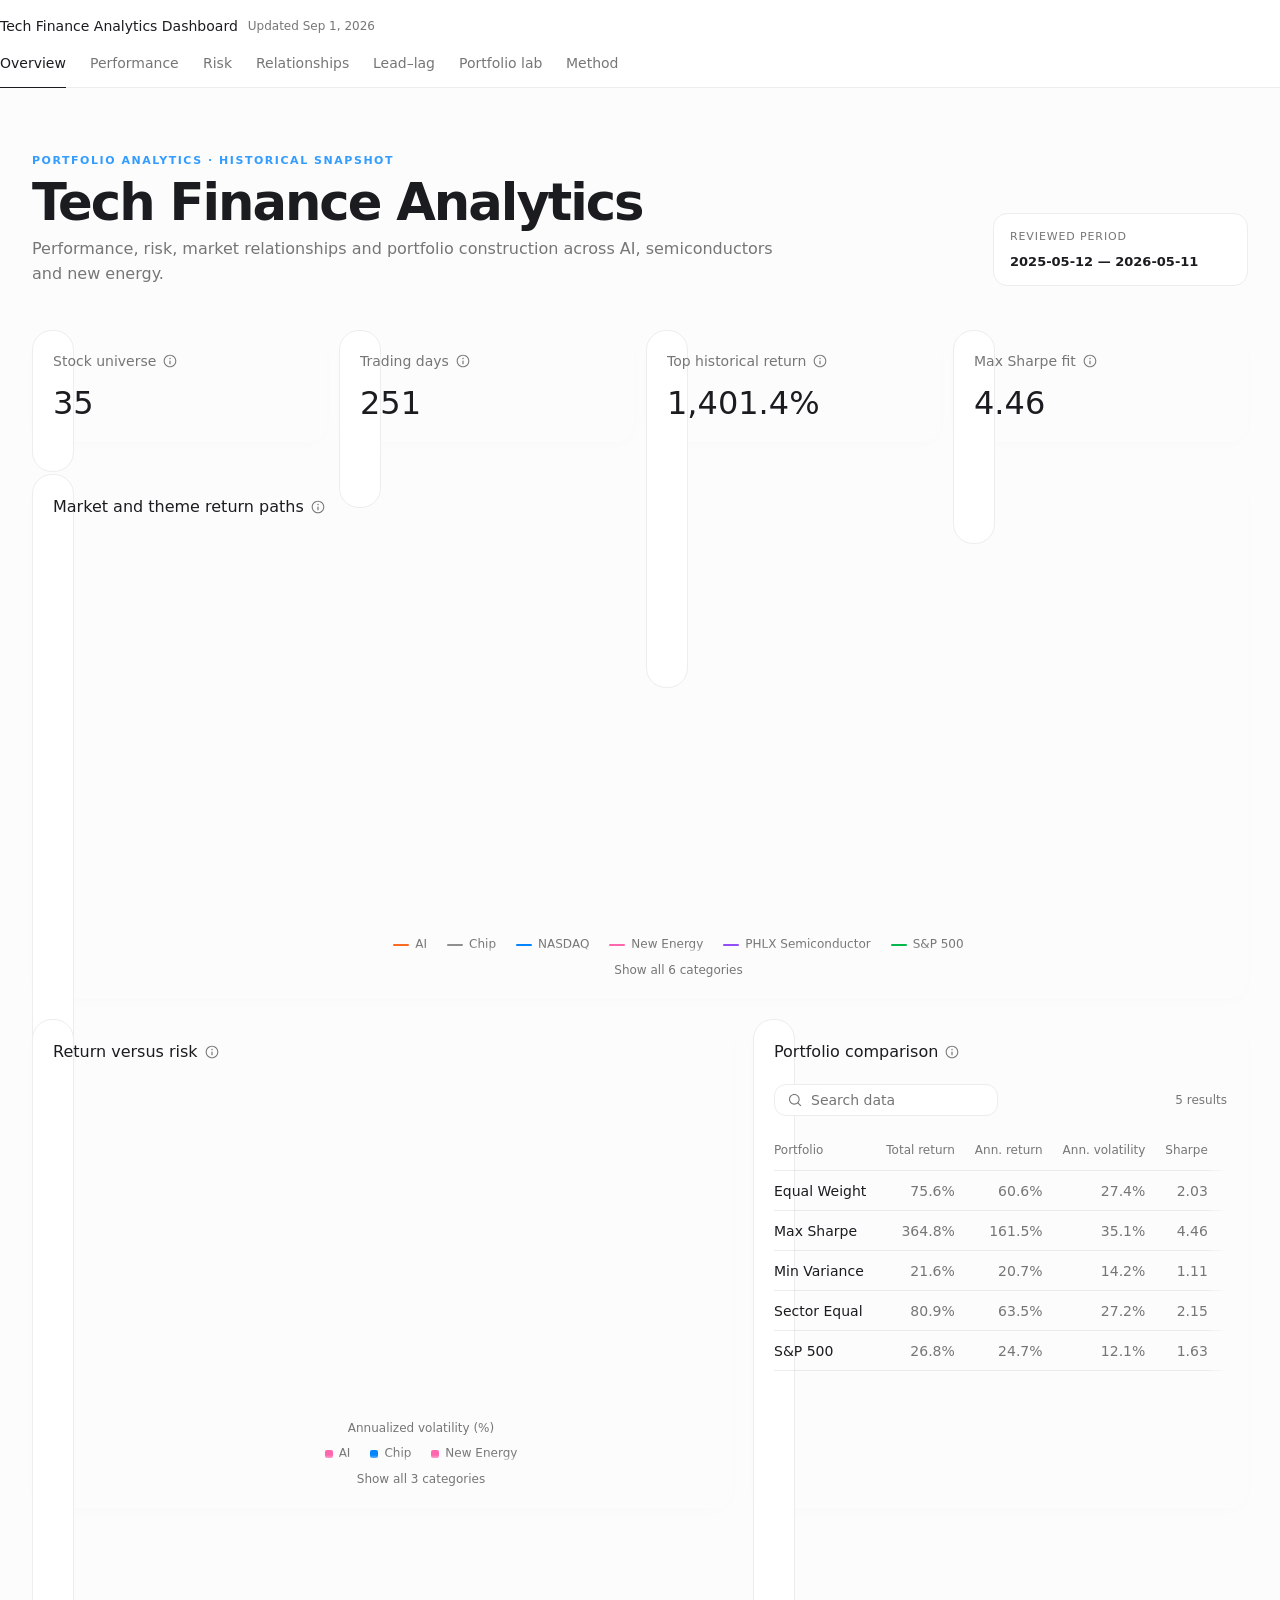
==== docs/index.html @ 24cad1d8 "Publish tech finance analytics dashboard" ====
<!doctype html>
<html lang="en">
  <head>
    <meta charset="utf-8" />
    <meta name="viewport" content="width=device-width, initial-scale=1" />
    <meta name="color-scheme" content="light dark" />
    <title>Data app</title>
    <script type="module" crossorigin>var e=Object.create,t=Object.defineProperty,n=Object.getOwnPropertyDescriptor,r=Object.getOwnPropertyNames,i=Object.getPrototypeOf,a=Object.prototype.hasOwnProperty,o=(e,t)=>()=>(t||(e((t={exports:{}}).exports,t),e=null),t.exports),s=(e,n)=>{let r={};for(var i in e)t(r,i,{get:e[i],enumerable:!0});return n||t(r,Symbol.toStringTag,{value:`Module`}),r},c=(e,i,o,s)=>{if(i&&typeof i==`object`||typeof i==`function`)for(var c=r(i),l=0,u=c.length,d;l<u;l++)d=c[l],!a.call(e,d)&&d!==o&&t(e,d,{get:(e=>i[e]).bind(null,d),enumerable:!(s=n(i,d))||s.enumerable});return e},l=(n,r,o)=>(o=n==null?{}:e(i(n)),c(r||!n||!n.__esModule||!a.call(n,`default`)?t(o,`default`,{value:n,enumerable:!0}):o,n));(function(){let e=document.createElement(`link`).relList;if(e&&e.supports&&e.supports(`modulepreload`))return;for(let e of document.querySelectorAll(`link[rel="modulepreload"]`))n(e);new MutationObserver(e=>{for(let t of e)if(t.type===`childList`)for(let e of t.addedNodes)e.tagName===`LINK`&&e.rel===`modulepreload`&&n(e)}).observe(document,{childList:!0,subtree:!0});function t(e){let t={};return e.integrity&&(t.integrity=e.integrity),e.referrerPolicy&&(t.referrerPolicy=e.referrerPolicy),t.credentials=e.crossOrigin===`use-credentials`?`include`:e.crossOrigin===`anonymous`?`omit`:`same-origin`,t}function n(e){if(e.ep)return;e.ep=!0;let n=t(e);fetch(e.href,n)}})();var u=o((e=>{var t=Symbol.for(`react.transitional.element`),n=Symbol.for(`react.portal`),r=Symbol.for(`react.fragment`),i=Symbol.for(`react.strict_mode`),a=Symbol.for(`react.profiler`),o=Symbol.for(`react.consumer`),s=Symbol.for(`react.context`),c=Symbol.for(`react.forward_ref`),l=Symbol.for(`react.suspense`),u=Symbol.for(`react.memo`),d=Symbol.for(`react.lazy`),f=Symbol.for(`react.activity`),p=Symbol.iterator;function m(e){return typeof e!=`object`||!e?null:(e=p&&e[p]||e[`@@iterator`],typeof e==`function`?e:null)}var h={isMounted:function(){return!1},enqueueForceUpdate:function(){},enqueueReplaceState:function(){},enqueueSetState:function(){}},g=Object.assign,_={};function v(e,t,n){this.props=e,this.context=t,this.refs=_,this.updater=n||h}v.prototype.isReactComponent={},v.prototype.setState=function(e,t){if(typeof e!=`object`&&typeof e!=`function`&&e!=null)throw Error(`takes an object of state variables to update or a function which returns an object of state variables.`);this.updater.enqueueSetState(this,e,t,`setState`)},v.prototype.forceUpdate=function(e){this.updater.enqueueForceUpdate(this,e,`forceUpdate`)};function y(){}y.prototype=v.prototype;function b(e,t,n){this.props=e,this.context=t,this.refs=_,this.updater=n||h}var x=b.prototype=new y;x.constructor=b,g(x,v.prototype),x.isPureReactComponent=!0;var S=Array.isArray;function C(){}var w={H:null,A:null,T:null,S:null},T=Object.prototype.hasOwnProperty;function E(e,n,r){var i=r.ref;return{$$typeof:t,type:e,key:n,ref:i===void 0?null:i,props:r}}function D(e,t){return E(e.type,t,e.props)}function O(e){return typeof e==`object`&&!!e&&e.$$typeof===t}function k(e){var t={"=":`=0`,":":`=2`};return`$`+e.replace(/[=:]/g,function(e){return t[e]})}var A=/\/+/g;function j(e,t){return typeof e==`object`&&e&&e.key!=null?k(``+e.key):t.toString(36)}function M(e){switch(e.status){case`fulfilled`:return e.value;case`rejected`:throw e.reason;default:switch(typeof e.status==`string`?e.then(C,C):(e.status=`pending`,e.then(function(t){e.status===`pending`&&(e.status=`fulfilled`,e.value=t)},function(t){e.status===`pending`&&(e.status=`rejected`,e.reason=t)})),e.status){case`fulfilled`:return e.value;case`rejected`:throw e.reason}}throw e}function N(e,r,i,a,o){var s=typeof e;(s===`undefined`||s===`boolean`)&&(e=null);var c=!1;if(e===null)c=!0;else switch(s){case`bigint`:case`string`:case`number`:c=!0;break;case`object`:switch(e.$$typeof){case t:case n:c=!0;break;case d:return c=e._init,N(c(e._payload),r,i,a,o)}}if(c)return o=o(e),c=a===``?`.`+j(e,0):a,S(o)?(i=``,c!=null&&(i=c.replace(A,`$&/`)+`/`),N(o,r,i,``,function(e){return e})):o!=null&&(O(o)&&(o=D(o,i+(o.key==null||e&&e.key===o.key?``:(``+o.key).replace(A,`$&/`)+`/`)+c)),r.push(o)),1;c=0;var l=a===``?`.`:a+`:`;if(S(e))for(var u=0;u<e.length;u++)a=e[u],s=l+j(a,u),c+=N(a,r,i,s,o);else if(u=m(e),typeof u==`function`)for(e=u.call(e),u=0;!(a=e.next()).done;)a=a.value,s=l+j(a,u++),c+=N(a,r,i,s,o);else if(s===`object`){if(typeof e.then==`function`)return N(M(e),r,i,a,o);throw r=String(e),Error(`Objects are not valid as a React child (found: `+(r===`[object Object]`?`object with keys {`+Object.keys(e).join(`, `)+`}`:r)+`). If you meant to render a collection of children, use an array instead.`)}return c}function P(e,t,n){if(e==null)return e;var r=[],i=0;return N(e,r,``,``,function(e){return t.call(n,e,i++)}),r}function F(e){if(e._status===-1){var t=e._result;t=t(),t.then(function(t){(e._status===0||e._status===-1)&&(e._status=1,e._result=t)},function(t){(e._status===0||e._status===-1)&&(e._status=2,e._result=t)}),e._status===-1&&(e._status=0,e._result=t)}if(e._status===1)return e._result.default;throw e._result}var I=typeof reportError==`function`?reportError:function(e){if(typeof window==`object`&&typeof window.ErrorEvent==`function`){var t=new window.ErrorEvent(`error`,{bubbles:!0,cancelable:!0,message:typeof e==`object`&&e&&typeof e.message==`string`?String(e.message):String(e),error:e});if(!window.dispatchEvent(t))return}else if(typeof process==`object`&&typeof process.emit==`function`){process.emit(`uncaughtException`,e);return}console.error(e)},L={map:P,forEach:function(e,t,n){P(e,function(){t.apply(this,arguments)},n)},count:function(e){var t=0;return P(e,function(){t++}),t},toArray:function(e){return P(e,function(e){return e})||[]},only:function(e){if(!O(e))throw Error(`React.Children.only expected to receive a single React element child.`);return e}};e.Activity=f,e.Children=L,e.Component=v,e.Fragment=r,e.Profiler=a,e.PureComponent=b,e.StrictMode=i,e.Suspense=l,e.__CLIENT_INTERNALS_DO_NOT_USE_OR_WARN_USERS_THEY_CANNOT_UPGRADE=w,e.__COMPILER_RUNTIME={__proto__:null,c:function(e){return w.H.useMemoCache(e)}},e.cache=function(e){return function(){return e.apply(null,arguments)}},e.cacheSignal=function(){return null},e.cloneElement=function(e,t,n){if(e==null)throw Error(`The argument must be a React element, but you passed `+e+`.`);var r=g({},e.props),i=e.key;if(t!=null)for(a in t.key!==void 0&&(i=``+t.key),t)!T.call(t,a)||a===`key`||a===`__self`||a===`__source`||a===`ref`&&t.ref===void 0||(r[a]=t[a]);var a=arguments.length-2;if(a===1)r.children=n;else if(1<a){for(var o=Array(a),s=0;s<a;s++)o[s]=arguments[s+2];r.children=o}return E(e.type,i,r)},e.createContext=function(e){return e={$$typeof:s,_currentValue:e,_currentValue2:e,_threadCount:0,Provider:null,Consumer:null},e.Provider=e,e.Consumer={$$typeof:o,_context:e},e},e.createElement=function(e,t,n){var r,i={},a=null;if(t!=null)for(r in t.key!==void 0&&(a=``+t.key),t)T.call(t,r)&&r!==`key`&&r!==`__self`&&r!==`__source`&&(i[r]=t[r]);var o=arguments.length-2;if(o===1)i.children=n;else if(1<o){for(var s=Array(o),c=0;c<o;c++)s[c]=arguments[c+2];i.children=s}if(e&&e.defaultProps)for(r in o=e.defaultProps,o)i[r]===void 0&&(i[r]=o[r]);return E(e,a,i)},e.createRef=function(){return{current:null}},e.forwardRef=function(e){return{$$typeof:c,render:e}},e.isValidElement=O,e.lazy=function(e){return{$$typeof:d,_payload:{_status:-1,_result:e},_init:F}},e.memo=function(e,t){return{$$typeof:u,type:e,compare:t===void 0?null:t}},e.startTransition=function(e){var t=w.T,n={};w.T=n;try{var r=e(),i=w.S;i!==null&&i(n,r),typeof r==`object`&&r&&typeof r.then==`function`&&r.then(C,I)}catch(e){I(e)}finally{t!==null&&n.types!==null&&(t.types=n.types),w.T=t}},e.unstable_useCacheRefresh=function(){return w.H.useCacheRefresh()},e.use=function(e){return w.H.use(e)},e.useActionState=function(e,t,n){return w.H.useActionState(e,t,n)},e.useCallback=function(e,t){return w.H.useCallback(e,t)},e.useContext=function(e){return w.H.useContext(e)},e.useDebugValue=function(){},e.useDeferredValue=function(e,t){return w.H.useDeferredValue(e,t)},e.useEffect=function(e,t){return w.H.useEffect(e,t)},e.useEffectEvent=function(e){return w.H.useEffectEvent(e)},e.useId=function(){return w.H.useId()},e.useImperativeHandle=function(e,t,n){return w.H.useImperativeHandle(e,t,n)},e.useInsertionEffect=function(e,t){return w.H.useInsertionEffect(e,t)},e.useLayoutEffect=function(e,t){return w.H.useLayoutEffect(e,t)},e.useMemo=function(e,t){return w.H.useMemo(e,t)},e.useOptimistic=function(e,t){return w.H.useOptimistic(e,t)},e.useReducer=function(e,t,n){return w.H.useReducer(e,t,n)},e.useRef=function(e){return w.H.useRef(e)},e.useState=function(e){return w.H.useState(e)},e.useSyncExternalStore=function(e,t,n){return w.H.useSyncExternalStore(e,t,n)},e.useTransition=function(){return w.H.useTransition()},e.version=`19.2.8`})),d=o(((e,t)=>{t.exports=u()})),f=o((e=>{function t(e,t){var n=e.length;e.push(t);a:for(;0<n;){var r=n-1>>>1,a=e[r];if(0<i(a,t))e[r]=t,e[n]=a,n=r;else break a}}function n(e){return e.length===0?null:e[0]}function r(e){if(e.length===0)return null;var t=e[0],n=e.pop();if(n!==t){e[0]=n;a:for(var r=0,a=e.length,o=a>>>1;r<o;){var s=2*(r+1)-1,c=e[s],l=s+1,u=e[l];if(0>i(c,n))l<a&&0>i(u,c)?(e[r]=u,e[l]=n,r=l):(e[r]=c,e[s]=n,r=s);else if(l<a&&0>i(u,n))e[r]=u,e[l]=n,r=l;else break a}}return t}function i(e,t){var n=e.sortIndex-t.sortIndex;return n===0?e.id-t.id:n}if(e.unstable_now=void 0,typeof performance==`object`&&typeof performance.now==`function`){var a=performance;e.unstable_now=function(){return a.now()}}else{var o=Date,s=o.now();e.unstable_now=function(){return o.now()-s}}var c=[],l=[],u=1,d=null,f=3,p=!1,m=!1,h=!1,g=!1,_=typeof setTimeout==`function`?setTimeout:null,v=typeof clearTimeout==`function`?clearTimeout:null,y=typeof setImmediate<`u`?setImmediate:null;function b(e){for(var i=n(l);i!==null;){if(i.callback===null)r(l);else if(i.startTime<=e)r(l),i.sortIndex=i.expirationTime,t(c,i);else break;i=n(l)}}function x(e){if(h=!1,b(e),!m){if(n(c)!==null)m=!0,S||(S=!0,O());else{var t=n(l);t!==null&&j(x,t.startTime-e)}}}var S=!1,C=-1,w=5,T=-1;function E(){return g?!0:!(e.unstable_now()-T<w)}function D(){if(g=!1,S){var t=e.unstable_now();T=t;var i=!0;try{a:{m=!1,h&&(h=!1,v(C),C=-1),p=!0;var a=f;try{b:{for(b(t),d=n(c);d!==null&&!(d.expirationTime>t&&E());){var o=d.callback;if(typeof o==`function`){d.callback=null,f=d.priorityLevel;var s=o(d.expirationTime<=t);if(t=e.unstable_now(),typeof s==`function`){d.callback=s,b(t),i=!0;break b}d===n(c)&&r(c),b(t)}else r(c);d=n(c)}if(d!==null)i=!0;else{var u=n(l);u!==null&&j(x,u.startTime-t),i=!1}}break a}finally{d=null,f=a,p=!1}i=void 0}}finally{i?O():S=!1}}}var O;if(typeof y==`function`)O=function(){y(D)};else if(typeof MessageChannel<`u`){var k=new MessageChannel,A=k.port2;k.port1.onmessage=D,O=function(){A.postMessage(null)}}else O=function(){_(D,0)};function j(t,n){C=_(function(){t(e.unstable_now())},n)}e.unstable_IdlePriority=5,e.unstable_ImmediatePriority=1,e.unstable_LowPriority=4,e.unstable_NormalPriority=3,e.unstable_Profiling=null,e.unstable_UserBlockingPriority=2,e.unstable_cancelCallback=function(e){e.callback=null},e.unstable_forceFrameRate=function(e){0>e||125<e?console.error(`forceFrameRate takes a positive int between 0 and 125, forcing frame rates higher than 125 fps is not supported`):w=0<e?Math.floor(1e3/e):5},e.unstable_getCurrentPriorityLevel=function(){return f},e.unstable_next=function(e){switch(f){case 1:case 2:case 3:var t=3;break;default:t=f}var n=f;f=t;try{return e()}finally{f=n}},e.unstable_requestPaint=function(){g=!0},e.unstable_runWithPriority=function(e,t){switch(e){case 1:case 2:case 3:case 4:case 5:break;default:e=3}var n=f;f=e;try{return t()}finally{f=n}},e.unstable_scheduleCallback=function(r,i,a){var o=e.unstable_now();switch(typeof a==`object`&&a?(a=a.delay,a=typeof a==`number`&&0<a?o+a:o):a=o,r){case 1:var s=-1;break;case 2:s=250;break;case 5:s=1073741823;break;case 4:s=1e4;break;default:s=5e3}return s=a+s,r={id:u++,callback:i,priorityLevel:r,startTime:a,expirationTime:s,sortIndex:-1},a>o?(r.sortIndex=a,t(l,r),n(c)===null&&r===n(l)&&(h?(v(C),C=-1):h=!0,j(x,a-o))):(r.sortIndex=s,t(c,r),m||p||(m=!0,S||(S=!0,O()))),r},e.unstable_shouldYield=E,e.unstable_wrapCallback=function(e){var t=f;return function(){var n=f;f=t;try{return e.apply(this,arguments)}finally{f=n}}}})),p=o(((e,t)=>{t.exports=f()})),m=o((e=>{var t=d();function n(e){var t=`https://react.dev/errors/`+e;if(1<arguments.length){t+=`?args[]=`+encodeURIComponent(arguments[1]);for(var n=2;n<arguments.length;n++)t+=`&args[]=`+encodeURIComponent(arguments[n])}return`Minified React error #`+e+`; visit `+t+` for the full message or use the non-minified dev environment for full errors and additional helpful warnings.`}function r(){}var i={d:{f:r,r:function(){throw Error(n(522))},D:r,C:r,L:r,m:r,X:r,S:r,M:r},p:0,findDOMNode:null},a=Symbol.for(`react.portal`);function o(e,t,n){var r=3<arguments.length&&arguments[3]!==void 0?arguments[3]:null;return{$$typeof:a,key:r==null?null:``+r,children:e,containerInfo:t,implementation:n}}var s=t.__CLIENT_INTERNALS_DO_NOT_USE_OR_WARN_USERS_THEY_CANNOT_UPGRADE;function c(e,t){if(e===`font`)return``;if(typeof t==`string`)return t===`use-credentials`?t:``}e.__DOM_INTERNALS_DO_NOT_USE_OR_WARN_USERS_THEY_CANNOT_UPGRADE=i,e.createPortal=function(e,t){var r=2<arguments.length&&arguments[2]!==void 0?arguments[2]:null;if(!t||t.nodeType!==1&&t.nodeType!==9&&t.nodeType!==11)throw Error(n(299));return o(e,t,null,r)},e.flushSync=function(e){var t=s.T,n=i.p;try{if(s.T=null,i.p=2,e)return e()}finally{s.T=t,i.p=n,i.d.f()}},e.preconnect=function(e,t){typeof e==`string`&&(t?(t=t.crossOrigin,t=typeof t==`string`?t===`use-credentials`?t:``:void 0):t=null,i.d.C(e,t))},e.prefetchDNS=function(e){typeof e==`string`&&i.d.D(e)},e.preinit=function(e,t){if(typeof e==`string`&&t&&typeof t.as==`string`){var n=t.as,r=c(n,t.crossOrigin),a=typeof t.integrity==`string`?t.integrity:void 0,o=typeof t.fetchPriority==`string`?t.fetchPriority:void 0;n===`style`?i.d.S(e,typeof t.precedence==`string`?t.precedence:void 0,{crossOrigin:r,integrity:a,fetchPriority:o}):n===`script`&&i.d.X(e,{crossOrigin:r,integrity:a,fetchPriority:o,nonce:typeof t.nonce==`string`?t.nonce:void 0})}},e.preinitModule=function(e,t){if(typeof e==`string`){if(typeof t==`object`&&t){if(t.as==null||t.as===`script`){var n=c(t.as,t.crossOrigin);i.d.M(e,{crossOrigin:n,integrity:typeof t.integrity==`string`?t.integrity:void 0,nonce:typeof t.nonce==`string`?t.nonce:void 0})}}else t??i.d.M(e)}},e.preload=function(e,t){if(typeof e==`string`&&typeof t==`object`&&t&&typeof t.as==`string`){var n=t.as,r=c(n,t.crossOrigin);i.d.L(e,n,{crossOrigin:r,integrity:typeof t.integrity==`string`?t.integrity:void 0,nonce:typeof t.nonce==`string`?t.nonce:void 0,type:typeof t.type==`string`?t.type:void 0,fetchPriority:typeof t.fetchPriority==`string`?t.fetchPriority:void 0,referrerPolicy:typeof t.referrerPolicy==`string`?t.referrerPolicy:void 0,imageSrcSet:typeof t.imageSrcSet==`string`?t.imageSrcSet:void 0,imageSizes:typeof t.imageSizes==`string`?t.imageSizes:void 0,media:typeof t.media==`string`?t.media:void 0})}},e.preloadModule=function(e,t){if(typeof e==`string`){if(t){var n=c(t.as,t.crossOrigin);i.d.m(e,{as:typeof t.as==`string`&&t.as!==`script`?t.as:void 0,crossOrigin:n,integrity:typeof t.integrity==`string`?t.integrity:void 0})}else i.d.m(e)}},e.requestFormReset=function(e){i.d.r(e)},e.unstable_batchedUpdates=function(e,t){return e(t)},e.useFormState=function(e,t,n){return s.H.useFormState(e,t,n)},e.useFormStatus=function(){return s.H.useHostTransitionStatus()},e.version=`19.2.8`})),h=o(((e,t)=>{function n(){if(!(typeof __REACT_DEVTOOLS_GLOBAL_HOOK__>`u`||typeof __REACT_DEVTOOLS_GLOBAL_HOOK__.checkDCE!=`function`))try{__REACT_DEVTOOLS_GLOBAL_HOOK__.checkDCE(n)}catch(e){console.error(e)}}n(),t.exports=m()})),g=o((e=>{var t=p(),n=d(),r=h();function i(e){var t=`https://react.dev/errors/`+e;if(1<arguments.length){t+=`?args[]=`+encodeURIComponent(arguments[1]);for(var n=2;n<arguments.length;n++)t+=`&args[]=`+encodeURIComponent(arguments[n])}return`Minified React error #`+e+`; visit `+t+` for the full message or use the non-minified dev environment for full errors and additional helpful warnings.`}function a(e){return!(!e||e.nodeType!==1&&e.nodeType!==9&&e.nodeType!==11)}function o(e){var t=e,n=e;if(e.alternate)for(;t.return;)t=t.return;else{e=t;do t=e,t.flags&4098&&(n=t.return),e=t.return;while(e)}return t.tag===3?n:null}function s(e){if(e.tag===13){var t=e.memoizedState;if(t===null&&(e=e.alternate,e!==null&&(t=e.memoizedState)),t!==null)return t.dehydrated}return null}function c(e){if(e.tag===31){var t=e.memoizedState;if(t===null&&(e=e.alternate,e!==null&&(t=e.memoizedState)),t!==null)return t.dehydrated}return null}function l(e){if(o(e)!==e)throw Error(i(188))}function u(e){var t=e.alternate;if(!t){if(t=o(e),t===null)throw Error(i(188));return t===e?e:null}for(var n=e,r=t;;){var a=n.return;if(a===null)break;var s=a.alternate;if(s===null){if(r=a.return,r!==null){n=r;continue}break}if(a.child===s.child){for(s=a.child;s;){if(s===n)return l(a),e;if(s===r)return l(a),t;s=s.sibling}throw Error(i(188))}if(n.return!==r.return)n=a,r=s;else{for(var c=!1,u=a.child;u;){if(u===n){c=!0,n=a,r=s;break}if(u===r){c=!0,r=a,n=s;break}u=u.sibling}if(!c){for(u=s.child;u;){if(u===n){c=!0,n=s,r=a;break}if(u===r){c=!0,r=s,n=a;break}u=u.sibling}if(!c)throw Error(i(189))}}if(n.alternate!==r)throw Error(i(190))}if(n.tag!==3)throw Error(i(188));return n.stateNode.current===n?e:t}function f(e){var t=e.tag;if(t===5||t===26||t===27||t===6)return e;for(e=e.child;e!==null;){if(t=f(e),t!==null)return t;e=e.sibling}return null}var m=Object.assign,g=Symbol.for(`react.element`),_=Symbol.for(`react.transitional.element`),v=Symbol.for(`react.portal`),y=Symbol.for(`react.fragment`),b=Symbol.for(`react.strict_mode`),x=Symbol.for(`react.profiler`),S=Symbol.for(`react.consumer`),C=Symbol.for(`react.context`),w=Symbol.for(`react.forward_ref`),T=Symbol.for(`react.suspense`),E=Symbol.for(`react.suspense_list`),D=Symbol.for(`react.memo`),O=Symbol.for(`react.lazy`),k=Symbol.for(`react.activity`),A=Symbol.for(`react.memo_cache_sentinel`),j=Symbol.iterator;function M(e){return typeof e!=`object`||!e?null:(e=j&&e[j]||e[`@@iterator`],typeof e==`function`?e:null)}var N=Symbol.for(`react.client.reference`);function P(e){if(e==null)return null;if(typeof e==`function`)return e.$$typeof===N?null:e.displayName||e.name||null;if(typeof e==`string`)return e;switch(e){case y:return`Fragment`;case x:return`Profiler`;case b:return`StrictMode`;case T:return`Suspense`;case E:return`SuspenseList`;case k:return`Activity`}if(typeof e==`object`)switch(e.$$typeof){case v:return`Portal`;case C:return e.displayName||`Context`;case S:return(e._context.displayName||`Context`)+`.Consumer`;case w:var t=e.render;return e=e.displayName,e||=(e=t.displayName||t.name||``,e===``?`ForwardRef`:`ForwardRef(`+e+`)`),e;case D:return t=e.displayName||null,t===null?P(e.type)||`Memo`:t;case O:t=e._payload,e=e._init;try{return P(e(t))}catch{}}return null}var F=Array.isArray,I=n.__CLIENT_INTERNALS_DO_NOT_USE_OR_WARN_USERS_THEY_CANNOT_UPGRADE,L=r.__DOM_INTERNALS_DO_NOT_USE_OR_WARN_USERS_THEY_CANNOT_UPGRADE,ee={pending:!1,data:null,method:null,action:null},te=[],ne=-1;function re(e){return{current:e}}function R(e){0>ne||(e.current=te[ne],te[ne]=null,ne--)}function z(e,t){ne++,te[ne]=e.current,e.current=t}var ie=re(null),ae=re(null),oe=re(null),se=re(null);function ce(e,t){switch(z(oe,t),z(ae,e),z(ie,null),t.nodeType){case 9:case 11:e=(e=t.documentElement)&&(e=e.namespaceURI)?Xd(e):0;break;default:if(e=t.tagName,t=t.namespaceURI)t=Xd(t),e=Zd(t,e);else switch(e){case`svg`:e=1;break;case`math`:e=2;break;default:e=0}}R(ie),z(ie,e)}function le(){R(ie),R(ae),R(oe)}function ue(e){e.memoizedState!==null&&z(se,e);var t=ie.current,n=Zd(t,e.type);t!==n&&(z(ae,e),z(ie,n))}function de(e){ae.current===e&&(R(ie),R(ae)),se.current===e&&(R(se),sp._currentValue=ee)}var fe,pe;function me(e){if(fe===void 0)try{throw Error()}catch(e){var t=e.stack.trim().match(/\n( *(at )?)/);fe=t&&t[1]||``,pe=-1<e.stack.indexOf(`
    at`)?` (<anonymous>)`:-1<e.stack.indexOf(`@`)?`@unknown:0:0`:``}return`
`+fe+e+pe}var he=!1;function ge(e,t){if(!e||he)return``;he=!0;var n=Error.prepareStackTrace;Error.prepareStackTrace=void 0;try{var r={DetermineComponentFrameRoot:function(){try{if(t){var n=function(){throw Error()};if(Object.defineProperty(n.prototype,"props",{set:function(){throw Error()}}),typeof Reflect==`object`&&Reflect.construct){try{Reflect.construct(n,[])}catch(e){var r=e}Reflect.construct(e,[],n)}else{try{n.call()}catch(e){r=e}e.call(n.prototype)}}else{try{throw Error()}catch(e){r=e}(n=e())&&typeof n.catch==`function`&&n.catch(function(){})}}catch(e){if(e&&r&&typeof e.stack==`string`)return[e.stack,r.stack]}return[null,null]}};r.DetermineComponentFrameRoot.displayName=`DetermineComponentFrameRoot`;var i=Object.getOwnPropertyDescriptor(r.DetermineComponentFrameRoot,`name`);i&&i.configurable&&Object.defineProperty(r.DetermineComponentFrameRoot,"name",{value:`DetermineComponentFrameRoot`});var a=r.DetermineComponentFrameRoot(),o=a[0],s=a[1];if(o&&s){var c=o.split(`
`),l=s.split(`
`);for(i=r=0;r<c.length&&!c[r].includes(`DetermineComponentFrameRoot`);)r++;for(;i<l.length&&!l[i].includes(`DetermineComponentFrameRoot`);)i++;if(r===c.length||i===l.length)for(r=c.length-1,i=l.length-1;1<=r&&0<=i&&c[r]!==l[i];)i--;for(;1<=r&&0<=i;r--,i--)if(c[r]!==l[i]){if(r!==1||i!==1)do if(r--,i--,0>i||c[r]!==l[i]){var u=`
`+c[r].replace(` at new `,` at `);return e.displayName&&u.includes(`<anonymous>`)&&(u=u.replace(`<anonymous>`,e.displayName)),u}while(1<=r&&0<=i);break}}}finally{he=!1,Error.prepareStackTrace=n}return(n=e?e.displayName||e.name:``)?me(n):``}function _e(e,t){switch(e.tag){case 26:case 27:case 5:return me(e.type);case 16:return me(`Lazy`);case 13:return e.child!==t&&t!==null?me(`Suspense Fallback`):me(`Suspense`);case 19:return me(`SuspenseList`);case 0:case 15:return ge(e.type,!1);case 11:return ge(e.type.render,!1);case 1:return ge(e.type,!0);case 31:return me(`Activity`);default:return``}}function ve(e){try{var t=``,n=null;do t+=_e(e,n),n=e,e=e.return;while(e);return t}catch(e){return`
Error generating stack: `+e.message+`
`+e.stack}}var ye=Object.prototype.hasOwnProperty,be=t.unstable_scheduleCallback,xe=t.unstable_cancelCallback,Se=t.unstable_shouldYield,Ce=t.unstable_requestPaint,we=t.unstable_now,Te=t.unstable_getCurrentPriorityLevel,Ee=t.unstable_ImmediatePriority,De=t.unstable_UserBlockingPriority,Oe=t.unstable_NormalPriority,B=t.unstable_LowPriority,ke=t.unstable_IdlePriority,Ae=t.log,je=t.unstable_setDisableYieldValue,Me=null,Ne=null;function Pe(e){if(typeof Ae==`function`&&je(e),Ne&&typeof Ne.setStrictMode==`function`)try{Ne.setStrictMode(Me,e)}catch{}}var Fe=Math.clz32?Math.clz32:Re,Ie=Math.log,Le=Math.LN2;function Re(e){return e>>>=0,e===0?32:31-(Ie(e)/Le|0)|0}var ze=256,Be=262144,Ve=4194304;function He(e){var t=e&42;if(t!==0)return t;switch(e&-e){case 1:return 1;case 2:return 2;case 4:return 4;case 8:return 8;case 16:return 16;case 32:return 32;case 64:return 64;case 128:return 128;case 256:case 512:case 1024:case 2048:case 4096:case 8192:case 16384:case 32768:case 65536:case 131072:return e&261888;case 262144:case 524288:case 1048576:case 2097152:return e&3932160;case 4194304:case 8388608:case 16777216:case 33554432:return e&62914560;case 67108864:return 67108864;case 134217728:return 134217728;case 268435456:return 268435456;case 536870912:return 536870912;case 1073741824:return 0;default:return e}}function Ue(e,t,n){var r=e.pendingLanes;if(r===0)return 0;var i=0,a=e.suspendedLanes,o=e.pingedLanes;e=e.warmLanes;var s=r&134217727;return s===0?(s=r&~a,s===0?o===0?n||(n=r&~e,n!==0&&(i=He(n))):i=He(o):i=He(s)):(r=s&~a,r===0?(o&=s,o===0?n||(n=s&~e,n!==0&&(i=He(n))):i=He(o)):i=He(r)),i===0?0:t!==0&&t!==i&&(t&a)===0&&(a=i&-i,n=t&-t,a>=n||a===32&&n&4194048)?t:i}function We(e,t){return(e.pendingLanes&~(e.suspendedLanes&~e.pingedLanes)&t)===0}function Ge(e,t){switch(e){case 1:case 2:case 4:case 8:case 64:return t+250;case 16:case 32:case 128:case 256:case 512:case 1024:case 2048:case 4096:case 8192:case 16384:case 32768:case 65536:case 131072:case 262144:case 524288:case 1048576:case 2097152:return t+5e3;case 4194304:case 8388608:case 16777216:case 33554432:return-1;case 67108864:case 134217728:case 268435456:case 536870912:case 1073741824:return-1;default:return-1}}function Ke(){var e=Ve;return Ve<<=1,!(Ve&62914560)&&(Ve=4194304),e}function qe(e){for(var t=[],n=0;31>n;n++)t.push(e);return t}function Je(e,t){e.pendingLanes|=t,t!==268435456&&(e.suspendedLanes=0,e.pingedLanes=0,e.warmLanes=0)}function Ye(e,t,n,r,i,a){var o=e.pendingLanes;e.pendingLanes=n,e.suspendedLanes=0,e.pingedLanes=0,e.warmLanes=0,e.expiredLanes&=n,e.entangledLanes&=n,e.errorRecoveryDisabledLanes&=n,e.shellSuspendCounter=0;var s=e.entanglements,c=e.expirationTimes,l=e.hiddenUpdates;for(n=o&~n;0<n;){var u=31-Fe(n),d=1<<u;s[u]=0,c[u]=-1;var f=l[u];if(f!==null)for(l[u]=null,u=0;u<f.length;u++){var p=f[u];p!==null&&(p.lane&=-536870913)}n&=~d}r!==0&&Xe(e,r,0),a!==0&&i===0&&e.tag!==0&&(e.suspendedLanes|=a&~(o&~t))}function Xe(e,t,n){e.pendingLanes|=t,e.suspendedLanes&=~t;var r=31-Fe(t);e.entangledLanes|=t,e.entanglements[r]=e.entanglements[r]|1073741824|n&261930}function Ze(e,t){var n=e.entangledLanes|=t;for(e=e.entanglements;n;){var r=31-Fe(n),i=1<<r;i&t|e[r]&t&&(e[r]|=t),n&=~i}}function Qe(e,t){var n=t&-t;return n=n&42?1:$e(n),(n&(e.suspendedLanes|t))===0?n:0}function $e(e){switch(e){case 2:e=1;break;case 8:e=4;break;case 32:e=16;break;case 256:case 512:case 1024:case 2048:case 4096:case 8192:case 16384:case 32768:case 65536:case 131072:case 262144:case 524288:case 1048576:case 2097152:case 4194304:case 8388608:case 16777216:case 33554432:e=128;break;case 268435456:e=134217728;break;default:e=0}return e}function et(e){return e&=-e,2<e?8<e?e&134217727?32:268435456:8:2}function tt(){var e=L.p;return e===0?(e=window.event,e===void 0?32:Cp(e.type)):e}function nt(e,t){var n=L.p;try{return L.p=e,t()}finally{L.p=n}}var rt=Math.random().toString(36).slice(2),it=`__reactFiber$`+rt,at=`__reactProps$`+rt,ot=`__reactContainer$`+rt,st=`__reactEvents$`+rt,ct=`__reactListeners$`+rt,lt=`__reactHandles$`+rt,ut=`__reactResources$`+rt,dt=`__reactMarker$`+rt;function ft(e){delete e[it],delete e[at],delete e[st],delete e[ct],delete e[lt]}function pt(e){var t=e[it];if(t)return t;for(var n=e.parentNode;n;){if(t=n[ot]||n[it]){if(n=t.alternate,t.child!==null||n!==null&&n.child!==null)for(e=bf(e);e!==null;){if(n=e[it])return n;e=bf(e)}return t}e=n,n=e.parentNode}return null}function mt(e){if(e=e[it]||e[ot]){var t=e.tag;if(t===5||t===6||t===13||t===31||t===26||t===27||t===3)return e}return null}function ht(e){var t=e.tag;if(t===5||t===26||t===27||t===6)return e.stateNode;throw Error(i(33))}function gt(e){var t=e[ut];return t||=e[ut]={hoistableStyles:new Map,hoistableScripts:new Map},t}function _t(e){e[dt]=!0}var vt=new Set,yt={};function bt(e,t){xt(e,t),xt(e+`Capture`,t)}function xt(e,t){for(yt[e]=t,e=0;e<t.length;e++)vt.add(t[e])}var St=RegExp(`^[:A-Z_a-z\\u00C0-\\u00D6\\u00D8-\\u00F6\\u00F8-\\u02FF\\u0370-\\u037D\\u037F-\\u1FFF\\u200C-\\u200D\\u2070-\\u218F\\u2C00-\\u2FEF\\u3001-\\uD7FF\\uF900-\\uFDCF\\uFDF0-\\uFFFD][:A-Z_a-z\\u00C0-\\u00D6\\u00D8-\\u00F6\\u00F8-\\u02FF\\u0370-\\u037D\\u037F-\\u1FFF\\u200C-\\u200D\\u2070-\\u218F\\u2C00-\\u2FEF\\u3001-\\uD7FF\\uF900-\\uFDCF\\uFDF0-\\uFFFD\\-.0-9\\u00B7\\u0300-\\u036F\\u203F-\\u2040]*$`),Ct={},wt={};function V(e){return ye.call(wt,e)?!0:ye.call(Ct,e)?!1:St.test(e)?wt[e]=!0:(Ct[e]=!0,!1)}function Tt(e,t,n){if(V(t)){if(n===null)e.removeAttribute(t);else{switch(typeof n){case`undefined`:case`function`:case`symbol`:e.removeAttribute(t);return;case`boolean`:var r=t.toLowerCase().slice(0,5);if(r!==`data-`&&r!==`aria-`){e.removeAttribute(t);return}}e.setAttribute(t,``+n)}}}function Et(e,t,n){if(n===null)e.removeAttribute(t);else{switch(typeof n){case`undefined`:case`function`:case`symbol`:case`boolean`:e.removeAttribute(t);return}e.setAttribute(t,``+n)}}function Dt(e,t,n,r){if(r===null)e.removeAttribute(n);else{switch(typeof r){case`undefined`:case`function`:case`symbol`:case`boolean`:e.removeAttribute(n);return}e.setAttributeNS(t,n,``+r)}}function Ot(e){switch(typeof e){case`bigint`:case`boolean`:case`number`:case`string`:case`undefined`:return e;case`object`:return e;default:return``}}function kt(e){var t=e.type;return(e=e.nodeName)&&e.toLowerCase()===`input`&&(t===`checkbox`||t===`radio`)}function At(e,t,n){var r=Object.getOwnPropertyDescriptor(e.constructor.prototype,t);if(!e.hasOwnProperty(t)&&r!==void 0&&typeof r.get==`function`&&typeof r.set==`function`){var i=r.get,a=r.set;return Object.defineProperty(e,t,{configurable:!0,get:function(){return i.call(this)},set:function(e){n=``+e,a.call(this,e)}}),Object.defineProperty(e,t,{enumerable:r.enumerable}),{getValue:function(){return n},setValue:function(e){n=``+e},stopTracking:function(){e._valueTracker=null,delete e[t]}}}}function jt(e){if(!e._valueTracker){var t=kt(e)?`checked`:`value`;e._valueTracker=At(e,t,``+e[t])}}function Mt(e){if(!e)return!1;var t=e._valueTracker;if(!t)return!0;var n=t.getValue(),r=``;return e&&(r=kt(e)?e.checked?`true`:`false`:e.value),e=r,e!==n&&(t.setValue(e),!0)}function Nt(e){if(e||=typeof document<`u`?document:void 0,e===void 0)return null;try{return e.activeElement||e.body}catch{return e.body}}var Pt=/[\n"\\]/g;function Ft(e){return e.replace(Pt,function(e){return`\\`+e.charCodeAt(0).toString(16)+` `})}function It(e,t,n,r,i,a,o,s){e.name=``,o!=null&&typeof o!=`function`&&typeof o!=`symbol`&&typeof o!=`boolean`?e.type=o:e.removeAttribute(`type`),t==null?o!==`submit`&&o!==`reset`||e.removeAttribute(`value`):o===`number`?(t===0&&e.value===``||e.value!=t)&&(e.value=``+Ot(t)):e.value!==``+Ot(t)&&(e.value=``+Ot(t)),t==null?n==null?r!=null&&e.removeAttribute(`value`):Rt(e,o,Ot(n)):Rt(e,o,Ot(t)),i==null&&a!=null&&(e.defaultChecked=!!a),i!=null&&(e.checked=i&&typeof i!=`function`&&typeof i!=`symbol`),s!=null&&typeof s!=`function`&&typeof s!=`symbol`&&typeof s!=`boolean`?e.name=``+Ot(s):e.removeAttribute(`name`)}function Lt(e,t,n,r,i,a,o,s){if(a!=null&&typeof a!=`function`&&typeof a!=`symbol`&&typeof a!=`boolean`&&(e.type=a),t!=null||n!=null){if(!(a!==`submit`&&a!==`reset`||t!=null)){jt(e);return}n=n==null?``:``+Ot(n),t=t==null?n:``+Ot(t),s||t===e.value||(e.value=t),e.defaultValue=t}r??=i,r=typeof r!=`function`&&typeof r!=`symbol`&&!!r,e.checked=s?e.checked:!!r,e.defaultChecked=!!r,o!=null&&typeof o!=`function`&&typeof o!=`symbol`&&typeof o!=`boolean`&&(e.name=o),jt(e)}function Rt(e,t,n){t===`number`&&Nt(e.ownerDocument)===e||e.defaultValue===``+n||(e.defaultValue=``+n)}function zt(e,t,n,r){if(e=e.options,t){t={};for(var i=0;i<n.length;i++)t[`$`+n[i]]=!0;for(n=0;n<e.length;n++)i=t.hasOwnProperty(`$`+e[n].value),e[n].selected!==i&&(e[n].selected=i),i&&r&&(e[n].defaultSelected=!0)}else{for(n=``+Ot(n),t=null,i=0;i<e.length;i++){if(e[i].value===n){e[i].selected=!0,r&&(e[i].defaultSelected=!0);return}t!==null||e[i].disabled||(t=e[i])}t!==null&&(t.selected=!0)}}function Bt(e,t,n){if(t!=null&&(t=``+Ot(t),t!==e.value&&(e.value=t),n==null)){e.defaultValue!==t&&(e.defaultValue=t);return}e.defaultValue=n==null?``:``+Ot(n)}function Vt(e,t,n,r){if(t==null){if(r!=null){if(n!=null)throw Error(i(92));if(F(r)){if(1<r.length)throw Error(i(93));r=r[0]}n=r}n??=``,t=n}n=Ot(t),e.defaultValue=n,r=e.textContent,r===n&&r!==``&&r!==null&&(e.value=r),jt(e)}function Ht(e,t){if(t){var n=e.firstChild;if(n&&n===e.lastChild&&n.nodeType===3){n.nodeValue=t;return}}e.textContent=t}var Ut=new Set(`animationIterationCount aspectRatio borderImageOutset borderImageSlice borderImageWidth boxFlex boxFlexGroup boxOrdinalGroup columnCount columns flex flexGrow flexPositive flexShrink flexNegative flexOrder gridArea gridRow gridRowEnd gridRowSpan gridRowStart gridColumn gridColumnEnd gridColumnSpan gridColumnStart fontWeight lineClamp lineHeight opacity order orphans scale tabSize widows zIndex zoom fillOpacity floodOpacity stopOpacity strokeDasharray strokeDashoffset strokeMiterlimit strokeOpacity strokeWidth MozAnimationIterationCount MozBoxFlex MozBoxFlexGroup MozLineClamp msAnimationIterationCount msFlex msZoom msFlexGrow msFlexNegative msFlexOrder msFlexPositive msFlexShrink msGridColumn msGridColumnSpan msGridRow msGridRowSpan WebkitAnimationIterationCount WebkitBoxFlex WebKitBoxFlexGroup WebkitBoxOrdinalGroup WebkitColumnCount WebkitColumns WebkitFlex WebkitFlexGrow WebkitFlexPositive WebkitFlexShrink WebkitLineClamp`.split(` `));function Wt(e,t,n){var r=t.indexOf(`--`)===0;n==null||typeof n==`boolean`||n===``?r?e.setProperty(t,``):t===`float`?e.cssFloat=``:e[t]=``:r?e.setProperty(t,n):typeof n!=`number`||n===0||Ut.has(t)?t===`float`?e.cssFloat=n:e[t]=(``+n).trim():e[t]=n+`px`}function Gt(e,t,n){if(t!=null&&typeof t!=`object`)throw Error(i(62));if(e=e.style,n!=null){for(var r in n)!n.hasOwnProperty(r)||t!=null&&t.hasOwnProperty(r)||(r.indexOf(`--`)===0?e.setProperty(r,``):r===`float`?e.cssFloat=``:e[r]=``);for(var a in t)r=t[a],t.hasOwnProperty(a)&&n[a]!==r&&Wt(e,a,r)}else for(var o in t)t.hasOwnProperty(o)&&Wt(e,o,t[o])}function Kt(e){if(e.indexOf(`-`)===-1)return!1;switch(e){case`annotation-xml`:case`color-profile`:case`font-face`:case`font-face-src`:case`font-face-uri`:case`font-face-format`:case`font-face-name`:case`missing-glyph`:return!1;default:return!0}}var qt=new Map([[`acceptCharset`,`accept-charset`],[`htmlFor`,`for`],[`httpEquiv`,`http-equiv`],[`crossOrigin`,`crossorigin`],[`accentHeight`,`accent-height`],[`alignmentBaseline`,`alignment-baseline`],[`arabicForm`,`arabic-form`],[`baselineShift`,`baseline-shift`],[`capHeight`,`cap-height`],[`clipPath`,`clip-path`],[`clipRule`,`clip-rule`],[`colorInterpolation`,`color-interpolation`],[`colorInterpolationFilters`,`color-interpolation-filters`],[`colorProfile`,`color-profile`],[`colorRendering`,`color-rendering`],[`dominantBaseline`,`dominant-baseline`],[`enableBackground`,`enable-background`],[`fillOpacity`,`fill-opacity`],[`fillRule`,`fill-rule`],[`floodColor`,`flood-color`],[`floodOpacity`,`flood-opacity`],[`fontFamily`,`font-family`],[`fontSize`,`font-size`],[`fontSizeAdjust`,`font-size-adjust`],[`fontStretch`,`font-stretch`],[`fontStyle`,`font-style`],[`fontVariant`,`font-variant`],[`fontWeight`,`font-weight`],[`glyphName`,`glyph-name`],[`glyphOrientationHorizontal`,`glyph-orientation-horizontal`],[`glyphOrientationVertical`,`glyph-orientation-vertical`],[`horizAdvX`,`horiz-adv-x`],[`horizOriginX`,`horiz-origin-x`],[`imageRendering`,`image-rendering`],[`letterSpacing`,`letter-spacing`],[`lightingColor`,`lighting-color`],[`markerEnd`,`marker-end`],[`markerMid`,`marker-mid`],[`markerStart`,`marker-start`],[`overlinePosition`,`overline-position`],[`overlineThickness`,`overline-thickness`],[`paintOrder`,`paint-order`],[`panose-1`,`panose-1`],[`pointerEvents`,`pointer-events`],[`renderingIntent`,`rendering-intent`],[`shapeRendering`,`shape-rendering`],[`stopColor`,`stop-color`],[`stopOpacity`,`stop-opacity`],[`strikethroughPosition`,`strikethrough-position`],[`strikethroughThickness`,`strikethrough-thickness`],[`strokeDasharray`,`stroke-dasharray`],[`strokeDashoffset`,`stroke-dashoffset`],[`strokeLinecap`,`stroke-linecap`],[`strokeLinejoin`,`stroke-linejoin`],[`strokeMiterlimit`,`stroke-miterlimit`],[`strokeOpacity`,`stroke-opacity`],[`strokeWidth`,`stroke-width`],[`textAnchor`,`text-anchor`],[`textDecoration`,`text-decoration`],[`textRendering`,`text-rendering`],[`transformOrigin`,`transform-origin`],[`underlinePosition`,`underline-position`],[`underlineThickness`,`underline-thickness`],[`unicodeBidi`,`unicode-bidi`],[`unicodeRange`,`unicode-range`],[`unitsPerEm`,`units-per-em`],[`vAlphabetic`,`v-alphabetic`],[`vHanging`,`v-hanging`],[`vIdeographic`,`v-ideographic`],[`vMathematical`,`v-mathematical`],[`vectorEffect`,`vector-effect`],[`vertAdvY`,`vert-adv-y`],[`vertOriginX`,`vert-origin-x`],[`vertOriginY`,`vert-origin-y`],[`wordSpacing`,`word-spacing`],[`writingMode`,`writing-mode`],[`xmlnsXlink`,`xmlns:xlink`],[`xHeight`,`x-height`]]),Jt=/^[\u0000-\u001F ]*j[\r\n\t]*a[\r\n\t]*v[\r\n\t]*a[\r\n\t]*s[\r\n\t]*c[\r\n\t]*r[\r\n\t]*i[\r\n\t]*p[\r\n\t]*t[\r\n\t]*:/i;function Yt(e){return Jt.test(``+e)?`javascript:throw new Error('React has blocked a javascript: URL as a security precaution.')`:e}function Xt(){}var Zt=null;function Qt(e){return e=e.target||e.srcElement||window,e.correspondingUseElement&&(e=e.correspondingUseElement),e.nodeType===3?e.parentNode:e}var $t=null,en=null;function tn(e){var t=mt(e);if(t&&(e=t.stateNode)){var n=e[at]||null;a:switch(e=t.stateNode,t.type){case`input`:if(It(e,n.value,n.defaultValue,n.defaultValue,n.checked,n.defaultChecked,n.type,n.name),t=n.name,n.type===`radio`&&t!=null){for(n=e;n.parentNode;)n=n.parentNode;for(n=n.querySelectorAll(`input[name="`+Ft(``+t)+`"][type="radio"]`),t=0;t<n.length;t++){var r=n[t];if(r!==e&&r.form===e.form){var a=r[at]||null;if(!a)throw Error(i(90));It(r,a.value,a.defaultValue,a.defaultValue,a.checked,a.defaultChecked,a.type,a.name)}}for(t=0;t<n.length;t++)r=n[t],r.form===e.form&&Mt(r)}break a;case`textarea`:Bt(e,n.value,n.defaultValue);break a;case`select`:t=n.value,t!=null&&zt(e,!!n.multiple,t,!1)}}}var nn=!1;function rn(e,t,n){if(nn)return e(t,n);nn=!0;try{return e(t)}finally{if(nn=!1,($t!==null||en!==null)&&(Eu(),$t&&(t=$t,e=en,en=$t=null,tn(t),e)))for(t=0;t<e.length;t++)tn(e[t])}}function an(e,t){var n=e.stateNode;if(n===null)return null;var r=n[at]||null;if(r===null)return null;n=r[t];a:switch(t){case`onClick`:case`onClickCapture`:case`onDoubleClick`:case`onDoubleClickCapture`:case`onMouseDown`:case`onMouseDownCapture`:case`onMouseMove`:case`onMouseMoveCapture`:case`onMouseUp`:case`onMouseUpCapture`:case`onMouseEnter`:(r=!r.disabled)||(e=e.type,r=e!==`button`&&e!==`input`&&e!==`select`&&e!==`textarea`),e=!r;break a;default:e=!1}if(e)return null;if(n&&typeof n!=`function`)throw Error(i(231,t,typeof n));return n}var on=!(typeof window>`u`||window.document===void 0||window.document.createElement===void 0),sn=!1;if(on)try{var cn={};Object.defineProperty(cn,"passive",{get:function(){sn=!0}}),window.addEventListener(`test`,cn,cn),window.removeEventListener(`test`,cn,cn)}catch{sn=!1}var ln=null,un=null,dn=null;function fn(){if(dn)return dn;var e,t=un,n=t.length,r,i=`value`in ln?ln.value:ln.textContent,a=i.length;for(e=0;e<n&&t[e]===i[e];e++);var o=n-e;for(r=1;r<=o&&t[n-r]===i[a-r];r++);return dn=i.slice(e,1<r?1-r:void 0)}function pn(e){var t=e.keyCode;return`charCode`in e?(e=e.charCode,e===0&&t===13&&(e=13)):e=t,e===10&&(e=13),32<=e||e===13?e:0}function mn(){return!0}function hn(){return!1}function gn(e){function t(t,n,r,i,a){for(var o in this._reactName=t,this._targetInst=r,this.type=n,this.nativeEvent=i,this.target=a,this.currentTarget=null,e)e.hasOwnProperty(o)&&(t=e[o],this[o]=t?t(i):i[o]);return this.isDefaultPrevented=(i.defaultPrevented==null?!1===i.returnValue:i.defaultPrevented)?mn:hn,this.isPropagationStopped=hn,this}return m(t.prototype,{preventDefault:function(){this.defaultPrevented=!0;var e=this.nativeEvent;e&&(e.preventDefault?e.preventDefault():typeof e.returnValue!=`unknown`&&(e.returnValue=!1),this.isDefaultPrevented=mn)},stopPropagation:function(){var e=this.nativeEvent;e&&(e.stopPropagation?e.stopPropagation():typeof e.cancelBubble!=`unknown`&&(e.cancelBubble=!0),this.isPropagationStopped=mn)},persist:function(){},isPersistent:mn}),t}var _n={eventPhase:0,bubbles:0,cancelable:0,timeStamp:function(e){return e.timeStamp||Date.now()},defaultPrevented:0,isTrusted:0},vn=gn(_n),yn=m({},_n,{view:0,detail:0}),bn=gn(yn),xn,Sn,Cn,wn=m({},yn,{screenX:0,screenY:0,clientX:0,clientY:0,pageX:0,pageY:0,ctrlKey:0,shiftKey:0,altKey:0,metaKey:0,getModifierState:Fn,button:0,buttons:0,relatedTarget:function(e){return e.relatedTarget===void 0?e.fromElement===e.srcElement?e.toElement:e.fromElement:e.relatedTarget},movementX:function(e){return`movementX`in e?e.movementX:(e!==Cn&&(Cn&&e.type===`mousemove`?(xn=e.screenX-Cn.screenX,Sn=e.screenY-Cn.screenY):Sn=xn=0,Cn=e),xn)},movementY:function(e){return`movementY`in e?e.movementY:Sn}}),Tn=gn(wn),En=gn(m({},wn,{dataTransfer:0})),Dn=gn(m({},yn,{relatedTarget:0})),On=gn(m({},_n,{animationName:0,elapsedTime:0,pseudoElement:0})),kn=gn(m({},_n,{clipboardData:function(e){return`clipboardData`in e?e.clipboardData:window.clipboardData}})),An=gn(m({},_n,{data:0})),jn={Esc:`Escape`,Spacebar:` `,Left:`ArrowLeft`,Up:`ArrowUp`,Right:`ArrowRight`,Down:`ArrowDown`,Del:`Delete`,Win:`OS`,Menu:`ContextMenu`,Apps:`ContextMenu`,Scroll:`ScrollLock`,MozPrintableKey:`Unidentified`},Mn={8:`Backspace`,9:`Tab`,12:`Clear`,13:`Enter`,16:`Shift`,17:`Control`,18:`Alt`,19:`Pause`,20:`CapsLock`,27:`Escape`,32:` `,33:`PageUp`,34:`PageDown`,35:`End`,36:`Home`,37:`ArrowLeft`,38:`ArrowUp`,39:`ArrowRight`,40:`ArrowDown`,45:`Insert`,46:`Delete`,112:`F1`,113:`F2`,114:`F3`,115:`F4`,116:`F5`,117:`F6`,118:`F7`,119:`F8`,120:`F9`,121:`F10`,122:`F11`,123:`F12`,144:`NumLock`,145:`ScrollLock`,224:`Meta`},Nn={Alt:`altKey`,Control:`ctrlKey`,Meta:`metaKey`,Shift:`shiftKey`};function Pn(e){var t=this.nativeEvent;return t.getModifierState?t.getModifierState(e):(e=Nn[e])?!!t[e]:!1}function Fn(){return Pn}var In=gn(m({},yn,{key:function(e){if(e.key){var t=jn[e.key]||e.key;if(t!==`Unidentified`)return t}return e.type===`keypress`?(e=pn(e),e===13?`Enter`:String.fromCharCode(e)):e.type===`keydown`||e.type===`keyup`?Mn[e.keyCode]||`Unidentified`:``},code:0,location:0,ctrlKey:0,shiftKey:0,altKey:0,metaKey:0,repeat:0,locale:0,getModifierState:Fn,charCode:function(e){return e.type===`keypress`?pn(e):0},keyCode:function(e){return e.type===`keydown`||e.type===`keyup`?e.keyCode:0},which:function(e){return e.type===`keypress`?pn(e):e.type===`keydown`||e.type===`keyup`?e.keyCode:0}})),Ln=gn(m({},wn,{pointerId:0,width:0,height:0,pressure:0,tangentialPressure:0,tiltX:0,tiltY:0,twist:0,pointerType:0,isPrimary:0})),Rn=gn(m({},yn,{touches:0,targetTouches:0,changedTouches:0,altKey:0,metaKey:0,ctrlKey:0,shiftKey:0,getModifierState:Fn})),zn=gn(m({},_n,{propertyName:0,elapsedTime:0,pseudoElement:0})),Bn=gn(m({},wn,{deltaX:function(e){return`deltaX`in e?e.deltaX:`wheelDeltaX`in e?-e.wheelDeltaX:0},deltaY:function(e){return`deltaY`in e?e.deltaY:`wheelDeltaY`in e?-e.wheelDeltaY:`wheelDelta`in e?-e.wheelDelta:0},deltaZ:0,deltaMode:0})),Vn=gn(m({},_n,{newState:0,oldState:0})),Hn=[9,13,27,32],Un=on&&`CompositionEvent`in window,Wn=null;on&&`documentMode`in document&&(Wn=document.documentMode);var Gn=on&&`TextEvent`in window&&!Wn,Kn=on&&(!Un||Wn&&8<Wn&&11>=Wn),qn=` `,Jn=!1;function Yn(e,t){switch(e){case`keyup`:return Hn.indexOf(t.keyCode)!==-1;case`keydown`:return t.keyCode!==229;case`keypress`:case`mousedown`:case`focusout`:return!0;default:return!1}}function Xn(e){return e=e.detail,typeof e==`object`&&`data`in e?e.data:null}var Zn=!1;function Qn(e,t){switch(e){case`compositionend`:return Xn(t);case`keypress`:return t.which===32?(Jn=!0,qn):null;case`textInput`:return e=t.data,e===qn&&Jn?null:e;default:return null}}function $n(e,t){if(Zn)return e===`compositionend`||!Un&&Yn(e,t)?(e=fn(),dn=un=ln=null,Zn=!1,e):null;switch(e){case`paste`:return null;case`keypress`:if(!(t.ctrlKey||t.altKey||t.metaKey)||t.ctrlKey&&t.altKey){if(t.char&&1<t.char.length)return t.char;if(t.which)return String.fromCharCode(t.which)}return null;case`compositionend`:return Kn&&t.locale!==`ko`?null:t.data;default:return null}}var er={color:!0,date:!0,datetime:!0,"datetime-local":!0,email:!0,month:!0,number:!0,password:!0,range:!0,search:!0,tel:!0,text:!0,time:!0,url:!0,week:!0};function tr(e){var t=e&&e.nodeName&&e.nodeName.toLowerCase();return t===`input`?!!er[e.type]:t===`textarea`}function nr(e,t,n,r){$t?en?en.push(r):en=[r]:$t=r,t=Pd(t,`onChange`),0<t.length&&(n=new vn(`onChange`,`change`,null,n,r),e.push({event:n,listeners:t}))}var rr=null,ir=null;function ar(e){Ed(e,0)}function or(e){if(Mt(ht(e)))return e}function sr(e,t){if(e===`change`)return t}var cr=!1;if(on){var lr;if(on){var ur=`oninput`in document;if(!ur){var dr=document.createElement(`div`);dr.setAttribute(`oninput`,`return;`),ur=typeof dr.oninput==`function`}lr=ur}else lr=!1;cr=lr&&(!document.documentMode||9<document.documentMode)}function fr(){rr&&(rr.detachEvent(`onpropertychange`,pr),ir=rr=null)}function pr(e){if(e.propertyName===`value`&&or(ir)){var t=[];nr(t,ir,e,Qt(e)),rn(ar,t)}}function mr(e,t,n){e===`focusin`?(fr(),rr=t,ir=n,rr.attachEvent(`onpropertychange`,pr)):e===`focusout`&&fr()}function hr(e){if(e===`selectionchange`||e===`keyup`||e===`keydown`)return or(ir)}function gr(e,t){if(e===`click`)return or(t)}function _r(e,t){if(e===`input`||e===`change`)return or(t)}function vr(e,t){return e===t&&(e!==0||1/e==1/t)||e!==e&&t!==t}var yr=typeof Object.is==`function`?Object.is:vr;function br(e,t){if(yr(e,t))return!0;if(typeof e!=`object`||!e||typeof t!=`object`||!t)return!1;var n=Object.keys(e),r=Object.keys(t);if(n.length!==r.length)return!1;for(r=0;r<n.length;r++){var i=n[r];if(!ye.call(t,i)||!yr(e[i],t[i]))return!1}return!0}function xr(e){for(;e&&e.firstChild;)e=e.firstChild;return e}function Sr(e,t){var n=xr(e);e=0;for(var r;n;){if(n.nodeType===3){if(r=e+n.textContent.length,e<=t&&r>=t)return{node:n,offset:t-e};e=r}a:{for(;n;){if(n.nextSibling){n=n.nextSibling;break a}n=n.parentNode}n=void 0}n=xr(n)}}function Cr(e,t){return e&&t?e===t?!0:e&&e.nodeType===3?!1:t&&t.nodeType===3?Cr(e,t.parentNode):`contains`in e?e.contains(t):e.compareDocumentPosition?!!(e.compareDocumentPosition(t)&16):!1:!1}function wr(e){e=e!=null&&e.ownerDocument!=null&&e.ownerDocument.defaultView!=null?e.ownerDocument.defaultView:window;for(var t=Nt(e.document);t instanceof e.HTMLIFrameElement;){try{var n=typeof t.contentWindow.location.href==`string`}catch{n=!1}if(n)e=t.contentWindow;else break;t=Nt(e.document)}return t}function Tr(e){var t=e&&e.nodeName&&e.nodeName.toLowerCase();return t&&(t===`input`&&(e.type===`text`||e.type===`search`||e.type===`tel`||e.type===`url`||e.type===`password`)||t===`textarea`||e.contentEditable===`true`)}var Er=on&&`documentMode`in document&&11>=document.documentMode,Dr=null,Or=null,kr=null,Ar=!1;function jr(e,t,n){var r=n.window===n?n.document:n.nodeType===9?n:n.ownerDocument;Ar||Dr==null||Dr!==Nt(r)||(r=Dr,`selectionStart`in r&&Tr(r)?r={start:r.selectionStart,end:r.selectionEnd}:(r=(r.ownerDocument&&r.ownerDocument.defaultView||window).getSelection(),r={anchorNode:r.anchorNode,anchorOffset:r.anchorOffset,focusNode:r.focusNode,focusOffset:r.focusOffset}),kr&&br(kr,r)||(kr=r,r=Pd(Or,`onSelect`),0<r.length&&(t=new vn(`onSelect`,`select`,null,t,n),e.push({event:t,listeners:r}),t.target=Dr)))}function Mr(e,t){var n={};return n[e.toLowerCase()]=t.toLowerCase(),n[`Webkit`+e]=`webkit`+t,n[`Moz`+e]=`moz`+t,n}var Nr={animationend:Mr(`Animation`,`AnimationEnd`),animationiteration:Mr(`Animation`,`AnimationIteration`),animationstart:Mr(`Animation`,`AnimationStart`),transitionrun:Mr(`Transition`,`TransitionRun`),transitionstart:Mr(`Transition`,`TransitionStart`),transitioncancel:Mr(`Transition`,`TransitionCancel`),transitionend:Mr(`Transition`,`TransitionEnd`)},Pr={},Fr={};on&&(Fr=document.createElement(`div`).style,`AnimationEvent`in window||(delete Nr.animationend.animation,delete Nr.animationiteration.animation,delete Nr.animationstart.animation),`TransitionEvent`in window||delete Nr.transitionend.transition);function Ir(e){if(Pr[e])return Pr[e];if(!Nr[e])return e;var t=Nr[e],n;for(n in t)if(t.hasOwnProperty(n)&&n in Fr)return Pr[e]=t[n];return e}var Lr=Ir(`animationend`),Rr=Ir(`animationiteration`),zr=Ir(`animationstart`),Br=Ir(`transitionrun`),Vr=Ir(`transitionstart`),Hr=Ir(`transitioncancel`),Ur=Ir(`transitionend`),Wr=new Map,Gr=`abort auxClick beforeToggle cancel canPlay canPlayThrough click close contextMenu copy cut drag dragEnd dragEnter dragExit dragLeave dragOver dragStart drop durationChange emptied encrypted ended error gotPointerCapture input invalid keyDown keyPress keyUp load loadedData loadedMetadata loadStart lostPointerCapture mouseDown mouseMove mouseOut mouseOver mouseUp paste pause play playing pointerCancel pointerDown pointerMove pointerOut pointerOver pointerUp progress rateChange reset resize seeked seeking stalled submit suspend timeUpdate touchCancel touchEnd touchStart volumeChange scroll toggle touchMove waiting wheel`.split(` `);Gr.push(`scrollEnd`);function Kr(e,t){Wr.set(e,t),bt(t,[e])}var qr=typeof reportError==`function`?reportError:function(e){if(typeof window==`object`&&typeof window.ErrorEvent==`function`){var t=new window.ErrorEvent(`error`,{bubbles:!0,cancelable:!0,message:typeof e==`object`&&e&&typeof e.message==`string`?String(e.message):String(e),error:e});if(!window.dispatchEvent(t))return}else if(typeof process==`object`&&typeof process.emit==`function`){process.emit(`uncaughtException`,e);return}console.error(e)},Jr=[],Yr=0,Xr=0;function Zr(){for(var e=Yr,t=Xr=Yr=0;t<e;){var n=Jr[t];Jr[t++]=null;var r=Jr[t];Jr[t++]=null;var i=Jr[t];Jr[t++]=null;var a=Jr[t];if(Jr[t++]=null,r!==null&&i!==null){var o=r.pending;o===null?i.next=i:(i.next=o.next,o.next=i),r.pending=i}a!==0&&ti(n,i,a)}}function Qr(e,t,n,r){Jr[Yr++]=e,Jr[Yr++]=t,Jr[Yr++]=n,Jr[Yr++]=r,Xr|=r,e.lanes|=r,e=e.alternate,e!==null&&(e.lanes|=r)}function $r(e,t,n,r){return Qr(e,t,n,r),ni(e)}function ei(e,t){return Qr(e,null,null,t),ni(e)}function ti(e,t,n){e.lanes|=n;var r=e.alternate;r!==null&&(r.lanes|=n);for(var i=!1,a=e.return;a!==null;)a.childLanes|=n,r=a.alternate,r!==null&&(r.childLanes|=n),a.tag===22&&(e=a.stateNode,e===null||e._visibility&1||(i=!0)),e=a,a=a.return;return e.tag===3?(a=e.stateNode,i&&t!==null&&(i=31-Fe(n),e=a.hiddenUpdates,r=e[i],r===null?e[i]=[t]:r.push(t),t.lane=n|536870912),a):null}function ni(e){if(50<_u)throw _u=0,vu=null,Error(i(185));for(var t=e.return;t!==null;)e=t,t=e.return;return e.tag===3?e.stateNode:null}var ri={};function ii(e,t,n,r){this.tag=e,this.key=n,this.sibling=this.child=this.return=this.stateNode=this.type=this.elementType=null,this.index=0,this.refCleanup=this.ref=null,this.pendingProps=t,this.dependencies=this.memoizedState=this.updateQueue=this.memoizedProps=null,this.mode=r,this.subtreeFlags=this.flags=0,this.deletions=null,this.childLanes=this.lanes=0,this.alternate=null}function ai(e,t,n,r){return new ii(e,t,n,r)}function oi(e){return e=e.prototype,!(!e||!e.isReactComponent)}function si(e,t){var n=e.alternate;return n===null?(n=ai(e.tag,t,e.key,e.mode),n.elementType=e.elementType,n.type=e.type,n.stateNode=e.stateNode,n.alternate=e,e.alternate=n):(n.pendingProps=t,n.type=e.type,n.flags=0,n.subtreeFlags=0,n.deletions=null),n.flags=e.flags&65011712,n.childLanes=e.childLanes,n.lanes=e.lanes,n.child=e.child,n.memoizedProps=e.memoizedProps,n.memoizedState=e.memoizedState,n.updateQueue=e.updateQueue,t=e.dependencies,n.dependencies=t===null?null:{lanes:t.lanes,firstContext:t.firstContext},n.sibling=e.sibling,n.index=e.index,n.ref=e.ref,n.refCleanup=e.refCleanup,n}function ci(e,t){e.flags&=65011714;var n=e.alternate;return n===null?(e.childLanes=0,e.lanes=t,e.child=null,e.subtreeFlags=0,e.memoizedProps=null,e.memoizedState=null,e.updateQueue=null,e.dependencies=null,e.stateNode=null):(e.childLanes=n.childLanes,e.lanes=n.lanes,e.child=n.child,e.subtreeFlags=0,e.deletions=null,e.memoizedProps=n.memoizedProps,e.memoizedState=n.memoizedState,e.updateQueue=n.updateQueue,e.type=n.type,t=n.dependencies,e.dependencies=t===null?null:{lanes:t.lanes,firstContext:t.firstContext}),e}function li(e,t,n,r,a,o){var s=0;if(r=e,typeof e==`function`)oi(e)&&(s=1);else if(typeof e==`string`)s=Qf(e,n,ie.current)?26:e===`html`||e===`head`||e===`body`?27:5;else a:switch(e){case k:return e=ai(31,n,t,a),e.elementType=k,e.lanes=o,e;case y:return ui(n.children,a,o,t);case b:s=8,a|=24;break;case x:return e=ai(12,n,t,a|2),e.elementType=x,e.lanes=o,e;case T:return e=ai(13,n,t,a),e.elementType=T,e.lanes=o,e;case E:return e=ai(19,n,t,a),e.elementType=E,e.lanes=o,e;default:if(typeof e==`object`&&e)switch(e.$$typeof){case C:s=10;break a;case S:s=9;break a;case w:s=11;break a;case D:s=14;break a;case O:s=16,r=null;break a}s=29,n=Error(i(130,e===null?`null`:typeof e,``)),r=null}return t=ai(s,n,t,a),t.elementType=e,t.type=r,t.lanes=o,t}function ui(e,t,n,r){return e=ai(7,e,r,t),e.lanes=n,e}function di(e,t,n){return e=ai(6,e,null,t),e.lanes=n,e}function fi(e){var t=ai(18,null,null,0);return t.stateNode=e,t}function pi(e,t,n){return t=ai(4,e.children===null?[]:e.children,e.key,t),t.lanes=n,t.stateNode={containerInfo:e.containerInfo,pendingChildren:null,implementation:e.implementation},t}var mi=new WeakMap;function hi(e,t){if(typeof e==`object`&&e){var n=mi.get(e);return n===void 0?(t={value:e,source:t,stack:ve(t)},mi.set(e,t),t):n}return{value:e,source:t,stack:ve(t)}}var gi=[],_i=0,vi=null,yi=0,bi=[],xi=0,Si=null,Ci=1,wi=``;function Ti(e,t){gi[_i++]=yi,gi[_i++]=vi,vi=e,yi=t}function Ei(e,t,n){bi[xi++]=Ci,bi[xi++]=wi,bi[xi++]=Si,Si=e;var r=Ci;e=wi;var i=32-Fe(r)-1;r&=~(1<<i),n+=1;var a=32-Fe(t)+i;if(30<a){var o=i-i%5;a=(r&(1<<o)-1).toString(32),r>>=o,i-=o,Ci=1<<32-Fe(t)+i|n<<i|r,wi=a+e}else Ci=1<<a|n<<i|r,wi=e}function Di(e){e.return!==null&&(Ti(e,1),Ei(e,1,0))}function Oi(e){for(;e===vi;)vi=gi[--_i],gi[_i]=null,yi=gi[--_i],gi[_i]=null;for(;e===Si;)Si=bi[--xi],bi[xi]=null,wi=bi[--xi],bi[xi]=null,Ci=bi[--xi],bi[xi]=null}function ki(e,t){bi[xi++]=Ci,bi[xi++]=wi,bi[xi++]=Si,Ci=t.id,wi=t.overflow,Si=e}var Ai=null,ji=null,Mi=!1,Ni=null,Pi=!1,Fi=Error(i(519));function Ii(e){throw Hi(hi(Error(i(418,1<arguments.length&&arguments[1]!==void 0&&arguments[1]?`text`:`HTML`,``)),e)),Fi}function Li(e){var t=e.stateNode,n=e.type,r=e.memoizedProps;switch(t[it]=e,t[at]=r,n){case`dialog`:Dd(`cancel`,t),Dd(`close`,t);break;case`iframe`:case`object`:case`embed`:Dd(`load`,t);break;case`video`:case`audio`:for(n=0;n<wd.length;n++)Dd(wd[n],t);break;case`source`:Dd(`error`,t);break;case`img`:case`image`:case`link`:Dd(`error`,t),Dd(`load`,t);break;case`details`:Dd(`toggle`,t);break;case`input`:Dd(`invalid`,t),Lt(t,r.value,r.defaultValue,r.checked,r.defaultChecked,r.type,r.name,!0);break;case`select`:Dd(`invalid`,t);break;case`textarea`:Dd(`invalid`,t),Vt(t,r.value,r.defaultValue,r.children)}n=r.children,typeof n!=`string`&&typeof n!=`number`&&typeof n!=`bigint`||t.textContent===``+n||!0===r.suppressHydrationWarning||Bd(t.textContent,n)?(r.popover!=null&&(Dd(`beforetoggle`,t),Dd(`toggle`,t)),r.onScroll!=null&&Dd(`scroll`,t),r.onScrollEnd!=null&&Dd(`scrollend`,t),r.onClick!=null&&(t.onclick=Xt),t=!0):t=!1,t||Ii(e,!0)}function Ri(e){for(Ai=e.return;Ai;)switch(Ai.tag){case 5:case 31:case 13:Pi=!1;return;case 27:case 3:Pi=!0;return;default:Ai=Ai.return}}function zi(e){if(e!==Ai)return!1;if(!Mi)return Ri(e),Mi=!0,!1;var t=e.tag,n;if((n=t!==3&&t!==27)&&((n=t===5)&&(n=e.type,n=n===`form`||n===`button`||Qd(e.type,e.memoizedProps)),n=!n),n&&ji&&Ii(e),Ri(e),t===13){if(e=e.memoizedState,e=e===null?null:e.dehydrated,!e)throw Error(i(317));ji=yf(e)}else if(t===31){if(e=e.memoizedState,e=e===null?null:e.dehydrated,!e)throw Error(i(317));ji=yf(e)}else t===27?(t=ji,sf(e.type)?(e=vf,vf=null,ji=e):ji=t):ji=Ai?_f(e.stateNode.nextSibling):null;return!0}function Bi(){ji=Ai=null,Mi=!1}function Vi(){var e=Ni;return e!==null&&(ru===null?ru=e:ru.push.apply(ru,e),Ni=null),e}function Hi(e){Ni===null?Ni=[e]:Ni.push(e)}var Ui=re(null),Wi=null,Gi=null;function Ki(e,t,n){z(Ui,t._currentValue),t._currentValue=n}function qi(e){e._currentValue=Ui.current,R(Ui)}function Ji(e,t,n){for(;e!==null;){var r=e.alternate;if((e.childLanes&t)===t?r!==null&&(r.childLanes&t)!==t&&(r.childLanes|=t):(e.childLanes|=t,r!==null&&(r.childLanes|=t)),e===n)break;e=e.return}}function Yi(e,t,n,r){var a=e.child;for(a!==null&&(a.return=e);a!==null;){var o=a.dependencies;if(o!==null){var s=a.child;o=o.firstContext;a:for(;o!==null;){var c=o;o=a;for(var l=0;l<t.length;l++)if(c.context===t[l]){o.lanes|=n,c=o.alternate,c!==null&&(c.lanes|=n),Ji(o.return,n,e),r||(s=null);break a}o=c.next}}else if(a.tag===18){if(s=a.return,s===null)throw Error(i(341));s.lanes|=n,o=s.alternate,o!==null&&(o.lanes|=n),Ji(s,n,e),s=null}else s=a.child;if(s!==null)s.return=a;else for(s=a;s!==null;){if(s===e){s=null;break}if(a=s.sibling,a!==null){a.return=s.return,s=a;break}s=s.return}a=s}}function Xi(e,t,n,r){e=null;for(var a=t,o=!1;a!==null;){if(!o){if(a.flags&524288)o=!0;else if(a.flags&262144)break}if(a.tag===10){var s=a.alternate;if(s===null)throw Error(i(387));if(s=s.memoizedProps,s!==null){var c=a.type;yr(a.pendingProps.value,s.value)||(e===null?e=[c]:e.push(c))}}else if(a===se.current){if(s=a.alternate,s===null)throw Error(i(387));s.memoizedState.memoizedState!==a.memoizedState.memoizedState&&(e===null?e=[sp]:e.push(sp))}a=a.return}e!==null&&Yi(t,e,n,r),t.flags|=262144}function Zi(e){for(e=e.firstContext;e!==null;){if(!yr(e.context._currentValue,e.memoizedValue))return!0;e=e.next}return!1}function Qi(e){Wi=e,Gi=null,e=e.dependencies,e!==null&&(e.firstContext=null)}function $i(e){return ta(Wi,e)}function ea(e,t){return Wi===null&&Qi(e),ta(e,t)}function ta(e,t){var n=t._currentValue;if(t={context:t,memoizedValue:n,next:null},Gi===null){if(e===null)throw Error(i(308));Gi=t,e.dependencies={lanes:0,firstContext:t},e.flags|=524288}else Gi=Gi.next=t;return n}var na=typeof AbortController<`u`?AbortController:function(){var e=[],t=this.signal={aborted:!1,addEventListener:function(t,n){e.push(n)}};this.abort=function(){t.aborted=!0,e.forEach(function(e){return e()})}},ra=t.unstable_scheduleCallback,ia=t.unstable_NormalPriority,aa={$$typeof:C,Consumer:null,Provider:null,_currentValue:null,_currentValue2:null,_threadCount:0};function oa(){return{controller:new na,data:new Map,refCount:0}}function sa(e){e.refCount--,e.refCount===0&&ra(ia,function(){e.controller.abort()})}var ca=null,la=0,H=0,ua=null;function da(e,t){if(ca===null){var n=ca=[];la=0,H=vd(),ua={status:`pending`,value:void 0,then:function(e){n.push(e)}}}return la++,t.then(fa,fa),t}function fa(){if(--la===0&&ca!==null){ua!==null&&(ua.status=`fulfilled`);var e=ca;ca=null,H=0,ua=null;for(var t=0;t<e.length;t++)(0,e[t])()}}function pa(e,t){var n=[],r={status:`pending`,value:null,reason:null,then:function(e){n.push(e)}};return e.then(function(){r.status=`fulfilled`,r.value=t;for(var e=0;e<n.length;e++)(0,n[e])(t)},function(e){for(r.status=`rejected`,r.reason=e,e=0;e<n.length;e++)(0,n[e])(void 0)}),r}var ma=I.S;I.S=function(e,t){ou=we(),typeof t==`object`&&t&&typeof t.then==`function`&&da(e,t),ma!==null&&ma(e,t)};var ha=re(null);function ga(){var e=ha.current;return e===null?Hl.pooledCache:e}function _a(e,t){t===null?z(ha,ha.current):z(ha,t.pool)}function va(){var e=ga();return e===null?null:{parent:aa._currentValue,pool:e}}var ya=Error(i(460)),ba=Error(i(474)),xa=Error(i(542)),Sa={then:function(){}};function U(e){return e=e.status,e===`fulfilled`||e===`rejected`}function Ca(e,t,n){switch(n=e[n],n===void 0?e.push(t):n!==t&&(t.then(Xt,Xt),t=n),t.status){case`fulfilled`:return t.value;case`rejected`:throw e=t.reason,Da(e),e;default:if(typeof t.status==`string`)t.then(Xt,Xt);else{if(e=Hl,e!==null&&100<e.shellSuspendCounter)throw Error(i(482));e=t,e.status=`pending`,e.then(function(e){if(t.status===`pending`){var n=t;n.status=`fulfilled`,n.value=e}},function(e){if(t.status===`pending`){var n=t;n.status=`rejected`,n.reason=e}})}switch(t.status){case`fulfilled`:return t.value;case`rejected`:throw e=t.reason,Da(e),e}throw Ta=t,ya}}function wa(e){try{var t=e._init;return t(e._payload)}catch(e){throw typeof e==`object`&&e&&typeof e.then==`function`?(Ta=e,ya):e}}var Ta=null;function Ea(){if(Ta===null)throw Error(i(459));var e=Ta;return Ta=null,e}function Da(e){if(e===ya||e===xa)throw Error(i(483))}var Oa=null,ka=0;function Aa(e){var t=ka;return ka+=1,Oa===null&&(Oa=[]),Ca(Oa,e,t)}function ja(e,t){t=t.props.ref,e.ref=t===void 0?null:t}function Ma(e,t){throw t.$$typeof===g?Error(i(525)):(e=Object.prototype.toString.call(t),Error(i(31,e===`[object Object]`?`object with keys {`+Object.keys(t).join(`, `)+`}`:e)))}function Na(e){function t(t,n){if(e){var r=t.deletions;r===null?(t.deletions=[n],t.flags|=16):r.push(n)}}function n(n,r){if(!e)return null;for(;r!==null;)t(n,r),r=r.sibling;return null}function r(e){for(var t=new Map;e!==null;)e.key===null?t.set(e.index,e):t.set(e.key,e),e=e.sibling;return t}function a(e,t){return e=si(e,t),e.index=0,e.sibling=null,e}function o(t,n,r){return t.index=r,e?(r=t.alternate,r===null?(t.flags|=67108866,n):(r=r.index,r<n?(t.flags|=67108866,n):r)):(t.flags|=1048576,n)}function s(t){return e&&t.alternate===null&&(t.flags|=67108866),t}function c(e,t,n,r){return t===null||t.tag!==6?(t=di(n,e.mode,r),t.return=e,t):(t=a(t,n),t.return=e,t)}function l(e,t,n,r){var i=n.type;return i===y?d(e,t,n.props.children,r,n.key):t!==null&&(t.elementType===i||typeof i==`object`&&i&&i.$$typeof===O&&wa(i)===t.type)?(t=a(t,n.props),ja(t,n),t.return=e,t):(t=li(n.type,n.key,n.props,null,e.mode,r),ja(t,n),t.return=e,t)}function u(e,t,n,r){return t===null||t.tag!==4||t.stateNode.containerInfo!==n.containerInfo||t.stateNode.implementation!==n.implementation?(t=pi(n,e.mode,r),t.return=e,t):(t=a(t,n.children||[]),t.return=e,t)}function d(e,t,n,r,i){return t===null||t.tag!==7?(t=ui(n,e.mode,r,i),t.return=e,t):(t=a(t,n),t.return=e,t)}function f(e,t,n){if(typeof t==`string`&&t!==``||typeof t==`number`||typeof t==`bigint`)return t=di(``+t,e.mode,n),t.return=e,t;if(typeof t==`object`&&t){switch(t.$$typeof){case _:return n=li(t.type,t.key,t.props,null,e.mode,n),ja(n,t),n.return=e,n;case v:return t=pi(t,e.mode,n),t.return=e,t;case O:return t=wa(t),f(e,t,n)}if(F(t)||M(t))return t=ui(t,e.mode,n,null),t.return=e,t;if(typeof t.then==`function`)return f(e,Aa(t),n);if(t.$$typeof===C)return f(e,ea(e,t),n);Ma(e,t)}return null}function p(e,t,n,r){var i=t===null?null:t.key;if(typeof n==`string`&&n!==``||typeof n==`number`||typeof n==`bigint`)return i===null?c(e,t,``+n,r):null;if(typeof n==`object`&&n){switch(n.$$typeof){case _:return n.key===i?l(e,t,n,r):null;case v:return n.key===i?u(e,t,n,r):null;case O:return n=wa(n),p(e,t,n,r)}if(F(n)||M(n))return i===null?d(e,t,n,r,null):null;if(typeof n.then==`function`)return p(e,t,Aa(n),r);if(n.$$typeof===C)return p(e,t,ea(e,n),r);Ma(e,n)}return null}function m(e,t,n,r,i){if(typeof r==`string`&&r!==``||typeof r==`number`||typeof r==`bigint`)return e=e.get(n)||null,c(t,e,``+r,i);if(typeof r==`object`&&r){switch(r.$$typeof){case _:return e=e.get(r.key===null?n:r.key)||null,l(t,e,r,i);case v:return e=e.get(r.key===null?n:r.key)||null,u(t,e,r,i);case O:return r=wa(r),m(e,t,n,r,i)}if(F(r)||M(r))return e=e.get(n)||null,d(t,e,r,i,null);if(typeof r.then==`function`)return m(e,t,n,Aa(r),i);if(r.$$typeof===C)return m(e,t,n,ea(t,r),i);Ma(t,r)}return null}function h(i,a,s,c){for(var l=null,u=null,d=a,h=a=0,g=null;d!==null&&h<s.length;h++){d.index>h?(g=d,d=null):g=d.sibling;var _=p(i,d,s[h],c);if(_===null){d===null&&(d=g);break}e&&d&&_.alternate===null&&t(i,d),a=o(_,a,h),u===null?l=_:u.sibling=_,u=_,d=g}if(h===s.length)return n(i,d),Mi&&Ti(i,h),l;if(d===null){for(;h<s.length;h++)d=f(i,s[h],c),d!==null&&(a=o(d,a,h),u===null?l=d:u.sibling=d,u=d);return Mi&&Ti(i,h),l}for(d=r(d);h<s.length;h++)g=m(d,i,h,s[h],c),g!==null&&(e&&g.alternate!==null&&d.delete(g.key===null?h:g.key),a=o(g,a,h),u===null?l=g:u.sibling=g,u=g);return e&&d.forEach(function(e){return t(i,e)}),Mi&&Ti(i,h),l}function g(a,s,c,l){if(c==null)throw Error(i(151));for(var u=null,d=null,h=s,g=s=0,_=null,v=c.next();h!==null&&!v.done;g++,v=c.next()){h.index>g?(_=h,h=null):_=h.sibling;var y=p(a,h,v.value,l);if(y===null){h===null&&(h=_);break}e&&h&&y.alternate===null&&t(a,h),s=o(y,s,g),d===null?u=y:d.sibling=y,d=y,h=_}if(v.done)return n(a,h),Mi&&Ti(a,g),u;if(h===null){for(;!v.done;g++,v=c.next())v=f(a,v.value,l),v!==null&&(s=o(v,s,g),d===null?u=v:d.sibling=v,d=v);return Mi&&Ti(a,g),u}for(h=r(h);!v.done;g++,v=c.next())v=m(h,a,g,v.value,l),v!==null&&(e&&v.alternate!==null&&h.delete(v.key===null?g:v.key),s=o(v,s,g),d===null?u=v:d.sibling=v,d=v);return e&&h.forEach(function(e){return t(a,e)}),Mi&&Ti(a,g),u}function b(e,r,o,c){if(typeof o==`object`&&o&&o.type===y&&o.key===null&&(o=o.props.children),typeof o==`object`&&o){switch(o.$$typeof){case _:a:{for(var l=o.key;r!==null;){if(r.key===l){if(l=o.type,l===y){if(r.tag===7){n(e,r.sibling),c=a(r,o.props.children),c.return=e,e=c;break a}}else if(r.elementType===l||typeof l==`object`&&l&&l.$$typeof===O&&wa(l)===r.type){n(e,r.sibling),c=a(r,o.props),ja(c,o),c.return=e,e=c;break a}n(e,r);break}t(e,r),r=r.sibling}o.type===y?(c=ui(o.props.children,e.mode,c,o.key),c.return=e,e=c):(c=li(o.type,o.key,o.props,null,e.mode,c),ja(c,o),c.return=e,e=c)}return s(e);case v:a:{for(l=o.key;r!==null;){if(r.key===l){if(r.tag===4&&r.stateNode.containerInfo===o.containerInfo&&r.stateNode.implementation===o.implementation){n(e,r.sibling),c=a(r,o.children||[]),c.return=e,e=c;break a}n(e,r);break}t(e,r),r=r.sibling}c=pi(o,e.mode,c),c.return=e,e=c}return s(e);case O:return o=wa(o),b(e,r,o,c)}if(F(o))return h(e,r,o,c);if(M(o)){if(l=M(o),typeof l!=`function`)throw Error(i(150));return o=l.call(o),g(e,r,o,c)}if(typeof o.then==`function`)return b(e,r,Aa(o),c);if(o.$$typeof===C)return b(e,r,ea(e,o),c);Ma(e,o)}return typeof o==`string`&&o!==``||typeof o==`number`||typeof o==`bigint`?(o=``+o,r!==null&&r.tag===6?(n(e,r.sibling),c=a(r,o),c.return=e,e=c):(n(e,r),c=di(o,e.mode,c),c.return=e,e=c),s(e)):n(e,r)}return function(e,t,n,r){try{ka=0;var i=b(e,t,n,r);return Oa=null,i}catch(t){if(t===ya||t===xa)throw t;var a=ai(29,t,null,e.mode);return a.lanes=r,a.return=e,a}}}var Pa=Na(!0),Fa=Na(!1),Ia=!1;function La(e){e.updateQueue={baseState:e.memoizedState,firstBaseUpdate:null,lastBaseUpdate:null,shared:{pending:null,lanes:0,hiddenCallbacks:null},callbacks:null}}function Ra(e,t){e=e.updateQueue,t.updateQueue===e&&(t.updateQueue={baseState:e.baseState,firstBaseUpdate:e.firstBaseUpdate,lastBaseUpdate:e.lastBaseUpdate,shared:e.shared,callbacks:null})}function za(e){return{lane:e,tag:0,payload:null,callback:null,next:null}}function Ba(e,t,n){var r=e.updateQueue;if(r===null)return null;if(r=r.shared,Vl&2){var i=r.pending;return i===null?t.next=t:(t.next=i.next,i.next=t),r.pending=t,t=ni(e),ti(e,null,n),t}return Qr(e,r,t,n),ni(e)}function Va(e,t,n){if(t=t.updateQueue,t!==null&&(t=t.shared,n&4194048)){var r=t.lanes;r&=e.pendingLanes,n|=r,t.lanes=n,Ze(e,n)}}function Ha(e,t){var n=e.updateQueue,r=e.alternate;if(r!==null&&(r=r.updateQueue,n===r)){var i=null,a=null;if(n=n.firstBaseUpdate,n!==null){do{var o={lane:n.lane,tag:n.tag,payload:n.payload,callback:null,next:null};a===null?i=a=o:a=a.next=o,n=n.next}while(n!==null);a===null?i=a=t:a=a.next=t}else i=a=t;n={baseState:r.baseState,firstBaseUpdate:i,lastBaseUpdate:a,shared:r.shared,callbacks:r.callbacks},e.updateQueue=n;return}e=n.lastBaseUpdate,e===null?n.firstBaseUpdate=t:e.next=t,n.lastBaseUpdate=t}var Ua=!1;function Wa(){if(Ua){var e=ua;if(e!==null)throw e}}function Ga(e,t,n,r){Ua=!1;var i=e.updateQueue;Ia=!1;var a=i.firstBaseUpdate,o=i.lastBaseUpdate,s=i.shared.pending;if(s!==null){i.shared.pending=null;var c=s,l=c.next;c.next=null,o===null?a=l:o.next=l,o=c;var u=e.alternate;u!==null&&(u=u.updateQueue,s=u.lastBaseUpdate,s!==o&&(s===null?u.firstBaseUpdate=l:s.next=l,u.lastBaseUpdate=c))}if(a!==null){var d=i.baseState;o=0,u=l=c=null,s=a;do{var f=s.lane&-536870913,p=f!==s.lane;if(p?(W&f)===f:(r&f)===f){f!==0&&f===H&&(Ua=!0),u!==null&&(u=u.next={lane:0,tag:s.tag,payload:s.payload,callback:null,next:null});a:{var h=e,g=s;f=t;var _=n;switch(g.tag){case 1:if(h=g.payload,typeof h==`function`){d=h.call(_,d,f);break a}d=h;break a;case 3:h.flags=h.flags&-65537|128;case 0:if(h=g.payload,f=typeof h==`function`?h.call(_,d,f):h,f==null)break a;d=m({},d,f);break a;case 2:Ia=!0}}f=s.callback,f!==null&&(e.flags|=64,p&&(e.flags|=8192),p=i.callbacks,p===null?i.callbacks=[f]:p.push(f))}else p={lane:f,tag:s.tag,payload:s.payload,callback:s.callback,next:null},u===null?(l=u=p,c=d):u=u.next=p,o|=f;if(s=s.next,s===null){if(s=i.shared.pending,s===null)break;p=s,s=p.next,p.next=null,i.lastBaseUpdate=p,i.shared.pending=null}}while(1);u===null&&(c=d),i.baseState=c,i.firstBaseUpdate=l,i.lastBaseUpdate=u,a===null&&(i.shared.lanes=0),Zl|=o,e.lanes=o,e.memoizedState=d}}function Ka(e,t){if(typeof e!=`function`)throw Error(i(191,e));e.call(t)}function qa(e,t){var n=e.callbacks;if(n!==null)for(e.callbacks=null,e=0;e<n.length;e++)Ka(n[e],t)}var Ja=re(null),Ya=re(0);function Xa(e,t){e=Yl,z(Ya,e),z(Ja,t),Yl=e|t.baseLanes}function Za(){z(Ya,Yl),z(Ja,Ja.current)}function Qa(){Yl=Ya.current,R(Ja),R(Ya)}var $a=re(null),eo=null;function to(e){var t=e.alternate;z(oo,oo.current&1),z($a,e),eo===null&&(t===null||Ja.current!==null||t.memoizedState!==null)&&(eo=e)}function no(e){z(oo,oo.current),z($a,e),eo===null&&(eo=e)}function ro(e){e.tag===22?(z(oo,oo.current),z($a,e),eo===null&&(eo=e)):io(e)}function io(){z(oo,oo.current),z($a,$a.current)}function ao(e){R($a),eo===e&&(eo=null),R(oo)}var oo=re(0);function so(e){for(var t=e;t!==null;){if(t.tag===13){var n=t.memoizedState;if(n!==null&&(n=n.dehydrated,n===null||mf(n)||hf(n)))return t}else if(t.tag===19&&(t.memoizedProps.revealOrder===`forwards`||t.memoizedProps.revealOrder===`backwards`||t.memoizedProps.revealOrder===`unstable_legacy-backwards`||t.memoizedProps.revealOrder===`together`)){if(t.flags&128)return t}else if(t.child!==null){t.child.return=t,t=t.child;continue}if(t===e)break;for(;t.sibling===null;){if(t.return===null||t.return===e)return null;t=t.return}t.sibling.return=t.return,t=t.sibling}return null}var co=0,lo=null,uo=null,fo=null,po=!1,mo=!1,ho=!1,go=0,_o=0,vo=null,yo=0;function bo(){throw Error(i(321))}function xo(e,t){if(t===null)return!1;for(var n=0;n<t.length&&n<e.length;n++)if(!yr(e[n],t[n]))return!1;return!0}function So(e,t,n,r,i,a){return co=a,lo=t,t.memoizedState=null,t.updateQueue=null,t.lanes=0,I.H=e===null||e.memoizedState===null?zs:Bs,ho=!1,a=n(r,i),ho=!1,mo&&(a=wo(t,n,r,i)),Co(e),a}function Co(e){I.H=Rs;var t=uo!==null&&uo.next!==null;if(co=0,fo=uo=lo=null,po=!1,_o=0,vo=null,t)throw Error(i(300));e===null||rc||(e=e.dependencies,e!==null&&Zi(e)&&(rc=!0))}function wo(e,t,n,r){lo=e;var a=0;do{if(mo&&(vo=null),_o=0,mo=!1,25<=a)throw Error(i(301));if(a+=1,fo=uo=null,e.updateQueue!=null){var o=e.updateQueue;o.lastEffect=null,o.events=null,o.stores=null,o.memoCache!=null&&(o.memoCache.index=0)}I.H=Vs,o=t(n,r)}while(mo);return o}function To(){var e=I.H,t=e.useState()[0];return t=typeof t.then==`function`?Mo(t):t,e=e.useState()[0],(uo===null?null:uo.memoizedState)!==e&&(lo.flags|=1024),t}function Eo(){var e=go!==0;return go=0,e}function Do(e,t,n){t.updateQueue=e.updateQueue,t.flags&=-2053,e.lanes&=~n}function Oo(e){if(po){for(e=e.memoizedState;e!==null;){var t=e.queue;t!==null&&(t.pending=null),e=e.next}po=!1}co=0,fo=uo=lo=null,mo=!1,_o=go=0,vo=null}function ko(){var e={memoizedState:null,baseState:null,baseQueue:null,queue:null,next:null};return fo===null?lo.memoizedState=fo=e:fo=fo.next=e,fo}function Ao(){if(uo===null){var e=lo.alternate;e=e===null?null:e.memoizedState}else e=uo.next;var t=fo===null?lo.memoizedState:fo.next;if(t!==null)fo=t,uo=e;else{if(e===null)throw lo.alternate===null?Error(i(467)):Error(i(310));uo=e,e={memoizedState:uo.memoizedState,baseState:uo.baseState,baseQueue:uo.baseQueue,queue:uo.queue,next:null},fo===null?lo.memoizedState=fo=e:fo=fo.next=e}return fo}function jo(){return{lastEffect:null,events:null,stores:null,memoCache:null}}function Mo(e){var t=_o;return _o+=1,vo===null&&(vo=[]),e=Ca(vo,e,t),t=lo,(fo===null?t.memoizedState:fo.next)===null&&(t=t.alternate,I.H=t===null||t.memoizedState===null?zs:Bs),e}function No(e){if(typeof e==`object`&&e){if(typeof e.then==`function`)return Mo(e);if(e.$$typeof===C)return $i(e)}throw Error(i(438,String(e)))}function Po(e){var t=null,n=lo.updateQueue;if(n!==null&&(t=n.memoCache),t==null){var r=lo.alternate;r!==null&&(r=r.updateQueue,r!==null&&(r=r.memoCache,r!=null&&(t={data:r.data.map(function(e){return e.slice()}),index:0})))}if(t??={data:[],index:0},n===null&&(n=jo(),lo.updateQueue=n),n.memoCache=t,n=t.data[t.index],n===void 0)for(n=t.data[t.index]=Array(e),r=0;r<e;r++)n[r]=A;return t.index++,n}function Fo(e,t){return typeof t==`function`?t(e):t}function Io(e){return Lo(Ao(),uo,e)}function Lo(e,t,n){var r=e.queue;if(r===null)throw Error(i(311));r.lastRenderedReducer=n;var a=e.baseQueue,o=r.pending;if(o!==null){if(a!==null){var s=a.next;a.next=o.next,o.next=s}t.baseQueue=a=o,r.pending=null}if(o=e.baseState,a===null)e.memoizedState=o;else{t=a.next;var c=s=null,l=null,u=t,d=!1;do{var f=u.lane&-536870913;if(f===u.lane?(co&f)===f:(W&f)===f){var p=u.revertLane;if(p===0)l!==null&&(l=l.next={lane:0,revertLane:0,gesture:null,action:u.action,hasEagerState:u.hasEagerState,eagerState:u.eagerState,next:null}),f===H&&(d=!0);else if((co&p)===p){u=u.next,p===H&&(d=!0);continue}else f={lane:0,revertLane:u.revertLane,gesture:null,action:u.action,hasEagerState:u.hasEagerState,eagerState:u.eagerState,next:null},l===null?(c=l=f,s=o):l=l.next=f,lo.lanes|=p,Zl|=p;f=u.action,ho&&n(o,f),o=u.hasEagerState?u.eagerState:n(o,f)}else p={lane:f,revertLane:u.revertLane,gesture:u.gesture,action:u.action,hasEagerState:u.hasEagerState,eagerState:u.eagerState,next:null},l===null?(c=l=p,s=o):l=l.next=p,lo.lanes|=f,Zl|=f;u=u.next}while(u!==null&&u!==t);if(l===null?s=o:l.next=c,!yr(o,e.memoizedState)&&(rc=!0,d&&(n=ua,n!==null)))throw n;e.memoizedState=o,e.baseState=s,e.baseQueue=l,r.lastRenderedState=o}return a===null&&(r.lanes=0),[e.memoizedState,r.dispatch]}function Ro(e){var t=Ao(),n=t.queue;if(n===null)throw Error(i(311));n.lastRenderedReducer=e;var r=n.dispatch,a=n.pending,o=t.memoizedState;if(a!==null){n.pending=null;var s=a=a.next;do o=e(o,s.action),s=s.next;while(s!==a);yr(o,t.memoizedState)||(rc=!0),t.memoizedState=o,t.baseQueue===null&&(t.baseState=o),n.lastRenderedState=o}return[o,r]}function zo(e,t,n){var r=lo,a=Ao(),o=Mi;if(o){if(n===void 0)throw Error(i(407));n=n()}else n=t();var s=!yr((uo||a).memoizedState,n);if(s&&(a.memoizedState=n,rc=!0),a=a.queue,us(Ho.bind(null,r,a,e),[e]),a.getSnapshot!==t||s||fo!==null&&fo.memoizedState.tag&1){if(r.flags|=2048,as(9,{destroy:void 0},Vo.bind(null,r,a,n,t),null),Hl===null)throw Error(i(349));o||co&127||Bo(r,t,n)}return n}function Bo(e,t,n){e.flags|=16384,e={getSnapshot:t,value:n},t=lo.updateQueue,t===null?(t=jo(),lo.updateQueue=t,t.stores=[e]):(n=t.stores,n===null?t.stores=[e]:n.push(e))}function Vo(e,t,n,r){t.value=n,t.getSnapshot=r,Uo(t)&&Wo(e)}function Ho(e,t,n){return n(function(){Uo(t)&&Wo(e)})}function Uo(e){var t=e.getSnapshot;e=e.value;try{var n=t();return!yr(e,n)}catch{return!0}}function Wo(e){var t=ei(e,2);t!==null&&xu(t,e,2)}function Go(e){var t=ko();if(typeof e==`function`){var n=e;if(e=n(),ho){Pe(!0);try{n()}finally{Pe(!1)}}}return t.memoizedState=t.baseState=e,t.queue={pending:null,lanes:0,dispatch:null,lastRenderedReducer:Fo,lastRenderedState:e},t}function Ko(e,t,n,r){return e.baseState=n,Lo(e,uo,typeof r==`function`?r:Fo)}function qo(e,t,n,r,a){if(Fs(e))throw Error(i(485));if(e=t.action,e!==null){var o={payload:a,action:e,next:null,isTransition:!0,status:`pending`,value:null,reason:null,listeners:[],then:function(e){o.listeners.push(e)}};I.T===null?o.isTransition=!1:n(!0),r(o),n=t.pending,n===null?(o.next=t.pending=o,Jo(t,o)):(o.next=n.next,t.pending=n.next=o)}}function Jo(e,t){var n=t.action,r=t.payload,i=e.state;if(t.isTransition){var a=I.T,o={};I.T=o;try{var s=n(i,r),c=I.S;c!==null&&c(o,s),Yo(e,t,s)}catch(n){Zo(e,t,n)}finally{a!==null&&o.types!==null&&(a.types=o.types),I.T=a}}else try{a=n(i,r),Yo(e,t,a)}catch(n){Zo(e,t,n)}}function Yo(e,t,n){typeof n==`object`&&n&&typeof n.then==`function`?n.then(function(n){Xo(e,t,n)},function(n){return Zo(e,t,n)}):Xo(e,t,n)}function Xo(e,t,n){t.status=`fulfilled`,t.value=n,Qo(t),e.state=n,t=e.pending,t!==null&&(n=t.next,n===t?e.pending=null:(n=n.next,t.next=n,Jo(e,n)))}function Zo(e,t,n){var r=e.pending;if(e.pending=null,r!==null){r=r.next;do t.status=`rejected`,t.reason=n,Qo(t),t=t.next;while(t!==r)}e.action=null}function Qo(e){e=e.listeners;for(var t=0;t<e.length;t++)(0,e[t])()}function $o(e,t){return t}function es(e,t){if(Mi){var n=Hl.formState;if(n!==null){a:{var r=lo;if(Mi){if(ji){b:{for(var i=ji,a=Pi;i.nodeType!==8;){if(!a){i=null;break b}if(i=_f(i.nextSibling),i===null){i=null;break b}}a=i.data,i=a===`F!`||a===`F`?i:null}if(i){ji=_f(i.nextSibling),r=i.data===`F!`;break a}}Ii(r)}r=!1}r&&(t=n[0])}}return n=ko(),n.memoizedState=n.baseState=t,r={pending:null,lanes:0,dispatch:null,lastRenderedReducer:$o,lastRenderedState:t},n.queue=r,n=Ms.bind(null,lo,r),r.dispatch=n,r=Go(!1),a=Ps.bind(null,lo,!1,r.queue),r=ko(),i={state:t,dispatch:null,action:e,pending:null},r.queue=i,n=qo.bind(null,lo,i,a,n),i.dispatch=n,r.memoizedState=e,[t,n,!1]}function ts(e){return ns(Ao(),uo,e)}function ns(e,t,n){if(t=Lo(e,t,$o)[0],e=Io(Fo)[0],typeof t==`object`&&t&&typeof t.then==`function`)try{var r=Mo(t)}catch(e){throw e===ya?xa:e}else r=t;t=Ao();var i=t.queue,a=i.dispatch;return n!==t.memoizedState&&(lo.flags|=2048,as(9,{destroy:void 0},rs.bind(null,i,n),null)),[r,a,e]}function rs(e,t){e.action=t}function is(e){var t=Ao(),n=uo;if(n!==null)return ns(t,n,e);Ao(),t=t.memoizedState,n=Ao();var r=n.queue.dispatch;return n.memoizedState=e,[t,r,!1]}function as(e,t,n,r){return e={tag:e,create:n,deps:r,inst:t,next:null},t=lo.updateQueue,t===null&&(t=jo(),lo.updateQueue=t),n=t.lastEffect,n===null?t.lastEffect=e.next=e:(r=n.next,n.next=e,e.next=r,t.lastEffect=e),e}function os(){return Ao().memoizedState}function ss(e,t,n,r){var i=ko();lo.flags|=e,i.memoizedState=as(1|t,{destroy:void 0},n,r===void 0?null:r)}function cs(e,t,n,r){var i=Ao();r=r===void 0?null:r;var a=i.memoizedState.inst;uo!==null&&r!==null&&xo(r,uo.memoizedState.deps)?i.memoizedState=as(t,a,n,r):(lo.flags|=e,i.memoizedState=as(1|t,a,n,r))}function ls(e,t){ss(8390656,8,e,t)}function us(e,t){cs(2048,8,e,t)}function ds(e){lo.flags|=4;var t=lo.updateQueue;if(t===null)t=jo(),lo.updateQueue=t,t.events=[e];else{var n=t.events;n===null?t.events=[e]:n.push(e)}}function fs(e){var t=Ao().memoizedState;return ds({ref:t,nextImpl:e}),function(){if(Vl&2)throw Error(i(440));return t.impl.apply(void 0,arguments)}}function ps(e,t){return cs(4,2,e,t)}function ms(e,t){return cs(4,4,e,t)}function hs(e,t){if(typeof t==`function`){e=e();var n=t(e);return function(){typeof n==`function`?n():t(null)}}if(t!=null)return e=e(),t.current=e,function(){t.current=null}}function gs(e,t,n){n=n==null?null:n.concat([e]),cs(4,4,hs.bind(null,t,e),n)}function _s(){}function vs(e,t){var n=Ao();t=t===void 0?null:t;var r=n.memoizedState;return t!==null&&xo(t,r[1])?r[0]:(n.memoizedState=[e,t],e)}function ys(e,t){var n=Ao();t=t===void 0?null:t;var r=n.memoizedState;if(t!==null&&xo(t,r[1]))return r[0];if(r=e(),ho){Pe(!0);try{e()}finally{Pe(!1)}}return n.memoizedState=[r,t],r}function bs(e,t,n){return n===void 0||co&1073741824&&!(W&261930)?e.memoizedState=t:(e.memoizedState=n,e=bu(),lo.lanes|=e,Zl|=e,n)}function xs(e,t,n,r){return yr(n,t)?n:Ja.current===null?!(co&42)||co&1073741824&&!(W&261930)?(rc=!0,e.memoizedState=n):(e=bu(),lo.lanes|=e,Zl|=e,t):(e=bs(e,n,r),yr(e,t)||(rc=!0),e)}function Ss(e,t,n,r,i){var a=L.p;L.p=a!==0&&8>a?a:8;var o=I.T,s={};I.T=s,Ps(e,!1,t,n);try{var c=i(),l=I.S;l!==null&&l(s,c),typeof c==`object`&&c&&typeof c.then==`function`?Ns(e,t,pa(c,r),yu(e)):Ns(e,t,r,yu(e))}catch(n){Ns(e,t,{then:function(){},status:`rejected`,reason:n},yu())}finally{L.p=a,o!==null&&s.types!==null&&(o.types=s.types),I.T=o}}function Cs(){}function ws(e,t,n,r){if(e.tag!==5)throw Error(i(476));var a=Ts(e).queue;Ss(e,a,t,ee,n===null?Cs:function(){return Es(e),n(r)})}function Ts(e){var t=e.memoizedState;if(t!==null)return t;t={memoizedState:ee,baseState:ee,baseQueue:null,queue:{pending:null,lanes:0,dispatch:null,lastRenderedReducer:Fo,lastRenderedState:ee},next:null};var n={};return t.next={memoizedState:n,baseState:n,baseQueue:null,queue:{pending:null,lanes:0,dispatch:null,lastRenderedReducer:Fo,lastRenderedState:n},next:null},e.memoizedState=t,e=e.alternate,e!==null&&(e.memoizedState=t),t}function Es(e){var t=Ts(e);t.next===null&&(t=e.alternate.memoizedState),Ns(e,t.next.queue,{},yu())}function Ds(){return $i(sp)}function Os(){return Ao().memoizedState}function ks(){return Ao().memoizedState}function As(e){for(var t=e.return;t!==null;){switch(t.tag){case 24:case 3:var n=yu();e=za(n);var r=Ba(t,e,n);r!==null&&(xu(r,t,n),Va(r,t,n)),t={cache:oa()},e.payload=t;return}t=t.return}}function js(e,t,n){var r=yu();n={lane:r,revertLane:0,gesture:null,action:n,hasEagerState:!1,eagerState:null,next:null},Fs(e)?Is(t,n):(n=$r(e,t,n,r),n!==null&&(xu(n,e,r),Ls(n,t,r)))}function Ms(e,t,n){Ns(e,t,n,yu())}function Ns(e,t,n,r){var i={lane:r,revertLane:0,gesture:null,action:n,hasEagerState:!1,eagerState:null,next:null};if(Fs(e))Is(t,i);else{var a=e.alternate;if(e.lanes===0&&(a===null||a.lanes===0)&&(a=t.lastRenderedReducer,a!==null))try{var o=t.lastRenderedState,s=a(o,n);if(i.hasEagerState=!0,i.eagerState=s,yr(s,o))return Qr(e,t,i,0),Hl===null&&Zr(),!1}catch{}if(n=$r(e,t,i,r),n!==null)return xu(n,e,r),Ls(n,t,r),!0}return!1}function Ps(e,t,n,r){if(r={lane:2,revertLane:vd(),gesture:null,action:r,hasEagerState:!1,eagerState:null,next:null},Fs(e)){if(t)throw Error(i(479))}else t=$r(e,n,r,2),t!==null&&xu(t,e,2)}function Fs(e){var t=e.alternate;return e===lo||t!==null&&t===lo}function Is(e,t){mo=po=!0;var n=e.pending;n===null?t.next=t:(t.next=n.next,n.next=t),e.pending=t}function Ls(e,t,n){if(n&4194048){var r=t.lanes;r&=e.pendingLanes,n|=r,t.lanes=n,Ze(e,n)}}var Rs={readContext:$i,use:No,useCallback:bo,useContext:bo,useEffect:bo,useImperativeHandle:bo,useLayoutEffect:bo,useInsertionEffect:bo,useMemo:bo,useReducer:bo,useRef:bo,useState:bo,useDebugValue:bo,useDeferredValue:bo,useTransition:bo,useSyncExternalStore:bo,useId:bo,useHostTransitionStatus:bo,useFormState:bo,useActionState:bo,useOptimistic:bo,useMemoCache:bo,useCacheRefresh:bo};Rs.useEffectEvent=bo;var zs={readContext:$i,use:No,useCallback:function(e,t){return ko().memoizedState=[e,t===void 0?null:t],e},useContext:$i,useEffect:ls,useImperativeHandle:function(e,t,n){n=n==null?null:n.concat([e]),ss(4194308,4,hs.bind(null,t,e),n)},useLayoutEffect:function(e,t){return ss(4194308,4,e,t)},useInsertionEffect:function(e,t){ss(4,2,e,t)},useMemo:function(e,t){var n=ko();t=t===void 0?null:t;var r=e();if(ho){Pe(!0);try{e()}finally{Pe(!1)}}return n.memoizedState=[r,t],r},useReducer:function(e,t,n){var r=ko();if(n!==void 0){var i=n(t);if(ho){Pe(!0);try{n(t)}finally{Pe(!1)}}}else i=t;return r.memoizedState=r.baseState=i,e={pending:null,lanes:0,dispatch:null,lastRenderedReducer:e,lastRenderedState:i},r.queue=e,e=e.dispatch=js.bind(null,lo,e),[r.memoizedState,e]},useRef:function(e){var t=ko();return e={current:e},t.memoizedState=e},useState:function(e){e=Go(e);var t=e.queue,n=Ms.bind(null,lo,t);return t.dispatch=n,[e.memoizedState,n]},useDebugValue:_s,useDeferredValue:function(e,t){return bs(ko(),e,t)},useTransition:function(){var e=Go(!1);return e=Ss.bind(null,lo,e.queue,!0,!1),ko().memoizedState=e,[!1,e]},useSyncExternalStore:function(e,t,n){var r=lo,a=ko();if(Mi){if(n===void 0)throw Error(i(407));n=n()}else{if(n=t(),Hl===null)throw Error(i(349));W&127||Bo(r,t,n)}a.memoizedState=n;var o={value:n,getSnapshot:t};return a.queue=o,ls(Ho.bind(null,r,o,e),[e]),r.flags|=2048,as(9,{destroy:void 0},Vo.bind(null,r,o,n,t),null),n},useId:function(){var e=ko(),t=Hl.identifierPrefix;if(Mi){var n=wi,r=Ci;n=(r&~(1<<32-Fe(r)-1)).toString(32)+n,t=`_`+t+`R_`+n,n=go++,0<n&&(t+=`H`+n.toString(32)),t+=`_`}else n=yo++,t=`_`+t+`r_`+n.toString(32)+`_`;return e.memoizedState=t},useHostTransitionStatus:Ds,useFormState:es,useActionState:es,useOptimistic:function(e){var t=ko();t.memoizedState=t.baseState=e;var n={pending:null,lanes:0,dispatch:null,lastRenderedReducer:null,lastRenderedState:null};return t.queue=n,t=Ps.bind(null,lo,!0,n),n.dispatch=t,[e,t]},useMemoCache:Po,useCacheRefresh:function(){return ko().memoizedState=As.bind(null,lo)},useEffectEvent:function(e){var t=ko(),n={impl:e};return t.memoizedState=n,function(){if(Vl&2)throw Error(i(440));return n.impl.apply(void 0,arguments)}}},Bs={readContext:$i,use:No,useCallback:vs,useContext:$i,useEffect:us,useImperativeHandle:gs,useInsertionEffect:ps,useLayoutEffect:ms,useMemo:ys,useReducer:Io,useRef:os,useState:function(){return Io(Fo)},useDebugValue:_s,useDeferredValue:function(e,t){return xs(Ao(),uo.memoizedState,e,t)},useTransition:function(){var e=Io(Fo)[0],t=Ao().memoizedState;return[typeof e==`boolean`?e:Mo(e),t]},useSyncExternalStore:zo,useId:Os,useHostTransitionStatus:Ds,useFormState:ts,useActionState:ts,useOptimistic:function(e,t){return Ko(Ao(),uo,e,t)},useMemoCache:Po,useCacheRefresh:ks};Bs.useEffectEvent=fs;var Vs={readContext:$i,use:No,useCallback:vs,useContext:$i,useEffect:us,useImperativeHandle:gs,useInsertionEffect:ps,useLayoutEffect:ms,useMemo:ys,useReducer:Ro,useRef:os,useState:function(){return Ro(Fo)},useDebugValue:_s,useDeferredValue:function(e,t){var n=Ao();return uo===null?bs(n,e,t):xs(n,uo.memoizedState,e,t)},useTransition:function(){var e=Ro(Fo)[0],t=Ao().memoizedState;return[typeof e==`boolean`?e:Mo(e),t]},useSyncExternalStore:zo,useId:Os,useHostTransitionStatus:Ds,useFormState:is,useActionState:is,useOptimistic:function(e,t){var n=Ao();return uo===null?(n.baseState=e,[e,n.queue.dispatch]):Ko(n,uo,e,t)},useMemoCache:Po,useCacheRefresh:ks};Vs.useEffectEvent=fs;function Hs(e,t,n,r){t=e.memoizedState,n=n(r,t),n=n==null?t:m({},t,n),e.memoizedState=n,e.lanes===0&&(e.updateQueue.baseState=n)}var Us={enqueueSetState:function(e,t,n){e=e._reactInternals;var r=yu(),i=za(r);i.payload=t,n!=null&&(i.callback=n),t=Ba(e,i,r),t!==null&&(xu(t,e,r),Va(t,e,r))},enqueueReplaceState:function(e,t,n){e=e._reactInternals;var r=yu(),i=za(r);i.tag=1,i.payload=t,n!=null&&(i.callback=n),t=Ba(e,i,r),t!==null&&(xu(t,e,r),Va(t,e,r))},enqueueForceUpdate:function(e,t){e=e._reactInternals;var n=yu(),r=za(n);r.tag=2,t!=null&&(r.callback=t),t=Ba(e,r,n),t!==null&&(xu(t,e,n),Va(t,e,n))}};function Ws(e,t,n,r,i,a,o){return e=e.stateNode,typeof e.shouldComponentUpdate==`function`?e.shouldComponentUpdate(r,a,o):t.prototype&&t.prototype.isPureReactComponent?!br(n,r)||!br(i,a):!0}function Gs(e,t,n,r){e=t.state,typeof t.componentWillReceiveProps==`function`&&t.componentWillReceiveProps(n,r),typeof t.UNSAFE_componentWillReceiveProps==`function`&&t.UNSAFE_componentWillReceiveProps(n,r),t.state!==e&&Us.enqueueReplaceState(t,t.state,null)}function Ks(e,t){var n=t;if(`ref`in t)for(var r in n={},t)r!==`ref`&&(n[r]=t[r]);if(e=e.defaultProps)for(var i in n===t&&(n=m({},n)),e)n[i]===void 0&&(n[i]=e[i]);return n}function qs(e){qr(e)}function Js(e){console.error(e)}function Ys(e){qr(e)}function Xs(e,t){try{var n=e.onUncaughtError;n(t.value,{componentStack:t.stack})}catch(e){setTimeout(function(){throw e})}}function Zs(e,t,n){try{var r=e.onCaughtError;r(n.value,{componentStack:n.stack,errorBoundary:t.tag===1?t.stateNode:null})}catch(e){setTimeout(function(){throw e})}}function Qs(e,t,n){return n=za(n),n.tag=3,n.payload={element:null},n.callback=function(){Xs(e,t)},n}function $s(e){return e=za(e),e.tag=3,e}function ec(e,t,n,r){var i=n.type.getDerivedStateFromError;if(typeof i==`function`){var a=r.value;e.payload=function(){return i(a)},e.callback=function(){Zs(t,n,r)}}var o=n.stateNode;o!==null&&typeof o.componentDidCatch==`function`&&(e.callback=function(){Zs(t,n,r),typeof i!=`function`&&(lu===null?lu=new Set([this]):lu.add(this));var e=r.stack;this.componentDidCatch(r.value,{componentStack:e===null?``:e})})}function tc(e,t,n,r,a){if(n.flags|=32768,typeof r==`object`&&r&&typeof r.then==`function`){if(t=n.alternate,t!==null&&Xi(t,n,a,!0),n=$a.current,n!==null){switch(n.tag){case 31:case 13:return eo===null?Nu():n.alternate===null&&Xl===0&&(Xl=3),n.flags&=-257,n.flags|=65536,n.lanes=a,r===Sa?n.flags|=16384:(t=n.updateQueue,t===null?n.updateQueue=new Set([r]):t.add(r),Qu(e,r,a)),!1;case 22:return n.flags|=65536,r===Sa?n.flags|=16384:(t=n.updateQueue,t===null?(t={transitions:null,markerInstances:null,retryQueue:new Set([r])},n.updateQueue=t):(n=t.retryQueue,n===null?t.retryQueue=new Set([r]):n.add(r)),Qu(e,r,a)),!1}throw Error(i(435,n.tag))}return Qu(e,r,a),Nu(),!1}if(Mi)return t=$a.current,t===null?(r!==Fi&&(t=Error(i(423),{cause:r}),Hi(hi(t,n))),e=e.current.alternate,e.flags|=65536,a&=-a,e.lanes|=a,r=hi(r,n),a=Qs(e.stateNode,r,a),Ha(e,a),Xl!==4&&(Xl=2)):(!(t.flags&65536)&&(t.flags|=256),t.flags|=65536,t.lanes=a,r!==Fi&&(e=Error(i(422),{cause:r}),Hi(hi(e,n)))),!1;var o=Error(i(520),{cause:r});if(o=hi(o,n),nu===null?nu=[o]:nu.push(o),Xl!==4&&(Xl=2),t===null)return!0;r=hi(r,n),n=t;do{switch(n.tag){case 3:return n.flags|=65536,e=a&-a,n.lanes|=e,e=Qs(n.stateNode,r,e),Ha(n,e),!1;case 1:if(t=n.type,o=n.stateNode,!(n.flags&128)&&(typeof t.getDerivedStateFromError==`function`||o!==null&&typeof o.componentDidCatch==`function`&&(lu===null||!lu.has(o))))return n.flags|=65536,a&=-a,n.lanes|=a,a=$s(a),ec(a,e,n,r),Ha(n,a),!1}n=n.return}while(n!==null);return!1}var nc=Error(i(461)),rc=!1;function ic(e,t,n,r){t.child=e===null?Fa(t,null,n,r):Pa(t,e.child,n,r)}function ac(e,t,n,r,i){n=n.render;var a=t.ref;if(`ref`in r){var o={};for(var s in r)s!==`ref`&&(o[s]=r[s])}else o=r;return Qi(t),r=So(e,t,n,o,a,i),s=Eo(),e!==null&&!rc?(Do(e,t,i),kc(e,t,i)):(Mi&&s&&Di(t),t.flags|=1,ic(e,t,r,i),t.child)}function oc(e,t,n,r,i){if(e===null){var a=n.type;return typeof a==`function`&&!oi(a)&&a.defaultProps===void 0&&n.compare===null?(t.tag=15,t.type=a,sc(e,t,a,r,i)):(e=li(n.type,null,r,t,t.mode,i),e.ref=t.ref,e.return=t,t.child=e)}if(a=e.child,!Ac(e,i)){var o=a.memoizedProps;if(n=n.compare,n=n===null?br:n,n(o,r)&&e.ref===t.ref)return kc(e,t,i)}return t.flags|=1,e=si(a,r),e.ref=t.ref,e.return=t,t.child=e}function sc(e,t,n,r,i){if(e!==null){var a=e.memoizedProps;if(br(a,r)&&e.ref===t.ref){if(rc=!1,t.pendingProps=r=a,Ac(e,i))e.flags&131072&&(rc=!0);else return t.lanes=e.lanes,kc(e,t,i)}}return hc(e,t,n,r,i)}function cc(e,t,n,r){var i=r.children,a=e===null?null:e.memoizedState;if(e===null&&t.stateNode===null&&(t.stateNode={_visibility:1,_pendingMarkers:null,_retryCache:null,_transitions:null}),r.mode===`hidden`){if(t.flags&128){if(a=a===null?n:a.baseLanes|n,e!==null){for(r=t.child=e.child,i=0;r!==null;)i=i|r.lanes|r.childLanes,r=r.sibling;r=i&~a}else r=0,t.child=null;return uc(e,t,a,n,r)}if(n&536870912)t.memoizedState={baseLanes:0,cachePool:null},e!==null&&_a(t,a===null?null:a.cachePool),a===null?Za():Xa(t,a),ro(t);else return r=t.lanes=536870912,uc(e,t,a===null?n:a.baseLanes|n,n,r)}else a===null?(e!==null&&_a(t,null),Za(),io(t)):(_a(t,a.cachePool),Xa(t,a),io(t),t.memoizedState=null);return ic(e,t,i,n),t.child}function lc(e,t){return e!==null&&e.tag===22||t.stateNode!==null||(t.stateNode={_visibility:1,_pendingMarkers:null,_retryCache:null,_transitions:null}),t.sibling}function uc(e,t,n,r,i){var a=ga();return a=a===null?null:{parent:aa._currentValue,pool:a},t.memoizedState={baseLanes:n,cachePool:a},e!==null&&_a(t,null),Za(),ro(t),e!==null&&Xi(e,t,r,!0),t.childLanes=i,null}function dc(e,t){return t=wc({mode:t.mode,children:t.children},e.mode),t.ref=e.ref,e.child=t,t.return=e,t}function fc(e,t,n){return Pa(t,e.child,null,n),e=dc(t,t.pendingProps),e.flags|=2,ao(t),t.memoizedState=null,e}function pc(e,t,n){var r=t.pendingProps,a=!!(t.flags&128);if(t.flags&=-129,e===null){if(Mi){if(r.mode===`hidden`)return e=dc(t,r),t.lanes=536870912,lc(null,e);if(no(t),(e=ji)?(e=pf(e,Pi),e=e!==null&&e.data===`&`?e:null,e!==null&&(t.memoizedState={dehydrated:e,treeContext:Si===null?null:{id:Ci,overflow:wi},retryLane:536870912,hydrationErrors:null},n=fi(e),n.return=t,t.child=n,Ai=t,ji=null)):e=null,e===null)throw Ii(t);return t.lanes=536870912,null}return dc(t,r)}var o=e.memoizedState;if(o!==null){var s=o.dehydrated;if(no(t),a){if(t.flags&256)t.flags&=-257,t=fc(e,t,n);else if(t.memoizedState!==null)t.child=e.child,t.flags|=128,t=null;else throw Error(i(558))}else if(rc||Xi(e,t,n,!1),a=(n&e.childLanes)!==0,rc||a){if(r=Hl,r!==null&&(s=Qe(r,n),s!==0&&s!==o.retryLane))throw o.retryLane=s,ei(e,s),xu(r,e,s),nc;Nu(),t=fc(e,t,n)}else e=o.treeContext,ji=_f(s.nextSibling),Ai=t,Mi=!0,Ni=null,Pi=!1,e!==null&&ki(t,e),t=dc(t,r),t.flags|=4096;return t}return e=si(e.child,{mode:r.mode,children:r.children}),e.ref=t.ref,t.child=e,e.return=t,e}function mc(e,t){var n=t.ref;if(n===null)e!==null&&e.ref!==null&&(t.flags|=4194816);else{if(typeof n!=`function`&&typeof n!=`object`)throw Error(i(284));(e===null||e.ref!==n)&&(t.flags|=4194816)}}function hc(e,t,n,r,i){return Qi(t),n=So(e,t,n,r,void 0,i),r=Eo(),e!==null&&!rc?(Do(e,t,i),kc(e,t,i)):(Mi&&r&&Di(t),t.flags|=1,ic(e,t,n,i),t.child)}function gc(e,t,n,r,i,a){return Qi(t),t.updateQueue=null,n=wo(t,r,n,i),Co(e),r=Eo(),e!==null&&!rc?(Do(e,t,a),kc(e,t,a)):(Mi&&r&&Di(t),t.flags|=1,ic(e,t,n,a),t.child)}function _c(e,t,n,r,i){if(Qi(t),t.stateNode===null){var a=ri,o=n.contextType;typeof o==`object`&&o&&(a=$i(o)),a=new n(r,a),t.memoizedState=a.state!==null&&a.state!==void 0?a.state:null,a.updater=Us,t.stateNode=a,a._reactInternals=t,a=t.stateNode,a.props=r,a.state=t.memoizedState,a.refs={},La(t),o=n.contextType,a.context=typeof o==`object`&&o?$i(o):ri,a.state=t.memoizedState,o=n.getDerivedStateFromProps,typeof o==`function`&&(Hs(t,n,o,r),a.state=t.memoizedState),typeof n.getDerivedStateFromProps==`function`||typeof a.getSnapshotBeforeUpdate==`function`||typeof a.UNSAFE_componentWillMount!=`function`&&typeof a.componentWillMount!=`function`||(o=a.state,typeof a.componentWillMount==`function`&&a.componentWillMount(),typeof a.UNSAFE_componentWillMount==`function`&&a.UNSAFE_componentWillMount(),o!==a.state&&Us.enqueueReplaceState(a,a.state,null),Ga(t,r,a,i),Wa(),a.state=t.memoizedState),typeof a.componentDidMount==`function`&&(t.flags|=4194308),r=!0}else if(e===null){a=t.stateNode;var s=t.memoizedProps,c=Ks(n,s);a.props=c;var l=a.context,u=n.contextType;o=ri,typeof u==`object`&&u&&(o=$i(u));var d=n.getDerivedStateFromProps;u=typeof d==`function`||typeof a.getSnapshotBeforeUpdate==`function`,s=t.pendingProps!==s,u||typeof a.UNSAFE_componentWillReceiveProps!=`function`&&typeof a.componentWillReceiveProps!=`function`||(s||l!==o)&&Gs(t,a,r,o),Ia=!1;var f=t.memoizedState;a.state=f,Ga(t,r,a,i),Wa(),l=t.memoizedState,s||f!==l||Ia?(typeof d==`function`&&(Hs(t,n,d,r),l=t.memoizedState),(c=Ia||Ws(t,n,c,r,f,l,o))?(u||typeof a.UNSAFE_componentWillMount!=`function`&&typeof a.componentWillMount!=`function`||(typeof a.componentWillMount==`function`&&a.componentWillMount(),typeof a.UNSAFE_componentWillMount==`function`&&a.UNSAFE_componentWillMount()),typeof a.componentDidMount==`function`&&(t.flags|=4194308)):(typeof a.componentDidMount==`function`&&(t.flags|=4194308),t.memoizedProps=r,t.memoizedState=l),a.props=r,a.state=l,a.context=o,r=c):(typeof a.componentDidMount==`function`&&(t.flags|=4194308),r=!1)}else{a=t.stateNode,Ra(e,t),o=t.memoizedProps,u=Ks(n,o),a.props=u,d=t.pendingProps,f=a.context,l=n.contextType,c=ri,typeof l==`object`&&l&&(c=$i(l)),s=n.getDerivedStateFromProps,(l=typeof s==`function`||typeof a.getSnapshotBeforeUpdate==`function`)||typeof a.UNSAFE_componentWillReceiveProps!=`function`&&typeof a.componentWillReceiveProps!=`function`||(o!==d||f!==c)&&Gs(t,a,r,c),Ia=!1,f=t.memoizedState,a.state=f,Ga(t,r,a,i),Wa();var p=t.memoizedState;o!==d||f!==p||Ia||e!==null&&e.dependencies!==null&&Zi(e.dependencies)?(typeof s==`function`&&(Hs(t,n,s,r),p=t.memoizedState),(u=Ia||Ws(t,n,u,r,f,p,c)||e!==null&&e.dependencies!==null&&Zi(e.dependencies))?(l||typeof a.UNSAFE_componentWillUpdate!=`function`&&typeof a.componentWillUpdate!=`function`||(typeof a.componentWillUpdate==`function`&&a.componentWillUpdate(r,p,c),typeof a.UNSAFE_componentWillUpdate==`function`&&a.UNSAFE_componentWillUpdate(r,p,c)),typeof a.componentDidUpdate==`function`&&(t.flags|=4),typeof a.getSnapshotBeforeUpdate==`function`&&(t.flags|=1024)):(typeof a.componentDidUpdate!=`function`||o===e.memoizedProps&&f===e.memoizedState||(t.flags|=4),typeof a.getSnapshotBeforeUpdate!=`function`||o===e.memoizedProps&&f===e.memoizedState||(t.flags|=1024),t.memoizedProps=r,t.memoizedState=p),a.props=r,a.state=p,a.context=c,r=u):(typeof a.componentDidUpdate!=`function`||o===e.memoizedProps&&f===e.memoizedState||(t.flags|=4),typeof a.getSnapshotBeforeUpdate!=`function`||o===e.memoizedProps&&f===e.memoizedState||(t.flags|=1024),r=!1)}return a=r,mc(e,t),r=!!(t.flags&128),a||r?(a=t.stateNode,n=r&&typeof n.getDerivedStateFromError!=`function`?null:a.render(),t.flags|=1,e!==null&&r?(t.child=Pa(t,e.child,null,i),t.child=Pa(t,null,n,i)):ic(e,t,n,i),t.memoizedState=a.state,e=t.child):e=kc(e,t,i),e}function vc(e,t,n,r){return Bi(),t.flags|=256,ic(e,t,n,r),t.child}var yc={dehydrated:null,treeContext:null,retryLane:0,hydrationErrors:null};function bc(e){return{baseLanes:e,cachePool:va()}}function xc(e,t,n){return e=e===null?0:e.childLanes&~n,t&&(e|=eu),e}function Sc(e,t,n){var r=t.pendingProps,a=!1,o=!!(t.flags&128),s;if((s=o)||(s=e!==null&&e.memoizedState===null?!1:!!(oo.current&2)),s&&(a=!0,t.flags&=-129),s=!!(t.flags&32),t.flags&=-33,e===null){if(Mi){if(a?to(t):io(t),(e=ji)?(e=pf(e,Pi),e=e!==null&&e.data!==`&`?e:null,e!==null&&(t.memoizedState={dehydrated:e,treeContext:Si===null?null:{id:Ci,overflow:wi},retryLane:536870912,hydrationErrors:null},n=fi(e),n.return=t,t.child=n,Ai=t,ji=null)):e=null,e===null)throw Ii(t);return hf(e)?t.lanes=32:t.lanes=536870912,null}var c=r.children;return r=r.fallback,a?(io(t),a=t.mode,c=wc({mode:`hidden`,children:c},a),r=ui(r,a,n,null),c.return=t,r.return=t,c.sibling=r,t.child=c,r=t.child,r.memoizedState=bc(n),r.childLanes=xc(e,s,n),t.memoizedState=yc,lc(null,r)):(to(t),Cc(t,c))}var l=e.memoizedState;if(l!==null&&(c=l.dehydrated,c!==null)){if(o)t.flags&256?(to(t),t.flags&=-257,t=Tc(e,t,n)):t.memoizedState===null?(io(t),c=r.fallback,a=t.mode,r=wc({mode:`visible`,children:r.children},a),c=ui(c,a,n,null),c.flags|=2,r.return=t,c.return=t,r.sibling=c,t.child=r,Pa(t,e.child,null,n),r=t.child,r.memoizedState=bc(n),r.childLanes=xc(e,s,n),t.memoizedState=yc,t=lc(null,r)):(io(t),t.child=e.child,t.flags|=128,t=null);else if(to(t),hf(c)){if(s=c.nextSibling&&c.nextSibling.dataset,s)var u=s.dgst;s=u,r=Error(i(419)),r.stack=``,r.digest=s,Hi({value:r,source:null,stack:null}),t=Tc(e,t,n)}else if(rc||Xi(e,t,n,!1),s=(n&e.childLanes)!==0,rc||s){if(s=Hl,s!==null&&(r=Qe(s,n),r!==0&&r!==l.retryLane))throw l.retryLane=r,ei(e,r),xu(s,e,r),nc;mf(c)||Nu(),t=Tc(e,t,n)}else mf(c)?(t.flags|=192,t.child=e.child,t=null):(e=l.treeContext,ji=_f(c.nextSibling),Ai=t,Mi=!0,Ni=null,Pi=!1,e!==null&&ki(t,e),t=Cc(t,r.children),t.flags|=4096);return t}return a?(io(t),c=r.fallback,a=t.mode,l=e.child,u=l.sibling,r=si(l,{mode:`hidden`,children:r.children}),r.subtreeFlags=l.subtreeFlags&65011712,u===null?(c=ui(c,a,n,null),c.flags|=2):c=si(u,c),c.return=t,r.return=t,r.sibling=c,t.child=r,lc(null,r),r=t.child,c=e.child.memoizedState,c===null?c=bc(n):(a=c.cachePool,a===null?a=va():(l=aa._currentValue,a=a.parent===l?a:{parent:l,pool:l}),c={baseLanes:c.baseLanes|n,cachePool:a}),r.memoizedState=c,r.childLanes=xc(e,s,n),t.memoizedState=yc,lc(e.child,r)):(to(t),n=e.child,e=n.sibling,n=si(n,{mode:`visible`,children:r.children}),n.return=t,n.sibling=null,e!==null&&(s=t.deletions,s===null?(t.deletions=[e],t.flags|=16):s.push(e)),t.child=n,t.memoizedState=null,n)}function Cc(e,t){return t=wc({mode:`visible`,children:t},e.mode),t.return=e,e.child=t}function wc(e,t){return e=ai(22,e,null,t),e.lanes=0,e}function Tc(e,t,n){return Pa(t,e.child,null,n),e=Cc(t,t.pendingProps.children),e.flags|=2,t.memoizedState=null,e}function Ec(e,t,n){e.lanes|=t;var r=e.alternate;r!==null&&(r.lanes|=t),Ji(e.return,t,n)}function Dc(e,t,n,r,i,a){var o=e.memoizedState;o===null?e.memoizedState={isBackwards:t,rendering:null,renderingStartTime:0,last:r,tail:n,tailMode:i,treeForkCount:a}:(o.isBackwards=t,o.rendering=null,o.renderingStartTime=0,o.last=r,o.tail=n,o.tailMode=i,o.treeForkCount=a)}function Oc(e,t,n){var r=t.pendingProps,i=r.revealOrder,a=r.tail;r=r.children;var o=oo.current,s=!!(o&2);if(s?(o=o&1|2,t.flags|=128):o&=1,z(oo,o),ic(e,t,r,n),r=Mi?yi:0,!s&&e!==null&&e.flags&128)a:for(e=t.child;e!==null;){if(e.tag===13)e.memoizedState!==null&&Ec(e,n,t);else if(e.tag===19)Ec(e,n,t);else if(e.child!==null){e.child.return=e,e=e.child;continue}if(e===t)break a;for(;e.sibling===null;){if(e.return===null||e.return===t)break a;e=e.return}e.sibling.return=e.return,e=e.sibling}switch(i){case`forwards`:for(n=t.child,i=null;n!==null;)e=n.alternate,e!==null&&so(e)===null&&(i=n),n=n.sibling;n=i,n===null?(i=t.child,t.child=null):(i=n.sibling,n.sibling=null),Dc(t,!1,i,n,a,r);break;case`backwards`:case`unstable_legacy-backwards`:for(n=null,i=t.child,t.child=null;i!==null;){if(e=i.alternate,e!==null&&so(e)===null){t.child=i;break}e=i.sibling,i.sibling=n,n=i,i=e}Dc(t,!0,n,null,a,r);break;case`together`:Dc(t,!1,null,null,void 0,r);break;default:t.memoizedState=null}return t.child}function kc(e,t,n){if(e!==null&&(t.dependencies=e.dependencies),Zl|=t.lanes,(n&t.childLanes)===0){if(e!==null){if(Xi(e,t,n,!1),(n&t.childLanes)===0)return null}else return null}if(e!==null&&t.child!==e.child)throw Error(i(153));if(t.child!==null){for(e=t.child,n=si(e,e.pendingProps),t.child=n,n.return=t;e.sibling!==null;)e=e.sibling,n=n.sibling=si(e,e.pendingProps),n.return=t;n.sibling=null}return t.child}function Ac(e,t){return(e.lanes&t)!==0||(e=e.dependencies,!!(e!==null&&Zi(e)))}function jc(e,t,n){switch(t.tag){case 3:ce(t,t.stateNode.containerInfo),Ki(t,aa,e.memoizedState.cache),Bi();break;case 27:case 5:ue(t);break;case 4:ce(t,t.stateNode.containerInfo);break;case 10:Ki(t,t.type,t.memoizedProps.value);break;case 31:if(t.memoizedState!==null)return t.flags|=128,no(t),null;break;case 13:var r=t.memoizedState;if(r!==null)return r.dehydrated===null?(n&t.child.childLanes)===0?(to(t),e=kc(e,t,n),e===null?null:e.sibling):Sc(e,t,n):(to(t),t.flags|=128,null);to(t);break;case 19:var i=!!(e.flags&128);if(r=(n&t.childLanes)!==0,r||=(Xi(e,t,n,!1),(n&t.childLanes)!==0),i){if(r)return Oc(e,t,n);t.flags|=128}if(i=t.memoizedState,i!==null&&(i.rendering=null,i.tail=null,i.lastEffect=null),z(oo,oo.current),r)break;return null;case 22:return t.lanes=0,cc(e,t,n,t.pendingProps);case 24:Ki(t,aa,e.memoizedState.cache)}return kc(e,t,n)}function Mc(e,t,n){if(e!==null){if(e.memoizedProps!==t.pendingProps)rc=!0;else{if(!Ac(e,n)&&!(t.flags&128))return rc=!1,jc(e,t,n);rc=!!(e.flags&131072)}}else rc=!1,Mi&&t.flags&1048576&&Ei(t,yi,t.index);switch(t.lanes=0,t.tag){case 16:a:{var r=t.pendingProps;if(e=wa(t.elementType),t.type=e,typeof e==`function`)oi(e)?(r=Ks(e,r),t.tag=1,t=_c(null,t,e,r,n)):(t.tag=0,t=hc(null,t,e,r,n));else{if(e!=null){var a=e.$$typeof;if(a===w){t.tag=11,t=ac(null,t,e,r,n);break a}if(a===D){t.tag=14,t=oc(null,t,e,r,n);break a}}throw t=P(e)||e,Error(i(306,t,``))}}return t;case 0:return hc(e,t,t.type,t.pendingProps,n);case 1:return r=t.type,a=Ks(r,t.pendingProps),_c(e,t,r,a,n);case 3:a:{if(ce(t,t.stateNode.containerInfo),e===null)throw Error(i(387));r=t.pendingProps;var o=t.memoizedState;a=o.element,Ra(e,t),Ga(t,r,null,n);var s=t.memoizedState;if(r=s.cache,Ki(t,aa,r),r!==o.cache&&Yi(t,[aa],n,!0),Wa(),r=s.element,o.isDehydrated){if(o={element:r,isDehydrated:!1,cache:s.cache},t.updateQueue.baseState=o,t.memoizedState=o,t.flags&256){t=vc(e,t,r,n);break a}if(r!==a){a=hi(Error(i(424)),t),Hi(a),t=vc(e,t,r,n);break a}switch(e=t.stateNode.containerInfo,e.nodeType){case 9:e=e.body;break;default:e=e.nodeName===`HTML`?e.ownerDocument.body:e}for(ji=_f(e.firstChild),Ai=t,Mi=!0,Ni=null,Pi=!0,n=Fa(t,null,r,n),t.child=n;n;)n.flags=n.flags&-3|4096,n=n.sibling}else{if(Bi(),r===a){t=kc(e,t,n);break a}ic(e,t,r,n)}t=t.child}return t;case 26:return mc(e,t),e===null?(n=Rf(t.type,null,t.pendingProps,null))?t.memoizedState=n:Mi||(n=t.type,e=t.pendingProps,r=Yd(oe.current).createElement(n),r[it]=t,r[at]=e,Ud(r,n,e),_t(r),t.stateNode=r):t.memoizedState=Rf(t.type,e.memoizedProps,t.pendingProps,e.memoizedState),null;case 27:return ue(t),e===null&&Mi&&(r=t.stateNode=xf(t.type,t.pendingProps,oe.current),Ai=t,Pi=!0,a=ji,sf(t.type)?(vf=a,ji=_f(r.firstChild)):ji=a),ic(e,t,t.pendingProps.children,n),mc(e,t),e===null&&(t.flags|=4194304),t.child;case 5:return e===null&&Mi&&((a=r=ji)&&(r=df(r,t.type,t.pendingProps,Pi),r===null?a=!1:(t.stateNode=r,Ai=t,ji=_f(r.firstChild),Pi=!1,a=!0)),a||Ii(t)),ue(t),a=t.type,o=t.pendingProps,s=e===null?null:e.memoizedProps,r=o.children,Qd(a,o)?r=null:s!==null&&Qd(a,s)&&(t.flags|=32),t.memoizedState!==null&&(a=So(e,t,To,null,null,n),sp._currentValue=a),mc(e,t),ic(e,t,r,n),t.child;case 6:return e===null&&Mi&&((e=n=ji)&&(n=ff(n,t.pendingProps,Pi),n===null?e=!1:(t.stateNode=n,Ai=t,ji=null,e=!0)),e||Ii(t)),null;case 13:return Sc(e,t,n);case 4:return ce(t,t.stateNode.containerInfo),r=t.pendingProps,e===null?t.child=Pa(t,null,r,n):ic(e,t,r,n),t.child;case 11:return ac(e,t,t.type,t.pendingProps,n);case 7:return ic(e,t,t.pendingProps,n),t.child;case 8:return ic(e,t,t.pendingProps.children,n),t.child;case 12:return ic(e,t,t.pendingProps.children,n),t.child;case 10:return r=t.pendingProps,Ki(t,t.type,r.value),ic(e,t,r.children,n),t.child;case 9:return a=t.type._context,r=t.pendingProps.children,Qi(t),a=$i(a),r=r(a),t.flags|=1,ic(e,t,r,n),t.child;case 14:return oc(e,t,t.type,t.pendingProps,n);case 15:return sc(e,t,t.type,t.pendingProps,n);case 19:return Oc(e,t,n);case 31:return pc(e,t,n);case 22:return cc(e,t,n,t.pendingProps);case 24:return Qi(t),r=$i(aa),e===null?(a=ga(),a===null&&(a=Hl,o=oa(),a.pooledCache=o,o.refCount++,o!==null&&(a.pooledCacheLanes|=n),a=o),t.memoizedState={parent:r,cache:a},La(t),Ki(t,aa,a)):((e.lanes&n)!==0&&(Ra(e,t),Ga(t,null,null,n),Wa()),a=e.memoizedState,o=t.memoizedState,a.parent===r?(r=o.cache,Ki(t,aa,r),r!==a.cache&&Yi(t,[aa],n,!0)):(a={parent:r,cache:r},t.memoizedState=a,t.lanes===0&&(t.memoizedState=t.updateQueue.baseState=a),Ki(t,aa,r))),ic(e,t,t.pendingProps.children,n),t.child;case 29:throw t.pendingProps}throw Error(i(156,t.tag))}function Nc(e){e.flags|=4}function Pc(e,t,n,r,i){if((t=!!(e.mode&32))&&(t=!1),t){if(e.flags|=16777216,(i&335544128)===i){if(e.stateNode.complete)e.flags|=8192;else if(Au())e.flags|=8192;else throw Ta=Sa,ba}}else e.flags&=-16777217}function Fc(e,t){if(t.type!==`stylesheet`||t.state.loading&4)e.flags&=-16777217;else if(e.flags|=16777216,!$f(t)){if(Au())e.flags|=8192;else throw Ta=Sa,ba}}function Ic(e,t){t!==null&&(e.flags|=4),e.flags&16384&&(t=e.tag===22?536870912:Ke(),e.lanes|=t,tu|=t)}function Lc(e,t){if(!Mi)switch(e.tailMode){case`hidden`:t=e.tail;for(var n=null;t!==null;)t.alternate!==null&&(n=t),t=t.sibling;n===null?e.tail=null:n.sibling=null;break;case`collapsed`:n=e.tail;for(var r=null;n!==null;)n.alternate!==null&&(r=n),n=n.sibling;r===null?t||e.tail===null?e.tail=null:e.tail.sibling=null:r.sibling=null}}function Rc(e){var t=e.alternate!==null&&e.alternate.child===e.child,n=0,r=0;if(t)for(var i=e.child;i!==null;)n|=i.lanes|i.childLanes,r|=i.subtreeFlags&65011712,r|=i.flags&65011712,i.return=e,i=i.sibling;else for(i=e.child;i!==null;)n|=i.lanes|i.childLanes,r|=i.subtreeFlags,r|=i.flags,i.return=e,i=i.sibling;return e.subtreeFlags|=r,e.childLanes=n,t}function zc(e,t,n){var r=t.pendingProps;switch(Oi(t),t.tag){case 16:case 15:case 0:case 11:case 7:case 8:case 12:case 9:case 14:return Rc(t),null;case 1:return Rc(t),null;case 3:return n=t.stateNode,r=null,e!==null&&(r=e.memoizedState.cache),t.memoizedState.cache!==r&&(t.flags|=2048),qi(aa),le(),n.pendingContext&&(n.context=n.pendingContext,n.pendingContext=null),(e===null||e.child===null)&&(zi(t)?Nc(t):e===null||e.memoizedState.isDehydrated&&!(t.flags&256)||(t.flags|=1024,Vi())),Rc(t),null;case 26:var a=t.type,o=t.memoizedState;return e===null?(Nc(t),o===null?(Rc(t),Pc(t,a,null,r,n)):(Rc(t),Fc(t,o))):o?o===e.memoizedState?(Rc(t),t.flags&=-16777217):(Nc(t),Rc(t),Fc(t,o)):(e=e.memoizedProps,e!==r&&Nc(t),Rc(t),Pc(t,a,e,r,n)),null;case 27:if(de(t),n=oe.current,a=t.type,e!==null&&t.stateNode!=null)e.memoizedProps!==r&&Nc(t);else{if(!r){if(t.stateNode===null)throw Error(i(166));return Rc(t),null}e=ie.current,zi(t)?Li(t,e):(e=xf(a,r,n),t.stateNode=e,Nc(t))}return Rc(t),null;case 5:if(de(t),a=t.type,e!==null&&t.stateNode!=null)e.memoizedProps!==r&&Nc(t);else{if(!r){if(t.stateNode===null)throw Error(i(166));return Rc(t),null}if(o=ie.current,zi(t))Li(t,o);else{var s=Yd(oe.current);switch(o){case 1:o=s.createElementNS(`http://www.w3.org/2000/svg`,a);break;case 2:o=s.createElementNS(`http://www.w3.org/1998/Math/MathML`,a);break;default:switch(a){case`svg`:o=s.createElementNS(`http://www.w3.org/2000/svg`,a);break;case`math`:o=s.createElementNS(`http://www.w3.org/1998/Math/MathML`,a);break;case`script`:o=s.createElement(`div`),o.innerHTML=`<script><\/script>`,o=o.removeChild(o.firstChild);break;case`select`:o=typeof r.is==`string`?s.createElement(`select`,{is:r.is}):s.createElement(`select`),r.multiple?o.multiple=!0:r.size&&(o.size=r.size);break;default:o=typeof r.is==`string`?s.createElement(a,{is:r.is}):s.createElement(a)}}o[it]=t,o[at]=r;a:for(s=t.child;s!==null;){if(s.tag===5||s.tag===6)o.appendChild(s.stateNode);else if(s.tag!==4&&s.tag!==27&&s.child!==null){s.child.return=s,s=s.child;continue}if(s===t)break a;for(;s.sibling===null;){if(s.return===null||s.return===t)break a;s=s.return}s.sibling.return=s.return,s=s.sibling}t.stateNode=o;a:switch(Ud(o,a,r),a){case`button`:case`input`:case`select`:case`textarea`:r=!!r.autoFocus;break a;case`img`:r=!0;break a;default:r=!1}r&&Nc(t)}}return Rc(t),Pc(t,t.type,e===null?null:e.memoizedProps,t.pendingProps,n),null;case 6:if(e&&t.stateNode!=null)e.memoizedProps!==r&&Nc(t);else{if(typeof r!=`string`&&t.stateNode===null)throw Error(i(166));if(e=oe.current,zi(t)){if(e=t.stateNode,n=t.memoizedProps,r=null,a=Ai,a!==null)switch(a.tag){case 27:case 5:r=a.memoizedProps}e[it]=t,e=!!(e.nodeValue===n||r!==null&&!0===r.suppressHydrationWarning||Bd(e.nodeValue,n)),e||Ii(t,!0)}else e=Yd(e).createTextNode(r),e[it]=t,t.stateNode=e}return Rc(t),null;case 31:if(n=t.memoizedState,e===null||e.memoizedState!==null){if(r=zi(t),n!==null){if(e===null){if(!r)throw Error(i(318));if(e=t.memoizedState,e=e===null?null:e.dehydrated,!e)throw Error(i(557));e[it]=t}else Bi(),!(t.flags&128)&&(t.memoizedState=null),t.flags|=4;Rc(t),e=!1}else n=Vi(),e!==null&&e.memoizedState!==null&&(e.memoizedState.hydrationErrors=n),e=!0;if(!e)return t.flags&256?(ao(t),t):(ao(t),null);if(t.flags&128)throw Error(i(558))}return Rc(t),null;case 13:if(r=t.memoizedState,e===null||e.memoizedState!==null&&e.memoizedState.dehydrated!==null){if(a=zi(t),r!==null&&r.dehydrated!==null){if(e===null){if(!a)throw Error(i(318));if(a=t.memoizedState,a=a===null?null:a.dehydrated,!a)throw Error(i(317));a[it]=t}else Bi(),!(t.flags&128)&&(t.memoizedState=null),t.flags|=4;Rc(t),a=!1}else a=Vi(),e!==null&&e.memoizedState!==null&&(e.memoizedState.hydrationErrors=a),a=!0;if(!a)return t.flags&256?(ao(t),t):(ao(t),null)}return ao(t),t.flags&128?(t.lanes=n,t):(n=r!==null,e=e!==null&&e.memoizedState!==null,n&&(r=t.child,a=null,r.alternate!==null&&r.alternate.memoizedState!==null&&r.alternate.memoizedState.cachePool!==null&&(a=r.alternate.memoizedState.cachePool.pool),o=null,r.memoizedState!==null&&r.memoizedState.cachePool!==null&&(o=r.memoizedState.cachePool.pool),o!==a&&(r.flags|=2048)),n!==e&&n&&(t.child.flags|=8192),Ic(t,t.updateQueue),Rc(t),null);case 4:return le(),e===null&&Ad(t.stateNode.containerInfo),Rc(t),null;case 10:return qi(t.type),Rc(t),null;case 19:if(R(oo),r=t.memoizedState,r===null)return Rc(t),null;if(a=!!(t.flags&128),o=r.rendering,o===null){if(a)Lc(r,!1);else{if(Xl!==0||e!==null&&e.flags&128)for(e=t.child;e!==null;){if(o=so(e),o!==null){for(t.flags|=128,Lc(r,!1),e=o.updateQueue,t.updateQueue=e,Ic(t,e),t.subtreeFlags=0,e=n,n=t.child;n!==null;)ci(n,e),n=n.sibling;return z(oo,oo.current&1|2),Mi&&Ti(t,r.treeForkCount),t.child}e=e.sibling}r.tail!==null&&we()>su&&(t.flags|=128,a=!0,Lc(r,!1),t.lanes=4194304)}}else{if(!a){if(e=so(o),e!==null){if(t.flags|=128,a=!0,e=e.updateQueue,t.updateQueue=e,Ic(t,e),Lc(r,!0),r.tail===null&&r.tailMode===`hidden`&&!o.alternate&&!Mi)return Rc(t),null}else 2*we()-r.renderingStartTime>su&&n!==536870912&&(t.flags|=128,a=!0,Lc(r,!1),t.lanes=4194304)}r.isBackwards?(o.sibling=t.child,t.child=o):(e=r.last,e===null?t.child=o:e.sibling=o,r.last=o)}return r.tail===null?(Rc(t),null):(e=r.tail,r.rendering=e,r.tail=e.sibling,r.renderingStartTime=we(),e.sibling=null,n=oo.current,z(oo,a?n&1|2:n&1),Mi&&Ti(t,r.treeForkCount),e);case 22:case 23:return ao(t),Qa(),r=t.memoizedState!==null,e===null?r&&(t.flags|=8192):e.memoizedState!==null!==r&&(t.flags|=8192),r?n&536870912&&!(t.flags&128)&&(Rc(t),t.subtreeFlags&6&&(t.flags|=8192)):Rc(t),n=t.updateQueue,n!==null&&Ic(t,n.retryQueue),n=null,e!==null&&e.memoizedState!==null&&e.memoizedState.cachePool!==null&&(n=e.memoizedState.cachePool.pool),r=null,t.memoizedState!==null&&t.memoizedState.cachePool!==null&&(r=t.memoizedState.cachePool.pool),r!==n&&(t.flags|=2048),e!==null&&R(ha),null;case 24:return n=null,e!==null&&(n=e.memoizedState.cache),t.memoizedState.cache!==n&&(t.flags|=2048),qi(aa),Rc(t),null;case 25:return null;case 30:return null}throw Error(i(156,t.tag))}function Bc(e,t){switch(Oi(t),t.tag){case 1:return e=t.flags,e&65536?(t.flags=e&-65537|128,t):null;case 3:return qi(aa),le(),e=t.flags,e&65536&&!(e&128)?(t.flags=e&-65537|128,t):null;case 26:case 27:case 5:return de(t),null;case 31:if(t.memoizedState!==null){if(ao(t),t.alternate===null)throw Error(i(340));Bi()}return e=t.flags,e&65536?(t.flags=e&-65537|128,t):null;case 13:if(ao(t),e=t.memoizedState,e!==null&&e.dehydrated!==null){if(t.alternate===null)throw Error(i(340));Bi()}return e=t.flags,e&65536?(t.flags=e&-65537|128,t):null;case 19:return R(oo),null;case 4:return le(),null;case 10:return qi(t.type),null;case 22:case 23:return ao(t),Qa(),e!==null&&R(ha),e=t.flags,e&65536?(t.flags=e&-65537|128,t):null;case 24:return qi(aa),null;case 25:return null;default:return null}}function Vc(e,t){switch(Oi(t),t.tag){case 3:qi(aa),le();break;case 26:case 27:case 5:de(t);break;case 4:le();break;case 31:t.memoizedState!==null&&ao(t);break;case 13:ao(t);break;case 19:R(oo);break;case 10:qi(t.type);break;case 22:case 23:ao(t),Qa(),e!==null&&R(ha);break;case 24:qi(aa)}}function Hc(e,t){try{var n=t.updateQueue,r=n===null?null:n.lastEffect;if(r!==null){var i=r.next;n=i;do{if((n.tag&e)===e){r=void 0;var a=n.create,o=n.inst;r=a(),o.destroy=r}n=n.next}while(n!==i)}}catch(e){Zu(t,t.return,e)}}function Uc(e,t,n){try{var r=t.updateQueue,i=r===null?null:r.lastEffect;if(i!==null){var a=i.next;r=a;do{if((r.tag&e)===e){var o=r.inst,s=o.destroy;if(s!==void 0){o.destroy=void 0,i=t;var c=n,l=s;try{l()}catch(e){Zu(i,c,e)}}}r=r.next}while(r!==a)}}catch(e){Zu(t,t.return,e)}}function Wc(e){var t=e.updateQueue;if(t!==null){var n=e.stateNode;try{qa(t,n)}catch(t){Zu(e,e.return,t)}}}function Gc(e,t,n){n.props=Ks(e.type,e.memoizedProps),n.state=e.memoizedState;try{n.componentWillUnmount()}catch(n){Zu(e,t,n)}}function Kc(e,t){try{var n=e.ref;if(n!==null){switch(e.tag){case 26:case 27:case 5:var r=e.stateNode;break;case 30:r=e.stateNode;break;default:r=e.stateNode}typeof n==`function`?e.refCleanup=n(r):n.current=r}}catch(n){Zu(e,t,n)}}function qc(e,t){var n=e.ref,r=e.refCleanup;if(n!==null){if(typeof r==`function`)try{r()}catch(n){Zu(e,t,n)}finally{e.refCleanup=null,e=e.alternate,e!=null&&(e.refCleanup=null)}else if(typeof n==`function`)try{n(null)}catch(n){Zu(e,t,n)}else n.current=null}}function Jc(e){var t=e.type,n=e.memoizedProps,r=e.stateNode;try{a:switch(t){case`button`:case`input`:case`select`:case`textarea`:n.autoFocus&&r.focus();break a;case`img`:n.src?r.src=n.src:n.srcSet&&(r.srcset=n.srcSet)}}catch(t){Zu(e,e.return,t)}}function Yc(e,t,n){try{var r=e.stateNode;Wd(r,e.type,n,t),r[at]=t}catch(t){Zu(e,e.return,t)}}function Xc(e){return e.tag===5||e.tag===3||e.tag===26||e.tag===27&&sf(e.type)||e.tag===4}function Zc(e){a:for(;;){for(;e.sibling===null;){if(e.return===null||Xc(e.return))return null;e=e.return}for(e.sibling.return=e.return,e=e.sibling;e.tag!==5&&e.tag!==6&&e.tag!==18;){if(e.tag===27&&sf(e.type)||e.flags&2||e.child===null||e.tag===4)continue a;e.child.return=e,e=e.child}if(!(e.flags&2))return e.stateNode}}function Qc(e,t,n){var r=e.tag;if(r===5||r===6)e=e.stateNode,t?(n.nodeType===9?n.body:n.nodeName===`HTML`?n.ownerDocument.body:n).insertBefore(e,t):(t=n.nodeType===9?n.body:n.nodeName===`HTML`?n.ownerDocument.body:n,t.appendChild(e),n=n._reactRootContainer,n!=null||t.onclick!==null||(t.onclick=Xt));else if(r!==4&&(r===27&&sf(e.type)&&(n=e.stateNode,t=null),e=e.child,e!==null))for(Qc(e,t,n),e=e.sibling;e!==null;)Qc(e,t,n),e=e.sibling}function $c(e,t,n){var r=e.tag;if(r===5||r===6)e=e.stateNode,t?n.insertBefore(e,t):n.appendChild(e);else if(r!==4&&(r===27&&sf(e.type)&&(n=e.stateNode),e=e.child,e!==null))for($c(e,t,n),e=e.sibling;e!==null;)$c(e,t,n),e=e.sibling}function el(e){var t=e.stateNode,n=e.memoizedProps;try{for(var r=e.type,i=t.attributes;i.length;)t.removeAttributeNode(i[0]);Ud(t,r,n),t[it]=e,t[at]=n}catch(t){Zu(e,e.return,t)}}var tl=!1,nl=!1,rl=!1,il=typeof WeakSet==`function`?WeakSet:Set,al=null;function ol(e,t){if(e=e.containerInfo,qd=gp,e=wr(e),Tr(e)){if(`selectionStart`in e)var n={start:e.selectionStart,end:e.selectionEnd};else a:{n=(n=e.ownerDocument)&&n.defaultView||window;var r=n.getSelection&&n.getSelection();if(r&&r.rangeCount!==0){n=r.anchorNode;var a=r.anchorOffset,o=r.focusNode;r=r.focusOffset;try{n.nodeType,o.nodeType}catch{n=null;break a}var s=0,c=-1,l=-1,u=0,d=0,f=e,p=null;b:for(;;){for(var m;f!==n||a!==0&&f.nodeType!==3||(c=s+a),f!==o||r!==0&&f.nodeType!==3||(l=s+r),f.nodeType===3&&(s+=f.nodeValue.length),(m=f.firstChild)!==null;)p=f,f=m;for(;;){if(f===e)break b;if(p===n&&++u===a&&(c=s),p===o&&++d===r&&(l=s),(m=f.nextSibling)!==null)break;f=p,p=f.parentNode}f=m}n=c===-1||l===-1?null:{start:c,end:l}}else n=null}n||={start:0,end:0}}else n=null;for(Jd={focusedElem:e,selectionRange:n},gp=!1,al=t;al!==null;)if(t=al,e=t.child,t.subtreeFlags&1028&&e!==null)e.return=t,al=e;else for(;al!==null;){switch(t=al,o=t.alternate,e=t.flags,t.tag){case 0:if(e&4&&(e=t.updateQueue,e=e===null?null:e.events,e!==null))for(n=0;n<e.length;n++)a=e[n],a.ref.impl=a.nextImpl;break;case 11:case 15:break;case 1:if(e&1024&&o!==null){e=void 0,n=t,a=o.memoizedProps,o=o.memoizedState,r=n.stateNode;try{var h=Ks(n.type,a);e=r.getSnapshotBeforeUpdate(h,o),r.__reactInternalSnapshotBeforeUpdate=e}catch(e){Zu(n,n.return,e)}}break;case 3:if(e&1024){if(e=t.stateNode.containerInfo,n=e.nodeType,n===9)uf(e);else if(n===1)switch(e.nodeName){case`HEAD`:case`HTML`:case`BODY`:uf(e);break;default:e.textContent=``}}break;case 5:case 26:case 27:case 6:case 4:case 17:break;default:if(e&1024)throw Error(i(163))}if(e=t.sibling,e!==null){e.return=t.return,al=e;break}al=t.return}}function sl(e,t,n){var r=n.flags;switch(n.tag){case 0:case 11:case 15:Sl(e,n),r&4&&Hc(5,n);break;case 1:if(Sl(e,n),r&4){if(e=n.stateNode,t===null)try{e.componentDidMount()}catch(e){Zu(n,n.return,e)}else{var i=Ks(n.type,t.memoizedProps);t=t.memoizedState;try{e.componentDidUpdate(i,t,e.__reactInternalSnapshotBeforeUpdate)}catch(e){Zu(n,n.return,e)}}}r&64&&Wc(n),r&512&&Kc(n,n.return);break;case 3:if(Sl(e,n),r&64&&(e=n.updateQueue,e!==null)){if(t=null,n.child!==null)switch(n.child.tag){case 27:case 5:t=n.child.stateNode;break;case 1:t=n.child.stateNode}try{qa(e,t)}catch(e){Zu(n,n.return,e)}}break;case 27:t===null&&r&4&&el(n);case 26:case 5:Sl(e,n),t===null&&r&4&&Jc(n),r&512&&Kc(n,n.return);break;case 12:Sl(e,n);break;case 31:Sl(e,n),r&4&&pl(e,n);break;case 13:Sl(e,n),r&4&&ml(e,n),r&64&&(e=n.memoizedState,e!==null&&(e=e.dehydrated,e!==null&&(n=td.bind(null,n),gf(e,n))));break;case 22:if(r=n.memoizedState!==null||tl,!r){t=t!==null&&t.memoizedState!==null||nl,i=tl;var a=nl;tl=r,(nl=t)&&!a?wl(e,n,!!(n.subtreeFlags&8772)):Sl(e,n),tl=i,nl=a}break;case 30:break;default:Sl(e,n)}}function cl(e){var t=e.alternate;t!==null&&(e.alternate=null,cl(t)),e.child=null,e.deletions=null,e.sibling=null,e.tag===5&&(t=e.stateNode,t!==null&&ft(t)),e.stateNode=null,e.return=null,e.dependencies=null,e.memoizedProps=null,e.memoizedState=null,e.pendingProps=null,e.stateNode=null,e.updateQueue=null}var ll=null,ul=!1;function dl(e,t,n){for(n=n.child;n!==null;)fl(e,t,n),n=n.sibling}function fl(e,t,n){if(Ne&&typeof Ne.onCommitFiberUnmount==`function`)try{Ne.onCommitFiberUnmount(Me,n)}catch{}switch(n.tag){case 26:nl||qc(n,t),dl(e,t,n),n.memoizedState?n.memoizedState.count--:n.stateNode&&(n=n.stateNode,n.parentNode.removeChild(n));break;case 27:nl||qc(n,t);var r=ll,i=ul;sf(n.type)&&(ll=n.stateNode,ul=!1),dl(e,t,n),Sf(n.stateNode),ll=r,ul=i;break;case 5:nl||qc(n,t);case 6:if(r=ll,i=ul,ll=null,dl(e,t,n),ll=r,ul=i,ll!==null){if(ul)try{(ll.nodeType===9?ll.body:ll.nodeName===`HTML`?ll.ownerDocument.body:ll).removeChild(n.stateNode)}catch(e){Zu(n,t,e)}else try{ll.removeChild(n.stateNode)}catch(e){Zu(n,t,e)}}break;case 18:ll!==null&&(ul?(e=ll,cf(e.nodeType===9?e.body:e.nodeName===`HTML`?e.ownerDocument.body:e,n.stateNode),Hp(e)):cf(ll,n.stateNode));break;case 4:r=ll,i=ul,ll=n.stateNode.containerInfo,ul=!0,dl(e,t,n),ll=r,ul=i;break;case 0:case 11:case 14:case 15:Uc(2,n,t),nl||Uc(4,n,t),dl(e,t,n);break;case 1:nl||(qc(n,t),r=n.stateNode,typeof r.componentWillUnmount==`function`&&Gc(n,t,r)),dl(e,t,n);break;case 21:dl(e,t,n);break;case 22:nl=(r=nl)||n.memoizedState!==null,dl(e,t,n),nl=r;break;default:dl(e,t,n)}}function pl(e,t){if(t.memoizedState===null&&(e=t.alternate,e!==null&&(e=e.memoizedState,e!==null))){e=e.dehydrated;try{Hp(e)}catch(e){Zu(t,t.return,e)}}}function ml(e,t){if(t.memoizedState===null&&(e=t.alternate,e!==null&&(e=e.memoizedState,e!==null&&(e=e.dehydrated,e!==null))))try{Hp(e)}catch(e){Zu(t,t.return,e)}}function hl(e){switch(e.tag){case 31:case 13:case 19:var t=e.stateNode;return t===null&&(t=e.stateNode=new il),t;case 22:return e=e.stateNode,t=e._retryCache,t===null&&(t=e._retryCache=new il),t;default:throw Error(i(435,e.tag))}}function gl(e,t){var n=hl(e);t.forEach(function(t){if(!n.has(t)){n.add(t);var r=nd.bind(null,e,t);t.then(r,r)}})}function _l(e,t){var n=t.deletions;if(n!==null)for(var r=0;r<n.length;r++){var a=n[r],o=e,s=t,c=s;a:for(;c!==null;){switch(c.tag){case 27:if(sf(c.type)){ll=c.stateNode,ul=!1;break a}break;case 5:ll=c.stateNode,ul=!1;break a;case 3:case 4:ll=c.stateNode.containerInfo,ul=!0;break a}c=c.return}if(ll===null)throw Error(i(160));fl(o,s,a),ll=null,ul=!1,o=a.alternate,o!==null&&(o.return=null),a.return=null}if(t.subtreeFlags&13886)for(t=t.child;t!==null;)yl(t,e),t=t.sibling}var vl=null;function yl(e,t){var n=e.alternate,r=e.flags;switch(e.tag){case 0:case 11:case 14:case 15:_l(t,e),bl(e),r&4&&(Uc(3,e,e.return),Hc(3,e),Uc(5,e,e.return));break;case 1:_l(t,e),bl(e),r&512&&(nl||n===null||qc(n,n.return)),r&64&&tl&&(e=e.updateQueue,e!==null&&(r=e.callbacks,r!==null&&(n=e.shared.hiddenCallbacks,e.shared.hiddenCallbacks=n===null?r:n.concat(r))));break;case 26:var a=vl;if(_l(t,e),bl(e),r&512&&(nl||n===null||qc(n,n.return)),r&4){var o=n===null?null:n.memoizedState;if(r=e.memoizedState,n===null){if(r===null){if(e.stateNode===null){a:{r=e.type,n=e.memoizedProps,a=a.ownerDocument||a;b:switch(r){case`title`:o=a.getElementsByTagName(`title`)[0],(!o||o[dt]||o[it]||o.namespaceURI===`http://www.w3.org/2000/svg`||o.hasAttribute(`itemprop`))&&(o=a.createElement(r),a.head.insertBefore(o,a.querySelector(`head > title`))),Ud(o,r,n),o[it]=e,_t(o),r=o;break a;case`link`:var s=Xf(`link`,`href`,a).get(r+(n.href||``));if(s){for(var c=0;c<s.length;c++)if(o=s[c],o.getAttribute(`href`)===(n.href==null||n.href===``?null:n.href)&&o.getAttribute(`rel`)===(n.rel==null?null:n.rel)&&o.getAttribute(`title`)===(n.title==null?null:n.title)&&o.getAttribute(`crossorigin`)===(n.crossOrigin==null?null:n.crossOrigin)){s.splice(c,1);break b}}o=a.createElement(r),Ud(o,r,n),a.head.appendChild(o);break;case`meta`:if(s=Xf(`meta`,`content`,a).get(r+(n.content||``))){for(c=0;c<s.length;c++)if(o=s[c],o.getAttribute(`content`)===(n.content==null?null:``+n.content)&&o.getAttribute(`name`)===(n.name==null?null:n.name)&&o.getAttribute(`property`)===(n.property==null?null:n.property)&&o.getAttribute(`http-equiv`)===(n.httpEquiv==null?null:n.httpEquiv)&&o.getAttribute(`charset`)===(n.charSet==null?null:n.charSet)){s.splice(c,1);break b}}o=a.createElement(r),Ud(o,r,n),a.head.appendChild(o);break;default:throw Error(i(468,r))}o[it]=e,_t(o),r=o}e.stateNode=r}else Zf(a,e.type,e.stateNode)}else e.stateNode=Gf(a,r,e.memoizedProps)}else o===r?r===null&&e.stateNode!==null&&Yc(e,e.memoizedProps,n.memoizedProps):(o===null?n.stateNode!==null&&(n=n.stateNode,n.parentNode.removeChild(n)):o.count--,r===null?Zf(a,e.type,e.stateNode):Gf(a,r,e.memoizedProps))}break;case 27:_l(t,e),bl(e),r&512&&(nl||n===null||qc(n,n.return)),n!==null&&r&4&&Yc(e,e.memoizedProps,n.memoizedProps);break;case 5:if(_l(t,e),bl(e),r&512&&(nl||n===null||qc(n,n.return)),e.flags&32){a=e.stateNode;try{Ht(a,``)}catch(t){Zu(e,e.return,t)}}r&4&&e.stateNode!=null&&(a=e.memoizedProps,Yc(e,a,n===null?a:n.memoizedProps)),r&1024&&(rl=!0);break;case 6:if(_l(t,e),bl(e),r&4){if(e.stateNode===null)throw Error(i(162));r=e.memoizedProps,n=e.stateNode;try{n.nodeValue=r}catch(t){Zu(e,e.return,t)}}break;case 3:if(Yf=null,a=vl,vl=Tf(t.containerInfo),_l(t,e),vl=a,bl(e),r&4&&n!==null&&n.memoizedState.isDehydrated)try{Hp(t.containerInfo)}catch(t){Zu(e,e.return,t)}rl&&(rl=!1,xl(e));break;case 4:r=vl,vl=Tf(e.stateNode.containerInfo),_l(t,e),bl(e),vl=r;break;case 12:_l(t,e),bl(e);break;case 31:_l(t,e),bl(e),r&4&&(r=e.updateQueue,r!==null&&(e.updateQueue=null,gl(e,r)));break;case 13:_l(t,e),bl(e),e.child.flags&8192&&e.memoizedState!==null!=(n!==null&&n.memoizedState!==null)&&(au=we()),r&4&&(r=e.updateQueue,r!==null&&(e.updateQueue=null,gl(e,r)));break;case 22:a=e.memoizedState!==null;var l=n!==null&&n.memoizedState!==null,u=tl,d=nl;if(tl=u||a,nl=d||l,_l(t,e),nl=d,tl=u,bl(e),r&8192)a:for(t=e.stateNode,t._visibility=a?t._visibility&-2:t._visibility|1,a&&(n===null||l||tl||nl||Cl(e)),n=null,t=e;;){if(t.tag===5||t.tag===26){if(n===null){l=n=t;try{if(o=l.stateNode,a)s=o.style,typeof s.setProperty==`function`?s.setProperty(`display`,`none`,`important`):s.display=`none`;else{c=l.stateNode;var f=l.memoizedProps.style,p=f!=null&&f.hasOwnProperty(`display`)?f.display:null;c.style.display=p==null||typeof p==`boolean`?``:(``+p).trim()}}catch(e){Zu(l,l.return,e)}}}else if(t.tag===6){if(n===null){l=t;try{l.stateNode.nodeValue=a?``:l.memoizedProps}catch(e){Zu(l,l.return,e)}}}else if(t.tag===18){if(n===null){l=t;try{var m=l.stateNode;a?lf(m,!0):lf(l.stateNode,!1)}catch(e){Zu(l,l.return,e)}}}else if((t.tag!==22&&t.tag!==23||t.memoizedState===null||t===e)&&t.child!==null){t.child.return=t,t=t.child;continue}if(t===e)break a;for(;t.sibling===null;){if(t.return===null||t.return===e)break a;n===t&&(n=null),t=t.return}n===t&&(n=null),t.sibling.return=t.return,t=t.sibling}r&4&&(r=e.updateQueue,r!==null&&(n=r.retryQueue,n!==null&&(r.retryQueue=null,gl(e,n))));break;case 19:_l(t,e),bl(e),r&4&&(r=e.updateQueue,r!==null&&(e.updateQueue=null,gl(e,r)));break;case 30:break;case 21:break;default:_l(t,e),bl(e)}}function bl(e){var t=e.flags;if(t&2){try{for(var n,r=e.return;r!==null;){if(Xc(r)){n=r;break}r=r.return}if(n==null)throw Error(i(160));switch(n.tag){case 27:var a=n.stateNode;$c(e,Zc(e),a);break;case 5:var o=n.stateNode;n.flags&32&&(Ht(o,``),n.flags&=-33),$c(e,Zc(e),o);break;case 3:case 4:var s=n.stateNode.containerInfo;Qc(e,Zc(e),s);break;default:throw Error(i(161))}}catch(t){Zu(e,e.return,t)}e.flags&=-3}t&4096&&(e.flags&=-4097)}function xl(e){if(e.subtreeFlags&1024)for(e=e.child;e!==null;){var t=e;xl(t),t.tag===5&&t.flags&1024&&t.stateNode.reset(),e=e.sibling}}function Sl(e,t){if(t.subtreeFlags&8772)for(t=t.child;t!==null;)sl(e,t.alternate,t),t=t.sibling}function Cl(e){for(e=e.child;e!==null;){var t=e;switch(t.tag){case 0:case 11:case 14:case 15:Uc(4,t,t.return),Cl(t);break;case 1:qc(t,t.return);var n=t.stateNode;typeof n.componentWillUnmount==`function`&&Gc(t,t.return,n),Cl(t);break;case 27:Sf(t.stateNode);case 26:case 5:qc(t,t.return),Cl(t);break;case 22:t.memoizedState===null&&Cl(t);break;case 30:Cl(t);break;default:Cl(t)}e=e.sibling}}function wl(e,t,n){for(n&&=!!(t.subtreeFlags&8772),t=t.child;t!==null;){var r=t.alternate,i=e,a=t,o=a.flags;switch(a.tag){case 0:case 11:case 15:wl(i,a,n),Hc(4,a);break;case 1:if(wl(i,a,n),r=a,i=r.stateNode,typeof i.componentDidMount==`function`)try{i.componentDidMount()}catch(e){Zu(r,r.return,e)}if(r=a,i=r.updateQueue,i!==null){var s=r.stateNode;try{var c=i.shared.hiddenCallbacks;if(c!==null)for(i.shared.hiddenCallbacks=null,i=0;i<c.length;i++)Ka(c[i],s)}catch(e){Zu(r,r.return,e)}}n&&o&64&&Wc(a),Kc(a,a.return);break;case 27:el(a);case 26:case 5:wl(i,a,n),n&&r===null&&o&4&&Jc(a),Kc(a,a.return);break;case 12:wl(i,a,n);break;case 31:wl(i,a,n),n&&o&4&&pl(i,a);break;case 13:wl(i,a,n),n&&o&4&&ml(i,a);break;case 22:a.memoizedState===null&&wl(i,a,n),Kc(a,a.return);break;case 30:break;default:wl(i,a,n)}t=t.sibling}}function Tl(e,t){var n=null;e!==null&&e.memoizedState!==null&&e.memoizedState.cachePool!==null&&(n=e.memoizedState.cachePool.pool),e=null,t.memoizedState!==null&&t.memoizedState.cachePool!==null&&(e=t.memoizedState.cachePool.pool),e!==n&&(e!=null&&e.refCount++,n!=null&&sa(n))}function El(e,t){e=null,t.alternate!==null&&(e=t.alternate.memoizedState.cache),t=t.memoizedState.cache,t!==e&&(t.refCount++,e!=null&&sa(e))}function Dl(e,t,n,r){if(t.subtreeFlags&10256)for(t=t.child;t!==null;)Ol(e,t,n,r),t=t.sibling}function Ol(e,t,n,r){var i=t.flags;switch(t.tag){case 0:case 11:case 15:Dl(e,t,n,r),i&2048&&Hc(9,t);break;case 1:Dl(e,t,n,r);break;case 3:Dl(e,t,n,r),i&2048&&(e=null,t.alternate!==null&&(e=t.alternate.memoizedState.cache),t=t.memoizedState.cache,t!==e&&(t.refCount++,e!=null&&sa(e)));break;case 12:if(i&2048){Dl(e,t,n,r),e=t.stateNode;try{var a=t.memoizedProps,o=a.id,s=a.onPostCommit;typeof s==`function`&&s(o,t.alternate===null?`mount`:`update`,e.passiveEffectDuration,-0)}catch(e){Zu(t,t.return,e)}}else Dl(e,t,n,r);break;case 31:Dl(e,t,n,r);break;case 13:Dl(e,t,n,r);break;case 23:break;case 22:a=t.stateNode,o=t.alternate,t.memoizedState===null?a._visibility&2?Dl(e,t,n,r):(a._visibility|=2,kl(e,t,n,r,!!(t.subtreeFlags&10256)||!1)):a._visibility&2?Dl(e,t,n,r):Al(e,t),i&2048&&Tl(o,t);break;case 24:Dl(e,t,n,r),i&2048&&El(t.alternate,t);break;default:Dl(e,t,n,r)}}function kl(e,t,n,r,i){for(i&&=!!(t.subtreeFlags&10256)||!1,t=t.child;t!==null;){var a=e,o=t,s=n,c=r,l=o.flags;switch(o.tag){case 0:case 11:case 15:kl(a,o,s,c,i),Hc(8,o);break;case 23:break;case 22:var u=o.stateNode;o.memoizedState===null?(u._visibility|=2,kl(a,o,s,c,i)):u._visibility&2?kl(a,o,s,c,i):Al(a,o),i&&l&2048&&Tl(o.alternate,o);break;case 24:kl(a,o,s,c,i),i&&l&2048&&El(o.alternate,o);break;default:kl(a,o,s,c,i)}t=t.sibling}}function Al(e,t){if(t.subtreeFlags&10256)for(t=t.child;t!==null;){var n=e,r=t,i=r.flags;switch(r.tag){case 22:Al(n,r),i&2048&&Tl(r.alternate,r);break;case 24:Al(n,r),i&2048&&El(r.alternate,r);break;default:Al(n,r)}t=t.sibling}}var jl=8192;function Ml(e,t,n){if(e.subtreeFlags&jl)for(e=e.child;e!==null;)Nl(e,t,n),e=e.sibling}function Nl(e,t,n){switch(e.tag){case 26:Ml(e,t,n),e.flags&jl&&e.memoizedState!==null&&ep(n,vl,e.memoizedState,e.memoizedProps);break;case 5:Ml(e,t,n);break;case 3:case 4:var r=vl;vl=Tf(e.stateNode.containerInfo),Ml(e,t,n),vl=r;break;case 22:e.memoizedState===null&&(r=e.alternate,r!==null&&r.memoizedState!==null?(r=jl,jl=16777216,Ml(e,t,n),jl=r):Ml(e,t,n));break;default:Ml(e,t,n)}}function Pl(e){var t=e.alternate;if(t!==null&&(e=t.child,e!==null)){t.child=null;do t=e.sibling,e.sibling=null,e=t;while(e!==null)}}function Fl(e){var t=e.deletions;if(e.flags&16){if(t!==null)for(var n=0;n<t.length;n++){var r=t[n];al=r,Rl(r,e)}Pl(e)}if(e.subtreeFlags&10256)for(e=e.child;e!==null;)Il(e),e=e.sibling}function Il(e){switch(e.tag){case 0:case 11:case 15:Fl(e),e.flags&2048&&Uc(9,e,e.return);break;case 3:Fl(e);break;case 12:Fl(e);break;case 22:var t=e.stateNode;e.memoizedState!==null&&t._visibility&2&&(e.return===null||e.return.tag!==13)?(t._visibility&=-3,Ll(e)):Fl(e);break;default:Fl(e)}}function Ll(e){var t=e.deletions;if(e.flags&16){if(t!==null)for(var n=0;n<t.length;n++){var r=t[n];al=r,Rl(r,e)}Pl(e)}for(e=e.child;e!==null;){switch(t=e,t.tag){case 0:case 11:case 15:Uc(8,t,t.return),Ll(t);break;case 22:n=t.stateNode,n._visibility&2&&(n._visibility&=-3,Ll(t));break;default:Ll(t)}e=e.sibling}}function Rl(e,t){for(;al!==null;){var n=al;switch(n.tag){case 0:case 11:case 15:Uc(8,n,t);break;case 23:case 22:if(n.memoizedState!==null&&n.memoizedState.cachePool!==null){var r=n.memoizedState.cachePool.pool;r!=null&&r.refCount++}break;case 24:sa(n.memoizedState.cache)}if(r=n.child,r!==null)r.return=n,al=r;else a:for(n=e;al!==null;){r=al;var i=r.sibling,a=r.return;if(cl(r),r===n){al=null;break a}if(i!==null){i.return=a,al=i;break a}al=a}}}var zl={getCacheForType:function(e){var t=$i(aa),n=t.data.get(e);return n===void 0&&(n=e(),t.data.set(e,n)),n},cacheSignal:function(){return $i(aa).controller.signal}},Bl=typeof WeakMap==`function`?WeakMap:Map,Vl=0,Hl=null,Ul=null,W=0,Wl=0,Gl=null,Kl=!1,ql=!1,Jl=!1,Yl=0,Xl=0,Zl=0,Ql=0,$l=0,eu=0,tu=0,nu=null,ru=null,iu=!1,au=0,ou=0,su=1/0,cu=null,lu=null,uu=0,du=null,fu=null,pu=0,mu=0,hu=null,gu=null,_u=0,vu=null;function yu(){return Vl&2&&W!==0?W&-W:I.T===null?tt():vd()}function bu(){if(eu===0){if(!(W&536870912)||Mi){var e=Be;Be<<=1,!(Be&3932160)&&(Be=262144),eu=e}else eu=536870912}return e=$a.current,e!==null&&(e.flags|=32),eu}function xu(e,t,n){(e===Hl&&(Wl===2||Wl===9)||e.cancelPendingCommit!==null)&&(Ou(e,0),Tu(e,W,eu,!1)),Je(e,n),(!(Vl&2)||e!==Hl)&&(e===Hl&&(!(Vl&2)&&(Ql|=n),Xl===4&&Tu(e,W,eu,!1)),ud(e))}function Su(e,t,n){if(Vl&6)throw Error(i(327));var r=!n&&!(t&127)&&(t&e.expiredLanes)===0||We(e,t),a=r?Iu(e,t):Pu(e,t,!0),o=r;do{if(a===0){ql&&!r&&Tu(e,t,0,!1);break}if(n=e.current.alternate,o&&!wu(n)){a=Pu(e,t,!1),o=!1;continue}if(a===2){if(o=t,e.errorRecoveryDisabledLanes&o)var s=0;else s=e.pendingLanes&-536870913,s=s===0?s&536870912?536870912:0:s;if(s!==0){t=s;a:{var c=e;a=nu;var l=c.current.memoizedState.isDehydrated;if(l&&(Ou(c,s).flags|=256),s=Pu(c,s,!1),s!==2){if(Jl&&!l){c.errorRecoveryDisabledLanes|=o,Ql|=o,a=4;break a}o=ru,ru=a,o!==null&&(ru===null?ru=o:ru.push.apply(ru,o))}a=s}if(o=!1,a!==2)continue}}if(a===1){Ou(e,0),Tu(e,t,0,!0);break}a:{switch(r=e,o=a,o){case 0:case 1:throw Error(i(345));case 4:if((t&4194048)!==t)break;case 6:Tu(r,t,eu,!Kl);break a;case 2:ru=null;break;case 3:case 5:break;default:throw Error(i(329))}if((t&62914560)===t&&(a=au+300-we(),10<a)){if(Tu(r,t,eu,!Kl),Ue(r,0,!0)!==0)break a;pu=t,r.timeoutHandle=tf(Cu.bind(null,r,n,ru,cu,iu,t,eu,Ql,tu,Kl,o,`Throttled`,-0,0),a);break a}Cu(r,n,ru,cu,iu,t,eu,Ql,tu,Kl,o,null,-0,0)}break}while(1);ud(e)}function Cu(e,t,n,r,i,a,o,s,c,l,u,d,f,p){if(e.timeoutHandle=-1,d=t.subtreeFlags,d&8192||(d&16785408)==16785408){d={stylesheets:null,count:0,imgCount:0,imgBytes:0,suspenseyImages:[],waitingForImages:!0,waitingForViewTransition:!1,unsuspend:Xt},Nl(t,a,d);var m=(a&62914560)===a?au-we():(a&4194048)===a?ou-we():0;if(m=np(d,m),m!==null){pu=a,e.cancelPendingCommit=m(Uu.bind(null,e,t,a,n,r,i,o,s,c,u,d,null,f,p)),Tu(e,a,o,!l);return}}Uu(e,t,a,n,r,i,o,s,c)}function wu(e){for(var t=e;;){var n=t.tag;if((n===0||n===11||n===15)&&t.flags&16384&&(n=t.updateQueue,n!==null&&(n=n.stores,n!==null)))for(var r=0;r<n.length;r++){var i=n[r],a=i.getSnapshot;i=i.value;try{if(!yr(a(),i))return!1}catch{return!1}}if(n=t.child,t.subtreeFlags&16384&&n!==null)n.return=t,t=n;else{if(t===e)break;for(;t.sibling===null;){if(t.return===null||t.return===e)return!0;t=t.return}t.sibling.return=t.return,t=t.sibling}}return!0}function Tu(e,t,n,r){t&=~$l,t&=~Ql,e.suspendedLanes|=t,e.pingedLanes&=~t,r&&(e.warmLanes|=t),r=e.expirationTimes;for(var i=t;0<i;){var a=31-Fe(i),o=1<<a;r[a]=-1,i&=~o}n!==0&&Xe(e,n,t)}function Eu(){return Vl&6?!0:(dd(0,!1),!1)}function Du(){if(Ul!==null){if(Wl===0)var e=Ul.return;else e=Ul,Gi=Wi=null,Oo(e),Oa=null,ka=0,e=Ul;for(;e!==null;)Vc(e.alternate,e),e=e.return;Ul=null}}function Ou(e,t){var n=e.timeoutHandle;n!==-1&&(e.timeoutHandle=-1,nf(n)),n=e.cancelPendingCommit,n!==null&&(e.cancelPendingCommit=null,n()),pu=0,Du(),Hl=e,Ul=n=si(e.current,null),W=t,Wl=0,Gl=null,Kl=!1,ql=We(e,t),Jl=!1,tu=eu=$l=Ql=Zl=Xl=0,ru=nu=null,iu=!1,t&8&&(t|=t&32);var r=e.entangledLanes;if(r!==0)for(e=e.entanglements,r&=t;0<r;){var i=31-Fe(r),a=1<<i;t|=e[i],r&=~a}return Yl=t,Zr(),n}function ku(e,t){lo=null,I.H=Rs,t===ya||t===xa?(t=Ea(),Wl=3):t===ba?(t=Ea(),Wl=4):Wl=t===nc?8:typeof t==`object`&&t&&typeof t.then==`function`?6:1,Gl=t,Ul===null&&(Xl=1,Xs(e,hi(t,e.current)))}function Au(){var e=$a.current;return e===null?!0:(W&4194048)===W?eo===null:(W&62914560)===W||W&536870912?e===eo:!1}function ju(){var e=I.H;return I.H=Rs,e===null?Rs:e}function Mu(){var e=I.A;return I.A=zl,e}function Nu(){Xl=4,Kl||(W&4194048)!==W&&$a.current!==null||(ql=!0),!(Zl&134217727)&&!(Ql&134217727)||Hl===null||Tu(Hl,W,eu,!1)}function Pu(e,t,n){var r=Vl;Vl|=2;var i=ju(),a=Mu();(Hl!==e||W!==t)&&(cu=null,Ou(e,t)),t=!1;var o=Xl;a:do try{if(Wl!==0&&Ul!==null){var s=Ul,c=Gl;switch(Wl){case 8:Du(),o=6;break a;case 3:case 2:case 9:case 6:$a.current===null&&(t=!0);var l=Wl;if(Wl=0,Gl=null,Bu(e,s,c,l),n&&ql){o=0;break a}break;default:l=Wl,Wl=0,Gl=null,Bu(e,s,c,l)}}Fu(),o=Xl;break}catch(t){ku(e,t)}while(1);return t&&e.shellSuspendCounter++,Gi=Wi=null,Vl=r,I.H=i,I.A=a,Ul===null&&(Hl=null,W=0,Zr()),o}function Fu(){for(;Ul!==null;)Ru(Ul)}function Iu(e,t){var n=Vl;Vl|=2;var r=ju(),a=Mu();Hl!==e||W!==t?(cu=null,su=we()+500,Ou(e,t)):ql=We(e,t);a:do try{if(Wl!==0&&Ul!==null){t=Ul;var o=Gl;b:switch(Wl){case 1:Wl=0,Gl=null,Bu(e,t,o,1);break;case 2:case 9:if(U(o)){Wl=0,Gl=null,zu(t);break}t=function(){Wl!==2&&Wl!==9||Hl!==e||(Wl=7),ud(e)},o.then(t,t);break a;case 3:Wl=7;break a;case 4:Wl=5;break a;case 7:U(o)?(Wl=0,Gl=null,zu(t)):(Wl=0,Gl=null,Bu(e,t,o,7));break;case 5:var s=null;switch(Ul.tag){case 26:s=Ul.memoizedState;case 5:case 27:var c=Ul;if(s?$f(s):c.stateNode.complete){Wl=0,Gl=null;var l=c.sibling;if(l!==null)Ul=l;else{var u=c.return;u===null?Ul=null:(Ul=u,Vu(u))}break b}}Wl=0,Gl=null,Bu(e,t,o,5);break;case 6:Wl=0,Gl=null,Bu(e,t,o,6);break;case 8:Du(),Xl=6;break a;default:throw Error(i(462))}}Lu();break}catch(t){ku(e,t)}while(1);return Gi=Wi=null,I.H=r,I.A=a,Vl=n,Ul===null?(Hl=null,W=0,Zr(),Xl):0}function Lu(){for(;Ul!==null&&!Se();)Ru(Ul)}function Ru(e){var t=Mc(e.alternate,e,Yl);e.memoizedProps=e.pendingProps,t===null?Vu(e):Ul=t}function zu(e){var t=e,n=t.alternate;switch(t.tag){case 15:case 0:t=gc(n,t,t.pendingProps,t.type,void 0,W);break;case 11:t=gc(n,t,t.pendingProps,t.type.render,t.ref,W);break;case 5:Oo(t);default:Vc(n,t),t=Ul=ci(t,Yl),t=Mc(n,t,Yl)}e.memoizedProps=e.pendingProps,t===null?Vu(e):Ul=t}function Bu(e,t,n,r){Gi=Wi=null,Oo(t),Oa=null,ka=0;var i=t.return;try{if(tc(e,i,t,n,W)){Xl=1,Xs(e,hi(n,e.current)),Ul=null;return}}catch(t){if(i!==null)throw Ul=i,t;Xl=1,Xs(e,hi(n,e.current)),Ul=null;return}t.flags&32768?(Mi||r===1?e=!0:ql||W&536870912?e=!1:(Kl=e=!0,(r===2||r===9||r===3||r===6)&&(r=$a.current,r!==null&&r.tag===13&&(r.flags|=16384))),Hu(t,e)):Vu(t)}function Vu(e){var t=e;do{if(t.flags&32768){Hu(t,Kl);return}e=t.return;var n=zc(t.alternate,t,Yl);if(n!==null){Ul=n;return}if(t=t.sibling,t!==null){Ul=t;return}Ul=t=e}while(t!==null);Xl===0&&(Xl=5)}function Hu(e,t){do{var n=Bc(e.alternate,e);if(n!==null){n.flags&=32767,Ul=n;return}if(n=e.return,n!==null&&(n.flags|=32768,n.subtreeFlags=0,n.deletions=null),!t&&(e=e.sibling,e!==null)){Ul=e;return}Ul=e=n}while(e!==null);Xl=6,Ul=null}function Uu(e,t,n,r,a,o,s,c,l){e.cancelPendingCommit=null;do Ju();while(uu!==0);if(Vl&6)throw Error(i(327));if(t!==null){if(t===e.current)throw Error(i(177));if(o=t.lanes|t.childLanes,o|=Xr,Ye(e,n,o,s,c,l),e===Hl&&(Ul=Hl=null,W=0),fu=t,du=e,pu=n,mu=o,hu=a,gu=r,t.subtreeFlags&10256||t.flags&10256?(e.callbackNode=null,e.callbackPriority=0,rd(Oe,function(){return Yu(),null})):(e.callbackNode=null,e.callbackPriority=0),r=!!(t.flags&13878),t.subtreeFlags&13878||r){r=I.T,I.T=null,a=L.p,L.p=2,s=Vl,Vl|=4;try{ol(e,t,n)}finally{Vl=s,L.p=a,I.T=r}}uu=1,Wu(),Gu(),Ku()}}function Wu(){if(uu===1){uu=0;var e=du,t=fu,n=!!(t.flags&13878);if(t.subtreeFlags&13878||n){n=I.T,I.T=null;var r=L.p;L.p=2;var i=Vl;Vl|=4;try{yl(t,e);var a=Jd,o=wr(e.containerInfo),s=a.focusedElem,c=a.selectionRange;if(o!==s&&s&&s.ownerDocument&&Cr(s.ownerDocument.documentElement,s)){if(c!==null&&Tr(s)){var l=c.start,u=c.end;if(u===void 0&&(u=l),`selectionStart`in s)s.selectionStart=l,s.selectionEnd=Math.min(u,s.value.length);else{var d=s.ownerDocument||document,f=d&&d.defaultView||window;if(f.getSelection){var p=f.getSelection(),m=s.textContent.length,h=Math.min(c.start,m),g=c.end===void 0?h:Math.min(c.end,m);!p.extend&&h>g&&(o=g,g=h,h=o);var _=Sr(s,h),v=Sr(s,g);if(_&&v&&(p.rangeCount!==1||p.anchorNode!==_.node||p.anchorOffset!==_.offset||p.focusNode!==v.node||p.focusOffset!==v.offset)){var y=d.createRange();y.setStart(_.node,_.offset),p.removeAllRanges(),h>g?(p.addRange(y),p.extend(v.node,v.offset)):(y.setEnd(v.node,v.offset),p.addRange(y))}}}}for(d=[],p=s;p=p.parentNode;)p.nodeType===1&&d.push({element:p,left:p.scrollLeft,top:p.scrollTop});for(typeof s.focus==`function`&&s.focus(),s=0;s<d.length;s++){var b=d[s];b.element.scrollLeft=b.left,b.element.scrollTop=b.top}}gp=!!qd,Jd=qd=null}finally{Vl=i,L.p=r,I.T=n}}e.current=t,uu=2}}function Gu(){if(uu===2){uu=0;var e=du,t=fu,n=!!(t.flags&8772);if(t.subtreeFlags&8772||n){n=I.T,I.T=null;var r=L.p;L.p=2;var i=Vl;Vl|=4;try{sl(e,t.alternate,t)}finally{Vl=i,L.p=r,I.T=n}}uu=3}}function Ku(){if(uu===4||uu===3){uu=0,Ce();var e=du,t=fu,n=pu,r=gu;t.subtreeFlags&10256||t.flags&10256?uu=5:(uu=0,fu=du=null,qu(e,e.pendingLanes));var i=e.pendingLanes;if(i===0&&(lu=null),et(n),t=t.stateNode,Ne&&typeof Ne.onCommitFiberRoot==`function`)try{Ne.onCommitFiberRoot(Me,t,void 0,(t.current.flags&128)==128)}catch{}if(r!==null){t=I.T,i=L.p,L.p=2,I.T=null;try{for(var a=e.onRecoverableError,o=0;o<r.length;o++){var s=r[o];a(s.value,{componentStack:s.stack})}}finally{I.T=t,L.p=i}}pu&3&&Ju(),ud(e),i=e.pendingLanes,n&261930&&i&42?e===vu?_u++:(_u=0,vu=e):_u=0,dd(0,!1)}}function qu(e,t){(e.pooledCacheLanes&=t)===0&&(t=e.pooledCache,t!=null&&(e.pooledCache=null,sa(t)))}function Ju(){return Wu(),Gu(),Ku(),Yu()}function Yu(){if(uu!==5)return!1;var e=du,t=mu;mu=0;var n=et(pu),r=I.T,a=L.p;try{L.p=32>n?32:n,I.T=null,n=hu,hu=null;var o=du,s=pu;if(uu=0,fu=du=null,pu=0,Vl&6)throw Error(i(331));var c=Vl;if(Vl|=4,Il(o.current),Ol(o,o.current,s,n),Vl=c,dd(0,!1),Ne&&typeof Ne.onPostCommitFiberRoot==`function`)try{Ne.onPostCommitFiberRoot(Me,o)}catch{}return!0}finally{L.p=a,I.T=r,qu(e,t)}}function Xu(e,t,n){t=hi(n,t),t=Qs(e.stateNode,t,2),e=Ba(e,t,2),e!==null&&(Je(e,2),ud(e))}function Zu(e,t,n){if(e.tag===3)Xu(e,e,n);else for(;t!==null;){if(t.tag===3){Xu(t,e,n);break}if(t.tag===1){var r=t.stateNode;if(typeof t.type.getDerivedStateFromError==`function`||typeof r.componentDidCatch==`function`&&(lu===null||!lu.has(r))){e=hi(n,e),n=$s(2),r=Ba(t,n,2),r!==null&&(ec(n,r,t,e),Je(r,2),ud(r));break}}t=t.return}}function Qu(e,t,n){var r=e.pingCache;if(r===null){r=e.pingCache=new Bl;var i=new Set;r.set(t,i)}else i=r.get(t),i===void 0&&(i=new Set,r.set(t,i));i.has(n)||(Jl=!0,i.add(n),e=$u.bind(null,e,t,n),t.then(e,e))}function $u(e,t,n){var r=e.pingCache;r!==null&&r.delete(t),e.pingedLanes|=e.suspendedLanes&n,e.warmLanes&=~n,Hl===e&&(W&n)===n&&(Xl===4||Xl===3&&(W&62914560)===W&&300>we()-au?!(Vl&2)&&Ou(e,0):$l|=n,tu===W&&(tu=0)),ud(e)}function ed(e,t){t===0&&(t=Ke()),e=ei(e,t),e!==null&&(Je(e,t),ud(e))}function td(e){var t=e.memoizedState,n=0;t!==null&&(n=t.retryLane),ed(e,n)}function nd(e,t){var n=0;switch(e.tag){case 31:case 13:var r=e.stateNode,a=e.memoizedState;a!==null&&(n=a.retryLane);break;case 19:r=e.stateNode;break;case 22:r=e.stateNode._retryCache;break;default:throw Error(i(314))}r!==null&&r.delete(t),ed(e,n)}function rd(e,t){return be(e,t)}var id=null,ad=null,od=!1,sd=!1,cd=!1,ld=0;function ud(e){e!==ad&&e.next===null&&(ad===null?id=ad=e:ad=ad.next=e),sd=!0,od||(od=!0,_d())}function dd(e,t){if(!cd&&sd){cd=!0;do for(var n=!1,r=id;r!==null;){if(!t){if(e!==0){var i=r.pendingLanes;if(i===0)var a=0;else{var o=r.suspendedLanes,s=r.pingedLanes;a=(1<<31-Fe(42|e)+1)-1,a&=i&~(o&~s),a=a&201326741?a&201326741|1:a?a|2:0}a!==0&&(n=!0,gd(r,a))}else a=W,a=Ue(r,r===Hl?a:0,r.cancelPendingCommit!==null||r.timeoutHandle!==-1),!(a&3)||We(r,a)||(n=!0,gd(r,a))}r=r.next}while(n);cd=!1}}function fd(){pd()}function pd(){sd=od=!1;var e=0;ld!==0&&ef()&&(e=ld);for(var t=we(),n=null,r=id;r!==null;){var i=r.next,a=md(r,t);a===0?(r.next=null,n===null?id=i:n.next=i,i===null&&(ad=n)):(n=r,(e!==0||a&3)&&(sd=!0)),r=i}uu!==0&&uu!==5||dd(e,!1),ld!==0&&(ld=0)}function md(e,t){for(var n=e.suspendedLanes,r=e.pingedLanes,i=e.expirationTimes,a=e.pendingLanes&-62914561;0<a;){var o=31-Fe(a),s=1<<o,c=i[o];c===-1?((s&n)===0||(s&r)!==0)&&(i[o]=Ge(s,t)):c<=t&&(e.expiredLanes|=s),a&=~s}if(t=Hl,n=W,n=Ue(e,e===t?n:0,e.cancelPendingCommit!==null||e.timeoutHandle!==-1),r=e.callbackNode,n===0||e===t&&(Wl===2||Wl===9)||e.cancelPendingCommit!==null)return r!==null&&r!==null&&xe(r),e.callbackNode=null,e.callbackPriority=0;if(!(n&3)||We(e,n)){if(t=n&-n,t===e.callbackPriority)return t;switch(r!==null&&xe(r),et(n)){case 2:case 8:n=De;break;case 32:n=Oe;break;case 268435456:n=ke;break;default:n=Oe}return r=hd.bind(null,e),n=be(n,r),e.callbackPriority=t,e.callbackNode=n,t}return r!==null&&r!==null&&xe(r),e.callbackPriority=2,e.callbackNode=null,2}function hd(e,t){if(uu!==0&&uu!==5)return e.callbackNode=null,e.callbackPriority=0,null;var n=e.callbackNode;if(Ju()&&e.callbackNode!==n)return null;var r=W;return r=Ue(e,e===Hl?r:0,e.cancelPendingCommit!==null||e.timeoutHandle!==-1),r===0?null:(Su(e,r,t),md(e,we()),e.callbackNode!=null&&e.callbackNode===n?hd.bind(null,e):null)}function gd(e,t){if(Ju())return null;Su(e,t,!0)}function _d(){af(function(){Vl&6?be(Ee,fd):pd()})}function vd(){if(ld===0){var e=H;e===0&&(e=ze,ze<<=1,!(ze&261888)&&(ze=256)),ld=e}return ld}function yd(e){return e==null||typeof e==`symbol`||typeof e==`boolean`?null:typeof e==`function`?e:Yt(``+e)}function bd(e,t){var n=t.ownerDocument.createElement(`input`);return n.name=t.name,n.value=t.value,e.id&&n.setAttribute(`form`,e.id),t.parentNode.insertBefore(n,t),e=new FormData(e),n.parentNode.removeChild(n),e}function xd(e,t,n,r,i){if(t===`submit`&&n&&n.stateNode===i){var a=yd((i[at]||null).action),o=r.submitter;o&&(t=(t=o[at]||null)?yd(t.formAction):o.getAttribute(`formAction`),t!==null&&(a=t,o=null));var s=new vn(`action`,`action`,null,r,i);e.push({event:s,listeners:[{instance:null,listener:function(){if(r.defaultPrevented){if(ld!==0){var e=o?bd(i,o):new FormData(i);ws(n,{pending:!0,data:e,method:i.method,action:a},null,e)}}else typeof a==`function`&&(s.preventDefault(),e=o?bd(i,o):new FormData(i),ws(n,{pending:!0,data:e,method:i.method,action:a},a,e))},currentTarget:i}]})}}for(var Sd=0;Sd<Gr.length;Sd++){var Cd=Gr[Sd];Kr(Cd.toLowerCase(),`on`+(Cd[0].toUpperCase()+Cd.slice(1)))}Kr(Lr,`onAnimationEnd`),Kr(Rr,`onAnimationIteration`),Kr(zr,`onAnimationStart`),Kr(`dblclick`,`onDoubleClick`),Kr(`focusin`,`onFocus`),Kr(`focusout`,`onBlur`),Kr(Br,`onTransitionRun`),Kr(Vr,`onTransitionStart`),Kr(Hr,`onTransitionCancel`),Kr(Ur,`onTransitionEnd`),xt(`onMouseEnter`,[`mouseout`,`mouseover`]),xt(`onMouseLeave`,[`mouseout`,`mouseover`]),xt(`onPointerEnter`,[`pointerout`,`pointerover`]),xt(`onPointerLeave`,[`pointerout`,`pointerover`]),bt(`onChange`,`change click focusin focusout input keydown keyup selectionchange`.split(` `)),bt(`onSelect`,`focusout contextmenu dragend focusin keydown keyup mousedown mouseup selectionchange`.split(` `)),bt(`onBeforeInput`,[`compositionend`,`keypress`,`textInput`,`paste`]),bt(`onCompositionEnd`,`compositionend focusout keydown keypress keyup mousedown`.split(` `)),bt(`onCompositionStart`,`compositionstart focusout keydown keypress keyup mousedown`.split(` `)),bt(`onCompositionUpdate`,`compositionupdate focusout keydown keypress keyup mousedown`.split(` `));var wd=`abort canplay canplaythrough durationchange emptied encrypted ended error loadeddata loadedmetadata loadstart pause play playing progress ratechange resize seeked seeking stalled suspend timeupdate volumechange waiting`.split(` `),Td=new Set(`beforetoggle cancel close invalid load scroll scrollend toggle`.split(` `).concat(wd));function Ed(e,t){t=!!(t&4);for(var n=0;n<e.length;n++){var r=e[n],i=r.event;r=r.listeners;a:{var a=void 0;if(t)for(var o=r.length-1;0<=o;o--){var s=r[o],c=s.instance,l=s.currentTarget;if(s=s.listener,c!==a&&i.isPropagationStopped())break a;a=s,i.currentTarget=l;try{a(i)}catch(e){qr(e)}i.currentTarget=null,a=c}else for(o=0;o<r.length;o++){if(s=r[o],c=s.instance,l=s.currentTarget,s=s.listener,c!==a&&i.isPropagationStopped())break a;a=s,i.currentTarget=l;try{a(i)}catch(e){qr(e)}i.currentTarget=null,a=c}}}}function Dd(e,t){var n=t[st];n===void 0&&(n=t[st]=new Set);var r=e+`__bubble`;n.has(r)||(jd(t,e,2,!1),n.add(r))}function Od(e,t,n){var r=0;t&&(r|=4),jd(n,e,r,t)}var kd=`_reactListening`+Math.random().toString(36).slice(2);function Ad(e){if(!e[kd]){e[kd]=!0,vt.forEach(function(t){t!==`selectionchange`&&(Td.has(t)||Od(t,!1,e),Od(t,!0,e))});var t=e.nodeType===9?e:e.ownerDocument;t===null||t[kd]||(t[kd]=!0,Od(`selectionchange`,!1,t))}}function jd(e,t,n,r){switch(Cp(t)){case 2:var i=_p;break;case 8:i=vp;break;default:i=yp}n=i.bind(null,t,n,e),i=void 0,!sn||t!==`touchstart`&&t!==`touchmove`&&t!==`wheel`||(i=!0),r?i===void 0?e.addEventListener(t,n,!0):e.addEventListener(t,n,{capture:!0,passive:i}):i===void 0?e.addEventListener(t,n,!1):e.addEventListener(t,n,{passive:i})}function Md(e,t,n,r,i){var a=r;if(!(t&1)&&!(t&2)&&r!==null)a:for(;;){if(r===null)return;var s=r.tag;if(s===3||s===4){var c=r.stateNode.containerInfo;if(c===i)break;if(s===4)for(s=r.return;s!==null;){var l=s.tag;if((l===3||l===4)&&s.stateNode.containerInfo===i)return;s=s.return}for(;c!==null;){if(s=pt(c),s===null)return;if(l=s.tag,l===5||l===6||l===26||l===27){r=a=s;continue a}c=c.parentNode}}r=r.return}rn(function(){var r=a,i=Qt(n),s=[];a:{var c=Wr.get(e);if(c!==void 0){var l=vn,u=e;switch(e){case`keypress`:if(pn(n)===0)break a;case`keydown`:case`keyup`:l=In;break;case`focusin`:u=`focus`,l=Dn;break;case`focusout`:u=`blur`,l=Dn;break;case`beforeblur`:case`afterblur`:l=Dn;break;case`click`:if(n.button===2)break a;case`auxclick`:case`dblclick`:case`mousedown`:case`mousemove`:case`mouseup`:case`mouseout`:case`mouseover`:case`contextmenu`:l=Tn;break;case`drag`:case`dragend`:case`dragenter`:case`dragexit`:case`dragleave`:case`dragover`:case`dragstart`:case`drop`:l=En;break;case`touchcancel`:case`touchend`:case`touchmove`:case`touchstart`:l=Rn;break;case Lr:case Rr:case zr:l=On;break;case Ur:l=zn;break;case`scroll`:case`scrollend`:l=bn;break;case`wheel`:l=Bn;break;case`copy`:case`cut`:case`paste`:l=kn;break;case`gotpointercapture`:case`lostpointercapture`:case`pointercancel`:case`pointerdown`:case`pointermove`:case`pointerout`:case`pointerover`:case`pointerup`:l=Ln;break;case`toggle`:case`beforetoggle`:l=Vn}var d=!!(t&4),f=!d&&(e===`scroll`||e===`scrollend`),p=d?c===null?null:c+`Capture`:c;d=[];for(var m=r,h;m!==null;){var g=m;if(h=g.stateNode,g=g.tag,g!==5&&g!==26&&g!==27||h===null||p===null||(g=an(m,p),g!=null&&d.push(Nd(m,g,h))),f)break;m=m.return}0<d.length&&(c=new l(c,u,null,n,i),s.push({event:c,listeners:d}))}}if(!(t&7)){a:{if(c=e===`mouseover`||e===`pointerover`,l=e===`mouseout`||e===`pointerout`,c&&n!==Zt&&(u=n.relatedTarget||n.fromElement)&&(pt(u)||u[ot]))break a;if((l||c)&&(c=i.window===i?i:(c=i.ownerDocument)?c.defaultView||c.parentWindow:window,l?(u=n.relatedTarget||n.toElement,l=r,u=u?pt(u):null,u!==null&&(f=o(u),d=u.tag,u!==f||d!==5&&d!==27&&d!==6)&&(u=null)):(l=null,u=r),l!==u)){if(d=Tn,g=`onMouseLeave`,p=`onMouseEnter`,m=`mouse`,(e===`pointerout`||e===`pointerover`)&&(d=Ln,g=`onPointerLeave`,p=`onPointerEnter`,m=`pointer`),f=l==null?c:ht(l),h=u==null?c:ht(u),c=new d(g,m+`leave`,l,n,i),c.target=f,c.relatedTarget=h,g=null,pt(i)===r&&(d=new d(p,m+`enter`,u,n,i),d.target=h,d.relatedTarget=f,g=d),f=g,l&&u)b:{for(d=Fd,p=l,m=u,h=0,g=p;g;g=d(g))h++;g=0;for(var _=m;_;_=d(_))g++;for(;0<h-g;)p=d(p),h--;for(;0<g-h;)m=d(m),g--;for(;h--;){if(p===m||m!==null&&p===m.alternate){d=p;break b}p=d(p),m=d(m)}d=null}else d=null;l!==null&&Id(s,c,l,d,!1),u!==null&&f!==null&&Id(s,f,u,d,!0)}}a:{if(c=r?ht(r):window,l=c.nodeName&&c.nodeName.toLowerCase(),l===`select`||l===`input`&&c.type===`file`)var v=sr;else if(tr(c)){if(cr)v=_r;else{v=hr;var y=mr}}else l=c.nodeName,!l||l.toLowerCase()!==`input`||c.type!==`checkbox`&&c.type!==`radio`?r&&Kt(r.elementType)&&(v=sr):v=gr;if(v&&=v(e,r)){nr(s,v,n,i);break a}y&&y(e,c,r),e===`focusout`&&r&&c.type===`number`&&r.memoizedProps.value!=null&&Rt(c,`number`,c.value)}switch(y=r?ht(r):window,e){case`focusin`:(tr(y)||y.contentEditable===`true`)&&(Dr=y,Or=r,kr=null);break;case`focusout`:kr=Or=Dr=null;break;case`mousedown`:Ar=!0;break;case`contextmenu`:case`mouseup`:case`dragend`:Ar=!1,jr(s,n,i);break;case`selectionchange`:if(Er)break;case`keydown`:case`keyup`:jr(s,n,i)}var b;if(Un)b:{switch(e){case`compositionstart`:var x=`onCompositionStart`;break b;case`compositionend`:x=`onCompositionEnd`;break b;case`compositionupdate`:x=`onCompositionUpdate`;break b}x=void 0}else Zn?Yn(e,n)&&(x=`onCompositionEnd`):e===`keydown`&&n.keyCode===229&&(x=`onCompositionStart`);x&&(Kn&&n.locale!==`ko`&&(Zn||x!==`onCompositionStart`?x===`onCompositionEnd`&&Zn&&(b=fn()):(ln=i,un=`value`in ln?ln.value:ln.textContent,Zn=!0)),y=Pd(r,x),0<y.length&&(x=new An(x,e,null,n,i),s.push({event:x,listeners:y}),b?x.data=b:(b=Xn(n),b!==null&&(x.data=b)))),(b=Gn?Qn(e,n):$n(e,n))&&(x=Pd(r,`onBeforeInput`),0<x.length&&(y=new An(`onBeforeInput`,`beforeinput`,null,n,i),s.push({event:y,listeners:x}),y.data=b)),xd(s,e,r,n,i)}Ed(s,t)})}function Nd(e,t,n){return{instance:e,listener:t,currentTarget:n}}function Pd(e,t){for(var n=t+`Capture`,r=[];e!==null;){var i=e,a=i.stateNode;if(i=i.tag,i!==5&&i!==26&&i!==27||a===null||(i=an(e,n),i!=null&&r.unshift(Nd(e,i,a)),i=an(e,t),i!=null&&r.push(Nd(e,i,a))),e.tag===3)return r;e=e.return}return[]}function Fd(e){if(e===null)return null;do e=e.return;while(e&&e.tag!==5&&e.tag!==27);return e||null}function Id(e,t,n,r,i){for(var a=t._reactName,o=[];n!==null&&n!==r;){var s=n,c=s.alternate,l=s.stateNode;if(s=s.tag,c!==null&&c===r)break;s!==5&&s!==26&&s!==27||l===null||(c=l,i?(l=an(n,a),l!=null&&o.unshift(Nd(n,l,c))):i||(l=an(n,a),l!=null&&o.push(Nd(n,l,c)))),n=n.return}o.length!==0&&e.push({event:t,listeners:o})}var Ld=/\r\n?/g,Rd=/\u0000|\uFFFD/g;function zd(e){return(typeof e==`string`?e:``+e).replace(Ld,`
`).replace(Rd,``)}function Bd(e,t){return t=zd(t),zd(e)===t}function Vd(e,t,n,r,a,o){switch(n){case`children`:typeof r==`string`?t===`body`||t===`textarea`&&r===``||Ht(e,r):(typeof r==`number`||typeof r==`bigint`)&&t!==`body`&&Ht(e,``+r);break;case`className`:Et(e,`class`,r);break;case`tabIndex`:Et(e,`tabindex`,r);break;case`dir`:case`role`:case`viewBox`:case`width`:case`height`:Et(e,n,r);break;case`style`:Gt(e,r,o);break;case`data`:if(t!==`object`){Et(e,`data`,r);break}case`src`:case`href`:if(r===``&&(t!==`a`||n!==`href`)){e.removeAttribute(n);break}if(r==null||typeof r==`function`||typeof r==`symbol`||typeof r==`boolean`){e.removeAttribute(n);break}r=Yt(``+r),e.setAttribute(n,r);break;case`action`:case`formAction`:if(typeof r==`function`){e.setAttribute(n,`javascript:throw new Error('A React form was unexpectedly submitted. If you called form.submit() manually, consider using form.requestSubmit() instead. If you\\'re trying to use event.stopPropagation() in a submit event handler, consider also calling event.preventDefault().')`);break}if(typeof o==`function`&&(n===`formAction`?(t!==`input`&&Vd(e,t,`name`,a.name,a,null),Vd(e,t,`formEncType`,a.formEncType,a,null),Vd(e,t,`formMethod`,a.formMethod,a,null),Vd(e,t,`formTarget`,a.formTarget,a,null)):(Vd(e,t,`encType`,a.encType,a,null),Vd(e,t,`method`,a.method,a,null),Vd(e,t,`target`,a.target,a,null))),r==null||typeof r==`symbol`||typeof r==`boolean`){e.removeAttribute(n);break}r=Yt(``+r),e.setAttribute(n,r);break;case`onClick`:r!=null&&(e.onclick=Xt);break;case`onScroll`:r!=null&&Dd(`scroll`,e);break;case`onScrollEnd`:r!=null&&Dd(`scrollend`,e);break;case`dangerouslySetInnerHTML`:if(r!=null){if(typeof r!=`object`||!(`__html`in r))throw Error(i(61));if(n=r.__html,n!=null){if(a.children!=null)throw Error(i(60));e.innerHTML=n}}break;case`multiple`:e.multiple=r&&typeof r!=`function`&&typeof r!=`symbol`;break;case`muted`:e.muted=r&&typeof r!=`function`&&typeof r!=`symbol`;break;case`suppressContentEditableWarning`:case`suppressHydrationWarning`:case`defaultValue`:case`defaultChecked`:case`innerHTML`:case`ref`:break;case`autoFocus`:break;case`xlinkHref`:if(r==null||typeof r==`function`||typeof r==`boolean`||typeof r==`symbol`){e.removeAttribute(`xlink:href`);break}n=Yt(``+r),e.setAttributeNS(`http://www.w3.org/1999/xlink`,`xlink:href`,n);break;case`contentEditable`:case`spellCheck`:case`draggable`:case`value`:case`autoReverse`:case`externalResourcesRequired`:case`focusable`:case`preserveAlpha`:r!=null&&typeof r!=`function`&&typeof r!=`symbol`?e.setAttribute(n,``+r):e.removeAttribute(n);break;case`inert`:case`allowFullScreen`:case`async`:case`autoPlay`:case`controls`:case`default`:case`defer`:case`disabled`:case`disablePictureInPicture`:case`disableRemotePlayback`:case`formNoValidate`:case`hidden`:case`loop`:case`noModule`:case`noValidate`:case`open`:case`playsInline`:case`readOnly`:case`required`:case`reversed`:case`scoped`:case`seamless`:case`itemScope`:r&&typeof r!=`function`&&typeof r!=`symbol`?e.setAttribute(n,``):e.removeAttribute(n);break;case`capture`:case`download`:!0===r?e.setAttribute(n,``):!1!==r&&r!=null&&typeof r!=`function`&&typeof r!=`symbol`?e.setAttribute(n,r):e.removeAttribute(n);break;case`cols`:case`rows`:case`size`:case`span`:r!=null&&typeof r!=`function`&&typeof r!=`symbol`&&!isNaN(r)&&1<=r?e.setAttribute(n,r):e.removeAttribute(n);break;case`rowSpan`:case`start`:r==null||typeof r==`function`||typeof r==`symbol`||isNaN(r)?e.removeAttribute(n):e.setAttribute(n,r);break;case`popover`:Dd(`beforetoggle`,e),Dd(`toggle`,e),Tt(e,`popover`,r);break;case`xlinkActuate`:Dt(e,`http://www.w3.org/1999/xlink`,`xlink:actuate`,r);break;case`xlinkArcrole`:Dt(e,`http://www.w3.org/1999/xlink`,`xlink:arcrole`,r);break;case`xlinkRole`:Dt(e,`http://www.w3.org/1999/xlink`,`xlink:role`,r);break;case`xlinkShow`:Dt(e,`http://www.w3.org/1999/xlink`,`xlink:show`,r);break;case`xlinkTitle`:Dt(e,`http://www.w3.org/1999/xlink`,`xlink:title`,r);break;case`xlinkType`:Dt(e,`http://www.w3.org/1999/xlink`,`xlink:type`,r);break;case`xmlBase`:Dt(e,`http://www.w3.org/XML/1998/namespace`,`xml:base`,r);break;case`xmlLang`:Dt(e,`http://www.w3.org/XML/1998/namespace`,`xml:lang`,r);break;case`xmlSpace`:Dt(e,`http://www.w3.org/XML/1998/namespace`,`xml:space`,r);break;case`is`:Tt(e,`is`,r);break;case`innerText`:case`textContent`:break;default:(!(2<n.length)||n[0]!==`o`&&n[0]!==`O`||n[1]!==`n`&&n[1]!==`N`)&&(n=qt.get(n)||n,Tt(e,n,r))}}function Hd(e,t,n,r,a,o){switch(n){case`style`:Gt(e,r,o);break;case`dangerouslySetInnerHTML`:if(r!=null){if(typeof r!=`object`||!(`__html`in r))throw Error(i(61));if(n=r.__html,n!=null){if(a.children!=null)throw Error(i(60));e.innerHTML=n}}break;case`children`:typeof r==`string`?Ht(e,r):(typeof r==`number`||typeof r==`bigint`)&&Ht(e,``+r);break;case`onScroll`:r!=null&&Dd(`scroll`,e);break;case`onScrollEnd`:r!=null&&Dd(`scrollend`,e);break;case`onClick`:r!=null&&(e.onclick=Xt);break;case`suppressContentEditableWarning`:case`suppressHydrationWarning`:case`innerHTML`:case`ref`:break;case`innerText`:case`textContent`:break;default:if(!yt.hasOwnProperty(n))a:{if(n[0]===`o`&&n[1]===`n`&&(a=n.endsWith(`Capture`),t=n.slice(2,a?n.length-7:void 0),o=e[at]||null,o=o==null?null:o[n],typeof o==`function`&&e.removeEventListener(t,o,a),typeof r==`function`)){typeof o!=`function`&&o!==null&&(n in e?e[n]=null:e.hasAttribute(n)&&e.removeAttribute(n)),e.addEventListener(t,r,a);break a}n in e?e[n]=r:!0===r?e.setAttribute(n,``):Tt(e,n,r)}}}function Ud(e,t,n){switch(t){case`div`:case`span`:case`svg`:case`path`:case`a`:case`g`:case`p`:case`li`:break;case`img`:Dd(`error`,e),Dd(`load`,e);var r=!1,a=!1,o;for(o in n)if(n.hasOwnProperty(o)){var s=n[o];if(s!=null)switch(o){case`src`:r=!0;break;case`srcSet`:a=!0;break;case`children`:case`dangerouslySetInnerHTML`:throw Error(i(137,t));default:Vd(e,t,o,s,n,null)}}a&&Vd(e,t,`srcSet`,n.srcSet,n,null),r&&Vd(e,t,`src`,n.src,n,null);return;case`input`:Dd(`invalid`,e);var c=o=s=a=null,l=null,u=null;for(r in n)if(n.hasOwnProperty(r)){var d=n[r];if(d!=null)switch(r){case`name`:a=d;break;case`type`:s=d;break;case`checked`:l=d;break;case`defaultChecked`:u=d;break;case`value`:o=d;break;case`defaultValue`:c=d;break;case`children`:case`dangerouslySetInnerHTML`:if(d!=null)throw Error(i(137,t));break;default:Vd(e,t,r,d,n,null)}}Lt(e,o,c,l,u,s,a,!1);return;case`select`:for(a in Dd(`invalid`,e),r=s=o=null,n)if(n.hasOwnProperty(a)&&(c=n[a],c!=null))switch(a){case`value`:o=c;break;case`defaultValue`:s=c;break;case`multiple`:r=c;default:Vd(e,t,a,c,n,null)}t=o,n=s,e.multiple=!!r,t==null?n!=null&&zt(e,!!r,n,!0):zt(e,!!r,t,!1);return;case`textarea`:for(s in Dd(`invalid`,e),o=a=r=null,n)if(n.hasOwnProperty(s)&&(c=n[s],c!=null))switch(s){case`value`:r=c;break;case`defaultValue`:a=c;break;case`children`:o=c;break;case`dangerouslySetInnerHTML`:if(c!=null)throw Error(i(91));break;default:Vd(e,t,s,c,n,null)}Vt(e,r,a,o);return;case`option`:for(l in n)if(n.hasOwnProperty(l)&&(r=n[l],r!=null))switch(l){case`selected`:e.selected=r&&typeof r!=`function`&&typeof r!=`symbol`;break;default:Vd(e,t,l,r,n,null)}return;case`dialog`:Dd(`beforetoggle`,e),Dd(`toggle`,e),Dd(`cancel`,e),Dd(`close`,e);break;case`iframe`:case`object`:Dd(`load`,e);break;case`video`:case`audio`:for(r=0;r<wd.length;r++)Dd(wd[r],e);break;case`image`:Dd(`error`,e),Dd(`load`,e);break;case`details`:Dd(`toggle`,e);break;case`embed`:case`source`:case`link`:Dd(`error`,e),Dd(`load`,e);case`area`:case`base`:case`br`:case`col`:case`hr`:case`keygen`:case`meta`:case`param`:case`track`:case`wbr`:case`menuitem`:for(u in n)if(n.hasOwnProperty(u)&&(r=n[u],r!=null))switch(u){case`children`:case`dangerouslySetInnerHTML`:throw Error(i(137,t));default:Vd(e,t,u,r,n,null)}return;default:if(Kt(t)){for(d in n)n.hasOwnProperty(d)&&(r=n[d],r!==void 0&&Hd(e,t,d,r,n,void 0));return}}for(c in n)n.hasOwnProperty(c)&&(r=n[c],r!=null&&Vd(e,t,c,r,n,null))}function Wd(e,t,n,r){switch(t){case`div`:case`span`:case`svg`:case`path`:case`a`:case`g`:case`p`:case`li`:break;case`input`:var a=null,o=null,s=null,c=null,l=null,u=null,d=null;for(m in n){var f=n[m];if(n.hasOwnProperty(m)&&f!=null)switch(m){case`checked`:break;case`value`:break;case`defaultValue`:l=f;default:r.hasOwnProperty(m)||Vd(e,t,m,null,r,f)}}for(var p in r){var m=r[p];if(f=n[p],r.hasOwnProperty(p)&&(m!=null||f!=null))switch(p){case`type`:o=m;break;case`name`:a=m;break;case`checked`:u=m;break;case`defaultChecked`:d=m;break;case`value`:s=m;break;case`defaultValue`:c=m;break;case`children`:case`dangerouslySetInnerHTML`:if(m!=null)throw Error(i(137,t));break;default:m!==f&&Vd(e,t,p,m,r,f)}}It(e,s,c,l,u,d,o,a);return;case`select`:for(o in m=s=c=p=null,n)if(l=n[o],n.hasOwnProperty(o)&&l!=null)switch(o){case`value`:break;case`multiple`:m=l;default:r.hasOwnProperty(o)||Vd(e,t,o,null,r,l)}for(a in r)if(o=r[a],l=n[a],r.hasOwnProperty(a)&&(o!=null||l!=null))switch(a){case`value`:p=o;break;case`defaultValue`:c=o;break;case`multiple`:s=o;default:o!==l&&Vd(e,t,a,o,r,l)}t=c,n=s,r=m,p==null?!!r!=!!n&&(t==null?zt(e,!!n,n?[]:``,!1):zt(e,!!n,t,!0)):zt(e,!!n,p,!1);return;case`textarea`:for(c in m=p=null,n)if(a=n[c],n.hasOwnProperty(c)&&a!=null&&!r.hasOwnProperty(c))switch(c){case`value`:break;case`children`:break;default:Vd(e,t,c,null,r,a)}for(s in r)if(a=r[s],o=n[s],r.hasOwnProperty(s)&&(a!=null||o!=null))switch(s){case`value`:p=a;break;case`defaultValue`:m=a;break;case`children`:break;case`dangerouslySetInnerHTML`:if(a!=null)throw Error(i(91));break;default:a!==o&&Vd(e,t,s,a,r,o)}Bt(e,p,m);return;case`option`:for(var h in n)if(p=n[h],n.hasOwnProperty(h)&&p!=null&&!r.hasOwnProperty(h))switch(h){case`selected`:e.selected=!1;break;default:Vd(e,t,h,null,r,p)}for(l in r)if(p=r[l],m=n[l],r.hasOwnProperty(l)&&p!==m&&(p!=null||m!=null))switch(l){case`selected`:e.selected=p&&typeof p!=`function`&&typeof p!=`symbol`;break;default:Vd(e,t,l,p,r,m)}return;case`img`:case`link`:case`area`:case`base`:case`br`:case`col`:case`embed`:case`hr`:case`keygen`:case`meta`:case`param`:case`source`:case`track`:case`wbr`:case`menuitem`:for(var g in n)p=n[g],n.hasOwnProperty(g)&&p!=null&&!r.hasOwnProperty(g)&&Vd(e,t,g,null,r,p);for(u in r)if(p=r[u],m=n[u],r.hasOwnProperty(u)&&p!==m&&(p!=null||m!=null))switch(u){case`children`:case`dangerouslySetInnerHTML`:if(p!=null)throw Error(i(137,t));break;default:Vd(e,t,u,p,r,m)}return;default:if(Kt(t)){for(var _ in n)p=n[_],n.hasOwnProperty(_)&&p!==void 0&&!r.hasOwnProperty(_)&&Hd(e,t,_,void 0,r,p);for(d in r)p=r[d],m=n[d],!r.hasOwnProperty(d)||p===m||p===void 0&&m===void 0||Hd(e,t,d,p,r,m);return}}for(var v in n)p=n[v],n.hasOwnProperty(v)&&p!=null&&!r.hasOwnProperty(v)&&Vd(e,t,v,null,r,p);for(f in r)p=r[f],m=n[f],!r.hasOwnProperty(f)||p===m||p==null&&m==null||Vd(e,t,f,p,r,m)}function Gd(e){switch(e){case`css`:case`script`:case`font`:case`img`:case`image`:case`input`:case`link`:return!0;default:return!1}}function Kd(){if(typeof performance.getEntriesByType==`function`){for(var e=0,t=0,n=performance.getEntriesByType(`resource`),r=0;r<n.length;r++){var i=n[r],a=i.transferSize,o=i.initiatorType,s=i.duration;if(a&&s&&Gd(o)){for(o=0,s=i.responseEnd,r+=1;r<n.length;r++){var c=n[r],l=c.startTime;if(l>s)break;var u=c.transferSize,d=c.initiatorType;u&&Gd(d)&&(c=c.responseEnd,o+=u*(c<s?1:(s-l)/(c-l)))}if(--r,t+=8*(a+o)/(i.duration/1e3),e++,10<e)break}}if(0<e)return t/e/1e6}return navigator.connection&&(e=navigator.connection.downlink,typeof e==`number`)?e:5}var qd=null,Jd=null;function Yd(e){return e.nodeType===9?e:e.ownerDocument}function Xd(e){switch(e){case`http://www.w3.org/2000/svg`:return 1;case`http://www.w3.org/1998/Math/MathML`:return 2;default:return 0}}function Zd(e,t){if(e===0)switch(t){case`svg`:return 1;case`math`:return 2;default:return 0}return e===1&&t===`foreignObject`?0:e}function Qd(e,t){return e===`textarea`||e===`noscript`||typeof t.children==`string`||typeof t.children==`number`||typeof t.children==`bigint`||typeof t.dangerouslySetInnerHTML==`object`&&t.dangerouslySetInnerHTML!==null&&t.dangerouslySetInnerHTML.__html!=null}var $d=null;function ef(){var e=window.event;return e&&e.type===`popstate`?e!==$d&&($d=e,!0):($d=null,!1)}var tf=typeof setTimeout==`function`?setTimeout:void 0,nf=typeof clearTimeout==`function`?clearTimeout:void 0,rf=typeof Promise==`function`?Promise:void 0,af=typeof queueMicrotask==`function`?queueMicrotask:rf===void 0?tf:function(e){return rf.resolve(null).then(e).catch(of)};function of(e){setTimeout(function(){throw e})}function sf(e){return e===`head`}function cf(e,t){var n=t,r=0;do{var i=n.nextSibling;if(e.removeChild(n),i&&i.nodeType===8){if(n=i.data,n===`/$`||n===`/&`){if(r===0){e.removeChild(i),Hp(t);return}r--}else if(n===`$`||n===`$?`||n===`$~`||n===`$!`||n===`&`)r++;else if(n===`html`)Sf(e.ownerDocument.documentElement);else if(n===`head`){n=e.ownerDocument.head,Sf(n);for(var a=n.firstChild;a;){var o=a.nextSibling,s=a.nodeName;a[dt]||s===`SCRIPT`||s===`STYLE`||s===`LINK`&&a.rel.toLowerCase()===`stylesheet`||n.removeChild(a),a=o}}else n===`body`&&Sf(e.ownerDocument.body)}n=i}while(n);Hp(t)}function lf(e,t){var n=e;e=0;do{var r=n.nextSibling;if(n.nodeType===1?t?(n._stashedDisplay=n.style.display,n.style.display=`none`):(n.style.display=n._stashedDisplay||``,n.getAttribute(`style`)===``&&n.removeAttribute(`style`)):n.nodeType===3&&(t?(n._stashedText=n.nodeValue,n.nodeValue=``):n.nodeValue=n._stashedText||``),r&&r.nodeType===8){if(n=r.data,n===`/$`){if(e===0)break;e--}else n!==`$`&&n!==`$?`&&n!==`$~`&&n!==`$!`||e++}n=r}while(n)}function uf(e){var t=e.firstChild;for(t&&t.nodeType===10&&(t=t.nextSibling);t;){var n=t;switch(t=t.nextSibling,n.nodeName){case`HTML`:case`HEAD`:case`BODY`:uf(n),ft(n);continue;case`SCRIPT`:case`STYLE`:continue;case`LINK`:if(n.rel.toLowerCase()===`stylesheet`)continue}e.removeChild(n)}}function df(e,t,n,r){for(;e.nodeType===1;){var i=n;if(e.nodeName.toLowerCase()!==t.toLowerCase()){if(!r&&(e.nodeName!==`INPUT`||e.type!==`hidden`))break}else if(!r){if(t===`input`&&e.type===`hidden`){var a=i.name==null?null:``+i.name;if(i.type===`hidden`&&e.getAttribute(`name`)===a)return e}else return e}else if(!e[dt])switch(t){case`meta`:if(!e.hasAttribute(`itemprop`))break;return e;case`link`:if(a=e.getAttribute(`rel`),a===`stylesheet`&&e.hasAttribute(`data-precedence`)||a!==i.rel||e.getAttribute(`href`)!==(i.href==null||i.href===``?null:i.href)||e.getAttribute(`crossorigin`)!==(i.crossOrigin==null?null:i.crossOrigin)||e.getAttribute(`title`)!==(i.title==null?null:i.title))break;return e;case`style`:if(e.hasAttribute(`data-precedence`))break;return e;case`script`:if(a=e.getAttribute(`src`),(a!==(i.src==null?null:i.src)||e.getAttribute(`type`)!==(i.type==null?null:i.type)||e.getAttribute(`crossorigin`)!==(i.crossOrigin==null?null:i.crossOrigin))&&a&&e.hasAttribute(`async`)&&!e.hasAttribute(`itemprop`))break;return e;default:return e}if(e=_f(e.nextSibling),e===null)break}return null}function ff(e,t,n){if(t===``)return null;for(;e.nodeType!==3;)if((e.nodeType!==1||e.nodeName!==`INPUT`||e.type!==`hidden`)&&!n||(e=_f(e.nextSibling),e===null))return null;return e}function pf(e,t){for(;e.nodeType!==8;)if((e.nodeType!==1||e.nodeName!==`INPUT`||e.type!==`hidden`)&&!t||(e=_f(e.nextSibling),e===null))return null;return e}function mf(e){return e.data===`$?`||e.data===`$~`}function hf(e){return e.data===`$!`||e.data===`$?`&&e.ownerDocument.readyState!==`loading`}function gf(e,t){var n=e.ownerDocument;if(e.data===`$~`)e._reactRetry=t;else if(e.data!==`$?`||n.readyState!==`loading`)t();else{var r=function(){t(),n.removeEventListener(`DOMContentLoaded`,r)};n.addEventListener(`DOMContentLoaded`,r),e._reactRetry=r}}function _f(e){for(;e!=null;e=e.nextSibling){var t=e.nodeType;if(t===1||t===3)break;if(t===8){if(t=e.data,t===`$`||t===`$!`||t===`$?`||t===`$~`||t===`&`||t===`F!`||t===`F`)break;if(t===`/$`||t===`/&`)return null}}return e}var vf=null;function yf(e){e=e.nextSibling;for(var t=0;e;){if(e.nodeType===8){var n=e.data;if(n===`/$`||n===`/&`){if(t===0)return _f(e.nextSibling);t--}else n!==`$`&&n!==`$!`&&n!==`$?`&&n!==`$~`&&n!==`&`||t++}e=e.nextSibling}return null}function bf(e){e=e.previousSibling;for(var t=0;e;){if(e.nodeType===8){var n=e.data;if(n===`$`||n===`$!`||n===`$?`||n===`$~`||n===`&`){if(t===0)return e;t--}else n!==`/$`&&n!==`/&`||t++}e=e.previousSibling}return null}function xf(e,t,n){switch(t=Yd(n),e){case`html`:if(e=t.documentElement,!e)throw Error(i(452));return e;case`head`:if(e=t.head,!e)throw Error(i(453));return e;case`body`:if(e=t.body,!e)throw Error(i(454));return e;default:throw Error(i(451))}}function Sf(e){for(var t=e.attributes;t.length;)e.removeAttributeNode(t[0]);ft(e)}var Cf=new Map,wf=new Set;function Tf(e){return typeof e.getRootNode==`function`?e.getRootNode():e.nodeType===9?e:e.ownerDocument}var Ef=L.d;L.d={f:Df,r:Of,D:jf,C:Mf,L:Nf,m:Pf,X:If,S:Ff,M:Lf};function Df(){var e=Ef.f(),t=Eu();return e||t}function Of(e){var t=mt(e);t!==null&&t.tag===5&&t.type===`form`?Es(t):Ef.r(e)}var kf=typeof document>`u`?null:document;function Af(e,t,n){var r=kf;if(r&&typeof t==`string`&&t){var i=Ft(t);i=`link[rel="`+e+`"][href="`+i+`"]`,typeof n==`string`&&(i+=`[crossorigin="`+n+`"]`),wf.has(i)||(wf.add(i),e={rel:e,crossOrigin:n,href:t},r.querySelector(i)===null&&(t=r.createElement(`link`),Ud(t,`link`,e),_t(t),r.head.appendChild(t)))}}function jf(e){Ef.D(e),Af(`dns-prefetch`,e,null)}function Mf(e,t){Ef.C(e,t),Af(`preconnect`,e,t)}function Nf(e,t,n){Ef.L(e,t,n);var r=kf;if(r&&e&&t){var i=`link[rel="preload"][as="`+Ft(t)+`"]`;t===`image`&&n&&n.imageSrcSet?(i+=`[imagesrcset="`+Ft(n.imageSrcSet)+`"]`,typeof n.imageSizes==`string`&&(i+=`[imagesizes="`+Ft(n.imageSizes)+`"]`)):i+=`[href="`+Ft(e)+`"]`;var a=i;switch(t){case`style`:a=zf(e);break;case`script`:a=Uf(e)}Cf.has(a)||(e=m({rel:`preload`,href:t===`image`&&n&&n.imageSrcSet?void 0:e,as:t},n),Cf.set(a,e),r.querySelector(i)!==null||t===`style`&&r.querySelector(Bf(a))||t===`script`&&r.querySelector(Wf(a))||(t=r.createElement(`link`),Ud(t,`link`,e),_t(t),r.head.appendChild(t)))}}function Pf(e,t){Ef.m(e,t);var n=kf;if(n&&e){var r=t&&typeof t.as==`string`?t.as:`script`,i=`link[rel="modulepreload"][as="`+Ft(r)+`"][href="`+Ft(e)+`"]`,a=i;switch(r){case`audioworklet`:case`paintworklet`:case`serviceworker`:case`sharedworker`:case`worker`:case`script`:a=Uf(e)}if(!Cf.has(a)&&(e=m({rel:`modulepreload`,href:e},t),Cf.set(a,e),n.querySelector(i)===null)){switch(r){case`audioworklet`:case`paintworklet`:case`serviceworker`:case`sharedworker`:case`worker`:case`script`:if(n.querySelector(Wf(a)))return}r=n.createElement(`link`),Ud(r,`link`,e),_t(r),n.head.appendChild(r)}}}function Ff(e,t,n){Ef.S(e,t,n);var r=kf;if(r&&e){var i=gt(r).hoistableStyles,a=zf(e);t||=`default`;var o=i.get(a);if(!o){var s={loading:0,preload:null};if(o=r.querySelector(Bf(a)))s.loading=5;else{e=m({rel:`stylesheet`,href:e,"data-precedence":t},n),(n=Cf.get(a))&&qf(e,n);var c=o=r.createElement(`link`);_t(c),Ud(c,`link`,e),c._p=new Promise(function(e,t){c.onload=e,c.onerror=t}),c.addEventListener(`load`,function(){s.loading|=1}),c.addEventListener(`error`,function(){s.loading|=2}),s.loading|=4,Kf(o,t,r)}o={type:`stylesheet`,instance:o,count:1,state:s},i.set(a,o)}}}function If(e,t){Ef.X(e,t);var n=kf;if(n&&e){var r=gt(n).hoistableScripts,i=Uf(e),a=r.get(i);a||(a=n.querySelector(Wf(i)),a||(e=m({src:e,async:!0},t),(t=Cf.get(i))&&Jf(e,t),a=n.createElement(`script`),_t(a),Ud(a,`link`,e),n.head.appendChild(a)),a={type:`script`,instance:a,count:1,state:null},r.set(i,a))}}function Lf(e,t){Ef.M(e,t);var n=kf;if(n&&e){var r=gt(n).hoistableScripts,i=Uf(e),a=r.get(i);a||(a=n.querySelector(Wf(i)),a||(e=m({src:e,async:!0,type:`module`},t),(t=Cf.get(i))&&Jf(e,t),a=n.createElement(`script`),_t(a),Ud(a,`link`,e),n.head.appendChild(a)),a={type:`script`,instance:a,count:1,state:null},r.set(i,a))}}function Rf(e,t,n,r){var a=(a=oe.current)?Tf(a):null;if(!a)throw Error(i(446));switch(e){case`meta`:case`title`:return null;case`style`:return typeof n.precedence==`string`&&typeof n.href==`string`?(t=zf(n.href),n=gt(a).hoistableStyles,r=n.get(t),r||(r={type:`style`,instance:null,count:0,state:null},n.set(t,r)),r):{type:`void`,instance:null,count:0,state:null};case`link`:if(n.rel===`stylesheet`&&typeof n.href==`string`&&typeof n.precedence==`string`){e=zf(n.href);var o=gt(a).hoistableStyles,s=o.get(e);if(s||(a=a.ownerDocument||a,s={type:`stylesheet`,instance:null,count:0,state:{loading:0,preload:null}},o.set(e,s),(o=a.querySelector(Bf(e)))&&!o._p&&(s.instance=o,s.state.loading=5),Cf.has(e)||(n={rel:`preload`,as:`style`,href:n.href,crossOrigin:n.crossOrigin,integrity:n.integrity,media:n.media,hrefLang:n.hrefLang,referrerPolicy:n.referrerPolicy},Cf.set(e,n),o||Hf(a,e,n,s.state))),t&&r===null)throw Error(i(528,``));return s}if(t&&r!==null)throw Error(i(529,``));return null;case`script`:return t=n.async,n=n.src,typeof n==`string`&&t&&typeof t!=`function`&&typeof t!=`symbol`?(t=Uf(n),n=gt(a).hoistableScripts,r=n.get(t),r||(r={type:`script`,instance:null,count:0,state:null},n.set(t,r)),r):{type:`void`,instance:null,count:0,state:null};default:throw Error(i(444,e))}}function zf(e){return`href="`+Ft(e)+`"`}function Bf(e){return`link[rel="stylesheet"][`+e+`]`}function Vf(e){return m({},e,{"data-precedence":e.precedence,precedence:null})}function Hf(e,t,n,r){e.querySelector(`link[rel="preload"][as="style"][`+t+`]`)?r.loading=1:(t=e.createElement(`link`),r.preload=t,t.addEventListener(`load`,function(){return r.loading|=1}),t.addEventListener(`error`,function(){return r.loading|=2}),Ud(t,`link`,n),_t(t),e.head.appendChild(t))}function Uf(e){return`[src="`+Ft(e)+`"]`}function Wf(e){return`script[async]`+e}function Gf(e,t,n){if(t.count++,t.instance===null)switch(t.type){case`style`:var r=e.querySelector(`style[data-href~="`+Ft(n.href)+`"]`);if(r)return t.instance=r,_t(r),r;var a=m({},n,{"data-href":n.href,"data-precedence":n.precedence,href:null,precedence:null});return r=(e.ownerDocument||e).createElement(`style`),_t(r),Ud(r,`style`,a),Kf(r,n.precedence,e),t.instance=r;case`stylesheet`:a=zf(n.href);var o=e.querySelector(Bf(a));if(o)return t.state.loading|=4,t.instance=o,_t(o),o;r=Vf(n),(a=Cf.get(a))&&qf(r,a),o=(e.ownerDocument||e).createElement(`link`),_t(o);var s=o;return s._p=new Promise(function(e,t){s.onload=e,s.onerror=t}),Ud(o,`link`,r),t.state.loading|=4,Kf(o,n.precedence,e),t.instance=o;case`script`:return o=Uf(n.src),(a=e.querySelector(Wf(o)))?(t.instance=a,_t(a),a):(r=n,(a=Cf.get(o))&&(r=m({},n),Jf(r,a)),e=e.ownerDocument||e,a=e.createElement(`script`),_t(a),Ud(a,`link`,r),e.head.appendChild(a),t.instance=a);case`void`:return null;default:throw Error(i(443,t.type))}else t.type===`stylesheet`&&!(t.state.loading&4)&&(r=t.instance,t.state.loading|=4,Kf(r,n.precedence,e));return t.instance}function Kf(e,t,n){for(var r=n.querySelectorAll(`link[rel="stylesheet"][data-precedence],style[data-precedence]`),i=r.length?r[r.length-1]:null,a=i,o=0;o<r.length;o++){var s=r[o];if(s.dataset.precedence===t)a=s;else if(a!==i)break}a?a.parentNode.insertBefore(e,a.nextSibling):(t=n.nodeType===9?n.head:n,t.insertBefore(e,t.firstChild))}function qf(e,t){e.crossOrigin??=t.crossOrigin,e.referrerPolicy??=t.referrerPolicy,e.title??=t.title}function Jf(e,t){e.crossOrigin??=t.crossOrigin,e.referrerPolicy??=t.referrerPolicy,e.integrity??=t.integrity}var Yf=null;function Xf(e,t,n){if(Yf===null){var r=new Map,i=Yf=new Map;i.set(n,r)}else i=Yf,r=i.get(n),r||(r=new Map,i.set(n,r));if(r.has(e))return r;for(r.set(e,null),n=n.getElementsByTagName(e),i=0;i<n.length;i++){var a=n[i];if(!(a[dt]||a[it]||e===`link`&&a.getAttribute(`rel`)===`stylesheet`)&&a.namespaceURI!==`http://www.w3.org/2000/svg`){var o=a.getAttribute(t)||``;o=e+o;var s=r.get(o);s?s.push(a):r.set(o,[a])}}return r}function Zf(e,t,n){e=e.ownerDocument||e,e.head.insertBefore(n,t===`title`?e.querySelector(`head > title`):null)}function Qf(e,t,n){if(n===1||t.itemProp!=null)return!1;switch(e){case`meta`:case`title`:return!0;case`style`:if(typeof t.precedence!=`string`||typeof t.href!=`string`||t.href===``)break;return!0;case`link`:if(typeof t.rel!=`string`||typeof t.href!=`string`||t.href===``||t.onLoad||t.onError)break;switch(t.rel){case`stylesheet`:return e=t.disabled,typeof t.precedence==`string`&&e==null;default:return!0}case`script`:if(t.async&&typeof t.async!=`function`&&typeof t.async!=`symbol`&&!t.onLoad&&!t.onError&&t.src&&typeof t.src==`string`)return!0}return!1}function $f(e){return!(e.type===`stylesheet`&&!(e.state.loading&3))}function ep(e,t,n,r){if(n.type===`stylesheet`&&(typeof r.media!=`string`||!1!==matchMedia(r.media).matches)&&!(n.state.loading&4)){if(n.instance===null){var i=zf(r.href),a=t.querySelector(Bf(i));if(a){t=a._p,typeof t==`object`&&t&&typeof t.then==`function`&&(e.count++,e=rp.bind(e),t.then(e,e)),n.state.loading|=4,n.instance=a,_t(a);return}a=t.ownerDocument||t,r=Vf(r),(i=Cf.get(i))&&qf(r,i),a=a.createElement(`link`),_t(a);var o=a;o._p=new Promise(function(e,t){o.onload=e,o.onerror=t}),Ud(a,`link`,r),n.instance=a}e.stylesheets===null&&(e.stylesheets=new Map),e.stylesheets.set(n,t),(t=n.state.preload)&&!(n.state.loading&3)&&(e.count++,n=rp.bind(e),t.addEventListener(`load`,n),t.addEventListener(`error`,n))}}var tp=0;function np(e,t){return e.stylesheets&&e.count===0&&ap(e,e.stylesheets),0<e.count||0<e.imgCount?function(n){var r=setTimeout(function(){if(e.stylesheets&&ap(e,e.stylesheets),e.unsuspend){var t=e.unsuspend;e.unsuspend=null,t()}},6e4+t);0<e.imgBytes&&tp===0&&(tp=62500*Kd());var i=setTimeout(function(){if(e.waitingForImages=!1,e.count===0&&(e.stylesheets&&ap(e,e.stylesheets),e.unsuspend)){var t=e.unsuspend;e.unsuspend=null,t()}},(e.imgBytes>tp?50:800)+t);return e.unsuspend=n,function(){e.unsuspend=null,clearTimeout(r),clearTimeout(i)}}:null}function rp(){if(this.count--,this.count===0&&(this.imgCount===0||!this.waitingForImages)){if(this.stylesheets)ap(this,this.stylesheets);else if(this.unsuspend){var e=this.unsuspend;this.unsuspend=null,e()}}}var ip=null;function ap(e,t){e.stylesheets=null,e.unsuspend!==null&&(e.count++,ip=new Map,t.forEach(op,e),ip=null,rp.call(e))}function op(e,t){if(!(t.state.loading&4)){var n=ip.get(e);if(n)var r=n.get(null);else{n=new Map,ip.set(e,n);for(var i=e.querySelectorAll(`link[data-precedence],style[data-precedence]`),a=0;a<i.length;a++){var o=i[a];(o.nodeName===`LINK`||o.getAttribute(`media`)!==`not all`)&&(n.set(o.dataset.precedence,o),r=o)}r&&n.set(null,r)}i=t.instance,o=i.getAttribute(`data-precedence`),a=n.get(o)||r,a===r&&n.set(null,i),n.set(o,i),this.count++,r=rp.bind(this),i.addEventListener(`load`,r),i.addEventListener(`error`,r),a?a.parentNode.insertBefore(i,a.nextSibling):(e=e.nodeType===9?e.head:e,e.insertBefore(i,e.firstChild)),t.state.loading|=4}}var sp={$$typeof:C,Provider:null,Consumer:null,_currentValue:ee,_currentValue2:ee,_threadCount:0};function cp(e,t,n,r,i,a,o,s,c){this.tag=1,this.containerInfo=e,this.pingCache=this.current=this.pendingChildren=null,this.timeoutHandle=-1,this.callbackNode=this.next=this.pendingContext=this.context=this.cancelPendingCommit=null,this.callbackPriority=0,this.expirationTimes=qe(-1),this.entangledLanes=this.shellSuspendCounter=this.errorRecoveryDisabledLanes=this.expiredLanes=this.warmLanes=this.pingedLanes=this.suspendedLanes=this.pendingLanes=0,this.entanglements=qe(0),this.hiddenUpdates=qe(null),this.identifierPrefix=r,this.onUncaughtError=i,this.onCaughtError=a,this.onRecoverableError=o,this.pooledCache=null,this.pooledCacheLanes=0,this.formState=c,this.incompleteTransitions=new Map}function lp(e,t,n,r,i,a,o,s,c,l,u,d){return e=new cp(e,t,n,o,c,l,u,d,s),t=1,!0===a&&(t|=24),a=ai(3,null,null,t),e.current=a,a.stateNode=e,t=oa(),t.refCount++,e.pooledCache=t,t.refCount++,a.memoizedState={element:r,isDehydrated:n,cache:t},La(a),e}function up(e){return e?(e=ri,e):ri}function dp(e,t,n,r,i,a){i=up(i),r.context===null?r.context=i:r.pendingContext=i,r=za(t),r.payload={element:n},a=a===void 0?null:a,a!==null&&(r.callback=a),n=Ba(e,r,t),n!==null&&(xu(n,e,t),Va(n,e,t))}function fp(e,t){if(e=e.memoizedState,e!==null&&e.dehydrated!==null){var n=e.retryLane;e.retryLane=n!==0&&n<t?n:t}}function pp(e,t){fp(e,t),(e=e.alternate)&&fp(e,t)}function mp(e){if(e.tag===13||e.tag===31){var t=ei(e,67108864);t!==null&&xu(t,e,67108864),pp(e,67108864)}}function hp(e){if(e.tag===13||e.tag===31){var t=yu();t=$e(t);var n=ei(e,t);n!==null&&xu(n,e,t),pp(e,t)}}var gp=!0;function _p(e,t,n,r){var i=I.T;I.T=null;var a=L.p;try{L.p=2,yp(e,t,n,r)}finally{L.p=a,I.T=i}}function vp(e,t,n,r){var i=I.T;I.T=null;var a=L.p;try{L.p=8,yp(e,t,n,r)}finally{L.p=a,I.T=i}}function yp(e,t,n,r){if(gp){var i=bp(r);if(i===null)Md(e,t,r,xp,n),Mp(e,r);else if(Pp(i,e,t,n,r))r.stopPropagation();else if(Mp(e,r),t&4&&-1<jp.indexOf(e)){for(;i!==null;){var a=mt(i);if(a!==null)switch(a.tag){case 3:if(a=a.stateNode,a.current.memoizedState.isDehydrated){var o=He(a.pendingLanes);if(o!==0){var s=a;for(s.pendingLanes|=2,s.entangledLanes|=2;o;){var c=1<<31-Fe(o);s.entanglements[1]|=c,o&=~c}ud(a),!(Vl&6)&&(su=we()+500,dd(0,!1))}}break;case 31:case 13:s=ei(a,2),s!==null&&xu(s,a,2),Eu(),pp(a,2)}if(a=bp(r),a===null&&Md(e,t,r,xp,n),a===i)break;i=a}i!==null&&r.stopPropagation()}else Md(e,t,r,null,n)}}function bp(e){return e=Qt(e),Sp(e)}var xp=null;function Sp(e){if(xp=null,e=pt(e),e!==null){var t=o(e);if(t===null)e=null;else{var n=t.tag;if(n===13){if(e=s(t),e!==null)return e;e=null}else if(n===31){if(e=c(t),e!==null)return e;e=null}else if(n===3){if(t.stateNode.current.memoizedState.isDehydrated)return t.tag===3?t.stateNode.containerInfo:null;e=null}else t!==e&&(e=null)}}return xp=e,null}function Cp(e){switch(e){case`beforetoggle`:case`cancel`:case`click`:case`close`:case`contextmenu`:case`copy`:case`cut`:case`auxclick`:case`dblclick`:case`dragend`:case`dragstart`:case`drop`:case`focusin`:case`focusout`:case`input`:case`invalid`:case`keydown`:case`keypress`:case`keyup`:case`mousedown`:case`mouseup`:case`paste`:case`pause`:case`play`:case`pointercancel`:case`pointerdown`:case`pointerup`:case`ratechange`:case`reset`:case`resize`:case`seeked`:case`submit`:case`toggle`:case`touchcancel`:case`touchend`:case`touchstart`:case`volumechange`:case`change`:case`selectionchange`:case`textInput`:case`compositionstart`:case`compositionend`:case`compositionupdate`:case`beforeblur`:case`afterblur`:case`beforeinput`:case`blur`:case`fullscreenchange`:case`focus`:case`hashchange`:case`popstate`:case`select`:case`selectstart`:return 2;case`drag`:case`dragenter`:case`dragexit`:case`dragleave`:case`dragover`:case`mousemove`:case`mouseout`:case`mouseover`:case`pointermove`:case`pointerout`:case`pointerover`:case`scroll`:case`touchmove`:case`wheel`:case`mouseenter`:case`mouseleave`:case`pointerenter`:case`pointerleave`:return 8;case`message`:switch(Te()){case Ee:return 2;case De:return 8;case Oe:case B:return 32;case ke:return 268435456;default:return 32}default:return 32}}var wp=!1,Tp=null,Ep=null,Dp=null,Op=new Map,kp=new Map,Ap=[],jp=`mousedown mouseup touchcancel touchend touchstart auxclick dblclick pointercancel pointerdown pointerup dragend dragstart drop compositionend compositionstart keydown keypress keyup input textInput copy cut paste click change contextmenu reset`.split(` `);function Mp(e,t){switch(e){case`focusin`:case`focusout`:Tp=null;break;case`dragenter`:case`dragleave`:Ep=null;break;case`mouseover`:case`mouseout`:Dp=null;break;case`pointerover`:case`pointerout`:Op.delete(t.pointerId);break;case`gotpointercapture`:case`lostpointercapture`:kp.delete(t.pointerId)}}function Np(e,t,n,r,i,a){return e===null||e.nativeEvent!==a?(e={blockedOn:t,domEventName:n,eventSystemFlags:r,nativeEvent:a,targetContainers:[i]},t!==null&&(t=mt(t),t!==null&&mp(t)),e):(e.eventSystemFlags|=r,t=e.targetContainers,i!==null&&t.indexOf(i)===-1&&t.push(i),e)}function Pp(e,t,n,r,i){switch(t){case`focusin`:return Tp=Np(Tp,e,t,n,r,i),!0;case`dragenter`:return Ep=Np(Ep,e,t,n,r,i),!0;case`mouseover`:return Dp=Np(Dp,e,t,n,r,i),!0;case`pointerover`:var a=i.pointerId;return Op.set(a,Np(Op.get(a)||null,e,t,n,r,i)),!0;case`gotpointercapture`:return a=i.pointerId,kp.set(a,Np(kp.get(a)||null,e,t,n,r,i)),!0}return!1}function Fp(e){var t=pt(e.target);if(t!==null){var n=o(t);if(n!==null){if(t=n.tag,t===13){if(t=s(n),t!==null){e.blockedOn=t,nt(e.priority,function(){hp(n)});return}}else if(t===31){if(t=c(n),t!==null){e.blockedOn=t,nt(e.priority,function(){hp(n)});return}}else if(t===3&&n.stateNode.current.memoizedState.isDehydrated){e.blockedOn=n.tag===3?n.stateNode.containerInfo:null;return}}}e.blockedOn=null}function Ip(e){if(e.blockedOn!==null)return!1;for(var t=e.targetContainers;0<t.length;){var n=bp(e.nativeEvent);if(n===null){n=e.nativeEvent;var r=new n.constructor(n.type,n);Zt=r,n.target.dispatchEvent(r),Zt=null}else return t=mt(n),t!==null&&mp(t),e.blockedOn=n,!1;t.shift()}return!0}function Lp(e,t,n){Ip(e)&&n.delete(t)}function Rp(){wp=!1,Tp!==null&&Ip(Tp)&&(Tp=null),Ep!==null&&Ip(Ep)&&(Ep=null),Dp!==null&&Ip(Dp)&&(Dp=null),Op.forEach(Lp),kp.forEach(Lp)}function zp(e,n){e.blockedOn===n&&(e.blockedOn=null,wp||(wp=!0,t.unstable_scheduleCallback(t.unstable_NormalPriority,Rp)))}var Bp=null;function Vp(e){Bp!==e&&(Bp=e,t.unstable_scheduleCallback(t.unstable_NormalPriority,function(){Bp===e&&(Bp=null);for(var t=0;t<e.length;t+=3){var n=e[t],r=e[t+1],i=e[t+2];if(typeof r!=`function`){if(Sp(r||n)===null)continue;break}var a=mt(n);a!==null&&(e.splice(t,3),t-=3,ws(a,{pending:!0,data:i,method:n.method,action:r},r,i))}}))}function Hp(e){function t(t){return zp(t,e)}Tp!==null&&zp(Tp,e),Ep!==null&&zp(Ep,e),Dp!==null&&zp(Dp,e),Op.forEach(t),kp.forEach(t);for(var n=0;n<Ap.length;n++){var r=Ap[n];r.blockedOn===e&&(r.blockedOn=null)}for(;0<Ap.length&&(n=Ap[0],n.blockedOn===null);)Fp(n),n.blockedOn===null&&Ap.shift();if(n=(e.ownerDocument||e).$$reactFormReplay,n!=null)for(r=0;r<n.length;r+=3){var i=n[r],a=n[r+1],o=i[at]||null;if(typeof a==`function`)o||Vp(n);else if(o){var s=null;if(a&&a.hasAttribute(`formAction`)){if(i=a,o=a[at]||null)s=o.formAction;else if(Sp(i)!==null)continue}else s=o.action;typeof s==`function`?n[r+1]=s:(n.splice(r,3),r-=3),Vp(n)}}}function Up(){function e(e){e.canIntercept&&e.info===`react-transition`&&e.intercept({handler:function(){return new Promise(function(e){return i=e})},focusReset:`manual`,scroll:`manual`})}function t(){i!==null&&(i(),i=null),r||setTimeout(n,20)}function n(){if(!r&&!navigation.transition){var e=navigation.currentEntry;e&&e.url!=null&&navigation.navigate(e.url,{state:e.getState(),info:`react-transition`,history:`replace`})}}if(typeof navigation==`object`){var r=!1,i=null;return navigation.addEventListener(`navigate`,e),navigation.addEventListener(`navigatesuccess`,t),navigation.addEventListener(`navigateerror`,t),setTimeout(n,100),function(){r=!0,navigation.removeEventListener(`navigate`,e),navigation.removeEventListener(`navigatesuccess`,t),navigation.removeEventListener(`navigateerror`,t),i!==null&&(i(),i=null)}}}function Wp(e){this._internalRoot=e}Gp.prototype.render=Wp.prototype.render=function(e){var t=this._internalRoot;if(t===null)throw Error(i(409));var n=t.current;dp(n,yu(),e,t,null,null)},Gp.prototype.unmount=Wp.prototype.unmount=function(){var e=this._internalRoot;if(e!==null){this._internalRoot=null;var t=e.containerInfo;dp(e.current,2,null,e,null,null),Eu(),t[ot]=null}};function Gp(e){this._internalRoot=e}Gp.prototype.unstable_scheduleHydration=function(e){if(e){var t=tt();e={blockedOn:null,target:e,priority:t};for(var n=0;n<Ap.length&&t!==0&&t<Ap[n].priority;n++);Ap.splice(n,0,e),n===0&&Fp(e)}};var Kp=n.version;if(Kp!==`19.2.8`)throw Error(i(527,Kp,`19.2.8`));L.findDOMNode=function(e){var t=e._reactInternals;if(t===void 0)throw typeof e.render==`function`?Error(i(188)):(e=Object.keys(e).join(`,`),Error(i(268,e)));return e=u(t),e=e===null?null:f(e),e=e===null?null:e.stateNode,e};var qp={bundleType:0,version:`19.2.8`,rendererPackageName:`react-dom`,currentDispatcherRef:I,reconcilerVersion:`19.2.8`};if(typeof __REACT_DEVTOOLS_GLOBAL_HOOK__<`u`){var Jp=__REACT_DEVTOOLS_GLOBAL_HOOK__;if(!Jp.isDisabled&&Jp.supportsFiber)try{Me=Jp.inject(qp),Ne=Jp}catch{}}e.createRoot=function(e,t){if(!a(e))throw Error(i(299));var n=!1,r=``,o=qs,s=Js,c=Ys;return t!=null&&(!0===t.unstable_strictMode&&(n=!0),t.identifierPrefix!==void 0&&(r=t.identifierPrefix),t.onUncaughtError!==void 0&&(o=t.onUncaughtError),t.onCaughtError!==void 0&&(s=t.onCaughtError),t.onRecoverableError!==void 0&&(c=t.onRecoverableError)),t=lp(e,1,!1,null,null,n,r,null,o,s,c,Up),e[ot]=t.current,Ad(e),new Wp(t)}})),_=o(((e,t)=>{function n(){if(!(typeof __REACT_DEVTOOLS_GLOBAL_HOOK__>`u`||typeof __REACT_DEVTOOLS_GLOBAL_HOOK__.checkDCE!=`function`))try{__REACT_DEVTOOLS_GLOBAL_HOOK__.checkDCE(n)}catch(e){console.error(e)}}n(),t.exports=g()})),v=l(d()),y=_(),b=[`background`,`surface`,`surface-raised`,`muted`,`control`,`control-hover`,`text`,`secondary`,`border`,`border-strong`,`accent`,`positive`,`negative`,...Array.from({length:8},(e,t)=>`chart-${t+1}`),`card-radius`,`control-radius`,`mark-radius`,`card-shadow`,`shadow`,`font-sans`],x=new Map(b.map((e,t)=>[e,t]));function S(e,t,n){let r=x.get(t);return r===void 0?n:e?.[r]??n}var C=[{id:`original`,label:`Original theme`},{id:`codex-classic`,label:`Classic`,tokens:`#fff.#fcfcfc.#fff.#f7f7f7.#fff.#f2f2f2.#1a1c1f.#767676.#ededed.#dfdfdf.#339cff.#00a240.#e02e2a.#0285ff.#924ff7.#04b84c.#fb6a22.#ff66ad.#ffc300.#fa423e.#8f8f8f.16px.12px.8.0 4px 12px rgb(0 0 0 / 1%).0 8px 16px -4px rgb(0 0 0 / 12%).-apple-system-body, ui-sans-serif, -apple-system, system-ui, "Segoe UI", Helvetica, "Apple Color Emoji", Arial, sans-serif, "Segoe UI Emoji", "Segoe UI Symbol"`.split(`.`),darkTokens:`#181818.#212121.#282828.#282828.#212121.#303030.#fff.#afafaf.#303030.#414141.#99ceff.#40c977.#ff6764.#66b5ff.#ad7bf9.#40c977.#ff8549.#ff8cc1.#ffd240.#ff6764.#afafaf.16px.12px.8.0 1px 2px -1px rgb(0 0 0 / 8%).0 8px 16px -4px rgb(0 0 0 / 12%).-apple-system-body, ui-sans-serif, -apple-system, system-ui, "Segoe UI", Helvetica, "Apple Color Emoji", Arial, sans-serif, "Segoe UI Emoji", "Segoe UI Symbol"`.split(`.`)},{id:`default`,label:`Neutral`,tokens:`#f7f7f4.#fff.#fff.#f5f5f5.#fff.#f6f6f6.#1c1c1c.#787878.#e8e8e8.#cfcfcf.#0285ff.#167642.#c83737.#0285ff.#924ff7.#04b84c.#fb6a22.#ff66ad.#ffc300.#fa423e.#8f8f8f.16px.10px.8.0 1px 2px rgb(20 20 20 / 3%).0 8px 28px rgb(30 30 30 / 11%).Georgia, "Times New Roman", serif`.split(`.`),darkTokens:`#171717.#202020.#242424.#2b2b2b.#292929.#333.#f4f4f4.#a8a8a8.#383838.#555.#5aabff.#78d69a.#ff9995.#5aabff.#aa7bff.#5bd984.#ff9a64.#ff8cc2.#ffcf48.#ff7774.#afafaf.16px.10px.8.0 1px 2px rgb(0 0 0 / 20%).0 8px 28px rgb(0 0 0 / 36%).Georgia, "Times New Roman", serif`.split(`.`)},{id:`dark-pixel`,label:`Dark pixel`,darkOnly:!0,tokens:`#121315.#181c18.#1d221c.#26321d.#1b211a.#26321d.#e8f0da.#9aa58f.#3f5138.#657d59.#b6ff3b.#b6ff3b.#ff5f5f.#b6ff3b.#ff4fd8.#00e6ff.#0aa34f.#ffce3a.#ff5f5f.#9a75ff.#e8f0da.0.0.0.4px 4px 0 #000.4px 4px 0 #000."Courier New", ui-monospace, monospace`.split(`.`)},{id:`scientific-blue`,label:`Scientific blue`,tokens:`#f7faff.#fff.#fff.#edf4ff.#fff.#edf4ff.#10233f.#60738d.#cedcf0.#9db5d5.#1769e0.#147a58.#ba3d4f.#1769e0.#05a6c8.#6b59d3.#14845f.#d16b2f.#b84b9b.#7a8da7.#78b8ff.8px.6px.2.0 1px 2px rgb(35 75 125 / 5%).0 8px 24px rgb(35 75 125 / 10%).ui-monospace, SFMono-Regular, Menlo, Consolas, monospace`.split(`.`),darkTokens:`#101722.#172131.#1c293b.#202f45.#1c293b.#263852.#edf5ff.#a7bad2.#344862.#527096.#70aaff.#65d6aa.#ff97a4.#70aaff.#48cee2.#a298ff.#60c9a1.#f3a26d.#e984c7.#a3b7cf.#78b8ff.8px.6px.2.0 1px 2px rgb(0 0 0 / 18%).0 8px 24px rgb(0 0 0 / 28%).ui-monospace, SFMono-Regular, Menlo, Consolas, monospace`.split(`.`)},{id:`sticker-pop`,label:`Sticker pop`,tokens:`#fff8fc.#fff.#fff.#fff0f8.#fff.#fff0f8.#261526.#856f80.#f2b9da.#df7fba.#7450ff.#14824c.#d43764.#ff5ea8.#7450ff.#00a9c7.#e47d00.#24a963.#ee5636.#c28b00.#2e76ff.24px.16px.12.0 4px 0 #f2b9da.0 4px 0 #f2b9da.ui-rounded, "SF Pro Rounded", system-ui, sans-serif`.split(`.`),darkTokens:`#20151d.#2b1d28.#332131.#382438.#2b1d28.#40263b.#fff0f8.#d4aec7.#6c3d60.#995579.#a592ff.#7cdda4.#ff8cab.#ff83bb.#a592ff.#58d0e1.#ffac57.#70d9a1.#ff8a70.#efc85d.#78a8ff.24px.16px.12.0 4px 0 #6c3d60.0 4px 0 #6c3d60.ui-rounded, "SF Pro Rounded", system-ui, sans-serif`.split(`.`)}];function w(e,t=`light`){return e?.tokens?t===`dark`&&!e.darkOnly?e.darkTokens??e.tokens:e.tokens:null}function T(e,t){let n=C.find(({id:t})=>t===e);if(!n)throw Error(`Unknown Data app theme: ${e}`);let r=document.documentElement,i=t??r.dataset.colorScheme??`light`,a=w(n,i);b.forEach((e,t)=>{a?r.style.setProperty(`--${e}`,a[t]):r.style.removeProperty(`--${e}`)});let o=n.id===`original`?getComputedStyle(r).getPropertyValue(`--fixed-theme-scheme`).trim():``;return r.style.colorScheme=n.darkOnly?`dark`:o||i,r.dataset.appTheme=n.id,n}var E=globalThis.document?.documentElement,D=globalThis.matchMedia?matchMedia(`(prefers-color-scheme: dark)`):{matches:!1};function O(){let e=globalThis.openai?.hostContext,t=e?.theme??e?.colorScheme??e?.colorMode;return typeof t==`string`?t.toLowerCase().includes(`dark`)?`dark`:t.toLowerCase().includes(`light`)?`light`:``:``}function k(){if(!E)return;let e=E.dataset.appAppearance,t=e===`light`||e===`dark`?e:O()||(D.matches?`dark`:`light`);E.dataset.colorScheme=t;let n=E.dataset.appTheme;if(n&&n!==`original`)T(n,t);else{let e=getComputedStyle(E).getPropertyValue(`--fixed-theme-scheme`).trim();E.style.colorScheme=e||t}let r=E.style.colorScheme===`dark`;E.dataset.colorScheme=r?`dark`:`light`,E.style.setProperty(`--lightningcss-light`,r?` `:`initial`),E.style.setProperty(`--lightningcss-dark`,r?`initial`:` `)}function A(e=`system`){E&&(E.dataset.appAppearance=[`light`,`dark`].includes(e)?e:`system`,k())}E&&(k(),globalThis.addEventListener?.(`openai:set_globals`,k),D.addEventListener?.(`change`,k));var j={id:`96a5d418-dfd1-4dcc-8170-fbccf2b86a08`,surface:`dashboard`,title:`Tech Finance Analytics Dashboard`,generatedAt:`2026-09-01T05:51:26Z`,status:`reviewed`,filters:[],queries:JSON.parse(`{"overview":{"rows":[{"stockCount":35,"benchmarkCount":6,"tradingDays":251,"startDate":"2025-05-12","endDate":"2026-05-11","aiCount":12,"chipCount":10,"newEnergyCount":13}],"source":{"label":"Reviewed universe summary","files":["data/_summary.csv"],"filters":["Historical snapshot: 2025-05-12 through 2026-05-11"],"metricDefinitions":[{"label":"Trading days","definition":"Number of daily observations per security in the reviewed snapshot.","componentIds":["universe-stocks","universe-days","universe-period"]}]}},"security_metrics":{"rows":[{"ticker":"NVDA","name":"NVIDIA","sector":"AI","startPrice":122.97,"endPrice":219.44,"totalReturnPct":78.45,"dailyVolPct":2.14,"annualVolPct":33.92,"maxDrawdownPct":-20.22,"sharpe":1.89,"annualReturnPct":64.15,"var95Pct":-3.37,"var99Pct":-4.52,"sortino":2.85,"calmar":3.17,"beta":1.76,"alphaPct":20.59,"corrSP500":0.6286},{"ticker":"MSFT","name":"Microsoft","sector":"AI","startPrice":445.85,"endPrice":412.66,"totalReturnPct":-7.44,"dailyVolPct":1.48,"annualVolPct":23.57,"maxDrawdownPct":-33.91,"sharpe":-0.21,"annualReturnPct":-4.99,"var95Pct":-2.46,"var99Pct":-3.95,"sortino":-0.5,"calmar":-0.15,"beta":0.86,"alphaPct":-26.29,"corrSP500":0.4424},{"ticker":"GOOGL","name":"Google","sector":"AI","startPrice":157.91,"endPrice":388.64,"totalReturnPct":146.11,"dailyVolPct":1.83,"annualVolPct":29.0,"maxDrawdownPct":-20.37,"sharpe":3.28,"annualReturnPct":95.06,"var95Pct":-2.32,"var99Pct":-3.33,"sortino":6.43,"calmar":4.67,"beta":1.29,"alphaPct":63.28,"corrSP500":0.5364},{"ticker":"META","name":"Meta","sector":"AI","startPrice":637.44,"endPrice":598.86,"totalReturnPct":-6.05,"dailyVolPct":2.2,"annualVolPct":34.91,"maxDrawdownPct":-33.3,"sharpe":-0.01,"annualReturnPct":-0.23,"var95Pct":-2.7,"var99Pct":-6.01,"sortino":-0.21,"calmar":-0.01,"beta":1.47,"alphaPct":-36.59,"corrSP500":0.5097},{"ticker":"AMZN","name":"Amazon","sector":"AI","startPrice":208.64,"endPrice":268.99,"totalReturnPct":28.93,"dailyVolPct":1.87,"annualVolPct":29.63,"maxDrawdownPct":-21.74,"sharpe":1.01,"annualReturnPct":29.99,"var95Pct":-2.56,"var99Pct":-4.72,"sortino":1.25,"calmar":1.38,"beta":1.42,"alphaPct":-5.16,"corrSP500":0.5806},{"ticker":"CRM","name":"Salesforce","sector":"AI","startPrice":286.68,"endPrice":177.49,"totalReturnPct":-38.09,"dailyVolPct":2.19,"annualVolPct":34.74,"maxDrawdownPct":-42.92,"sharpe":-1.22,"annualReturnPct":-42.21,"var95Pct":-3.62,"var99Pct":-6.54,"sortino":-1.8,"calmar":-0.98,"beta":0.69,"alphaPct":-59.37,"corrSP500":0.2417},{"ticker":"PLTR","name":"Palantir","sector":"AI","startPrice":118.46,"endPrice":136.89,"totalReturnPct":15.56,"dailyVolPct":3.2,"annualVolPct":50.81,"maxDrawdownPct":-38.19,"sharpe":0.54,"annualReturnPct":27.57,"var95Pct":-6.05,"var99Pct":-8.66,"sortino":0.6,"calmar":0.72,"beta":1.82,"alphaPct":-17.34,"corrSP500":0.4326},{"ticker":"AI","name":"C3.ai","sector":"AI","startPrice":24.2,"endPrice":9.48,"totalReturnPct":-60.83,"dailyVolPct":4.26,"annualVolPct":67.6,"maxDrawdownPct":-73.39,"sharpe":-1.05,"annualReturnPct":-70.95,"var95Pct":-5.63,"var99Pct":-10.52,"sortino":-1.48,"calmar":-0.97,"beta":2.64,"alphaPct":-136.23,"corrSP500":0.4726},{"ticker":"SNOW","name":"Snowflake","sector":"AI","startPrice":180.54,"endPrice":151.5,"totalReturnPct":-16.09,"dailyVolPct":3.35,"annualVolPct":53.16,"maxDrawdownPct":-56.3,"sharpe":-0.07,"annualReturnPct":-3.76,"var95Pct":-4.87,"var99Pct":-8.9,"sortino":-0.23,"calmar":-0.07,"beta":1.34,"alphaPct":-36.75,"corrSP500":0.3037},{"ticker":"IBM","name":"IBM","sector":"AI","startPrice":247.36,"endPrice":223.55,"totalReturnPct":-9.63,"dailyVolPct":2.09,"annualVolPct":33.1,"maxDrawdownPct":-28.69,"sharpe":-0.14,"annualReturnPct":-4.63,"var95Pct":-2.84,"var99Pct":-7.07,"sortino":-0.33,"calmar":-0.16,"beta":1.02,"alphaPct":-29.9,"corrSP500":0.3738},{"ticker":"SMCI","name":"Super Micro Computer","sector":"AI","startPrice":33.52,"endPrice":33.52,"totalReturnPct":0.0,"dailyVolPct":5.05,"annualVolPct":80.09,"maxDrawdownPct":-66.18,"sharpe":0.41,"annualReturnPct":33.07,"var95Pct":-6.4,"var99Pct":-10.57,"sortino":0.47,"calmar":0.5,"beta":3.1,"alphaPct":-43.5,"corrSP500":0.4679},{"ticker":"ORCL","name":"Oracle","sector":"AI","startPrice":155.66,"endPrice":193.84,"totalReturnPct":24.53,"dailyVolPct":3.92,"annualVolPct":62.27,"maxDrawdownPct":-58.25,"sharpe":0.64,"annualReturnPct":40.13,"var95Pct":-5.41,"var99Pct":-6.81,"sortino":1.13,"calmar":0.69,"beta":1.64,"alphaPct":-0.49,"corrSP500":0.3193},{"ticker":"AMD","name":"AMD","sector":"Chip","startPrice":108.12,"endPrice":458.79,"totalReturnPct":324.33,"dailyVolPct":4.04,"annualVolPct":64.11,"maxDrawdownPct":-27.76,"sharpe":2.59,"annualReturnPct":166.01,"var95Pct":-4.24,"var99Pct":-7.61,"sortino":4.38,"calmar":5.98,"beta":2.65,"alphaPct":100.65,"corrSP500":0.499},{"ticker":"INTC","name":"Intel","sector":"Chip","startPrice":22.18,"endPrice":129.44,"totalReturnPct":483.59,"dailyVolPct":4.47,"annualVolPct":70.88,"maxDrawdownPct":-24.17,"sharpe":2.86,"annualReturnPct":202.59,"var95Pct":-5.13,"var99Pct":-7.23,"sortino":5.34,"calmar":8.38,"beta":2.37,"alphaPct":144.15,"corrSP500":0.4035},{"ticker":"TSM","name":"TSMC","sector":"Chip","startPrice":184.69,"endPrice":404.54,"totalReturnPct":119.04,"dailyVolPct":2.21,"annualVolPct":35.1,"maxDrawdownPct":-18.14,"sharpe":2.43,"annualReturnPct":85.26,"var95Pct":-3.11,"var99Pct":-4.75,"sortino":3.93,"calmar":4.7,"beta":1.91,"alphaPct":38.07,"corrSP500":0.658},{"ticker":"AVGO","name":"Broadcom","sector":"Chip","startPrice":219.8,"endPrice":428.43,"totalReturnPct":94.92,"dailyVolPct":2.67,"annualVolPct":42.36,"maxDrawdownPct":-28.67,"sharpe":1.8,"annualReturnPct":76.23,"var95Pct":-3.84,"var99Pct":-5.51,"sortino":2.67,"calmar":2.66,"beta":1.98,"alphaPct":27.4,"corrSP500":0.5642},{"ticker":"QCOM","name":"Qualcomm","sector":"Chip","startPrice":148.64,"endPrice":237.53,"totalReturnPct":59.8,"dailyVolPct":2.5,"annualVolPct":39.71,"maxDrawdownPct":-33.13,"sharpe":1.38,"annualReturnPct":54.95,"var95Pct":-2.62,"var99Pct":-6.11,"sortino":2.12,"calmar":1.66,"beta":1.65,"alphaPct":14.08,"corrSP500":0.5037},{"ticker":"TXN","name":"Texas Instruments","sector":"Chip","startPrice":182.17,"endPrice":297.76,"totalReturnPct":63.45,"dailyVolPct":2.41,"annualVolPct":38.34,"maxDrawdownPct":-29.57,"sharpe":1.48,"annualReturnPct":56.72,"var95Pct":-2.68,"var99Pct":-4.33,"sortino":2.1,"calmar":1.92,"beta":1.0,"alphaPct":31.98,"corrSP500":0.3159},{"ticker":"MU","name":"Micron","sector":"Chip","startPrice":92.07,"endPrice":795.33,"totalReturnPct":763.83,"dailyVolPct":3.92,"annualVolPct":62.22,"maxDrawdownPct":-30.28,"sharpe":3.81,"annualReturnPct":237.31,"var95Pct":-4.8,"var99Pct":-8.79,"sortino":6.69,"calmar":7.84,"beta":2.63,"alphaPct":172.25,"corrSP500":0.5117},{"ticker":"MRVL","name":"Marvell","sector":"Chip","startPrice":64.33,"endPrice":170.84,"totalReturnPct":165.57,"dailyVolPct":3.62,"annualVolPct":57.4,"maxDrawdownPct":-26.37,"sharpe":2.0,"annualReturnPct":115.0,"var95Pct":-4.17,"var99Pct":-7.21,"sortino":2.98,"calmar":4.36,"beta":2.26,"alphaPct":59.26,"corrSP500":0.4753},{"ticker":"ARM","name":"Arm Holdings","sector":"Chip","startPrice":124.81,"endPrice":212.65,"totalReturnPct":70.38,"dailyVolPct":3.65,"annualVolPct":57.9,"maxDrawdownPct":-41.47,"sharpe":1.21,"annualReturnPct":70.18,"var95Pct":-4.98,"var99Pct":-8.69,"sortino":1.85,"calmar":1.69,"beta":2.57,"alphaPct":6.61,"corrSP500":0.5374},{"ticker":"ASML","name":"ASML","sector":"Chip","startPrice":744.37,"endPrice":1565.81,"totalReturnPct":110.35,"dailyVolPct":2.49,"annualVolPct":39.45,"maxDrawdownPct":-17.85,"sharpe":2.1,"annualReturnPct":82.78,"var95Pct":-3.72,"var99Pct":-5.57,"sortino":3.36,"calmar":4.64,"beta":1.99,"alphaPct":33.6,"corrSP500":0.6101},{"ticker":"TSLA","name":"Tesla","sector":"NewEnergy","startPrice":318.38,"endPrice":445.0,"totalReturnPct":39.77,"dailyVolPct":2.95,"annualVolPct":46.86,"maxDrawdownPct":-29.93,"sharpe":0.96,"annualReturnPct":44.78,"var95Pct":-4.29,"var99Pct":-6.72,"sortino":1.28,"calmar":1.5,"beta":null,"alphaPct":null,"corrSP500":null},{"ticker":"ENPH","name":"Enphase Energy","sector":"NewEnergy","startPrice":47.94,"endPrice":37.65,"totalReturnPct":-21.46,"dailyVolPct":5.06,"annualVolPct":80.34,"maxDrawdownPct":-48.17,"sharpe":0.09,"annualReturnPct":7.17,"var95Pct":-5.99,"var99Pct":-14.67,"sortino":0.04,"calmar":0.15,"beta":null,"alphaPct":null,"corrSP500":null},{"ticker":"SEDG","name":"SolarEdge","sector":"NewEnergy","startPrice":19.16,"endPrice":41.79,"totalReturnPct":118.11,"dailyVolPct":6.48,"annualVolPct":102.9,"maxDrawdownPct":-37.26,"sharpe":1.29,"annualReturnPct":132.46,"var95Pct":-8.63,"var99Pct":-13.37,"sortino":1.79,"calmar":3.55,"beta":null,"alphaPct":null,"corrSP500":null},{"ticker":"FSLR","name":"First Solar","sector":"NewEnergy","startPrice":156.21,"endPrice":233.27,"totalReturnPct":49.33,"dailyVolPct":3.79,"annualVolPct":60.13,"maxDrawdownPct":-35.1,"sharpe":0.97,"annualReturnPct":58.31,"var95Pct":-4.3,"var99Pct":-10.24,"sortino":1.3,"calmar":1.66,"beta":null,"alphaPct":null,"corrSP500":null},{"ticker":"RUN","name":"Sunrun","sector":"NewEnergy","startPrice":10.96,"endPrice":14.47,"totalReturnPct":32.03,"dailyVolPct":7.15,"annualVolPct":113.46,"maxDrawdownPct":-55.02,"sharpe":0.86,"annualReturnPct":97.22,"var95Pct":-7.56,"var99Pct":-25.8,"sortino":1.0,"calmar":1.77,"beta":null,"alphaPct":null,"corrSP500":null},{"ticker":"PLUG","name":"Plug Power","sector":"NewEnergy","startPrice":0.9,"endPrice":3.52,"totalReturnPct":291.11,"dailyVolPct":7.11,"annualVolPct":112.81,"maxDrawdownPct":-56.66,"sharpe":1.75,"annualReturnPct":197.19,"var95Pct":-8.22,"var99Pct":-10.7,"sortino":4.0,"calmar":3.48,"beta":null,"alphaPct":null,"corrSP500":null},{"ticker":"BE","name":"Bloom Energy","sector":"NewEnergy","startPrice":18.91,"endPrice":283.92,"totalReturnPct":1401.43,"dailyVolPct":6.67,"annualVolPct":105.89,"maxDrawdownPct":-45.94,"sharpe":3.11,"annualReturnPct":328.87,"var95Pct":-9.78,"var99Pct":-13.58,"sortino":5.24,"calmar":7.16,"beta":null,"alphaPct":null,"corrSP500":null},{"ticker":"NEE","name":"NextEra Energy","sector":"NewEnergy","startPrice":67.68,"endPrice":94.84,"totalReturnPct":40.13,"dailyVolPct":1.55,"annualVolPct":24.59,"maxDrawdownPct":-10.74,"sharpe":1.51,"annualReturnPct":37.05,"var95Pct":-2.19,"var99Pct":-3.59,"sortino":1.8,"calmar":3.45,"beta":null,"alphaPct":null,"corrSP500":null},{"ticker":"RIVN","name":"Rivian","sector":"NewEnergy","startPrice":14.64,"endPrice":14.08,"totalReturnPct":-3.83,"dailyVolPct":3.95,"annualVolPct":62.78,"maxDrawdownPct":-38.84,"sharpe":0.23,"annualReturnPct":14.67,"var95Pct":-5.19,"var99Pct":-7.66,"sortino":0.33,"calmar":0.38,"beta":null,"alphaPct":null,"corrSP500":null},{"ticker":"LCID","name":"Lucid","sector":"NewEnergy","startPrice":26.2,"endPrice":6.03,"totalReturnPct":-76.98,"dailyVolPct":4.89,"annualVolPct":77.62,"maxDrawdownPct":-81.6,"sharpe":-1.53,"annualReturnPct":-119.07,"var95Pct":-7.5,"var99Pct":-9.17,"sortino":-3.1,"calmar":-1.46,"beta":null,"alphaPct":null,"corrSP500":null},{"ticker":"NIO","name":"NIO","sector":"NewEnergy","startPrice":4.2,"endPrice":6.07,"totalReturnPct":44.52,"dailyVolPct":3.85,"annualVolPct":61.13,"maxDrawdownPct":-43.73,"sharpe":0.91,"annualReturnPct":55.49,"var95Pct":-5.34,"var99Pct":-8.56,"sortino":1.56,"calmar":1.27,"beta":null,"alphaPct":null,"corrSP500":null},{"ticker":"LI","name":"Li Auto","sector":"NewEnergy","startPrice":28.38,"endPrice":18.87,"totalReturnPct":-33.51,"dailyVolPct":2.39,"annualVolPct":37.9,"maxDrawdownPct":-50.53,"sharpe":-0.9,"annualReturnPct":-33.96,"var95Pct":-3.65,"var99Pct":-5.53,"sortino":-1.71,"calmar":-0.67,"beta":null,"alphaPct":null,"corrSP500":null},{"ticker":"XPEV","name":"XPeng","sector":"NewEnergy","startPrice":21.12,"endPrice":16.15,"totalReturnPct":-23.53,"dailyVolPct":3.58,"annualVolPct":56.9,"maxDrawdownPct":-44.6,"sharpe":-0.19,"annualReturnPct":-11.06,"var95Pct":-6.12,"var99Pct":-8.27,"sortino":-0.47,"calmar":-0.25,"beta":null,"alphaPct":null,"corrSP500":null}],"source":{"label":"Reviewed stock performance and risk metrics","files":["charts/Part1_EDA/Step2_LineCharts/performance_summary.csv","charts/Part5_Risk/Step11_RiskMetrics/risk_metrics.csv","charts/Part3_Correlation/Step7_Beta/beta_analysis.csv"],"filters":["Historical snapshot: 2025-05-12 through 2026-05-11"],"metricDefinitions":[{"label":"Total return","definition":"Close-to-close price return across the reviewed period; dividends are not included.","componentIds":["best-stock","performance-scatter","security-table"]},{"label":"Annualized volatility","definition":"Daily return standard deviation annualized with 252 trading days.","componentIds":["performance-scatter","risk-scatter","security-table"]},{"label":"Historical VaR 95%","definition":"Fifth percentile of observed daily returns. It is a loss threshold, not a maximum possible loss.","componentIds":["risk-table"]}],"assumptions":["Price-return analysis excludes dividends and transaction costs."]}},"market_history":{"rows":[{"date":"2025-05-12","series":"AI","cumulativeReturnPct":0.0},{"date":"2025-05-12","series":"Chip","cumulativeReturnPct":0.0},{"date":"2025-05-12","series":"NASDAQ","cumulativeReturnPct":0.0},{"date":"2025-05-12","series":"New Energy","cumulativeReturnPct":0.0},{"date":"2025-05-12","series":"PHLX Semiconductor","cumulativeReturnPct":0.0},{"date":"2025-05-12","series":"S&P 500","cumulativeReturnPct":0.0},{"date":"2025-05-13","series":"AI","cumulativeReturnPct":3.2511},{"date":"2025-05-13","series":"Chip","cumulativeReturnPct":2.4214},{"date":"2025-05-13","series":"NASDAQ","cumulativeReturnPct":1.6129},{"date":"2025-05-13","series":"New Energy","cumulativeReturnPct":1.4261},{"date":"2025-05-13","series":"PHLX Semiconductor","cumulativeReturnPct":3.1462},{"date":"2025-05-13","series":"S&P 500","cumulativeReturnPct":0.7248},{"date":"2025-05-14","series":"AI","cumulativeReturnPct":5.6973},{"date":"2025-05-14","series":"Chip","cumulativeReturnPct":3.0276},{"date":"2025-05-14","series":"NASDAQ","cumulativeReturnPct":2.3437},{"date":"2025-05-14","series":"New Energy","cumulativeReturnPct":3.5731},{"date":"2025-05-14","series":"PHLX Semiconductor","cumulativeReturnPct":3.7608},{"date":"2025-05-14","series":"S&P 500","cumulativeReturnPct":0.828},{"date":"2025-05-15","series":"AI","cumulativeReturnPct":4.8112},{"date":"2025-05-15","series":"Chip","cumulativeReturnPct":2.5194},{"date":"2025-05-15","series":"NASDAQ","cumulativeReturnPct":2.1594},{"date":"2025-05-15","series":"New Energy","cumulativeReturnPct":3.5834},{"date":"2025-05-15","series":"PHLX Semiconductor","cumulativeReturnPct":3.1693},{"date":"2025-05-15","series":"S&P 500","cumulativeReturnPct":1.2447},{"date":"2025-05-16","series":"AI","cumulativeReturnPct":5.9372},{"date":"2025-05-16","series":"Chip","cumulativeReturnPct":2.7664},{"date":"2025-05-16","series":"NASDAQ","cumulativeReturnPct":2.6874},{"date":"2025-05-16","series":"New Energy","cumulativeReturnPct":5.3027},{"date":"2025-05-16","series":"PHLX Semiconductor","cumulativeReturnPct":2.9547},{"date":"2025-05-16","series":"S&P 500","cumulativeReturnPct":1.9539},{"date":"2025-05-19","series":"AI","cumulativeReturnPct":5.0358},{"date":"2025-05-19","series":"Chip","cumulativeReturnPct":2.1219},{"date":"2025-05-19","series":"NASDAQ","cumulativeReturnPct":2.7107},{"date":"2025-05-19","series":"New Energy","cumulativeReturnPct":1.9849},{"date":"2025-05-19","series":"PHLX Semiconductor","cumulativeReturnPct":2.4426},{"date":"2025-05-19","series":"S&P 500","cumulativeReturnPct":2.0432},{"date":"2025-05-20","series":"AI","cumulativeReturnPct":4.1546},{"date":"2025-05-20","series":"Chip","cumulativeReturnPct":1.7092},{"date":"2025-05-20","series":"NASDAQ","cumulativeReturnPct":2.3218},{"date":"2025-05-20","series":"New Energy","cumulativeReturnPct":3.5428},{"date":"2025-05-20","series":"PHLX Semiconductor","cumulativeReturnPct":2.2977},{"date":"2025-05-20","series":"S&P 500","cumulativeReturnPct":1.6473},{"date":"2025-05-21","series":"AI","cumulativeReturnPct":2.2004},{"date":"2025-05-21","series":"Chip","cumulativeReturnPct":0.1451},{"date":"2025-05-21","series":"NASDAQ","cumulativeReturnPct":0.8782},{"date":"2025-05-21","series":"New Energy","cumulativeReturnPct":0.9803},{"date":"2025-05-21","series":"PHLX Semiconductor","cumulativeReturnPct":0.4556},{"date":"2025-05-21","series":"S&P 500","cumulativeReturnPct":0.0072},{"date":"2025-05-22","series":"AI","cumulativeReturnPct":3.93},{"date":"2025-05-22","series":"Chip","cumulativeReturnPct":-0.1941},{"date":"2025-05-22","series":"NASDAQ","cumulativeReturnPct":1.162},{"date":"2025-05-22","series":"New Energy","cumulativeReturnPct":-7.0425},{"date":"2025-05-22","series":"PHLX Semiconductor","cumulativeReturnPct":-0.1142},{"date":"2025-05-22","series":"S&P 500","cumulativeReturnPct":-0.0373},{"date":"2025-05-23","series":"AI","cumulativeReturnPct":2.6629},{"date":"2025-05-23","series":"Chip","cumulativeReturnPct":-1.7175},{"date":"2025-05-23","series":"NASDAQ","cumulativeReturnPct":0.1543},{"date":"2025-05-23","series":"New Energy","cumulativeReturnPct":-6.1934},{"date":"2025-05-23","series":"PHLX Semiconductor","cumulativeReturnPct":-1.643},{"date":"2025-05-23","series":"S&P 500","cumulativeReturnPct":-0.7079},{"date":"2025-05-27","series":"AI","cumulativeReturnPct":5.4368},{"date":"2025-05-27","series":"Chip","cumulativeReturnPct":1.7814},{"date":"2025-05-27","series":"NASDAQ","cumulativeReturnPct":2.6235},{"date":"2025-05-27","series":"New Energy","cumulativeReturnPct":-5.5709},{"date":"2025-05-27","series":"PHLX Semiconductor","cumulativeReturnPct":1.6767},{"date":"2025-05-27","series":"S&P 500","cumulativeReturnPct":1.3235},{"date":"2025-05-28","series":"AI","cumulativeReturnPct":4.9582},{"date":"2025-05-28","series":"Chip","cumulativeReturnPct":1.6998},{"date":"2025-05-28","series":"NASDAQ","cumulativeReturnPct":2.0985},{"date":"2025-05-28","series":"New Energy","cumulativeReturnPct":-5.3754},{"date":"2025-05-28","series":"PHLX Semiconductor","cumulativeReturnPct":1.1188},{"date":"2025-05-28","series":"S&P 500","cumulativeReturnPct":0.759},{"date":"2025-05-29","series":"AI","cumulativeReturnPct":6.1945},{"date":"2025-05-29","series":"Chip","cumulativeReturnPct":1.2681},{"date":"2025-05-29","series":"NASDAQ","cumulativeReturnPct":2.499},{"date":"2025-05-29","series":"New Energy","cumulativeReturnPct":-6.0289},{"date":"2025-05-29","series":"PHLX Semiconductor","cumulativeReturnPct":1.6639},{"date":"2025-05-29","series":"S&P 500","cumulativeReturnPct":1.1632},{"date":"2025-05-30","series":"AI","cumulativeReturnPct":6.1787},{"date":"2025-05-30","series":"Chip","cumulativeReturnPct":-1.0068},{"date":"2025-05-30","series":"NASDAQ","cumulativeReturnPct":2.1671},{"date":"2025-05-30","series":"New Energy","cumulativeReturnPct":-6.5649},{"date":"2025-05-30","series":"PHLX Semiconductor","cumulativeReturnPct":-0.4784},{"date":"2025-05-30","series":"S&P 500","cumulativeReturnPct":1.155},{"date":"2025-06-02","series":"AI","cumulativeReturnPct":6.6566},{"date":"2025-06-02","series":"Chip","cumulativeReturnPct":0.8405},{"date":"2025-06-02","series":"NASDAQ","cumulativeReturnPct":2.8558},{"date":"2025-06-02","series":"New Energy","cumulativeReturnPct":-8.7239},{"date":"2025-06-02","series":"PHLX Semiconductor","cumulativeReturnPct":1.0847},{"date":"2025-06-02","series":"S&P 500","cumulativeReturnPct":1.5699},{"date":"2025-06-03","series":"AI","cumulativeReturnPct":7.7246},{"date":"2025-06-03","series":"Chip","cumulativeReturnPct":3.0175},{"date":"2025-06-03","series":"NASDAQ","cumulativeReturnPct":3.6915},{"date":"2025-06-03","series":"New Energy","cumulativeReturnPct":-4.1636},{"date":"2025-06-03","series":"PHLX Semiconductor","cumulativeReturnPct":3.8377},{"date":"2025-06-03","series":"S&P 500","cumulativeReturnPct":2.1591},{"date":"2025-06-04","series":"AI","cumulativeReturnPct":8.3756},{"date":"2025-06-04","series":"Chip","cumulativeReturnPct":4.4976},{"date":"2025-06-04","series":"NASDAQ","cumulativeReturnPct":4.0204},{"date":"2025-06-04","series":"New Energy","cumulativeReturnPct":-4.2993},{"date":"2025-06-04","series":"PHLX Semiconductor","cumulativeReturnPct":5.2797},{"date":"2025-06-04","series":"S&P 500","cumulativeReturnPct":2.1666},{"date":"2025-06-05","series":"AI","cumulativeReturnPct":6.7878},{"date":"2025-06-05","series":"Chip","cumulativeReturnPct":4.2138},{"date":"2025-06-05","series":"NASDAQ","cumulativeReturnPct":3.1543},{"date":"2025-06-05","series":"New Energy","cumulativeReturnPct":-6.3774},{"date":"2025-06-05","series":"PHLX Semiconductor","cumulativeReturnPct":4.8106},{"date":"2025-06-05","series":"S&P 500","cumulativeReturnPct":1.6274},{"date":"2025-06-06","series":"AI","cumulativeReturnPct":9.0583},{"date":"2025-06-06","series":"Chip","cumulativeReturnPct":5.1145},{"date":"2025-06-06","series":"NASDAQ","cumulativeReturnPct":4.3917},{"date":"2025-06-06","series":"New Energy","cumulativeReturnPct":-4.1948},{"date":"2025-06-06","series":"PHLX Semiconductor","cumulativeReturnPct":5.3782},{"date":"2025-06-06","series":"S&P 500","cumulativeReturnPct":2.6722},{"date":"2025-06-09","series":"AI","cumulativeReturnPct":10.2616},{"date":"2025-06-09","series":"Chip","cumulativeReturnPct":7.6146},{"date":"2025-06-09","series":"NASDAQ","cumulativeReturnPct":4.7193},{"date":"2025-06-09","series":"New Energy","cumulativeReturnPct":-1.0296},{"date":"2025-06-09","series":"PHLX Semiconductor","cumulativeReturnPct":7.4406},{"date":"2025-06-09","series":"S&P 500","cumulativeReturnPct":2.7667},{"date":"2025-06-10","series":"AI","cumulativeReturnPct":10.4162},{"date":"2025-06-10","series":"Chip","cumulativeReturnPct":9.8514},{"date":"2025-06-10","series":"NASDAQ","cumulativeReturnPct":5.3808},{"date":"2025-06-10","series":"New Energy","cumulativeReturnPct":1.9955},{"date":"2025-06-10","series":"PHLX Semiconductor","cumulativeReturnPct":9.6544},{"date":"2025-06-10","series":"S&P 500","cumulativeReturnPct":3.3301},{"date":"2025-06-11","series":"AI","cumulativeReturnPct":10.0836},{"date":"2025-06-11","series":"Chip","cumulativeReturnPct":9.4523},{"date":"2025-06-11","series":"NASDAQ","cumulativeReturnPct":4.851},{"date":"2025-06-11","series":"New Energy","cumulativeReturnPct":3.0912},{"date":"2025-06-11","series":"PHLX Semiconductor","cumulativeReturnPct":9.4459},{"date":"2025-06-11","series":"S&P 500","cumulativeReturnPct":3.0466},{"date":"2025-06-12","series":"AI","cumulativeReturnPct":11.4841},{"date":"2025-06-12","series":"Chip","cumulativeReturnPct":9.5712},{"date":"2025-06-12","series":"NASDAQ","cumulativeReturnPct":5.1001},{"date":"2025-06-12","series":"New Energy","cumulativeReturnPct":1.0186},{"date":"2025-06-12","series":"PHLX Semiconductor","cumulativeReturnPct":9.7935},{"date":"2025-06-12","series":"S&P 500","cumulativeReturnPct":3.4405},{"date":"2025-06-13","series":"AI","cumulativeReturnPct":10.7724},{"date":"2025-06-13","series":"Chip","cumulativeReturnPct":6.9697},{"date":"2025-06-13","series":"NASDAQ","cumulativeReturnPct":3.7336},{"date":"2025-06-13","series":"New Energy","cumulativeReturnPct":2.2436},{"date":"2025-06-13","series":"PHLX Semiconductor","cumulativeReturnPct":6.9298},{"date":"2025-06-13","series":"S&P 500","cumulativeReturnPct":2.272},{"date":"2025-06-16","series":"AI","cumulativeReturnPct":12.7458},{"date":"2025-06-16","series":"Chip","cumulativeReturnPct":10.6222},{"date":"2025-06-16","series":"NASDAQ","cumulativeReturnPct":5.3071},{"date":"2025-06-16","series":"New Energy","cumulativeReturnPct":3.4959},{"date":"2025-06-16","series":"PHLX Semiconductor","cumulativeReturnPct":10.1731},{"date":"2025-06-16","series":"S&P 500","cumulativeReturnPct":3.2326},{"date":"2025-06-17","series":"AI","cumulativeReturnPct":11.8649},{"date":"2025-06-17","series":"Chip","cumulativeReturnPct":10.2534},{"date":"2025-06-17","series":"NASDAQ","cumulativeReturnPct":4.3443},{"date":"2025-06-17","series":"New Energy","cumulativeReturnPct":-9.4965},{"date":"2025-06-17","series":"PHLX Semiconductor","cumulativeReturnPct":9.2601},{"date":"2025-06-17","series":"S&P 500","cumulativeReturnPct":2.3704},{"date":"2025-06-18","series":"AI","cumulativeReturnPct":12.4605},{"date":"2025-06-18","series":"Chip","cumulativeReturnPct":11.6398},{"date":"2025-06-18","series":"NASDAQ","cumulativeReturnPct":4.4789},{"date":"2025-06-18","series":"New Energy","cumulativeReturnPct":-7.7779},{"date":"2025-06-18","series":"PHLX Semiconductor","cumulativeReturnPct":9.8326},{"date":"2025-06-18","series":"S&P 500","cumulativeReturnPct":2.3387},{"date":"2025-06-20","series":"AI","cumulativeReturnPct":11.1411},{"date":"2025-06-20","series":"Chip","cumulativeReturnPct":11.0021},{"date":"2025-06-20","series":"NASDAQ","cumulativeReturnPct":3.9505},{"date":"2025-06-20","series":"New Energy","cumulativeReturnPct":-8.5005},{"date":"2025-06-20","series":"PHLX Semiconductor","cumulativeReturnPct":9.0056},{"date":"2025-06-20","series":"S&P 500","cumulativeReturnPct":2.1158},{"date":"2025-06-23","series":"AI","cumulativeReturnPct":10.9544},{"date":"2025-06-23","series":"Chip","cumulativeReturnPct":11.7477},{"date":"2025-06-23","series":"NASDAQ","cumulativeReturnPct":4.9317},{"date":"2025-06-23","series":"New Energy","cumulativeReturnPct":-7.327},{"date":"2025-06-23","series":"PHLX Semiconductor","cumulativeReturnPct":9.692},{"date":"2025-06-23","series":"S&P 500","cumulativeReturnPct":3.0968},{"date":"2025-06-24","series":"AI","cumulativeReturnPct":13.9431},{"date":"2025-06-24","series":"Chip","cumulativeReturnPct":16.8958},{"date":"2025-06-24","series":"NASDAQ","cumulativeReturnPct":6.4366},{"date":"2025-06-24","series":"New Energy","cumulativeReturnPct":-3.3226},{"date":"2025-06-24","series":"PHLX Semiconductor","cumulativeReturnPct":13.8245},{"date":"2025-06-24","series":"S&P 500","cumulativeReturnPct":4.2434},{"date":"2025-06-25","series":"AI","cumulativeReturnPct":14.774},{"date":"2025-06-25","series":"Chip","cumulativeReturnPct":17.5103},{"date":"2025-06-25","series":"NASDAQ","cumulativeReturnPct":6.7628},{"date":"2025-06-25","series":"New Energy","cumulativeReturnPct":-5.2683},{"date":"2025-06-25","series":"PHLX Semiconductor","cumulativeReturnPct":14.9002},{"date":"2025-06-25","series":"S&P 500","cumulativeReturnPct":4.243},{"date":"2025-06-26","series":"AI","cumulativeReturnPct":16.8734},{"date":"2025-06-26","series":"Chip","cumulativeReturnPct":18.516},{"date":"2025-06-26","series":"NASDAQ","cumulativeReturnPct":7.8017},{"date":"2025-06-26","series":"New Energy","cumulativeReturnPct":-2.497},{"date":"2025-06-26","series":"PHLX Semiconductor","cumulativeReturnPct":15.9076},{"date":"2025-06-26","series":"S&P 500","cumulativeReturnPct":5.0791},{"date":"2025-06-27","series":"AI","cumulativeReturnPct":16.0018},{"date":"2025-06-27","series":"Chip","cumulativeReturnPct":18.8725},{"date":"2025-06-27","series":"NASDAQ","cumulativeReturnPct":8.3659},{"date":"2025-06-27","series":"New Energy","cumulativeReturnPct":-4.3845},{"date":"2025-06-27","series":"PHLX Semiconductor","cumulativeReturnPct":15.9814},{"date":"2025-06-27","series":"S&P 500","cumulativeReturnPct":5.6275},{"date":"2025-06-30","series":"AI","cumulativeReturnPct":17.3316},{"date":"2025-06-30","series":"Chip","cumulativeReturnPct":18.4645},{"date":"2025-06-30","series":"NASDAQ","cumulativeReturnPct":8.8805},{"date":"2025-06-30","series":"New Energy","cumulativeReturnPct":-0.1337},{"date":"2025-06-30","series":"PHLX Semiconductor","cumulativeReturnPct":16.0138},{"date":"2025-06-30","series":"S&P 500","cumulativeReturnPct":6.173},{"date":"2025-07-01","series":"AI","cumulativeReturnPct":15.3608},{"date":"2025-07-01","series":"Chip","cumulativeReturnPct":16.6855},{"date":"2025-07-01","series":"NASDAQ","cumulativeReturnPct":7.9887},{"date":"2025-07-01","series":"New Energy","cumulativeReturnPct":-0.4534},{"date":"2025-07-01","series":"PHLX Semiconductor","cumulativeReturnPct":15.1973},{"date":"2025-07-01","series":"S&P 500","cumulativeReturnPct":6.0542},{"date":"2025-07-02","series":"AI","cumulativeReturnPct":17.0306},{"date":"2025-07-02","series":"Chip","cumulativeReturnPct":17.4211},{"date":"2025-07-02","series":"NASDAQ","cumulativeReturnPct":9.0056},{"date":"2025-07-02","series":"New Energy","cumulativeReturnPct":0.5794},{"date":"2025-07-02","series":"PHLX Semiconductor","cumulativeReturnPct":17.3631},{"date":"2025-07-02","series":"S&P 500","cumulativeReturnPct":6.5575},{"date":"2025-07-03","series":"AI","cumulativeReturnPct":18.4693},{"date":"2025-07-03","series":"Chip","cumulativeReturnPct":18.1319},{"date":"2025-07-03","series":"NASDAQ","cumulativeReturnPct":10.1172},{"date":"2025-07-03","series":"New Energy","cumulativeReturnPct":6.167},{"date":"2025-07-03","series":"PHLX Semiconductor","cumulativeReturnPct":18.1176},{"date":"2025-07-03","series":"S&P 500","cumulativeReturnPct":7.446},{"date":"2025-07-07","series":"AI","cumulativeReturnPct":18.0422},{"date":"2025-07-07","series":"Chip","cumulativeReturnPct":15.2735},{"date":"2025-07-07","series":"NASDAQ","cumulativeReturnPct":9.1092},{"date":"2025-07-07","series":"New Energy","cumulativeReturnPct":3.8892},{"date":"2025-07-07","series":"PHLX Semiconductor","cumulativeReturnPct":15.9021},{"date":"2025-07-07","series":"S&P 500","cumulativeReturnPct":6.6013},{"date":"2025-07-08","series":"AI","cumulativeReturnPct":18.7227},{"date":"2025-07-08","series":"Chip","cumulativeReturnPct":17.0968},{"date":"2025-07-08","series":"NASDAQ","cumulativeReturnPct":9.1409},{"date":"2025-07-08","series":"New Energy","cumulativeReturnPct":3.3078},{"date":"2025-07-08","series":"PHLX Semiconductor","cumulativeReturnPct":17.9942},{"date":"2025-07-08","series":"S&P 500","cumulativeReturnPct":6.5249},{"date":"2025-07-09","series":"AI","cumulativeReturnPct":20.1752},{"date":"2025-07-09","series":"Chip","cumulativeReturnPct":17.4601},{"date":"2025-07-09","series":"NASDAQ","cumulativeReturnPct":10.1719},{"date":"2025-07-09","series":"New Energy","cumulativeReturnPct":9.3367},{"date":"2025-07-09","series":"PHLX Semiconductor","cumulativeReturnPct":18.5123},{"date":"2025-07-09","series":"S&P 500","cumulativeReturnPct":7.1707},{"date":"2025-07-10","series":"AI","cumulativeReturnPct":19.3783},{"date":"2025-07-10","series":"Chip","cumulativeReturnPct":18.4319},{"date":"2025-07-10","series":"NASDAQ","cumulativeReturnPct":10.2752},{"date":"2025-07-10","series":"New Energy","cumulativeReturnPct":8.707},{"date":"2025-07-10","series":"PHLX Semiconductor","cumulativeReturnPct":19.3969},{"date":"2025-07-10","series":"S&P 500","cumulativeReturnPct":7.465},{"date":"2025-07-11","series":"AI","cumulativeReturnPct":18.4029},{"date":"2025-07-11","series":"Chip","cumulativeReturnPct":18.2814},{"date":"2025-07-11","series":"NASDAQ","cumulativeReturnPct":10.034},{"date":"2025-07-11","series":"New Energy","cumulativeReturnPct":6.6765},{"date":"2025-07-11","series":"PHLX Semiconductor","cumulativeReturnPct":19.1461},{"date":"2025-07-11","series":"S&P 500","cumulativeReturnPct":7.1107},{"date":"2025-07-14","series":"AI","cumulativeReturnPct":19.3855},{"date":"2025-07-14","series":"Chip","cumulativeReturnPct":17.174},{"date":"2025-07-14","series":"NASDAQ","cumulativeReturnPct":10.3269},{"date":"2025-07-14","series":"New Energy","cumulativeReturnPct":7.8313},{"date":"2025-07-14","series":"PHLX Semiconductor","cumulativeReturnPct":18.1092},{"date":"2025-07-14","series":"S&P 500","cumulativeReturnPct":7.2614},{"date":"2025-07-15","series":"AI","cumulativeReturnPct":20.8653},{"date":"2025-07-15","series":"Chip","cumulativeReturnPct":19.0359},{"date":"2025-07-15","series":"NASDAQ","cumulativeReturnPct":10.5272},{"date":"2025-07-15","series":"New Energy","cumulativeReturnPct":8.2399},{"date":"2025-07-15","series":"PHLX Semiconductor","cumulativeReturnPct":19.6129},{"date":"2025-07-15","series":"S&P 500","cumulativeReturnPct":6.837},{"date":"2025-07-16","series":"AI","cumulativeReturnPct":21.2622},{"date":"2025-07-16","series":"Chip","cumulativeReturnPct":18.255},{"date":"2025-07-16","series":"NASDAQ","cumulativeReturnPct":10.8088},{"date":"2025-07-16","series":"New Energy","cumulativeReturnPct":6.1421},{"date":"2025-07-16","series":"PHLX Semiconductor","cumulativeReturnPct":19.1444},{"date":"2025-07-16","series":"S&P 500","cumulativeReturnPct":7.1782},{"date":"2025-07-17","series":"AI","cumulativeReturnPct":22.452},{"date":"2025-07-17","series":"Chip","cumulativeReturnPct":18.8936},{"date":"2025-07-17","series":"NASDAQ","cumulativeReturnPct":11.6382},{"date":"2025-07-17","series":"New Energy","cumulativeReturnPct":11.0965},{"date":"2025-07-17","series":"PHLX Semiconductor","cumulativeReturnPct":20.011},{"date":"2025-07-17","series":"S&P 500","cumulativeReturnPct":7.7542},{"date":"2025-07-18","series":"AI","cumulativeReturnPct":22.6994},{"date":"2025-07-18","series":"Chip","cumulativeReturnPct":18.798},{"date":"2025-07-18","series":"NASDAQ","cumulativeReturnPct":11.6916},{"date":"2025-07-18","series":"New Energy","cumulativeReturnPct":14.2166},{"date":"2025-07-18","series":"PHLX Semiconductor","cumulativeReturnPct":19.906},{"date":"2025-07-18","series":"S&P 500","cumulativeReturnPct":7.7444},{"date":"2025-07-21","series":"AI","cumulativeReturnPct":22.6156},{"date":"2025-07-21","series":"Chip","cumulativeReturnPct":19.0192},{"date":"2025-07-21","series":"NASDAQ","cumulativeReturnPct":12.1114},{"date":"2025-07-21","series":"New Energy","cumulativeReturnPct":15.0115},{"date":"2025-07-21","series":"PHLX Semiconductor","cumulativeReturnPct":20.0482},{"date":"2025-07-21","series":"S&P 500","cumulativeReturnPct":7.8952},{"date":"2025-07-22","series":"AI","cumulativeReturnPct":21.0764},{"date":"2025-07-22","series":"Chip","cumulativeReturnPct":16.8646},{"date":"2025-07-22","series":"NASDAQ","cumulativeReturnPct":11.6758},{"date":"2025-07-22","series":"New Energy","cumulativeReturnPct":20.2491},{"date":"2025-07-22","series":"PHLX Semiconductor","cumulativeReturnPct":17.9417},{"date":"2025-07-22","series":"S&P 500","cumulativeReturnPct":7.964},{"date":"2025-07-23","series":"AI","cumulativeReturnPct":22.8318},{"date":"2025-07-23","series":"Chip","cumulativeReturnPct":17.1139},{"date":"2025-07-23","series":"NASDAQ","cumulativeReturnPct":12.3564},{"date":"2025-07-23","series":"New Energy","cumulativeReturnPct":16.9146},{"date":"2025-07-23","series":"PHLX Semiconductor","cumulativeReturnPct":17.9225},{"date":"2025-07-23","series":"S&P 500","cumulativeReturnPct":8.8074},{"date":"2025-07-24","series":"AI","cumulativeReturnPct":22.0033},{"date":"2025-07-24","series":"Chip","cumulativeReturnPct":17.735},{"date":"2025-07-24","series":"NASDAQ","cumulativeReturnPct":12.5592},{"date":"2025-07-24","series":"New Energy","cumulativeReturnPct":17.2895},{"date":"2025-07-24","series":"PHLX Semiconductor","cumulativeReturnPct":18.0601},{"date":"2025-07-24","series":"S&P 500","cumulativeReturnPct":8.8834},{"date":"2025-07-25","series":"AI","cumulativeReturnPct":23.1426},{"date":"2025-07-25","series":"Chip","cumulativeReturnPct":17.5274},{"date":"2025-07-25","series":"NASDAQ","cumulativeReturnPct":12.8284},{"date":"2025-07-25","series":"New Energy","cumulativeReturnPct":18.5043},{"date":"2025-07-25","series":"PHLX Semiconductor","cumulativeReturnPct":18.0913},{"date":"2025-07-25","series":"S&P 500","cumulativeReturnPct":9.3161},{"date":"2025-07-28","series":"AI","cumulativeReturnPct":24.9205},{"date":"2025-07-28","series":"Chip","cumulativeReturnPct":19.2292},{"date":"2025-07-28","series":"NASDAQ","cumulativeReturnPct":13.204},{"date":"2025-07-28","series":"New Energy","cumulativeReturnPct":17.5064},{"date":"2025-07-28","series":"PHLX Semiconductor","cumulativeReturnPct":19.9997},{"date":"2025-07-28","series":"S&P 500","cumulativeReturnPct":9.3354},{"date":"2025-07-29","series":"AI","cumulativeReturnPct":23.7998},{"date":"2025-07-29","series":"Chip","cumulativeReturnPct":19.6463},{"date":"2025-07-29","series":"NASDAQ","cumulativeReturnPct":12.7748},{"date":"2025-07-29","series":"New Energy","cumulativeReturnPct":12.5068},{"date":"2025-07-29","series":"PHLX Semiconductor","cumulativeReturnPct":20.0559},{"date":"2025-07-29","series":"S&P 500","cumulativeReturnPct":9.0119},{"date":"2025-07-30","series":"AI","cumulativeReturnPct":24.5655},{"date":"2025-07-30","series":"Chip","cumulativeReturnPct":20.9935},{"date":"2025-07-30","series":"NASDAQ","cumulativeReturnPct":12.9425},{"date":"2025-07-30","series":"New Energy","cumulativeReturnPct":12.0072},{"date":"2025-07-30","series":"PHLX Semiconductor","cumulativeReturnPct":21.0501},{"date":"2025-07-30","series":"S&P 500","cumulativeReturnPct":8.8757},{"date":"2025-07-31","series":"AI","cumulativeReturnPct":24.9978},{"date":"2025-07-31","series":"Chip","cumulativeReturnPct":15.851},{"date":"2025-07-31","series":"NASDAQ","cumulativeReturnPct":12.9039},{"date":"2025-07-31","series":"New Energy","cumulativeReturnPct":11.296},{"date":"2025-07-31","series":"PHLX Semiconductor","cumulativeReturnPct":17.2977},{"date":"2025-07-31","series":"S&P 500","cumulativeReturnPct":8.4734},{"date":"2025-08-01","series":"AI","cumulativeReturnPct":20.391},{"date":"2025-08-01","series":"Chip","cumulativeReturnPct":12.9642},{"date":"2025-08-01","series":"NASDAQ","cumulativeReturnPct":10.3793},{"date":"2025-08-01","series":"New Energy","cumulativeReturnPct":9.5226},{"date":"2025-08-01","series":"PHLX Semiconductor","cumulativeReturnPct":15.6179},{"date":"2025-08-01","series":"S&P 500","cumulativeReturnPct":6.7387},{"date":"2025-08-04","series":"AI","cumulativeReturnPct":23.3683},{"date":"2025-08-04","series":"Chip","cumulativeReturnPct":15.1511},{"date":"2025-08-04","series":"NASDAQ","cumulativeReturnPct":12.5358},{"date":"2025-08-04","series":"New Energy","cumulativeReturnPct":9.4748},{"date":"2025-08-04","series":"PHLX Semiconductor","cumulativeReturnPct":17.6426},{"date":"2025-08-04","series":"S&P 500","cumulativeReturnPct":8.3117},{"date":"2025-08-05","series":"AI","cumulativeReturnPct":23.5393},{"date":"2025-08-05","series":"Chip","cumulativeReturnPct":14.5572},{"date":"2025-08-05","series":"NASDAQ","cumulativeReturnPct":11.8033},{"date":"2025-08-05","series":"New Energy","cumulativeReturnPct":10.9517},{"date":"2025-08-05","series":"PHLX Semiconductor","cumulativeReturnPct":16.3307},{"date":"2025-08-05","series":"S&P 500","cumulativeReturnPct":7.7855},{"date":"2025-08-06","series":"AI","cumulativeReturnPct":22.28},{"date":"2025-08-06","series":"Chip","cumulativeReturnPct":13.6223},{"date":"2025-08-06","series":"NASDAQ","cumulativeReturnPct":13.155},{"date":"2025-08-06","series":"New Energy","cumulativeReturnPct":9.0787},{"date":"2025-08-06","series":"PHLX Semiconductor","cumulativeReturnPct":16.0925},{"date":"2025-08-06","series":"S&P 500","cumulativeReturnPct":8.5704},{"date":"2025-08-07","series":"AI","cumulativeReturnPct":21.298},{"date":"2025-08-07","series":"Chip","cumulativeReturnPct":15.5645},{"date":"2025-08-07","series":"NASDAQ","cumulativeReturnPct":13.5467},{"date":"2025-08-07","series":"New Energy","cumulativeReturnPct":11.3159},{"date":"2025-08-07","series":"PHLX Semiconductor","cumulativeReturnPct":17.8369},{"date":"2025-08-07","series":"S&P 500","cumulativeReturnPct":8.4838},{"date":"2025-08-08","series":"AI","cumulativeReturnPct":20.5687},{"date":"2025-08-08","series":"Chip","cumulativeReturnPct":17.2204},{"date":"2025-08-08","series":"NASDAQ","cumulativeReturnPct":14.6549},{"date":"2025-08-08","series":"New Energy","cumulativeReturnPct":11.9147},{"date":"2025-08-08","series":"PHLX Semiconductor","cumulativeReturnPct":18.7639},{"date":"2025-08-08","series":"S&P 500","cumulativeReturnPct":9.3299},{"date":"2025-08-11","series":"AI","cumulativeReturnPct":18.0158},{"date":"2025-08-11","series":"Chip","cumulativeReturnPct":18.0006},{"date":"2025-08-11","series":"NASDAQ","cumulativeReturnPct":14.3094},{"date":"2025-08-11","series":"New Energy","cumulativeReturnPct":13.4077},{"date":"2025-08-11","series":"PHLX Semiconductor","cumulativeReturnPct":18.6039},{"date":"2025-08-11","series":"S&P 500","cumulativeReturnPct":9.0562},{"date":"2025-08-12","series":"AI","cumulativeReturnPct":19.4735},{"date":"2025-08-12","series":"Chip","cumulativeReturnPct":21.0712},{"date":"2025-08-12","series":"NASDAQ","cumulativeReturnPct":15.8943},{"date":"2025-08-12","series":"New Energy","cumulativeReturnPct":13.7038},{"date":"2025-08-12","series":"PHLX Semiconductor","cumulativeReturnPct":22.1538},{"date":"2025-08-12","series":"S&P 500","cumulativeReturnPct":10.2935},{"date":"2025-08-13","series":"AI","cumulativeReturnPct":19.4301},{"date":"2025-08-13","series":"Chip","cumulativeReturnPct":21.9954},{"date":"2025-08-13","series":"NASDAQ","cumulativeReturnPct":16.0613},{"date":"2025-08-13","series":"New Energy","cumulativeReturnPct":17.1302},{"date":"2025-08-13","series":"PHLX Semiconductor","cumulativeReturnPct":23.2524},{"date":"2025-08-13","series":"S&P 500","cumulativeReturnPct":10.6497},{"date":"2025-08-14","series":"AI","cumulativeReturnPct":18.9752},{"date":"2025-08-14","series":"Chip","cumulativeReturnPct":22.5873},{"date":"2025-08-14","series":"NASDAQ","cumulativeReturnPct":16.0481},{"date":"2025-08-14","series":"New Energy","cumulativeReturnPct":14.8847},{"date":"2025-08-14","series":"PHLX Semiconductor","cumulativeReturnPct":23.1035},{"date":"2025-08-14","series":"S&P 500","cumulativeReturnPct":10.6833},{"date":"2025-08-15","series":"AI","cumulativeReturnPct":19.2985},{"date":"2025-08-15","series":"Chip","cumulativeReturnPct":21.0521},{"date":"2025-08-15","series":"NASDAQ","cumulativeReturnPct":15.5794},{"date":"2025-08-15","series":"New Energy","cumulativeReturnPct":21.9736},{"date":"2025-08-15","series":"PHLX Semiconductor","cumulativeReturnPct":20.3268},{"date":"2025-08-15","series":"S&P 500","cumulativeReturnPct":10.3626},{"date":"2025-08-18","series":"AI","cumulativeReturnPct":19.1712},{"date":"2025-08-18","series":"Chip","cumulativeReturnPct":21.3066},{"date":"2025-08-18","series":"NASDAQ","cumulativeReturnPct":15.6157},{"date":"2025-08-18","series":"New Energy","cumulativeReturnPct":25.1626},{"date":"2025-08-18","series":"PHLX Semiconductor","cumulativeReturnPct":20.8198},{"date":"2025-08-18","series":"S&P 500","cumulativeReturnPct":10.3515},{"date":"2025-08-19","series":"AI","cumulativeReturnPct":15.1691},{"date":"2025-08-19","series":"Chip","cumulativeReturnPct":18.6102},{"date":"2025-08-19","series":"NASDAQ","cumulativeReturnPct":13.9329},{"date":"2025-08-19","series":"New Energy","cumulativeReturnPct":23.4089},{"date":"2025-08-19","series":"PHLX Semiconductor","cumulativeReturnPct":18.6278},{"date":"2025-08-19","series":"S&P 500","cumulativeReturnPct":9.705},{"date":"2025-08-20","series":"AI","cumulativeReturnPct":14.4903},{"date":"2025-08-20","series":"Chip","cumulativeReturnPct":16.6992},{"date":"2025-08-20","series":"NASDAQ","cumulativeReturnPct":13.1734},{"date":"2025-08-20","series":"New Energy","cumulativeReturnPct":22.9141},{"date":"2025-08-20","series":"PHLX Semiconductor","cumulativeReturnPct":17.7767},{"date":"2025-08-20","series":"S&P 500","cumulativeReturnPct":9.4383},{"date":"2025-08-21","series":"AI","cumulativeReturnPct":13.967},{"date":"2025-08-21","series":"Chip","cumulativeReturnPct":16.141},{"date":"2025-08-21","series":"NASDAQ","cumulativeReturnPct":12.7856},{"date":"2025-08-21","series":"New Energy","cumulativeReturnPct":22.3708},{"date":"2025-08-21","series":"PHLX Semiconductor","cumulativeReturnPct":17.2002},{"date":"2025-08-21","series":"S&P 500","cumulativeReturnPct":9.0},{"date":"2025-08-22","series":"AI","cumulativeReturnPct":16.2602},{"date":"2025-08-22","series":"Chip","cumulativeReturnPct":19.2625},{"date":"2025-08-22","series":"NASDAQ","cumulativeReturnPct":14.9035},{"date":"2025-08-22","series":"New Energy","cumulativeReturnPct":31.6608},{"date":"2025-08-22","series":"PHLX Semiconductor","cumulativeReturnPct":20.3628},{"date":"2025-08-22","series":"S&P 500","cumulativeReturnPct":10.6554},{"date":"2025-08-25","series":"AI","cumulativeReturnPct":15.9452},{"date":"2025-08-25","series":"Chip","cumulativeReturnPct":18.6214},{"date":"2025-08-25","series":"NASDAQ","cumulativeReturnPct":14.651},{"date":"2025-08-25","series":"New Energy","cumulativeReturnPct":30.4553},{"date":"2025-08-25","series":"PHLX Semiconductor","cumulativeReturnPct":20.4013},{"date":"2025-08-25","series":"S&P 500","cumulativeReturnPct":10.1833},{"date":"2025-08-26","series":"AI","cumulativeReturnPct":16.1848},{"date":"2025-08-26","series":"Chip","cumulativeReturnPct":19.8818},{"date":"2025-08-26","series":"NASDAQ","cumulativeReturnPct":15.1586},{"date":"2025-08-26","series":"New Energy","cumulativeReturnPct":32.5749},{"date":"2025-08-26","series":"PHLX Semiconductor","cumulativeReturnPct":21.481},{"date":"2025-08-26","series":"S&P 500","cumulativeReturnPct":10.6388},{"date":"2025-08-27","series":"AI","cumulativeReturnPct":16.7746},{"date":"2025-08-27","series":"Chip","cumulativeReturnPct":20.64},{"date":"2025-08-27","series":"NASDAQ","cumulativeReturnPct":15.4038},{"date":"2025-08-27","series":"New Energy","cumulativeReturnPct":30.0757},{"date":"2025-08-27","series":"PHLX Semiconductor","cumulativeReturnPct":21.8301},{"date":"2025-08-27","series":"S&P 500","cumulativeReturnPct":10.9033},{"date":"2025-08-28","series":"AI","cumulativeReturnPct":19.2706},{"date":"2025-08-28","series":"Chip","cumulativeReturnPct":22.0316},{"date":"2025-08-28","series":"NASDAQ","cumulativeReturnPct":16.0186},{"date":"2025-08-28","series":"New Energy","cumulativeReturnPct":32.6883},{"date":"2025-08-28","series":"PHLX Semiconductor","cumulativeReturnPct":22.4249},{"date":"2025-08-28","series":"S&P 500","cumulativeReturnPct":11.2534},{"date":"2025-08-29","series":"AI","cumulativeReturnPct":16.8838},{"date":"2025-08-29","series":"Chip","cumulativeReturnPct":17.0518},{"date":"2025-08-29","series":"NASDAQ","cumulativeReturnPct":14.6844},{"date":"2025-08-29","series":"New Energy","cumulativeReturnPct":30.1601},{"date":"2025-08-29","series":"PHLX Semiconductor","cumulativeReturnPct":18.574},{"date":"2025-08-29","series":"S&P 500","cumulativeReturnPct":10.5416},{"date":"2025-09-02","series":"AI","cumulativeReturnPct":15.7143},{"date":"2025-09-02","series":"Chip","cumulativeReturnPct":16.1021},{"date":"2025-09-02","series":"NASDAQ","cumulativeReturnPct":13.7441},{"date":"2025-09-02","series":"New Energy","cumulativeReturnPct":27.7647},{"date":"2025-09-02","series":"PHLX Semiconductor","cumulativeReturnPct":17.2462},{"date":"2025-09-02","series":"S&P 500","cumulativeReturnPct":9.7764},{"date":"2025-09-03","series":"AI","cumulativeReturnPct":16.2987},{"date":"2025-09-03","series":"Chip","cumulativeReturnPct":15.7636},{"date":"2025-09-03","series":"NASDAQ","cumulativeReturnPct":14.9099},{"date":"2025-09-03","series":"New Energy","cumulativeReturnPct":28.9429},{"date":"2025-09-03","series":"PHLX Semiconductor","cumulativeReturnPct":16.9818},{"date":"2025-09-03","series":"S&P 500","cumulativeReturnPct":10.3362},{"date":"2025-09-04","series":"AI","cumulativeReturnPct":16.2349},{"date":"2025-09-04","series":"Chip","cumulativeReturnPct":17.5666},{"date":"2025-09-04","series":"NASDAQ","cumulativeReturnPct":16.0322},{"date":"2025-09-04","series":"New Energy","cumulativeReturnPct":28.7128},{"date":"2025-09-04","series":"PHLX Semiconductor","cumulativeReturnPct":18.5514},{"date":"2025-09-04","series":"S&P 500","cumulativeReturnPct":11.2572},{"date":"2025-09-05","series":"AI","cumulativeReturnPct":16.4368},{"date":"2025-09-05","series":"Chip","cumulativeReturnPct":19.5632},{"date":"2025-09-05","series":"NASDAQ","cumulativeReturnPct":15.9931},{"date":"2025-09-05","series":"New Energy","cumulativeReturnPct":32.5649},{"date":"2025-09-05","series":"PHLX Semiconductor","cumulativeReturnPct":20.5079},{"date":"2025-09-05","series":"S&P 500","cumulativeReturnPct":10.905},{"date":"2025-09-08","series":"AI","cumulativeReturnPct":17.4806},{"date":"2025-09-08","series":"Chip","cumulativeReturnPct":20.8843},{"date":"2025-09-08","series":"NASDAQ","cumulativeReturnPct":16.5186},{"date":"2025-09-08","series":"New Energy","cumulativeReturnPct":29.7851},{"date":"2025-09-08","series":"PHLX Semiconductor","cumulativeReturnPct":21.5163},{"date":"2025-09-08","series":"S&P 500","cumulativeReturnPct":11.1386},{"date":"2025-09-09","series":"AI","cumulativeReturnPct":19.5828},{"date":"2025-09-09","series":"Chip","cumulativeReturnPct":21.7106},{"date":"2025-09-09","series":"NASDAQ","cumulativeReturnPct":16.9505},{"date":"2025-09-09","series":"New Energy","cumulativeReturnPct":28.7044},{"date":"2025-09-09","series":"PHLX Semiconductor","cumulativeReturnPct":21.7301},{"date":"2025-09-09","series":"S&P 500","cumulativeReturnPct":11.4373},{"date":"2025-09-10","series":"AI","cumulativeReturnPct":24.332},{"date":"2025-09-10","series":"Chip","cumulativeReturnPct":25.6322},{"date":"2025-09-10","series":"NASDAQ","cumulativeReturnPct":16.9856},{"date":"2025-09-10","series":"New Energy","cumulativeReturnPct":30.7674},{"date":"2025-09-10","series":"PHLX Semiconductor","cumulativeReturnPct":24.622},{"date":"2025-09-10","series":"S&P 500","cumulativeReturnPct":11.7698},{"date":"2025-09-11","series":"AI","cumulativeReturnPct":23.445},{"date":"2025-09-11","series":"Chip","cumulativeReturnPct":26.1184},{"date":"2025-09-11","series":"NASDAQ","cumulativeReturnPct":17.8248},{"date":"2025-09-11","series":"New Energy","cumulativeReturnPct":34.6581},{"date":"2025-09-11","series":"PHLX Semiconductor","cumulativeReturnPct":25.4022},{"date":"2025-09-11","series":"S&P 500","cumulativeReturnPct":12.7183},{"date":"2025-09-12","series":"AI","cumulativeReturnPct":23.2264},{"date":"2025-09-12","series":"Chip","cumulativeReturnPct":26.7528},{"date":"2025-09-12","series":"NASDAQ","cumulativeReturnPct":18.3488},{"date":"2025-09-12","series":"New Energy","cumulativeReturnPct":35.1826},{"date":"2025-09-12","series":"PHLX Semiconductor","cumulativeReturnPct":25.535},{"date":"2025-09-12","series":"S&P 500","cumulativeReturnPct":12.6639},{"date":"2025-09-15","series":"AI","cumulativeReturnPct":25.43},{"date":"2025-09-15","series":"Chip","cumulativeReturnPct":28.3707},{"date":"2025-09-15","series":"NASDAQ","cumulativeReturnPct":19.4588},{"date":"2025-09-15","series":"New Energy","cumulativeReturnPct":38.4394},{"date":"2025-09-15","series":"PHLX Semiconductor","cumulativeReturnPct":26.75},{"date":"2025-09-15","series":"S&P 500","cumulativeReturnPct":13.1941},{"date":"2025-09-16","series":"AI","cumulativeReturnPct":24.9262},{"date":"2025-09-16","series":"Chip","cumulativeReturnPct":29.0744},{"date":"2025-09-16","series":"NASDAQ","cumulativeReturnPct":19.3797},{"date":"2025-09-16","series":"New Energy","cumulativeReturnPct":44.3038},{"date":"2025-09-16","series":"PHLX Semiconductor","cumulativeReturnPct":27.1556},{"date":"2025-09-16","series":"S&P 500","cumulativeReturnPct":13.0483},{"date":"2025-09-17","series":"AI","cumulativeReturnPct":24.142},{"date":"2025-09-17","series":"Chip","cumulativeReturnPct":28.7558},{"date":"2025-09-17","series":"NASDAQ","cumulativeReturnPct":18.9915},{"date":"2025-09-17","series":"New Energy","cumulativeReturnPct":51.2624},{"date":"2025-09-17","series":"PHLX Semiconductor","cumulativeReturnPct":26.7582},{"date":"2025-09-17","series":"S&P 500","cumulativeReturnPct":12.9387},{"date":"2025-09-18","series":"AI","cumulativeReturnPct":26.0191},{"date":"2025-09-18","series":"Chip","cumulativeReturnPct":33.4007},{"date":"2025-09-18","series":"NASDAQ","cumulativeReturnPct":20.1107},{"date":"2025-09-18","series":"New Energy","cumulativeReturnPct":52.8124},{"date":"2025-09-18","series":"PHLX Semiconductor","cumulativeReturnPct":31.3167},{"date":"2025-09-18","series":"S&P 500","cumulativeReturnPct":13.4795},{"date":"2025-09-19","series":"AI","cumulativeReturnPct":27.8127},{"date":"2025-09-19","series":"Chip","cumulativeReturnPct":31.5804},{"date":"2025-09-19","series":"NASDAQ","cumulativeReturnPct":20.97},{"date":"2025-09-19","series":"New Energy","cumulativeReturnPct":56.0594},{"date":"2025-09-19","series":"PHLX Semiconductor","cumulativeReturnPct":30.3564},{"date":"2025-09-19","series":"S&P 500","cumulativeReturnPct":14.0339},{"date":"2025-09-22","series":"AI","cumulativeReturnPct":29.2736},{"date":"2025-09-22","series":"Chip","cumulativeReturnPct":32.6745},{"date":"2025-09-22","series":"NASDAQ","cumulativeReturnPct":21.8119},{"date":"2025-09-22","series":"New Energy","cumulativeReturnPct":63.4174},{"date":"2025-09-22","series":"PHLX Semiconductor","cumulativeReturnPct":32.4035},{"date":"2025-09-22","series":"S&P 500","cumulativeReturnPct":14.5368},{"date":"2025-09-23","series":"AI","cumulativeReturnPct":27.3405},{"date":"2025-09-23","series":"Chip","cumulativeReturnPct":33.5551},{"date":"2025-09-23","series":"NASDAQ","cumulativeReturnPct":20.6599},{"date":"2025-09-23","series":"New Energy","cumulativeReturnPct":55.9718},{"date":"2025-09-23","series":"PHLX Semiconductor","cumulativeReturnPct":31.9452},{"date":"2025-09-23","series":"S&P 500","cumulativeReturnPct":13.9066},{"date":"2025-09-24","series":"AI","cumulativeReturnPct":26.2213},{"date":"2025-09-24","series":"Chip","cumulativeReturnPct":35.0898},{"date":"2025-09-24","series":"NASDAQ","cumulativeReturnPct":20.2558},{"date":"2025-09-24","series":"New Energy","cumulativeReturnPct":53.5511},{"date":"2025-09-24","series":"PHLX Semiconductor","cumulativeReturnPct":31.7108},{"date":"2025-09-24","series":"S&P 500","cumulativeReturnPct":13.5824},{"date":"2025-09-25","series":"AI","cumulativeReturnPct":24.9513},{"date":"2025-09-25","series":"Chip","cumulativeReturnPct":35.4139},{"date":"2025-09-25","series":"NASDAQ","cumulativeReturnPct":19.6509},{"date":"2025-09-25","series":"New Energy","cumulativeReturnPct":54.5468},{"date":"2025-09-25","series":"PHLX Semiconductor","cumulativeReturnPct":31.4529},{"date":"2025-09-25","series":"S&P 500","cumulativeReturnPct":13.0134},{"date":"2025-09-26","series":"AI","cumulativeReturnPct":24.732},{"date":"2025-09-26","series":"Chip","cumulativeReturnPct":35.6738},{"date":"2025-09-26","series":"NASDAQ","cumulativeReturnPct":20.1821},{"date":"2025-09-26","series":"New Energy","cumulativeReturnPct":55.9613},{"date":"2025-09-26","series":"PHLX Semiconductor","cumulativeReturnPct":31.8792},{"date":"2025-09-26","series":"S&P 500","cumulativeReturnPct":13.6804},{"date":"2025-09-29","series":"AI","cumulativeReturnPct":25.1755},{"date":"2025-09-29","series":"Chip","cumulativeReturnPct":35.5138},{"date":"2025-09-29","series":"NASDAQ","cumulativeReturnPct":20.7544},{"date":"2025-09-29","series":"New Energy","cumulativeReturnPct":56.5788},{"date":"2025-09-29","series":"PHLX Semiconductor","cumulativeReturnPct":32.0896},{"date":"2025-09-29","series":"S&P 500","cumulativeReturnPct":13.98},{"date":"2025-09-30","series":"AI","cumulativeReturnPct":25.7134},{"date":"2025-09-30","series":"Chip","cumulativeReturnPct":36.489},{"date":"2025-09-30","series":"NASDAQ","cumulativeReturnPct":21.1225},{"date":"2025-09-30","series":"New Energy","cumulativeReturnPct":61.1055},{"date":"2025-09-30","series":"PHLX Semiconductor","cumulativeReturnPct":33.2339},{"date":"2025-09-30","series":"S&P 500","cumulativeReturnPct":14.4463},{"date":"2025-10-01","series":"AI","cumulativeReturnPct":27.7938},{"date":"2025-10-01","series":"Chip","cumulativeReturnPct":41.0157},{"date":"2025-10-01","series":"NASDAQ","cumulativeReturnPct":21.6311},{"date":"2025-10-01","series":"New Energy","cumulativeReturnPct":71.4117},{"date":"2025-10-01","series":"PHLX Semiconductor","cumulativeReturnPct":35.9627},{"date":"2025-10-01","series":"S&P 500","cumulativeReturnPct":14.8354},{"date":"2025-10-02","series":"AI","cumulativeReturnPct":29.0501},{"date":"2025-10-02","series":"Chip","cumulativeReturnPct":43.6495},{"date":"2025-10-02","series":"NASDAQ","cumulativeReturnPct":22.1062},{"date":"2025-10-02","series":"New Energy","cumulativeReturnPct":69.7612},{"date":"2025-10-02","series":"PHLX Semiconductor","cumulativeReturnPct":38.6002},{"date":"2025-10-02","series":"S&P 500","cumulativeReturnPct":14.9064},{"date":"2025-10-03","series":"AI","cumulativeReturnPct":27.5496},{"date":"2025-10-03","series":"Chip","cumulativeReturnPct":43.6381},{"date":"2025-10-03","series":"NASDAQ","cumulativeReturnPct":21.7666},{"date":"2025-10-03","series":"New Energy","cumulativeReturnPct":77.5252},{"date":"2025-10-03","series":"PHLX Semiconductor","cumulativeReturnPct":37.7084},{"date":"2025-10-03","series":"S&P 500","cumulativeReturnPct":14.914},{"date":"2025-10-06","series":"AI","cumulativeReturnPct":30.1194},{"date":"2025-10-06","series":"Chip","cumulativeReturnPct":48.7946},{"date":"2025-10-06","series":"NASDAQ","cumulativeReturnPct":22.628},{"date":"2025-10-06","series":"New Energy","cumulativeReturnPct":79.9039},{"date":"2025-10-06","series":"PHLX Semiconductor","cumulativeReturnPct":41.6892},{"date":"2025-10-06","series":"S&P 500","cumulativeReturnPct":15.333},{"date":"2025-10-07","series":"AI","cumulativeReturnPct":29.093},{"date":"2025-10-07","series":"Chip","cumulativeReturnPct":47.7317},{"date":"2025-10-07","series":"NASDAQ","cumulativeReturnPct":21.8086},{"date":"2025-10-07","series":"New Energy","cumulativeReturnPct":75.2216},{"date":"2025-10-07","series":"PHLX Semiconductor","cumulativeReturnPct":38.7755},{"date":"2025-10-07","series":"S&P 500","cumulativeReturnPct":14.8934},{"date":"2025-10-08","series":"AI","cumulativeReturnPct":31.3413},{"date":"2025-10-08","series":"Chip","cumulativeReturnPct":53.8854},{"date":"2025-10-08","series":"NASDAQ","cumulativeReturnPct":23.1717},{"date":"2025-10-08","series":"New Energy","cumulativeReturnPct":75.4151},{"date":"2025-10-08","series":"PHLX Semiconductor","cumulativeReturnPct":43.4909},{"date":"2025-10-08","series":"S&P 500","cumulativeReturnPct":15.563},{"date":"2025-10-09","series":"AI","cumulativeReturnPct":32.1527},{"date":"2025-10-09","series":"Chip","cumulativeReturnPct":52.7259},{"date":"2025-10-09","series":"NASDAQ","cumulativeReturnPct":23.0715},{"date":"2025-10-09","series":"New Energy","cumulativeReturnPct":76.3079},{"date":"2025-10-09","series":"PHLX Semiconductor","cumulativeReturnPct":43.0726},{"date":"2025-10-09","series":"S&P 500","cumulativeReturnPct":15.2445},{"date":"2025-10-10","series":"AI","cumulativeReturnPct":26.8368},{"date":"2025-10-10","series":"Chip","cumulativeReturnPct":43.4604},{"date":"2025-10-10","series":"NASDAQ","cumulativeReturnPct":18.6873},{"date":"2025-10-10","series":"New Energy","cumulativeReturnPct":66.8089},{"date":"2025-10-10","series":"PHLX Semiconductor","cumulativeReturnPct":34.0241},{"date":"2025-10-10","series":"S&P 500","cumulativeReturnPct":12.1201},{"date":"2025-10-13","series":"AI","cumulativeReturnPct":30.2454},{"date":"2025-10-13","series":"Chip","cumulativeReturnPct":51.1811},{"date":"2025-10-13","series":"NASDAQ","cumulativeReturnPct":21.3074},{"date":"2025-10-13","series":"New Energy","cumulativeReturnPct":84.7234},{"date":"2025-10-13","series":"PHLX Semiconductor","cumulativeReturnPct":40.631},{"date":"2025-10-13","series":"S&P 500","cumulativeReturnPct":13.869},{"date":"2025-10-14","series":"AI","cumulativeReturnPct":28.0714},{"date":"2025-10-14","series":"Chip","cumulativeReturnPct":48.1746},{"date":"2025-10-14","series":"NASDAQ","cumulativeReturnPct":20.3832},{"date":"2025-10-14","series":"New Energy","cumulativeReturnPct":87.1502},{"date":"2025-10-14","series":"PHLX Semiconductor","cumulativeReturnPct":37.4279},{"date":"2025-10-14","series":"S&P 500","cumulativeReturnPct":13.6909},{"date":"2025-10-15","series":"AI","cumulativeReturnPct":29.0344},{"date":"2025-10-15","series":"Chip","cumulativeReturnPct":53.2102},{"date":"2025-10-15","series":"NASDAQ","cumulativeReturnPct":21.1763},{"date":"2025-10-15","series":"New Energy","cumulativeReturnPct":89.6745},{"date":"2025-10-15","series":"PHLX Semiconductor","cumulativeReturnPct":41.5428},{"date":"2025-10-15","series":"S&P 500","cumulativeReturnPct":14.1486},{"date":"2025-10-16","series":"AI","cumulativeReturnPct":29.0716},{"date":"2025-10-16","series":"Chip","cumulativeReturnPct":53.8658},{"date":"2025-10-16","series":"NASDAQ","cumulativeReturnPct":20.6015},{"date":"2025-10-16","series":"New Energy","cumulativeReturnPct":83.6523},{"date":"2025-10-16","series":"PHLX Semiconductor","cumulativeReturnPct":42.2322},{"date":"2025-10-16","series":"S&P 500","cumulativeReturnPct":13.4301},{"date":"2025-10-17","series":"AI","cumulativeReturnPct":27.744},{"date":"2025-10-17","series":"Chip","cumulativeReturnPct":52.9706},{"date":"2025-10-17","series":"NASDAQ","cumulativeReturnPct":21.2292},{"date":"2025-10-17","series":"New Energy","cumulativeReturnPct":79.1426},{"date":"2025-10-17","series":"PHLX Semiconductor","cumulativeReturnPct":41.7712},{"date":"2025-10-17","series":"S&P 500","cumulativeReturnPct":14.0279},{"date":"2025-10-20","series":"AI","cumulativeReturnPct":29.3483},{"date":"2025-10-20","series":"Chip","cumulativeReturnPct":55.4856},{"date":"2025-10-20","series":"NASDAQ","cumulativeReturnPct":22.8893},{"date":"2025-10-20","series":"New Energy","cumulativeReturnPct":81.0586},{"date":"2025-10-20","series":"PHLX Semiconductor","cumulativeReturnPct":44.0103},{"date":"2025-10-20","series":"S&P 500","cumulativeReturnPct":15.2449},{"date":"2025-10-21","series":"AI","cumulativeReturnPct":29.2423},{"date":"2025-10-21","series":"Chip","cumulativeReturnPct":53.8466},{"date":"2025-10-21","series":"NASDAQ","cumulativeReturnPct":22.6922},{"date":"2025-10-21","series":"New Energy","cumulativeReturnPct":75.2288},{"date":"2025-10-21","series":"PHLX Semiconductor","cumulativeReturnPct":43.0531},{"date":"2025-10-21","series":"S&P 500","cumulativeReturnPct":15.2486},{"date":"2025-10-22","series":"AI","cumulativeReturnPct":27.4908},{"date":"2025-10-22","series":"Chip","cumulativeReturnPct":50.272},{"date":"2025-10-22","series":"NASDAQ","cumulativeReturnPct":21.5522},{"date":"2025-10-22","series":"New Energy","cumulativeReturnPct":67.3336},{"date":"2025-10-22","series":"PHLX Semiconductor","cumulativeReturnPct":39.6709},{"date":"2025-10-22","series":"S&P 500","cumulativeReturnPct":14.6335},{"date":"2025-10-23","series":"AI","cumulativeReturnPct":27.9593},{"date":"2025-10-23","series":"Chip","cumulativeReturnPct":53.2461},{"date":"2025-10-23","series":"NASDAQ","cumulativeReturnPct":22.6287},{"date":"2025-10-23","series":"New Energy","cumulativeReturnPct":70.9616},{"date":"2025-10-23","series":"PHLX Semiconductor","cumulativeReturnPct":43.223},{"date":"2025-10-23","series":"S&P 500","cumulativeReturnPct":15.3015},{"date":"2025-10-24","series":"AI","cumulativeReturnPct":30.3239},{"date":"2025-10-24","series":"Chip","cumulativeReturnPct":57.2251},{"date":"2025-10-24","series":"NASDAQ","cumulativeReturnPct":24.0349},{"date":"2025-10-24","series":"New Energy","cumulativeReturnPct":77.0303},{"date":"2025-10-24","series":"PHLX Semiconductor","cumulativeReturnPct":45.9327},{"date":"2025-10-24","series":"S&P 500","cumulativeReturnPct":16.2127},{"date":"2025-10-27","series":"AI","cumulativeReturnPct":33.3747},{"date":"2025-10-27","series":"Chip","cumulativeReturnPct":62.0379},{"date":"2025-10-27","series":"NASDAQ","cumulativeReturnPct":26.3472},{"date":"2025-10-27","series":"New Energy","cumulativeReturnPct":77.9597},{"date":"2025-10-27","series":"PHLX Semiconductor","cumulativeReturnPct":49.9286},{"date":"2025-10-27","series":"S&P 500","cumulativeReturnPct":17.6409},{"date":"2025-10-28","series":"AI","cumulativeReturnPct":34.3261},{"date":"2025-10-28","series":"Chip","cumulativeReturnPct":62.491},{"date":"2025-10-28","series":"NASDAQ","cumulativeReturnPct":27.3629},{"date":"2025-10-28","series":"New Energy","cumulativeReturnPct":76.9634},{"date":"2025-10-28","series":"PHLX Semiconductor","cumulativeReturnPct":50.4877},{"date":"2025-10-28","series":"S&P 500","cumulativeReturnPct":17.9101},{"date":"2025-10-29","series":"AI","cumulativeReturnPct":35.2863},{"date":"2025-10-29","series":"Chip","cumulativeReturnPct":64.0852},{"date":"2025-10-29","series":"NASDAQ","cumulativeReturnPct":28.063},{"date":"2025-10-29","series":"New Energy","cumulativeReturnPct":83.5936},{"date":"2025-10-29","series":"PHLX Semiconductor","cumulativeReturnPct":53.2742},{"date":"2025-10-29","series":"S&P 500","cumulativeReturnPct":17.905},{"date":"2025-10-30","series":"AI","cumulativeReturnPct":31.9105},{"date":"2025-10-30","series":"Chip","cumulativeReturnPct":61.1997},{"date":"2025-10-30","series":"NASDAQ","cumulativeReturnPct":26.0461},{"date":"2025-10-30","series":"New Energy","cumulativeReturnPct":77.0616},{"date":"2025-10-30","series":"PHLX Semiconductor","cumulativeReturnPct":50.933},{"date":"2025-10-30","series":"S&P 500","cumulativeReturnPct":16.7371},{"date":"2025-10-31","series":"AI","cumulativeReturnPct":33.8345},{"date":"2025-10-31","series":"Chip","cumulativeReturnPct":62.063},{"date":"2025-10-31","series":"NASDAQ","cumulativeReturnPct":26.8149},{"date":"2025-10-31","series":"New Energy","cumulativeReturnPct":83.4353},{"date":"2025-10-31","series":"PHLX Semiconductor","cumulativeReturnPct":51.1978},{"date":"2025-10-31","series":"S&P 500","cumulativeReturnPct":17.0427},{"date":"2025-11-03","series":"AI","cumulativeReturnPct":34.312},{"date":"2025-11-03","series":"Chip","cumulativeReturnPct":62.7463},{"date":"2025-11-03","series":"NASDAQ","cumulativeReturnPct":27.4016},{"date":"2025-11-03","series":"New Energy","cumulativeReturnPct":86.4923},{"date":"2025-11-03","series":"PHLX Semiconductor","cumulativeReturnPct":52.0828},{"date":"2025-11-03","series":"S&P 500","cumulativeReturnPct":17.2441},{"date":"2025-11-04","series":"AI","cumulativeReturnPct":29.2157},{"date":"2025-11-04","series":"Chip","cumulativeReturnPct":55.6745},{"date":"2025-11-04","series":"NASDAQ","cumulativeReturnPct":24.8034},{"date":"2025-11-04","series":"New Energy","cumulativeReturnPct":75.7891},{"date":"2025-11-04","series":"PHLX Semiconductor","cumulativeReturnPct":45.9877},{"date":"2025-11-04","series":"S&P 500","cumulativeReturnPct":15.8681},{"date":"2025-11-05","series":"AI","cumulativeReturnPct":28.1456},{"date":"2025-11-05","series":"Chip","cumulativeReturnPct":60.9246},{"date":"2025-11-05","series":"NASDAQ","cumulativeReturnPct":25.6114},{"date":"2025-11-05","series":"New Energy","cumulativeReturnPct":90.099},{"date":"2025-11-05","series":"PHLX Semiconductor","cumulativeReturnPct":50.3948},{"date":"2025-11-05","series":"S&P 500","cumulativeReturnPct":16.2914},{"date":"2025-11-06","series":"AI","cumulativeReturnPct":24.8091},{"date":"2025-11-06","series":"Chip","cumulativeReturnPct":57.5508},{"date":"2025-11-06","series":"NASDAQ","cumulativeReturnPct":23.2284},{"date":"2025-11-06","series":"New Energy","cumulativeReturnPct":85.9818},{"date":"2025-11-06","series":"PHLX Semiconductor","cumulativeReturnPct":46.7997},{"date":"2025-11-06","series":"S&P 500","cumulativeReturnPct":14.9915},{"date":"2025-11-07","series":"AI","cumulativeReturnPct":24.2537},{"date":"2025-11-07","series":"Chip","cumulativeReturnPct":55.8891},{"date":"2025-11-07","series":"NASDAQ","cumulativeReturnPct":22.9641},{"date":"2025-11-07","series":"New Energy","cumulativeReturnPct":82.7735},{"date":"2025-11-07","series":"PHLX Semiconductor","cumulativeReturnPct":45.314},{"date":"2025-11-07","series":"S&P 500","cumulativeReturnPct":15.1366},{"date":"2025-11-10","series":"AI","cumulativeReturnPct":27.9952},{"date":"2025-11-10","series":"Chip","cumulativeReturnPct":60.4418},{"date":"2025-11-10","series":"NASDAQ","cumulativeReturnPct":25.7577},{"date":"2025-11-10","series":"New Energy","cumulativeReturnPct":89.4822},{"date":"2025-11-10","series":"PHLX Semiconductor","cumulativeReturnPct":49.6979},{"date":"2025-11-10","series":"S&P 500","cumulativeReturnPct":16.9098},{"date":"2025-11-11","series":"AI","cumulativeReturnPct":26.9953},{"date":"2025-11-11","series":"Chip","cumulativeReturnPct":56.6319},{"date":"2025-11-11","series":"NASDAQ","cumulativeReturnPct":25.443},{"date":"2025-11-11","series":"New Energy","cumulativeReturnPct":85.6738},{"date":"2025-11-11","series":"PHLX Semiconductor","cumulativeReturnPct":45.9904},{"date":"2025-11-11","series":"S&P 500","cumulativeReturnPct":17.1524},{"date":"2025-11-12","series":"AI","cumulativeReturnPct":25.0734},{"date":"2025-11-12","series":"Chip","cumulativeReturnPct":59.6242},{"date":"2025-11-12","series":"NASDAQ","cumulativeReturnPct":25.1124},{"date":"2025-11-12","series":"New Energy","cumulativeReturnPct":84.9788},{"date":"2025-11-12","series":"PHLX Semiconductor","cumulativeReturnPct":48.1329},{"date":"2025-11-12","series":"S&P 500","cumulativeReturnPct":17.2262},{"date":"2025-11-13","series":"AI","cumulativeReturnPct":20.3814},{"date":"2025-11-13","series":"Chip","cumulativeReturnPct":54.3312},{"date":"2025-11-13","series":"NASDAQ","cumulativeReturnPct":22.2469},{"date":"2025-11-13","series":"New Energy","cumulativeReturnPct":67.179},{"date":"2025-11-13","series":"PHLX Semiconductor","cumulativeReturnPct":42.6237},{"date":"2025-11-13","series":"S&P 500","cumulativeReturnPct":15.2853},{"date":"2025-11-14","series":"AI","cumulativeReturnPct":21.3582},{"date":"2025-11-14","series":"Chip","cumulativeReturnPct":54.8017},{"date":"2025-11-14","series":"NASDAQ","cumulativeReturnPct":22.4085},{"date":"2025-11-14","series":"New Energy","cumulativeReturnPct":66.4581},{"date":"2025-11-14","series":"PHLX Semiconductor","cumulativeReturnPct":42.466},{"date":"2025-11-14","series":"S&P 500","cumulativeReturnPct":15.2274},{"date":"2025-11-17","series":"AI","cumulativeReturnPct":19.5322},{"date":"2025-11-17","series":"Chip","cumulativeReturnPct":52.2141},{"date":"2025-11-17","series":"NASDAQ","cumulativeReturnPct":21.3794},{"date":"2025-11-17","series":"New Energy","cumulativeReturnPct":60.6361},{"date":"2025-11-17","series":"PHLX Semiconductor","cumulativeReturnPct":40.2602},{"date":"2025-11-17","series":"S&P 500","cumulativeReturnPct":14.1717},{"date":"2025-11-18","series":"AI","cumulativeReturnPct":18.2111},{"date":"2025-11-18","series":"Chip","cumulativeReturnPct":48.0394},{"date":"2025-11-18","series":"NASDAQ","cumulativeReturnPct":19.9083},{"date":"2025-11-18","series":"New Energy","cumulativeReturnPct":60.4224},{"date":"2025-11-18","series":"PHLX Semiconductor","cumulativeReturnPct":37.0242},{"date":"2025-11-18","series":"S&P 500","cumulativeReturnPct":13.229},{"date":"2025-11-19","series":"AI","cumulativeReturnPct":18.2893},{"date":"2025-11-19","series":"Chip","cumulativeReturnPct":49.3745},{"date":"2025-11-19","series":"NASDAQ","cumulativeReturnPct":20.6105},{"date":"2025-11-19","series":"New Energy","cumulativeReturnPct":57.7467},{"date":"2025-11-19","series":"PHLX Semiconductor","cumulativeReturnPct":39.5132},{"date":"2025-11-19","series":"S&P 500","cumulativeReturnPct":13.6541},{"date":"2025-11-20","series":"AI","cumulativeReturnPct":14.6898},{"date":"2025-11-20","series":"Chip","cumulativeReturnPct":41.3162},{"date":"2025-11-20","series":"NASDAQ","cumulativeReturnPct":18.0118},{"date":"2025-11-20","series":"New Energy","cumulativeReturnPct":48.3584},{"date":"2025-11-20","series":"PHLX Semiconductor","cumulativeReturnPct":32.8626},{"date":"2025-11-20","series":"S&P 500","cumulativeReturnPct":11.8848},{"date":"2025-11-21","series":"AI","cumulativeReturnPct":14.7208},{"date":"2025-11-21","series":"Chip","cumulativeReturnPct":42.1507},{"date":"2025-11-21","series":"NASDAQ","cumulativeReturnPct":19.0543},{"date":"2025-11-21","series":"New Energy","cumulativeReturnPct":49.3834},{"date":"2025-11-21","series":"PHLX Semiconductor","cumulativeReturnPct":33.9997},{"date":"2025-11-21","series":"S&P 500","cumulativeReturnPct":12.9838},{"date":"2025-11-24","series":"AI","cumulativeReturnPct":17.8965},{"date":"2025-11-24","series":"Chip","cumulativeReturnPct":49.537},{"date":"2025-11-24","series":"NASDAQ","cumulativeReturnPct":22.2557},{"date":"2025-11-24","series":"New Energy","cumulativeReturnPct":53.6036},{"date":"2025-11-24","series":"PHLX Semiconductor","cumulativeReturnPct":40.207},{"date":"2025-11-24","series":"S&P 500","cumulativeReturnPct":14.7314},{"date":"2025-11-25","series":"AI","cumulativeReturnPct":18.87},{"date":"2025-11-25","series":"Chip","cumulativeReturnPct":48.9167},{"date":"2025-11-25","series":"NASDAQ","cumulativeReturnPct":23.0766},{"date":"2025-11-25","series":"New Energy","cumulativeReturnPct":54.0807},{"date":"2025-11-25","series":"PHLX Semiconductor","cumulativeReturnPct":40.4367},{"date":"2025-11-25","series":"S&P 500","cumulativeReturnPct":15.771},{"date":"2025-11-26","series":"AI","cumulativeReturnPct":19.3223},{"date":"2025-11-26","series":"Chip","cumulativeReturnPct":53.1636},{"date":"2025-11-26","series":"NASDAQ","cumulativeReturnPct":24.0874},{"date":"2025-11-26","series":"New Energy","cumulativeReturnPct":58.7584},{"date":"2025-11-26","series":"PHLX Semiconductor","cumulativeReturnPct":44.3121},{"date":"2025-11-26","series":"S&P 500","cumulativeReturnPct":16.5706},{"date":"2025-11-28","series":"AI","cumulativeReturnPct":20.3331},{"date":"2025-11-28","series":"Chip","cumulativeReturnPct":57.2688},{"date":"2025-11-28","series":"NASDAQ","cumulativeReturnPct":24.8945},{"date":"2025-11-28","series":"New Energy","cumulativeReturnPct":64.5679},{"date":"2025-11-28","series":"PHLX Semiconductor","cumulativeReturnPct":46.9411},{"date":"2025-11-28","series":"S&P 500","cumulativeReturnPct":17.1949},{"date":"2025-12-01","series":"AI","cumulativeReturnPct":19.7372},{"date":"2025-12-01","series":"Chip","cumulativeReturnPct":57.2727},{"date":"2025-12-01","series":"NASDAQ","cumulativeReturnPct":24.4147},{"date":"2025-12-01","series":"New Energy","cumulativeReturnPct":55.2375},{"date":"2025-12-01","series":"PHLX Semiconductor","cumulativeReturnPct":46.8444},{"date":"2025-12-01","series":"S&P 500","cumulativeReturnPct":16.571},{"date":"2025-12-02","series":"AI","cumulativeReturnPct":20.5418},{"date":"2025-12-02","series":"Chip","cumulativeReturnPct":59.5789},{"date":"2025-12-02","series":"NASDAQ","cumulativeReturnPct":25.151},{"date":"2025-12-02","series":"New Energy","cumulativeReturnPct":58.2532},{"date":"2025-12-02","series":"PHLX Semiconductor","cumulativeReturnPct":49.5414},{"date":"2025-12-02","series":"S&P 500","cumulativeReturnPct":16.8574},{"date":"2025-12-03","series":"AI","cumulativeReturnPct":21.7393},{"date":"2025-12-03","series":"Chip","cumulativeReturnPct":61.9589},{"date":"2025-12-03","series":"NASDAQ","cumulativeReturnPct":25.367},{"date":"2025-12-03","series":"New Energy","cumulativeReturnPct":57.2468},{"date":"2025-12-03","series":"PHLX Semiconductor","cumulativeReturnPct":52.2823},{"date":"2025-12-03","series":"S&P 500","cumulativeReturnPct":17.2056},{"date":"2025-12-04","series":"AI","cumulativeReturnPct":21.8646},{"date":"2025-12-04","series":"Chip","cumulativeReturnPct":58.6626},{"date":"2025-12-04","series":"NASDAQ","cumulativeReturnPct":25.6399},{"date":"2025-12-04","series":"New Energy","cumulativeReturnPct":65.4898},{"date":"2025-12-04","series":"PHLX Semiconductor","cumulativeReturnPct":50.9323},{"date":"2025-12-04","series":"S&P 500","cumulativeReturnPct":17.3323},{"date":"2025-12-05","series":"AI","cumulativeReturnPct":22.7829},{"date":"2025-12-05","series":"Chip","cumulativeReturnPct":61.1146},{"date":"2025-12-05","series":"NASDAQ","cumulativeReturnPct":26.03},{"date":"2025-12-05","series":"New Energy","cumulativeReturnPct":64.2633},{"date":"2025-12-05","series":"PHLX Semiconductor","cumulativeReturnPct":52.582},{"date":"2025-12-05","series":"S&P 500","cumulativeReturnPct":17.5595},{"date":"2025-12-08","series":"AI","cumulativeReturnPct":22.8524},{"date":"2025-12-08","series":"Chip","cumulativeReturnPct":61.8578},{"date":"2025-12-08","series":"NASDAQ","cumulativeReturnPct":25.8578},{"date":"2025-12-08","series":"New Energy","cumulativeReturnPct":60.8336},{"date":"2025-12-08","series":"PHLX Semiconductor","cumulativeReturnPct":54.2633},{"date":"2025-12-08","series":"S&P 500","cumulativeReturnPct":17.1507},{"date":"2025-12-09","series":"AI","cumulativeReturnPct":23.0697},{"date":"2025-12-09","series":"Chip","cumulativeReturnPct":62.4584},{"date":"2025-12-09","series":"NASDAQ","cumulativeReturnPct":26.0213},{"date":"2025-12-09","series":"New Energy","cumulativeReturnPct":59.4877},{"date":"2025-12-09","series":"PHLX Semiconductor","cumulativeReturnPct":54.2066},{"date":"2025-12-09","series":"S&P 500","cumulativeReturnPct":17.048},{"date":"2025-12-10","series":"AI","cumulativeReturnPct":23.2573},{"date":"2025-12-10","series":"Chip","cumulativeReturnPct":65.6162},{"date":"2025-12-10","series":"NASDAQ","cumulativeReturnPct":26.4364},{"date":"2025-12-10","series":"New Energy","cumulativeReturnPct":58.3444},{"date":"2025-12-10","series":"PHLX Semiconductor","cumulativeReturnPct":56.1933},{"date":"2025-12-10","series":"S&P 500","cumulativeReturnPct":17.8381},{"date":"2025-12-11","series":"AI","cumulativeReturnPct":21.2884},{"date":"2025-12-11","series":"Chip","cumulativeReturnPct":63.0154},{"date":"2025-12-11","series":"NASDAQ","cumulativeReturnPct":26.1141},{"date":"2025-12-11","series":"New Energy","cumulativeReturnPct":62.5852},{"date":"2025-12-11","series":"PHLX Semiconductor","cumulativeReturnPct":55.0217},{"date":"2025-12-11","series":"S&P 500","cumulativeReturnPct":18.0831},{"date":"2025-12-12","series":"AI","cumulativeReturnPct":18.7875},{"date":"2025-12-12","series":"Chip","cumulativeReturnPct":54.5087},{"date":"2025-12-12","series":"NASDAQ","cumulativeReturnPct":23.983},{"date":"2025-12-12","series":"New Energy","cumulativeReturnPct":55.0411},{"date":"2025-12-12","series":"PHLX Semiconductor","cumulativeReturnPct":47.1172},{"date":"2025-12-12","series":"S&P 500","cumulativeReturnPct":16.8239},{"date":"2025-12-15","series":"AI","cumulativeReturnPct":17.5458},{"date":"2025-12-15","series":"Chip","cumulativeReturnPct":52.0688},{"date":"2025-12-15","series":"NASDAQ","cumulativeReturnPct":23.2467},{"date":"2025-12-15","series":"New Energy","cumulativeReturnPct":50.9966},{"date":"2025-12-15","series":"PHLX Semiconductor","cumulativeReturnPct":46.2144},{"date":"2025-12-15","series":"S&P 500","cumulativeReturnPct":16.6374},{"date":"2025-12-16","series":"AI","cumulativeReturnPct":18.3165},{"date":"2025-12-16","series":"Chip","cumulativeReturnPct":50.9245},{"date":"2025-12-16","series":"NASDAQ","cumulativeReturnPct":23.5356},{"date":"2025-12-16","series":"New Energy","cumulativeReturnPct":51.4633},{"date":"2025-12-16","series":"PHLX Semiconductor","cumulativeReturnPct":45.5457},{"date":"2025-12-16","series":"S&P 500","cumulativeReturnPct":16.3593},{"date":"2025-12-17","series":"AI","cumulativeReturnPct":15.1984},{"date":"2025-12-17","series":"Chip","cumulativeReturnPct":45.2247},{"date":"2025-12-17","series":"NASDAQ","cumulativeReturnPct":21.3006},{"date":"2025-12-17","series":"New Energy","cumulativeReturnPct":43.7034},{"date":"2025-12-17","series":"PHLX Semiconductor","cumulativeReturnPct":40.042},{"date":"2025-12-17","series":"S&P 500","cumulativeReturnPct":15.0105},{"date":"2025-12-18","series":"AI","cumulativeReturnPct":16.8803},{"date":"2025-12-18","series":"Chip","cumulativeReturnPct":49.5336},{"date":"2025-12-18","series":"NASDAQ","cumulativeReturnPct":22.9738},{"date":"2025-12-18","series":"New Energy","cumulativeReturnPct":49.2983},{"date":"2025-12-18","series":"PHLX Semiconductor","cumulativeReturnPct":43.5627},{"date":"2025-12-18","series":"S&P 500","cumulativeReturnPct":15.923},{"date":"2025-12-19","series":"AI","cumulativeReturnPct":19.5478},{"date":"2025-12-19","series":"Chip","cumulativeReturnPct":53.8338},{"date":"2025-12-19","series":"NASDAQ","cumulativeReturnPct":24.5841},{"date":"2025-12-19","series":"New Energy","cumulativeReturnPct":54.7508},{"date":"2025-12-19","series":"PHLX Semiconductor","cumulativeReturnPct":47.8346},{"date":"2025-12-19","series":"S&P 500","cumulativeReturnPct":16.9452},{"date":"2025-12-22","series":"AI","cumulativeReturnPct":20.7635},{"date":"2025-12-22","series":"Chip","cumulativeReturnPct":55.3749},{"date":"2025-12-22","series":"NASDAQ","cumulativeReturnPct":25.232},{"date":"2025-12-22","series":"New Energy","cumulativeReturnPct":58.5036},{"date":"2025-12-22","series":"PHLX Semiconductor","cumulativeReturnPct":49.4598},{"date":"2025-12-22","series":"S&P 500","cumulativeReturnPct":17.6979},{"date":"2025-12-23","series":"AI","cumulativeReturnPct":21.0908},{"date":"2025-12-23","series":"Chip","cumulativeReturnPct":56.2325},{"date":"2025-12-23","series":"NASDAQ","cumulativeReturnPct":25.943},{"date":"2025-12-23","series":"New Energy","cumulativeReturnPct":54.9533},{"date":"2025-12-23","series":"PHLX Semiconductor","cumulativeReturnPct":50.2749},{"date":"2025-12-23","series":"S&P 500","cumulativeReturnPct":18.2335},{"date":"2025-12-24","series":"AI","cumulativeReturnPct":21.1064},{"date":"2025-12-24","series":"Chip","cumulativeReturnPct":57.2607},{"date":"2025-12-24","series":"NASDAQ","cumulativeReturnPct":26.2181},{"date":"2025-12-24","series":"New Energy","cumulativeReturnPct":56.5388},{"date":"2025-12-24","series":"PHLX Semiconductor","cumulativeReturnPct":50.6897},{"date":"2025-12-24","series":"S&P 500","cumulativeReturnPct":18.6144},{"date":"2025-12-26","series":"AI","cumulativeReturnPct":20.9292},{"date":"2025-12-26","series":"Chip","cumulativeReturnPct":57.3337},{"date":"2025-12-26","series":"NASDAQ","cumulativeReturnPct":26.1101},{"date":"2025-12-26","series":"New Energy","cumulativeReturnPct":56.07},{"date":"2025-12-26","series":"PHLX Semiconductor","cumulativeReturnPct":50.7581},{"date":"2025-12-26","series":"S&P 500","cumulativeReturnPct":18.5783},{"date":"2025-12-29","series":"AI","cumulativeReturnPct":20.0566},{"date":"2025-12-29","series":"Chip","cumulativeReturnPct":58.1157},{"date":"2025-12-29","series":"NASDAQ","cumulativeReturnPct":25.4753},{"date":"2025-12-29","series":"New Energy","cumulativeReturnPct":53.0812},{"date":"2025-12-29","series":"PHLX Semiconductor","cumulativeReturnPct":50.1438},{"date":"2025-12-29","series":"S&P 500","cumulativeReturnPct":18.1642},{"date":"2025-12-30","series":"AI","cumulativeReturnPct":19.6856},{"date":"2025-12-30","series":"Chip","cumulativeReturnPct":58.3942},{"date":"2025-12-30","series":"NASDAQ","cumulativeReturnPct":25.1799},{"date":"2025-12-30","series":"New Energy","cumulativeReturnPct":51.3746},{"date":"2025-12-30","series":"PHLX Semiconductor","cumulativeReturnPct":49.952},{"date":"2025-12-30","series":"S&P 500","cumulativeReturnPct":18.0016},{"date":"2025-12-31","series":"AI","cumulativeReturnPct":18.4545},{"date":"2025-12-31","series":"Chip","cumulativeReturnPct":56.6749},{"date":"2025-12-31","series":"NASDAQ","cumulativeReturnPct":24.2333},{"date":"2025-12-31","series":"New Energy","cumulativeReturnPct":49.3904},{"date":"2025-12-31","series":"PHLX Semiconductor","cumulativeReturnPct":48.1538},{"date":"2025-12-31","series":"S&P 500","cumulativeReturnPct":17.1334},{"date":"2026-01-02","series":"AI","cumulativeReturnPct":17.4823},{"date":"2026-01-02","series":"Chip","cumulativeReturnPct":65.5534},{"date":"2026-01-02","series":"NASDAQ","cumulativeReturnPct":24.1993},{"date":"2026-01-02","series":"New Energy","cumulativeReturnPct":59.0872},{"date":"2026-01-02","series":"PHLX Semiconductor","cumulativeReturnPct":54.1012},{"date":"2026-01-02","series":"S&P 500","cumulativeReturnPct":17.3554},{"date":"2026-01-05","series":"AI","cumulativeReturnPct":18.52},{"date":"2026-01-05","series":"Chip","cumulativeReturnPct":66.2314},{"date":"2026-01-05","series":"NASDAQ","cumulativeReturnPct":25.0556},{"date":"2026-01-05","series":"New Energy","cumulativeReturnPct":61.5307},{"date":"2026-01-05","series":"PHLX Semiconductor","cumulativeReturnPct":55.7532},{"date":"2026-01-05","series":"S&P 500","cumulativeReturnPct":18.1011},{"date":"2026-01-06","series":"AI","cumulativeReturnPct":20.3634},{"date":"2026-01-06","series":"Chip","cumulativeReturnPct":70.6539},{"date":"2026-01-06","series":"NASDAQ","cumulativeReturnPct":25.8646},{"date":"2026-01-06","series":"New Energy","cumulativeReturnPct":60.317},{"date":"2026-01-06","series":"PHLX Semiconductor","cumulativeReturnPct":60.0302},{"date":"2026-01-06","series":"S&P 500","cumulativeReturnPct":18.8329},{"date":"2026-01-07","series":"AI","cumulativeReturnPct":20.4991},{"date":"2026-01-07","series":"Chip","cumulativeReturnPct":69.2883},{"date":"2026-01-07","series":"NASDAQ","cumulativeReturnPct":26.0629},{"date":"2026-01-07","series":"New Energy","cumulativeReturnPct":58.9417},{"date":"2026-01-07","series":"PHLX Semiconductor","cumulativeReturnPct":58.4393},{"date":"2026-01-07","series":"S&P 500","cumulativeReturnPct":18.4241},{"date":"2026-01-08","series":"AI","cumulativeReturnPct":19.5716},{"date":"2026-01-08","series":"Chip","cumulativeReturnPct":65.6226},{"date":"2026-01-08","series":"NASDAQ","cumulativeReturnPct":25.5056},{"date":"2026-01-08","series":"New Energy","cumulativeReturnPct":66.1452},{"date":"2026-01-08","series":"PHLX Semiconductor","cumulativeReturnPct":55.5367},{"date":"2026-01-08","series":"S&P 500","cumulativeReturnPct":18.4332},{"date":"2026-01-09","series":"AI","cumulativeReturnPct":20.3719},{"date":"2026-01-09","series":"Chip","cumulativeReturnPct":71.0811},{"date":"2026-01-09","series":"NASDAQ","cumulativeReturnPct":26.5283},{"date":"2026-01-09","series":"New Energy","cumulativeReturnPct":70.0617},{"date":"2026-01-09","series":"PHLX Semiconductor","cumulativeReturnPct":59.776},{"date":"2026-01-09","series":"S&P 500","cumulativeReturnPct":19.2001},{"date":"2026-01-12","series":"AI","cumulativeReturnPct":21.1328},{"date":"2026-01-12","series":"Chip","cumulativeReturnPct":71.0374},{"date":"2026-01-12","series":"NASDAQ","cumulativeReturnPct":26.8627},{"date":"2026-01-12","series":"New Energy","cumulativeReturnPct":74.9833},{"date":"2026-01-12","series":"PHLX Semiconductor","cumulativeReturnPct":60.5303},{"date":"2026-01-12","series":"S&P 500","cumulativeReturnPct":19.3881},{"date":"2026-01-13","series":"AI","cumulativeReturnPct":18.9158},{"date":"2026-01-13","series":"Chip","cumulativeReturnPct":72.2787},{"date":"2026-01-13","series":"NASDAQ","cumulativeReturnPct":26.7342},{"date":"2026-01-13","series":"New Energy","cumulativeReturnPct":74.7237},{"date":"2026-01-13","series":"PHLX Semiconductor","cumulativeReturnPct":62.0603},{"date":"2026-01-13","series":"S&P 500","cumulativeReturnPct":19.1566},{"date":"2026-01-14","series":"AI","cumulativeReturnPct":17.615},{"date":"2026-01-14","series":"Chip","cumulativeReturnPct":71.3734},{"date":"2026-01-14","series":"NASDAQ","cumulativeReturnPct":25.4614},{"date":"2026-01-14","series":"New Energy","cumulativeReturnPct":71.1914},{"date":"2026-01-14","series":"PHLX Semiconductor","cumulativeReturnPct":61.0873},{"date":"2026-01-14","series":"S&P 500","cumulativeReturnPct":18.5211},{"date":"2026-01-15","series":"AI","cumulativeReturnPct":17.1889},{"date":"2026-01-15","series":"Chip","cumulativeReturnPct":73.2193},{"date":"2026-01-15","series":"NASDAQ","cumulativeReturnPct":25.7729},{"date":"2026-01-15","series":"New Energy","cumulativeReturnPct":72.3358},{"date":"2026-01-15","series":"PHLX Semiconductor","cumulativeReturnPct":63.9284},{"date":"2026-01-15","series":"S&P 500","cumulativeReturnPct":18.8269},{"date":"2026-01-16","series":"AI","cumulativeReturnPct":17.5367},{"date":"2026-01-16","series":"Chip","cumulativeReturnPct":76.6684},{"date":"2026-01-16","series":"NASDAQ","cumulativeReturnPct":25.6947},{"date":"2026-01-16","series":"New Energy","cumulativeReturnPct":77.2857},{"date":"2026-01-16","series":"PHLX Semiconductor","cumulativeReturnPct":65.8131},{"date":"2026-01-16","series":"S&P 500","cumulativeReturnPct":18.7506},{"date":"2026-01-20","series":"AI","cumulativeReturnPct":13.7919},{"date":"2026-01-20","series":"Chip","cumulativeReturnPct":75.0603},{"date":"2026-01-20","series":"NASDAQ","cumulativeReturnPct":22.6957},{"date":"2026-01-20","series":"New Energy","cumulativeReturnPct":74.566},{"date":"2026-01-20","series":"PHLX Semiconductor","cumulativeReturnPct":63.0266},{"date":"2026-01-20","series":"S&P 500","cumulativeReturnPct":16.3011},{"date":"2026-01-21","series":"AI","cumulativeReturnPct":14.3852},{"date":"2026-01-21","series":"Chip","cumulativeReturnPct":83.5066},{"date":"2026-01-21","series":"NASDAQ","cumulativeReturnPct":24.1415},{"date":"2026-01-21","series":"New Energy","cumulativeReturnPct":76.1268},{"date":"2026-01-21","series":"PHLX Semiconductor","cumulativeReturnPct":68.2114},{"date":"2026-01-21","series":"S&P 500","cumulativeReturnPct":17.6488},{"date":"2026-01-22","series":"AI","cumulativeReturnPct":16.0566},{"date":"2026-01-22","series":"Chip","cumulativeReturnPct":85.8414},{"date":"2026-01-22","series":"NASDAQ","cumulativeReturnPct":25.2704},{"date":"2026-01-22","series":"New Energy","cumulativeReturnPct":79.6299},{"date":"2026-01-22","series":"PHLX Semiconductor","cumulativeReturnPct":68.4854},{"date":"2026-01-22","series":"S&P 500","cumulativeReturnPct":18.2944},{"date":"2026-01-23","series":"AI","cumulativeReturnPct":16.5058},{"date":"2026-01-23","series":"Chip","cumulativeReturnPct":81.6043},{"date":"2026-01-23","series":"NASDAQ","cumulativeReturnPct":25.6191},{"date":"2026-01-23","series":"New Energy","cumulativeReturnPct":78.2303},{"date":"2026-01-23","series":"PHLX Semiconductor","cumulativeReturnPct":66.4515},{"date":"2026-01-23","series":"S&P 500","cumulativeReturnPct":18.3331},{"date":"2026-01-26","series":"AI","cumulativeReturnPct":17.1672},{"date":"2026-01-26","series":"Chip","cumulativeReturnPct":79.1704},{"date":"2026-01-26","series":"NASDAQ","cumulativeReturnPct":26.1542},{"date":"2026-01-26","series":"New Energy","cumulativeReturnPct":74.0432},{"date":"2026-01-26","series":"PHLX Semiconductor","cumulativeReturnPct":65.8054},{"date":"2026-01-26","series":"S&P 500","cumulativeReturnPct":18.9255},{"date":"2026-01-27","series":"AI","cumulativeReturnPct":17.2434},{"date":"2026-01-27","series":"Chip","cumulativeReturnPct":83.4942},{"date":"2026-01-27","series":"NASDAQ","cumulativeReturnPct":27.3074},{"date":"2026-01-27","series":"New Energy","cumulativeReturnPct":80.359},{"date":"2026-01-27","series":"PHLX Semiconductor","cumulativeReturnPct":69.7824},{"date":"2026-01-27","series":"S&P 500","cumulativeReturnPct":19.4109},{"date":"2026-01-28","series":"AI","cumulativeReturnPct":17.0504},{"date":"2026-01-28","series":"Chip","cumulativeReturnPct":89.0263},{"date":"2026-01-28","series":"NASDAQ","cumulativeReturnPct":27.5231},{"date":"2026-01-28","series":"New Energy","cumulativeReturnPct":87.7448},{"date":"2026-01-28","series":"PHLX Semiconductor","cumulativeReturnPct":73.7474},{"date":"2026-01-28","series":"S&P 500","cumulativeReturnPct":19.4011},{"date":"2026-01-29","series":"AI","cumulativeReturnPct":15.3682},{"date":"2026-01-29","series":"Chip","cumulativeReturnPct":88.7881},{"date":"2026-01-29","series":"NASDAQ","cumulativeReturnPct":26.6019},{"date":"2026-01-29","series":"New Energy","cumulativeReturnPct":79.8705},{"date":"2026-01-29","series":"PHLX Semiconductor","cumulativeReturnPct":74.0329},{"date":"2026-01-29","series":"S&P 500","cumulativeReturnPct":19.2468},{"date":"2026-01-30","series":"AI","cumulativeReturnPct":13.0869},{"date":"2026-01-30","series":"Chip","cumulativeReturnPct":82.4377},{"date":"2026-01-30","series":"NASDAQ","cumulativeReturnPct":25.4083},{"date":"2026-01-30","series":"New Energy","cumulativeReturnPct":73.4805},{"date":"2026-01-30","series":"PHLX Semiconductor","cumulativeReturnPct":67.2995},{"date":"2026-01-30","series":"S&P 500","cumulativeReturnPct":18.7338},{"date":"2026-02-02","series":"AI","cumulativeReturnPct":12.9885},{"date":"2026-02-02","series":"Chip","cumulativeReturnPct":88.3552},{"date":"2026-02-02","series":"NASDAQ","cumulativeReturnPct":26.1048},{"date":"2026-02-02","series":"New Energy","cumulativeReturnPct":72.8752},{"date":"2026-02-02","series":"PHLX Semiconductor","cumulativeReturnPct":70.1445},{"date":"2026-02-02","series":"S&P 500","cumulativeReturnPct":19.3739},{"date":"2026-02-03","series":"AI","cumulativeReturnPct":10.2824},{"date":"2026-02-03","series":"Chip","cumulativeReturnPct":83.7445},{"date":"2026-02-03","series":"NASDAQ","cumulativeReturnPct":24.3039},{"date":"2026-02-03","series":"New Energy","cumulativeReturnPct":80.1295},{"date":"2026-02-03","series":"PHLX Semiconductor","cumulativeReturnPct":66.6272},{"date":"2026-02-03","series":"S&P 500","cumulativeReturnPct":18.3707},{"date":"2026-02-04","series":"AI","cumulativeReturnPct":8.0191},{"date":"2026-02-04","series":"Chip","cumulativeReturnPct":73.1056},{"date":"2026-02-04","series":"NASDAQ","cumulativeReturnPct":22.4298},{"date":"2026-02-04","series":"New Energy","cumulativeReturnPct":75.5957},{"date":"2026-02-04","series":"PHLX Semiconductor","cumulativeReturnPct":59.3656},{"date":"2026-02-04","series":"S&P 500","cumulativeReturnPct":17.7703},{"date":"2026-02-05","series":"AI","cumulativeReturnPct":4.079},{"date":"2026-02-05","series":"Chip","cumulativeReturnPct":72.9101},{"date":"2026-02-05","series":"NASDAQ","cumulativeReturnPct":20.4842},{"date":"2026-02-05","series":"New Energy","cumulativeReturnPct":66.5233},{"date":"2026-02-05","series":"PHLX Semiconductor","cumulativeReturnPct":59.2711},{"date":"2026-02-05","series":"S&P 500","cumulativeReturnPct":16.3275},{"date":"2026-02-06","series":"AI","cumulativeReturnPct":7.1122},{"date":"2026-02-06","series":"Chip","cumulativeReturnPct":81.4627},{"date":"2026-02-06","series":"NASDAQ","cumulativeReturnPct":23.1066},{"date":"2026-02-06","series":"New Energy","cumulativeReturnPct":74.9547},{"date":"2026-02-06","series":"PHLX Semiconductor","cumulativeReturnPct":68.3484},{"date":"2026-02-06","series":"S&P 500","cumulativeReturnPct":18.6187},{"date":"2026-02-09","series":"AI","cumulativeReturnPct":9.2294},{"date":"2026-02-09","series":"Chip","cumulativeReturnPct":82.2201},{"date":"2026-02-09","series":"NASDAQ","cumulativeReturnPct":24.2156},{"date":"2026-02-09","series":"New Energy","cumulativeReturnPct":80.6544},{"date":"2026-02-09","series":"PHLX Semiconductor","cumulativeReturnPct":70.7321},{"date":"2026-02-09","series":"S&P 500","cumulativeReturnPct":19.1751},{"date":"2026-02-10","series":"AI","cumulativeReturnPct":8.6883},{"date":"2026-02-10","series":"Chip","cumulativeReturnPct":79.7344},{"date":"2026-02-10","series":"NASDAQ","cumulativeReturnPct":23.4875},{"date":"2026-02-10","series":"New Energy","cumulativeReturnPct":78.6869},{"date":"2026-02-10","series":"PHLX Semiconductor","cumulativeReturnPct":69.5722},{"date":"2026-02-10","series":"S&P 500","cumulativeReturnPct":18.7814},{"date":"2026-02-11","series":"AI","cumulativeReturnPct":6.073},{"date":"2026-02-11","series":"Chip","cumulativeReturnPct":85.5571},{"date":"2026-02-11","series":"NASDAQ","cumulativeReturnPct":23.2951},{"date":"2026-02-11","series":"New Energy","cumulativeReturnPct":79.4626},{"date":"2026-02-11","series":"PHLX Semiconductor","cumulativeReturnPct":73.4361},{"date":"2026-02-11","series":"S&P 500","cumulativeReturnPct":18.7756},{"date":"2026-02-12","series":"AI","cumulativeReturnPct":3.5251},{"date":"2026-02-12","series":"Chip","cumulativeReturnPct":82.097},{"date":"2026-02-12","series":"NASDAQ","cumulativeReturnPct":20.7865},{"date":"2026-02-12","series":"New Energy","cumulativeReturnPct":67.9693},{"date":"2026-02-12","series":"PHLX Semiconductor","cumulativeReturnPct":69.1031},{"date":"2026-02-12","series":"S&P 500","cumulativeReturnPct":16.9154},{"date":"2026-02-13","series":"AI","cumulativeReturnPct":4.0725},{"date":"2026-02-13","series":"Chip","cumulativeReturnPct":82.3715},{"date":"2026-02-13","series":"NASDAQ","cumulativeReturnPct":20.5167},{"date":"2026-02-13","series":"New Energy","cumulativeReturnPct":72.3625},{"date":"2026-02-13","series":"PHLX Semiconductor","cumulativeReturnPct":70.215},{"date":"2026-02-13","series":"S&P 500","cumulativeReturnPct":16.9738},{"date":"2026-02-17","series":"AI","cumulativeReturnPct":3.042},{"date":"2026-02-17","series":"Chip","cumulativeReturnPct":81.1032},{"date":"2026-02-17","series":"NASDAQ","cumulativeReturnPct":20.6862},{"date":"2026-02-17","series":"New Energy","cumulativeReturnPct":74.0539},{"date":"2026-02-17","series":"PHLX Semiconductor","cumulativeReturnPct":70.1771},{"date":"2026-02-17","series":"S&P 500","cumulativeReturnPct":17.0944},{"date":"2026-02-18","series":"AI","cumulativeReturnPct":3.9534},{"date":"2026-02-18","series":"Chip","cumulativeReturnPct":83.3501},{"date":"2026-02-18","series":"NASDAQ","cumulativeReturnPct":21.6229},{"date":"2026-02-18","series":"New Energy","cumulativeReturnPct":79.2819},{"date":"2026-02-18","series":"PHLX Semiconductor","cumulativeReturnPct":71.8149},{"date":"2026-02-18","series":"S&P 500","cumulativeReturnPct":17.7462},{"date":"2026-02-19","series":"AI","cumulativeReturnPct":4.4914},{"date":"2026-02-19","series":"Chip","cumulativeReturnPct":82.3074},{"date":"2026-02-19","series":"NASDAQ","cumulativeReturnPct":21.2439},{"date":"2026-02-19","series":"New Energy","cumulativeReturnPct":79.4992},{"date":"2026-02-19","series":"PHLX Semiconductor","cumulativeReturnPct":70.9563},{"date":"2026-02-19","series":"S&P 500","cumulativeReturnPct":17.4139},{"date":"2026-02-20","series":"AI","cumulativeReturnPct":4.8335},{"date":"2026-02-20","series":"Chip","cumulativeReturnPct":83.6557},{"date":"2026-02-20","series":"NASDAQ","cumulativeReturnPct":22.3308},{"date":"2026-02-20","series":"New Energy","cumulativeReturnPct":76.677},{"date":"2026-02-20","series":"PHLX Semiconductor","cumulativeReturnPct":72.7785},{"date":"2026-02-20","series":"S&P 500","cumulativeReturnPct":18.2287},{"date":"2026-02-23","series":"AI","cumulativeReturnPct":0.7574},{"date":"2026-02-23","series":"Chip","cumulativeReturnPct":81.8517},{"date":"2026-02-23","series":"NASDAQ","cumulativeReturnPct":20.9475},{"date":"2026-02-23","series":"New Energy","cumulativeReturnPct":82.286},{"date":"2026-02-23","series":"PHLX Semiconductor","cumulativeReturnPct":71.7963},{"date":"2026-02-23","series":"S&P 500","cumulativeReturnPct":17.0008},{"date":"2026-02-24","series":"AI","cumulativeReturnPct":1.9786},{"date":"2026-02-24","series":"Chip","cumulativeReturnPct":85.4135},{"date":"2026-02-24","series":"NASDAQ","cumulativeReturnPct":22.2112},{"date":"2026-02-24","series":"New Energy","cumulativeReturnPct":88.427},{"date":"2026-02-24","series":"PHLX Semiconductor","cumulativeReturnPct":74.2828},{"date":"2026-02-24","series":"S&P 500","cumulativeReturnPct":17.8961},{"date":"2026-02-25","series":"AI","cumulativeReturnPct":4.7397},{"date":"2026-02-25","series":"Chip","cumulativeReturnPct":88.2562},{"date":"2026-02-25","series":"NASDAQ","cumulativeReturnPct":23.7527},{"date":"2026-02-25","series":"New Energy","cumulativeReturnPct":89.2909},{"date":"2026-02-25","series":"PHLX Semiconductor","cumulativeReturnPct":77.1084},{"date":"2026-02-25","series":"S&P 500","cumulativeReturnPct":18.8553},{"date":"2026-02-26","series":"AI","cumulativeReturnPct":3.4984},{"date":"2026-02-26","series":"Chip","cumulativeReturnPct":83.045},{"date":"2026-02-26","series":"NASDAQ","cumulativeReturnPct":22.2897},{"date":"2026-02-26","series":"New Energy","cumulativeReturnPct":84.8561},{"date":"2026-02-26","series":"PHLX Semiconductor","cumulativeReturnPct":71.4574},{"date":"2026-02-26","series":"S&P 500","cumulativeReturnPct":18.2176},{"date":"2026-02-27","series":"AI","cumulativeReturnPct":2.295},{"date":"2026-02-27","series":"Chip","cumulativeReturnPct":82.0333},{"date":"2026-02-27","series":"NASDAQ","cumulativeReturnPct":21.1663},{"date":"2026-02-27","series":"New Energy","cumulativeReturnPct":70.0848},{"date":"2026-02-27","series":"PHLX Semiconductor","cumulativeReturnPct":69.389},{"date":"2026-02-27","series":"S&P 500","cumulativeReturnPct":17.7046},{"date":"2026-03-02","series":"AI","cumulativeReturnPct":3.3676},{"date":"2026-03-02","series":"Chip","cumulativeReturnPct":80.5884},{"date":"2026-03-02","series":"NASDAQ","cumulativeReturnPct":21.5974},{"date":"2026-03-02","series":"New Energy","cumulativeReturnPct":75.8077},{"date":"2026-03-02","series":"PHLX Semiconductor","cumulativeReturnPct":70.2045},{"date":"2026-03-02","series":"S&P 500","cumulativeReturnPct":17.7515},{"date":"2026-03-03","series":"AI","cumulativeReturnPct":3.2608},{"date":"2026-03-03","series":"Chip","cumulativeReturnPct":71.9699},{"date":"2026-03-03","series":"NASDAQ","cumulativeReturnPct":20.3564},{"date":"2026-03-03","series":"New Energy","cumulativeReturnPct":70.9622},{"date":"2026-03-03","series":"PHLX Semiconductor","cumulativeReturnPct":62.4136},{"date":"2026-03-03","series":"S&P 500","cumulativeReturnPct":16.6394},{"date":"2026-03-04","series":"AI","cumulativeReturnPct":5.2939},{"date":"2026-03-04","series":"Chip","cumulativeReturnPct":77.6804},{"date":"2026-03-04","series":"NASDAQ","cumulativeReturnPct":21.9108},{"date":"2026-03-04","series":"New Energy","cumulativeReturnPct":79.1708},{"date":"2026-03-04","series":"PHLX Semiconductor","cumulativeReturnPct":65.5427},{"date":"2026-03-04","series":"S&P 500","cumulativeReturnPct":17.5441},{"date":"2026-03-05","series":"AI","cumulativeReturnPct":6.1964},{"date":"2026-03-05","series":"Chip","cumulativeReturnPct":76.2792},{"date":"2026-03-05","series":"NASDAQ","cumulativeReturnPct":21.5981},{"date":"2026-03-05","series":"New Energy","cumulativeReturnPct":73.3224},{"date":"2026-03-05","series":"PHLX Semiconductor","cumulativeReturnPct":63.6033},{"date":"2026-03-05","series":"S&P 500","cumulativeReturnPct":16.8804},{"date":"2026-03-06","series":"AI","cumulativeReturnPct":5.3876},{"date":"2026-03-06","series":"Chip","cumulativeReturnPct":70.9714},{"date":"2026-03-06","series":"NASDAQ","cumulativeReturnPct":19.6668},{"date":"2026-03-06","series":"New Energy","cumulativeReturnPct":60.932},{"date":"2026-03-06","series":"PHLX Semiconductor","cumulativeReturnPct":57.1816},{"date":"2026-03-06","series":"S&P 500","cumulativeReturnPct":15.3286},{"date":"2026-03-09","series":"AI","cumulativeReturnPct":6.0881},{"date":"2026-03-09","series":"Chip","cumulativeReturnPct":78.1111},{"date":"2026-03-09","series":"NASDAQ","cumulativeReturnPct":21.3146},{"date":"2026-03-09","series":"New Energy","cumulativeReturnPct":70.286},{"date":"2026-03-09","series":"PHLX Semiconductor","cumulativeReturnPct":63.3657},{"date":"2026-03-09","series":"S&P 500","cumulativeReturnPct":16.2863},{"date":"2026-03-10","series":"AI","cumulativeReturnPct":5.1145},{"date":"2026-03-10","series":"Chip","cumulativeReturnPct":80.5245},{"date":"2026-03-10","series":"NASDAQ","cumulativeReturnPct":21.3208},{"date":"2026-03-10","series":"New Energy","cumulativeReturnPct":75.2004},{"date":"2026-03-10","series":"PHLX Semiconductor","cumulativeReturnPct":64.5103},{"date":"2026-03-10","series":"S&P 500","cumulativeReturnPct":16.038},{"date":"2026-03-11","series":"AI","cumulativeReturnPct":6.2053},{"date":"2026-03-11","series":"Chip","cumulativeReturnPct":82.8191},{"date":"2026-03-11","series":"NASDAQ","cumulativeReturnPct":21.4225},{"date":"2026-03-11","series":"New Energy","cumulativeReturnPct":78.1497},{"date":"2026-03-11","series":"PHLX Semiconductor","cumulativeReturnPct":65.5446},{"date":"2026-03-11","series":"S&P 500","cumulativeReturnPct":15.9408},{"date":"2026-03-12","series":"AI","cumulativeReturnPct":4.9146},{"date":"2026-03-12","series":"Chip","cumulativeReturnPct":76.2976},{"date":"2026-03-12","series":"NASDAQ","cumulativeReturnPct":19.2622},{"date":"2026-03-12","series":"New Energy","cumulativeReturnPct":75.0888},{"date":"2026-03-12","series":"PHLX Semiconductor","cumulativeReturnPct":59.8678},{"date":"2026-03-12","series":"S&P 500","cumulativeReturnPct":14.1753},{"date":"2026-03-13","series":"AI","cumulativeReturnPct":3.5521},{"date":"2026-03-13","series":"Chip","cumulativeReturnPct":77.797},{"date":"2026-03-13","series":"NASDAQ","cumulativeReturnPct":18.1578},{"date":"2026-03-13","series":"New Energy","cumulativeReturnPct":74.9214},{"date":"2026-03-13","series":"PHLX Semiconductor","cumulativeReturnPct":59.9404},{"date":"2026-03-13","series":"S&P 500","cumulativeReturnPct":13.4835},{"date":"2026-03-16","series":"AI","cumulativeReturnPct":4.829},{"date":"2026-03-16","series":"Chip","cumulativeReturnPct":81.6246},{"date":"2026-03-16","series":"NASDAQ","cumulativeReturnPct":19.5947},{"date":"2026-03-16","series":"New Energy","cumulativeReturnPct":78.5306},{"date":"2026-03-16","series":"PHLX Semiconductor","cumulativeReturnPct":63.0695},{"date":"2026-03-16","series":"S&P 500","cumulativeReturnPct":14.6332},{"date":"2026-03-17","series":"AI","cumulativeReturnPct":5.2545},{"date":"2026-03-17","series":"Chip","cumulativeReturnPct":83.8676},{"date":"2026-03-17","series":"NASDAQ","cumulativeReturnPct":20.1578},{"date":"2026-03-17","series":"New Energy","cumulativeReturnPct":82.8758},{"date":"2026-03-17","series":"PHLX Semiconductor","cumulativeReturnPct":63.9185},{"date":"2026-03-17","series":"S&P 500","cumulativeReturnPct":14.9191},{"date":"2026-03-18","series":"AI","cumulativeReturnPct":3.6776},{"date":"2026-03-18","series":"Chip","cumulativeReturnPct":82.8709},{"date":"2026-03-18","series":"NASDAQ","cumulativeReturnPct":18.4093},{"date":"2026-03-18","series":"New Energy","cumulativeReturnPct":80.2303},{"date":"2026-03-18","series":"PHLX Semiconductor","cumulativeReturnPct":63.0463},{"date":"2026-03-18","series":"S&P 500","cumulativeReturnPct":13.3553},{"date":"2026-03-19","series":"AI","cumulativeReturnPct":3.861},{"date":"2026-03-19","series":"Chip","cumulativeReturnPct":82.6481},{"date":"2026-03-19","series":"NASDAQ","cumulativeReturnPct":18.0794},{"date":"2026-03-19","series":"New Energy","cumulativeReturnPct":86.4084},{"date":"2026-03-19","series":"PHLX Semiconductor","cumulativeReturnPct":64.4722},{"date":"2026-03-19","series":"S&P 500","cumulativeReturnPct":13.0437},{"date":"2026-03-20","series":"AI","cumulativeReturnPct":-1.199},{"date":"2026-03-20","series":"Chip","cumulativeReturnPct":77.1206},{"date":"2026-03-20","series":"NASDAQ","cumulativeReturnPct":15.711},{"date":"2026-03-20","series":"New Energy","cumulativeReturnPct":76.7582},{"date":"2026-03-20","series":"PHLX Semiconductor","cumulativeReturnPct":60.4418},{"date":"2026-03-20","series":"S&P 500","cumulativeReturnPct":11.3325},{"date":"2026-03-23","series":"AI","cumulativeReturnPct":1.2165},{"date":"2026-03-23","series":"Chip","cumulativeReturnPct":77.7579},{"date":"2026-03-23","series":"NASDAQ","cumulativeReturnPct":17.31},{"date":"2026-03-23","series":"New Energy","cumulativeReturnPct":73.5011},{"date":"2026-03-23","series":"PHLX Semiconductor","cumulativeReturnPct":62.5861},{"date":"2026-03-23","series":"S&P 500","cumulativeReturnPct":12.6076},{"date":"2026-03-24","series":"AI","cumulativeReturnPct":-1.8877},{"date":"2026-03-24","series":"Chip","cumulativeReturnPct":78.0751},{"date":"2026-03-24","series":"NASDAQ","cumulativeReturnPct":16.3219},{"date":"2026-03-24","series":"New Energy","cumulativeReturnPct":76.4155},{"date":"2026-03-24","series":"PHLX Semiconductor","cumulativeReturnPct":64.669},{"date":"2026-03-24","series":"S&P 500","cumulativeReturnPct":12.1861},{"date":"2026-03-25","series":"AI","cumulativeReturnPct":-1.0864},{"date":"2026-03-25","series":"Chip","cumulativeReturnPct":82.5425},{"date":"2026-03-25","series":"NASDAQ","cumulativeReturnPct":17.2195},{"date":"2026-03-25","series":"New Energy","cumulativeReturnPct":79.9867},{"date":"2026-03-25","series":"PHLX Semiconductor","cumulativeReturnPct":66.6569},{"date":"2026-03-25","series":"S&P 500","cumulativeReturnPct":12.7941},{"date":"2026-03-26","series":"AI","cumulativeReturnPct":-3.943},{"date":"2026-03-26","series":"Chip","cumulativeReturnPct":73.8018},{"date":"2026-03-26","series":"NASDAQ","cumulativeReturnPct":14.4307},{"date":"2026-03-26","series":"New Energy","cumulativeReturnPct":69.6429},{"date":"2026-03-26","series":"PHLX Semiconductor","cumulativeReturnPct":58.6693},{"date":"2026-03-26","series":"S&P 500","cumulativeReturnPct":10.8308},{"date":"2026-03-27","series":"AI","cumulativeReturnPct":-6.8626},{"date":"2026-03-27","series":"Chip","cumulativeReturnPct":70.9763},{"date":"2026-03-27","series":"NASDAQ","cumulativeReturnPct":11.9734},{"date":"2026-03-27","series":"New Energy","cumulativeReturnPct":68.1733},{"date":"2026-03-27","series":"PHLX Semiconductor","cumulativeReturnPct":55.9879},{"date":"2026-03-27","series":"S&P 500","cumulativeReturnPct":8.9775},{"date":"2026-03-30","series":"AI","cumulativeReturnPct":-7.2338},{"date":"2026-03-30","series":"Chip","cumulativeReturnPct":62.2969},{"date":"2026-03-30","series":"NASDAQ","cumulativeReturnPct":11.1517},{"date":"2026-03-30","series":"New Energy","cumulativeReturnPct":59.542},{"date":"2026-03-30","series":"PHLX Semiconductor","cumulativeReturnPct":49.3921},{"date":"2026-03-30","series":"S&P 500","cumulativeReturnPct":8.5475},{"date":"2026-03-31","series":"AI","cumulativeReturnPct":-3.1099},{"date":"2026-03-31","series":"Chip","cumulativeReturnPct":72.268},{"date":"2026-03-31","series":"NASDAQ","cumulativeReturnPct":15.4064},{"date":"2026-03-31","series":"New Energy","cumulativeReturnPct":72.5772},{"date":"2026-03-31","series":"PHLX Semiconductor","cumulativeReturnPct":58.7181},{"date":"2026-03-31","series":"S&P 500","cumulativeReturnPct":11.7096},{"date":"2026-04-01","series":"AI","cumulativeReturnPct":-2.3444},{"date":"2026-04-01","series":"Chip","cumulativeReturnPct":80.319},{"date":"2026-04-01","series":"NASDAQ","cumulativeReturnPct":16.7445},{"date":"2026-04-01","series":"New Energy","cumulativeReturnPct":72.9637},{"date":"2026-04-01","series":"PHLX Semiconductor","cumulativeReturnPct":63.1965},{"date":"2026-04-01","series":"S&P 500","cumulativeReturnPct":12.5104},{"date":"2026-04-02","series":"AI","cumulativeReturnPct":-1.7649},{"date":"2026-04-02","series":"Chip","cumulativeReturnPct":80.6972},{"date":"2026-04-02","series":"NASDAQ","cumulativeReturnPct":16.9488},{"date":"2026-04-02","series":"New Energy","cumulativeReturnPct":73.3455},{"date":"2026-04-02","series":"PHLX Semiconductor","cumulativeReturnPct":63.8466},{"date":"2026-04-02","series":"S&P 500","cumulativeReturnPct":12.6365},{"date":"2026-04-06","series":"AI","cumulativeReturnPct":-1.9863},{"date":"2026-04-06","series":"Chip","cumulativeReturnPct":82.8638},{"date":"2026-04-06","series":"NASDAQ","cumulativeReturnPct":17.575},{"date":"2026-04-06","series":"New Energy","cumulativeReturnPct":72.9303},{"date":"2026-04-06","series":"PHLX Semiconductor","cumulativeReturnPct":65.5768},{"date":"2026-04-06","series":"S&P 500","cumulativeReturnPct":13.1351},{"date":"2026-04-07","series":"AI","cumulativeReturnPct":-1.5698},{"date":"2026-04-07","series":"Chip","cumulativeReturnPct":84.5361},{"date":"2026-04-07","series":"NASDAQ","cumulativeReturnPct":17.69},{"date":"2026-04-07","series":"New Energy","cumulativeReturnPct":70.1616},{"date":"2026-04-07","series":"PHLX Semiconductor","cumulativeReturnPct":67.4124},{"date":"2026-04-07","series":"S&P 500","cumulativeReturnPct":13.221},{"date":"2026-04-08","series":"AI","cumulativeReturnPct":-0.5541},{"date":"2026-04-08","series":"Chip","cumulativeReturnPct":96.7082},{"date":"2026-04-08","series":"NASDAQ","cumulativeReturnPct":20.9888},{"date":"2026-04-08","series":"New Energy","cumulativeReturnPct":77.4346},{"date":"2026-04-08","series":"PHLX Semiconductor","cumulativeReturnPct":78.0181},{"date":"2026-04-08","series":"S&P 500","cumulativeReturnPct":16.0607},{"date":"2026-04-09","series":"AI","cumulativeReturnPct":-1.9195},{"date":"2026-04-09","series":"Chip","cumulativeReturnPct":101.8212},{"date":"2026-04-09","series":"NASDAQ","cumulativeReturnPct":21.9906},{"date":"2026-04-09","series":"New Energy","cumulativeReturnPct":81.4832},{"date":"2026-04-09","series":"PHLX Semiconductor","cumulativeReturnPct":81.754},{"date":"2026-04-09","series":"S&P 500","cumulativeReturnPct":16.7768},{"date":"2026-04-10","series":"AI","cumulativeReturnPct":-2.1532},{"date":"2026-04-10","series":"Chip","cumulativeReturnPct":105.505},{"date":"2026-04-10","series":"NASDAQ","cumulativeReturnPct":22.4207},{"date":"2026-04-10","series":"New Energy","cumulativeReturnPct":85.5469},{"date":"2026-04-10","series":"PHLX Semiconductor","cumulativeReturnPct":85.9435},{"date":"2026-04-10","series":"S&P 500","cumulativeReturnPct":16.6439},{"date":"2026-04-13","series":"AI","cumulativeReturnPct":1.0356},{"date":"2026-04-13","series":"Chip","cumulativeReturnPct":109.6445},{"date":"2026-04-13","series":"NASDAQ","cumulativeReturnPct":23.922},{"date":"2026-04-13","series":"New Energy","cumulativeReturnPct":90.1204},{"date":"2026-04-13","series":"PHLX Semiconductor","cumulativeReturnPct":89.0745},{"date":"2026-04-13","series":"S&P 500","cumulativeReturnPct":17.8305},{"date":"2026-04-14","series":"AI","cumulativeReturnPct":4.035},{"date":"2026-04-14","series":"Chip","cumulativeReturnPct":115.7945},{"date":"2026-04-14","series":"NASDAQ","cumulativeReturnPct":26.3558},{"date":"2026-04-14","series":"New Energy","cumulativeReturnPct":109.0353},{"date":"2026-04-14","series":"PHLX Semiconductor","cumulativeReturnPct":92.9357},{"date":"2026-04-14","series":"S&P 500","cumulativeReturnPct":19.2189},{"date":"2026-04-15","series":"AI","cumulativeReturnPct":6.8304},{"date":"2026-04-15","series":"Chip","cumulativeReturnPct":115.3807},{"date":"2026-04-15","series":"NASDAQ","cumulativeReturnPct":28.3707},{"date":"2026-04-15","series":"New Energy","cumulativeReturnPct":104.4893},{"date":"2026-04-15","series":"PHLX Semiconductor","cumulativeReturnPct":93.253},{"date":"2026-04-15","series":"S&P 500","cumulativeReturnPct":20.1698},{"date":"2026-04-16","series":"AI","cumulativeReturnPct":7.9996},{"date":"2026-04-16","series":"Chip","cumulativeReturnPct":117.9652},{"date":"2026-04-16","series":"NASDAQ","cumulativeReturnPct":28.834},{"date":"2026-04-16","series":"New Energy","cumulativeReturnPct":103.791},{"date":"2026-04-16","series":"PHLX Semiconductor","cumulativeReturnPct":95.1367},{"date":"2026-04-16","series":"S&P 500","cumulativeReturnPct":20.4834},{"date":"2026-04-17","series":"AI","cumulativeReturnPct":8.9794},{"date":"2026-04-17","series":"Chip","cumulativeReturnPct":120.9719},{"date":"2026-04-17","series":"NASDAQ","cumulativeReturnPct":30.7892},{"date":"2026-04-17","series":"New Energy","cumulativeReturnPct":102.4002},{"date":"2026-04-17","series":"PHLX Semiconductor","cumulativeReturnPct":99.8749},{"date":"2026-04-17","series":"S&P 500","cumulativeReturnPct":21.9341},{"date":"2026-04-20","series":"AI","cumulativeReturnPct":9.0069},{"date":"2026-04-20","series":"Chip","cumulativeReturnPct":120.586},{"date":"2026-04-20","series":"NASDAQ","cumulativeReturnPct":30.4466},{"date":"2026-04-20","series":"New Energy","cumulativeReturnPct":110.3259},{"date":"2026-04-20","series":"PHLX Semiconductor","cumulativeReturnPct":100.7812},{"date":"2026-04-20","series":"S&P 500","cumulativeReturnPct":21.6446},{"date":"2026-04-21","series":"AI","cumulativeReturnPct":8.8902},{"date":"2026-04-21","series":"Chip","cumulativeReturnPct":122.214},{"date":"2026-04-21","series":"NASDAQ","cumulativeReturnPct":29.6746},{"date":"2026-04-21","series":"New Energy","cumulativeReturnPct":109.1186},{"date":"2026-04-21","series":"PHLX Semiconductor","cumulativeReturnPct":101.7852},{"date":"2026-04-21","series":"S&P 500","cumulativeReturnPct":20.8724},{"date":"2026-04-22","series":"AI","cumulativeReturnPct":11.1245},{"date":"2026-04-22","series":"Chip","cumulativeReturnPct":132.2655},{"date":"2026-04-22","series":"NASDAQ","cumulativeReturnPct":31.7999},{"date":"2026-04-22","series":"New Energy","cumulativeReturnPct":115.7594},{"date":"2026-04-22","series":"PHLX Semiconductor","cumulativeReturnPct":107.2666},{"date":"2026-04-22","series":"S&P 500","cumulativeReturnPct":22.1367},{"date":"2026-04-23","series":"AI","cumulativeReturnPct":6.4996},{"date":"2026-04-23","series":"Chip","cumulativeReturnPct":136.0549},{"date":"2026-04-23","series":"NASDAQ","cumulativeReturnPct":30.6289},{"date":"2026-04-23","series":"New Energy","cumulativeReturnPct":120.4563},{"date":"2026-04-23","series":"PHLX Semiconductor","cumulativeReturnPct":110.8077},{"date":"2026-04-23","series":"S&P 500","cumulativeReturnPct":21.6319},{"date":"2026-04-24","series":"AI","cumulativeReturnPct":8.5554},{"date":"2026-04-24","series":"Chip","cumulativeReturnPct":153.4038},{"date":"2026-04-24","series":"NASDAQ","cumulativeReturnPct":32.7568},{"date":"2026-04-24","series":"New Energy","cumulativeReturnPct":116.288},{"date":"2026-04-24","series":"PHLX Semiconductor","cumulativeReturnPct":119.9083},{"date":"2026-04-24","series":"S&P 500","cumulativeReturnPct":22.6018},{"date":"2026-04-27","series":"AI","cumulativeReturnPct":9.208},{"date":"2026-04-27","series":"Chip","cumulativeReturnPct":153.1582},{"date":"2026-04-27","series":"NASDAQ","cumulativeReturnPct":33.0268},{"date":"2026-04-27","series":"New Energy","cumulativeReturnPct":118.0957},{"date":"2026-04-27","series":"PHLX Semiconductor","cumulativeReturnPct":117.6991},{"date":"2026-04-27","series":"S&P 500","cumulativeReturnPct":22.7529},{"date":"2026-04-28","series":"AI","cumulativeReturnPct":8.4014},{"date":"2026-04-28","series":"Chip","cumulativeReturnPct":145.1071},{"date":"2026-04-28","series":"NASDAQ","cumulativeReturnPct":31.8332},{"date":"2026-04-28","series":"New Energy","cumulativeReturnPct":112.6219},{"date":"2026-04-28","series":"PHLX Semiconductor","cumulativeReturnPct":109.9085},{"date":"2026-04-28","series":"S&P 500","cumulativeReturnPct":22.1521},{"date":"2026-04-29","series":"AI","cumulativeReturnPct":7.2866},{"date":"2026-04-29","series":"Chip","cumulativeReturnPct":154.4052},{"date":"2026-04-29","series":"NASDAQ","cumulativeReturnPct":31.8836},{"date":"2026-04-29","series":"New Energy","cumulativeReturnPct":137.8754},{"date":"2026-04-29","series":"PHLX Semiconductor","cumulativeReturnPct":114.839},{"date":"2026-04-29","series":"S&P 500","cumulativeReturnPct":22.1033},{"date":"2026-04-30","series":"AI","cumulativeReturnPct":7.4732},{"date":"2026-04-30","series":"Chip","cumulativeReturnPct":161.2782},{"date":"2026-04-30","series":"NASDAQ","cumulativeReturnPct":33.0546},{"date":"2026-04-30","series":"New Energy","cumulativeReturnPct":136.6965},{"date":"2026-04-30","series":"PHLX Semiconductor","cumulativeReturnPct":119.6999},{"date":"2026-04-30","series":"S&P 500","cumulativeReturnPct":23.3535},{"date":"2026-05-01","series":"AI","cumulativeReturnPct":9.0614},{"date":"2026-05-01","series":"Chip","cumulativeReturnPct":166.8391},{"date":"2026-05-01","series":"NASDAQ","cumulativeReturnPct":34.2419},{"date":"2026-05-01","series":"New Energy","cumulativeReturnPct":138.6365},{"date":"2026-05-01","series":"PHLX Semiconductor","cumulativeReturnPct":121.6167},{"date":"2026-05-01","series":"S&P 500","cumulativeReturnPct":23.7147},{"date":"2026-05-04","series":"AI","cumulativeReturnPct":10.0156},{"date":"2026-05-04","series":"Chip","cumulativeReturnPct":165.0942},{"date":"2026-05-04","series":"NASDAQ","cumulativeReturnPct":33.9926},{"date":"2026-05-04","series":"New Energy","cumulativeReturnPct":137.091},{"date":"2026-05-04","series":"PHLX Semiconductor","cumulativeReturnPct":120.3475},{"date":"2026-05-04","series":"S&P 500","cumulativeReturnPct":23.2121},{"date":"2026-05-05","series":"AI","cumulativeReturnPct":9.6173},{"date":"2026-05-05","series":"Chip","cumulativeReturnPct":182.2751},{"date":"2026-05-05","series":"NASDAQ","cumulativeReturnPct":35.3735},{"date":"2026-05-05","series":"New Energy","cumulativeReturnPct":143.6746},{"date":"2026-05-05","series":"PHLX Semiconductor","cumulativeReturnPct":129.6746},{"date":"2026-05-05","series":"S&P 500","cumulativeReturnPct":24.2126},{"date":"2026-05-06","series":"AI","cumulativeReturnPct":12.8108},{"date":"2026-05-06","series":"Chip","cumulativeReturnPct":199.765},{"date":"2026-05-06","series":"NASDAQ","cumulativeReturnPct":38.1146},{"date":"2026-05-06","series":"New Energy","cumulativeReturnPct":137.5156},{"date":"2026-05-06","series":"PHLX Semiconductor","cumulativeReturnPct":139.969},{"date":"2026-05-06","series":"S&P 500","cumulativeReturnPct":26.0247},{"date":"2026-05-07","series":"AI","cumulativeReturnPct":14.0581},{"date":"2026-05-07","series":"Chip","cumulativeReturnPct":190.2507},{"date":"2026-05-07","series":"NASDAQ","cumulativeReturnPct":37.9395},{"date":"2026-05-07","series":"New Energy","cumulativeReturnPct":124.3747},{"date":"2026-05-07","series":"PHLX Semiconductor","cumulativeReturnPct":133.4481},{"date":"2026-05-07","series":"S&P 500","cumulativeReturnPct":25.5454},{"date":"2026-05-08","series":"AI","cumulativeReturnPct":14.7932},{"date":"2026-05-08","series":"Chip","cumulativeReturnPct":216.8479},{"date":"2026-05-08","series":"NASDAQ","cumulativeReturnPct":40.2961},{"date":"2026-05-08","series":"New Energy","cumulativeReturnPct":127.9106},{"date":"2026-05-08","series":"PHLX Semiconductor","cumulativeReturnPct":146.3015},{"date":"2026-05-08","series":"S&P 500","cumulativeReturnPct":26.6032},{"date":"2026-05-11","series":"AI","cumulativeReturnPct":12.9546},{"date":"2026-05-11","series":"Chip","cumulativeReturnPct":225.5265},{"date":"2026-05-11","series":"NASDAQ","cumulativeReturnPct":40.4407},{"date":"2026-05-11","series":"New Energy","cumulativeReturnPct":142.8549},{"date":"2026-05-11","series":"PHLX Semiconductor","cumulativeReturnPct":152.6923},{"date":"2026-05-11","series":"S&P 500","cumulativeReturnPct":26.8412}],"source":{"label":"Equal-weight sector and benchmark price-return history","files":["data/NVDA.csv","data/MSFT.csv","data/GOOGL.csv","data/META.csv","data/AMZN.csv","data/CRM.csv","data/PLTR.csv","data/AI.csv","data/SNOW.csv","data/IBM.csv","data/SMCI.csv","data/ORCL.csv","data/AMD.csv","data/INTC.csv","data/TSM.csv","data/AVGO.csv","data/QCOM.csv","data/TXN.csv","data/MU.csv","data/MRVL.csv","data/ARM.csv","data/ASML.csv","data/TSLA.csv","data/ENPH.csv","data/SEDG.csv","data/FSLR.csv","data/RUN.csv","data/PLUG.csv","data/BE.csv","data/NEE.csv","data/RIVN.csv","data/LCID.csv","data/NIO.csv","data/LI.csv","data/XPEV.csv","data/GSPC.csv","data/IXIC.csv","data/DJI.csv","data/RUT.csv","data/VIX.csv","data/SOX.csv"],"filters":["Historical snapshot: 2025-05-12 through 2026-05-11"],"metricDefinitions":[{"label":"Cumulative return","definition":"Percentage change from the first close. Sector series are equal-weight averages of constituent cumulative price returns.","componentIds":["market-trend"]}],"assumptions":["Sector series are descriptive equal-weight indices, not investable portfolios."]}},"monthly_returns":{"rows":[{"ticker":"NVDA","name":"NVIDIA","sector":"AI","month":"2025-06","returnPct":16.92},{"ticker":"NVDA","name":"NVIDIA","sector":"AI","month":"2025-07","returnPct":12.59},{"ticker":"NVDA","name":"NVIDIA","sector":"AI","month":"2025-08","returnPct":-2.07},{"ticker":"NVDA","name":"NVIDIA","sector":"AI","month":"2025-09","returnPct":7.13},{"ticker":"NVDA","name":"NVIDIA","sector":"AI","month":"2025-10","returnPct":8.53},{"ticker":"NVDA","name":"NVIDIA","sector":"AI","month":"2025-11","returnPct":-12.59},{"ticker":"NVDA","name":"NVIDIA","sector":"AI","month":"2025-12","returnPct":5.37},{"ticker":"NVDA","name":"NVIDIA","sector":"AI","month":"2026-01","returnPct":2.48},{"ticker":"NVDA","name":"NVIDIA","sector":"AI","month":"2026-02","returnPct":-7.29},{"ticker":"NVDA","name":"NVIDIA","sector":"AI","month":"2026-03","returnPct":-1.57},{"ticker":"NVDA","name":"NVIDIA","sector":"AI","month":"2026-04","returnPct":14.43},{"ticker":"NVDA","name":"NVIDIA","sector":"AI","month":"2026-05","returnPct":9.96},{"ticker":"MSFT","name":"Microsoft","sector":"AI","month":"2025-06","returnPct":8.05},{"ticker":"MSFT","name":"Microsoft","sector":"AI","month":"2025-07","returnPct":7.26},{"ticker":"MSFT","name":"Microsoft","sector":"AI","month":"2025-08","returnPct":-4.87},{"ticker":"MSFT","name":"Microsoft","sector":"AI","month":"2025-09","returnPct":2.22},{"ticker":"MSFT","name":"Microsoft","sector":"AI","month":"2025-10","returnPct":-0.03},{"ticker":"MSFT","name":"Microsoft","sector":"AI","month":"2025-11","returnPct":-4.81},{"ticker":"MSFT","name":"Microsoft","sector":"AI","month":"2025-12","returnPct":-1.71},{"ticker":"MSFT","name":"Microsoft","sector":"AI","month":"2026-01","returnPct":-11.03},{"ticker":"MSFT","name":"Microsoft","sector":"AI","month":"2026-02","returnPct":-8.52},{"ticker":"MSFT","name":"Microsoft","sector":"AI","month":"2026-03","returnPct":-5.75},{"ticker":"MSFT","name":"Microsoft","sector":"AI","month":"2026-04","returnPct":10.16},{"ticker":"MSFT","name":"Microsoft","sector":"AI","month":"2026-05","returnPct":1.2},{"ticker":"GOOGL","name":"Google","sector":"AI","month":"2025-06","returnPct":2.73},{"ticker":"GOOGL","name":"Google","sector":"AI","month":"2025-07","returnPct":8.89},{"ticker":"GOOGL","name":"Google","sector":"AI","month":"2025-08","returnPct":10.95},{"ticker":"GOOGL","name":"Google","sector":"AI","month":"2025-09","returnPct":14.28},{"ticker":"GOOGL","name":"Google","sector":"AI","month":"2025-10","returnPct":15.67},{"ticker":"GOOGL","name":"Google","sector":"AI","month":"2025-11","returnPct":13.87},{"ticker":"GOOGL","name":"Google","sector":"AI","month":"2025-12","returnPct":-2.18},{"ticker":"GOOGL","name":"Google","sector":"AI","month":"2026-01","returnPct":7.99},{"ticker":"GOOGL","name":"Google","sector":"AI","month":"2026-02","returnPct":-7.76},{"ticker":"GOOGL","name":"Google","sector":"AI","month":"2026-03","returnPct":-7.7},{"ticker":"GOOGL","name":"Google","sector":"AI","month":"2026-04","returnPct":33.82},{"ticker":"GOOGL","name":"Google","sector":"AI","month":"2026-05","returnPct":1.0},{"ticker":"META","name":"Meta","sector":"AI","month":"2025-06","returnPct":14.08},{"ticker":"META","name":"Meta","sector":"AI","month":"2025-07","returnPct":4.79},{"ticker":"META","name":"Meta","sector":"AI","month":"2025-08","returnPct":-4.49},{"ticker":"META","name":"Meta","sector":"AI","month":"2025-09","returnPct":-0.52},{"ticker":"META","name":"Meta","sector":"AI","month":"2025-10","returnPct":-11.71},{"ticker":"META","name":"Meta","sector":"AI","month":"2025-11","returnPct":-0.06},{"ticker":"META","name":"Meta","sector":"AI","month":"2025-12","returnPct":1.96},{"ticker":"META","name":"Meta","sector":"AI","month":"2026-01","returnPct":8.55},{"ticker":"META","name":"Meta","sector":"AI","month":"2026-02","returnPct":-9.53},{"ticker":"META","name":"Meta","sector":"AI","month":"2026-03","returnPct":-11.66},{"ticker":"META","name":"Meta","sector":"AI","month":"2026-04","returnPct":6.95},{"ticker":"META","name":"Meta","sector":"AI","month":"2026-05","returnPct":-2.13},{"ticker":"AMZN","name":"Amazon","sector":"AI","month":"2025-06","returnPct":7.01},{"ticker":"AMZN","name":"Amazon","sector":"AI","month":"2025-07","returnPct":6.71},{"ticker":"AMZN","name":"Amazon","sector":"AI","month":"2025-08","returnPct":-2.18},{"ticker":"AMZN","name":"Amazon","sector":"AI","month":"2025-09","returnPct":-4.12},{"ticker":"AMZN","name":"Amazon","sector":"AI","month":"2025-10","returnPct":11.23},{"ticker":"AMZN","name":"Amazon","sector":"AI","month":"2025-11","returnPct":-4.5},{"ticker":"AMZN","name":"Amazon","sector":"AI","month":"2025-12","returnPct":-1.03},{"ticker":"AMZN","name":"Amazon","sector":"AI","month":"2026-01","returnPct":3.67},{"ticker":"AMZN","name":"Amazon","sector":"AI","month":"2026-02","returnPct":-12.24},{"ticker":"AMZN","name":"Amazon","sector":"AI","month":"2026-03","returnPct":-0.82},{"ticker":"AMZN","name":"Amazon","sector":"AI","month":"2026-04","returnPct":27.27},{"ticker":"AMZN","name":"Amazon","sector":"AI","month":"2026-05","returnPct":1.48},{"ticker":"CRM","name":"Salesforce","sector":"AI","month":"2025-06","returnPct":2.92},{"ticker":"CRM","name":"Salesforce","sector":"AI","month":"2025-07","returnPct":-5.27},{"ticker":"CRM","name":"Salesforce","sector":"AI","month":"2025-08","returnPct":-0.8},{"ticker":"CRM","name":"Salesforce","sector":"AI","month":"2025-09","returnPct":-7.35},{"ticker":"CRM","name":"Salesforce","sector":"AI","month":"2025-10","returnPct":9.88},{"ticker":"CRM","name":"Salesforce","sector":"AI","month":"2025-11","returnPct":-11.47},{"ticker":"CRM","name":"Salesforce","sector":"AI","month":"2025-12","returnPct":15.1},{"ticker":"CRM","name":"Salesforce","sector":"AI","month":"2026-01","returnPct":-19.86},{"ticker":"CRM","name":"Salesforce","sector":"AI","month":"2026-02","returnPct":-8.25},{"ticker":"CRM","name":"Salesforce","sector":"AI","month":"2026-03","returnPct":-4.17},{"ticker":"CRM","name":"Salesforce","sector":"AI","month":"2026-04","returnPct":-5.19},{"ticker":"CRM","name":"Salesforce","sector":"AI","month":"2026-05","returnPct":0.54},{"ticker":"PLTR","name":"Palantir","sector":"AI","month":"2025-06","returnPct":3.45},{"ticker":"PLTR","name":"Palantir","sector":"AI","month":"2025-07","returnPct":16.16},{"ticker":"PLTR","name":"Palantir","sector":"AI","month":"2025-08","returnPct":-1.04},{"ticker":"PLTR","name":"Palantir","sector":"AI","month":"2025-09","returnPct":16.41},{"ticker":"PLTR","name":"Palantir","sector":"AI","month":"2025-10","returnPct":9.89},{"ticker":"PLTR","name":"Palantir","sector":"AI","month":"2025-11","returnPct":-15.97},{"ticker":"PLTR","name":"Palantir","sector":"AI","month":"2025-12","returnPct":5.52},{"ticker":"PLTR","name":"Palantir","sector":"AI","month":"2026-01","returnPct":-17.53},{"ticker":"PLTR","name":"Palantir","sector":"AI","month":"2026-02","returnPct":-6.41},{"ticker":"PLTR","name":"Palantir","sector":"AI","month":"2026-03","returnPct":6.63},{"ticker":"PLTR","name":"Palantir","sector":"AI","month":"2026-04","returnPct":-4.9},{"ticker":"PLTR","name":"Palantir","sector":"AI","month":"2026-05","returnPct":-1.6},{"ticker":"AI","name":"C3.ai","sector":"AI","month":"2025-06","returnPct":-7.6},{"ticker":"AI","name":"C3.ai","sector":"AI","month":"2025-07","returnPct":-4.11},{"ticker":"AI","name":"C3.ai","sector":"AI","month":"2025-08","returnPct":-28.23},{"ticker":"AI","name":"C3.ai","sector":"AI","month":"2025-09","returnPct":2.54},{"ticker":"AI","name":"C3.ai","sector":"AI","month":"2025-10","returnPct":1.38},{"ticker":"AI","name":"C3.ai","sector":"AI","month":"2025-11","returnPct":-17.8},{"ticker":"AI","name":"C3.ai","sector":"AI","month":"2025-12","returnPct":-6.71},{"ticker":"AI","name":"C3.ai","sector":"AI","month":"2026-01","returnPct":-18.32},{"ticker":"AI","name":"C3.ai","sector":"AI","month":"2026-02","returnPct":-27.79},{"ticker":"AI","name":"C3.ai","sector":"AI","month":"2026-03","returnPct":5.91},{"ticker":"AI","name":"C3.ai","sector":"AI","month":"2026-04","returnPct":4.87},{"ticker":"AI","name":"C3.ai","sector":"AI","month":"2026-05","returnPct":7.36},{"ticker":"SNOW","name":"Snowflake","sector":"AI","month":"2025-06","returnPct":8.8},{"ticker":"SNOW","name":"Snowflake","sector":"AI","month":"2025-07","returnPct":-0.12},{"ticker":"SNOW","name":"Snowflake","sector":"AI","month":"2025-08","returnPct":6.78},{"ticker":"SNOW","name":"Snowflake","sector":"AI","month":"2025-09","returnPct":-5.49},{"ticker":"SNOW","name":"Snowflake","sector":"AI","month":"2025-10","returnPct":21.87},{"ticker":"SNOW","name":"Snowflake","sector":"AI","month":"2025-11","returnPct":-8.6},{"ticker":"SNOW","name":"Snowflake","sector":"AI","month":"2025-12","returnPct":-12.69},{"ticker":"SNOW","name":"Snowflake","sector":"AI","month":"2026-01","returnPct":-12.15},{"ticker":"SNOW","name":"Snowflake","sector":"AI","month":"2026-02","returnPct":-12.61},{"ticker":"SNOW","name":"Snowflake","sector":"AI","month":"2026-03","returnPct":-10.44},{"ticker":"SNOW","name":"Snowflake","sector":"AI","month":"2026-04","returnPct":-9.51},{"ticker":"SNOW","name":"Snowflake","sector":"AI","month":"2026-05","returnPct":11.01},{"ticker":"IBM","name":"IBM","sector":"AI","month":"2025-06","returnPct":13.79},{"ticker":"IBM","name":"IBM","sector":"AI","month":"2025-07","returnPct":-14.12},{"ticker":"IBM","name":"IBM","sector":"AI","month":"2025-08","returnPct":-3.17},{"ticker":"IBM","name":"IBM","sector":"AI","month":"2025-09","returnPct":15.88},{"ticker":"IBM","name":"IBM","sector":"AI","month":"2025-10","returnPct":8.95},{"ticker":"IBM","name":"IBM","sector":"AI","month":"2025-11","returnPct":0.93},{"ticker":"IBM","name":"IBM","sector":"AI","month":"2025-12","returnPct":-4.01},{"ticker":"IBM","name":"IBM","sector":"AI","month":"2026-01","returnPct":3.54},{"ticker":"IBM","name":"IBM","sector":"AI","month":"2026-02","returnPct":-21.23},{"ticker":"IBM","name":"IBM","sector":"AI","month":"2026-03","returnPct":0.91},{"ticker":"IBM","name":"IBM","sector":"AI","month":"2026-04","returnPct":-4.71},{"ticker":"IBM","name":"IBM","sector":"AI","month":"2026-05","returnPct":-2.5},{"ticker":"SMCI","name":"Super Micro Computer","sector":"AI","month":"2025-06","returnPct":22.46},{"ticker":"SMCI","name":"Super Micro Computer","sector":"AI","month":"2025-07","returnPct":20.32},{"ticker":"SMCI","name":"Super Micro Computer","sector":"AI","month":"2025-08","returnPct":-29.56},{"ticker":"SMCI","name":"Super Micro Computer","sector":"AI","month":"2025-09","returnPct":15.41},{"ticker":"SMCI","name":"Super Micro Computer","sector":"AI","month":"2025-10","returnPct":8.39},{"ticker":"SMCI","name":"Super Micro Computer","sector":"AI","month":"2025-11","returnPct":-34.85},{"ticker":"SMCI","name":"Super Micro Computer","sector":"AI","month":"2025-12","returnPct":-13.53},{"ticker":"SMCI","name":"Super Micro Computer","sector":"AI","month":"2026-01","returnPct":-0.55},{"ticker":"SMCI","name":"Super Micro Computer","sector":"AI","month":"2026-02","returnPct":11.27},{"ticker":"SMCI","name":"Super Micro Computer","sector":"AI","month":"2026-03","returnPct":-29.7},{"ticker":"SMCI","name":"Super Micro Computer","sector":"AI","month":"2026-04","returnPct":20.33},{"ticker":"SMCI","name":"Super Micro Computer","sector":"AI","month":"2026-05","returnPct":22.34},{"ticker":"ORCL","name":"Oracle","sector":"AI","month":"2025-06","returnPct":32.08},{"ticker":"ORCL","name":"Oracle","sector":"AI","month":"2025-07","returnPct":16.32},{"ticker":"ORCL","name":"Oracle","sector":"AI","month":"2025-08","returnPct":-10.89},{"ticker":"ORCL","name":"Oracle","sector":"AI","month":"2025-09","returnPct":24.37},{"ticker":"ORCL","name":"Oracle","sector":"AI","month":"2025-10","returnPct":-6.46},{"ticker":"ORCL","name":"Oracle","sector":"AI","month":"2025-11","returnPct":-23.1},{"ticker":"ORCL","name":"Oracle","sector":"AI","month":"2025-12","returnPct":-3.49},{"ticker":"ORCL","name":"Oracle","sector":"AI","month":"2026-01","returnPct":-15.34},{"ticker":"ORCL","name":"Oracle","sector":"AI","month":"2026-02","returnPct":-11.66},{"ticker":"ORCL","name":"Oracle","sector":"AI","month":"2026-03","returnPct":1.18},{"ticker":"ORCL","name":"Oracle","sector":"AI","month":"2026-04","returnPct":10.09},{"ticker":"ORCL","name":"Oracle","sector":"AI","month":"2026-05","returnPct":20.11},{"ticker":"AMD","name":"AMD","sector":"Chip","month":"2025-06","returnPct":28.15},{"ticker":"AMD","name":"AMD","sector":"Chip","month":"2025-07","returnPct":24.25},{"ticker":"AMD","name":"AMD","sector":"Chip","month":"2025-08","returnPct":-7.76},{"ticker":"AMD","name":"AMD","sector":"Chip","month":"2025-09","returnPct":-0.52},{"ticker":"AMD","name":"AMD","sector":"Chip","month":"2025-10","returnPct":58.3},{"ticker":"AMD","name":"AMD","sector":"Chip","month":"2025-11","returnPct":-15.07},{"ticker":"AMD","name":"AMD","sector":"Chip","month":"2025-12","returnPct":-1.55},{"ticker":"AMD","name":"AMD","sector":"Chip","month":"2026-01","returnPct":10.54},{"ticker":"AMD","name":"AMD","sector":"Chip","month":"2026-02","returnPct":-15.43},{"ticker":"AMD","name":"AMD","sector":"Chip","month":"2026-03","returnPct":1.61},{"ticker":"AMD","name":"AMD","sector":"Chip","month":"2026-04","returnPct":74.26},{"ticker":"AMD","name":"AMD","sector":"Chip","month":"2026-05","returnPct":29.42},{"ticker":"INTC","name":"Intel","sector":"Chip","month":"2025-06","returnPct":14.58},{"ticker":"INTC","name":"Intel","sector":"Chip","month":"2025-07","returnPct":-11.61},{"ticker":"INTC","name":"Intel","sector":"Chip","month":"2025-08","returnPct":22.98},{"ticker":"INTC","name":"Intel","sector":"Chip","month":"2025-09","returnPct":37.78},{"ticker":"INTC","name":"Intel","sector":"Chip","month":"2025-10","returnPct":19.2},{"ticker":"INTC","name":"Intel","sector":"Chip","month":"2025-11","returnPct":1.43},{"ticker":"INTC","name":"Intel","sector":"Chip","month":"2025-12","returnPct":-9.02},{"ticker":"INTC","name":"Intel","sector":"Chip","month":"2026-01","returnPct":25.93},{"ticker":"INTC","name":"Intel","sector":"Chip","month":"2026-02","returnPct":-1.85},{"ticker":"INTC","name":"Intel","sector":"Chip","month":"2026-03","returnPct":-3.24},{"ticker":"INTC","name":"Intel","sector":"Chip","month":"2026-04","returnPct":114.09},{"ticker":"INTC","name":"Intel","sector":"Chip","month":"2026-05","returnPct":37.0},{"ticker":"TSM","name":"TSMC","sector":"Chip","month":"2025-06","returnPct":17.59},{"ticker":"TSM","name":"TSMC","sector":"Chip","month":"2025-07","returnPct":6.68},{"ticker":"TSM","name":"TSMC","sector":"Chip","month":"2025-08","returnPct":-4.45},{"ticker":"TSM","name":"TSMC","sector":"Chip","month":"2025-09","returnPct":21.36},{"ticker":"TSM","name":"TSMC","sector":"Chip","month":"2025-10","returnPct":7.57},{"ticker":"TSM","name":"TSMC","sector":"Chip","month":"2025-11","returnPct":-2.97},{"ticker":"TSM","name":"TSMC","sector":"Chip","month":"2025-12","returnPct":4.53},{"ticker":"TSM","name":"TSMC","sector":"Chip","month":"2026-01","returnPct":8.77},{"ticker":"TSM","name":"TSMC","sector":"Chip","month":"2026-02","returnPct":13.32},{"ticker":"TSM","name":"TSMC","sector":"Chip","month":"2026-03","returnPct":-9.53},{"ticker":"TSM","name":"TSMC","sector":"Chip","month":"2026-04","returnPct":17.19},{"ticker":"TSM","name":"TSMC","sector":"Chip","month":"2026-05","returnPct":2.14},{"ticker":"AVGO","name":"Broadcom","sector":"Chip","month":"2025-06","returnPct":14.14},{"ticker":"AVGO","name":"Broadcom","sector":"Chip","month":"2025-07","returnPct":6.55},{"ticker":"AVGO","name":"Broadcom","sector":"Chip","month":"2025-08","returnPct":1.25},{"ticker":"AVGO","name":"Broadcom","sector":"Chip","month":"2025-09","returnPct":11.13},{"ticker":"AVGO","name":"Broadcom","sector":"Chip","month":"2025-10","returnPct":12.04},{"ticker":"AVGO","name":"Broadcom","sector":"Chip","month":"2025-11","returnPct":9.02},{"ticker":"AVGO","name":"Broadcom","sector":"Chip","month":"2025-12","returnPct":-13.95},{"ticker":"AVGO","name":"Broadcom","sector":"Chip","month":"2026-01","returnPct":-4.28},{"ticker":"AVGO","name":"Broadcom","sector":"Chip","month":"2026-02","returnPct":-3.55},{"ticker":"AVGO","name":"Broadcom","sector":"Chip","month":"2026-03","returnPct":-2.94},{"ticker":"AVGO","name":"Broadcom","sector":"Chip","month":"2026-04","returnPct":34.87},{"ticker":"AVGO","name":"Broadcom","sector":"Chip","month":"2026-05","returnPct":2.64},{"ticker":"QCOM","name":"Qualcomm","sector":"Chip","month":"2025-06","returnPct":10.34},{"ticker":"QCOM","name":"Qualcomm","sector":"Chip","month":"2025-07","returnPct":-7.85},{"ticker":"QCOM","name":"Qualcomm","sector":"Chip","month":"2025-08","returnPct":9.52},{"ticker":"QCOM","name":"Qualcomm","sector":"Chip","month":"2025-09","returnPct":4.1},{"ticker":"QCOM","name":"Qualcomm","sector":"Chip","month":"2025-10","returnPct":8.74},{"ticker":"QCOM","name":"Qualcomm","sector":"Chip","month":"2025-11","returnPct":-7.08},{"ticker":"QCOM","name":"Qualcomm","sector":"Chip","month":"2025-12","returnPct":2.28},{"ticker":"QCOM","name":"Qualcomm","sector":"Chip","month":"2026-01","returnPct":-11.38},{"ticker":"QCOM","name":"Qualcomm","sector":"Chip","month":"2026-02","returnPct":-6.09},{"ticker":"QCOM","name":"Qualcomm","sector":"Chip","month":"2026-03","returnPct":-8.96},{"ticker":"QCOM","name":"Qualcomm","sector":"Chip","month":"2026-04","returnPct":39.45},{"ticker":"QCOM","name":"Qualcomm","sector":"Chip","month":"2026-05","returnPct":32.27},{"ticker":"TXN","name":"Texas Instruments","sector":"Chip","month":"2025-06","returnPct":13.55},{"ticker":"TXN","name":"Texas Instruments","sector":"Chip","month":"2025-07","returnPct":-12.17},{"ticker":"TXN","name":"Texas Instruments","sector":"Chip","month":"2025-08","returnPct":11.83},{"ticker":"TXN","name":"Texas Instruments","sector":"Chip","month":"2025-09","returnPct":-9.26},{"ticker":"TXN","name":"Texas Instruments","sector":"Chip","month":"2025-10","returnPct":-11.34},{"ticker":"TXN","name":"Texas Instruments","sector":"Chip","month":"2025-11","returnPct":4.22},{"ticker":"TXN","name":"Texas Instruments","sector":"Chip","month":"2025-12","returnPct":3.1},{"ticker":"TXN","name":"Texas Instruments","sector":"Chip","month":"2026-01","returnPct":25.06},{"ticker":"TXN","name":"Texas Instruments","sector":"Chip","month":"2026-02","returnPct":-1.59},{"ticker":"TXN","name":"Texas Instruments","sector":"Chip","month":"2026-03","returnPct":-8.47},{"ticker":"TXN","name":"Texas Instruments","sector":"Chip","month":"2026-04","returnPct":44.78},{"ticker":"TXN","name":"Texas Instruments","sector":"Chip","month":"2026-05","returnPct":6.47},{"ticker":"MU","name":"Micron","sector":"Chip","month":"2025-06","returnPct":30.49},{"ticker":"MU","name":"Micron","sector":"Chip","month":"2025-07","returnPct":-11.37},{"ticker":"MU","name":"Micron","sector":"Chip","month":"2025-08","returnPct":9.05},{"ticker":"MU","name":"Micron","sector":"Chip","month":"2025-09","returnPct":40.59},{"ticker":"MU","name":"Micron","sector":"Chip","month":"2025-10","returnPct":33.82},{"ticker":"MU","name":"Micron","sector":"Chip","month":"2025-11","returnPct":5.68},{"ticker":"MU","name":"Micron","sector":"Chip","month":"2025-12","returnPct":20.74},{"ticker":"MU","name":"Micron","sector":"Chip","month":"2026-01","returnPct":45.36},{"ticker":"MU","name":"Micron","sector":"Chip","month":"2026-02","returnPct":-0.61},{"ticker":"MU","name":"Micron","sector":"Chip","month":"2026-03","returnPct":-18.04},{"ticker":"MU","name":"Micron","sector":"Chip","month":"2026-04","returnPct":53.08},{"ticker":"MU","name":"Micron","sector":"Chip","month":"2026-05","returnPct":53.79},{"ticker":"MRVL","name":"Marvell","sector":"Chip","month":"2025-06","returnPct":28.59},{"ticker":"MRVL","name":"Marvell","sector":"Chip","month":"2025-07","returnPct":3.93},{"ticker":"MRVL","name":"Marvell","sector":"Chip","month":"2025-08","returnPct":-21.78},{"ticker":"MRVL","name":"Marvell","sector":"Chip","month":"2025-09","returnPct":33.72},{"ticker":"MRVL","name":"Marvell","sector":"Chip","month":"2025-10","returnPct":11.58},{"ticker":"MRVL","name":"Marvell","sector":"Chip","month":"2025-11","returnPct":-4.64},{"ticker":"MRVL","name":"Marvell","sector":"Chip","month":"2025-12","returnPct":-4.94},{"ticker":"MRVL","name":"Marvell","sector":"Chip","month":"2026-01","returnPct":-7.07},{"ticker":"MRVL","name":"Marvell","sector":"Chip","month":"2026-02","returnPct":3.51},{"ticker":"MRVL","name":"Marvell","sector":"Chip","month":"2026-03","returnPct":21.25},{"ticker":"MRVL","name":"Marvell","sector":"Chip","month":"2026-04","returnPct":66.82},{"ticker":"MRVL","name":"Marvell","sector":"Chip","month":"2026-05","returnPct":3.45},{"ticker":"ARM","name":"Arm Holdings","sector":"Chip","month":"2025-06","returnPct":29.87},{"ticker":"ARM","name":"Arm Holdings","sector":"Chip","month":"2025-07","returnPct":-12.59},{"ticker":"ARM","name":"Arm Holdings","sector":"Chip","month":"2025-08","returnPct":-2.17},{"ticker":"ARM","name":"Arm Holdings","sector":"Chip","month":"2025-09","returnPct":2.3},{"ticker":"ARM","name":"Arm Holdings","sector":"Chip","month":"2025-10","returnPct":20.02},{"ticker":"ARM","name":"Arm Holdings","sector":"Chip","month":"2025-11","returnPct":-20.17},{"ticker":"ARM","name":"Arm Holdings","sector":"Chip","month":"2025-12","returnPct":-19.36},{"ticker":"ARM","name":"Arm Holdings","sector":"Chip","month":"2026-01","returnPct":-3.61},{"ticker":"ARM","name":"Arm Holdings","sector":"Chip","month":"2026-02","returnPct":20.97},{"ticker":"ARM","name":"Arm Holdings","sector":"Chip","month":"2026-03","returnPct":18.7},{"ticker":"ARM","name":"Arm Holdings","sector":"Chip","month":"2026-04","returnPct":39.03},{"ticker":"ARM","name":"Arm Holdings","sector":"Chip","month":"2026-05","returnPct":1.11},{"ticker":"ASML","name":"ASML","sector":"Chip","month":"2025-06","returnPct":8.77},{"ticker":"ASML","name":"ASML","sector":"Chip","month":"2025-07","returnPct":-13.09},{"ticker":"ASML","name":"ASML","sector":"Chip","month":"2025-08","returnPct":6.9},{"ticker":"ASML","name":"ASML","sector":"Chip","month":"2025-09","returnPct":30.36},{"ticker":"ASML","name":"ASML","sector":"Chip","month":"2025-10","returnPct":9.61},{"ticker":"ASML","name":"ASML","sector":"Chip","month":"2025-11","returnPct":0.07},{"ticker":"ASML","name":"ASML","sector":"Chip","month":"2025-12","returnPct":0.93},{"ticker":"ASML","name":"ASML","sector":"Chip","month":"2026-01","returnPct":33.01},{"ticker":"ASML","name":"ASML","sector":"Chip","month":"2026-02","returnPct":2.07},{"ticker":"ASML","name":"ASML","sector":"Chip","month":"2026-03","returnPct":-8.94},{"ticker":"ASML","name":"ASML","sector":"Chip","month":"2026-04","returnPct":9.18},{"ticker":"ASML","name":"ASML","sector":"Chip","month":"2026-05","returnPct":8.81},{"ticker":"TSLA","name":"Tesla","sector":"NewEnergy","month":"2025-06","returnPct":-8.31},{"ticker":"TSLA","name":"Tesla","sector":"NewEnergy","month":"2025-07","returnPct":-2.96},{"ticker":"TSLA","name":"Tesla","sector":"NewEnergy","month":"2025-08","returnPct":8.3},{"ticker":"TSLA","name":"Tesla","sector":"NewEnergy","month":"2025-09","returnPct":33.2},{"ticker":"TSLA","name":"Tesla","sector":"NewEnergy","month":"2025-10","returnPct":2.66},{"ticker":"TSLA","name":"Tesla","sector":"NewEnergy","month":"2025-11","returnPct":-5.78},{"ticker":"TSLA","name":"Tesla","sector":"NewEnergy","month":"2025-12","returnPct":4.54},{"ticker":"TSLA","name":"Tesla","sector":"NewEnergy","month":"2026-01","returnPct":-4.29},{"ticker":"TSLA","name":"Tesla","sector":"NewEnergy","month":"2026-02","returnPct":-6.48},{"ticker":"TSLA","name":"Tesla","sector":"NewEnergy","month":"2026-03","returnPct":-7.64},{"ticker":"TSLA","name":"Tesla","sector":"NewEnergy","month":"2026-04","returnPct":2.66},{"ticker":"TSLA","name":"Tesla","sector":"NewEnergy","month":"2026-05","returnPct":16.61},{"ticker":"ENPH","name":"Enphase Energy","sector":"NewEnergy","month":"2025-06","returnPct":-4.2},{"ticker":"ENPH","name":"Enphase Energy","sector":"NewEnergy","month":"2025-07","returnPct":-18.39},{"ticker":"ENPH","name":"Enphase Energy","sector":"NewEnergy","month":"2025-08","returnPct":16.5},{"ticker":"ENPH","name":"Enphase Energy","sector":"NewEnergy","month":"2025-09","returnPct":-6.13},{"ticker":"ENPH","name":"Enphase Energy","sector":"NewEnergy","month":"2025-10","returnPct":-13.79},{"ticker":"ENPH","name":"Enphase Energy","sector":"NewEnergy","month":"2025-11","returnPct":-5.44},{"ticker":"ENPH","name":"Enphase Energy","sector":"NewEnergy","month":"2025-12","returnPct":11.09},{"ticker":"ENPH","name":"Enphase Energy","sector":"NewEnergy","month":"2026-01","returnPct":15.38},{"ticker":"ENPH","name":"Enphase Energy","sector":"NewEnergy","month":"2026-02","returnPct":14.31},{"ticker":"ENPH","name":"Enphase Energy","sector":"NewEnergy","month":"2026-03","returnPct":-10.55},{"ticker":"ENPH","name":"Enphase Energy","sector":"NewEnergy","month":"2026-04","returnPct":-12.83},{"ticker":"ENPH","name":"Enphase Energy","sector":"NewEnergy","month":"2026-05","returnPct":14.23},{"ticker":"SEDG","name":"SolarEdge","sector":"NewEnergy","month":"2025-06","returnPct":14.22},{"ticker":"SEDG","name":"SolarEdge","sector":"NewEnergy","month":"2025-07","returnPct":25.78},{"ticker":"SEDG","name":"SolarEdge","sector":"NewEnergy","month":"2025-08","returnPct":31.8},{"ticker":"SEDG","name":"SolarEdge","sector":"NewEnergy","month":"2025-09","returnPct":9.4},{"ticker":"SEDG","name":"SolarEdge","sector":"NewEnergy","month":"2025-10","returnPct":-5.16},{"ticker":"SEDG","name":"SolarEdge","sector":"NewEnergy","month":"2025-11","returnPct":4.1},{"ticker":"SEDG","name":"SolarEdge","sector":"NewEnergy","month":"2025-12","returnPct":-21.02},{"ticker":"SEDG","name":"SolarEdge","sector":"NewEnergy","month":"2026-01","returnPct":7.28},{"ticker":"SEDG","name":"SolarEdge","sector":"NewEnergy","month":"2026-02","returnPct":14.38},{"ticker":"SEDG","name":"SolarEdge","sector":"NewEnergy","month":"2026-03","returnPct":44.21},{"ticker":"SEDG","name":"SolarEdge","sector":"NewEnergy","month":"2026-04","returnPct":-16.04},{"ticker":"SEDG","name":"SolarEdge","sector":"NewEnergy","month":"2026-05","returnPct":-2.5},{"ticker":"FSLR","name":"First Solar","sector":"NewEnergy","month":"2025-06","returnPct":4.72},{"ticker":"FSLR","name":"First Solar","sector":"NewEnergy","month":"2025-07","returnPct":5.55},{"ticker":"FSLR","name":"First Solar","sector":"NewEnergy","month":"2025-08","returnPct":11.71},{"ticker":"FSLR","name":"First Solar","sector":"NewEnergy","month":"2025-09","returnPct":12.98},{"ticker":"FSLR","name":"First Solar","sector":"NewEnergy","month":"2025-10","returnPct":21.04},{"ticker":"FSLR","name":"First Solar","sector":"NewEnergy","month":"2025-11","returnPct":2.24},{"ticker":"FSLR","name":"First Solar","sector":"NewEnergy","month":"2025-12","returnPct":-4.28},{"ticker":"FSLR","name":"First Solar","sector":"NewEnergy","month":"2026-01","returnPct":-13.67},{"ticker":"FSLR","name":"First Solar","sector":"NewEnergy","month":"2026-02","returnPct":-12.56},{"ticker":"FSLR","name":"First Solar","sector":"NewEnergy","month":"2026-03","returnPct":0.03},{"ticker":"FSLR","name":"First Solar","sector":"NewEnergy","month":"2026-04","returnPct":2.35},{"ticker":"FSLR","name":"First Solar","sector":"NewEnergy","month":"2026-05","returnPct":15.54},{"ticker":"RUN","name":"Sunrun","sector":"NewEnergy","month":"2025-06","returnPct":9.21},{"ticker":"RUN","name":"Sunrun","sector":"NewEnergy","month":"2025-07","returnPct":25.43},{"ticker":"RUN","name":"Sunrun","sector":"NewEnergy","month":"2025-08","returnPct":55.65},{"ticker":"RUN","name":"Sunrun","sector":"NewEnergy","month":"2025-09","returnPct":8.27},{"ticker":"RUN","name":"Sunrun","sector":"NewEnergy","month":"2025-10","returnPct":20.07},{"ticker":"RUN","name":"Sunrun","sector":"NewEnergy","month":"2025-11","returnPct":-2.46},{"ticker":"RUN","name":"Sunrun","sector":"NewEnergy","month":"2025-12","returnPct":-9.14},{"ticker":"RUN","name":"Sunrun","sector":"NewEnergy","month":"2026-01","returnPct":3.26},{"ticker":"RUN","name":"Sunrun","sector":"NewEnergy","month":"2026-02","returnPct":-30.26},{"ticker":"RUN","name":"Sunrun","sector":"NewEnergy","month":"2026-03","returnPct":2.34},{"ticker":"RUN","name":"Sunrun","sector":"NewEnergy","month":"2026-04","returnPct":-6.12},{"ticker":"RUN","name":"Sunrun","sector":"NewEnergy","month":"2026-05","returnPct":13.67},{"ticker":"PLUG","name":"Plug Power","sector":"NewEnergy","month":"2025-06","returnPct":69.32},{"ticker":"PLUG","name":"Plug Power","sector":"NewEnergy","month":"2025-07","returnPct":0.67},{"ticker":"PLUG","name":"Plug Power","sector":"NewEnergy","month":"2025-08","returnPct":4.67},{"ticker":"PLUG","name":"Plug Power","sector":"NewEnergy","month":"2025-09","returnPct":48.41},{"ticker":"PLUG","name":"Plug Power","sector":"NewEnergy","month":"2025-10","returnPct":15.45},{"ticker":"PLUG","name":"Plug Power","sector":"NewEnergy","month":"2025-11","returnPct":-25.28},{"ticker":"PLUG","name":"Plug Power","sector":"NewEnergy","month":"2025-12","returnPct":-1.99},{"ticker":"PLUG","name":"Plug Power","sector":"NewEnergy","month":"2026-01","returnPct":7.61},{"ticker":"PLUG","name":"Plug Power","sector":"NewEnergy","month":"2026-02","returnPct":-15.57},{"ticker":"PLUG","name":"Plug Power","sector":"NewEnergy","month":"2026-03","returnPct":26.26},{"ticker":"PLUG","name":"Plug Power","sector":"NewEnergy","month":"2026-04","returnPct":38.5},{"ticker":"PLUG","name":"Plug Power","sector":"NewEnergy","month":"2026-05","returnPct":12.46},{"ticker":"BE","name":"Bloom Energy","sector":"NewEnergy","month":"2025-06","returnPct":29.51},{"ticker":"BE","name":"Bloom Energy","sector":"NewEnergy","month":"2025-07","returnPct":56.31},{"ticker":"BE","name":"Bloom Energy","sector":"NewEnergy","month":"2025-08","returnPct":41.59},{"ticker":"BE","name":"Bloom Energy","sector":"NewEnergy","month":"2025-09","returnPct":59.75},{"ticker":"BE","name":"Bloom Energy","sector":"NewEnergy","month":"2025-10","returnPct":56.27},{"ticker":"BE","name":"Bloom Energy","sector":"NewEnergy","month":"2025-11","returnPct":-17.34},{"ticker":"BE","name":"Bloom Energy","sector":"NewEnergy","month":"2025-12","returnPct":-20.46},{"ticker":"BE","name":"Bloom Energy","sector":"NewEnergy","month":"2026-01","returnPct":74.21},{"ticker":"BE","name":"Bloom Energy","sector":"NewEnergy","month":"2026-02","returnPct":2.84},{"ticker":"BE","name":"Bloom Energy","sector":"NewEnergy","month":"2026-03","returnPct":-12.96},{"ticker":"BE","name":"Bloom Energy","sector":"NewEnergy","month":"2026-04","returnPct":109.14},{"ticker":"BE","name":"Bloom Energy","sector":"NewEnergy","month":"2026-05","returnPct":0.2},{"ticker":"NEE","name":"NextEra Energy","sector":"NewEnergy","month":"2025-06","returnPct":-0.93},{"ticker":"NEE","name":"NextEra Energy","sector":"NewEnergy","month":"2025-07","returnPct":2.37},{"ticker":"NEE","name":"NextEra Energy","sector":"NewEnergy","month":"2025-08","returnPct":2.17},{"ticker":"NEE","name":"NextEra Energy","sector":"NewEnergy","month":"2025-09","returnPct":4.77},{"ticker":"NEE","name":"NextEra Energy","sector":"NewEnergy","month":"2025-10","returnPct":7.83},{"ticker":"NEE","name":"NextEra Energy","sector":"NewEnergy","month":"2025-11","returnPct":6.74},{"ticker":"NEE","name":"NextEra Energy","sector":"NewEnergy","month":"2025-12","returnPct":-6.97},{"ticker":"NEE","name":"NextEra Energy","sector":"NewEnergy","month":"2026-01","returnPct":9.48},{"ticker":"NEE","name":"NextEra Energy","sector":"NewEnergy","month":"2026-02","returnPct":7.41},{"ticker":"NEE","name":"NextEra Energy","sector":"NewEnergy","month":"2026-03","returnPct":-0.95},{"ticker":"NEE","name":"NextEra Energy","sector":"NewEnergy","month":"2026-04","returnPct":5.38},{"ticker":"NEE","name":"NextEra Energy","sector":"NewEnergy","month":"2026-05","returnPct":-3.11},{"ticker":"RIVN","name":"Rivian","sector":"NewEnergy","month":"2025-06","returnPct":-5.44},{"ticker":"RIVN","name":"Rivian","sector":"NewEnergy","month":"2025-07","returnPct":-6.33},{"ticker":"RIVN","name":"Rivian","sector":"NewEnergy","month":"2025-08","returnPct":5.44},{"ticker":"RIVN","name":"Rivian","sector":"NewEnergy","month":"2025-09","returnPct":8.18},{"ticker":"RIVN","name":"Rivian","sector":"NewEnergy","month":"2025-10","returnPct":-7.56},{"ticker":"RIVN","name":"Rivian","sector":"NewEnergy","month":"2025-11","returnPct":24.24},{"ticker":"RIVN","name":"Rivian","sector":"NewEnergy","month":"2025-12","returnPct":16.9},{"ticker":"RIVN","name":"Rivian","sector":"NewEnergy","month":"2026-01","returnPct":-25.16},{"ticker":"RIVN","name":"Rivian","sector":"NewEnergy","month":"2026-02","returnPct":3.93},{"ticker":"RIVN","name":"Rivian","sector":"NewEnergy","month":"2026-03","returnPct":-1.83},{"ticker":"RIVN","name":"Rivian","sector":"NewEnergy","month":"2026-04","returnPct":8.97},{"ticker":"RIVN","name":"Rivian","sector":"NewEnergy","month":"2026-05","returnPct":-14.15},{"ticker":"LCID","name":"Lucid","sector":"NewEnergy","month":"2025-06","returnPct":-5.38},{"ticker":"LCID","name":"Lucid","sector":"NewEnergy","month":"2025-07","returnPct":16.59},{"ticker":"LCID","name":"Lucid","sector":"NewEnergy","month":"2025-08","returnPct":-19.51},{"ticker":"LCID","name":"Lucid","sector":"NewEnergy","month":"2025-09","returnPct":20.15},{"ticker":"LCID","name":"Lucid","sector":"NewEnergy","month":"2025-10","returnPct":-25.39},{"ticker":"LCID","name":"Lucid","sector":"NewEnergy","month":"2025-11","returnPct":-23.21},{"ticker":"LCID","name":"Lucid","sector":"NewEnergy","month":"2025-12","returnPct":-22.45},{"ticker":"LCID","name":"Lucid","sector":"NewEnergy","month":"2026-01","returnPct":4.73},{"ticker":"LCID","name":"Lucid","sector":"NewEnergy","month":"2026-02","returnPct":-9.67},{"ticker":"LCID","name":"Lucid","sector":"NewEnergy","month":"2026-03","returnPct":-4.7},{"ticker":"LCID","name":"Lucid","sector":"NewEnergy","month":"2026-04","returnPct":-33.16},{"ticker":"LCID","name":"Lucid","sector":"NewEnergy","month":"2026-05","returnPct":-5.34},{"ticker":"NIO","name":"NIO","sector":"NewEnergy","month":"2025-06","returnPct":-3.11},{"ticker":"NIO","name":"NIO","sector":"NewEnergy","month":"2025-07","returnPct":41.98},{"ticker":"NIO","name":"NIO","sector":"NewEnergy","month":"2025-08","returnPct":31.01},{"ticker":"NIO","name":"NIO","sector":"NewEnergy","month":"2025-09","returnPct":19.44},{"ticker":"NIO","name":"NIO","sector":"NewEnergy","month":"2025-10","returnPct":-4.86},{"ticker":"NIO","name":"NIO","sector":"NewEnergy","month":"2025-11","returnPct":-24.14},{"ticker":"NIO","name":"NIO","sector":"NewEnergy","month":"2025-12","returnPct":-7.27},{"ticker":"NIO","name":"NIO","sector":"NewEnergy","month":"2026-01","returnPct":-7.84},{"ticker":"NIO","name":"NIO","sector":"NewEnergy","month":"2026-02","returnPct":3.62},{"ticker":"NIO","name":"NIO","sector":"NewEnergy","month":"2026-03","returnPct":23.82},{"ticker":"NIO","name":"NIO","sector":"NewEnergy","month":"2026-04","returnPct":5.97},{"ticker":"NIO","name":"NIO","sector":"NewEnergy","month":"2026-05","returnPct":-5.01},{"ticker":"LI","name":"Li Auto","sector":"NewEnergy","month":"2025-06","returnPct":-4.34},{"ticker":"LI","name":"Li Auto","sector":"NewEnergy","month":"2025-07","returnPct":-3.73},{"ticker":"LI","name":"Li Auto","sector":"NewEnergy","month":"2025-08","returnPct":-10.54},{"ticker":"LI","name":"Li Auto","sector":"NewEnergy","month":"2025-09","returnPct":8.52},{"ticker":"LI","name":"Li Auto","sector":"NewEnergy","month":"2025-10","returnPct":-17.72},{"ticker":"LI","name":"Li Auto","sector":"NewEnergy","month":"2025-11","returnPct":-11.8},{"ticker":"LI","name":"Li Auto","sector":"NewEnergy","month":"2025-12","returnPct":-7.94},{"ticker":"LI","name":"Li Auto","sector":"NewEnergy","month":"2026-01","returnPct":-1.77},{"ticker":"LI","name":"Li Auto","sector":"NewEnergy","month":"2026-02","returnPct":5.77},{"ticker":"LI","name":"Li Auto","sector":"NewEnergy","month":"2026-03","returnPct":1.36},{"ticker":"LI","name":"Li Auto","sector":"NewEnergy","month":"2026-04","returnPct":0.0},{"ticker":"LI","name":"Li Auto","sector":"NewEnergy","month":"2026-05","returnPct":5.83},{"ticker":"XPEV","name":"XPeng","sector":"NewEnergy","month":"2025-06","returnPct":-7.41},{"ticker":"XPEV","name":"XPeng","sector":"NewEnergy","month":"2025-07","returnPct":1.85},{"ticker":"XPEV","name":"XPeng","sector":"NewEnergy","month":"2025-08","returnPct":15.43},{"ticker":"XPEV","name":"XPeng","sector":"NewEnergy","month":"2025-09","returnPct":11.42},{"ticker":"XPEV","name":"XPeng","sector":"NewEnergy","month":"2025-10","returnPct":0.3},{"ticker":"XPEV","name":"XPeng","sector":"NewEnergy","month":"2025-11","returnPct":-7.07},{"ticker":"XPEV","name":"XPeng","sector":"NewEnergy","month":"2025-12","returnPct":-7.1},{"ticker":"XPEV","name":"XPeng","sector":"NewEnergy","month":"2026-01","returnPct":-11.34},{"ticker":"XPEV","name":"XPeng","sector":"NewEnergy","month":"2026-02","returnPct":-2.34},{"ticker":"XPEV","name":"XPeng","sector":"NewEnergy","month":"2026-03","returnPct":-2.56},{"ticker":"XPEV","name":"XPeng","sector":"NewEnergy","month":"2026-04","returnPct":-4.73},{"ticker":"XPEV","name":"XPeng","sector":"NewEnergy","month":"2026-05","returnPct":-0.92},{"ticker":"^GSPC","name":"SP500","sector":"Index","month":"2025-06","returnPct":4.96},{"ticker":"^GSPC","name":"SP500","sector":"Index","month":"2025-07","returnPct":2.17},{"ticker":"^GSPC","name":"SP500","sector":"Index","month":"2025-08","returnPct":1.91},{"ticker":"^GSPC","name":"SP500","sector":"Index","month":"2025-09","returnPct":3.53},{"ticker":"^GSPC","name":"SP500","sector":"Index","month":"2025-10","returnPct":2.27},{"ticker":"^GSPC","name":"SP500","sector":"Index","month":"2025-11","returnPct":0.13},{"ticker":"^GSPC","name":"SP500","sector":"Index","month":"2025-12","returnPct":-0.05},{"ticker":"^GSPC","name":"SP500","sector":"Index","month":"2026-01","returnPct":1.37},{"ticker":"^GSPC","name":"SP500","sector":"Index","month":"2026-02","returnPct":-0.87},{"ticker":"^GSPC","name":"SP500","sector":"Index","month":"2026-03","returnPct":-5.09},{"ticker":"^GSPC","name":"SP500","sector":"Index","month":"2026-04","returnPct":10.42},{"ticker":"^GSPC","name":"SP500","sector":"Index","month":"2026-05","returnPct":2.83},{"ticker":"^IXIC","name":"NASDAQ","sector":"Index","month":"2025-06","returnPct":6.57},{"ticker":"^IXIC","name":"NASDAQ","sector":"Index","month":"2025-07","returnPct":3.7},{"ticker":"^IXIC","name":"NASDAQ","sector":"Index","month":"2025-08","returnPct":1.58},{"ticker":"^IXIC","name":"NASDAQ","sector":"Index","month":"2025-09","returnPct":5.61},{"ticker":"^IXIC","name":"NASDAQ","sector":"Index","month":"2025-10","returnPct":4.7},{"ticker":"^IXIC","name":"NASDAQ","sector":"Index","month":"2025-11","returnPct":-1.51},{"ticker":"^IXIC","name":"NASDAQ","sector":"Index","month":"2025-12","returnPct":-0.53},{"ticker":"^IXIC","name":"NASDAQ","sector":"Index","month":"2026-01","returnPct":0.95},{"ticker":"^IXIC","name":"NASDAQ","sector":"Index","month":"2026-02","returnPct":-3.38},{"ticker":"^IXIC","name":"NASDAQ","sector":"Index","month":"2026-03","returnPct":-4.75},{"ticker":"^IXIC","name":"NASDAQ","sector":"Index","month":"2026-04","returnPct":15.29},{"ticker":"^IXIC","name":"NASDAQ","sector":"Index","month":"2026-05","returnPct":5.55},{"ticker":"^DJI","name":"DowJones","sector":"Index","month":"2025-06","returnPct":4.32},{"ticker":"^DJI","name":"DowJones","sector":"Index","month":"2025-07","returnPct":0.08},{"ticker":"^DJI","name":"DowJones","sector":"Index","month":"2025-08","returnPct":3.2},{"ticker":"^DJI","name":"DowJones","sector":"Index","month":"2025-09","returnPct":1.87},{"ticker":"^DJI","name":"DowJones","sector":"Index","month":"2025-10","returnPct":2.51},{"ticker":"^DJI","name":"DowJones","sector":"Index","month":"2025-11","returnPct":0.32},{"ticker":"^DJI","name":"DowJones","sector":"Index","month":"2025-12","returnPct":0.73},{"ticker":"^DJI","name":"DowJones","sector":"Index","month":"2026-01","returnPct":1.73},{"ticker":"^DJI","name":"DowJones","sector":"Index","month":"2026-02","returnPct":0.17},{"ticker":"^DJI","name":"DowJones","sector":"Index","month":"2026-03","returnPct":-5.38},{"ticker":"^DJI","name":"DowJones","sector":"Index","month":"2026-04","returnPct":7.14},{"ticker":"^DJI","name":"DowJones","sector":"Index","month":"2026-05","returnPct":0.11},{"ticker":"^RUT","name":"Russell2000","sector":"Index","month":"2025-06","returnPct":5.26},{"ticker":"^RUT","name":"Russell2000","sector":"Index","month":"2025-07","returnPct":1.68},{"ticker":"^RUT","name":"Russell2000","sector":"Index","month":"2025-08","returnPct":7.0},{"ticker":"^RUT","name":"Russell2000","sector":"Index","month":"2025-09","returnPct":2.96},{"ticker":"^RUT","name":"Russell2000","sector":"Index","month":"2025-10","returnPct":1.76},{"ticker":"^RUT","name":"Russell2000","sector":"Index","month":"2025-11","returnPct":0.85},{"ticker":"^RUT","name":"Russell2000","sector":"Index","month":"2025-12","returnPct":-0.74},{"ticker":"^RUT","name":"Russell2000","sector":"Index","month":"2026-01","returnPct":5.31},{"ticker":"^RUT","name":"Russell2000","sector":"Index","month":"2026-02","returnPct":0.71},{"ticker":"^RUT","name":"Russell2000","sector":"Index","month":"2026-03","returnPct":-5.17},{"ticker":"^RUT","name":"Russell2000","sector":"Index","month":"2026-04","returnPct":12.16},{"ticker":"^RUT","name":"Russell2000","sector":"Index","month":"2026-05","returnPct":2.53},{"ticker":"^VIX","name":"VIX","sector":"Index","month":"2025-06","returnPct":-9.91},{"ticker":"^VIX","name":"VIX","sector":"Index","month":"2025-07","returnPct":-0.06},{"ticker":"^VIX","name":"VIX","sector":"Index","month":"2025-08","returnPct":-8.13},{"ticker":"^VIX","name":"VIX","sector":"Index","month":"2025-09","returnPct":5.99},{"ticker":"^VIX","name":"VIX","sector":"Index","month":"2025-10","returnPct":7.13},{"ticker":"^VIX","name":"VIX","sector":"Index","month":"2025-11","returnPct":-6.25},{"ticker":"^VIX","name":"VIX","sector":"Index","month":"2025-12","returnPct":-8.56},{"ticker":"^VIX","name":"VIX","sector":"Index","month":"2026-01","returnPct":16.66},{"ticker":"^VIX","name":"VIX","sector":"Index","month":"2026-02","returnPct":13.88},{"ticker":"^VIX","name":"VIX","sector":"Index","month":"2026-03","returnPct":27.14},{"ticker":"^VIX","name":"VIX","sector":"Index","month":"2026-04","returnPct":-33.11},{"ticker":"^VIX","name":"VIX","sector":"Index","month":"2026-05","returnPct":8.82},{"ticker":"^SOX","name":"PHLX_Semiconductor","sector":"Index","month":"2025-06","returnPct":16.57},{"ticker":"^SOX","name":"PHLX_Semiconductor","sector":"Index","month":"2025-07","returnPct":1.11},{"ticker":"^SOX","name":"PHLX_Semiconductor","sector":"Index","month":"2025-08","returnPct":1.09},{"ticker":"^SOX","name":"PHLX_Semiconductor","sector":"Index","month":"2025-09","returnPct":12.36},{"ticker":"^SOX","name":"PHLX_Semiconductor","sector":"Index","month":"2025-10","returnPct":13.48},{"ticker":"^SOX","name":"PHLX_Semiconductor","sector":"Index","month":"2025-11","returnPct":-2.82},{"ticker":"^SOX","name":"PHLX_Semiconductor","sector":"Index","month":"2025-12","returnPct":0.83},{"ticker":"^SOX","name":"PHLX_Semiconductor","sector":"Index","month":"2026-01","returnPct":12.92},{"ticker":"^SOX","name":"PHLX_Semiconductor","sector":"Index","month":"2026-02","returnPct":1.25},{"ticker":"^SOX","name":"PHLX_Semiconductor","sector":"Index","month":"2026-03","returnPct":-6.3},{"ticker":"^SOX","name":"PHLX_Semiconductor","sector":"Index","month":"2026-04","returnPct":38.42},{"ticker":"^SOX","name":"PHLX_Semiconductor","sector":"Index","month":"2026-05","returnPct":15.02}],"source":{"label":"Reviewed monthly stock returns","files":["charts/Part1_EDA/Step3_Returns/monthly_return_detail.csv"],"filters":["Historical snapshot: 2025-05-12 through 2026-05-11"],"metricDefinitions":[{"label":"Monthly return","definition":"Close-to-close price return for each calendar month.","componentIds":["monthly-heatmap"]}]}},"volatility_spikes":{"rows":[{"ticker":"ORCL","name":"Oracle","sector":"AI","start":"2025-09-10","end":"2025-10-21","durationDays":42.0,"peakDate":"2025-10-21","peakVolPct":119.0,"medianVolPct":52.6,"periodReturnPct":-16.05},{"ticker":"QCOM","name":"Qualcomm","sector":"Chip","start":"2026-05-05","end":"2026-05-11","durationDays":7.0,"peakDate":"2026-05-11","peakVolPct":70.4,"medianVolPct":30.6,"periodReturnPct":27.33},{"ticker":"TXN","name":"Texas Instruments","sector":"Chip","start":"2026-04-23","end":"2026-04-30","durationDays":8.0,"peakDate":"2026-04-28","peakVolPct":63.4,"medianVolPct":31.6,"periodReturnPct":-0.41},{"ticker":"TXN","name":"Texas Instruments","sector":"Chip","start":"2026-05-07","end":"2026-05-07","durationDays":1.0,"peakDate":"2026-05-07","peakVolPct":63.3,"medianVolPct":31.6,"periodReturnPct":0.0},{"ticker":"IBM","name":"IBM","sector":"AI","start":"2026-02-23","end":"2026-03-12","durationDays":18.0,"peakDate":"2026-02-26","peakVolPct":59.0,"medianVolPct":28.6,"periodReturnPct":10.89},{"ticker":"MSFT","name":"Microsoft","sector":"AI","start":"2026-02-09","end":"2026-03-12","durationDays":32.0,"peakDate":"2026-03-03","peakVolPct":42.4,"medianVolPct":19.4,"periodReturnPct":-2.62}],"source":{"label":"Reviewed rolling-volatility spike episodes","files":["charts/Part2_Volatility/Step5_RollingVol/volatility_spikes.csv"],"filters":["Historical snapshot: 2025-05-12 through 2026-05-11"],"metricDefinitions":[{"label":"Peak volatility","definition":"Maximum annualized 30-day rolling volatility within the detected episode.","componentIds":["volatility-spikes"]}]}},"correlation_pairs":{"rows":[{"stock1":"TSM","stock2":"ASML","sector1":"Chip","sector2":"Chip","pairType":"Chip","correlation":0.6506},{"stock1":"NVDA","stock2":"TSM","sector1":"AI","sector2":"Chip","pairType":"AI-Chip","correlation":0.6227},{"stock1":"TSM","stock2":"AVGO","sector1":"Chip","sector2":"Chip","pairType":"Chip","correlation":0.5976},{"stock1":"TSM","stock2":"ARM","sector1":"Chip","sector2":"Chip","pairType":"Chip","correlation":0.5633},{"stock1":"MU","stock2":"ASML","sector1":"Chip","sector2":"Chip","pairType":"Chip","correlation":0.5628},{"stock1":"TSM","stock2":"MU","sector1":"Chip","sector2":"Chip","pairType":"Chip","correlation":0.5504},{"stock1":"AMD","stock2":"ARM","sector1":"Chip","sector2":"Chip","pairType":"Chip","correlation":0.5405},{"stock1":"AMD","stock2":"TSM","sector1":"Chip","sector2":"Chip","pairType":"Chip","correlation":0.5385},{"stock1":"NVDA","stock2":"AVGO","sector1":"AI","sector2":"Chip","pairType":"AI-Chip","correlation":0.5193},{"stock1":"NVDA","stock2":"SMCI","sector1":"AI","sector2":"AI","pairType":"AI","correlation":0.5078},{"stock1":"NVDA","stock2":"AMD","sector1":"AI","sector2":"Chip","pairType":"AI-Chip","correlation":0.4942},{"stock1":"NVDA","stock2":"ASML","sector1":"AI","sector2":"Chip","pairType":"AI-Chip","correlation":0.4907},{"stock1":"CRM","stock2":"SNOW","sector1":"AI","sector2":"AI","pairType":"AI","correlation":0.4845},{"stock1":"SMCI","stock2":"TSM","sector1":"AI","sector2":"Chip","pairType":"AI-Chip","correlation":0.4821},{"stock1":"SMCI","stock2":"AMD","sector1":"AI","sector2":"Chip","pairType":"AI-Chip","correlation":0.4798},{"stock1":"AVGO","stock2":"ASML","sector1":"Chip","sector2":"Chip","pairType":"Chip","correlation":0.4691},{"stock1":"MSFT","stock2":"CRM","sector1":"AI","sector2":"AI","pairType":"AI","correlation":0.4691},{"stock1":"ORCL","stock2":"AVGO","sector1":"AI","sector2":"Chip","pairType":"AI-Chip","correlation":0.468},{"stock1":"MSFT","stock2":"SNOW","sector1":"AI","sector2":"AI","pairType":"AI","correlation":0.4539},{"stock1":"MRVL","stock2":"ARM","sector1":"Chip","sector2":"Chip","pairType":"Chip","correlation":0.4526},{"stock1":"SMCI","stock2":"ARM","sector1":"AI","sector2":"Chip","pairType":"AI-Chip","correlation":0.4482},{"stock1":"INTC","stock2":"MU","sector1":"Chip","sector2":"Chip","pairType":"Chip","correlation":0.4443},{"stock1":"META","stock2":"AMZN","sector1":"AI","sector2":"AI","pairType":"AI","correlation":0.4441},{"stock1":"ARM","stock2":"ASML","sector1":"Chip","sector2":"Chip","pairType":"Chip","correlation":0.4411},{"stock1":"NVDA","stock2":"MU","sector1":"AI","sector2":"Chip","pairType":"AI-Chip","correlation":0.4409},{"stock1":"AVGO","stock2":"ARM","sector1":"Chip","sector2":"Chip","pairType":"Chip","correlation":0.4405},{"stock1":"AMD","stock2":"MU","sector1":"Chip","sector2":"Chip","pairType":"Chip","correlation":0.4391},{"stock1":"AMD","stock2":"ASML","sector1":"Chip","sector2":"Chip","pairType":"Chip","correlation":0.4358},{"stock1":"AVGO","stock2":"MRVL","sector1":"Chip","sector2":"Chip","pairType":"Chip","correlation":0.4351},{"stock1":"AVGO","stock2":"MU","sector1":"Chip","sector2":"Chip","pairType":"Chip","correlation":0.431},{"stock1":"INTC","stock2":"ASML","sector1":"Chip","sector2":"Chip","pairType":"Chip","correlation":0.4283},{"stock1":"NVDA","stock2":"ARM","sector1":"AI","sector2":"Chip","pairType":"AI-Chip","correlation":0.4225},{"stock1":"QCOM","stock2":"ARM","sector1":"Chip","sector2":"Chip","pairType":"Chip","correlation":0.413},{"stock1":"MRVL","stock2":"ASML","sector1":"Chip","sector2":"Chip","pairType":"Chip","correlation":0.4096},{"stock1":"GOOGL","stock2":"TSM","sector1":"AI","sector2":"Chip","pairType":"AI-Chip","correlation":0.409},{"stock1":"TSM","stock2":"MRVL","sector1":"Chip","sector2":"Chip","pairType":"Chip","correlation":0.4079},{"stock1":"AMD","stock2":"MRVL","sector1":"Chip","sector2":"Chip","pairType":"Chip","correlation":0.4056},{"stock1":"GOOGL","stock2":"ASML","sector1":"AI","sector2":"Chip","pairType":"AI-Chip","correlation":0.3943},{"stock1":"NVDA","stock2":"META","sector1":"AI","sector2":"AI","pairType":"AI","correlation":0.3935},{"stock1":"NVDA","stock2":"MSFT","sector1":"AI","sector2":"AI","pairType":"AI","correlation":0.3928},{"stock1":"NVDA","stock2":"PLTR","sector1":"AI","sector2":"AI","pairType":"AI","correlation":0.3916},{"stock1":"INTC","stock2":"QCOM","sector1":"Chip","sector2":"Chip","pairType":"Chip","correlation":0.39},{"stock1":"GOOGL","stock2":"AMZN","sector1":"AI","sector2":"AI","pairType":"AI","correlation":0.3898},{"stock1":"MSFT","stock2":"PLTR","sector1":"AI","sector2":"AI","pairType":"AI","correlation":0.3817},{"stock1":"QCOM","stock2":"ASML","sector1":"Chip","sector2":"Chip","pairType":"Chip","correlation":0.3812},{"stock1":"AMD","stock2":"INTC","sector1":"Chip","sector2":"Chip","pairType":"Chip","correlation":0.3797},{"stock1":"CRM","stock2":"IBM","sector1":"AI","sector2":"AI","pairType":"AI","correlation":0.3794},{"stock1":"NVDA","stock2":"ORCL","sector1":"AI","sector2":"AI","pairType":"AI","correlation":0.3786},{"stock1":"SMCI","stock2":"ASML","sector1":"AI","sector2":"Chip","pairType":"AI-Chip","correlation":0.3733},{"stock1":"AMD","stock2":"QCOM","sector1":"Chip","sector2":"Chip","pairType":"Chip","correlation":0.3702},{"stock1":"PLTR","stock2":"SNOW","sector1":"AI","sector2":"AI","pairType":"AI","correlation":0.3649},{"stock1":"GOOGL","stock2":"AVGO","sector1":"AI","sector2":"Chip","pairType":"AI-Chip","correlation":0.3639},{"stock1":"NVDA","stock2":"MRVL","sector1":"AI","sector2":"Chip","pairType":"AI-Chip","correlation":0.3618},{"stock1":"MU","stock2":"ARM","sector1":"Chip","sector2":"Chip","pairType":"Chip","correlation":0.3613},{"stock1":"CRM","stock2":"AI","sector1":"AI","sector2":"AI","pairType":"AI","correlation":0.357},{"stock1":"AMD","stock2":"AVGO","sector1":"Chip","sector2":"Chip","pairType":"Chip","correlation":0.355},{"stock1":"ORCL","stock2":"TSM","sector1":"AI","sector2":"Chip","pairType":"AI-Chip","correlation":0.3503},{"stock1":"MSFT","stock2":"ORCL","sector1":"AI","sector2":"AI","pairType":"AI","correlation":0.3498},{"stock1":"NVDA","stock2":"AI","sector1":"AI","sector2":"AI","pairType":"AI","correlation":0.3496},{"stock1":"MSFT","stock2":"META","sector1":"AI","sector2":"AI","pairType":"AI","correlation":0.3495},{"stock1":"AMZN","stock2":"TSM","sector1":"AI","sector2":"Chip","pairType":"AI-Chip","correlation":0.3474},{"stock1":"PLTR","stock2":"ORCL","sector1":"AI","sector2":"AI","pairType":"AI","correlation":0.3473},{"stock1":"MU","stock2":"MRVL","sector1":"Chip","sector2":"Chip","pairType":"Chip","correlation":0.3447},{"stock1":"SMCI","stock2":"MRVL","sector1":"AI","sector2":"Chip","pairType":"AI-Chip","correlation":0.3427},{"stock1":"GOOGL","stock2":"QCOM","sector1":"AI","sector2":"Chip","pairType":"AI-Chip","correlation":0.338},{"stock1":"QCOM","stock2":"MU","sector1":"Chip","sector2":"Chip","pairType":"Chip","correlation":0.3353},{"stock1":"INTC","stock2":"ARM","sector1":"Chip","sector2":"Chip","pairType":"Chip","correlation":0.3352},{"stock1":"GOOGL","stock2":"ARM","sector1":"AI","sector2":"Chip","pairType":"AI-Chip","correlation":0.3307},{"stock1":"META","stock2":"TSM","sector1":"AI","sector2":"Chip","pairType":"AI-Chip","correlation":0.3305},{"stock1":"SMCI","stock2":"AVGO","sector1":"AI","sector2":"Chip","pairType":"AI-Chip","correlation":0.3279},{"stock1":"INTC","stock2":"MRVL","sector1":"Chip","sector2":"Chip","pairType":"Chip","correlation":0.3273},{"stock1":"AMZN","stock2":"MU","sector1":"AI","sector2":"Chip","pairType":"AI-Chip","correlation":0.3249},{"stock1":"SNOW","stock2":"ORCL","sector1":"AI","sector2":"AI","pairType":"AI","correlation":0.3245},{"stock1":"ORCL","stock2":"ARM","sector1":"AI","sector2":"Chip","pairType":"AI-Chip","correlation":0.3233},{"stock1":"PLTR","stock2":"AMD","sector1":"AI","sector2":"Chip","pairType":"AI-Chip","correlation":0.3217},{"stock1":"MSFT","stock2":"AI","sector1":"AI","sector2":"AI","pairType":"AI","correlation":0.3211},{"stock1":"SNOW","stock2":"IBM","sector1":"AI","sector2":"AI","pairType":"AI","correlation":0.3209},{"stock1":"AI","stock2":"SNOW","sector1":"AI","sector2":"AI","pairType":"AI","correlation":0.3208},{"stock1":"NVDA","stock2":"AMZN","sector1":"AI","sector2":"AI","pairType":"AI","correlation":0.3193},{"stock1":"PLTR","stock2":"AVGO","sector1":"AI","sector2":"Chip","pairType":"AI-Chip","correlation":0.3187},{"stock1":"MSFT","stock2":"AMZN","sector1":"AI","sector2":"AI","pairType":"AI","correlation":0.3171},{"stock1":"AMZN","stock2":"MRVL","sector1":"AI","sector2":"Chip","pairType":"AI-Chip","correlation":0.3121},{"stock1":"GOOGL","stock2":"MU","sector1":"AI","sector2":"Chip","pairType":"AI-Chip","correlation":0.3091},{"stock1":"PLTR","stock2":"AI","sector1":"AI","sector2":"AI","pairType":"AI","correlation":0.3084},{"stock1":"AI","stock2":"IBM","sector1":"AI","sector2":"AI","pairType":"AI","correlation":0.3063},{"stock1":"AI","stock2":"TSM","sector1":"AI","sector2":"Chip","pairType":"AI-Chip","correlation":0.3},{"stock1":"AMZN","stock2":"ASML","sector1":"AI","sector2":"Chip","pairType":"AI-Chip","correlation":0.2988},{"stock1":"QCOM","stock2":"MRVL","sector1":"Chip","sector2":"Chip","pairType":"Chip","correlation":0.2937},{"stock1":"AMZN","stock2":"PLTR","sector1":"AI","sector2":"AI","pairType":"AI","correlation":0.2933},{"stock1":"SMCI","stock2":"MU","sector1":"AI","sector2":"Chip","pairType":"AI-Chip","correlation":0.2932},{"stock1":"TXN","stock2":"MRVL","sector1":"Chip","sector2":"Chip","pairType":"Chip","correlation":0.293},{"stock1":"TXN","stock2":"MU","sector1":"Chip","sector2":"Chip","pairType":"Chip","correlation":0.2911},{"stock1":"AMZN","stock2":"ARM","sector1":"AI","sector2":"Chip","pairType":"AI-Chip","correlation":0.2909},{"stock1":"INTC","stock2":"TSM","sector1":"Chip","sector2":"Chip","pairType":"Chip","correlation":0.2876},{"stock1":"QCOM","stock2":"TXN","sector1":"Chip","sector2":"Chip","pairType":"Chip","correlation":0.2873},{"stock1":"AMZN","stock2":"QCOM","sector1":"AI","sector2":"Chip","pairType":"AI-Chip","correlation":0.2866},{"stock1":"GOOGL","stock2":"AMD","sector1":"AI","sector2":"Chip","pairType":"AI-Chip","correlation":0.2858},{"stock1":"AMZN","stock2":"AMD","sector1":"AI","sector2":"Chip","pairType":"AI-Chip","correlation":0.2831},{"stock1":"AI","stock2":"SMCI","sector1":"AI","sector2":"AI","pairType":"AI","correlation":0.2819},{"stock1":"META","stock2":"ASML","sector1":"AI","sector2":"Chip","pairType":"AI-Chip","correlation":0.2817},{"stock1":"MSFT","stock2":"SMCI","sector1":"AI","sector2":"AI","pairType":"AI","correlation":0.2817},{"stock1":"META","stock2":"AVGO","sector1":"AI","sector2":"Chip","pairType":"AI-Chip","correlation":0.2809},{"stock1":"PLTR","stock2":"SMCI","sector1":"AI","sector2":"AI","pairType":"AI","correlation":0.2791},{"stock1":"SMCI","stock2":"QCOM","sector1":"AI","sector2":"Chip","pairType":"AI-Chip","correlation":0.2789},{"stock1":"NVDA","stock2":"INTC","sector1":"AI","sector2":"Chip","pairType":"AI-Chip","correlation":0.2787},{"stock1":"PLTR","stock2":"TSM","sector1":"AI","sector2":"Chip","pairType":"AI-Chip","correlation":0.2765},{"stock1":"MSFT","stock2":"AVGO","sector1":"AI","sector2":"Chip","pairType":"AI-Chip","correlation":0.2724},{"stock1":"INTC","stock2":"AVGO","sector1":"Chip","sector2":"Chip","pairType":"Chip","correlation":0.2723},{"stock1":"TSM","stock2":"QCOM","sector1":"Chip","sector2":"Chip","pairType":"Chip","correlation":0.2722},{"stock1":"INTC","stock2":"TXN","sector1":"Chip","sector2":"Chip","pairType":"Chip","correlation":0.2721},{"stock1":"GOOGL","stock2":"MRVL","sector1":"AI","sector2":"Chip","pairType":"AI-Chip","correlation":0.2677},{"stock1":"META","stock2":"PLTR","sector1":"AI","sector2":"AI","pairType":"AI","correlation":0.2609},{"stock1":"NVDA","stock2":"GOOGL","sector1":"AI","sector2":"AI","pairType":"AI","correlation":0.259},{"stock1":"PLTR","stock2":"IBM","sector1":"AI","sector2":"AI","pairType":"AI","correlation":0.2568},{"stock1":"AI","stock2":"QCOM","sector1":"AI","sector2":"Chip","pairType":"AI-Chip","correlation":0.2548},{"stock1":"SMCI","stock2":"ORCL","sector1":"AI","sector2":"AI","pairType":"AI","correlation":0.2547},{"stock1":"TXN","stock2":"ARM","sector1":"Chip","sector2":"Chip","pairType":"Chip","correlation":0.2529},{"stock1":"AI","stock2":"AVGO","sector1":"AI","sector2":"Chip","pairType":"AI-Chip","correlation":0.2519},{"stock1":"AMZN","stock2":"AVGO","sector1":"AI","sector2":"Chip","pairType":"AI-Chip","correlation":0.2503},{"stock1":"AVGO","stock2":"QCOM","sector1":"Chip","sector2":"Chip","pairType":"Chip","correlation":0.2501},{"stock1":"AMZN","stock2":"INTC","sector1":"AI","sector2":"Chip","pairType":"AI-Chip","correlation":0.2486},{"stock1":"SNOW","stock2":"AVGO","sector1":"AI","sector2":"Chip","pairType":"AI-Chip","correlation":0.2477},{"stock1":"AI","stock2":"ASML","sector1":"AI","sector2":"Chip","pairType":"AI-Chip","correlation":0.2463},{"stock1":"PLTR","stock2":"MRVL","sector1":"AI","sector2":"Chip","pairType":"AI-Chip","correlation":0.2432},{"stock1":"AI","stock2":"ORCL","sector1":"AI","sector2":"AI","pairType":"AI","correlation":0.2424},{"stock1":"TXN","stock2":"ASML","sector1":"Chip","sector2":"Chip","pairType":"Chip","correlation":0.2409},{"stock1":"SMCI","stock2":"INTC","sector1":"AI","sector2":"Chip","pairType":"AI-Chip","correlation":0.239},{"stock1":"MSFT","stock2":"TSM","sector1":"AI","sector2":"Chip","pairType":"AI-Chip","correlation":0.2344},{"stock1":"MSFT","stock2":"IBM","sector1":"AI","sector2":"AI","pairType":"AI","correlation":0.2326},{"stock1":"AMZN","stock2":"CRM","sector1":"AI","sector2":"AI","pairType":"AI","correlation":0.2308},{"stock1":"NVDA","stock2":"QCOM","sector1":"AI","sector2":"Chip","pairType":"AI-Chip","correlation":0.2299},{"stock1":"CRM","stock2":"PLTR","sector1":"AI","sector2":"AI","pairType":"AI","correlation":0.2298},{"stock1":"AI","stock2":"AMD","sector1":"AI","sector2":"Chip","pairType":"AI-Chip","correlation":0.227},{"stock1":"ORCL","stock2":"AMD","sector1":"AI","sector2":"Chip","pairType":"AI-Chip","correlation":0.2252},{"stock1":"META","stock2":"AMD","sector1":"AI","sector2":"Chip","pairType":"AI-Chip","correlation":0.225},{"stock1":"GOOGL","stock2":"PLTR","sector1":"AI","sector2":"AI","pairType":"AI","correlation":0.2241},{"stock1":"ORCL","stock2":"MU","sector1":"AI","sector2":"Chip","pairType":"AI-Chip","correlation":0.2232},{"stock1":"AMZN","stock2":"SMCI","sector1":"AI","sector2":"AI","pairType":"AI","correlation":0.2228},{"stock1":"GOOGL","stock2":"SMCI","sector1":"AI","sector2":"AI","pairType":"AI","correlation":0.2227},{"stock1":"TSM","stock2":"TXN","sector1":"Chip","sector2":"Chip","pairType":"Chip","correlation":0.2222},{"stock1":"AI","stock2":"MRVL","sector1":"AI","sector2":"Chip","pairType":"AI-Chip","correlation":0.22},{"stock1":"GOOGL","stock2":"INTC","sector1":"AI","sector2":"Chip","pairType":"AI-Chip","correlation":0.2173},{"stock1":"MSFT","stock2":"AMD","sector1":"AI","sector2":"Chip","pairType":"AI-Chip","correlation":0.2164},{"stock1":"GOOGL","stock2":"IBM","sector1":"AI","sector2":"AI","pairType":"AI","correlation":0.2154},{"stock1":"GOOGL","stock2":"META","sector1":"AI","sector2":"AI","pairType":"AI","correlation":0.2125},{"stock1":"AI","stock2":"INTC","sector1":"AI","sector2":"Chip","pairType":"AI-Chip","correlation":0.2107},{"stock1":"AI","stock2":"ARM","sector1":"AI","sector2":"Chip","pairType":"AI-Chip","correlation":0.2095},{"stock1":"IBM","stock2":"QCOM","sector1":"AI","sector2":"Chip","pairType":"AI-Chip","correlation":0.2089},{"stock1":"IBM","stock2":"SMCI","sector1":"AI","sector2":"AI","pairType":"AI","correlation":0.204},{"stock1":"META","stock2":"IBM","sector1":"AI","sector2":"AI","pairType":"AI","correlation":0.2033},{"stock1":"META","stock2":"MU","sector1":"AI","sector2":"Chip","pairType":"AI-Chip","correlation":0.2028},{"stock1":"AMD","stock2":"TXN","sector1":"Chip","sector2":"Chip","pairType":"Chip","correlation":0.2018},{"stock1":"CRM","stock2":"ORCL","sector1":"AI","sector2":"AI","pairType":"AI","correlation":0.2016},{"stock1":"NVDA","stock2":"SNOW","sector1":"AI","sector2":"AI","pairType":"AI","correlation":0.2004},{"stock1":"META","stock2":"SMCI","sector1":"AI","sector2":"AI","pairType":"AI","correlation":0.1984},{"stock1":"AMZN","stock2":"AI","sector1":"AI","sector2":"AI","pairType":"AI","correlation":0.1984},{"stock1":"ORCL","stock2":"MRVL","sector1":"AI","sector2":"Chip","pairType":"AI-Chip","correlation":0.198},{"stock1":"CRM","stock2":"QCOM","sector1":"AI","sector2":"Chip","pairType":"AI-Chip","correlation":0.1968},{"stock1":"SNOW","stock2":"TSM","sector1":"AI","sector2":"Chip","pairType":"AI-Chip","correlation":0.1893},{"stock1":"META","stock2":"MRVL","sector1":"AI","sector2":"Chip","pairType":"AI-Chip","correlation":0.1889},{"stock1":"PLTR","stock2":"MU","sector1":"AI","sector2":"Chip","pairType":"AI-Chip","correlation":0.1885},{"stock1":"GOOGL","stock2":"AI","sector1":"AI","sector2":"AI","pairType":"AI","correlation":0.1876},{"stock1":"AMZN","stock2":"SNOW","sector1":"AI","sector2":"AI","pairType":"AI","correlation":0.187},{"stock1":"META","stock2":"INTC","sector1":"AI","sector2":"Chip","pairType":"AI-Chip","correlation":0.1864},{"stock1":"IBM","stock2":"AVGO","sector1":"AI","sector2":"Chip","pairType":"AI-Chip","correlation":0.1858},{"stock1":"META","stock2":"ORCL","sector1":"AI","sector2":"AI","pairType":"AI","correlation":0.1841},{"stock1":"AMZN","stock2":"IBM","sector1":"AI","sector2":"AI","pairType":"AI","correlation":0.1816},{"stock1":"SNOW","stock2":"MRVL","sector1":"AI","sector2":"Chip","pairType":"AI-Chip","correlation":0.1793},{"stock1":"PLTR","stock2":"ASML","sector1":"AI","sector2":"Chip","pairType":"AI-Chip","correlation":0.1715},{"stock1":"PLTR","stock2":"ARM","sector1":"AI","sector2":"Chip","pairType":"AI-Chip","correlation":0.1699},{"stock1":"AMZN","stock2":"TXN","sector1":"AI","sector2":"Chip","pairType":"AI-Chip","correlation":0.1678},{"stock1":"META","stock2":"AI","sector1":"AI","sector2":"AI","pairType":"AI","correlation":0.1616},{"stock1":"AI","stock2":"MU","sector1":"AI","sector2":"Chip","pairType":"AI-Chip","correlation":0.1579},{"stock1":"GOOGL","stock2":"TXN","sector1":"AI","sector2":"Chip","pairType":"AI-Chip","correlation":0.1573},{"stock1":"META","stock2":"ARM","sector1":"AI","sector2":"Chip","pairType":"AI-Chip","correlation":0.1546},{"stock1":"ORCL","stock2":"ASML","sector1":"AI","sector2":"Chip","pairType":"AI-Chip","correlation":0.1492},{"stock1":"SNOW","stock2":"MU","sector1":"AI","sector2":"Chip","pairType":"AI-Chip","correlation":0.1475},{"stock1":"IBM","stock2":"ORCL","sector1":"AI","sector2":"AI","pairType":"AI","correlation":0.1471},{"stock1":"SNOW","stock2":"SMCI","sector1":"AI","sector2":"AI","pairType":"AI","correlation":0.1412},{"stock1":"IBM","stock2":"MRVL","sector1":"AI","sector2":"Chip","pairType":"AI-Chip","correlation":0.1342},{"stock1":"SNOW","stock2":"AMD","sector1":"AI","sector2":"Chip","pairType":"AI-Chip","correlation":0.1303},{"stock1":"IBM","stock2":"AMD","sector1":"AI","sector2":"Chip","pairType":"AI-Chip","correlation":0.1297},{"stock1":"IBM","stock2":"ARM","sector1":"AI","sector2":"Chip","pairType":"AI-Chip","correlation":0.1286},{"stock1":"META","stock2":"SNOW","sector1":"AI","sector2":"AI","pairType":"AI","correlation":0.1261},{"stock1":"MSFT","stock2":"ARM","sector1":"AI","sector2":"Chip","pairType":"AI-Chip","correlation":0.126},{"stock1":"IBM","stock2":"ASML","sector1":"AI","sector2":"Chip","pairType":"AI-Chip","correlation":0.1257},{"stock1":"SNOW","stock2":"ASML","sector1":"AI","sector2":"Chip","pairType":"AI-Chip","correlation":0.1253},{"stock1":"META","stock2":"CRM","sector1":"AI","sector2":"AI","pairType":"AI","correlation":0.1248},{"stock1":"MSFT","stock2":"MU","sector1":"AI","sector2":"Chip","pairType":"AI-Chip","correlation":0.1225},{"stock1":"PLTR","stock2":"QCOM","sector1":"AI","sector2":"Chip","pairType":"AI-Chip","correlation":0.1186},{"stock1":"NVDA","stock2":"IBM","sector1":"AI","sector2":"AI","pairType":"AI","correlation":0.1181},{"stock1":"AVGO","stock2":"TXN","sector1":"Chip","sector2":"Chip","pairType":"Chip","correlation":0.1179},{"stock1":"GOOGL","stock2":"ORCL","sector1":"AI","sector2":"AI","pairType":"AI","correlation":0.1165},{"stock1":"GOOGL","stock2":"SNOW","sector1":"AI","sector2":"AI","pairType":"AI","correlation":0.1149},{"stock1":"ORCL","stock2":"QCOM","sector1":"AI","sector2":"Chip","pairType":"AI-Chip","correlation":0.1143},{"stock1":"SNOW","stock2":"ARM","sector1":"AI","sector2":"Chip","pairType":"AI-Chip","correlation":0.1143},{"stock1":"IBM","stock2":"TSM","sector1":"AI","sector2":"Chip","pairType":"AI-Chip","correlation":0.1115},{"stock1":"CRM","stock2":"ARM","sector1":"AI","sector2":"Chip","pairType":"AI-Chip","correlation":0.1105},{"stock1":"AMZN","stock2":"ORCL","sector1":"AI","sector2":"AI","pairType":"AI","correlation":0.1089},{"stock1":"IBM","stock2":"INTC","sector1":"AI","sector2":"Chip","pairType":"AI-Chip","correlation":0.107},{"stock1":"SNOW","stock2":"QCOM","sector1":"AI","sector2":"Chip","pairType":"AI-Chip","correlation":0.1063},{"stock1":"MSFT","stock2":"MRVL","sector1":"AI","sector2":"Chip","pairType":"AI-Chip","correlation":0.1032},{"stock1":"MSFT","stock2":"GOOGL","sector1":"AI","sector2":"AI","pairType":"AI","correlation":0.1012},{"stock1":"AI","stock2":"TXN","sector1":"AI","sector2":"Chip","pairType":"AI-Chip","correlation":0.0946},{"stock1":"CRM","stock2":"SMCI","sector1":"AI","sector2":"AI","pairType":"AI","correlation":0.0926},{"stock1":"SMCI","stock2":"TXN","sector1":"AI","sector2":"Chip","pairType":"AI-Chip","correlation":0.0919},{"stock1":"MSFT","stock2":"QCOM","sector1":"AI","sector2":"Chip","pairType":"AI-Chip","correlation":0.0913},{"stock1":"GOOGL","stock2":"CRM","sector1":"AI","sector2":"AI","pairType":"AI","correlation":0.0908},{"stock1":"IBM","stock2":"MU","sector1":"AI","sector2":"Chip","pairType":"AI-Chip","correlation":0.0872},{"stock1":"NVDA","stock2":"CRM","sector1":"AI","sector2":"AI","pairType":"AI","correlation":0.0715},{"stock1":"ORCL","stock2":"INTC","sector1":"AI","sector2":"Chip","pairType":"AI-Chip","correlation":0.0662},{"stock1":"NVDA","stock2":"TXN","sector1":"AI","sector2":"Chip","pairType":"AI-Chip","correlation":0.0619},{"stock1":"CRM","stock2":"AVGO","sector1":"AI","sector2":"Chip","pairType":"AI-Chip","correlation":0.0615},{"stock1":"MSFT","stock2":"ASML","sector1":"AI","sector2":"Chip","pairType":"AI-Chip","correlation":0.061},{"stock1":"PLTR","stock2":"INTC","sector1":"AI","sector2":"Chip","pairType":"AI-Chip","correlation":0.0576},{"stock1":"META","stock2":"TXN","sector1":"AI","sector2":"Chip","pairType":"AI-Chip","correlation":0.0542},{"stock1":"SNOW","stock2":"INTC","sector1":"AI","sector2":"Chip","pairType":"AI-Chip","correlation":0.0523},{"stock1":"MSFT","stock2":"INTC","sector1":"AI","sector2":"Chip","pairType":"AI-Chip","correlation":0.0388},{"stock1":"META","stock2":"QCOM","sector1":"AI","sector2":"Chip","pairType":"AI-Chip","correlation":0.0257},{"stock1":"CRM","stock2":"INTC","sector1":"AI","sector2":"Chip","pairType":"AI-Chip","correlation":0.0207},{"stock1":"CRM","stock2":"MU","sector1":"AI","sector2":"Chip","pairType":"AI-Chip","correlation":0.0002},{"stock1":"CRM","stock2":"MRVL","sector1":"AI","sector2":"Chip","pairType":"AI-Chip","correlation":-0.0066},{"stock1":"CRM","stock2":"TSM","sector1":"AI","sector2":"Chip","pairType":"AI-Chip","correlation":-0.0073},{"stock1":"CRM","stock2":"AMD","sector1":"AI","sector2":"Chip","pairType":"AI-Chip","correlation":-0.0104},{"stock1":"ORCL","stock2":"TXN","sector1":"AI","sector2":"Chip","pairType":"AI-Chip","correlation":-0.0246},{"stock1":"SNOW","stock2":"TXN","sector1":"AI","sector2":"Chip","pairType":"AI-Chip","correlation":-0.0398},{"stock1":"CRM","stock2":"ASML","sector1":"AI","sector2":"Chip","pairType":"AI-Chip","correlation":-0.054},{"stock1":"IBM","stock2":"TXN","sector1":"AI","sector2":"Chip","pairType":"AI-Chip","correlation":-0.0621},{"stock1":"PLTR","stock2":"TXN","sector1":"AI","sector2":"Chip","pairType":"AI-Chip","correlation":-0.073},{"stock1":"CRM","stock2":"TXN","sector1":"AI","sector2":"Chip","pairType":"AI-Chip","correlation":-0.1152},{"stock1":"MSFT","stock2":"TXN","sector1":"AI","sector2":"Chip","pairType":"AI-Chip","correlation":-0.1457}],"source":{"label":"Reviewed pairwise daily-return correlations","files":["charts/Part3_Correlation/Step6_AIChipCorrelation/correlation_pairs.csv"],"filters":["Historical snapshot: 2025-05-12 through 2026-05-11"],"metricDefinitions":[{"label":"Correlation","definition":"Pearson correlation of same-day daily returns during the reviewed period.","componentIds":["correlation-ranking","correlation-table"]}]}},"beta_analysis":{"rows":[{"ticker":"NVDA","name":"NVIDIA","sector":"AI","beta":1.76,"corrSP500":0.6286,"alphaPct":20.59,"annualReturnPct":78.45},{"ticker":"MSFT","name":"Microsoft","sector":"AI","beta":0.86,"corrSP500":0.4424,"alphaPct":-26.29,"annualReturnPct":-7.44},{"ticker":"GOOGL","name":"Google","sector":"AI","beta":1.29,"corrSP500":0.5364,"alphaPct":63.28,"annualReturnPct":146.11},{"ticker":"META","name":"Meta","sector":"AI","beta":1.47,"corrSP500":0.5097,"alphaPct":-36.59,"annualReturnPct":-6.05},{"ticker":"AMZN","name":"Amazon","sector":"AI","beta":1.42,"corrSP500":0.5806,"alphaPct":-5.16,"annualReturnPct":28.93},{"ticker":"CRM","name":"Salesforce","sector":"AI","beta":0.69,"corrSP500":0.2417,"alphaPct":-59.37,"annualReturnPct":-38.09},{"ticker":"PLTR","name":"Palantir","sector":"AI","beta":1.82,"corrSP500":0.4326,"alphaPct":-17.34,"annualReturnPct":15.56},{"ticker":"AI","name":"C3.ai","sector":"AI","beta":2.64,"corrSP500":0.4726,"alphaPct":-136.23,"annualReturnPct":-60.83},{"ticker":"SNOW","name":"Snowflake","sector":"AI","beta":1.34,"corrSP500":0.3037,"alphaPct":-36.75,"annualReturnPct":-16.09},{"ticker":"IBM","name":"IBM","sector":"AI","beta":1.02,"corrSP500":0.3738,"alphaPct":-29.9,"annualReturnPct":-9.63},{"ticker":"SMCI","name":"Super Micro Computer","sector":"AI","beta":3.1,"corrSP500":0.4679,"alphaPct":-43.5,"annualReturnPct":0.0},{"ticker":"ORCL","name":"Oracle","sector":"AI","beta":1.64,"corrSP500":0.3193,"alphaPct":-0.49,"annualReturnPct":24.53},{"ticker":"AMD","name":"AMD","sector":"Chip","beta":2.65,"corrSP500":0.499,"alphaPct":100.65,"annualReturnPct":324.33},{"ticker":"INTC","name":"Intel","sector":"Chip","beta":2.37,"corrSP500":0.4035,"alphaPct":144.15,"annualReturnPct":483.59},{"ticker":"TSM","name":"TSMC","sector":"Chip","beta":1.91,"corrSP500":0.658,"alphaPct":38.07,"annualReturnPct":119.04},{"ticker":"AVGO","name":"Broadcom","sector":"Chip","beta":1.98,"corrSP500":0.5642,"alphaPct":27.4,"annualReturnPct":94.92},{"ticker":"QCOM","name":"Qualcomm","sector":"Chip","beta":1.65,"corrSP500":0.5037,"alphaPct":14.08,"annualReturnPct":59.8},{"ticker":"TXN","name":"Texas Instruments","sector":"Chip","beta":1.0,"corrSP500":0.3159,"alphaPct":31.98,"annualReturnPct":63.45},{"ticker":"MU","name":"Micron","sector":"Chip","beta":2.63,"corrSP500":0.5117,"alphaPct":172.25,"annualReturnPct":763.83},{"ticker":"MRVL","name":"Marvell","sector":"Chip","beta":2.26,"corrSP500":0.4753,"alphaPct":59.26,"annualReturnPct":165.57},{"ticker":"ARM","name":"Arm Holdings","sector":"Chip","beta":2.57,"corrSP500":0.5374,"alphaPct":6.61,"annualReturnPct":70.38},{"ticker":"ASML","name":"ASML","sector":"Chip","beta":1.99,"corrSP500":0.6101,"alphaPct":33.6,"annualReturnPct":110.35}],"source":{"label":"Reviewed beta analysis versus S&P 500","files":["charts/Part3_Correlation/Step7_Beta/beta_analysis.csv"],"filters":["Historical snapshot: 2025-05-12 through 2026-05-11"],"metricDefinitions":[{"label":"Beta","definition":"Covariance of stock and S&P 500 daily returns divided by S&P 500 return variance.","componentIds":["beta-scatter","beta-table"]},{"label":"Alpha","definition":"Annual return residual under the project beta model and 5% risk-free rate.","componentIds":["beta-table"]}]}},"leadership_scores":{"rows":[{"ticker":"NVDA","name":"NVIDIA","sector":"AI","averageLeadCorrelation":0.0793,"averageFollowCorrelation":0.038,"leadRatio":2.09,"strongestLead":"ASML","leadCorrelation":-0.1788,"strongestFollower":"TXN","followCorrelation":0.0912},{"ticker":"MSFT","name":"Microsoft","sector":"AI","averageLeadCorrelation":0.0581,"averageFollowCorrelation":0.0642,"leadRatio":0.9,"strongestLead":"ARM","leadCorrelation":-0.1122,"strongestFollower":"NVDA","followCorrelation":0.1387},{"ticker":"GOOGL","name":"Google","sector":"AI","averageLeadCorrelation":0.0315,"averageFollowCorrelation":0.0308,"leadRatio":1.02,"strongestLead":"AMZN","leadCorrelation":0.1307,"strongestFollower":"ASML","followCorrelation":-0.1045},{"ticker":"META","name":"Meta","sector":"AI","averageLeadCorrelation":0.0523,"averageFollowCorrelation":0.0352,"leadRatio":1.49,"strongestLead":"AMZN","leadCorrelation":-0.135,"strongestFollower":"TXN","followCorrelation":0.1085},{"ticker":"AMZN","name":"Amazon","sector":"AI","averageLeadCorrelation":0.0589,"averageFollowCorrelation":0.0496,"leadRatio":1.19,"strongestLead":"AI","leadCorrelation":-0.1483,"strongestFollower":"META","followCorrelation":-0.135},{"ticker":"CRM","name":"Salesforce","sector":"AI","averageLeadCorrelation":0.0567,"averageFollowCorrelation":0.0387,"leadRatio":1.47,"strongestLead":"INTC","leadCorrelation":-0.2068,"strongestFollower":"SNOW","followCorrelation":-0.0819},{"ticker":"PLTR","name":"Palantir","sector":"AI","averageLeadCorrelation":0.0696,"averageFollowCorrelation":0.0404,"leadRatio":1.73,"strongestLead":"TSM","leadCorrelation":-0.1546,"strongestFollower":"IBM","followCorrelation":0.1451},{"ticker":"AI","name":"C3.ai","sector":"AI","averageLeadCorrelation":0.0541,"averageFollowCorrelation":0.0767,"leadRatio":0.71,"strongestLead":"QCOM","leadCorrelation":-0.0964,"strongestFollower":"CRM","followCorrelation":-0.1542},{"ticker":"SNOW","name":"Snowflake","sector":"AI","averageLeadCorrelation":0.0755,"averageFollowCorrelation":0.051,"leadRatio":1.48,"strongestLead":"TSM","leadCorrelation":-0.2053,"strongestFollower":"TXN","followCorrelation":-0.1628},{"ticker":"IBM","name":"IBM","sector":"AI","averageLeadCorrelation":0.0541,"averageFollowCorrelation":0.0341,"leadRatio":1.59,"strongestLead":"PLTR","leadCorrelation":0.1451,"strongestFollower":"TSM","followCorrelation":-0.0857},{"ticker":"SMCI","name":"Super Micro Computer","sector":"AI","averageLeadCorrelation":0.0662,"averageFollowCorrelation":0.0312,"leadRatio":2.12,"strongestLead":"TSM","leadCorrelation":-0.161,"strongestFollower":"SNOW","followCorrelation":-0.1192},{"ticker":"ORCL","name":"Oracle","sector":"AI","averageLeadCorrelation":0.0435,"averageFollowCorrelation":0.033,"leadRatio":1.32,"strongestLead":"INTC","leadCorrelation":-0.1626,"strongestFollower":"ASML","followCorrelation":0.0666},{"ticker":"AMD","name":"AMD","sector":"Chip","averageLeadCorrelation":0.059,"averageFollowCorrelation":0.0456,"leadRatio":1.29,"strongestLead":"ASML","leadCorrelation":-0.1653,"strongestFollower":"PLTR","followCorrelation":-0.1221},{"ticker":"INTC","name":"Intel","sector":"Chip","averageLeadCorrelation":0.0384,"averageFollowCorrelation":0.0901,"leadRatio":0.43,"strongestLead":"NVDA","leadCorrelation":0.0776,"strongestFollower":"CRM","followCorrelation":-0.2068},{"ticker":"TSM","name":"TSMC","sector":"Chip","averageLeadCorrelation":0.0462,"averageFollowCorrelation":0.0896,"leadRatio":0.52,"strongestLead":"ASML","leadCorrelation":-0.0866,"strongestFollower":"SNOW","followCorrelation":-0.2053},{"ticker":"AVGO","name":"Broadcom","sector":"Chip","averageLeadCorrelation":0.0418,"averageFollowCorrelation":0.0442,"leadRatio":0.95,"strongestLead":"INTC","leadCorrelation":-0.095,"strongestFollower":"SNOW","followCorrelation":-0.124},{"ticker":"QCOM","name":"Qualcomm","sector":"Chip","averageLeadCorrelation":0.0391,"averageFollowCorrelation":0.0509,"leadRatio":0.77,"strongestLead":"AI","leadCorrelation":-0.1118,"strongestFollower":"TXN","followCorrelation":0.1067},{"ticker":"TXN","name":"Texas Instruments","sector":"Chip","averageLeadCorrelation":0.0675,"averageFollowCorrelation":0.0268,"leadRatio":2.52,"strongestLead":"INTC","leadCorrelation":0.2028,"strongestFollower":"MSFT","followCorrelation":0.0964},{"ticker":"MU","name":"Micron","sector":"Chip","averageLeadCorrelation":0.0413,"averageFollowCorrelation":0.0509,"leadRatio":0.81,"strongestLead":"TSM","leadCorrelation":-0.1489,"strongestFollower":"NVDA","followCorrelation":-0.1043},{"ticker":"MRVL","name":"Marvell","sector":"Chip","averageLeadCorrelation":0.0312,"averageFollowCorrelation":0.0693,"leadRatio":0.45,"strongestLead":"MSFT","leadCorrelation":0.0898,"strongestFollower":"SNOW","followCorrelation":-0.1388},{"ticker":"ARM","name":"Arm Holdings","sector":"Chip","averageLeadCorrelation":0.0457,"averageFollowCorrelation":0.0897,"leadRatio":0.51,"strongestLead":"SNOW","leadCorrelation":0.1157,"strongestFollower":"SNOW","followCorrelation":-0.1647},{"ticker":"ASML","name":"ASML","sector":"Chip","averageLeadCorrelation":0.047,"averageFollowCorrelation":0.0771,"leadRatio":0.61,"strongestLead":"GOOGL","leadCorrelation":-0.1045,"strongestFollower":"NVDA","followCorrelation":-0.1788}],"source":{"label":"Exploratory lead-lag leadership scores","files":["charts/Part4_LeadLag/Step9_Leadership/leadership_scores.csv"],"filters":["Historical snapshot: 2025-05-12 through 2026-05-11"],"metricDefinitions":[{"label":"Lead ratio","definition":"Average absolute lead correlation divided by average absolute follow correlation; unstable when both are near zero.","componentIds":["leadership-ranking","leadership-table"]}],"assumptions":["Lagged correlations are exploratory associations and do not establish causality or tradable predictability."]}},"lagged_correlations":{"rows":[{"leader":"NVDA","follower":"MSFT","lagDays":1.0,"laggedCorrelation":0.1387},{"leader":"NVDA","follower":"MSFT","lagDays":2.0,"laggedCorrelation":-0.0023},{"leader":"NVDA","follower":"MSFT","lagDays":3.0,"laggedCorrelation":-0.0494},{"leader":"NVDA","follower":"MSFT","lagDays":4.0,"laggedCorrelation":-0.0434},{"leader":"NVDA","follower":"MSFT","lagDays":5.0,"laggedCorrelation":0.0393},{"leader":"NVDA","follower":"GOOGL","lagDays":1.0,"laggedCorrelation":-0.0158},{"leader":"NVDA","follower":"GOOGL","lagDays":2.0,"laggedCorrelation":-0.0745},{"leader":"NVDA","follower":"GOOGL","lagDays":3.0,"laggedCorrelation":0.0423},{"leader":"NVDA","follower":"GOOGL","lagDays":4.0,"laggedCorrelation":0.0032},{"leader":"NVDA","follower":"GOOGL","lagDays":5.0,"laggedCorrelation":0.049},{"leader":"NVDA","follower":"META","lagDays":1.0,"laggedCorrelation":-0.0004},{"leader":"NVDA","follower":"META","lagDays":2.0,"laggedCorrelation":-0.0797},{"leader":"NVDA","follower":"META","lagDays":3.0,"laggedCorrelation":-0.1384},{"leader":"NVDA","follower":"META","lagDays":4.0,"laggedCorrelation":-0.0643},{"leader":"NVDA","follower":"META","lagDays":5.0,"laggedCorrelation":0.0546},{"leader":"NVDA","follower":"AMZN","lagDays":1.0,"laggedCorrelation":-0.0405},{"leader":"NVDA","follower":"AMZN","lagDays":2.0,"laggedCorrelation":0.0341},{"leader":"NVDA","follower":"AMZN","lagDays":3.0,"laggedCorrelation":0.0158},{"leader":"NVDA","follower":"AMZN","lagDays":4.0,"laggedCorrelation":0.0215},{"leader":"NVDA","follower":"AMZN","lagDays":5.0,"laggedCorrelation":0.1067},{"leader":"NVDA","follower":"CRM","lagDays":1.0,"laggedCorrelation":0.074},{"leader":"NVDA","follower":"CRM","lagDays":2.0,"laggedCorrelation":0.0304},{"leader":"NVDA","follower":"CRM","lagDays":3.0,"laggedCorrelation":0.0167},{"leader":"NVDA","follower":"CRM","lagDays":4.0,"laggedCorrelation":-0.0604},{"leader":"NVDA","follower":"CRM","lagDays":5.0,"laggedCorrelation":0.0194},{"leader":"NVDA","follower":"PLTR","lagDays":1.0,"laggedCorrelation":0.0074},{"leader":"NVDA","follower":"PLTR","lagDays":2.0,"laggedCorrelation":-0.0704},{"leader":"NVDA","follower":"PLTR","lagDays":3.0,"laggedCorrelation":-0.0413},{"leader":"NVDA","follower":"PLTR","lagDays":4.0,"laggedCorrelation":-0.0235},{"leader":"NVDA","follower":"PLTR","lagDays":5.0,"laggedCorrelation":-0.0304},{"leader":"NVDA","follower":"AI","lagDays":1.0,"laggedCorrelation":-0.0841},{"leader":"NVDA","follower":"AI","lagDays":2.0,"laggedCorrelation":0.013},{"leader":"NVDA","follower":"AI","lagDays":3.0,"laggedCorrelation":-0.0953},{"leader":"NVDA","follower":"AI","lagDays":4.0,"laggedCorrelation":-0.0173},{"leader":"NVDA","follower":"AI","lagDays":5.0,"laggedCorrelation":-0.0011},{"leader":"NVDA","follower":"SNOW","lagDays":1.0,"laggedCorrelation":0.0929},{"leader":"NVDA","follower":"SNOW","lagDays":2.0,"laggedCorrelation":0.0022},{"leader":"NVDA","follower":"SNOW","lagDays":3.0,"laggedCorrelation":0.0033},{"leader":"NVDA","follower":"SNOW","lagDays":4.0,"laggedCorrelation":-0.0922},{"leader":"NVDA","follower":"SNOW","lagDays":5.0,"laggedCorrelation":-0.0061},{"leader":"NVDA","follower":"IBM","lagDays":1.0,"laggedCorrelation":0.0243},{"leader":"NVDA","follower":"IBM","lagDays":2.0,"laggedCorrelation":0.0271},{"leader":"NVDA","follower":"IBM","lagDays":3.0,"laggedCorrelation":-0.1088},{"leader":"NVDA","follower":"IBM","lagDays":4.0,"laggedCorrelation":-0.0623},{"leader":"NVDA","follower":"IBM","lagDays":5.0,"laggedCorrelation":0.0119},{"leader":"NVDA","follower":"SMCI","lagDays":1.0,"laggedCorrelation":-0.0207},{"leader":"NVDA","follower":"SMCI","lagDays":2.0,"laggedCorrelation":0.0241},{"leader":"NVDA","follower":"SMCI","lagDays":3.0,"laggedCorrelation":-0.0499},{"leader":"NVDA","follower":"SMCI","lagDays":4.0,"laggedCorrelation":-0.0911},{"leader":"NVDA","follower":"SMCI","lagDays":5.0,"laggedCorrelation":-0.0002},{"leader":"NVDA","follower":"ORCL","lagDays":1.0,"laggedCorrelation":0.0466},{"leader":"NVDA","follower":"ORCL","lagDays":2.0,"laggedCorrelation":-0.0029},{"leader":"NVDA","follower":"ORCL","lagDays":3.0,"laggedCorrelation":-0.1093},{"leader":"NVDA","follower":"ORCL","lagDays":4.0,"laggedCorrelation":-0.0155},{"leader":"NVDA","follower":"ORCL","lagDays":5.0,"laggedCorrelation":0.0425},{"leader":"NVDA","follower":"AMD","lagDays":1.0,"laggedCorrelation":-0.0912},{"leader":"NVDA","follower":"AMD","lagDays":2.0,"laggedCorrelation":0.1399},{"leader":"NVDA","follower":"AMD","lagDays":3.0,"laggedCorrelation":-0.0465},{"leader":"NVDA","follower":"AMD","lagDays":4.0,"laggedCorrelation":-0.0549},{"leader":"NVDA","follower":"AMD","lagDays":5.0,"laggedCorrelation":0.0579},{"leader":"NVDA","follower":"INTC","lagDays":1.0,"laggedCorrelation":-0.1531},{"leader":"NVDA","follower":"INTC","lagDays":2.0,"laggedCorrelation":0.0493},{"leader":"NVDA","follower":"INTC","lagDays":3.0,"laggedCorrelation":-0.0128},{"leader":"NVDA","follower":"INTC","lagDays":4.0,"laggedCorrelation":-0.0376},{"leader":"NVDA","follower":"INTC","lagDays":5.0,"laggedCorrelation":0.06},{"leader":"NVDA","follower":"TSM","lagDays":1.0,"laggedCorrelation":-0.1506},{"leader":"NVDA","follower":"TSM","lagDays":2.0,"laggedCorrelation":0.0618},{"leader":"NVDA","follower":"TSM","lagDays":3.0,"laggedCorrelation":-0.047},{"leader":"NVDA","follower":"TSM","lagDays":4.0,"laggedCorrelation":-0.0953},{"leader":"NVDA","follower":"TSM","lagDays":5.0,"laggedCorrelation":0.0158},{"leader":"NVDA","follower":"AVGO","lagDays":1.0,"laggedCorrelation":-0.0554},{"leader":"NVDA","follower":"AVGO","lagDays":2.0,"laggedCorrelation":0.0269},{"leader":"NVDA","follower":"AVGO","lagDays":3.0,"laggedCorrelation":0.0004},{"leader":"NVDA","follower":"AVGO","lagDays":4.0,"laggedCorrelation":-0.1462},{"leader":"NVDA","follower":"AVGO","lagDays":5.0,"laggedCorrelation":-0.0327},{"leader":"NVDA","follower":"QCOM","lagDays":1.0,"laggedCorrelation":-0.0444},{"leader":"NVDA","follower":"QCOM","lagDays":2.0,"laggedCorrelation":0.1786},{"leader":"NVDA","follower":"QCOM","lagDays":3.0,"laggedCorrelation":0.0642},{"leader":"NVDA","follower":"QCOM","lagDays":4.0,"laggedCorrelation":-0.0086},{"leader":"NVDA","follower":"QCOM","lagDays":5.0,"laggedCorrelation":-0.0851},{"leader":"NVDA","follower":"TXN","lagDays":1.0,"laggedCorrelation":-0.0689},{"leader":"NVDA","follower":"TXN","lagDays":2.0,"laggedCorrelation":0.084},{"leader":"NVDA","follower":"TXN","lagDays":3.0,"laggedCorrelation":0.0558},{"leader":"NVDA","follower":"TXN","lagDays":4.0,"laggedCorrelation":0.0197},{"leader":"NVDA","follower":"TXN","lagDays":5.0,"laggedCorrelation":0.0202},{"leader":"NVDA","follower":"MU","lagDays":1.0,"laggedCorrelation":-0.1043},{"leader":"NVDA","follower":"MU","lagDays":2.0,"laggedCorrelation":0.0873},{"leader":"NVDA","follower":"MU","lagDays":3.0,"laggedCorrelation":0.0462},{"leader":"NVDA","follower":"MU","lagDays":4.0,"laggedCorrelation":-0.106},{"leader":"NVDA","follower":"MU","lagDays":5.0,"laggedCorrelation":0.0321},{"leader":"NVDA","follower":"MRVL","lagDays":1.0,"laggedCorrelation":-0.1308},{"leader":"NVDA","follower":"MRVL","lagDays":2.0,"laggedCorrelation":0.0697},{"leader":"NVDA","follower":"MRVL","lagDays":3.0,"laggedCorrelation":-0.046},{"leader":"NVDA","follower":"MRVL","lagDays":4.0,"laggedCorrelation":-0.0125},{"leader":"NVDA","follower":"MRVL","lagDays":5.0,"laggedCorrelation":-0.0544},{"leader":"NVDA","follower":"ARM","lagDays":1.0,"laggedCorrelation":-0.1428},{"leader":"NVDA","follower":"ARM","lagDays":2.0,"laggedCorrelation":-0.0012},{"leader":"NVDA","follower":"ARM","lagDays":3.0,"laggedCorrelation":-0.0764},{"leader":"NVDA","follower":"ARM","lagDays":4.0,"laggedCorrelation":-0.0718},{"leader":"NVDA","follower":"ARM","lagDays":5.0,"laggedCorrelation":0.0696},{"leader":"NVDA","follower":"ASML","lagDays":1.0,"laggedCorrelation":-0.1788},{"leader":"NVDA","follower":"ASML","lagDays":2.0,"laggedCorrelation":-0.0001},{"leader":"NVDA","follower":"ASML","lagDays":3.0,"laggedCorrelation":-0.0238},{"leader":"NVDA","follower":"ASML","lagDays":4.0,"laggedCorrelation":-0.137},{"leader":"NVDA","follower":"ASML","lagDays":5.0,"laggedCorrelation":0.0151},{"leader":"MSFT","follower":"NVDA","lagDays":1.0,"laggedCorrelation":-0.0648},{"leader":"MSFT","follower":"NVDA","lagDays":2.0,"laggedCorrelation":0.1223},{"leader":"MSFT","follower":"NVDA","lagDays":3.0,"laggedCorrelation":0.0605},{"leader":"MSFT","follower":"NVDA","lagDays":4.0,"laggedCorrelation":0.0129},{"leader":"MSFT","follower":"NVDA","lagDays":5.0,"laggedCorrelation":0.0357},{"leader":"MSFT","follower":"GOOGL","lagDays":1.0,"laggedCorrelation":0.0486},{"leader":"MSFT","follower":"GOOGL","lagDays":2.0,"laggedCorrelation":0.0101},{"leader":"MSFT","follower":"GOOGL","lagDays":3.0,"laggedCorrelation":0.033},{"leader":"MSFT","follower":"GOOGL","lagDays":4.0,"laggedCorrelation":0.0412},{"leader":"MSFT","follower":"GOOGL","lagDays":5.0,"laggedCorrelation":0.0019},{"leader":"MSFT","follower":"META","lagDays":1.0,"laggedCorrelation":0.0666},{"leader":"MSFT","follower":"META","lagDays":2.0,"laggedCorrelation":0.0059},{"leader":"MSFT","follower":"META","lagDays":3.0,"laggedCorrelation":-0.0104},{"leader":"MSFT","follower":"META","lagDays":4.0,"laggedCorrelation":0.0306},{"leader":"MSFT","follower":"META","lagDays":5.0,"laggedCorrelation":0.0266},{"leader":"MSFT","follower":"AMZN","lagDays":1.0,"laggedCorrelation":-0.011},{"leader":"MSFT","follower":"AMZN","lagDays":2.0,"laggedCorrelation":-0.0423},{"leader":"MSFT","follower":"AMZN","lagDays":3.0,"laggedCorrelation":0.0995},{"leader":"MSFT","follower":"AMZN","lagDays":4.0,"laggedCorrelation":0.0506},{"leader":"MSFT","follower":"AMZN","lagDays":5.0,"laggedCorrelation":0.1576},{"leader":"MSFT","follower":"CRM","lagDays":1.0,"laggedCorrelation":-0.0378},{"leader":"MSFT","follower":"CRM","lagDays":2.0,"laggedCorrelation":-0.0668},{"leader":"MSFT","follower":"CRM","lagDays":3.0,"laggedCorrelation":0.1874},{"leader":"MSFT","follower":"CRM","lagDays":4.0,"laggedCorrelation":-0.0366},{"leader":"MSFT","follower":"CRM","lagDays":5.0,"laggedCorrelation":0.0178},{"leader":"MSFT","follower":"PLTR","lagDays":1.0,"laggedCorrelation":0.0472},{"leader":"MSFT","follower":"PLTR","lagDays":2.0,"laggedCorrelation":-0.0473},{"leader":"MSFT","follower":"PLTR","lagDays":3.0,"laggedCorrelation":-0.0169},{"leader":"MSFT","follower":"PLTR","lagDays":4.0,"laggedCorrelation":0.1611},{"leader":"MSFT","follower":"PLTR","lagDays":5.0,"laggedCorrelation":0.061},{"leader":"MSFT","follower":"AI","lagDays":1.0,"laggedCorrelation":-0.0801},{"leader":"MSFT","follower":"AI","lagDays":2.0,"laggedCorrelation":0.0502},{"leader":"MSFT","follower":"AI","lagDays":3.0,"laggedCorrelation":0.0382},{"leader":"MSFT","follower":"AI","lagDays":4.0,"laggedCorrelation":-0.0087},{"leader":"MSFT","follower":"AI","lagDays":5.0,"laggedCorrelation":-0.0311},{"leader":"MSFT","follower":"SNOW","lagDays":1.0,"laggedCorrelation":0.0484},{"leader":"MSFT","follower":"SNOW","lagDays":2.0,"laggedCorrelation":-0.0255},{"leader":"MSFT","follower":"SNOW","lagDays":3.0,"laggedCorrelation":0.1104},{"leader":"MSFT","follower":"SNOW","lagDays":4.0,"laggedCorrelation":0.0355},{"leader":"MSFT","follower":"SNOW","lagDays":5.0,"laggedCorrelation":-0.0031},{"leader":"MSFT","follower":"IBM","lagDays":1.0,"laggedCorrelation":0.0314},{"leader":"MSFT","follower":"IBM","lagDays":2.0,"laggedCorrelation":-0.0107},{"leader":"MSFT","follower":"IBM","lagDays":3.0,"laggedCorrelation":0.0172},{"leader":"MSFT","follower":"IBM","lagDays":4.0,"laggedCorrelation":0.1114},{"leader":"MSFT","follower":"IBM","lagDays":5.0,"laggedCorrelation":-0.056},{"leader":"MSFT","follower":"SMCI","lagDays":1.0,"laggedCorrelation":-0.0444},{"leader":"MSFT","follower":"SMCI","lagDays":2.0,"laggedCorrelation":0.0446},{"leader":"MSFT","follower":"SMCI","lagDays":3.0,"laggedCorrelation":0.0002},{"leader":"MSFT","follower":"SMCI","lagDays":4.0,"laggedCorrelation":-0.2162},{"leader":"MSFT","follower":"SMCI","lagDays":5.0,"laggedCorrelation":0.0966},{"leader":"MSFT","follower":"ORCL","lagDays":1.0,"laggedCorrelation":0.0496},{"leader":"MSFT","follower":"ORCL","lagDays":2.0,"laggedCorrelation":0.0141},{"leader":"MSFT","follower":"ORCL","lagDays":3.0,"laggedCorrelation":0.0035},{"leader":"MSFT","follower":"ORCL","lagDays":4.0,"laggedCorrelation":0.0517},{"leader":"MSFT","follower":"ORCL","lagDays":5.0,"laggedCorrelation":0.0807},{"leader":"MSFT","follower":"AMD","lagDays":1.0,"laggedCorrelation":0.0311},{"leader":"MSFT","follower":"AMD","lagDays":2.0,"laggedCorrelation":0.1282},{"leader":"MSFT","follower":"AMD","lagDays":3.0,"laggedCorrelation":0.039},{"leader":"MSFT","follower":"AMD","lagDays":4.0,"laggedCorrelation":-0.0097},{"leader":"MSFT","follower":"AMD","lagDays":5.0,"laggedCorrelation":0.0752},{"leader":"MSFT","follower":"INTC","lagDays":1.0,"laggedCorrelation":-0.0591},{"leader":"MSFT","follower":"INTC","lagDays":2.0,"laggedCorrelation":0.131},{"leader":"MSFT","follower":"INTC","lagDays":3.0,"laggedCorrelation":0.0739},{"leader":"MSFT","follower":"INTC","lagDays":4.0,"laggedCorrelation":-0.1298},{"leader":"MSFT","follower":"INTC","lagDays":5.0,"laggedCorrelation":0.0666},{"leader":"MSFT","follower":"TSM","lagDays":1.0,"laggedCorrelation":-0.0959},{"leader":"MSFT","follower":"TSM","lagDays":2.0,"laggedCorrelation":0.0075},{"leader":"MSFT","follower":"TSM","lagDays":3.0,"laggedCorrelation":0.0209},{"leader":"MSFT","follower":"TSM","lagDays":4.0,"laggedCorrelation":-0.0216},{"leader":"MSFT","follower":"TSM","lagDays":5.0,"laggedCorrelation":0.0183},{"leader":"MSFT","follower":"AVGO","lagDays":1.0,"laggedCorrelation":-0.0429},{"leader":"MSFT","follower":"AVGO","lagDays":2.0,"laggedCorrelation":0.1332},{"leader":"MSFT","follower":"AVGO","lagDays":3.0,"laggedCorrelation":-0.0005},{"leader":"MSFT","follower":"AVGO","lagDays":4.0,"laggedCorrelation":-0.0582},{"leader":"MSFT","follower":"AVGO","lagDays":5.0,"laggedCorrelation":0.0668},{"leader":"MSFT","follower":"QCOM","lagDays":1.0,"laggedCorrelation":-0.0804},{"leader":"MSFT","follower":"QCOM","lagDays":2.0,"laggedCorrelation":0.1774},{"leader":"MSFT","follower":"QCOM","lagDays":3.0,"laggedCorrelation":0.0549},{"leader":"MSFT","follower":"QCOM","lagDays":4.0,"laggedCorrelation":-0.0998},{"leader":"MSFT","follower":"QCOM","lagDays":5.0,"laggedCorrelation":0.0572},{"leader":"MSFT","follower":"TXN","lagDays":1.0,"laggedCorrelation":0.0964},{"leader":"MSFT","follower":"TXN","lagDays":2.0,"laggedCorrelation":0.0721},{"leader":"MSFT","follower":"TXN","lagDays":3.0,"laggedCorrelation":0.0478},{"leader":"MSFT","follower":"TXN","lagDays":4.0,"laggedCorrelation":-0.0318},{"leader":"MSFT","follower":"TXN","lagDays":5.0,"laggedCorrelation":0.0289},{"leader":"MSFT","follower":"MU","lagDays":1.0,"laggedCorrelation":0.0882},{"leader":"MSFT","follower":"MU","lagDays":2.0,"laggedCorrelation":0.0454},{"leader":"MSFT","follower":"MU","lagDays":3.0,"laggedCorrelation":0.0275},{"leader":"MSFT","follower":"MU","lagDays":4.0,"laggedCorrelation":-0.066},{"leader":"MSFT","follower":"MU","lagDays":5.0,"laggedCorrelation":0.0382},{"leader":"MSFT","follower":"MRVL","lagDays":1.0,"laggedCorrelation":-0.0064},{"leader":"MSFT","follower":"MRVL","lagDays":2.0,"laggedCorrelation":0.0915},{"leader":"MSFT","follower":"MRVL","lagDays":3.0,"laggedCorrelation":0.0829},{"leader":"MSFT","follower":"MRVL","lagDays":4.0,"laggedCorrelation":-0.0239},{"leader":"MSFT","follower":"MRVL","lagDays":5.0,"laggedCorrelation":-0.0196},{"leader":"MSFT","follower":"ARM","lagDays":1.0,"laggedCorrelation":-0.1122},{"leader":"MSFT","follower":"ARM","lagDays":2.0,"laggedCorrelation":0.0265},{"leader":"MSFT","follower":"ARM","lagDays":3.0,"laggedCorrelation":-0.0},{"leader":"MSFT","follower":"ARM","lagDays":4.0,"laggedCorrelation":-0.1328},{"leader":"MSFT","follower":"ARM","lagDays":5.0,"laggedCorrelation":0.0503},{"leader":"MSFT","follower":"ASML","lagDays":1.0,"laggedCorrelation":-0.0783},{"leader":"MSFT","follower":"ASML","lagDays":2.0,"laggedCorrelation":0.0572},{"leader":"MSFT","follower":"ASML","lagDays":3.0,"laggedCorrelation":0.0243},{"leader":"MSFT","follower":"ASML","lagDays":4.0,"laggedCorrelation":-0.0719},{"leader":"MSFT","follower":"ASML","lagDays":5.0,"laggedCorrelation":0.028},{"leader":"GOOGL","follower":"NVDA","lagDays":1.0,"laggedCorrelation":-0.0211},{"leader":"GOOGL","follower":"NVDA","lagDays":2.0,"laggedCorrelation":0.0001},{"leader":"GOOGL","follower":"NVDA","lagDays":3.0,"laggedCorrelation":-0.0508},{"leader":"GOOGL","follower":"NVDA","lagDays":4.0,"laggedCorrelation":0.0092},{"leader":"GOOGL","follower":"NVDA","lagDays":5.0,"laggedCorrelation":-0.0132},{"leader":"GOOGL","follower":"MSFT","lagDays":1.0,"laggedCorrelation":0.0041},{"leader":"GOOGL","follower":"MSFT","lagDays":2.0,"laggedCorrelation":0.0326},{"leader":"GOOGL","follower":"MSFT","lagDays":3.0,"laggedCorrelation":-0.026},{"leader":"GOOGL","follower":"MSFT","lagDays":4.0,"laggedCorrelation":0.0571},{"leader":"GOOGL","follower":"MSFT","lagDays":5.0,"laggedCorrelation":-0.0282},{"leader":"GOOGL","follower":"META","lagDays":1.0,"laggedCorrelation":0.0019},{"leader":"GOOGL","follower":"META","lagDays":2.0,"laggedCorrelation":0.0381},{"leader":"GOOGL","follower":"META","lagDays":3.0,"laggedCorrelation":-0.0764},{"leader":"GOOGL","follower":"META","lagDays":4.0,"laggedCorrelation":-0.0039},{"leader":"GOOGL","follower":"META","lagDays":5.0,"laggedCorrelation":0.0005},{"leader":"GOOGL","follower":"AMZN","lagDays":1.0,"laggedCorrelation":0.1307},{"leader":"GOOGL","follower":"AMZN","lagDays":2.0,"laggedCorrelation":0.1006},{"leader":"GOOGL","follower":"AMZN","lagDays":3.0,"laggedCorrelation":-0.01},{"leader":"GOOGL","follower":"AMZN","lagDays":4.0,"laggedCorrelation":0.0492},{"leader":"GOOGL","follower":"AMZN","lagDays":5.0,"laggedCorrelation":0.0115},{"leader":"GOOGL","follower":"CRM","lagDays":1.0,"laggedCorrelation":-0.0434},{"leader":"GOOGL","follower":"CRM","lagDays":2.0,"laggedCorrelation":0.0352},{"leader":"GOOGL","follower":"CRM","lagDays":3.0,"laggedCorrelation":0.0232},{"leader":"GOOGL","follower":"CRM","lagDays":4.0,"laggedCorrelation":-0.032},{"leader":"GOOGL","follower":"CRM","lagDays":5.0,"laggedCorrelation":-0.0056},{"leader":"GOOGL","follower":"PLTR","lagDays":1.0,"laggedCorrelation":0.0303},{"leader":"GOOGL","follower":"PLTR","lagDays":2.0,"laggedCorrelation":-0.0297},{"leader":"GOOGL","follower":"PLTR","lagDays":3.0,"laggedCorrelation":-0.0281},{"leader":"GOOGL","follower":"PLTR","lagDays":4.0,"laggedCorrelation":0.0142},{"leader":"GOOGL","follower":"PLTR","lagDays":5.0,"laggedCorrelation":0.0264},{"leader":"GOOGL","follower":"AI","lagDays":1.0,"laggedCorrelation":-0.036},{"leader":"GOOGL","follower":"AI","lagDays":2.0,"laggedCorrelation":0.0626},{"leader":"GOOGL","follower":"AI","lagDays":3.0,"laggedCorrelation":-0.0803},{"leader":"GOOGL","follower":"AI","lagDays":4.0,"laggedCorrelation":0.0016},{"leader":"GOOGL","follower":"AI","lagDays":5.0,"laggedCorrelation":0.009},{"leader":"GOOGL","follower":"SNOW","lagDays":1.0,"laggedCorrelation":-0.0024},{"leader":"GOOGL","follower":"SNOW","lagDays":2.0,"laggedCorrelation":-0.0724},{"leader":"GOOGL","follower":"SNOW","lagDays":3.0,"laggedCorrelation":-0.0044},{"leader":"GOOGL","follower":"SNOW","lagDays":4.0,"laggedCorrelation":0.0834},{"leader":"GOOGL","follower":"SNOW","lagDays":5.0,"laggedCorrelation":0.1024},{"leader":"GOOGL","follower":"IBM","lagDays":1.0,"laggedCorrelation":-0.0063},{"leader":"GOOGL","follower":"IBM","lagDays":2.0,"laggedCorrelation":0.0435},{"leader":"GOOGL","follower":"IBM","lagDays":3.0,"laggedCorrelation":0.0417},{"leader":"GOOGL","follower":"IBM","lagDays":4.0,"laggedCorrelation":0.0373},{"leader":"GOOGL","follower":"IBM","lagDays":5.0,"laggedCorrelation":0.039},{"leader":"GOOGL","follower":"SMCI","lagDays":1.0,"laggedCorrelation":0.0085},{"leader":"GOOGL","follower":"SMCI","lagDays":2.0,"laggedCorrelation":0.0403},{"leader":"GOOGL","follower":"SMCI","lagDays":3.0,"laggedCorrelation":-0.0329},{"leader":"GOOGL","follower":"SMCI","lagDays":4.0,"laggedCorrelation":0.1375},{"leader":"GOOGL","follower":"SMCI","lagDays":5.0,"laggedCorrelation":-0.0173},{"leader":"GOOGL","follower":"ORCL","lagDays":1.0,"laggedCorrelation":0.041},{"leader":"GOOGL","follower":"ORCL","lagDays":2.0,"laggedCorrelation":0.0134},{"leader":"GOOGL","follower":"ORCL","lagDays":3.0,"laggedCorrelation":0.0224},{"leader":"GOOGL","follower":"ORCL","lagDays":4.0,"laggedCorrelation":0.0688},{"leader":"GOOGL","follower":"ORCL","lagDays":5.0,"laggedCorrelation":0.2191},{"leader":"GOOGL","follower":"AMD","lagDays":1.0,"laggedCorrelation":-0.043},{"leader":"GOOGL","follower":"AMD","lagDays":2.0,"laggedCorrelation":0.0091},{"leader":"GOOGL","follower":"AMD","lagDays":3.0,"laggedCorrelation":-0.0115},{"leader":"GOOGL","follower":"AMD","lagDays":4.0,"laggedCorrelation":0.0885},{"leader":"GOOGL","follower":"AMD","lagDays":5.0,"laggedCorrelation":-0.0057},{"leader":"GOOGL","follower":"INTC","lagDays":1.0,"laggedCorrelation":-0.0029},{"leader":"GOOGL","follower":"INTC","lagDays":2.0,"laggedCorrelation":0.0916},{"leader":"GOOGL","follower":"INTC","lagDays":3.0,"laggedCorrelation":0.0695},{"leader":"GOOGL","follower":"INTC","lagDays":4.0,"laggedCorrelation":0.0411},{"leader":"GOOGL","follower":"INTC","lagDays":5.0,"laggedCorrelation":0.0561},{"leader":"GOOGL","follower":"TSM","lagDays":1.0,"laggedCorrelation":-0.0406},{"leader":"GOOGL","follower":"TSM","lagDays":2.0,"laggedCorrelation":0.0661},{"leader":"GOOGL","follower":"TSM","lagDays":3.0,"laggedCorrelation":-0.0362},{"leader":"GOOGL","follower":"TSM","lagDays":4.0,"laggedCorrelation":0.0333},{"leader":"GOOGL","follower":"TSM","lagDays":5.0,"laggedCorrelation":0.0027},{"leader":"GOOGL","follower":"AVGO","lagDays":1.0,"laggedCorrelation":0.051},{"leader":"GOOGL","follower":"AVGO","lagDays":2.0,"laggedCorrelation":0.0637},{"leader":"GOOGL","follower":"AVGO","lagDays":3.0,"laggedCorrelation":0.1017},{"leader":"GOOGL","follower":"AVGO","lagDays":4.0,"laggedCorrelation":-0.0291},{"leader":"GOOGL","follower":"AVGO","lagDays":5.0,"laggedCorrelation":0.0646},{"leader":"GOOGL","follower":"QCOM","lagDays":1.0,"laggedCorrelation":-0.0094},{"leader":"GOOGL","follower":"QCOM","lagDays":2.0,"laggedCorrelation":0.0234},{"leader":"GOOGL","follower":"QCOM","lagDays":3.0,"laggedCorrelation":0.1318},{"leader":"GOOGL","follower":"QCOM","lagDays":4.0,"laggedCorrelation":-0.0082},{"leader":"GOOGL","follower":"QCOM","lagDays":5.0,"laggedCorrelation":0.0731},{"leader":"GOOGL","follower":"TXN","lagDays":1.0,"laggedCorrelation":-0.0172},{"leader":"GOOGL","follower":"TXN","lagDays":2.0,"laggedCorrelation":-0.0224},{"leader":"GOOGL","follower":"TXN","lagDays":3.0,"laggedCorrelation":-0.0395},{"leader":"GOOGL","follower":"TXN","lagDays":4.0,"laggedCorrelation":0.0719},{"leader":"GOOGL","follower":"TXN","lagDays":5.0,"laggedCorrelation":0.0455},{"leader":"GOOGL","follower":"MU","lagDays":1.0,"laggedCorrelation":-0.0075},{"leader":"GOOGL","follower":"MU","lagDays":2.0,"laggedCorrelation":0.0952},{"leader":"GOOGL","follower":"MU","lagDays":3.0,"laggedCorrelation":0.0732},{"leader":"GOOGL","follower":"MU","lagDays":4.0,"laggedCorrelation":0.0398},{"leader":"GOOGL","follower":"MU","lagDays":5.0,"laggedCorrelation":0.02},{"leader":"GOOGL","follower":"MRVL","lagDays":1.0,"laggedCorrelation":-0.0349},{"leader":"GOOGL","follower":"MRVL","lagDays":2.0,"laggedCorrelation":-0.03},{"leader":"GOOGL","follower":"MRVL","lagDays":3.0,"laggedCorrelation":0.0253},{"leader":"GOOGL","follower":"MRVL","lagDays":4.0,"laggedCorrelation":0.0065},{"leader":"GOOGL","follower":"MRVL","lagDays":5.0,"laggedCorrelation":-0.017},{"leader":"GOOGL","follower":"ARM","lagDays":1.0,"laggedCorrelation":-0.0924},{"leader":"GOOGL","follower":"ARM","lagDays":2.0,"laggedCorrelation":-0.1343},{"leader":"GOOGL","follower":"ARM","lagDays":3.0,"laggedCorrelation":-0.027},{"leader":"GOOGL","follower":"ARM","lagDays":4.0,"laggedCorrelation":0.0681},{"leader":"GOOGL","follower":"ARM","lagDays":5.0,"laggedCorrelation":0.0149},{"leader":"GOOGL","follower":"ASML","lagDays":1.0,"laggedCorrelation":-0.0364},{"leader":"GOOGL","follower":"ASML","lagDays":2.0,"laggedCorrelation":-0.0157},{"leader":"GOOGL","follower":"ASML","lagDays":3.0,"laggedCorrelation":0.0782},{"leader":"GOOGL","follower":"ASML","lagDays":4.0,"laggedCorrelation":0.0687},{"leader":"GOOGL","follower":"ASML","lagDays":5.0,"laggedCorrelation":-0.0073},{"leader":"META","follower":"NVDA","lagDays":1.0,"laggedCorrelation":0.0221},{"leader":"META","follower":"NVDA","lagDays":2.0,"laggedCorrelation":0.0459},{"leader":"META","follower":"NVDA","lagDays":3.0,"laggedCorrelation":0.0009},{"leader":"META","follower":"NVDA","lagDays":4.0,"laggedCorrelation":0.0155},{"leader":"META","follower":"NVDA","lagDays":5.0,"laggedCorrelation":-0.0031},{"leader":"META","follower":"MSFT","lagDays":1.0,"laggedCorrelation":0.0837},{"leader":"META","follower":"MSFT","lagDays":2.0,"laggedCorrelation":0.0775},{"leader":"META","follower":"MSFT","lagDays":3.0,"laggedCorrelation":-0.0319},{"leader":"META","follower":"MSFT","lagDays":4.0,"laggedCorrelation":0.0862},{"leader":"META","follower":"MSFT","lagDays":5.0,"laggedCorrelation":-0.0581},{"leader":"META","follower":"GOOGL","lagDays":1.0,"laggedCorrelation":0.0004},{"leader":"META","follower":"GOOGL","lagDays":2.0,"laggedCorrelation":0.0527},{"leader":"META","follower":"GOOGL","lagDays":3.0,"laggedCorrelation":0.0036},{"leader":"META","follower":"GOOGL","lagDays":4.0,"laggedCorrelation":-0.0263},{"leader":"META","follower":"GOOGL","lagDays":5.0,"laggedCorrelation":0.0397},{"leader":"META","follower":"AMZN","lagDays":1.0,"laggedCorrelation":-0.135},{"leader":"META","follower":"AMZN","lagDays":2.0,"laggedCorrelation":-0.0092},{"leader":"META","follower":"AMZN","lagDays":3.0,"laggedCorrelation":0.0688},{"leader":"META","follower":"AMZN","lagDays":4.0,"laggedCorrelation":0.0921},{"leader":"META","follower":"AMZN","lagDays":5.0,"laggedCorrelation":0.0797},{"leader":"META","follower":"CRM","lagDays":1.0,"laggedCorrelation":-0.0284},{"leader":"META","follower":"CRM","lagDays":2.0,"laggedCorrelation":0.0065},{"leader":"META","follower":"CRM","lagDays":3.0,"laggedCorrelation":0.0464},{"leader":"META","follower":"CRM","lagDays":4.0,"laggedCorrelation":0.0709},{"leader":"META","follower":"CRM","lagDays":5.0,"laggedCorrelation":0.0025},{"leader":"META","follower":"PLTR","lagDays":1.0,"laggedCorrelation":-0.0729},{"leader":"META","follower":"PLTR","lagDays":2.0,"laggedCorrelation":0.0231},{"leader":"META","follower":"PLTR","lagDays":3.0,"laggedCorrelation":0.2062},{"leader":"META","follower":"PLTR","lagDays":4.0,"laggedCorrelation":0.0164},{"leader":"META","follower":"PLTR","lagDays":5.0,"laggedCorrelation":-0.0137},{"leader":"META","follower":"AI","lagDays":1.0,"laggedCorrelation":-0.1225},{"leader":"META","follower":"AI","lagDays":2.0,"laggedCorrelation":0.0768},{"leader":"META","follower":"AI","lagDays":3.0,"laggedCorrelation":0.0158},{"leader":"META","follower":"AI","lagDays":4.0,"laggedCorrelation":0.0366},{"leader":"META","follower":"AI","lagDays":5.0,"laggedCorrelation":-0.0705},{"leader":"META","follower":"SNOW","lagDays":1.0,"laggedCorrelation":-0.0726},{"leader":"META","follower":"SNOW","lagDays":2.0,"laggedCorrelation":-0.0146},{"leader":"META","follower":"SNOW","lagDays":3.0,"laggedCorrelation":0.0428},{"leader":"META","follower":"SNOW","lagDays":4.0,"laggedCorrelation":0.0251},{"leader":"META","follower":"SNOW","lagDays":5.0,"laggedCorrelation":-0.0754},{"leader":"META","follower":"IBM","lagDays":1.0,"laggedCorrelation":-0.0002},{"leader":"META","follower":"IBM","lagDays":2.0,"laggedCorrelation":0.0737},{"leader":"META","follower":"IBM","lagDays":3.0,"laggedCorrelation":-0.0382},{"leader":"META","follower":"IBM","lagDays":4.0,"laggedCorrelation":0.0345},{"leader":"META","follower":"IBM","lagDays":5.0,"laggedCorrelation":0.0621},{"leader":"META","follower":"SMCI","lagDays":1.0,"laggedCorrelation":-0.0011},{"leader":"META","follower":"SMCI","lagDays":2.0,"laggedCorrelation":0.0604},{"leader":"META","follower":"SMCI","lagDays":3.0,"laggedCorrelation":0.0149},{"leader":"META","follower":"SMCI","lagDays":4.0,"laggedCorrelation":-0.0892},{"leader":"META","follower":"SMCI","lagDays":5.0,"laggedCorrelation":0.0743},{"leader":"META","follower":"ORCL","lagDays":1.0,"laggedCorrelation":0.0064},{"leader":"META","follower":"ORCL","lagDays":2.0,"laggedCorrelation":0.0486},{"leader":"META","follower":"ORCL","lagDays":3.0,"laggedCorrelation":0.036},{"leader":"META","follower":"ORCL","lagDays":4.0,"laggedCorrelation":0.043},{"leader":"META","follower":"ORCL","lagDays":5.0,"laggedCorrelation":0.0078},{"leader":"META","follower":"AMD","lagDays":1.0,"laggedCorrelation":-0.0807},{"leader":"META","follower":"AMD","lagDays":2.0,"laggedCorrelation":0.1444},{"leader":"META","follower":"AMD","lagDays":3.0,"laggedCorrelation":-0.0288},{"leader":"META","follower":"AMD","lagDays":4.0,"laggedCorrelation":-0.2126},{"leader":"META","follower":"AMD","lagDays":5.0,"laggedCorrelation":0.0953},{"leader":"META","follower":"INTC","lagDays":1.0,"laggedCorrelation":-0.1194},{"leader":"META","follower":"INTC","lagDays":2.0,"laggedCorrelation":0.1809},{"leader":"META","follower":"INTC","lagDays":3.0,"laggedCorrelation":-0.0041},{"leader":"META","follower":"INTC","lagDays":4.0,"laggedCorrelation":-0.0838},{"leader":"META","follower":"INTC","lagDays":5.0,"laggedCorrelation":0.0611},{"leader":"META","follower":"TSM","lagDays":1.0,"laggedCorrelation":-0.0921},{"leader":"META","follower":"TSM","lagDays":2.0,"laggedCorrelation":0.0611},{"leader":"META","follower":"TSM","lagDays":3.0,"laggedCorrelation":-0.0408},{"leader":"META","follower":"TSM","lagDays":4.0,"laggedCorrelation":-0.0176},{"leader":"META","follower":"TSM","lagDays":5.0,"laggedCorrelation":0.1197},{"leader":"META","follower":"AVGO","lagDays":1.0,"laggedCorrelation":0.0647},{"leader":"META","follower":"AVGO","lagDays":2.0,"laggedCorrelation":0.1043},{"leader":"META","follower":"AVGO","lagDays":3.0,"laggedCorrelation":-0.0287},{"leader":"META","follower":"AVGO","lagDays":4.0,"laggedCorrelation":0.0068},{"leader":"META","follower":"AVGO","lagDays":5.0,"laggedCorrelation":0.0895},{"leader":"META","follower":"QCOM","lagDays":1.0,"laggedCorrelation":-0.0182},{"leader":"META","follower":"QCOM","lagDays":2.0,"laggedCorrelation":0.1037},{"leader":"META","follower":"QCOM","lagDays":3.0,"laggedCorrelation":-0.0092},{"leader":"META","follower":"QCOM","lagDays":4.0,"laggedCorrelation":0.0291},{"leader":"META","follower":"QCOM","lagDays":5.0,"laggedCorrelation":-0.0438},{"leader":"META","follower":"TXN","lagDays":1.0,"laggedCorrelation":-0.005},{"leader":"META","follower":"TXN","lagDays":2.0,"laggedCorrelation":0.0814},{"leader":"META","follower":"TXN","lagDays":3.0,"laggedCorrelation":0.0192},{"leader":"META","follower":"TXN","lagDays":4.0,"laggedCorrelation":0.0865},{"leader":"META","follower":"TXN","lagDays":5.0,"laggedCorrelation":0.0943},{"leader":"META","follower":"MU","lagDays":1.0,"laggedCorrelation":-0.0125},{"leader":"META","follower":"MU","lagDays":2.0,"laggedCorrelation":0.0699},{"leader":"META","follower":"MU","lagDays":3.0,"laggedCorrelation":-0.013},{"leader":"META","follower":"MU","lagDays":4.0,"laggedCorrelation":-0.0569},{"leader":"META","follower":"MU","lagDays":5.0,"laggedCorrelation":0.0446},{"leader":"META","follower":"MRVL","lagDays":1.0,"laggedCorrelation":-0.068},{"leader":"META","follower":"MRVL","lagDays":2.0,"laggedCorrelation":0.1513},{"leader":"META","follower":"MRVL","lagDays":3.0,"laggedCorrelation":-0.0502},{"leader":"META","follower":"MRVL","lagDays":4.0,"laggedCorrelation":-0.035},{"leader":"META","follower":"MRVL","lagDays":5.0,"laggedCorrelation":-0.0294},{"leader":"META","follower":"ARM","lagDays":1.0,"laggedCorrelation":-0.0878},{"leader":"META","follower":"ARM","lagDays":2.0,"laggedCorrelation":0.0168},{"leader":"META","follower":"ARM","lagDays":3.0,"laggedCorrelation":-0.0734},{"leader":"META","follower":"ARM","lagDays":4.0,"laggedCorrelation":-0.0732},{"leader":"META","follower":"ARM","lagDays":5.0,"laggedCorrelation":0.1252},{"leader":"META","follower":"ASML","lagDays":1.0,"laggedCorrelation":-0.0047},{"leader":"META","follower":"ASML","lagDays":2.0,"laggedCorrelation":0.0414},{"leader":"META","follower":"ASML","lagDays":3.0,"laggedCorrelation":-0.0352},{"leader":"META","follower":"ASML","lagDays":4.0,"laggedCorrelation":-0.0549},{"leader":"META","follower":"ASML","lagDays":5.0,"laggedCorrelation":0.103},{"leader":"AMZN","follower":"NVDA","lagDays":1.0,"laggedCorrelation":-0.0419},{"leader":"AMZN","follower":"NVDA","lagDays":2.0,"laggedCorrelation":-0.0293},{"leader":"AMZN","follower":"NVDA","lagDays":3.0,"laggedCorrelation":0.0072},{"leader":"AMZN","follower":"NVDA","lagDays":4.0,"laggedCorrelation":0.0359},{"leader":"AMZN","follower":"NVDA","lagDays":5.0,"laggedCorrelation":0.0131},{"leader":"AMZN","follower":"MSFT","lagDays":1.0,"laggedCorrelation":-0.0062},{"leader":"AMZN","follower":"MSFT","lagDays":2.0,"laggedCorrelation":0.0229},{"leader":"AMZN","follower":"MSFT","lagDays":3.0,"laggedCorrelation":-0.007},{"leader":"AMZN","follower":"MSFT","lagDays":4.0,"laggedCorrelation":0.0693},{"leader":"AMZN","follower":"MSFT","lagDays":5.0,"laggedCorrelation":0.0521},{"leader":"AMZN","follower":"GOOGL","lagDays":1.0,"laggedCorrelation":-0.0012},{"leader":"AMZN","follower":"GOOGL","lagDays":2.0,"laggedCorrelation":0.009},{"leader":"AMZN","follower":"GOOGL","lagDays":3.0,"laggedCorrelation":0.0629},{"leader":"AMZN","follower":"GOOGL","lagDays":4.0,"laggedCorrelation":0.0398},{"leader":"AMZN","follower":"GOOGL","lagDays":5.0,"laggedCorrelation":-0.0015},{"leader":"AMZN","follower":"META","lagDays":1.0,"laggedCorrelation":-0.0801},{"leader":"AMZN","follower":"META","lagDays":2.0,"laggedCorrelation":-0.017},{"leader":"AMZN","follower":"META","lagDays":3.0,"laggedCorrelation":-0.0357},{"leader":"AMZN","follower":"META","lagDays":4.0,"laggedCorrelation":0.0257},{"leader":"AMZN","follower":"META","lagDays":5.0,"laggedCorrelation":0.0309},{"leader":"AMZN","follower":"CRM","lagDays":1.0,"laggedCorrelation":-0.0548},{"leader":"AMZN","follower":"CRM","lagDays":2.0,"laggedCorrelation":0.0514},{"leader":"AMZN","follower":"CRM","lagDays":3.0,"laggedCorrelation":0.0182},{"leader":"AMZN","follower":"CRM","lagDays":4.0,"laggedCorrelation":-0.0344},{"leader":"AMZN","follower":"CRM","lagDays":5.0,"laggedCorrelation":0.0562},{"leader":"AMZN","follower":"PLTR","lagDays":1.0,"laggedCorrelation":-0.0384},{"leader":"AMZN","follower":"PLTR","lagDays":2.0,"laggedCorrelation":-0.1394},{"leader":"AMZN","follower":"PLTR","lagDays":3.0,"laggedCorrelation":-0.0321},{"leader":"AMZN","follower":"PLTR","lagDays":4.0,"laggedCorrelation":0.0247},{"leader":"AMZN","follower":"PLTR","lagDays":5.0,"laggedCorrelation":0.0762},{"leader":"AMZN","follower":"AI","lagDays":1.0,"laggedCorrelation":-0.1483},{"leader":"AMZN","follower":"AI","lagDays":2.0,"laggedCorrelation":0.0213},{"leader":"AMZN","follower":"AI","lagDays":3.0,"laggedCorrelation":-0.0648},{"leader":"AMZN","follower":"AI","lagDays":4.0,"laggedCorrelation":0.0668},{"leader":"AMZN","follower":"AI","lagDays":5.0,"laggedCorrelation":0.0582},{"leader":"AMZN","follower":"SNOW","lagDays":1.0,"laggedCorrelation":-0.0686},{"leader":"AMZN","follower":"SNOW","lagDays":2.0,"laggedCorrelation":-0.0497},{"leader":"AMZN","follower":"SNOW","lagDays":3.0,"laggedCorrelation":-0.0237},{"leader":"AMZN","follower":"SNOW","lagDays":4.0,"laggedCorrelation":0.0955},{"leader":"AMZN","follower":"SNOW","lagDays":5.0,"laggedCorrelation":0.0234},{"leader":"AMZN","follower":"IBM","lagDays":1.0,"laggedCorrelation":-0.0625},{"leader":"AMZN","follower":"IBM","lagDays":2.0,"laggedCorrelation":0.0648},{"leader":"AMZN","follower":"IBM","lagDays":3.0,"laggedCorrelation":0.0064},{"leader":"AMZN","follower":"IBM","lagDays":4.0,"laggedCorrelation":0.1359},{"leader":"AMZN","follower":"IBM","lagDays":5.0,"laggedCorrelation":0.0395},{"leader":"AMZN","follower":"SMCI","lagDays":1.0,"laggedCorrelation":-0.0273},{"leader":"AMZN","follower":"SMCI","lagDays":2.0,"laggedCorrelation":0.068},{"leader":"AMZN","follower":"SMCI","lagDays":3.0,"laggedCorrelation":-0.0073},{"leader":"AMZN","follower":"SMCI","lagDays":4.0,"laggedCorrelation":0.0206},{"leader":"AMZN","follower":"SMCI","lagDays":5.0,"laggedCorrelation":0.0469},{"leader":"AMZN","follower":"ORCL","lagDays":1.0,"laggedCorrelation":-0.0292},{"leader":"AMZN","follower":"ORCL","lagDays":2.0,"laggedCorrelation":0.0621},{"leader":"AMZN","follower":"ORCL","lagDays":3.0,"laggedCorrelation":0.0172},{"leader":"AMZN","follower":"ORCL","lagDays":4.0,"laggedCorrelation":0.1738},{"leader":"AMZN","follower":"ORCL","lagDays":5.0,"laggedCorrelation":0.0926},{"leader":"AMZN","follower":"AMD","lagDays":1.0,"laggedCorrelation":-0.0708},{"leader":"AMZN","follower":"AMD","lagDays":2.0,"laggedCorrelation":0.0632},{"leader":"AMZN","follower":"AMD","lagDays":3.0,"laggedCorrelation":0.0286},{"leader":"AMZN","follower":"AMD","lagDays":4.0,"laggedCorrelation":-0.0063},{"leader":"AMZN","follower":"AMD","lagDays":5.0,"laggedCorrelation":0.1186},{"leader":"AMZN","follower":"INTC","lagDays":1.0,"laggedCorrelation":-0.0783},{"leader":"AMZN","follower":"INTC","lagDays":2.0,"laggedCorrelation":0.0964},{"leader":"AMZN","follower":"INTC","lagDays":3.0,"laggedCorrelation":0.0786},{"leader":"AMZN","follower":"INTC","lagDays":4.0,"laggedCorrelation":0.017},{"leader":"AMZN","follower":"INTC","lagDays":5.0,"laggedCorrelation":0.0549},{"leader":"AMZN","follower":"TSM","lagDays":1.0,"laggedCorrelation":-0.0972},{"leader":"AMZN","follower":"TSM","lagDays":2.0,"laggedCorrelation":-0.0222},{"leader":"AMZN","follower":"TSM","lagDays":3.0,"laggedCorrelation":-0.0593},{"leader":"AMZN","follower":"TSM","lagDays":4.0,"laggedCorrelation":0.0035},{"leader":"AMZN","follower":"TSM","lagDays":5.0,"laggedCorrelation":0.0075},{"leader":"AMZN","follower":"AVGO","lagDays":1.0,"laggedCorrelation":0.0036},{"leader":"AMZN","follower":"AVGO","lagDays":2.0,"laggedCorrelation":-0.0052},{"leader":"AMZN","follower":"AVGO","lagDays":3.0,"laggedCorrelation":-0.0233},{"leader":"AMZN","follower":"AVGO","lagDays":4.0,"laggedCorrelation":0.0654},{"leader":"AMZN","follower":"AVGO","lagDays":5.0,"laggedCorrelation":0.0317},{"leader":"AMZN","follower":"QCOM","lagDays":1.0,"laggedCorrelation":-0.0338},{"leader":"AMZN","follower":"QCOM","lagDays":2.0,"laggedCorrelation":0.0717},{"leader":"AMZN","follower":"QCOM","lagDays":3.0,"laggedCorrelation":0.0286},{"leader":"AMZN","follower":"QCOM","lagDays":4.0,"laggedCorrelation":0.0551},{"leader":"AMZN","follower":"QCOM","lagDays":5.0,"laggedCorrelation":0.016},{"leader":"AMZN","follower":"TXN","lagDays":1.0,"laggedCorrelation":0.0388},{"leader":"AMZN","follower":"TXN","lagDays":2.0,"laggedCorrelation":-0.0151},{"leader":"AMZN","follower":"TXN","lagDays":3.0,"laggedCorrelation":-0.0092},{"leader":"AMZN","follower":"TXN","lagDays":4.0,"laggedCorrelation":0.0338},{"leader":"AMZN","follower":"TXN","lagDays":5.0,"laggedCorrelation":0.0547},{"leader":"AMZN","follower":"MU","lagDays":1.0,"laggedCorrelation":0.0341},{"leader":"AMZN","follower":"MU","lagDays":2.0,"laggedCorrelation":-0.0168},{"leader":"AMZN","follower":"MU","lagDays":3.0,"laggedCorrelation":0.0861},{"leader":"AMZN","follower":"MU","lagDays":4.0,"laggedCorrelation":-0.0221},{"leader":"AMZN","follower":"MU","lagDays":5.0,"laggedCorrelation":-0.0546},{"leader":"AMZN","follower":"MRVL","lagDays":1.0,"laggedCorrelation":-0.1185},{"leader":"AMZN","follower":"MRVL","lagDays":2.0,"laggedCorrelation":0.0888},{"leader":"AMZN","follower":"MRVL","lagDays":3.0,"laggedCorrelation":0.0339},{"leader":"AMZN","follower":"MRVL","lagDays":4.0,"laggedCorrelation":0.0118},{"leader":"AMZN","follower":"MRVL","lagDays":5.0,"laggedCorrelation":-0.0678},{"leader":"AMZN","follower":"ARM","lagDays":1.0,"laggedCorrelation":-0.1228},{"leader":"AMZN","follower":"ARM","lagDays":2.0,"laggedCorrelation":-0.0292},{"leader":"AMZN","follower":"ARM","lagDays":3.0,"laggedCorrelation":-0.0526},{"leader":"AMZN","follower":"ARM","lagDays":4.0,"laggedCorrelation":0.0282},{"leader":"AMZN","follower":"ARM","lagDays":5.0,"laggedCorrelation":-0.0297},{"leader":"AMZN","follower":"ASML","lagDays":1.0,"laggedCorrelation":-0.0815},{"leader":"AMZN","follower":"ASML","lagDays":2.0,"laggedCorrelation":-0.035},{"leader":"AMZN","follower":"ASML","lagDays":3.0,"laggedCorrelation":-0.0075},{"leader":"AMZN","follower":"ASML","lagDays":4.0,"laggedCorrelation":0.0106},{"leader":"AMZN","follower":"ASML","lagDays":5.0,"laggedCorrelation":-0.0076},{"leader":"CRM","follower":"NVDA","lagDays":1.0,"laggedCorrelation":-0.0281},{"leader":"CRM","follower":"NVDA","lagDays":2.0,"laggedCorrelation":-0.0523},{"leader":"CRM","follower":"NVDA","lagDays":3.0,"laggedCorrelation":0.0048},{"leader":"CRM","follower":"NVDA","lagDays":4.0,"laggedCorrelation":-0.0047},{"leader":"CRM","follower":"NVDA","lagDays":5.0,"laggedCorrelation":0.0345},{"leader":"CRM","follower":"MSFT","lagDays":1.0,"laggedCorrelation":0.0154},{"leader":"CRM","follower":"MSFT","lagDays":2.0,"laggedCorrelation":0.0865},{"leader":"CRM","follower":"MSFT","lagDays":3.0,"laggedCorrelation":-0.085},{"leader":"CRM","follower":"MSFT","lagDays":4.0,"laggedCorrelation":-0.0173},{"leader":"CRM","follower":"MSFT","lagDays":5.0,"laggedCorrelation":-0.0657},{"leader":"CRM","follower":"GOOGL","lagDays":1.0,"laggedCorrelation":0.0031},{"leader":"CRM","follower":"GOOGL","lagDays":2.0,"laggedCorrelation":0.0438},{"leader":"CRM","follower":"GOOGL","lagDays":3.0,"laggedCorrelation":0.0128},{"leader":"CRM","follower":"GOOGL","lagDays":4.0,"laggedCorrelation":0.0713},{"leader":"CRM","follower":"GOOGL","lagDays":5.0,"laggedCorrelation":-0.1146},{"leader":"CRM","follower":"META","lagDays":1.0,"laggedCorrelation":-0.0209},{"leader":"CRM","follower":"META","lagDays":2.0,"laggedCorrelation":0.001},{"leader":"CRM","follower":"META","lagDays":3.0,"laggedCorrelation":-0.0248},{"leader":"CRM","follower":"META","lagDays":4.0,"laggedCorrelation":-0.0066},{"leader":"CRM","follower":"META","lagDays":5.0,"laggedCorrelation":-0.0329},{"leader":"CRM","follower":"AMZN","lagDays":1.0,"laggedCorrelation":0.0695},{"leader":"CRM","follower":"AMZN","lagDays":2.0,"laggedCorrelation":-0.026},{"leader":"CRM","follower":"AMZN","lagDays":3.0,"laggedCorrelation":0.0653},{"leader":"CRM","follower":"AMZN","lagDays":4.0,"laggedCorrelation":-0.0164},{"leader":"CRM","follower":"AMZN","lagDays":5.0,"laggedCorrelation":0.0249},{"leader":"CRM","follower":"PLTR","lagDays":1.0,"laggedCorrelation":0.0871},{"leader":"CRM","follower":"PLTR","lagDays":2.0,"laggedCorrelation":-0.0343},{"leader":"CRM","follower":"PLTR","lagDays":3.0,"laggedCorrelation":-0.0259},{"leader":"CRM","follower":"PLTR","lagDays":4.0,"laggedCorrelation":-0.0028},{"leader":"CRM","follower":"PLTR","lagDays":5.0,"laggedCorrelation":0.0352},{"leader":"CRM","follower":"AI","lagDays":1.0,"laggedCorrelation":-0.1542},{"leader":"CRM","follower":"AI","lagDays":2.0,"laggedCorrelation":0.0996},{"leader":"CRM","follower":"AI","lagDays":3.0,"laggedCorrelation":-0.0666},{"leader":"CRM","follower":"AI","lagDays":4.0,"laggedCorrelation":-0.0123},{"leader":"CRM","follower":"AI","lagDays":5.0,"laggedCorrelation":-0.0075},{"leader":"CRM","follower":"SNOW","lagDays":1.0,"laggedCorrelation":0.003},{"leader":"CRM","follower":"SNOW","lagDays":2.0,"laggedCorrelation":-0.0213},{"leader":"CRM","follower":"SNOW","lagDays":3.0,"laggedCorrelation":-0.0709},{"leader":"CRM","follower":"SNOW","lagDays":4.0,"laggedCorrelation":0.0254},{"leader":"CRM","follower":"SNOW","lagDays":5.0,"laggedCorrelation":0.0424},{"leader":"CRM","follower":"IBM","lagDays":1.0,"laggedCorrelation":0.0068},{"leader":"CRM","follower":"IBM","lagDays":2.0,"laggedCorrelation":-0.0053},{"leader":"CRM","follower":"IBM","lagDays":3.0,"laggedCorrelation":-0.0203},{"leader":"CRM","follower":"IBM","lagDays":4.0,"laggedCorrelation":0.1262},{"leader":"CRM","follower":"IBM","lagDays":5.0,"laggedCorrelation":-0.0751},{"leader":"CRM","follower":"SMCI","lagDays":1.0,"laggedCorrelation":-0.0586},{"leader":"CRM","follower":"SMCI","lagDays":2.0,"laggedCorrelation":0.0047},{"leader":"CRM","follower":"SMCI","lagDays":3.0,"laggedCorrelation":0.0034},{"leader":"CRM","follower":"SMCI","lagDays":4.0,"laggedCorrelation":-0.1115},{"leader":"CRM","follower":"SMCI","lagDays":5.0,"laggedCorrelation":0.0639},{"leader":"CRM","follower":"ORCL","lagDays":1.0,"laggedCorrelation":0.0056},{"leader":"CRM","follower":"ORCL","lagDays":2.0,"laggedCorrelation":0.0161},{"leader":"CRM","follower":"ORCL","lagDays":3.0,"laggedCorrelation":0.1024},{"leader":"CRM","follower":"ORCL","lagDays":4.0,"laggedCorrelation":-0.1193},{"leader":"CRM","follower":"ORCL","lagDays":5.0,"laggedCorrelation":0.0393},{"leader":"CRM","follower":"AMD","lagDays":1.0,"laggedCorrelation":-0.0129},{"leader":"CRM","follower":"AMD","lagDays":2.0,"laggedCorrelation":0.0617},{"leader":"CRM","follower":"AMD","lagDays":3.0,"laggedCorrelation":0.0726},{"leader":"CRM","follower":"AMD","lagDays":4.0,"laggedCorrelation":-0.0432},{"leader":"CRM","follower":"AMD","lagDays":5.0,"laggedCorrelation":-0.0242},{"leader":"CRM","follower":"INTC","lagDays":1.0,"laggedCorrelation":-0.2068},{"leader":"CRM","follower":"INTC","lagDays":2.0,"laggedCorrelation":0.058},{"leader":"CRM","follower":"INTC","lagDays":3.0,"laggedCorrelation":-0.0367},{"leader":"CRM","follower":"INTC","lagDays":4.0,"laggedCorrelation":0.0113},{"leader":"CRM","follower":"INTC","lagDays":5.0,"laggedCorrelation":0.0962},{"leader":"CRM","follower":"TSM","lagDays":1.0,"laggedCorrelation":-0.0373},{"leader":"CRM","follower":"TSM","lagDays":2.0,"laggedCorrelation":-0.0003},{"leader":"CRM","follower":"TSM","lagDays":3.0,"laggedCorrelation":0.0431},{"leader":"CRM","follower":"TSM","lagDays":4.0,"laggedCorrelation":-0.0111},{"leader":"CRM","follower":"TSM","lagDays":5.0,"laggedCorrelation":-0.0465},{"leader":"CRM","follower":"AVGO","lagDays":1.0,"laggedCorrelation":-0.054},{"leader":"CRM","follower":"AVGO","lagDays":2.0,"laggedCorrelation":0.0298},{"leader":"CRM","follower":"AVGO","lagDays":3.0,"laggedCorrelation":0.025},{"leader":"CRM","follower":"AVGO","lagDays":4.0,"laggedCorrelation":-0.0273},{"leader":"CRM","follower":"AVGO","lagDays":5.0,"laggedCorrelation":0.0196},{"leader":"CRM","follower":"QCOM","lagDays":1.0,"laggedCorrelation":-0.1004},{"leader":"CRM","follower":"QCOM","lagDays":2.0,"laggedCorrelation":0.1438},{"leader":"CRM","follower":"QCOM","lagDays":3.0,"laggedCorrelation":0.0011},{"leader":"CRM","follower":"QCOM","lagDays":4.0,"laggedCorrelation":0.0517},{"leader":"CRM","follower":"QCOM","lagDays":5.0,"laggedCorrelation":-0.0308},{"leader":"CRM","follower":"TXN","lagDays":1.0,"laggedCorrelation":-0.0148},{"leader":"CRM","follower":"TXN","lagDays":2.0,"laggedCorrelation":0.0581},{"leader":"CRM","follower":"TXN","lagDays":3.0,"laggedCorrelation":0.0374},{"leader":"CRM","follower":"TXN","lagDays":4.0,"laggedCorrelation":-0.0203},{"leader":"CRM","follower":"TXN","lagDays":5.0,"laggedCorrelation":-0.042},{"leader":"CRM","follower":"MU","lagDays":1.0,"laggedCorrelation":0.04},{"leader":"CRM","follower":"MU","lagDays":2.0,"laggedCorrelation":-0.0301},{"leader":"CRM","follower":"MU","lagDays":3.0,"laggedCorrelation":0.0031},{"leader":"CRM","follower":"MU","lagDays":4.0,"laggedCorrelation":0.044},{"leader":"CRM","follower":"MU","lagDays":5.0,"laggedCorrelation":0.0222},{"leader":"CRM","follower":"MRVL","lagDays":1.0,"laggedCorrelation":0.05},{"leader":"CRM","follower":"MRVL","lagDays":2.0,"laggedCorrelation":-0.076},{"leader":"CRM","follower":"MRVL","lagDays":3.0,"laggedCorrelation":0.0785},{"leader":"CRM","follower":"MRVL","lagDays":4.0,"laggedCorrelation":-0.0318},{"leader":"CRM","follower":"MRVL","lagDays":5.0,"laggedCorrelation":-0.0707},{"leader":"CRM","follower":"ARM","lagDays":1.0,"laggedCorrelation":-0.1505},{"leader":"CRM","follower":"ARM","lagDays":2.0,"laggedCorrelation":0.0202},{"leader":"CRM","follower":"ARM","lagDays":3.0,"laggedCorrelation":0.0707},{"leader":"CRM","follower":"ARM","lagDays":4.0,"laggedCorrelation":-0.0781},{"leader":"CRM","follower":"ARM","lagDays":5.0,"laggedCorrelation":-0.0604},{"leader":"CRM","follower":"ASML","lagDays":1.0,"laggedCorrelation":-0.0718},{"leader":"CRM","follower":"ASML","lagDays":2.0,"laggedCorrelation":-0.0277},{"leader":"CRM","follower":"ASML","lagDays":3.0,"laggedCorrelation":0.0251},{"leader":"CRM","follower":"ASML","lagDays":4.0,"laggedCorrelation":0.0036},{"leader":"CRM","follower":"ASML","lagDays":5.0,"laggedCorrelation":-0.005},{"leader":"PLTR","follower":"NVDA","lagDays":1.0,"laggedCorrelation":-0.0253},{"leader":"PLTR","follower":"NVDA","lagDays":2.0,"laggedCorrelation":0.0084},{"leader":"PLTR","follower":"NVDA","lagDays":3.0,"laggedCorrelation":0.0081},{"leader":"PLTR","follower":"NVDA","lagDays":4.0,"laggedCorrelation":-0.074},{"leader":"PLTR","follower":"NVDA","lagDays":5.0,"laggedCorrelation":0.0006},{"leader":"PLTR","follower":"MSFT","lagDays":1.0,"laggedCorrelation":0.1098},{"leader":"PLTR","follower":"MSFT","lagDays":2.0,"laggedCorrelation":-0.0139},{"leader":"PLTR","follower":"MSFT","lagDays":3.0,"laggedCorrelation":-0.0518},{"leader":"PLTR","follower":"MSFT","lagDays":4.0,"laggedCorrelation":0.0003},{"leader":"PLTR","follower":"MSFT","lagDays":5.0,"laggedCorrelation":-0.0168},{"leader":"PLTR","follower":"GOOGL","lagDays":1.0,"laggedCorrelation":-0.0402},{"leader":"PLTR","follower":"GOOGL","lagDays":2.0,"laggedCorrelation":-0.0639},{"leader":"PLTR","follower":"GOOGL","lagDays":3.0,"laggedCorrelation":-0.0735},{"leader":"PLTR","follower":"GOOGL","lagDays":4.0,"laggedCorrelation":-0.074},{"leader":"PLTR","follower":"GOOGL","lagDays":5.0,"laggedCorrelation":0.0308},{"leader":"PLTR","follower":"META","lagDays":1.0,"laggedCorrelation":-0.1016},{"leader":"PLTR","follower":"META","lagDays":2.0,"laggedCorrelation":0.0023},{"leader":"PLTR","follower":"META","lagDays":3.0,"laggedCorrelation":-0.1051},{"leader":"PLTR","follower":"META","lagDays":4.0,"laggedCorrelation":-0.0347},{"leader":"PLTR","follower":"META","lagDays":5.0,"laggedCorrelation":0.0414},{"leader":"PLTR","follower":"AMZN","lagDays":1.0,"laggedCorrelation":0.0339},{"leader":"PLTR","follower":"AMZN","lagDays":2.0,"laggedCorrelation":0.0304},{"leader":"PLTR","follower":"AMZN","lagDays":3.0,"laggedCorrelation":-0.0938},{"leader":"PLTR","follower":"AMZN","lagDays":4.0,"laggedCorrelation":-0.0466},{"leader":"PLTR","follower":"AMZN","lagDays":5.0,"laggedCorrelation":0.1034},{"leader":"PLTR","follower":"CRM","lagDays":1.0,"laggedCorrelation":0.0461},{"leader":"PLTR","follower":"CRM","lagDays":2.0,"laggedCorrelation":-0.0355},{"leader":"PLTR","follower":"CRM","lagDays":3.0,"laggedCorrelation":-0.0116},{"leader":"PLTR","follower":"CRM","lagDays":4.0,"laggedCorrelation":-0.0107},{"leader":"PLTR","follower":"CRM","lagDays":5.0,"laggedCorrelation":0.0788},{"leader":"PLTR","follower":"AI","lagDays":1.0,"laggedCorrelation":-0.066},{"leader":"PLTR","follower":"AI","lagDays":2.0,"laggedCorrelation":-0.0465},{"leader":"PLTR","follower":"AI","lagDays":3.0,"laggedCorrelation":-0.0142},{"leader":"PLTR","follower":"AI","lagDays":4.0,"laggedCorrelation":-0.0679},{"leader":"PLTR","follower":"AI","lagDays":5.0,"laggedCorrelation":-0.0293},{"leader":"PLTR","follower":"SNOW","lagDays":1.0,"laggedCorrelation":0.0363},{"leader":"PLTR","follower":"SNOW","lagDays":2.0,"laggedCorrelation":-0.1044},{"leader":"PLTR","follower":"SNOW","lagDays":3.0,"laggedCorrelation":-0.0959},{"leader":"PLTR","follower":"SNOW","lagDays":4.0,"laggedCorrelation":0.0052},{"leader":"PLTR","follower":"SNOW","lagDays":5.0,"laggedCorrelation":0.0665},{"leader":"PLTR","follower":"IBM","lagDays":1.0,"laggedCorrelation":-0.0283},{"leader":"PLTR","follower":"IBM","lagDays":2.0,"laggedCorrelation":-0.0193},{"leader":"PLTR","follower":"IBM","lagDays":3.0,"laggedCorrelation":-0.0618},{"leader":"PLTR","follower":"IBM","lagDays":4.0,"laggedCorrelation":0.0214},{"leader":"PLTR","follower":"IBM","lagDays":5.0,"laggedCorrelation":-0.0032},{"leader":"PLTR","follower":"SMCI","lagDays":1.0,"laggedCorrelation":-0.032},{"leader":"PLTR","follower":"SMCI","lagDays":2.0,"laggedCorrelation":0.0076},{"leader":"PLTR","follower":"SMCI","lagDays":3.0,"laggedCorrelation":-0.0442},{"leader":"PLTR","follower":"SMCI","lagDays":4.0,"laggedCorrelation":-0.0593},{"leader":"PLTR","follower":"SMCI","lagDays":5.0,"laggedCorrelation":-0.0181},{"leader":"PLTR","follower":"ORCL","lagDays":1.0,"laggedCorrelation":0.046},{"leader":"PLTR","follower":"ORCL","lagDays":2.0,"laggedCorrelation":-0.024},{"leader":"PLTR","follower":"ORCL","lagDays":3.0,"laggedCorrelation":-0.1007},{"leader":"PLTR","follower":"ORCL","lagDays":4.0,"laggedCorrelation":0.0406},{"leader":"PLTR","follower":"ORCL","lagDays":5.0,"laggedCorrelation":0.01},{"leader":"PLTR","follower":"AMD","lagDays":1.0,"laggedCorrelation":-0.1221},{"leader":"PLTR","follower":"AMD","lagDays":2.0,"laggedCorrelation":0.075},{"leader":"PLTR","follower":"AMD","lagDays":3.0,"laggedCorrelation":-0.0029},{"leader":"PLTR","follower":"AMD","lagDays":4.0,"laggedCorrelation":-0.0034},{"leader":"PLTR","follower":"AMD","lagDays":5.0,"laggedCorrelation":0.0968},{"leader":"PLTR","follower":"INTC","lagDays":1.0,"laggedCorrelation":-0.1102},{"leader":"PLTR","follower":"INTC","lagDays":2.0,"laggedCorrelation":0.0459},{"leader":"PLTR","follower":"INTC","lagDays":3.0,"laggedCorrelation":-0.0428},{"leader":"PLTR","follower":"INTC","lagDays":4.0,"laggedCorrelation":-0.0199},{"leader":"PLTR","follower":"INTC","lagDays":5.0,"laggedCorrelation":0.0737},{"leader":"PLTR","follower":"TSM","lagDays":1.0,"laggedCorrelation":-0.1546},{"leader":"PLTR","follower":"TSM","lagDays":2.0,"laggedCorrelation":0.0608},{"leader":"PLTR","follower":"TSM","lagDays":3.0,"laggedCorrelation":-0.0222},{"leader":"PLTR","follower":"TSM","lagDays":4.0,"laggedCorrelation":-0.0787},{"leader":"PLTR","follower":"TSM","lagDays":5.0,"laggedCorrelation":0.0149},{"leader":"PLTR","follower":"AVGO","lagDays":1.0,"laggedCorrelation":-0.0222},{"leader":"PLTR","follower":"AVGO","lagDays":2.0,"laggedCorrelation":0.0253},{"leader":"PLTR","follower":"AVGO","lagDays":3.0,"laggedCorrelation":-0.0065},{"leader":"PLTR","follower":"AVGO","lagDays":4.0,"laggedCorrelation":-0.0732},{"leader":"PLTR","follower":"AVGO","lagDays":5.0,"laggedCorrelation":-0.0318},{"leader":"PLTR","follower":"QCOM","lagDays":1.0,"laggedCorrelation":-0.0357},{"leader":"PLTR","follower":"QCOM","lagDays":2.0,"laggedCorrelation":0.0593},{"leader":"PLTR","follower":"QCOM","lagDays":3.0,"laggedCorrelation":-0.0544},{"leader":"PLTR","follower":"QCOM","lagDays":4.0,"laggedCorrelation":-0.0934},{"leader":"PLTR","follower":"QCOM","lagDays":5.0,"laggedCorrelation":0.0695},{"leader":"PLTR","follower":"TXN","lagDays":1.0,"laggedCorrelation":-0.008},{"leader":"PLTR","follower":"TXN","lagDays":2.0,"laggedCorrelation":0.0478},{"leader":"PLTR","follower":"TXN","lagDays":3.0,"laggedCorrelation":-0.0265},{"leader":"PLTR","follower":"TXN","lagDays":4.0,"laggedCorrelation":-0.1129},{"leader":"PLTR","follower":"TXN","lagDays":5.0,"laggedCorrelation":0.0029},{"leader":"PLTR","follower":"MU","lagDays":1.0,"laggedCorrelation":-0.0682},{"leader":"PLTR","follower":"MU","lagDays":2.0,"laggedCorrelation":0.0387},{"leader":"PLTR","follower":"MU","lagDays":3.0,"laggedCorrelation":0.0341},{"leader":"PLTR","follower":"MU","lagDays":4.0,"laggedCorrelation":-0.084},{"leader":"PLTR","follower":"MU","lagDays":5.0,"laggedCorrelation":0.0139},{"leader":"PLTR","follower":"MRVL","lagDays":1.0,"laggedCorrelation":-0.1095},{"leader":"PLTR","follower":"MRVL","lagDays":2.0,"laggedCorrelation":0.0687},{"leader":"PLTR","follower":"MRVL","lagDays":3.0,"laggedCorrelation":0.0241},{"leader":"PLTR","follower":"MRVL","lagDays":4.0,"laggedCorrelation":-0.0051},{"leader":"PLTR","follower":"MRVL","lagDays":5.0,"laggedCorrelation":0.0408},{"leader":"PLTR","follower":"ARM","lagDays":1.0,"laggedCorrelation":-0.1216},{"leader":"PLTR","follower":"ARM","lagDays":2.0,"laggedCorrelation":0.0648},{"leader":"PLTR","follower":"ARM","lagDays":3.0,"laggedCorrelation":-0.0103},{"leader":"PLTR","follower":"ARM","lagDays":4.0,"laggedCorrelation":-0.0985},{"leader":"PLTR","follower":"ARM","lagDays":5.0,"laggedCorrelation":0.0863},{"leader":"PLTR","follower":"ASML","lagDays":1.0,"laggedCorrelation":-0.1445},{"leader":"PLTR","follower":"ASML","lagDays":2.0,"laggedCorrelation":-0.029},{"leader":"PLTR","follower":"ASML","lagDays":3.0,"laggedCorrelation":-0.0063},{"leader":"PLTR","follower":"ASML","lagDays":4.0,"laggedCorrelation":-0.0345},{"leader":"PLTR","follower":"ASML","lagDays":5.0,"laggedCorrelation":0.0282},{"leader":"AI","follower":"NVDA","lagDays":1.0,"laggedCorrelation":-0.0054},{"leader":"AI","follower":"NVDA","lagDays":2.0,"laggedCorrelation":-0.0057},{"leader":"AI","follower":"NVDA","lagDays":3.0,"laggedCorrelation":0.0714},{"leader":"AI","follower":"NVDA","lagDays":4.0,"laggedCorrelation":-0.0208},{"leader":"AI","follower":"NVDA","lagDays":5.0,"laggedCorrelation":-0.0247},{"leader":"AI","follower":"MSFT","lagDays":1.0,"laggedCorrelation":0.0528},{"leader":"AI","follower":"MSFT","lagDays":2.0,"laggedCorrelation":0.0716},{"leader":"AI","follower":"MSFT","lagDays":3.0,"laggedCorrelation":-0.1155},{"leader":"AI","follower":"MSFT","lagDays":4.0,"laggedCorrelation":0.0567},{"leader":"AI","follower":"MSFT","lagDays":5.0,"laggedCorrelation":-0.0317},{"leader":"AI","follower":"GOOGL","lagDays":1.0,"laggedCorrelation":0.0055},{"leader":"AI","follower":"GOOGL","lagDays":2.0,"laggedCorrelation":0.0032},{"leader":"AI","follower":"GOOGL","lagDays":3.0,"laggedCorrelation":-0.0481},{"leader":"AI","follower":"GOOGL","lagDays":4.0,"laggedCorrelation":0.0137},{"leader":"AI","follower":"GOOGL","lagDays":5.0,"laggedCorrelation":-0.0431},{"leader":"AI","follower":"META","lagDays":1.0,"laggedCorrelation":0.0499},{"leader":"AI","follower":"META","lagDays":2.0,"laggedCorrelation":0.0213},{"leader":"AI","follower":"META","lagDays":3.0,"laggedCorrelation":-0.0852},{"leader":"AI","follower":"META","lagDays":4.0,"laggedCorrelation":0.0068},{"leader":"AI","follower":"META","lagDays":5.0,"laggedCorrelation":0.0055},{"leader":"AI","follower":"AMZN","lagDays":1.0,"laggedCorrelation":0.0905},{"leader":"AI","follower":"AMZN","lagDays":2.0,"laggedCorrelation":0.003},{"leader":"AI","follower":"AMZN","lagDays":3.0,"laggedCorrelation":-0.0745},{"leader":"AI","follower":"AMZN","lagDays":4.0,"laggedCorrelation":0.0213},{"leader":"AI","follower":"AMZN","lagDays":5.0,"laggedCorrelation":0.0081},{"leader":"AI","follower":"CRM","lagDays":1.0,"laggedCorrelation":-0.0237},{"leader":"AI","follower":"CRM","lagDays":2.0,"laggedCorrelation":0.0212},{"leader":"AI","follower":"CRM","lagDays":3.0,"laggedCorrelation":0.0149},{"leader":"AI","follower":"CRM","lagDays":4.0,"laggedCorrelation":-0.0173},{"leader":"AI","follower":"CRM","lagDays":5.0,"laggedCorrelation":0.0511},{"leader":"AI","follower":"PLTR","lagDays":1.0,"laggedCorrelation":0.0588},{"leader":"AI","follower":"PLTR","lagDays":2.0,"laggedCorrelation":-0.0638},{"leader":"AI","follower":"PLTR","lagDays":3.0,"laggedCorrelation":0.0262},{"leader":"AI","follower":"PLTR","lagDays":4.0,"laggedCorrelation":-0.0101},{"leader":"AI","follower":"PLTR","lagDays":5.0,"laggedCorrelation":-0.0648},{"leader":"AI","follower":"SNOW","lagDays":1.0,"laggedCorrelation":-0.0324},{"leader":"AI","follower":"SNOW","lagDays":2.0,"laggedCorrelation":0.0354},{"leader":"AI","follower":"SNOW","lagDays":3.0,"laggedCorrelation":-0.0025},{"leader":"AI","follower":"SNOW","lagDays":4.0,"laggedCorrelation":0.0312},{"leader":"AI","follower":"SNOW","lagDays":5.0,"laggedCorrelation":-0.007},{"leader":"AI","follower":"IBM","lagDays":1.0,"laggedCorrelation":0.0391},{"leader":"AI","follower":"IBM","lagDays":2.0,"laggedCorrelation":0.0666},{"leader":"AI","follower":"IBM","lagDays":3.0,"laggedCorrelation":-0.0944},{"leader":"AI","follower":"IBM","lagDays":4.0,"laggedCorrelation":0.0279},{"leader":"AI","follower":"IBM","lagDays":5.0,"laggedCorrelation":-0.0868},{"leader":"AI","follower":"SMCI","lagDays":1.0,"laggedCorrelation":-0.0667},{"leader":"AI","follower":"SMCI","lagDays":2.0,"laggedCorrelation":0.0382},{"leader":"AI","follower":"SMCI","lagDays":3.0,"laggedCorrelation":0.0072},{"leader":"AI","follower":"SMCI","lagDays":4.0,"laggedCorrelation":0.007},{"leader":"AI","follower":"SMCI","lagDays":5.0,"laggedCorrelation":0.0108},{"leader":"AI","follower":"ORCL","lagDays":1.0,"laggedCorrelation":0.0547},{"leader":"AI","follower":"ORCL","lagDays":2.0,"laggedCorrelation":0.0042},{"leader":"AI","follower":"ORCL","lagDays":3.0,"laggedCorrelation":0.0282},{"leader":"AI","follower":"ORCL","lagDays":4.0,"laggedCorrelation":-0.0791},{"leader":"AI","follower":"ORCL","lagDays":5.0,"laggedCorrelation":0.0296},{"leader":"AI","follower":"AMD","lagDays":1.0,"laggedCorrelation":0.0025},{"leader":"AI","follower":"AMD","lagDays":2.0,"laggedCorrelation":0.0531},{"leader":"AI","follower":"AMD","lagDays":3.0,"laggedCorrelation":0.1436},{"leader":"AI","follower":"AMD","lagDays":4.0,"laggedCorrelation":0.0009},{"leader":"AI","follower":"AMD","lagDays":5.0,"laggedCorrelation":0.024},{"leader":"AI","follower":"INTC","lagDays":1.0,"laggedCorrelation":-0.0894},{"leader":"AI","follower":"INTC","lagDays":2.0,"laggedCorrelation":0.034},{"leader":"AI","follower":"INTC","lagDays":3.0,"laggedCorrelation":0.0707},{"leader":"AI","follower":"INTC","lagDays":4.0,"laggedCorrelation":-0.0224},{"leader":"AI","follower":"INTC","lagDays":5.0,"laggedCorrelation":0.0833},{"leader":"AI","follower":"TSM","lagDays":1.0,"laggedCorrelation":-0.093},{"leader":"AI","follower":"TSM","lagDays":2.0,"laggedCorrelation":0.0752},{"leader":"AI","follower":"TSM","lagDays":3.0,"laggedCorrelation":0.0616},{"leader":"AI","follower":"TSM","lagDays":4.0,"laggedCorrelation":-0.0044},{"leader":"AI","follower":"TSM","lagDays":5.0,"laggedCorrelation":-0.0031},{"leader":"AI","follower":"AVGO","lagDays":1.0,"laggedCorrelation":-0.012},{"leader":"AI","follower":"AVGO","lagDays":2.0,"laggedCorrelation":0.0745},{"leader":"AI","follower":"AVGO","lagDays":3.0,"laggedCorrelation":0.0627},{"leader":"AI","follower":"AVGO","lagDays":4.0,"laggedCorrelation":-0.0623},{"leader":"AI","follower":"AVGO","lagDays":5.0,"laggedCorrelation":-0.0297},{"leader":"AI","follower":"QCOM","lagDays":1.0,"laggedCorrelation":-0.0964},{"leader":"AI","follower":"QCOM","lagDays":2.0,"laggedCorrelation":0.1147},{"leader":"AI","follower":"QCOM","lagDays":3.0,"laggedCorrelation":0.0499},{"leader":"AI","follower":"QCOM","lagDays":4.0,"laggedCorrelation":0.0336},{"leader":"AI","follower":"QCOM","lagDays":5.0,"laggedCorrelation":0.0369},{"leader":"AI","follower":"TXN","lagDays":1.0,"laggedCorrelation":-0.0896},{"leader":"AI","follower":"TXN","lagDays":2.0,"laggedCorrelation":0.0492},{"leader":"AI","follower":"TXN","lagDays":3.0,"laggedCorrelation":0.094},{"leader":"AI","follower":"TXN","lagDays":4.0,"laggedCorrelation":-0.0036},{"leader":"AI","follower":"TXN","lagDays":5.0,"laggedCorrelation":0.017},{"leader":"AI","follower":"MU","lagDays":1.0,"laggedCorrelation":-0.0556},{"leader":"AI","follower":"MU","lagDays":2.0,"laggedCorrelation":0.0178},{"leader":"AI","follower":"MU","lagDays":3.0,"laggedCorrelation":0.1364},{"leader":"AI","follower":"MU","lagDays":4.0,"laggedCorrelation":-0.0407},{"leader":"AI","follower":"MU","lagDays":5.0,"laggedCorrelation":0.0859},{"leader":"AI","follower":"MRVL","lagDays":1.0,"laggedCorrelation":-0.0508},{"leader":"AI","follower":"MRVL","lagDays":2.0,"laggedCorrelation":0.0058},{"leader":"AI","follower":"MRVL","lagDays":3.0,"laggedCorrelation":0.122},{"leader":"AI","follower":"MRVL","lagDays":4.0,"laggedCorrelation":0.0782},{"leader":"AI","follower":"MRVL","lagDays":5.0,"laggedCorrelation":-0.0731},{"leader":"AI","follower":"ARM","lagDays":1.0,"laggedCorrelation":-0.0879},{"leader":"AI","follower":"ARM","lagDays":2.0,"laggedCorrelation":0.0241},{"leader":"AI","follower":"ARM","lagDays":3.0,"laggedCorrelation":0.0469},{"leader":"AI","follower":"ARM","lagDays":4.0,"laggedCorrelation":-0.0844},{"leader":"AI","follower":"ARM","lagDays":5.0,"laggedCorrelation":0.0484},{"leader":"AI","follower":"ASML","lagDays":1.0,"laggedCorrelation":-0.0788},{"leader":"AI","follower":"ASML","lagDays":2.0,"laggedCorrelation":0.0015},{"leader":"AI","follower":"ASML","lagDays":3.0,"laggedCorrelation":0.1056},{"leader":"AI","follower":"ASML","lagDays":4.0,"laggedCorrelation":-0.0283},{"leader":"AI","follower":"ASML","lagDays":5.0,"laggedCorrelation":0.0659},{"leader":"SNOW","follower":"NVDA","lagDays":1.0,"laggedCorrelation":-0.0737},{"leader":"SNOW","follower":"NVDA","lagDays":2.0,"laggedCorrelation":-0.0013},{"leader":"SNOW","follower":"NVDA","lagDays":3.0,"laggedCorrelation":0.0287},{"leader":"SNOW","follower":"NVDA","lagDays":4.0,"laggedCorrelation":0.0333},{"leader":"SNOW","follower":"NVDA","lagDays":5.0,"laggedCorrelation":-0.0647},{"leader":"SNOW","follower":"MSFT","lagDays":1.0,"laggedCorrelation":-0.0269},{"leader":"SNOW","follower":"MSFT","lagDays":2.0,"laggedCorrelation":0.0212},{"leader":"SNOW","follower":"MSFT","lagDays":3.0,"laggedCorrelation":-0.0688},{"leader":"SNOW","follower":"MSFT","lagDays":4.0,"laggedCorrelation":0.0436},{"leader":"SNOW","follower":"MSFT","lagDays":5.0,"laggedCorrelation":-0.1044},{"leader":"SNOW","follower":"GOOGL","lagDays":1.0,"laggedCorrelation":-0.1007},{"leader":"SNOW","follower":"GOOGL","lagDays":2.0,"laggedCorrelation":0.0078},{"leader":"SNOW","follower":"GOOGL","lagDays":3.0,"laggedCorrelation":0.1199},{"leader":"SNOW","follower":"GOOGL","lagDays":4.0,"laggedCorrelation":0.0213},{"leader":"SNOW","follower":"GOOGL","lagDays":5.0,"laggedCorrelation":-0.0185},{"leader":"SNOW","follower":"META","lagDays":1.0,"laggedCorrelation":-0.0439},{"leader":"SNOW","follower":"META","lagDays":2.0,"laggedCorrelation":0.0107},{"leader":"SNOW","follower":"META","lagDays":3.0,"laggedCorrelation":-0.0351},{"leader":"SNOW","follower":"META","lagDays":4.0,"laggedCorrelation":0.0488},{"leader":"SNOW","follower":"META","lagDays":5.0,"laggedCorrelation":-0.0656},{"leader":"SNOW","follower":"AMZN","lagDays":1.0,"laggedCorrelation":0.001},{"leader":"SNOW","follower":"AMZN","lagDays":2.0,"laggedCorrelation":-0.0091},{"leader":"SNOW","follower":"AMZN","lagDays":3.0,"laggedCorrelation":0.0008},{"leader":"SNOW","follower":"AMZN","lagDays":4.0,"laggedCorrelation":0.0913},{"leader":"SNOW","follower":"AMZN","lagDays":5.0,"laggedCorrelation":0.0438},{"leader":"SNOW","follower":"CRM","lagDays":1.0,"laggedCorrelation":-0.0819},{"leader":"SNOW","follower":"CRM","lagDays":2.0,"laggedCorrelation":-0.0031},{"leader":"SNOW","follower":"CRM","lagDays":3.0,"laggedCorrelation":0.0377},{"leader":"SNOW","follower":"CRM","lagDays":4.0,"laggedCorrelation":-0.1119},{"leader":"SNOW","follower":"CRM","lagDays":5.0,"laggedCorrelation":0.0933},{"leader":"SNOW","follower":"PLTR","lagDays":1.0,"laggedCorrelation":0.0206},{"leader":"SNOW","follower":"PLTR","lagDays":2.0,"laggedCorrelation":-0.0678},{"leader":"SNOW","follower":"PLTR","lagDays":3.0,"laggedCorrelation":-0.0897},{"leader":"SNOW","follower":"PLTR","lagDays":4.0,"laggedCorrelation":0.0237},{"leader":"SNOW","follower":"PLTR","lagDays":5.0,"laggedCorrelation":0.0344},{"leader":"SNOW","follower":"AI","lagDays":1.0,"laggedCorrelation":-0.09},{"leader":"SNOW","follower":"AI","lagDays":2.0,"laggedCorrelation":0.0398},{"leader":"SNOW","follower":"AI","lagDays":3.0,"laggedCorrelation":-0.0913},{"leader":"SNOW","follower":"AI","lagDays":4.0,"laggedCorrelation":0.0184},{"leader":"SNOW","follower":"AI","lagDays":5.0,"laggedCorrelation":0.0027},{"leader":"SNOW","follower":"IBM","lagDays":1.0,"laggedCorrelation":-0.0004},{"leader":"SNOW","follower":"IBM","lagDays":2.0,"laggedCorrelation":-0.1167},{"leader":"SNOW","follower":"IBM","lagDays":3.0,"laggedCorrelation":-0.0536},{"leader":"SNOW","follower":"IBM","lagDays":4.0,"laggedCorrelation":0.0666},{"leader":"SNOW","follower":"IBM","lagDays":5.0,"laggedCorrelation":-0.0469},{"leader":"SNOW","follower":"SMCI","lagDays":1.0,"laggedCorrelation":-0.1192},{"leader":"SNOW","follower":"SMCI","lagDays":2.0,"laggedCorrelation":-0.026},{"leader":"SNOW","follower":"SMCI","lagDays":3.0,"laggedCorrelation":0.0057},{"leader":"SNOW","follower":"SMCI","lagDays":4.0,"laggedCorrelation":-0.0512},{"leader":"SNOW","follower":"SMCI","lagDays":5.0,"laggedCorrelation":-0.0298},{"leader":"SNOW","follower":"ORCL","lagDays":1.0,"laggedCorrelation":-0.0536},{"leader":"SNOW","follower":"ORCL","lagDays":2.0,"laggedCorrelation":-0.0337},{"leader":"SNOW","follower":"ORCL","lagDays":3.0,"laggedCorrelation":0.033},{"leader":"SNOW","follower":"ORCL","lagDays":4.0,"laggedCorrelation":-0.0711},{"leader":"SNOW","follower":"ORCL","lagDays":5.0,"laggedCorrelation":0.0567},{"leader":"SNOW","follower":"AMD","lagDays":1.0,"laggedCorrelation":-0.0409},{"leader":"SNOW","follower":"AMD","lagDays":2.0,"laggedCorrelation":0.0977},{"leader":"SNOW","follower":"AMD","lagDays":3.0,"laggedCorrelation":0.0231},{"leader":"SNOW","follower":"AMD","lagDays":4.0,"laggedCorrelation":-0.0126},{"leader":"SNOW","follower":"AMD","lagDays":5.0,"laggedCorrelation":-0.0621},{"leader":"SNOW","follower":"INTC","lagDays":1.0,"laggedCorrelation":-0.1242},{"leader":"SNOW","follower":"INTC","lagDays":2.0,"laggedCorrelation":0.0118},{"leader":"SNOW","follower":"INTC","lagDays":3.0,"laggedCorrelation":0.0003},{"leader":"SNOW","follower":"INTC","lagDays":4.0,"laggedCorrelation":-0.0218},{"leader":"SNOW","follower":"INTC","lagDays":5.0,"laggedCorrelation":-0.0223},{"leader":"SNOW","follower":"TSM","lagDays":1.0,"laggedCorrelation":-0.2053},{"leader":"SNOW","follower":"TSM","lagDays":2.0,"laggedCorrelation":-0.0133},{"leader":"SNOW","follower":"TSM","lagDays":3.0,"laggedCorrelation":0.0313},{"leader":"SNOW","follower":"TSM","lagDays":4.0,"laggedCorrelation":-0.001},{"leader":"SNOW","follower":"TSM","lagDays":5.0,"laggedCorrelation":-0.0218},{"leader":"SNOW","follower":"AVGO","lagDays":1.0,"laggedCorrelation":-0.124},{"leader":"SNOW","follower":"AVGO","lagDays":2.0,"laggedCorrelation":-0.0323},{"leader":"SNOW","follower":"AVGO","lagDays":3.0,"laggedCorrelation":0.0371},{"leader":"SNOW","follower":"AVGO","lagDays":4.0,"laggedCorrelation":-0.0638},{"leader":"SNOW","follower":"AVGO","lagDays":5.0,"laggedCorrelation":0.089},{"leader":"SNOW","follower":"QCOM","lagDays":1.0,"laggedCorrelation":-0.0347},{"leader":"SNOW","follower":"QCOM","lagDays":2.0,"laggedCorrelation":0.129},{"leader":"SNOW","follower":"QCOM","lagDays":3.0,"laggedCorrelation":-0.0042},{"leader":"SNOW","follower":"QCOM","lagDays":4.0,"laggedCorrelation":-0.0523},{"leader":"SNOW","follower":"QCOM","lagDays":5.0,"laggedCorrelation":0.0082},{"leader":"SNOW","follower":"TXN","lagDays":1.0,"laggedCorrelation":0.0003},{"leader":"SNOW","follower":"TXN","lagDays":2.0,"laggedCorrelation":0.0797},{"leader":"SNOW","follower":"TXN","lagDays":3.0,"laggedCorrelation":0.0326},{"leader":"SNOW","follower":"TXN","lagDays":4.0,"laggedCorrelation":-0.0734},{"leader":"SNOW","follower":"TXN","lagDays":5.0,"laggedCorrelation":-0.0514},{"leader":"SNOW","follower":"MU","lagDays":1.0,"laggedCorrelation":-0.0165},{"leader":"SNOW","follower":"MU","lagDays":2.0,"laggedCorrelation":-0.0037},{"leader":"SNOW","follower":"MU","lagDays":3.0,"laggedCorrelation":0.0094},{"leader":"SNOW","follower":"MU","lagDays":4.0,"laggedCorrelation":0.0736},{"leader":"SNOW","follower":"MU","lagDays":5.0,"laggedCorrelation":0.0246},{"leader":"SNOW","follower":"MRVL","lagDays":1.0,"laggedCorrelation":-0.1388},{"leader":"SNOW","follower":"MRVL","lagDays":2.0,"laggedCorrelation":0.0661},{"leader":"SNOW","follower":"MRVL","lagDays":3.0,"laggedCorrelation":-0.0328},{"leader":"SNOW","follower":"MRVL","lagDays":4.0,"laggedCorrelation":-0.0116},{"leader":"SNOW","follower":"MRVL","lagDays":5.0,"laggedCorrelation":-0.0547},{"leader":"SNOW","follower":"ARM","lagDays":1.0,"laggedCorrelation":-0.1647},{"leader":"SNOW","follower":"ARM","lagDays":2.0,"laggedCorrelation":-0.0012},{"leader":"SNOW","follower":"ARM","lagDays":3.0,"laggedCorrelation":0.0507},{"leader":"SNOW","follower":"ARM","lagDays":4.0,"laggedCorrelation":-0.0678},{"leader":"SNOW","follower":"ARM","lagDays":5.0,"laggedCorrelation":-0.0103},{"leader":"SNOW","follower":"ASML","lagDays":1.0,"laggedCorrelation":-0.1248},{"leader":"SNOW","follower":"ASML","lagDays":2.0,"laggedCorrelation":-0.0717},{"leader":"SNOW","follower":"ASML","lagDays":3.0,"laggedCorrelation":0.0225},{"leader":"SNOW","follower":"ASML","lagDays":4.0,"laggedCorrelation":0.0448},{"leader":"SNOW","follower":"ASML","lagDays":5.0,"laggedCorrelation":0.018},{"leader":"IBM","follower":"NVDA","lagDays":1.0,"laggedCorrelation":0.0069},{"leader":"IBM","follower":"NVDA","lagDays":2.0,"laggedCorrelation":0.0077},{"leader":"IBM","follower":"NVDA","lagDays":3.0,"laggedCorrelation":-0.0268},{"leader":"IBM","follower":"NVDA","lagDays":4.0,"laggedCorrelation":0.0705},{"leader":"IBM","follower":"NVDA","lagDays":5.0,"laggedCorrelation":-0.0302},{"leader":"IBM","follower":"MSFT","lagDays":1.0,"laggedCorrelation":0.0373},{"leader":"IBM","follower":"MSFT","lagDays":2.0,"laggedCorrelation":0.0418},{"leader":"IBM","follower":"MSFT","lagDays":3.0,"laggedCorrelation":-0.0682},{"leader":"IBM","follower":"MSFT","lagDays":4.0,"laggedCorrelation":0.0243},{"leader":"IBM","follower":"MSFT","lagDays":5.0,"laggedCorrelation":-0.1053},{"leader":"IBM","follower":"GOOGL","lagDays":1.0,"laggedCorrelation":-0.0042},{"leader":"IBM","follower":"GOOGL","lagDays":2.0,"laggedCorrelation":-0.0115},{"leader":"IBM","follower":"GOOGL","lagDays":3.0,"laggedCorrelation":0.0113},{"leader":"IBM","follower":"GOOGL","lagDays":4.0,"laggedCorrelation":-0.0073},{"leader":"IBM","follower":"GOOGL","lagDays":5.0,"laggedCorrelation":-0.1076},{"leader":"IBM","follower":"META","lagDays":1.0,"laggedCorrelation":0.032},{"leader":"IBM","follower":"META","lagDays":2.0,"laggedCorrelation":-0.0935},{"leader":"IBM","follower":"META","lagDays":3.0,"laggedCorrelation":0.0063},{"leader":"IBM","follower":"META","lagDays":4.0,"laggedCorrelation":-0.0897},{"leader":"IBM","follower":"META","lagDays":5.0,"laggedCorrelation":-0.0734},{"leader":"IBM","follower":"AMZN","lagDays":1.0,"laggedCorrelation":0.0403},{"leader":"IBM","follower":"AMZN","lagDays":2.0,"laggedCorrelation":-0.0027},{"leader":"IBM","follower":"AMZN","lagDays":3.0,"laggedCorrelation":-0.036},{"leader":"IBM","follower":"AMZN","lagDays":4.0,"laggedCorrelation":-0.0477},{"leader":"IBM","follower":"AMZN","lagDays":5.0,"laggedCorrelation":0.0039},{"leader":"IBM","follower":"CRM","lagDays":1.0,"laggedCorrelation":-0.0379},{"leader":"IBM","follower":"CRM","lagDays":2.0,"laggedCorrelation":0.0216},{"leader":"IBM","follower":"CRM","lagDays":3.0,"laggedCorrelation":-0.1469},{"leader":"IBM","follower":"CRM","lagDays":4.0,"laggedCorrelation":-0.0008},{"leader":"IBM","follower":"CRM","lagDays":5.0,"laggedCorrelation":0.0138},{"leader":"IBM","follower":"PLTR","lagDays":1.0,"laggedCorrelation":0.1451},{"leader":"IBM","follower":"PLTR","lagDays":2.0,"laggedCorrelation":-0.0096},{"leader":"IBM","follower":"PLTR","lagDays":3.0,"laggedCorrelation":-0.0196},{"leader":"IBM","follower":"PLTR","lagDays":4.0,"laggedCorrelation":-0.0288},{"leader":"IBM","follower":"PLTR","lagDays":5.0,"laggedCorrelation":-0.0823},{"leader":"IBM","follower":"AI","lagDays":1.0,"laggedCorrelation":-0.0997},{"leader":"IBM","follower":"AI","lagDays":2.0,"laggedCorrelation":0.0202},{"leader":"IBM","follower":"AI","lagDays":3.0,"laggedCorrelation":0.0427},{"leader":"IBM","follower":"AI","lagDays":4.0,"laggedCorrelation":-0.0004},{"leader":"IBM","follower":"AI","lagDays":5.0,"laggedCorrelation":-0.0388},{"leader":"IBM","follower":"SNOW","lagDays":1.0,"laggedCorrelation":0.0583},{"leader":"IBM","follower":"SNOW","lagDays":2.0,"laggedCorrelation":0.0113},{"leader":"IBM","follower":"SNOW","lagDays":3.0,"laggedCorrelation":-0.104},{"leader":"IBM","follower":"SNOW","lagDays":4.0,"laggedCorrelation":-0.0061},{"leader":"IBM","follower":"SNOW","lagDays":5.0,"laggedCorrelation":0.0279},{"leader":"IBM","follower":"SMCI","lagDays":1.0,"laggedCorrelation":-0.0319},{"leader":"IBM","follower":"SMCI","lagDays":2.0,"laggedCorrelation":0.0077},{"leader":"IBM","follower":"SMCI","lagDays":3.0,"laggedCorrelation":-0.0691},{"leader":"IBM","follower":"SMCI","lagDays":4.0,"laggedCorrelation":0.0645},{"leader":"IBM","follower":"SMCI","lagDays":5.0,"laggedCorrelation":-0.0189},{"leader":"IBM","follower":"ORCL","lagDays":1.0,"laggedCorrelation":0.0388},{"leader":"IBM","follower":"ORCL","lagDays":2.0,"laggedCorrelation":0.0472},{"leader":"IBM","follower":"ORCL","lagDays":3.0,"laggedCorrelation":-0.0325},{"leader":"IBM","follower":"ORCL","lagDays":4.0,"laggedCorrelation":-0.0213},{"leader":"IBM","follower":"ORCL","lagDays":5.0,"laggedCorrelation":0.0055},{"leader":"IBM","follower":"AMD","lagDays":1.0,"laggedCorrelation":-0.0203},{"leader":"IBM","follower":"AMD","lagDays":2.0,"laggedCorrelation":0.0164},{"leader":"IBM","follower":"AMD","lagDays":3.0,"laggedCorrelation":0.0052},{"leader":"IBM","follower":"AMD","lagDays":4.0,"laggedCorrelation":0.0156},{"leader":"IBM","follower":"AMD","lagDays":5.0,"laggedCorrelation":-0.0157},{"leader":"IBM","follower":"INTC","lagDays":1.0,"laggedCorrelation":-0.0247},{"leader":"IBM","follower":"INTC","lagDays":2.0,"laggedCorrelation":-0.0159},{"leader":"IBM","follower":"INTC","lagDays":3.0,"laggedCorrelation":0.0403},{"leader":"IBM","follower":"INTC","lagDays":4.0,"laggedCorrelation":-0.0514},{"leader":"IBM","follower":"INTC","lagDays":5.0,"laggedCorrelation":0.072},{"leader":"IBM","follower":"TSM","lagDays":1.0,"laggedCorrelation":-0.0866},{"leader":"IBM","follower":"TSM","lagDays":2.0,"laggedCorrelation":0.0042},{"leader":"IBM","follower":"TSM","lagDays":3.0,"laggedCorrelation":0.027},{"leader":"IBM","follower":"TSM","lagDays":4.0,"laggedCorrelation":0.0884},{"leader":"IBM","follower":"TSM","lagDays":5.0,"laggedCorrelation":-0.0611},{"leader":"IBM","follower":"AVGO","lagDays":1.0,"laggedCorrelation":0.0893},{"leader":"IBM","follower":"AVGO","lagDays":2.0,"laggedCorrelation":0.0339},{"leader":"IBM","follower":"AVGO","lagDays":3.0,"laggedCorrelation":-0.0195},{"leader":"IBM","follower":"AVGO","lagDays":4.0,"laggedCorrelation":-0.0356},{"leader":"IBM","follower":"AVGO","lagDays":5.0,"laggedCorrelation":-0.0235},{"leader":"IBM","follower":"QCOM","lagDays":1.0,"laggedCorrelation":-0.0769},{"leader":"IBM","follower":"QCOM","lagDays":2.0,"laggedCorrelation":0.0038},{"leader":"IBM","follower":"QCOM","lagDays":3.0,"laggedCorrelation":-0.0808},{"leader":"IBM","follower":"QCOM","lagDays":4.0,"laggedCorrelation":-0.0482},{"leader":"IBM","follower":"QCOM","lagDays":5.0,"laggedCorrelation":-0.0524},{"leader":"IBM","follower":"TXN","lagDays":1.0,"laggedCorrelation":0.0206},{"leader":"IBM","follower":"TXN","lagDays":2.0,"laggedCorrelation":0.0325},{"leader":"IBM","follower":"TXN","lagDays":3.0,"laggedCorrelation":-0.0493},{"leader":"IBM","follower":"TXN","lagDays":4.0,"laggedCorrelation":-0.002},{"leader":"IBM","follower":"TXN","lagDays":5.0,"laggedCorrelation":0.0394},{"leader":"IBM","follower":"MU","lagDays":1.0,"laggedCorrelation":0.0918},{"leader":"IBM","follower":"MU","lagDays":2.0,"laggedCorrelation":-0.0292},{"leader":"IBM","follower":"MU","lagDays":3.0,"laggedCorrelation":-0.0013},{"leader":"IBM","follower":"MU","lagDays":4.0,"laggedCorrelation":0.0115},{"leader":"IBM","follower":"MU","lagDays":5.0,"laggedCorrelation":-0.0009},{"leader":"IBM","follower":"MRVL","lagDays":1.0,"laggedCorrelation":0.0765},{"leader":"IBM","follower":"MRVL","lagDays":2.0,"laggedCorrelation":0.0059},{"leader":"IBM","follower":"MRVL","lagDays":3.0,"laggedCorrelation":0.0226},{"leader":"IBM","follower":"MRVL","lagDays":4.0,"laggedCorrelation":-0.0695},{"leader":"IBM","follower":"MRVL","lagDays":5.0,"laggedCorrelation":0.0175},{"leader":"IBM","follower":"ARM","lagDays":1.0,"laggedCorrelation":-0.0992},{"leader":"IBM","follower":"ARM","lagDays":2.0,"laggedCorrelation":-0.0775},{"leader":"IBM","follower":"ARM","lagDays":3.0,"laggedCorrelation":-0.0064},{"leader":"IBM","follower":"ARM","lagDays":4.0,"laggedCorrelation":0.0683},{"leader":"IBM","follower":"ARM","lagDays":5.0,"laggedCorrelation":0.0696},{"leader":"IBM","follower":"ASML","lagDays":1.0,"laggedCorrelation":-0.0171},{"leader":"IBM","follower":"ASML","lagDays":2.0,"laggedCorrelation":-0.1453},{"leader":"IBM","follower":"ASML","lagDays":3.0,"laggedCorrelation":0.0509},{"leader":"IBM","follower":"ASML","lagDays":4.0,"laggedCorrelation":0.0454},{"leader":"IBM","follower":"ASML","lagDays":5.0,"laggedCorrelation":0.0602},{"leader":"SMCI","follower":"NVDA","lagDays":1.0,"laggedCorrelation":0.0139},{"leader":"SMCI","follower":"NVDA","lagDays":2.0,"laggedCorrelation":0.0068},{"leader":"SMCI","follower":"NVDA","lagDays":3.0,"laggedCorrelation":0.0114},{"leader":"SMCI","follower":"NVDA","lagDays":4.0,"laggedCorrelation":-0.0028},{"leader":"SMCI","follower":"NVDA","lagDays":5.0,"laggedCorrelation":0.0387},{"leader":"SMCI","follower":"MSFT","lagDays":1.0,"laggedCorrelation":0.0729},{"leader":"SMCI","follower":"MSFT","lagDays":2.0,"laggedCorrelation":0.0014},{"leader":"SMCI","follower":"MSFT","lagDays":3.0,"laggedCorrelation":0.078},{"leader":"SMCI","follower":"MSFT","lagDays":4.0,"laggedCorrelation":0.0916},{"leader":"SMCI","follower":"MSFT","lagDays":5.0,"laggedCorrelation":0.0982},{"leader":"SMCI","follower":"GOOGL","lagDays":1.0,"laggedCorrelation":-0.035},{"leader":"SMCI","follower":"GOOGL","lagDays":2.0,"laggedCorrelation":-0.0905},{"leader":"SMCI","follower":"GOOGL","lagDays":3.0,"laggedCorrelation":-0.0497},{"leader":"SMCI","follower":"GOOGL","lagDays":4.0,"laggedCorrelation":0.0434},{"leader":"SMCI","follower":"GOOGL","lagDays":5.0,"laggedCorrelation":0.035},{"leader":"SMCI","follower":"META","lagDays":1.0,"laggedCorrelation":0.0077},{"leader":"SMCI","follower":"META","lagDays":2.0,"laggedCorrelation":-0.0922},{"leader":"SMCI","follower":"META","lagDays":3.0,"laggedCorrelation":-0.0056},{"leader":"SMCI","follower":"META","lagDays":4.0,"laggedCorrelation":0.0523},{"leader":"SMCI","follower":"META","lagDays":5.0,"laggedCorrelation":0.2068},{"leader":"SMCI","follower":"AMZN","lagDays":1.0,"laggedCorrelation":-0.0537},{"leader":"SMCI","follower":"AMZN","lagDays":2.0,"laggedCorrelation":-0.0866},{"leader":"SMCI","follower":"AMZN","lagDays":3.0,"laggedCorrelation":-0.061},{"leader":"SMCI","follower":"AMZN","lagDays":4.0,"laggedCorrelation":0.0199},{"leader":"SMCI","follower":"AMZN","lagDays":5.0,"laggedCorrelation":0.1141},{"leader":"SMCI","follower":"CRM","lagDays":1.0,"laggedCorrelation":0.0563},{"leader":"SMCI","follower":"CRM","lagDays":2.0,"laggedCorrelation":0.0647},{"leader":"SMCI","follower":"CRM","lagDays":3.0,"laggedCorrelation":0.0938},{"leader":"SMCI","follower":"CRM","lagDays":4.0,"laggedCorrelation":-0.0227},{"leader":"SMCI","follower":"CRM","lagDays":5.0,"laggedCorrelation":0.0299},{"leader":"SMCI","follower":"PLTR","lagDays":1.0,"laggedCorrelation":-0.0969},{"leader":"SMCI","follower":"PLTR","lagDays":2.0,"laggedCorrelation":-0.0493},{"leader":"SMCI","follower":"PLTR","lagDays":3.0,"laggedCorrelation":-0.0034},{"leader":"SMCI","follower":"PLTR","lagDays":4.0,"laggedCorrelation":0.0667},{"leader":"SMCI","follower":"PLTR","lagDays":5.0,"laggedCorrelation":0.0334},{"leader":"SMCI","follower":"AI","lagDays":1.0,"laggedCorrelation":-0.1026},{"leader":"SMCI","follower":"AI","lagDays":2.0,"laggedCorrelation":0.0993},{"leader":"SMCI","follower":"AI","lagDays":3.0,"laggedCorrelation":0.0836},{"leader":"SMCI","follower":"AI","lagDays":4.0,"laggedCorrelation":0.0389},{"leader":"SMCI","follower":"AI","lagDays":5.0,"laggedCorrelation":0.0052},{"leader":"SMCI","follower":"SNOW","lagDays":1.0,"laggedCorrelation":0.0498},{"leader":"SMCI","follower":"SNOW","lagDays":2.0,"laggedCorrelation":0.0576},{"leader":"SMCI","follower":"SNOW","lagDays":3.0,"laggedCorrelation":0.0787},{"leader":"SMCI","follower":"SNOW","lagDays":4.0,"laggedCorrelation":-0.0149},{"leader":"SMCI","follower":"SNOW","lagDays":5.0,"laggedCorrelation":0.0493},{"leader":"SMCI","follower":"IBM","lagDays":1.0,"laggedCorrelation":-0.072},{"leader":"SMCI","follower":"IBM","lagDays":2.0,"laggedCorrelation":0.1032},{"leader":"SMCI","follower":"IBM","lagDays":3.0,"laggedCorrelation":-0.0817},{"leader":"SMCI","follower":"IBM","lagDays":4.0,"laggedCorrelation":0.0866},{"leader":"SMCI","follower":"IBM","lagDays":5.0,"laggedCorrelation":-0.0746},{"leader":"SMCI","follower":"ORCL","lagDays":1.0,"laggedCorrelation":0.038},{"leader":"SMCI","follower":"ORCL","lagDays":2.0,"laggedCorrelation":0.0155},{"leader":"SMCI","follower":"ORCL","lagDays":3.0,"laggedCorrelation":0.0631},{"leader":"SMCI","follower":"ORCL","lagDays":4.0,"laggedCorrelation":0.0672},{"leader":"SMCI","follower":"ORCL","lagDays":5.0,"laggedCorrelation":0.0652},{"leader":"SMCI","follower":"AMD","lagDays":1.0,"laggedCorrelation":-0.1068},{"leader":"SMCI","follower":"AMD","lagDays":2.0,"laggedCorrelation":0.0613},{"leader":"SMCI","follower":"AMD","lagDays":3.0,"laggedCorrelation":0.0507},{"leader":"SMCI","follower":"AMD","lagDays":4.0,"laggedCorrelation":0.0815},{"leader":"SMCI","follower":"AMD","lagDays":5.0,"laggedCorrelation":0.011},{"leader":"SMCI","follower":"INTC","lagDays":1.0,"laggedCorrelation":-0.0593},{"leader":"SMCI","follower":"INTC","lagDays":2.0,"laggedCorrelation":0.0139},{"leader":"SMCI","follower":"INTC","lagDays":3.0,"laggedCorrelation":0.0263},{"leader":"SMCI","follower":"INTC","lagDays":4.0,"laggedCorrelation":-0.0913},{"leader":"SMCI","follower":"INTC","lagDays":5.0,"laggedCorrelation":0.0472},{"leader":"SMCI","follower":"TSM","lagDays":1.0,"laggedCorrelation":-0.161},{"leader":"SMCI","follower":"TSM","lagDays":2.0,"laggedCorrelation":-0.0256},{"leader":"SMCI","follower":"TSM","lagDays":3.0,"laggedCorrelation":-0.0249},{"leader":"SMCI","follower":"TSM","lagDays":4.0,"laggedCorrelation":0.0308},{"leader":"SMCI","follower":"TSM","lagDays":5.0,"laggedCorrelation":0.0647},{"leader":"SMCI","follower":"AVGO","lagDays":1.0,"laggedCorrelation":-0.0497},{"leader":"SMCI","follower":"AVGO","lagDays":2.0,"laggedCorrelation":-0.001},{"leader":"SMCI","follower":"AVGO","lagDays":3.0,"laggedCorrelation":0.0054},{"leader":"SMCI","follower":"AVGO","lagDays":4.0,"laggedCorrelation":-0.0777},{"leader":"SMCI","follower":"AVGO","lagDays":5.0,"laggedCorrelation":0.0039},{"leader":"SMCI","follower":"QCOM","lagDays":1.0,"laggedCorrelation":-0.0347},{"leader":"SMCI","follower":"QCOM","lagDays":2.0,"laggedCorrelation":0.004},{"leader":"SMCI","follower":"QCOM","lagDays":3.0,"laggedCorrelation":0.0831},{"leader":"SMCI","follower":"QCOM","lagDays":4.0,"laggedCorrelation":0.0016},{"leader":"SMCI","follower":"QCOM","lagDays":5.0,"laggedCorrelation":0.0424},{"leader":"SMCI","follower":"TXN","lagDays":1.0,"laggedCorrelation":-0.0152},{"leader":"SMCI","follower":"TXN","lagDays":2.0,"laggedCorrelation":-0.0419},{"leader":"SMCI","follower":"TXN","lagDays":3.0,"laggedCorrelation":0.0407},{"leader":"SMCI","follower":"TXN","lagDays":4.0,"laggedCorrelation":-0.0097},{"leader":"SMCI","follower":"TXN","lagDays":5.0,"laggedCorrelation":0.0966},{"leader":"SMCI","follower":"MU","lagDays":1.0,"laggedCorrelation":-0.0419},{"leader":"SMCI","follower":"MU","lagDays":2.0,"laggedCorrelation":0.0307},{"leader":"SMCI","follower":"MU","lagDays":3.0,"laggedCorrelation":0.0848},{"leader":"SMCI","follower":"MU","lagDays":4.0,"laggedCorrelation":-0.0854},{"leader":"SMCI","follower":"MU","lagDays":5.0,"laggedCorrelation":0.0482},{"leader":"SMCI","follower":"MRVL","lagDays":1.0,"laggedCorrelation":-0.105},{"leader":"SMCI","follower":"MRVL","lagDays":2.0,"laggedCorrelation":0.0565},{"leader":"SMCI","follower":"MRVL","lagDays":3.0,"laggedCorrelation":-0.0442},{"leader":"SMCI","follower":"MRVL","lagDays":4.0,"laggedCorrelation":-0.0484},{"leader":"SMCI","follower":"MRVL","lagDays":5.0,"laggedCorrelation":0.0234},{"leader":"SMCI","follower":"ARM","lagDays":1.0,"laggedCorrelation":-0.0636},{"leader":"SMCI","follower":"ARM","lagDays":2.0,"laggedCorrelation":0.0417},{"leader":"SMCI","follower":"ARM","lagDays":3.0,"laggedCorrelation":-0.1183},{"leader":"SMCI","follower":"ARM","lagDays":4.0,"laggedCorrelation":0.0301},{"leader":"SMCI","follower":"ARM","lagDays":5.0,"laggedCorrelation":0.0763},{"leader":"SMCI","follower":"ASML","lagDays":1.0,"laggedCorrelation":-0.1537},{"leader":"SMCI","follower":"ASML","lagDays":2.0,"laggedCorrelation":-0.0748},{"leader":"SMCI","follower":"ASML","lagDays":3.0,"laggedCorrelation":0.0444},{"leader":"SMCI","follower":"ASML","lagDays":4.0,"laggedCorrelation":-0.0624},{"leader":"SMCI","follower":"ASML","lagDays":5.0,"laggedCorrelation":0.0198},{"leader":"ORCL","follower":"NVDA","lagDays":1.0,"laggedCorrelation":-0.035},{"leader":"ORCL","follower":"NVDA","lagDays":2.0,"laggedCorrelation":0.0343},{"leader":"ORCL","follower":"NVDA","lagDays":3.0,"laggedCorrelation":0.0716},{"leader":"ORCL","follower":"NVDA","lagDays":4.0,"laggedCorrelation":0.0123},{"leader":"ORCL","follower":"NVDA","lagDays":5.0,"laggedCorrelation":-0.0858},{"leader":"ORCL","follower":"MSFT","lagDays":1.0,"laggedCorrelation":0.0656},{"leader":"ORCL","follower":"MSFT","lagDays":2.0,"laggedCorrelation":0.0789},{"leader":"ORCL","follower":"MSFT","lagDays":3.0,"laggedCorrelation":0.0058},{"leader":"ORCL","follower":"MSFT","lagDays":4.0,"laggedCorrelation":0.0191},{"leader":"ORCL","follower":"MSFT","lagDays":5.0,"laggedCorrelation":-0.0512},{"leader":"ORCL","follower":"GOOGL","lagDays":1.0,"laggedCorrelation":0.0004},{"leader":"ORCL","follower":"GOOGL","lagDays":2.0,"laggedCorrelation":-0.0507},{"leader":"ORCL","follower":"GOOGL","lagDays":3.0,"laggedCorrelation":0.1027},{"leader":"ORCL","follower":"GOOGL","lagDays":4.0,"laggedCorrelation":-0.0372},{"leader":"ORCL","follower":"GOOGL","lagDays":5.0,"laggedCorrelation":-0.1506},{"leader":"ORCL","follower":"META","lagDays":1.0,"laggedCorrelation":-0.006},{"leader":"ORCL","follower":"META","lagDays":2.0,"laggedCorrelation":0.0022},{"leader":"ORCL","follower":"META","lagDays":3.0,"laggedCorrelation":0.02},{"leader":"ORCL","follower":"META","lagDays":4.0,"laggedCorrelation":0.0138},{"leader":"ORCL","follower":"META","lagDays":5.0,"laggedCorrelation":-0.0217},{"leader":"ORCL","follower":"AMZN","lagDays":1.0,"laggedCorrelation":-0.0123},{"leader":"ORCL","follower":"AMZN","lagDays":2.0,"laggedCorrelation":-0.0485},{"leader":"ORCL","follower":"AMZN","lagDays":3.0,"laggedCorrelation":0.023},{"leader":"ORCL","follower":"AMZN","lagDays":4.0,"laggedCorrelation":0.0027},{"leader":"ORCL","follower":"AMZN","lagDays":5.0,"laggedCorrelation":-0.0445},{"leader":"ORCL","follower":"CRM","lagDays":1.0,"laggedCorrelation":0.0115},{"leader":"ORCL","follower":"CRM","lagDays":2.0,"laggedCorrelation":-0.0293},{"leader":"ORCL","follower":"CRM","lagDays":3.0,"laggedCorrelation":0.0432},{"leader":"ORCL","follower":"CRM","lagDays":4.0,"laggedCorrelation":-0.057},{"leader":"ORCL","follower":"CRM","lagDays":5.0,"laggedCorrelation":0.0437},{"leader":"ORCL","follower":"PLTR","lagDays":1.0,"laggedCorrelation":0.0289},{"leader":"ORCL","follower":"PLTR","lagDays":2.0,"laggedCorrelation":0.0526},{"leader":"ORCL","follower":"PLTR","lagDays":3.0,"laggedCorrelation":-0.0077},{"leader":"ORCL","follower":"PLTR","lagDays":4.0,"laggedCorrelation":0.0511},{"leader":"ORCL","follower":"PLTR","lagDays":5.0,"laggedCorrelation":-0.0694},{"leader":"ORCL","follower":"AI","lagDays":1.0,"laggedCorrelation":-0.0277},{"leader":"ORCL","follower":"AI","lagDays":2.0,"laggedCorrelation":0.0945},{"leader":"ORCL","follower":"AI","lagDays":3.0,"laggedCorrelation":0.0701},{"leader":"ORCL","follower":"AI","lagDays":4.0,"laggedCorrelation":-0.0094},{"leader":"ORCL","follower":"AI","lagDays":5.0,"laggedCorrelation":-0.0505},{"leader":"ORCL","follower":"SNOW","lagDays":1.0,"laggedCorrelation":0.0128},{"leader":"ORCL","follower":"SNOW","lagDays":2.0,"laggedCorrelation":-0.0172},{"leader":"ORCL","follower":"SNOW","lagDays":3.0,"laggedCorrelation":0.0072},{"leader":"ORCL","follower":"SNOW","lagDays":4.0,"laggedCorrelation":-0.0234},{"leader":"ORCL","follower":"SNOW","lagDays":5.0,"laggedCorrelation":-0.0241},{"leader":"ORCL","follower":"IBM","lagDays":1.0,"laggedCorrelation":0.0366},{"leader":"ORCL","follower":"IBM","lagDays":2.0,"laggedCorrelation":-0.0464},{"leader":"ORCL","follower":"IBM","lagDays":3.0,"laggedCorrelation":-0.0002},{"leader":"ORCL","follower":"IBM","lagDays":4.0,"laggedCorrelation":0.0671},{"leader":"ORCL","follower":"IBM","lagDays":5.0,"laggedCorrelation":-0.0771},{"leader":"ORCL","follower":"SMCI","lagDays":1.0,"laggedCorrelation":-0.0437},{"leader":"ORCL","follower":"SMCI","lagDays":2.0,"laggedCorrelation":0.0663},{"leader":"ORCL","follower":"SMCI","lagDays":3.0,"laggedCorrelation":0.0491},{"leader":"ORCL","follower":"SMCI","lagDays":4.0,"laggedCorrelation":0.0248},{"leader":"ORCL","follower":"SMCI","lagDays":5.0,"laggedCorrelation":-0.0167},{"leader":"ORCL","follower":"AMD","lagDays":1.0,"laggedCorrelation":-0.0603},{"leader":"ORCL","follower":"AMD","lagDays":2.0,"laggedCorrelation":0.132},{"leader":"ORCL","follower":"AMD","lagDays":3.0,"laggedCorrelation":0.1034},{"leader":"ORCL","follower":"AMD","lagDays":4.0,"laggedCorrelation":-0.0169},{"leader":"ORCL","follower":"AMD","lagDays":5.0,"laggedCorrelation":-0.0061},{"leader":"ORCL","follower":"INTC","lagDays":1.0,"laggedCorrelation":-0.1626},{"leader":"ORCL","follower":"INTC","lagDays":2.0,"laggedCorrelation":0.0867},{"leader":"ORCL","follower":"INTC","lagDays":3.0,"laggedCorrelation":0.1375},{"leader":"ORCL","follower":"INTC","lagDays":4.0,"laggedCorrelation":-0.0741},{"leader":"ORCL","follower":"INTC","lagDays":5.0,"laggedCorrelation":-0.0445},{"leader":"ORCL","follower":"TSM","lagDays":1.0,"laggedCorrelation":-0.0544},{"leader":"ORCL","follower":"TSM","lagDays":2.0,"laggedCorrelation":0.0504},{"leader":"ORCL","follower":"TSM","lagDays":3.0,"laggedCorrelation":-0.0035},{"leader":"ORCL","follower":"TSM","lagDays":4.0,"laggedCorrelation":-0.0427},{"leader":"ORCL","follower":"TSM","lagDays":5.0,"laggedCorrelation":-0.0853},{"leader":"ORCL","follower":"AVGO","lagDays":1.0,"laggedCorrelation":-0.0267},{"leader":"ORCL","follower":"AVGO","lagDays":2.0,"laggedCorrelation":0.044},{"leader":"ORCL","follower":"AVGO","lagDays":3.0,"laggedCorrelation":0.0391},{"leader":"ORCL","follower":"AVGO","lagDays":4.0,"laggedCorrelation":-0.0657},{"leader":"ORCL","follower":"AVGO","lagDays":5.0,"laggedCorrelation":-0.085},{"leader":"ORCL","follower":"QCOM","lagDays":1.0,"laggedCorrelation":-0.0307},{"leader":"ORCL","follower":"QCOM","lagDays":2.0,"laggedCorrelation":0.1127},{"leader":"ORCL","follower":"QCOM","lagDays":3.0,"laggedCorrelation":0.0584},{"leader":"ORCL","follower":"QCOM","lagDays":4.0,"laggedCorrelation":0.0342},{"leader":"ORCL","follower":"QCOM","lagDays":5.0,"laggedCorrelation":-0.0112},{"leader":"ORCL","follower":"TXN","lagDays":1.0,"laggedCorrelation":-0.019},{"leader":"ORCL","follower":"TXN","lagDays":2.0,"laggedCorrelation":0.1263},{"leader":"ORCL","follower":"TXN","lagDays":3.0,"laggedCorrelation":0.0275},{"leader":"ORCL","follower":"TXN","lagDays":4.0,"laggedCorrelation":-0.0797},{"leader":"ORCL","follower":"TXN","lagDays":5.0,"laggedCorrelation":0.0588},{"leader":"ORCL","follower":"MU","lagDays":1.0,"laggedCorrelation":0.046},{"leader":"ORCL","follower":"MU","lagDays":2.0,"laggedCorrelation":0.1147},{"leader":"ORCL","follower":"MU","lagDays":3.0,"laggedCorrelation":0.052},{"leader":"ORCL","follower":"MU","lagDays":4.0,"laggedCorrelation":-0.043},{"leader":"ORCL","follower":"MU","lagDays":5.0,"laggedCorrelation":-0.0069},{"leader":"ORCL","follower":"MRVL","lagDays":1.0,"laggedCorrelation":-0.0699},{"leader":"ORCL","follower":"MRVL","lagDays":2.0,"laggedCorrelation":0.0718},{"leader":"ORCL","follower":"MRVL","lagDays":3.0,"laggedCorrelation":0.02},{"leader":"ORCL","follower":"MRVL","lagDays":4.0,"laggedCorrelation":-0.002},{"leader":"ORCL","follower":"MRVL","lagDays":5.0,"laggedCorrelation":-0.0449},{"leader":"ORCL","follower":"ARM","lagDays":1.0,"laggedCorrelation":-0.069},{"leader":"ORCL","follower":"ARM","lagDays":2.0,"laggedCorrelation":0.02},{"leader":"ORCL","follower":"ARM","lagDays":3.0,"laggedCorrelation":0.0567},{"leader":"ORCL","follower":"ARM","lagDays":4.0,"laggedCorrelation":-0.0416},{"leader":"ORCL","follower":"ARM","lagDays":5.0,"laggedCorrelation":0.014},{"leader":"ORCL","follower":"ASML","lagDays":1.0,"laggedCorrelation":-0.0948},{"leader":"ORCL","follower":"ASML","lagDays":2.0,"laggedCorrelation":-0.0117},{"leader":"ORCL","follower":"ASML","lagDays":3.0,"laggedCorrelation":0.1117},{"leader":"ORCL","follower":"ASML","lagDays":4.0,"laggedCorrelation":-0.028},{"leader":"ORCL","follower":"ASML","lagDays":5.0,"laggedCorrelation":-0.0213},{"leader":"AMD","follower":"NVDA","lagDays":1.0,"laggedCorrelation":0.0658},{"leader":"AMD","follower":"NVDA","lagDays":2.0,"laggedCorrelation":-0.0473},{"leader":"AMD","follower":"NVDA","lagDays":3.0,"laggedCorrelation":0.0268},{"leader":"AMD","follower":"NVDA","lagDays":4.0,"laggedCorrelation":-0.1248},{"leader":"AMD","follower":"NVDA","lagDays":5.0,"laggedCorrelation":0.0489},{"leader":"AMD","follower":"MSFT","lagDays":1.0,"laggedCorrelation":0.1181},{"leader":"AMD","follower":"MSFT","lagDays":2.0,"laggedCorrelation":0.0222},{"leader":"AMD","follower":"MSFT","lagDays":3.0,"laggedCorrelation":-0.0297},{"leader":"AMD","follower":"MSFT","lagDays":4.0,"laggedCorrelation":-0.0266},{"leader":"AMD","follower":"MSFT","lagDays":5.0,"laggedCorrelation":0.058},{"leader":"AMD","follower":"GOOGL","lagDays":1.0,"laggedCorrelation":-0.0283},{"leader":"AMD","follower":"GOOGL","lagDays":2.0,"laggedCorrelation":-0.1861},{"leader":"AMD","follower":"GOOGL","lagDays":3.0,"laggedCorrelation":-0.049},{"leader":"AMD","follower":"GOOGL","lagDays":4.0,"laggedCorrelation":0.0395},{"leader":"AMD","follower":"GOOGL","lagDays":5.0,"laggedCorrelation":0.1581},{"leader":"AMD","follower":"META","lagDays":1.0,"laggedCorrelation":0.0143},{"leader":"AMD","follower":"META","lagDays":2.0,"laggedCorrelation":-0.0372},{"leader":"AMD","follower":"META","lagDays":3.0,"laggedCorrelation":-0.0175},{"leader":"AMD","follower":"META","lagDays":4.0,"laggedCorrelation":-0.0793},{"leader":"AMD","follower":"META","lagDays":5.0,"laggedCorrelation":0.0642},{"leader":"AMD","follower":"AMZN","lagDays":1.0,"laggedCorrelation":0.0212},{"leader":"AMD","follower":"AMZN","lagDays":2.0,"laggedCorrelation":0.02},{"leader":"AMD","follower":"AMZN","lagDays":3.0,"laggedCorrelation":0.016},{"leader":"AMD","follower":"AMZN","lagDays":4.0,"laggedCorrelation":-0.0463},{"leader":"AMD","follower":"AMZN","lagDays":5.0,"laggedCorrelation":0.1365},{"leader":"AMD","follower":"CRM","lagDays":1.0,"laggedCorrelation":0.0793},{"leader":"AMD","follower":"CRM","lagDays":2.0,"laggedCorrelation":0.0357},{"leader":"AMD","follower":"CRM","lagDays":3.0,"laggedCorrelation":0.0111},{"leader":"AMD","follower":"CRM","lagDays":4.0,"laggedCorrelation":-0.0184},{"leader":"AMD","follower":"CRM","lagDays":5.0,"laggedCorrelation":0.1024},{"leader":"AMD","follower":"PLTR","lagDays":1.0,"laggedCorrelation":0.0233},{"leader":"AMD","follower":"PLTR","lagDays":2.0,"laggedCorrelation":-0.1038},{"leader":"AMD","follower":"PLTR","lagDays":3.0,"laggedCorrelation":-0.0971},{"leader":"AMD","follower":"PLTR","lagDays":4.0,"laggedCorrelation":-0.0356},{"leader":"AMD","follower":"PLTR","lagDays":5.0,"laggedCorrelation":-0.0087},{"leader":"AMD","follower":"AI","lagDays":1.0,"laggedCorrelation":-0.0545},{"leader":"AMD","follower":"AI","lagDays":2.0,"laggedCorrelation":-0.1237},{"leader":"AMD","follower":"AI","lagDays":3.0,"laggedCorrelation":-0.0237},{"leader":"AMD","follower":"AI","lagDays":4.0,"laggedCorrelation":0.0625},{"leader":"AMD","follower":"AI","lagDays":5.0,"laggedCorrelation":0.0529},{"leader":"AMD","follower":"SNOW","lagDays":1.0,"laggedCorrelation":0.0826},{"leader":"AMD","follower":"SNOW","lagDays":2.0,"laggedCorrelation":0.0661},{"leader":"AMD","follower":"SNOW","lagDays":3.0,"laggedCorrelation":-0.0447},{"leader":"AMD","follower":"SNOW","lagDays":4.0,"laggedCorrelation":-0.0575},{"leader":"AMD","follower":"SNOW","lagDays":5.0,"laggedCorrelation":0.0041},{"leader":"AMD","follower":"IBM","lagDays":1.0,"laggedCorrelation":-0.0234},{"leader":"AMD","follower":"IBM","lagDays":2.0,"laggedCorrelation":-0.076},{"leader":"AMD","follower":"IBM","lagDays":3.0,"laggedCorrelation":-0.1429},{"leader":"AMD","follower":"IBM","lagDays":4.0,"laggedCorrelation":0.0137},{"leader":"AMD","follower":"IBM","lagDays":5.0,"laggedCorrelation":0.0415},{"leader":"AMD","follower":"SMCI","lagDays":1.0,"laggedCorrelation":-0.0036},{"leader":"AMD","follower":"SMCI","lagDays":2.0,"laggedCorrelation":-0.0073},{"leader":"AMD","follower":"SMCI","lagDays":3.0,"laggedCorrelation":-0.0333},{"leader":"AMD","follower":"SMCI","lagDays":4.0,"laggedCorrelation":0.0045},{"leader":"AMD","follower":"SMCI","lagDays":5.0,"laggedCorrelation":0.029},{"leader":"AMD","follower":"ORCL","lagDays":1.0,"laggedCorrelation":0.042},{"leader":"AMD","follower":"ORCL","lagDays":2.0,"laggedCorrelation":-0.0127},{"leader":"AMD","follower":"ORCL","lagDays":3.0,"laggedCorrelation":-0.1072},{"leader":"AMD","follower":"ORCL","lagDays":4.0,"laggedCorrelation":-0.013},{"leader":"AMD","follower":"ORCL","lagDays":5.0,"laggedCorrelation":0.127},{"leader":"AMD","follower":"INTC","lagDays":1.0,"laggedCorrelation":-0.0443},{"leader":"AMD","follower":"INTC","lagDays":2.0,"laggedCorrelation":-0.0051},{"leader":"AMD","follower":"INTC","lagDays":3.0,"laggedCorrelation":0.0799},{"leader":"AMD","follower":"INTC","lagDays":4.0,"laggedCorrelation":-0.0453},{"leader":"AMD","follower":"INTC","lagDays":5.0,"laggedCorrelation":0.0651},{"leader":"AMD","follower":"TSM","lagDays":1.0,"laggedCorrelation":-0.1403},{"leader":"AMD","follower":"TSM","lagDays":2.0,"laggedCorrelation":-0.0698},{"leader":"AMD","follower":"TSM","lagDays":3.0,"laggedCorrelation":-0.0383},{"leader":"AMD","follower":"TSM","lagDays":4.0,"laggedCorrelation":-0.124},{"leader":"AMD","follower":"TSM","lagDays":5.0,"laggedCorrelation":0.0693},{"leader":"AMD","follower":"AVGO","lagDays":1.0,"laggedCorrelation":-0.0374},{"leader":"AMD","follower":"AVGO","lagDays":2.0,"laggedCorrelation":-0.0883},{"leader":"AMD","follower":"AVGO","lagDays":3.0,"laggedCorrelation":0.0008},{"leader":"AMD","follower":"AVGO","lagDays":4.0,"laggedCorrelation":-0.1634},{"leader":"AMD","follower":"AVGO","lagDays":5.0,"laggedCorrelation":0.0718},{"leader":"AMD","follower":"QCOM","lagDays":1.0,"laggedCorrelation":0.0969},{"leader":"AMD","follower":"QCOM","lagDays":2.0,"laggedCorrelation":0.0378},{"leader":"AMD","follower":"QCOM","lagDays":3.0,"laggedCorrelation":0.0286},{"leader":"AMD","follower":"QCOM","lagDays":4.0,"laggedCorrelation":0.0427},{"leader":"AMD","follower":"QCOM","lagDays":5.0,"laggedCorrelation":0.0937},{"leader":"AMD","follower":"TXN","lagDays":1.0,"laggedCorrelation":0.0011},{"leader":"AMD","follower":"TXN","lagDays":2.0,"laggedCorrelation":0.0115},{"leader":"AMD","follower":"TXN","lagDays":3.0,"laggedCorrelation":0.0153},{"leader":"AMD","follower":"TXN","lagDays":4.0,"laggedCorrelation":-0.0154},{"leader":"AMD","follower":"TXN","lagDays":5.0,"laggedCorrelation":0.1182},{"leader":"AMD","follower":"MU","lagDays":1.0,"laggedCorrelation":-0.0895},{"leader":"AMD","follower":"MU","lagDays":2.0,"laggedCorrelation":0.0503},{"leader":"AMD","follower":"MU","lagDays":3.0,"laggedCorrelation":0.1077},{"leader":"AMD","follower":"MU","lagDays":4.0,"laggedCorrelation":-0.1289},{"leader":"AMD","follower":"MU","lagDays":5.0,"laggedCorrelation":-0.023},{"leader":"AMD","follower":"MRVL","lagDays":1.0,"laggedCorrelation":-0.0834},{"leader":"AMD","follower":"MRVL","lagDays":2.0,"laggedCorrelation":0.0666},{"leader":"AMD","follower":"MRVL","lagDays":3.0,"laggedCorrelation":-0.0794},{"leader":"AMD","follower":"MRVL","lagDays":4.0,"laggedCorrelation":-0.0625},{"leader":"AMD","follower":"MRVL","lagDays":5.0,"laggedCorrelation":0.0385},{"leader":"AMD","follower":"ARM","lagDays":1.0,"laggedCorrelation":-0.0239},{"leader":"AMD","follower":"ARM","lagDays":2.0,"laggedCorrelation":-0.1354},{"leader":"AMD","follower":"ARM","lagDays":3.0,"laggedCorrelation":-0.0004},{"leader":"AMD","follower":"ARM","lagDays":4.0,"laggedCorrelation":-0.0144},{"leader":"AMD","follower":"ARM","lagDays":5.0,"laggedCorrelation":0.1651},{"leader":"AMD","follower":"ASML","lagDays":1.0,"laggedCorrelation":-0.1653},{"leader":"AMD","follower":"ASML","lagDays":2.0,"laggedCorrelation":-0.118},{"leader":"AMD","follower":"ASML","lagDays":3.0,"laggedCorrelation":0.0452},{"leader":"AMD","follower":"ASML","lagDays":4.0,"laggedCorrelation":-0.0924},{"leader":"AMD","follower":"ASML","lagDays":5.0,"laggedCorrelation":0.0536},{"leader":"INTC","follower":"NVDA","lagDays":1.0,"laggedCorrelation":0.0776},{"leader":"INTC","follower":"NVDA","lagDays":2.0,"laggedCorrelation":-0.0074},{"leader":"INTC","follower":"NVDA","lagDays":3.0,"laggedCorrelation":-0.068},{"leader":"INTC","follower":"NVDA","lagDays":4.0,"laggedCorrelation":0.0258},{"leader":"INTC","follower":"NVDA","lagDays":5.0,"laggedCorrelation":0.0527},{"leader":"INTC","follower":"MSFT","lagDays":1.0,"laggedCorrelation":-0.0706},{"leader":"INTC","follower":"MSFT","lagDays":2.0,"laggedCorrelation":0.04},{"leader":"INTC","follower":"MSFT","lagDays":3.0,"laggedCorrelation":-0.0229},{"leader":"INTC","follower":"MSFT","lagDays":4.0,"laggedCorrelation":0.1164},{"leader":"INTC","follower":"MSFT","lagDays":5.0,"laggedCorrelation":0.0554},{"leader":"INTC","follower":"GOOGL","lagDays":1.0,"laggedCorrelation":0.052},{"leader":"INTC","follower":"GOOGL","lagDays":2.0,"laggedCorrelation":-0.1051},{"leader":"INTC","follower":"GOOGL","lagDays":3.0,"laggedCorrelation":0.049},{"leader":"INTC","follower":"GOOGL","lagDays":4.0,"laggedCorrelation":0.0973},{"leader":"INTC","follower":"GOOGL","lagDays":5.0,"laggedCorrelation":0.0465},{"leader":"INTC","follower":"META","lagDays":1.0,"laggedCorrelation":0.0192},{"leader":"INTC","follower":"META","lagDays":2.0,"laggedCorrelation":-0.0531},{"leader":"INTC","follower":"META","lagDays":3.0,"laggedCorrelation":-0.0977},{"leader":"INTC","follower":"META","lagDays":4.0,"laggedCorrelation":-0.1173},{"leader":"INTC","follower":"META","lagDays":5.0,"laggedCorrelation":-0.0128},{"leader":"INTC","follower":"AMZN","lagDays":1.0,"laggedCorrelation":0.0435},{"leader":"INTC","follower":"AMZN","lagDays":2.0,"laggedCorrelation":-0.0495},{"leader":"INTC","follower":"AMZN","lagDays":3.0,"laggedCorrelation":0.0624},{"leader":"INTC","follower":"AMZN","lagDays":4.0,"laggedCorrelation":0.0482},{"leader":"INTC","follower":"AMZN","lagDays":5.0,"laggedCorrelation":0.0942},{"leader":"INTC","follower":"CRM","lagDays":1.0,"laggedCorrelation":0.0366},{"leader":"INTC","follower":"CRM","lagDays":2.0,"laggedCorrelation":0.0855},{"leader":"INTC","follower":"CRM","lagDays":3.0,"laggedCorrelation":0.0067},{"leader":"INTC","follower":"CRM","lagDays":4.0,"laggedCorrelation":-0.0176},{"leader":"INTC","follower":"CRM","lagDays":5.0,"laggedCorrelation":0.0764},{"leader":"INTC","follower":"PLTR","lagDays":1.0,"laggedCorrelation":-0.0123},{"leader":"INTC","follower":"PLTR","lagDays":2.0,"laggedCorrelation":-0.0593},{"leader":"INTC","follower":"PLTR","lagDays":3.0,"laggedCorrelation":0.0411},{"leader":"INTC","follower":"PLTR","lagDays":4.0,"laggedCorrelation":0.0552},{"leader":"INTC","follower":"PLTR","lagDays":5.0,"laggedCorrelation":-0.0593},{"leader":"INTC","follower":"AI","lagDays":1.0,"laggedCorrelation":-0.0219},{"leader":"INTC","follower":"AI","lagDays":2.0,"laggedCorrelation":0.0569},{"leader":"INTC","follower":"AI","lagDays":3.0,"laggedCorrelation":-0.0585},{"leader":"INTC","follower":"AI","lagDays":4.0,"laggedCorrelation":0.0668},{"leader":"INTC","follower":"AI","lagDays":5.0,"laggedCorrelation":0.1229},{"leader":"INTC","follower":"SNOW","lagDays":1.0,"laggedCorrelation":0.0277},{"leader":"INTC","follower":"SNOW","lagDays":2.0,"laggedCorrelation":-0.0198},{"leader":"INTC","follower":"SNOW","lagDays":3.0,"laggedCorrelation":-0.0159},{"leader":"INTC","follower":"SNOW","lagDays":4.0,"laggedCorrelation":0.02},{"leader":"INTC","follower":"SNOW","lagDays":5.0,"laggedCorrelation":0.0232},{"leader":"INTC","follower":"IBM","lagDays":1.0,"laggedCorrelation":0.0341},{"leader":"INTC","follower":"IBM","lagDays":2.0,"laggedCorrelation":0.0811},{"leader":"INTC","follower":"IBM","lagDays":3.0,"laggedCorrelation":-0.0157},{"leader":"INTC","follower":"IBM","lagDays":4.0,"laggedCorrelation":-0.0763},{"leader":"INTC","follower":"IBM","lagDays":5.0,"laggedCorrelation":0.0781},{"leader":"INTC","follower":"SMCI","lagDays":1.0,"laggedCorrelation":0.0146},{"leader":"INTC","follower":"SMCI","lagDays":2.0,"laggedCorrelation":-0.0442},{"leader":"INTC","follower":"SMCI","lagDays":3.0,"laggedCorrelation":0.0772},{"leader":"INTC","follower":"SMCI","lagDays":4.0,"laggedCorrelation":0.1173},{"leader":"INTC","follower":"SMCI","lagDays":5.0,"laggedCorrelation":0.1729},{"leader":"INTC","follower":"ORCL","lagDays":1.0,"laggedCorrelation":-0.035},{"leader":"INTC","follower":"ORCL","lagDays":2.0,"laggedCorrelation":0.0222},{"leader":"INTC","follower":"ORCL","lagDays":3.0,"laggedCorrelation":0.0343},{"leader":"INTC","follower":"ORCL","lagDays":4.0,"laggedCorrelation":0.0755},{"leader":"INTC","follower":"ORCL","lagDays":5.0,"laggedCorrelation":0.0657},{"leader":"INTC","follower":"AMD","lagDays":1.0,"laggedCorrelation":-0.0081},{"leader":"INTC","follower":"AMD","lagDays":2.0,"laggedCorrelation":-0.0839},{"leader":"INTC","follower":"AMD","lagDays":3.0,"laggedCorrelation":0.1329},{"leader":"INTC","follower":"AMD","lagDays":4.0,"laggedCorrelation":0.0883},{"leader":"INTC","follower":"AMD","lagDays":5.0,"laggedCorrelation":0.1098},{"leader":"INTC","follower":"TSM","lagDays":1.0,"laggedCorrelation":-0.0622},{"leader":"INTC","follower":"TSM","lagDays":2.0,"laggedCorrelation":-0.0534},{"leader":"INTC","follower":"TSM","lagDays":3.0,"laggedCorrelation":0.0662},{"leader":"INTC","follower":"TSM","lagDays":4.0,"laggedCorrelation":0.0612},{"leader":"INTC","follower":"TSM","lagDays":5.0,"laggedCorrelation":0.0383},{"leader":"INTC","follower":"AVGO","lagDays":1.0,"laggedCorrelation":-0.0476},{"leader":"INTC","follower":"AVGO","lagDays":2.0,"laggedCorrelation":-0.105},{"leader":"INTC","follower":"AVGO","lagDays":3.0,"laggedCorrelation":0.041},{"leader":"INTC","follower":"AVGO","lagDays":4.0,"laggedCorrelation":0.0594},{"leader":"INTC","follower":"AVGO","lagDays":5.0,"laggedCorrelation":0.0195},{"leader":"INTC","follower":"QCOM","lagDays":1.0,"laggedCorrelation":0.0737},{"leader":"INTC","follower":"QCOM","lagDays":2.0,"laggedCorrelation":0.063},{"leader":"INTC","follower":"QCOM","lagDays":3.0,"laggedCorrelation":0.0289},{"leader":"INTC","follower":"QCOM","lagDays":4.0,"laggedCorrelation":0.2403},{"leader":"INTC","follower":"QCOM","lagDays":5.0,"laggedCorrelation":0.0425},{"leader":"INTC","follower":"TXN","lagDays":1.0,"laggedCorrelation":-0.0119},{"leader":"INTC","follower":"TXN","lagDays":2.0,"laggedCorrelation":-0.0311},{"leader":"INTC","follower":"TXN","lagDays":3.0,"laggedCorrelation":0.0005},{"leader":"INTC","follower":"TXN","lagDays":4.0,"laggedCorrelation":0.1046},{"leader":"INTC","follower":"TXN","lagDays":5.0,"laggedCorrelation":0.1545},{"leader":"INTC","follower":"MU","lagDays":1.0,"laggedCorrelation":-0.0585},{"leader":"INTC","follower":"MU","lagDays":2.0,"laggedCorrelation":-0.0867},{"leader":"INTC","follower":"MU","lagDays":3.0,"laggedCorrelation":0.1273},{"leader":"INTC","follower":"MU","lagDays":4.0,"laggedCorrelation":0.0622},{"leader":"INTC","follower":"MU","lagDays":5.0,"laggedCorrelation":0.1028},{"leader":"INTC","follower":"MRVL","lagDays":1.0,"laggedCorrelation":-0.0344},{"leader":"INTC","follower":"MRVL","lagDays":2.0,"laggedCorrelation":0.0005},{"leader":"INTC","follower":"MRVL","lagDays":3.0,"laggedCorrelation":-0.0209},{"leader":"INTC","follower":"MRVL","lagDays":4.0,"laggedCorrelation":0.0874},{"leader":"INTC","follower":"MRVL","lagDays":5.0,"laggedCorrelation":0.08},{"leader":"INTC","follower":"ARM","lagDays":1.0,"laggedCorrelation":-0.0521},{"leader":"INTC","follower":"ARM","lagDays":2.0,"laggedCorrelation":-0.1615},{"leader":"INTC","follower":"ARM","lagDays":3.0,"laggedCorrelation":0.0212},{"leader":"INTC","follower":"ARM","lagDays":4.0,"laggedCorrelation":0.1516},{"leader":"INTC","follower":"ARM","lagDays":5.0,"laggedCorrelation":0.1592},{"leader":"INTC","follower":"ASML","lagDays":1.0,"laggedCorrelation":-0.0122},{"leader":"INTC","follower":"ASML","lagDays":2.0,"laggedCorrelation":-0.0361},{"leader":"INTC","follower":"ASML","lagDays":3.0,"laggedCorrelation":0.1246},{"leader":"INTC","follower":"ASML","lagDays":4.0,"laggedCorrelation":0.0598},{"leader":"INTC","follower":"ASML","lagDays":5.0,"laggedCorrelation":0.0513},{"leader":"TSM","follower":"NVDA","lagDays":1.0,"laggedCorrelation":-0.0338},{"leader":"TSM","follower":"NVDA","lagDays":2.0,"laggedCorrelation":-0.0228},{"leader":"TSM","follower":"NVDA","lagDays":3.0,"laggedCorrelation":-0.0082},{"leader":"TSM","follower":"NVDA","lagDays":4.0,"laggedCorrelation":-0.0616},{"leader":"TSM","follower":"NVDA","lagDays":5.0,"laggedCorrelation":-0.0687},{"leader":"TSM","follower":"MSFT","lagDays":1.0,"laggedCorrelation":0.0389},{"leader":"TSM","follower":"MSFT","lagDays":2.0,"laggedCorrelation":0.0235},{"leader":"TSM","follower":"MSFT","lagDays":3.0,"laggedCorrelation":-0.0801},{"leader":"TSM","follower":"MSFT","lagDays":4.0,"laggedCorrelation":-0.0003},{"leader":"TSM","follower":"MSFT","lagDays":5.0,"laggedCorrelation":0.0817},{"leader":"TSM","follower":"GOOGL","lagDays":1.0,"laggedCorrelation":-0.0518},{"leader":"TSM","follower":"GOOGL","lagDays":2.0,"laggedCorrelation":-0.1053},{"leader":"TSM","follower":"GOOGL","lagDays":3.0,"laggedCorrelation":0.008},{"leader":"TSM","follower":"GOOGL","lagDays":4.0,"laggedCorrelation":-0.0373},{"leader":"TSM","follower":"GOOGL","lagDays":5.0,"laggedCorrelation":-0.0101},{"leader":"TSM","follower":"META","lagDays":1.0,"laggedCorrelation":-0.023},{"leader":"TSM","follower":"META","lagDays":2.0,"laggedCorrelation":-0.0563},{"leader":"TSM","follower":"META","lagDays":3.0,"laggedCorrelation":-0.0951},{"leader":"TSM","follower":"META","lagDays":4.0,"laggedCorrelation":0.0194},{"leader":"TSM","follower":"META","lagDays":5.0,"laggedCorrelation":0.0556},{"leader":"TSM","follower":"AMZN","lagDays":1.0,"laggedCorrelation":-0.0441},{"leader":"TSM","follower":"AMZN","lagDays":2.0,"laggedCorrelation":0.0094},{"leader":"TSM","follower":"AMZN","lagDays":3.0,"laggedCorrelation":-0.0328},{"leader":"TSM","follower":"AMZN","lagDays":4.0,"laggedCorrelation":0.0058},{"leader":"TSM","follower":"AMZN","lagDays":5.0,"laggedCorrelation":0.0515},{"leader":"TSM","follower":"CRM","lagDays":1.0,"laggedCorrelation":-0.0012},{"leader":"TSM","follower":"CRM","lagDays":2.0,"laggedCorrelation":-0.0059},{"leader":"TSM","follower":"CRM","lagDays":3.0,"laggedCorrelation":0.0784},{"leader":"TSM","follower":"CRM","lagDays":4.0,"laggedCorrelation":-0.0454},{"leader":"TSM","follower":"CRM","lagDays":5.0,"laggedCorrelation":0.0273},{"leader":"TSM","follower":"PLTR","lagDays":1.0,"laggedCorrelation":-0.0122},{"leader":"TSM","follower":"PLTR","lagDays":2.0,"laggedCorrelation":-0.0852},{"leader":"TSM","follower":"PLTR","lagDays":3.0,"laggedCorrelation":-0.0554},{"leader":"TSM","follower":"PLTR","lagDays":4.0,"laggedCorrelation":0.0218},{"leader":"TSM","follower":"PLTR","lagDays":5.0,"laggedCorrelation":0.0025},{"leader":"TSM","follower":"AI","lagDays":1.0,"laggedCorrelation":-0.0756},{"leader":"TSM","follower":"AI","lagDays":2.0,"laggedCorrelation":-0.0356},{"leader":"TSM","follower":"AI","lagDays":3.0,"laggedCorrelation":-0.0883},{"leader":"TSM","follower":"AI","lagDays":4.0,"laggedCorrelation":0.1167},{"leader":"TSM","follower":"AI","lagDays":5.0,"laggedCorrelation":0.0103},{"leader":"TSM","follower":"SNOW","lagDays":1.0,"laggedCorrelation":-0.0078},{"leader":"TSM","follower":"SNOW","lagDays":2.0,"laggedCorrelation":-0.0243},{"leader":"TSM","follower":"SNOW","lagDays":3.0,"laggedCorrelation":0.0625},{"leader":"TSM","follower":"SNOW","lagDays":4.0,"laggedCorrelation":-0.0271},{"leader":"TSM","follower":"SNOW","lagDays":5.0,"laggedCorrelation":-0.038},{"leader":"TSM","follower":"IBM","lagDays":1.0,"laggedCorrelation":-0.0857},{"leader":"TSM","follower":"IBM","lagDays":2.0,"laggedCorrelation":0.0619},{"leader":"TSM","follower":"IBM","lagDays":3.0,"laggedCorrelation":-0.1024},{"leader":"TSM","follower":"IBM","lagDays":4.0,"laggedCorrelation":0.0821},{"leader":"TSM","follower":"IBM","lagDays":5.0,"laggedCorrelation":-0.0551},{"leader":"TSM","follower":"SMCI","lagDays":1.0,"laggedCorrelation":-0.0237},{"leader":"TSM","follower":"SMCI","lagDays":2.0,"laggedCorrelation":0.0789},{"leader":"TSM","follower":"SMCI","lagDays":3.0,"laggedCorrelation":-0.0511},{"leader":"TSM","follower":"SMCI","lagDays":4.0,"laggedCorrelation":0.0254},{"leader":"TSM","follower":"SMCI","lagDays":5.0,"laggedCorrelation":-0.009},{"leader":"TSM","follower":"ORCL","lagDays":1.0,"laggedCorrelation":0.0199},{"leader":"TSM","follower":"ORCL","lagDays":2.0,"laggedCorrelation":0.0266},{"leader":"TSM","follower":"ORCL","lagDays":3.0,"laggedCorrelation":-0.009},{"leader":"TSM","follower":"ORCL","lagDays":4.0,"laggedCorrelation":-0.0086},{"leader":"TSM","follower":"ORCL","lagDays":5.0,"laggedCorrelation":0.0641},{"leader":"TSM","follower":"AMD","lagDays":1.0,"laggedCorrelation":-0.0772},{"leader":"TSM","follower":"AMD","lagDays":2.0,"laggedCorrelation":0.083},{"leader":"TSM","follower":"AMD","lagDays":3.0,"laggedCorrelation":-0.0101},{"leader":"TSM","follower":"AMD","lagDays":4.0,"laggedCorrelation":-0.0012},{"leader":"TSM","follower":"AMD","lagDays":5.0,"laggedCorrelation":-0.0129},{"leader":"TSM","follower":"INTC","lagDays":1.0,"laggedCorrelation":-0.0851},{"leader":"TSM","follower":"INTC","lagDays":2.0,"laggedCorrelation":0.1357},{"leader":"TSM","follower":"INTC","lagDays":3.0,"laggedCorrelation":0.118},{"leader":"TSM","follower":"INTC","lagDays":4.0,"laggedCorrelation":-0.075},{"leader":"TSM","follower":"INTC","lagDays":5.0,"laggedCorrelation":0.0054},{"leader":"TSM","follower":"AVGO","lagDays":1.0,"laggedCorrelation":-0.0292},{"leader":"TSM","follower":"AVGO","lagDays":2.0,"laggedCorrelation":-0.0689},{"leader":"TSM","follower":"AVGO","lagDays":3.0,"laggedCorrelation":0.0084},{"leader":"TSM","follower":"AVGO","lagDays":4.0,"laggedCorrelation":-0.1688},{"leader":"TSM","follower":"AVGO","lagDays":5.0,"laggedCorrelation":-0.0498},{"leader":"TSM","follower":"QCOM","lagDays":1.0,"laggedCorrelation":-0.0488},{"leader":"TSM","follower":"QCOM","lagDays":2.0,"laggedCorrelation":0.1204},{"leader":"TSM","follower":"QCOM","lagDays":3.0,"laggedCorrelation":0.0812},{"leader":"TSM","follower":"QCOM","lagDays":4.0,"laggedCorrelation":0.0243},{"leader":"TSM","follower":"QCOM","lagDays":5.0,"laggedCorrelation":-0.0106},{"leader":"TSM","follower":"TXN","lagDays":1.0,"laggedCorrelation":-0.006},{"leader":"TSM","follower":"TXN","lagDays":2.0,"laggedCorrelation":0.0385},{"leader":"TSM","follower":"TXN","lagDays":3.0,"laggedCorrelation":0.0938},{"leader":"TSM","follower":"TXN","lagDays":4.0,"laggedCorrelation":-0.022},{"leader":"TSM","follower":"TXN","lagDays":5.0,"laggedCorrelation":-0.0582},{"leader":"TSM","follower":"MU","lagDays":1.0,"laggedCorrelation":-0.0776},{"leader":"TSM","follower":"MU","lagDays":2.0,"laggedCorrelation":0.0413},{"leader":"TSM","follower":"MU","lagDays":3.0,"laggedCorrelation":0.1051},{"leader":"TSM","follower":"MU","lagDays":4.0,"laggedCorrelation":-0.1075},{"leader":"TSM","follower":"MU","lagDays":5.0,"laggedCorrelation":-0.045},{"leader":"TSM","follower":"MRVL","lagDays":1.0,"laggedCorrelation":-0.0692},{"leader":"TSM","follower":"MRVL","lagDays":2.0,"laggedCorrelation":0.0936},{"leader":"TSM","follower":"MRVL","lagDays":3.0,"laggedCorrelation":-0.0917},{"leader":"TSM","follower":"MRVL","lagDays":4.0,"laggedCorrelation":-0.1061},{"leader":"TSM","follower":"MRVL","lagDays":5.0,"laggedCorrelation":-0.0522},{"leader":"TSM","follower":"ARM","lagDays":1.0,"laggedCorrelation":-0.0735},{"leader":"TSM","follower":"ARM","lagDays":2.0,"laggedCorrelation":-0.0046},{"leader":"TSM","follower":"ARM","lagDays":3.0,"laggedCorrelation":0.0224},{"leader":"TSM","follower":"ARM","lagDays":4.0,"laggedCorrelation":-0.089},{"leader":"TSM","follower":"ARM","lagDays":5.0,"laggedCorrelation":0.0083},{"leader":"TSM","follower":"ASML","lagDays":1.0,"laggedCorrelation":-0.0866},{"leader":"TSM","follower":"ASML","lagDays":2.0,"laggedCorrelation":-0.0753},{"leader":"TSM","follower":"ASML","lagDays":3.0,"laggedCorrelation":0.034},{"leader":"TSM","follower":"ASML","lagDays":4.0,"laggedCorrelation":-0.0382},{"leader":"TSM","follower":"ASML","lagDays":5.0,"laggedCorrelation":-0.0209},{"leader":"AVGO","follower":"NVDA","lagDays":1.0,"laggedCorrelation":-0.0757},{"leader":"AVGO","follower":"NVDA","lagDays":2.0,"laggedCorrelation":0.0974},{"leader":"AVGO","follower":"NVDA","lagDays":3.0,"laggedCorrelation":0.0684},{"leader":"AVGO","follower":"NVDA","lagDays":4.0,"laggedCorrelation":-0.0505},{"leader":"AVGO","follower":"NVDA","lagDays":5.0,"laggedCorrelation":-0.0744},{"leader":"AVGO","follower":"MSFT","lagDays":1.0,"laggedCorrelation":0.0469},{"leader":"AVGO","follower":"MSFT","lagDays":2.0,"laggedCorrelation":0.0301},{"leader":"AVGO","follower":"MSFT","lagDays":3.0,"laggedCorrelation":-0.0212},{"leader":"AVGO","follower":"MSFT","lagDays":4.0,"laggedCorrelation":0.0234},{"leader":"AVGO","follower":"MSFT","lagDays":5.0,"laggedCorrelation":0.0735},{"leader":"AVGO","follower":"GOOGL","lagDays":1.0,"laggedCorrelation":0.0056},{"leader":"AVGO","follower":"GOOGL","lagDays":2.0,"laggedCorrelation":-0.0274},{"leader":"AVGO","follower":"GOOGL","lagDays":3.0,"laggedCorrelation":0.1095},{"leader":"AVGO","follower":"GOOGL","lagDays":4.0,"laggedCorrelation":-0.0522},{"leader":"AVGO","follower":"GOOGL","lagDays":5.0,"laggedCorrelation":0.0291},{"leader":"AVGO","follower":"META","lagDays":1.0,"laggedCorrelation":-0.0273},{"leader":"AVGO","follower":"META","lagDays":2.0,"laggedCorrelation":0.0478},{"leader":"AVGO","follower":"META","lagDays":3.0,"laggedCorrelation":-0.0095},{"leader":"AVGO","follower":"META","lagDays":4.0,"laggedCorrelation":-0.0347},{"leader":"AVGO","follower":"META","lagDays":5.0,"laggedCorrelation":0.0558},{"leader":"AVGO","follower":"AMZN","lagDays":1.0,"laggedCorrelation":0.0237},{"leader":"AVGO","follower":"AMZN","lagDays":2.0,"laggedCorrelation":0.0626},{"leader":"AVGO","follower":"AMZN","lagDays":3.0,"laggedCorrelation":0.0751},{"leader":"AVGO","follower":"AMZN","lagDays":4.0,"laggedCorrelation":-0.0201},{"leader":"AVGO","follower":"AMZN","lagDays":5.0,"laggedCorrelation":0.0419},{"leader":"AVGO","follower":"CRM","lagDays":1.0,"laggedCorrelation":-0.0041},{"leader":"AVGO","follower":"CRM","lagDays":2.0,"laggedCorrelation":-0.0692},{"leader":"AVGO","follower":"CRM","lagDays":3.0,"laggedCorrelation":0.0852},{"leader":"AVGO","follower":"CRM","lagDays":4.0,"laggedCorrelation":-0.0745},{"leader":"AVGO","follower":"CRM","lagDays":5.0,"laggedCorrelation":0.0912},{"leader":"AVGO","follower":"PLTR","lagDays":1.0,"laggedCorrelation":-0.0828},{"leader":"AVGO","follower":"PLTR","lagDays":2.0,"laggedCorrelation":0.0192},{"leader":"AVGO","follower":"PLTR","lagDays":3.0,"laggedCorrelation":-0.0318},{"leader":"AVGO","follower":"PLTR","lagDays":4.0,"laggedCorrelation":-0.0392},{"leader":"AVGO","follower":"PLTR","lagDays":5.0,"laggedCorrelation":0.0105},{"leader":"AVGO","follower":"AI","lagDays":1.0,"laggedCorrelation":-0.043},{"leader":"AVGO","follower":"AI","lagDays":2.0,"laggedCorrelation":0.0367},{"leader":"AVGO","follower":"AI","lagDays":3.0,"laggedCorrelation":-0.015},{"leader":"AVGO","follower":"AI","lagDays":4.0,"laggedCorrelation":-0.0207},{"leader":"AVGO","follower":"AI","lagDays":5.0,"laggedCorrelation":0.0101},{"leader":"AVGO","follower":"SNOW","lagDays":1.0,"laggedCorrelation":0.0104},{"leader":"AVGO","follower":"SNOW","lagDays":2.0,"laggedCorrelation":-0.0526},{"leader":"AVGO","follower":"SNOW","lagDays":3.0,"laggedCorrelation":0.0465},{"leader":"AVGO","follower":"SNOW","lagDays":4.0,"laggedCorrelation":-0.0485},{"leader":"AVGO","follower":"SNOW","lagDays":5.0,"laggedCorrelation":0.0548},{"leader":"AVGO","follower":"IBM","lagDays":1.0,"laggedCorrelation":-0.0298},{"leader":"AVGO","follower":"IBM","lagDays":2.0,"laggedCorrelation":-0.0127},{"leader":"AVGO","follower":"IBM","lagDays":3.0,"laggedCorrelation":-0.0927},{"leader":"AVGO","follower":"IBM","lagDays":4.0,"laggedCorrelation":-0.0348},{"leader":"AVGO","follower":"IBM","lagDays":5.0,"laggedCorrelation":0.0111},{"leader":"AVGO","follower":"SMCI","lagDays":1.0,"laggedCorrelation":-0.0356},{"leader":"AVGO","follower":"SMCI","lagDays":2.0,"laggedCorrelation":0.0822},{"leader":"AVGO","follower":"SMCI","lagDays":3.0,"laggedCorrelation":0.0694},{"leader":"AVGO","follower":"SMCI","lagDays":4.0,"laggedCorrelation":-0.0028},{"leader":"AVGO","follower":"SMCI","lagDays":5.0,"laggedCorrelation":0.0693},{"leader":"AVGO","follower":"ORCL","lagDays":1.0,"laggedCorrelation":-0.0222},{"leader":"AVGO","follower":"ORCL","lagDays":2.0,"laggedCorrelation":0.0475},{"leader":"AVGO","follower":"ORCL","lagDays":3.0,"laggedCorrelation":0.1303},{"leader":"AVGO","follower":"ORCL","lagDays":4.0,"laggedCorrelation":-0.0669},{"leader":"AVGO","follower":"ORCL","lagDays":5.0,"laggedCorrelation":0.0009},{"leader":"AVGO","follower":"AMD","lagDays":1.0,"laggedCorrelation":-0.017},{"leader":"AVGO","follower":"AMD","lagDays":2.0,"laggedCorrelation":0.1054},{"leader":"AVGO","follower":"AMD","lagDays":3.0,"laggedCorrelation":0.0195},{"leader":"AVGO","follower":"AMD","lagDays":4.0,"laggedCorrelation":-0.0005},{"leader":"AVGO","follower":"AMD","lagDays":5.0,"laggedCorrelation":0.0202},{"leader":"AVGO","follower":"INTC","lagDays":1.0,"laggedCorrelation":-0.095},{"leader":"AVGO","follower":"INTC","lagDays":2.0,"laggedCorrelation":0.0984},{"leader":"AVGO","follower":"INTC","lagDays":3.0,"laggedCorrelation":0.1114},{"leader":"AVGO","follower":"INTC","lagDays":4.0,"laggedCorrelation":-0.1028},{"leader":"AVGO","follower":"INTC","lagDays":5.0,"laggedCorrelation":0.0399},{"leader":"AVGO","follower":"TSM","lagDays":1.0,"laggedCorrelation":-0.0862},{"leader":"AVGO","follower":"TSM","lagDays":2.0,"laggedCorrelation":0.0819},{"leader":"AVGO","follower":"TSM","lagDays":3.0,"laggedCorrelation":0.0318},{"leader":"AVGO","follower":"TSM","lagDays":4.0,"laggedCorrelation":-0.0742},{"leader":"AVGO","follower":"TSM","lagDays":5.0,"laggedCorrelation":-0.0405},{"leader":"AVGO","follower":"QCOM","lagDays":1.0,"laggedCorrelation":-0.0651},{"leader":"AVGO","follower":"QCOM","lagDays":2.0,"laggedCorrelation":0.0386},{"leader":"AVGO","follower":"QCOM","lagDays":3.0,"laggedCorrelation":0.0758},{"leader":"AVGO","follower":"QCOM","lagDays":4.0,"laggedCorrelation":0.0233},{"leader":"AVGO","follower":"QCOM","lagDays":5.0,"laggedCorrelation":0.059},{"leader":"AVGO","follower":"TXN","lagDays":1.0,"laggedCorrelation":0.0485},{"leader":"AVGO","follower":"TXN","lagDays":2.0,"laggedCorrelation":0.035},{"leader":"AVGO","follower":"TXN","lagDays":3.0,"laggedCorrelation":0.0138},{"leader":"AVGO","follower":"TXN","lagDays":4.0,"laggedCorrelation":0.0091},{"leader":"AVGO","follower":"TXN","lagDays":5.0,"laggedCorrelation":0.0669},{"leader":"AVGO","follower":"MU","lagDays":1.0,"laggedCorrelation":-0.0351},{"leader":"AVGO","follower":"MU","lagDays":2.0,"laggedCorrelation":0.0458},{"leader":"AVGO","follower":"MU","lagDays":3.0,"laggedCorrelation":0.1071},{"leader":"AVGO","follower":"MU","lagDays":4.0,"laggedCorrelation":-0.0594},{"leader":"AVGO","follower":"MU","lagDays":5.0,"laggedCorrelation":-0.0302},{"leader":"AVGO","follower":"MRVL","lagDays":1.0,"laggedCorrelation":-0.0028},{"leader":"AVGO","follower":"MRVL","lagDays":2.0,"laggedCorrelation":0.0771},{"leader":"AVGO","follower":"MRVL","lagDays":3.0,"laggedCorrelation":-0.0142},{"leader":"AVGO","follower":"MRVL","lagDays":4.0,"laggedCorrelation":-0.0723},{"leader":"AVGO","follower":"MRVL","lagDays":5.0,"laggedCorrelation":0.0377},{"leader":"AVGO","follower":"ARM","lagDays":1.0,"laggedCorrelation":-0.0358},{"leader":"AVGO","follower":"ARM","lagDays":2.0,"laggedCorrelation":-0.019},{"leader":"AVGO","follower":"ARM","lagDays":3.0,"laggedCorrelation":0.0778},{"leader":"AVGO","follower":"ARM","lagDays":4.0,"laggedCorrelation":-0.0258},{"leader":"AVGO","follower":"ARM","lagDays":5.0,"laggedCorrelation":0.0713},{"leader":"AVGO","follower":"ASML","lagDays":1.0,"laggedCorrelation":-0.0852},{"leader":"AVGO","follower":"ASML","lagDays":2.0,"laggedCorrelation":-0.0127},{"leader":"AVGO","follower":"ASML","lagDays":3.0,"laggedCorrelation":0.1057},{"leader":"AVGO","follower":"ASML","lagDays":4.0,"laggedCorrelation":-0.0521},{"leader":"AVGO","follower":"ASML","lagDays":5.0,"laggedCorrelation":0.0162},{"leader":"QCOM","follower":"NVDA","lagDays":1.0,"laggedCorrelation":0.022},{"leader":"QCOM","follower":"NVDA","lagDays":2.0,"laggedCorrelation":-0.0647},{"leader":"QCOM","follower":"NVDA","lagDays":3.0,"laggedCorrelation":-0.0469},{"leader":"QCOM","follower":"NVDA","lagDays":4.0,"laggedCorrelation":0.0013},{"leader":"QCOM","follower":"NVDA","lagDays":5.0,"laggedCorrelation":0.1335},{"leader":"QCOM","follower":"MSFT","lagDays":1.0,"laggedCorrelation":0.0574},{"leader":"QCOM","follower":"MSFT","lagDays":2.0,"laggedCorrelation":0.0726},{"leader":"QCOM","follower":"MSFT","lagDays":3.0,"laggedCorrelation":-0.0395},{"leader":"QCOM","follower":"MSFT","lagDays":4.0,"laggedCorrelation":-0.0259},{"leader":"QCOM","follower":"MSFT","lagDays":5.0,"laggedCorrelation":0.053},{"leader":"QCOM","follower":"GOOGL","lagDays":1.0,"laggedCorrelation":0.0326},{"leader":"QCOM","follower":"GOOGL","lagDays":2.0,"laggedCorrelation":-0.134},{"leader":"QCOM","follower":"GOOGL","lagDays":3.0,"laggedCorrelation":0.0806},{"leader":"QCOM","follower":"GOOGL","lagDays":4.0,"laggedCorrelation":0.0994},{"leader":"QCOM","follower":"GOOGL","lagDays":5.0,"laggedCorrelation":0.0054},{"leader":"QCOM","follower":"META","lagDays":1.0,"laggedCorrelation":-0.0139},{"leader":"QCOM","follower":"META","lagDays":2.0,"laggedCorrelation":-0.0266},{"leader":"QCOM","follower":"META","lagDays":3.0,"laggedCorrelation":-0.1187},{"leader":"QCOM","follower":"META","lagDays":4.0,"laggedCorrelation":-0.0922},{"leader":"QCOM","follower":"META","lagDays":5.0,"laggedCorrelation":0.0068},{"leader":"QCOM","follower":"AMZN","lagDays":1.0,"laggedCorrelation":0.0968},{"leader":"QCOM","follower":"AMZN","lagDays":2.0,"laggedCorrelation":0.0076},{"leader":"QCOM","follower":"AMZN","lagDays":3.0,"laggedCorrelation":-0.005},{"leader":"QCOM","follower":"AMZN","lagDays":4.0,"laggedCorrelation":0.0544},{"leader":"QCOM","follower":"AMZN","lagDays":5.0,"laggedCorrelation":0.0289},{"leader":"QCOM","follower":"CRM","lagDays":1.0,"laggedCorrelation":0.0587},{"leader":"QCOM","follower":"CRM","lagDays":2.0,"laggedCorrelation":0.1302},{"leader":"QCOM","follower":"CRM","lagDays":3.0,"laggedCorrelation":0.0604},{"leader":"QCOM","follower":"CRM","lagDays":4.0,"laggedCorrelation":-0.0571},{"leader":"QCOM","follower":"CRM","lagDays":5.0,"laggedCorrelation":0.1607},{"leader":"QCOM","follower":"PLTR","lagDays":1.0,"laggedCorrelation":0.0102},{"leader":"QCOM","follower":"PLTR","lagDays":2.0,"laggedCorrelation":0.0232},{"leader":"QCOM","follower":"PLTR","lagDays":3.0,"laggedCorrelation":-0.0794},{"leader":"QCOM","follower":"PLTR","lagDays":4.0,"laggedCorrelation":0.0174},{"leader":"QCOM","follower":"PLTR","lagDays":5.0,"laggedCorrelation":0.0641},{"leader":"QCOM","follower":"AI","lagDays":1.0,"laggedCorrelation":-0.1118},{"leader":"QCOM","follower":"AI","lagDays":2.0,"laggedCorrelation":0.0296},{"leader":"QCOM","follower":"AI","lagDays":3.0,"laggedCorrelation":-0.0484},{"leader":"QCOM","follower":"AI","lagDays":4.0,"laggedCorrelation":0.04},{"leader":"QCOM","follower":"AI","lagDays":5.0,"laggedCorrelation":0.1006},{"leader":"QCOM","follower":"SNOW","lagDays":1.0,"laggedCorrelation":0.0285},{"leader":"QCOM","follower":"SNOW","lagDays":2.0,"laggedCorrelation":0.1069},{"leader":"QCOM","follower":"SNOW","lagDays":3.0,"laggedCorrelation":-0.0649},{"leader":"QCOM","follower":"SNOW","lagDays":4.0,"laggedCorrelation":-0.0154},{"leader":"QCOM","follower":"SNOW","lagDays":5.0,"laggedCorrelation":0.0954},{"leader":"QCOM","follower":"IBM","lagDays":1.0,"laggedCorrelation":-0.0345},{"leader":"QCOM","follower":"IBM","lagDays":2.0,"laggedCorrelation":0.0443},{"leader":"QCOM","follower":"IBM","lagDays":3.0,"laggedCorrelation":-0.0755},{"leader":"QCOM","follower":"IBM","lagDays":4.0,"laggedCorrelation":0.0349},{"leader":"QCOM","follower":"IBM","lagDays":5.0,"laggedCorrelation":0.0612},{"leader":"QCOM","follower":"SMCI","lagDays":1.0,"laggedCorrelation":-0.0141},{"leader":"QCOM","follower":"SMCI","lagDays":2.0,"laggedCorrelation":-0.024},{"leader":"QCOM","follower":"SMCI","lagDays":3.0,"laggedCorrelation":-0.0807},{"leader":"QCOM","follower":"SMCI","lagDays":4.0,"laggedCorrelation":0.1907},{"leader":"QCOM","follower":"SMCI","lagDays":5.0,"laggedCorrelation":0.096},{"leader":"QCOM","follower":"ORCL","lagDays":1.0,"laggedCorrelation":-0.0035},{"leader":"QCOM","follower":"ORCL","lagDays":2.0,"laggedCorrelation":0.0345},{"leader":"QCOM","follower":"ORCL","lagDays":3.0,"laggedCorrelation":0.0437},{"leader":"QCOM","follower":"ORCL","lagDays":4.0,"laggedCorrelation":0.0703},{"leader":"QCOM","follower":"ORCL","lagDays":5.0,"laggedCorrelation":0.0643},{"leader":"QCOM","follower":"AMD","lagDays":1.0,"laggedCorrelation":0.0126},{"leader":"QCOM","follower":"AMD","lagDays":2.0,"laggedCorrelation":-0.1078},{"leader":"QCOM","follower":"AMD","lagDays":3.0,"laggedCorrelation":0.0207},{"leader":"QCOM","follower":"AMD","lagDays":4.0,"laggedCorrelation":0.1424},{"leader":"QCOM","follower":"AMD","lagDays":5.0,"laggedCorrelation":0.0389},{"leader":"QCOM","follower":"INTC","lagDays":1.0,"laggedCorrelation":0.0195},{"leader":"QCOM","follower":"INTC","lagDays":2.0,"laggedCorrelation":-0.0551},{"leader":"QCOM","follower":"INTC","lagDays":3.0,"laggedCorrelation":0.1663},{"leader":"QCOM","follower":"INTC","lagDays":4.0,"laggedCorrelation":-0.0125},{"leader":"QCOM","follower":"INTC","lagDays":5.0,"laggedCorrelation":0.1159},{"leader":"QCOM","follower":"TSM","lagDays":1.0,"laggedCorrelation":-0.0431},{"leader":"QCOM","follower":"TSM","lagDays":2.0,"laggedCorrelation":-0.1124},{"leader":"QCOM","follower":"TSM","lagDays":3.0,"laggedCorrelation":-0.0782},{"leader":"QCOM","follower":"TSM","lagDays":4.0,"laggedCorrelation":0.0458},{"leader":"QCOM","follower":"TSM","lagDays":5.0,"laggedCorrelation":0.0542},{"leader":"QCOM","follower":"AVGO","lagDays":1.0,"laggedCorrelation":-0.0421},{"leader":"QCOM","follower":"AVGO","lagDays":2.0,"laggedCorrelation":-0.1219},{"leader":"QCOM","follower":"AVGO","lagDays":3.0,"laggedCorrelation":0.0586},{"leader":"QCOM","follower":"AVGO","lagDays":4.0,"laggedCorrelation":-0.062},{"leader":"QCOM","follower":"AVGO","lagDays":5.0,"laggedCorrelation":-0.016},{"leader":"QCOM","follower":"TXN","lagDays":1.0,"laggedCorrelation":0.006},{"leader":"QCOM","follower":"TXN","lagDays":2.0,"laggedCorrelation":-0.1247},{"leader":"QCOM","follower":"TXN","lagDays":3.0,"laggedCorrelation":0.0083},{"leader":"QCOM","follower":"TXN","lagDays":4.0,"laggedCorrelation":0.1121},{"leader":"QCOM","follower":"TXN","lagDays":5.0,"laggedCorrelation":0.0147},{"leader":"QCOM","follower":"MU","lagDays":1.0,"laggedCorrelation":0.0619},{"leader":"QCOM","follower":"MU","lagDays":2.0,"laggedCorrelation":-0.0312},{"leader":"QCOM","follower":"MU","lagDays":3.0,"laggedCorrelation":0.1802},{"leader":"QCOM","follower":"MU","lagDays":4.0,"laggedCorrelation":-0.0707},{"leader":"QCOM","follower":"MU","lagDays":5.0,"laggedCorrelation":0.0229},{"leader":"QCOM","follower":"MRVL","lagDays":1.0,"laggedCorrelation":-0.0615},{"leader":"QCOM","follower":"MRVL","lagDays":2.0,"laggedCorrelation":-0.0733},{"leader":"QCOM","follower":"MRVL","lagDays":3.0,"laggedCorrelation":0.0162},{"leader":"QCOM","follower":"MRVL","lagDays":4.0,"laggedCorrelation":0.0456},{"leader":"QCOM","follower":"MRVL","lagDays":5.0,"laggedCorrelation":-0.0948},{"leader":"QCOM","follower":"ARM","lagDays":1.0,"laggedCorrelation":-0.0715},{"leader":"QCOM","follower":"ARM","lagDays":2.0,"laggedCorrelation":-0.2701},{"leader":"QCOM","follower":"ARM","lagDays":3.0,"laggedCorrelation":-0.0165},{"leader":"QCOM","follower":"ARM","lagDays":4.0,"laggedCorrelation":0.1727},{"leader":"QCOM","follower":"ARM","lagDays":5.0,"laggedCorrelation":-0.0127},{"leader":"QCOM","follower":"ASML","lagDays":1.0,"laggedCorrelation":-0.0186},{"leader":"QCOM","follower":"ASML","lagDays":2.0,"laggedCorrelation":-0.1795},{"leader":"QCOM","follower":"ASML","lagDays":3.0,"laggedCorrelation":0.0766},{"leader":"QCOM","follower":"ASML","lagDays":4.0,"laggedCorrelation":0.0126},{"leader":"QCOM","follower":"ASML","lagDays":5.0,"laggedCorrelation":0.0392},{"leader":"TXN","follower":"NVDA","lagDays":1.0,"laggedCorrelation":0.0912},{"leader":"TXN","follower":"NVDA","lagDays":2.0,"laggedCorrelation":0.0344},{"leader":"TXN","follower":"NVDA","lagDays":3.0,"laggedCorrelation":-0.0641},{"leader":"TXN","follower":"NVDA","lagDays":4.0,"laggedCorrelation":-0.0162},{"leader":"TXN","follower":"NVDA","lagDays":5.0,"laggedCorrelation":-0.0456},{"leader":"TXN","follower":"MSFT","lagDays":1.0,"laggedCorrelation":-0.0733},{"leader":"TXN","follower":"MSFT","lagDays":2.0,"laggedCorrelation":0.0549},{"leader":"TXN","follower":"MSFT","lagDays":3.0,"laggedCorrelation":0.0171},{"leader":"TXN","follower":"MSFT","lagDays":4.0,"laggedCorrelation":-0.0006},{"leader":"TXN","follower":"MSFT","lagDays":5.0,"laggedCorrelation":-0.0275},{"leader":"TXN","follower":"GOOGL","lagDays":1.0,"laggedCorrelation":-0.0131},{"leader":"TXN","follower":"GOOGL","lagDays":2.0,"laggedCorrelation":-0.06},{"leader":"TXN","follower":"GOOGL","lagDays":3.0,"laggedCorrelation":-0.0617},{"leader":"TXN","follower":"GOOGL","lagDays":4.0,"laggedCorrelation":-0.0182},{"leader":"TXN","follower":"GOOGL","lagDays":5.0,"laggedCorrelation":0.1914},{"leader":"TXN","follower":"META","lagDays":1.0,"laggedCorrelation":0.1085},{"leader":"TXN","follower":"META","lagDays":2.0,"laggedCorrelation":0.0011},{"leader":"TXN","follower":"META","lagDays":3.0,"laggedCorrelation":-0.0008},{"leader":"TXN","follower":"META","lagDays":4.0,"laggedCorrelation":0.0569},{"leader":"TXN","follower":"META","lagDays":5.0,"laggedCorrelation":-0.079},{"leader":"TXN","follower":"AMZN","lagDays":1.0,"laggedCorrelation":0.0943},{"leader":"TXN","follower":"AMZN","lagDays":2.0,"laggedCorrelation":-0.0181},{"leader":"TXN","follower":"AMZN","lagDays":3.0,"laggedCorrelation":-0.0547},{"leader":"TXN","follower":"AMZN","lagDays":4.0,"laggedCorrelation":0.0145},{"leader":"TXN","follower":"AMZN","lagDays":5.0,"laggedCorrelation":0.0025},{"leader":"TXN","follower":"CRM","lagDays":1.0,"laggedCorrelation":-0.0111},{"leader":"TXN","follower":"CRM","lagDays":2.0,"laggedCorrelation":0.0398},{"leader":"TXN","follower":"CRM","lagDays":3.0,"laggedCorrelation":0.0143},{"leader":"TXN","follower":"CRM","lagDays":4.0,"laggedCorrelation":-0.0514},{"leader":"TXN","follower":"CRM","lagDays":5.0,"laggedCorrelation":-0.002},{"leader":"TXN","follower":"PLTR","lagDays":1.0,"laggedCorrelation":-0.0053},{"leader":"TXN","follower":"PLTR","lagDays":2.0,"laggedCorrelation":-0.0941},{"leader":"TXN","follower":"PLTR","lagDays":3.0,"laggedCorrelation":-0.0555},{"leader":"TXN","follower":"PLTR","lagDays":4.0,"laggedCorrelation":0.0189},{"leader":"TXN","follower":"PLTR","lagDays":5.0,"laggedCorrelation":-0.1126},{"leader":"TXN","follower":"AI","lagDays":1.0,"laggedCorrelation":-0.0221},{"leader":"TXN","follower":"AI","lagDays":2.0,"laggedCorrelation":0.0304},{"leader":"TXN","follower":"AI","lagDays":3.0,"laggedCorrelation":-0.0389},{"leader":"TXN","follower":"AI","lagDays":4.0,"laggedCorrelation":0.0425},{"leader":"TXN","follower":"AI","lagDays":5.0,"laggedCorrelation":0.0456},{"leader":"TXN","follower":"SNOW","lagDays":1.0,"laggedCorrelation":-0.1628},{"leader":"TXN","follower":"SNOW","lagDays":2.0,"laggedCorrelation":-0.0101},{"leader":"TXN","follower":"SNOW","lagDays":3.0,"laggedCorrelation":-0.0595},{"leader":"TXN","follower":"SNOW","lagDays":4.0,"laggedCorrelation":-0.0353},{"leader":"TXN","follower":"SNOW","lagDays":5.0,"laggedCorrelation":-0.0712},{"leader":"TXN","follower":"IBM","lagDays":1.0,"laggedCorrelation":0.0659},{"leader":"TXN","follower":"IBM","lagDays":2.0,"laggedCorrelation":-0.0128},{"leader":"TXN","follower":"IBM","lagDays":3.0,"laggedCorrelation":-0.0072},{"leader":"TXN","follower":"IBM","lagDays":4.0,"laggedCorrelation":-0.0459},{"leader":"TXN","follower":"IBM","lagDays":5.0,"laggedCorrelation":0.0032},{"leader":"TXN","follower":"SMCI","lagDays":1.0,"laggedCorrelation":0.0434},{"leader":"TXN","follower":"SMCI","lagDays":2.0,"laggedCorrelation":0.0002},{"leader":"TXN","follower":"SMCI","lagDays":3.0,"laggedCorrelation":-0.103},{"leader":"TXN","follower":"SMCI","lagDays":4.0,"laggedCorrelation":0.0778},{"leader":"TXN","follower":"SMCI","lagDays":5.0,"laggedCorrelation":0.0943},{"leader":"TXN","follower":"ORCL","lagDays":1.0,"laggedCorrelation":-0.0622},{"leader":"TXN","follower":"ORCL","lagDays":2.0,"laggedCorrelation":-0.0033},{"leader":"TXN","follower":"ORCL","lagDays":3.0,"laggedCorrelation":0.0268},{"leader":"TXN","follower":"ORCL","lagDays":4.0,"laggedCorrelation":-0.0809},{"leader":"TXN","follower":"ORCL","lagDays":5.0,"laggedCorrelation":-0.0051},{"leader":"TXN","follower":"AMD","lagDays":1.0,"laggedCorrelation":0.0825},{"leader":"TXN","follower":"AMD","lagDays":2.0,"laggedCorrelation":-0.1164},{"leader":"TXN","follower":"AMD","lagDays":3.0,"laggedCorrelation":-0.075},{"leader":"TXN","follower":"AMD","lagDays":4.0,"laggedCorrelation":0.0887},{"leader":"TXN","follower":"AMD","lagDays":5.0,"laggedCorrelation":0.0273},{"leader":"TXN","follower":"INTC","lagDays":1.0,"laggedCorrelation":0.2028},{"leader":"TXN","follower":"INTC","lagDays":2.0,"laggedCorrelation":0.0201},{"leader":"TXN","follower":"INTC","lagDays":3.0,"laggedCorrelation":0.0375},{"leader":"TXN","follower":"INTC","lagDays":4.0,"laggedCorrelation":0.0706},{"leader":"TXN","follower":"INTC","lagDays":5.0,"laggedCorrelation":0.1476},{"leader":"TXN","follower":"TSM","lagDays":1.0,"laggedCorrelation":0.0045},{"leader":"TXN","follower":"TSM","lagDays":2.0,"laggedCorrelation":-0.0693},{"leader":"TXN","follower":"TSM","lagDays":3.0,"laggedCorrelation":-0.0385},{"leader":"TXN","follower":"TSM","lagDays":4.0,"laggedCorrelation":0.0721},{"leader":"TXN","follower":"TSM","lagDays":5.0,"laggedCorrelation":0.0424},{"leader":"TXN","follower":"AVGO","lagDays":1.0,"laggedCorrelation":-0.0229},{"leader":"TXN","follower":"AVGO","lagDays":2.0,"laggedCorrelation":-0.1095},{"leader":"TXN","follower":"AVGO","lagDays":3.0,"laggedCorrelation":-0.0336},{"leader":"TXN","follower":"AVGO","lagDays":4.0,"laggedCorrelation":-0.0017},{"leader":"TXN","follower":"AVGO","lagDays":5.0,"laggedCorrelation":0.0343},{"leader":"TXN","follower":"QCOM","lagDays":1.0,"laggedCorrelation":0.1067},{"leader":"TXN","follower":"QCOM","lagDays":2.0,"laggedCorrelation":-0.0014},{"leader":"TXN","follower":"QCOM","lagDays":3.0,"laggedCorrelation":-0.0722},{"leader":"TXN","follower":"QCOM","lagDays":4.0,"laggedCorrelation":0.0823},{"leader":"TXN","follower":"QCOM","lagDays":5.0,"laggedCorrelation":0.2806},{"leader":"TXN","follower":"MU","lagDays":1.0,"laggedCorrelation":-0.0505},{"leader":"TXN","follower":"MU","lagDays":2.0,"laggedCorrelation":-0.0122},{"leader":"TXN","follower":"MU","lagDays":3.0,"laggedCorrelation":0.035},{"leader":"TXN","follower":"MU","lagDays":4.0,"laggedCorrelation":0.0086},{"leader":"TXN","follower":"MU","lagDays":5.0,"laggedCorrelation":-0.0682},{"leader":"TXN","follower":"MRVL","lagDays":1.0,"laggedCorrelation":-0.023},{"leader":"TXN","follower":"MRVL","lagDays":2.0,"laggedCorrelation":-0.0774},{"leader":"TXN","follower":"MRVL","lagDays":3.0,"laggedCorrelation":-0.1338},{"leader":"TXN","follower":"MRVL","lagDays":4.0,"laggedCorrelation":0.0004},{"leader":"TXN","follower":"MRVL","lagDays":5.0,"laggedCorrelation":-0.0021},{"leader":"TXN","follower":"ARM","lagDays":1.0,"laggedCorrelation":0.1396},{"leader":"TXN","follower":"ARM","lagDays":2.0,"laggedCorrelation":-0.1815},{"leader":"TXN","follower":"ARM","lagDays":3.0,"laggedCorrelation":-0.0646},{"leader":"TXN","follower":"ARM","lagDays":4.0,"laggedCorrelation":0.0916},{"leader":"TXN","follower":"ARM","lagDays":5.0,"laggedCorrelation":0.0988},{"leader":"TXN","follower":"ASML","lagDays":1.0,"laggedCorrelation":0.0322},{"leader":"TXN","follower":"ASML","lagDays":2.0,"laggedCorrelation":-0.1129},{"leader":"TXN","follower":"ASML","lagDays":3.0,"laggedCorrelation":-0.0555},{"leader":"TXN","follower":"ASML","lagDays":4.0,"laggedCorrelation":0.0444},{"leader":"TXN","follower":"ASML","lagDays":5.0,"laggedCorrelation":0.0619},{"leader":"MU","follower":"NVDA","lagDays":1.0,"laggedCorrelation":-0.0009},{"leader":"MU","follower":"NVDA","lagDays":2.0,"laggedCorrelation":-0.0253},{"leader":"MU","follower":"NVDA","lagDays":3.0,"laggedCorrelation":0.0906},{"leader":"MU","follower":"NVDA","lagDays":4.0,"laggedCorrelation":-0.0598},{"leader":"MU","follower":"NVDA","lagDays":5.0,"laggedCorrelation":-0.0175},{"leader":"MU","follower":"MSFT","lagDays":1.0,"laggedCorrelation":0.0696},{"leader":"MU","follower":"MSFT","lagDays":2.0,"laggedCorrelation":0.0483},{"leader":"MU","follower":"MSFT","lagDays":3.0,"laggedCorrelation":-0.0402},{"leader":"MU","follower":"MSFT","lagDays":4.0,"laggedCorrelation":0.0468},{"leader":"MU","follower":"MSFT","lagDays":5.0,"laggedCorrelation":0.0263},{"leader":"MU","follower":"GOOGL","lagDays":1.0,"laggedCorrelation":0.0116},{"leader":"MU","follower":"GOOGL","lagDays":2.0,"laggedCorrelation":-0.0473},{"leader":"MU","follower":"GOOGL","lagDays":3.0,"laggedCorrelation":0.1413},{"leader":"MU","follower":"GOOGL","lagDays":4.0,"laggedCorrelation":-0.0798},{"leader":"MU","follower":"GOOGL","lagDays":5.0,"laggedCorrelation":-0.0313},{"leader":"MU","follower":"META","lagDays":1.0,"laggedCorrelation":0.0267},{"leader":"MU","follower":"META","lagDays":2.0,"laggedCorrelation":0.024},{"leader":"MU","follower":"META","lagDays":3.0,"laggedCorrelation":-0.0131},{"leader":"MU","follower":"META","lagDays":4.0,"laggedCorrelation":-0.0081},{"leader":"MU","follower":"META","lagDays":5.0,"laggedCorrelation":0.0062},{"leader":"MU","follower":"AMZN","lagDays":1.0,"laggedCorrelation":0.0078},{"leader":"MU","follower":"AMZN","lagDays":2.0,"laggedCorrelation":0.0747},{"leader":"MU","follower":"AMZN","lagDays":3.0,"laggedCorrelation":0.0336},{"leader":"MU","follower":"AMZN","lagDays":4.0,"laggedCorrelation":0.0024},{"leader":"MU","follower":"AMZN","lagDays":5.0,"laggedCorrelation":0.0446},{"leader":"MU","follower":"CRM","lagDays":1.0,"laggedCorrelation":-0.0031},{"leader":"MU","follower":"CRM","lagDays":2.0,"laggedCorrelation":0.0632},{"leader":"MU","follower":"CRM","lagDays":3.0,"laggedCorrelation":-0.009},{"leader":"MU","follower":"CRM","lagDays":4.0,"laggedCorrelation":0.0096},{"leader":"MU","follower":"CRM","lagDays":5.0,"laggedCorrelation":-0.0149},{"leader":"MU","follower":"PLTR","lagDays":1.0,"laggedCorrelation":0.022},{"leader":"MU","follower":"PLTR","lagDays":2.0,"laggedCorrelation":-0.0524},{"leader":"MU","follower":"PLTR","lagDays":3.0,"laggedCorrelation":0.0046},{"leader":"MU","follower":"PLTR","lagDays":4.0,"laggedCorrelation":0.0},{"leader":"MU","follower":"PLTR","lagDays":5.0,"laggedCorrelation":-0.0664},{"leader":"MU","follower":"AI","lagDays":1.0,"laggedCorrelation":-0.071},{"leader":"MU","follower":"AI","lagDays":2.0,"laggedCorrelation":0.0711},{"leader":"MU","follower":"AI","lagDays":3.0,"laggedCorrelation":-0.0773},{"leader":"MU","follower":"AI","lagDays":4.0,"laggedCorrelation":0.02},{"leader":"MU","follower":"AI","lagDays":5.0,"laggedCorrelation":0.0102},{"leader":"MU","follower":"SNOW","lagDays":1.0,"laggedCorrelation":0.052},{"leader":"MU","follower":"SNOW","lagDays":2.0,"laggedCorrelation":-0.0073},{"leader":"MU","follower":"SNOW","lagDays":3.0,"laggedCorrelation":-0.0152},{"leader":"MU","follower":"SNOW","lagDays":4.0,"laggedCorrelation":-0.0022},{"leader":"MU","follower":"SNOW","lagDays":5.0,"laggedCorrelation":-0.0295},{"leader":"MU","follower":"IBM","lagDays":1.0,"laggedCorrelation":-0.0846},{"leader":"MU","follower":"IBM","lagDays":2.0,"laggedCorrelation":0.1043},{"leader":"MU","follower":"IBM","lagDays":3.0,"laggedCorrelation":-0.0759},{"leader":"MU","follower":"IBM","lagDays":4.0,"laggedCorrelation":0.0839},{"leader":"MU","follower":"IBM","lagDays":5.0,"laggedCorrelation":-0.0069},{"leader":"MU","follower":"SMCI","lagDays":1.0,"laggedCorrelation":0.0141},{"leader":"MU","follower":"SMCI","lagDays":2.0,"laggedCorrelation":0.043},{"leader":"MU","follower":"SMCI","lagDays":3.0,"laggedCorrelation":-0.0174},{"leader":"MU","follower":"SMCI","lagDays":4.0,"laggedCorrelation":0.0078},{"leader":"MU","follower":"SMCI","lagDays":5.0,"laggedCorrelation":-0.0043},{"leader":"MU","follower":"ORCL","lagDays":1.0,"laggedCorrelation":0.018},{"leader":"MU","follower":"ORCL","lagDays":2.0,"laggedCorrelation":0.0256},{"leader":"MU","follower":"ORCL","lagDays":3.0,"laggedCorrelation":0.0134},{"leader":"MU","follower":"ORCL","lagDays":4.0,"laggedCorrelation":-0.0077},{"leader":"MU","follower":"ORCL","lagDays":5.0,"laggedCorrelation":0.0481},{"leader":"MU","follower":"AMD","lagDays":1.0,"laggedCorrelation":0.0026},{"leader":"MU","follower":"AMD","lagDays":2.0,"laggedCorrelation":0.072},{"leader":"MU","follower":"AMD","lagDays":3.0,"laggedCorrelation":0.1174},{"leader":"MU","follower":"AMD","lagDays":4.0,"laggedCorrelation":-0.0131},{"leader":"MU","follower":"AMD","lagDays":5.0,"laggedCorrelation":0.0474},{"leader":"MU","follower":"INTC","lagDays":1.0,"laggedCorrelation":-0.0442},{"leader":"MU","follower":"INTC","lagDays":2.0,"laggedCorrelation":0.0784},{"leader":"MU","follower":"INTC","lagDays":3.0,"laggedCorrelation":0.1144},{"leader":"MU","follower":"INTC","lagDays":4.0,"laggedCorrelation":-0.0559},{"leader":"MU","follower":"INTC","lagDays":5.0,"laggedCorrelation":0.1079},{"leader":"MU","follower":"TSM","lagDays":1.0,"laggedCorrelation":-0.1489},{"leader":"MU","follower":"TSM","lagDays":2.0,"laggedCorrelation":-0.015},{"leader":"MU","follower":"TSM","lagDays":3.0,"laggedCorrelation":0.0828},{"leader":"MU","follower":"TSM","lagDays":4.0,"laggedCorrelation":-0.0616},{"leader":"MU","follower":"TSM","lagDays":5.0,"laggedCorrelation":-0.012},{"leader":"MU","follower":"AVGO","lagDays":1.0,"laggedCorrelation":-0.0209},{"leader":"MU","follower":"AVGO","lagDays":2.0,"laggedCorrelation":-0.1338},{"leader":"MU","follower":"AVGO","lagDays":3.0,"laggedCorrelation":0.066},{"leader":"MU","follower":"AVGO","lagDays":4.0,"laggedCorrelation":-0.1515},{"leader":"MU","follower":"AVGO","lagDays":5.0,"laggedCorrelation":-0.0665},{"leader":"MU","follower":"QCOM","lagDays":1.0,"laggedCorrelation":0.0202},{"leader":"MU","follower":"QCOM","lagDays":2.0,"laggedCorrelation":0.203},{"leader":"MU","follower":"QCOM","lagDays":3.0,"laggedCorrelation":0.1101},{"leader":"MU","follower":"QCOM","lagDays":4.0,"laggedCorrelation":0.0665},{"leader":"MU","follower":"QCOM","lagDays":5.0,"laggedCorrelation":-0.0001},{"leader":"MU","follower":"TXN","lagDays":1.0,"laggedCorrelation":-0.0043},{"leader":"MU","follower":"TXN","lagDays":2.0,"laggedCorrelation":0.0565},{"leader":"MU","follower":"TXN","lagDays":3.0,"laggedCorrelation":0.0219},{"leader":"MU","follower":"TXN","lagDays":4.0,"laggedCorrelation":-0.0373},{"leader":"MU","follower":"TXN","lagDays":5.0,"laggedCorrelation":0.1201},{"leader":"MU","follower":"MRVL","lagDays":1.0,"laggedCorrelation":-0.1272},{"leader":"MU","follower":"MRVL","lagDays":2.0,"laggedCorrelation":0.004},{"leader":"MU","follower":"MRVL","lagDays":3.0,"laggedCorrelation":-0.0204},{"leader":"MU","follower":"MRVL","lagDays":4.0,"laggedCorrelation":-0.0768},{"leader":"MU","follower":"MRVL","lagDays":5.0,"laggedCorrelation":0.0467},{"leader":"MU","follower":"ARM","lagDays":1.0,"laggedCorrelation":-0.0687},{"leader":"MU","follower":"ARM","lagDays":2.0,"laggedCorrelation":-0.0538},{"leader":"MU","follower":"ARM","lagDays":3.0,"laggedCorrelation":0.05},{"leader":"MU","follower":"ARM","lagDays":4.0,"laggedCorrelation":-0.074},{"leader":"MU","follower":"ARM","lagDays":5.0,"laggedCorrelation":0.0022},{"leader":"MU","follower":"ASML","lagDays":1.0,"laggedCorrelation":-0.0495},{"leader":"MU","follower":"ASML","lagDays":2.0,"laggedCorrelation":0.0192},{"leader":"MU","follower":"ASML","lagDays":3.0,"laggedCorrelation":0.2093},{"leader":"MU","follower":"ASML","lagDays":4.0,"laggedCorrelation":-0.0249},{"leader":"MU","follower":"ASML","lagDays":5.0,"laggedCorrelation":0.028},{"leader":"MRVL","follower":"NVDA","lagDays":1.0,"laggedCorrelation":0.0484},{"leader":"MRVL","follower":"NVDA","lagDays":2.0,"laggedCorrelation":0.0756},{"leader":"MRVL","follower":"NVDA","lagDays":3.0,"laggedCorrelation":0.075},{"leader":"MRVL","follower":"NVDA","lagDays":4.0,"laggedCorrelation":0.0225},{"leader":"MRVL","follower":"NVDA","lagDays":5.0,"laggedCorrelation":-0.0554},{"leader":"MRVL","follower":"MSFT","lagDays":1.0,"laggedCorrelation":0.0898},{"leader":"MRVL","follower":"MSFT","lagDays":2.0,"laggedCorrelation":0.1195},{"leader":"MRVL","follower":"MSFT","lagDays":3.0,"laggedCorrelation":0.021},{"leader":"MRVL","follower":"MSFT","lagDays":4.0,"laggedCorrelation":0.0969},{"leader":"MRVL","follower":"MSFT","lagDays":5.0,"laggedCorrelation":0.0082},{"leader":"MRVL","follower":"GOOGL","lagDays":1.0,"laggedCorrelation":0.0005},{"leader":"MRVL","follower":"GOOGL","lagDays":2.0,"laggedCorrelation":-0.1672},{"leader":"MRVL","follower":"GOOGL","lagDays":3.0,"laggedCorrelation":0.0375},{"leader":"MRVL","follower":"GOOGL","lagDays":4.0,"laggedCorrelation":-0.0703},{"leader":"MRVL","follower":"GOOGL","lagDays":5.0,"laggedCorrelation":0.0574},{"leader":"MRVL","follower":"META","lagDays":1.0,"laggedCorrelation":0.0214},{"leader":"MRVL","follower":"META","lagDays":2.0,"laggedCorrelation":0.058},{"leader":"MRVL","follower":"META","lagDays":3.0,"laggedCorrelation":-0.0},{"leader":"MRVL","follower":"META","lagDays":4.0,"laggedCorrelation":-0.0469},{"leader":"MRVL","follower":"META","lagDays":5.0,"laggedCorrelation":-0.0195},{"leader":"MRVL","follower":"AMZN","lagDays":1.0,"laggedCorrelation":0.0666},{"leader":"MRVL","follower":"AMZN","lagDays":2.0,"laggedCorrelation":0.01},{"leader":"MRVL","follower":"AMZN","lagDays":3.0,"laggedCorrelation":-0.0222},{"leader":"MRVL","follower":"AMZN","lagDays":4.0,"laggedCorrelation":0.0175},{"leader":"MRVL","follower":"AMZN","lagDays":5.0,"laggedCorrelation":0.092},{"leader":"MRVL","follower":"CRM","lagDays":1.0,"laggedCorrelation":0.0351},{"leader":"MRVL","follower":"CRM","lagDays":2.0,"laggedCorrelation":0.0519},{"leader":"MRVL","follower":"CRM","lagDays":3.0,"laggedCorrelation":0.0935},{"leader":"MRVL","follower":"CRM","lagDays":4.0,"laggedCorrelation":-0.0191},{"leader":"MRVL","follower":"CRM","lagDays":5.0,"laggedCorrelation":0.0637},{"leader":"MRVL","follower":"PLTR","lagDays":1.0,"laggedCorrelation":-0.0306},{"leader":"MRVL","follower":"PLTR","lagDays":2.0,"laggedCorrelation":0.0187},{"leader":"MRVL","follower":"PLTR","lagDays":3.0,"laggedCorrelation":0.0},{"leader":"MRVL","follower":"PLTR","lagDays":4.0,"laggedCorrelation":0.0364},{"leader":"MRVL","follower":"PLTR","lagDays":5.0,"laggedCorrelation":-0.0549},{"leader":"MRVL","follower":"AI","lagDays":1.0,"laggedCorrelation":-0.0748},{"leader":"MRVL","follower":"AI","lagDays":2.0,"laggedCorrelation":0.0422},{"leader":"MRVL","follower":"AI","lagDays":3.0,"laggedCorrelation":0.047},{"leader":"MRVL","follower":"AI","lagDays":4.0,"laggedCorrelation":0.0009},{"leader":"MRVL","follower":"AI","lagDays":5.0,"laggedCorrelation":0.0297},{"leader":"MRVL","follower":"SNOW","lagDays":1.0,"laggedCorrelation":0.047},{"leader":"MRVL","follower":"SNOW","lagDays":2.0,"laggedCorrelation":0.0204},{"leader":"MRVL","follower":"SNOW","lagDays":3.0,"laggedCorrelation":0.0197},{"leader":"MRVL","follower":"SNOW","lagDays":4.0,"laggedCorrelation":-0.0528},{"leader":"MRVL","follower":"SNOW","lagDays":5.0,"laggedCorrelation":0.0093},{"leader":"MRVL","follower":"IBM","lagDays":1.0,"laggedCorrelation":-0.0195},{"leader":"MRVL","follower":"IBM","lagDays":2.0,"laggedCorrelation":-0.0159},{"leader":"MRVL","follower":"IBM","lagDays":3.0,"laggedCorrelation":-0.0744},{"leader":"MRVL","follower":"IBM","lagDays":4.0,"laggedCorrelation":-0.0428},{"leader":"MRVL","follower":"IBM","lagDays":5.0,"laggedCorrelation":0.0192},{"leader":"MRVL","follower":"SMCI","lagDays":1.0,"laggedCorrelation":-0.0092},{"leader":"MRVL","follower":"SMCI","lagDays":2.0,"laggedCorrelation":0.0493},{"leader":"MRVL","follower":"SMCI","lagDays":3.0,"laggedCorrelation":-0.001},{"leader":"MRVL","follower":"SMCI","lagDays":4.0,"laggedCorrelation":0.0465},{"leader":"MRVL","follower":"SMCI","lagDays":5.0,"laggedCorrelation":0.0177},{"leader":"MRVL","follower":"ORCL","lagDays":1.0,"laggedCorrelation":0.0036},{"leader":"MRVL","follower":"ORCL","lagDays":2.0,"laggedCorrelation":0.1166},{"leader":"MRVL","follower":"ORCL","lagDays":3.0,"laggedCorrelation":0.0808},{"leader":"MRVL","follower":"ORCL","lagDays":4.0,"laggedCorrelation":0.0206},{"leader":"MRVL","follower":"ORCL","lagDays":5.0,"laggedCorrelation":-0.0071},{"leader":"MRVL","follower":"AMD","lagDays":1.0,"laggedCorrelation":0.0212},{"leader":"MRVL","follower":"AMD","lagDays":2.0,"laggedCorrelation":0.0566},{"leader":"MRVL","follower":"AMD","lagDays":3.0,"laggedCorrelation":0.0472},{"leader":"MRVL","follower":"AMD","lagDays":4.0,"laggedCorrelation":0.065},{"leader":"MRVL","follower":"AMD","lagDays":5.0,"laggedCorrelation":0.0144},{"leader":"MRVL","follower":"INTC","lagDays":1.0,"laggedCorrelation":0.0465},{"leader":"MRVL","follower":"INTC","lagDays":2.0,"laggedCorrelation":0.0001},{"leader":"MRVL","follower":"INTC","lagDays":3.0,"laggedCorrelation":0.031},{"leader":"MRVL","follower":"INTC","lagDays":4.0,"laggedCorrelation":0.0613},{"leader":"MRVL","follower":"INTC","lagDays":5.0,"laggedCorrelation":0.1268},{"leader":"MRVL","follower":"TSM","lagDays":1.0,"laggedCorrelation":-0.0287},{"leader":"MRVL","follower":"TSM","lagDays":2.0,"laggedCorrelation":-0.0056},{"leader":"MRVL","follower":"TSM","lagDays":3.0,"laggedCorrelation":0.0767},{"leader":"MRVL","follower":"TSM","lagDays":4.0,"laggedCorrelation":-0.092},{"leader":"MRVL","follower":"TSM","lagDays":5.0,"laggedCorrelation":0.052},{"leader":"MRVL","follower":"AVGO","lagDays":1.0,"laggedCorrelation":0.0024},{"leader":"MRVL","follower":"AVGO","lagDays":2.0,"laggedCorrelation":-0.0834},{"leader":"MRVL","follower":"AVGO","lagDays":3.0,"laggedCorrelation":0.0534},{"leader":"MRVL","follower":"AVGO","lagDays":4.0,"laggedCorrelation":-0.0754},{"leader":"MRVL","follower":"AVGO","lagDays":5.0,"laggedCorrelation":-0.0308},{"leader":"MRVL","follower":"QCOM","lagDays":1.0,"laggedCorrelation":-0.0196},{"leader":"MRVL","follower":"QCOM","lagDays":2.0,"laggedCorrelation":-0.01},{"leader":"MRVL","follower":"QCOM","lagDays":3.0,"laggedCorrelation":0.0432},{"leader":"MRVL","follower":"QCOM","lagDays":4.0,"laggedCorrelation":0.0758},{"leader":"MRVL","follower":"QCOM","lagDays":5.0,"laggedCorrelation":0.0972},{"leader":"MRVL","follower":"TXN","lagDays":1.0,"laggedCorrelation":0.0195},{"leader":"MRVL","follower":"TXN","lagDays":2.0,"laggedCorrelation":0.0653},{"leader":"MRVL","follower":"TXN","lagDays":3.0,"laggedCorrelation":0.0648},{"leader":"MRVL","follower":"TXN","lagDays":4.0,"laggedCorrelation":0.0246},{"leader":"MRVL","follower":"TXN","lagDays":5.0,"laggedCorrelation":0.0841},{"leader":"MRVL","follower":"MU","lagDays":1.0,"laggedCorrelation":-0.0016},{"leader":"MRVL","follower":"MU","lagDays":2.0,"laggedCorrelation":0.0021},{"leader":"MRVL","follower":"MU","lagDays":3.0,"laggedCorrelation":0.1349},{"leader":"MRVL","follower":"MU","lagDays":4.0,"laggedCorrelation":-0.0604},{"leader":"MRVL","follower":"MU","lagDays":5.0,"laggedCorrelation":0.0508},{"leader":"MRVL","follower":"ARM","lagDays":1.0,"laggedCorrelation":0.0579},{"leader":"MRVL","follower":"ARM","lagDays":2.0,"laggedCorrelation":-0.0308},{"leader":"MRVL","follower":"ARM","lagDays":3.0,"laggedCorrelation":0.0012},{"leader":"MRVL","follower":"ARM","lagDays":4.0,"laggedCorrelation":0.0025},{"leader":"MRVL","follower":"ARM","lagDays":5.0,"laggedCorrelation":0.0562},{"leader":"MRVL","follower":"ASML","lagDays":1.0,"laggedCorrelation":-0.0116},{"leader":"MRVL","follower":"ASML","lagDays":2.0,"laggedCorrelation":-0.0722},{"leader":"MRVL","follower":"ASML","lagDays":3.0,"laggedCorrelation":0.0483},{"leader":"MRVL","follower":"ASML","lagDays":4.0,"laggedCorrelation":-0.0487},{"leader":"MRVL","follower":"ASML","lagDays":5.0,"laggedCorrelation":0.0376},{"leader":"ARM","follower":"NVDA","lagDays":1.0,"laggedCorrelation":0.0432},{"leader":"ARM","follower":"NVDA","lagDays":2.0,"laggedCorrelation":-0.0104},{"leader":"ARM","follower":"NVDA","lagDays":3.0,"laggedCorrelation":0.0009},{"leader":"ARM","follower":"NVDA","lagDays":4.0,"laggedCorrelation":-0.016},{"leader":"ARM","follower":"NVDA","lagDays":5.0,"laggedCorrelation":-0.0224},{"leader":"ARM","follower":"MSFT","lagDays":1.0,"laggedCorrelation":0.0693},{"leader":"ARM","follower":"MSFT","lagDays":2.0,"laggedCorrelation":0.0983},{"leader":"ARM","follower":"MSFT","lagDays":3.0,"laggedCorrelation":0.0181},{"leader":"ARM","follower":"MSFT","lagDays":4.0,"laggedCorrelation":0.0407},{"leader":"ARM","follower":"MSFT","lagDays":5.0,"laggedCorrelation":-0.0249},{"leader":"ARM","follower":"GOOGL","lagDays":1.0,"laggedCorrelation":-0.0927},{"leader":"ARM","follower":"GOOGL","lagDays":2.0,"laggedCorrelation":-0.1574},{"leader":"ARM","follower":"GOOGL","lagDays":3.0,"laggedCorrelation":-0.0404},{"leader":"ARM","follower":"GOOGL","lagDays":4.0,"laggedCorrelation":0.1235},{"leader":"ARM","follower":"GOOGL","lagDays":5.0,"laggedCorrelation":0.0493},{"leader":"ARM","follower":"META","lagDays":1.0,"laggedCorrelation":-0.0353},{"leader":"ARM","follower":"META","lagDays":2.0,"laggedCorrelation":-0.0261},{"leader":"ARM","follower":"META","lagDays":3.0,"laggedCorrelation":-0.0126},{"leader":"ARM","follower":"META","lagDays":4.0,"laggedCorrelation":-0.0201},{"leader":"ARM","follower":"META","lagDays":5.0,"laggedCorrelation":0.0425},{"leader":"ARM","follower":"AMZN","lagDays":1.0,"laggedCorrelation":0.0073},{"leader":"ARM","follower":"AMZN","lagDays":2.0,"laggedCorrelation":-0.0744},{"leader":"ARM","follower":"AMZN","lagDays":3.0,"laggedCorrelation":-0.0125},{"leader":"ARM","follower":"AMZN","lagDays":4.0,"laggedCorrelation":0.0248},{"leader":"ARM","follower":"AMZN","lagDays":5.0,"laggedCorrelation":0.0637},{"leader":"ARM","follower":"CRM","lagDays":1.0,"laggedCorrelation":0.055},{"leader":"ARM","follower":"CRM","lagDays":2.0,"laggedCorrelation":0.101},{"leader":"ARM","follower":"CRM","lagDays":3.0,"laggedCorrelation":0.0594},{"leader":"ARM","follower":"CRM","lagDays":4.0,"laggedCorrelation":-0.0672},{"leader":"ARM","follower":"CRM","lagDays":5.0,"laggedCorrelation":0.1018},{"leader":"ARM","follower":"PLTR","lagDays":1.0,"laggedCorrelation":0.0148},{"leader":"ARM","follower":"PLTR","lagDays":2.0,"laggedCorrelation":-0.0039},{"leader":"ARM","follower":"PLTR","lagDays":3.0,"laggedCorrelation":-0.1161},{"leader":"ARM","follower":"PLTR","lagDays":4.0,"laggedCorrelation":-0.0205},{"leader":"ARM","follower":"PLTR","lagDays":5.0,"laggedCorrelation":0.0156},{"leader":"ARM","follower":"AI","lagDays":1.0,"laggedCorrelation":-0.038},{"leader":"ARM","follower":"AI","lagDays":2.0,"laggedCorrelation":0.1023},{"leader":"ARM","follower":"AI","lagDays":3.0,"laggedCorrelation":-0.0704},{"leader":"ARM","follower":"AI","lagDays":4.0,"laggedCorrelation":0.0567},{"leader":"ARM","follower":"AI","lagDays":5.0,"laggedCorrelation":0.0609},{"leader":"ARM","follower":"SNOW","lagDays":1.0,"laggedCorrelation":0.1157},{"leader":"ARM","follower":"SNOW","lagDays":2.0,"laggedCorrelation":0.0478},{"leader":"ARM","follower":"SNOW","lagDays":3.0,"laggedCorrelation":0.0108},{"leader":"ARM","follower":"SNOW","lagDays":4.0,"laggedCorrelation":-0.0613},{"leader":"ARM","follower":"SNOW","lagDays":5.0,"laggedCorrelation":0.0552},{"leader":"ARM","follower":"IBM","lagDays":1.0,"laggedCorrelation":-0.0231},{"leader":"ARM","follower":"IBM","lagDays":2.0,"laggedCorrelation":0.0224},{"leader":"ARM","follower":"IBM","lagDays":3.0,"laggedCorrelation":-0.1734},{"leader":"ARM","follower":"IBM","lagDays":4.0,"laggedCorrelation":0.03},{"leader":"ARM","follower":"IBM","lagDays":5.0,"laggedCorrelation":-0.0545},{"leader":"ARM","follower":"SMCI","lagDays":1.0,"laggedCorrelation":-0.0132},{"leader":"ARM","follower":"SMCI","lagDays":2.0,"laggedCorrelation":0.0213},{"leader":"ARM","follower":"SMCI","lagDays":3.0,"laggedCorrelation":-0.1449},{"leader":"ARM","follower":"SMCI","lagDays":4.0,"laggedCorrelation":0.0761},{"leader":"ARM","follower":"SMCI","lagDays":5.0,"laggedCorrelation":0.027},{"leader":"ARM","follower":"ORCL","lagDays":1.0,"laggedCorrelation":0.0095},{"leader":"ARM","follower":"ORCL","lagDays":2.0,"laggedCorrelation":0.0346},{"leader":"ARM","follower":"ORCL","lagDays":3.0,"laggedCorrelation":0.0182},{"leader":"ARM","follower":"ORCL","lagDays":4.0,"laggedCorrelation":-0.0041},{"leader":"ARM","follower":"ORCL","lagDays":5.0,"laggedCorrelation":0.0382},{"leader":"ARM","follower":"AMD","lagDays":1.0,"laggedCorrelation":-0.04},{"leader":"ARM","follower":"AMD","lagDays":2.0,"laggedCorrelation":0.0416},{"leader":"ARM","follower":"AMD","lagDays":3.0,"laggedCorrelation":0.0041},{"leader":"ARM","follower":"AMD","lagDays":4.0,"laggedCorrelation":0.0819},{"leader":"ARM","follower":"AMD","lagDays":5.0,"laggedCorrelation":0.0946},{"leader":"ARM","follower":"INTC","lagDays":1.0,"laggedCorrelation":-0.0674},{"leader":"ARM","follower":"INTC","lagDays":2.0,"laggedCorrelation":0.0133},{"leader":"ARM","follower":"INTC","lagDays":3.0,"laggedCorrelation":-0.0214},{"leader":"ARM","follower":"INTC","lagDays":4.0,"laggedCorrelation":-0.012},{"leader":"ARM","follower":"INTC","lagDays":5.0,"laggedCorrelation":0.1376},{"leader":"ARM","follower":"TSM","lagDays":1.0,"laggedCorrelation":-0.0386},{"leader":"ARM","follower":"TSM","lagDays":2.0,"laggedCorrelation":-0.0232},{"leader":"ARM","follower":"TSM","lagDays":3.0,"laggedCorrelation":-0.0617},{"leader":"ARM","follower":"TSM","lagDays":4.0,"laggedCorrelation":0.0837},{"leader":"ARM","follower":"TSM","lagDays":5.0,"laggedCorrelation":0.0391},{"leader":"ARM","follower":"AVGO","lagDays":1.0,"laggedCorrelation":-0.0554},{"leader":"ARM","follower":"AVGO","lagDays":2.0,"laggedCorrelation":-0.0504},{"leader":"ARM","follower":"AVGO","lagDays":3.0,"laggedCorrelation":-0.0266},{"leader":"ARM","follower":"AVGO","lagDays":4.0,"laggedCorrelation":-0.0115},{"leader":"ARM","follower":"AVGO","lagDays":5.0,"laggedCorrelation":-0.0051},{"leader":"ARM","follower":"QCOM","lagDays":1.0,"laggedCorrelation":-0.022},{"leader":"ARM","follower":"QCOM","lagDays":2.0,"laggedCorrelation":0.0286},{"leader":"ARM","follower":"QCOM","lagDays":3.0,"laggedCorrelation":0.0472},{"leader":"ARM","follower":"QCOM","lagDays":4.0,"laggedCorrelation":0.1929},{"leader":"ARM","follower":"QCOM","lagDays":5.0,"laggedCorrelation":0.0901},{"leader":"ARM","follower":"TXN","lagDays":1.0,"laggedCorrelation":0.0588},{"leader":"ARM","follower":"TXN","lagDays":2.0,"laggedCorrelation":-0.1086},{"leader":"ARM","follower":"TXN","lagDays":3.0,"laggedCorrelation":-0.0122},{"leader":"ARM","follower":"TXN","lagDays":4.0,"laggedCorrelation":0.0875},{"leader":"ARM","follower":"TXN","lagDays":5.0,"laggedCorrelation":0.0681},{"leader":"ARM","follower":"MU","lagDays":1.0,"laggedCorrelation":-0.0481},{"leader":"ARM","follower":"MU","lagDays":2.0,"laggedCorrelation":-0.0199},{"leader":"ARM","follower":"MU","lagDays":3.0,"laggedCorrelation":-0.0188},{"leader":"ARM","follower":"MU","lagDays":4.0,"laggedCorrelation":-0.0588},{"leader":"ARM","follower":"MU","lagDays":5.0,"laggedCorrelation":0.0547},{"leader":"ARM","follower":"MRVL","lagDays":1.0,"laggedCorrelation":-0.0183},{"leader":"ARM","follower":"MRVL","lagDays":2.0,"laggedCorrelation":-0.0243},{"leader":"ARM","follower":"MRVL","lagDays":3.0,"laggedCorrelation":-0.0959},{"leader":"ARM","follower":"MRVL","lagDays":4.0,"laggedCorrelation":0.04},{"leader":"ARM","follower":"MRVL","lagDays":5.0,"laggedCorrelation":-0.007},{"leader":"ARM","follower":"ASML","lagDays":1.0,"laggedCorrelation":-0.0934},{"leader":"ARM","follower":"ASML","lagDays":2.0,"laggedCorrelation":-0.1114},{"leader":"ARM","follower":"ASML","lagDays":3.0,"laggedCorrelation":-0.033},{"leader":"ARM","follower":"ASML","lagDays":4.0,"laggedCorrelation":0.0356},{"leader":"ARM","follower":"ASML","lagDays":5.0,"laggedCorrelation":0.0525},{"leader":"ASML","follower":"NVDA","lagDays":1.0,"laggedCorrelation":-0.0016},{"leader":"ASML","follower":"NVDA","lagDays":2.0,"laggedCorrelation":0.0027},{"leader":"ASML","follower":"NVDA","lagDays":3.0,"laggedCorrelation":-0.0116},{"leader":"ASML","follower":"NVDA","lagDays":4.0,"laggedCorrelation":-0.025},{"leader":"ASML","follower":"NVDA","lagDays":5.0,"laggedCorrelation":0.075},{"leader":"ASML","follower":"MSFT","lagDays":1.0,"laggedCorrelation":0.1019},{"leader":"ASML","follower":"MSFT","lagDays":2.0,"laggedCorrelation":0.0242},{"leader":"ASML","follower":"MSFT","lagDays":3.0,"laggedCorrelation":-0.0782},{"leader":"ASML","follower":"MSFT","lagDays":4.0,"laggedCorrelation":0.0198},{"leader":"ASML","follower":"MSFT","lagDays":5.0,"laggedCorrelation":0.1086},{"leader":"ASML","follower":"GOOGL","lagDays":1.0,"laggedCorrelation":-0.1045},{"leader":"ASML","follower":"GOOGL","lagDays":2.0,"laggedCorrelation":-0.0537},{"leader":"ASML","follower":"GOOGL","lagDays":3.0,"laggedCorrelation":-0.0595},{"leader":"ASML","follower":"GOOGL","lagDays":4.0,"laggedCorrelation":-0.0023},{"leader":"ASML","follower":"GOOGL","lagDays":5.0,"laggedCorrelation":0.0624},{"leader":"ASML","follower":"META","lagDays":1.0,"laggedCorrelation":-0.039},{"leader":"ASML","follower":"META","lagDays":2.0,"laggedCorrelation":-0.0213},{"leader":"ASML","follower":"META","lagDays":3.0,"laggedCorrelation":-0.0721},{"leader":"ASML","follower":"META","lagDays":4.0,"laggedCorrelation":0.013},{"leader":"ASML","follower":"META","lagDays":5.0,"laggedCorrelation":0.1188},{"leader":"ASML","follower":"AMZN","lagDays":1.0,"laggedCorrelation":0.017},{"leader":"ASML","follower":"AMZN","lagDays":2.0,"laggedCorrelation":0.0561},{"leader":"ASML","follower":"AMZN","lagDays":3.0,"laggedCorrelation":-0.0641},{"leader":"ASML","follower":"AMZN","lagDays":4.0,"laggedCorrelation":0.0151},{"leader":"ASML","follower":"AMZN","lagDays":5.0,"laggedCorrelation":0.0525},{"leader":"ASML","follower":"CRM","lagDays":1.0,"laggedCorrelation":0.0319},{"leader":"ASML","follower":"CRM","lagDays":2.0,"laggedCorrelation":0.0563},{"leader":"ASML","follower":"CRM","lagDays":3.0,"laggedCorrelation":-0.0035},{"leader":"ASML","follower":"CRM","lagDays":4.0,"laggedCorrelation":0.0062},{"leader":"ASML","follower":"CRM","lagDays":5.0,"laggedCorrelation":0.1124},{"leader":"ASML","follower":"PLTR","lagDays":1.0,"laggedCorrelation":0.0003},{"leader":"ASML","follower":"PLTR","lagDays":2.0,"laggedCorrelation":0.019},{"leader":"ASML","follower":"PLTR","lagDays":3.0,"laggedCorrelation":-0.0248},{"leader":"ASML","follower":"PLTR","lagDays":4.0,"laggedCorrelation":-0.0872},{"leader":"ASML","follower":"PLTR","lagDays":5.0,"laggedCorrelation":0.0447},{"leader":"ASML","follower":"AI","lagDays":1.0,"laggedCorrelation":-0.086},{"leader":"ASML","follower":"AI","lagDays":2.0,"laggedCorrelation":0.0334},{"leader":"ASML","follower":"AI","lagDays":3.0,"laggedCorrelation":-0.1179},{"leader":"ASML","follower":"AI","lagDays":4.0,"laggedCorrelation":0.0448},{"leader":"ASML","follower":"AI","lagDays":5.0,"laggedCorrelation":0.0864},{"leader":"ASML","follower":"SNOW","lagDays":1.0,"laggedCorrelation":0.0593},{"leader":"ASML","follower":"SNOW","lagDays":2.0,"laggedCorrelation":0.0196},{"leader":"ASML","follower":"SNOW","lagDays":3.0,"laggedCorrelation":-0.037},{"leader":"ASML","follower":"SNOW","lagDays":4.0,"laggedCorrelation":-0.0337},{"leader":"ASML","follower":"SNOW","lagDays":5.0,"laggedCorrelation":0.0142},{"leader":"ASML","follower":"IBM","lagDays":1.0,"laggedCorrelation":-0.0067},{"leader":"ASML","follower":"IBM","lagDays":2.0,"laggedCorrelation":0.0774},{"leader":"ASML","follower":"IBM","lagDays":3.0,"laggedCorrelation":-0.0998},{"leader":"ASML","follower":"IBM","lagDays":4.0,"laggedCorrelation":0.0289},{"leader":"ASML","follower":"IBM","lagDays":5.0,"laggedCorrelation":0.1727},{"leader":"ASML","follower":"SMCI","lagDays":1.0,"laggedCorrelation":0.0304},{"leader":"ASML","follower":"SMCI","lagDays":2.0,"laggedCorrelation":0.0933},{"leader":"ASML","follower":"SMCI","lagDays":3.0,"laggedCorrelation":-0.0569},{"leader":"ASML","follower":"SMCI","lagDays":4.0,"laggedCorrelation":0.0521},{"leader":"ASML","follower":"SMCI","lagDays":5.0,"laggedCorrelation":0.0322},{"leader":"ASML","follower":"ORCL","lagDays":1.0,"laggedCorrelation":0.0666},{"leader":"ASML","follower":"ORCL","lagDays":2.0,"laggedCorrelation":0.0728},{"leader":"ASML","follower":"ORCL","lagDays":3.0,"laggedCorrelation":-0.0414},{"leader":"ASML","follower":"ORCL","lagDays":4.0,"laggedCorrelation":-0.0104},{"leader":"ASML","follower":"ORCL","lagDays":5.0,"laggedCorrelation":0.1346},{"leader":"ASML","follower":"AMD","lagDays":1.0,"laggedCorrelation":-0.0134},{"leader":"ASML","follower":"AMD","lagDays":2.0,"laggedCorrelation":0.0564},{"leader":"ASML","follower":"AMD","lagDays":3.0,"laggedCorrelation":-0.0107},{"leader":"ASML","follower":"AMD","lagDays":4.0,"laggedCorrelation":0.0001},{"leader":"ASML","follower":"AMD","lagDays":5.0,"laggedCorrelation":0.0409},{"leader":"ASML","follower":"INTC","lagDays":1.0,"laggedCorrelation":-0.0981},{"leader":"ASML","follower":"INTC","lagDays":2.0,"laggedCorrelation":0.0608},{"leader":"ASML","follower":"INTC","lagDays":3.0,"laggedCorrelation":0.1037},{"leader":"ASML","follower":"INTC","lagDays":4.0,"laggedCorrelation":0.0001},{"leader":"ASML","follower":"INTC","lagDays":5.0,"laggedCorrelation":0.0391},{"leader":"ASML","follower":"TSM","lagDays":1.0,"laggedCorrelation":-0.0597},{"leader":"ASML","follower":"TSM","lagDays":2.0,"laggedCorrelation":0.0272},{"leader":"ASML","follower":"TSM","lagDays":3.0,"laggedCorrelation":-0.0753},{"leader":"ASML","follower":"TSM","lagDays":4.0,"laggedCorrelation":-0.0294},{"leader":"ASML","follower":"TSM","lagDays":5.0,"laggedCorrelation":0.0572},{"leader":"ASML","follower":"AVGO","lagDays":1.0,"laggedCorrelation":-0.0745},{"leader":"ASML","follower":"AVGO","lagDays":2.0,"laggedCorrelation":-0.0819},{"leader":"ASML","follower":"AVGO","lagDays":3.0,"laggedCorrelation":-0.0397},{"leader":"ASML","follower":"AVGO","lagDays":4.0,"laggedCorrelation":-0.1305},{"leader":"ASML","follower":"AVGO","lagDays":5.0,"laggedCorrelation":0.028},{"leader":"ASML","follower":"QCOM","lagDays":1.0,"laggedCorrelation":-0.0208},{"leader":"ASML","follower":"QCOM","lagDays":2.0,"laggedCorrelation":0.1058},{"leader":"ASML","follower":"QCOM","lagDays":3.0,"laggedCorrelation":0.0186},{"leader":"ASML","follower":"QCOM","lagDays":4.0,"laggedCorrelation":0.0567},{"leader":"ASML","follower":"QCOM","lagDays":5.0,"laggedCorrelation":-0.0376},{"leader":"ASML","follower":"TXN","lagDays":1.0,"laggedCorrelation":-0.0124},{"leader":"ASML","follower":"TXN","lagDays":2.0,"laggedCorrelation":0.0851},{"leader":"ASML","follower":"TXN","lagDays":3.0,"laggedCorrelation":0.06},{"leader":"ASML","follower":"TXN","lagDays":4.0,"laggedCorrelation":0.0887},{"leader":"ASML","follower":"TXN","lagDays":5.0,"laggedCorrelation":0.0487},{"leader":"ASML","follower":"MU","lagDays":1.0,"laggedCorrelation":-0.04},{"leader":"ASML","follower":"MU","lagDays":2.0,"laggedCorrelation":0.0565},{"leader":"ASML","follower":"MU","lagDays":3.0,"laggedCorrelation":0.0687},{"leader":"ASML","follower":"MU","lagDays":4.0,"laggedCorrelation":-0.0491},{"leader":"ASML","follower":"MU","lagDays":5.0,"laggedCorrelation":0.0176},{"leader":"ASML","follower":"MRVL","lagDays":1.0,"laggedCorrelation":-0.0773},{"leader":"ASML","follower":"MRVL","lagDays":2.0,"laggedCorrelation":0.088},{"leader":"ASML","follower":"MRVL","lagDays":3.0,"laggedCorrelation":-0.0844},{"leader":"ASML","follower":"MRVL","lagDays":4.0,"laggedCorrelation":-0.0867},{"leader":"ASML","follower":"MRVL","lagDays":5.0,"laggedCorrelation":-0.0367},{"leader":"ASML","follower":"ARM","lagDays":1.0,"laggedCorrelation":-0.0464},{"leader":"ASML","follower":"ARM","lagDays":2.0,"laggedCorrelation":-0.0448},{"leader":"ASML","follower":"ARM","lagDays":3.0,"laggedCorrelation":-0.0507},{"leader":"ASML","follower":"ARM","lagDays":4.0,"laggedCorrelation":0.0254},{"leader":"ASML","follower":"ARM","lagDays":5.0,"laggedCorrelation":0.0196}],"source":{"label":"Reviewed lagged cross-correlations","files":["charts/Part4_LeadLag/Step8_LaggedCorrelation/lagged_correlations.csv"],"filters":["Historical snapshot: 2025-05-12 through 2026-05-11"],"metricDefinitions":[{"label":"Lagged correlation","definition":"Correlation between leader return and follower return one to five trading days later.","componentIds":["lagged-correlation"]}],"assumptions":["Multiple comparisons and weak observed magnitudes limit inference."]}},"drawdowns":{"rows":[{"ticker":"NVDA","name":"NVIDIA","sector":"AI","maxDrawdownPct":-20.22,"peakDate":"2025-10-29","troughDate":"2026-03-30","drawdownDays":152.0,"recoveryDate":"2026-04-24","recoveryDays":25.0},{"ticker":"MSFT","name":"Microsoft","sector":"AI","maxDrawdownPct":-33.91,"peakDate":"2025-10-28","troughDate":"2026-03-27","drawdownDays":150.0,"recoveryDate":null,"recoveryDays":null},{"ticker":"GOOGL","name":"Google","sector":"AI","maxDrawdownPct":-20.37,"peakDate":"2026-02-02","troughDate":"2026-03-30","drawdownDays":56.0,"recoveryDate":"2026-04-24","recoveryDays":25.0},{"ticker":"META","name":"Meta","sector":"AI","maxDrawdownPct":-33.3,"peakDate":"2025-08-12","troughDate":"2026-03-27","drawdownDays":227.0,"recoveryDate":null,"recoveryDays":null},{"ticker":"AMZN","name":"Amazon","sector":"AI","maxDrawdownPct":-21.74,"peakDate":"2025-11-03","troughDate":"2026-02-13","drawdownDays":102.0,"recoveryDate":"2026-04-22","recoveryDays":68.0},{"ticker":"CRM","name":"Salesforce","sector":"AI","maxDrawdownPct":-42.92,"peakDate":"2025-05-16","troughDate":"2026-04-10","drawdownDays":329.0,"recoveryDate":null,"recoveryDays":null},{"ticker":"PLTR","name":"Palantir","sector":"AI","maxDrawdownPct":-38.19,"peakDate":"2025-11-03","troughDate":"2026-04-10","drawdownDays":158.0,"recoveryDate":null,"recoveryDays":null},{"ticker":"AI","name":"C3.ai","sector":"AI","maxDrawdownPct":-73.39,"peakDate":"2025-07-23","troughDate":"2026-03-27","drawdownDays":247.0,"recoveryDate":null,"recoveryDays":null},{"ticker":"SNOW","name":"Snowflake","sector":"AI","maxDrawdownPct":-56.3,"peakDate":"2025-11-03","troughDate":"2026-04-10","drawdownDays":158.0,"recoveryDate":null,"recoveryDays":null},{"ticker":"IBM","name":"IBM","sector":"AI","maxDrawdownPct":-28.69,"peakDate":"2025-11-12","troughDate":"2026-02-23","drawdownDays":103.0,"recoveryDate":null,"recoveryDays":null},{"ticker":"SMCI","name":"Super Micro Computer","sector":"AI","maxDrawdownPct":-66.18,"peakDate":"2025-07-30","troughDate":"2026-03-20","drawdownDays":233.0,"recoveryDate":null,"recoveryDays":null},{"ticker":"ORCL","name":"Oracle","sector":"AI","maxDrawdownPct":-58.25,"peakDate":"2025-09-10","troughDate":"2026-02-05","drawdownDays":148.0,"recoveryDate":null,"recoveryDays":null},{"ticker":"AMD","name":"AMD","sector":"Chip","maxDrawdownPct":-27.76,"peakDate":"2025-10-29","troughDate":"2026-03-03","drawdownDays":125.0,"recoveryDate":"2026-04-16","recoveryDays":44.0},{"ticker":"INTC","name":"Intel","sector":"Chip","maxDrawdownPct":-24.17,"peakDate":"2026-01-22","troughDate":"2026-03-30","drawdownDays":67.0,"recoveryDate":"2026-04-08","recoveryDays":9.0},{"ticker":"TSM","name":"TSMC","sector":"Chip","maxDrawdownPct":-18.14,"peakDate":"2026-02-25","troughDate":"2026-03-30","drawdownDays":33.0,"recoveryDate":"2026-04-22","recoveryDays":23.0},{"ticker":"AVGO","name":"Broadcom","sector":"Chip","maxDrawdownPct":-28.67,"peakDate":"2025-12-10","troughDate":"2026-03-30","drawdownDays":110.0,"recoveryDate":"2026-04-22","recoveryDays":23.0},{"ticker":"QCOM","name":"Qualcomm","sector":"Chip","maxDrawdownPct":-33.13,"peakDate":"2025-10-27","troughDate":"2026-04-07","drawdownDays":162.0,"recoveryDate":"2026-05-05","recoveryDays":28.0},{"ticker":"TXN","name":"Texas Instruments","sector":"Chip","maxDrawdownPct":-29.57,"peakDate":"2025-07-11","troughDate":"2025-11-20","drawdownDays":132.0,"recoveryDate":"2026-01-29","recoveryDays":70.0},{"ticker":"MU","name":"Micron","sector":"Chip","maxDrawdownPct":-30.28,"peakDate":"2026-03-18","troughDate":"2026-03-30","drawdownDays":12.0,"recoveryDate":"2026-04-14","recoveryDays":15.0},{"ticker":"MRVL","name":"Marvell","sector":"Chip","maxDrawdownPct":-26.37,"peakDate":"2025-12-03","troughDate":"2026-02-04","drawdownDays":63.0,"recoveryDate":"2026-04-01","recoveryDays":56.0},{"ticker":"ARM","name":"Arm Holdings","sector":"Chip","maxDrawdownPct":-41.47,"peakDate":"2025-10-27","troughDate":"2026-02-03","drawdownDays":99.0,"recoveryDate":"2026-04-22","recoveryDays":78.0},{"ticker":"ASML","name":"ASML","sector":"Chip","maxDrawdownPct":-17.85,"peakDate":"2026-02-25","troughDate":"2026-03-30","drawdownDays":33.0,"recoveryDate":"2026-05-06","recoveryDays":37.0},{"ticker":"TSLA","name":"Tesla","sector":"NewEnergy","maxDrawdownPct":-29.93,"peakDate":"2025-12-16","troughDate":"2026-04-08","drawdownDays":113.0,"recoveryDate":null,"recoveryDays":null},{"ticker":"ENPH","name":"Enphase Energy","sector":"NewEnergy","maxDrawdownPct":-48.17,"peakDate":"2025-05-16","troughDate":"2025-11-20","drawdownDays":188.0,"recoveryDate":"2026-02-04","recoveryDays":76.0},{"ticker":"SEDG","name":"SolarEdge","sector":"NewEnergy","maxDrawdownPct":-37.26,"peakDate":"2025-11-10","troughDate":"2025-12-18","drawdownDays":38.0,"recoveryDate":"2026-03-19","recoveryDays":91.0},{"ticker":"FSLR","name":"First Solar","sector":"NewEnergy","maxDrawdownPct":-35.1,"peakDate":"2025-12-22","troughDate":"2026-03-30","drawdownDays":98.0,"recoveryDate":null,"recoveryDays":null},{"ticker":"RUN","name":"Sunrun","sector":"NewEnergy","maxDrawdownPct":-55.02,"peakDate":"2025-05-15","troughDate":"2025-06-17","drawdownDays":33.0,"recoveryDate":"2025-08-15","recoveryDays":59.0},{"ticker":"PLUG","name":"Plug Power","sector":"NewEnergy","maxDrawdownPct":-56.66,"peakDate":"2025-10-06","troughDate":"2026-02-27","drawdownDays":144.0,"recoveryDate":null,"recoveryDays":null},{"ticker":"BE","name":"Bloom Energy","sector":"NewEnergy","maxDrawdownPct":-45.94,"peakDate":"2025-11-03","troughDate":"2025-12-17","drawdownDays":44.0,"recoveryDate":"2026-01-16","recoveryDays":30.0},{"ticker":"NEE","name":"NextEra Energy","sector":"NewEnergy","maxDrawdownPct":-10.74,"peakDate":"2025-05-16","troughDate":"2025-05-22","drawdownDays":6.0,"recoveryDate":"2025-06-13","recoveryDays":22.0},{"ticker":"RIVN","name":"Rivian","sector":"NewEnergy","maxDrawdownPct":-38.84,"peakDate":"2025-12-19","troughDate":"2026-02-05","drawdownDays":48.0,"recoveryDate":null,"recoveryDays":null},{"ticker":"LCID","name":"Lucid","sector":"NewEnergy","maxDrawdownPct":-81.6,"peakDate":"2025-07-22","troughDate":"2026-04-29","drawdownDays":281.0,"recoveryDate":null,"recoveryDays":null},{"ticker":"NIO","name":"NIO","sector":"NewEnergy","maxDrawdownPct":-43.73,"peakDate":"2025-10-02","troughDate":"2026-02-04","drawdownDays":125.0,"recoveryDate":null,"recoveryDays":null},{"ticker":"LI","name":"Li Auto","sector":"NewEnergy","maxDrawdownPct":-50.53,"peakDate":"2025-07-18","troughDate":"2026-01-20","drawdownDays":186.0,"recoveryDate":null,"recoveryDays":null},{"ticker":"XPEV","name":"XPeng","sector":"NewEnergy","maxDrawdownPct":-44.6,"peakDate":"2025-11-11","troughDate":"2026-05-07","drawdownDays":177.0,"recoveryDate":null,"recoveryDays":null}],"source":{"label":"Reviewed drawdown episodes","files":["charts/Part5_Risk/Step10_Drawdown/drawdown_analysis.csv"],"filters":["Historical snapshot: 2025-05-12 through 2026-05-11"],"metricDefinitions":[{"label":"Maximum drawdown","definition":"Largest peak-to-trough decline in the close-price wealth index.","componentIds":["drawdown-ranking","drawdown-table"]}]}},"portfolio_weights":{"rows":[{"ticker":"NVDA","name":"NVIDIA","sector":"AI","maxSharpeWeightPct":0.0,"minVarianceWeightPct":5.77,"equalWeightPct":2.86},{"ticker":"MSFT","name":"Microsoft","sector":"AI","maxSharpeWeightPct":0.0,"minVarianceWeightPct":15.0,"equalWeightPct":2.86},{"ticker":"GOOGL","name":"Google","sector":"AI","maxSharpeWeightPct":15.0,"minVarianceWeightPct":13.91,"equalWeightPct":2.86},{"ticker":"META","name":"Meta","sector":"AI","maxSharpeWeightPct":0.0,"minVarianceWeightPct":4.6,"equalWeightPct":2.86},{"ticker":"AMZN","name":"Amazon","sector":"AI","maxSharpeWeightPct":0.0,"minVarianceWeightPct":3.83,"equalWeightPct":2.86},{"ticker":"CRM","name":"Salesforce","sector":"AI","maxSharpeWeightPct":0.0,"minVarianceWeightPct":11.54,"equalWeightPct":2.86},{"ticker":"PLTR","name":"Palantir","sector":"AI","maxSharpeWeightPct":0.0,"minVarianceWeightPct":0.0,"equalWeightPct":2.86},{"ticker":"AI","name":"C3.ai","sector":"AI","maxSharpeWeightPct":0.0,"minVarianceWeightPct":0.0,"equalWeightPct":2.86},{"ticker":"SNOW","name":"Snowflake","sector":"AI","maxSharpeWeightPct":0.0,"minVarianceWeightPct":0.0,"equalWeightPct":2.86},{"ticker":"IBM","name":"IBM","sector":"AI","maxSharpeWeightPct":0.0,"minVarianceWeightPct":9.48,"equalWeightPct":2.86},{"ticker":"SMCI","name":"Super Micro Computer","sector":"AI","maxSharpeWeightPct":0.0,"minVarianceWeightPct":0.0,"equalWeightPct":2.86},{"ticker":"ORCL","name":"Oracle","sector":"AI","maxSharpeWeightPct":0.0,"minVarianceWeightPct":0.0,"equalWeightPct":2.86},{"ticker":"AMD","name":"AMD","sector":"Chip","maxSharpeWeightPct":10.03,"minVarianceWeightPct":0.0,"equalWeightPct":2.86},{"ticker":"INTC","name":"Intel","sector":"Chip","maxSharpeWeightPct":15.0,"minVarianceWeightPct":0.0,"equalWeightPct":2.86},{"ticker":"TSM","name":"TSMC","sector":"Chip","maxSharpeWeightPct":2.56,"minVarianceWeightPct":0.0,"equalWeightPct":2.86},{"ticker":"AVGO","name":"Broadcom","sector":"Chip","maxSharpeWeightPct":0.0,"minVarianceWeightPct":0.0,"equalWeightPct":2.86},{"ticker":"QCOM","name":"Qualcomm","sector":"Chip","maxSharpeWeightPct":0.0,"minVarianceWeightPct":0.0,"equalWeightPct":2.86},{"ticker":"TXN","name":"Texas Instruments","sector":"Chip","maxSharpeWeightPct":5.51,"minVarianceWeightPct":10.88,"equalWeightPct":2.86},{"ticker":"MU","name":"Micron","sector":"Chip","maxSharpeWeightPct":15.0,"minVarianceWeightPct":0.0,"equalWeightPct":2.86},{"ticker":"MRVL","name":"Marvell","sector":"Chip","maxSharpeWeightPct":2.48,"minVarianceWeightPct":0.0,"equalWeightPct":2.86},{"ticker":"ARM","name":"Arm Holdings","sector":"Chip","maxSharpeWeightPct":0.0,"minVarianceWeightPct":0.0,"equalWeightPct":2.86},{"ticker":"ASML","name":"ASML","sector":"Chip","maxSharpeWeightPct":0.0,"minVarianceWeightPct":0.3,"equalWeightPct":2.86},{"ticker":"TSLA","name":"Tesla","sector":"NewEnergy","maxSharpeWeightPct":0.0,"minVarianceWeightPct":0.0,"equalWeightPct":2.86},{"ticker":"ENPH","name":"Enphase Energy","sector":"NewEnergy","maxSharpeWeightPct":0.0,"minVarianceWeightPct":0.0,"equalWeightPct":2.86},{"ticker":"SEDG","name":"SolarEdge","sector":"NewEnergy","maxSharpeWeightPct":0.0,"minVarianceWeightPct":0.0,"equalWeightPct":2.86},{"ticker":"FSLR","name":"First Solar","sector":"NewEnergy","maxSharpeWeightPct":0.0,"minVarianceWeightPct":0.0,"equalWeightPct":2.86},{"ticker":"RUN","name":"Sunrun","sector":"NewEnergy","maxSharpeWeightPct":0.0,"minVarianceWeightPct":0.0,"equalWeightPct":2.86},{"ticker":"PLUG","name":"Plug Power","sector":"NewEnergy","maxSharpeWeightPct":3.41,"minVarianceWeightPct":0.0,"equalWeightPct":2.86},{"ticker":"BE","name":"Bloom Energy","sector":"NewEnergy","maxSharpeWeightPct":12.88,"minVarianceWeightPct":0.0,"equalWeightPct":2.86},{"ticker":"NEE","name":"NextEra Energy","sector":"NewEnergy","maxSharpeWeightPct":15.0,"minVarianceWeightPct":15.0,"equalWeightPct":2.86},{"ticker":"RIVN","name":"Rivian","sector":"NewEnergy","maxSharpeWeightPct":0.0,"minVarianceWeightPct":0.0,"equalWeightPct":2.86},{"ticker":"LCID","name":"Lucid","sector":"NewEnergy","maxSharpeWeightPct":0.0,"minVarianceWeightPct":0.0,"equalWeightPct":2.86},{"ticker":"NIO","name":"NIO","sector":"NewEnergy","maxSharpeWeightPct":3.12,"minVarianceWeightPct":0.0,"equalWeightPct":2.86},{"ticker":"LI","name":"Li Auto","sector":"NewEnergy","maxSharpeWeightPct":0.0,"minVarianceWeightPct":9.69,"equalWeightPct":2.86},{"ticker":"XPEV","name":"XPeng","sector":"NewEnergy","maxSharpeWeightPct":0.0,"minVarianceWeightPct":0.0,"equalWeightPct":2.86}],"source":{"label":"Reviewed optimized and reference portfolio weights","files":["charts/Part6_Portfolio/Step12_EfficientFrontier/optimal_weights.csv"],"filters":["Historical snapshot: 2025-05-12 through 2026-05-11"],"metricDefinitions":[{"label":"Portfolio weight","definition":"Long-only historical sample weight; optimized portfolios cap each position at 15%.","componentIds":["portfolio-weights","weights-table"]}],"assumptions":["Risk-free rate is 5%.","Max Sharpe and Min Variance weights are fitted to the full historical sample and are not out-of-sample forecasts."]}},"portfolio_performance":{"rows":[{"portfolio":"Equal Weight","totalReturnPct":75.59,"annualReturnPct":60.55,"annualVolPct":27.42,"sharpe":2.03,"sortino":3.14,"maxDrawdownPct":-15.11,"calmar":4.01,"winRatePct":56.4},{"portfolio":"Max Sharpe","totalReturnPct":364.75,"annualReturnPct":161.45,"annualVolPct":35.1,"sharpe":4.46,"sortino":6.82,"maxDrawdownPct":-13.61,"calmar":11.86,"winRatePct":63.6},{"portfolio":"Min Variance","totalReturnPct":21.56,"annualReturnPct":20.69,"annualVolPct":14.18,"sharpe":1.11,"sortino":1.69,"maxDrawdownPct":-13.29,"calmar":1.56,"winRatePct":58.0},{"portfolio":"Sector Equal","totalReturnPct":80.9,"annualReturnPct":63.51,"annualVolPct":27.24,"sharpe":2.15,"sortino":3.34,"maxDrawdownPct":-14.54,"calmar":4.37,"winRatePct":56.0},{"portfolio":"S&P 500","totalReturnPct":26.84,"annualReturnPct":24.71,"annualVolPct":12.09,"sharpe":1.63,"sortino":2.34,"maxDrawdownPct":-9.1,"calmar":2.72,"winRatePct":57.2}],"source":{"label":"Reviewed historical portfolio backtest summary","files":["charts/Part6_Portfolio/Step13_Backtest/portfolio_performance.csv"],"filters":["Historical snapshot: 2025-05-12 through 2026-05-11"],"metricDefinitions":[{"label":"Sharpe ratio","definition":"Annualized excess return divided by annualized volatility using a 5% risk-free rate.","componentIds":["portfolio-sharpe","portfolio-table"]},{"label":"Maximum drawdown","definition":"Largest peak-to-trough decline in the historical portfolio wealth index.","componentIds":["portfolio-drawdown","portfolio-table"]}],"assumptions":["Static weights, no rebalancing, transaction costs, taxes, or slippage.","Optimized results are in-sample and likely overstate out-of-sample performance."]}},"portfolio_history":{"rows":[{"date":"2025-05-12","portfolio":"Equal Weight","cumulativeReturnPct":0.0},{"date":"2025-05-12","portfolio":"Max Sharpe","cumulativeReturnPct":0.0},{"date":"2025-05-12","portfolio":"Min Variance","cumulativeReturnPct":0.0},{"date":"2025-05-12","portfolio":"S&P 500","cumulativeReturnPct":0.0},{"date":"2025-05-12","portfolio":"Sector Equal","cumulativeReturnPct":0.0},{"date":"2025-05-13","portfolio":"Equal Weight","cumulativeReturnPct":2.3362},{"date":"2025-05-13","portfolio":"Max Sharpe","cumulativeReturnPct":1.9671},{"date":"2025-05-13","portfolio":"Min Variance","cumulativeReturnPct":1.2189},{"date":"2025-05-13","portfolio":"S&P 500","cumulativeReturnPct":0.7248},{"date":"2025-05-13","portfolio":"Sector Equal","cumulativeReturnPct":2.3662},{"date":"2025-05-14","portfolio":"Equal Weight","cumulativeReturnPct":4.0681},{"date":"2025-05-14","portfolio":"Max Sharpe","cumulativeReturnPct":2.7331},{"date":"2025-05-14","portfolio":"Min Variance","cumulativeReturnPct":2.3794},{"date":"2025-05-14","portfolio":"S&P 500","cumulativeReturnPct":0.828},{"date":"2025-05-14","portfolio":"Sector Equal","cumulativeReturnPct":4.0255},{"date":"2025-05-15","portfolio":"Equal Weight","cumulativeReturnPct":3.66},{"date":"2025-05-15","portfolio":"Max Sharpe","cumulativeReturnPct":2.0997},{"date":"2025-05-15","portfolio":"Min Variance","cumulativeReturnPct":2.8669},{"date":"2025-05-15","portfolio":"S&P 500","cumulativeReturnPct":1.2447},{"date":"2025-05-15","portfolio":"Sector Equal","cumulativeReturnPct":3.5998},{"date":"2025-05-16","portfolio":"Equal Weight","cumulativeReturnPct":4.8248},{"date":"2025-05-16","portfolio":"Max Sharpe","cumulativeReturnPct":3.675},{"date":"2025-05-16","portfolio":"Min Variance","cumulativeReturnPct":3.3485},{"date":"2025-05-16","portfolio":"S&P 500","cumulativeReturnPct":1.9539},{"date":"2025-05-16","portfolio":"Sector Equal","cumulativeReturnPct":4.6888},{"date":"2025-05-19","portfolio":"Equal Weight","cumulativeReturnPct":3.1892},{"date":"2025-05-19","portfolio":"Max Sharpe","cumulativeReturnPct":2.5539},{"date":"2025-05-19","portfolio":"Min Variance","cumulativeReturnPct":3.0604},{"date":"2025-05-19","portfolio":"S&P 500","cumulativeReturnPct":2.0432},{"date":"2025-05-19","portfolio":"Sector Equal","cumulativeReturnPct":3.1523},{"date":"2025-05-20","portfolio":"Equal Weight","cumulativeReturnPct":3.3941},{"date":"2025-05-20","portfolio":"Max Sharpe","cumulativeReturnPct":2.1526},{"date":"2025-05-20","portfolio":"Min Variance","cumulativeReturnPct":2.7684},{"date":"2025-05-20","portfolio":"S&P 500","cumulativeReturnPct":1.6473},{"date":"2025-05-20","portfolio":"Sector Equal","cumulativeReturnPct":3.2842},{"date":"2025-05-21","portfolio":"Equal Weight","cumulativeReturnPct":1.3804},{"date":"2025-05-21","portfolio":"Max Sharpe","cumulativeReturnPct":0.0244},{"date":"2025-05-21","portfolio":"Min Variance","cumulativeReturnPct":1.8491},{"date":"2025-05-21","portfolio":"S&P 500","cumulativeReturnPct":0.0072},{"date":"2025-05-21","portfolio":"Sector Equal","cumulativeReturnPct":1.3061},{"date":"2025-05-22","portfolio":"Equal Weight","cumulativeReturnPct":-1.0767},{"date":"2025-05-22","portfolio":"Max Sharpe","cumulativeReturnPct":-0.9399},{"date":"2025-05-22","portfolio":"Min Variance","cumulativeReturnPct":0.7242},{"date":"2025-05-22","portfolio":"S&P 500","cumulativeReturnPct":-0.0373},{"date":"2025-05-22","portfolio":"Sector Equal","cumulativeReturnPct":-0.8763},{"date":"2025-05-23","portfolio":"Equal Weight","cumulativeReturnPct":-1.4759},{"date":"2025-05-23","portfolio":"Max Sharpe","cumulativeReturnPct":-1.173},{"date":"2025-05-23","portfolio":"Min Variance","cumulativeReturnPct":-0.1925},{"date":"2025-05-23","portfolio":"S&P 500","cumulativeReturnPct":-0.7079},{"date":"2025-05-23","portfolio":"Sector Equal","cumulativeReturnPct":-1.3827},{"date":"2025-05-27","portfolio":"Equal Weight","cumulativeReturnPct":0.7138},{"date":"2025-05-27","portfolio":"Max Sharpe","cumulativeReturnPct":1.0435},{"date":"2025-05-27","portfolio":"Min Variance","cumulativeReturnPct":1.5282},{"date":"2025-05-27","portfolio":"S&P 500","cumulativeReturnPct":1.3235},{"date":"2025-05-27","portfolio":"Sector Equal","cumulativeReturnPct":0.9221},{"date":"2025-05-28","portfolio":"Equal Weight","cumulativeReturnPct":0.5798},{"date":"2025-05-28","portfolio":"Max Sharpe","cumulativeReturnPct":1.0173},{"date":"2025-05-28","portfolio":"Min Variance","cumulativeReturnPct":0.9184},{"date":"2025-05-28","portfolio":"S&P 500","cumulativeReturnPct":0.759},{"date":"2025-05-28","portfolio":"Sector Equal","cumulativeReturnPct":0.782},{"date":"2025-05-29","portfolio":"Equal Weight","cumulativeReturnPct":0.7219},{"date":"2025-05-29","portfolio":"Max Sharpe","cumulativeReturnPct":0.7358},{"date":"2025-05-29","portfolio":"Min Variance","cumulativeReturnPct":1.3565},{"date":"2025-05-29","portfolio":"S&P 500","cumulativeReturnPct":1.1632},{"date":"2025-05-29","portfolio":"Sector Equal","cumulativeReturnPct":0.9135},{"date":"2025-05-30","portfolio":"Equal Weight","cumulativeReturnPct":0.0336},{"date":"2025-05-30","portfolio":"Max Sharpe","cumulativeReturnPct":-0.6354},{"date":"2025-05-30","portfolio":"Min Variance","cumulativeReturnPct":1.3618},{"date":"2025-05-30","portfolio":"S&P 500","cumulativeReturnPct":1.155},{"date":"2025-05-30","portfolio":"Sector Equal","cumulativeReturnPct":0.1195},{"date":"2025-06-02","portfolio":"Equal Weight","cumulativeReturnPct":-0.1572},{"date":"2025-06-02","portfolio":"Max Sharpe","cumulativeReturnPct":-0.0361},{"date":"2025-06-02","portfolio":"Min Variance","cumulativeReturnPct":1.4272},{"date":"2025-06-02","portfolio":"S&P 500","cumulativeReturnPct":1.5699},{"date":"2025-06-02","portfolio":"Sector Equal","cumulativeReturnPct":0.1006},{"date":"2025-06-03","portfolio":"Equal Weight","cumulativeReturnPct":2.7229},{"date":"2025-06-03","portfolio":"Max Sharpe","cumulativeReturnPct":3.2268},{"date":"2025-06-03","portfolio":"Min Variance","cumulativeReturnPct":2.5177},{"date":"2025-06-03","portfolio":"S&P 500","cumulativeReturnPct":2.1591},{"date":"2025-06-03","portfolio":"Sector Equal","cumulativeReturnPct":2.8807},{"date":"2025-06-04","portfolio":"Equal Weight","cumulativeReturnPct":3.3348},{"date":"2025-06-04","portfolio":"Max Sharpe","cumulativeReturnPct":3.8781},{"date":"2025-06-04","portfolio":"Min Variance","cumulativeReturnPct":2.7741},{"date":"2025-06-04","portfolio":"S&P 500","cumulativeReturnPct":2.1666},{"date":"2025-06-04","portfolio":"Sector Equal","cumulativeReturnPct":3.5597},{"date":"2025-06-05","portfolio":"Equal Weight","cumulativeReturnPct":1.9922},{"date":"2025-06-05","portfolio":"Max Sharpe","cumulativeReturnPct":4.0132},{"date":"2025-06-05","portfolio":"Min Variance","cumulativeReturnPct":3.3339},{"date":"2025-06-05","portfolio":"S&P 500","cumulativeReturnPct":1.6274},{"date":"2025-06-05","portfolio":"Sector Equal","cumulativeReturnPct":2.2947},{"date":"2025-06-06","portfolio":"Equal Weight","cumulativeReturnPct":3.8742},{"date":"2025-06-06","portfolio":"Max Sharpe","cumulativeReturnPct":6.5925},{"date":"2025-06-06","portfolio":"Min Variance","cumulativeReturnPct":4.9094},{"date":"2025-06-06","portfolio":"S&P 500","cumulativeReturnPct":2.6722},{"date":"2025-06-06","portfolio":"Sector Equal","cumulativeReturnPct":4.1191},{"date":"2025-06-09","portfolio":"Equal Weight","cumulativeReturnPct":6.1858},{"date":"2025-06-09","portfolio":"Max Sharpe","cumulativeReturnPct":8.9249},{"date":"2025-06-09","portfolio":"Min Variance","cumulativeReturnPct":5.8763},{"date":"2025-06-09","portfolio":"S&P 500","cumulativeReturnPct":2.7667},{"date":"2025-06-09","portfolio":"Sector Equal","cumulativeReturnPct":6.4198},{"date":"2025-06-10","portfolio":"Equal Weight","cumulativeReturnPct":8.1265},{"date":"2025-06-10","portfolio":"Max Sharpe","cumulativeReturnPct":11.9131},{"date":"2025-06-10","portfolio":"Min Variance","cumulativeReturnPct":6.1465},{"date":"2025-06-10","portfolio":"S&P 500","cumulativeReturnPct":3.3301},{"date":"2025-06-10","portfolio":"Sector Equal","cumulativeReturnPct":8.3456},{"date":"2025-06-11","portfolio":"Equal Weight","cumulativeReturnPct":8.1613},{"date":"2025-06-11","portfolio":"Max Sharpe","cumulativeReturnPct":11.6143},{"date":"2025-06-11","portfolio":"Min Variance","cumulativeReturnPct":6.0067},{"date":"2025-06-11","portfolio":"S&P 500","cumulativeReturnPct":3.0466},{"date":"2025-06-11","portfolio":"Sector Equal","cumulativeReturnPct":8.3304},{"date":"2025-06-12","portfolio":"Equal Weight","cumulativeReturnPct":7.8852},{"date":"2025-06-12","portfolio":"Max Sharpe","cumulativeReturnPct":11.0736},{"date":"2025-06-12","portfolio":"Min Variance","cumulativeReturnPct":6.1922},{"date":"2025-06-12","portfolio":"S&P 500","cumulativeReturnPct":3.4405},{"date":"2025-06-12","portfolio":"Sector Equal","cumulativeReturnPct":8.1265},{"date":"2025-06-13","portfolio":"Equal Weight","cumulativeReturnPct":7.4157},{"date":"2025-06-13","portfolio":"Max Sharpe","cumulativeReturnPct":9.7558},{"date":"2025-06-13","portfolio":"Min Variance","cumulativeReturnPct":4.7534},{"date":"2025-06-13","portfolio":"S&P 500","cumulativeReturnPct":2.272},{"date":"2025-06-13","portfolio":"Sector Equal","cumulativeReturnPct":7.4828},{"date":"2025-06-16","portfolio":"Equal Weight","cumulativeReturnPct":9.6022},{"date":"2025-06-16","portfolio":"Max Sharpe","cumulativeReturnPct":12.8055},{"date":"2025-06-16","portfolio":"Min Variance","cumulativeReturnPct":6.0215},{"date":"2025-06-16","portfolio":"S&P 500","cumulativeReturnPct":3.2326},{"date":"2025-06-16","portfolio":"Sector Equal","cumulativeReturnPct":9.778},{"date":"2025-06-17","portfolio":"Equal Weight","cumulativeReturnPct":4.3383},{"date":"2025-06-17","portfolio":"Max Sharpe","cumulativeReturnPct":10.6595},{"date":"2025-06-17","portfolio":"Min Variance","cumulativeReturnPct":4.8583},{"date":"2025-06-17","portfolio":"S&P 500","cumulativeReturnPct":2.3704},{"date":"2025-06-17","portfolio":"Sector Equal","cumulativeReturnPct":4.9943},{"date":"2025-06-18","portfolio":"Equal Weight","cumulativeReturnPct":5.6875},{"date":"2025-06-18","portfolio":"Max Sharpe","cumulativeReturnPct":11.5434},{"date":"2025-06-18","portfolio":"Min Variance","cumulativeReturnPct":4.372},{"date":"2025-06-18","portfolio":"S&P 500","cumulativeReturnPct":2.3387},{"date":"2025-06-18","portfolio":"Sector Equal","cumulativeReturnPct":6.3289},{"date":"2025-06-20","portfolio":"Equal Weight","cumulativeReturnPct":4.7839},{"date":"2025-06-20","portfolio":"Max Sharpe","cumulativeReturnPct":10.8871},{"date":"2025-06-20","portfolio":"Min Variance","cumulativeReturnPct":3.3037},{"date":"2025-06-20","portfolio":"S&P 500","cumulativeReturnPct":2.1158},{"date":"2025-06-20","portfolio":"Sector Equal","cumulativeReturnPct":5.4291},{"date":"2025-06-23","portfolio":"Equal Weight","cumulativeReturnPct":5.4543},{"date":"2025-06-23","portfolio":"Max Sharpe","cumulativeReturnPct":11.0454},{"date":"2025-06-23","portfolio":"Min Variance","cumulativeReturnPct":4.7864},{"date":"2025-06-23","portfolio":"S&P 500","cumulativeReturnPct":3.0968},{"date":"2025-06-23","portfolio":"Sector Equal","cumulativeReturnPct":6.0942},{"date":"2025-06-24","portfolio":"Equal Weight","cumulativeReturnPct":9.7295},{"date":"2025-06-24","portfolio":"Max Sharpe","cumulativeReturnPct":14.9872},{"date":"2025-06-24","portfolio":"Min Variance","cumulativeReturnPct":6.4823},{"date":"2025-06-24","portfolio":"S&P 500","cumulativeReturnPct":4.2434},{"date":"2025-06-24","portfolio":"Sector Equal","cumulativeReturnPct":10.3998},{"date":"2025-06-25","portfolio":"Equal Weight","cumulativeReturnPct":9.4189},{"date":"2025-06-25","portfolio":"Max Sharpe","cumulativeReturnPct":14.1056},{"date":"2025-06-25","portfolio":"Min Variance","cumulativeReturnPct":6.4668},{"date":"2025-06-25","portfolio":"S&P 500","cumulativeReturnPct":4.243},{"date":"2025-06-25","portfolio":"Sector Equal","cumulativeReturnPct":10.1778},{"date":"2025-06-26","portfolio":"Equal Weight","cumulativeReturnPct":11.5557},{"date":"2025-06-26","portfolio":"Max Sharpe","cumulativeReturnPct":15.741},{"date":"2025-06-26","portfolio":"Min Variance","cumulativeReturnPct":7.454},{"date":"2025-06-26","portfolio":"S&P 500","cumulativeReturnPct":5.0791},{"date":"2025-06-26","portfolio":"Sector Equal","cumulativeReturnPct":12.2353},{"date":"2025-06-27","portfolio":"Equal Weight","cumulativeReturnPct":10.6396},{"date":"2025-06-27","portfolio":"Max Sharpe","cumulativeReturnPct":15.9326},{"date":"2025-06-27","portfolio":"Min Variance","cumulativeReturnPct":7.9769},{"date":"2025-06-27","portfolio":"S&P 500","cumulativeReturnPct":5.6275},{"date":"2025-06-27","portfolio":"Sector Equal","cumulativeReturnPct":11.4178},{"date":"2025-06-30","portfolio":"Equal Weight","cumulativeReturnPct":12.4741},{"date":"2025-06-30","portfolio":"Max Sharpe","cumulativeReturnPct":17.0246},{"date":"2025-06-30","portfolio":"Min Variance","cumulativeReturnPct":7.5041},{"date":"2025-06-30","portfolio":"S&P 500","cumulativeReturnPct":6.173},{"date":"2025-06-30","portfolio":"Sector Equal","cumulativeReturnPct":13.0808},{"date":"2025-07-01","portfolio":"Equal Weight","cumulativeReturnPct":11.558},{"date":"2025-07-01","portfolio":"Max Sharpe","cumulativeReturnPct":16.205},{"date":"2025-07-01","portfolio":"Min Variance","cumulativeReturnPct":7.7391},{"date":"2025-07-01","portfolio":"S&P 500","cumulativeReturnPct":6.0542},{"date":"2025-07-01","portfolio":"Sector Equal","cumulativeReturnPct":12.0908},{"date":"2025-07-02","portfolio":"Equal Weight","cumulativeReturnPct":12.635},{"date":"2025-07-02","portfolio":"Max Sharpe","cumulativeReturnPct":16.494},{"date":"2025-07-02","portfolio":"Min Variance","cumulativeReturnPct":7.8226},{"date":"2025-07-02","portfolio":"S&P 500","cumulativeReturnPct":6.5575},{"date":"2025-07-02","portfolio":"Sector Equal","cumulativeReturnPct":13.1508},{"date":"2025-07-03","portfolio":"Equal Weight","cumulativeReturnPct":15.5281},{"date":"2025-07-03","portfolio":"Max Sharpe","cumulativeReturnPct":18.7159},{"date":"2025-07-03","portfolio":"Min Variance","cumulativeReturnPct":8.762},{"date":"2025-07-03","portfolio":"S&P 500","cumulativeReturnPct":7.446},{"date":"2025-07-03","portfolio":"Sector Equal","cumulativeReturnPct":15.849},{"date":"2025-07-07","portfolio":"Equal Weight","cumulativeReturnPct":13.8268},{"date":"2025-07-07","portfolio":"Max Sharpe","cumulativeReturnPct":17.0683},{"date":"2025-07-07","portfolio":"Min Variance","cumulativeReturnPct":8.7267},{"date":"2025-07-07","portfolio":"S&P 500","cumulativeReturnPct":6.6013},{"date":"2025-07-07","portfolio":"Sector Equal","cumulativeReturnPct":14.0954},{"date":"2025-07-08","portfolio":"Equal Weight","cumulativeReturnPct":14.3899},{"date":"2025-07-08","portfolio":"Max Sharpe","cumulativeReturnPct":18.7821},{"date":"2025-07-08","portfolio":"Min Variance","cumulativeReturnPct":8.3762},{"date":"2025-07-08","portfolio":"S&P 500","cumulativeReturnPct":6.5249},{"date":"2025-07-08","portfolio":"Sector Equal","cumulativeReturnPct":14.7614},{"date":"2025-07-09","portfolio":"Equal Weight","cumulativeReturnPct":16.8681},{"date":"2025-07-09","portfolio":"Max Sharpe","cumulativeReturnPct":22.7702},{"date":"2025-07-09","portfolio":"Min Variance","cumulativeReturnPct":9.2516},{"date":"2025-07-09","portfolio":"S&P 500","cumulativeReturnPct":7.1707},{"date":"2025-07-09","portfolio":"Sector Equal","cumulativeReturnPct":17.0563},{"date":"2025-07-10","portfolio":"Equal Weight","cumulativeReturnPct":16.9594},{"date":"2025-07-10","portfolio":"Max Sharpe","cumulativeReturnPct":22.6046},{"date":"2025-07-10","portfolio":"Min Variance","cumulativeReturnPct":9.2644},{"date":"2025-07-10","portfolio":"S&P 500","cumulativeReturnPct":7.465},{"date":"2025-07-10","portfolio":"Sector Equal","cumulativeReturnPct":17.1899},{"date":"2025-07-11","portfolio":"Equal Weight","cumulativeReturnPct":15.9354},{"date":"2025-07-11","portfolio":"Max Sharpe","cumulativeReturnPct":22.7428},{"date":"2025-07-11","portfolio":"Min Variance","cumulativeReturnPct":9.3531},{"date":"2025-07-11","portfolio":"S&P 500","cumulativeReturnPct":7.1107},{"date":"2025-07-11","portfolio":"Sector Equal","cumulativeReturnPct":16.2286},{"date":"2025-07-14","portfolio":"Equal Weight","cumulativeReturnPct":16.5091},{"date":"2025-07-14","portfolio":"Max Sharpe","cumulativeReturnPct":22.4636},{"date":"2025-07-14","portfolio":"Min Variance","cumulativeReturnPct":10.006},{"date":"2025-07-14","portfolio":"S&P 500","cumulativeReturnPct":7.2614},{"date":"2025-07-14","portfolio":"Sector Equal","cumulativeReturnPct":16.6905},{"date":"2025-07-15","portfolio":"Equal Weight","cumulativeReturnPct":17.6303},{"date":"2025-07-15","portfolio":"Max Sharpe","cumulativeReturnPct":22.7751},{"date":"2025-07-15","portfolio":"Min Variance","cumulativeReturnPct":10.1245},{"date":"2025-07-15","portfolio":"S&P 500","cumulativeReturnPct":6.837},{"date":"2025-07-15","portfolio":"Sector Equal","cumulativeReturnPct":17.8584},{"date":"2025-07-16","portfolio":"Equal Weight","cumulativeReturnPct":16.7023},{"date":"2025-07-16","portfolio":"Max Sharpe","cumulativeReturnPct":21.8435},{"date":"2025-07-16","portfolio":"Min Variance","cumulativeReturnPct":10.177},{"date":"2025-07-16","portfolio":"S&P 500","cumulativeReturnPct":7.1782},{"date":"2025-07-16","portfolio":"Sector Equal","cumulativeReturnPct":16.9609},{"date":"2025-07-17","portfolio":"Equal Weight","cumulativeReturnPct":19.363},{"date":"2025-07-17","portfolio":"Max Sharpe","cumulativeReturnPct":22.1567},{"date":"2025-07-17","portfolio":"Min Variance","cumulativeReturnPct":11.3823},{"date":"2025-07-17","portfolio":"S&P 500","cumulativeReturnPct":7.7542},{"date":"2025-07-17","portfolio":"Sector Equal","cumulativeReturnPct":19.4269},{"date":"2025-07-18","portfolio":"Equal Weight","cumulativeReturnPct":20.6289},{"date":"2025-07-18","portfolio":"Max Sharpe","cumulativeReturnPct":23.4829},{"date":"2025-07-18","portfolio":"Min Variance","cumulativeReturnPct":12.0821},{"date":"2025-07-18","portfolio":"S&P 500","cumulativeReturnPct":7.7444},{"date":"2025-07-18","portfolio":"Sector Equal","cumulativeReturnPct":20.5781},{"date":"2025-07-21","portfolio":"Equal Weight","cumulativeReturnPct":20.9072},{"date":"2025-07-21","portfolio":"Max Sharpe","cumulativeReturnPct":24.2551},{"date":"2025-07-21","portfolio":"Min Variance","cumulativeReturnPct":12.028},{"date":"2025-07-21","portfolio":"S&P 500","cumulativeReturnPct":7.8952},{"date":"2025-07-21","portfolio":"Sector Equal","cumulativeReturnPct":20.8431},{"date":"2025-07-22","portfolio":"Equal Weight","cumulativeReturnPct":21.9476},{"date":"2025-07-22","portfolio":"Max Sharpe","cumulativeReturnPct":24.5898},{"date":"2025-07-22","portfolio":"Min Variance","cumulativeReturnPct":12.113},{"date":"2025-07-22","portfolio":"S&P 500","cumulativeReturnPct":7.964},{"date":"2025-07-22","portfolio":"Sector Equal","cumulativeReturnPct":21.5795},{"date":"2025-07-23","portfolio":"Equal Weight","cumulativeReturnPct":21.2689},{"date":"2025-07-23","portfolio":"Max Sharpe","cumulativeReturnPct":23.6387},{"date":"2025-07-23","portfolio":"Min Variance","cumulativeReturnPct":9.6542},{"date":"2025-07-23","portfolio":"S&P 500","cumulativeReturnPct":8.8074},{"date":"2025-07-23","portfolio":"Sector Equal","cumulativeReturnPct":21.0285},{"date":"2025-07-24","portfolio":"Equal Weight","cumulativeReturnPct":21.0681},{"date":"2025-07-24","portfolio":"Max Sharpe","cumulativeReturnPct":27.0448},{"date":"2025-07-24","portfolio":"Min Variance","cumulativeReturnPct":8.88},{"date":"2025-07-24","portfolio":"S&P 500","cumulativeReturnPct":8.8834},{"date":"2025-07-24","portfolio":"Sector Equal","cumulativeReturnPct":20.8639},{"date":"2025-07-25","portfolio":"Equal Weight","cumulativeReturnPct":21.6348},{"date":"2025-07-25","portfolio":"Max Sharpe","cumulativeReturnPct":26.6625},{"date":"2025-07-25","portfolio":"Min Variance","cumulativeReturnPct":8.965},{"date":"2025-07-25","portfolio":"S&P 500","cumulativeReturnPct":9.3161},{"date":"2025-07-25","portfolio":"Sector Equal","cumulativeReturnPct":21.3557},{"date":"2025-07-28","portfolio":"Equal Weight","cumulativeReturnPct":22.293},{"date":"2025-07-28","portfolio":"Max Sharpe","cumulativeReturnPct":27.1649},{"date":"2025-07-28","portfolio":"Min Variance","cumulativeReturnPct":9.2752},{"date":"2025-07-28","portfolio":"S&P 500","cumulativeReturnPct":9.3354},{"date":"2025-07-28","portfolio":"Sector Equal","cumulativeReturnPct":22.1128},{"date":"2025-07-29","portfolio":"Equal Weight","cumulativeReturnPct":20.1612},{"date":"2025-07-29","portfolio":"Max Sharpe","cumulativeReturnPct":27.3169},{"date":"2025-07-29","portfolio":"Min Variance","cumulativeReturnPct":8.7765},{"date":"2025-07-29","portfolio":"S&P 500","cumulativeReturnPct":9.0119},{"date":"2025-07-29","portfolio":"Sector Equal","cumulativeReturnPct":20.1963},{"date":"2025-07-30","portfolio":"Equal Weight","cumulativeReturnPct":20.2545},{"date":"2025-07-30","portfolio":"Max Sharpe","cumulativeReturnPct":28.9481},{"date":"2025-07-30","portfolio":"Min Variance","cumulativeReturnPct":8.0488},{"date":"2025-07-30","portfolio":"S&P 500","cumulativeReturnPct":8.8757},{"date":"2025-07-30","portfolio":"Sector Equal","cumulativeReturnPct":20.3873},{"date":"2025-07-31","portfolio":"Equal Weight","cumulativeReturnPct":18.7113},{"date":"2025-07-31","portfolio":"Max Sharpe","cumulativeReturnPct":26.5621},{"date":"2025-07-31","portfolio":"Min Variance","cumulativeReturnPct":7.7522},{"date":"2025-07-31","portfolio":"S&P 500","cumulativeReturnPct":8.4734},{"date":"2025-07-31","portfolio":"Sector Equal","cumulativeReturnPct":18.6157},{"date":"2025-08-01","portfolio":"Equal Weight","cumulativeReturnPct":15.7434},{"date":"2025-08-01","portfolio":"Max Sharpe","cumulativeReturnPct":23.7767},{"date":"2025-08-01","portfolio":"Min Variance","cumulativeReturnPct":5.6139},{"date":"2025-08-01","portfolio":"S&P 500","cumulativeReturnPct":6.7387},{"date":"2025-08-01","portfolio":"Sector Equal","cumulativeReturnPct":15.6299},{"date":"2025-08-04","portfolio":"Equal Weight","cumulativeReturnPct":17.3102},{"date":"2025-08-04","portfolio":"Max Sharpe","cumulativeReturnPct":25.2259},{"date":"2025-08-04","portfolio":"Min Variance","cumulativeReturnPct":7.2566},{"date":"2025-08-04","portfolio":"S&P 500","cumulativeReturnPct":8.3117},{"date":"2025-08-04","portfolio":"Sector Equal","cumulativeReturnPct":17.2633},{"date":"2025-08-05","portfolio":"Equal Weight","cumulativeReturnPct":17.5817},{"date":"2025-08-05","portfolio":"Max Sharpe","cumulativeReturnPct":26.9484},{"date":"2025-08-05","portfolio":"Min Variance","cumulativeReturnPct":6.8607},{"date":"2025-08-05","portfolio":"S&P 500","cumulativeReturnPct":7.7855},{"date":"2025-08-05","portfolio":"Sector Equal","cumulativeReturnPct":17.4787},{"date":"2025-08-06","portfolio":"Equal Weight","cumulativeReturnPct":16.292},{"date":"2025-08-06","portfolio":"Max Sharpe","cumulativeReturnPct":26.6242},{"date":"2025-08-06","portfolio":"Min Variance","cumulativeReturnPct":6.6187},{"date":"2025-08-06","portfolio":"S&P 500","cumulativeReturnPct":8.5704},{"date":"2025-08-06","portfolio":"Sector Equal","cumulativeReturnPct":16.2582},{"date":"2025-08-07","portfolio":"Equal Weight","cumulativeReturnPct":17.8333},{"date":"2025-08-07","portfolio":"Max Sharpe","cumulativeReturnPct":27.4036},{"date":"2025-08-07","portfolio":"Min Variance","cumulativeReturnPct":6.6916},{"date":"2025-08-07","portfolio":"S&P 500","cumulativeReturnPct":8.4838},{"date":"2025-08-07","portfolio":"Sector Equal","cumulativeReturnPct":17.7435},{"date":"2025-08-08","portfolio":"Equal Weight","cumulativeReturnPct":18.2673},{"date":"2025-08-08","portfolio":"Max Sharpe","cumulativeReturnPct":29.474},{"date":"2025-08-08","portfolio":"Min Variance","cumulativeReturnPct":7.0422},{"date":"2025-08-08","portfolio":"S&P 500","cumulativeReturnPct":9.3299},{"date":"2025-08-08","portfolio":"Sector Equal","cumulativeReturnPct":18.2431},{"date":"2025-08-11","portfolio":"Equal Weight","cumulativeReturnPct":17.9037},{"date":"2025-08-11","portfolio":"Max Sharpe","cumulativeReturnPct":31.394},{"date":"2025-08-11","portfolio":"Min Variance","cumulativeReturnPct":5.7699},{"date":"2025-08-11","portfolio":"S&P 500","cumulativeReturnPct":9.0562},{"date":"2025-08-11","portfolio":"Sector Equal","cumulativeReturnPct":17.8982},{"date":"2025-08-12","portfolio":"Equal Weight","cumulativeReturnPct":19.2834},{"date":"2025-08-12","portfolio":"Max Sharpe","cumulativeReturnPct":34.97},{"date":"2025-08-12","portfolio":"Min Variance","cumulativeReturnPct":6.668},{"date":"2025-08-12","portfolio":"S&P 500","cumulativeReturnPct":10.2935},{"date":"2025-08-12","portfolio":"Sector Equal","cumulativeReturnPct":19.4232},{"date":"2025-08-13","portfolio":"Equal Weight","cumulativeReturnPct":20.861},{"date":"2025-08-13","portfolio":"Max Sharpe","cumulativeReturnPct":37.25},{"date":"2025-08-13","portfolio":"Min Variance","cumulativeReturnPct":7.2781},{"date":"2025-08-13","portfolio":"S&P 500","cumulativeReturnPct":10.6497},{"date":"2025-08-13","portfolio":"Sector Equal","cumulativeReturnPct":20.9287},{"date":"2025-08-14","portfolio":"Equal Weight","cumulativeReturnPct":19.7639},{"date":"2025-08-14","portfolio":"Max Sharpe","cumulativeReturnPct":38.9867},{"date":"2025-08-14","portfolio":"Min Variance","cumulativeReturnPct":6.7684},{"date":"2025-08-14","portfolio":"S&P 500","cumulativeReturnPct":10.6833},{"date":"2025-08-14","portfolio":"Sector Equal","cumulativeReturnPct":19.9925},{"date":"2025-08-15","portfolio":"Equal Weight","cumulativeReturnPct":22.4773},{"date":"2025-08-15","portfolio":"Max Sharpe","cumulativeReturnPct":40.05},{"date":"2025-08-15","portfolio":"Min Variance","cumulativeReturnPct":8.2653},{"date":"2025-08-15","portfolio":"S&P 500","cumulativeReturnPct":10.3626},{"date":"2025-08-15","portfolio":"Sector Equal","cumulativeReturnPct":22.3423},{"date":"2025-08-18","portfolio":"Equal Weight","cumulativeReturnPct":23.6837},{"date":"2025-08-18","portfolio":"Max Sharpe","cumulativeReturnPct":40.1667},{"date":"2025-08-18","portfolio":"Min Variance","cumulativeReturnPct":8.151},{"date":"2025-08-18","portfolio":"S&P 500","cumulativeReturnPct":10.3515},{"date":"2025-08-18","portfolio":"Sector Equal","cumulativeReturnPct":23.4435},{"date":"2025-08-19","portfolio":"Equal Weight","cumulativeReturnPct":21.4102},{"date":"2025-08-19","portfolio":"Max Sharpe","cumulativeReturnPct":38.9832},{"date":"2025-08-19","portfolio":"Min Variance","cumulativeReturnPct":7.7411},{"date":"2025-08-19","portfolio":"S&P 500","cumulativeReturnPct":9.705},{"date":"2025-08-19","portfolio":"Sector Equal","cumulativeReturnPct":21.1288},{"date":"2025-08-20","portfolio":"Equal Weight","cumulativeReturnPct":20.2681},{"date":"2025-08-20","portfolio":"Max Sharpe","cumulativeReturnPct":36.875},{"date":"2025-08-20","portfolio":"Min Variance","cumulativeReturnPct":7.4945},{"date":"2025-08-20","portfolio":"S&P 500","cumulativeReturnPct":9.4383},{"date":"2025-08-20","portfolio":"Sector Equal","cumulativeReturnPct":19.9439},{"date":"2025-08-21","portfolio":"Equal Weight","cumulativeReturnPct":19.8771},{"date":"2025-08-21","portfolio":"Max Sharpe","cumulativeReturnPct":36.925},{"date":"2025-08-21","portfolio":"Min Variance","cumulativeReturnPct":7.1884},{"date":"2025-08-21","portfolio":"S&P 500","cumulativeReturnPct":9.0},{"date":"2025-08-21","portfolio":"Sector Equal","cumulativeReturnPct":19.5377},{"date":"2025-08-22","portfolio":"Equal Weight","cumulativeReturnPct":24.7256},{"date":"2025-08-22","portfolio":"Max Sharpe","cumulativeReturnPct":42.3299},{"date":"2025-08-22","portfolio":"Min Variance","cumulativeReturnPct":8.9702},{"date":"2025-08-22","portfolio":"S&P 500","cumulativeReturnPct":10.6554},{"date":"2025-08-22","portfolio":"Sector Equal","cumulativeReturnPct":24.1917},{"date":"2025-08-25","portfolio":"Equal Weight","cumulativeReturnPct":24.0462},{"date":"2025-08-25","portfolio":"Max Sharpe","cumulativeReturnPct":41.6161},{"date":"2025-08-25","portfolio":"Min Variance","cumulativeReturnPct":8.7075},{"date":"2025-08-25","portfolio":"S&P 500","cumulativeReturnPct":10.1833},{"date":"2025-08-25","portfolio":"Sector Equal","cumulativeReturnPct":23.5265},{"date":"2025-08-26","portfolio":"Equal Weight","cumulativeReturnPct":25.2207},{"date":"2025-08-26","portfolio":"Max Sharpe","cumulativeReturnPct":42.1824},{"date":"2025-08-26","portfolio":"Min Variance","cumulativeReturnPct":8.7401},{"date":"2025-08-26","portfolio":"S&P 500","cumulativeReturnPct":10.6388},{"date":"2025-08-26","portfolio":"Sector Equal","cumulativeReturnPct":24.6785},{"date":"2025-08-27","portfolio":"Equal Weight","cumulativeReturnPct":24.6861},{"date":"2025-08-27","portfolio":"Max Sharpe","cumulativeReturnPct":42.6794},{"date":"2025-08-27","portfolio":"Min Variance","cumulativeReturnPct":8.1893},{"date":"2025-08-27","portfolio":"S&P 500","cumulativeReturnPct":10.9033},{"date":"2025-08-27","portfolio":"Sector Equal","cumulativeReturnPct":24.2847},{"date":"2025-08-28","portfolio":"Equal Weight","cumulativeReturnPct":26.6573},{"date":"2025-08-28","portfolio":"Max Sharpe","cumulativeReturnPct":45.3364},{"date":"2025-08-28","portfolio":"Min Variance","cumulativeReturnPct":8.8107},{"date":"2025-08-28","portfolio":"S&P 500","cumulativeReturnPct":11.2534},{"date":"2025-08-28","portfolio":"Sector Equal","cumulativeReturnPct":26.2234},{"date":"2025-08-29","portfolio":"Equal Weight","cumulativeReturnPct":23.5954},{"date":"2025-08-29","portfolio":"Max Sharpe","cumulativeReturnPct":42.1426},{"date":"2025-08-29","portfolio":"Min Variance","cumulativeReturnPct":8.3889},{"date":"2025-08-29","portfolio":"S&P 500","cumulativeReturnPct":10.5416},{"date":"2025-08-29","portfolio":"Sector Equal","cumulativeReturnPct":23.0355},{"date":"2025-09-02","portfolio":"Equal Weight","cumulativeReturnPct":22.1787},{"date":"2025-09-02","portfolio":"Max Sharpe","cumulativeReturnPct":41.184},{"date":"2025-09-02","portfolio":"Min Variance","cumulativeReturnPct":8.2096},{"date":"2025-09-02","portfolio":"S&P 500","cumulativeReturnPct":9.7764},{"date":"2025-09-02","portfolio":"Sector Equal","cumulativeReturnPct":21.6598},{"date":"2025-09-03","portfolio":"Equal Weight","cumulativeReturnPct":22.4571},{"date":"2025-09-03","portfolio":"Max Sharpe","cumulativeReturnPct":42.6796},{"date":"2025-09-03","portfolio":"Min Variance","cumulativeReturnPct":9.3096},{"date":"2025-09-03","portfolio":"S&P 500","cumulativeReturnPct":10.3362},{"date":"2025-09-03","portfolio":"Sector Equal","cumulativeReturnPct":21.8876},{"date":"2025-09-04","portfolio":"Equal Weight","cumulativeReturnPct":22.4572},{"date":"2025-09-04","portfolio":"Max Sharpe","cumulativeReturnPct":44.496},{"date":"2025-09-04","portfolio":"Min Variance","cumulativeReturnPct":8.5868},{"date":"2025-09-04","portfolio":"S&P 500","cumulativeReturnPct":11.2572},{"date":"2025-09-04","portfolio":"Sector Equal","cumulativeReturnPct":22.0252},{"date":"2025-09-05","portfolio":"Equal Weight","cumulativeReturnPct":24.6673},{"date":"2025-09-05","portfolio":"Max Sharpe","cumulativeReturnPct":45.7277},{"date":"2025-09-05","portfolio":"Min Variance","cumulativeReturnPct":8.4598},{"date":"2025-09-05","portfolio":"S&P 500","cumulativeReturnPct":10.905},{"date":"2025-09-05","portfolio":"Sector Equal","cumulativeReturnPct":24.164},{"date":"2025-09-08","portfolio":"Equal Weight","cumulativeReturnPct":24.8484},{"date":"2025-09-08","portfolio":"Max Sharpe","cumulativeReturnPct":44.3668},{"date":"2025-09-08","portfolio":"Min Variance","cumulativeReturnPct":8.6952},{"date":"2025-09-08","portfolio":"S&P 500","cumulativeReturnPct":11.1386},{"date":"2025-09-08","portfolio":"Sector Equal","cumulativeReturnPct":24.4587},{"date":"2025-09-09","portfolio":"Equal Weight","cumulativeReturnPct":25.5398},{"date":"2025-09-09","portfolio":"Max Sharpe","cumulativeReturnPct":46.574},{"date":"2025-09-09","portfolio":"Min Variance","cumulativeReturnPct":9.6069},{"date":"2025-09-09","portfolio":"S&P 500","cumulativeReturnPct":11.4373},{"date":"2025-09-09","portfolio":"Sector Equal","cumulativeReturnPct":25.1941},{"date":"2025-09-10","portfolio":"Equal Weight","cumulativeReturnPct":27.897},{"date":"2025-09-10","portfolio":"Max Sharpe","cumulativeReturnPct":50.8007},{"date":"2025-09-10","portfolio":"Min Variance","cumulativeReturnPct":9.1318},{"date":"2025-09-10","portfolio":"S&P 500","cumulativeReturnPct":11.7698},{"date":"2025-09-10","portfolio":"Sector Equal","cumulativeReturnPct":27.6738},{"date":"2025-09-11","portfolio":"Equal Weight","cumulativeReturnPct":29.1099},{"date":"2025-09-11","portfolio":"Max Sharpe","cumulativeReturnPct":54.0364},{"date":"2025-09-11","portfolio":"Min Variance","cumulativeReturnPct":9.6711},{"date":"2025-09-11","portfolio":"S&P 500","cumulativeReturnPct":12.7183},{"date":"2025-09-11","portfolio":"Sector Equal","cumulativeReturnPct":28.7961},{"date":"2025-09-12","portfolio":"Equal Weight","cumulativeReturnPct":29.389},{"date":"2025-09-12","portfolio":"Max Sharpe","cumulativeReturnPct":55.1091},{"date":"2025-09-12","portfolio":"Min Variance","cumulativeReturnPct":9.7088},{"date":"2025-09-12","portfolio":"S&P 500","cumulativeReturnPct":12.6639},{"date":"2025-09-12","portfolio":"Sector Equal","cumulativeReturnPct":29.0779},{"date":"2025-09-15","portfolio":"Equal Weight","cumulativeReturnPct":31.9864},{"date":"2025-09-15","portfolio":"Max Sharpe","cumulativeReturnPct":57.2519},{"date":"2025-09-15","portfolio":"Min Variance","cumulativeReturnPct":11.2275},{"date":"2025-09-15","portfolio":"S&P 500","cumulativeReturnPct":13.1941},{"date":"2025-09-15","portfolio":"Sector Equal","cumulativeReturnPct":31.5918},{"date":"2025-09-16","portfolio":"Equal Weight","cumulativeReturnPct":33.4922},{"date":"2025-09-16","portfolio":"Max Sharpe","cumulativeReturnPct":59.9725},{"date":"2025-09-16","portfolio":"Min Variance","cumulativeReturnPct":10.4682},{"date":"2025-09-16","portfolio":"S&P 500","cumulativeReturnPct":13.0483},{"date":"2025-09-16","portfolio":"Sector Equal","cumulativeReturnPct":32.9904},{"date":"2025-09-17","portfolio":"Equal Weight","cumulativeReturnPct":34.8813},{"date":"2025-09-17","portfolio":"Max Sharpe","cumulativeReturnPct":63.0812},{"date":"2025-09-17","portfolio":"Min Variance","cumulativeReturnPct":10.9379},{"date":"2025-09-17","portfolio":"S&P 500","cumulativeReturnPct":12.9387},{"date":"2025-09-17","portfolio":"Sector Equal","cumulativeReturnPct":34.2069},{"date":"2025-09-18","portfolio":"Equal Weight","cumulativeReturnPct":37.4481},{"date":"2025-09-18","portfolio":"Max Sharpe","cumulativeReturnPct":71.2104},{"date":"2025-09-18","portfolio":"Min Variance","cumulativeReturnPct":11.612},{"date":"2025-09-18","portfolio":"S&P 500","cumulativeReturnPct":13.4795},{"date":"2025-09-18","portfolio":"Sector Equal","cumulativeReturnPct":36.9538},{"date":"2025-09-19","portfolio":"Equal Weight","cumulativeReturnPct":38.2262},{"date":"2025-09-19","portfolio":"Max Sharpe","cumulativeReturnPct":70.8839},{"date":"2025-09-19","portfolio":"Min Variance","cumulativeReturnPct":12.0876},{"date":"2025-09-19","portfolio":"S&P 500","cumulativeReturnPct":14.0339},{"date":"2025-09-19","portfolio":"Sector Equal","cumulativeReturnPct":37.5585},{"date":"2025-09-22","portfolio":"Equal Weight","cumulativeReturnPct":41.1734},{"date":"2025-09-22","portfolio":"Max Sharpe","cumulativeReturnPct":72.4584},{"date":"2025-09-22","portfolio":"Min Variance","cumulativeReturnPct":12.4753},{"date":"2025-09-22","portfolio":"S&P 500","cumulativeReturnPct":14.5368},{"date":"2025-09-22","portfolio":"Sector Equal","cumulativeReturnPct":40.3174},{"date":"2025-09-23","portfolio":"Equal Weight","cumulativeReturnPct":39.0658},{"date":"2025-09-23","portfolio":"Max Sharpe","cumulativeReturnPct":70.9816},{"date":"2025-09-23","portfolio":"Min Variance","cumulativeReturnPct":11.6176},{"date":"2025-09-23","portfolio":"S&P 500","cumulativeReturnPct":13.9066},{"date":"2025-09-23","portfolio":"Sector Equal","cumulativeReturnPct":38.4477},{"date":"2025-09-24","portfolio":"Equal Weight","cumulativeReturnPct":39.5148},{"date":"2025-09-24","portfolio":"Max Sharpe","cumulativeReturnPct":69.8902},{"date":"2025-09-24","portfolio":"Min Variance","cumulativeReturnPct":11.9053},{"date":"2025-09-24","portfolio":"S&P 500","cumulativeReturnPct":13.5824},{"date":"2025-09-24","portfolio":"Sector Equal","cumulativeReturnPct":38.9795},{"date":"2025-09-25","portfolio":"Equal Weight","cumulativeReturnPct":39.6278},{"date":"2025-09-25","portfolio":"Max Sharpe","cumulativeReturnPct":71.5876},{"date":"2025-09-25","portfolio":"Min Variance","cumulativeReturnPct":12.1083},{"date":"2025-09-25","portfolio":"S&P 500","cumulativeReturnPct":13.0134},{"date":"2025-09-25","portfolio":"Sector Equal","cumulativeReturnPct":39.0755},{"date":"2025-09-26","portfolio":"Equal Weight","cumulativeReturnPct":40.0097},{"date":"2025-09-26","portfolio":"Max Sharpe","cumulativeReturnPct":73.3879},{"date":"2025-09-26","portfolio":"Min Variance","cumulativeReturnPct":12.387},{"date":"2025-09-26","portfolio":"S&P 500","cumulativeReturnPct":13.6804},{"date":"2025-09-26","portfolio":"Sector Equal","cumulativeReturnPct":39.4345},{"date":"2025-09-29","portfolio":"Equal Weight","cumulativeReturnPct":40.2876},{"date":"2025-09-29","portfolio":"Max Sharpe","cumulativeReturnPct":74.6156},{"date":"2025-09-29","portfolio":"Min Variance","cumulativeReturnPct":12.8146},{"date":"2025-09-29","portfolio":"S&P 500","cumulativeReturnPct":13.98},{"date":"2025-09-29","portfolio":"Sector Equal","cumulativeReturnPct":39.6741},{"date":"2025-09-30","portfolio":"Equal Weight","cumulativeReturnPct":41.1502},{"date":"2025-09-30","portfolio":"Max Sharpe","cumulativeReturnPct":78.1868},{"date":"2025-09-30","portfolio":"Min Variance","cumulativeReturnPct":12.5028},{"date":"2025-09-30","portfolio":"S&P 500","cumulativeReturnPct":14.4463},{"date":"2025-09-30","portfolio":"Sector Equal","cumulativeReturnPct":40.5316},{"date":"2025-10-01","portfolio":"Equal Weight","cumulativeReturnPct":45.4919},{"date":"2025-10-01","portfolio":"Max Sharpe","cumulativeReturnPct":87.105},{"date":"2025-10-01","portfolio":"Min Variance","cumulativeReturnPct":13.2617},{"date":"2025-10-01","portfolio":"S&P 500","cumulativeReturnPct":14.8354},{"date":"2025-10-01","portfolio":"Sector Equal","cumulativeReturnPct":44.7832},{"date":"2025-10-02","portfolio":"Equal Weight","cumulativeReturnPct":46.5485},{"date":"2025-10-02","portfolio":"Max Sharpe","cumulativeReturnPct":88.5967},{"date":"2025-10-02","portfolio":"Min Variance","cumulativeReturnPct":13.7094},{"date":"2025-10-02","portfolio":"S&P 500","cumulativeReturnPct":14.9064},{"date":"2025-10-02","portfolio":"Sector Equal","cumulativeReturnPct":45.9763},{"date":"2025-10-03","portfolio":"Equal Weight","cumulativeReturnPct":47.1318},{"date":"2025-10-03","portfolio":"Max Sharpe","cumulativeReturnPct":91.6363},{"date":"2025-10-03","portfolio":"Min Variance","cumulativeReturnPct":13.4992},{"date":"2025-10-03","portfolio":"S&P 500","cumulativeReturnPct":14.914},{"date":"2025-10-03","portfolio":"Sector Equal","cumulativeReturnPct":46.4587},{"date":"2025-10-06","portfolio":"Equal Weight","cumulativeReturnPct":50.1508},{"date":"2025-10-06","portfolio":"Max Sharpe","cumulativeReturnPct":97.7812},{"date":"2025-10-06","portfolio":"Min Variance","cumulativeReturnPct":15.1053},{"date":"2025-10-06","portfolio":"S&P 500","cumulativeReturnPct":15.333},{"date":"2025-10-06","portfolio":"Sector Equal","cumulativeReturnPct":49.6172},{"date":"2025-10-07","portfolio":"Equal Weight","cumulativeReturnPct":48.0616},{"date":"2025-10-07","portfolio":"Max Sharpe","cumulativeReturnPct":96.7383},{"date":"2025-10-07","portfolio":"Min Variance","cumulativeReturnPct":14.0987},{"date":"2025-10-07","portfolio":"S&P 500","cumulativeReturnPct":14.8934},{"date":"2025-10-07","portfolio":"Sector Equal","cumulativeReturnPct":47.6197},{"date":"2025-10-08","portfolio":"Equal Weight","cumulativeReturnPct":50.8215},{"date":"2025-10-08","portfolio":"Max Sharpe","cumulativeReturnPct":102.2097},{"date":"2025-10-08","portfolio":"Min Variance","cumulativeReturnPct":14.8208},{"date":"2025-10-08","portfolio":"S&P 500","cumulativeReturnPct":15.563},{"date":"2025-10-08","portfolio":"Sector Equal","cumulativeReturnPct":50.5754},{"date":"2025-10-09","portfolio":"Equal Weight","cumulativeReturnPct":50.7706},{"date":"2025-10-09","portfolio":"Max Sharpe","cumulativeReturnPct":100.4215},{"date":"2025-10-09","portfolio":"Min Variance","cumulativeReturnPct":14.3305},{"date":"2025-10-09","portfolio":"S&P 500","cumulativeReturnPct":15.2445},{"date":"2025-10-09","portfolio":"Sector Equal","cumulativeReturnPct":50.4709},{"date":"2025-10-10","portfolio":"Equal Weight","cumulativeReturnPct":43.1737},{"date":"2025-10-10","portfolio":"Max Sharpe","cumulativeReturnPct":93.0434},{"date":"2025-10-10","portfolio":"Min Variance","cumulativeReturnPct":11.3241},{"date":"2025-10-10","portfolio":"S&P 500","cumulativeReturnPct":12.1201},{"date":"2025-10-10","portfolio":"Sector Equal","cumulativeReturnPct":42.8188},{"date":"2025-10-13","portfolio":"Equal Weight","cumulativeReturnPct":50.0752},{"date":"2025-10-13","portfolio":"Max Sharpe","cumulativeReturnPct":105.6521},{"date":"2025-10-13","portfolio":"Min Variance","cumulativeReturnPct":13.2085},{"date":"2025-10-13","portfolio":"S&P 500","cumulativeReturnPct":13.869},{"date":"2025-10-13","portfolio":"Sector Equal","cumulativeReturnPct":49.7002},{"date":"2025-10-14","portfolio":"Equal Weight","cumulativeReturnPct":48.6669},{"date":"2025-10-14","portfolio":"Max Sharpe","cumulativeReturnPct":104.4203},{"date":"2025-10-14","portfolio":"Min Variance","cumulativeReturnPct":12.1761},{"date":"2025-10-14","portfolio":"S&P 500","cumulativeReturnPct":13.6909},{"date":"2025-10-14","portfolio":"Sector Equal","cumulativeReturnPct":48.1592},{"date":"2025-10-15","portfolio":"Equal Weight","cumulativeReturnPct":51.3446},{"date":"2025-10-15","portfolio":"Max Sharpe","cumulativeReturnPct":110.2261},{"date":"2025-10-15","portfolio":"Min Variance","cumulativeReturnPct":12.8708},{"date":"2025-10-15","portfolio":"S&P 500","cumulativeReturnPct":14.1486},{"date":"2025-10-15","portfolio":"Sector Equal","cumulativeReturnPct":50.9228},{"date":"2025-10-16","portfolio":"Equal Weight","cumulativeReturnPct":49.954},{"date":"2025-10-16","portfolio":"Max Sharpe","cumulativeReturnPct":109.9916},{"date":"2025-10-16","portfolio":"Min Variance","cumulativeReturnPct":12.9843},{"date":"2025-10-16","portfolio":"S&P 500","cumulativeReturnPct":13.4301},{"date":"2025-10-16","portfolio":"Sector Equal","cumulativeReturnPct":49.7107},{"date":"2025-10-17","portfolio":"Equal Weight","cumulativeReturnPct":48.247},{"date":"2025-10-17","portfolio":"Max Sharpe","cumulativeReturnPct":108.9013},{"date":"2025-10-17","portfolio":"Min Variance","cumulativeReturnPct":13.2185},{"date":"2025-10-17","portfolio":"S&P 500","cumulativeReturnPct":14.0279},{"date":"2025-10-17","portfolio":"Sector Equal","cumulativeReturnPct":48.0882},{"date":"2025-10-20","portfolio":"Equal Weight","cumulativeReturnPct":50.6681},{"date":"2025-10-20","portfolio":"Max Sharpe","cumulativeReturnPct":111.499},{"date":"2025-10-20","portfolio":"Min Variance","cumulativeReturnPct":14.6524},{"date":"2025-10-20","portfolio":"S&P 500","cumulativeReturnPct":15.2449},{"date":"2025-10-20","portfolio":"Sector Equal","cumulativeReturnPct":50.4967},{"date":"2025-10-21","portfolio":"Equal Weight","cumulativeReturnPct":49.2057},{"date":"2025-10-21","portfolio":"Max Sharpe","cumulativeReturnPct":107.4802},{"date":"2025-10-21","portfolio":"Min Variance","cumulativeReturnPct":14.4454},{"date":"2025-10-21","portfolio":"S&P 500","cumulativeReturnPct":15.2486},{"date":"2025-10-21","portfolio":"Sector Equal","cumulativeReturnPct":49.0848},{"date":"2025-10-22","portfolio":"Equal Weight","cumulativeReturnPct":45.8591},{"date":"2025-10-22","portfolio":"Max Sharpe","cumulativeReturnPct":101.0431},{"date":"2025-10-22","portfolio":"Min Variance","cumulativeReturnPct":13.371},{"date":"2025-10-22","portfolio":"S&P 500","cumulativeReturnPct":14.6335},{"date":"2025-10-22","portfolio":"Sector Equal","cumulativeReturnPct":45.7617},{"date":"2025-10-23","portfolio":"Equal Weight","cumulativeReturnPct":47.5409},{"date":"2025-10-23","portfolio":"Max Sharpe","cumulativeReturnPct":106.1606},{"date":"2025-10-23","portfolio":"Min Variance","cumulativeReturnPct":13.8028},{"date":"2025-10-23","portfolio":"S&P 500","cumulativeReturnPct":15.3015},{"date":"2025-10-23","portfolio":"Sector Equal","cumulativeReturnPct":47.4865},{"date":"2025-10-24","portfolio":"Equal Weight","cumulativeReturnPct":50.2699},{"date":"2025-10-24","portfolio":"Max Sharpe","cumulativeReturnPct":113.4279},{"date":"2025-10-24","portfolio":"Min Variance","cumulativeReturnPct":15.272},{"date":"2025-10-24","portfolio":"S&P 500","cumulativeReturnPct":16.2127},{"date":"2025-10-24","portfolio":"Sector Equal","cumulativeReturnPct":50.2228},{"date":"2025-10-27","portfolio":"Equal Weight","cumulativeReturnPct":53.5718},{"date":"2025-10-27","portfolio":"Max Sharpe","cumulativeReturnPct":117.0449},{"date":"2025-10-27","portfolio":"Min Variance","cumulativeReturnPct":16.853},{"date":"2025-10-27","portfolio":"S&P 500","cumulativeReturnPct":17.6409},{"date":"2025-10-27","portfolio":"Sector Equal","cumulativeReturnPct":53.6633},{"date":"2025-10-28","portfolio":"Equal Weight","cumulativeReturnPct":53.3804},{"date":"2025-10-28","portfolio":"Max Sharpe","cumulativeReturnPct":118.3832},{"date":"2025-10-28","portfolio":"Min Variance","cumulativeReturnPct":16.5854},{"date":"2025-10-28","portfolio":"S&P 500","cumulativeReturnPct":17.9101},{"date":"2025-10-28","portfolio":"Sector Equal","cumulativeReturnPct":53.5181},{"date":"2025-10-29","portfolio":"Equal Weight","cumulativeReturnPct":53.726},{"date":"2025-10-29","portfolio":"Max Sharpe","cumulativeReturnPct":124.3552},{"date":"2025-10-29","portfolio":"Min Variance","cumulativeReturnPct":15.8557},{"date":"2025-10-29","portfolio":"S&P 500","cumulativeReturnPct":17.905},{"date":"2025-10-29","portfolio":"Sector Equal","cumulativeReturnPct":53.9132},{"date":"2025-10-30","portfolio":"Equal Weight","cumulativeReturnPct":49.9375},{"date":"2025-10-30","portfolio":"Max Sharpe","cumulativeReturnPct":121.1834},{"date":"2025-10-30","portfolio":"Min Variance","cumulativeReturnPct":14.9482},{"date":"2025-10-30","portfolio":"S&P 500","cumulativeReturnPct":16.7371},{"date":"2025-10-30","portfolio":"Sector Equal","cumulativeReturnPct":50.2267},{"date":"2025-10-31","portfolio":"Equal Weight","cumulativeReturnPct":53.003},{"date":"2025-10-31","portfolio":"Max Sharpe","cumulativeReturnPct":122.7463},{"date":"2025-10-31","portfolio":"Min Variance","cumulativeReturnPct":15.3626},{"date":"2025-10-31","portfolio":"S&P 500","cumulativeReturnPct":17.0427},{"date":"2025-10-31","portfolio":"Sector Equal","cumulativeReturnPct":53.1327},{"date":"2025-11-03","portfolio":"Equal Weight","cumulativeReturnPct":52.7585},{"date":"2025-11-03","portfolio":"Max Sharpe","cumulativeReturnPct":127.1701},{"date":"2025-11-03","portfolio":"Min Variance","cumulativeReturnPct":15.5536},{"date":"2025-11-03","portfolio":"S&P 500","cumulativeReturnPct":17.2441},{"date":"2025-11-03","portfolio":"Sector Equal","cumulativeReturnPct":52.9317},{"date":"2025-11-04","portfolio":"Equal Weight","cumulativeReturnPct":46.8198},{"date":"2025-11-04","portfolio":"Max Sharpe","cumulativeReturnPct":116.818},{"date":"2025-11-04","portfolio":"Min Variance","cumulativeReturnPct":13.6282},{"date":"2025-11-04","portfolio":"S&P 500","cumulativeReturnPct":15.8681},{"date":"2025-11-04","portfolio":"Sector Equal","cumulativeReturnPct":46.9752},{"date":"2025-11-05","portfolio":"Equal Weight","cumulativeReturnPct":51.9751},{"date":"2025-11-05","portfolio":"Max Sharpe","cumulativeReturnPct":126.2092},{"date":"2025-11-05","portfolio":"Min Variance","cumulativeReturnPct":14.4379},{"date":"2025-11-05","portfolio":"S&P 500","cumulativeReturnPct":16.2914},{"date":"2025-11-05","portfolio":"Sector Equal","cumulativeReturnPct":51.9276},{"date":"2025-11-06","portfolio":"Equal Weight","cumulativeReturnPct":49.1653},{"date":"2025-11-06","portfolio":"Max Sharpe","cumulativeReturnPct":121.9974},{"date":"2025-11-06","portfolio":"Min Variance","cumulativeReturnPct":12.9698},{"date":"2025-11-06","portfolio":"S&P 500","cumulativeReturnPct":14.9915},{"date":"2025-11-06","portfolio":"Sector Equal","cumulativeReturnPct":49.0707},{"date":"2025-11-07","portfolio":"Equal Weight","cumulativeReturnPct":47.2812},{"date":"2025-11-07","portfolio":"Max Sharpe","cumulativeReturnPct":121.9645},{"date":"2025-11-07","portfolio":"Min Variance","cumulativeReturnPct":12.743},{"date":"2025-11-07","portfolio":"S&P 500","cumulativeReturnPct":15.1366},{"date":"2025-11-07","portfolio":"Sector Equal","cumulativeReturnPct":47.2395},{"date":"2025-11-10","portfolio":"Equal Weight","cumulativeReturnPct":52.1207},{"date":"2025-11-10","portfolio":"Max Sharpe","cumulativeReturnPct":127.8303},{"date":"2025-11-10","portfolio":"Min Variance","cumulativeReturnPct":14.7582},{"date":"2025-11-10","portfolio":"S&P 500","cumulativeReturnPct":16.9098},{"date":"2025-11-10","portfolio":"Sector Equal","cumulativeReturnPct":51.9598},{"date":"2025-11-11","portfolio":"Equal Weight","cumulativeReturnPct":50.9384},{"date":"2025-11-11","portfolio":"Max Sharpe","cumulativeReturnPct":122.4927},{"date":"2025-11-11","portfolio":"Min Variance","cumulativeReturnPct":15.2697},{"date":"2025-11-11","portfolio":"S&P 500","cumulativeReturnPct":17.1524},{"date":"2025-11-11","portfolio":"Sector Equal","cumulativeReturnPct":50.629},{"date":"2025-11-12","portfolio":"Equal Weight","cumulativeReturnPct":50.3016},{"date":"2025-11-12","portfolio":"Max Sharpe","cumulativeReturnPct":125.1347},{"date":"2025-11-12","portfolio":"Min Variance","cumulativeReturnPct":15.0839},{"date":"2025-11-12","portfolio":"S&P 500","cumulativeReturnPct":17.2262},{"date":"2025-11-12","portfolio":"Sector Equal","cumulativeReturnPct":50.1835},{"date":"2025-11-13","portfolio":"Equal Weight","cumulativeReturnPct":43.4307},{"date":"2025-11-13","portfolio":"Max Sharpe","cumulativeReturnPct":113.0629},{"date":"2025-11-13","portfolio":"Min Variance","cumulativeReturnPct":12.8594},{"date":"2025-11-13","portfolio":"S&P 500","cumulativeReturnPct":15.2853},{"date":"2025-11-13","portfolio":"Sector Equal","cumulativeReturnPct":43.5231},{"date":"2025-11-14","portfolio":"Equal Weight","cumulativeReturnPct":42.7158},{"date":"2025-11-14","portfolio":"Max Sharpe","cumulativeReturnPct":114.8626},{"date":"2025-11-14","portfolio":"Min Variance","cumulativeReturnPct":12.8996},{"date":"2025-11-14","portfolio":"S&P 500","cumulativeReturnPct":15.2274},{"date":"2025-11-14","portfolio":"Sector Equal","cumulativeReturnPct":42.9037},{"date":"2025-11-17","portfolio":"Equal Weight","cumulativeReturnPct":39.321},{"date":"2025-11-17","portfolio":"Max Sharpe","cumulativeReturnPct":112.3122},{"date":"2025-11-17","portfolio":"Min Variance","cumulativeReturnPct":11.9552},{"date":"2025-11-17","portfolio":"S&P 500","cumulativeReturnPct":14.1717},{"date":"2025-11-17","portfolio":"Sector Equal","cumulativeReturnPct":39.6046},{"date":"2025-11-18","portfolio":"Equal Weight","cumulativeReturnPct":38.0187},{"date":"2025-11-18","portfolio":"Max Sharpe","cumulativeReturnPct":108.1031},{"date":"2025-11-18","portfolio":"Min Variance","cumulativeReturnPct":10.4753},{"date":"2025-11-18","portfolio":"S&P 500","cumulativeReturnPct":13.229},{"date":"2025-11-18","portfolio":"Sector Equal","cumulativeReturnPct":38.1541},{"date":"2025-11-19","portfolio":"Equal Weight","cumulativeReturnPct":36.986},{"date":"2025-11-19","portfolio":"Max Sharpe","cumulativeReturnPct":108.8586},{"date":"2025-11-19","portfolio":"Min Variance","cumulativeReturnPct":10.0489},{"date":"2025-11-19","portfolio":"S&P 500","cumulativeReturnPct":13.6541},{"date":"2025-11-19","portfolio":"Sector Equal","cumulativeReturnPct":37.3423},{"date":"2025-11-20","portfolio":"Equal Weight","cumulativeReturnPct":31.7712},{"date":"2025-11-20","portfolio":"Max Sharpe","cumulativeReturnPct":97.1964},{"date":"2025-11-20","portfolio":"Min Variance","cumulativeReturnPct":8.6753},{"date":"2025-11-20","portfolio":"S&P 500","cumulativeReturnPct":11.8848},{"date":"2025-11-20","portfolio":"Sector Equal","cumulativeReturnPct":32.0398},{"date":"2025-11-21","portfolio":"Equal Weight","cumulativeReturnPct":33.0371},{"date":"2025-11-21","portfolio":"Max Sharpe","cumulativeReturnPct":99.6263},{"date":"2025-11-21","portfolio":"Min Variance","cumulativeReturnPct":10.0228},{"date":"2025-11-21","portfolio":"S&P 500","cumulativeReturnPct":12.9838},{"date":"2025-11-21","portfolio":"Sector Equal","cumulativeReturnPct":33.2598},{"date":"2025-11-24","portfolio":"Equal Weight","cumulativeReturnPct":36.9825},{"date":"2025-11-24","portfolio":"Max Sharpe","cumulativeReturnPct":108.8313},{"date":"2025-11-24","portfolio":"Min Variance","cumulativeReturnPct":12.0253},{"date":"2025-11-24","portfolio":"S&P 500","cumulativeReturnPct":14.7314},{"date":"2025-11-24","portfolio":"Sector Equal","cumulativeReturnPct":37.367},{"date":"2025-11-25","portfolio":"Equal Weight","cumulativeReturnPct":37.8858},{"date":"2025-11-25","portfolio":"Max Sharpe","cumulativeReturnPct":108.1219},{"date":"2025-11-25","portfolio":"Min Variance","cumulativeReturnPct":13.1733},{"date":"2025-11-25","portfolio":"S&P 500","cumulativeReturnPct":15.771},{"date":"2025-11-25","portfolio":"Sector Equal","cumulativeReturnPct":38.177},{"date":"2025-11-26","portfolio":"Equal Weight","cumulativeReturnPct":40.0884},{"date":"2025-11-26","portfolio":"Max Sharpe","cumulativeReturnPct":113.1436},{"date":"2025-11-26","portfolio":"Min Variance","cumulativeReturnPct":13.4794},{"date":"2025-11-26","portfolio":"S&P 500","cumulativeReturnPct":16.5706},{"date":"2025-11-26","portfolio":"Sector Equal","cumulativeReturnPct":40.4621},{"date":"2025-11-28","portfolio":"Equal Weight","cumulativeReturnPct":42.97},{"date":"2025-11-28","portfolio":"Max Sharpe","cumulativeReturnPct":120.5942},{"date":"2025-11-28","portfolio":"Min Variance","cumulativeReturnPct":14.4738},{"date":"2025-11-28","portfolio":"S&P 500","cumulativeReturnPct":17.1949},{"date":"2025-11-28","portfolio":"Sector Equal","cumulativeReturnPct":43.3726},{"date":"2025-12-01","portfolio":"Equal Weight","cumulativeReturnPct":40.4631},{"date":"2025-12-01","portfolio":"Max Sharpe","cumulativeReturnPct":116.3543},{"date":"2025-12-01","portfolio":"Min Variance","cumulativeReturnPct":13.522},{"date":"2025-12-01","portfolio":"S&P 500","cumulativeReturnPct":16.571},{"date":"2025-12-01","portfolio":"Sector Equal","cumulativeReturnPct":41.0956},{"date":"2025-12-02","portfolio":"Equal Weight","cumulativeReturnPct":41.779},{"date":"2025-12-02","portfolio":"Max Sharpe","cumulativeReturnPct":121.5903},{"date":"2025-12-02","portfolio":"Min Variance","cumulativeReturnPct":14.3803},{"date":"2025-12-02","portfolio":"S&P 500","cumulativeReturnPct":16.8574},{"date":"2025-12-02","portfolio":"Sector Equal","cumulativeReturnPct":42.4944},{"date":"2025-12-03","portfolio":"Equal Weight","cumulativeReturnPct":42.9399},{"date":"2025-12-03","portfolio":"Max Sharpe","cumulativeReturnPct":122.2914},{"date":"2025-12-03","portfolio":"Min Variance","cumulativeReturnPct":14.4327},{"date":"2025-12-03","portfolio":"S&P 500","cumulativeReturnPct":17.2056},{"date":"2025-12-03","portfolio":"Sector Equal","cumulativeReturnPct":43.7994},{"date":"2025-12-04","portfolio":"Equal Weight","cumulativeReturnPct":44.1324},{"date":"2025-12-04","portfolio":"Max Sharpe","cumulativeReturnPct":122.1002},{"date":"2025-12-04","portfolio":"Min Variance","cumulativeReturnPct":14.9822},{"date":"2025-12-04","portfolio":"S&P 500","cumulativeReturnPct":17.3323},{"date":"2025-12-04","portfolio":"Sector Equal","cumulativeReturnPct":44.7047},{"date":"2025-12-05","portfolio":"Equal Weight","cumulativeReturnPct":44.5441},{"date":"2025-12-05","portfolio":"Max Sharpe","cumulativeReturnPct":125.3287},{"date":"2025-12-05","portfolio":"Min Variance","cumulativeReturnPct":16.2621},{"date":"2025-12-05","portfolio":"S&P 500","cumulativeReturnPct":17.5595},{"date":"2025-12-05","portfolio":"Sector Equal","cumulativeReturnPct":45.247},{"date":"2025-12-08","portfolio":"Equal Weight","cumulativeReturnPct":44.2452},{"date":"2025-12-08","portfolio":"Max Sharpe","cumulativeReturnPct":122.0923},{"date":"2025-12-08","portfolio":"Min Variance","cumulativeReturnPct":15.6267},{"date":"2025-12-08","portfolio":"S&P 500","cumulativeReturnPct":17.1507},{"date":"2025-12-08","portfolio":"Sector Equal","cumulativeReturnPct":45.001},{"date":"2025-12-09","portfolio":"Equal Weight","cumulativeReturnPct":43.9908},{"date":"2025-12-09","portfolio":"Max Sharpe","cumulativeReturnPct":122.2581},{"date":"2025-12-09","portfolio":"Min Variance","cumulativeReturnPct":15.2312},{"date":"2025-12-09","portfolio":"S&P 500","cumulativeReturnPct":17.048},{"date":"2025-12-09","portfolio":"Sector Equal","cumulativeReturnPct":44.801},{"date":"2025-12-10","portfolio":"Equal Weight","cumulativeReturnPct":45.293},{"date":"2025-12-10","portfolio":"Max Sharpe","cumulativeReturnPct":123.5054},{"date":"2025-12-10","portfolio":"Min Variance","cumulativeReturnPct":15.5239},{"date":"2025-12-10","portfolio":"S&P 500","cumulativeReturnPct":17.8381},{"date":"2025-12-10","portfolio":"Sector Equal","cumulativeReturnPct":46.1774},{"date":"2025-12-11","portfolio":"Equal Weight","cumulativeReturnPct":44.438},{"date":"2025-12-11","portfolio":"Max Sharpe","cumulativeReturnPct":123.3558},{"date":"2025-12-11","portfolio":"Min Variance","cumulativeReturnPct":14.8972},{"date":"2025-12-11","portfolio":"S&P 500","cumulativeReturnPct":18.0831},{"date":"2025-12-11","portfolio":"Sector Equal","cumulativeReturnPct":45.183},{"date":"2025-12-12","portfolio":"Equal Weight","cumulativeReturnPct":40.381},{"date":"2025-12-12","portfolio":"Max Sharpe","cumulativeReturnPct":113.7712},{"date":"2025-12-12","portfolio":"Min Variance","cumulativeReturnPct":14.1107},{"date":"2025-12-12","portfolio":"S&P 500","cumulativeReturnPct":16.8239},{"date":"2025-12-12","portfolio":"Sector Equal","cumulativeReturnPct":40.913},{"date":"2025-12-15","portfolio":"Equal Weight","cumulativeReturnPct":38.0688},{"date":"2025-12-15","portfolio":"Max Sharpe","cumulativeReturnPct":110.4759},{"date":"2025-12-15","portfolio":"Min Variance","cumulativeReturnPct":13.144},{"date":"2025-12-15","portfolio":"S&P 500","cumulativeReturnPct":16.6374},{"date":"2025-12-15","portfolio":"Sector Equal","cumulativeReturnPct":38.6131},{"date":"2025-12-16","portfolio":"Equal Weight","cumulativeReturnPct":38.2801},{"date":"2025-12-16","portfolio":"Max Sharpe","cumulativeReturnPct":109.1373},{"date":"2025-12-16","portfolio":"Min Variance","cumulativeReturnPct":12.9984},{"date":"2025-12-16","portfolio":"S&P 500","cumulativeReturnPct":16.3593},{"date":"2025-12-16","portfolio":"Sector Equal","cumulativeReturnPct":38.7435},{"date":"2025-12-17","portfolio":"Equal Weight","cumulativeReturnPct":33.9025},{"date":"2025-12-17","portfolio":"Max Sharpe","cumulativeReturnPct":100.1925},{"date":"2025-12-17","portfolio":"Min Variance","cumulativeReturnPct":11.526},{"date":"2025-12-17","portfolio":"S&P 500","cumulativeReturnPct":15.0105},{"date":"2025-12-17","portfolio":"Sector Equal","cumulativeReturnPct":34.3167},{"date":"2025-12-18","portfolio":"Equal Weight","cumulativeReturnPct":37.1123},{"date":"2025-12-18","portfolio":"Max Sharpe","cumulativeReturnPct":106.4502},{"date":"2025-12-18","portfolio":"Min Variance","cumulativeReturnPct":12.6137},{"date":"2025-12-18","portfolio":"S&P 500","cumulativeReturnPct":15.923},{"date":"2025-12-18","portfolio":"Sector Equal","cumulativeReturnPct":37.4819},{"date":"2025-12-19","portfolio":"Equal Weight","cumulativeReturnPct":40.5921},{"date":"2025-12-19","portfolio":"Max Sharpe","cumulativeReturnPct":113.137},{"date":"2025-12-19","portfolio":"Min Variance","cumulativeReturnPct":13.5625},{"date":"2025-12-19","portfolio":"S&P 500","cumulativeReturnPct":16.9452},{"date":"2025-12-19","portfolio":"Sector Equal","cumulativeReturnPct":40.9279},{"date":"2025-12-22","portfolio":"Equal Weight","cumulativeReturnPct":42.4882},{"date":"2025-12-22","portfolio":"Max Sharpe","cumulativeReturnPct":115.7308},{"date":"2025-12-22","portfolio":"Min Variance","cumulativeReturnPct":14.3776},{"date":"2025-12-22","portfolio":"S&P 500","cumulativeReturnPct":17.6979},{"date":"2025-12-22","portfolio":"Sector Equal","cumulativeReturnPct":42.7423},{"date":"2025-12-23","portfolio":"Equal Weight","cumulativeReturnPct":41.3527},{"date":"2025-12-23","portfolio":"Max Sharpe","cumulativeReturnPct":115.574},{"date":"2025-12-23","portfolio":"Min Variance","cumulativeReturnPct":14.5902},{"date":"2025-12-23","portfolio":"S&P 500","cumulativeReturnPct":18.2335},{"date":"2025-12-23","portfolio":"Sector Equal","cumulativeReturnPct":41.7797},{"date":"2025-12-24","portfolio":"Equal Weight","cumulativeReturnPct":42.0092},{"date":"2025-12-24","portfolio":"Max Sharpe","cumulativeReturnPct":117.1885},{"date":"2025-12-24","portfolio":"Min Variance","cumulativeReturnPct":14.9505},{"date":"2025-12-24","portfolio":"S&P 500","cumulativeReturnPct":18.6144},{"date":"2025-12-24","portfolio":"Sector Equal","cumulativeReturnPct":42.4025},{"date":"2025-12-26","portfolio":"Equal Weight","cumulativeReturnPct":42.1591},{"date":"2025-12-26","portfolio":"Max Sharpe","cumulativeReturnPct":116.6167},{"date":"2025-12-26","portfolio":"Min Variance","cumulativeReturnPct":15.4203},{"date":"2025-12-26","portfolio":"S&P 500","cumulativeReturnPct":18.5783},{"date":"2025-12-26","portfolio":"Sector Equal","cumulativeReturnPct":42.5404},{"date":"2025-12-29","portfolio":"Equal Weight","cumulativeReturnPct":41.0528},{"date":"2025-12-29","portfolio":"Max Sharpe","cumulativeReturnPct":117.4279},{"date":"2025-12-29","portfolio":"Min Variance","cumulativeReturnPct":15.0101},{"date":"2025-12-29","portfolio":"S&P 500","cumulativeReturnPct":18.1642},{"date":"2025-12-29","portfolio":"Sector Equal","cumulativeReturnPct":41.5317},{"date":"2025-12-30","portfolio":"Equal Weight","cumulativeReturnPct":40.5448},{"date":"2025-12-30","portfolio":"Max Sharpe","cumulativeReturnPct":117.6366},{"date":"2025-12-30","portfolio":"Min Variance","cumulativeReturnPct":15.0421},{"date":"2025-12-30","portfolio":"S&P 500","cumulativeReturnPct":18.0016},{"date":"2025-12-30","portfolio":"Sector Equal","cumulativeReturnPct":41.0918},{"date":"2025-12-31","portfolio":"Equal Weight","cumulativeReturnPct":38.7092},{"date":"2025-12-31","portfolio":"Max Sharpe","cumulativeReturnPct":115.5144},{"date":"2025-12-31","portfolio":"Min Variance","cumulativeReturnPct":14.0753},{"date":"2025-12-31","portfolio":"S&P 500","cumulativeReturnPct":17.1334},{"date":"2025-12-31","portfolio":"Sector Equal","cumulativeReturnPct":39.2895},{"date":"2026-01-02","portfolio":"Equal Weight","cumulativeReturnPct":42.6158},{"date":"2026-01-02","portfolio":"Max Sharpe","cumulativeReturnPct":128.14},{"date":"2026-01-02","portfolio":"Min Variance","cumulativeReturnPct":13.6626},{"date":"2026-01-02","portfolio":"S&P 500","cumulativeReturnPct":17.3554},{"date":"2026-01-02","portfolio":"Sector Equal","cumulativeReturnPct":43.3173},{"date":"2026-01-05","portfolio":"Equal Weight","cumulativeReturnPct":43.6625},{"date":"2026-01-05","portfolio":"Max Sharpe","cumulativeReturnPct":129.5683},{"date":"2026-01-05","portfolio":"Min Variance","cumulativeReturnPct":14.3089},{"date":"2026-01-05","portfolio":"S&P 500","cumulativeReturnPct":18.1011},{"date":"2026-01-05","portfolio":"Sector Equal","cumulativeReturnPct":44.3687},{"date":"2026-01-06","portfolio":"Equal Weight","cumulativeReturnPct":44.9421},{"date":"2026-01-06","portfolio":"Max Sharpe","cumulativeReturnPct":133.2992},{"date":"2026-01-06","portfolio":"Min Variance","cumulativeReturnPct":15.9113},{"date":"2026-01-06","portfolio":"S&P 500","cumulativeReturnPct":18.8329},{"date":"2026-01-06","portfolio":"Sector Equal","cumulativeReturnPct":45.8163},{"date":"2026-01-07","portfolio":"Equal Weight","cumulativeReturnPct":43.4773},{"date":"2026-01-07","portfolio":"Max Sharpe","cumulativeReturnPct":134.6583},{"date":"2026-01-07","portfolio":"Min Variance","cumulativeReturnPct":15.3898},{"date":"2026-01-07","portfolio":"S&P 500","cumulativeReturnPct":18.4241},{"date":"2026-01-07","portfolio":"Sector Equal","cumulativeReturnPct":44.3839},{"date":"2026-01-08","portfolio":"Equal Weight","cumulativeReturnPct":43.5958},{"date":"2026-01-08","portfolio":"Max Sharpe","cumulativeReturnPct":136.4043},{"date":"2026-01-08","portfolio":"Min Variance","cumulativeReturnPct":15.5763},{"date":"2026-01-08","portfolio":"S&P 500","cumulativeReturnPct":18.4332},{"date":"2026-01-08","portfolio":"Sector Equal","cumulativeReturnPct":44.2737},{"date":"2026-01-09","portfolio":"Equal Weight","cumulativeReturnPct":45.0972},{"date":"2026-01-09","portfolio":"Max Sharpe","cumulativeReturnPct":145.2293},{"date":"2026-01-09","portfolio":"Min Variance","cumulativeReturnPct":15.9972},{"date":"2026-01-09","portfolio":"S&P 500","cumulativeReturnPct":19.2001},{"date":"2026-01-09","portfolio":"Sector Equal","cumulativeReturnPct":45.9327},{"date":"2026-01-12","portfolio":"Equal Weight","cumulativeReturnPct":46.8772},{"date":"2026-01-12","portfolio":"Max Sharpe","cumulativeReturnPct":146.9847},{"date":"2026-01-12","portfolio":"Min Variance","cumulativeReturnPct":16.6814},{"date":"2026-01-12","portfolio":"S&P 500","cumulativeReturnPct":19.3881},{"date":"2026-01-12","portfolio":"Sector Equal","cumulativeReturnPct":47.5364},{"date":"2026-01-13","portfolio":"Equal Weight","cumulativeReturnPct":45.2886},{"date":"2026-01-13","portfolio":"Max Sharpe","cumulativeReturnPct":151.5203},{"date":"2026-01-13","portfolio":"Min Variance","cumulativeReturnPct":15.0513},{"date":"2026-01-13","portfolio":"S&P 500","cumulativeReturnPct":19.1566},{"date":"2026-01-13","portfolio":"Sector Equal","cumulativeReturnPct":46.0796},{"date":"2026-01-14","portfolio":"Equal Weight","cumulativeReturnPct":43.7048},{"date":"2026-01-14","portfolio":"Max Sharpe","cumulativeReturnPct":151.3098},{"date":"2026-01-14","portfolio":"Min Variance","cumulativeReturnPct":14.5324},{"date":"2026-01-14","portfolio":"S&P 500","cumulativeReturnPct":18.5211},{"date":"2026-01-14","portfolio":"Sector Equal","cumulativeReturnPct":44.5473},{"date":"2026-01-15","portfolio":"Equal Weight","cumulativeReturnPct":43.5259},{"date":"2026-01-15","portfolio":"Max Sharpe","cumulativeReturnPct":152.7195},{"date":"2026-01-15","portfolio":"Min Variance","cumulativeReturnPct":13.6858},{"date":"2026-01-15","portfolio":"S&P 500","cumulativeReturnPct":18.8269},{"date":"2026-01-15","portfolio":"Sector Equal","cumulativeReturnPct":44.458},{"date":"2026-01-16","portfolio":"Equal Weight","cumulativeReturnPct":44.657},{"date":"2026-01-16","portfolio":"Max Sharpe","cumulativeReturnPct":158.4954},{"date":"2026-01-16","portfolio":"Min Variance","cumulativeReturnPct":13.9077},{"date":"2026-01-16","portfolio":"S&P 500","cumulativeReturnPct":18.7506},{"date":"2026-01-16","portfolio":"Sector Equal","cumulativeReturnPct":45.6326},{"date":"2026-01-20","portfolio":"Equal Weight","cumulativeReturnPct":41.0952},{"date":"2026-01-20","portfolio":"Max Sharpe","cumulativeReturnPct":158.6326},{"date":"2026-01-20","portfolio":"Min Variance","cumulativeReturnPct":11.3636},{"date":"2026-01-20","portfolio":"S&P 500","cumulativeReturnPct":16.3011},{"date":"2026-01-20","portfolio":"Sector Equal","cumulativeReturnPct":42.1575},{"date":"2026-01-21","portfolio":"Equal Weight","cumulativeReturnPct":44.529},{"date":"2026-01-21","portfolio":"Max Sharpe","cumulativeReturnPct":168.822},{"date":"2026-01-21","portfolio":"Min Variance","cumulativeReturnPct":12.5236},{"date":"2026-01-21","portfolio":"S&P 500","cumulativeReturnPct":17.6488},{"date":"2026-01-21","portfolio":"Sector Equal","cumulativeReturnPct":45.7268},{"date":"2026-01-22","portfolio":"Equal Weight","cumulativeReturnPct":47.5988},{"date":"2026-01-22","portfolio":"Max Sharpe","cumulativeReturnPct":171.7161},{"date":"2026-01-22","portfolio":"Min Variance","cumulativeReturnPct":14.2516},{"date":"2026-01-22","portfolio":"S&P 500","cumulativeReturnPct":18.2944},{"date":"2026-01-22","portfolio":"Sector Equal","cumulativeReturnPct":48.7068},{"date":"2026-01-23","portfolio":"Equal Weight","cumulativeReturnPct":46.2405},{"date":"2026-01-23","portfolio":"Max Sharpe","cumulativeReturnPct":164.2504},{"date":"2026-01-23","portfolio":"Min Variance","cumulativeReturnPct":14.7399},{"date":"2026-01-23","portfolio":"S&P 500","cumulativeReturnPct":18.3331},{"date":"2026-01-23","portfolio":"Sector Equal","cumulativeReturnPct":47.2363},{"date":"2026-01-26","portfolio":"Equal Weight","cumulativeReturnPct":45.4637},{"date":"2026-01-26","portfolio":"Max Sharpe","cumulativeReturnPct":159.3473},{"date":"2026-01-26","portfolio":"Min Variance","cumulativeReturnPct":15.9392},{"date":"2026-01-26","portfolio":"S&P 500","cumulativeReturnPct":18.9255},{"date":"2026-01-26","portfolio":"Sector Equal","cumulativeReturnPct":46.4735},{"date":"2026-01-27","portfolio":"Equal Weight","cumulativeReturnPct":46.8143},{"date":"2026-01-27","portfolio":"Max Sharpe","cumulativeReturnPct":167.4886},{"date":"2026-01-27","portfolio":"Min Variance","cumulativeReturnPct":16.6634},{"date":"2026-01-27","portfolio":"S&P 500","cumulativeReturnPct":19.4109},{"date":"2026-01-27","portfolio":"Sector Equal","cumulativeReturnPct":47.8812},{"date":"2026-01-28","portfolio":"Equal Weight","cumulativeReturnPct":48.8342},{"date":"2026-01-28","portfolio":"Max Sharpe","cumulativeReturnPct":179.4338},{"date":"2026-01-28","portfolio":"Min Variance","cumulativeReturnPct":18.4012},{"date":"2026-01-28","portfolio":"S&P 500","cumulativeReturnPct":19.4011},{"date":"2026-01-28","portfolio":"Sector Equal","cumulativeReturnPct":49.9677},{"date":"2026-01-29","portfolio":"Equal Weight","cumulativeReturnPct":46.3147},{"date":"2026-01-29","portfolio":"Max Sharpe","cumulativeReturnPct":177.8212},{"date":"2026-01-29","portfolio":"Min Variance","cumulativeReturnPct":17.4291},{"date":"2026-01-29","portfolio":"S&P 500","cumulativeReturnPct":19.2468},{"date":"2026-01-29","portfolio":"Sector Equal","cumulativeReturnPct":47.5824},{"date":"2026-01-30","portfolio":"Equal Weight","cumulativeReturnPct":42.2972},{"date":"2026-01-30","portfolio":"Max Sharpe","cumulativeReturnPct":169.3468},{"date":"2026-01-30","portfolio":"Min Variance","cumulativeReturnPct":16.2313},{"date":"2026-01-30","portfolio":"S&P 500","cumulativeReturnPct":18.7338},{"date":"2026-01-30","portfolio":"Sector Equal","cumulativeReturnPct":43.5413},{"date":"2026-02-02","portfolio":"Equal Weight","cumulativeReturnPct":42.0559},{"date":"2026-02-02","portfolio":"Max Sharpe","cumulativeReturnPct":176.1161},{"date":"2026-02-02","portfolio":"Min Variance","cumulativeReturnPct":16.4063},{"date":"2026-02-02","portfolio":"S&P 500","cumulativeReturnPct":19.3739},{"date":"2026-02-02","portfolio":"Sector Equal","cumulativeReturnPct":43.5947},{"date":"2026-02-03","portfolio":"Equal Weight","cumulativeReturnPct":41.1359},{"date":"2026-02-03","portfolio":"Max Sharpe","cumulativeReturnPct":177.813},{"date":"2026-02-03","portfolio":"Min Variance","cumulativeReturnPct":14.5302},{"date":"2026-02-03","portfolio":"S&P 500","cumulativeReturnPct":18.3707},{"date":"2026-02-03","portfolio":"Sector Equal","cumulativeReturnPct":42.4128},{"date":"2026-02-04","portfolio":"Equal Weight","cumulativeReturnPct":40.5149},{"date":"2026-02-04","portfolio":"Max Sharpe","cumulativeReturnPct":162.5179},{"date":"2026-02-04","portfolio":"Min Variance","cumulativeReturnPct":14.1423},{"date":"2026-02-04","portfolio":"S&P 500","cumulativeReturnPct":17.7703},{"date":"2026-02-04","portfolio":"Sector Equal","cumulativeReturnPct":41.3567},{"date":"2026-02-05","portfolio":"Equal Weight","cumulativeReturnPct":36.4774},{"date":"2026-02-05","portfolio":"Max Sharpe","cumulativeReturnPct":158.4322},{"date":"2026-02-05","portfolio":"Min Variance","cumulativeReturnPct":12.5493},{"date":"2026-02-05","portfolio":"S&P 500","cumulativeReturnPct":16.3275},{"date":"2026-02-05","portfolio":"Sector Equal","cumulativeReturnPct":37.5321},{"date":"2026-02-06","portfolio":"Equal Weight","cumulativeReturnPct":43.209},{"date":"2026-02-06","portfolio":"Max Sharpe","cumulativeReturnPct":166.7066},{"date":"2026-02-06","portfolio":"Min Variance","cumulativeReturnPct":13.7515},{"date":"2026-02-06","portfolio":"S&P 500","cumulativeReturnPct":18.6187},{"date":"2026-02-06","portfolio":"Sector Equal","cumulativeReturnPct":44.3185},{"date":"2026-02-09","portfolio":"Equal Weight","cumulativeReturnPct":45.1382},{"date":"2026-02-09","portfolio":"Max Sharpe","cumulativeReturnPct":169.3292},{"date":"2026-02-09","portfolio":"Min Variance","cumulativeReturnPct":14.1959},{"date":"2026-02-09","portfolio":"S&P 500","cumulativeReturnPct":19.1751},{"date":"2026-02-09","portfolio":"Sector Equal","cumulativeReturnPct":46.2481},{"date":"2026-02-10","portfolio":"Equal Weight","cumulativeReturnPct":44.878},{"date":"2026-02-10","portfolio":"Max Sharpe","cumulativeReturnPct":163.9945},{"date":"2026-02-10","portfolio":"Min Variance","cumulativeReturnPct":14.3187},{"date":"2026-02-10","portfolio":"S&P 500","cumulativeReturnPct":18.7814},{"date":"2026-02-10","portfolio":"Sector Equal","cumulativeReturnPct":45.9134},{"date":"2026-02-11","portfolio":"Equal Weight","cumulativeReturnPct":43.799},{"date":"2026-02-11","portfolio":"Max Sharpe","cumulativeReturnPct":170.1304},{"date":"2026-02-11","portfolio":"Min Variance","cumulativeReturnPct":12.8699},{"date":"2026-02-11","portfolio":"S&P 500","cumulativeReturnPct":18.7756},{"date":"2026-02-11","portfolio":"Sector Equal","cumulativeReturnPct":45.0607},{"date":"2026-02-12","portfolio":"Equal Weight","cumulativeReturnPct":39.3464},{"date":"2026-02-12","portfolio":"Max Sharpe","cumulativeReturnPct":162.848},{"date":"2026-02-12","portfolio":"Min Variance","cumulativeReturnPct":11.5043},{"date":"2026-02-12","portfolio":"S&P 500","cumulativeReturnPct":16.9154},{"date":"2026-02-12","portfolio":"Sector Equal","cumulativeReturnPct":40.6778},{"date":"2026-02-13","portfolio":"Equal Weight","cumulativeReturnPct":41.8006},{"date":"2026-02-13","portfolio":"Max Sharpe","cumulativeReturnPct":164.1707},{"date":"2026-02-13","portfolio":"Min Variance","cumulativeReturnPct":11.8094},{"date":"2026-02-13","portfolio":"S&P 500","cumulativeReturnPct":16.9738},{"date":"2026-02-13","portfolio":"Sector Equal","cumulativeReturnPct":42.9856},{"date":"2026-02-17","portfolio":"Equal Weight","cumulativeReturnPct":41.0237},{"date":"2026-02-17","portfolio":"Max Sharpe","cumulativeReturnPct":161.9682},{"date":"2026-02-17","portfolio":"Min Variance","cumulativeReturnPct":10.7726},{"date":"2026-02-17","portfolio":"S&P 500","cumulativeReturnPct":17.0944},{"date":"2026-02-17","portfolio":"Sector Equal","cumulativeReturnPct":42.2299},{"date":"2026-02-18","portfolio":"Equal Weight","cumulativeReturnPct":42.098},{"date":"2026-02-18","portfolio":"Max Sharpe","cumulativeReturnPct":165.3661},{"date":"2026-02-18","portfolio":"Min Variance","cumulativeReturnPct":11.0806},{"date":"2026-02-18","portfolio":"S&P 500","cumulativeReturnPct":17.7462},{"date":"2026-02-18","portfolio":"Sector Equal","cumulativeReturnPct":43.2938},{"date":"2026-02-19","portfolio":"Equal Weight","cumulativeReturnPct":41.9256},{"date":"2026-02-19","portfolio":"Max Sharpe","cumulativeReturnPct":165.1602},{"date":"2026-02-19","portfolio":"Min Variance","cumulativeReturnPct":10.4955},{"date":"2026-02-19","portfolio":"S&P 500","cumulativeReturnPct":17.4139},{"date":"2026-02-19","portfolio":"Sector Equal","cumulativeReturnPct":43.1017},{"date":"2026-02-20","portfolio":"Equal Weight","cumulativeReturnPct":42.3099},{"date":"2026-02-20","portfolio":"Max Sharpe","cumulativeReturnPct":165.0239},{"date":"2026-02-20","portfolio":"Min Variance","cumulativeReturnPct":11.516},{"date":"2026-02-20","portfolio":"S&P 500","cumulativeReturnPct":18.2287},{"date":"2026-02-20","portfolio":"Sector Equal","cumulativeReturnPct":43.4845},{"date":"2026-02-23","portfolio":"Equal Weight","cumulativeReturnPct":40.2622},{"date":"2026-02-23","portfolio":"Max Sharpe","cumulativeReturnPct":166.8366},{"date":"2026-02-23","portfolio":"Min Variance","cumulativeReturnPct":9.1861},{"date":"2026-02-23","portfolio":"S&P 500","cumulativeReturnPct":17.0008},{"date":"2026-02-23","portfolio":"Sector Equal","cumulativeReturnPct":41.3643},{"date":"2026-02-24","portfolio":"Equal Weight","cumulativeReturnPct":43.5623},{"date":"2026-02-24","portfolio":"Max Sharpe","cumulativeReturnPct":173.3377},{"date":"2026-02-24","portfolio":"Min Variance","cumulativeReturnPct":10.3367},{"date":"2026-02-24","portfolio":"S&P 500","cumulativeReturnPct":17.8961},{"date":"2026-02-24","portfolio":"Sector Equal","cumulativeReturnPct":44.6446},{"date":"2026-02-25","portfolio":"Equal Weight","cumulativeReturnPct":44.9754},{"date":"2026-02-25","portfolio":"Max Sharpe","cumulativeReturnPct":176.6645},{"date":"2026-02-25","portfolio":"Min Variance","cumulativeReturnPct":11.7982},{"date":"2026-02-25","portfolio":"S&P 500","cumulativeReturnPct":18.8553},{"date":"2026-02-25","portfolio":"Sector Equal","cumulativeReturnPct":46.1926},{"date":"2026-02-26","portfolio":"Equal Weight","cumulativeReturnPct":42.2861},{"date":"2026-02-26","portfolio":"Max Sharpe","cumulativeReturnPct":169.2092},{"date":"2026-02-26","portfolio":"Min Variance","cumulativeReturnPct":10.9493},{"date":"2026-02-26","portfolio":"S&P 500","cumulativeReturnPct":18.2176},{"date":"2026-02-26","portfolio":"Sector Equal","cumulativeReturnPct":43.4256},{"date":"2026-02-27","portfolio":"Equal Weight","cumulativeReturnPct":37.9145},{"date":"2026-02-27","portfolio":"Max Sharpe","cumulativeReturnPct":166.7404},{"date":"2026-02-27","portfolio":"Min Variance","cumulativeReturnPct":10.344},{"date":"2026-02-27","portfolio":"S&P 500","cumulativeReturnPct":17.7046},{"date":"2026-02-27","portfolio":"Sector Equal","cumulativeReturnPct":39.3577},{"date":"2026-03-02","portfolio":"Equal Weight","cumulativeReturnPct":38.8277},{"date":"2026-03-02","portfolio":"Max Sharpe","cumulativeReturnPct":167.1346},{"date":"2026-03-02","portfolio":"Min Variance","cumulativeReturnPct":10.039},{"date":"2026-03-02","portfolio":"S&P 500","cumulativeReturnPct":17.7515},{"date":"2026-03-02","portfolio":"Sector Equal","cumulativeReturnPct":40.1333},{"date":"2026-03-03","portfolio":"Equal Weight","cumulativeReturnPct":36.7259},{"date":"2026-03-03","portfolio":"Max Sharpe","cumulativeReturnPct":158.4685},{"date":"2026-03-03","portfolio":"Min Variance","cumulativeReturnPct":9.758},{"date":"2026-03-03","portfolio":"S&P 500","cumulativeReturnPct":16.6394},{"date":"2026-03-03","portfolio":"Sector Equal","cumulativeReturnPct":37.8184},{"date":"2026-03-04","portfolio":"Equal Weight","cumulativeReturnPct":40.0776},{"date":"2026-03-04","portfolio":"Max Sharpe","cumulativeReturnPct":168.405},{"date":"2026-03-04","portfolio":"Min Variance","cumulativeReturnPct":10.264},{"date":"2026-03-04","portfolio":"S&P 500","cumulativeReturnPct":17.5441},{"date":"2026-03-04","portfolio":"Sector Equal","cumulativeReturnPct":41.197},{"date":"2026-03-05","portfolio":"Equal Weight","cumulativeReturnPct":38.8925},{"date":"2026-03-05","portfolio":"Max Sharpe","cumulativeReturnPct":164.5599},{"date":"2026-03-05","portfolio":"Min Variance","cumulativeReturnPct":10.4419},{"date":"2026-03-05","portfolio":"S&P 500","cumulativeReturnPct":16.8804},{"date":"2026-03-05","portfolio":"Sector Equal","cumulativeReturnPct":40.0689},{"date":"2026-03-06","portfolio":"Equal Weight","cumulativeReturnPct":36.7556},{"date":"2026-03-06","portfolio":"Max Sharpe","cumulativeReturnPct":153.1675},{"date":"2026-03-06","portfolio":"Min Variance","cumulativeReturnPct":9.8187},{"date":"2026-03-06","portfolio":"S&P 500","cumulativeReturnPct":15.3286},{"date":"2026-03-06","portfolio":"Sector Equal","cumulativeReturnPct":37.93},{"date":"2026-03-09","portfolio":"Equal Weight","cumulativeReturnPct":40.2861},{"date":"2026-03-09","portfolio":"Max Sharpe","cumulativeReturnPct":164.7748},{"date":"2026-03-09","portfolio":"Min Variance","cumulativeReturnPct":10.8109},{"date":"2026-03-09","portfolio":"S&P 500","cumulativeReturnPct":16.2863},{"date":"2026-03-09","portfolio":"Sector Equal","cumulativeReturnPct":41.5394},{"date":"2026-03-10","portfolio":"Equal Weight","cumulativeReturnPct":41.8293},{"date":"2026-03-10","portfolio":"Max Sharpe","cumulativeReturnPct":168.9191},{"date":"2026-03-10","portfolio":"Min Variance","cumulativeReturnPct":10.4174},{"date":"2026-03-10","portfolio":"S&P 500","cumulativeReturnPct":16.038},{"date":"2026-03-10","portfolio":"Sector Equal","cumulativeReturnPct":42.9886},{"date":"2026-03-11","portfolio":"Equal Weight","cumulativeReturnPct":43.312},{"date":"2026-03-11","portfolio":"Max Sharpe","cumulativeReturnPct":173.3402},{"date":"2026-03-11","portfolio":"Min Variance","cumulativeReturnPct":10.791},{"date":"2026-03-11","portfolio":"S&P 500","cumulativeReturnPct":15.9408},{"date":"2026-03-11","portfolio":"Sector Equal","cumulativeReturnPct":44.4373},{"date":"2026-03-12","portfolio":"Equal Weight","cumulativeReturnPct":40.0378},{"date":"2026-03-12","portfolio":"Max Sharpe","cumulativeReturnPct":166.476},{"date":"2026-03-12","portfolio":"Min Variance","cumulativeReturnPct":9.6181},{"date":"2026-03-12","portfolio":"S&P 500","cumulativeReturnPct":14.1753},{"date":"2026-03-12","portfolio":"Sector Equal","cumulativeReturnPct":41.0367},{"date":"2026-03-13","portfolio":"Equal Weight","cumulativeReturnPct":39.6919},{"date":"2026-03-13","portfolio":"Max Sharpe","cumulativeReturnPct":168.4272},{"date":"2026-03-13","portfolio":"Min Variance","cumulativeReturnPct":8.4327},{"date":"2026-03-13","portfolio":"S&P 500","cumulativeReturnPct":13.4835},{"date":"2026-03-13","portfolio":"Sector Equal","cumulativeReturnPct":40.6788},{"date":"2026-03-16","portfolio":"Equal Weight","cumulativeReturnPct":42.4916},{"date":"2026-03-16","portfolio":"Max Sharpe","cumulativeReturnPct":171.8174},{"date":"2026-03-16","portfolio":"Min Variance","cumulativeReturnPct":10.3326},{"date":"2026-03-16","portfolio":"S&P 500","cumulativeReturnPct":14.6332},{"date":"2026-03-16","portfolio":"Sector Equal","cumulativeReturnPct":43.4645},{"date":"2026-03-17","portfolio":"Equal Weight","cumulativeReturnPct":43.6006},{"date":"2026-03-17","portfolio":"Max Sharpe","cumulativeReturnPct":174.5191},{"date":"2026-03-17","portfolio":"Min Variance","cumulativeReturnPct":10.4711},{"date":"2026-03-17","portfolio":"S&P 500","cumulativeReturnPct":14.9191},{"date":"2026-03-17","portfolio":"Sector Equal","cumulativeReturnPct":44.5649},{"date":"2026-03-18","portfolio":"Equal Weight","cumulativeReturnPct":41.5088},{"date":"2026-03-18","portfolio":"Max Sharpe","cumulativeReturnPct":173.0838},{"date":"2026-03-18","portfolio":"Min Variance","cumulativeReturnPct":8.4685},{"date":"2026-03-18","portfolio":"S&P 500","cumulativeReturnPct":13.3553},{"date":"2026-03-18","portfolio":"Sector Equal","cumulativeReturnPct":42.5324},{"date":"2026-03-19","portfolio":"Equal Weight","cumulativeReturnPct":42.978},{"date":"2026-03-19","portfolio":"Max Sharpe","cumulativeReturnPct":176.5867},{"date":"2026-03-19","portfolio":"Min Variance","cumulativeReturnPct":8.2972},{"date":"2026-03-19","portfolio":"S&P 500","cumulativeReturnPct":13.0437},{"date":"2026-03-19","portfolio":"Sector Equal","cumulativeReturnPct":43.9369},{"date":"2026-03-20","portfolio":"Equal Weight","cumulativeReturnPct":37.5392},{"date":"2026-03-20","portfolio":"Max Sharpe","cumulativeReturnPct":164.5511},{"date":"2026-03-20","portfolio":"Min Variance","cumulativeReturnPct":6.1529},{"date":"2026-03-20","portfolio":"S&P 500","cumulativeReturnPct":11.3325},{"date":"2026-03-20","portfolio":"Sector Equal","cumulativeReturnPct":38.5859},{"date":"2026-03-23","portfolio":"Equal Weight","cumulativeReturnPct":39.6447},{"date":"2026-03-23","portfolio":"Max Sharpe","cumulativeReturnPct":162.9692},{"date":"2026-03-23","portfolio":"Min Variance","cumulativeReturnPct":7.2979},{"date":"2026-03-23","portfolio":"S&P 500","cumulativeReturnPct":12.6076},{"date":"2026-03-23","portfolio":"Sector Equal","cumulativeReturnPct":40.7195},{"date":"2026-03-24","portfolio":"Equal Weight","cumulativeReturnPct":39.0552},{"date":"2026-03-24","portfolio":"Max Sharpe","cumulativeReturnPct":163.195},{"date":"2026-03-24","portfolio":"Min Variance","cumulativeReturnPct":6.0392},{"date":"2026-03-24","portfolio":"S&P 500","cumulativeReturnPct":12.1861},{"date":"2026-03-24","portfolio":"Sector Equal","cumulativeReturnPct":40.1397},{"date":"2026-03-25","portfolio":"Equal Weight","cumulativeReturnPct":41.739},{"date":"2026-03-25","portfolio":"Max Sharpe","cumulativeReturnPct":168.114},{"date":"2026-03-25","portfolio":"Min Variance","cumulativeReturnPct":6.417},{"date":"2026-03-25","portfolio":"S&P 500","cumulativeReturnPct":12.7941},{"date":"2026-03-25","portfolio":"Sector Equal","cumulativeReturnPct":43.003},{"date":"2026-03-26","portfolio":"Equal Weight","cumulativeReturnPct":36.7369},{"date":"2026-03-26","portfolio":"Max Sharpe","cumulativeReturnPct":154.316},{"date":"2026-03-26","portfolio":"Min Variance","cumulativeReturnPct":4.7256},{"date":"2026-03-26","portfolio":"S&P 500","cumulativeReturnPct":10.8308},{"date":"2026-03-26","portfolio":"Sector Equal","cumulativeReturnPct":37.9581},{"date":"2026-03-27","portfolio":"Equal Weight","cumulativeReturnPct":33.5187},{"date":"2026-03-27","portfolio":"Max Sharpe","cumulativeReturnPct":151.5633},{"date":"2026-03-27","portfolio":"Min Variance","cumulativeReturnPct":2.6609},{"date":"2026-03-27","portfolio":"S&P 500","cumulativeReturnPct":8.9775},{"date":"2026-03-27","portfolio":"Sector Equal","cumulativeReturnPct":34.7028},{"date":"2026-03-30","portfolio":"Equal Weight","cumulativeReturnPct":30.5024},{"date":"2026-03-30","portfolio":"Max Sharpe","cumulativeReturnPct":141.3956},{"date":"2026-03-30","portfolio":"Min Variance","cumulativeReturnPct":3.092},{"date":"2026-03-30","portfolio":"S&P 500","cumulativeReturnPct":8.5475},{"date":"2026-03-30","portfolio":"Sector Equal","cumulativeReturnPct":31.5393},{"date":"2026-03-31","portfolio":"Equal Weight","cumulativeReturnPct":37.7499},{"date":"2026-03-31","portfolio":"Max Sharpe","cumulativeReturnPct":155.9523},{"date":"2026-03-31","portfolio":"Min Variance","cumulativeReturnPct":6.2008},{"date":"2026-03-31","portfolio":"S&P 500","cumulativeReturnPct":11.7096},{"date":"2026-03-31","portfolio":"Sector Equal","cumulativeReturnPct":38.8762},{"date":"2026-04-01","portfolio":"Equal Weight","cumulativeReturnPct":40.0612},{"date":"2026-04-01","portfolio":"Max Sharpe","cumulativeReturnPct":165.0758},{"date":"2026-04-01","portfolio":"Min Variance","cumulativeReturnPct":7.278},{"date":"2026-04-01","portfolio":"S&P 500","cumulativeReturnPct":12.5104},{"date":"2026-04-01","portfolio":"Sector Equal","cumulativeReturnPct":41.3762},{"date":"2026-04-02","portfolio":"Equal Weight","cumulativeReturnPct":40.165},{"date":"2026-04-02","portfolio":"Max Sharpe","cumulativeReturnPct":169.1464},{"date":"2026-04-02","portfolio":"Min Variance","cumulativeReturnPct":7.656},{"date":"2026-04-02","portfolio":"S&P 500","cumulativeReturnPct":12.6365},{"date":"2026-04-02","portfolio":"Sector Equal","cumulativeReturnPct":41.4966},{"date":"2026-04-06","portfolio":"Equal Weight","cumulativeReturnPct":39.724},{"date":"2026-04-06","portfolio":"Max Sharpe","cumulativeReturnPct":172.8406},{"date":"2026-04-06","portfolio":"Min Variance","cumulativeReturnPct":7.8914},{"date":"2026-04-06","portfolio":"S&P 500","cumulativeReturnPct":13.1351},{"date":"2026-04-06","portfolio":"Sector Equal","cumulativeReturnPct":41.1732},{"date":"2026-04-07","portfolio":"Equal Weight","cumulativeReturnPct":39.0406},{"date":"2026-04-07","portfolio":"Max Sharpe","cumulativeReturnPct":175.4684},{"date":"2026-04-07","portfolio":"Min Variance","cumulativeReturnPct":8.1442},{"date":"2026-04-07","portfolio":"S&P 500","cumulativeReturnPct":13.221},{"date":"2026-04-07","portfolio":"Sector Equal","cumulativeReturnPct":40.6454},{"date":"2026-04-08","portfolio":"Equal Weight","cumulativeReturnPct":43.143},{"date":"2026-04-08","portfolio":"Max Sharpe","cumulativeReturnPct":191.5757},{"date":"2026-04-08","portfolio":"Min Variance","cumulativeReturnPct":9.6099},{"date":"2026-04-08","portfolio":"S&P 500","cumulativeReturnPct":16.0607},{"date":"2026-04-08","portfolio":"Sector Equal","cumulativeReturnPct":45.0379},{"date":"2026-04-09","portfolio":"Equal Weight","cumulativeReturnPct":42.784},{"date":"2026-04-09","portfolio":"Max Sharpe","cumulativeReturnPct":200.2514},{"date":"2026-04-09","portfolio":"Min Variance","cumulativeReturnPct":9.694},{"date":"2026-04-09","portfolio":"S&P 500","cumulativeReturnPct":16.7768},{"date":"2026-04-09","portfolio":"Sector Equal","cumulativeReturnPct":44.8903},{"date":"2026-04-10","portfolio":"Equal Weight","cumulativeReturnPct":44.0523},{"date":"2026-04-10","portfolio":"Max Sharpe","cumulativeReturnPct":204.2106},{"date":"2026-04-10","portfolio":"Min Variance","cumulativeReturnPct":9.536},{"date":"2026-04-10","portfolio":"S&P 500","cumulativeReturnPct":16.6439},{"date":"2026-04-10","portfolio":"Sector Equal","cumulativeReturnPct":46.2381},{"date":"2026-04-13","portfolio":"Equal Weight","cumulativeReturnPct":47.388},{"date":"2026-04-13","portfolio":"Max Sharpe","cumulativeReturnPct":209.5631},{"date":"2026-04-13","portfolio":"Min Variance","cumulativeReturnPct":10.9026},{"date":"2026-04-13","portfolio":"S&P 500","cumulativeReturnPct":17.8305},{"date":"2026-04-13","portfolio":"Sector Equal","cumulativeReturnPct":49.6636},{"date":"2026-04-14","portfolio":"Equal Weight","cumulativeReturnPct":50.8582},{"date":"2026-04-14","portfolio":"Max Sharpe","cumulativeReturnPct":225.9713},{"date":"2026-04-14","portfolio":"Min Variance","cumulativeReturnPct":12.387},{"date":"2026-04-14","portfolio":"S&P 500","cumulativeReturnPct":19.2189},{"date":"2026-04-14","portfolio":"Sector Equal","cumulativeReturnPct":53.1656},{"date":"2026-04-15","portfolio":"Equal Weight","cumulativeReturnPct":51.7276},{"date":"2026-04-15","portfolio":"Max Sharpe","cumulativeReturnPct":225.2844},{"date":"2026-04-15","portfolio":"Min Variance","cumulativeReturnPct":13.6766},{"date":"2026-04-15","portfolio":"S&P 500","cumulativeReturnPct":20.1698},{"date":"2026-04-15","portfolio":"Sector Equal","cumulativeReturnPct":54.0969},{"date":"2026-04-16","portfolio":"Equal Weight","cumulativeReturnPct":53.0443},{"date":"2026-04-16","portfolio":"Max Sharpe","cumulativeReturnPct":230.6868},{"date":"2026-04-16","portfolio":"Min Variance","cumulativeReturnPct":15.2868},{"date":"2026-04-16","portfolio":"S&P 500","cumulativeReturnPct":20.4834},{"date":"2026-04-16","portfolio":"Sector Equal","cumulativeReturnPct":55.4766},{"date":"2026-04-17","portfolio":"Equal Weight","cumulativeReturnPct":54.0489},{"date":"2026-04-17","portfolio":"Max Sharpe","cumulativeReturnPct":231.6674},{"date":"2026-04-17","portfolio":"Min Variance","cumulativeReturnPct":16.3943},{"date":"2026-04-17","portfolio":"S&P 500","cumulativeReturnPct":21.9341},{"date":"2026-04-17","portfolio":"Sector Equal","cumulativeReturnPct":56.6446},{"date":"2026-04-20","portfolio":"Equal Weight","cumulativeReturnPct":55.1227},{"date":"2026-04-20","portfolio":"Max Sharpe","cumulativeReturnPct":232.2545},{"date":"2026-04-20","portfolio":"Min Variance","cumulativeReturnPct":16.5673},{"date":"2026-04-20","portfolio":"S&P 500","cumulativeReturnPct":21.6446},{"date":"2026-04-20","portfolio":"Sector Equal","cumulativeReturnPct":57.7006},{"date":"2026-04-21","portfolio":"Equal Weight","cumulativeReturnPct":54.7809},{"date":"2026-04-21","portfolio":"Max Sharpe","cumulativeReturnPct":232.2806},{"date":"2026-04-21","portfolio":"Min Variance","cumulativeReturnPct":16.233},{"date":"2026-04-21","portfolio":"S&P 500","cumulativeReturnPct":20.8724},{"date":"2026-04-21","portfolio":"Sector Equal","cumulativeReturnPct":57.4527},{"date":"2026-04-22","portfolio":"Equal Weight","cumulativeReturnPct":58.8614},{"date":"2026-04-22","portfolio":"Max Sharpe","cumulativeReturnPct":241.9306},{"date":"2026-04-22","portfolio":"Min Variance","cumulativeReturnPct":17.3394},{"date":"2026-04-22","portfolio":"S&P 500","cumulativeReturnPct":22.1367},{"date":"2026-04-22","portfolio":"Sector Equal","cumulativeReturnPct":61.7526},{"date":"2026-04-23","portfolio":"Equal Weight","cumulativeReturnPct":57.3478},{"date":"2026-04-23","portfolio":"Max Sharpe","cumulativeReturnPct":251.35},{"date":"2026-04-23","portfolio":"Min Variance","cumulativeReturnPct":17.9968},{"date":"2026-04-23","portfolio":"S&P 500","cumulativeReturnPct":21.6319},{"date":"2026-04-23","portfolio":"Sector Equal","cumulativeReturnPct":60.4719},{"date":"2026-04-24","portfolio":"Equal Weight","cumulativeReturnPct":61.0073},{"date":"2026-04-24","portfolio":"Max Sharpe","cumulativeReturnPct":269.218},{"date":"2026-04-24","portfolio":"Min Variance","cumulativeReturnPct":18.9314},{"date":"2026-04-24","portfolio":"S&P 500","cumulativeReturnPct":22.6018},{"date":"2026-04-24","portfolio":"Sector Equal","cumulativeReturnPct":64.794},{"date":"2026-04-27","portfolio":"Equal Weight","cumulativeReturnPct":60.7633},{"date":"2026-04-27","portfolio":"Max Sharpe","cumulativeReturnPct":272.9338},{"date":"2026-04-27","portfolio":"Min Variance","cumulativeReturnPct":18.883},{"date":"2026-04-27","portfolio":"S&P 500","cumulativeReturnPct":22.7529},{"date":"2026-04-27","portfolio":"Sector Equal","cumulativeReturnPct":64.4503},{"date":"2026-04-28","portfolio":"Equal Weight","cumulativeReturnPct":58.0899},{"date":"2026-04-28","portfolio":"Max Sharpe","cumulativeReturnPct":267.4904},{"date":"2026-04-28","portfolio":"Min Variance","cumulativeReturnPct":19.1627},{"date":"2026-04-28","portfolio":"S&P 500","cumulativeReturnPct":22.1521},{"date":"2026-04-28","portfolio":"Sector Equal","cumulativeReturnPct":61.5739},{"date":"2026-04-29","portfolio":"Equal Weight","cumulativeReturnPct":59.1748},{"date":"2026-04-29","portfolio":"Max Sharpe","cumulativeReturnPct":291.0503},{"date":"2026-04-29","portfolio":"Min Variance","cumulativeReturnPct":18.3453},{"date":"2026-04-29","portfolio":"S&P 500","cumulativeReturnPct":22.1033},{"date":"2026-04-29","portfolio":"Sector Equal","cumulativeReturnPct":62.9069},{"date":"2026-04-30","portfolio":"Equal Weight","cumulativeReturnPct":62.2187},{"date":"2026-04-30","portfolio":"Max Sharpe","cumulativeReturnPct":300.5495},{"date":"2026-04-30","portfolio":"Min Variance","cumulativeReturnPct":19.709},{"date":"2026-04-30","portfolio":"S&P 500","cumulativeReturnPct":23.3535},{"date":"2026-04-30","portfolio":"Sector Equal","cumulativeReturnPct":66.1857},{"date":"2026-05-01","portfolio":"Equal Weight","cumulativeReturnPct":63.607},{"date":"2026-05-01","portfolio":"Max Sharpe","cumulativeReturnPct":307.2853},{"date":"2026-05-01","portfolio":"Min Variance","cumulativeReturnPct":20.3137},{"date":"2026-05-01","portfolio":"S&P 500","cumulativeReturnPct":23.7147},{"date":"2026-05-01","portfolio":"Sector Equal","cumulativeReturnPct":67.6871},{"date":"2026-05-04","portfolio":"Equal Weight","cumulativeReturnPct":63.1796},{"date":"2026-05-04","portfolio":"Max Sharpe","cumulativeReturnPct":305.4492},{"date":"2026-05-04","portfolio":"Min Variance","cumulativeReturnPct":20.1664},{"date":"2026-05-04","portfolio":"S&P 500","cumulativeReturnPct":23.2121},{"date":"2026-05-04","portfolio":"Sector Equal","cumulativeReturnPct":67.1432},{"date":"2026-05-05","portfolio":"Equal Weight","cumulativeReturnPct":66.5404},{"date":"2026-05-05","portfolio":"Max Sharpe","cumulativeReturnPct":324.9073},{"date":"2026-05-05","portfolio":"Min Variance","cumulativeReturnPct":20.459},{"date":"2026-05-05","portfolio":"S&P 500","cumulativeReturnPct":24.2126},{"date":"2026-05-05","portfolio":"Sector Equal","cumulativeReturnPct":70.8623},{"date":"2026-05-06","portfolio":"Equal Weight","cumulativeReturnPct":70.253},{"date":"2026-05-06","portfolio":"Max Sharpe","cumulativeReturnPct":339.0721},{"date":"2026-05-06","portfolio":"Min Variance","cumulativeReturnPct":21.1017},{"date":"2026-05-06","portfolio":"S&P 500","cumulativeReturnPct":26.0247},{"date":"2026-05-06","portfolio":"Sector Equal","cumulativeReturnPct":75.2221},{"date":"2026-05-07","portfolio":"Equal Weight","cumulativeReturnPct":68.6656},{"date":"2026-05-07","portfolio":"Max Sharpe","cumulativeReturnPct":324.8729},{"date":"2026-05-07","portfolio":"Min Variance","cumulativeReturnPct":21.5022},{"date":"2026-05-07","portfolio":"S&P 500","cumulativeReturnPct":25.5454},{"date":"2026-05-07","portfolio":"Sector Equal","cumulativeReturnPct":73.4358},{"date":"2026-05-08","portfolio":"Equal Weight","cumulativeReturnPct":73.5623},{"date":"2026-05-08","portfolio":"Max Sharpe","cumulativeReturnPct":350.0451},{"date":"2026-05-08","portfolio":"Min Variance","cumulativeReturnPct":21.4886},{"date":"2026-05-08","portfolio":"S&P 500","cumulativeReturnPct":26.6032},{"date":"2026-05-08","portfolio":"Sector Equal","cumulativeReturnPct":78.845},{"date":"2026-05-11","portfolio":"Equal Weight","cumulativeReturnPct":75.5854},{"date":"2026-05-11","portfolio":"Max Sharpe","cumulativeReturnPct":364.7292},{"date":"2026-05-11","portfolio":"Min Variance","cumulativeReturnPct":21.5602},{"date":"2026-05-11","portfolio":"S&P 500","cumulativeReturnPct":26.8412},{"date":"2026-05-11","portfolio":"Sector Equal","cumulativeReturnPct":80.8977}],"source":{"label":"Reconstructed static-weight historical portfolio paths","files":["charts/Part6_Portfolio/Step12_EfficientFrontier/optimal_weights.csv","data/GSPC.csv","data/NVDA.csv","data/MSFT.csv","data/GOOGL.csv","data/META.csv","data/AMZN.csv","data/CRM.csv","data/PLTR.csv","data/AI.csv","data/SNOW.csv","data/IBM.csv","data/SMCI.csv","data/ORCL.csv","data/AMD.csv","data/INTC.csv","data/TSM.csv","data/AVGO.csv","data/QCOM.csv","data/TXN.csv","data/MU.csv","data/MRVL.csv","data/ARM.csv","data/ASML.csv","data/TSLA.csv","data/ENPH.csv","data/SEDG.csv","data/FSLR.csv","data/RUN.csv","data/PLUG.csv","data/BE.csv","data/NEE.csv","data/RIVN.csv","data/LCID.csv","data/NIO.csv","data/LI.csv","data/XPEV.csv"],"filters":["Historical snapshot: 2025-05-12 through 2026-05-11"],"metricDefinitions":[{"label":"Portfolio cumulative return","definition":"Cumulative daily return using fixed normalized starting weights and no rebalancing.","componentIds":["portfolio-trend"]}],"assumptions":["Static weights; no fees, taxes, slippage, or interim rebalancing."]}},"data_quality":{"rows":[{"sourceRows":10291,"securities":41,"stocks":35,"benchmarks":6,"tradingDays":251,"startDate":"2025-05-12","endDate":"2026-05-11","missingCloseValues":0,"currency":"USD for US-listed price series"}],"source":{"label":"Reviewed data coverage","files":["data/_summary.csv"],"filters":["Historical snapshot: 2025-05-12 through 2026-05-11"],"metricDefinitions":[{"label":"Source rows","definition":"Security-date observations represented by the 41 reviewed files.","componentIds":["data-quality"]}]}}}`)},M=l(h()),N=[`line`,`area`,`stackedArea`,`bar`,`horizontalBar`,`stackedBar`,`stackedBar100`,`horizontalStackedBar`,`horizontalStackedBar100`,`histogram`,`scatter`,`heatmap`,`pie`,`leaderboard`,`rankedList`,`sparkline`,`funnel`,`waterfall`,`boxPlot`,`sankey`],P=Array.from({length:8},(e,t)=>`var(--chart-${t+1})`),F=[0,12,6,18,3,15,9,21,1,13,7,19,4,16,10,22,2,14,8,20,5,17,11,23],I=Array.from({length:F.length},(e,t)=>`oklch(from var(--chart-1) l max(c, 0.16) calc(h + ${F[t]*15}))`);function L(e=``){let t=String(e).replace(/([a-z])([A-Z])/gu,`$1 $2`).replaceAll(`_`,` `).trim().toLocaleLowerCase();if(/^active\s+(?:users?|accounts?)$/u.test(t))return P[0];if(/\b(?:resurrected|reactivated|returning)\b/u.test(t))return P[2];if(/\bretained\b/u.test(t))return P[0];if(/\bnew(?:\s+users?)?\b/u.test(t))return P[4];if(/\b(?:churned|churn)\b/u.test(t))return`var(--negative)`;if(/^(?:dau|daily active users?)$/u.test(t))return I[0];if(/^(?:wau|weekly active users?)$/u.test(t))return I[1];if(/^(?:mau|monthly active users?)$/u.test(t))return I[2];if(/\bapproved\b/u.test(t))return`var(--positive)`;if(/\b(?:denied|rejected)\b/u.test(t))return`var(--negative)`;if(/\bfailed\b/u.test(t))return`color-mix(in oklch, var(--negative) 72%, var(--chart-7))`;if(/\btimed?\s*out\b/u.test(t))return`color-mix(in oklch, var(--chart-6) 72%, var(--chart-5))`;if(/\bdraft\b/u.test(t))return`var(--secondary)`;if(/\bopen\b/u.test(t))return P[0];if(/\bclosed\b/u.test(t))return P[2]}function ee({field:e,dimension:t,value:n,index:r=0,explicitColor:i}={}){if(typeof i==`string`&&i.trim())return i;let a=n==null||n===``?String(e??``):`${String(t??e??``)}:${String(n)}`;if(!a)return P[Math.abs(Number(r)||0)%P.length];let o=0;for(let e of a.toLocaleLowerCase())o=Math.imul(31,o)+e.codePointAt(0)|0;return P[(o>>>0)%P.length]}function te(e={}){let t=new Map,n=[],r=[];for(let i of Object.values(e)){let e=new Map,a=new Set;for(let n of i?.rows??[])for(let[r,i]of Object.entries(n)){if(typeof i==`number`&&Number.isFinite(i)){a.add(r);continue}typeof i!=`string`||!i||i.toLowerCase()===`all`||/^(?:\d{4}-\d{2}-\d{2}|https?:)/u.test(i)||(t.has(r)||t.set(r,new Set),t.get(r).add(i),e.has(r)||e.set(r,new Set),e.get(r).add(i))}n.push(e),r.push(a)}let i=new Map;for(let[e]of t){let r=[...t.get(e)].filter(e=>/^[A-Z]{2}$/u.test(e)).length>=3,a=ne(e)||r?I:P;for(let t of n){let n=[...t.get(e)??[]].sort((e,t)=>e.localeCompare(t)),r=new Set(n.map(t=>a.indexOf(i.get(`${e}:${t}`))).filter(e=>e>=0));for(let t of n){let n=`${e}:${t}`;if(i.has(n))continue;let o=P.indexOf(ee({dimension:e,value:t}));if(r.size<a.length){for(;r.has(o);)o=(o+1)%a.length;r.add(o)}i.set(n,a[o])}}}let a=new Map;for(let e of r){let t=[...e].sort((e,t)=>e.localeCompare(t)),n=new Set(t.map(e=>I.indexOf(a.get(e))).filter(e=>e>=0));for(let e of t){if(a.has(e))continue;let t=P.indexOf(ee({field:e}));if(n.size<I.length){for(;n.has(t);)t=(t+1)%I.length;n.add(t)}a.set(e,I[t])}}let o=e=>{let n=[...t].filter(([,t])=>t.has(e));return n.length===1?i.get(`${n[0][0]}:${e}`):void 0},s=new Map,c=(e,t)=>{let n=`${e}:${t}`;if(i.has(n))return i.get(n);if(s.has(n))return s.get(n);let r=ne(e)?I:P,a=new Set([...i,...s].filter(([t])=>t.startsWith(`${e}:`)).map(([,e])=>r.indexOf(e)).filter(e=>e>=0)),o=P.indexOf(ee({dimension:e,value:t}));for(;a.has(o)&&a.size<r.length;)o=(o+1)%r.length;let c=r[o];return s.set(n,c),c};return(e={})=>e.explicitColor?e.explicitColor:L(e.value??e.field)||(e.value!=null&&e.value!==``?c(e.dimension??e.field??`category`,e.value):e.field?o(e.field)??a.get(e.field)??c(`category`,e.field):ee(e))}function ne(e=``){let t=String(e).replace(/([a-z])([A-Z])/gu,`$1 $2`).replaceAll(`_`,` `);return/\b(?:plans?|products?|segments?|features?|experiences?|cohorts?|channels?|categor(?:y|ies)|dimensions?|buckets?|status(?:es)?|states?|stages?|countr(?:y|ies)|geograph(?:y|ies)|actions?|surfaces?|lifecycles?|drivers?)\b/iu.test(t)}function re(e=``,t=[]){return/(?:ratio|rate|conversion|retention|percent|percentage|share|penetration|adoption)$/iu.test(String(e))&&t.some(e=>Number.isFinite(e))&&t.every(e=>!Number.isFinite(e)||e>=0&&e<=1)}function R(e,t){let n=String(e).replace(/([a-z])([A-Z])/gu,`$1 $2`).replaceAll(`_`,` `);if(!/\b(?:delta|change|variance|growth|difference|diff|movement)(?:\b|\d)/iu.test(n))return``;let r=typeof t==`number`?t:Number(String(t).trim().replace(/[,$€£%\s]/gu,``).replace(/^[−–]/u,`-`).replace(/[KMBT]$/iu,``));return Number.isFinite(r)&&r!==0?r<0?`negative`:`positive`:``}var z=e=>new Intl.NumberFormat(void 0,{notation:`compact`,maximumFractionDigits:1}).format(e),ie=e=>[...new Set(e.filter(Number.isFinite).map(e=>e===0?0:e))].sort((e,t)=>e-t);function ae(e,t,n){let r=ie([...e?.key===t?e.values:[],...n]),i=JSON.stringify(r);return e?.key===t&&e.signature===i?e:{key:t,values:r,signature:i}}function oe(e=[],{percent:t=!1,locale:n}={}){let r=ie(e),i=t?{style:`percent`}:{},a=new Intl.NumberFormat(n,{...i,maximumFractionDigits:0}).format(0),o=e=>{let t=new Intl.NumberFormat(n,{...i,signDisplay:`exceptZero`,...e});return e=>Number.isFinite(e)?e===0?a:t.formatToParts(e).filter(e=>e.type!==`plusSign`).map(e=>e.value).join(``):``},s=e=>new Set(r.map(e)).size===r.length,c=e=>r.every(t=>e(t).length<=24),l=o({maximumSignificantDigits:21}),u=o({notation:`scientific`,maximumSignificantDigits:21});if(r.length<2)return e=>{let t=l(e);return t.length<=24?t:u(e)};let d=Math.max(...r.map(Math.abs)),f=t||d<1e4?`standard`:`compact`,p=f===`compact`?3:12;for(let e=1;e<=p;e+=1){let t=o({notation:f,maximumFractionDigits:e});if(s(t)&&c(t))return t}if(f===`compact`)for(let e=0;e<=12;e+=1){let t=o({maximumFractionDigits:e});if(s(t)&&c(t))return t}if(s(l)&&c(l))return l;for(let e=3;e<=21;e+=1){let t=o({notation:`scientific`,maximumSignificantDigits:e});if(s(t))return t}return u}function se(e){if(e==null||e===``)return`—`;if(typeof e==`string`&&/^\d{4}-\d{2}-\d{2}(?:T|$)/u.test(e)){let t=new Date(e.length===10?`${e}T00:00:00Z`:e);if(!Number.isNaN(t.valueOf()))return new Intl.DateTimeFormat(void 0,{month:`short`,day:`numeric`,year:`numeric`,timeZone:`UTC`}).format(t)}return typeof e!=`number`||!Number.isFinite(e)?String(e):Math.abs(e)>=1e4?z(e):new Intl.NumberFormat(void 0,{maximumFractionDigits:2,minimumFractionDigits:Number.isInteger(e)?0:Math.abs(e)<1?2:0}).format(e)}var ce=e=>new Intl.NumberFormat(void 0,{style:`percent`,maximumFractionDigits:1,signDisplay:`exceptZero`}).format(e),le=(e=``)=>String(e).replace(/([a-z\d])([A-Z])/gu,`$1 $2`).replaceAll(`_`,` `).replace(/\b(?:arr|mau|wau|dau|api|sql|kpi|cli|ide|mcp|p50|p95|p99)\b/giu,e=>e.toUpperCase()).replace(/^./u,e=>e.toUpperCase());function ue(e=``,t=``){let n=String(t),r=String(e).replace(/([a-z])([A-Z])/gu,`$1 $2`).replaceAll(`_`,` `);if(/\b(?:country|countries|geography)\b/iu.test(r)&&/^[A-Z]{2}$/u.test(n))try{return new Intl.DisplayNames(void 0,{type:`region`}).of(n)??n}catch{return n}return le(n).replace(/\bSelf serve\b/iu,`Self-serve`).replace(/\busage based\b/iu,`usage-based`).replace(/\bEdu\b/iu,`Education`).replace(/\bCbp\s+/iu,``)}var de=(e,{includeYear:t=!1}={})=>{if(typeof e!=`string`)return e;let n=/^\d{4}-(?:0[1-9]|1[0-2])$/u.test(e);if(!n&&!/^\d{4}-\d{2}-\d{2}(?:T|$)/u.test(e))return e;let r=new Date(n?`${e}-01T00:00:00Z`:e);return Number.isFinite(r.getTime())?r.toLocaleDateString(`en-US`,{month:`short`,...n?{}:{day:`numeric`},...n||t?{year:`numeric`}:{},timeZone:`UTC`}):e};function fe(e,t,n,r=!1){return t===0?r?`color-mix(in srgb, ${e} 92%, var(--text))`:e:`color-mix(in srgb, ${e} ${Math.min(100,Math.round(100-t/Math.max(1,n-1)*76)+(r?8:0))}%, var(--surface))`}function pe(e,t){let n=getComputedStyle(e);for(let e of n)t.style.setProperty(e,n.getPropertyValue(e),n.getPropertyPriority(e));let r=e.children,i=t.children;for(let e=0;e<r.length;e+=1)i[e]&&pe(r[e],i[e])}async function me(e){let t=new XMLSerializer().serializeToString(e),n=URL.createObjectURL(new Blob([t],{type:`image/svg+xml;charset=utf-8`}));try{let e=new Image;return e.decoding=`async`,await new Promise((t,r)=>{e.onload=t,e.onerror=()=>r(Error(`The chart image could not be rendered.`)),e.src=n}),e}finally{URL.revokeObjectURL(n)}}function he(e,t=14){let n=getComputedStyle(e);return`${n.fontWeight} ${n.fontSize||`${t}px`} ${n.fontFamily}`}function ge(e,t,n){let r=[],i=``,a=t.trim().split(/\s+/u).flatMap(t=>{if(e.measureText(t).width<=n)return[t];let r=[],i=``;for(let a of t)i&&e.measureText(i+a).width>n&&(r.push(i),i=``),i+=a;return i&&r.push(i),r});for(let t of a){let a=i?`${i} ${t}`:t;i&&e.measureText(a).width>n?(r.push(i),i=t):i=a}return i&&r.push(i),r}var _e=ge;function ve(e,t,n){let r=[...t.querySelectorAll(`.chart-legend-button`)].map(t=>{let n=t.querySelector(`.chart-legend-mark`),r=t.querySelector(`span:last-child`)?.textContent.trim();return!n||!r?null:{text:r,color:getComputedStyle(n).backgroundColor,visible:t.getAttribute(`aria-pressed`)!==`false`,line:n.classList.contains(`line`),width:24+e.measureText(r).width}}).filter(Boolean),i=[],a=[],o=0;for(let e of r){let t=o+(a.length?22:0)+e.width;a.length&&t>n&&(i.push({entries:a,width:o}),a=[],o=0),o+=(a.length?22:0)+e.width,a.push(e)}return a.length&&i.push({entries:a,width:o}),i}var ye=`http://www.w3.org/2000/svg`;function be(e,t={}){let n=document.createElementNS(ye,e);for(let[e,r]of Object.entries(t))n.setAttribute(e,String(r));return n}function xe(e,t,n){if(!t)return;let r=getComputedStyle(t),i=[],a=document.createTreeWalker(t,NodeFilter.SHOW_TEXT),o=document.createRange();for(;a.nextNode();){let e=a.currentNode,t=0;for(let n of e.textContent){o.setStart(e,t),t+=n.length,o.setEnd(e,t);let r=o.getBoundingClientRect();if(!r.height||!r.width&&/\s/u.test(n))continue;let a=i.find(e=>Math.abs(e.top-r.top)<.5);a||(a={text:``,top:r.top,left:r.left,right:r.right},i.push(a)),a.text+=n,a.left=Math.min(a.left,r.left),a.right=Math.max(a.right,r.right)}}for(let t of i){let i=be(`text`,{x:(r.direction===`rtl`?t.right:t.left)-n.left,y:t.top-n.top,fill:r.color,"dominant-baseline":`text-before-edge`,"font-family":r.fontFamily,"font-size":r.fontSize,"font-weight":r.fontWeight,"font-style":r.fontStyle,"letter-spacing":r.letterSpacing,direction:r.direction});i.style.whiteSpace=`pre`,i.style.fontVariantNumeric=r.fontVariantNumeric,i.style.fontFeatureSettings=r.fontFeatureSettings,i.textContent=t.text,e.append(i)}}function Se(e){let t=e.querySelector(`.chart-funnel`),n=t?.querySelector(`.chart-funnel-canvas`),r=t?.querySelector(`.chart-funnel-ribbon`);if(!n)return null;let i=n.getBoundingClientRect(),a=r?.getBoundingClientRect(),o=Math.ceil(i.width),s=Math.ceil(i.height),c=be(`svg`,{xmlns:ye,width:o,height:s,viewBox:`0 0 ${o} ${s}`});if(a?.width>0&&a.height>0&&getComputedStyle(r).visibility!==`hidden`){let e=r.cloneNode(!0);pe(r,e);let t=r.viewBox.baseVal,n=be(`g`,{transform:`translate(${a.left-i.left} ${a.top-i.top}) scale(${a.width/t.width} ${a.height/t.height}) translate(${-t.x} ${-t.y})`});n.append(...e.childNodes),c.append(n)}for(let e of n.querySelectorAll(`.chart-funnel-stages > li`)){let t=e.getBoundingClientRect(),n=getComputedStyle(e),r=Object.fromEntries([`Left`,`Right`,`Top`,`Bottom`].map(e=>[e,Number.parseFloat(n[`border${e}Width`])||0]));for(let[e,a]of Object.entries(r)){if(!a)continue;let o=e===`Left`||e===`Right`,s=o?a:Math.max(0,t.width-r.Left-r.Right);!s||!t.height||c.append(be(`rect`,{x:(o?e===`Left`?t.left:t.right-a:t.left+r.Left)-i.left,y:(e===`Bottom`?t.bottom-a:t.top)-i.top,width:s,height:o?t.height:a,fill:n[`border${e}Color`]}))}let a=e.querySelector(`.chart-funnel-stage-share > span`);if(a){let e=a.getBoundingClientRect(),t=getComputedStyle(a);c.append(be(`rect`,{x:e.left-i.left,y:e.top-i.top,width:e.width,height:e.height,rx:Math.min(Number.parseFloat(t.borderTopLeftRadius)||0,e.width/2,e.height/2),fill:t.backgroundColor}))}let o=e.querySelector(`.chart-funnel-stage-bar-fill`);if(o){let e=o.getBoundingClientRect(),t=getComputedStyle(o);e.width>0&&e.height>0&&t.visibility!==`hidden`&&c.append(be(`rect`,{x:e.left-i.left,y:e.top-i.top,width:e.width,height:e.height,rx:Math.min(Number.parseFloat(t.borderTopLeftRadius)||0,e.width/2,e.height/2),fill:t.backgroundColor}))}for(let t of e.querySelectorAll(`.chart-funnel-stage-name, .chart-funnel-stage-value, .chart-funnel-stage-share > span`))xe(c,t,i)}return{svg:c,width:o,height:s}}function Ce(e){if(typeof document>`u`||typeof URL>`u`||typeof URL.createObjectURL!=`function`)return!1;let t=document.querySelector(`[data-component-id="${CSS.escape(e)}"]`);return!!(t?.querySelector(`.recharts-wrapper svg`)||t?.querySelector(`.chart-funnel .chart-funnel-canvas`))}async function we(e,{description:t}={}){let n=document.querySelector(`[data-component-id="${CSS.escape(e)}"]`),r=n&&Se(n),i=n?.querySelector(`.recharts-wrapper svg`);if(!i&&!r)throw Error(`This component does not contain a chart image.`);let a=r??i.getBoundingClientRect(),o=n.getBoundingClientRect(),s=n.querySelector(`.component-title-text`),c=n.querySelector(`.chart-axis-label`),l=n.querySelector(`.chart-legend`),u=n.querySelector(`.chart-footer`),d=r?.svg??i.cloneNode(!0);d.setAttribute(`xmlns`,`http://www.w3.org/2000/svg`),d.setAttribute(`width`,String(Math.ceil(a.width))),d.setAttribute(`height`,String(Math.ceil(a.height))),r||pe(i,d);let f=document.createElement(`canvas`),p=f.getContext(`2d`);if(!p)throw Error(`This browser cannot render chart images.`);let m=Math.ceil(Math.max(o.width,a.width)+40),h=m-40,g=he(s||n),_=c?he(c,12):`12px ${getComputedStyle(n).fontFamily}`;p.font=_;let v=t?_e(p,t,h):[],y=l?he(l.querySelector(`.chart-legend-button`)??l,12):_,b=u?.getBoundingClientRect(),x=b?.width||h,S=b?20+b.left-o.left+b.width/2:m/2;p.font=y;let C=l?ve(p,n,Math.min(h,x)):[],w=s?28:0,T=v.length?v.length*18+8:0,E=c?24:0,D=C.length?C.length*24+10:0;p.font=_;let O=[...n.querySelectorAll(`.chart-annotation-note`)],k=O.length?getComputedStyle(O[0]).color:null,A=O.flatMap(e=>_e(p,e.textContent,h)),j=A.length?A.length*18+10:0,M=Math.ceil(40+w+T+a.height+E+D+j),N=Math.min(Math.max(devicePixelRatio||1,2),3);f.width=Math.ceil(m*N),f.height=Math.ceil(M*N),p.scale(N,N);let P=n.querySelector(`:scope > .smooth-card-surface[data-ready] > path`);p.fillStyle=P?getComputedStyle(P).fill:getComputedStyle(n).backgroundColor,p.fillStyle===`rgba(0, 0, 0, 0)`&&(p.fillStyle=getComputedStyle(document.body).backgroundColor),p.fillRect(0,0,m,M),p.textBaseline=`top`;let F=20;if(s&&(p.font=g,p.fillStyle=getComputedStyle(s).color,p.fillText(s.textContent.trim(),20,F),F+=w),v.length){p.font=_,p.fillStyle=getComputedStyle(n).getPropertyValue(`--secondary`).trim()||getComputedStyle(n).color;for(let e of v)p.fillText(e,20,F),F+=18;F+=8}if(p.drawImage(await me(d),20,F,a.width,a.height),F+=a.height,c){p.font=_,p.fillStyle=getComputedStyle(c).color;let e=c.textContent.trim();p.fillText(e,S-p.measureText(e).width/2,F+5),F+=E}if(C.length){p.font=y,p.textBaseline=`middle`,F+=6;for(let e of C){let t=S-e.width/2,n=F+11;for(let r of e.entries)p.globalAlpha=r.visible?1:.42,p.fillStyle=r.color,r.line?p.fillRect(t,n-1,16,2):(p.beginPath(),p.roundRect(t+4,n-4,8,8,2),p.fill()),p.fillStyle=getComputedStyle(l).color,p.fillText(r.text,t+24,n),p.globalAlpha=1,t+=r.width+22;F+=24}p.textBaseline=`top`}if(A.length){F+=10,p.font=_,p.textBaseline=`top`,p.fillStyle=k;for(let e of A)p.fillText(e,20,F),F+=18}let I=await new Promise(e=>f.toBlob(e,`image/png`));if(!I)throw Error(`The chart image could not be encoded.`);return I}async function Te(e,t={}){if(!navigator.clipboard?.write||typeof ClipboardItem!=`function`)throw Error(`Copying chart images is unavailable in this browser.`);let n=await we(e,t);await navigator.clipboard.write([new ClipboardItem({"image/png":n})])}function Ee(e){return`${String(e||`chart`).normalize(`NFKD`).replace(/\p{Mark}+/gu,``).replace(/[^a-z0-9]+/giu,`-`).replace(/^-+|-+$/gu,``).toLowerCase().slice(0,80)||`chart`}.png`}async function De(e,{description:t,title:n}={}){if(typeof URL>`u`||typeof URL.createObjectURL!=`function`)throw Error(`Downloading chart images is unavailable in this browser.`);let r=await we(e,{description:t}),i=document.querySelector(`[data-component-id="${CSS.escape(e)}"] .component-title-text`)?.textContent.trim(),a=document.createElement(`a`),o=URL.createObjectURL(r);a.href=o,a.download=Ee(n||i),a.style.display=`none`,document.body.appendChild(a);try{a.click()}finally{a.remove(),setTimeout(()=>URL.revokeObjectURL(o),0)}return a.download}var Oe=/^\/_data\/charts\/([^/]+)(\/detail)?$/u,B=/^\/_data\/components\/([^/]+)$/u,ke=Uint8Array.of(107,167,184,17,157,173,17,209,128,180,0,192,79,212,48,200);function Ae(e,t){return e<<t|e>>>32-t}function je(e){let t=Math.ceil((e.length+9)/64)*64,n=new Uint8Array(t);n.set(e),n[e.length]=128;let r=new DataView(n.buffer),i=e.length*8;r.setUint32(t-8,Math.floor(i/4294967296)),r.setUint32(t-4,i>>>0);let a=Uint32Array.of(1732584193,4023233417,2562383102,271733878,3285377520),o=new Uint32Array(80);for(let e=0;e<t;e+=64){for(let t=0;t<16;t+=1)o[t]=r.getUint32(e+t*4);for(let e=16;e<80;e+=1)o[e]=Ae(o[e-3]^o[e-8]^o[e-14]^o[e-16],1);let[t,n,i,s,c]=a;for(let e=0;e<80;e+=1){let r,a;e<20?(r=n&i|~n&s,a=1518500249):e<40?(r=n^i^s,a=1859775393):e<60?(r=n&i|n&s|i&s,a=2400959708):(r=n^i^s,a=3395469782);let l=Ae(t,5)+r+c+a+o[e]>>>0;c=s,s=i,i=Ae(n,30)>>>0,n=t,t=l}a[0]=a[0]+t>>>0,a[1]=a[1]+n>>>0,a[2]=a[2]+i>>>0,a[3]=a[3]+s>>>0,a[4]=a[4]+c>>>0}let s=new Uint8Array(20),c=new DataView(s.buffer);for(let e=0;e<a.length;e+=1)c.setUint32(e*4,a[e]);return s}function Me(e){if(typeof e!=`string`||e.length>200||!e.trim()||e===`.`||e===`..`||/[\\/\0]/u.test(e))return!1;try{return!0}catch{return!1}}function Ne(e){if(!e?.isConnected||e.closest(`[hidden], [inert]`)||!e.getClientRects().length)return!1;let{visibility:t}=e.ownerDocument.defaultView.getComputedStyle(e);return t!==`hidden`&&t!==`collapse`}function Pe(e,t){if(!Me(t))throw Error(`A non-empty, safe dashboard component ID is required.`);let n;try{n=new URL(typeof e==`string`?e:e?.href??e?.origin)}catch{throw Error(`A valid hosted Data app URL is required to identify a dashboard component.`)}if(![`http:`,`https:`].includes(n.protocol))throw Error(`A valid hosted Data app URL is required to identify a dashboard component.`);let r=new TextEncoder().encode(`openai.data-app.component\0${n.origin}\0${t}`),i=new Uint8Array(ke.length+r.length);i.set(ke),i.set(r,ke.length);let a=je(i);a[6]=a[6]&15|80,a[8]=a[8]&63|128;let o=Array.from(a.subarray(0,16),e=>e.toString(16).padStart(2,`0`)).join(``);return`${o.slice(0,8)}-${o.slice(8,12)}-${o.slice(12,16)}-${o.slice(16,20)}-${o.slice(20)}`}function Fe(e,t){let n=Pe(e,t),r=n.slice(0,8)+n.slice(9,13),i=`ABCDEFGHIJKLMNOPQRSTUVWXYZabcdefghijklmnopqrstuvwxyz0123456789-_`,a=``;for(let e=0;e<r.length;e+=6){let t=Number.parseInt(r.slice(e,e+6),16);a+=i[t>>>18&63]+i[t>>>12&63]+i[t>>>6&63]+i[t&63]}return a}function Ie(e=globalThis.location){let t=typeof e==`string`?e:e?.pathname;if(typeof t!=`string`)return null;let n=Oe.exec(t);if(!n)return null;try{let e=decodeURIComponent(n[1]);return Me(e)?{id:e,detail:n[2]===`/detail`}:null}catch{return null}}function Le(e=globalThis.location){let t=typeof e==`string`?e:e?.pathname;if(typeof t!=`string`)return null;let n=B.exec(t);if(n)try{let e=decodeURIComponent(n[1]);return Me(e)?{id:e,detail:!1,kind:`component`}:null}catch{return null}let r=Ie(t);return r?{...r,kind:`chart`}:null}function Re(e){return Le(e)?`/`:e}function ze(e,t,n,r=!1){let i=n===`charts`?`chart`:`dashboard`;if(!Me(t))throw Error(`A non-empty, safe ${i} component ID is required.`);let a;try{a=new URL(typeof e==`string`?e:e?.href??e?.origin)}catch{throw Error(`A valid hosted Data app URL is required to create a ${i} link.`)}if(![`http:`,`https:`].includes(a.protocol))throw Error(`A valid hosted Data app URL is required to create a ${i} link.`);return`${a.origin}/_data/${n}/${encodeURIComponent(t)}${r?`/detail`:``}`}function Be(e,t,{detail:n=!1}={}){return ze(e,t,`charts`,n)}function Ve(e,t){return ze(e,t,`components`)}function He(e){var t,n,r=``;if(typeof e==`string`||typeof e==`number`)r+=e;else if(typeof e==`object`){if(Array.isArray(e)){var i=e.length;for(t=0;t<i;t++)e[t]&&(n=He(e[t]))&&(r&&(r+=` `),r+=n)}else for(n in e)e[n]&&(r&&(r+=` `),r+=n)}return r}function Ue(){for(var e,t,n=0,r=``,i=arguments.length;n<i;n++)(e=arguments[n])&&(t=He(e))&&(r&&(r+=` `),r+=t);return r}var We=`dangerouslySetInnerHTML.onCopy.onCopyCapture.onCut.onCutCapture.onPaste.onPasteCapture.onCompositionEnd.onCompositionEndCapture.onCompositionStart.onCompositionStartCapture.onCompositionUpdate.onCompositionUpdateCapture.onFocus.onFocusCapture.onBlur.onBlurCapture.onChange.onChangeCapture.onBeforeInput.onBeforeInputCapture.onInput.onInputCapture.onReset.onResetCapture.onSubmit.onSubmitCapture.onInvalid.onInvalidCapture.onLoad.onLoadCapture.onError.onErrorCapture.onKeyDown.onKeyDownCapture.onKeyPress.onKeyPressCapture.onKeyUp.onKeyUpCapture.onAbort.onAbortCapture.onCanPlay.onCanPlayCapture.onCanPlayThrough.onCanPlayThroughCapture.onDurationChange.onDurationChangeCapture.onEmptied.onEmptiedCapture.onEncrypted.onEncryptedCapture.onEnded.onEndedCapture.onLoadedData.onLoadedDataCapture.onLoadedMetadata.onLoadedMetadataCapture.onLoadStart.onLoadStartCapture.onPause.onPauseCapture.onPlay.onPlayCapture.onPlaying.onPlayingCapture.onProgress.onProgressCapture.onRateChange.onRateChangeCapture.onSeeked.onSeekedCapture.onSeeking.onSeekingCapture.onStalled.onStalledCapture.onSuspend.onSuspendCapture.onTimeUpdate.onTimeUpdateCapture.onVolumeChange.onVolumeChangeCapture.onWaiting.onWaitingCapture.onAuxClick.onAuxClickCapture.onClick.onClickCapture.onContextMenu.onContextMenuCapture.onDoubleClick.onDoubleClickCapture.onDrag.onDragCapture.onDragEnd.onDragEndCapture.onDragEnter.onDragEnterCapture.onDragExit.onDragExitCapture.onDragLeave.onDragLeaveCapture.onDragOver.onDragOverCapture.onDragStart.onDragStartCapture.onDrop.onDropCapture.onMouseDown.onMouseDownCapture.onMouseEnter.onMouseLeave.onMouseMove.onMouseMoveCapture.onMouseOut.onMouseOutCapture.onMouseOver.onMouseOverCapture.onMouseUp.onMouseUpCapture.onSelect.onSelectCapture.onTouchCancel.onTouchCancelCapture.onTouchEnd.onTouchEndCapture.onTouchMove.onTouchMoveCapture.onTouchStart.onTouchStartCapture.onPointerDown.onPointerDownCapture.onPointerMove.onPointerMoveCapture.onPointerUp.onPointerUpCapture.onPointerCancel.onPointerCancelCapture.onPointerEnter.onPointerEnterCapture.onPointerLeave.onPointerLeaveCapture.onPointerOver.onPointerOverCapture.onPointerOut.onPointerOutCapture.onGotPointerCapture.onGotPointerCaptureCapture.onLostPointerCapture.onLostPointerCaptureCapture.onScroll.onScrollCapture.onWheel.onWheelCapture.onAnimationStart.onAnimationStartCapture.onAnimationEnd.onAnimationEndCapture.onAnimationIteration.onAnimationIterationCapture.onTransitionEnd.onTransitionEndCapture`.split(`.`);function Ge(e){return typeof e==`string`&&We.includes(e)}var Ke=new Set(`aria-activedescendant.aria-atomic.aria-autocomplete.aria-busy.aria-checked.aria-colcount.aria-colindex.aria-colspan.aria-controls.aria-current.aria-describedby.aria-details.aria-disabled.aria-errormessage.aria-expanded.aria-flowto.aria-haspopup.aria-hidden.aria-invalid.aria-keyshortcuts.aria-label.aria-labelledby.aria-level.aria-live.aria-modal.aria-multiline.aria-multiselectable.aria-orientation.aria-owns.aria-placeholder.aria-posinset.aria-pressed.aria-readonly.aria-relevant.aria-required.aria-roledescription.aria-rowcount.aria-rowindex.aria-rowspan.aria-selected.aria-setsize.aria-sort.aria-valuemax.aria-valuemin.aria-valuenow.aria-valuetext.className.color.height.id.lang.max.media.method.min.name.style.target.width.role.tabIndex.accentHeight.accumulate.additive.alignmentBaseline.allowReorder.alphabetic.amplitude.arabicForm.ascent.attributeName.attributeType.autoReverse.azimuth.baseFrequency.baselineShift.baseProfile.bbox.begin.bias.by.calcMode.capHeight.clip.clipPath.clipPathUnits.clipRule.colorInterpolation.colorInterpolationFilters.colorProfile.colorRendering.contentScriptType.contentStyleType.cursor.cx.cy.d.decelerate.descent.diffuseConstant.direction.display.divisor.dominantBaseline.dur.dx.dy.edgeMode.elevation.enableBackground.end.exponent.externalResourcesRequired.fill.fillOpacity.fillRule.filter.filterRes.filterUnits.floodColor.floodOpacity.focusable.fontFamily.fontSize.fontSizeAdjust.fontStretch.fontStyle.fontVariant.fontWeight.format.from.fx.fy.g1.g2.glyphName.glyphOrientationHorizontal.glyphOrientationVertical.glyphRef.gradientTransform.gradientUnits.hanging.horizAdvX.horizOriginX.href.ideographic.imageRendering.in2.in.intercept.k1.k2.k3.k4.k.kernelMatrix.kernelUnitLength.kerning.keyPoints.keySplines.keyTimes.lengthAdjust.letterSpacing.lightingColor.limitingConeAngle.local.markerEnd.markerHeight.markerMid.markerStart.markerUnits.markerWidth.mask.maskContentUnits.maskUnits.mathematical.mode.numOctaves.offset.opacity.operator.order.orient.orientation.origin.overflow.overlinePosition.overlineThickness.paintOrder.panose1.pathLength.patternContentUnits.patternTransform.patternUnits.pointerEvents.pointsAtX.pointsAtY.pointsAtZ.preserveAlpha.preserveAspectRatio.primitiveUnits.r.radius.refX.refY.renderingIntent.repeatCount.repeatDur.requiredExtensions.requiredFeatures.restart.result.rotate.rx.ry.seed.shapeRendering.slope.spacing.specularConstant.specularExponent.speed.spreadMethod.startOffset.stdDeviation.stemh.stemv.stitchTiles.stopColor.stopOpacity.strikethroughPosition.strikethroughThickness.string.stroke.strokeDasharray.strokeDashoffset.strokeLinecap.strokeLinejoin.strokeMiterlimit.strokeOpacity.strokeWidth.surfaceScale.systemLanguage.tableValues.targetX.targetY.textAnchor.textDecoration.textLength.textRendering.to.transform.u1.u2.underlinePosition.underlineThickness.unicode.unicodeBidi.unicodeRange.unitsPerEm.vAlphabetic.values.vectorEffect.version.vertAdvY.vertOriginX.vertOriginY.vHanging.vIdeographic.viewTarget.visibility.vMathematical.widths.wordSpacing.writingMode.x1.x2.x.xChannelSelector.xHeight.xlinkActuate.xlinkArcrole.xlinkHref.xlinkRole.xlinkShow.xlinkTitle.xlinkType.xmlBase.xmlLang.xmlns.xmlnsXlink.xmlSpace.y1.y2.y.yChannelSelector.z.zoomAndPan.ref.key.angle`.split(`.`));function qe(e){return typeof e==`string`&&Ke.has(e)}function Je(e){return typeof e==`string`&&e.startsWith(`data-`)}function Ye(e){if(typeof e!=`object`||!e)return{};var t={};for(var n in e)Object.prototype.hasOwnProperty.call(e,n)&&(qe(n)||Je(n))&&(t[n]=e[n]);return t}function Xe(e){if(e==null)return null;if((0,v.isValidElement)(e)&&typeof e.props==`object`&&e.props!==null){var t=e.props;return Ye(t)}return typeof e==`object`&&!Array.isArray(e)?Ye(e):null}function Ze(e){var t={};for(var n in e)Object.prototype.hasOwnProperty.call(e,n)&&(qe(n)||Je(n)||Ge(n))&&(t[n]=e[n]);return t}function Qe(e){return e==null?null:(0,v.isValidElement)(e)?Ze(e.props):typeof e==`object`&&!Array.isArray(e)?Ze(e):null}var $e=[`children`,`width`,`height`,`viewBox`,`className`,`style`,`title`,`desc`];function et(){return et=Object.assign?Object.assign.bind():function(e){for(var t=1;t<arguments.length;t++){var n=arguments[t];for(var r in n)({}).hasOwnProperty.call(n,r)&&(e[r]=n[r])}return e},et.apply(null,arguments)}function tt(e,t){if(e==null)return{};var n,r,i=nt(e,t);if(Object.getOwnPropertySymbols){var a=Object.getOwnPropertySymbols(e);for(r=0;r<a.length;r++)n=a[r],t.indexOf(n)===-1&&{}.propertyIsEnumerable.call(e,n)&&(i[n]=e[n])}return i}function nt(e,t){if(e==null)return{};var n={};for(var r in e)if({}.hasOwnProperty.call(e,r)){if(t.indexOf(r)!==-1)continue;n[r]=e[r]}return n}var rt=(0,v.forwardRef)((e,t)=>{var n=e.children,r=e.width,i=e.height,a=e.viewBox,o=e.className,s=e.style,c=e.title,l=e.desc,u=tt(e,$e),d=a||{width:r,height:i,x:0,y:0},f=Ue(`recharts-surface`,o);return v.createElement(`svg`,et({},Ze(u),{className:f,width:r,height:i,style:s,viewBox:`${d.x} ${d.y} ${d.width} ${d.height}`,ref:t}),v.createElement(`title`,null,c),v.createElement(`desc`,null,l),n)}),it=[`children`,`className`];function at(){return at=Object.assign?Object.assign.bind():function(e){for(var t=1;t<arguments.length;t++){var n=arguments[t];for(var r in n)({}).hasOwnProperty.call(n,r)&&(e[r]=n[r])}return e},at.apply(null,arguments)}function ot(e,t){if(e==null)return{};var n,r,i=st(e,t);if(Object.getOwnPropertySymbols){var a=Object.getOwnPropertySymbols(e);for(r=0;r<a.length;r++)n=a[r],t.indexOf(n)===-1&&{}.propertyIsEnumerable.call(e,n)&&(i[n]=e[n])}return i}function st(e,t){if(e==null)return{};var n={};for(var r in e)if({}.hasOwnProperty.call(e,r)){if(t.indexOf(r)!==-1)continue;n[r]=e[r]}return n}var ct=v.forwardRef((e,t)=>{var n=e.children,r=e.className,i=ot(e,it),a=Ue(`recharts-layer`,r);return v.createElement(`g`,at({className:a},Ze(i),{ref:t}),n)});function lt(e){return e===`__proto__`}var ut=/\.|(\[(?:[^[\]]*|(["'])(?:(?!\2)[^\\]|\\.)*?\2)\])/;function dt(e){switch(typeof e){case`number`:case`symbol`:return!1;case`string`:return e===``||e.startsWith(`.`)||e.endsWith(`.`)?!1:ut.test(e);default:return!1}}function ft(e){return typeof e==`string`||typeof e==`symbol`?e:Object.is(e?.valueOf?.(),-0)?`-0`:String(e)}function pt(e){return typeof e==`symbol`||e instanceof Symbol}function mt(e){return e==null?``:ht(e)}function ht(e){if(typeof e==`string`)return e;if(Array.isArray(e))return e.map(ht).join(`,`);if(pt(e))return e.toString();let t=e+``;return t===`0`&&Object.is(Number(e),-0)?`-0`:t}function gt(e){if(Array.isArray(e))return e.map(ft);if(typeof e==`symbol`)return[e];e=mt(e);let t=[],n=e.length;if(n===0)return t;let r=0,i=``,a=``,o=!1,s=!1,c=/^-?\d+(?:\.\d+)?$/;for(e.charCodeAt(0)===46&&t.push(``);r<n;){let l=e[r];if(a)l===`\\`&&r+1<n?(r++,i+=e[r]):l===a?a=``:i+=l;else if(o){if(l===`"`||l===`'`)a=l,s=!0;else if(l===`]`){if(o=!1,!s&&i.includes(`.`)&&!c.test(i)){let e=i.split(`.`);for(let n=0;n<e.length;n++)e[n]!==``&&t.push(e[n])}else t.push(i);i=``}else i+=l}else if(l===`[`)o=!0,s=!1,i&&=(t.push(i),``);else if(l===`.`){i&&=(t.push(i),``);let n=e[r+1];(n===void 0||n===`.`)&&t.push(``)}else i+=l;r++}return i&&t.push(i),t}function _t(e,t,n){if(e==null)return n;switch(typeof t){case`string`:{if(lt(t))return n;let r=e[t];return r===void 0?dt(t)&&!Object.hasOwn(e,t)?_t(e,gt(t),n):n:r}case`number`:case`symbol`:{typeof t==`number`&&(t=ft(t));let r=e[t];return r===void 0?n:r}default:{if(Array.isArray(t))return vt(e,t,n);if(t=Object.is(t?.valueOf(),-0)?`-0`:String(t),lt(t))return n;let r=e[t];return r===void 0?n:r}}}function vt(e,t,n){if(t.length===0)return n;let r=e;for(let e=0;e<t.length;e++){if(r==null||lt(t[e]))return n;r=r[t[e]]}return r===void 0?n:r}var yt=4;function bt(e){var t=10**(arguments.length>1&&arguments[1]!==void 0?arguments[1]:yt),n=Math.round(e*t)/t;return Object.is(n,-0)?0:n}function xt(e){var t=[...arguments].slice(1);return e.reduce((e,n,r)=>{var i=t[r-1];return typeof i==`string`?e+i+n:i===void 0?e+n:e+bt(i)+n},``)}var St=e=>e===0?0:e>0?1:-1,Ct=e=>typeof e==`number`&&e!=+e,wt=e=>typeof e==`string`&&e.length>1&&e.indexOf(`%`)===e.length-1,V=e=>(typeof e==`number`||e instanceof Number)&&!Ct(e),Tt=e=>V(e)||typeof e==`string`,Et=0,Dt=e=>{var t=++Et;return`${e||``}${t}`},Ot=function(e,t){var n=arguments.length>2&&arguments[2]!==void 0?arguments[2]:0,r=arguments.length>3&&arguments[3]!==void 0&&arguments[3];if(!V(e)&&typeof e!=`string`)return n;var i;if(wt(e)){if(t==null)return n;var a=e.indexOf(`%`);i=t*parseFloat(e.slice(0,a))/100}else i=+e;return Ct(i)&&(i=n),r&&t!=null&&i>t&&(i=t),i},kt=e=>{if(!Array.isArray(e))return!1;for(var t=e.length,n={},r=0;r<t;r++)if(!n[String(e[r])])n[String(e[r])]=!0;else return!0;return!1};function At(e,t,n){return V(e)&&V(t)?bt(e+n*(t-e)):t}function jt(e,t,n){if(!(!e||!e.length))return e.find(e=>e&&(typeof t==`function`?t(e):_t(e,t))===n)}var Mt=e=>{for(var t=e.length,n=0,r=0,i=0,a=0,o=1/0,s=-1/0,c=0,l=0,u=0;u<t;u++)c=e[u]?.cx||0,l=e[u]?.cy||0,n+=c,r+=l,i+=c*l,a+=c*c,o=Math.min(o,c),s=Math.max(s,c);var d=t*a===n*n?0:(t*i-n*r)/(t*a-n*n);return{xmin:o,xmax:s,a:d,b:(r-d*n)/t}},Nt=e=>e==null,Pt=e=>Nt(e)?e:`${e.charAt(0).toUpperCase()}${e.slice(1)}`;function Ft(e){return e!=null}function It(){}function Lt(e){if(e)return{x:e.x,y:e.y,upperWidth:`upperWidth`in e?e.upperWidth:e.width,lowerWidth:`lowerWidth`in e?e.lowerWidth:e.width,width:e.width,height:e.height}}function Rt(e,t){var n=Object.keys(e);if(Object.getOwnPropertySymbols){var r=Object.getOwnPropertySymbols(e);t&&(r=r.filter(function(t){return Object.getOwnPropertyDescriptor(e,t).enumerable})),n.push.apply(n,r)}return n}function zt(e){for(var t=1;t<arguments.length;t++){var n=arguments[t]==null?{}:arguments[t];t%2?Rt(Object(n),!0).forEach(function(t){Bt(e,t,n[t])}):Object.getOwnPropertyDescriptors?Object.defineProperties(e,Object.getOwnPropertyDescriptors(n)):Rt(Object(n)).forEach(function(t){Object.defineProperty(e,t,Object.getOwnPropertyDescriptor(n,t))})}return e}function Bt(e,t,n){return(t=Vt(t))in e?Object.defineProperty(e,t,{value:n,enumerable:!0,configurable:!0,writable:!0}):e[t]=n,e}function Vt(e){var t=Ht(e,`string`);return typeof t==`symbol`?t:t+``}function Ht(e,t){if(typeof e!=`object`||!e)return e;var n=e[Symbol.toPrimitive];if(n!==void 0){var r=n.call(e,t||`default`);if(typeof r!=`object`)return r;throw TypeError(`@@toPrimitive must return a primitive value.`)}return(t===`string`?String:Number)(e)}var Ut=e=>{var t=e.viewBox,n=e.position,r=e.offset,i=r===void 0?0:r,a=e.parentViewBox,o=e.clamp,s=Lt(t),c=s.x,l=s.y,u=s.height,d=s.upperWidth,f=s.lowerWidth,p=c,m=c+(d-f)/2,h=(p+m)/2,g=(d+f)/2,_=p+d/2,v=u>=0?1:-1,y=v*i,b=v>0?`end`:`start`,x=v>0?`start`:`end`,S=d>=0?1:-1,C=S*i,w=S>0?`end`:`start`,T=S>0?`start`:`end`,E=a;if(n===`top`){var D={x:p+d/2,y:l-y,horizontalAnchor:`middle`,verticalAnchor:b};return o&&E&&(D.height=Math.max(l-E.y,0),D.width=d),D}if(n===`bottom`){var O={x:m+f/2,y:l+u+y,horizontalAnchor:`middle`,verticalAnchor:x};return o&&E&&(O.height=Math.max(E.y+E.height-(l+u),0),O.width=f),O}if(n===`left`){var k={x:h-C,y:l+u/2,horizontalAnchor:w,verticalAnchor:`middle`};return o&&E&&(k.width=Math.max(k.x-E.x,0),k.height=u),k}if(n===`right`){var A={x:h+g+C,y:l+u/2,horizontalAnchor:T,verticalAnchor:`middle`};return o&&E&&(A.width=Math.max(E.x+E.width-A.x,0),A.height=u),A}var j=o&&E?{width:g,height:u}:{};return n===`insideLeft`?zt({x:h+C,y:l+u/2,horizontalAnchor:T,verticalAnchor:`middle`},j):n===`insideRight`?zt({x:h+g-C,y:l+u/2,horizontalAnchor:w,verticalAnchor:`middle`},j):n===`insideTop`?zt({x:p+d/2,y:l+y,horizontalAnchor:`middle`,verticalAnchor:x},j):n===`insideBottom`?zt({x:m+f/2,y:l+u-y,horizontalAnchor:`middle`,verticalAnchor:b},j):n===`insideTopLeft`?zt({x:p+C,y:l+y,horizontalAnchor:T,verticalAnchor:x},j):n===`insideTopRight`?zt({x:p+d-C,y:l+y,horizontalAnchor:w,verticalAnchor:x},j):n===`insideBottomLeft`?zt({x:m+C,y:l+u-y,horizontalAnchor:T,verticalAnchor:b},j):n===`insideBottomRight`?zt({x:m+f-C,y:l+u-y,horizontalAnchor:w,verticalAnchor:b},j):n&&typeof n==`object`&&(V(n.x)||wt(n.x))&&(V(n.y)||wt(n.y))?zt({x:c+Ot(n.x,g),y:l+Ot(n.y,u),horizontalAnchor:`end`,verticalAnchor:`end`},j):zt({x:_,y:l+u/2,horizontalAnchor:`middle`,verticalAnchor:`middle`},j)},Wt=[`top`,`left`,`right`,`bottom`];function Gt(e){return e==null?!1:typeof e==`object`||Wt.includes(e)}var Kt=(0,v.createContext)(null);function qt(e){return function(){return e}}var Jt=Math.cos,Yt=Math.sin,Xt=Math.sqrt,Zt=Math.PI;Zt/2;var Qt=2*Zt,$t=Math.PI,en=2*$t,tn=1e-6,nn=en-tn;function rn(e){this._+=e[0];for(let t=1,n=e.length;t<n;++t)this._+=arguments[t]+e[t]}function an(e){let t=Math.floor(e);if(!(t>=0))throw Error(`invalid digits: ${e}`);if(t>15)return rn;let n=10**t;return function(e){this._+=e[0];for(let t=1,r=e.length;t<r;++t)this._+=Math.round(arguments[t]*n)/n+e[t]}}var on=class{constructor(e){this._x0=this._y0=this._x1=this._y1=null,this._=``,this._append=e==null?rn:an(e)}moveTo(e,t){this._append`M${this._x0=this._x1=+e},${this._y0=this._y1=+t}`}closePath(){this._x1!==null&&(this._x1=this._x0,this._y1=this._y0,this._append`Z`)}lineTo(e,t){this._append`L${this._x1=+e},${this._y1=+t}`}quadraticCurveTo(e,t,n,r){this._append`Q${+e},${+t},${this._x1=+n},${this._y1=+r}`}bezierCurveTo(e,t,n,r,i,a){this._append`C${+e},${+t},${+n},${+r},${this._x1=+i},${this._y1=+a}`}arcTo(e,t,n,r,i){if(e=+e,t=+t,n=+n,r=+r,i=+i,i<0)throw Error(`negative radius: ${i}`);let a=this._x1,o=this._y1,s=n-e,c=r-t,l=a-e,u=o-t,d=l*l+u*u;if(this._x1===null)this._append`M${this._x1=e},${this._y1=t}`;else if(d>tn){if(!(Math.abs(u*s-c*l)>tn)||!i)this._append`L${this._x1=e},${this._y1=t}`;else{let f=n-a,p=r-o,m=s*s+c*c,h=f*f+p*p,g=Math.sqrt(m),_=Math.sqrt(d),v=i*Math.tan(($t-Math.acos((m+d-h)/(2*g*_)))/2),y=v/_,b=v/g;Math.abs(y-1)>tn&&this._append`L${e+y*l},${t+y*u}`,this._append`A${i},${i},0,0,${+(u*f>l*p)},${this._x1=e+b*s},${this._y1=t+b*c}`}}}arc(e,t,n,r,i,a){if(e=+e,t=+t,n=+n,a=!!a,n<0)throw Error(`negative radius: ${n}`);let o=n*Math.cos(r),s=n*Math.sin(r),c=e+o,l=t+s,u=1^a,d=a?r-i:i-r;this._x1===null?this._append`M${c},${l}`:(Math.abs(this._x1-c)>tn||Math.abs(this._y1-l)>tn)&&this._append`L${c},${l}`,n&&(d<0&&(d=d%en+en),d>nn?this._append`A${n},${n},0,1,${u},${e-o},${t-s}A${n},${n},0,1,${u},${this._x1=c},${this._y1=l}`:d>tn&&this._append`A${n},${n},0,${+(d>=$t)},${u},${this._x1=e+n*Math.cos(i)},${this._y1=t+n*Math.sin(i)}`)}rect(e,t,n,r){this._append`M${this._x0=this._x1=+e},${this._y0=this._y1=+t}h${n=+n}v${+r}h${-n}Z`}toString(){return this._}};on.prototype;function sn(e){let t=3;return e.digits=function(n){if(!arguments.length)return t;if(n==null)t=null;else{let e=Math.floor(n);if(!(e>=0))throw RangeError(`invalid digits: ${n}`);t=e}return e},()=>new on(t)}Array.prototype.slice;function cn(e){return typeof e==`object`&&`length`in e?e:Array.from(e)}function ln(e){this._context=e}ln.prototype={areaStart:function(){this._line=0},areaEnd:function(){this._line=NaN},lineStart:function(){this._point=0},lineEnd:function(){(this._line||this._line!==0&&this._point===1)&&this._context.closePath(),this._line=1-this._line},point:function(e,t){switch(e=+e,t=+t,this._point){case 0:this._point=1,this._line?this._context.lineTo(e,t):this._context.moveTo(e,t);break;case 1:this._point=2;default:this._context.lineTo(e,t)}}};function un(e){return new ln(e)}function dn(e){return e[0]}function fn(e){return e[1]}function pn(e,t){var n=qt(!0),r=null,i=un,a=null,o=sn(s);e=typeof e==`function`?e:e===void 0?dn:qt(e),t=typeof t==`function`?t:t===void 0?fn:qt(t);function s(s){var c,l=(s=cn(s)).length,u,d=!1,f;for(r??(a=i(f=o())),c=0;c<=l;++c)!(c<l&&n(u=s[c],c,s))===d&&((d=!d)?a.lineStart():a.lineEnd()),d&&a.point(+e(u,c,s),+t(u,c,s));if(f)return a=null,f+``||null}return s.x=function(t){return arguments.length?(e=typeof t==`function`?t:qt(+t),s):e},s.y=function(e){return arguments.length?(t=typeof e==`function`?e:qt(+e),s):t},s.defined=function(e){return arguments.length?(n=typeof e==`function`?e:qt(!!e),s):n},s.curve=function(e){return arguments.length?(i=e,r!=null&&(a=i(r)),s):i},s.context=function(e){return arguments.length?(e==null?r=a=null:a=i(r=e),s):r},s}function mn(e,t,n){var r=null,i=qt(!0),a=null,o=un,s=null,c=sn(l);e=typeof e==`function`?e:e===void 0?dn:qt(+e),t=typeof t==`function`?t:qt(t===void 0?0:+t),n=typeof n==`function`?n:n===void 0?fn:qt(+n);function l(l){var u,d,f,p=(l=cn(l)).length,m,h=!1,g,_=Array(p),v=Array(p);for(a??(s=o(g=c())),u=0;u<=p;++u){if(!(u<p&&i(m=l[u],u,l))===h){if(h=!h)d=u,s.areaStart(),s.lineStart();else{for(s.lineEnd(),s.lineStart(),f=u-1;f>=d;--f)s.point(_[f],v[f]);s.lineEnd(),s.areaEnd()}}h&&(_[u]=+e(m,u,l),v[u]=+t(m,u,l),s.point(r?+r(m,u,l):_[u],n?+n(m,u,l):v[u]))}if(g)return s=null,g+``||null}function u(){return pn().defined(i).curve(o).context(a)}return l.x=function(t){return arguments.length?(e=typeof t==`function`?t:qt(+t),r=null,l):e},l.x0=function(t){return arguments.length?(e=typeof t==`function`?t:qt(+t),l):e},l.x1=function(e){return arguments.length?(r=e==null?null:typeof e==`function`?e:qt(+e),l):r},l.y=function(e){return arguments.length?(t=typeof e==`function`?e:qt(+e),n=null,l):t},l.y0=function(e){return arguments.length?(t=typeof e==`function`?e:qt(+e),l):t},l.y1=function(e){return arguments.length?(n=e==null?null:typeof e==`function`?e:qt(+e),l):n},l.lineX0=l.lineY0=function(){return u().x(e).y(t)},l.lineY1=function(){return u().x(e).y(n)},l.lineX1=function(){return u().x(r).y(t)},l.defined=function(e){return arguments.length?(i=typeof e==`function`?e:qt(!!e),l):i},l.curve=function(e){return arguments.length?(o=e,a!=null&&(s=o(a)),l):o},l.context=function(e){return arguments.length?(e==null?a=s=null:s=o(a=e),l):a},l}var hn=class{constructor(e,t){this._context=e,this._x=t}areaStart(){this._line=0}areaEnd(){this._line=NaN}lineStart(){this._point=0}lineEnd(){(this._line||this._line!==0&&this._point===1)&&this._context.closePath(),this._line=1-this._line}point(e,t){switch(e=+e,t=+t,this._point){case 0:this._point=1,this._line?this._context.lineTo(e,t):this._context.moveTo(e,t);break;case 1:this._point=2;default:this._x?this._context.bezierCurveTo(this._x0=(this._x0+e)/2,this._y0,this._x0,t,e,t):this._context.bezierCurveTo(this._x0,this._y0=(this._y0+t)/2,e,this._y0,e,t)}this._x0=e,this._y0=t}};function gn(e){return new hn(e,!0)}function _n(e){return new hn(e,!1)}var vn={draw(e,t){let n=Xt(t/Zt);e.moveTo(n,0),e.arc(0,0,n,0,Qt)}},yn={draw(e,t){let n=Xt(t/5)/2;e.moveTo(-3*n,-n),e.lineTo(-n,-n),e.lineTo(-n,-3*n),e.lineTo(n,-3*n),e.lineTo(n,-n),e.lineTo(3*n,-n),e.lineTo(3*n,n),e.lineTo(n,n),e.lineTo(n,3*n),e.lineTo(-n,3*n),e.lineTo(-n,n),e.lineTo(-3*n,n),e.closePath()}},bn=Xt(1/3),xn=bn*2,Sn={draw(e,t){let n=Xt(t/xn),r=n*bn;e.moveTo(0,-n),e.lineTo(r,0),e.lineTo(0,n),e.lineTo(-r,0),e.closePath()}},Cn={draw(e,t){let n=Xt(t),r=-n/2;e.rect(r,r,n,n)}},wn=.8908130915292852,Tn=Yt(Zt/10)/Yt(7*Zt/10),En=Yt(Qt/10)*Tn,Dn=-Jt(Qt/10)*Tn,On={draw(e,t){let n=Xt(t*wn),r=En*n,i=Dn*n;e.moveTo(0,-n),e.lineTo(r,i);for(let t=1;t<5;++t){let a=Qt*t/5,o=Jt(a),s=Yt(a);e.lineTo(s*n,-o*n),e.lineTo(o*r-s*i,s*r+o*i)}e.closePath()}},kn=Xt(3),An={draw(e,t){let n=-Xt(t/(kn*3));e.moveTo(0,n*2),e.lineTo(-kn*n,-n),e.lineTo(kn*n,-n),e.closePath()}},jn=-.5,Mn=Xt(3)/2,Nn=1/Xt(12),Pn=(Nn/2+1)*3,Fn={draw(e,t){let n=Xt(t/Pn),r=n/2,i=n*Nn,a=r,o=n*Nn+n,s=-a,c=o;e.moveTo(r,i),e.lineTo(a,o),e.lineTo(s,c),e.lineTo(jn*r-Mn*i,Mn*r+jn*i),e.lineTo(jn*a-Mn*o,Mn*a+jn*o),e.lineTo(jn*s-Mn*c,Mn*s+jn*c),e.lineTo(jn*r+Mn*i,jn*i-Mn*r),e.lineTo(jn*a+Mn*o,jn*o-Mn*a),e.lineTo(jn*s+Mn*c,jn*c-Mn*s),e.closePath()}};function In(e,t){let n=null,r=sn(i);e=typeof e==`function`?e:qt(e||vn),t=typeof t==`function`?t:qt(t===void 0?64:+t);function i(){let i;if(n||=i=r(),e.apply(this,arguments).draw(n,+t.apply(this,arguments)),i)return n=null,i+``||null}return i.type=function(t){return arguments.length?(e=typeof t==`function`?t:qt(t),i):e},i.size=function(e){return arguments.length?(t=typeof e==`function`?e:qt(+e),i):t},i.context=function(e){return arguments.length?(n=e??null,i):n},i}function Ln(){}function Rn(e,t,n){e._context.bezierCurveTo((2*e._x0+e._x1)/3,(2*e._y0+e._y1)/3,(e._x0+2*e._x1)/3,(e._y0+2*e._y1)/3,(e._x0+4*e._x1+t)/6,(e._y0+4*e._y1+n)/6)}function zn(e){this._context=e}zn.prototype={areaStart:function(){this._line=0},areaEnd:function(){this._line=NaN},lineStart:function(){this._x0=this._x1=this._y0=this._y1=NaN,this._point=0},lineEnd:function(){switch(this._point){case 3:Rn(this,this._x1,this._y1);case 2:this._context.lineTo(this._x1,this._y1)}(this._line||this._line!==0&&this._point===1)&&this._context.closePath(),this._line=1-this._line},point:function(e,t){switch(e=+e,t=+t,this._point){case 0:this._point=1,this._line?this._context.lineTo(e,t):this._context.moveTo(e,t);break;case 1:this._point=2;break;case 2:this._point=3,this._context.lineTo((5*this._x0+this._x1)/6,(5*this._y0+this._y1)/6);default:Rn(this,e,t)}this._x0=this._x1,this._x1=e,this._y0=this._y1,this._y1=t}};function Bn(e){return new zn(e)}function Vn(e){this._context=e}Vn.prototype={areaStart:Ln,areaEnd:Ln,lineStart:function(){this._x0=this._x1=this._x2=this._x3=this._x4=this._y0=this._y1=this._y2=this._y3=this._y4=NaN,this._point=0},lineEnd:function(){switch(this._point){case 1:this._context.moveTo(this._x2,this._y2),this._context.closePath();break;case 2:this._context.moveTo((this._x2+2*this._x3)/3,(this._y2+2*this._y3)/3),this._context.lineTo((this._x3+2*this._x2)/3,(this._y3+2*this._y2)/3),this._context.closePath();break;case 3:this.point(this._x2,this._y2),this.point(this._x3,this._y3),this.point(this._x4,this._y4)}},point:function(e,t){switch(e=+e,t=+t,this._point){case 0:this._point=1,this._x2=e,this._y2=t;break;case 1:this._point=2,this._x3=e,this._y3=t;break;case 2:this._point=3,this._x4=e,this._y4=t,this._context.moveTo((this._x0+4*this._x1+e)/6,(this._y0+4*this._y1+t)/6);break;default:Rn(this,e,t)}this._x0=this._x1,this._x1=e,this._y0=this._y1,this._y1=t}};function Hn(e){return new Vn(e)}function Un(e){this._context=e}Un.prototype={areaStart:function(){this._line=0},areaEnd:function(){this._line=NaN},lineStart:function(){this._x0=this._x1=this._y0=this._y1=NaN,this._point=0},lineEnd:function(){(this._line||this._line!==0&&this._point===3)&&this._context.closePath(),this._line=1-this._line},point:function(e,t){switch(e=+e,t=+t,this._point){case 0:this._point=1;break;case 1:this._point=2;break;case 2:this._point=3;var n=(this._x0+4*this._x1+e)/6,r=(this._y0+4*this._y1+t)/6;this._line?this._context.lineTo(n,r):this._context.moveTo(n,r);break;case 3:this._point=4;default:Rn(this,e,t)}this._x0=this._x1,this._x1=e,this._y0=this._y1,this._y1=t}};function Wn(e){return new Un(e)}function Gn(e){this._context=e}Gn.prototype={areaStart:Ln,areaEnd:Ln,lineStart:function(){this._point=0},lineEnd:function(){this._point&&this._context.closePath()},point:function(e,t){e=+e,t=+t,this._point?this._context.lineTo(e,t):(this._point=1,this._context.moveTo(e,t))}};function Kn(e){return new Gn(e)}function qn(e){return e<0?-1:1}function Jn(e,t,n){var r=e._x1-e._x0,i=t-e._x1,a=(e._y1-e._y0)/(r||i<0&&-0),o=(n-e._y1)/(i||r<0&&-0),s=(a*i+o*r)/(r+i);return(qn(a)+qn(o))*Math.min(Math.abs(a),Math.abs(o),.5*Math.abs(s))||0}function Yn(e,t){var n=e._x1-e._x0;return n?(3*(e._y1-e._y0)/n-t)/2:t}function Xn(e,t,n){var r=e._x0,i=e._y0,a=e._x1,o=e._y1,s=(a-r)/3;e._context.bezierCurveTo(r+s,i+s*t,a-s,o-s*n,a,o)}function Zn(e){this._context=e}Zn.prototype={areaStart:function(){this._line=0},areaEnd:function(){this._line=NaN},lineStart:function(){this._x0=this._x1=this._y0=this._y1=this._t0=NaN,this._point=0},lineEnd:function(){switch(this._point){case 2:this._context.lineTo(this._x1,this._y1);break;case 3:Xn(this,this._t0,Yn(this,this._t0))}(this._line||this._line!==0&&this._point===1)&&this._context.closePath(),this._line=1-this._line},point:function(e,t){var n=NaN;if(e=+e,t=+t,e!==this._x1||t!==this._y1){switch(this._point){case 0:this._point=1,this._line?this._context.lineTo(e,t):this._context.moveTo(e,t);break;case 1:this._point=2;break;case 2:this._point=3,Xn(this,Yn(this,n=Jn(this,e,t)),n);break;default:Xn(this,this._t0,n=Jn(this,e,t))}this._x0=this._x1,this._x1=e,this._y0=this._y1,this._y1=t,this._t0=n}}};function Qn(e){this._context=new $n(e)}(Qn.prototype=Object.create(Zn.prototype)).point=function(e,t){Zn.prototype.point.call(this,t,e)};function $n(e){this._context=e}$n.prototype={moveTo:function(e,t){this._context.moveTo(t,e)},closePath:function(){this._context.closePath()},lineTo:function(e,t){this._context.lineTo(t,e)},bezierCurveTo:function(e,t,n,r,i,a){this._context.bezierCurveTo(t,e,r,n,a,i)}};function er(e){return new Zn(e)}function tr(e){return new Qn(e)}function nr(e){this._context=e}nr.prototype={areaStart:function(){this._line=0},areaEnd:function(){this._line=NaN},lineStart:function(){this._x=[],this._y=[]},lineEnd:function(){var e=this._x,t=this._y,n=e.length;if(n){if(this._line?this._context.lineTo(e[0],t[0]):this._context.moveTo(e[0],t[0]),n===2)this._context.lineTo(e[1],t[1]);else for(var r=rr(e),i=rr(t),a=0,o=1;o<n;++a,++o)this._context.bezierCurveTo(r[0][a],i[0][a],r[1][a],i[1][a],e[o],t[o])}(this._line||this._line!==0&&n===1)&&this._context.closePath(),this._line=1-this._line,this._x=this._y=null},point:function(e,t){this._x.push(+e),this._y.push(+t)}};function rr(e){var t,n=e.length-1,r,i=Array(n),a=Array(n),o=Array(n);for(i[0]=0,a[0]=2,o[0]=e[0]+2*e[1],t=1;t<n-1;++t)i[t]=1,a[t]=4,o[t]=4*e[t]+2*e[t+1];for(i[n-1]=2,a[n-1]=7,o[n-1]=8*e[n-1]+e[n],t=1;t<n;++t)r=i[t]/a[t-1],a[t]-=r,o[t]-=r*o[t-1];for(i[n-1]=o[n-1]/a[n-1],t=n-2;t>=0;--t)i[t]=(o[t]-i[t+1])/a[t];for(a[n-1]=(e[n]+i[n-1])/2,t=0;t<n-1;++t)a[t]=2*e[t+1]-i[t+1];return[i,a]}function ir(e){return new nr(e)}function ar(e,t){this._context=e,this._t=t}ar.prototype={areaStart:function(){this._line=0},areaEnd:function(){this._line=NaN},lineStart:function(){this._x=this._y=NaN,this._point=0},lineEnd:function(){0<this._t&&this._t<1&&this._point===2&&this._context.lineTo(this._x,this._y),(this._line||this._line!==0&&this._point===1)&&this._context.closePath(),this._line>=0&&(this._t=1-this._t,this._line=1-this._line)},point:function(e,t){switch(e=+e,t=+t,this._point){case 0:this._point=1,this._line?this._context.lineTo(e,t):this._context.moveTo(e,t);break;case 1:this._point=2;default:if(this._t<=0)this._context.lineTo(this._x,t),this._context.lineTo(e,t);else{var n=this._x*(1-this._t)+e*this._t;this._context.lineTo(n,this._y),this._context.lineTo(n,t)}}this._x=e,this._y=t}};function or(e){return new ar(e,.5)}function sr(e){return new ar(e,0)}function cr(e){return new ar(e,1)}function lr(e,t){if((o=e.length)>1)for(var n=1,r,i,a=e[t[0]],o,s=a.length;n<o;++n)for(i=a,a=e[t[n]],r=0;r<s;++r)a[r][1]+=a[r][0]=isNaN(i[r][1])?i[r][0]:i[r][1]}function ur(e){for(var t=e.length,n=Array(t);--t>=0;)n[t]=t;return n}function dr(e,t){return e[t]}function fr(e){let t=[];return t.key=e,t}function pr(){var e=qt([]),t=ur,n=lr,r=dr;function i(i){var a=Array.from(e.apply(this,arguments),fr),o,s=a.length,c=-1,l;for(let e of i)for(o=0,++c;o<s;++o)(a[o][c]=[0,+r(e,a[o].key,c,i)]).data=e;for(o=0,l=cn(t(a));o<s;++o)a[l[o]].index=o;return n(a,l),a}return i.keys=function(t){return arguments.length?(e=typeof t==`function`?t:qt(Array.from(t)),i):e},i.value=function(e){return arguments.length?(r=typeof e==`function`?e:qt(+e),i):r},i.order=function(e){return arguments.length?(t=e==null?ur:typeof e==`function`?e:qt(Array.from(e)),i):t},i.offset=function(e){return arguments.length?(n=e??lr,i):n},i}function mr(e,t){if((r=e.length)>0){for(var n,r,i=0,a=e[0].length,o;i<a;++i){for(o=n=0;n<r;++n)o+=e[n][i][1]||0;if(o)for(n=0;n<r;++n)e[n][i][1]/=o}lr(e,t)}}function hr(e,t){if((i=e.length)>0){for(var n=0,r=e[t[0]],i,a=r.length;n<a;++n){for(var o=0,s=0;o<i;++o)s+=e[o][n][1]||0;r[n][1]+=r[n][0]=-s/2}lr(e,t)}}function gr(e,t){if(!(!((o=e.length)>0)||!((a=(i=e[t[0]]).length)>0))){for(var n=0,r=1,i,a,o;r<a;++r){for(var s=0,c=0,l=0;s<o;++s){for(var u=e[t[s]],d=u[r][1]||0,f=(d-(u[r-1][1]||0))/2,p=0;p<s;++p){var m=e[t[p]],h=m[r][1]||0,g=m[r-1][1]||0;f+=h-g}c+=d,l+=f*d}i[r-1][1]+=i[r-1][0]=n,c&&(n-=l/c)}i[r-1][1]+=i[r-1][0]=n,lr(e,t)}}var _r=[`type`,`size`,`sizeType`];function vr(){return vr=Object.assign?Object.assign.bind():function(e){for(var t=1;t<arguments.length;t++){var n=arguments[t];for(var r in n)({}).hasOwnProperty.call(n,r)&&(e[r]=n[r])}return e},vr.apply(null,arguments)}function yr(e,t){var n=Object.keys(e);if(Object.getOwnPropertySymbols){var r=Object.getOwnPropertySymbols(e);t&&(r=r.filter(function(t){return Object.getOwnPropertyDescriptor(e,t).enumerable})),n.push.apply(n,r)}return n}function br(e){for(var t=1;t<arguments.length;t++){var n=arguments[t]==null?{}:arguments[t];t%2?yr(Object(n),!0).forEach(function(t){xr(e,t,n[t])}):Object.getOwnPropertyDescriptors?Object.defineProperties(e,Object.getOwnPropertyDescriptors(n)):yr(Object(n)).forEach(function(t){Object.defineProperty(e,t,Object.getOwnPropertyDescriptor(n,t))})}return e}function xr(e,t,n){return(t=Sr(t))in e?Object.defineProperty(e,t,{value:n,enumerable:!0,configurable:!0,writable:!0}):e[t]=n,e}function Sr(e){var t=Cr(e,`string`);return typeof t==`symbol`?t:t+``}function Cr(e,t){if(typeof e!=`object`||!e)return e;var n=e[Symbol.toPrimitive];if(n!==void 0){var r=n.call(e,t||`default`);if(typeof r!=`object`)return r;throw TypeError(`@@toPrimitive must return a primitive value.`)}return(t===`string`?String:Number)(e)}function wr(e,t){if(e==null)return{};var n,r,i=Tr(e,t);if(Object.getOwnPropertySymbols){var a=Object.getOwnPropertySymbols(e);for(r=0;r<a.length;r++)n=a[r],t.indexOf(n)===-1&&{}.propertyIsEnumerable.call(e,n)&&(i[n]=e[n])}return i}function Tr(e,t){if(e==null)return{};var n={};for(var r in e)if({}.hasOwnProperty.call(e,r)){if(t.indexOf(r)!==-1)continue;n[r]=e[r]}return n}var Er={symbolCircle:vn,symbolCross:yn,symbolDiamond:Sn,symbolSquare:Cn,symbolStar:On,symbolTriangle:An,symbolWye:Fn},Dr=Math.PI/180,Or=e=>Er[`symbol${Pt(e)}`]||vn,kr=(e,t,n)=>{if(t===`area`)return e;switch(n){case`cross`:return 5*e*e/9;case`diamond`:return .5*e*e/Math.sqrt(3);case`square`:return e*e;case`star`:var r=18*Dr;return 1.25*e*e*(Math.tan(r)-Math.tan(r*2)*Math.tan(r)**2);case`triangle`:return Math.sqrt(3)*e*e/4;case`wye`:return(21-10*Math.sqrt(3))*e*e/8;default:return Math.PI*e*e/4}},Ar=(e,t)=>{Er[`symbol${Pt(e)}`]=t},jr=e=>{var t=e.type,n=t===void 0?`circle`:t,r=e.size,i=r===void 0?64:r,a=e.sizeType,o=a===void 0?`area`:a,s=br(br({},wr(e,_r)),{},{type:n,size:i,sizeType:o}),c=`circle`;typeof n==`string`&&(c=n);var l=()=>{var e=Or(c),t=In().type(e).size(kr(i,o,c))();if(t!==null)return t},u=s.className,d=s.cx,f=s.cy,p=Ze(s);return V(d)&&V(f)&&V(i)?v.createElement(`path`,vr({},p,{className:Ue(`recharts-symbols`,u),transform:`translate(${d}, ${f})`,d:l()})):null};jr.registerSymbol=Ar;var Mr=e=>`radius`in e&&`startAngle`in e&&`endAngle`in e,Nr=(e,t)=>{if(!e||typeof e==`function`||typeof e==`boolean`)return null;var n=e;if((0,v.isValidElement)(e)&&(n=e.props),typeof n!=`object`&&typeof n!=`function`)return null;var r={};return Object.keys(n).forEach(e=>{Ge(e)&&typeof n[e]==`function`&&(r[e]=t||(t=>n[e](n,t)))}),r},Pr=(e,t,n)=>r=>(e(t,n,r),null),Fr=(e,t,n)=>{if(e===null||typeof e!=`object`&&typeof e!=`function`)return null;var r=null;return Object.keys(e).forEach(i=>{var a=e[i];Ge(i)&&typeof a==`function`&&(r||={},r[i]=Pr(a,t,n))}),r},Ir=e=>Array.isArray(e)&&e.length>0;function Lr(e,t){var n=Object.keys(e);if(Object.getOwnPropertySymbols){var r=Object.getOwnPropertySymbols(e);t&&(r=r.filter(function(t){return Object.getOwnPropertyDescriptor(e,t).enumerable})),n.push.apply(n,r)}return n}function Rr(e){for(var t=1;t<arguments.length;t++){var n=arguments[t]==null?{}:arguments[t];t%2?Lr(Object(n),!0).forEach(function(t){zr(e,t,n[t])}):Object.getOwnPropertyDescriptors?Object.defineProperties(e,Object.getOwnPropertyDescriptors(n)):Lr(Object(n)).forEach(function(t){Object.defineProperty(e,t,Object.getOwnPropertyDescriptor(n,t))})}return e}function zr(e,t,n){return(t=Br(t))in e?Object.defineProperty(e,t,{value:n,enumerable:!0,configurable:!0,writable:!0}):e[t]=n,e}function Br(e){var t=Vr(e,`string`);return typeof t==`symbol`?t:t+``}function Vr(e,t){if(typeof e!=`object`||!e)return e;var n=e[Symbol.toPrimitive];if(n!==void 0){var r=n.call(e,t||`default`);if(typeof r!=`object`)return r;throw TypeError(`@@toPrimitive must return a primitive value.`)}return(t===`string`?String:Number)(e)}function Hr(e,t){var n=Rr({},e),r=t;return Object.keys(t).reduce((e,t)=>(e[t]===void 0&&r[t]!==void 0&&(e[t]=r[t]),e),n)}function Ur(e,t){let n=new Map;for(let r=0;r<e.length;r++){let i=e[r],a=t(i,r,e);n.has(a)||n.set(a,i)}return Array.from(n.values())}function Wr(e,t){return function(...n){return e.apply(this,n.slice(0,t))}}function Gr(e){return e}function Kr(e){return Number.isSafeInteger(e)&&e>=0}function qr(e){return e!=null&&typeof e!=`function`&&Kr(e.length)}function Jr(e){return function(t){return _t(t,e)}}function Yr(e){return e==null||typeof e!=`object`&&typeof e!=`function`}function Xr(e){return ArrayBuffer.isView(e)&&!(e instanceof DataView)}function Zr(e){return Object.getOwnPropertySymbols(e).filter(t=>Object.prototype.propertyIsEnumerable.call(e,t))}function Qr(e){return e==null?e===void 0?`[object Undefined]`:`[object Null]`:Object.prototype.toString.call(e)}var $r=`[object RegExp]`,ei=`[object String]`,ti=`[object Number]`,ni=`[object Boolean]`,ri=`[object Arguments]`,ii=`[object Symbol]`,ai=`[object Date]`,oi=`[object Map]`,si=`[object Set]`,ci=`[object Array]`,li=`[object Function]`,ui=`[object ArrayBuffer]`,di=`[object Object]`,fi=`[object Error]`,pi=`[object DataView]`,mi=`[object Uint8Array]`,hi=`[object Uint8ClampedArray]`,gi=`[object Uint16Array]`,_i=`[object Uint32Array]`,vi=`[object BigUint64Array]`,yi=`[object Int8Array]`,bi=`[object Int16Array]`,xi=`[object Int32Array]`,Si=`[object BigInt64Array]`,Ci=`[object Float32Array]`,wi=`[object Float64Array]`,Ti=typeof globalThis==`object`&&globalThis||typeof window==`object`&&window||typeof self==`object`&&self||typeof global==`object`&&global||(function(){return this})();function Ei(e){return Ti.Buffer!==void 0&&Ti.Buffer.isBuffer(e)}function Di(e,t){return Oi(e,void 0,e,new Map,t)}function Oi(e,t,n,r=new Map,i=void 0){let a=i?.(e,t,n,r);if(a!==void 0)return a;if(Yr(e))return e;if(r.has(e))return r.get(e);if(Array.isArray(e)){let t=Array(e.length);r.set(e,t);for(let a=0;a<e.length;a++)t[a]=Oi(e[a],a,n,r,i);return Object.hasOwn(e,`index`)&&(t.index=e.index),Object.hasOwn(e,`input`)&&(t.input=e.input),t}if(e instanceof Date)return new Date(e.getTime());if(e instanceof RegExp){let t=new RegExp(e.source,e.flags);return t.lastIndex=e.lastIndex,t}if(e instanceof Map){let t=new Map;r.set(e,t);for(let[a,o]of e)t.set(a,Oi(o,a,n,r,i));return t}if(e instanceof Set){let t=new Set;r.set(e,t);for(let a of e)t.add(Oi(a,void 0,n,r,i));return t}if(Ei(e))return e.subarray();if(Xr(e)){let t=new(Object.getPrototypeOf(e)).constructor(e.length);r.set(e,t);for(let a=0;a<e.length;a++)t[a]=Oi(e[a],a,n,r,i);return t}if(e instanceof ArrayBuffer||typeof SharedArrayBuffer<`u`&&e instanceof SharedArrayBuffer)return e.slice(0);if(e instanceof DataView){let t=new DataView(e.buffer.slice(0),e.byteOffset,e.byteLength);return r.set(e,t),ki(t,e,n,r,i),t}if(typeof File<`u`&&e instanceof File){let t=new File([e],e.name,{type:e.type});return r.set(e,t),ki(t,e,n,r,i),t}if(typeof Blob<`u`&&e instanceof Blob){let t=new Blob([e],{type:e.type});return r.set(e,t),ki(t,e,n,r,i),t}if(e instanceof Error){let t=structuredClone(e);return r.set(e,t),t.message=e.message,t.name=e.name,t.stack=e.stack,t.cause=e.cause,t.constructor=e.constructor,ki(t,e,n,r,i),t}if(e instanceof Boolean){let t=new Boolean(e.valueOf());return r.set(e,t),ki(t,e,n,r,i),t}if(e instanceof Number){let t=new Number(e.valueOf());return r.set(e,t),ki(t,e,n,r,i),t}if(e instanceof String){let t=new String(e.valueOf());return r.set(e,t),ki(t,e,n,r,i),t}if(typeof e==`object`&&Ai(e)){let t=Object.create(Object.getPrototypeOf(e));return r.set(e,t),ki(t,e,n,r,i),t}return e}function ki(e,t,n=e,r,i){let a=[...Object.keys(t),...Zr(t)];for(let o=0;o<a.length;o++){let s=a[o],c=Object.getOwnPropertyDescriptor(e,s);(c==null||c.writable)&&(e[s]=Oi(t[s],s,n,r,i))}}function Ai(e){switch(Qr(e)){case ri:case ci:case ui:case pi:case ni:case ai:case Ci:case wi:case yi:case bi:case xi:case oi:case ti:case di:case $r:case si:case ei:case ii:case mi:case hi:case gi:case _i:return!0;default:return!1}}function ji(e){return Oi(e,void 0,e,new Map,void 0)}function Mi(e,t){return e===t||Number.isNaN(e)&&Number.isNaN(t)}function Ni(e){return e!==null&&(typeof e==`object`||typeof e==`function`)}function Pi(e,t,n){return typeof n==`function`?Fi(e,t,function e(t,r,i,a,o,s){let c=n(t,r,i,a,o,s);return c===void 0?Fi(t,r,e,s,!1):!!c},new Map,!0):Pi(e,t,()=>void 0)}function Fi(e,t,n,r,i=!1){if(t===e)return!0;switch(typeof t){case`object`:return Ii(e,t,n,r,i);case`function`:return Object.keys(t).length>0?Fi(e,{...t},n,r,i):Mi(e,t);default:return Ni(e)&&i?typeof t!=`string`||t===``:Mi(e,t)}}function Ii(e,t,n,r,i=!1){if(t==null)return!0;if(Array.isArray(t))return Ri(e,t,n,r);if(t instanceof Map)return Li(e,t,n,r);if(t instanceof Set)return zi(e,t,n,r);let a=Object.keys(t);if(e==null)return i&&a.length===0;if(i)Yr(e)&&(e=Object(e));else{let t=Qr(e);if(t!==`[object Object]`&&t!==`[object Arguments]`)return!1}if(a.length===0)return!0;if(r?.has(t))return r.get(t)===e;r?.set(t,e);try{for(let i=0;i<a.length;i++){let o=a[i];if(!(o in e)||t[o]===void 0&&e[o]!==void 0||t[o]===null&&e[o]!==null||!n(e[o],t[o],o,e,t,r))return!1}return!0}finally{r?.delete(t)}}function Li(e,t,n,r){if(t.size===0)return!0;if(!(e instanceof Map))return!1;for(let[i,a]of t.entries())if(n(e.get(i),a,i,e,t,r)===!1)return!1;return!0}function Ri(e,t,n,r){if(t.length===0)return!0;if(!Array.isArray(e))return!1;let i=new Set;for(let a=0;a<t.length;a++){let o=t[a],s=!1;for(let c=0;c<e.length;c++){if(i.has(c))continue;let l=e[c],u=!1;if(n(l,o,a,e,t,r)&&(u=!0),u){i.add(c),s=!0;break}}if(!s)return!1}return!0}function zi(e,t,n,r){return t.size===0||e instanceof Set&&Ri([...e],[...t],n,r)}function Bi(e,t){return Pi(e,t,()=>void 0)}function Vi(e){return e=ji(e),t=>Bi(t,e)}function Hi(e,t){return Di(e,(n,r,i,a)=>{let o=t?.(n,r,i,a);if(o!==void 0)return o;if(typeof e==`object`){if(Qr(e)===`[object Object]`&&typeof e.constructor!=`function`){let t={};return a.set(e,t),ki(t,e,i,a),t}switch(Object.prototype.toString.call(e)){case ti:case ei:case ni:{let t=new e.constructor(e?.valueOf());return ki(t,e),t}case ri:{let t={};return ki(t,e),t.length=e.length,t[Symbol.iterator]=e[Symbol.iterator],t}default:return}}})}function Ui(e){return Hi(e)}var Wi=/^(?:0|[1-9]\d*)$/;function Gi(e,t=2**53-1){switch(typeof e){case`number`:return Number.isInteger(e)&&e>=0&&e<t;case`symbol`:return!1;case`string`:return Wi.test(e)}}function Ki(e){return typeof e==`object`&&!!e&&Qr(e)===`[object Arguments]`}function qi(e,t){let n;if(n=Array.isArray(t)?t:typeof t==`string`&&dt(t)&&!(t in Object(e))?gt(t):[t],n.length===0)return!1;let r=e;for(let e=0;e<n.length;e++){let t=ft(n[e]);if((r==null||!Object.hasOwn(r,t))&&!((Array.isArray(r)||Ki(r))&&Gi(t)&&Number(t)<r.length))return!1;r=r[t]}return!0}function Ji(e,t){switch(typeof e){case`object`:Object.is(e?.valueOf(),-0)&&(e=`-0`);break;case`number`:e=ft(e)}return t=Ui(t),function(n){let r=_t(n,e);return r===void 0?qi(n,e):t===void 0?r===void 0:Bi(r,t)}}function Yi(e){if(e==null)return Gr;switch(typeof e){case`function`:return e;case`object`:return Array.isArray(e)&&e.length===2?Ji(e[0],e[1]):Vi(e);default:return Jr(e)}}function Xi(e){return e===0?0:e}function Zi(e,t=Gr){return qr(e)?Ur(Array.from(e),Wr(Yi(t),1)).map(Xi):[]}function Qi(e,t,n){return t===!0?Zi(e,n):typeof t==`function`?Zi(e,t):e}var $i=o((e=>{var t=d();function n(e,t){return e===t&&(e!==0||1/e==1/t)||e!==e&&t!==t}var r=typeof Object.is==`function`?Object.is:n,i=t.useState,a=t.useEffect,o=t.useLayoutEffect,s=t.useDebugValue;function c(e,t){var n=t(),r=i({inst:{value:n,getSnapshot:t}}),c=r[0].inst,u=r[1];return o(function(){c.value=n,c.getSnapshot=t,l(c)&&u({inst:c})},[e,n,t]),a(function(){return l(c)&&u({inst:c}),e(function(){l(c)&&u({inst:c})})},[e]),s(n),n}function l(e){var t=e.getSnapshot;e=e.value;try{var n=t();return!r(e,n)}catch{return!0}}function u(e,t){return t()}var f=typeof window>`u`||window.document===void 0||window.document.createElement===void 0?u:c;e.useSyncExternalStore=t.useSyncExternalStore===void 0?f:t.useSyncExternalStore})),ea=o(((e,t)=>{t.exports=$i()})),ta=o((e=>{var t=d(),n=ea();function r(e,t){return e===t&&(e!==0||1/e==1/t)||e!==e&&t!==t}var i=typeof Object.is==`function`?Object.is:r,a=n.useSyncExternalStore,o=t.useRef,s=t.useEffect,c=t.useMemo,l=t.useDebugValue;e.useSyncExternalStoreWithSelector=function(e,t,n,r,u){var d=o(null);if(d.current===null){var f={hasValue:!1,value:null};d.current=f}else f=d.current;d=c(function(){function e(e){if(!a){if(a=!0,o=e,e=r(e),u!==void 0&&f.hasValue){var t=f.value;if(u(t,e))return s=t}return s=e}if(t=s,i(o,e))return t;var n=r(e);return u!==void 0&&u(t,n)?(o=e,t):(o=e,s=n)}var a=!1,o,s,c=n===void 0?null:n;return[function(){return e(t())},c===null?void 0:function(){return e(c())}]},[t,n,r,u]);var p=a(e,d[0],d[1]);return s(function(){f.hasValue=!0,f.value=p},[p]),l(p),p}})),na=o(((e,t)=>{t.exports=ta()})),ra=(0,v.createContext)(null),ia=na(),aa=e=>e,oa=()=>{var e=(0,v.useContext)(ra);return e?e.store.dispatch:aa},sa=()=>{},ca=()=>sa,la=(e,t)=>e===t;function H(e){var t=(0,v.useContext)(ra),n=(0,v.useMemo)(()=>t?t=>{if(t!=null)return e(t)}:sa,[t,e]);return(0,ia.useSyncExternalStoreWithSelector)(t?t.subscription.addNestedSub:ca,t?t.store.getState:sa,t?t.store.getState:sa,n,la)}function ua(e,t=`expected a function, instead received ${typeof e}`){if(typeof e!=`function`)throw TypeError(t)}function da(e,t=`expected all items to be functions, instead received the following types: `){if(!e.every(e=>typeof e==`function`)){let n=e.map(e=>typeof e==`function`?`function ${e.name||`unnamed`}()`:typeof e).join(`, `);throw TypeError(`${t}[${n}]`)}}var fa=e=>Array.isArray(e)?e:[e];function pa(e){let t=Array.isArray(e[0])?e[0]:e;return da(t,`createSelector expects all input-selectors to be functions, but received the following types: `),t}function ma(e,t){let n=[],{length:r}=e;for(let i=0;i<r;i++)n.push(e[i].apply(null,t));return n}var ha=class{constructor(e){this.value=e}deref(){return this.value}},ga=typeof WeakRef>`u`?ha:WeakRef,_a=0,va=1;function ya(){return{s:_a,v:void 0,o:null,p:null}}function ba(e){return e instanceof ga?e.deref():e}function xa(e,t={}){let n=ya(),{resultEqualityCheck:r}=t,i,a=0;function o(){let t=n,{length:o}=arguments;for(let e=0,n=o;e<n;e++){let n=arguments[e];if(typeof n==`function`||typeof n==`object`&&n){let e=t.o;e===null&&(t.o=e=new WeakMap);let r=e.get(n);r===void 0?(t=ya(),e.set(n,t)):t=r}else{let e=t.p;e===null&&(t.p=e=new Map);let r=e.get(n);r===void 0?(t=ya(),e.set(n,t)):t=r}}let s=t,c;if(t.s===va)c=t.v;else if(c=e.apply(null,arguments),a++,r){let e=ba(i);e!=null&&r(e,c)&&(c=e,a!==0&&a--),i=typeof c==`object`&&c||typeof c==`function`?new ga(c):c}return s.s=va,s.v=c,c}return o.clearCache=()=>{n=ya(),o.resetResultsCount()},o.resultsCount=()=>a,o.resetResultsCount=()=>{a=0},o}function Sa(e,...t){let n=typeof e==`function`?{memoize:e,memoizeOptions:t}:e,r=(...e)=>{let t=0,r=0,i,a={},o=e.pop();typeof o==`object`&&(a=o,o=e.pop()),ua(o,`createSelector expects an output function after the inputs, but received: [${typeof o}]`);let{memoize:s,memoizeOptions:c=[],argsMemoize:l=xa,argsMemoizeOptions:u=[]}={...n,...a},d=fa(c),f=fa(u),p=pa(e),m=s(function(){return t++,o.apply(null,arguments)},...d),h=l(function(){r++;let e=ma(p,arguments);return i=m.apply(null,e),i},...f);return Object.assign(h,{resultFunc:o,memoizedResultFunc:m,dependencies:p,dependencyRecomputations:()=>r,resetDependencyRecomputations:()=>{r=0},lastResult:()=>i,recomputations:()=>t,resetRecomputations:()=>{t=0},memoize:s,argsMemoize:l})};return Object.assign(r,{withTypes:()=>r}),r}var U=Sa(xa);function Ca(e,t=1){let n=[],r=Math.floor(t),i=(e,t)=>{for(let a=0;a<e.length;a++){let o=e[a];Array.isArray(o)&&t<r?i(o,t+1):n.push(o)}};return i(e,0),n}function wa(e,t,n){return Ni(n)&&(typeof t==`number`&&qr(n)&&Gi(t)&&t<n.length||typeof t==`string`&&t in n)?Mi(n[t],e):!1}function Ta(e){return typeof e==`symbol`?1:e===null?2:e===void 0?3:e===e?0:4}var Ea=(e,t,n)=>{if(e!==t){let r=Ta(e),i=Ta(t);if(r===i&&r===0){if(e<t)return n===`desc`?1:-1;if(e>t)return n===`desc`?-1:1}return n===`desc`?i-r:r-i}return 0},Da=/\.|\[(?:[^[\]]*|(["'])(?:(?!\1)[^\\]|\\.)*?\1)\]/,Oa=/^\w*$/;function ka(e,t){return Array.isArray(e)?!1:typeof e==`number`||typeof e==`boolean`||e==null||pt(e)?!0:typeof e==`string`&&(Oa.test(e)||!Da.test(e))||t!=null&&Object.hasOwn(t,e)}function Aa(e,t,n,r){if(e==null)return[];n=r?void 0:n,Array.isArray(e)||(e=qr(e)?Array.from(e):Object.values(e)),Array.isArray(t)||(t=t==null?[null]:[t]),t.length===0&&(t=[null]),Array.isArray(n)||(n=n==null?[]:[n]),n=n.map(e=>String(e));let i=(e,t)=>{let n=e,r=0;for(;r<t.length&&n!=null;++r)n=n[t[r]];return r>0&&r===t.length?n:void 0},a=(e,t)=>{if(e==null)return t;if(t!=null)return typeof e==`object`&&`key`in e?Object.hasOwn(t,e.key)?t[e.key]:i(t,e.path):typeof e==`function`?e(t):Array.isArray(e)?i(t,e):t[e]},o=t.map(e=>(Array.isArray(e)&&e.length===1&&(e=e[0]),e==null||typeof e==`function`||Array.isArray(e)||ka(e)?e:{key:e,path:gt(e)}));return e.map(e=>({original:e,criteria:o.map(t=>a(t,e))})).slice().sort((e,t)=>{for(let r=0;r<o.length;r++){let i=Ea(e.criteria[r],t.criteria[r],n[r]);if(i!==0)return i}return 0}).map(e=>e.original)}function ja(e,...t){let n=t.length;return n>1&&wa(e,t[0],t[1])?t=[]:n>2&&wa(t[0],t[1],t[2])&&(t=[t[0]]),Aa(e,Ca(t),[`asc`])}var Ma=e=>e.legend.settings,Na=e=>e.legend.size;U([e=>e.legend.payload,Ma],(e,t)=>{var n=t.itemSorter,r=e.flat(1);return n?ja(r,n):r});function Pa(e,t){return za(e)||Ra(e,t)||Ia(e,t)||Fa()}function Fa(){throw TypeError(`Invalid attempt to destructure non-iterable instance.
In order to be iterable, non-array objects must have a [Symbol.iterator]() method.`)}function Ia(e,t){if(e){if(typeof e==`string`)return La(e,t);var n={}.toString.call(e).slice(8,-1);return n===`Object`&&e.constructor&&(n=e.constructor.name),n===`Map`||n===`Set`?Array.from(e):n===`Arguments`||/^(?:Ui|I)nt(?:8|16|32)(?:Clamped)?Array$/.test(n)?La(e,t):void 0}}function La(e,t){(t==null||t>e.length)&&(t=e.length);for(var n=0,r=Array(t);n<t;n++)r[n]=e[n];return r}function Ra(e,t){var n=e==null?null:typeof Symbol<`u`&&e[Symbol.iterator]||e[`@@iterator`];if(n!=null){var r,i,a,o,s=[],c=!0,l=!1;try{if(a=(n=n.call(e)).next,t===0){if(Object(n)!==n)return;c=!1}else for(;!(c=(r=a.call(n)).done)&&(s.push(r.value),s.length!==t);c=!0);}catch(e){l=!0,i=e}finally{try{if(!c&&n.return!=null&&(o=n.return(),Object(o)!==o))return}finally{if(l)throw i}}return s}}function za(e){if(Array.isArray(e))return e}var Ba=1;function Va(e,t){return Math.abs(e.height-t.height)>Ba||Math.abs(e.left-t.left)>Ba||Math.abs(e.top-t.top)>Ba||Math.abs(e.width-t.width)>Ba}function Ha(e){var t=e.getBoundingClientRect();return{height:t.height,left:t.left,top:t.top,width:t.width}}function Ua(){var e=arguments.length>0&&arguments[0]!==void 0?arguments[0]:[],t=Pa((0,v.useState)({height:0,left:0,top:0,width:0}),2),n=t[0],r=t[1],i=(0,v.useRef)(null),a=(0,v.useRef)(n);a.current=n;var o=(0,v.useCallback)(e=>{if(i.current!=null&&(i.current.disconnect(),i.current=null),e!=null){var t=Ha(e);if(Va(t,a.current)&&r(t),typeof ResizeObserver<`u`){var n=new ResizeObserver(()=>{var t=Ha(e);Va(t,a.current)&&r(t)});n.observe(e),i.current=n}}},[...e]);return(0,v.useEffect)(()=>()=>{var e;(e=i.current)==null||e.disconnect()},[]),[n,o]}function Wa(e){return`Minified Redux error #${e}; visit https://redux.js.org/Errors?code=${e} for the full message or use the non-minified dev environment for full errors. `}var Ga=typeof Symbol==`function`&&Symbol.observable||`@@observable`,Ka=()=>Math.random().toString(36).substring(7).split(``).join(`.`),qa={INIT:`@@redux/INIT${Ka()}`,REPLACE:`@@redux/REPLACE${Ka()}`,PROBE_UNKNOWN_ACTION:()=>`@@redux/PROBE_UNKNOWN_ACTION${Ka()}`};function Ja(e){if(typeof e!=`object`||!e)return!1;let t=e;for(;Object.getPrototypeOf(t)!==null;)t=Object.getPrototypeOf(t);return Object.getPrototypeOf(e)===t||Object.getPrototypeOf(e)===null}function Ya(e,t,n){if(typeof e!=`function`)throw Error(Wa(2));if(typeof t==`function`&&typeof n==`function`||typeof n==`function`&&typeof arguments[3]==`function`)throw Error(Wa(0));if(typeof t==`function`&&n===void 0&&(n=t,t=void 0),n!==void 0){if(typeof n!=`function`)throw Error(Wa(1));return n(Ya)(e,t)}let r=e,i=t,a=new Map,o=a,s=0,c=!1;function l(){o===a&&(o=new Map,a.forEach((e,t)=>{o.set(t,e)}))}function u(){if(c)throw Error(Wa(3));return i}function d(e){if(typeof e!=`function`)throw Error(Wa(4));if(c)throw Error(Wa(5));let t=!0;l();let n=s++;return o.set(n,e),function(){if(t){if(c)throw Error(Wa(6));t=!1,l(),o.delete(n),a=null}}}function f(e){if(!Ja(e))throw Error(Wa(7));if(e.type===void 0)throw Error(Wa(8));if(typeof e.type!=`string`)throw Error(Wa(17));if(c)throw Error(Wa(9));try{c=!0,i=r(i,e)}finally{c=!1}return(a=o).forEach(e=>{e()}),e}function p(e){if(typeof e!=`function`)throw Error(Wa(10));r=e,f({type:qa.REPLACE})}function m(){let e=d;return{subscribe(t){if(typeof t!=`object`||!t)throw Error(Wa(11));function n(){let e=t;e.next&&e.next(u())}return n(),{unsubscribe:e(n)}},[Ga](){return this}}}return f({type:qa.INIT}),{dispatch:f,subscribe:d,getState:u,replaceReducer:p,[Ga]:m}}function Xa(e){Object.keys(e).forEach(t=>{let n=e[t];if(n(void 0,{type:qa.INIT})===void 0)throw Error(Wa(12));if(n(void 0,{type:qa.PROBE_UNKNOWN_ACTION()})===void 0)throw Error(Wa(13))})}function Za(e){let t=Object.keys(e),n={};for(let r=0;r<t.length;r++){let i=t[r];typeof e[i]==`function`&&(n[i]=e[i])}let r=Object.keys(n),i;try{Xa(n)}catch(e){i=e}return function(e={},t){if(i)throw i;let a=!1,o={};for(let i=0;i<r.length;i++){let s=r[i],c=n[s],l=e[s],u=c(l,t);if(u===void 0)throw t&&t.type,Error(Wa(14));o[s]=u,a||=u!==l}return a||=r.length!==Object.keys(e).length,a?o:e}}function Qa(...e){return e.length===0?e=>e:e.length===1?e[0]:e.reduce((e,t)=>(...n)=>e(t(...n)))}function $a(...e){return t=>(n,r)=>{let i=t(n,r),a=()=>{throw Error(Wa(15))},o={getState:i.getState,dispatch:(e,...t)=>a(e,...t)};return a=Qa(...e.map(e=>e(o)))(i.dispatch),{...i,dispatch:a}}}function eo(e){return Ja(e)&&`type`in e&&typeof e.type==`string`}var to=Symbol.for(`immer-nothing`),no=Symbol.for(`immer-draftable`),ro=Symbol.for(`immer-state`);function io(e,...t){throw Error(`[Immer] minified error nr: ${e}. Full error at: https://bit.ly/3cXEKWf`)}var ao=Object,oo=ao.getPrototypeOf,so=`constructor`,co=`prototype`,lo=`configurable`,uo=`enumerable`,fo=`writable`,po=`value`,mo=e=>!!e&&!!e[ro];function ho(e){return e?vo(e)||To(e)||!!e[no]||!!e[so]?.[no]||Eo(e)||Do(e):!1}var go=ao[co][so].toString(),_o=new WeakMap;function vo(e){if(!e||!Oo(e))return!1;let t=oo(e);if(t===null||t===ao[co])return!0;let n=ao.hasOwnProperty.call(t,so)&&t[so];if(n===Object)return!0;if(!ko(n))return!1;let r=_o.get(n);return r===void 0&&(r=Function.toString.call(n),_o.set(n,r)),r===go}function yo(e,t,n=!0){bo(e)===0?(n?Reflect.ownKeys(e):ao.keys(e)).forEach(n=>{t(n,e[n],e)}):e.forEach((n,r)=>t(r,n,e))}function bo(e){let t=e[ro];return t?t.type_:To(e)?1:Eo(e)?2:Do(e)?3:0}var xo=(e,t,n=bo(e))=>n===2?e.has(t):ao[co].hasOwnProperty.call(e,t),So=(e,t,n=bo(e))=>n===2?e.get(t):e[t],Co=(e,t,n,r=bo(e))=>{r===2?e.set(t,n):r===3?e.add(n):e[t]=n};function wo(e,t){return e===t?e!==0||1/e==1/t:e!==e&&t!==t}var To=Array.isArray,Eo=e=>e instanceof Map,Do=e=>e instanceof Set,Oo=e=>typeof e==`object`,ko=e=>typeof e==`function`,Ao=e=>typeof e==`boolean`;function jo(e){let t=+e;return Number.isInteger(t)&&String(t)===e}var Mo=e=>e.copy_||e.base_,No=e=>e.modified_?e.copy_:e.base_;function Po(e,t){if(Eo(e))return new Map(e);if(Do(e))return new Set(e);if(To(e))return Array[co].slice.call(e);let n=vo(e);if(t===!0||t===`class_only`&&!n){let t=ao.getOwnPropertyDescriptors(e);delete t[ro];let n=Reflect.ownKeys(t);for(let r=0;r<n.length;r++){let i=n[r],a=t[i];a[fo]===!1&&(a[fo]=!0,a[lo]=!0),(a.get||a.set)&&(t[i]={[lo]:!0,[fo]:!0,[uo]:a[uo],[po]:e[i]})}return ao.create(oo(e),t)}{let t=oo(e);if(t!==null&&n)return{...e};let r=ao.create(t);return ao.assign(r,e)}}function Fo(e,t=!1){return Ro(e)||mo(e)||!ho(e)?e:(bo(e)>1&&ao.defineProperties(e,{set:Lo,add:Lo,clear:Lo,delete:Lo}),ao.freeze(e),t&&yo(e,(e,t)=>{Fo(t,!0)},!1),e)}function Io(){io(2)}var Lo={[po]:Io};function Ro(e){return e===null||!Oo(e)||ao.isFrozen(e)}var zo=`MapSet`,Bo=`Patches`,Vo=`ArrayMethods`,Ho={};function Uo(e){let t=Ho[e];return t||io(0,e),t}var Wo=e=>!!Ho[e],Go,Ko=()=>Go,qo=(e,t)=>({drafts_:[],parent_:e,immer_:t,canAutoFreeze_:!0,unfinalizedDrafts_:0,handledSet_:new Set,processedForPatches_:new Set,mapSetPlugin_:Wo(zo)?Uo(zo):void 0,arrayMethodsPlugin_:Wo(Vo)?Uo(Vo):void 0});function Jo(e,t){t&&(e.patchPlugin_=Uo(Bo),e.patches_=[],e.inversePatches_=[],e.patchListener_=t)}function Yo(e){Xo(e),e.drafts_.forEach(Qo),e.drafts_=null}function Xo(e){e===Go&&(Go=e.parent_)}var Zo=e=>Go=qo(Go,e);function Qo(e){let t=e[ro];t.type_===0||t.type_===1?t.revoke_():t.revoked_=!0}function $o(e,t){t.unfinalizedDrafts_=t.drafts_.length;let n=t.drafts_[0];if(e!==void 0&&e!==n){n[ro].modified_&&(Yo(t),io(4)),ho(e)&&(e=es(t,e));let{patchPlugin_:r}=t;r&&r.generateReplacementPatches_(n[ro].base_,e,t)}else e=es(t,n);return ts(t,e,!0),Yo(t),t.patches_&&t.patchListener_(t.patches_,t.inversePatches_),e===to?void 0:e}function es(e,t){if(Ro(t))return t;let n=t[ro];if(!n)return ls(t,e.handledSet_,e);if(!rs(n,e))return t;if(!n.modified_)return n.base_;if(!n.finalized_){let{callbacks_:t}=n;if(t)for(;t.length>0;)t.pop()(e);ss(n,e)}return n.copy_}function ts(e,t,n=!1){!e.parent_&&e.immer_.autoFreeze_&&e.canAutoFreeze_&&Fo(t,n)}function ns(e){e.finalized_=!0,e.scope_.unfinalizedDrafts_--}var rs=(e,t)=>e.scope_===t,is=[];function as(e,t,n,r){let i=Mo(e),a=e.type_;if(r!==void 0&&So(i,r,a)===t){Co(i,r,n,a);return}if(!e.draftLocations_){let t=e.draftLocations_=new Map;yo(i,(e,n)=>{if(mo(n)){let r=t.get(n)||[];r.push(e),t.set(n,r)}})}let o=e.draftLocations_.get(t)??is;for(let e of o)Co(i,e,n,a)}function os(e,t,n){e.callbacks_.push(function(r){let i=t;if(!i||!rs(i,r))return;r.mapSetPlugin_?.fixSetContents(i);let a=No(i);as(e,i.draft_??i,a,n),ss(i,r)})}function ss(e,t){if(e.modified_&&!e.finalized_&&(e.type_===3||e.type_===1&&e.allIndicesReassigned_||(e.assigned_?.size??0)>0)){let{patchPlugin_:n}=t;if(n){let r=n.getPath(e);r&&n.generatePatches_(e,r,t)}ns(e)}}function cs(e,t,n){let{scope_:r}=e;if(mo(n)){let i=n[ro];rs(i,r)&&i.callbacks_.push(function(){vs(e),as(e,n,No(i),t)})}else ho(n)&&e.callbacks_.push(function(){let i=Mo(e);e.type_===3?i.has(n)&&ls(n,r.handledSet_,r):So(i,t,e.type_)===n&&r.drafts_.length>1&&(e.assigned_.get(t)??!1)===!0&&e.copy_&&ls(So(e.copy_,t,e.type_),r.handledSet_,r)})}function ls(e,t,n){return!n.immer_.autoFreeze_&&n.unfinalizedDrafts_<1||mo(e)||t.has(e)||!ho(e)||Ro(e)?e:(t.add(e),yo(e,(r,i)=>{if(mo(i)){let t=i[ro];rs(t,n)&&(Co(e,r,No(t),e.type_),ns(t))}else ho(i)&&ls(i,t,n)}),e)}function us(e,t){let n=To(e),r={type_:+!!n,scope_:t?t.scope_:Ko(),modified_:!1,finalized_:!1,assigned_:void 0,parent_:t,base_:e,draft_:null,copy_:null,revoke_:null,isManual_:!1,callbacks_:void 0},i=r,a=ds;n&&(i=[r],a=fs);let{revoke:o,proxy:s}=Proxy.revocable(i,a);return r.draft_=s,r.revoke_=o,[s,r]}var ds={get(e,t){if(t===ro)return e;let n=e.scope_.arrayMethodsPlugin_,r=e.type_===1&&typeof t==`string`;if(r&&n?.isArrayOperationMethod(t))return n.createMethodInterceptor(e,t);let i=Mo(e);if(!xo(i,t,e.type_))return hs(e,i,t);let a=i[t];if(e.finalized_||!ho(a)||r&&e.operationMethod&&n?.isMutatingArrayMethod(e.operationMethod)&&jo(t))return a;if(a===ps(e.base_,t)||ms(e,t,a)){vs(e);let n=e.type_===1?+t:t,r=bs(e.scope_,a,e,n);return e.copy_[n]=r}return a},has(e,t){return t in Mo(e)},ownKeys(e){return Reflect.ownKeys(Mo(e))},set(e,t,n){let r=gs(Mo(e),t);if(r?.set)return r.set.call(e.draft_,n),!0;if(!e.modified_){let r=ps(Mo(e),t),i=r?.[ro];if(i&&i.base_===n)return e.copy_[t]=n,e.assigned_.set(t,!1),!0;if(wo(n,r)&&(n!==void 0||xo(e.base_,t,e.type_)))return!0;vs(e),_s(e)}return e.copy_[t]===n&&(n!==void 0||xo(e.copy_,t,e.type_))||Number.isNaN(n)&&Number.isNaN(e.copy_[t])?!0:(e.copy_[t]=n,e.assigned_.set(t,!0),cs(e,t,n),!0)},deleteProperty(e,t){return vs(e),ps(e.base_,t)!==void 0||t in e.base_?(e.assigned_.set(t,!1),_s(e)):e.assigned_.delete(t),e.copy_&&delete e.copy_[t],!0},getOwnPropertyDescriptor(e,t){let n=Mo(e),r=Reflect.getOwnPropertyDescriptor(n,t);return r&&{[fo]:!0,[lo]:e.type_!==1||t!==`length`,[uo]:r[uo],[po]:n[t]}},defineProperty(){io(11)},getPrototypeOf(e){return oo(e.base_)},setPrototypeOf(){io(12)}},fs={};for(let e in ds){let t=ds[e];fs[e]=function(){let e=arguments;return e[0]=e[0][0],t.apply(this,e)}}fs.deleteProperty=function(e,t){return fs.set.call(this,e,t,void 0)},fs.set=function(e,t,n){return ds.set.call(this,e[0],t,n,e[0])};function ps(e,t){let n=e[ro];return(n?Mo(n):e)[t]}function ms(e,t,n){return e.type_!==1||!e.allIndicesReassigned_||e.assigned_?.get(t)||!ho(n)||n[ro]?!1:e.baseRefs_.has(n)}function hs(e,t,n){let r=gs(t,n);return r?po in r?r[po]:r.get?.call(e.draft_):void 0}function gs(e,t){if(!(t in e))return;let n=oo(e);for(;n;){let e=Object.getOwnPropertyDescriptor(n,t);if(e)return e;n=oo(n)}}function _s(e){e.modified_||(e.modified_=!0,e.parent_&&_s(e.parent_))}function vs(e){e.copy_||=(e.assigned_=new Map,Po(e.base_,e.scope_.immer_.useStrictShallowCopy_))}var ys=class{constructor(e){this.autoFreeze_=!0,this.useStrictShallowCopy_=!1,this.useStrictIteration_=!1,this.produce=(e,t,n)=>{if(ko(e)&&!ko(t)){let n=t;t=e;let r=this;return function(e=n,...i){return r.produce(e,e=>t.call(this,e,...i))}}ko(t)||io(6),n!==void 0&&!ko(n)&&io(7);let r;if(ho(e)){let i=Zo(this),a=bs(i,e,void 0),o=!0;try{r=t(a),o=!1}finally{o?Yo(i):Xo(i)}return Jo(i,n),$o(r,i)}if(!e||!Oo(e)){if(r=t(e),r===void 0&&(r=e),r===to&&(r=void 0),this.autoFreeze_&&Fo(r,!0),n){let t=[],i=[];Uo(Bo).generateReplacementPatches_(e,r,{patches_:t,inversePatches_:i}),n(t,i)}return r}io(1,e)},this.produceWithPatches=(e,t)=>{if(ko(e))return(t,...n)=>this.produceWithPatches(t,t=>e(t,...n));let n,r;return[this.produce(e,t,(e,t)=>{n=e,r=t}),n,r]},Ao(e?.autoFreeze)&&this.setAutoFreeze(e.autoFreeze),Ao(e?.useStrictShallowCopy)&&this.setUseStrictShallowCopy(e.useStrictShallowCopy),Ao(e?.useStrictIteration)&&this.setUseStrictIteration(e.useStrictIteration)}createDraft(e){ho(e)||io(8),mo(e)&&(e=xs(e));let t=Zo(this),n=bs(t,e,void 0);return n[ro].isManual_=!0,Xo(t),n}finishDraft(e,t){let n=e&&e[ro];(!n||!n.isManual_)&&io(9);let{scope_:r}=n;return Jo(r,t),$o(void 0,r)}setAutoFreeze(e){this.autoFreeze_=e}setUseStrictShallowCopy(e){this.useStrictShallowCopy_=e}setUseStrictIteration(e){this.useStrictIteration_=e}shouldUseStrictIteration(){return this.useStrictIteration_}applyPatches(e,t){let n;for(n=t.length-1;n>=0;n--){let r=t[n];if(r.path.length===0&&r.op===`replace`){e=r.value;break}}n>-1&&(t=t.slice(n+1));let r=Uo(Bo).applyPatches_;return mo(e)?r(e,t):this.produce(e,e=>r(e,t))}};function bs(e,t,n,r){let[i,a]=Eo(t)?Uo(zo).proxyMap_(t,n):Do(t)?Uo(zo).proxySet_(t,n):us(t,n);return(n?.scope_??Ko()).drafts_.push(i),a.callbacks_=n?.callbacks_??[],a.key_=r,n&&r!==void 0?os(n,a,r):a.callbacks_.push(function(e){e.mapSetPlugin_?.fixSetContents(a);let{patchPlugin_:t}=e;a.modified_&&t&&t.generatePatches_(a,[],e)}),i}function xs(e){return mo(e)||io(10,e),Ss(e)}function Ss(e){if(!ho(e)||Ro(e))return e;let t=e[ro],n,r=!0;if(t){if(!t.modified_)return t.base_;t.finalized_=!0,n=Po(e,t.scope_.immer_.useStrictShallowCopy_),r=t.scope_.immer_.shouldUseStrictIteration()}else n=Po(e,!0);return yo(n,(e,t)=>{Co(n,e,Ss(t))},r),t&&(t.finalized_=!1),n}globalThis.Iterator?.from;var Cs=new ys().produce,ws=e=>e;function Ts(e){return({dispatch:t,getState:n})=>r=>i=>typeof i==`function`?i(t,n,e):r(i)}var Es=Ts(),Ds=Ts,Os=typeof window<`u`&&window.__REDUX_DEVTOOLS_EXTENSION_COMPOSE__?window.__REDUX_DEVTOOLS_EXTENSION_COMPOSE__:function(){if(arguments.length!==0)return typeof arguments[0]==`object`?Qa:Qa.apply(null,arguments)};typeof window<`u`&&window.__REDUX_DEVTOOLS_EXTENSION__&&window.__REDUX_DEVTOOLS_EXTENSION__;function ks(e,t){function n(...n){if(t){let r=t(...n);if(!r)throw Error(Rc(0));return{type:e,payload:r.payload,...`meta`in r&&{meta:r.meta},...`error`in r&&{error:r.error}}}return{type:e,payload:n[0]}}return n.toString=()=>`${e}`,n.type=e,n.match=t=>eo(t)&&t.type===e,n}var As=class e extends Array{constructor(...t){super(...t),Object.setPrototypeOf(this,e.prototype)}static get[Symbol.species](){return e}concat(...e){return super.concat.apply(this,e)}prepend(...t){return t.length===1&&Array.isArray(t[0])?new e(...t[0].concat(this)):new e(...t.concat(this))}};function js(e){return ho(e)?Cs(e,()=>{}):e}function Ms(e,t,n){return e.has(t)?e.get(t):e.set(t,n(t)).get(t)}function Ns(e){return typeof e==`boolean`}var Ps=()=>function(e){let{thunk:t=!0,immutableCheck:n=!0,serializableCheck:r=!0,actionCreatorCheck:i=!0}=e??{},a=new As;return t&&(Ns(t)?a.push(Es):a.push(Ds(t.extraArgument))),a},Fs=`RTK_autoBatch`,Is=()=>e=>({payload:e,meta:{[Fs]:!0}}),Ls=e=>t=>{setTimeout(t,e)},Rs=(e,t)=>n=>{let r=!1,i=()=>{r||(r=!0,cancelAnimationFrame(a),clearTimeout(o),n())},a=e(i),o=setTimeout(i,t)},zs=(e={type:`raf`})=>t=>(...n)=>{let r=t(...n),i=!0,a=!1,o=!1,s=new Set,c=e.type===`tick`?queueMicrotask:e.type===`raf`?typeof window<`u`&&window.requestAnimationFrame?Rs(window.requestAnimationFrame,100):Ls(10):e.type===`callback`?e.queueNotification:Ls(e.timeout),l=()=>{o=!1,a&&(a=!1,s.forEach(e=>e()))};return Object.assign({},r,{subscribe(e){let t=r.subscribe(()=>i&&e());return s.add(e),()=>{t(),s.delete(e)}},dispatch(e){try{return i=!e?.meta?.[Fs],a=!i,a&&(o||(o=!0,c(l))),r.dispatch(e)}finally{i=!0}}})},Bs=e=>function(t){let{autoBatch:n=!0}=t??{},r=new As(e);return n&&r.push(zs(typeof n==`object`?n:void 0)),r};function Vs(e){let t=Ps(),{reducer:n=void 0,middleware:r,devTools:i=!0,duplicateMiddlewareCheck:a=!0,preloadedState:o=void 0,enhancers:s=void 0}=e||{},c;if(typeof n==`function`)c=n;else if(Ja(n))c=Za(n);else throw Error(Rc(1));let l;l=typeof r==`function`?r(t):t();let u=Qa;i&&(u=Os({trace:!1,...typeof i==`object`&&i}));let d=Bs($a(...l)),f=typeof s==`function`?s(d):d(),p=u(...f);return Ya(c,o,p)}function Hs(e){let t={},n=[],r,i={addCase(e,n){let r=typeof e==`string`?e:e.type;if(!r)throw Error(Rc(28));if(r in t)throw Error(Rc(29));return t[r]=n,i},addAsyncThunk(e,r){return r.pending&&(t[e.pending.type]=r.pending),r.rejected&&(t[e.rejected.type]=r.rejected),r.fulfilled&&(t[e.fulfilled.type]=r.fulfilled),r.settled&&n.push({matcher:e.settled,reducer:r.settled}),i},addMatcher(e,t){return n.push({matcher:e,reducer:t}),i},addDefaultCase(e){return r=e,i}};return e(i),[t,n,r]}function Us(e){return typeof e==`function`}function Ws(e,t){let[n,r,i]=Hs(t),a;if(Us(e))a=()=>js(e());else{let t=js(e);a=()=>t}function o(e=a(),t){let o=[n[t.type],...r.filter(({matcher:e})=>e(t)).map(({reducer:e})=>e)];return o.filter(e=>!!e).length===0&&(o=[i]),o.reduce((e,n)=>{if(n){if(mo(e)){let r=n(e,t);return r===void 0?e:r}if(ho(e))return Cs(e,e=>n(e,t));{let r=n(e,t);if(r===void 0){if(e===null)return e;throw Error(`A case reducer on a non-draftable value must not return undefined`)}return r}}return e},e)}return o.getInitialState=a,o}var Gs=`ModuleSymbhasOwnPr-0123456789ABCDEFGHNRVfgctiUvz_KqYTJkLxpZXIjQW`,Ks=(e=21)=>{let t=``,n=e;for(;n--;)t+=Gs[Math.random()*64|0];return t},qs=Symbol.for(`rtk-slice-createasyncthunk`);function Js(e,t){return`${e}/${t}`}function Ys({creators:e}={}){let t=e?.asyncThunk?.[qs];return function(e){let{name:n,reducerPath:r=n}=e;if(!n)throw Error(Rc(11));let i=(typeof e.reducers==`function`?e.reducers(Qs()):e.reducers)||{},a=Object.keys(i),o={sliceCaseReducersByName:{},sliceCaseReducersByType:{},actionCreators:{},sliceMatchers:[]},s={addCase(e,t){let n=typeof e==`string`?e:e.type;if(!n)throw Error(Rc(12));if(n in o.sliceCaseReducersByType)throw Error(Rc(13));return o.sliceCaseReducersByType[n]=t,s},addMatcher(e,t){return o.sliceMatchers.push({matcher:e,reducer:t}),s},exposeAction(e,t){return o.actionCreators[e]=t,s},exposeCaseReducer(e,t){return o.sliceCaseReducersByName[e]=t,s}};a.forEach(r=>{let a=i[r],o={reducerName:r,type:Js(n,r),createNotation:typeof e.reducers==`function`};ec(a)?nc(o,a,s,t):$s(o,a,s)});function c(){let[t={},n=[],r=void 0]=typeof e.extraReducers==`function`?Hs(e.extraReducers):[e.extraReducers],i={...t,...o.sliceCaseReducersByType};return Ws(e.initialState,e=>{for(let t in i)e.addCase(t,i[t]);for(let t of o.sliceMatchers)e.addMatcher(t.matcher,t.reducer);for(let t of n)e.addMatcher(t.matcher,t.reducer);r&&e.addDefaultCase(r)})}let l=e=>e,u=new Map,d=new WeakMap,f;function p(e,t){return f||=c(),f(e,t)}function m(){return f||=c(),f.getInitialState()}function h(t,n=!1){function r(e){let i=e[t];return i===void 0&&n&&(i=Ms(d,r,m)),i}function i(t=l){return Ms(Ms(u,n,()=>new WeakMap),t,()=>{let r={};for(let[i,a]of Object.entries(e.selectors??{}))r[i]=Xs(a,t,()=>Ms(d,t,m),n);return r})}return{reducerPath:t,getSelectors:i,get selectors(){return i(r)},selectSlice:r}}let g={name:n,reducer:p,actions:o.actionCreators,caseReducers:o.sliceCaseReducersByName,getInitialState:m,...h(r),injectInto(e,{reducerPath:t,...n}={}){let i=t??r;return e.inject({reducerPath:i,reducer:p},n),{...g,...h(i,!0)}}};return g}}function Xs(e,t,n,r){function i(i,...a){let o=t(i);return o===void 0&&r&&(o=n()),e(o,...a)}return i.unwrapped=e,i}var Zs=Ys();function Qs(){function e(e,t){return{_reducerDefinitionType:`asyncThunk`,payloadCreator:e,...t}}return e.withTypes=()=>e,{reducer(e){return Object.assign({[e.name](...t){return e(...t)}}[e.name],{_reducerDefinitionType:`reducer`})},preparedReducer(e,t){return{_reducerDefinitionType:`reducerWithPrepare`,prepare:e,reducer:t}},asyncThunk:e}}function $s({type:e,reducerName:t,createNotation:n},r,i){let a,o;if(`reducer`in r){if(n&&!tc(r))throw Error(Rc(17));a=r.reducer,o=r.prepare}else a=r;i.addCase(e,a).exposeCaseReducer(t,a).exposeAction(t,o?ks(e,o):ks(e))}function ec(e){return e._reducerDefinitionType===`asyncThunk`}function tc(e){return e._reducerDefinitionType===`reducerWithPrepare`}function nc({type:e,reducerName:t},n,r,i){if(!i)throw Error(Rc(18));let{payloadCreator:a,fulfilled:o,pending:s,rejected:c,settled:l,options:u}=n,d=i(e,a,u);r.exposeAction(t,d),o&&r.addCase(d.fulfilled,o),s&&r.addCase(d.pending,s),c&&r.addCase(d.rejected,c),l&&r.addMatcher(d.settled,l),r.exposeCaseReducer(t,{fulfilled:o||rc,pending:s||rc,rejected:c||rc,settled:l||rc})}function rc(){}var ic=`task`,ac=`listener`,oc=`completed`,sc=`cancelled`,cc=`task-${sc}`,lc=`task-${oc}`,uc=`${ac}-${sc}`,dc=`${ac}-${oc}`,fc=class{constructor(e){this.code=e,this.message=`${ic} ${sc} (reason: ${e})`}code;name=`TaskAbortError`;message},pc=(e,t)=>{if(typeof e!=`function`)throw TypeError(Rc(32))},mc=()=>{},hc=(e,t=mc)=>(e.catch(t),e),gc=(e,t)=>(e.addEventListener(`abort`,t,{once:!0}),()=>e.removeEventListener(`abort`,t)),_c=e=>{if(e.aborted)throw new fc(e.reason)};function vc(e,t){let n=mc;return new Promise((r,i)=>{let a=()=>i(new fc(e.reason));if(e.aborted){a();return}n=gc(e,a),t.finally(()=>n()).then(r,i)}).finally(()=>{n=mc})}var yc=async(e,t)=>{try{return await Promise.resolve(),{status:`ok`,value:await e()}}catch(e){return{status:e instanceof fc?`cancelled`:`rejected`,error:e}}finally{t?.()}},bc=e=>t=>hc(vc(e,t).then(t=>(_c(e),t))),xc=e=>{let t=bc(e);return e=>t(new Promise(t=>setTimeout(t,e)))},{assign:Sc}=Object,Cc={},wc=`listenerMiddleware`,Tc=(e,t)=>{let n=t=>gc(e,()=>t.abort(e.reason));return(r,i)=>{pc(r,`taskExecutor`);let a=new AbortController;n(a);let o=yc(async()=>{_c(e),_c(a.signal);let t=await r({pause:bc(a.signal),delay:xc(a.signal),signal:a.signal});return _c(a.signal),t},()=>a.abort(lc));return i?.autoJoin&&t.push(o.catch(mc)),{result:bc(e)(o),cancel(){a.abort(cc)}}}},Ec=(e,t)=>{let n=async(n,r)=>{_c(t);let i=()=>{},a=[new Promise((t,r)=>{let a=e({predicate:n,effect:(e,n)=>{n.unsubscribe(),t([e,n.getState(),n.getOriginalState()])}});i=()=>{a(),r()}})];r!=null&&a.push(new Promise(e=>setTimeout(e,r,null)));try{let e=await vc(t,Promise.race(a));return _c(t),e}finally{i()}};return((e,t)=>hc(n(e,t)))},Dc=e=>{let{type:t,actionCreator:n,matcher:r,predicate:i,effect:a}=e;if(t)i=ks(t).match;else if(n)t=n.type,i=n.match;else if(r)i=r;else if(!i)throw Error(Rc(21));return pc(a,`options.listener`),{predicate:i,type:t,effect:a}},Oc=Sc(e=>{let{type:t,predicate:n,effect:r}=Dc(e);return{id:Ks(),effect:r,type:t,predicate:n,pending:new Set,unsubscribe:()=>{throw Error(Rc(22))}}},{withTypes:()=>Oc}),kc=(e,t)=>{let{type:n,effect:r,predicate:i}=Dc(t);return Array.from(e.values()).find(e=>(typeof n==`string`?e.type===n:e.predicate===i)&&e.effect===r)},Ac=e=>{e.pending.forEach(e=>{e.abort(uc)})},jc=(e,t)=>()=>{for(let e of t.keys())Ac(e);e.clear()},Mc=(e,t,n)=>{try{e(t,n)}catch(e){setTimeout(()=>{throw e},0)}},Nc=Sc(ks(`${wc}/add`),{withTypes:()=>Nc}),Pc=ks(`${wc}/removeAll`),Fc=Sc(ks(`${wc}/remove`),{withTypes:()=>Fc}),Ic=(...e)=>{console.error(`${wc}/error`,...e)},Lc=(e={})=>{let t=new Map,n=new Map,r=e=>{let t=n.get(e)??0;n.set(e,t+1)},i=e=>{let t=n.get(e)??1;t===1?n.delete(e):n.set(e,t-1)},{extra:a,onError:o=Ic}=e;pc(o,`onError`);let s=e=>(e.unsubscribe=()=>t.delete(e.id),t.set(e.id,e),t=>{e.unsubscribe(),t?.cancelActive&&Ac(e)}),c=(e=>{let n=kc(t,e)??Oc(e);return s(n)});Sc(c,{withTypes:()=>c});let l=e=>{let n=kc(t,e);return n&&(n.unsubscribe(),e.cancelActive&&Ac(n)),!!n};Sc(l,{withTypes:()=>l});let u=async(e,n,s,l)=>{let u=new AbortController,d=Ec(c,u.signal),f=[];try{e.pending.add(u),r(e),await Promise.resolve(e.effect(n,Sc({},s,{getOriginalState:l,condition:(e,t)=>d(e,t).then(Boolean),take:d,delay:xc(u.signal),pause:bc(u.signal),extra:a,signal:u.signal,fork:Tc(u.signal,f),unsubscribe:e.unsubscribe,subscribe:()=>{t.set(e.id,e)},cancelActiveListeners:()=>{e.pending.forEach((e,t,n)=>{e!==u&&(e.abort(uc),n.delete(e))})},cancel:()=>{u.abort(uc),e.pending.delete(u)},throwIfCancelled:()=>{_c(u.signal)}})))}catch(e){e instanceof fc||Mc(o,e,{raisedBy:`effect`})}finally{await Promise.all(f),u.abort(dc),i(e),e.pending.delete(u)}},d=jc(t,n);return{middleware:e=>n=>r=>{if(!eo(r))return n(r);if(Nc.match(r))return c(r.payload);if(Pc.match(r)){d();return}if(Fc.match(r))return l(r.payload);let i=e.getState(),a=()=>{if(i===Cc)throw Error(Rc(23));return i},s;try{if(s=n(r),t.size>0){let n=e.getState(),s=Array.from(t.values());for(let t of s){let s=!1;try{s=t.predicate(r,n,i)}catch(e){s=!1,Mc(o,e,{raisedBy:`predicate`})}s&&u(t,r,e,a)}}}finally{i=Cc}return s},startListening:c,stopListening:l,clearListeners:d}};function Rc(e){return`Minified Redux Toolkit error #${e}; visit https://redux-toolkit.js.org/Errors?code=${e} for the full message or use the non-minified dev environment for full errors. `}var zc=Zs({name:`chartLayout`,initialState:{layoutType:`horizontal`,width:0,height:0,margin:{top:5,right:5,bottom:5,left:5},scale:1},reducers:{setLayout(e,t){e.layoutType=t.payload},setChartSize(e,t){e.width=t.payload.width,e.height=t.payload.height},setMargin(e,t){e.margin.top=t.payload.top??0,e.margin.right=t.payload.right??0,e.margin.bottom=t.payload.bottom??0,e.margin.left=t.payload.left??0},setScale(e,t){e.scale=t.payload}}}),Bc=zc.actions,Vc=Bc.setMargin,Hc=Bc.setLayout,Uc=Bc.setChartSize,Wc=Bc.setScale,Gc=zc.reducer;function Kc(e,t,n){return Array.isArray(e)&&e&&t+n!==0?e.slice(t,n+1):e}function qc(e){return Number.isFinite(e)}function Jc(e){return typeof e==`number`&&e>0&&Number.isFinite(e)}function Yc(e,t){var n=Object.keys(e);if(Object.getOwnPropertySymbols){var r=Object.getOwnPropertySymbols(e);t&&(r=r.filter(function(t){return Object.getOwnPropertyDescriptor(e,t).enumerable})),n.push.apply(n,r)}return n}function Xc(e){for(var t=1;t<arguments.length;t++){var n=arguments[t]==null?{}:arguments[t];t%2?Yc(Object(n),!0).forEach(function(t){Zc(e,t,n[t])}):Object.getOwnPropertyDescriptors?Object.defineProperties(e,Object.getOwnPropertyDescriptors(n)):Yc(Object(n)).forEach(function(t){Object.defineProperty(e,t,Object.getOwnPropertyDescriptor(n,t))})}return e}function Zc(e,t,n){return(t=Qc(t))in e?Object.defineProperty(e,t,{value:n,enumerable:!0,configurable:!0,writable:!0}):e[t]=n,e}function Qc(e){var t=$c(e,`string`);return typeof t==`symbol`?t:t+``}function $c(e,t){if(typeof e!=`object`||!e)return e;var n=e[Symbol.toPrimitive];if(n!==void 0){var r=n.call(e,t||`default`);if(typeof r!=`object`)return r;throw TypeError(`@@toPrimitive must return a primitive value.`)}return(t===`string`?String:Number)(e)}function el(e,t,n){return Nt(e)||Nt(t)?n:Tt(t)?_t(e,t,n):typeof t==`function`?t(e):n}var tl=(e,t,n)=>{if(t&&n){var r=n.width,i=n.height,a=t.align,o=t.verticalAlign,s=t.layout,c=t.position,l=t.offset,u=l===void 0?0:l;if(c!=null){if(Gt(c)){if(c===`top`&&V(e.top))return Xc(Xc({},e),{},{top:e.top+(i||0)+u});if(c===`bottom`&&V(e.bottom))return Xc(Xc({},e),{},{bottom:e.bottom+(i||0)+u});if(c===`left`&&V(e.left))return Xc(Xc({},e),{},{left:e.left+(r||0)+u});if(c===`right`&&V(e.right))return Xc(Xc({},e),{},{right:e.right+(r||0)+u})}return e}if((s===`vertical`||s===`horizontal`&&o===`middle`)&&a!==`center`&&V(e[a]))return Xc(Xc({},e),{},{[a]:e[a]+(r||0)});if((s===`horizontal`||s===`vertical`&&a===`center`)&&o!==`middle`&&V(e[o]))return Xc(Xc({},e),{},{[o]:e[o]+(i||0)})}return e},nl=(e,t)=>e===`horizontal`&&t===`xAxis`||e===`vertical`&&t===`yAxis`||e===`centric`&&t===`angleAxis`||e===`radial`&&t===`radiusAxis`,rl=(e,t,n,r)=>{if(r)return e.map(e=>e.coordinate);var i,a,o=e.map(e=>(e.coordinate===t&&(i=!0),e.coordinate===n&&(a=!0),e.coordinate));return i||o.push(t),a||o.push(n),o},il=(e,t,n)=>{if(!e)return null;var r=e.duplicateDomain,i=e.type,a=e.range,o=e.scale,s=e.realScaleType,c=e.isCategorical,l=e.categoricalDomain,u=e.tickCount,d=e.ticks,f=e.niceTicks,p=e.axisType;if(!o)return null;var m=s===`scaleBand`&&o.bandwidth?o.bandwidth()/2:2,h=(t||n)&&i===`category`&&o.bandwidth?o.bandwidth()/m:0;return h=p===`angleAxis`&&a&&a.length>=2?St(a[0]-a[1])*2*h:h,t&&(d||f)?(d||f||[]).map((e,t)=>{var n=r?r.indexOf(e):e,i=o.map(n);return qc(i)?{coordinate:i+h,value:e,offset:h,index:t}:null}).filter(Ft):c&&l?l.map((e,t)=>{var n=o.map(e);return qc(n)?{coordinate:n+h,value:e,index:t,offset:h}:null}).filter(Ft):o.ticks&&!n&&u!=null?o.ticks(u).map((e,t)=>{var n=o.map(e);return qc(n)?{coordinate:n+h,value:e,index:t,offset:h}:null}).filter(Ft):o.domain().map((e,t)=>{var n=o.map(e);return qc(n)?{coordinate:n+h,value:r?r[e]:e,index:t,offset:h}:null}).filter(Ft)},al=(e,t)=>{if(!t||t.length!==2||!V(t[0])||!V(t[1]))return e;var n=Math.min(t[0],t[1]),r=Math.max(t[0],t[1]),i=[e[0],e[1]];return(!V(e[0])||e[0]<n)&&(i[0]=n),(!V(e[1])||e[1]>r)&&(i[1]=r),i[0]>r&&(i[0]=r),i[1]<n&&(i[1]=n),i},ol={sign:e=>{var t=e.length;if(!(t<=0)){var n=e[0]?.length;if(!(n==null||n<=0))for(var r=0;r<n;++r)for(var i=0,a=0,o=0;o<t;++o){var s=e[o]?.[r];if(s!=null){var c=s[1],l=s[0],u=Ct(c)?l:c;u>=0?(s[0]=i,i+=u,s[1]=i):(s[0]=a,a+=u,s[1]=a)}}}},expand:mr,none:lr,silhouette:hr,wiggle:gr,positive:e=>{var t=e.length;if(!(t<=0)){var n=e[0]?.length;if(!(n==null||n<=0))for(var r=0;r<n;++r)for(var i=0,a=0;a<t;++a){var o=e[a]?.[r];if(o!=null){var s=Ct(o[1])?o[0]:o[1];s>=0?(o[0]=i,i+=s,o[1]=i):(o[0]=0,o[1]=0)}}}}},sl=(e,t,n)=>{var r=ol[n]??lr,i=pr().keys(t).value((e,t)=>Number(el(e,t,0))).order(ur).offset(r)(e);return i.forEach((n,r)=>{n.forEach((n,i)=>{var a=el(e[i],t[r],0);Array.isArray(a)&&a.length===2&&V(a[0])&&V(a[1])&&(n[0]=a[0],n[1]=a[1])})}),i};function cl(e){return e==null?void 0:String(e)}function ll(e){var t=e.axis,n=e.ticks,r=e.bandSize,i=e.entry,a=e.index,o=e.dataKey;if(t.type===`category`){if(!t.allowDuplicatedCategory&&t.dataKey&&!Nt(i[t.dataKey])){var s=jt(n,`value`,i[t.dataKey]);if(s)return s.coordinate+r/2}return n!=null&&n[a]?n[a].coordinate+r/2:null}var c=el(i,Nt(o)?t.dataKey:o),l=t.scale.map(c);return V(l)?l:null}var ul=e=>{var t=e.axis,n=e.ticks,r=e.offset,i=e.bandSize,a=e.entry,o=e.index;if(t.type===`category`)return n[o]?n[o].coordinate+r:null;var s=el(a,t.dataKey,t.scale.domain()[o]);if(Nt(s))return null;var c=t.scale.map(s);return V(c)?c-i/2+r:null},dl=e=>{var t=e.numericAxis,n=t.scale.domain();if(t.type===`number`){var r=Math.min(n[0],n[1]),i=Math.max(n[0],n[1]);return r<=0&&i>=0?0:i<0?i:r}return n[0]},fl=e=>{var t=e.flat(2).filter(V);return[Math.min(...t),Math.max(...t)]},pl=e=>[e[0]===1/0?0:e[0],e[1]===-1/0?0:e[1]],ml=(e,t,n)=>{if(e!=null&&Object.keys(e).length!==0)return pl(Object.keys(e).reduce((r,i)=>{var a=e[i];if(!a)return r;var o=a.stackedData.reduce((e,r)=>{var i=fl(Kc(r,t,n));return!qc(i[0])||!qc(i[1])?e:[Math.min(e[0],i[0]),Math.max(e[1],i[1])]},[1/0,-1/0]);return[Math.min(o[0],r[0]),Math.max(o[1],r[1])]},[1/0,-1/0]))},hl=/^dataMin[\s]*-[\s]*([0-9]+([.]{1}[0-9]+){0,1})$/,gl=/^dataMax[\s]*\+[\s]*([0-9]+([.]{1}[0-9]+){0,1})$/,_l=(e,t,n)=>{if(e&&e.scale&&e.scale.bandwidth){var r=e.scale.bandwidth();if(!n||r>0)return r}if(e&&t&&t.length>=2){for(var i=ja(t,e=>e.coordinate),a=[],o=0,s=1,c=i.length;s<c;s++){var l=(i[s]?.coordinate||0)-(i[s-1]?.coordinate||0);a.push(l),o=Math.max(l,o)}var u=o*1e-4,d=1/0;for(var f of a)f>u&&(d=Math.min(f,d));return d===1/0?0:d}return n?void 0:0};function vl(e){var t=e.tooltipEntrySettings,n=e.dataKey,r=e.payload,i=e.value,a=e.name;return Xc(Xc({},t),{},{dataKey:n,payload:r,value:i,name:a})}function yl(e,t){if(e!=null)return String(e);if(typeof t==`string`)return t}var bl=(e,t)=>{if(t===`horizontal`)return e.relativeX;if(t===`vertical`)return e.relativeY},xl=(e,t)=>t===`centric`?e.angle:e.radius,Sl=e=>e.layout.width,Cl=e=>e.layout.height,wl=e=>e.layout.scale,Tl=e=>e.layout.margin,El=U(e=>e.cartesianAxis.xAxis,e=>Object.values(e)),Dl=U(e=>e.cartesianAxis.yAxis,e=>Object.values(e)),Ol=`data-recharts-item-index`,kl=`data-recharts-item-id`;function Al(e,t){var n=Object.keys(e);if(Object.getOwnPropertySymbols){var r=Object.getOwnPropertySymbols(e);t&&(r=r.filter(function(t){return Object.getOwnPropertyDescriptor(e,t).enumerable})),n.push.apply(n,r)}return n}function jl(e){for(var t=1;t<arguments.length;t++){var n=arguments[t]==null?{}:arguments[t];t%2?Al(Object(n),!0).forEach(function(t){Ml(e,t,n[t])}):Object.getOwnPropertyDescriptors?Object.defineProperties(e,Object.getOwnPropertyDescriptors(n)):Al(Object(n)).forEach(function(t){Object.defineProperty(e,t,Object.getOwnPropertyDescriptor(n,t))})}return e}function Ml(e,t,n){return(t=Nl(t))in e?Object.defineProperty(e,t,{value:n,enumerable:!0,configurable:!0,writable:!0}):e[t]=n,e}function Nl(e){var t=Pl(e,`string`);return typeof t==`symbol`?t:t+``}function Pl(e,t){if(typeof e!=`object`||!e)return e;var n=e[Symbol.toPrimitive];if(n!==void 0){var r=n.call(e,t||`default`);if(typeof r!=`object`)return r;throw TypeError(`@@toPrimitive must return a primitive value.`)}return(t===`string`?String:Number)(e)}var Fl=e=>e.brush.height;function Il(e){return Dl(e).reduce((e,t)=>t.orientation===`left`&&!t.mirror&&!t.hide?e+(typeof t.width==`number`?t.width:60):e,0)}function Ll(e){return Dl(e).reduce((e,t)=>t.orientation===`right`&&!t.mirror&&!t.hide?e+(typeof t.width==`number`?t.width:60):e,0)}function Rl(e){return El(e).reduce((e,t)=>t.orientation===`top`&&!t.mirror&&!t.hide?e+(typeof t.height==`number`?t.height:30):e,0)}function zl(e){return El(e).reduce((e,t)=>t.orientation===`bottom`&&!t.mirror&&!t.hide?e+(typeof t.height==`number`?t.height:30):e,0)}var Bl=U([Sl,Cl,Tl,Fl,Il,Ll,Rl,zl,Ma,Na],(e,t,n,r,i,a,o,s,c,l)=>{var u={left:(n.left||0)+i,right:(n.right||0)+a},d=jl(jl({},{top:(n.top||0)+o,bottom:(n.bottom||0)+s}),u),f=d.bottom;d.bottom+=r,d=tl(d,c,l);var p=e-d.left-d.right,m=t-d.top-d.bottom;return jl(jl({brushBottom:f},d),{},{width:Math.max(p,0),height:Math.max(m,0)})}),Vl=U(Bl,e=>({x:e.left,y:e.top,width:e.width,height:e.height})),Hl=U(Sl,Cl,(e,t)=>({x:0,y:0,width:e,height:t})),Ul=(0,v.createContext)(null),W=()=>(0,v.useContext)(Ul)!=null,Wl=e=>e.brush,Gl=U([Wl,Bl,Tl],(e,t,n)=>({height:e.height,x:V(e.x)?e.x:t.left,y:V(e.y)?e.y:t.top+t.height+t.brushBottom-(n?.bottom||0),width:V(e.width)?e.width:t.width}));function Kl(e,t,{signal:n,edges:r}={}){let i,a=null,o=r!=null&&r.includes(`leading`),s=r==null||r.includes(`trailing`),c=()=>{a!==null&&(e.apply(i,a),i=void 0,a=null)},l=()=>{s&&c(),p()},u=null,d=()=>{u!=null&&clearTimeout(u),u=setTimeout(()=>{u=null,l()},t)},f=()=>{u!==null&&(clearTimeout(u),u=null)},p=()=>{f(),i=void 0,a=null},m=()=>{c()},h=function(...e){if(n?.aborted)return;i=this,a=e;let t=u==null;d(),o&&t&&c()};return h.schedule=d,h.cancel=p,h.flush=m,n?.addEventListener(`abort`,p,{once:!0}),h}function ql(e,t=0,n={}){typeof n!=`object`&&(n={});let{leading:r=!1,trailing:i=!0,maxWait:a}=n,o=[,,];r&&(o[0]=`leading`),i&&(o[1]=`trailing`);let s,c=null,l=Kl(function(...t){s=e.apply(this,t),c=null},t,{edges:o}),u=function(...t){return a!=null&&(c===null&&(c=Date.now()),Date.now()-c>=a)?((r||i)&&(s=e.apply(this,t)),c=Date.now(),l.cancel(),l.schedule(),s):(l.apply(this,t),s)};return u.cancel=l.cancel,u.flush=()=>(l.flush(),s),u}function Jl(e,t=0,n={}){let{leading:r=!0,trailing:i=!0}=n;return ql(e,t,{leading:r,maxWait:t,trailing:i})}var Yl=function(e,t){var n=[...arguments].slice(2);if(typeof console<`u`&&console.warn&&(t===void 0&&console.warn(`LogUtils requires an error message argument`),!e)){if(t===void 0)console.warn(`Minified exception occurred; use the non-minified dev environment for the full error message and additional helpful warnings.`);else{var r=0;console.warn(t.replace(/%s/g,()=>n[r++]))}}},Xl={width:`100%`,height:`100%`,debounce:0,minWidth:0,initialDimension:{width:-1,height:-1}},Zl=(e,t,n)=>{var r=n.width,i=r===void 0?Xl.width:r,a=n.height,o=a===void 0?Xl.height:a,s=n.aspect,c=n.maxHeight,l=wt(i)?e:Number(i),u=wt(o)?t:Number(o);return s&&s>0&&(l?u=l/s:u&&(l=u*s),c&&u!=null&&u>c&&(u=c)),{calculatedWidth:l,calculatedHeight:u}},Ql={width:0,height:0,overflow:`visible`},$l={width:0,overflowX:`visible`},eu={height:0,overflowY:`visible`},tu={},nu=e=>{var t=e.width,n=e.height,r=wt(t),i=wt(n);return r&&i?Ql:r?$l:i?eu:tu};function ru(e){var t=e.width,n=e.height,r=e.aspect,i=t,a=n;return i===void 0&&a===void 0?(i=Xl.width,a=Xl.height):i===void 0?i=r&&r>0?void 0:Xl.width:a===void 0&&(a=r&&r>0?void 0:Xl.height),{width:i,height:a}}var iu=[`aspect`,`initialDimension`,`width`,`height`,`minWidth`,`minHeight`,`maxHeight`,`children`,`debounce`,`id`,`className`,`onResize`,`style`];function au(){return au=Object.assign?Object.assign.bind():function(e){for(var t=1;t<arguments.length;t++){var n=arguments[t];for(var r in n)({}).hasOwnProperty.call(n,r)&&(e[r]=n[r])}return e},au.apply(null,arguments)}function ou(e,t){var n=Object.keys(e);if(Object.getOwnPropertySymbols){var r=Object.getOwnPropertySymbols(e);t&&(r=r.filter(function(t){return Object.getOwnPropertyDescriptor(e,t).enumerable})),n.push.apply(n,r)}return n}function su(e){for(var t=1;t<arguments.length;t++){var n=arguments[t]==null?{}:arguments[t];t%2?ou(Object(n),!0).forEach(function(t){cu(e,t,n[t])}):Object.getOwnPropertyDescriptors?Object.defineProperties(e,Object.getOwnPropertyDescriptors(n)):ou(Object(n)).forEach(function(t){Object.defineProperty(e,t,Object.getOwnPropertyDescriptor(n,t))})}return e}function cu(e,t,n){return(t=lu(t))in e?Object.defineProperty(e,t,{value:n,enumerable:!0,configurable:!0,writable:!0}):e[t]=n,e}function lu(e){var t=uu(e,`string`);return typeof t==`symbol`?t:t+``}function uu(e,t){if(typeof e!=`object`||!e)return e;var n=e[Symbol.toPrimitive];if(n!==void 0){var r=n.call(e,t||`default`);if(typeof r!=`object`)return r;throw TypeError(`@@toPrimitive must return a primitive value.`)}return(t===`string`?String:Number)(e)}function du(e,t){return gu(e)||hu(e,t)||pu(e,t)||fu()}function fu(){throw TypeError(`Invalid attempt to destructure non-iterable instance.
In order to be iterable, non-array objects must have a [Symbol.iterator]() method.`)}function pu(e,t){if(e){if(typeof e==`string`)return mu(e,t);var n={}.toString.call(e).slice(8,-1);return n===`Object`&&e.constructor&&(n=e.constructor.name),n===`Map`||n===`Set`?Array.from(e):n===`Arguments`||/^(?:Ui|I)nt(?:8|16|32)(?:Clamped)?Array$/.test(n)?mu(e,t):void 0}}function mu(e,t){(t==null||t>e.length)&&(t=e.length);for(var n=0,r=Array(t);n<t;n++)r[n]=e[n];return r}function hu(e,t){var n=e==null?null:typeof Symbol<`u`&&e[Symbol.iterator]||e[`@@iterator`];if(n!=null){var r,i,a,o,s=[],c=!0,l=!1;try{if(a=(n=n.call(e)).next,t===0){if(Object(n)!==n)return;c=!1}else for(;!(c=(r=a.call(n)).done)&&(s.push(r.value),s.length!==t);c=!0);}catch(e){l=!0,i=e}finally{try{if(!c&&n.return!=null&&(o=n.return(),Object(o)!==o))return}finally{if(l)throw i}}return s}}function gu(e){if(Array.isArray(e))return e}function _u(e,t){if(e==null)return{};var n,r,i=vu(e,t);if(Object.getOwnPropertySymbols){var a=Object.getOwnPropertySymbols(e);for(r=0;r<a.length;r++)n=a[r],t.indexOf(n)===-1&&{}.propertyIsEnumerable.call(e,n)&&(i[n]=e[n])}return i}function vu(e,t){if(e==null)return{};var n={};for(var r in e)if({}.hasOwnProperty.call(e,r)){if(t.indexOf(r)!==-1)continue;n[r]=e[r]}return n}var yu=(0,v.createContext)(Xl.initialDimension);function bu(e){return Jc(e.width)&&Jc(e.height)}function xu(e){var t=e.children,n=e.width,r=e.height,i=(0,v.useMemo)(()=>({width:n,height:r}),[n,r]);return bu(i)?v.createElement(yu.Provider,{value:i},t):null}var Su=()=>(0,v.useContext)(yu),Cu=(0,v.forwardRef)((e,t)=>{var n=e.aspect,r=e.initialDimension,i=r===void 0?Xl.initialDimension:r,a=e.width,o=e.height,s=e.minWidth,c=s===void 0?Xl.minWidth:s,l=e.minHeight,u=e.maxHeight,d=e.children,f=e.debounce,p=f===void 0?Xl.debounce:f,m=e.id,h=e.className,g=e.onResize,_=e.style,y=_===void 0?{}:_,b=_u(e,iu),x=(0,v.useRef)(null),S=(0,v.useRef)();S.current=g,(0,v.useImperativeHandle)(t,()=>x.current);var C=du((0,v.useState)({containerWidth:i.width,containerHeight:i.height}),2),w=C[0],T=C[1],E=(0,v.useCallback)((e,t)=>{T(n=>{var r=Math.round(e),i=Math.round(t);return n.containerWidth===r&&n.containerHeight===i?n:{containerWidth:r,containerHeight:i}})},[]);(0,v.useEffect)(()=>{if(x.current==null||typeof ResizeObserver>`u`)return It;var e=e=>{var t,n=e[0];if(n!=null){var r=n.contentRect,i=r.width,a=r.height;E(i,a),(t=S.current)==null||t.call(S,i,a)}};p>0&&(e=Jl(e,p,{trailing:!0,leading:!1}));var t=new ResizeObserver(e),n=x.current.getBoundingClientRect(),r=n.width,i=n.height;return E(r,i),t.observe(x.current),()=>{t.disconnect()}},[E,p]);var D=w.containerWidth,O=w.containerHeight;Yl(!n||n>0,`The aspect(%s) must be greater than zero.`,n);var k=Zl(D,O,{width:a,height:o,aspect:n,maxHeight:u}),A=k.calculatedWidth,j=k.calculatedHeight;return Yl(D<0||O<0||A!=null&&A>0||j!=null&&j>0,`The width(%s) and height(%s) of chart should be greater than 0,
       please check the style of container, or the props width(%s) and height(%s),
       or add a minWidth(%s) or minHeight(%s) or use aspect(%s) to control the
       height and width.`,A,j,a,o,c,l,n),v.createElement(`div`,au({id:m?`${m}`:void 0,className:Ue(`recharts-responsive-container`,h),style:su(su({},y),{},{width:a,height:o,minWidth:c,minHeight:l,maxHeight:u}),ref:x},b),v.createElement(`div`,{style:nu({width:a,height:o})},v.createElement(xu,{width:A,height:j},d)))}),wu=(0,v.forwardRef)((e,t)=>{var n=Su();if(Jc(n.width)&&Jc(n.height))return e.children;var r=ru({width:e.width,height:e.height,aspect:e.aspect}),i=r.width,a=r.height,o=Zl(void 0,void 0,{width:i,height:a,aspect:e.aspect,maxHeight:e.maxHeight}),s=o.calculatedWidth,c=o.calculatedHeight;return V(s)&&V(c)?v.createElement(xu,{width:s,height:c},e.children):v.createElement(Cu,au({},e,{width:i,height:a,ref:t}))}),Tu=()=>{var e=W(),t=H(Vl),n=H(Gl),r=H(Wl)?.padding;return!e||!n||!r?t:{width:n.width-r.left-r.right,height:n.height-r.top-r.bottom,x:r.left,y:r.top}},Eu={top:0,bottom:0,left:0,right:0,width:0,height:0,brushBottom:0},Du=()=>H(Bl)??Eu,Ou=()=>H(Sl),ku=()=>H(Cl),Au=e=>e.layout.layoutType,ju=()=>H(Au),Mu=()=>{var e=ju();if(e===`horizontal`||e===`vertical`)return e},Nu=e=>{var t=e.layout.layoutType;if(t===`centric`||t===`radial`)return t},Pu=()=>H(Nu),Fu=()=>ju()!==void 0,Iu=e=>{var t=oa(),n=W(),r=e.width,i=e.height,a=Su(),o=r,s=i;return a&&(o=a.width>0?a.width:r,s=a.height>0?a.height:i),(0,v.useEffect)(()=>{!n&&Jc(o)&&Jc(s)&&t(Uc({width:o,height:s}))},[t,n,o,s]),null},Lu=e=>{var t=e.margin,n=oa();return(0,v.useEffect)(()=>{n(Vc(t))},[n,t]),null},Ru=Zs({name:`legend`,initialState:{settings:{layout:`horizontal`,align:`center`,verticalAlign:`bottom`,itemSorter:`value`,position:void 0,offset:0},size:{width:0,height:0},payload:[]},reducers:{setLegendSize(e,t){e.size.width=t.payload.width,e.size.height=t.payload.height},setLegendSettings(e,t){e.settings.align=t.payload.align,e.settings.layout=t.payload.layout,e.settings.verticalAlign=t.payload.verticalAlign,e.settings.itemSorter=t.payload.itemSorter,e.settings.position=t.payload.position,e.settings.offset=t.payload.offset},addLegendPayload:{reducer(e,t){e.payload.push(ws(t.payload))},prepare:Is()},replaceLegendPayload:{reducer(e,t){var n=t.payload,r=n.prev,i=n.next,a=xs(e).payload.indexOf(ws(r));a>-1&&(e.payload[a]=ws(i))},prepare:Is()},removeLegendPayload:{reducer(e,t){var n=xs(e).payload.indexOf(ws(t.payload));n>-1&&e.payload.splice(n,1)},prepare:Is()}}}),zu=Ru.actions;zu.setLegendSize,zu.setLegendSettings;var Bu=zu.addLegendPayload,Vu=zu.replaceLegendPayload,Hu=zu.removeLegendPayload,Uu=Ru.reducer,Wu=o((e=>{var t=d();t.useSyncExternalStore,t.useRef,t.useEffect,t.useMemo,t.useDebugValue}));o(((e,t)=>{t.exports=Wu()}))();function Gu(e){e()}function Ku(){let e=null,t=null;return{clear(){e=null,t=null},notify(){Gu(()=>{let t=e;for(;t;)t.callback(),t=t.next})},get(){let t=[],n=e;for(;n;)t.push(n),n=n.next;return t},subscribe(n){let r=!0,i=t={callback:n,next:null,prev:t};return i.prev?i.prev.next=i:e=i,function(){!r||e===null||(r=!1,i.next?i.next.prev=i.prev:t=i.prev,i.prev?i.prev.next=i.next:e=i.next)}}}}var qu={notify(){},get:()=>[]};function Ju(e,t){let n,r=qu,i=0,a=!1;function o(e){u();let t=r.subscribe(e),n=!1;return()=>{n||(n=!0,t(),d())}}function s(){r.notify()}function c(){m.onStateChange&&m.onStateChange()}function l(){return a}function u(){i++,n||(n=t?t.addNestedSub(c):e.subscribe(c),r=Ku())}function d(){i--,n&&i===0&&(n(),n=void 0,r.clear(),r=qu)}function f(){a||(a=!0,u())}function p(){a&&(a=!1,d())}let m={addNestedSub:o,notifyNestedSubs:s,handleChangeWrapper:c,isSubscribed:l,trySubscribe:f,tryUnsubscribe:p,getListeners:()=>r};return m}var Yu=typeof window<`u`&&window.document!==void 0&&window.document.createElement!==void 0,Xu=typeof navigator<`u`&&navigator.product===`ReactNative`,Zu=Yu||Xu?v.useLayoutEffect:v.useEffect;function Qu(e,t){return e===t?e!==0||t!==0||1/e==1/t:e!==e&&t!==t}function $u(e,t){if(Qu(e,t))return!0;if(typeof e!=`object`||!e||typeof t!=`object`||!t)return!1;let n=Object.keys(e),r=Object.keys(t);if(n.length!==r.length)return!1;for(let r=0;r<n.length;r++)if(!Object.prototype.hasOwnProperty.call(t,n[r])||!Qu(e[n[r]],t[n[r]]))return!1;return!0}var ed=Symbol.for(`react-redux-context`),td=typeof globalThis<`u`?globalThis:{};function nd(){if(!v.createContext)return{};let e=td[ed]??=new Map,t=e.get(v.createContext);return t||(t=v.createContext(null),e.set(v.createContext,t)),t}var rd=nd();function id(e){let{children:t,context:n,serverState:r,store:i}=e,a=v.useMemo(()=>{let e=Ju(i);return{store:i,subscription:e,getServerState:r?()=>r:void 0}},[i,r]),o=v.useMemo(()=>i.getState(),[i]);Zu(()=>{let{subscription:e}=a;return e.onStateChange=e.notifyNestedSubs,e.trySubscribe(),o!==i.getState()&&e.notifyNestedSubs(),()=>{e.tryUnsubscribe(),e.onStateChange=void 0}},[a,o]);let s=n||rd;return v.createElement(s.Provider,{value:a},t)}var ad=id,od=new Set([`axisLine`,`tickLine`,`activeBar`,`activeDot`,`activeLabel`,`activeShape`,`allowEscapeViewBox`,`background`,`cursor`,`dot`,`label`,`line`,`margin`,`padding`,`position`,`shape`,`style`,`tick`,`wrapperStyle`,`radius`,`throttledEvents`]);function sd(e,t){return e==null&&t==null?!0:typeof e==`number`&&typeof t==`number`?e===t||e!==e&&t!==t:e===t}function cd(e,t){for(var n of new Set([...Object.keys(e),...Object.keys(t)]))if(od.has(n)){if(e[n]==null&&t[n]==null)continue;if(!$u(e[n],t[n]))return!1}else if(!sd(e[n],t[n]))return!1;return!0}function ld(){return ld=Object.assign?Object.assign.bind():function(e){for(var t=1;t<arguments.length;t++){var n=arguments[t];for(var r in n)({}).hasOwnProperty.call(n,r)&&(e[r]=n[r])}return e},ld.apply(null,arguments)}function ud(e,t){var n=Object.keys(e);if(Object.getOwnPropertySymbols){var r=Object.getOwnPropertySymbols(e);t&&(r=r.filter(function(t){return Object.getOwnPropertyDescriptor(e,t).enumerable})),n.push.apply(n,r)}return n}function dd(e){for(var t=1;t<arguments.length;t++){var n=arguments[t]==null?{}:arguments[t];t%2?ud(Object(n),!0).forEach(function(t){fd(e,t,n[t])}):Object.getOwnPropertyDescriptors?Object.defineProperties(e,Object.getOwnPropertyDescriptors(n)):ud(Object(n)).forEach(function(t){Object.defineProperty(e,t,Object.getOwnPropertyDescriptor(n,t))})}return e}function fd(e,t,n){return(t=pd(t))in e?Object.defineProperty(e,t,{value:n,enumerable:!0,configurable:!0,writable:!0}):e[t]=n,e}function pd(e){var t=md(e,`string`);return typeof t==`symbol`?t:t+``}function md(e,t){if(typeof e!=`object`||!e)return e;var n=e[Symbol.toPrimitive];if(n!==void 0){var r=n.call(e,t||`default`);if(typeof r!=`object`)return r;throw TypeError(`@@toPrimitive must return a primitive value.`)}return(t===`string`?String:Number)(e)}function hd(e,t){return bd(e)||yd(e,t)||_d(e,t)||gd()}function gd(){throw TypeError(`Invalid attempt to destructure non-iterable instance.
In order to be iterable, non-array objects must have a [Symbol.iterator]() method.`)}function _d(e,t){if(e){if(typeof e==`string`)return vd(e,t);var n={}.toString.call(e).slice(8,-1);return n===`Object`&&e.constructor&&(n=e.constructor.name),n===`Map`||n===`Set`?Array.from(e):n===`Arguments`||/^(?:Ui|I)nt(?:8|16|32)(?:Clamped)?Array$/.test(n)?vd(e,t):void 0}}function vd(e,t){(t==null||t>e.length)&&(t=e.length);for(var n=0,r=Array(t);n<t;n++)r[n]=e[n];return r}function yd(e,t){var n=e==null?null:typeof Symbol<`u`&&e[Symbol.iterator]||e[`@@iterator`];if(n!=null){var r,i,a,o,s=[],c=!0,l=!1;try{if(a=(n=n.call(e)).next,t===0){if(Object(n)!==n)return;c=!1}else for(;!(c=(r=a.call(n)).done)&&(s.push(r.value),s.length!==t);c=!0);}catch(e){l=!0,i=e}finally{try{if(!c&&n.return!=null&&(o=n.return(),Object(o)!==o))return}finally{if(l)throw i}}return s}}function bd(e){if(Array.isArray(e))return e}function xd(e){return Array.isArray(e)&&Tt(e[0])&&Tt(e[1])?e.join(` ~ `):e}var Sd={separator:` : `,contentStyle:{margin:0,padding:10,backgroundColor:`#fff`,border:`1px solid #ccc`,whiteSpace:`nowrap`},itemStyle:{display:`block`,paddingTop:4,paddingBottom:4,color:`#000`},labelStyle:{},accessibilityLayer:!1};function Cd(e,t){return t==null?e:ja(e,t)}var wd=e=>{var t=e.separator,n=t===void 0?Sd.separator:t,r=e.contentStyle,i=e.itemStyle,a=e.labelStyle,o=a===void 0?Sd.labelStyle:a,s=e.payload,c=e.formatter,l=e.itemSorter,u=e.wrapperClassName,d=e.labelClassName,f=e.label,p=e.labelFormatter,m=e.accessibilityLayer,h=m===void 0?Sd.accessibilityLayer:m,g=()=>{if(s&&s.length){var e={padding:0,margin:0},t=Cd(s,l).map((e,t)=>{if(!e||e.type===`none`)return null;var r=e.formatter||c||xd,a=e.value,o=e.name,l=a,u=o;if(r){var d=r(a,o,e,t,s);if(Array.isArray(d)){var f=hd(d,2);l=f[0],u=f[1]}else if(d!=null)l=d;else return null}var p=dd(dd({},Sd.itemStyle),{},{color:e.color||Sd.itemStyle.color},i);return v.createElement(`li`,{className:`recharts-tooltip-item`,key:`tooltip-item-${t}`,style:p},Tt(u)?v.createElement(`span`,{className:`recharts-tooltip-item-name`},u):null,Tt(u)?v.createElement(`span`,{className:`recharts-tooltip-item-separator`},n):null,v.createElement(`span`,{className:`recharts-tooltip-item-value`},l),v.createElement(`span`,{className:`recharts-tooltip-item-unit`},e.unit||``))});return v.createElement(`ul`,{className:`recharts-tooltip-item-list`,style:e},t)}return null},_=dd(dd({},Sd.contentStyle),r),y=dd({margin:0},o),b=!Nt(f),x=b?f:``,S=Ue(`recharts-default-tooltip`,u),C=Ue(`recharts-tooltip-label`,d);b&&p&&s!=null&&(x=p(f,s));var w=h?{role:`status`,"aria-live":`assertive`}:{};return v.createElement(`div`,ld({className:S,style:_},w),v.createElement(`p`,{className:C,style:y},v.isValidElement(x)?x:`${x}`),g())},Td=`recharts-tooltip-wrapper`,Ed={visibility:`hidden`};function Dd(e){var t=e.coordinate,n=e.translateX,r=e.translateY;return Ue(Td,{[`${Td}-right`]:V(n)&&t&&V(t.x)&&n>=t.x,[`${Td}-left`]:V(n)&&t&&V(t.x)&&n<t.x,[`${Td}-bottom`]:V(r)&&t&&V(t.y)&&r>=t.y,[`${Td}-top`]:V(r)&&t&&V(t.y)&&r<t.y})}function Od(e){var t=e.allowEscapeViewBox,n=e.coordinate,r=e.key,i=e.offset,a=e.position,o=e.reverseDirection,s=e.tooltipDimension,c=e.viewBox,l=e.viewBoxDimension;if(a&&V(a[r]))return a[r];var u=n[r]-s-(i>0?i:0),d=n[r]+i;if(t[r])return o[r]?u:d;var f=c[r];return f==null?0:o[r]?Math.max(u<f?d:u,f):l==null?0:d+s>f+l?Math.max(u,f):Math.max(d,f)}function kd(e){var t=e.translateX,n=e.translateY;return{transform:e.useTranslate3d?`translate3d(${t}px, ${n}px, 0)`:`translate(${t}px, ${n}px)`}}function Ad(e){var t=e.allowEscapeViewBox,n=e.coordinate,r=e.offsetTop,i=e.offsetLeft,a=e.position,o=e.reverseDirection,s=e.tooltipBox,c=e.useTranslate3d,l=e.viewBox,u,d,f;return s&&s.height>0&&s.width>0&&n?(d=Od({allowEscapeViewBox:t,coordinate:n,key:`x`,offset:i,position:a,reverseDirection:o,tooltipDimension:s.width,viewBox:l,viewBoxDimension:l.width}),f=Od({allowEscapeViewBox:t,coordinate:n,key:`y`,offset:r,position:a,reverseDirection:o,tooltipDimension:s.height,viewBox:l,viewBoxDimension:l.height}),u=kd({translateX:d,translateY:f,useTranslate3d:c})):u=Ed,{cssProperties:u,cssClasses:Dd({translateX:d,translateY:f,coordinate:n})}}var jd={devToolsEnabled:!0,isSsr:!(typeof window<`u`&&window.document&&window.document.createElement&&window.setTimeout)};function Md(e,t){return Ld(e)||Id(e,t)||Pd(e,t)||Nd()}function Nd(){throw TypeError(`Invalid attempt to destructure non-iterable instance.
In order to be iterable, non-array objects must have a [Symbol.iterator]() method.`)}function Pd(e,t){if(e){if(typeof e==`string`)return Fd(e,t);var n={}.toString.call(e).slice(8,-1);return n===`Object`&&e.constructor&&(n=e.constructor.name),n===`Map`||n===`Set`?Array.from(e):n===`Arguments`||/^(?:Ui|I)nt(?:8|16|32)(?:Clamped)?Array$/.test(n)?Fd(e,t):void 0}}function Fd(e,t){(t==null||t>e.length)&&(t=e.length);for(var n=0,r=Array(t);n<t;n++)r[n]=e[n];return r}function Id(e,t){var n=e==null?null:typeof Symbol<`u`&&e[Symbol.iterator]||e[`@@iterator`];if(n!=null){var r,i,a,o,s=[],c=!0,l=!1;try{if(a=(n=n.call(e)).next,t===0){if(Object(n)!==n)return;c=!1}else for(;!(c=(r=a.call(n)).done)&&(s.push(r.value),s.length!==t);c=!0);}catch(e){l=!0,i=e}finally{try{if(!c&&n.return!=null&&(o=n.return(),Object(o)!==o))return}finally{if(l)throw i}}return s}}function Ld(e){if(Array.isArray(e))return e}function Rd(){var e=Md((0,v.useState)(()=>jd.isSsr||!window.matchMedia?!1:window.matchMedia(`(prefers-reduced-motion: reduce)`).matches),2),t=e[0],n=e[1];return(0,v.useEffect)(()=>{if(window.matchMedia){var e=window.matchMedia(`(prefers-reduced-motion: reduce)`),t=()=>{n(e.matches)};return e.addEventListener(`change`,t),()=>{e.removeEventListener(`change`,t)}}},[]),t}function zd(e,t){var n=Object.keys(e);if(Object.getOwnPropertySymbols){var r=Object.getOwnPropertySymbols(e);t&&(r=r.filter(function(t){return Object.getOwnPropertyDescriptor(e,t).enumerable})),n.push.apply(n,r)}return n}function Bd(e){for(var t=1;t<arguments.length;t++){var n=arguments[t]==null?{}:arguments[t];t%2?zd(Object(n),!0).forEach(function(t){Vd(e,t,n[t])}):Object.getOwnPropertyDescriptors?Object.defineProperties(e,Object.getOwnPropertyDescriptors(n)):zd(Object(n)).forEach(function(t){Object.defineProperty(e,t,Object.getOwnPropertyDescriptor(n,t))})}return e}function Vd(e,t,n){return(t=Hd(t))in e?Object.defineProperty(e,t,{value:n,enumerable:!0,configurable:!0,writable:!0}):e[t]=n,e}function Hd(e){var t=Ud(e,`string`);return typeof t==`symbol`?t:t+``}function Ud(e,t){if(typeof e!=`object`||!e)return e;var n=e[Symbol.toPrimitive];if(n!==void 0){var r=n.call(e,t||`default`);if(typeof r!=`object`)return r;throw TypeError(`@@toPrimitive must return a primitive value.`)}return(t===`string`?String:Number)(e)}function Wd(e,t){return Yd(e)||Jd(e,t)||Kd(e,t)||Gd()}function Gd(){throw TypeError(`Invalid attempt to destructure non-iterable instance.
In order to be iterable, non-array objects must have a [Symbol.iterator]() method.`)}function Kd(e,t){if(e){if(typeof e==`string`)return qd(e,t);var n={}.toString.call(e).slice(8,-1);return n===`Object`&&e.constructor&&(n=e.constructor.name),n===`Map`||n===`Set`?Array.from(e):n===`Arguments`||/^(?:Ui|I)nt(?:8|16|32)(?:Clamped)?Array$/.test(n)?qd(e,t):void 0}}function qd(e,t){(t==null||t>e.length)&&(t=e.length);for(var n=0,r=Array(t);n<t;n++)r[n]=e[n];return r}function Jd(e,t){var n=e==null?null:typeof Symbol<`u`&&e[Symbol.iterator]||e[`@@iterator`];if(n!=null){var r,i,a,o,s=[],c=!0,l=!1;try{if(a=(n=n.call(e)).next,t===0){if(Object(n)!==n)return;c=!1}else for(;!(c=(r=a.call(n)).done)&&(s.push(r.value),s.length!==t);c=!0);}catch(e){l=!0,i=e}finally{try{if(!c&&n.return!=null&&(o=n.return(),Object(o)!==o))return}finally{if(l)throw i}}return s}}function Yd(e){if(Array.isArray(e))return e}function Xd(e){if(!(e.prefersReducedMotion&&e.isAnimationActive===`auto`)&&e.isAnimationActive&&e.active){var t=typeof e.animationEasing==`string`?e.animationEasing:`ease`;return`transform ${e.animationDuration}ms ${t}`}}function Zd(e){var t=Rd(),n=Wd(v.useState(()=>({dismissed:!1,dismissedAtCoordinate:{x:0,y:0}})),2),r=n[0],i=n[1];v.useEffect(()=>{var t=t=>{t.key===`Escape`&&i({dismissed:!0,dismissedAtCoordinate:{x:e.coordinate?.x??0,y:e.coordinate?.y??0}})};return document.addEventListener(`keydown`,t),()=>{document.removeEventListener(`keydown`,t)}},[e.coordinate?.x,e.coordinate?.y]),r.dismissed&&((e.coordinate?.x??0)!==r.dismissedAtCoordinate.x||(e.coordinate?.y??0)!==r.dismissedAtCoordinate.y)&&i(Bd(Bd({},r),{},{dismissed:!1}));var a=Ad({allowEscapeViewBox:e.allowEscapeViewBox,coordinate:e.coordinate,offsetLeft:typeof e.offset==`number`?e.offset:e.offset.x,offsetTop:typeof e.offset==`number`?e.offset:e.offset.y,position:e.position,reverseDirection:e.reverseDirection,tooltipBox:e.lastBoundingBox,useTranslate3d:e.useTranslate3d,viewBox:e.viewBox}),o=a.cssClasses,s=a.cssProperties,c=Bd(Bd({},e.hasPortalFromProps?{}:Bd(Bd({transition:Xd({prefersReducedMotion:t,isAnimationActive:e.isAnimationActive,active:e.active,animationDuration:e.animationDuration,animationEasing:e.animationEasing})},s),{},{pointerEvents:`none`,position:`absolute`,top:0,left:0})),{},{visibility:!r.dismissed&&e.active&&e.hasPayload?`visible`:`hidden`},e.wrapperStyle);return v.createElement(`div`,{xmlns:`http://www.w3.org/1999/xhtml`,tabIndex:-1,className:o,style:c,ref:e.innerRef},e.children)}var Qd=v.memo(Zd),$d=()=>H(e=>e.rootProps.accessibilityLayer)??!0;function ef(){return ef=Object.assign?Object.assign.bind():function(e){for(var t=1;t<arguments.length;t++){var n=arguments[t];for(var r in n)({}).hasOwnProperty.call(n,r)&&(e[r]=n[r])}return e},ef.apply(null,arguments)}function tf(e,t){var n=Object.keys(e);if(Object.getOwnPropertySymbols){var r=Object.getOwnPropertySymbols(e);t&&(r=r.filter(function(t){return Object.getOwnPropertyDescriptor(e,t).enumerable})),n.push.apply(n,r)}return n}function nf(e){for(var t=1;t<arguments.length;t++){var n=arguments[t]==null?{}:arguments[t];t%2?tf(Object(n),!0).forEach(function(t){rf(e,t,n[t])}):Object.getOwnPropertyDescriptors?Object.defineProperties(e,Object.getOwnPropertyDescriptors(n)):tf(Object(n)).forEach(function(t){Object.defineProperty(e,t,Object.getOwnPropertyDescriptor(n,t))})}return e}function rf(e,t,n){return(t=af(t))in e?Object.defineProperty(e,t,{value:n,enumerable:!0,configurable:!0,writable:!0}):e[t]=n,e}function af(e){var t=of(e,`string`);return typeof t==`symbol`?t:t+``}function of(e,t){if(typeof e!=`object`||!e)return e;var n=e[Symbol.toPrimitive];if(n!==void 0){var r=n.call(e,t||`default`);if(typeof r!=`object`)return r;throw TypeError(`@@toPrimitive must return a primitive value.`)}return(t===`string`?String:Number)(e)}var sf={curveBasisClosed:Hn,curveBasisOpen:Wn,curveBasis:Bn,curveBumpX:gn,curveBumpY:_n,curveLinearClosed:Kn,curveLinear:un,curveMonotoneX:er,curveMonotoneY:tr,curveNatural:ir,curveStep:or,curveStepAfter:cr,curveStepBefore:sr},cf=e=>qc(e.x)&&qc(e.y),lf=e=>e.base!=null&&cf(e.base)&&cf(e),uf=e=>e.x,df=e=>e.y,ff=(e,t)=>{if(typeof e==`function`)return e;var n=`curve${Pt(e)}`;if((n===`curveMonotone`||n===`curveBump`)&&t){var r=sf[`${n}${t===`vertical`?`Y`:`X`}`];if(r)return r}return sf[n]||un},pf={connectNulls:!1,type:`linear`},mf=e=>{var t=e.type,n=t===void 0?pf.type:t,r=e.points,i=r===void 0?[]:r,a=e.baseLine,o=e.layout,s=e.connectNulls,c=s===void 0?pf.connectNulls:s,l=ff(n,o),u=c?i.filter(cf):i;if(Array.isArray(a)){var d,f=i.map((e,t)=>nf(nf({},e),{},{base:a[t]}));return d=o===`vertical`?mn().y(df).x1(uf).x0(e=>e.base.x):mn().x(uf).y1(df).y0(e=>e.base.y),d.defined(lf).curve(l)(c?f.filter(lf):f)}return(o===`vertical`&&V(a)?mn().y(df).x1(uf).x0(a):V(a)?mn().x(uf).y1(df).y0(a):pn().x(uf).y(df)).defined(cf).curve(l)(u)},hf=e=>{var t=e.className,n=e.points,r=e.path,i=e.pathRef,a=ju();if((!n||!n.length)&&!r)return null;var o={type:e.type,points:e.points,baseLine:e.baseLine,layout:e.layout||a,connectNulls:e.connectNulls},s=n&&n.length?mf(o):r;return v.createElement(`path`,ef({},Ye(e),Nr(e),{className:Ue(`recharts-curve`,t),d:s===null?void 0:s,ref:i}))},gf=[`x`,`y`,`top`,`left`,`width`,`height`,`className`];function _f(){return _f=Object.assign?Object.assign.bind():function(e){for(var t=1;t<arguments.length;t++){var n=arguments[t];for(var r in n)({}).hasOwnProperty.call(n,r)&&(e[r]=n[r])}return e},_f.apply(null,arguments)}function vf(e,t){var n=Object.keys(e);if(Object.getOwnPropertySymbols){var r=Object.getOwnPropertySymbols(e);t&&(r=r.filter(function(t){return Object.getOwnPropertyDescriptor(e,t).enumerable})),n.push.apply(n,r)}return n}function yf(e){for(var t=1;t<arguments.length;t++){var n=arguments[t]==null?{}:arguments[t];t%2?vf(Object(n),!0).forEach(function(t){bf(e,t,n[t])}):Object.getOwnPropertyDescriptors?Object.defineProperties(e,Object.getOwnPropertyDescriptors(n)):vf(Object(n)).forEach(function(t){Object.defineProperty(e,t,Object.getOwnPropertyDescriptor(n,t))})}return e}function bf(e,t,n){return(t=xf(t))in e?Object.defineProperty(e,t,{value:n,enumerable:!0,configurable:!0,writable:!0}):e[t]=n,e}function xf(e){var t=Sf(e,`string`);return typeof t==`symbol`?t:t+``}function Sf(e,t){if(typeof e!=`object`||!e)return e;var n=e[Symbol.toPrimitive];if(n!==void 0){var r=n.call(e,t||`default`);if(typeof r!=`object`)return r;throw TypeError(`@@toPrimitive must return a primitive value.`)}return(t===`string`?String:Number)(e)}function Cf(e,t){if(e==null)return{};var n,r,i=wf(e,t);if(Object.getOwnPropertySymbols){var a=Object.getOwnPropertySymbols(e);for(r=0;r<a.length;r++)n=a[r],t.indexOf(n)===-1&&{}.propertyIsEnumerable.call(e,n)&&(i[n]=e[n])}return i}function wf(e,t){if(e==null)return{};var n={};for(var r in e)if({}.hasOwnProperty.call(e,r)){if(t.indexOf(r)!==-1)continue;n[r]=e[r]}return n}var Tf=(e,t,n,r,i,a)=>`M${e},${i}v${r}M${a},${t}h${n}`,Ef=e=>{var t=e.x,n=t===void 0?0:t,r=e.y,i=r===void 0?0:r,a=e.top,o=a===void 0?0:a,s=e.left,c=s===void 0?0:s,l=e.width,u=l===void 0?0:l,d=e.height,f=d===void 0?0:d,p=e.className,m=Cf(e,gf),h=yf({x:n,y:i,top:o,left:c,width:u,height:f},m);return!V(n)||!V(i)||!V(u)||!V(f)||!V(o)||!V(c)?null:v.createElement(`path`,_f({},Ze(h),{className:Ue(`recharts-cross`,p),d:Tf(n,i,u,f,o,c)}))};function Df(e,t,n,r){var i=r/2;return{stroke:`none`,fill:`#ccc`,x:e===`horizontal`?t.x-i:n.left+.5,y:e===`horizontal`?n.top+.5:t.y-i,width:e===`horizontal`?r:n.width-1,height:e===`horizontal`?n.height-1:r}}var Of=(e,t)=>[0,3*e,3*t-6*e,3*e-3*t+1],kf=(e,t)=>e.map((e,n)=>e*t**n).reduce((e,t)=>e+t),Af=(e,t)=>n=>kf(Of(e,t),n),jf=(e,t)=>n=>kf([...Of(e,t).map((e,t)=>e*t).slice(1),0],n),Mf=e=>{var t,n=e.split(`(`);if(n.length!==2||n[0]!==`cubic-bezier`)return null;var r=(t=n[1])==null||(t=t.split(`)`)[0])==null?void 0:t.split(`,`);if(r==null||r.length!==4)return null;var i=r.map(e=>parseFloat(e));return[i[0],i[1],i[2],i[3]]},Nf=function(){var e=[...arguments];if(e.length===1)switch(e[0]){case`linear`:return[0,0,1,1];case`ease`:return[.25,.1,.25,1];case`ease-in`:return[.42,0,1,1];case`ease-out`:return[.42,0,.58,1];case`ease-in-out`:return[0,0,.58,1];default:var t=Mf(e[0]);if(t)return t}return e.length===4?e:[0,0,1,1]},Pf=(e,t,n,r)=>{var i=Af(e,n),a=Af(t,r),o=jf(e,n),s=e=>e>1?1:e<0?0:e,c=e=>{for(var t=e>1?1:e,n=t,r=0;r<8;++r){var c=i(n)-t,l=o(n);if(Math.abs(c-t)<1e-4||l<1e-4)return a(n);n=s(n-c/l)}return a(n)};return c.isStepper=!1,c},Ff=function(){return Pf(...Nf(...arguments))},If=function(){for(var e=arguments.length>0&&arguments[0]!==void 0?arguments[0]:{},t=e.stiff,n=t===void 0?100:t,r=e.damping,i=r===void 0?8:r,a=e.dt,o=a===void 0?16.67:a,s=1,c=[0],l=0,u=0,d=1e4,f=0;f<d;){var p=-(l-s)*n,m=u*i;if(u+=(p-m)*o/1e3,l+=u*o/1e3,c.push(l),Math.abs(l-s)<1e-4&&Math.abs(u)<1e-4)break;f++}c[c.length-1]=s;var h=c.length-1;return e=>{if(e<=0)return 0;if(e>=1)return s;var t=e*h,n=Math.floor(t),r=t-n;return(c[n]??0)+((c[n+1]??0)-(c[n]??0))*r}},Lf=e=>{if(typeof e==`string`)switch(e){case`ease`:case`ease-in-out`:case`ease-out`:case`ease-in`:case`linear`:return Ff(e);case`spring`:return If();default:if(e.split(`(`)[0]===`cubic-bezier`)return Ff(e)}return typeof e==`function`?e:null},Rf=(0,v.createContext)((e,t,n)=>{var r,i=a=>{var o=t.tick(a);if(t.getState()===`active`){if(n(t.getInterpolated()),t.getProgress()===1){t.complete(),r=void 0;return}r=e.setTimeout(i,o);return}r=e.setTimeout(i,o)};return r=e.setTimeout(i,0),()=>r?.()});Rf.Provider;function zf(e){var t=(0,v.useContext)(Rf);return(0,v.useMemo)(()=>e??t,[e,t])}function Bf(e,t,n){return(t=Vf(t))in e?Object.defineProperty(e,t,{value:n,enumerable:!0,configurable:!0,writable:!0}):e[t]=n,e}function Vf(e){var t=Hf(e,`string`);return typeof t==`symbol`?t:t+``}function Hf(e,t){if(typeof e!=`object`||!e)return e;var n=e[Symbol.toPrimitive];if(n!==void 0){var r=n.call(e,t||`default`);if(typeof r!=`object`)return r;throw TypeError(`@@toPrimitive must return a primitive value.`)}return(t===`string`?String:Number)(e)}var Uf=`init`,Wf=`pending`,Gf=`active`,Kf=`completed`;function qf(e){return Math.max(0,e)}var Jf=class{getAnimationStartedTime(){return this.animationStartedTime}getBeginStartedTime(){return this.beginStartedTime}constructor(e){var t;Bf(this,`state`,Uf),this.animationId=e.animationId,this.onAnimationEnd=e.onAnimationEnd,this.animationDuration=qf(e.animationDuration),this.animationBegin=qf(e.animationBegin),this.progress=0,this.from=e.from,this.to=e.to,this.easing=e.easing,(t=e.onAnimationStart)==null||t.call(e)}getState(){return this.state}getEasing(){return this.easing}getAnimationDuration(){return this.animationDuration}tick(e){if(this.getState()===Uf)return this.state=Wf,this.beginStartedTime=e,this.animationBegin;if(this.getState()===Wf){if(this.beginStartedTime==null)throw Error();var t=e-this.beginStartedTime;return t>=this.animationBegin?(this.state=Gf,this.animationStartedTime=e,this.nextAnimationUpdate(0)):qf(this.animationBegin-t)}if(this.getState()===Gf){if(this.animationStartedTime==null)throw Error();var n=e-this.animationStartedTime;return this.setProgress(n/this.animationDuration),this.nextAnimationUpdate(n)}return 0}setProgress(e){this.progress=Math.min(1,Math.max(0,e))}getProgress(){return this.progress}complete(){if(this.progress=1,this.state===`active`){var e;(e=this.onAnimationEnd)==null||e.call(this)}this.state=Kf}getFrom(){return this.from}getTo(){return this.to}getAnimationId(){return this.animationId}getAnimationBegin(){return this.animationBegin}},Yf=class extends Jf{nextAnimationUpdate(){return 0}getInterpolated(){return this.easing(At(this.getFrom(),this.getTo(),this.getProgress()))}},Xf=class{setTimeout(e){var t=arguments.length>1&&arguments[1]!==void 0?arguments[1]:0,n=performance.now(),r=null,i=a=>{a-n>=t?e(a):r=requestAnimationFrame(i)};return r=requestAnimationFrame(i),()=>{r!=null&&cancelAnimationFrame(r)}}};function Zf(e,t){return np(e)||tp(e,t)||$f(e,t)||Qf()}function Qf(){throw TypeError(`Invalid attempt to destructure non-iterable instance.
In order to be iterable, non-array objects must have a [Symbol.iterator]() method.`)}function $f(e,t){if(e){if(typeof e==`string`)return ep(e,t);var n={}.toString.call(e).slice(8,-1);return n===`Object`&&e.constructor&&(n=e.constructor.name),n===`Map`||n===`Set`?Array.from(e):n===`Arguments`||/^(?:Ui|I)nt(?:8|16|32)(?:Clamped)?Array$/.test(n)?ep(e,t):void 0}}function ep(e,t){(t==null||t>e.length)&&(t=e.length);for(var n=0,r=Array(t);n<t;n++)r[n]=e[n];return r}function tp(e,t){var n=e==null?null:typeof Symbol<`u`&&e[Symbol.iterator]||e[`@@iterator`];if(n!=null){var r,i,a,o,s=[],c=!0,l=!1;try{if(a=(n=n.call(e)).next,t===0){if(Object(n)!==n)return;c=!1}else for(;!(c=(r=a.call(n)).done)&&(s.push(r.value),s.length!==t);c=!0);}catch(e){l=!0,i=e}finally{try{if(!c&&n.return!=null&&(o=n.return(),Object(o)!==o))return}finally{if(l)throw i}}return s}}function np(e){if(Array.isArray(e))return e}var rp={begin:0,duration:1e3,easing:`ease`,isActive:!0,canBegin:!0,onAnimationEnd:()=>{},onAnimationStart:()=>{}},ip=0,ap=1;function op(e){var t=Hr(e,rp),n=t.animationId,r=t.isActive,i=t.canBegin,a=t.duration,o=t.easing,s=t.begin,c=t.onAnimationEnd,l=t.onAnimationStart,u=t.children,d=Rd(),f=r===`auto`?!jd.isSsr&&!d:r,p=zf(t.animationController),m=Zf((0,v.useState)(f?ip:ap),2),h=m[0],g=m[1];return(0,v.useEffect)(()=>{f||g(ap)},[f]),(0,v.useEffect)(()=>{var e=Lf(o);return!f||!i||e==null?It:p(new Xf,new Yf({animationId:n,easing:e,animationDuration:a,animationBegin:s,onAnimationStart:l,onAnimationEnd:c,from:ip,to:ap}),g)},[p,n,f,i,a,o,s,l,c]),u(Number(h))}function sp(e){var t=arguments.length>1&&arguments[1]!==void 0?arguments[1]:`animation-`,n=(0,v.useRef)(Dt(t)),r=(0,v.useRef)(e);return r.current!==e&&(n.current=Dt(t),r.current=e),n.current}var cp=e=>e.replace(/([A-Z])/g,e=>`-${e.toLowerCase()}`),lp=(e,t,n)=>e.map(e=>`${cp(e)} ${t}ms ${n}`).join(`,`),up=[`radius`],dp=[`radius`],fp,pp,mp,hp,gp,_p,vp,yp,bp,xp;function Sp(e,t){var n=Object.keys(e);if(Object.getOwnPropertySymbols){var r=Object.getOwnPropertySymbols(e);t&&(r=r.filter(function(t){return Object.getOwnPropertyDescriptor(e,t).enumerable})),n.push.apply(n,r)}return n}function Cp(e){for(var t=1;t<arguments.length;t++){var n=arguments[t]==null?{}:arguments[t];t%2?Sp(Object(n),!0).forEach(function(t){wp(e,t,n[t])}):Object.getOwnPropertyDescriptors?Object.defineProperties(e,Object.getOwnPropertyDescriptors(n)):Sp(Object(n)).forEach(function(t){Object.defineProperty(e,t,Object.getOwnPropertyDescriptor(n,t))})}return e}function wp(e,t,n){return(t=Tp(t))in e?Object.defineProperty(e,t,{value:n,enumerable:!0,configurable:!0,writable:!0}):e[t]=n,e}function Tp(e){var t=Ep(e,`string`);return typeof t==`symbol`?t:t+``}function Ep(e,t){if(typeof e!=`object`||!e)return e;var n=e[Symbol.toPrimitive];if(n!==void 0){var r=n.call(e,t||`default`);if(typeof r!=`object`)return r;throw TypeError(`@@toPrimitive must return a primitive value.`)}return(t===`string`?String:Number)(e)}function Dp(){return Dp=Object.assign?Object.assign.bind():function(e){for(var t=1;t<arguments.length;t++){var n=arguments[t];for(var r in n)({}).hasOwnProperty.call(n,r)&&(e[r]=n[r])}return e},Dp.apply(null,arguments)}function Op(e,t){if(e==null)return{};var n,r,i=kp(e,t);if(Object.getOwnPropertySymbols){var a=Object.getOwnPropertySymbols(e);for(r=0;r<a.length;r++)n=a[r],t.indexOf(n)===-1&&{}.propertyIsEnumerable.call(e,n)&&(i[n]=e[n])}return i}function kp(e,t){if(e==null)return{};var n={};for(var r in e)if({}.hasOwnProperty.call(e,r)){if(t.indexOf(r)!==-1)continue;n[r]=e[r]}return n}function Ap(e,t){return Fp(e)||Pp(e,t)||Mp(e,t)||jp()}function jp(){throw TypeError(`Invalid attempt to destructure non-iterable instance.
In order to be iterable, non-array objects must have a [Symbol.iterator]() method.`)}function Mp(e,t){if(e){if(typeof e==`string`)return Np(e,t);var n={}.toString.call(e).slice(8,-1);return n===`Object`&&e.constructor&&(n=e.constructor.name),n===`Map`||n===`Set`?Array.from(e):n===`Arguments`||/^(?:Ui|I)nt(?:8|16|32)(?:Clamped)?Array$/.test(n)?Np(e,t):void 0}}function Np(e,t){(t==null||t>e.length)&&(t=e.length);for(var n=0,r=Array(t);n<t;n++)r[n]=e[n];return r}function Pp(e,t){var n=e==null?null:typeof Symbol<`u`&&e[Symbol.iterator]||e[`@@iterator`];if(n!=null){var r,i,a,o,s=[],c=!0,l=!1;try{if(a=(n=n.call(e)).next,t===0){if(Object(n)!==n)return;c=!1}else for(;!(c=(r=a.call(n)).done)&&(s.push(r.value),s.length!==t);c=!0);}catch(e){l=!0,i=e}finally{try{if(!c&&n.return!=null&&(o=n.return(),Object(o)!==o))return}finally{if(l)throw i}}return s}}function Fp(e){if(Array.isArray(e))return e}function Ip(e,t){return t||=e.slice(0),Object.freeze(Object.defineProperties(e,{raw:{value:Object.freeze(t)}}))}var Lp=(e,t,n,r,i)=>{var a=bt(n),o=bt(r),s=Math.min(Math.abs(a)/2,Math.abs(o)/2),c=o>=0?1:-1,l=a>=0?1:-1,u=+(o>=0&&a>=0||o<0&&a<0),d;if(s>0&&Array.isArray(i)){for(var f=[0,0,0,0],p=0,m=4;p<m;p++){var h=i[p]??0;f[p]=h>s?s:h}d=xt(fp||=Ip([`M`,`,`,``]),e,t+c*f[0]),f[0]>0&&(d+=xt(pp||=Ip([`A `,`,`,`,0,0,`,`,`,`,`,``]),f[0],f[0],u,e+l*f[0],t)),d+=xt(mp||=Ip([`L `,`,`,``]),e+n-l*f[1],t),f[1]>0&&(d+=xt(hp||=Ip([`A `,`,`,`,0,0,`,`,
        `,`,`,``]),f[1],f[1],u,e+n,t+c*f[1])),d+=xt(gp||=Ip([`L `,`,`,``]),e+n,t+r-c*f[2]),f[2]>0&&(d+=xt(_p||=Ip([`A `,`,`,`,0,0,`,`,
        `,`,`,``]),f[2],f[2],u,e+n-l*f[2],t+r)),d+=xt(vp||=Ip([`L `,`,`,``]),e+l*f[3],t+r),f[3]>0&&(d+=xt(yp||=Ip([`A `,`,`,`,0,0,`,`,
        `,`,`,``]),f[3],f[3],u,e,t+r-c*f[3])),d+=`Z`}else if(s>0&&i===+i&&i>0){var g=Math.min(s,i);d=xt(bp||=Ip(`M .,.
            A .,.,0,0,.,.,.
            L .,.
            A .,.,0,0,.,.,.
            L .,.
            A .,.,0,0,.,.,.
            L .,.
            A .,.,0,0,.,.,. Z`.split(`.`)),e,t+c*g,g,g,u,e+l*g,t,e+n-l*g,t,g,g,u,e+n,t+c*g,e+n,t+r-c*g,g,g,u,e+n-l*g,t+r,e+l*g,t+r,g,g,u,e,t+r-c*g)}else d=xt(xp||=Ip([`M `,`,`,` h `,` v `,` h `,` Z`]),e,t,n,r,-n);return d},Rp={x:0,y:0,width:0,height:0,radius:0,isAnimationActive:!1,isUpdateAnimationActive:!1,animationBegin:0,animationDuration:1500,animationEasing:`ease`},zp=e=>{var t=Hr(e,Rp),n=(0,v.useRef)(null),r=Ap((0,v.useState)(-1),2),i=r[0],a=r[1];(0,v.useEffect)(()=>{if(n.current&&n.current.getTotalLength)try{var e=n.current.getTotalLength();e&&a(e)}catch{}},[]);var o=t.x,s=t.y,c=t.width,l=t.height,u=t.radius,d=t.className,f=t.animationEasing,p=t.animationDuration,m=t.animationBegin,h=t.isAnimationActive,g=t.isUpdateAnimationActive,_=(0,v.useRef)(c),y=(0,v.useRef)(l),b=(0,v.useRef)(o),x=(0,v.useRef)(s),S=sp((0,v.useMemo)(()=>({x:o,y:s,width:c,height:l,radius:u}),[o,s,c,l,u]),`rectangle-`);if(o!==+o||s!==+s||c!==+c||l!==+l||c===0||l===0)return null;var C=Ue(`recharts-rectangle`,d);if(!g){var w=Ze(t);w.radius;var T=Op(w,up);return v.createElement(`path`,Dp({},T,{x:bt(o),y:bt(s),width:bt(c),height:bt(l),radius:typeof u==`number`?u:void 0,className:C,d:Lp(o,s,c,l,u)}))}var E=_.current,D=y.current,O=b.current,k=x.current,A=`0px ${i===-1?1:i}px`,j=`${i}px ${i}px`,M=lp([`strokeDasharray`],p,typeof f==`string`?f:Rp.animationEasing);return v.createElement(op,{animationId:S,key:S,canBegin:i>0,duration:p,easing:f,isActive:g,begin:m},e=>{var r=At(E,c,e),i=At(D,l,e),a=At(O,o,e),d=At(k,s,e);n.current&&(_.current=r,y.current=i,b.current=a,x.current=d);var f=h?e>0?{transition:M,strokeDasharray:j}:{strokeDasharray:A}:{strokeDasharray:j},p=Ze(t);p.radius;var m=Op(p,dp);return v.createElement(`path`,Dp({},m,{radius:typeof u==`number`?u:void 0,className:C,d:Lp(a,d,r,i,u),ref:n,style:Cp(Cp({},f),t.style)}))})};function Bp(e,t){var n=Object.keys(e);if(Object.getOwnPropertySymbols){var r=Object.getOwnPropertySymbols(e);t&&(r=r.filter(function(t){return Object.getOwnPropertyDescriptor(e,t).enumerable})),n.push.apply(n,r)}return n}function Vp(e){for(var t=1;t<arguments.length;t++){var n=arguments[t]==null?{}:arguments[t];t%2?Bp(Object(n),!0).forEach(function(t){Hp(e,t,n[t])}):Object.getOwnPropertyDescriptors?Object.defineProperties(e,Object.getOwnPropertyDescriptors(n)):Bp(Object(n)).forEach(function(t){Object.defineProperty(e,t,Object.getOwnPropertyDescriptor(n,t))})}return e}function Hp(e,t,n){return(t=Up(t))in e?Object.defineProperty(e,t,{value:n,enumerable:!0,configurable:!0,writable:!0}):e[t]=n,e}function Up(e){var t=Wp(e,`string`);return typeof t==`symbol`?t:t+``}function Wp(e,t){if(typeof e!=`object`||!e)return e;var n=e[Symbol.toPrimitive];if(n!==void 0){var r=n.call(e,t||`default`);if(typeof r!=`object`)return r;throw TypeError(`@@toPrimitive must return a primitive value.`)}return(t===`string`?String:Number)(e)}var Gp=Math.PI/180,Kp=e=>e*180/Math.PI,qp=(e,t,n,r)=>({x:e+Math.cos(-Gp*r)*n,y:t+Math.sin(-Gp*r)*n}),Jp=function(e,t){var n=arguments.length>2&&arguments[2]!==void 0?arguments[2]:{top:0,right:0,bottom:0,left:0,width:0,height:0,brushBottom:0};return Math.min(Math.abs(e-(n.left||0)-(n.right||0)),Math.abs(t-(n.top||0)-(n.bottom||0)))/2},eee=(e,t)=>{var n=e.x,r=e.y,i=t.x,a=t.y;return Math.sqrt((n-i)**2+(r-a)**2)},tee=(e,t)=>{var n=e.x,r=e.y,i=t.cx,a=t.cy,o=eee({x:n,y:r},{x:i,y:a});if(o<=0)return{radius:o,angle:0};var s=(n-i)/o,c=Math.acos(s);return r>a&&(c=2*Math.PI-c),{radius:o,angle:Kp(c),angleInRadian:c}},nee=e=>{var t=e.startAngle,n=e.endAngle,r=Math.floor(t/360),i=Math.floor(n/360),a=Math.min(r,i);return{startAngle:t-a*360,endAngle:n-a*360}},Yp=(e,t)=>{var n=t.startAngle,r=t.endAngle,i=Math.floor(n/360),a=Math.floor(r/360);return e+Math.min(i,a)*360},Xp=(e,t)=>{var n=e.relativeX,r=e.relativeY,i=tee({x:n,y:r},t),a=i.radius,o=i.angle,s=t.innerRadius,c=t.outerRadius;if(a<s||a>c||a===0)return null;var l=nee(t),u=l.startAngle,d=l.endAngle,f=o,p;if(u<=d){for(;f>d;)f-=360;for(;f<u;)f+=360;p=f>=u&&f<=d}else{for(;f>u;)f-=360;for(;f<d;)f+=360;p=f>=d&&f<=u}return p?Vp(Vp({},t),{},{radius:a,angle:Yp(f,t)}):null};function Zp(e){var t=e.cx,n=e.cy,r=e.radius,i=e.startAngle,a=e.endAngle;return{points:[qp(t,n,r,i),qp(t,n,r,a)],cx:t,cy:n,radius:r,startAngle:i,endAngle:a}}var ree,iee,aee,oee,see,cee,lee;function Qp(){return Qp=Object.assign?Object.assign.bind():function(e){for(var t=1;t<arguments.length;t++){var n=arguments[t];for(var r in n)({}).hasOwnProperty.call(n,r)&&(e[r]=n[r])}return e},Qp.apply(null,arguments)}function $p(e,t){return t||=e.slice(0),Object.freeze(Object.defineProperties(e,{raw:{value:Object.freeze(t)}}))}var uee=(e,t)=>St(t-e)*Math.min(Math.abs(t-e),359.999),em=e=>{var t=e.cx,n=e.cy,r=e.radius,i=e.angle,a=e.sign,o=e.isExternal,s=e.cornerRadius,c=e.cornerIsExternal,l=s*(o?1:-1)+r,u=Math.asin(s/l)/Gp,d=c?i:i+a*u,f=qp(t,n,l,d),p=qp(t,n,r,d),m=c?i-a*u:i;return{center:f,circleTangency:p,lineTangency:qp(t,n,l*Math.cos(u*Gp),m),theta:u}},tm=e=>{var t=e.cx,n=e.cy,r=e.innerRadius,i=e.outerRadius,a=e.startAngle,o=e.endAngle,s=uee(a,o),c=a+s,l=qp(t,n,i,a),u=qp(t,n,i,c),d=xt(ree||=$p([`M `,`,`,`
    A `,`,`,`,0,
    `,`,`,`,
    `,`,`,`
  `]),l.x,l.y,i,i,+(Math.abs(s)>180),+(a>c),u.x,u.y);if(r>0){var f=qp(t,n,r,a),p=qp(t,n,r,c);d+=xt(iee||=$p([`L `,`,`,`
            A `,`,`,`,0,
            `,`,`,`,
            `,`,`,` Z`]),p.x,p.y,r,r,+(Math.abs(s)>180),+(a<=c),f.x,f.y)}else d+=xt(aee||=$p([`L `,`,`,` Z`]),t,n);return d},nm=e=>{var t=e.cx,n=e.cy,r=e.innerRadius,i=e.outerRadius,a=e.cornerRadius,o=e.forceCornerRadius,s=e.cornerIsExternal,c=e.startAngle,l=e.endAngle,u=St(l-c),d=em({cx:t,cy:n,radius:i,angle:c,sign:u,cornerRadius:a,cornerIsExternal:s}),f=d.circleTangency,p=d.lineTangency,m=d.theta,h=em({cx:t,cy:n,radius:i,angle:l,sign:-u,cornerRadius:a,cornerIsExternal:s}),g=h.circleTangency,_=h.lineTangency,v=h.theta,y=s?Math.abs(c-l):Math.abs(c-l)-m-v;if(y<0)return o?xt(oee||=$p([`M `,`,`,`
        a`,`,`,`,0,0,1,`,`,0
        a`,`,`,`,0,0,1,`,`,0
      `]),p.x,p.y,a,a,a*2,a,a,-a*2):tm({cx:t,cy:n,innerRadius:r,outerRadius:i,startAngle:c,endAngle:l});var b=xt(see||=$p([`M `,`,`,`
    A`,`,`,`,0,0,`,`,`,`,`,`
    A`,`,`,`,0,`,`,`,`,`,`,`,`
    A`,`,`,`,0,0,`,`,`,`,`,`
  `]),p.x,p.y,a,a,+(u<0),f.x,f.y,i,i,+(y>180),+(u<0),g.x,g.y,a,a,+(u<0),_.x,_.y);if(r>0){var x=em({cx:t,cy:n,radius:r,angle:c,sign:u,isExternal:!0,cornerRadius:a,cornerIsExternal:s}),S=x.circleTangency,C=x.lineTangency,w=x.theta,T=em({cx:t,cy:n,radius:r,angle:l,sign:-u,isExternal:!0,cornerRadius:a,cornerIsExternal:s}),E=T.circleTangency,D=T.lineTangency,O=T.theta,k=s?Math.abs(c-l):Math.abs(c-l)-w-O;if(k<0&&a===0)return`${b}L${t},${n}Z`;b+=xt(cee||=$p([`L`,`,`,`
      A`,`,`,`,0,0,`,`,`,`,`,`
      A`,`,`,`,0,`,`,`,`,`,`,`,`
      A`,`,`,`,0,0,`,`,`,`,`,`Z`]),D.x,D.y,a,a,+(u<0),E.x,E.y,r,r,+(k>180),+(u>0),S.x,S.y,a,a,+(u<0),C.x,C.y)}else b+=xt(lee||=$p([`L`,`,`,`Z`]),t,n);return b},rm={cx:0,cy:0,innerRadius:0,outerRadius:0,startAngle:0,endAngle:0,cornerRadius:0,forceCornerRadius:!1,cornerIsExternal:!1},im=e=>{var t=Hr(e,rm),n=t.cx,r=t.cy,i=t.innerRadius,a=t.outerRadius,o=t.cornerRadius,s=t.forceCornerRadius,c=t.cornerIsExternal,l=t.startAngle,u=t.endAngle,d=t.className;if(a<i||l===u)return null;var f=Ue(`recharts-sector`,d),p=a-i,m=Ot(o,p,0,!0),h=m>0&&Math.abs(l-u)<360?nm({cx:n,cy:r,innerRadius:i,outerRadius:a,cornerRadius:Math.min(m,p/2),forceCornerRadius:s,cornerIsExternal:c,startAngle:l,endAngle:u}):tm({cx:n,cy:r,innerRadius:i,outerRadius:a,startAngle:l,endAngle:u});return v.createElement(`path`,Qp({},Ze(t),{className:f,d:h}))};function dee(e,t,n){if(e===`horizontal`)return[{x:t.x,y:n.top},{x:t.x,y:n.top+n.height}];if(e===`vertical`)return[{x:n.left,y:t.y},{x:n.left+n.width,y:t.y}];if(Mr(t)){if(e===`centric`){var r=t.cx,i=t.cy,a=t.innerRadius,o=t.outerRadius,s=t.angle,c=qp(r,i,a,s),l=qp(r,i,o,s);return[{x:c.x,y:c.y},{x:l.x,y:l.y}]}return Zp(t)}}function fee(e){return pt(e)?NaN:Number(e)}function am(e){return e?(e=fee(e),e===1/0||e===-1/0?(e<0?-1:1)*Number.MAX_VALUE:e===e?e:0):e===0?e:0}function om(e,t,n){n&&typeof n!=`number`&&wa(e,t,n)&&(t=n=void 0),e=am(e),t===void 0?(t=e,e=0):t=am(t),n=n===void 0?e<t?1:-1:am(n);let r=Math.max(Math.ceil((t-e)/(n||1)),0),i=Array(r);for(let t=0;t<r;t++)i[t]=e,e+=n;return i}var sm=e=>e.chartData,cm=U([sm],e=>{var t=e.chartData==null?0:e.chartData.length-1;return{chartData:e.chartData,computedData:e.computedData,dataEndIndex:t,dataStartIndex:0}}),lm=(e,t,n,r)=>r?cm(e):sm(e),um=(e,t,n)=>n?cm(e):sm(e),pee=U([lm],e=>{var t=e.chartData,n=e.dataStartIndex,r=e.dataEndIndex;return t==null?[]:t.slice(n,r+1)}),mee=U([cm],e=>{var t=e.chartData,n=e.dataStartIndex,r=e.dataEndIndex;return t==null?[]:t.slice(n,r+1)}),hee=U([sm],e=>{var t=e.chartData,n=e.dataStartIndex,r=e.dataEndIndex;return t==null?[]:t.slice(n,r+1)});function dm(e,t){return yee(e)||vee(e,t)||_ee(e,t)||gee()}function gee(){throw TypeError(`Invalid attempt to destructure non-iterable instance.
In order to be iterable, non-array objects must have a [Symbol.iterator]() method.`)}function _ee(e,t){if(e){if(typeof e==`string`)return fm(e,t);var n={}.toString.call(e).slice(8,-1);return n===`Object`&&e.constructor&&(n=e.constructor.name),n===`Map`||n===`Set`?Array.from(e):n===`Arguments`||/^(?:Ui|I)nt(?:8|16|32)(?:Clamped)?Array$/.test(n)?fm(e,t):void 0}}function fm(e,t){(t==null||t>e.length)&&(t=e.length);for(var n=0,r=Array(t);n<t;n++)r[n]=e[n];return r}function vee(e,t){var n=e==null?null:typeof Symbol<`u`&&e[Symbol.iterator]||e[`@@iterator`];if(n!=null){var r,i,a,o,s=[],c=!0,l=!1;try{if(a=(n=n.call(e)).next,t===0){if(Object(n)!==n)return;c=!1}else for(;!(c=(r=a.call(n)).done)&&(s.push(r.value),s.length!==t);c=!0);}catch(e){l=!0,i=e}finally{try{if(!c&&n.return!=null&&(o=n.return(),Object(o)!==o))return}finally{if(l)throw i}}return s}}function yee(e){if(Array.isArray(e))return e}function pm(e){if(Array.isArray(e)&&e.length===2){var t=dm(e,2),n=t[0],r=t[1];if(qc(n)&&qc(r))return!0}return!1}function mm(e,t,n){return n?e:[Math.min(e[0],t[0]),Math.max(e[1],t[1])]}function hm(e,t){if(t&&typeof e!=`function`&&Array.isArray(e)&&e.length===2){var n=dm(e,2),r=n[0],i=n[1],a,o;if(qc(r))a=r;else if(typeof r==`function`)return;if(qc(i))o=i;else if(typeof i==`function`)return;var s=[a,o];if(pm(s))return s}}function gm(e,t,n){if(!(!n&&t==null)){if(typeof e==`function`&&t!=null)try{var r=e(t,n);if(pm(r))return mm(r,t,n)}catch{}if(Array.isArray(e)&&e.length===2){var i=dm(e,2),a=i[0],o=i[1],s,c;if(a===`auto`)t!=null&&(s=Math.min(...t));else if(V(a))s=a;else if(typeof a==`function`)try{t!=null&&(s=a(t?.[0]))}catch{}else if(typeof a==`string`&&hl.test(a)){var l=hl.exec(a);if(l==null||l[1]==null||t==null)s=void 0;else{var u=+l[1];s=t[0]-u}}else s=t?.[0];if(o===`auto`)t!=null&&(c=Math.max(...t));else if(V(o))c=o;else if(typeof o==`function`)try{t!=null&&(c=o(t?.[1]))}catch{}else if(typeof o==`string`&&gl.test(o)){var d=gl.exec(o);if(d==null||d[1]==null||t==null)c=void 0;else{var f=+d[1];c=t[1]+f}}else c=t?.[1];var p=[s,c];if(pm(p))return t==null?p:mm(p,t,n)}}}var _m=l(o(((e,t)=>{(function(e){var n=1e9,r={precision:20,rounding:4,toExpNeg:-7,toExpPos:21,LN10:`2.302585092994045684017991454684364207601101488628772976033327900967572609677352480235997205089598298341967784042286`},i=!0,a=`[DecimalError] `,o=a+`Invalid argument: `,s=a+`Exponent out of range: `,c=Math.floor,l=Math.pow,u=/^(\d+(\.\d*)?|\.\d+)(e[+-]?\d+)?$/i,d,f=1e7,p=7,m=9007199254740991,h=c(m/p),g={};g.absoluteValue=g.abs=function(){var e=new this.constructor(this);return e.s&&=1,e},g.comparedTo=g.cmp=function(e){var t,n,r,i,a=this;if(e=new a.constructor(e),a.s!==e.s)return a.s||-e.s;if(a.e!==e.e)return a.e>e.e^a.s<0?1:-1;for(r=a.d.length,i=e.d.length,t=0,n=r<i?r:i;t<n;++t)if(a.d[t]!==e.d[t])return a.d[t]>e.d[t]^a.s<0?1:-1;return r===i?0:r>i^a.s<0?1:-1},g.decimalPlaces=g.dp=function(){var e=this,t=e.d.length-1,n=(t-e.e)*p;if(t=e.d[t],t)for(;t%10==0;t/=10)n--;return n<0?0:n},g.dividedBy=g.div=function(e){return b(this,new this.constructor(e))},g.dividedToIntegerBy=g.idiv=function(e){var t=this,n=t.constructor;return D(b(t,new n(e),0,1),n.precision)},g.equals=g.eq=function(e){return!this.cmp(e)},g.exponent=function(){return S(this)},g.greaterThan=g.gt=function(e){return this.cmp(e)>0},g.greaterThanOrEqualTo=g.gte=function(e){return this.cmp(e)>=0},g.isInteger=g.isint=function(){return this.e>this.d.length-2},g.isNegative=g.isneg=function(){return this.s<0},g.isPositive=g.ispos=function(){return this.s>0},g.isZero=function(){return this.s===0},g.lessThan=g.lt=function(e){return this.cmp(e)<0},g.lessThanOrEqualTo=g.lte=function(e){return this.cmp(e)<1},g.logarithm=g.log=function(e){var t,n=this,r=n.constructor,o=r.precision,s=o+5;if(e===void 0)e=new r(10);else if(e=new r(e),e.s<1||e.eq(d))throw Error(a+`NaN`);if(n.s<1)throw Error(a+(n.s?`NaN`:`-Infinity`));return n.eq(d)?new r(0):(i=!1,t=b(T(n,s),T(e,s),s),i=!0,D(t,o))},g.minus=g.sub=function(e){var t=this;return e=new t.constructor(e),t.s==e.s?O(t,e):_(t,(e.s=-e.s,e))},g.modulo=g.mod=function(e){var t,n=this,r=n.constructor,o=r.precision;if(e=new r(e),!e.s)throw Error(a+`NaN`);return n.s?(i=!1,t=b(n,e,0,1).times(e),i=!0,n.minus(t)):D(new r(n),o)},g.naturalExponential=g.exp=function(){return x(this)},g.naturalLogarithm=g.ln=function(){return T(this)},g.negated=g.neg=function(){var e=new this.constructor(this);return e.s=-e.s||0,e},g.plus=g.add=function(e){var t=this;return e=new t.constructor(e),t.s==e.s?_(t,e):O(t,(e.s=-e.s,e))},g.precision=g.sd=function(e){var t,n,r,i=this;if(e!==void 0&&e!==!!e&&e!==1&&e!==0)throw Error(o+e);if(t=S(i)+1,r=i.d.length-1,n=r*p+1,r=i.d[r],r){for(;r%10==0;r/=10)n--;for(r=i.d[0];r>=10;r/=10)n++}return e&&t>n?t:n},g.squareRoot=g.sqrt=function(){var e,t,n,r,o,s,l,u=this,d=u.constructor;if(u.s<1){if(!u.s)return new d(0);throw Error(a+`NaN`)}for(e=S(u),i=!1,o=Math.sqrt(+u),o==0||o==1/0?(t=y(u.d),(t.length+e)%2==0&&(t+=`0`),o=Math.sqrt(t),e=c((e+1)/2)-(e<0||e%2),o==1/0?t=`5e`+e:(t=o.toExponential(),t=t.slice(0,t.indexOf(`e`)+1)+e),r=new d(t)):r=new d(o.toString()),n=d.precision,o=l=n+3;;)if(s=r,r=s.plus(b(u,s,l+2)).times(.5),y(s.d).slice(0,l)===(t=y(r.d)).slice(0,l)){if(t=t.slice(l-3,l+1),o==l&&t==`4999`){if(D(s,n+1,0),s.times(s).eq(u)){r=s;break}}else if(t!=`9999`)break;l+=4}return i=!0,D(r,n)},g.times=g.mul=function(e){var t,n,r,a,o,s,c,l,u,d=this,p=d.constructor,m=d.d,h=(e=new p(e)).d;if(!d.s||!e.s)return new p(0);for(e.s*=d.s,n=d.e+e.e,l=m.length,u=h.length,l<u&&(o=m,m=h,h=o,s=l,l=u,u=s),o=[],s=l+u,r=s;r--;)o.push(0);for(r=u;--r>=0;){for(t=0,a=l+r;a>r;)c=o[a]+h[r]*m[a-r-1]+t,o[a--]=c%f|0,t=c/f|0;o[a]=(o[a]+t)%f|0}for(;!o[--s];)o.pop();return t?++n:o.shift(),e.d=o,e.e=n,i?D(e,p.precision):e},g.toDecimalPlaces=g.todp=function(e,t){var r=this,i=r.constructor;return r=new i(r),e===void 0?r:(v(e,0,n),t===void 0?t=i.rounding:v(t,0,8),D(r,e+S(r)+1,t))},g.toExponential=function(e,t){var r,i=this,a=i.constructor;return e===void 0?r=k(i,!0):(v(e,0,n),t===void 0?t=a.rounding:v(t,0,8),i=D(new a(i),e+1,t),r=k(i,!0,e+1)),r},g.toFixed=function(e,t){var r,i,a=this,o=a.constructor;return e===void 0?k(a):(v(e,0,n),t===void 0?t=o.rounding:v(t,0,8),i=D(new o(a),e+S(a)+1,t),r=k(i.abs(),!1,e+S(i)+1),a.isneg()&&!a.isZero()?`-`+r:r)},g.toInteger=g.toint=function(){var e=this,t=e.constructor;return D(new t(e),S(e)+1,t.rounding)},g.toNumber=function(){return+this},g.toPower=g.pow=function(e){var t,n,r,o,s,l,u=this,f=u.constructor,h=12,g=+(e=new f(e));if(!e.s)return new f(d);if(u=new f(u),!u.s){if(e.s<1)throw Error(a+`Infinity`);return u}if(u.eq(d))return u;if(r=f.precision,e.eq(d))return D(u,r);if(t=e.e,n=e.d.length-1,l=t>=n,s=u.s,!l){if(s<0)throw Error(a+`NaN`)}else if((n=g<0?-g:g)<=m){for(o=new f(d),t=Math.ceil(r/p+4),i=!1;n%2&&(o=o.times(u),A(o.d,t)),n=c(n/2),n!==0;)u=u.times(u),A(u.d,t);return i=!0,e.s<0?new f(d).div(o):D(o,r)}return s=s<0&&e.d[Math.max(t,n)]&1?-1:1,u.s=1,i=!1,o=e.times(T(u,r+h)),i=!0,o=x(o),o.s=s,o},g.toPrecision=function(e,t){var r,i,a=this,o=a.constructor;return e===void 0?(r=S(a),i=k(a,r<=o.toExpNeg||r>=o.toExpPos)):(v(e,1,n),t===void 0?t=o.rounding:v(t,0,8),a=D(new o(a),e,t),r=S(a),i=k(a,e<=r||r<=o.toExpNeg,e)),i},g.toSignificantDigits=g.tosd=function(e,t){var r=this,i=r.constructor;return e===void 0?(e=i.precision,t=i.rounding):(v(e,1,n),t===void 0?t=i.rounding:v(t,0,8)),D(new i(r),e,t)},g.toString=g.valueOf=g.val=g.toJSON=function(){var e=this,t=S(e),n=e.constructor;return k(e,t<=n.toExpNeg||t>=n.toExpPos)};function _(e,t){var n,r,a,o,s,c,l,u,d=e.constructor,m=d.precision;if(!e.s||!t.s)return t.s||(t=new d(e)),i?D(t,m):t;if(l=e.d,u=t.d,s=e.e,a=t.e,l=l.slice(),o=s-a,o){for(o<0?(r=l,o=-o,c=u.length):(r=u,a=s,c=l.length),s=Math.ceil(m/p),c=s>c?s+1:c+1,o>c&&(o=c,r.length=1),r.reverse();o--;)r.push(0);r.reverse()}for(c=l.length,o=u.length,c-o<0&&(o=c,r=u,u=l,l=r),n=0;o;)n=(l[--o]=l[o]+u[o]+n)/f|0,l[o]%=f;for(n&&(l.unshift(n),++a),c=l.length;l[--c]==0;)l.pop();return t.d=l,t.e=a,i?D(t,m):t}function v(e,t,n){if(e!==~~e||e<t||e>n)throw Error(o+e)}function y(e){var t,n,r,i=e.length-1,a=``,o=e[0];if(i>0){for(a+=o,t=1;t<i;t++)r=e[t]+``,n=p-r.length,n&&(a+=w(n)),a+=r;o=e[t],r=o+``,n=p-r.length,n&&(a+=w(n))}else if(o===0)return`0`;for(;o%10==0;)o/=10;return a+o}var b=(function(){function e(e,t){var n,r=0,i=e.length;for(e=e.slice();i--;)n=e[i]*t+r,e[i]=n%f|0,r=n/f|0;return r&&e.unshift(r),e}function t(e,t,n,r){var i,a;if(n!=r)a=n>r?1:-1;else for(i=a=0;i<n;i++)if(e[i]!=t[i]){a=e[i]>t[i]?1:-1;break}return a}function n(e,t,n){for(var r=0;n--;)e[n]-=r,r=+(e[n]<t[n]),e[n]=r*f+e[n]-t[n];for(;!e[0]&&e.length>1;)e.shift()}return function(r,i,o,s){var c,l,u,d,m,h,g,_,v,y,b,x,C,w,T,E,O,k,A=r.constructor,j=r.s==i.s?1:-1,M=r.d,N=i.d;if(!r.s)return new A(r);if(!i.s)throw Error(a+`Division by zero`);for(l=r.e-i.e,O=N.length,T=M.length,g=new A(j),_=g.d=[],u=0;N[u]==(M[u]||0);)++u;if(N[u]>(M[u]||0)&&--l,x=o==null?o=A.precision:s?o+(S(r)-S(i))+1:o,x<0)return new A(0);if(x=x/p+2|0,u=0,O==1)for(d=0,N=N[0],x++;(u<T||d)&&x--;u++)C=d*f+(M[u]||0),_[u]=C/N|0,d=C%N|0;else{for(d=f/(N[0]+1)|0,d>1&&(N=e(N,d),M=e(M,d),O=N.length,T=M.length),w=O,v=M.slice(0,O),y=v.length;y<O;)v[y++]=0;k=N.slice(),k.unshift(0),E=N[0],N[1]>=f/2&&++E;do d=0,c=t(N,v,O,y),c<0?(b=v[0],O!=y&&(b=b*f+(v[1]||0)),d=b/E|0,d>1?(d>=f&&(d=f-1),m=e(N,d),h=m.length,y=v.length,c=t(m,v,h,y),c==1&&(d--,n(m,O<h?k:N,h))):(d==0&&(c=d=1),m=N.slice()),h=m.length,h<y&&m.unshift(0),n(v,m,y),c==-1&&(y=v.length,c=t(N,v,O,y),c<1&&(d++,n(v,O<y?k:N,y))),y=v.length):c===0&&(d++,v=[0]),_[u++]=d,c&&v[0]?v[y++]=M[w]||0:(v=[M[w]],y=1);while((w++<T||v[0]!==void 0)&&x--)}return _[0]||_.shift(),g.e=l,D(g,s?o+S(g)+1:o)}})();function x(e,t){var n,r,a,o,c,u,f=0,p=0,m=e.constructor,h=m.precision;if(S(e)>16)throw Error(s+S(e));if(!e.s)return new m(d);for(t==null?(i=!1,u=h):u=t,c=new m(.03125);e.abs().gte(.1);)e=e.times(c),p+=5;for(r=Math.log(l(2,p))/Math.LN10*2+5|0,u+=r,n=a=o=new m(d),m.precision=u;;){if(a=D(a.times(e),u),n=n.times(++f),c=o.plus(b(a,n,u)),y(c.d).slice(0,u)===y(o.d).slice(0,u)){for(;p--;)o=D(o.times(o),u);return m.precision=h,t==null?(i=!0,D(o,h)):o}o=c}}function S(e){for(var t=e.e*p,n=e.d[0];n>=10;n/=10)t++;return t}function C(e,t,n){if(t>e.LN10.sd())throw i=!0,n&&(e.precision=n),Error(a+`LN10 precision limit exceeded`);return D(new e(e.LN10),t)}function w(e){for(var t=``;e--;)t+=`0`;return t}function T(e,t){var n,r,o,s,c,l,u,f,p,m=1,h=10,g=e,_=g.d,v=g.constructor,x=v.precision;if(g.s<1)throw Error(a+(g.s?`NaN`:`-Infinity`));if(g.eq(d))return new v(0);if(t==null?(i=!1,f=x):f=t,g.eq(10))return t??(i=!0),C(v,f);if(f+=h,v.precision=f,n=y(_),r=n.charAt(0),s=S(g),Math.abs(s)<0x5543df729c000){for(;r<7&&r!=1||r==1&&n.charAt(1)>3;)g=g.times(e),n=y(g.d),r=n.charAt(0),m++;s=S(g),r>1?(g=new v(`0.`+n),s++):g=new v(r+`.`+n.slice(1))}else return u=C(v,f+2,x).times(s+``),g=T(new v(r+`.`+n.slice(1)),f-h).plus(u),v.precision=x,t==null?(i=!0,D(g,x)):g;for(l=c=g=b(g.minus(d),g.plus(d),f),p=D(g.times(g),f),o=3;;){if(c=D(c.times(p),f),u=l.plus(b(c,new v(o),f)),y(u.d).slice(0,f)===y(l.d).slice(0,f))return l=l.times(2),s!==0&&(l=l.plus(C(v,f+2,x).times(s+``))),l=b(l,new v(m),f),v.precision=x,t==null?(i=!0,D(l,x)):l;l=u,o+=2}}function E(e,t){var n,r,a;for((n=t.indexOf(`.`))>-1&&(t=t.replace(`.`,``)),(r=t.search(/e/i))>0?(n<0&&(n=r),n+=+t.slice(r+1),t=t.substring(0,r)):n<0&&(n=t.length),r=0;t.charCodeAt(r)===48;)++r;for(a=t.length;t.charCodeAt(a-1)===48;)--a;if(t=t.slice(r,a),t){if(a-=r,n=n-r-1,e.e=c(n/p),e.d=[],r=(n+1)%p,n<0&&(r+=p),r<a){for(r&&e.d.push(+t.slice(0,r)),a-=p;r<a;)e.d.push(+t.slice(r,r+=p));t=t.slice(r),r=p-t.length}else r-=a;for(;r--;)t+=`0`;if(e.d.push(+t),i&&(e.e>h||e.e<-h))throw Error(s+n)}else e.s=0,e.e=0,e.d=[0];return e}function D(e,t,n){var r,a,o,u,d,m,g,_,v=e.d;for(u=1,o=v[0];o>=10;o/=10)u++;if(r=t-u,r<0)r+=p,a=t,g=v[_=0];else{if(_=Math.ceil((r+1)/p),o=v.length,_>=o)return e;for(g=o=v[_],u=1;o>=10;o/=10)u++;r%=p,a=r-p+u}if(n!==void 0&&(o=l(10,u-a-1),d=g/o%10|0,m=t<0||v[_+1]!==void 0||g%o,m=n<4?(d||m)&&(n==0||n==(e.s<0?3:2)):d>5||d==5&&(n==4||m||n==6&&(r>0?a>0?g/l(10,u-a):0:v[_-1])%10&1||n==(e.s<0?8:7))),t<1||!v[0])return m?(o=S(e),v.length=1,t=t-o-1,v[0]=l(10,(p-t%p)%p),e.e=c(-t/p)||0):(v.length=1,v[0]=e.e=e.s=0),e;if(r==0?(v.length=_,o=1,_--):(v.length=_+1,o=l(10,p-r),v[_]=a>0?(g/l(10,u-a)%l(10,a)|0)*o:0),m)for(;;)if(_==0){(v[0]+=o)==f&&(v[0]=1,++e.e);break}else{if(v[_]+=o,v[_]!=f)break;v[_--]=0,o=1}for(r=v.length;v[--r]===0;)v.pop();if(i&&(e.e>h||e.e<-h))throw Error(s+S(e));return e}function O(e,t){var n,r,a,o,s,c,l,u,d,m,h=e.constructor,g=h.precision;if(!e.s||!t.s)return t.s?t.s=-t.s:t=new h(e),i?D(t,g):t;if(l=e.d,m=t.d,r=t.e,u=e.e,l=l.slice(),s=u-r,s){for(d=s<0,d?(n=l,s=-s,c=m.length):(n=m,r=u,c=l.length),a=Math.max(Math.ceil(g/p),c)+2,s>a&&(s=a,n.length=1),n.reverse(),a=s;a--;)n.push(0);n.reverse()}else{for(a=l.length,c=m.length,d=a<c,d&&(c=a),a=0;a<c;a++)if(l[a]!=m[a]){d=l[a]<m[a];break}s=0}for(d&&(n=l,l=m,m=n,t.s=-t.s),c=l.length,a=m.length-c;a>0;--a)l[c++]=0;for(a=m.length;a>s;){if(l[--a]<m[a]){for(o=a;o&&l[--o]===0;)l[o]=f-1;--l[o],l[a]+=f}l[a]-=m[a]}for(;l[--c]===0;)l.pop();for(;l[0]===0;l.shift())--r;return l[0]?(t.d=l,t.e=r,i?D(t,g):t):new h(0)}function k(e,t,n){var r,i=S(e),a=y(e.d),o=a.length;return t?(n&&(r=n-o)>0?a=a.charAt(0)+`.`+a.slice(1)+w(r):o>1&&(a=a.charAt(0)+`.`+a.slice(1)),a=a+(i<0?`e`:`e+`)+i):i<0?(a=`0.`+w(-i-1)+a,n&&(r=n-o)>0&&(a+=w(r))):i>=o?(a+=w(i+1-o),n&&(r=n-i-1)>0&&(a=a+`.`+w(r))):((r=i+1)<o&&(a=a.slice(0,r)+`.`+a.slice(r)),n&&(r=n-o)>0&&(i+1===o&&(a+=`.`),a+=w(r))),e.s<0?`-`+a:a}function A(e,t){if(e.length>t)return e.length=t,!0}function j(e){var t,n,r;function i(e){var t=this;if(!(t instanceof i))return new i(e);if(t.constructor=i,e instanceof i){t.s=e.s,t.e=e.e,t.d=(e=e.d)?e.slice():e;return}if(typeof e==`number`){if(e*0!=0)throw Error(o+e);if(e>0)t.s=1;else if(e<0)e=-e,t.s=-1;else{t.s=0,t.e=0,t.d=[0];return}if(e===~~e&&e<1e7){t.e=0,t.d=[e];return}return E(t,e.toString())}if(typeof e!=`string`)throw Error(o+e);if(e.charCodeAt(0)===45?(e=e.slice(1),t.s=-1):t.s=1,u.test(e))E(t,e);else throw Error(o+e)}if(i.prototype=g,i.ROUND_UP=0,i.ROUND_DOWN=1,i.ROUND_CEIL=2,i.ROUND_FLOOR=3,i.ROUND_HALF_UP=4,i.ROUND_HALF_DOWN=5,i.ROUND_HALF_EVEN=6,i.ROUND_HALF_CEIL=7,i.ROUND_HALF_FLOOR=8,i.clone=j,i.config=i.set=M,e===void 0&&(e={}),e)for(r=[`precision`,`rounding`,`toExpNeg`,`toExpPos`,`LN10`],t=0;t<r.length;)e.hasOwnProperty(n=r[t++])||(e[n]=this[n]);return i.config(e),i}function M(e){if(!e||typeof e!=`object`)throw Error(a+`Object expected`);var t,r,i,s=[`precision`,1,n,`rounding`,0,8,`toExpNeg`,-1/0,0,`toExpPos`,0,1/0];for(t=0;t<s.length;t+=3)if((i=e[r=s[t]])!==void 0){if(c(i)===i&&i>=s[t+1]&&i<=s[t+2])this[r]=i;else throw Error(o+r+`: `+i)}if((i=e[r=`LN10`])!==void 0){if(i==Math.LN10)this[r]=new this(i);else throw Error(o+r+`: `+i)}return this}r=j(r),r.default=r.Decimal=r,d=new r(1),typeof define==`function`&&define.amd?define(function(){return r}):t!==void 0&&t.exports?t.exports=r:(e||=typeof self<`u`&&self&&self.self==self?self:Function(`return this`)(),e.Decimal=r)})(e)}))());function vm(e){return e===0?1:Math.floor(new _m.default(e).abs().log(10).toNumber())+1}function ym(e,t,n){for(var r=new _m.default(e),i=0,a=[];r.lt(t)&&i<1e5;)a.push(r.toNumber()),r=r.add(n),i++;return a}function bm(e,t){return Cee(e)||See(e,t)||xee(e,t)||bee()}function bee(){throw TypeError(`Invalid attempt to destructure non-iterable instance.
In order to be iterable, non-array objects must have a [Symbol.iterator]() method.`)}function xee(e,t){if(e){if(typeof e==`string`)return xm(e,t);var n={}.toString.call(e).slice(8,-1);return n===`Object`&&e.constructor&&(n=e.constructor.name),n===`Map`||n===`Set`?Array.from(e):n===`Arguments`||/^(?:Ui|I)nt(?:8|16|32)(?:Clamped)?Array$/.test(n)?xm(e,t):void 0}}function xm(e,t){(t==null||t>e.length)&&(t=e.length);for(var n=0,r=Array(t);n<t;n++)r[n]=e[n];return r}function See(e,t){var n=e==null?null:typeof Symbol<`u`&&e[Symbol.iterator]||e[`@@iterator`];if(n!=null){var r,i,a,o,s=[],c=!0,l=!1;try{if(a=(n=n.call(e)).next,t===0){if(Object(n)!==n)return;c=!1}else for(;!(c=(r=a.call(n)).done)&&(s.push(r.value),s.length!==t);c=!0);}catch(e){l=!0,i=e}finally{try{if(!c&&n.return!=null&&(o=n.return(),Object(o)!==o))return}finally{if(l)throw i}}return s}}function Cee(e){if(Array.isArray(e))return e}var Sm=e=>{var t=bm(e,2),n=t[0],r=t[1],i=n,a=r;return n>r&&(i=r,a=n),[i,a]},Cm=(e,t,n)=>{if(e.lte(0))return new _m.default(0);var r=vm(e.toNumber()),i=new _m.default(10).pow(r),a=e.div(i),o=r===1?.1:.05,s=new _m.default(Math.ceil(a.div(o).toNumber())).add(n).mul(o).mul(i);return t?new _m.default(s.toNumber()):new _m.default(Math.ceil(s.toNumber()))},wm=(e,t,n)=>{if(e.lte(0))return new _m.default(0);var r=[1,2,2.5,5],i=e.toNumber(),a=Math.floor(new _m.default(i).abs().log(10).toNumber()),o=new _m.default(10).pow(a),s=e.div(o).toNumber(),c=r.findIndex(e=>e>=s-1e-10);if(c===-1&&(o=o.mul(10),c=0),c+=n,c>=r.length){var l=Math.floor(c/r.length);c%=r.length,o=o.mul(new _m.default(10).pow(l))}var u=r[c]??1,d=new _m.default(u).mul(o);return t?d:new _m.default(Math.ceil(d.toNumber()))},wee=(e,t,n)=>{var r=new _m.default(1),i=new _m.default(e);if(!i.isint()&&n){var a=Math.abs(e);a<1?(r=new _m.default(10).pow(vm(e)-1),i=new _m.default(Math.floor(i.div(r).toNumber())).mul(r)):a>1&&(i=new _m.default(Math.floor(e)))}else e===0?i=new _m.default(Math.floor((t-1)/2)):n||(i=new _m.default(Math.floor(e)));for(var o=Math.floor((t-1)/2),s=[],c=0;c<t;c++)s.push(i.add(new _m.default(c-o).mul(r)).toNumber());return s},Tm=function(e,t,n,r){var i=arguments.length>4&&arguments[4]!==void 0?arguments[4]:0,a=arguments.length>5&&arguments[5]!==void 0?arguments[5]:Cm;if(!Number.isFinite((t-e)/(n-1)))return{step:new _m.default(0),tickMin:new _m.default(0),tickMax:new _m.default(0)};var o=a(new _m.default(t).sub(e).div(n-1),r,i),s;e<=0&&t>=0?s=new _m.default(0):(s=new _m.default(e).add(t).div(2),s=s.sub(new _m.default(s).mod(o)));var c=Math.ceil(s.sub(e).div(o).toNumber()),l=Math.ceil(new _m.default(t).sub(s).div(o).toNumber()),u=c+l+1;return u>n?Tm(e,t,n,r,i+1,a):(u<n&&(l=t>0?l+(n-u):l,c=t>0?c:c+(n-u)),{step:o,tickMin:s.sub(new _m.default(c).mul(o)),tickMax:s.add(new _m.default(l).mul(o))})},Em=function(e){var t=bm(e,2),n=t[0],r=t[1],i=arguments.length>1&&arguments[1]!==void 0?arguments[1]:6,a=arguments.length>2&&arguments[2]!==void 0?arguments[2]:!0,o=arguments.length>3&&arguments[3]!==void 0?arguments[3]:`auto`,s=Math.max(i,2),c=bm(Sm([n,r]),2),l=c[0],u=c[1];if(l===-1/0||u===1/0){var d=u===1/0?[l,...Array(i-1).fill(1/0)]:[...Array(i-1).fill(-1/0),u];return n>r?d.reverse():d}if(l===u)return wee(l,i,a);var f=Tm(l,u,s,a,0,o===`snap125`?wm:Cm),p=f.step,m=f.tickMin,h=f.tickMax,g=ym(m,h.add(new _m.default(.1).mul(p)),p);return n>r?g.reverse():g},Dm=function(e,t){var n=bm(e,2),r=n[0],i=n[1],a=arguments.length>2&&arguments[2]!==void 0?arguments[2]:!0,o=arguments.length>3&&arguments[3]!==void 0?arguments[3]:`auto`,s=bm(Sm([r,i]),2),c=s[0],l=s[1];if(c===-1/0||l===1/0)return[r,i];if(c===l)return[c];var u=o===`snap125`?wm:Cm,d=Math.max(t,2),f=u(new _m.default(l).sub(c).div(d-1),a,0),p=[...ym(new _m.default(c),new _m.default(l),f),l];if(a===!1){p=p.map(e=>Math.round(e));var m=p.length-1;m>0&&p[m]===p[m-1]&&(p=p.slice(0,m))}return r>i?p.reverse():p},Om=e=>e.rootProps.maxBarSize,Tee=e=>e.rootProps.barGap,km=e=>e.rootProps.barCategoryGap,Eee=e=>e.rootProps.barSize,Am=e=>e.rootProps.stackOffset,jm=e=>e.rootProps.reverseStackOrder,Mm=e=>e.options.chartName,Nm=e=>e.rootProps.syncId,Pm=e=>e.rootProps.syncMethod,Fm=e=>e.options.eventEmitter,Dee=e=>e.rootProps.baseValue,Im={grid:-100,barBackground:-50,area:100,cursorRectangle:200,bar:300,line:400,axis:500,scatter:600,activeBar:1e3,cursorLine:1100,activeDot:1200,label:2e3},Lm={allowDecimals:!1,allowDuplicatedCategory:!0,allowDataOverflow:!1,angle:0,angleAxisId:0,axisLine:!0,axisLineType:`polygon`,cx:0,cy:0,hide:!1,includeHidden:!1,label:!1,niceTicks:`auto`,orientation:`outer`,reversed:!1,scale:`auto`,tick:!0,tickLine:!0,tickSize:8,type:`auto`,zIndex:Im.axis},Rm={allowDataOverflow:!1,allowDecimals:!1,allowDuplicatedCategory:!0,angle:0,axisLine:!0,includeHidden:!1,hide:!1,niceTicks:`auto`,label:!1,orientation:`right`,radiusAxisId:0,reversed:!1,scale:`auto`,stroke:`#ccc`,tick:!0,tickCount:5,tickLine:!0,type:`auto`,zIndex:Im.axis},zm=(e,t)=>{if(!(!e||!t))return e!=null&&e.reversed?[t[1],t[0]]:t};function Bm(e,t,n){if(n!==`auto`)return n;if(e!=null)return nl(e,t)?`category`:`number`}function Vm(e,t){var n=Object.keys(e);if(Object.getOwnPropertySymbols){var r=Object.getOwnPropertySymbols(e);t&&(r=r.filter(function(t){return Object.getOwnPropertyDescriptor(e,t).enumerable})),n.push.apply(n,r)}return n}function Hm(e){for(var t=1;t<arguments.length;t++){var n=arguments[t]==null?{}:arguments[t];t%2?Vm(Object(n),!0).forEach(function(t){Um(e,t,n[t])}):Object.getOwnPropertyDescriptors?Object.defineProperties(e,Object.getOwnPropertyDescriptors(n)):Vm(Object(n)).forEach(function(t){Object.defineProperty(e,t,Object.getOwnPropertyDescriptor(n,t))})}return e}function Um(e,t,n){return(t=Wm(t))in e?Object.defineProperty(e,t,{value:n,enumerable:!0,configurable:!0,writable:!0}):e[t]=n,e}function Wm(e){var t=Gm(e,`string`);return typeof t==`symbol`?t:t+``}function Gm(e,t){if(typeof e!=`object`||!e)return e;var n=e[Symbol.toPrimitive];if(n!==void 0){var r=n.call(e,t||`default`);if(typeof r!=`object`)return r;throw TypeError(`@@toPrimitive must return a primitive value.`)}return(t===`string`?String:Number)(e)}var Km={allowDataOverflow:Lm.allowDataOverflow,allowDecimals:Lm.allowDecimals,allowDuplicatedCategory:!1,dataKey:void 0,domain:void 0,id:Lm.angleAxisId,includeHidden:!1,name:void 0,reversed:Lm.reversed,scale:Lm.scale,tick:Lm.tick,tickCount:void 0,ticks:void 0,type:Lm.type,unit:void 0,niceTicks:`auto`},qm={allowDataOverflow:Rm.allowDataOverflow,allowDecimals:Rm.allowDecimals,allowDuplicatedCategory:Rm.allowDuplicatedCategory,dataKey:void 0,domain:void 0,id:Rm.radiusAxisId,includeHidden:Rm.includeHidden,name:void 0,reversed:Rm.reversed,scale:Rm.scale,tick:Rm.tick,tickCount:Rm.tickCount,ticks:void 0,type:Rm.type,unit:void 0,niceTicks:`auto`},Jm=U([(e,t)=>{if(t!=null)return e.polarAxis.angleAxis[t]},Nu],(e,t)=>{if(e!=null)return e;var n=Bm(t,`angleAxis`,Km.type)??`category`;return Hm(Hm({},Km),{},{type:n})}),Ym=U([(e,t)=>e.polarAxis.radiusAxis[t],Nu],(e,t)=>{if(e!=null)return e;var n=Bm(t,`radiusAxis`,qm.type)??`category`;return Hm(Hm({},qm),{},{type:n})}),Xm=e=>e.polarOptions,Zm=U([Sl,Cl,Bl],Jp),Qm=U([Xm,Zm],(e,t)=>{if(e!=null)return Ot(e.innerRadius,t,0)}),$m=U([Xm,Zm],(e,t)=>{if(e!=null)return Ot(e.outerRadius,t,t*.8)}),eh=U([Xm],e=>e==null?[0,0]:[e.startAngle,e.endAngle]);U([Jm,eh],zm);var th=U([Zm,Qm,$m],(e,t,n)=>{if(e!=null&&t!=null&&n!=null)return[t,n]});U([Ym,th],zm);var nh=U([Au,Xm,Qm,$m,Sl,Cl],(e,t,n,r,i,a)=>{if(!(e!==`centric`&&e!==`radial`||t==null||n==null||r==null)){var o=t.cx,s=t.cy,c=t.startAngle,l=t.endAngle;return{cx:Ot(o,i,i/2),cy:Ot(s,a,a/2),innerRadius:n,outerRadius:r,startAngle:c,endAngle:l,clockWise:!1}}}),rh=(e,t)=>t,ih=(e,t,n)=>n;function ah(e){return e?.id}function oh(e,t,n){var r=t.chartData,i=r===void 0?[]:r,a=n.allowDuplicatedCategory,o=n.dataKey,s=new Map;return e.forEach(e=>{var t=e.data??i;if(t!=null&&t.length!==0){var n=ah(e);t.forEach((t,r)=>{var i=o==null||a?r:String(el(t,o,null)),c=el(t,e.dataKey,0),l=s.has(i)?s.get(i):{};Object.assign(l,{[n]:c}),s.set(i,l)})}}),Array.from(s.values())}function sh(e){return`stackId`in e&&e.stackId!=null&&e.dataKey!=null}var ch=(e,t)=>e===t?!0:e==null||t==null?!1:e[0]===t[0]&&e[1]===t[1];function lh(e,t){return Array.isArray(e)&&Array.isArray(t)&&e.length===0&&t.length===0?!0:e===t}function Oee(e,t){if(e.length===t.length){for(var n=0;n<e.length;n++)if(e[n]!==t[n])return!1;return!0}return!1}var uh=e=>{var t=Au(e);return t===`horizontal`?`xAxis`:t===`vertical`?`yAxis`:t===`centric`?`angleAxis`:`radiusAxis`},dh=e=>e.tooltip.settings.axisId;function fh(e){if(e!=null){var t=e.ticks,n=e.bandwidth,r=e.range(),i=[Math.min(...r),Math.max(...r)];return{domain:()=>e.domain(),range:function(e){function t(){return e.apply(this,arguments)}return t.toString=function(){return e.toString()},t}(()=>i),rangeMin:()=>i[0],rangeMax:()=>i[1],isInRange(e){var t=i[0],n=i[1];return t<=n?e>=t&&e<=n:e>=n&&e<=t},bandwidth:n?()=>n.call(e):void 0,ticks:t?n=>t.call(e,n):void 0,map:(t,n)=>{var r=e(t);if(r!=null){if(e.bandwidth&&n!=null&&n.position){var i=e.bandwidth();switch(n.position){case`middle`:r+=i/2;break;case`end`:r+=i}}return r}}}}}var ph=(e,t)=>{if(t!=null)switch(e){case`linear`:if(!pm(t)){for(var n,r,i=0;i<t.length;i++){var a=t[i];qc(a)&&((n===void 0||a<n)&&(n=a),(r===void 0||a>r)&&(r=a))}return n!==void 0&&r!==void 0?[n,r]:void 0}return t;default:return t}};function mh(e,t){return e==null||t==null?NaN:e<t?-1:e>t?1:e>=t?0:NaN}function kee(e,t){return e==null||t==null?NaN:t<e?-1:t>e?1:t>=e?0:NaN}function hh(e){let t,n,r;e.length===2?(t=e===mh||e===kee?e:Aee,n=e,r=e):(t=mh,n=(t,n)=>mh(e(t),n),r=(t,n)=>e(t)-n);function i(e,r,i=0,a=e.length){if(i<a){if(t(r,r)!==0)return a;do{let t=i+a>>>1;n(e[t],r)<0?i=t+1:a=t}while(i<a)}return i}function a(e,r,i=0,a=e.length){if(i<a){if(t(r,r)!==0)return a;do{let t=i+a>>>1;n(e[t],r)<=0?i=t+1:a=t}while(i<a)}return i}function o(e,t,n=0,a=e.length){let o=i(e,t,n,a-1);return o>n&&r(e[o-1],t)>-r(e[o],t)?o-1:o}return{left:i,center:o,right:a}}function Aee(){return 0}function gh(e){return e===null?NaN:+e}function*jee(e,t){if(t===void 0)for(let t of e)t!=null&&(t=+t)>=t&&(yield t);else{let n=-1;for(let r of e)(r=t(r,++n,e))!=null&&(r=+r)>=r&&(yield r)}}var _h=hh(mh),vh=_h.right;_h.left,hh(gh).center;var yh=class extends Map{constructor(e,t=Pee){if(super(),Object.defineProperties(this,{_intern:{value:new Map},_key:{value:t}}),e!=null)for(let[t,n]of e)this.set(t,n)}get(e){return super.get(bh(this,e))}has(e){return super.has(bh(this,e))}set(e,t){return super.set(Mee(this,e),t)}delete(e){return super.delete(Nee(this,e))}};function bh({_intern:e,_key:t},n){let r=t(n);return e.has(r)?e.get(r):n}function Mee({_intern:e,_key:t},n){let r=t(n);return e.has(r)?e.get(r):(e.set(r,n),n)}function Nee({_intern:e,_key:t},n){let r=t(n);return e.has(r)&&(n=e.get(r),e.delete(r)),n}function Pee(e){return typeof e==`object`&&e?e.valueOf():e}function Fee(e=mh){if(e===mh)return xh;if(typeof e!=`function`)throw TypeError(`compare is not a function`);return(t,n)=>{let r=e(t,n);return r||r===0?r:(e(n,n)===0)-(e(t,t)===0)}}function xh(e,t){return(e==null||!(e>=e))-(t==null||!(t>=t))||(e<t?-1:+(e>t))}var Sh=Math.sqrt(50),Ch=Math.sqrt(10),wh=Math.sqrt(2);function Th(e,t,n){let r=(t-e)/Math.max(0,n),i=Math.floor(Math.log10(r)),a=r/10**i,o=a>=Sh?10:a>=Ch?5:a>=wh?2:1,s,c,l;return i<0?(l=10**-i/o,s=Math.round(e*l),c=Math.round(t*l),s/l<e&&++s,c/l>t&&--c,l=-l):(l=10**i*o,s=Math.round(e/l),c=Math.round(t/l),s*l<e&&++s,c*l>t&&--c),c<s&&.5<=n&&n<2?Th(e,t,n*2):[s,c,l]}function Eh(e,t,n){if(t=+t,e=+e,n=+n,!(n>0))return[];if(e===t)return[e];let r=t<e,[i,a,o]=r?Th(t,e,n):Th(e,t,n);if(!(a>=i))return[];let s=a-i+1,c=Array(s);if(r){if(o<0)for(let e=0;e<s;++e)c[e]=(a-e)/-o;else for(let e=0;e<s;++e)c[e]=(a-e)*o}else if(o<0)for(let e=0;e<s;++e)c[e]=(i+e)/-o;else for(let e=0;e<s;++e)c[e]=(i+e)*o;return c}function Dh(e,t,n){return t=+t,e=+e,n=+n,Th(e,t,n)[2]}function Oh(e,t,n){t=+t,e=+e,n=+n;let r=t<e,i=r?Dh(t,e,n):Dh(e,t,n);return(r?-1:1)*(i<0?1/-i:i)}function kh(e,t){let n;if(t===void 0)for(let t of e)t!=null&&(n<t||n===void 0&&t>=t)&&(n=t);else{let r=-1;for(let i of e)(i=t(i,++r,e))!=null&&(n<i||n===void 0&&i>=i)&&(n=i)}return n}function Ah(e,t){let n;if(t===void 0)for(let t of e)t!=null&&(n>t||n===void 0&&t>=t)&&(n=t);else{let r=-1;for(let i of e)(i=t(i,++r,e))!=null&&(n>i||n===void 0&&i>=i)&&(n=i)}return n}function jh(e,t,n=0,r=1/0,i){if(t=Math.floor(t),n=Math.floor(Math.max(0,n)),r=Math.floor(Math.min(e.length-1,r)),!(n<=t&&t<=r))return e;for(i=i===void 0?xh:Fee(i);r>n;){if(r-n>600){let a=r-n+1,o=t-n+1,s=Math.log(a),c=.5*Math.exp(2*s/3),l=.5*Math.sqrt(s*c*(a-c)/a)*(o-a/2<0?-1:1),u=Math.max(n,Math.floor(t-o*c/a+l)),d=Math.min(r,Math.floor(t+(a-o)*c/a+l));jh(e,t,u,d,i)}let a=e[t],o=n,s=r;for(Mh(e,n,t),i(e[r],a)>0&&Mh(e,n,r);o<s;){for(Mh(e,o,s),++o,--s;i(e[o],a)<0;)++o;for(;i(e[s],a)>0;)--s}i(e[n],a)===0?Mh(e,n,s):(++s,Mh(e,s,r)),s<=t&&(n=s+1),t<=s&&(r=s-1)}return e}function Mh(e,t,n){let r=e[t];e[t]=e[n],e[n]=r}function Nh(e,t,n){if(e=Float64Array.from(jee(e,n)),!(!(r=e.length)||isNaN(t=+t))){if(t<=0||r<2)return Ah(e);if(t>=1)return kh(e);var r,i=(r-1)*t,a=Math.floor(i),o=kh(jh(e,a).subarray(0,a+1));return o+(Ah(e.subarray(a+1))-o)*(i-a)}}function Ph(e,t,n=gh){if(!(!(r=e.length)||isNaN(t=+t))){if(t<=0||r<2)return+n(e[0],0,e);if(t>=1)return+n(e[r-1],r-1,e);var r,i=(r-1)*t,a=Math.floor(i),o=+n(e[a],a,e);return o+(+n(e[a+1],a+1,e)-o)*(i-a)}}function Fh(e,t,n){e=+e,t=+t,n=(i=arguments.length)<2?(t=e,e=0,1):i<3?1:+n;for(var r=-1,i=Math.max(0,Math.ceil((t-e)/n))|0,a=Array(i);++r<i;)a[r]=e+r*n;return a}function Ih(e,t){switch(arguments.length){case 0:break;case 1:this.range(e);break;default:this.range(t).domain(e)}return this}function Lh(e,t){switch(arguments.length){case 0:break;case 1:typeof e==`function`?this.interpolator(e):this.range(e);break;default:this.domain(e),typeof t==`function`?this.interpolator(t):this.range(t)}return this}var Rh=Symbol(`implicit`);function zh(){var e=new yh,t=[],n=[],r=Rh;function i(i){let a=e.get(i);if(a===void 0){if(r!==Rh)return r;e.set(i,a=t.push(i)-1)}return n[a%n.length]}return i.domain=function(n){if(!arguments.length)return t.slice();t=[],e=new yh;for(let r of n)e.has(r)||e.set(r,t.push(r)-1);return i},i.range=function(e){return arguments.length?(n=Array.from(e),i):n.slice()},i.unknown=function(e){return arguments.length?(r=e,i):r},i.copy=function(){return zh(t,n).unknown(r)},Ih.apply(i,arguments),i}function Bh(){var e=zh().unknown(void 0),t=e.domain,n=e.range,r=0,i=1,a,o,s=!1,c=0,l=0,u=.5;delete e.unknown;function d(){var e=t().length,d=i<r,f=d?i:r,p=d?r:i;a=(p-f)/Math.max(1,e-c+l*2),s&&(a=Math.floor(a)),f+=(p-f-a*(e-c))*u,o=a*(1-c),s&&(f=Math.round(f),o=Math.round(o));var m=Fh(e).map(function(e){return f+a*e});return n(d?m.reverse():m)}return e.domain=function(e){return arguments.length?(t(e),d()):t()},e.range=function(e){return arguments.length?([r,i]=e,r=+r,i=+i,d()):[r,i]},e.rangeRound=function(e){return[r,i]=e,r=+r,i=+i,s=!0,d()},e.bandwidth=function(){return o},e.step=function(){return a},e.round=function(e){return arguments.length?(s=!!e,d()):s},e.padding=function(e){return arguments.length?(c=Math.min(1,l=+e),d()):c},e.paddingInner=function(e){return arguments.length?(c=Math.min(1,e),d()):c},e.paddingOuter=function(e){return arguments.length?(l=+e,d()):l},e.align=function(e){return arguments.length?(u=Math.max(0,Math.min(1,e)),d()):u},e.copy=function(){return Bh(t(),[r,i]).round(s).paddingInner(c).paddingOuter(l).align(u)},Ih.apply(d(),arguments)}function Vh(e){var t=e.copy;return e.padding=e.paddingOuter,delete e.paddingInner,delete e.paddingOuter,e.copy=function(){return Vh(t())},e}function Iee(){return Vh(Bh.apply(null,arguments).paddingInner(1))}function Hh(e,t,n){e.prototype=t.prototype=n,n.constructor=e}function Uh(e,t){var n=Object.create(e.prototype);for(var r in t)n[r]=t[r];return n}function Wh(){}var Gh=.7,Kh=1/Gh,qh=`\\s*([+-]?\\d+)\\s*`,Jh=`\\s*([+-]?(?:\\d*\\.)?\\d+(?:[eE][+-]?\\d+)?)\\s*`,Yh=`\\s*([+-]?(?:\\d*\\.)?\\d+(?:[eE][+-]?\\d+)?)%\\s*`,Lee=/^#([0-9a-f]{3,8})$/,Ree=RegExp(`^rgb\\(${qh},${qh},${qh}\\)$`),zee=RegExp(`^rgb\\(${Yh},${Yh},${Yh}\\)$`),Bee=RegExp(`^rgba\\(${qh},${qh},${qh},${Jh}\\)$`),Vee=RegExp(`^rgba\\(${Yh},${Yh},${Yh},${Jh}\\)$`),Hee=RegExp(`^hsl\\(${Jh},${Yh},${Yh}\\)$`),Uee=RegExp(`^hsla\\(${Jh},${Yh},${Yh},${Jh}\\)$`),Xh={aliceblue:15792383,antiquewhite:16444375,aqua:65535,aquamarine:8388564,azure:15794175,beige:16119260,bisque:16770244,black:0,blanchedalmond:16772045,blue:255,blueviolet:9055202,brown:10824234,burlywood:14596231,cadetblue:6266528,chartreuse:8388352,chocolate:13789470,coral:16744272,cornflowerblue:6591981,cornsilk:16775388,crimson:14423100,cyan:65535,darkblue:139,darkcyan:35723,darkgoldenrod:12092939,darkgray:11119017,darkgreen:25600,darkgrey:11119017,darkkhaki:12433259,darkmagenta:9109643,darkolivegreen:5597999,darkorange:16747520,darkorchid:10040012,darkred:9109504,darksalmon:15308410,darkseagreen:9419919,darkslateblue:4734347,darkslategray:3100495,darkslategrey:3100495,darkturquoise:52945,darkviolet:9699539,deeppink:16716947,deepskyblue:49151,dimgray:6908265,dimgrey:6908265,dodgerblue:2003199,firebrick:11674146,floralwhite:16775920,forestgreen:2263842,fuchsia:16711935,gainsboro:14474460,ghostwhite:16316671,gold:16766720,goldenrod:14329120,gray:8421504,green:32768,greenyellow:11403055,grey:8421504,honeydew:15794160,hotpink:16738740,indianred:13458524,indigo:4915330,ivory:16777200,khaki:15787660,lavender:15132410,lavenderblush:16773365,lawngreen:8190976,lemonchiffon:16775885,lightblue:11393254,lightcoral:15761536,lightcyan:14745599,lightgoldenrodyellow:16448210,lightgray:13882323,lightgreen:9498256,lightgrey:13882323,lightpink:16758465,lightsalmon:16752762,lightseagreen:2142890,lightskyblue:8900346,lightslategray:7833753,lightslategrey:7833753,lightsteelblue:11584734,lightyellow:16777184,lime:65280,limegreen:3329330,linen:16445670,magenta:16711935,maroon:8388608,mediumaquamarine:6737322,mediumblue:205,mediumorchid:12211667,mediumpurple:9662683,mediumseagreen:3978097,mediumslateblue:8087790,mediumspringgreen:64154,mediumturquoise:4772300,mediumvioletred:13047173,midnightblue:1644912,mintcream:16121850,mistyrose:16770273,moccasin:16770229,navajowhite:16768685,navy:128,oldlace:16643558,olive:8421376,olivedrab:7048739,orange:16753920,orangered:16729344,orchid:14315734,palegoldenrod:15657130,palegreen:10025880,paleturquoise:11529966,palevioletred:14381203,papayawhip:16773077,peachpuff:16767673,peru:13468991,pink:16761035,plum:14524637,powderblue:11591910,purple:8388736,rebeccapurple:6697881,red:16711680,rosybrown:12357519,royalblue:4286945,saddlebrown:9127187,salmon:16416882,sandybrown:16032864,seagreen:3050327,seashell:16774638,sienna:10506797,silver:12632256,skyblue:8900331,slateblue:6970061,slategray:7372944,slategrey:7372944,snow:16775930,springgreen:65407,steelblue:4620980,tan:13808780,teal:32896,thistle:14204888,tomato:16737095,turquoise:4251856,violet:15631086,wheat:16113331,white:16777215,whitesmoke:16119285,yellow:16776960,yellowgreen:10145074};Hh(Wh,$h,{copy(e){return Object.assign(new this.constructor,this,e)},displayable(){return this.rgb().displayable()},hex:Zh,formatHex:Zh,formatHex8:Wee,formatHsl:Gee,formatRgb:Qh,toString:Qh});function Zh(){return this.rgb().formatHex()}function Wee(){return this.rgb().formatHex8()}function Gee(){return ug(this).formatHsl()}function Qh(){return this.rgb().formatRgb()}function $h(e){var t,n;return e=(e+``).trim().toLowerCase(),(t=Lee.exec(e))?(n=t[1].length,t=parseInt(t[1],16),n===6?eg(t):n===3?new rg(t>>8&15|t>>4&240,t>>4&15|t&240,(t&15)<<4|t&15,1):n===8?tg(t>>24&255,t>>16&255,t>>8&255,(t&255)/255):n===4?tg(t>>12&15|t>>8&240,t>>8&15|t>>4&240,t>>4&15|t&240,((t&15)<<4|t&15)/255):null):(t=Ree.exec(e))?new rg(t[1],t[2],t[3],1):(t=zee.exec(e))?new rg(t[1]*255/100,t[2]*255/100,t[3]*255/100,1):(t=Bee.exec(e))?tg(t[1],t[2],t[3],t[4]):(t=Vee.exec(e))?tg(t[1]*255/100,t[2]*255/100,t[3]*255/100,t[4]):(t=Hee.exec(e))?lg(t[1],t[2]/100,t[3]/100,1):(t=Uee.exec(e))?lg(t[1],t[2]/100,t[3]/100,t[4]):Xh.hasOwnProperty(e)?eg(Xh[e]):e===`transparent`?new rg(NaN,NaN,NaN,0):null}function eg(e){return new rg(e>>16&255,e>>8&255,e&255,1)}function tg(e,t,n,r){return r<=0&&(e=t=n=NaN),new rg(e,t,n,r)}function Kee(e){return e instanceof Wh||(e=$h(e)),e?(e=e.rgb(),new rg(e.r,e.g,e.b,e.opacity)):new rg}function ng(e,t,n,r){return arguments.length===1?Kee(e):new rg(e,t,n,r??1)}function rg(e,t,n,r){this.r=+e,this.g=+t,this.b=+n,this.opacity=+r}Hh(rg,ng,Uh(Wh,{brighter(e){return e=e==null?Kh:Kh**+e,new rg(this.r*e,this.g*e,this.b*e,this.opacity)},darker(e){return e=e==null?Gh:Gh**+e,new rg(this.r*e,this.g*e,this.b*e,this.opacity)},rgb(){return this},clamp(){return new rg(sg(this.r),sg(this.g),sg(this.b),og(this.opacity))},displayable(){return-.5<=this.r&&this.r<255.5&&-.5<=this.g&&this.g<255.5&&-.5<=this.b&&this.b<255.5&&0<=this.opacity&&this.opacity<=1},hex:ig,formatHex:ig,formatHex8:qee,formatRgb:ag,toString:ag}));function ig(){return`#${cg(this.r)}${cg(this.g)}${cg(this.b)}`}function qee(){return`#${cg(this.r)}${cg(this.g)}${cg(this.b)}${cg((isNaN(this.opacity)?1:this.opacity)*255)}`}function ag(){let e=og(this.opacity);return`${e===1?`rgb(`:`rgba(`}${sg(this.r)}, ${sg(this.g)}, ${sg(this.b)}${e===1?`)`:`, ${e})`}`}function og(e){return isNaN(e)?1:Math.max(0,Math.min(1,e))}function sg(e){return Math.max(0,Math.min(255,Math.round(e)||0))}function cg(e){return e=sg(e),(e<16?`0`:``)+e.toString(16)}function lg(e,t,n,r){return r<=0?e=t=n=NaN:n<=0||n>=1?e=t=NaN:t<=0&&(e=NaN),new dg(e,t,n,r)}function ug(e){if(e instanceof dg)return new dg(e.h,e.s,e.l,e.opacity);if(e instanceof Wh||(e=$h(e)),!e)return new dg;if(e instanceof dg)return e;e=e.rgb();var t=e.r/255,n=e.g/255,r=e.b/255,i=Math.min(t,n,r),a=Math.max(t,n,r),o=NaN,s=a-i,c=(a+i)/2;return s?(o=t===a?(n-r)/s+(n<r)*6:n===a?(r-t)/s+2:(t-n)/s+4,s/=c<.5?a+i:2-a-i,o*=60):s=c>0&&c<1?0:o,new dg(o,s,c,e.opacity)}function Jee(e,t,n,r){return arguments.length===1?ug(e):new dg(e,t,n,r??1)}function dg(e,t,n,r){this.h=+e,this.s=+t,this.l=+n,this.opacity=+r}Hh(dg,Jee,Uh(Wh,{brighter(e){return e=e==null?Kh:Kh**+e,new dg(this.h,this.s,this.l*e,this.opacity)},darker(e){return e=e==null?Gh:Gh**+e,new dg(this.h,this.s,this.l*e,this.opacity)},rgb(){var e=this.h%360+(this.h<0)*360,t=isNaN(e)||isNaN(this.s)?0:this.s,n=this.l,r=n+(n<.5?n:1-n)*t,i=2*n-r;return new rg(mg(e>=240?e-240:e+120,i,r),mg(e,i,r),mg(e<120?e+240:e-120,i,r),this.opacity)},clamp(){return new dg(fg(this.h),pg(this.s),pg(this.l),og(this.opacity))},displayable(){return(0<=this.s&&this.s<=1||isNaN(this.s))&&0<=this.l&&this.l<=1&&0<=this.opacity&&this.opacity<=1},formatHsl(){let e=og(this.opacity);return`${e===1?`hsl(`:`hsla(`}${fg(this.h)}, ${pg(this.s)*100}%, ${pg(this.l)*100}%${e===1?`)`:`, ${e})`}`}}));function fg(e){return e=(e||0)%360,e<0?e+360:e}function pg(e){return Math.max(0,Math.min(1,e||0))}function mg(e,t,n){return(e<60?t+(n-t)*e/60:e<180?n:e<240?t+(n-t)*(240-e)/60:t)*255}var hg=e=>()=>e;function Yee(e,t){return function(n){return e+n*t}}function Xee(e,t,n){return e**=+n,t=t**+n-e,n=1/n,function(r){return(e+r*t)**+n}}function Zee(e){return(e=+e)==1?gg:function(t,n){return n-t?Xee(t,n,e):hg(isNaN(t)?n:t)}}function gg(e,t){var n=t-e;return n?Yee(e,n):hg(isNaN(e)?t:e)}var _g=(function e(t){var n=Zee(t);function r(e,t){var r=n((e=ng(e)).r,(t=ng(t)).r),i=n(e.g,t.g),a=n(e.b,t.b),o=gg(e.opacity,t.opacity);return function(t){return e.r=r(t),e.g=i(t),e.b=a(t),e.opacity=o(t),e+``}}return r.gamma=e,r})(1);function Qee(e,t){t||=[];var n=e?Math.min(t.length,e.length):0,r=t.slice(),i;return function(a){for(i=0;i<n;++i)r[i]=e[i]*(1-a)+t[i]*a;return r}}function $ee(e){return ArrayBuffer.isView(e)&&!(e instanceof DataView)}function ete(e,t){var n=t?t.length:0,r=e?Math.min(n,e.length):0,i=Array(r),a=Array(n),o;for(o=0;o<r;++o)i[o]=Tg(e[o],t[o]);for(;o<n;++o)a[o]=t[o];return function(e){for(o=0;o<r;++o)a[o]=i[o](e);return a}}function tte(e,t){var n=new Date;return e=+e,t=+t,function(r){return n.setTime(e*(1-r)+t*r),n}}function vg(e,t){return e=+e,t=+t,function(n){return e*(1-n)+t*n}}function yg(e,t){var n={},r={},i;for(i in(typeof e!=`object`||!e)&&(e={}),(typeof t!=`object`||!t)&&(t={}),t)i in e?n[i]=Tg(e[i],t[i]):r[i]=t[i];return function(e){for(i in n)r[i]=n[i](e);return r}}var bg=/[-+]?(?:\d+\.?\d*|\.?\d+)(?:[eE][-+]?\d+)?/g,xg=new RegExp(bg.source,`g`);function Sg(e){return function(){return e}}function Cg(e){return function(t){return e(t)+``}}function wg(e,t){var n=bg.lastIndex=xg.lastIndex=0,r,i,a,o=-1,s=[],c=[];for(e+=``,t+=``;(r=bg.exec(e))&&(i=xg.exec(t));)(a=i.index)>n&&(a=t.slice(n,a),s[o]?s[o]+=a:s[++o]=a),(r=r[0])===(i=i[0])?s[o]?s[o]+=i:s[++o]=i:(s[++o]=null,c.push({i:o,x:vg(r,i)})),n=xg.lastIndex;return n<t.length&&(a=t.slice(n),s[o]?s[o]+=a:s[++o]=a),s.length<2?c[0]?Cg(c[0].x):Sg(t):(t=c.length,function(e){for(var n=0,r;n<t;++n)s[(r=c[n]).i]=r.x(e);return s.join(``)})}function Tg(e,t){var n=typeof t,r;return t==null||n===`boolean`?hg(t):(n===`number`?vg:n===`string`?(r=$h(t))?(t=r,_g):wg:t instanceof $h?_g:t instanceof Date?tte:$ee(t)?Qee:Array.isArray(t)?ete:typeof t.valueOf!=`function`&&typeof t.toString!=`function`||isNaN(t)?yg:vg)(e,t)}function Eg(e,t){return e=+e,t=+t,function(n){return Math.round(e*(1-n)+t*n)}}function Dg(e,t){t===void 0&&(t=e,e=Tg);for(var n=0,r=t.length-1,i=t[0],a=Array(r<0?0:r);n<r;)a[n]=e(i,i=t[++n]);return function(e){var t=Math.max(0,Math.min(r-1,Math.floor(e*=r)));return a[t](e-t)}}function Og(e){return function(){return e}}function kg(e){return+e}var Ag=[0,1];function jg(e){return e}function Mg(e,t){return(t-=e=+e)?function(n){return(n-e)/t}:Og(isNaN(t)?NaN:.5)}function Ng(e,t){var n;return e>t&&(n=e,e=t,t=n),function(n){return Math.max(e,Math.min(t,n))}}function Pg(e,t,n){var r=e[0],i=e[1],a=t[0],o=t[1];return i<r?(r=Mg(i,r),a=n(o,a)):(r=Mg(r,i),a=n(a,o)),function(e){return a(r(e))}}function Fg(e,t,n){var r=Math.min(e.length,t.length)-1,i=Array(r),a=Array(r),o=-1;for(e[r]<e[0]&&(e=e.slice().reverse(),t=t.slice().reverse());++o<r;)i[o]=Mg(e[o],e[o+1]),a[o]=n(t[o],t[o+1]);return function(t){var n=vh(e,t,1,r)-1;return a[n](i[n](t))}}function Ig(e,t){return t.domain(e.domain()).range(e.range()).interpolate(e.interpolate()).clamp(e.clamp()).unknown(e.unknown())}function Lg(){var e=Ag,t=Ag,n=Tg,r,i,a,o=jg,s,c,l;function u(){var n=Math.min(e.length,t.length);return o!==jg&&(o=Ng(e[0],e[n-1])),s=n>2?Fg:Pg,c=l=null,d}function d(i){return i==null||isNaN(i=+i)?a:(c||=s(e.map(r),t,n))(r(o(i)))}return d.invert=function(n){return o(i((l||=s(t,e.map(r),vg))(n)))},d.domain=function(t){return arguments.length?(e=Array.from(t,kg),u()):e.slice()},d.range=function(e){return arguments.length?(t=Array.from(e),u()):t.slice()},d.rangeRound=function(e){return t=Array.from(e),n=Eg,u()},d.clamp=function(e){return arguments.length?(o=e?!0:jg,u()):o!==jg},d.interpolate=function(e){return arguments.length?(n=e,u()):n},d.unknown=function(e){return arguments.length?(a=e,d):a},function(e,t){return r=e,i=t,u()}}function Rg(){return Lg()(jg,jg)}function zg(e){return Math.abs(e=Math.round(e))>=1e21?e.toLocaleString(`en`).replace(/,/g,``):e.toString(10)}function Bg(e,t){if(!isFinite(e)||e===0)return null;var n=(e=t?e.toExponential(t-1):e.toExponential()).indexOf(`e`),r=e.slice(0,n);return[r.length>1?r[0]+r.slice(2):r,+e.slice(n+1)]}function Vg(e){return e=Bg(Math.abs(e)),e?e[1]:NaN}function Hg(e,t){return function(n,r){for(var i=n.length,a=[],o=0,s=e[0],c=0;i>0&&s>0&&(c+s+1>r&&(s=Math.max(1,r-c)),a.push(n.substring(i-=s,i+s)),!((c+=s+1)>r));)s=e[o=(o+1)%e.length];return a.reverse().join(t)}}function Ug(e){return function(t){return t.replace(/[0-9]/g,function(t){return e[+t]})}}var nte=/^(?:(.)?([<>=^]))?([+\-( ])?([$#])?(0)?(\d+)?(,)?(\.\d+)?(~)?([a-z%])?$/i;function Wg(e){if(!(t=nte.exec(e)))throw Error(`invalid format: `+e);var t;return new Gg({fill:t[1],align:t[2],sign:t[3],symbol:t[4],zero:t[5],width:t[6],comma:t[7],precision:t[8]&&t[8].slice(1),trim:t[9],type:t[10]})}Wg.prototype=Gg.prototype;function Gg(e){this.fill=e.fill===void 0?` `:e.fill+``,this.align=e.align===void 0?`>`:e.align+``,this.sign=e.sign===void 0?`-`:e.sign+``,this.symbol=e.symbol===void 0?``:e.symbol+``,this.zero=!!e.zero,this.width=e.width===void 0?void 0:+e.width,this.comma=!!e.comma,this.precision=e.precision===void 0?void 0:+e.precision,this.trim=!!e.trim,this.type=e.type===void 0?``:e.type+``}Gg.prototype.toString=function(){return this.fill+this.align+this.sign+this.symbol+(this.zero?`0`:``)+(this.width===void 0?``:Math.max(1,this.width|0))+(this.comma?`,`:``)+(this.precision===void 0?``:`.`+Math.max(0,this.precision|0))+(this.trim?`~`:``)+this.type};function rte(e){out:for(var t=e.length,n=1,r=-1,i;n<t;++n)switch(e[n]){case`.`:r=i=n;break;case`0`:r===0&&(r=n),i=n;break;default:if(!+e[n])break out;r>0&&(r=0)}return r>0?e.slice(0,r)+e.slice(i+1):e}var Kg;function ite(e,t){var n=Bg(e,t);if(!n)return Kg=void 0,e.toPrecision(t);var r=n[0],i=n[1],a=i-(Kg=Math.max(-8,Math.min(8,Math.floor(i/3)))*3)+1,o=r.length;return a===o?r:a>o?r+Array(a-o+1).join(`0`):a>0?r.slice(0,a)+`.`+r.slice(a):`0.`+Array(1-a).join(`0`)+Bg(e,Math.max(0,t+a-1))[0]}function qg(e,t){var n=Bg(e,t);if(!n)return e+``;var r=n[0],i=n[1];return i<0?`0.`+Array(-i).join(`0`)+r:r.length>i+1?r.slice(0,i+1)+`.`+r.slice(i+1):r+Array(i-r.length+2).join(`0`)}var Jg={"%":(e,t)=>(e*100).toFixed(t),b:e=>Math.round(e).toString(2),c:e=>e+``,d:zg,e:(e,t)=>e.toExponential(t),f:(e,t)=>e.toFixed(t),g:(e,t)=>e.toPrecision(t),o:e=>Math.round(e).toString(8),p:(e,t)=>qg(e*100,t),r:qg,s:ite,X:e=>Math.round(e).toString(16).toUpperCase(),x:e=>Math.round(e).toString(16)};function Yg(e){return e}var Xg=Array.prototype.map,Zg=[`y`,`z`,`a`,`f`,`p`,`n`,`µ`,`m`,``,`k`,`M`,`G`,`T`,`P`,`E`,`Z`,`Y`];function ate(e){var t=e.grouping===void 0||e.thousands===void 0?Yg:Hg(Xg.call(e.grouping,Number),e.thousands+``),n=e.currency===void 0?``:e.currency[0]+``,r=e.currency===void 0?``:e.currency[1]+``,i=e.decimal===void 0?`.`:e.decimal+``,a=e.numerals===void 0?Yg:Ug(Xg.call(e.numerals,String)),o=e.percent===void 0?`%`:e.percent+``,s=e.minus===void 0?`−`:e.minus+``,c=e.nan===void 0?`NaN`:e.nan+``;function l(e,l){e=Wg(e);var u=e.fill,d=e.align,f=e.sign,p=e.symbol,m=e.zero,h=e.width,g=e.comma,_=e.precision,v=e.trim,y=e.type;y===`n`?(g=!0,y=`g`):Jg[y]||(_===void 0&&(_=12),v=!0,y=`g`),(m||u===`0`&&d===`=`)&&(m=!0,u=`0`,d=`=`);var b=(l&&l.prefix!==void 0?l.prefix:``)+(p===`$`?n:p===`#`&&/[boxX]/.test(y)?`0`+y.toLowerCase():``),x=(p===`$`?r:/[%p]/.test(y)?o:``)+(l&&l.suffix!==void 0?l.suffix:``),S=Jg[y],C=/[defgprs%]/.test(y);_=_===void 0?6:/[gprs]/.test(y)?Math.max(1,Math.min(21,_)):Math.max(0,Math.min(20,_));function w(e){var n=b,r=x,o,l,p;if(y===`c`)r=S(e)+r,e=``;else{e=+e;var w=e<0||1/e<0;if(e=isNaN(e)?c:S(Math.abs(e),_),v&&(e=rte(e)),w&&+e==0&&f!==`+`&&(w=!1),n=(w?f===`(`?f:s:f===`-`||f===`(`?``:f)+n,r=(y===`s`&&!isNaN(e)&&Kg!==void 0?Zg[8+Kg/3]:``)+r+(w&&f===`(`?`)`:``),C){for(o=-1,l=e.length;++o<l;)if(p=e.charCodeAt(o),48>p||p>57){r=(p===46?i+e.slice(o+1):e.slice(o))+r,e=e.slice(0,o);break}}}g&&!m&&(e=t(e,1/0));var T=n.length+e.length+r.length,E=T<h?Array(h-T+1).join(u):``;switch(g&&m&&(e=t(E+e,E.length?h-r.length:1/0),E=``),d){case`<`:e=n+e+r+E;break;case`=`:e=n+E+e+r;break;case`^`:e=E.slice(0,T=E.length>>1)+n+e+r+E.slice(T);break;default:e=E+n+e+r}return a(e)}return w.toString=function(){return e+``},w}function u(e,t){var n=Math.max(-8,Math.min(8,Math.floor(Vg(t)/3)))*3,r=10**-n,i=l((e=Wg(e),e.type=`f`,e),{suffix:Zg[8+n/3]});return function(e){return i(r*e)}}return{format:l,formatPrefix:u}}var Qg,$g,e_;ote({thousands:`,`,grouping:[3],currency:[`$`,``]});function ote(e){return Qg=ate(e),$g=Qg.format,e_=Qg.formatPrefix,Qg}function ste(e){return Math.max(0,-Vg(Math.abs(e)))}function cte(e,t){return Math.max(0,Math.max(-8,Math.min(8,Math.floor(Vg(t)/3)))*3-Vg(Math.abs(e)))}function lte(e,t){return e=Math.abs(e),t=Math.abs(t)-e,Math.max(0,Vg(t)-Vg(e))+1}function t_(e,t,n,r){var i=Oh(e,t,n),a;switch(r=Wg(r??`,f`),r.type){case`s`:var o=Math.max(Math.abs(e),Math.abs(t));return r.precision==null&&!isNaN(a=cte(i,o))&&(r.precision=a),e_(r,o);case``:case`e`:case`g`:case`p`:case`r`:r.precision==null&&!isNaN(a=lte(i,Math.max(Math.abs(e),Math.abs(t))))&&(r.precision=a-(r.type===`e`));break;case`f`:case`%`:r.precision==null&&!isNaN(a=ste(i))&&(r.precision=a-(r.type===`%`)*2)}return $g(r)}function n_(e){var t=e.domain;return e.ticks=function(e){var n=t();return Eh(n[0],n[n.length-1],e??10)},e.tickFormat=function(e,n){var r=t();return t_(r[0],r[r.length-1],e??10,n)},e.nice=function(n){n??=10;var r=t(),i=0,a=r.length-1,o=r[i],s=r[a],c,l,u=10;for(s<o&&(l=o,o=s,s=l,l=i,i=a,a=l);u-->0;){if(l=Dh(o,s,n),l===c)return r[i]=o,r[a]=s,t(r);if(l>0)o=Math.floor(o/l)*l,s=Math.ceil(s/l)*l;else if(l<0)o=Math.ceil(o*l)/l,s=Math.floor(s*l)/l;else break;c=l}return e},e}function r_(){var e=Rg();return e.copy=function(){return Ig(e,r_())},Ih.apply(e,arguments),n_(e)}function i_(e){var t;function n(e){return e==null||isNaN(e=+e)?t:e}return n.invert=n,n.domain=n.range=function(t){return arguments.length?(e=Array.from(t,kg),n):e.slice()},n.unknown=function(e){return arguments.length?(t=e,n):t},n.copy=function(){return i_(e).unknown(t)},e=arguments.length?Array.from(e,kg):[0,1],n_(n)}function a_(e,t){e=e.slice();var n=0,r=e.length-1,i=e[n],a=e[r],o;return a<i&&(o=n,n=r,r=o,o=i,i=a,a=o),e[n]=t.floor(i),e[r]=t.ceil(a),e}function o_(e){return Math.log(e)}function s_(e){return Math.exp(e)}function ute(e){return-Math.log(-e)}function dte(e){return-Math.exp(-e)}function fte(e){return isFinite(e)?+(`1e`+e):e<0?0:e}function pte(e){return e===10?fte:e===Math.E?Math.exp:t=>e**+t}function mte(e){return e===Math.E?Math.log:e===10&&Math.log10||e===2&&Math.log2||(e=Math.log(e),t=>Math.log(t)/e)}function c_(e){return(t,n)=>-e(-t,n)}function l_(e){let t=e(o_,s_),n=t.domain,r=10,i,a;function o(){return i=mte(r),a=pte(r),n()[0]<0?(i=c_(i),a=c_(a),e(ute,dte)):e(o_,s_),t}return t.base=function(e){return arguments.length?(r=+e,o()):r},t.domain=function(e){return arguments.length?(n(e),o()):n()},t.ticks=e=>{let t=n(),o=t[0],s=t[t.length-1],c=s<o;c&&([o,s]=[s,o]);let l=i(o),u=i(s),d,f,p=e==null?10:+e,m=[];if(!(r%1)&&u-l<p){if(l=Math.floor(l),u=Math.ceil(u),o>0){for(;l<=u;++l)for(d=1;d<r;++d)if(f=l<0?d/a(-l):d*a(l),!(f<o)){if(f>s)break;m.push(f)}}else for(;l<=u;++l)for(d=r-1;d>=1;--d)if(f=l>0?d/a(-l):d*a(l),!(f<o)){if(f>s)break;m.push(f)}m.length*2<p&&(m=Eh(o,s,p))}else m=Eh(l,u,Math.min(u-l,p)).map(a);return c?m.reverse():m},t.tickFormat=(e,n)=>{if(e??=10,n??=r===10?`s`:`,`,typeof n!=`function`&&(!(r%1)&&(n=Wg(n)).precision==null&&(n.trim=!0),n=$g(n)),e===1/0)return n;let o=Math.max(1,r*e/t.ticks().length);return e=>{let t=e/a(Math.round(i(e)));return t*r<r-.5&&(t*=r),t<=o?n(e):``}},t.nice=()=>n(a_(n(),{floor:e=>a(Math.floor(i(e))),ceil:e=>a(Math.ceil(i(e)))})),t}function u_(){let e=l_(Lg()).domain([1,10]);return e.copy=()=>Ig(e,u_()).base(e.base()),Ih.apply(e,arguments),e}function d_(e){return function(t){return Math.sign(t)*Math.log1p(Math.abs(t/e))}}function f_(e){return function(t){return Math.sign(t)*Math.expm1(Math.abs(t))*e}}function p_(e){var t=1,n=e(d_(t),f_(t));return n.constant=function(n){return arguments.length?e(d_(t=+n),f_(t)):t},n_(n)}function m_(){var e=p_(Lg());return e.copy=function(){return Ig(e,m_()).constant(e.constant())},Ih.apply(e,arguments)}function h_(e){return function(t){return t<0?-((-t)**+e):t**+e}}function hte(e){return e<0?-Math.sqrt(-e):Math.sqrt(e)}function gte(e){return e<0?-e*e:e*e}function g_(e){var t=e(jg,jg),n=1;function r(){return n===1?e(jg,jg):n===.5?e(hte,gte):e(h_(n),h_(1/n))}return t.exponent=function(e){return arguments.length?(n=+e,r()):n},n_(t)}function __(){var e=g_(Lg());return e.copy=function(){return Ig(e,__()).exponent(e.exponent())},Ih.apply(e,arguments),e}function _te(){return __.apply(null,arguments).exponent(.5)}function v_(e){return Math.sign(e)*e*e}function vte(e){return Math.sign(e)*Math.sqrt(Math.abs(e))}function y_(){var e=Rg(),t=[0,1],n=!1,r;function i(t){var i=vte(e(t));return isNaN(i)?r:n?Math.round(i):i}return i.invert=function(t){return e.invert(v_(t))},i.domain=function(t){return arguments.length?(e.domain(t),i):e.domain()},i.range=function(n){return arguments.length?(e.range((t=Array.from(n,kg)).map(v_)),i):t.slice()},i.rangeRound=function(e){return i.range(e).round(!0)},i.round=function(e){return arguments.length?(n=!!e,i):n},i.clamp=function(t){return arguments.length?(e.clamp(t),i):e.clamp()},i.unknown=function(e){return arguments.length?(r=e,i):r},i.copy=function(){return y_(e.domain(),t).round(n).clamp(e.clamp()).unknown(r)},Ih.apply(i,arguments),n_(i)}function b_(){var e=[],t=[],n=[],r;function i(){var r=0,i=Math.max(1,t.length);for(n=Array(i-1);++r<i;)n[r-1]=Ph(e,r/i);return a}function a(e){return e==null||isNaN(e=+e)?r:t[vh(n,e)]}return a.invertExtent=function(r){var i=t.indexOf(r);return i<0?[NaN,NaN]:[i>0?n[i-1]:e[0],i<n.length?n[i]:e[e.length-1]]},a.domain=function(t){if(!arguments.length)return e.slice();e=[];for(let n of t)n!=null&&!isNaN(n=+n)&&e.push(n);return e.sort(mh),i()},a.range=function(e){return arguments.length?(t=Array.from(e),i()):t.slice()},a.unknown=function(e){return arguments.length?(r=e,a):r},a.quantiles=function(){return n.slice()},a.copy=function(){return b_().domain(e).range(t).unknown(r)},Ih.apply(a,arguments)}function x_(){var e=0,t=1,n=1,r=[.5],i=[0,1],a;function o(e){return e!=null&&e<=e?i[vh(r,e,0,n)]:a}function s(){var i=-1;for(r=Array(n);++i<n;)r[i]=((i+1)*t-(i-n)*e)/(n+1);return o}return o.domain=function(n){return arguments.length?([e,t]=n,e=+e,t=+t,s()):[e,t]},o.range=function(e){return arguments.length?(n=(i=Array.from(e)).length-1,s()):i.slice()},o.invertExtent=function(a){var o=i.indexOf(a);return o<0?[NaN,NaN]:o<1?[e,r[0]]:o>=n?[r[n-1],t]:[r[o-1],r[o]]},o.unknown=function(e){return arguments.length&&(a=e),o},o.thresholds=function(){return r.slice()},o.copy=function(){return x_().domain([e,t]).range(i).unknown(a)},Ih.apply(n_(o),arguments)}function S_(){var e=[.5],t=[0,1],n,r=1;function i(i){return i!=null&&i<=i?t[vh(e,i,0,r)]:n}return i.domain=function(n){return arguments.length?(e=Array.from(n),r=Math.min(e.length,t.length-1),i):e.slice()},i.range=function(n){return arguments.length?(t=Array.from(n),r=Math.min(e.length,t.length-1),i):t.slice()},i.invertExtent=function(n){var r=t.indexOf(n);return[e[r-1],e[r]]},i.unknown=function(e){return arguments.length?(n=e,i):n},i.copy=function(){return S_().domain(e).range(t).unknown(n)},Ih.apply(i,arguments)}var C_=new Date,w_=new Date;function T_(e,t,n,r){function i(t){return e(t=arguments.length===0?new Date:new Date(+t)),t}return i.floor=t=>(e(t=new Date(+t)),t),i.ceil=n=>(e(n=new Date(n-1)),t(n,1),e(n),n),i.round=e=>{let t=i(e),n=i.ceil(e);return e-t<n-e?t:n},i.offset=(e,n)=>(t(e=new Date(+e),n==null?1:Math.floor(n)),e),i.range=(n,r,a)=>{let o=[];if(n=i.ceil(n),a=a==null?1:Math.floor(a),!(n<r)||!(a>0))return o;let s;do o.push(s=new Date(+n)),t(n,a),e(n);while(s<n&&n<r);return o},i.filter=n=>T_(t=>{if(t>=t)for(;e(t),!n(t);)t.setTime(t-1)},(e,r)=>{if(e>=e){if(r<0)for(;++r<=0;)for(;t(e,-1),!n(e););else for(;--r>=0;)for(;t(e,1),!n(e););}}),n&&(i.count=(t,r)=>(C_.setTime(+t),w_.setTime(+r),e(C_),e(w_),Math.floor(n(C_,w_))),i.every=e=>(e=Math.floor(e),!isFinite(e)||!(e>0)?null:e>1?i.filter(r?t=>r(t)%e===0:t=>i.count(0,t)%e===0):i)),i}var E_=T_(()=>{},(e,t)=>{e.setTime(+e+t)},(e,t)=>t-e);E_.every=e=>(e=Math.floor(e),!isFinite(e)||!(e>0)?null:e>1?T_(t=>{t.setTime(Math.floor(t/e)*e)},(t,n)=>{t.setTime(+t+n*e)},(t,n)=>(n-t)/e):E_),E_.range;var D_=1e3,O_=D_*60,k_=O_*60,A_=k_*24,j_=A_*7,M_=A_*30,N_=A_*365,P_=T_(e=>{e.setTime(e-e.getMilliseconds())},(e,t)=>{e.setTime(+e+t*D_)},(e,t)=>(t-e)/D_,e=>e.getUTCSeconds());P_.range;var F_=T_(e=>{e.setTime(e-e.getMilliseconds()-e.getSeconds()*D_)},(e,t)=>{e.setTime(+e+t*O_)},(e,t)=>(t-e)/O_,e=>e.getMinutes());F_.range;var I_=T_(e=>{e.setUTCSeconds(0,0)},(e,t)=>{e.setTime(+e+t*O_)},(e,t)=>(t-e)/O_,e=>e.getUTCMinutes());I_.range;var L_=T_(e=>{e.setTime(e-e.getMilliseconds()-e.getSeconds()*D_-e.getMinutes()*O_)},(e,t)=>{e.setTime(+e+t*k_)},(e,t)=>(t-e)/k_,e=>e.getHours());L_.range;var R_=T_(e=>{e.setUTCMinutes(0,0,0)},(e,t)=>{e.setTime(+e+t*k_)},(e,t)=>(t-e)/k_,e=>e.getUTCHours());R_.range;var z_=T_(e=>e.setHours(0,0,0,0),(e,t)=>e.setDate(e.getDate()+t),(e,t)=>(t-e-(t.getTimezoneOffset()-e.getTimezoneOffset())*O_)/A_,e=>e.getDate()-1);z_.range;var B_=T_(e=>{e.setUTCHours(0,0,0,0)},(e,t)=>{e.setUTCDate(e.getUTCDate()+t)},(e,t)=>(t-e)/A_,e=>e.getUTCDate()-1);B_.range;var V_=T_(e=>{e.setUTCHours(0,0,0,0)},(e,t)=>{e.setUTCDate(e.getUTCDate()+t)},(e,t)=>(t-e)/A_,e=>Math.floor(e/A_));V_.range;function H_(e){return T_(t=>{t.setDate(t.getDate()-(t.getDay()+7-e)%7),t.setHours(0,0,0,0)},(e,t)=>{e.setDate(e.getDate()+t*7)},(e,t)=>(t-e-(t.getTimezoneOffset()-e.getTimezoneOffset())*O_)/j_)}var U_=H_(0),W_=H_(1),yte=H_(2),bte=H_(3),G_=H_(4),K_=H_(5),q_=H_(6);U_.range,W_.range,yte.range,bte.range,G_.range,K_.range,q_.range;function J_(e){return T_(t=>{t.setUTCDate(t.getUTCDate()-(t.getUTCDay()+7-e)%7),t.setUTCHours(0,0,0,0)},(e,t)=>{e.setUTCDate(e.getUTCDate()+t*7)},(e,t)=>(t-e)/j_)}var Y_=J_(0),X_=J_(1),Z_=J_(2),Q_=J_(3),$_=J_(4),ev=J_(5),tv=J_(6);Y_.range,X_.range,Z_.range,Q_.range,$_.range,ev.range,tv.range;var nv=T_(e=>{e.setDate(1),e.setHours(0,0,0,0)},(e,t)=>{e.setMonth(e.getMonth()+t)},(e,t)=>t.getMonth()-e.getMonth()+(t.getFullYear()-e.getFullYear())*12,e=>e.getMonth());nv.range;var rv=T_(e=>{e.setUTCDate(1),e.setUTCHours(0,0,0,0)},(e,t)=>{e.setUTCMonth(e.getUTCMonth()+t)},(e,t)=>t.getUTCMonth()-e.getUTCMonth()+(t.getUTCFullYear()-e.getUTCFullYear())*12,e=>e.getUTCMonth());rv.range;var iv=T_(e=>{e.setMonth(0,1),e.setHours(0,0,0,0)},(e,t)=>{e.setFullYear(e.getFullYear()+t)},(e,t)=>t.getFullYear()-e.getFullYear(),e=>e.getFullYear());iv.every=e=>!isFinite(e=Math.floor(e))||!(e>0)?null:T_(t=>{t.setFullYear(Math.floor(t.getFullYear()/e)*e),t.setMonth(0,1),t.setHours(0,0,0,0)},(t,n)=>{t.setFullYear(t.getFullYear()+n*e)}),iv.range;var av=T_(e=>{e.setUTCMonth(0,1),e.setUTCHours(0,0,0,0)},(e,t)=>{e.setUTCFullYear(e.getUTCFullYear()+t)},(e,t)=>t.getUTCFullYear()-e.getUTCFullYear(),e=>e.getUTCFullYear());av.every=e=>!isFinite(e=Math.floor(e))||!(e>0)?null:T_(t=>{t.setUTCFullYear(Math.floor(t.getUTCFullYear()/e)*e),t.setUTCMonth(0,1),t.setUTCHours(0,0,0,0)},(t,n)=>{t.setUTCFullYear(t.getUTCFullYear()+n*e)}),av.range;function ov(e,t,n,r,i,a){let o=[[P_,1,D_],[P_,5,5*D_],[P_,15,15*D_],[P_,30,30*D_],[a,1,O_],[a,5,5*O_],[a,15,15*O_],[a,30,30*O_],[i,1,k_],[i,3,3*k_],[i,6,6*k_],[i,12,12*k_],[r,1,A_],[r,2,2*A_],[n,1,j_],[t,1,M_],[t,3,3*M_],[e,1,N_]];function s(e,t,n){let r=t<e;r&&([e,t]=[t,e]);let i=n&&typeof n.range==`function`?n:c(e,t,n),a=i?i.range(e,+t+1):[];return r?a.reverse():a}function c(t,n,r){let i=Math.abs(n-t)/r,a=hh(([,,e])=>e).right(o,i);if(a===o.length)return e.every(Oh(t/N_,n/N_,r));if(a===0)return E_.every(Math.max(Oh(t,n,r),1));let[s,c]=o[i/o[a-1][2]<o[a][2]/i?a-1:a];return s.every(c)}return[s,c]}var[sv,cv]=ov(av,rv,Y_,V_,R_,I_),[lv,uv]=ov(iv,nv,U_,z_,L_,F_);function dv(e){if(0<=e.y&&e.y<100){var t=new Date(-1,e.m,e.d,e.H,e.M,e.S,e.L);return t.setFullYear(e.y),t}return new Date(e.y,e.m,e.d,e.H,e.M,e.S,e.L)}function fv(e){if(0<=e.y&&e.y<100){var t=new Date(Date.UTC(-1,e.m,e.d,e.H,e.M,e.S,e.L));return t.setUTCFullYear(e.y),t}return new Date(Date.UTC(e.y,e.m,e.d,e.H,e.M,e.S,e.L))}function pv(e,t,n){return{y:e,m:t,d:n,H:0,M:0,S:0,L:0}}function mv(e){var t=e.dateTime,n=e.date,r=e.time,i=e.periods,a=e.days,o=e.shortDays,s=e.months,c=e.shortMonths,l=xv(i),u=Sv(i),d=xv(a),f=Sv(a),p=xv(o),m=Sv(o),h=xv(s),g=Sv(s),_=xv(c),v=Sv(c),y={a:N,A:P,b:F,B:I,c:null,d:Uv,e:Uv,f:Jv,g:ay,G:sy,H:Wv,I:Gv,j:Kv,L:qv,m:Yv,M:Xv,p:L,q:ee,Q:gy,s:_y,S:Zv,u:Qv,U:$v,V:ty,w:ny,W:ry,x:null,X:null,y:iy,Y:oy,Z:cy,"%":hy},b={a:te,A:ne,b:re,B:R,c:null,d:ly,e:ly,f:xte,g:jte,G:Nte,H:uy,I:dy,j:fy,L:py,m:Ste,M:Cte,p:z,q:ie,Q:gy,s:_y,S:wte,u:Tte,U:Ete,V:Dte,w:Ote,W:kte,x:null,X:null,y:Ate,Y:Mte,Z:Pte,"%":hy},x={a:E,A:D,b:O,B:k,c:A,d:Nv,e:Nv,f:zv,g:kv,G:Ov,H:Fv,I:Fv,j:Pv,L:Rv,m:Mv,M:Iv,p:T,q:jv,Q:Vv,s:Hv,S:Lv,u:wv,U:Tv,V:Ev,w:Cv,W:Dv,x:j,X:M,y:kv,Y:Ov,Z:Av,"%":Bv};y.x=S(n,y),y.X=S(r,y),y.c=S(t,y),b.x=S(n,b),b.X=S(r,b),b.c=S(t,b);function S(e,t){return function(n){var r=[],i=-1,a=0,o=e.length,s,c,l;for(n instanceof Date||(n=new Date(+n));++i<o;)e.charCodeAt(i)===37&&(r.push(e.slice(a,i)),(c=hv[s=e.charAt(++i)])==null?c=s===`e`?` `:`0`:s=e.charAt(++i),(l=t[s])&&(s=l(n,c)),r.push(s),a=i+1);return r.push(e.slice(a,i)),r.join(``)}}function C(e,t){return function(n){var r=pv(1900,void 0,1),i=w(r,e,n+=``,0),a,o;if(i!=n.length)return null;if(`Q`in r)return new Date(r.Q);if(`s`in r)return new Date(r.s*1e3+(`L`in r?r.L:0));if(t&&!(`Z`in r)&&(r.Z=0),`p`in r&&(r.H=r.H%12+r.p*12),r.m===void 0&&(r.m=`q`in r?r.q:0),`V`in r){if(r.V<1||r.V>53)return null;`w`in r||(r.w=1),`Z`in r?(a=fv(pv(r.y,0,1)),o=a.getUTCDay(),a=o>4||o===0?X_.ceil(a):X_(a),a=B_.offset(a,(r.V-1)*7),r.y=a.getUTCFullYear(),r.m=a.getUTCMonth(),r.d=a.getUTCDate()+(r.w+6)%7):(a=dv(pv(r.y,0,1)),o=a.getDay(),a=o>4||o===0?W_.ceil(a):W_(a),a=z_.offset(a,(r.V-1)*7),r.y=a.getFullYear(),r.m=a.getMonth(),r.d=a.getDate()+(r.w+6)%7)}else(`W`in r||`U`in r)&&(`w`in r||(r.w=`u`in r?r.u%7:+(`W`in r)),o=`Z`in r?fv(pv(r.y,0,1)).getUTCDay():dv(pv(r.y,0,1)).getDay(),r.m=0,r.d=`W`in r?(r.w+6)%7+r.W*7-(o+5)%7:r.w+r.U*7-(o+6)%7);return`Z`in r?(r.H+=r.Z/100|0,r.M+=r.Z%100,fv(r)):dv(r)}}function w(e,t,n,r){for(var i=0,a=t.length,o=n.length,s,c;i<a;){if(r>=o)return-1;if(s=t.charCodeAt(i++),s===37){if(s=t.charAt(i++),c=x[s in hv?t.charAt(i++):s],!c||(r=c(e,n,r))<0)return-1}else if(s!=n.charCodeAt(r++))return-1}return r}function T(e,t,n){var r=l.exec(t.slice(n));return r?(e.p=u.get(r[0].toLowerCase()),n+r[0].length):-1}function E(e,t,n){var r=p.exec(t.slice(n));return r?(e.w=m.get(r[0].toLowerCase()),n+r[0].length):-1}function D(e,t,n){var r=d.exec(t.slice(n));return r?(e.w=f.get(r[0].toLowerCase()),n+r[0].length):-1}function O(e,t,n){var r=_.exec(t.slice(n));return r?(e.m=v.get(r[0].toLowerCase()),n+r[0].length):-1}function k(e,t,n){var r=h.exec(t.slice(n));return r?(e.m=g.get(r[0].toLowerCase()),n+r[0].length):-1}function A(e,n,r){return w(e,t,n,r)}function j(e,t,r){return w(e,n,t,r)}function M(e,t,n){return w(e,r,t,n)}function N(e){return o[e.getDay()]}function P(e){return a[e.getDay()]}function F(e){return c[e.getMonth()]}function I(e){return s[e.getMonth()]}function L(e){return i[+(e.getHours()>=12)]}function ee(e){return 1+~~(e.getMonth()/3)}function te(e){return o[e.getUTCDay()]}function ne(e){return a[e.getUTCDay()]}function re(e){return c[e.getUTCMonth()]}function R(e){return s[e.getUTCMonth()]}function z(e){return i[+(e.getUTCHours()>=12)]}function ie(e){return 1+~~(e.getUTCMonth()/3)}return{format:function(e){var t=S(e+=``,y);return t.toString=function(){return e},t},parse:function(e){var t=C(e+=``,!1);return t.toString=function(){return e},t},utcFormat:function(e){var t=S(e+=``,b);return t.toString=function(){return e},t},utcParse:function(e){var t=C(e+=``,!0);return t.toString=function(){return e},t}}}var hv={"-":``,_:` `,0:`0`},gv=/^\s*\d+/,_v=/^%/,vv=/[\\^$*+?|[\]().{}]/g;function yv(e,t,n){var r=e<0?`-`:``,i=(r?-e:e)+``,a=i.length;return r+(a<n?Array(n-a+1).join(t)+i:i)}function bv(e){return e.replace(vv,`\\$&`)}function xv(e){return RegExp(`^(?:`+e.map(bv).join(`|`)+`)`,`i`)}function Sv(e){return new Map(e.map((e,t)=>[e.toLowerCase(),t]))}function Cv(e,t,n){var r=gv.exec(t.slice(n,n+1));return r?(e.w=+r[0],n+r[0].length):-1}function wv(e,t,n){var r=gv.exec(t.slice(n,n+1));return r?(e.u=+r[0],n+r[0].length):-1}function Tv(e,t,n){var r=gv.exec(t.slice(n,n+2));return r?(e.U=+r[0],n+r[0].length):-1}function Ev(e,t,n){var r=gv.exec(t.slice(n,n+2));return r?(e.V=+r[0],n+r[0].length):-1}function Dv(e,t,n){var r=gv.exec(t.slice(n,n+2));return r?(e.W=+r[0],n+r[0].length):-1}function Ov(e,t,n){var r=gv.exec(t.slice(n,n+4));return r?(e.y=+r[0],n+r[0].length):-1}function kv(e,t,n){var r=gv.exec(t.slice(n,n+2));return r?(e.y=+r[0]+(+r[0]>68?1900:2e3),n+r[0].length):-1}function Av(e,t,n){var r=/^(Z)|([+-]\d\d)(?::?(\d\d))?/.exec(t.slice(n,n+6));return r?(e.Z=r[1]?0:-(r[2]+(r[3]||`00`)),n+r[0].length):-1}function jv(e,t,n){var r=gv.exec(t.slice(n,n+1));return r?(e.q=r[0]*3-3,n+r[0].length):-1}function Mv(e,t,n){var r=gv.exec(t.slice(n,n+2));return r?(e.m=r[0]-1,n+r[0].length):-1}function Nv(e,t,n){var r=gv.exec(t.slice(n,n+2));return r?(e.d=+r[0],n+r[0].length):-1}function Pv(e,t,n){var r=gv.exec(t.slice(n,n+3));return r?(e.m=0,e.d=+r[0],n+r[0].length):-1}function Fv(e,t,n){var r=gv.exec(t.slice(n,n+2));return r?(e.H=+r[0],n+r[0].length):-1}function Iv(e,t,n){var r=gv.exec(t.slice(n,n+2));return r?(e.M=+r[0],n+r[0].length):-1}function Lv(e,t,n){var r=gv.exec(t.slice(n,n+2));return r?(e.S=+r[0],n+r[0].length):-1}function Rv(e,t,n){var r=gv.exec(t.slice(n,n+3));return r?(e.L=+r[0],n+r[0].length):-1}function zv(e,t,n){var r=gv.exec(t.slice(n,n+6));return r?(e.L=Math.floor(r[0]/1e3),n+r[0].length):-1}function Bv(e,t,n){var r=_v.exec(t.slice(n,n+1));return r?n+r[0].length:-1}function Vv(e,t,n){var r=gv.exec(t.slice(n));return r?(e.Q=+r[0],n+r[0].length):-1}function Hv(e,t,n){var r=gv.exec(t.slice(n));return r?(e.s=+r[0],n+r[0].length):-1}function Uv(e,t){return yv(e.getDate(),t,2)}function Wv(e,t){return yv(e.getHours(),t,2)}function Gv(e,t){return yv(e.getHours()%12||12,t,2)}function Kv(e,t){return yv(1+z_.count(iv(e),e),t,3)}function qv(e,t){return yv(e.getMilliseconds(),t,3)}function Jv(e,t){return qv(e,t)+`000`}function Yv(e,t){return yv(e.getMonth()+1,t,2)}function Xv(e,t){return yv(e.getMinutes(),t,2)}function Zv(e,t){return yv(e.getSeconds(),t,2)}function Qv(e){var t=e.getDay();return t===0?7:t}function $v(e,t){return yv(U_.count(iv(e)-1,e),t,2)}function ey(e){var t=e.getDay();return t>=4||t===0?G_(e):G_.ceil(e)}function ty(e,t){return e=ey(e),yv(G_.count(iv(e),e)+(iv(e).getDay()===4),t,2)}function ny(e){return e.getDay()}function ry(e,t){return yv(W_.count(iv(e)-1,e),t,2)}function iy(e,t){return yv(e.getFullYear()%100,t,2)}function ay(e,t){return e=ey(e),yv(e.getFullYear()%100,t,2)}function oy(e,t){return yv(e.getFullYear()%1e4,t,4)}function sy(e,t){var n=e.getDay();return e=n>=4||n===0?G_(e):G_.ceil(e),yv(e.getFullYear()%1e4,t,4)}function cy(e){var t=e.getTimezoneOffset();return(t>0?`-`:(t*=-1,`+`))+yv(t/60|0,`0`,2)+yv(t%60,`0`,2)}function ly(e,t){return yv(e.getUTCDate(),t,2)}function uy(e,t){return yv(e.getUTCHours(),t,2)}function dy(e,t){return yv(e.getUTCHours()%12||12,t,2)}function fy(e,t){return yv(1+B_.count(av(e),e),t,3)}function py(e,t){return yv(e.getUTCMilliseconds(),t,3)}function xte(e,t){return py(e,t)+`000`}function Ste(e,t){return yv(e.getUTCMonth()+1,t,2)}function Cte(e,t){return yv(e.getUTCMinutes(),t,2)}function wte(e,t){return yv(e.getUTCSeconds(),t,2)}function Tte(e){var t=e.getUTCDay();return t===0?7:t}function Ete(e,t){return yv(Y_.count(av(e)-1,e),t,2)}function my(e){var t=e.getUTCDay();return t>=4||t===0?$_(e):$_.ceil(e)}function Dte(e,t){return e=my(e),yv($_.count(av(e),e)+(av(e).getUTCDay()===4),t,2)}function Ote(e){return e.getUTCDay()}function kte(e,t){return yv(X_.count(av(e)-1,e),t,2)}function Ate(e,t){return yv(e.getUTCFullYear()%100,t,2)}function jte(e,t){return e=my(e),yv(e.getUTCFullYear()%100,t,2)}function Mte(e,t){return yv(e.getUTCFullYear()%1e4,t,4)}function Nte(e,t){var n=e.getUTCDay();return e=n>=4||n===0?$_(e):$_.ceil(e),yv(e.getUTCFullYear()%1e4,t,4)}function Pte(){return`+0000`}function hy(){return`%`}function gy(e){return+e}function _y(e){return Math.floor(e/1e3)}var vy,yy,by;Fte({dateTime:`%x, %X`,date:`%-m/%-d/%Y`,time:`%-I:%M:%S %p`,periods:[`AM`,`PM`],days:[`Sunday`,`Monday`,`Tuesday`,`Wednesday`,`Thursday`,`Friday`,`Saturday`],shortDays:[`Sun`,`Mon`,`Tue`,`Wed`,`Thu`,`Fri`,`Sat`],months:[`January`,`February`,`March`,`April`,`May`,`June`,`July`,`August`,`September`,`October`,`November`,`December`],shortMonths:[`Jan`,`Feb`,`Mar`,`Apr`,`May`,`Jun`,`Jul`,`Aug`,`Sep`,`Oct`,`Nov`,`Dec`]});function Fte(e){return vy=mv(e),yy=vy.format,vy.parse,by=vy.utcFormat,vy.utcParse,vy}function Ite(e){return new Date(e)}function Lte(e){return e instanceof Date?+e:+new Date(+e)}function xy(e,t,n,r,i,a,o,s,c,l){var u=Rg(),d=u.invert,f=u.domain,p=l(`.%L`),m=l(`:%S`),h=l(`%I:%M`),g=l(`%I %p`),_=l(`%a %d`),v=l(`%b %d`),y=l(`%B`),b=l(`%Y`);function x(e){return(c(e)<e?p:s(e)<e?m:o(e)<e?h:a(e)<e?g:r(e)<e?i(e)<e?_:v:n(e)<e?y:b)(e)}return u.invert=function(e){return new Date(d(e))},u.domain=function(e){return arguments.length?f(Array.from(e,Lte)):f().map(Ite)},u.ticks=function(t){var n=f();return e(n[0],n[n.length-1],t??10)},u.tickFormat=function(e,t){return t==null?x:l(t)},u.nice=function(e){var n=f();return(!e||typeof e.range!=`function`)&&(e=t(n[0],n[n.length-1],e??10)),e?f(a_(n,e)):u},u.copy=function(){return Ig(u,xy(e,t,n,r,i,a,o,s,c,l))},u}function Rte(){return Ih.apply(xy(lv,uv,iv,nv,U_,z_,L_,F_,P_,yy).domain([new Date(2e3,0,1),new Date(2e3,0,2)]),arguments)}function zte(){return Ih.apply(xy(sv,cv,av,rv,Y_,B_,R_,I_,P_,by).domain([Date.UTC(2e3,0,1),Date.UTC(2e3,0,2)]),arguments)}function Sy(){var e=0,t=1,n,r,i,a,o=jg,s=!1,c;function l(e){return e==null||isNaN(e=+e)?c:o(i===0?.5:(e=(a(e)-n)*i,s?Math.max(0,Math.min(1,e)):e))}l.domain=function(o){return arguments.length?([e,t]=o,n=a(e=+e),r=a(t=+t),i=n===r?0:1/(r-n),l):[e,t]},l.clamp=function(e){return arguments.length?(s=!!e,l):s},l.interpolator=function(e){return arguments.length?(o=e,l):o};function u(e){return function(t){var n,r;return arguments.length?([n,r]=t,o=e(n,r),l):[o(0),o(1)]}}return l.range=u(Tg),l.rangeRound=u(Eg),l.unknown=function(e){return arguments.length?(c=e,l):c},function(o){return a=o,n=o(e),r=o(t),i=n===r?0:1/(r-n),l}}function Cy(e,t){return t.domain(e.domain()).interpolator(e.interpolator()).clamp(e.clamp()).unknown(e.unknown())}function wy(){var e=n_(Sy()(jg));return e.copy=function(){return Cy(e,wy())},Lh.apply(e,arguments)}function Ty(){var e=l_(Sy()).domain([1,10]);return e.copy=function(){return Cy(e,Ty()).base(e.base())},Lh.apply(e,arguments)}function Ey(){var e=p_(Sy());return e.copy=function(){return Cy(e,Ey()).constant(e.constant())},Lh.apply(e,arguments)}function Dy(){var e=g_(Sy());return e.copy=function(){return Cy(e,Dy()).exponent(e.exponent())},Lh.apply(e,arguments)}function Bte(){return Dy.apply(null,arguments).exponent(.5)}function Oy(){var e=[],t=jg;function n(n){if(n!=null&&!isNaN(n=+n))return t((vh(e,n,1)-1)/(e.length-1))}return n.domain=function(t){if(!arguments.length)return e.slice();e=[];for(let n of t)n!=null&&!isNaN(n=+n)&&e.push(n);return e.sort(mh),n},n.interpolator=function(e){return arguments.length?(t=e,n):t},n.range=function(){return e.map((n,r)=>t(r/(e.length-1)))},n.quantiles=function(t){return Array.from({length:t+1},(n,r)=>Nh(e,r/t))},n.copy=function(){return Oy(t).domain(e)},Lh.apply(n,arguments)}function ky(){var e=0,t=.5,n=1,r=1,i,a,o,s,c,l=jg,u,d=!1,f;function p(e){return isNaN(e=+e)?f:(e=.5+((e=+u(e))-a)*(r*e<r*a?s:c),l(d?Math.max(0,Math.min(1,e)):e))}p.domain=function(l){return arguments.length?([e,t,n]=l,i=u(e=+e),a=u(t=+t),o=u(n=+n),s=i===a?0:.5/(a-i),c=a===o?0:.5/(o-a),r=a<i?-1:1,p):[e,t,n]},p.clamp=function(e){return arguments.length?(d=!!e,p):d},p.interpolator=function(e){return arguments.length?(l=e,p):l};function m(e){return function(t){var n,r,i;return arguments.length?([n,r,i]=t,l=Dg(e,[n,r,i]),p):[l(0),l(.5),l(1)]}}return p.range=m(Tg),p.rangeRound=m(Eg),p.unknown=function(e){return arguments.length?(f=e,p):f},function(l){return u=l,i=l(e),a=l(t),o=l(n),s=i===a?0:.5/(a-i),c=a===o?0:.5/(o-a),r=a<i?-1:1,p}}function Ay(){var e=n_(ky()(jg));return e.copy=function(){return Cy(e,Ay())},Lh.apply(e,arguments)}function jy(){var e=l_(ky()).domain([.1,1,10]);return e.copy=function(){return Cy(e,jy()).base(e.base())},Lh.apply(e,arguments)}function My(){var e=p_(ky());return e.copy=function(){return Cy(e,My()).constant(e.constant())},Lh.apply(e,arguments)}function Ny(){var e=g_(ky());return e.copy=function(){return Cy(e,Ny()).exponent(e.exponent())},Lh.apply(e,arguments)}function Vte(){return Ny.apply(null,arguments).exponent(.5)}var Py=s({scaleBand:()=>Bh,scaleDiverging:()=>Ay,scaleDivergingLog:()=>jy,scaleDivergingPow:()=>Ny,scaleDivergingSqrt:()=>Vte,scaleDivergingSymlog:()=>My,scaleIdentity:()=>i_,scaleImplicit:()=>Rh,scaleLinear:()=>r_,scaleLog:()=>u_,scaleOrdinal:()=>zh,scalePoint:()=>Iee,scalePow:()=>__,scaleQuantile:()=>b_,scaleQuantize:()=>x_,scaleRadial:()=>y_,scaleSequential:()=>wy,scaleSequentialLog:()=>Ty,scaleSequentialPow:()=>Dy,scaleSequentialQuantile:()=>Oy,scaleSequentialSqrt:()=>Bte,scaleSequentialSymlog:()=>Ey,scaleSqrt:()=>_te,scaleSymlog:()=>m_,scaleThreshold:()=>S_,scaleTime:()=>Rte,scaleUtc:()=>zte,tickFormat:()=>t_});function Hte(e){var t=Py;if(e in t&&typeof t[e]==`function`)return t[e]();var n=`scale${Pt(e)}`;if(n in t&&typeof t[n]==`function`)return t[n]()}function Fy(e,t,n){if(typeof e==`function`)return e.copy().domain(t).range(n);if(e!=null){var r=Hte(e);if(r!=null)return r.domain(t).range(n),r}}function Iy(e,t,n,r){if(n!=null&&r!=null)return typeof e.scale==`function`?Fy(e.scale,n,r):Fy(t,n,r)}function Ute(e){return`scale${Pt(e)}`}function Wte(e){return Ute(e)in Py}var Ly=(e,t,n)=>{if(e!=null){var r=e.scale,i=e.type;if(r===`auto`)return i===`category`&&n&&(n.indexOf(`LineChart`)>=0||n.indexOf(`AreaChart`)>=0||n.indexOf(`ComposedChart`)>=0&&!t)?`point`:i===`category`?`band`:`linear`;if(typeof r==`string`)return Wte(r)?r:`point`}};function Gte(e,t){for(var n=0,r=e.length,i=e[0]<e[e.length-1];n<r;){var a=Math.floor((n+r)/2);(i?e[a]<t:e[a]>t)?n=a+1:r=a}return n}function Ry(e,t){if(e){var n=t??e.domain(),r=n.map(t=>e(t)??0),i=e.range();if(!(n.length===0||i.length<2))return e=>{var t=Gte(r,e);if(t<=0)return n[0];if(t>=n.length)return n[n.length-1];var i=r[t-1]??0,a=r[t]??0;return Math.abs(e-i)<=Math.abs(e-a)?n[t-1]:n[t]}}}function Kte(e){if(e!=null)return`invert`in e&&typeof e.invert==`function`?e.invert.bind(e):Ry(e,void 0)}function zy(e,t){var n=Object.keys(e);if(Object.getOwnPropertySymbols){var r=Object.getOwnPropertySymbols(e);t&&(r=r.filter(function(t){return Object.getOwnPropertyDescriptor(e,t).enumerable})),n.push.apply(n,r)}return n}function By(e){for(var t=1;t<arguments.length;t++){var n=arguments[t]==null?{}:arguments[t];t%2?zy(Object(n),!0).forEach(function(t){qte(e,t,n[t])}):Object.getOwnPropertyDescriptors?Object.defineProperties(e,Object.getOwnPropertyDescriptors(n)):zy(Object(n)).forEach(function(t){Object.defineProperty(e,t,Object.getOwnPropertyDescriptor(n,t))})}return e}function qte(e,t,n){return(t=Jte(t))in e?Object.defineProperty(e,t,{value:n,enumerable:!0,configurable:!0,writable:!0}):e[t]=n,e}function Jte(e){var t=Yte(e,`string`);return typeof t==`symbol`?t:t+``}function Yte(e,t){if(typeof e!=`object`||!e)return e;var n=e[Symbol.toPrimitive];if(n!==void 0){var r=n.call(e,t||`default`);if(typeof r!=`object`)return r;throw TypeError(`@@toPrimitive must return a primitive value.`)}return(t===`string`?String:Number)(e)}function Vy(e,t){return $te(e)||Qte(e,t)||Zte(e,t)||Xte()}function Xte(){throw TypeError(`Invalid attempt to destructure non-iterable instance.
In order to be iterable, non-array objects must have a [Symbol.iterator]() method.`)}function Zte(e,t){if(e){if(typeof e==`string`)return Hy(e,t);var n={}.toString.call(e).slice(8,-1);return n===`Object`&&e.constructor&&(n=e.constructor.name),n===`Map`||n===`Set`?Array.from(e):n===`Arguments`||/^(?:Ui|I)nt(?:8|16|32)(?:Clamped)?Array$/.test(n)?Hy(e,t):void 0}}function Hy(e,t){(t==null||t>e.length)&&(t=e.length);for(var n=0,r=Array(t);n<t;n++)r[n]=e[n];return r}function Qte(e,t){var n=e==null?null:typeof Symbol<`u`&&e[Symbol.iterator]||e[`@@iterator`];if(n!=null){var r,i,a,o,s=[],c=!0,l=!1;try{if(a=(n=n.call(e)).next,t===0){if(Object(n)!==n)return;c=!1}else for(;!(c=(r=a.call(n)).done)&&(s.push(r.value),s.length!==t);c=!0);}catch(e){l=!0,i=e}finally{try{if(!c&&n.return!=null&&(o=n.return(),Object(o)!==o))return}finally{if(l)throw i}}return s}}function $te(e){if(Array.isArray(e))return e}var Uy=[0,`auto`],Wy={allowDataOverflow:!1,allowDecimals:!0,allowDuplicatedCategory:!0,angle:0,dataKey:void 0,domain:void 0,height:30,hide:!0,id:0,includeHidden:!1,interval:`preserveEnd`,minTickGap:5,mirror:!1,name:void 0,orientation:`bottom`,padding:{left:0,right:0},reversed:!1,scale:`auto`,tick:!0,tickCount:5,tickFormatter:void 0,ticks:void 0,type:`category`,unit:void 0,niceTicks:`auto`},Gy=(e,t)=>e.cartesianAxis.xAxis[t],Ky=(e,t)=>Gy(e,t)??Wy,qy={allowDataOverflow:!1,allowDecimals:!0,allowDuplicatedCategory:!0,angle:0,dataKey:void 0,domain:Uy,hide:!0,id:0,includeHidden:!1,interval:`preserveEnd`,minTickGap:5,mirror:!1,name:void 0,orientation:`left`,padding:{top:0,bottom:0},reversed:!1,scale:`auto`,tick:!0,tickCount:5,tickFormatter:void 0,ticks:void 0,type:`number`,unit:void 0,niceTicks:`auto`,width:60},Jy=(e,t)=>e.cartesianAxis.yAxis[t],Yy=(e,t)=>Jy(e,t)??qy,Xy={domain:[0,`auto`],includeHidden:!1,reversed:!1,allowDataOverflow:!1,allowDuplicatedCategory:!1,dataKey:void 0,id:0,name:``,range:[64,64],scale:`auto`,type:`number`,unit:``},Zy=(e,t)=>e.cartesianAxis.zAxis[t]??Xy,Qy=(e,t,n)=>{switch(t){case`xAxis`:return Ky(e,n);case`yAxis`:return Yy(e,n);case`zAxis`:return Zy(e,n);case`angleAxis`:return Jm(e,n);case`radiusAxis`:return Ym(e,n);default:throw Error(`Unexpected axis type: ${t}`)}},ene=(e,t,n)=>{switch(t){case`xAxis`:return Ky(e,n);case`yAxis`:return Yy(e,n);default:throw Error(`Unexpected axis type: ${t}`)}},$y=(e,t,n)=>{switch(t){case`xAxis`:return Ky(e,n);case`yAxis`:return Yy(e,n);case`angleAxis`:return Jm(e,n);case`radiusAxis`:return Ym(e,n);default:throw Error(`Unexpected axis type: ${t}`)}},eb=e=>e.graphicalItems.cartesianItems.some(e=>e.type===`bar`)||e.graphicalItems.polarItems.some(e=>e.type===`radialBar`);function tb(e,t){return n=>{switch(e){case`xAxis`:return`xAxisId`in n&&n.xAxisId===t;case`yAxis`:return`yAxisId`in n&&n.yAxisId===t;case`zAxis`:return`zAxisId`in n&&n.zAxisId===t;case`angleAxis`:return`angleAxisId`in n&&n.angleAxisId===t;case`radiusAxis`:return`radiusAxisId`in n&&n.radiusAxisId===t;default:return!1}}}var nb=e=>e.graphicalItems.cartesianItems,tne=U([rh,ih],tb),rb=(e,t,n)=>e.filter(n).filter(e=>t?.includeHidden===!0||!e.hide),ib=U([nb,Qy,tne],rb,{memoizeOptions:{resultEqualityCheck:lh}}),ab=U([ib],e=>e.filter(e=>e.type===`area`||e.type===`bar`).filter(sh)),ob=e=>e.filter(e=>!(`stackId`in e)||e.stackId===void 0),nne=U([ib],ob),sb=e=>e.map(e=>e.data).filter(Boolean).flat(1),rne=U([ib],e=>e.some(e=>!e.data)),cb=U([ib],sb,{memoizeOptions:{resultEqualityCheck:lh}}),lb=(e,t)=>{var n=t.chartData,r=n===void 0?[]:n,i=t.dataStartIndex,a=t.dataEndIndex;return e.length>0?e:r.slice(i,a+1)},ub=U([cb,lm],lb),db=(e,t,n)=>t?.dataKey==null?n.length>0?n.map(e=>e.dataKey).flatMap(t=>e.map(e=>({value:el(e,t)}))):e.map(e=>({value:e})):e.map(e=>({value:el(e,t.dataKey)})),fb=(e,t,n,r,i,a)=>{var o=r.chartData,s=o===void 0?[]:o,c=r.dataStartIndex,l=r.dataEndIndex,u=db(e,t,n);return i&&t?.dataKey!=null&&a.length>0?[...s.slice(c,l+1).map(e=>({value:el(e,t.dataKey)})).filter(e=>e.value!=null),...u]:u},pb=U([ub,Qy,ib,lm,rne,cb],fb);function mb(e){if(Tt(e)||e instanceof Date){var t=Number(e);if(qc(t))return t}}function hb(e){if(Array.isArray(e)){var t=[mb(e[0]),mb(e[1])];return pm(t)?t:void 0}var n=mb(e);if(n!=null)return[n,n]}function gb(e){return e.map(mb).filter(Ft)}function ine(e,t){var n=mb(e),r=mb(t);return n==null&&r==null?0:n==null?-1:r==null?1:n-r}var ane=U([pb],e=>e?.map(e=>e.value).sort(ine));function _b(e,t){switch(e){case`xAxis`:return t.direction===`x`;case`yAxis`:return t.direction===`y`;default:return!1}}function one(e,t,n){if(!n||!n.length)return[];var r;if(typeof t==`number`&&!Ct(t))r=t;else if(Array.isArray(t)){var i=gb(t);i.length>0&&(r=Math.max(...i))}return r==null?[]:gb(n.flatMap(t=>{var n=el(e,t.dataKey),i,a;if(Array.isArray(n)){var o=Vy(n,2);i=o[0],a=o[1]}else i=a=n;if(!(!qc(i)||!qc(a)))return[r-i,r+a]}))}var vb=e=>$y(e,uh(e),dh(e)),yb=U([vb],e=>e?.dataKey),sne=U([ab,lm,vb],oh),bb=(e,t,n,r)=>{var i=t.reduce((e,t)=>{if(t.stackId==null)return e;var n=e[t.stackId];return n??=[],n.push(t),e[t.stackId]=n,e},{});return Object.fromEntries(Object.entries(i).map(t=>{var i=Vy(t,2),a=i[0],o=i[1],s=r?[...o].reverse():o;return[a,{stackedData:sl(e,s.map(ah),n),graphicalItems:s}]}))},xb=U([sne,ab,Am,jm],bb),Sb=(e,t,n,r)=>{var i=t.dataStartIndex,a=t.dataEndIndex;if(r==null&&n!==`zAxis`)return ml(e,i,a)},cne=U([Qy],e=>e.allowDataOverflow),Cb=e=>{if(e==null||!(`domain`in e))return Uy;if(e.domain!=null)return e.domain;if(`ticks`in e&&e.ticks!=null){if(e.type===`number`){var t=gb(e.ticks);return[Math.min(...t),Math.max(...t)]}if(e.type===`category`)return e.ticks.map(String)}return e?.domain??Uy},wb=U([Qy],Cb),Tb=U([wb,cne],hm),lne=U([xb,sm,rh,Tb],Sb,{memoizeOptions:{resultEqualityCheck:ch}}),Eb=e=>e.errorBars,une=(e,t,n)=>e.flatMap(e=>t[e.id]).filter(Boolean).filter(e=>_b(n,e)),Db=function(){var e=[...arguments].filter(Boolean);if(e.length!==0){var t=e.flat();return[Math.min(...t),Math.max(...t)]}},Ob=function(e,t,n,r,i){var a=arguments.length>5&&arguments[5]!==void 0?arguments[5]:[],o,s;if(n.length>0&&n.forEach(e=>{var n=e.data==null?a:[...e.data],c=r[e.id]?.filter(e=>_b(i,e));n.forEach(n=>{var r=el(n,t.dataKey??e.dataKey),i=one(n,r,c);if(i.length>=2){var a=Math.min(...i),l=Math.max(...i);(o==null||a<o)&&(o=a),(s==null||l>s)&&(s=l)}var u=hb(r);u!=null&&(o=o==null?u[0]:Math.min(o,u[0]),s=s==null?u[1]:Math.max(s,u[1]))})}),t?.dataKey!=null&&n.length===0&&e.forEach(e=>{var n=hb(el(e,t.dataKey));n!=null&&(o=o==null?n[0]:Math.min(o,n[0]),s=s==null?n[1]:Math.max(s,n[1]))}),qc(o)&&qc(s))return[o,s]},dne=U([ub,Qy,nne,Eb,rh,pee],Ob,{memoizeOptions:{resultEqualityCheck:ch}});function fne(e){var t=e.value;if(Tt(t)||t instanceof Date)return t}var pne=(e,t,n)=>{var r=e.map(fne).filter(e=>e!=null);return n&&(t.dataKey==null||t.allowDuplicatedCategory&&kt(r))?om(0,e.length):t.allowDuplicatedCategory?r:Array.from(new Set(r))},kb=e=>e.referenceElements.dots,Ab=(e,t,n)=>e.filter(e=>e.ifOverflow===`extendDomain`).filter(e=>t===`xAxis`?e.xAxisId===n:e.yAxisId===n),mne=U([kb,rh,ih],Ab),jb=e=>e.referenceElements.areas,hne=U([jb,rh,ih],Ab),Mb=e=>e.referenceElements.lines,gne=U([Mb,rh,ih],Ab),Nb=(e,t)=>{if(e!=null){var n=gb(e.map(e=>t===`xAxis`?e.x:e.y));if(n.length!==0)return[Math.min(...n),Math.max(...n)]}},_ne=U(mne,rh,Nb),Pb=(e,t)=>{if(e!=null){var n=gb(e.flatMap(e=>[t===`xAxis`?e.x1:e.y1,t===`xAxis`?e.x2:e.y2]));if(n.length!==0)return[Math.min(...n),Math.max(...n)]}},vne=U([hne,rh],Pb);function yne(e){if(e.x!=null)return gb([e.x]);var t=e.segment?.map(e=>e.x);return t==null||t.length===0?[]:gb(t)}function bne(e){if(e.y!=null)return gb([e.y]);var t=e.segment?.map(e=>e.y);return t==null||t.length===0?[]:gb(t)}var Fb=(e,t)=>{if(e!=null){var n=e.flatMap(e=>t===`xAxis`?yne(e):bne(e));if(n.length!==0)return[Math.min(...n),Math.max(...n)]}},Ib=U(_ne,U([gne,rh],Fb),vne,(e,t,n)=>Db(e,n,t)),Lb=(e,t,n,r,i,a,o,s,c)=>{if(n!=null)return n;var l=o===`vertical`&&s===`xAxis`||o===`horizontal`&&s===`yAxis`?Db(r,a,i):Db(a,i),u=gm(t,l,e.allowDataOverflow);return u==null&&e.allowDataOverflow&&l==null&&c!=null?c:u},Rb=U([Qy,wb,Tb,lne,dne,Ib,Au,rh,U([Qy],e=>{if(!(e==null||e.type!==`number`||!(`ticks`in e)||e.ticks==null)){var t=gb(e.ticks);if(t.length!==0)return[Math.min(...t),Math.max(...t)]}},{memoizeOptions:{resultEqualityCheck:ch}})],Lb,{memoizeOptions:{resultEqualityCheck:ch}}),zb=[0,1],Bb=(e,t,n,r,i,a,o)=>{if(e!=null&&n!=null&&n.length!==0||o!==void 0){var s=e.dataKey,c=e.type,l=nl(t,a);return l&&s==null?om(0,n?.length??0):c===`category`?pne(r,e,l):i===`expand`&&!l?zb:o}},Vb=U([Qy,Au,ub,pb,Am,rh,Rb],Bb),Hb=U([Qy,eb,Mm],Ly),Ub=(e,t,n)=>{var r=t.niceTicks;if(r!==`none`){var i=Cb(t),a=Array.isArray(i)&&(i[0]===`auto`||i[1]===`auto`);if((r===`snap125`||r===`adaptive`)&&t!=null&&t.tickCount&&pm(e)){if(a)return Em(e,t.tickCount,t.allowDecimals,r);if(t.type===`number`)return Dm(e,t.tickCount,t.allowDecimals,r)}if(r===`auto`&&n===`linear`&&t!=null&&t.tickCount){if(a&&pm(e))return Em(e,t.tickCount,t.allowDecimals,`adaptive`);if(t.type===`number`&&pm(e))return Dm(e,t.tickCount,t.allowDecimals,`adaptive`)}}},Wb=U([Vb,$y,Hb],Ub),Gb=(e,t,n,r)=>{if(r!==`angleAxis`&&e?.type===`number`&&pm(t)&&Array.isArray(n)&&n.length>0){var i=t[0],a=n[0]??0,o=t[1],s=n[n.length-1]??0;return[Math.min(i,a),Math.max(o,s)]}return t},Kb=U([Qy,Vb,Wb,rh],Gb),qb=U(U(pb,Qy,(e,t)=>{if(!(!t||t.type!==`number`)){var n=1/0,r=Array.from(gb(e.map(e=>e.value))).sort((e,t)=>e-t),i=r[0],a=r[r.length-1];if(i==null||a==null)return 1/0;var o=a-i;if(o===0)return 1/0;for(var s=0;s<r.length-1;s++){var c=r[s],l=r[s+1];if(c!=null&&l!=null){var u=l-c;n=Math.min(n,u)}}return n/o}}),Au,km,Bl,(e,t,n,r,i)=>i,(e,t,n,r,i)=>{if(!qc(e))return 0;var a=t===`vertical`?r.height:r.width;if(i===`gap`)return e*a/2;if(i===`no-gap`){var o=Ot(n,e*a),s=e*a/2;return s-o-(s-o)/a*o}return 0}),Jb=(e,t,n)=>{var r=Ky(e,t);return r==null||typeof r.padding!=`string`?0:qb(e,`xAxis`,t,n,r.padding)},Yb=(e,t,n)=>{var r=Yy(e,t);return r==null||typeof r.padding!=`string`?0:qb(e,`yAxis`,t,n,r.padding)},Xb=U(Ky,Jb,(e,t)=>{if(e==null)return{left:0,right:0};var n=e.padding;return typeof n==`string`?{left:t,right:t}:{left:(n.left??0)+t,right:(n.right??0)+t}}),Zb=U(Yy,Yb,(e,t)=>{if(e==null)return{top:0,bottom:0};var n=e.padding;return typeof n==`string`?{top:t,bottom:t}:{top:(n.top??0)+t,bottom:(n.bottom??0)+t}}),Qb=U([Bl,Xb,Gl,Wl,(e,t,n)=>n],(e,t,n,r,i)=>{var a=r.padding;return i?[a.left,n.width-a.right]:[e.left+t.left,e.left+e.width-t.right]}),$b=U([Bl,Au,Zb,Gl,Wl,(e,t,n)=>n],(e,t,n,r,i,a)=>{var o=i.padding;return a?[r.height-o.bottom,o.top]:t===`horizontal`?[e.top+e.height-n.bottom,e.top+n.top]:[e.top+n.top,e.top+e.height-n.bottom]}),ex=(e,t,n,r)=>{switch(t){case`xAxis`:return Qb(e,n,r);case`yAxis`:return $b(e,n,r);case`zAxis`:return Zy(e,n)?.range;case`angleAxis`:return eh(e);case`radiusAxis`:return th(e,n);default:return}},tx=U([Qy,ex],zm),nx=U([Qy,Hb,U([Hb,Kb],ph),tx],Iy),rx=(e,t,n,r)=>{if(n!=null&&n.dataKey!=null){var i=n.type,a=n.scale;if(nl(e,r)&&(i===`number`||a!==`auto`))return t.map(e=>e.value)}},ix=U([Au,pb,$y,rh],rx),ax=U([nx],fh);U([nx],Kte),U([nx,ane],Ry),U([ib,Eb,rh],une);function ox(e,t){return e.id<t.id?-1:+(e.id>t.id)}var sx=(e,t)=>t,cx=(e,t,n)=>n,lx=U(El,sx,cx,(e,t,n)=>e.filter(e=>e.orientation===t).filter(e=>e.mirror===n).sort(ox)),ux=U(Dl,sx,cx,(e,t,n)=>e.filter(e=>e.orientation===t).filter(e=>e.mirror===n).sort(ox)),dx=(e,t)=>{var n=typeof t.height==`number`?t.height:30;return{width:e.width,height:n}},fx=(e,t)=>({width:typeof t.width==`number`?t.width:60,height:e.height}),px=U(Bl,Ky,dx),mx=(e,t,n)=>{switch(t){case`top`:return e.top;case`bottom`:return n-e.bottom;default:return 0}},hx=(e,t,n)=>{switch(t){case`left`:return e.left;case`right`:return n-e.right;default:return 0}},gx=U(Cl,Bl,lx,sx,cx,(e,t,n,r,i)=>{var a={},o;return n.forEach(n=>{var s=dx(t,n);o??=mx(t,r,e);var c=r===`top`&&!i||r===`bottom`&&i;a[n.id]=o-Number(c)*s.height,o+=(c?-1:1)*s.height}),a}),_x=U(Sl,Bl,ux,sx,cx,(e,t,n,r,i)=>{var a={},o;return n.forEach(n=>{var s=fx(t,n);o??=hx(t,r,e);var c=r===`left`&&!i||r===`right`&&i;a[n.id]=o-Number(c)*s.width,o+=(c?-1:1)*s.width}),a}),vx=U([Bl,Ky,(e,t)=>{var n=Ky(e,t);if(n!=null)return gx(e,n.orientation,n.mirror)},(e,t)=>t],(e,t,n,r)=>{if(t!=null){var i=n?.[r];return i==null?{x:e.left,y:0}:{x:e.left,y:i}}}),yx=U([Bl,Yy,(e,t)=>{var n=Yy(e,t);if(n!=null)return _x(e,n.orientation,n.mirror)},(e,t)=>t],(e,t,n,r)=>{if(t!=null){var i=n?.[r];return i==null?{x:0,y:e.top}:{x:i,y:e.top}}}),bx=U(Bl,Yy,(e,t)=>({width:typeof t.width==`number`?t.width:60,height:e.height})),xx=(e,t,n)=>{switch(t){case`xAxis`:return px(e,n).width;case`yAxis`:return bx(e,n).height;default:return}},Sx=(e,t,n,r)=>{if(n!=null){var i=n.allowDuplicatedCategory,a=n.type,o=n.dataKey,s=nl(e,r),c=t.map(e=>e.value),l=c.filter(e=>e!=null);if(o&&s&&a===`category`&&i&&kt(l))return c}},Cx=U([Au,pb,Qy,rh],Sx),wx=U([Au,ene,Hb,ax,Cx,ix,ex,Wb,rh],(e,t,n,r,i,a,o,s,c)=>{if(t!=null){var l=nl(e,c);return{angle:t.angle,interval:t.interval,minTickGap:t.minTickGap,orientation:t.orientation,tick:t.tick,tickCount:t.tickCount,tickFormatter:t.tickFormatter,ticks:t.ticks,type:t.type,unit:t.unit,axisType:c,categoricalDomain:a,duplicateDomain:i,isCategorical:l,niceTicks:s,range:o,realScaleType:n,scale:r}}}),Tx=U([Au,$y,Hb,ax,Wb,ex,Cx,ix,rh],(e,t,n,r,i,a,o,s,c)=>{if(t!=null&&r!=null){var l=nl(e,c),u=t.type,d=t.ticks,f=t.tickCount,p=n===`scaleBand`&&typeof r.bandwidth==`function`?r.bandwidth()/2:2,m=u===`category`&&r.bandwidth?r.bandwidth()/p:0;m=c===`angleAxis`&&a!=null&&a.length>=2?St(a[0]-a[1])*2*m:m;var h=d||i;return h?h.map((e,t)=>{var n=o?o.indexOf(e):e,i=r.map(n);return qc(i)?{index:t,coordinate:i+m,value:e,offset:m}:null}).filter(Ft):l&&s?s.map((e,t)=>{var n=r.map(e);return qc(n)?{coordinate:n+m,value:e,index:t,offset:m}:null}).filter(Ft):r.ticks?r.ticks(f).map((e,t)=>{var n=r.map(e);return qc(n)?{coordinate:n+m,value:e,index:t,offset:m}:null}).filter(Ft):r.domain().map((e,t)=>{var n=r.map(e);return qc(n)?{coordinate:n+m,value:o?o[e]:e,index:t,offset:m}:null}).filter(Ft)}}),Ex=U([Au,$y,ax,ex,Cx,ix,rh],(e,t,n,r,i,a,o)=>{if(t!=null&&n!=null&&r!=null&&r[0]!==r[1]){var s=nl(e,o),c=t.tickCount,l=0;return l=o===`angleAxis`&&r?.length>=2?St(r[0]-r[1])*2*l:l,s&&a?a.map((e,t)=>{var r=n.map(e);return qc(r)?{coordinate:r+l,value:e,index:t,offset:l}:null}).filter(Ft):n.ticks?n.ticks(c).map((e,t)=>{var r=n.map(e);return qc(r)?{coordinate:r+l,value:e,index:t,offset:l}:null}).filter(Ft):n.domain().map((e,t)=>{var r=n.map(e);return qc(r)?{coordinate:r+l,value:i?i[e]:e,index:t,offset:l}:null}).filter(Ft)}}),Dx=U(Qy,ax,(e,t)=>{if(e!=null&&t!=null)return By(By({},e),{},{scale:t})}),Ox=U((e,t,n)=>Zy(e,n),U([U([Qy,Hb,Vb,tx],Iy)],fh),(e,t)=>{if(e!=null&&t!=null)return By(By({},e),{},{scale:t})}),kx=U([Au,El,Dl],(e,t,n)=>{switch(e){case`horizontal`:return t.some(e=>e.reversed)?`right-to-left`:`left-to-right`;case`vertical`:return n.some(e=>e.reversed)?`bottom-to-top`:`top-to-bottom`;case`centric`:case`radial`:return`left-to-right`;default:return}}),Ax=(e,t,n)=>e.renderedTicks[t]?.[n];U([Ax],e=>{if(!(!e||e.length===0))return t=>{var n=1/0,r=e[0];for(var i of e){var a=Math.abs(i.coordinate-t);a<n&&(n=a,r=i)}return r?.value}});var jx=e=>e.options.defaultTooltipEventType,Mx=e=>e.options.validateTooltipEventTypes;function Nx(e,t,n){if(e==null)return t;var r=e?`axis`:`item`;return n==null?t:n.includes(r)?r:t}function Px(e,t){return Nx(t,jx(e),Mx(e))}function Fx(e){return H(t=>Px(t,e))}var Ix=(e,t)=>{var n,r=Number(t);if(!(Ct(r)||t==null))return r>=0?e==null||(n=e[r])==null?void 0:n.value:void 0},Lx=e=>e.tooltip.settings,Rx={active:!1,index:null,dataKey:void 0,graphicalItemId:void 0,coordinate:void 0},zx=Zs({name:`tooltip`,initialState:{itemInteraction:{click:Rx,hover:Rx},axisInteraction:{click:Rx,hover:Rx},keyboardInteraction:Rx,syncInteraction:{active:!1,index:null,dataKey:void 0,label:void 0,coordinate:void 0,sourceViewBox:void 0,graphicalItemId:void 0},tooltipItemPayloads:[],settings:{shared:void 0,trigger:`hover`,axisId:0,active:!1,defaultIndex:void 0}},reducers:{addTooltipEntrySettings:{reducer(e,t){e.tooltipItemPayloads.push(ws(t.payload))},prepare:Is()},replaceTooltipEntrySettings:{reducer(e,t){var n=t.payload,r=n.prev,i=n.next,a=xs(e).tooltipItemPayloads.indexOf(ws(r));a>-1&&(e.tooltipItemPayloads[a]=ws(i))},prepare:Is()},removeTooltipEntrySettings:{reducer(e,t){var n=xs(e).tooltipItemPayloads.indexOf(ws(t.payload));n>-1&&e.tooltipItemPayloads.splice(n,1)},prepare:Is()},setTooltipSettingsState(e,t){e.settings=t.payload},setActiveMouseOverItemIndex(e,t){e.syncInteraction.active=!1,e.syncInteraction.sourceViewBox=void 0,e.keyboardInteraction.active=!1,e.itemInteraction.hover.active=!0,e.itemInteraction.hover.index=t.payload.activeIndex,e.itemInteraction.hover.dataKey=t.payload.activeDataKey,e.itemInteraction.hover.graphicalItemId=t.payload.activeGraphicalItemId,e.itemInteraction.hover.coordinate=t.payload.activeCoordinate},mouseLeaveChart(e){e.itemInteraction.hover.active=!1,e.axisInteraction.hover.active=!1},mouseLeaveItem(e){e.itemInteraction.hover.active=!1},setActiveClickItemIndex(e,t){e.syncInteraction.active=!1,e.syncInteraction.sourceViewBox=void 0,e.itemInteraction.click.active=!0,e.keyboardInteraction.active=!1,e.itemInteraction.click.index=t.payload.activeIndex,e.itemInteraction.click.dataKey=t.payload.activeDataKey,e.itemInteraction.click.graphicalItemId=t.payload.activeGraphicalItemId,e.itemInteraction.click.coordinate=t.payload.activeCoordinate},setMouseOverAxisIndex(e,t){e.syncInteraction.active=!1,e.syncInteraction.sourceViewBox=void 0,e.axisInteraction.hover.active=!0,e.keyboardInteraction.active=!1,e.axisInteraction.hover.index=t.payload.activeIndex,e.axisInteraction.hover.dataKey=t.payload.activeDataKey,e.axisInteraction.hover.coordinate=t.payload.activeCoordinate},setMouseClickAxisIndex(e,t){e.syncInteraction.active=!1,e.syncInteraction.sourceViewBox=void 0,e.keyboardInteraction.active=!1,e.axisInteraction.click.active=!0,e.axisInteraction.click.index=t.payload.activeIndex,e.axisInteraction.click.dataKey=t.payload.activeDataKey,e.axisInteraction.click.coordinate=t.payload.activeCoordinate},setSyncInteraction(e,t){e.syncInteraction=t.payload},setKeyboardInteraction(e,t){e.keyboardInteraction.active=t.payload.active,e.keyboardInteraction.index=t.payload.activeIndex,e.keyboardInteraction.coordinate=t.payload.activeCoordinate}}}),Bx=zx.actions,Vx=Bx.addTooltipEntrySettings,Hx=Bx.replaceTooltipEntrySettings,Ux=Bx.removeTooltipEntrySettings,Wx=Bx.setTooltipSettingsState,Gx=Bx.setActiveMouseOverItemIndex,Kx=Bx.mouseLeaveItem,qx=Bx.mouseLeaveChart,Jx=Bx.setActiveClickItemIndex,Yx=Bx.setMouseOverAxisIndex,Xx=Bx.setMouseClickAxisIndex,Zx=Bx.setSyncInteraction,Qx=Bx.setKeyboardInteraction,$x=zx.reducer;function eS(e,t){var n=Object.keys(e);if(Object.getOwnPropertySymbols){var r=Object.getOwnPropertySymbols(e);t&&(r=r.filter(function(t){return Object.getOwnPropertyDescriptor(e,t).enumerable})),n.push.apply(n,r)}return n}function tS(e){for(var t=1;t<arguments.length;t++){var n=arguments[t]==null?{}:arguments[t];t%2?eS(Object(n),!0).forEach(function(t){nS(e,t,n[t])}):Object.getOwnPropertyDescriptors?Object.defineProperties(e,Object.getOwnPropertyDescriptors(n)):eS(Object(n)).forEach(function(t){Object.defineProperty(e,t,Object.getOwnPropertyDescriptor(n,t))})}return e}function nS(e,t,n){return(t=rS(t))in e?Object.defineProperty(e,t,{value:n,enumerable:!0,configurable:!0,writable:!0}):e[t]=n,e}function rS(e){var t=iS(e,`string`);return typeof t==`symbol`?t:t+``}function iS(e,t){if(typeof e!=`object`||!e)return e;var n=e[Symbol.toPrimitive];if(n!==void 0){var r=n.call(e,t||`default`);if(typeof r!=`object`)return r;throw TypeError(`@@toPrimitive must return a primitive value.`)}return(t===`string`?String:Number)(e)}function aS(e,t,n){return t===`axis`?n===`click`?e.axisInteraction.click:e.axisInteraction.hover:n===`click`?e.itemInteraction.click:e.itemInteraction.hover}function oS(e){return e.index!=null}var sS=(e,t,n,r)=>{if(t==null)return Rx;var i=aS(e,t,n);if(i==null)return Rx;if(i.active)return i;if(e.keyboardInteraction.active)return e.keyboardInteraction;if(e.syncInteraction.active&&e.syncInteraction.index!=null)return e.syncInteraction;var a=e.settings.active===!0;if(oS(i)){if(a)return tS(tS({},i),{},{active:!0})}else if(r!=null)return{active:!0,coordinate:void 0,dataKey:void 0,index:r,graphicalItemId:void 0};return tS(tS({},Rx),{},{coordinate:i.coordinate})};function cS(e){if(typeof e==`number`)return Number.isFinite(e)?e:void 0;if(e instanceof Date){var t=e.valueOf();return Number.isFinite(t)?t:void 0}var n=Number(e);return Number.isFinite(n)?n:void 0}function lS(e,t){var n=cS(e),r=t[0],i=t[1];return n!==void 0&&n>=Math.min(r,i)&&n<=Math.max(r,i)}function uS(e,t,n){if(n==null||t==null)return!0;var r=el(e,t);return r==null||!pm(n)||lS(r,n)}var dS=(e,t,n,r)=>{var i=e?.index;if(i==null)return null;var a=Number(i);if(!qc(a))return i;var o=0,s=1/0;t.length>0&&(s=t.length-1);var c=Math.max(o,Math.min(a,s)),l=t[c];return l==null||uS(l,n,r)?String(c):null},fS=(e,t,n,r,i,a,o)=>{if(a!=null){var s=o[0]?.getPosition(a);if(s!=null)return s;var c=i?.[Number(a)];if(c)switch(n){case`horizontal`:return{x:c.coordinate,y:(r.top+t)/2};default:return{x:(r.left+e)/2,y:c.coordinate}}}},pS=(e,t,n,r)=>{if(t===`axis`)return e.tooltipItemPayloads;if(e.tooltipItemPayloads.length===0)return[];var i=n===`hover`?e.itemInteraction.hover.graphicalItemId:e.itemInteraction.click.graphicalItemId;if(e.syncInteraction.active&&i==null)return e.tooltipItemPayloads;if(i==null&&(r!=null||e.keyboardInteraction.active)){var a=e.tooltipItemPayloads[0];return a==null?[]:[a]}return e.tooltipItemPayloads.filter(e=>e.settings?.graphicalItemId===i)},mS=e=>e.options.tooltipPayloadSearcher,hS=e=>e.tooltip;function gS(e,t){var n=Object.keys(e);if(Object.getOwnPropertySymbols){var r=Object.getOwnPropertySymbols(e);t&&(r=r.filter(function(t){return Object.getOwnPropertyDescriptor(e,t).enumerable})),n.push.apply(n,r)}return n}function _S(e){for(var t=1;t<arguments.length;t++){var n=arguments[t]==null?{}:arguments[t];t%2?gS(Object(n),!0).forEach(function(t){vS(e,t,n[t])}):Object.getOwnPropertyDescriptors?Object.defineProperties(e,Object.getOwnPropertyDescriptors(n)):gS(Object(n)).forEach(function(t){Object.defineProperty(e,t,Object.getOwnPropertyDescriptor(n,t))})}return e}function vS(e,t,n){return(t=yS(t))in e?Object.defineProperty(e,t,{value:n,enumerable:!0,configurable:!0,writable:!0}):e[t]=n,e}function yS(e){var t=bS(e,`string`);return typeof t==`symbol`?t:t+``}function bS(e,t){if(typeof e!=`object`||!e)return e;var n=e[Symbol.toPrimitive];if(n!==void 0){var r=n.call(e,t||`default`);if(typeof r!=`object`)return r;throw TypeError(`@@toPrimitive must return a primitive value.`)}return(t===`string`?String:Number)(e)}function xS(e){if(typeof e==`string`||typeof e==`number`)return e}function SS(e){if(typeof e==`string`||typeof e==`number`||typeof e==`boolean`)return e}function CS(e){if(typeof e==`string`||typeof e==`number`)return e;if(typeof e==`function`)return t=>e(t)}function wS(e){if(typeof e==`string`)return e}function TS(e){if(!(typeof e!=`object`||!e))return{name:`name`in e?xS(e.name):void 0,unit:`unit`in e?SS(e.unit):void 0,dataKey:`dataKey`in e?CS(e.dataKey):void 0,payload:`payload`in e?e.payload:void 0,color:`color`in e?wS(e.color):void 0,fill:`fill`in e?wS(e.fill):void 0}}function ES(e,t){return e??t}var DS=(e,t,n,r,i,a,o)=>{if(t!=null&&a!=null){var s=n.chartData,c=n.computedData,l=n.dataStartIndex,u=n.dataEndIndex;return e.reduce((e,n)=>{var d=n.dataDefinedOnItem,f=n.settings,p=ES(d,s),m=Array.isArray(p)?Kc(p,l,u):p,h=f?.dataKey??r,g=f?.nameKey,_;return r&&Array.isArray(m)&&!Array.isArray(m[0])&&o===`axis`?(_=jt(m,r,i),_??=a(m,t,c,g)):_=a(m,t,c,g),Array.isArray(_)?_.forEach(t=>{var n=TS(t),r=n?.name,i=n?.dataKey,a=n?.payload,o=_S(_S({},f),{},{name:r,unit:n?.unit,color:n?.color??f?.color,fill:n?.fill??f?.fill});e.push(vl({tooltipEntrySettings:o,dataKey:i,payload:a,value:el(a,i),name:r==null?void 0:String(r)}))}):e.push(vl({tooltipEntrySettings:f,dataKey:h,payload:_,value:el(_,h),name:el(_,g)??f?.name})),e},[])}},OS=U([vb,eb,Mm],Ly),kS=U([U([e=>e.graphicalItems.cartesianItems,e=>e.graphicalItems.polarItems],(e,t)=>[...e,...t]),vb,U([uh,dh],tb)],rb,{memoizeOptions:{resultEqualityCheck:lh}}),AS=U([kS],e=>e.filter(sh)),jS=U([kS],sb,{memoizeOptions:{resultEqualityCheck:lh}}),MS=U([kS],e=>e.some(e=>!e.data)),NS=U([jS,sm],lb),PS=U([AS,sm,vb],oh),FS=U([NS,vb,kS,sm,MS,jS],fb),IS=U([vb],Cb),LS=U([IS,U([vb],e=>e.allowDataOverflow)],hm),RS=U([U([PS,U([kS],e=>e.filter(sh)),Am,jm],bb),sm,uh,LS],Sb),zS=U([NS,vb,U([kS],ob),Eb,uh,hee],Ob,{memoizeOptions:{resultEqualityCheck:ch}}),BS=U([U([kb,uh,dh],Ab),uh],Nb),VS=U([U([jb,uh,dh],Ab),uh],Pb),HS=U([vb,Au,NS,FS,Am,uh,U([vb,IS,LS,RS,zS,U([BS,U([U([Mb,uh,dh],Ab),uh],Fb),VS],Db),Au,uh],Lb)],Bb),US=U([vb,HS,U([HS,vb,OS],Ub),uh],Gb),WS=e=>ex(e,uh(e),dh(e),!1),GS=U([vb,WS],zm),KS=U([U([vb,OS,US,GS],Iy)],fh),qS=U([Au,vb,OS,KS,WS,U([Au,FS,vb,uh],Sx),U([Au,FS,vb,uh],rx),uh],(e,t,n,r,i,a,o,s)=>{if(t){var c=t.type,l=nl(e,s);if(r){var u=n===`scaleBand`&&r.bandwidth?r.bandwidth()/2:2,d=c===`category`&&r.bandwidth?r.bandwidth()/u:0;return d=s===`angleAxis`&&i!=null&&i?.length>=2?St(i[0]-i[1])*2*d:d,l&&o?o.map((e,t)=>{var n=r.map(e);return qc(n)?{coordinate:n+d,value:e,index:t,offset:d}:null}).filter(Ft):r.domain().map((e,t)=>{var n=r.map(e);return qc(n)?{coordinate:n+d,value:a?a[e]:e,index:t,offset:d}:null}).filter(Ft)}}}),JS=U([jx,Mx,Lx],(e,t,n)=>Nx(n.shared,e,t)),YS=e=>e.tooltip.settings.trigger,XS=e=>e.tooltip.settings.defaultIndex,ZS=U([hS,JS,YS,XS],sS),QS=U([ZS,NS,yb,HS],dS),$S=U([qS,QS],Ix),eC=U([ZS],e=>{if(e)return e.dataKey}),tC=U([ZS],e=>{if(e)return e.graphicalItemId}),nC=U([hS,JS,YS,XS],pS),xne=U([ZS,U([Sl,Cl,Au,Bl,qS,XS,nC],fS)],(e,t)=>e!=null&&e.coordinate?e.coordinate:t),Sne=U([ZS],e=>e?.active??!1),Cne=U([U([nC,QS,sm,yb,$S,mS,JS],DS)],e=>{if(e!=null){var t=e.map(e=>e.payload).filter(e=>e!=null);return Array.from(new Set(t))}});function rC(e,t){var n=Object.keys(e);if(Object.getOwnPropertySymbols){var r=Object.getOwnPropertySymbols(e);t&&(r=r.filter(function(t){return Object.getOwnPropertyDescriptor(e,t).enumerable})),n.push.apply(n,r)}return n}function iC(e){for(var t=1;t<arguments.length;t++){var n=arguments[t]==null?{}:arguments[t];t%2?rC(Object(n),!0).forEach(function(t){wne(e,t,n[t])}):Object.getOwnPropertyDescriptors?Object.defineProperties(e,Object.getOwnPropertyDescriptors(n)):rC(Object(n)).forEach(function(t){Object.defineProperty(e,t,Object.getOwnPropertyDescriptor(n,t))})}return e}function wne(e,t,n){return(t=Tne(t))in e?Object.defineProperty(e,t,{value:n,enumerable:!0,configurable:!0,writable:!0}):e[t]=n,e}function Tne(e){var t=Ene(e,`string`);return typeof t==`symbol`?t:t+``}function Ene(e,t){if(typeof e!=`object`||!e)return e;var n=e[Symbol.toPrimitive];if(n!==void 0){var r=n.call(e,t||`default`);if(typeof r!=`object`)return r;throw TypeError(`@@toPrimitive must return a primitive value.`)}return(t===`string`?String:Number)(e)}var Dne=()=>H(vb),One=()=>{var e=Dne(),t=H(qS),n=H(KS);return _l(!e||!n?void 0:iC(iC({},e),{},{scale:n}),t)};function aC(e,t){var n=Object.keys(e);if(Object.getOwnPropertySymbols){var r=Object.getOwnPropertySymbols(e);t&&(r=r.filter(function(t){return Object.getOwnPropertyDescriptor(e,t).enumerable})),n.push.apply(n,r)}return n}function oC(e){for(var t=1;t<arguments.length;t++){var n=arguments[t]==null?{}:arguments[t];t%2?aC(Object(n),!0).forEach(function(t){kne(e,t,n[t])}):Object.getOwnPropertyDescriptors?Object.defineProperties(e,Object.getOwnPropertyDescriptors(n)):aC(Object(n)).forEach(function(t){Object.defineProperty(e,t,Object.getOwnPropertyDescriptor(n,t))})}return e}function kne(e,t,n){return(t=Ane(t))in e?Object.defineProperty(e,t,{value:n,enumerable:!0,configurable:!0,writable:!0}):e[t]=n,e}function Ane(e){var t=jne(e,`string`);return typeof t==`symbol`?t:t+``}function jne(e,t){if(typeof e!=`object`||!e)return e;var n=e[Symbol.toPrimitive];if(n!==void 0){var r=n.call(e,t||`default`);if(typeof r!=`object`)return r;throw TypeError(`@@toPrimitive must return a primitive value.`)}return(t===`string`?String:Number)(e)}var Mne=(e,t,n,r)=>{var i=t.find(e=>e&&e.index===n);if(i){if(e===`horizontal`)return{x:i.coordinate,y:r.relativeY};if(e===`vertical`)return{x:r.relativeX,y:i.coordinate}}return{x:0,y:0}},Nne=(e,t,n,r)=>{var i=t.find(e=>e&&e.index===n);if(i){if(e===`centric`){var a=i.coordinate,o=r.radius;return oC(oC(oC({},r),qp(r.cx,r.cy,o,a)),{},{angle:a,radius:o})}var s=i.coordinate,c=r.angle;return oC(oC(oC({},r),qp(r.cx,r.cy,s,c)),{},{angle:c,radius:s})}return{angle:0,clockWise:!1,cx:0,cy:0,endAngle:0,innerRadius:0,outerRadius:0,radius:0,startAngle:0,x:0,y:0}};function Pne(e,t){var n=e.relativeX,r=e.relativeY;return n>=t.left&&n<=t.left+t.width&&r>=t.top&&r<=t.top+t.height}var sC=(e,t,n,r,i)=>{var a=t?.length??0;if(a<=1||e==null)return 0;if(r===`angleAxis`&&i!=null&&Math.abs(Math.abs(i[1]-i[0])-360)<=1e-6)for(var o=i[1]-i[0],s=(t,n,r)=>[e,e+o,e-o].some(e=>(r?e>=t:e>t)&&e<=n),c=0;c<a;c++){var l=c>0?n[c-1]?.coordinate:n[a-1]?.coordinate,u=n[c]?.coordinate,d=c>=a-1?n[0]?.coordinate:n[c+1]?.coordinate,f=void 0;if(l!=null&&u!=null&&d!=null){if(St(u-l)!==St(d-u)){var p=[];if(St(d-u)===St(i[1]-i[0])){f=d;var m=u+i[1]-i[0];p[0]=Math.min(m,(m+l)/2),p[1]=Math.max(m,(m+l)/2)}else{f=l;var h=d+i[1]-i[0];p[0]=Math.min(u,(h+u)/2),p[1]=Math.max(u,(h+u)/2)}var g=[Math.min(u,(f+u)/2),Math.max(u,(f+u)/2)];if(s(g[0],g[1],!1)||s(p[0],p[1],!0))return n[c]?.index}else{var _=Math.min(l,d),v=Math.max(l,d);if(s((_+u)/2,(v+u)/2,!1))return n[c]?.index}}}else if(t)for(var y=0;y<a;y++){var b=t[y];if(b!=null){var x=t[y+1],S=t[y-1];if(y===0&&x!=null&&e<=(b.coordinate+x.coordinate)/2||y===a-1&&S!=null&&e>(b.coordinate+S.coordinate)/2||y>0&&y<a-1&&S!=null&&x!=null&&e>(b.coordinate+S.coordinate)/2&&e<=(b.coordinate+x.coordinate)/2)return b.index}}return-1},cC=()=>H(Mm),lC=(e,t)=>t,uC=(e,t,n)=>n,dC=(e,t,n,r)=>r,Fne=U(qS,e=>ja(e,e=>e.coordinate)),fC=U([hS,lC,uC,dC],sS),pC=U([fC,NS,yb,HS],dS),Ine=(e,t,n)=>{if(t!=null){var r=hS(e);return t===`axis`?n===`hover`?r.axisInteraction.hover.dataKey:r.axisInteraction.click.dataKey:n===`hover`?r.itemInteraction.hover.dataKey:r.itemInteraction.click.dataKey}},mC=U([hS,lC,uC,dC],pS),hC=U([Sl,Cl,Au,Bl,qS,dC,mC],fS),Lne=U([fC,hC],(e,t)=>e.coordinate??t),gC=U([qS,pC],Ix),Rne=U([mC,pC,sm,yb,gC,mS,lC],DS),zne=U([fC,pC],(e,t)=>({isActive:e.active&&t!=null,activeIndex:t})),Bne=(e,t,n,r,i,a,o)=>{if(!(!e||!n||!r||!i)&&Pne(e,o)){var s=sC(bl(e,t),a,i,n,r),c=Mne(t,i,s,e);return{activeIndex:String(s),activeCoordinate:c}}},Vne=(e,t,n,r,i,a,o)=>{if(!(!e||!r||!i||!a||!n)){var s=Xp(e,n);if(s){var c=sC(xl(s,t),o,a,r,i),l=Nne(t,a,c,s);return{activeIndex:String(c),activeCoordinate:l}}}},Hne=(e,t,n,r,i,a,o,s)=>{if(!(!e||!t||!r||!i||!a))return t===`horizontal`||t===`vertical`?Bne(e,t,r,i,a,o,s):Vne(e,t,n,r,i,a,o)},Une=U(e=>e.zIndex.zIndexMap,(e,t)=>t,(e,t,n)=>n,(e,t,n)=>{if(t!=null){var r=e[t];if(r!=null)return n?r.panoramaElement:r.element}}),Wne=U(e=>e.zIndex.zIndexMap,e=>{var t=Object.keys(e).map(e=>parseInt(e,10)).concat(Object.values(Im));return Array.from(new Set(t)).sort((e,t)=>e-t)},{memoizeOptions:{resultEqualityCheck:Oee}});function _C(e,t){var n=Object.keys(e);if(Object.getOwnPropertySymbols){var r=Object.getOwnPropertySymbols(e);t&&(r=r.filter(function(t){return Object.getOwnPropertyDescriptor(e,t).enumerable})),n.push.apply(n,r)}return n}function vC(e){for(var t=1;t<arguments.length;t++){var n=arguments[t]==null?{}:arguments[t];t%2?_C(Object(n),!0).forEach(function(t){Gne(e,t,n[t])}):Object.getOwnPropertyDescriptors?Object.defineProperties(e,Object.getOwnPropertyDescriptors(n)):_C(Object(n)).forEach(function(t){Object.defineProperty(e,t,Object.getOwnPropertyDescriptor(n,t))})}return e}function Gne(e,t,n){return(t=Kne(t))in e?Object.defineProperty(e,t,{value:n,enumerable:!0,configurable:!0,writable:!0}):e[t]=n,e}function Kne(e){var t=qne(e,`string`);return typeof t==`symbol`?t:t+``}function qne(e,t){if(typeof e!=`object`||!e)return e;var n=e[Symbol.toPrimitive];if(n!==void 0){var r=n.call(e,t||`default`);if(typeof r!=`object`)return r;throw TypeError(`@@toPrimitive must return a primitive value.`)}return(t===`string`?String:Number)(e)}var Jne={zIndexMap:Object.values(Im).reduce((e,t)=>vC(vC({},e),{},{[t]:{element:void 0,panoramaElement:void 0,consumers:0}}),{})},Yne=new Set(Object.values(Im));function Xne(e){return Yne.has(e)}var yC=Zs({name:`zIndex`,initialState:Jne,reducers:{registerZIndexPortal:{reducer:(e,t)=>{var n=t.payload.zIndex;e.zIndexMap[n]?e.zIndexMap[n].consumers+=1:e.zIndexMap[n]={consumers:1,element:void 0,panoramaElement:void 0}},prepare:Is()},unregisterZIndexPortal:{reducer:(e,t)=>{var n=t.payload.zIndex;e.zIndexMap[n]&&(--e.zIndexMap[n].consumers,e.zIndexMap[n].consumers<=0&&!Xne(n)&&delete e.zIndexMap[n])},prepare:Is()},registerZIndexPortalElement:{reducer:(e,t)=>{var n=t.payload,r=n.zIndex,i=n.element,a=n.isPanorama;e.zIndexMap[r]?a?e.zIndexMap[r].panoramaElement=ws(i):e.zIndexMap[r].element=ws(i):e.zIndexMap[r]={consumers:0,element:a?void 0:ws(i),panoramaElement:a?ws(i):void 0}},prepare:Is()},unregisterZIndexPortalElement:{reducer:(e,t)=>{var n=t.payload.zIndex;e.zIndexMap[n]&&(t.payload.isPanorama?e.zIndexMap[n].panoramaElement=void 0:e.zIndexMap[n].element=void 0)},prepare:Is()}}}),bC=yC.actions,Zne=bC.registerZIndexPortal,xC=bC.unregisterZIndexPortal,Qne=bC.registerZIndexPortalElement,$ne=bC.unregisterZIndexPortalElement,ere=yC.reducer;function SC(e){var t=e.zIndex,n=e.children,r=Fu()&&t!==void 0&&t!==0,i=W(),a=(0,v.useRef)(void 0),o=(0,v.useRef)(new Set),s=oa(),c=H(e=>Une(e,t,i));if((0,v.useLayoutEffect)(()=>{if(!r){var e=o.current;e.forEach(e=>{s(xC({zIndex:e}))}),e.clear(),a.current=void 0;return}if(o.current.has(t)||(s(Zne({zIndex:t})),o.current.add(t)),c){a.current=c;var n=o.current;n.forEach(e=>{e!==t&&(s(xC({zIndex:e})),n.delete(e))})}},[s,t,r,c]),(0,v.useLayoutEffect)(()=>{var e=o.current;return()=>{e.forEach(e=>{s(xC({zIndex:e}))}),e.clear()}},[s]),!r)return n;var l=c??a.current;return l?(0,M.createPortal)(n,l):null}function CC(){return CC=Object.assign?Object.assign.bind():function(e){for(var t=1;t<arguments.length;t++){var n=arguments[t];for(var r in n)({}).hasOwnProperty.call(n,r)&&(e[r]=n[r])}return e},CC.apply(null,arguments)}function wC(e,t){var n=Object.keys(e);if(Object.getOwnPropertySymbols){var r=Object.getOwnPropertySymbols(e);t&&(r=r.filter(function(t){return Object.getOwnPropertyDescriptor(e,t).enumerable})),n.push.apply(n,r)}return n}function TC(e){for(var t=1;t<arguments.length;t++){var n=arguments[t]==null?{}:arguments[t];t%2?wC(Object(n),!0).forEach(function(t){tre(e,t,n[t])}):Object.getOwnPropertyDescriptors?Object.defineProperties(e,Object.getOwnPropertyDescriptors(n)):wC(Object(n)).forEach(function(t){Object.defineProperty(e,t,Object.getOwnPropertyDescriptor(n,t))})}return e}function tre(e,t,n){return(t=nre(t))in e?Object.defineProperty(e,t,{value:n,enumerable:!0,configurable:!0,writable:!0}):e[t]=n,e}function nre(e){var t=rre(e,`string`);return typeof t==`symbol`?t:t+``}function rre(e,t){if(typeof e!=`object`||!e)return e;var n=e[Symbol.toPrimitive];if(n!==void 0){var r=n.call(e,t||`default`);if(typeof r!=`object`)return r;throw TypeError(`@@toPrimitive must return a primitive value.`)}return(t===`string`?String:Number)(e)}function ire(e){var t=e.cursor,n=e.cursorComp,r=e.cursorProps;return(0,v.isValidElement)(t)?(0,v.cloneElement)(t,r):(0,v.createElement)(n,r)}function are(e){var t=e.coordinate,n=e.payload,r=e.index,i=e.offset,a=e.tooltipAxisBandSize,o=e.layout,s=e.cursor,c=e.tooltipEventType,l=e.chartName,u=t,d=n,f=r;if(!s||!u||l!==`ScatterChart`&&c!==`axis`)return null;var p,m,h;if(l===`ScatterChart`)p=u,m=Ef,h=Im.cursorLine;else if(l===`BarChart`)p=Df(o,u,i,a),m=zp,h=Im.cursorRectangle;else if(o===`radial`&&Mr(u)){var g=Zp(u),_=g.cx,y=g.cy,b=g.radius;p={cx:_,cy:y,startAngle:g.startAngle,endAngle:g.endAngle,innerRadius:b,outerRadius:b},m=im,h=Im.cursorLine}else p={points:dee(o,u,i)},m=hf,h=Im.cursorLine;var x=typeof s==`object`&&`className`in s?s.className:void 0,S=TC(TC(TC(TC({stroke:`#ccc`,pointerEvents:`none`},i),p),Xe(s)),{},{payload:d,payloadIndex:f,className:Ue(`recharts-tooltip-cursor`,x)});return v.createElement(SC,{zIndex:e.zIndex??h},v.createElement(ire,{cursor:s,cursorComp:m,cursorProps:S}))}function ore(e){var t=One(),n=Du(),r=ju(),i=cC();return t==null||n==null||r==null||i==null?null:v.createElement(are,CC({},e,{offset:n,layout:r,tooltipAxisBandSize:t,chartName:i}))}var EC=(0,v.createContext)(null),sre=()=>(0,v.useContext)(EC),cre=l(o(((e,t)=>{var n=Object.prototype.hasOwnProperty,r=`~`;function i(){}Object.create&&(i.prototype=Object.create(null),new i().__proto__||(r=!1));function a(e,t,n){this.fn=e,this.context=t,this.once=n||!1}function o(e,t,n,i,o){if(typeof n!=`function`)throw TypeError(`The listener must be a function`);var s=new a(n,i||e,o),c=r?r+t:t;return e._events[c]?e._events[c].fn?e._events[c]=[e._events[c],s]:e._events[c].push(s):(e._events[c]=s,e._eventsCount++),e}function s(e,t){--e._eventsCount===0?e._events=new i:delete e._events[t]}function c(){this._events=new i,this._eventsCount=0}c.prototype.eventNames=function(){var e=[],t,i;if(this._eventsCount===0)return e;for(i in t=this._events)n.call(t,i)&&e.push(r?i.slice(1):i);return Object.getOwnPropertySymbols?e.concat(Object.getOwnPropertySymbols(t)):e},c.prototype.listeners=function(e){var t=r?r+e:e,n=this._events[t];if(!n)return[];if(n.fn)return[n.fn];for(var i=0,a=n.length,o=Array(a);i<a;i++)o[i]=n[i].fn;return o},c.prototype.listenerCount=function(e){var t=r?r+e:e,n=this._events[t];return n?n.fn?1:n.length:0},c.prototype.emit=function(e,t,n,i,a,o){var s=r?r+e:e;if(!this._events[s])return!1;var c=this._events[s],l=arguments.length,u,d;if(c.fn){switch(c.once&&this.removeListener(e,c.fn,void 0,!0),l){case 1:return c.fn.call(c.context),!0;case 2:return c.fn.call(c.context,t),!0;case 3:return c.fn.call(c.context,t,n),!0;case 4:return c.fn.call(c.context,t,n,i),!0;case 5:return c.fn.call(c.context,t,n,i,a),!0;case 6:return c.fn.call(c.context,t,n,i,a,o),!0}for(d=1,u=Array(l-1);d<l;d++)u[d-1]=arguments[d];c.fn.apply(c.context,u)}else{var f=c.length,p;for(d=0;d<f;d++)switch(c[d].once&&this.removeListener(e,c[d].fn,void 0,!0),l){case 1:c[d].fn.call(c[d].context);break;case 2:c[d].fn.call(c[d].context,t);break;case 3:c[d].fn.call(c[d].context,t,n);break;case 4:c[d].fn.call(c[d].context,t,n,i);break;default:if(!u)for(p=1,u=Array(l-1);p<l;p++)u[p-1]=arguments[p];c[d].fn.apply(c[d].context,u)}}return!0},c.prototype.on=function(e,t,n){return o(this,e,t,n,!1)},c.prototype.once=function(e,t,n){return o(this,e,t,n,!0)},c.prototype.removeListener=function(e,t,n,i){var a=r?r+e:e;if(!this._events[a])return this;if(!t)return s(this,a),this;var o=this._events[a];if(o.fn)o.fn===t&&(!i||o.once)&&(!n||o.context===n)&&s(this,a);else{for(var c=0,l=[],u=o.length;c<u;c++)(o[c].fn!==t||i&&!o[c].once||n&&o[c].context!==n)&&l.push(o[c]);l.length?this._events[a]=l.length===1?l[0]:l:s(this,a)}return this},c.prototype.removeAllListeners=function(e){var t;return e?(t=r?r+e:e,this._events[t]&&s(this,t)):(this._events=new i,this._eventsCount=0),this},c.prototype.off=c.prototype.removeListener,c.prototype.addListener=c.prototype.on,c.prefixed=r,c.EventEmitter=c,t!==void 0&&(t.exports=c)}))(),1).default,DC=new cre,OC=`recharts.syncEvent.tooltip`,kC=`recharts.syncEvent.brush`,AC=(e,t)=>{if(t&&Array.isArray(e)){var n=Number.parseInt(t,10);if(!Ct(n))return e[n]}},jC=Zs({name:`options`,initialState:{chartName:``,tooltipPayloadSearcher:()=>void 0,eventEmitter:void 0,defaultTooltipEventType:`axis`},reducers:{createEventEmitter:e=>{e.eventEmitter??=Symbol(`rechartsEventEmitter`)}}}),lre=jC.reducer,ure=jC.actions.createEventEmitter;function dre(e){return e.tooltip.syncInteraction}var MC=Zs({name:`chartData`,initialState:{chartData:void 0,computedData:void 0,dataStartIndex:0,dataEndIndex:0},reducers:{setChartData(e,t){if(e.chartData=ws(t.payload),t.payload==null){e.dataStartIndex=0,e.dataEndIndex=0;return}t.payload.length>0&&e.dataEndIndex!==t.payload.length-1&&(e.dataEndIndex=t.payload.length-1)},setComputedData(e,t){e.computedData=t.payload},setDataStartEndIndexes(e,t){var n=t.payload,r=n.startIndex,i=n.endIndex;r!=null&&(e.dataStartIndex=r),i!=null&&(e.dataEndIndex=i)}}}),NC=MC.actions,PC=NC.setChartData,fre=NC.setDataStartEndIndexes,pre=NC.setComputedData,mre=MC.reducer,hre=[`x`,`y`];function FC(e,t){var n=Object.keys(e);if(Object.getOwnPropertySymbols){var r=Object.getOwnPropertySymbols(e);t&&(r=r.filter(function(t){return Object.getOwnPropertyDescriptor(e,t).enumerable})),n.push.apply(n,r)}return n}function IC(e){for(var t=1;t<arguments.length;t++){var n=arguments[t]==null?{}:arguments[t];t%2?FC(Object(n),!0).forEach(function(t){gre(e,t,n[t])}):Object.getOwnPropertyDescriptors?Object.defineProperties(e,Object.getOwnPropertyDescriptors(n)):FC(Object(n)).forEach(function(t){Object.defineProperty(e,t,Object.getOwnPropertyDescriptor(n,t))})}return e}function gre(e,t,n){return(t=_re(t))in e?Object.defineProperty(e,t,{value:n,enumerable:!0,configurable:!0,writable:!0}):e[t]=n,e}function _re(e){var t=vre(e,`string`);return typeof t==`symbol`?t:t+``}function vre(e,t){if(typeof e!=`object`||!e)return e;var n=e[Symbol.toPrimitive];if(n!==void 0){var r=n.call(e,t||`default`);if(typeof r!=`object`)return r;throw TypeError(`@@toPrimitive must return a primitive value.`)}return(t===`string`?String:Number)(e)}function yre(e,t){if(e==null)return{};var n,r,i=bre(e,t);if(Object.getOwnPropertySymbols){var a=Object.getOwnPropertySymbols(e);for(r=0;r<a.length;r++)n=a[r],t.indexOf(n)===-1&&{}.propertyIsEnumerable.call(e,n)&&(i[n]=e[n])}return i}function bre(e,t){if(e==null)return{};var n={};for(var r in e)if({}.hasOwnProperty.call(e,r)){if(t.indexOf(r)!==-1)continue;n[r]=e[r]}return n}function xre(){var e=H(Nm),t=H(Fm),n=oa(),r=H(Pm),i=H(qS),a=ju(),o=Tu(),s=H(e=>e.rootProps.className);(0,v.useEffect)(()=>{if(e==null)return It;var s=(s,c,l)=>{if(t!==l&&e===s){if(c.payload.active===!1){n(Zx({active:!1,coordinate:void 0,dataKey:void 0,index:null,label:void 0,sourceViewBox:void 0,graphicalItemId:void 0}));return}if(r===`index`){var u;if(o&&c!=null&&(u=c.payload)!=null&&u.coordinate&&c.payload.sourceViewBox){var d=c.payload.coordinate,f=d.x,p=d.y,m=yre(d,hre),h=c.payload.sourceViewBox,g=h.x,_=h.y,v=h.width,y=h.height,b=IC(IC({},m),{},{x:o.x+(v?(f-g)/v:0)*o.width,y:o.y+(y?(p-_)/y:0)*o.height});n(IC(IC({},c),{},{payload:IC(IC({},c.payload),{},{coordinate:b})}))}else n(c);return}if(i!=null){var x;typeof r==`function`?x=i[r(i,{activeTooltipIndex:c.payload.index==null?void 0:Number(c.payload.index),isTooltipActive:c.payload.active,activeIndex:c.payload.index==null?void 0:Number(c.payload.index),activeLabel:c.payload.label,activeDataKey:c.payload.dataKey,activeCoordinate:c.payload.coordinate})]:r===`value`&&(x=i.find(e=>String(e.value)===c.payload.label));var S=c.payload.coordinate;if(S==null||o==null){n(Zx({active:!1,coordinate:void 0,dataKey:void 0,index:null,label:void 0,sourceViewBox:void 0,graphicalItemId:void 0}));return}if(x==null){n(Zx({active:!1,coordinate:void 0,dataKey:void 0,index:null,label:void 0,sourceViewBox:c.payload.sourceViewBox,graphicalItemId:void 0}));return}var C=S.x,w=S.y,T=Math.min(C,o.x+o.width),E=Math.min(w,o.y+o.height),D={x:a===`horizontal`?x.coordinate:T,y:a===`horizontal`?E:x.coordinate};n(Zx({active:c.payload.active,coordinate:D,dataKey:c.payload.dataKey,index:String(x.index),label:c.payload.label,sourceViewBox:c.payload.sourceViewBox,graphicalItemId:c.payload.graphicalItemId}))}}};return DC.on(OC,s),()=>{DC.off(OC,s)}},[s,n,t,e,r,i,a,o])}function Sre(){var e=H(Nm),t=H(Fm),n=oa();(0,v.useEffect)(()=>{if(e==null)return It;var r=(r,i,a)=>{t!==a&&e===r&&n(fre(i))};return DC.on(kC,r),()=>{DC.off(kC,r)}},[n,t,e])}function Cre(){var e=oa();(0,v.useEffect)(()=>{e(ure())},[e]),xre(),Sre()}function wre(e,t,n,r,i,a){var o=H(n=>Ine(n,e,t)),s=H(tC),c=H(Fm),l=H(Nm),u=H(Pm),d=H(dre)?.sourceViewBox!=null,f=Tu();(0,v.useEffect)(()=>{if(!d&&l!=null&&c!=null){var e=Zx({active:a,coordinate:n,dataKey:o,index:i,label:typeof r==`number`?String(r):r,sourceViewBox:f,graphicalItemId:s});DC.emit(OC,l,e,c)}},[d,n,o,s,i,r,c,l,u,a,f])}function LC(e,t){var n=Object.keys(e);if(Object.getOwnPropertySymbols){var r=Object.getOwnPropertySymbols(e);t&&(r=r.filter(function(t){return Object.getOwnPropertyDescriptor(e,t).enumerable})),n.push.apply(n,r)}return n}function RC(e){for(var t=1;t<arguments.length;t++){var n=arguments[t]==null?{}:arguments[t];t%2?LC(Object(n),!0).forEach(function(t){Tre(e,t,n[t])}):Object.getOwnPropertyDescriptors?Object.defineProperties(e,Object.getOwnPropertyDescriptors(n)):LC(Object(n)).forEach(function(t){Object.defineProperty(e,t,Object.getOwnPropertyDescriptor(n,t))})}return e}function Tre(e,t,n){return(t=Ere(t))in e?Object.defineProperty(e,t,{value:n,enumerable:!0,configurable:!0,writable:!0}):e[t]=n,e}function Ere(e){var t=Dre(e,`string`);return typeof t==`symbol`?t:t+``}function Dre(e,t){if(typeof e!=`object`||!e)return e;var n=e[Symbol.toPrimitive];if(n!==void 0){var r=n.call(e,t||`default`);if(typeof r!=`object`)return r;throw TypeError(`@@toPrimitive must return a primitive value.`)}return(t===`string`?String:Number)(e)}function Ore(e,t){return Mre(e)||jre(e,t)||Are(e,t)||kre()}function kre(){throw TypeError(`Invalid attempt to destructure non-iterable instance.
In order to be iterable, non-array objects must have a [Symbol.iterator]() method.`)}function Are(e,t){if(e){if(typeof e==`string`)return zC(e,t);var n={}.toString.call(e).slice(8,-1);return n===`Object`&&e.constructor&&(n=e.constructor.name),n===`Map`||n===`Set`?Array.from(e):n===`Arguments`||/^(?:Ui|I)nt(?:8|16|32)(?:Clamped)?Array$/.test(n)?zC(e,t):void 0}}function zC(e,t){(t==null||t>e.length)&&(t=e.length);for(var n=0,r=Array(t);n<t;n++)r[n]=e[n];return r}function jre(e,t){var n=e==null?null:typeof Symbol<`u`&&e[Symbol.iterator]||e[`@@iterator`];if(n!=null){var r,i,a,o,s=[],c=!0,l=!1;try{if(a=(n=n.call(e)).next,t===0){if(Object(n)!==n)return;c=!1}else for(;!(c=(r=a.call(n)).done)&&(s.push(r.value),s.length!==t);c=!0);}catch(e){l=!0,i=e}finally{try{if(!c&&n.return!=null&&(o=n.return(),Object(o)!==o))return}finally{if(l)throw i}}return s}}function Mre(e){if(Array.isArray(e))return e}function Nre(e){return e.dataKey}function Pre(e,t){return v.isValidElement(e)?v.cloneElement(e,t):typeof e==`function`?v.createElement(e,t):v.createElement(wd,t)}var BC=[],Fre={allowEscapeViewBox:{x:!1,y:!1},animationDuration:400,animationEasing:`ease`,axisId:0,contentStyle:{},cursor:!0,filterNull:!0,includeHidden:!1,isAnimationActive:`auto`,itemSorter:`name`,itemStyle:{},labelStyle:{},offset:10,reverseDirection:{x:!1,y:!1},separator:` : `,trigger:`hover`,useTranslate3d:!1,wrapperStyle:{}};function Ire(e){var t=Hr(e,Fre),n=t.active,r=t.allowEscapeViewBox,i=t.animationDuration,a=t.animationEasing,o=t.content,s=t.filterNull,c=t.isAnimationActive,l=t.offset,u=t.payloadUniqBy,d=t.position,f=t.reverseDirection,p=t.useTranslate3d,m=t.wrapperStyle,h=t.cursor,g=t.shared,_=t.trigger,y=t.defaultIndex,b=t.portal,x=t.axisId,S=oa(),C=typeof y==`number`?String(y):y;(0,v.useEffect)(()=>{S(Wx({shared:g,trigger:_,axisId:x,active:n,defaultIndex:C}))},[S,g,_,x,n,C]);var w=Tu(),T=$d(),E=Fx(g),D=H(e=>zne(e,E,_,C))??{},O=D.activeIndex,k=D.isActive,A=H(e=>Rne(e,E,_,C)),j=H(e=>gC(e,E,_,C)),N=H(e=>Lne(e,E,_,C)),P=A,F=sre(),I=n??k??!1,L=Ore(Ua([P,I]),2),ee=L[0],te=L[1],ne=E===`axis`?j:void 0;wre(E,_,N,ne,O,I);var re=b??F;if(re==null||w==null||E==null)return null;var R=P??BC;I||(R=BC),s&&R.length&&(R=Qi(R.filter(e=>e.value!=null&&(e.hide!==!0||t.includeHidden)),u,Nre));var z=R.length>0,ie=RC(RC({},t),{},{payload:R,label:ne,active:I,activeIndex:O,coordinate:N,accessibilityLayer:T}),ae=v.createElement(Qd,{allowEscapeViewBox:r,animationDuration:i,animationEasing:a,isAnimationActive:c,active:I,coordinate:N,hasPayload:z,offset:l,position:d,reverseDirection:f,useTranslate3d:p,viewBox:w,wrapperStyle:m,lastBoundingBox:ee,innerRef:te,hasPortalFromProps:!!b},Pre(o,ie));return v.createElement(v.Fragment,null,(0,M.createPortal)(ae,re),I&&v.createElement(ore,{cursor:h,tooltipEventType:E,coordinate:N,payload:R,index:O}))}var VC=e=>null;VC.displayName=`Cell`;function Lre(e,t,n){return(t=Rre(t))in e?Object.defineProperty(e,t,{value:n,enumerable:!0,configurable:!0,writable:!0}):e[t]=n,e}function Rre(e){var t=zre(e,`string`);return typeof t==`symbol`?t:t+``}function zre(e,t){if(typeof e!=`object`||!e)return e;var n=e[Symbol.toPrimitive];if(n!==void 0){var r=n.call(e,t||`default`);if(typeof r!=`object`)return r;throw TypeError(`@@toPrimitive must return a primitive value.`)}return(t===`string`?String:Number)(e)}var Bre=class{constructor(e){Lre(this,`cache`,new Map),this.maxSize=e}get(e){var t=this.cache.get(e);return t!==void 0&&(this.cache.delete(e),this.cache.set(e,t)),t}set(e,t){if(this.cache.has(e))this.cache.delete(e);else if(this.cache.size>=this.maxSize){var n=this.cache.keys().next().value;n!=null&&this.cache.delete(n)}this.cache.set(e,t)}clear(){this.cache.clear()}size(){return this.cache.size}};function HC(e,t){var n=Object.keys(e);if(Object.getOwnPropertySymbols){var r=Object.getOwnPropertySymbols(e);t&&(r=r.filter(function(t){return Object.getOwnPropertyDescriptor(e,t).enumerable})),n.push.apply(n,r)}return n}function Vre(e){for(var t=1;t<arguments.length;t++){var n=arguments[t]==null?{}:arguments[t];t%2?HC(Object(n),!0).forEach(function(t){Hre(e,t,n[t])}):Object.getOwnPropertyDescriptors?Object.defineProperties(e,Object.getOwnPropertyDescriptors(n)):HC(Object(n)).forEach(function(t){Object.defineProperty(e,t,Object.getOwnPropertyDescriptor(n,t))})}return e}function Hre(e,t,n){return(t=Ure(t))in e?Object.defineProperty(e,t,{value:n,enumerable:!0,configurable:!0,writable:!0}):e[t]=n,e}function Ure(e){var t=Wre(e,`string`);return typeof t==`symbol`?t:t+``}function Wre(e,t){if(typeof e!=`object`||!e)return e;var n=e[Symbol.toPrimitive];if(n!==void 0){var r=n.call(e,t||`default`);if(typeof r!=`object`)return r;throw TypeError(`@@toPrimitive must return a primitive value.`)}return(t===`string`?String:Number)(e)}var UC=Vre({},{cacheSize:2e3,enableCache:!0}),WC=new Bre(UC.cacheSize),Gre={position:`absolute`,top:`-20000px`,left:0,padding:0,margin:0,border:`none`,whiteSpace:`pre`},GC=`recharts_measurement_span`;function Kre(e,t){return`${e}|${t.fontSize||``}|${t.fontFamily||``}|${t.fontWeight||``}|${t.fontStyle||``}|${t.letterSpacing||``}|${t.textTransform||``}`}var KC=(e,t)=>{try{var n=document.getElementById(GC);n||(n=document.createElement(`span`),n.setAttribute(`id`,GC),n.setAttribute(`aria-hidden`,`true`),document.body.appendChild(n)),Object.assign(n.style,Gre,t),n.textContent=`${e}`;var r=n.getBoundingClientRect();return{width:r.width,height:r.height}}catch{return{width:0,height:0}}},qC=function(e){var t=arguments.length>1&&arguments[1]!==void 0?arguments[1]:{};if(e==null||jd.isSsr)return{width:0,height:0};if(!UC.enableCache)return KC(e,t);var n=Kre(e,t),r=WC.get(n);if(r)return r;var i=KC(e,t);return WC.set(n,i),i},JC;function YC(e,t){return Xre(e)||Yre(e,t)||Jre(e,t)||qre()}function qre(){throw TypeError(`Invalid attempt to destructure non-iterable instance.
In order to be iterable, non-array objects must have a [Symbol.iterator]() method.`)}function Jre(e,t){if(e){if(typeof e==`string`)return XC(e,t);var n={}.toString.call(e).slice(8,-1);return n===`Object`&&e.constructor&&(n=e.constructor.name),n===`Map`||n===`Set`?Array.from(e):n===`Arguments`||/^(?:Ui|I)nt(?:8|16|32)(?:Clamped)?Array$/.test(n)?XC(e,t):void 0}}function XC(e,t){(t==null||t>e.length)&&(t=e.length);for(var n=0,r=Array(t);n<t;n++)r[n]=e[n];return r}function Yre(e,t){var n=e==null?null:typeof Symbol<`u`&&e[Symbol.iterator]||e[`@@iterator`];if(n!=null){var r,i,a,o,s=[],c=!0,l=!1;try{if(a=(n=n.call(e)).next,t===0){if(Object(n)!==n)return;c=!1}else for(;!(c=(r=a.call(n)).done)&&(s.push(r.value),s.length!==t);c=!0);}catch(e){l=!0,i=e}finally{try{if(!c&&n.return!=null&&(o=n.return(),Object(o)!==o))return}finally{if(l)throw i}}return s}}function Xre(e){if(Array.isArray(e))return e}function Zre(e,t,n){return(t=Qre(t))in e?Object.defineProperty(e,t,{value:n,enumerable:!0,configurable:!0,writable:!0}):e[t]=n,e}function Qre(e){var t=$re(e,`string`);return typeof t==`symbol`?t:t+``}function $re(e,t){if(typeof e!=`object`||!e)return e;var n=e[Symbol.toPrimitive];if(n!==void 0){var r=n.call(e,t||`default`);if(typeof r!=`object`)return r;throw TypeError(`@@toPrimitive must return a primitive value.`)}return(t===`string`?String:Number)(e)}var ZC=/(-?\d+(?:\.\d+)?[a-zA-Z%]*)([*/])(-?\d+(?:\.\d+)?[a-zA-Z%]*)/,QC=/(-?\d+(?:\.\d+)?[a-zA-Z%]*)([+-])(-?\d+(?:\.\d+)?[a-zA-Z%]*)/,eie=/^(px|cm|vh|vw|em|rem|%|mm|in|pt|pc|ex|ch|vmin|vmax|Q)$/,tie=/(-?\d+(?:\.\d+)?)([a-zA-Z%]+)?/,nie={cm:96/2.54,mm:96/25.4,pt:96/72,pc:16,in:96,Q:96/101.6,px:1},rie=[`cm`,`mm`,`pt`,`pc`,`in`,`Q`,`px`];function iie(e){return rie.includes(e)}var $C=`NaN`;function aie(e,t){return e*nie[t]}var ew=class e{static parse(t){var n=YC(tie.exec(t)??[],3),r=n[1],i=n[2];return r==null?e.NaN:new e(parseFloat(r),i??``)}constructor(e,t){this.num=e,this.unit=t,this.num=e,this.unit=t,Ct(e)&&(this.unit=``),t!==``&&!eie.test(t)&&(this.num=NaN,this.unit=``),iie(t)&&(this.num=aie(e,t),this.unit=`px`)}add(t){return this.unit===t.unit?new e(this.num+t.num,this.unit):new e(NaN,``)}subtract(t){return this.unit===t.unit?new e(this.num-t.num,this.unit):new e(NaN,``)}multiply(t){return this.unit!==``&&t.unit!==``&&this.unit!==t.unit?new e(NaN,``):new e(this.num*t.num,this.unit||t.unit)}divide(t){return this.unit!==``&&t.unit!==``&&this.unit!==t.unit?new e(NaN,``):new e(this.num/t.num,this.unit||t.unit)}toString(){return`${this.num}${this.unit}`}isNaN(){return Ct(this.num)}};JC=ew,Zre(ew,`NaN`,new JC(NaN,``));function tw(e){if(e==null||e.includes($C))return $C;for(var t=e;t.includes(`*`)||t.includes(`/`);){var n=YC(ZC.exec(t)??[],4),r=n[1],i=n[2],a=n[3],o=ew.parse(r??``),s=ew.parse(a??``),c=i===`*`?o.multiply(s):o.divide(s);if(c.isNaN())return $C;t=t.replace(ZC,c.toString())}for(;t.includes(`+`)||/.-\d+(?:\.\d+)?/.test(t);){var l=YC(QC.exec(t)??[],4),u=l[1],d=l[2],f=l[3],p=ew.parse(u??``),m=ew.parse(f??``),h=d===`+`?p.add(m):p.subtract(m);if(h.isNaN())return $C;t=t.replace(QC,h.toString())}return t}var nw=/\(([^()]*)\)/;function oie(e){for(var t=e,n;(n=nw.exec(t))!=null;){var r=YC(n,2)[1];t=t.replace(nw,tw(r))}return t}function sie(e){var t=e.replace(/\s+/g,``);return t=oie(t),t=tw(t),t}function cie(e){try{return sie(e)}catch{return $C}}function rw(e){var t=cie(e.slice(5,-1));return t===$C?``:t}var lie=[`x`,`y`,`lineHeight`,`capHeight`,`fill`,`scaleToFit`,`textAnchor`,`verticalAnchor`],uie=[`dx`,`dy`,`angle`,`className`,`breakAll`];function iw(){return iw=Object.assign?Object.assign.bind():function(e){for(var t=1;t<arguments.length;t++){var n=arguments[t];for(var r in n)({}).hasOwnProperty.call(n,r)&&(e[r]=n[r])}return e},iw.apply(null,arguments)}function aw(e,t){if(e==null)return{};var n,r,i=die(e,t);if(Object.getOwnPropertySymbols){var a=Object.getOwnPropertySymbols(e);for(r=0;r<a.length;r++)n=a[r],t.indexOf(n)===-1&&{}.propertyIsEnumerable.call(e,n)&&(i[n]=e[n])}return i}function die(e,t){if(e==null)return{};var n={};for(var r in e)if({}.hasOwnProperty.call(e,r)){if(t.indexOf(r)!==-1)continue;n[r]=e[r]}return n}function ow(e,t){return hie(e)||mie(e,t)||pie(e,t)||fie()}function fie(){throw TypeError(`Invalid attempt to destructure non-iterable instance.
In order to be iterable, non-array objects must have a [Symbol.iterator]() method.`)}function pie(e,t){if(e){if(typeof e==`string`)return sw(e,t);var n={}.toString.call(e).slice(8,-1);return n===`Object`&&e.constructor&&(n=e.constructor.name),n===`Map`||n===`Set`?Array.from(e):n===`Arguments`||/^(?:Ui|I)nt(?:8|16|32)(?:Clamped)?Array$/.test(n)?sw(e,t):void 0}}function sw(e,t){(t==null||t>e.length)&&(t=e.length);for(var n=0,r=Array(t);n<t;n++)r[n]=e[n];return r}function mie(e,t){var n=e==null?null:typeof Symbol<`u`&&e[Symbol.iterator]||e[`@@iterator`];if(n!=null){var r,i,a,o,s=[],c=!0,l=!1;try{if(a=(n=n.call(e)).next,t===0){if(Object(n)!==n)return;c=!1}else for(;!(c=(r=a.call(n)).done)&&(s.push(r.value),s.length!==t);c=!0);}catch(e){l=!0,i=e}finally{try{if(!c&&n.return!=null&&(o=n.return(),Object(o)!==o))return}finally{if(l)throw i}}return s}}function hie(e){if(Array.isArray(e))return e}var cw=/[ \f\n\r\t\v\u2028\u2029]+/,lw=e=>{var t=e.children,n=e.breakAll,r=e.style;try{var i=[];return Nt(t)||(i=n?t.toString().split(``):t.toString().split(cw)),{wordsWithComputedWidth:i.map(e=>({word:e,width:qC(e,r).width})),spaceWidth:n?0:qC(`\xA0`,r).width}}catch{return null}};function uw(e){return e===`start`||e===`middle`||e===`end`||e===`inherit`}function gie(e){return Nt(e)||typeof e==`string`||typeof e==`number`||typeof e==`boolean`}var dw=(e,t,n,r)=>e.reduce((e,i)=>{var a=i.word,o=i.width,s=e[e.length-1];if(s&&o!=null&&(t==null||r||s.width+o+n<Number(t)))s.words.push(a),s.width+=o+n;else{var c={words:[a],width:o};e.push(c)}return e},[]),fw=e=>e.reduce((e,t)=>e.width>t.width?e:t),_ie=`…`,pw=(e,t,n,r,i,a,o,s)=>{var c=lw({breakAll:n,style:r,children:e.slice(0,t)+_ie});if(!c)return[!1,[]];var l=dw(c.wordsWithComputedWidth,a,o,s);return[l.length>i||fw(l).width>Number(a),l]},vie=(e,t,n,r,i)=>{var a=e.maxLines,o=e.children,s=e.style,c=e.breakAll,l=V(a),u=String(o),d=dw(t,r,n,i);if(!l||i||!(d.length>a||fw(d).width>Number(r)))return d;for(var f=0,p=u.length-1,m=0,h;f<=p&&m<=u.length-1;){var g=Math.floor((f+p)/2),_=ow(pw(u,g-1,c,s,a,r,n,i),2),v=_[0],y=_[1],b=ow(pw(u,g,c,s,a,r,n,i),1)[0];if(!v&&!b&&(f=g+1),v&&b&&(p=g-1),!v&&b){h=y;break}m++}return h||d},mw=e=>[{words:Nt(e)?[]:e.toString().split(cw),width:void 0}],yie=e=>{var t=e.width,n=e.scaleToFit,r=e.children,i=e.style,a=e.breakAll,o=e.maxLines;if((t||n)&&!jd.isSsr){var s,c,l=lw({breakAll:a,children:r,style:i});if(l){var u=l.wordsWithComputedWidth,d=l.spaceWidth;s=u,c=d}else return mw(r);return vie({breakAll:a,children:r,maxLines:o,style:i},s,c,t,!!n)}return mw(r)},hw=`#808080`,bie={angle:0,breakAll:!1,capHeight:`0.71em`,fill:hw,lineHeight:`1em`,scaleToFit:!1,textAnchor:`start`,verticalAnchor:`end`,x:0,y:0},gw=(0,v.forwardRef)((e,t)=>{var n=Hr(e,bie),r=n.x,i=n.y,a=n.lineHeight,o=n.capHeight,s=n.fill,c=n.scaleToFit,l=n.textAnchor,u=n.verticalAnchor,d=aw(n,lie),f=(0,v.useMemo)(()=>yie({breakAll:d.breakAll,children:d.children,maxLines:d.maxLines,scaleToFit:c,style:d.style,width:d.width}),[d.breakAll,d.children,d.maxLines,c,d.style,d.width]),p=d.dx,m=d.dy,h=d.angle,g=d.className,_=d.breakAll,y=aw(d,uie);if(!Tt(r)||!Tt(i)||f.length===0)return null;var b=Number(r)+(V(p)?p:0),x=Number(i)+(V(m)?m:0);if(!qc(b)||!qc(x))return null;var S;switch(u){case`start`:S=rw(`calc(${o})`);break;case`middle`:S=rw(`calc(${(f.length-1)/2} * -${a} + (${o} / 2))`);break;default:S=rw(`calc(${f.length-1} * -${a})`)}var C=[],w=f[0];if(c&&w!=null){var T=w.width,E=d.width;C.push(`scale(${V(E)&&V(T)?E/T:1})`)}return h&&C.push(`rotate(${h}, ${b}, ${x})`),C.length&&(y.transform=C.join(` `)),v.createElement(`text`,iw({},Ze(y),{ref:t,x:b,y:x,className:Ue(`recharts-text`,g),textAnchor:l,fill:s.includes(`url`)?hw:s}),f.map((e,t)=>{var n=e.words.join(_?``:` `);return v.createElement(`tspan`,{x:b,dy:t===0?S:a,key:`${n}-${t}`},n)}))});gw.displayName=`Text`;var xie=[`labelRef`],Sie=[`content`];function _w(e,t){if(e==null)return{};var n,r,i=Cie(e,t);if(Object.getOwnPropertySymbols){var a=Object.getOwnPropertySymbols(e);for(r=0;r<a.length;r++)n=a[r],t.indexOf(n)===-1&&{}.propertyIsEnumerable.call(e,n)&&(i[n]=e[n])}return i}function Cie(e,t){if(e==null)return{};var n={};for(var r in e)if({}.hasOwnProperty.call(e,r)){if(t.indexOf(r)!==-1)continue;n[r]=e[r]}return n}function vw(e,t){var n=Object.keys(e);if(Object.getOwnPropertySymbols){var r=Object.getOwnPropertySymbols(e);t&&(r=r.filter(function(t){return Object.getOwnPropertyDescriptor(e,t).enumerable})),n.push.apply(n,r)}return n}function yw(e){for(var t=1;t<arguments.length;t++){var n=arguments[t]==null?{}:arguments[t];t%2?vw(Object(n),!0).forEach(function(t){wie(e,t,n[t])}):Object.getOwnPropertyDescriptors?Object.defineProperties(e,Object.getOwnPropertyDescriptors(n)):vw(Object(n)).forEach(function(t){Object.defineProperty(e,t,Object.getOwnPropertyDescriptor(n,t))})}return e}function wie(e,t,n){return(t=Tie(t))in e?Object.defineProperty(e,t,{value:n,enumerable:!0,configurable:!0,writable:!0}):e[t]=n,e}function Tie(e){var t=Eie(e,`string`);return typeof t==`symbol`?t:t+``}function Eie(e,t){if(typeof e!=`object`||!e)return e;var n=e[Symbol.toPrimitive];if(n!==void 0){var r=n.call(e,t||`default`);if(typeof r!=`object`)return r;throw TypeError(`@@toPrimitive must return a primitive value.`)}return(t===`string`?String:Number)(e)}function bw(){return bw=Object.assign?Object.assign.bind():function(e){for(var t=1;t<arguments.length;t++){var n=arguments[t];for(var r in n)({}).hasOwnProperty.call(n,r)&&(e[r]=n[r])}return e},bw.apply(null,arguments)}var xw=(0,v.createContext)(null),Sw=e=>{var t=e.x,n=e.y,r=e.upperWidth,i=e.lowerWidth,a=e.width,o=e.height,s=e.children,c=(0,v.useMemo)(()=>({x:t,y:n,upperWidth:r,lowerWidth:i,width:a,height:o}),[t,n,r,i,a,o]);return v.createElement(xw.Provider,{value:c},s)},Cw=()=>{var e=(0,v.useContext)(xw),t=Tu();return e||(t?Lt(t):void 0)},ww=(0,v.createContext)(null),Die=e=>{var t=e.cx,n=e.cy,r=e.innerRadius,i=e.outerRadius,a=e.startAngle,o=e.endAngle,s=e.clockWise,c=e.children,l=(0,v.useMemo)(()=>({cx:t,cy:n,innerRadius:r,outerRadius:i,startAngle:a,endAngle:o,clockWise:s}),[t,n,r,i,a,o,s]);return v.createElement(ww.Provider,{value:l},c)},Oie=()=>{var e=(0,v.useContext)(ww),t=H(nh);return e||t},kie=e=>{var t=e.value,n=e.formatter,r=Nt(e.children)?t:e.children;return typeof n==`function`?n(r):r},Tw=e=>e!=null&&typeof e==`function`,Aie=(e,t)=>St(t-e)*Math.min(Math.abs(t-e),360),jie=(e,t,n,r,i)=>{var a=e.offset,o=e.className,s=i.cx,c=i.cy,l=i.innerRadius,u=i.outerRadius,d=i.startAngle,f=i.endAngle,p=i.clockWise,m=(l+u)/2,h=Aie(d,f),g=h>=0?1:-1,_,y;switch(t){case`insideStart`:_=d+g*a,y=p;break;case`insideEnd`:_=f-g*a,y=!p;break;case`end`:_=f+g*a,y=p;break;default:throw Error(`Unsupported position ${t}`)}y=h<=0?y:!y;var b=qp(s,c,m,_),x=qp(s,c,m,_+(y?1:-1)*359),S=`M${b.x},${b.y}
    A${m},${m},0,1,${+!y},
    ${x.x},${x.y}`,C=Nt(e.id)?Dt(`recharts-radial-line-`):e.id;return v.createElement(`text`,bw({},r,{dominantBaseline:`central`,className:Ue(`recharts-radial-bar-label`,o)}),v.createElement(`defs`,null,v.createElement(`path`,{id:C,d:S})),v.createElement(`textPath`,{xlinkHref:`#${C}`},n))},Mie=(e,t,n)=>{var r=e.cx,i=e.cy,a=e.innerRadius,o=e.outerRadius,s=(e.startAngle+e.endAngle)/2;if(n===`outside`){var c=qp(r,i,o+t,s),l=c.x;return{x:l,y:c.y,textAnchor:l>=r?`start`:`end`,verticalAnchor:`middle`}}if(n===`center`)return{x:r,y:i,textAnchor:`middle`,verticalAnchor:`middle`};if(n===`centerTop`)return{x:r,y:i,textAnchor:`middle`,verticalAnchor:`start`};if(n===`centerBottom`)return{x:r,y:i,textAnchor:`middle`,verticalAnchor:`end`};var u=qp(r,i,(a+o)/2,s);return{x:u.x,y:u.y,textAnchor:`middle`,verticalAnchor:`middle`}},Ew=e=>e!=null&&`cx`in e&&V(e.cx),Nie={angle:0,offset:5,zIndex:Im.label,position:`middle`,textBreakAll:!1};function Pie(e){if(!Ew(e))return e;var t=e.cx,n=e.cy,r=e.outerRadius,i=r*2;return{x:t-r,y:n-r,width:i,upperWidth:i,lowerWidth:i,height:i}}function Dw(e){var t=Hr(e,Nie),n=t.viewBox,r=t.parentViewBox,i=t.position,a=t.value,o=t.children,s=t.content,c=t.className,l=c===void 0?``:c,u=t.textBreakAll,d=t.labelRef,f=Oie(),p=Cw(),m=n==null?i===`center`?p:f??p:Ew(n)?n:Lt(n),h,g,_=Pie(m);if(!m||Nt(a)&&Nt(o)&&!(0,v.isValidElement)(s)&&typeof s!=`function`)return null;var y=Ew(m)&&(i===`insideStart`||i===`insideEnd`||i===`end`);if(Ew(m))y||(g=Mie(m,t.offset,t.position));else if(_){var b=Ut({viewBox:_,position:i,offset:t.offset,parentViewBox:Ew(r)?void 0:r,clamp:!0});g=yw(yw({x:b.x,y:b.y,textAnchor:b.horizontalAnchor,verticalAnchor:b.verticalAnchor},b.width===void 0?{}:{width:b.width}),b.height===void 0?{}:{height:b.height})}var x=yw(yw(yw(yw({},g?.x===void 0?{}:{x:g.x}),g?.y===void 0?{}:{y:g.y}),t),{},{viewBox:m});if((0,v.isValidElement)(s)){x.labelRef;var S=_w(x,xie);return(0,v.cloneElement)(s,S)}if(typeof s==`function`){x.content;var C=_w(x,Sie);if(h=(0,v.createElement)(s,C),(0,v.isValidElement)(h))return h}else h=kie(t);var w=Ze(t);return y&&Ew(m)?jie(t,i,h,w,m):g==null?null:v.createElement(SC,{zIndex:t.zIndex},v.createElement(gw,bw({ref:d,className:Ue(`recharts-label`,l)},w,g,{textAnchor:uw(w.textAnchor)?w.textAnchor:g.textAnchor,breakAll:u}),h))}Dw.displayName=`Label`;var Fie=(e,t,n)=>{if(!e)return null;var r={viewBox:t,labelRef:n};return e===!0?v.createElement(Dw,bw({key:`label-implicit`},r)):Tt(e)?v.createElement(Dw,bw({key:`label-implicit`,value:e},r)):(0,v.isValidElement)(e)?e.type===Dw?(0,v.cloneElement)(e,yw({key:`label-implicit`},r)):v.createElement(Dw,bw({key:`label-implicit`,content:e},r)):Tw(e)?v.createElement(Dw,bw({key:`label-implicit`,content:e},r)):e&&typeof e==`object`?v.createElement(Dw,bw({},e,{key:`label-implicit`},r)):null};function Ow(e){var t=e.label,n=e.labelRef;return Fie(t,Cw(),n)||null}var Iie=[`valueAccessor`],Lie=[`dataKey`,`clockWise`,`id`,`textBreakAll`,`zIndex`];function kw(){return kw=Object.assign?Object.assign.bind():function(e){for(var t=1;t<arguments.length;t++){var n=arguments[t];for(var r in n)({}).hasOwnProperty.call(n,r)&&(e[r]=n[r])}return e},kw.apply(null,arguments)}function Aw(e,t){if(e==null)return{};var n,r,i=Rie(e,t);if(Object.getOwnPropertySymbols){var a=Object.getOwnPropertySymbols(e);for(r=0;r<a.length;r++)n=a[r],t.indexOf(n)===-1&&{}.propertyIsEnumerable.call(e,n)&&(i[n]=e[n])}return i}function Rie(e,t){if(e==null)return{};var n={};for(var r in e)if({}.hasOwnProperty.call(e,r)){if(t.indexOf(r)!==-1)continue;n[r]=e[r]}return n}var zie=e=>{var t=Array.isArray(e.value)?e.value[e.value.length-1]:e.value;if(gie(t))return t},jw=(0,v.createContext)(void 0),Mw=jw.Provider,Nw=(0,v.createContext)(void 0),Bie=Nw.Provider;function Vie(){return(0,v.useContext)(jw)}function Hie(){return(0,v.useContext)(Nw)}function Pw(e){var t=e.valueAccessor,n=t===void 0?zie:t,r=Aw(e,Iie),i=r.dataKey;r.clockWise;var a=r.id,o=r.textBreakAll,s=r.zIndex,c=Aw(r,Lie),l=Vie(),u=Hie(),d=l||u;return!d||!d.length?null:v.createElement(SC,{zIndex:s??Im.label},v.createElement(ct,{className:`recharts-label-list`},d.map((e,t)=>{var s=Nt(i)?n(e,t):el(e.payload,i),l=Nt(a)?{}:{id:`${a}-${t}`};return v.createElement(Dw,kw({key:`label-${t}`},Ze(e),c,l,{fill:r.fill??e.fill,parentViewBox:e.parentViewBox,value:s,textBreakAll:o,viewBox:e.viewBox,index:t,zIndex:0}))})))}Pw.displayName=`LabelList`;function Fw(e){var t=e.label;return t?t===!0?v.createElement(Pw,{key:`labelList-implicit`}):v.isValidElement(t)||Tw(t)?v.createElement(Pw,{key:`labelList-implicit`,content:t}):typeof t==`object`?v.createElement(Pw,kw({key:`labelList-implicit`},t,{type:String(t.type)})):null:null}function Iw(){return Iw=Object.assign?Object.assign.bind():function(e){for(var t=1;t<arguments.length;t++){var n=arguments[t];for(var r in n)({}).hasOwnProperty.call(n,r)&&(e[r]=n[r])}return e},Iw.apply(null,arguments)}var Lw=e=>{var t=e.cx,n=e.cy,r=e.r,i=e.className,a=Ue(`recharts-dot`,i);return V(t)&&V(n)&&V(r)?v.createElement(`circle`,Iw({},Ye(e),Nr(e),{className:a,cx:t,cy:n,r})):null},Rw=e=>e.graphicalItems.polarItems,zw=U([Rw,Qy,U([rh,ih],tb)],rb),Bw=U([U([zw],sb),cm],lb),Uie=U([Bw,Qy,zw],db);U([Bw,Qy,zw],(e,t,n)=>n.length>0?e.flatMap(e=>n.flatMap(n=>({value:el(e,t.dataKey??n.dataKey),errorDomain:[]}))).filter(Boolean):t?.dataKey==null?e.map(e=>({value:e,errorDomain:[]})):e.map(e=>({value:el(e,t.dataKey),errorDomain:[]})));var Vw=()=>void 0,Hw=U([Qy,Au,Bw,Uie,Am,rh,U([Qy,wb,Tb,Vw,U([Bw,Qy,zw,Eb,rh,mee],Ob),Vw,Au,rh],Lb)],Bb);U([Hb,U([Qy,Hw,U([Hw,$y,Hb],Ub),rh],Gb)],ph);function Wie(e){return Array.isArray(e)?e:Array.from(e)}function Gie(e,t=Gr){if(e==null)return;let n=Wie(e);if(n.length===0)return;let r=Yi(t),i,a;for(let e=0;e<n.length;e++){let t=n[e],o=r(t,e,n);o==null||Number.isNaN(o)||typeof o==`symbol`||(a===void 0||o>a)&&(a=o,i=t)}return i}var Uw=Zs({name:`polarAxis`,initialState:{radiusAxis:{},angleAxis:{}},reducers:{addRadiusAxis(e,t){e.radiusAxis[t.payload.id]=ws(t.payload)},removeRadiusAxis(e,t){delete e.radiusAxis[t.payload.id]},addAngleAxis(e,t){e.angleAxis[t.payload.id]=ws(t.payload)},removeAngleAxis(e,t){delete e.angleAxis[t.payload.id]}}}),Ww=Uw.actions;Ww.addRadiusAxis,Ww.removeRadiusAxis,Ww.addAngleAxis,Ww.removeAngleAxis;var Kie=Uw.reducer;function Gw(e){return e&&typeof e==`object`&&`className`in e&&typeof e.className==`string`?e.className:``}function Kw(e,t){var n=Object.keys(e);if(Object.getOwnPropertySymbols){var r=Object.getOwnPropertySymbols(e);t&&(r=r.filter(function(t){return Object.getOwnPropertyDescriptor(e,t).enumerable})),n.push.apply(n,r)}return n}function qw(e){for(var t=1;t<arguments.length;t++){var n=arguments[t]==null?{}:arguments[t];t%2?Kw(Object(n),!0).forEach(function(t){qie(e,t,n[t])}):Object.getOwnPropertyDescriptors?Object.defineProperties(e,Object.getOwnPropertyDescriptors(n)):Kw(Object(n)).forEach(function(t){Object.defineProperty(e,t,Object.getOwnPropertyDescriptor(n,t))})}return e}function qie(e,t,n){return(t=Jie(t))in e?Object.defineProperty(e,t,{value:n,enumerable:!0,configurable:!0,writable:!0}):e[t]=n,e}function Jie(e){var t=Yie(e,`string`);return typeof t==`symbol`?t:t+``}function Yie(e,t){if(typeof e!=`object`||!e)return e;var n=e[Symbol.toPrimitive];if(n!==void 0){var r=n.call(e,t||`default`);if(typeof r!=`object`)return r;throw TypeError(`@@toPrimitive must return a primitive value.`)}return(t===`string`?String:Number)(e)}var Jw=U([Rw,(e,t)=>t],(e,t)=>e.filter(e=>e.type===`pie`).find(e=>e.id===t)),Xie=[],Yw=(e,t,n)=>n?.length===0?Xie:n,Xw=U([cm,Jw,Yw],(e,t,n)=>{var r=e.chartData;if(t!=null){var i=t?.data!=null&&t.data.length>0?t.data:r;if((!i||!i.length)&&n!=null&&(i=n.map(e=>qw(qw({},t.presentationProps),e.props))),i!=null)return i}}),Zie=U([Xw,Jw,Yw],(e,t,n)=>{if(e!=null&&t!=null)return e.map((e,r)=>{var i,a=el(e,t.nameKey,t.name),o=n!=null&&(i=n[r])!=null&&(i=i.props)!=null&&i.fill?n[r].props.fill:typeof e==`object`&&e&&`fill`in e?e.fill:t.fill;return{value:yl(a,t.dataKey),dataKey:t.dataKey,color:o,payload:e,type:t.legendType}})}),Qie=U([Xw,Jw,Yw,Bl],(e,t,n,r)=>{if(t!=null&&e!=null)return uE({offset:r,pieSettings:t,displayedData:e,cells:n})}),$ie=o((e=>{var t=Symbol.for(`react.transitional.element`),n=Symbol.for(`react.portal`),r=Symbol.for(`react.fragment`),i=Symbol.for(`react.strict_mode`),a=Symbol.for(`react.profiler`),o=Symbol.for(`react.consumer`),s=Symbol.for(`react.context`),c=Symbol.for(`react.forward_ref`),l=Symbol.for(`react.suspense`),u=Symbol.for(`react.suspense_list`),d=Symbol.for(`react.memo`),f=Symbol.for(`react.lazy`),p=Symbol.for(`react.view_transition`);function m(e){if(typeof e==`object`&&e){var m=e.$$typeof;switch(m){case t:switch(e=e.type,e){case r:case a:case i:case l:case u:case p:return e;default:switch(e&&=e.$$typeof,e){case s:case c:case f:case d:return e;case o:return e;default:return m}}case n:return m}}}e.isFragment=function(e){return m(e)===r}})),eae=o(((e,t)=>{t.exports=$ie()}))(),Zw=e=>typeof e==`string`?e:e?e.displayName||e.name||`Component`:``,Qw=null,$w=null,eT=e=>{if(e===Qw&&Array.isArray($w))return $w;var t=[];return v.Children.forEach(e,e=>{Nt(e)||((0,eae.isFragment)(e)?t=t.concat(eT(e.props.children)):t.push(e))}),$w=t,Qw=e,t};function tT(e,t){var n=[],r=[];return r=Array.isArray(t)?t.map(e=>Zw(e)):[Zw(t)],eT(e).forEach(e=>{var t=_t(e,`type.displayName`)||_t(e,`type.name`);t&&r.indexOf(t)!==-1&&n.push(e)}),n}var nT=e=>e&&typeof e==`object`&&`clipDot`in e?!!e.clipDot:!0;function rT(e,t){var n=Object.keys(e);if(Object.getOwnPropertySymbols){var r=Object.getOwnPropertySymbols(e);t&&(r=r.filter(function(t){return Object.getOwnPropertyDescriptor(e,t).enumerable})),n.push.apply(n,r)}return n}function iT(e){for(var t=1;t<arguments.length;t++){var n=arguments[t]==null?{}:arguments[t];t%2?rT(Object(n),!0).forEach(function(t){tae(e,t,n[t])}):Object.getOwnPropertyDescriptors?Object.defineProperties(e,Object.getOwnPropertyDescriptors(n)):rT(Object(n)).forEach(function(t){Object.defineProperty(e,t,Object.getOwnPropertyDescriptor(n,t))})}return e}function tae(e,t,n){return(t=nae(t))in e?Object.defineProperty(e,t,{value:n,enumerable:!0,configurable:!0,writable:!0}):e[t]=n,e}function nae(e){var t=rae(e,`string`);return typeof t==`symbol`?t:t+``}function rae(e,t){if(typeof e!=`object`||!e)return e;var n=e[Symbol.toPrimitive];if(n!==void 0){var r=n.call(e,t||`default`);if(typeof r!=`object`)return r;throw TypeError(`@@toPrimitive must return a primitive value.`)}return(t===`string`?String:Number)(e)}function aT(e,t){return iT(iT({},t),e)}function iae(e){return(0,v.isValidElement)(e)?e.props:e}function aae(e,t){return(0,v.cloneElement)(e,aT(iae(e),t))}function oae(e){if(`index`in e){var t=e.index;return typeof t==`number`||typeof t==`string`?t:void 0}}function sae(e){return`isActive`in e&&e.isActive===!0}function oT(e){var t=e.option,n=e.DefaultShape,r=e.shapeProps,i=e.activeClassName,a=i===void 0?`recharts-active-shape`:i,o=e.inActiveClassName,s=o===void 0?`recharts-shape`:o,c=oae(r),l=(0,v.isValidElement)(t)?aae(t,r):t===n?v.createElement(n,r):typeof t==`function`?t(r,c):typeof t==`object`?v.createElement(n,aT(t,r)):v.createElement(n,r);return sae(r)?v.createElement(ct,{className:a},l):v.createElement(ct,{className:s},l)}var sT=(e,t,n)=>{var r=oa();return(i,a)=>o=>{e?.(i,a,o),r(Gx({activeIndex:String(a),activeDataKey:t,activeCoordinate:i.tooltipPosition,activeGraphicalItemId:n}))}},cT=e=>{var t=oa();return(n,r)=>i=>{e?.(n,r,i),t(Kx())}},lT=(e,t,n)=>{var r=oa();return(i,a)=>o=>{e?.(i,a,o),r(Jx({activeIndex:String(a),activeDataKey:t,activeCoordinate:i.tooltipPosition,activeGraphicalItemId:n}))}};function uT(e){var t=e.tooltipEntrySettings,n=oa(),r=W(),i=(0,v.useRef)(null);return(0,v.useLayoutEffect)(()=>{r||(i.current===null?n(Vx(t)):i.current!==t&&n(Hx({prev:i.current,next:t})),i.current=t)},[t,n,r]),(0,v.useLayoutEffect)(()=>()=>{i.current&&=(n(Ux(i.current)),null)},[n]),null}function dT(e){var t=e.legendPayload,n=oa(),r=W(),i=(0,v.useRef)(null);return(0,v.useLayoutEffect)(()=>{r||(i.current===null?n(Bu(t)):i.current!==t&&n(Vu({prev:i.current,next:t})),i.current=t)},[n,r,t]),(0,v.useLayoutEffect)(()=>()=>{i.current&&=(n(Hu(i.current)),null)},[n]),null}function cae(e){var t=e.legendPayload,n=oa(),r=H(Au),i=(0,v.useRef)(null);return(0,v.useLayoutEffect)(()=>{(r===`centric`||r===`radial`)&&(i.current===null?n(Bu(t)):i.current!==t&&n(Vu({prev:i.current,next:t})),i.current=t)},[n,r,t]),(0,v.useLayoutEffect)(()=>()=>{i.current&&=(n(Hu(i.current)),null)},[n]),null}function lae(e,t){return pae(e)||fae(e,t)||dae(e,t)||uae()}function uae(){throw TypeError(`Invalid attempt to destructure non-iterable instance.
In order to be iterable, non-array objects must have a [Symbol.iterator]() method.`)}function dae(e,t){if(e){if(typeof e==`string`)return fT(e,t);var n={}.toString.call(e).slice(8,-1);return n===`Object`&&e.constructor&&(n=e.constructor.name),n===`Map`||n===`Set`?Array.from(e):n===`Arguments`||/^(?:Ui|I)nt(?:8|16|32)(?:Clamped)?Array$/.test(n)?fT(e,t):void 0}}function fT(e,t){(t==null||t>e.length)&&(t=e.length);for(var n=0,r=Array(t);n<t;n++)r[n]=e[n];return r}function fae(e,t){var n=e==null?null:typeof Symbol<`u`&&e[Symbol.iterator]||e[`@@iterator`];if(n!=null){var r,i,a,o,s=[],c=!0,l=!1;try{if(a=(n=n.call(e)).next,t===0){if(Object(n)!==n)return;c=!1}else for(;!(c=(r=a.call(n)).done)&&(s.push(r.value),s.length!==t);c=!0);}catch(e){l=!0,i=e}finally{try{if(!c&&n.return!=null&&(o=n.return(),Object(o)!==o))return}finally{if(l)throw i}}return s}}function pae(e){if(Array.isArray(e))return e}var pT=`index`,mT=`append`;function hT(e,t){var n=arguments.length>2&&arguments[2]!==void 0?arguments[2]:[],r=[];for(var i of n)r.push({status:`removed`,prev:i});for(var a=0;a<t.length;a++){var o=e[a],s=t[a];o==null?r.push({status:`added`,next:s}):r.push({status:`matched`,prev:o,next:s})}return r}function mae(e,t){var n=e.length/t.length;return hT(t.map((t,r)=>e[Math.floor(r*n)]),t)}function hae(e,t){return hT(t.map((t,n)=>e[n]),t)}function gae(e,t){for(var n=new Map,r=0;r<e.length;r++){var i=e[r];if(i!=null){var a=t(i,r);a!=null&&!n.has(a)&&n.set(a,i)}}return n}function _ae(e,t,n){var r=gae(e,n),i=new Set,a=t.map((e,t)=>{var a=n(e,t);if(a!=null){var o=r.get(a);if(o!==void 0)return i.add(a),o}}),o=[];for(var s of r){var c=lae(s,2),l=c[0],u=c[1];i.has(l)||o.push(u)}return hT(a,t,o)}function gT(e,t,n){return t==null?null:e==null?t.map(e=>({status:`added`,next:e})):n===`index`?mae(e,t):n===`append`?hae(e,t):_ae(e,t,n)}function _T(e,t){var n=(0,v.useRef)(e),r=(0,v.useRef)(t.current),i=(0,v.useRef)(!0);n.current!==e&&(n.current=e,r.current=t.current,i.current=!1);var a=(0,v.useCallback)(function(e,n){var a=arguments.length>2&&arguments[2]!==void 0?arguments[2]:!0;if(n===0){i.current=!0;return}n===1&&(r.current=e),n>0&&i.current&&a&&(t.current=e)},[t]);return{startValue:r.current,syncStepValue:a}}function vae(e,t){return Sae(e)||xae(e,t)||bae(e,t)||yae()}function yae(){throw TypeError(`Invalid attempt to destructure non-iterable instance.
In order to be iterable, non-array objects must have a [Symbol.iterator]() method.`)}function bae(e,t){if(e){if(typeof e==`string`)return vT(e,t);var n={}.toString.call(e).slice(8,-1);return n===`Object`&&e.constructor&&(n=e.constructor.name),n===`Map`||n===`Set`?Array.from(e):n===`Arguments`||/^(?:Ui|I)nt(?:8|16|32)(?:Clamped)?Array$/.test(n)?vT(e,t):void 0}}function vT(e,t){(t==null||t>e.length)&&(t=e.length);for(var n=0,r=Array(t);n<t;n++)r[n]=e[n];return r}function xae(e,t){var n=e==null?null:typeof Symbol<`u`&&e[Symbol.iterator]||e[`@@iterator`];if(n!=null){var r,i,a,o,s=[],c=!0,l=!1;try{if(a=(n=n.call(e)).next,t===0){if(Object(n)!==n)return;c=!1}else for(;!(c=(r=a.call(n)).done)&&(s.push(r.value),s.length!==t);c=!0);}catch(e){l=!0,i=e}finally{try{if(!c&&n.return!=null&&(o=n.return(),Object(o)!==o))return}finally{if(l)throw i}}return s}}function Sae(e){if(Array.isArray(e))return e}function yT(e,t){var n=vae((0,v.useState)(!1),2),r=n[0],i=n[1];return{isAnimating:r,handleAnimationStart:(0,v.useCallback)(()=>{typeof e==`function`&&e(),i(!0)},[e]),handleAnimationEnd:(0,v.useCallback)(()=>{typeof t==`function`&&t(),i(!1)},[t])}}function bT(e){var t=e.animationInput,n=e.animationIdPrefix,r=e.items,i=e.previousItemsRef,a=e.isAnimationActive,o=e.animationBegin,s=e.animationDuration,c=e.animationEasing,l=e.onAnimationStart,u=e.onAnimationEnd,d=e.animationInterpolateFn,f=e.animationMatchBy,p=e.shouldUpdatePreviousRef,m=e.children,h=e.layout,g=sp(t,n),_=_T(g,i),y=_.startValue??null,b=gT(y,r,f??pT);return v.createElement(op,{animationId:g,begin:o,duration:s,isActive:a,easing:c,onAnimationEnd:u,onAnimationStart:l,key:g},e=>{var t=y==null,n=r==null?r:d(b,e,h),i=p?p(e):e>0;return _.syncStepValue(n,e,i),n==null?null:m(n,e,t)})}function Cae(e,t){return CT(e)||ST(e,t)||Tae(e,t)||wae()}function wae(){throw TypeError(`Invalid attempt to destructure non-iterable instance.
In order to be iterable, non-array objects must have a [Symbol.iterator]() method.`)}function Tae(e,t){if(e){if(typeof e==`string`)return xT(e,t);var n={}.toString.call(e).slice(8,-1);return n===`Object`&&e.constructor&&(n=e.constructor.name),n===`Map`||n===`Set`?Array.from(e):n===`Arguments`||/^(?:Ui|I)nt(?:8|16|32)(?:Clamped)?Array$/.test(n)?xT(e,t):void 0}}function xT(e,t){(t==null||t>e.length)&&(t=e.length);for(var n=0,r=Array(t);n<t;n++)r[n]=e[n];return r}function ST(e,t){var n=e==null?null:typeof Symbol<`u`&&e[Symbol.iterator]||e[`@@iterator`];if(n!=null){var r,i,a,o,s=[],c=!0,l=!1;try{if(a=(n=n.call(e)).next,t===0){if(Object(n)!==n)return;c=!1}else for(;!(c=(r=a.call(n)).done)&&(s.push(r.value),s.length!==t);c=!0);}catch(e){l=!0,i=e}finally{try{if(!c&&n.return!=null&&(o=n.return(),Object(o)!==o))return}finally{if(l)throw i}}return s}}function CT(e){if(Array.isArray(e))return e}var wT=v.useId??(()=>Cae(v.useState(()=>Dt(`uid-`)),1)[0]);function TT(e,t){var n=wT();return t||(e?`${e}-${n}`:n)}var ET=(0,v.createContext)(void 0),DT=e=>{var t=e.id,n=e.type,r=e.children,i=TT(`recharts-${n}`,t);return v.createElement(ET.Provider,{value:i},r(i))},OT=Zs({name:`graphicalItems`,initialState:{cartesianItems:[],polarItems:[]},reducers:{addCartesianGraphicalItem:{reducer(e,t){e.cartesianItems.push(ws(t.payload))},prepare:Is()},replaceCartesianGraphicalItem:{reducer(e,t){var n=t.payload,r=n.prev,i=n.next,a=xs(e).cartesianItems.indexOf(ws(r));a>-1&&(e.cartesianItems[a]=ws(i))},prepare:Is()},removeCartesianGraphicalItem:{reducer(e,t){var n=xs(e).cartesianItems.indexOf(ws(t.payload));n>-1&&e.cartesianItems.splice(n,1)},prepare:Is()},addPolarGraphicalItem:{reducer(e,t){e.polarItems.push(ws(t.payload))},prepare:Is()},removePolarGraphicalItem:{reducer(e,t){var n=xs(e).polarItems.indexOf(ws(t.payload));n>-1&&e.polarItems.splice(n,1)},prepare:Is()},replacePolarGraphicalItem:{reducer(e,t){var n=t.payload,r=n.prev,i=n.next,a=xs(e).polarItems.indexOf(ws(r));a>-1&&(e.polarItems[a]=ws(i))},prepare:Is()}}}),kT=OT.actions,AT=kT.addCartesianGraphicalItem,jT=kT.replaceCartesianGraphicalItem,MT=kT.removeCartesianGraphicalItem,NT=kT.addPolarGraphicalItem,PT=kT.removePolarGraphicalItem,FT=kT.replacePolarGraphicalItem,IT=OT.reducer,LT=(0,v.memo)(e=>{var t=oa(),n=(0,v.useRef)(null);return(0,v.useLayoutEffect)(()=>{n.current===null?t(AT(e)):n.current!==e&&t(jT({prev:n.current,next:e})),n.current=e},[t,e]),(0,v.useLayoutEffect)(()=>()=>{n.current&&=(t(MT(n.current)),null)},[t]),null}),RT=(0,v.memo)(e=>{var t=oa(),n=(0,v.useRef)(null);return(0,v.useLayoutEffect)(()=>{n.current===null?t(NT(e)):n.current!==e&&t(FT({prev:n.current,next:e})),n.current=e},[t,e]),(0,v.useLayoutEffect)(()=>()=>{n.current&&=(t(PT(n.current)),null)},[t]),null}),zT=[`key`],BT=[`onMouseEnter`,`onClick`,`onMouseLeave`],VT=[`id`],HT=[`id`];function UT(){return UT=Object.assign?Object.assign.bind():function(e){for(var t=1;t<arguments.length;t++){var n=arguments[t];for(var r in n)({}).hasOwnProperty.call(n,r)&&(e[r]=n[r])}return e},UT.apply(null,arguments)}function WT(e,t){if(e==null)return{};var n,r,i=GT(e,t);if(Object.getOwnPropertySymbols){var a=Object.getOwnPropertySymbols(e);for(r=0;r<a.length;r++)n=a[r],t.indexOf(n)===-1&&{}.propertyIsEnumerable.call(e,n)&&(i[n]=e[n])}return i}function GT(e,t){if(e==null)return{};var n={};for(var r in e)if({}.hasOwnProperty.call(e,r)){if(t.indexOf(r)!==-1)continue;n[r]=e[r]}return n}function KT(e,t){var n=Object.keys(e);if(Object.getOwnPropertySymbols){var r=Object.getOwnPropertySymbols(e);t&&(r=r.filter(function(t){return Object.getOwnPropertyDescriptor(e,t).enumerable})),n.push.apply(n,r)}return n}function qT(e){for(var t=1;t<arguments.length;t++){var n=arguments[t]==null?{}:arguments[t];t%2?KT(Object(n),!0).forEach(function(t){JT(e,t,n[t])}):Object.getOwnPropertyDescriptors?Object.defineProperties(e,Object.getOwnPropertyDescriptors(n)):KT(Object(n)).forEach(function(t){Object.defineProperty(e,t,Object.getOwnPropertyDescriptor(n,t))})}return e}function JT(e,t,n){return(t=YT(t))in e?Object.defineProperty(e,t,{value:n,enumerable:!0,configurable:!0,writable:!0}):e[t]=n,e}function YT(e){var t=XT(e,`string`);return typeof t==`symbol`?t:t+``}function XT(e,t){if(typeof e!=`object`||!e)return e;var n=e[Symbol.toPrimitive];if(n!==void 0){var r=n.call(e,t||`default`);if(typeof r!=`object`)return r;throw TypeError(`@@toPrimitive must return a primitive value.`)}return(t===`string`?String:Number)(e)}var ZT=im;function QT(e){var t=(0,v.useMemo)(()=>tT(e.children,VC),[e.children]),n=H(n=>Zie(n,e.id,t));return n==null?null:v.createElement(cae,{legendPayload:n})}function $T(e){if(e!=null&&typeof e!=`boolean`&&typeof e!=`function`){if(v.isValidElement(e)){var t=e.props?.fill;return typeof t==`string`?t:void 0}var n=e.fill;return typeof n==`string`?n:void 0}}var eE=v.memo(e=>{var t=e.dataKey,n=e.nameKey,r=e.sectors,i=e.stroke,a=e.strokeWidth,o=e.fill,s=e.name,c=e.hide,l=e.tooltipType,u=e.formatter,d=e.id,f=e.activeShape,p=$T(f),m={dataDefinedOnItem:r.map(e=>{var t=e.tooltipPayload;return p==null||t==null?t:t.map(e=>qT(qT({},e),{},{color:p,fill:p}))}),getPosition:e=>r[Number(e)]?.tooltipPosition,settings:{stroke:i,strokeWidth:a,fill:o,dataKey:t,nameKey:n,name:yl(s,t),hide:c,type:l,color:o,unit:``,formatter:u,graphicalItemId:d}};return v.createElement(uT,{tooltipEntrySettings:m})}),tE=(e,t)=>e>t?`start`:e<t?`end`:`middle`,nE=(e,t,n)=>Ot(typeof t==`function`?t(e):t,n,n*.8),rE=(e,t,n)=>{var r=t.top,i=t.left,a=t.width,o=t.height,s=Jp(a,o);return{cx:i+Ot(e.cx,a,a/2),cy:r+Ot(e.cy,o,o/2),innerRadius:Ot(e.innerRadius,s,0),outerRadius:nE(n,e.outerRadius,s),maxRadius:e.maxRadius||Math.sqrt(a*a+o*o)/2}},iE=(e,t)=>St(t-e)*Math.min(Math.abs(t-e),360),aE=(e,t)=>{if(v.isValidElement(e))return v.cloneElement(e,t);if(typeof e==`function`)return e(t);var n=Ue(`recharts-pie-label-line`,typeof e==`boolean`?``:e.className);t.key;var r=WT(t,zT);return v.createElement(hf,UT({},r,{type:`linear`,className:n}))},oE=(e,t,n)=>{if(v.isValidElement(e))return v.cloneElement(e,t);var r=n;if(typeof e==`function`&&(r=e(t),v.isValidElement(r)))return r;var i=Ue(`recharts-pie-label-text`,Gw(e));return v.createElement(gw,UT({},t,{alignmentBaseline:`middle`,className:i}),r)};function sE(e){var t=e.sectors,n=e.props,r=e.showLabels,i=n.label,a=n.labelLine,o=n.dataKey;if(!r||!i||!t)return null;var s=Ye(n),c=Xe(i),l=Xe(a),u=typeof i==`object`&&`offsetRadius`in i&&typeof i.offsetRadius==`number`&&i.offsetRadius||20,d=t.map((e,t)=>{var n=(e.startAngle+e.endAngle)/2,r=qp(e.cx,e.cy,e.outerRadius+u,n),d=qT(qT(qT(qT({},s),e),{},{stroke:`none`},c),{},{index:t,textAnchor:tE(r.x,e.cx)},r),f=qT(qT(qT(qT({},s),e),{},{fill:`none`,stroke:e.fill},l),{},{index:t,points:[qp(e.cx,e.cy,e.outerRadius,n),r],key:`line`});return v.createElement(SC,{zIndex:Im.label,key:`label-${e.startAngle}-${e.endAngle}-${e.midAngle}-${t}`},v.createElement(ct,null,a&&aE(a,f),oE(i,d,el(e,o))))});return v.createElement(ct,{className:`recharts-pie-labels`},d)}function cE(e){var t=e.sectors,n=e.props,r=e.showLabels,i=n.label;return typeof i==`object`&&i&&`position`in i?v.createElement(Fw,{label:i}):v.createElement(sE,{sectors:t,props:n,showLabels:r})}function lE(e){var t=e.sectors,n=e.activeShape,r=e.inactiveShape,i=e.allOtherPieProps,a=e.shape,o=e.id,s=e.animationElapsedTime,c=e.isAnimating,l=e.isEntrance,u=H(QS),d=H(eC),f=H(tC),p=i.onMouseEnter,m=i.onClick,h=i.onMouseLeave,g=WT(i,BT),_=sT(p,i.dataKey,o),y=cT(h),b=lT(m,i.dataKey,o);return t==null||t.length===0?null:v.createElement(v.Fragment,null,t.map((e,p)=>{if(e?.startAngle===0&&e?.endAngle===0&&t.length!==1)return null;var m=f==null||f===o,h=String(p)===u&&(d==null||i.dataKey===d)&&m,x=n&&h?n:u?r:null,S=qT(qT({},e),{},{stroke:e.stroke,tabIndex:-1,index:p,isActive:h,animationElapsedTime:s,isAnimating:c,isEntrance:l,[Ol]:p,[kl]:o});return v.createElement(ct,UT({key:`sector-${e?.startAngle}-${e?.endAngle}-${e.midAngle}-${p}`,tabIndex:-1,className:`recharts-pie-sector`},Fr(g,e,p),{onMouseEnter:_(e,p),onMouseLeave:y(e,p),onClick:b(e,p)}),v.createElement(oT,{option:x??a,DefaultShape:ZT,shapeProps:S}))}))}function uE(e){var t=e.pieSettings,n=e.displayedData,r=e.cells,i=e.offset,a=t.cornerRadius,o=t.startAngle,s=t.endAngle,c=t.dataKey,l=t.nameKey,u=t.tooltipType,d=Math.abs(t.minAngle),f=iE(o,s),p=Math.abs(f),m=n.length<=1?0:t.paddingAngle??0,h=n.filter(e=>el(e,c,0)!==0).length,g=(p>=360?h:h-1)*m,_=n.reduce((e,t)=>{var n=el(t,c,0);return e+(V(n)?n:0)},0),v=d>0&&_>0&&n.some(e=>{var t=el(e,c,0),n=(V(t)?t:0)/_;return t!==0&&n*p<d})?d:0,y=p-h*v-g,b;if(_>0){var x;b=n.map((e,n)=>{var s=el(e,c,0),d=el(e,l,n),p=rE(t,i,e),h=(V(s)?s:0)/_,g,b=qT(qT({},e),r&&r[n]&&r[n].props),S=b!=null&&`fill`in b&&typeof b.fill==`string`?b.fill:t.fill;g=n?x.endAngle+St(f)*m*(s===0?0:1):o;var C=g+St(f)*((s===0?0:v)+h*y),w=(g+C)/2,T=(p.innerRadius+p.outerRadius)/2,E=[{name:d,value:s,payload:b,dataKey:c,type:u,color:S,fill:S,graphicalItemId:t.id}],D=qp(p.cx,p.cy,T,w);return x=qT(qT(qT(qT({},t.presentationProps),{},{percent:h,cornerRadius:typeof a==`string`?parseFloat(a):a,name:d,tooltipPayload:E,midAngle:w,middleRadius:T,tooltipPosition:D},b),p),{},{value:s,dataKey:c,startAngle:g,endAngle:C,payload:b,paddingAngle:s===0?0:St(f)*m}),x})}return b}function dE(e){var t=e.showLabels,n=e.sectors,r=e.children,i=(0,v.useMemo)(()=>!t||!n?[]:n.map(e=>({value:e.value,payload:e.payload,clockWise:!1,parentViewBox:void 0,viewBox:{cx:e.cx,cy:e.cy,innerRadius:e.innerRadius,outerRadius:e.outerRadius,startAngle:e.startAngle,endAngle:e.endAngle,clockWise:!1},fill:e.fill})),[n,t]);return v.createElement(Bie,{value:t?i:void 0},r)}var fE=(e,t)=>{if(e==null)return[];var n=[],r=e.find(e=>e.status!==`removed`),i=r?r.next.startAngle:0;return e.forEach((e,r)=>{if(e.status!==`removed`){var a=r>0?_t(e.next,`paddingAngle`,0):0;if(e.status===`matched`){var o=At(e.prev.endAngle-e.prev.startAngle,e.next.endAngle-e.next.startAngle,t),s=qT(qT({},e.next),{},{startAngle:i+a,endAngle:i+o+a});n.push(s),i=s.endAngle}else{var c=At(0,e.next.endAngle-e.next.startAngle,t),l=qT(qT({},e.next),{},{startAngle:i+a,endAngle:i+c+a});n.push(l),i=l.endAngle}}}),n};function pE(e){var t=e.props,n=e.previousSectorsRef,r=e.id,i=t.sectors,a=t.activeShape,o=t.inactiveShape,s=t.animationInterpolateFn,c=yT(t.onAnimationStart,t.onAnimationEnd),l=c.isAnimating,u=c.handleAnimationStart,d=c.handleAnimationEnd,f=Pu();if(f==null)return null;var p=i[0];return v.createElement(dE,{showLabels:!l,sectors:i},v.createElement(bT,{animationInput:t,animationIdPrefix:`recharts-pie-`,items:i,previousItemsRef:n,isAnimationActive:t.isAnimationActive,animationBegin:t.animationBegin,animationDuration:t.animationDuration,animationEasing:t.animationEasing,onAnimationStart:u,onAnimationEnd:d,animationInterpolateFn:s,animationMatchBy:t.animationMatchBy,layout:f},(e,n,i)=>v.createElement(ct,null,v.createElement(lE,{sectors:e,activeShape:a,inactiveShape:o,allOtherPieProps:t,shape:t.shape,id:r,animationElapsedTime:n,isAnimating:l||n<1,isEntrance:i}))),v.createElement(cE,{showLabels:!l,sectors:i,props:t}),v.createElement(Die,{cx:p?.cx??0,cy:p?.cy??0,innerRadius:p?.innerRadius??0,outerRadius:p?.outerRadius??0,startAngle:t.startAngle,endAngle:t.endAngle,clockWise:!1},t.children))}var mE={animationBegin:400,animationDuration:1500,animationEasing:`ease`,animationInterpolateFn:fE,animationMatchBy:mT,cx:`50%`,cy:`50%`,dataKey:`value`,endAngle:360,fill:`#808080`,hide:!1,innerRadius:0,isAnimationActive:`auto`,label:!1,labelLine:!0,legendType:`rect`,minAngle:0,nameKey:`name`,outerRadius:`80%`,paddingAngle:0,rootTabIndex:0,shape:ZT,startAngle:0,stroke:`#fff`,zIndex:Im.area};function hE(e){var t=e.id,n=WT(e,VT),r=e.hide,i=e.className,a=e.rootTabIndex,o=(0,v.useMemo)(()=>tT(e.children,VC),[e.children]),s=H(e=>Qie(e,t,o)),c=(0,v.useRef)(null),l=Ue(`recharts-pie`,i);return r||s==null?(c.current=null,v.createElement(ct,{tabIndex:a,className:l})):v.createElement(SC,{zIndex:e.zIndex},v.createElement(eE,{dataKey:e.dataKey,nameKey:e.nameKey,sectors:s,stroke:e.stroke,strokeWidth:e.strokeWidth,fill:e.fill,name:e.name,hide:e.hide,tooltipType:e.tooltipType,formatter:e.formatter,id:t,activeShape:e.activeShape}),v.createElement(ct,{tabIndex:a,className:l},v.createElement(pE,{props:qT(qT({},n),{},{sectors:s}),previousSectorsRef:c,id:t})))}function gE(e){var t=Hr(e,mE),n=t.id,r=WT(t,HT),i=Ye(r);return v.createElement(DT,{id:n,type:`pie`},e=>v.createElement(v.Fragment,null,v.createElement(RT,{type:`pie`,id:e,data:r.data,dataKey:r.dataKey,hide:r.hide,angleAxisId:0,radiusAxisId:0,name:r.name,nameKey:r.nameKey,tooltipType:r.tooltipType,legendType:r.legendType,fill:r.fill,cx:r.cx,cy:r.cy,startAngle:r.startAngle,endAngle:r.endAngle,paddingAngle:r.paddingAngle,minAngle:r.minAngle,innerRadius:r.innerRadius,outerRadius:r.outerRadius,cornerRadius:r.cornerRadius,presentationProps:i,maxRadius:t.maxRadius}),v.createElement(QT,UT({},r,{id:e})),v.createElement(hE,UT({},r,{id:e}))))}var _E=gE;_E.displayName=`Pie`;var vE=[`points`];function yE(e,t){var n=Object.keys(e);if(Object.getOwnPropertySymbols){var r=Object.getOwnPropertySymbols(e);t&&(r=r.filter(function(t){return Object.getOwnPropertyDescriptor(e,t).enumerable})),n.push.apply(n,r)}return n}function bE(e){for(var t=1;t<arguments.length;t++){var n=arguments[t]==null?{}:arguments[t];t%2?yE(Object(n),!0).forEach(function(t){xE(e,t,n[t])}):Object.getOwnPropertyDescriptors?Object.defineProperties(e,Object.getOwnPropertyDescriptors(n)):yE(Object(n)).forEach(function(t){Object.defineProperty(e,t,Object.getOwnPropertyDescriptor(n,t))})}return e}function xE(e,t,n){return(t=SE(t))in e?Object.defineProperty(e,t,{value:n,enumerable:!0,configurable:!0,writable:!0}):e[t]=n,e}function SE(e){var t=CE(e,`string`);return typeof t==`symbol`?t:t+``}function CE(e,t){if(typeof e!=`object`||!e)return e;var n=e[Symbol.toPrimitive];if(n!==void 0){var r=n.call(e,t||`default`);if(typeof r!=`object`)return r;throw TypeError(`@@toPrimitive must return a primitive value.`)}return(t===`string`?String:Number)(e)}function wE(){return wE=Object.assign?Object.assign.bind():function(e){for(var t=1;t<arguments.length;t++){var n=arguments[t];for(var r in n)({}).hasOwnProperty.call(n,r)&&(e[r]=n[r])}return e},wE.apply(null,arguments)}function TE(e,t){if(e==null)return{};var n,r,i=EE(e,t);if(Object.getOwnPropertySymbols){var a=Object.getOwnPropertySymbols(e);for(r=0;r<a.length;r++)n=a[r],t.indexOf(n)===-1&&{}.propertyIsEnumerable.call(e,n)&&(i[n]=e[n])}return i}function EE(e,t){if(e==null)return{};var n={};for(var r in e)if({}.hasOwnProperty.call(e,r)){if(t.indexOf(r)!==-1)continue;n[r]=e[r]}return n}function DE(e){var t=e.option,n=e.dotProps,r=e.className;if((0,v.isValidElement)(t))return(0,v.cloneElement)(t,n);if(typeof t==`function`)return t(n);var i=Ue(r,typeof t==`boolean`?``:t.className),a=n??{};a.points;var o=TE(a,vE);return v.createElement(Lw,wE({},o,{className:i}))}function OE(e,t){return e==null?!1:t?!0:e.length===1}function kE(e){var t=e.points,n=e.dot,r=e.className,i=e.dotClassName,a=e.dataKey,o=e.baseProps,s=e.needClip,c=e.clipPathId,l=e.zIndex,u=l===void 0?Im.scatter:l;if(!OE(t,n))return null;var d=nT(n),f=Qe(n),p=t.map((e,r)=>{var s=bE(bE(bE({r:3},o),f),{},{index:r,cx:e.x??void 0,cy:e.y??void 0,dataKey:a,value:e.value,payload:e.payload,points:t});return v.createElement(DE,{key:`dot-${r}`,option:n,dotProps:s,className:i})}),m={};return s&&c!=null&&(m.clipPath=`url(#clipPath-${d?``:`dots-`}${c})`),v.createElement(SC,{zIndex:u},v.createElement(ct,wE({className:r},m),p))}function AE(e,t){var n=Object.keys(e);if(Object.getOwnPropertySymbols){var r=Object.getOwnPropertySymbols(e);t&&(r=r.filter(function(t){return Object.getOwnPropertyDescriptor(e,t).enumerable})),n.push.apply(n,r)}return n}function jE(e){for(var t=1;t<arguments.length;t++){var n=arguments[t]==null?{}:arguments[t];t%2?AE(Object(n),!0).forEach(function(t){ME(e,t,n[t])}):Object.getOwnPropertyDescriptors?Object.defineProperties(e,Object.getOwnPropertyDescriptors(n)):AE(Object(n)).forEach(function(t){Object.defineProperty(e,t,Object.getOwnPropertyDescriptor(n,t))})}return e}function ME(e,t,n){return(t=NE(t))in e?Object.defineProperty(e,t,{value:n,enumerable:!0,configurable:!0,writable:!0}):e[t]=n,e}function NE(e){var t=PE(e,`string`);return typeof t==`symbol`?t:t+``}function PE(e,t){if(typeof e!=`object`||!e)return e;var n=e[Symbol.toPrimitive];if(n!==void 0){var r=n.call(e,t||`default`);if(typeof r!=`object`)return r;throw TypeError(`@@toPrimitive must return a primitive value.`)}return(t===`string`?String:Number)(e)}var FE=Zs({name:`cartesianAxis`,initialState:{xAxis:{},yAxis:{},zAxis:{}},reducers:{addXAxis:{reducer(e,t){e.xAxis[t.payload.id]=ws(t.payload)},prepare:Is()},replaceXAxis:{reducer(e,t){var n=t.payload,r=n.prev,i=n.next;e.xAxis[r.id]!==void 0&&(r.id!==i.id&&delete e.xAxis[r.id],e.xAxis[i.id]=ws(i))},prepare:Is()},removeXAxis:{reducer(e,t){delete e.xAxis[t.payload.id]},prepare:Is()},addYAxis:{reducer(e,t){e.yAxis[t.payload.id]=ws(t.payload)},prepare:Is()},replaceYAxis:{reducer(e,t){var n=t.payload,r=n.prev,i=n.next;e.yAxis[r.id]!==void 0&&(r.id!==i.id&&delete e.yAxis[r.id],e.yAxis[i.id]=ws(i))},prepare:Is()},removeYAxis:{reducer(e,t){delete e.yAxis[t.payload.id]},prepare:Is()},addZAxis:{reducer(e,t){e.zAxis[t.payload.id]=ws(t.payload)},prepare:Is()},replaceZAxis:{reducer(e,t){var n=t.payload,r=n.prev,i=n.next;e.zAxis[r.id]!==void 0&&(r.id!==i.id&&delete e.zAxis[r.id],e.zAxis[i.id]=ws(i))},prepare:Is()},removeZAxis:{reducer(e,t){delete e.zAxis[t.payload.id]},prepare:Is()},updateYAxisWidth(e,t){var n=t.payload,r=n.id,i=n.width,a=e.yAxis[r];if(a){var o=a.widthHistory||[];if(o.length===3&&o[0]===o[2]&&i===o[1]&&i!==a.width&&Math.abs(i-(o[0]??0))<=1)return;var s=[...o,i].slice(-3);e.yAxis[r]=jE(jE({},a),{},{width:i,widthHistory:s})}},updateXAxisHeight(e,t){var n=t.payload,r=n.id,i=n.height,a=e.xAxis[r];if(a){var o=a.heightHistory||[];if(o.length===3&&o[0]===o[2]&&i===o[1]&&i!==a.height&&Math.abs(i-(o[0]??0))<=1)return;var s=[...o,i].slice(-3);e.xAxis[r]=jE(jE({},a),{},{height:i,heightHistory:s})}}}}),IE=FE.actions,LE=IE.addXAxis,RE=IE.replaceXAxis,zE=IE.removeXAxis,BE=IE.addYAxis,VE=IE.replaceYAxis,HE=IE.removeYAxis,UE=IE.addZAxis,WE=IE.replaceZAxis,GE=IE.removeZAxis,KE=IE.updateYAxisWidth,qE=IE.updateXAxisHeight,JE=FE.reducer,YE=U([U([Bl],e=>({top:e.top,bottom:e.bottom,left:e.left,right:e.right})),Sl,Cl],(e,t,n)=>{if(!(!e||t==null||n==null))return{x:e.left,y:e.top,width:Math.max(0,t-e.left-e.right),height:Math.max(0,n-e.top-e.bottom)}}),XE=function(){var e=arguments.length>0&&arguments[0]!==void 0?arguments[0]:0,t=W();return H(n=>ax(n,`xAxis`,e,t))?.map},ZE=function(){var e=arguments.length>0&&arguments[0]!==void 0?arguments[0]:0,t=W();return H(n=>ax(n,`yAxis`,e,t))?.map},QE=function(){var e=arguments.length>0&&arguments[0]!==void 0?arguments[0]:0;return H(t=>Ax(t,`xAxis`,e))},$E=function(){var e=arguments.length>0&&arguments[0]!==void 0?arguments[0]:0;return H(t=>Ax(t,`yAxis`,e))},eD=()=>H(YE),tD=()=>H(Cne),nD=function(){var e=arguments.length>0&&arguments[0]!==void 0?arguments[0]:0,t=W();return H(n=>Vb(n,`xAxis`,e,t))},rD=function(){var e=arguments.length>0&&arguments[0]!==void 0?arguments[0]:0,t=W();return H(n=>Vb(n,`yAxis`,e,t))};function iD(e,t){var n=Object.keys(e);if(Object.getOwnPropertySymbols){var r=Object.getOwnPropertySymbols(e);t&&(r=r.filter(function(t){return Object.getOwnPropertyDescriptor(e,t).enumerable})),n.push.apply(n,r)}return n}function aD(e){for(var t=1;t<arguments.length;t++){var n=arguments[t]==null?{}:arguments[t];t%2?iD(Object(n),!0).forEach(function(t){oD(e,t,n[t])}):Object.getOwnPropertyDescriptors?Object.defineProperties(e,Object.getOwnPropertyDescriptors(n)):iD(Object(n)).forEach(function(t){Object.defineProperty(e,t,Object.getOwnPropertyDescriptor(n,t))})}return e}function oD(e,t,n){return(t=sD(t))in e?Object.defineProperty(e,t,{value:n,enumerable:!0,configurable:!0,writable:!0}):e[t]=n,e}function sD(e){var t=cD(e,`string`);return typeof t==`symbol`?t:t+``}function cD(e,t){if(typeof e!=`object`||!e)return e;var n=e[Symbol.toPrimitive];if(n!==void 0){var r=n.call(e,t||`default`);if(typeof r!=`object`)return r;throw TypeError(`@@toPrimitive must return a primitive value.`)}return(t===`string`?String:Number)(e)}var lD=e=>{var t=e.point,n=e.childIndex,r=e.mainColor,i=e.activeDot,a=e.dataKey,o=e.clipPath;if(i===!1||t.x==null||t.y==null)return null;var s=aD(aD(aD({},{index:n,dataKey:a,cx:t.x,cy:t.y,r:4,fill:r??`none`,strokeWidth:2,stroke:`#fff`,payload:t.payload,value:t.value}),Xe(i)),Nr(i)),c=(0,v.isValidElement)(i)?(0,v.cloneElement)(i,s):typeof i==`function`?i(s):v.createElement(Lw,s);return v.createElement(ct,{className:`recharts-active-dot`,clipPath:o},c)};function uD(e){var t=e.points,n=e.mainColor,r=e.activeDot,i=e.itemDataKey,a=e.clipPath,o=e.zIndex,s=o===void 0?Im.activeDot:o,c=H(QS),l=tD();if(t==null||l==null)return null;var u=t.find(e=>l.includes(e.payload));return Nt(u)?null:v.createElement(SC,{zIndex:s},v.createElement(lD,{point:u,childIndex:Number(c),mainColor:n,dataKey:i,activeDot:r,clipPath:a}))}function dD(e,t){return gD(e)||hD(e,t)||pD(e,t)||fD()}function fD(){throw TypeError(`Invalid attempt to destructure non-iterable instance.
In order to be iterable, non-array objects must have a [Symbol.iterator]() method.`)}function pD(e,t){if(e){if(typeof e==`string`)return mD(e,t);var n={}.toString.call(e).slice(8,-1);return n===`Object`&&e.constructor&&(n=e.constructor.name),n===`Map`||n===`Set`?Array.from(e):n===`Arguments`||/^(?:Ui|I)nt(?:8|16|32)(?:Clamped)?Array$/.test(n)?mD(e,t):void 0}}function mD(e,t){(t==null||t>e.length)&&(t=e.length);for(var n=0,r=Array(t);n<t;n++)r[n]=e[n];return r}function hD(e,t){var n=e==null?null:typeof Symbol<`u`&&e[Symbol.iterator]||e[`@@iterator`];if(n!=null){var r,i,a,o,s=[],c=!0,l=!1;try{if(a=(n=n.call(e)).next,t===0){if(Object(n)!==n)return;c=!1}else for(;!(c=(r=a.call(n)).done)&&(s.push(r.value),s.length!==t);c=!0);}catch(e){l=!0,i=e}finally{try{if(!c&&n.return!=null&&(o=n.return(),Object(o)!==o))return}finally{if(l)throw i}}return s}}function gD(e){if(Array.isArray(e))return e}var _D=(e,t,n)=>{var r=n??e;if(!Nt(r))return Ot(r,t,0)},vD=(e,t,n)=>{var r={},i=e.filter(sh),a=e.filter(e=>e.stackId==null),o=i.reduce((e,t)=>{var n=e[t.stackId];return n??=[],n.push(t),e[t.stackId]=n,e},r),s=Object.entries(o).map(e=>{var r=dD(e,2),i=r[0],a=r[1];return{stackId:i,dataKeys:a.map(e=>e.dataKey),barSize:_D(t,n,a[0]?.barSize)}}),c=a.map(e=>({stackId:void 0,dataKeys:[e.dataKey].filter(e=>e!=null),barSize:_D(t,n,e.barSize)}));return[...s,...c]};function yD(e,t){var n=Object.keys(e);if(Object.getOwnPropertySymbols){var r=Object.getOwnPropertySymbols(e);t&&(r=r.filter(function(t){return Object.getOwnPropertyDescriptor(e,t).enumerable})),n.push.apply(n,r)}return n}function bD(e){for(var t=1;t<arguments.length;t++){var n=arguments[t]==null?{}:arguments[t];t%2?yD(Object(n),!0).forEach(function(t){xD(e,t,n[t])}):Object.getOwnPropertyDescriptors?Object.defineProperties(e,Object.getOwnPropertyDescriptors(n)):yD(Object(n)).forEach(function(t){Object.defineProperty(e,t,Object.getOwnPropertyDescriptor(n,t))})}return e}function xD(e,t,n){return(t=SD(t))in e?Object.defineProperty(e,t,{value:n,enumerable:!0,configurable:!0,writable:!0}):e[t]=n,e}function SD(e){var t=CD(e,`string`);return typeof t==`symbol`?t:t+``}function CD(e,t){if(typeof e!=`object`||!e)return e;var n=e[Symbol.toPrimitive];if(n!==void 0){var r=n.call(e,t||`default`);if(typeof r!=`object`)return r;throw TypeError(`@@toPrimitive must return a primitive value.`)}return(t===`string`?String:Number)(e)}function wD(e,t,n,r,i){var a=r.length;if(!(a<1)){var o=Ot(e,n,0,!0),s,c=[];if(qc(r[0]?.barSize)){var l=!1,u=n/a,d=r.reduce((e,t)=>e+(t.barSize||0),0);d+=(a-1)*o,d>=n&&(d-=(a-1)*o,o=0),d>=n&&u>0&&(l=!0,u*=.9,d=a*u);var f={offset:Math.round((n-d)/2)-o,size:0};s=r.reduce((e,t)=>{var n={stackId:t.stackId,dataKeys:t.dataKeys,position:{offset:f.offset+f.size+o,size:l?u:t.barSize??0}},r=[...e,n];return f=n.position,r},c)}else{var p=Ot(t,n,0,!0);n-2*p-(a-1)*o<=0&&(o=0);var m=(n-2*p-(a-1)*o)/a;m>1&&(m=Math.round(m));var h=qc(i)?Math.min(m,i):m;s=r.reduce((e,t,n)=>[...e,{stackId:t.stackId,dataKeys:t.dataKeys,position:{offset:p+a*(m-h)/2+(h+o)*n,size:h}}],c)}return s}}var TD=(e,t,n,r,i,a,o)=>{var s=Nt(o)?t:o,c=wD(n,r,i===a?a:i,e,s);return i!==a&&c!=null&&(c=c.map(e=>bD(bD({},e),{},{position:bD(bD({},e.position),{},{offset:e.position.offset-i/2})}))),c},ED=(e,t)=>{var n=ah(t);if(!(!e||n==null||t==null)){var r=t.stackId;if(r!=null){var i=e[r];if(i){var a=i.stackedData;if(a)return a.find(e=>e.key===n)}}}},DD=(e,t)=>{if(e!=null&&t!=null){var n=e.find(e=>e.stackId===t.stackId&&t.dataKey!=null&&e.dataKeys.includes(t.dataKey));if(n!=null)return n.position}};function OD(e,t){return e&&typeof e==`object`&&`zIndex`in e&&typeof e.zIndex==`number`&&qc(e.zIndex)?e.zIndex:t}var kD=e=>{var t=e.chartData,n=oa(),r=W();return(0,v.useEffect)(()=>r?()=>{}:(n(PC(t)),()=>{n(PC(void 0))}),[t,n,r]),null},AD=e=>{var t=e.computedData,n=oa();return(0,v.useEffect)(()=>(n(pre(t)),()=>{n(PC(void 0))}),[t,n]),null},jD={x:0,y:0,width:0,height:0,padding:{top:0,right:0,bottom:0,left:0}},MD=Zs({name:`brush`,initialState:jD,reducers:{setBrushSettings(e,t){return t.payload==null?jD:t.payload}}});MD.actions.setBrushSettings;var ND=MD.reducer,PD=(e,t)=>{var n=e.x,r=e.y,i=t.x,a=t.y;return{x:Math.min(n,i),y:Math.min(r,a),width:Math.abs(i-n),height:Math.abs(a-r)}},FD=e=>{var t=e.x1,n=e.y1,r=e.x2,i=e.y2;return PD({x:t,y:n},{x:r,y:i})};function ID(e){return(e%180+180)%180}var LD=function(e){var t=e.width,n=e.height,r=ID(arguments.length>1&&arguments[1]!==void 0?arguments[1]:0)*Math.PI/180,i=Math.atan(n/t),a=r>i&&r<Math.PI-i?n/Math.sin(r):t/Math.cos(r);return Math.abs(a)},RD=Zs({name:`referenceElements`,initialState:{dots:[],areas:[],lines:[]},reducers:{addDot:(e,t)=>{e.dots.push(t.payload)},removeDot:(e,t)=>{var n=xs(e).dots.findIndex(e=>e===t.payload);n!==-1&&e.dots.splice(n,1)},addArea:(e,t)=>{e.areas.push(t.payload)},removeArea:(e,t)=>{var n=xs(e).areas.findIndex(e=>e===t.payload);n!==-1&&e.areas.splice(n,1)},addLine:(e,t)=>{e.lines.push(ws(t.payload))},removeLine:(e,t)=>{var n=xs(e).lines.findIndex(e=>e===t.payload);n!==-1&&e.lines.splice(n,1)}}}),zD=RD.actions,BD=zD.addDot,VD=zD.removeDot,HD=zD.addArea,UD=zD.removeArea,WD=zD.addLine,GD=zD.removeLine,KD=RD.reducer;function qD(e,t){return QD(e)||ZD(e,t)||YD(e,t)||JD()}function JD(){throw TypeError(`Invalid attempt to destructure non-iterable instance.
In order to be iterable, non-array objects must have a [Symbol.iterator]() method.`)}function YD(e,t){if(e){if(typeof e==`string`)return XD(e,t);var n={}.toString.call(e).slice(8,-1);return n===`Object`&&e.constructor&&(n=e.constructor.name),n===`Map`||n===`Set`?Array.from(e):n===`Arguments`||/^(?:Ui|I)nt(?:8|16|32)(?:Clamped)?Array$/.test(n)?XD(e,t):void 0}}function XD(e,t){(t==null||t>e.length)&&(t=e.length);for(var n=0,r=Array(t);n<t;n++)r[n]=e[n];return r}function ZD(e,t){var n=e==null?null:typeof Symbol<`u`&&e[Symbol.iterator]||e[`@@iterator`];if(n!=null){var r,i,a,o,s=[],c=!0,l=!1;try{if(a=(n=n.call(e)).next,t===0){if(Object(n)!==n)return;c=!1}else for(;!(c=(r=a.call(n)).done)&&(s.push(r.value),s.length!==t);c=!0);}catch(e){l=!0,i=e}finally{try{if(!c&&n.return!=null&&(o=n.return(),Object(o)!==o))return}finally{if(l)throw i}}return s}}function QD(e){if(Array.isArray(e))return e}var $D=(0,v.createContext)(void 0),eO=e=>{var t=e.children,n=qD((0,v.useState)(`${Dt(`recharts`)}-clip`),1)[0],r=eD();if(r==null)return null;var i=r.x,a=r.y,o=r.width,s=r.height;return v.createElement($D.Provider,{value:n},v.createElement(`defs`,null,v.createElement(`clipPath`,{id:n},v.createElement(`rect`,{x:i,y:a,height:s,width:o}))),t)},tO=()=>(0,v.useContext)($D),nO=class{constructor(e){var t=e.x,n=e.y;this.xAxisScale=t,this.yAxisScale=n}map(e,t){var n=t.position;return{x:this.xAxisScale.map(e.x,{position:n})??0,y:this.yAxisScale.map(e.y,{position:n})??0}}mapWithFallback(e,t){var n=t.position,r=t.fallback,i=r===`rangeMin`?this.yAxisScale.rangeMin():r===`rangeMax`?this.yAxisScale.rangeMax():0,a=r===`rangeMin`?this.xAxisScale.rangeMin():r===`rangeMax`?this.xAxisScale.rangeMax():0;return{x:this.xAxisScale.map(e.x,{position:n})??a,y:this.yAxisScale.map(e.y,{position:n})??i}}isInRange(e){var t=e.x,n=e.y,r=t==null||this.xAxisScale.isInRange(t),i=n==null||this.yAxisScale.isInRange(n);return r&&i}};function rO(e,t){var n=Object.keys(e);if(Object.getOwnPropertySymbols){var r=Object.getOwnPropertySymbols(e);t&&(r=r.filter(function(t){return Object.getOwnPropertyDescriptor(e,t).enumerable})),n.push.apply(n,r)}return n}function iO(e){for(var t=1;t<arguments.length;t++){var n=arguments[t]==null?{}:arguments[t];t%2?rO(Object(n),!0).forEach(function(t){aO(e,t,n[t])}):Object.getOwnPropertyDescriptors?Object.defineProperties(e,Object.getOwnPropertyDescriptors(n)):rO(Object(n)).forEach(function(t){Object.defineProperty(e,t,Object.getOwnPropertyDescriptor(n,t))})}return e}function aO(e,t,n){return(t=oO(t))in e?Object.defineProperty(e,t,{value:n,enumerable:!0,configurable:!0,writable:!0}):e[t]=n,e}function oO(e){var t=sO(e,`string`);return typeof t==`symbol`?t:t+``}function sO(e,t){if(typeof e!=`object`||!e)return e;var n=e[Symbol.toPrimitive];if(n!==void 0){var r=n.call(e,t||`default`);if(typeof r!=`object`)return r;throw TypeError(`@@toPrimitive must return a primitive value.`)}return(t===`string`?String:Number)(e)}function cO(){return cO=Object.assign?Object.assign.bind():function(e){for(var t=1;t<arguments.length;t++){var n=arguments[t];for(var r in n)({}).hasOwnProperty.call(n,r)&&(e[r]=n[r])}return e},cO.apply(null,arguments)}var lO=(e,t)=>{var n;if(v.isValidElement(e))n=v.cloneElement(e,t);else if(typeof e==`function`)n=e(t);else{if(!qc(t.x1)||!qc(t.y1)||!qc(t.x2)||!qc(t.y2))return null;n=v.createElement(`line`,cO({},t,{className:`recharts-reference-line-line`}))}return n},uO=(e,t,n,r,i,a)=>{var o=a.x,s=a.width,c=i.map(e,{position:n});if(!qc(c)||t===`discard`&&!i.isInRange(c))return null;var l=[{x:o+s,y:c},{x:o,y:c}];return r===`left`?l.reverse():l},dO=(e,t,n,r,i,a)=>{var o=a.y,s=a.height,c=i.map(e,{position:n});if(!qc(c)||t===`discard`&&!i.isInRange(c))return null;var l=[{x:c,y:o+s},{x:c,y:o}];return r===`top`?l.reverse():l},fO=(e,t,n,r)=>{var i=[r.mapWithFallback(e[0],{position:n,fallback:`rangeMin`}),r.mapWithFallback(e[1],{position:n,fallback:`rangeMax`})];return t===`discard`&&i.some(e=>!r.isInRange(e))?null:i},pO=(e,t,n,r,i,a,o)=>{var s=o.x,c=o.y,l=o.segment,u=o.ifOverflow,d=Tt(s);return Tt(c)?uO(c,u,r,a,t,n):d?dO(s,u,r,i,e,n):l!=null&&l.length===2?fO(l,u,r,new nO({x:e,y:t})):null};function mO(e){var t=oa();return(0,v.useEffect)(()=>(t(WD(e)),()=>{t(GD(e))})),null}function hO(e){var t=e.xAxisId,n=e.yAxisId,r=e.shape,i=e.className,a=e.ifOverflow,o=W(),s=tO(),c=H(e=>Ky(e,t)),l=H(e=>Yy(e,n)),u=H(e=>ax(e,`xAxis`,t,o)),d=H(e=>ax(e,`yAxis`,n,o)),f=Tu();if(!s||!f||c==null||l==null||u==null||d==null)return null;var p=pO(u,d,f,e.position,c.orientation,l.orientation,e);if(!p)return null;var m=p[0],h=p[1];if(m==null||h==null)return null;var g=m.x,_=m.y,y=h.x,b=h.y,x=iO(iO({clipPath:a===`hidden`?`url(#${s})`:void 0},Ze(e)),{},{x1:g,y1:_,x2:y,y2:b}),S=FD({x1:g,y1:_,x2:y,y2:b});return v.createElement(SC,{zIndex:e.zIndex},v.createElement(ct,{className:Ue(`recharts-reference-line`,i)},lO(r,x),v.createElement(Sw,cO({},S,{lowerWidth:S.width,upperWidth:S.width}),v.createElement(Ow,{label:e.label}),e.children)))}var gO={ifOverflow:`discard`,xAxisId:0,yAxisId:0,fill:`none`,label:!1,stroke:`#ccc`,fillOpacity:1,strokeWidth:1,position:`middle`,zIndex:Im.line};function _O(e){var t=Hr(e,gO);return v.createElement(v.Fragment,null,v.createElement(mO,{yAxisId:t.yAxisId,xAxisId:t.xAxisId,ifOverflow:t.ifOverflow,x:t.x,y:t.y,segment:t.segment}),v.createElement(hO,t))}_O.displayName=`ReferenceLine`;function vO(e,t){var n=Object.keys(e);if(Object.getOwnPropertySymbols){var r=Object.getOwnPropertySymbols(e);t&&(r=r.filter(function(t){return Object.getOwnPropertyDescriptor(e,t).enumerable})),n.push.apply(n,r)}return n}function yO(e){for(var t=1;t<arguments.length;t++){var n=arguments[t]==null?{}:arguments[t];t%2?vO(Object(n),!0).forEach(function(t){bO(e,t,n[t])}):Object.getOwnPropertyDescriptors?Object.defineProperties(e,Object.getOwnPropertyDescriptors(n)):vO(Object(n)).forEach(function(t){Object.defineProperty(e,t,Object.getOwnPropertyDescriptor(n,t))})}return e}function bO(e,t,n){return(t=xO(t))in e?Object.defineProperty(e,t,{value:n,enumerable:!0,configurable:!0,writable:!0}):e[t]=n,e}function xO(e){var t=SO(e,`string`);return typeof t==`symbol`?t:t+``}function SO(e,t){if(typeof e!=`object`||!e)return e;var n=e[Symbol.toPrimitive];if(n!==void 0){var r=n.call(e,t||`default`);if(typeof r!=`object`)return r;throw TypeError(`@@toPrimitive must return a primitive value.`)}return(t===`string`?String:Number)(e)}function CO(){return CO=Object.assign?Object.assign.bind():function(e){for(var t=1;t<arguments.length;t++){var n=arguments[t];for(var r in n)({}).hasOwnProperty.call(n,r)&&(e[r]=n[r])}return e},CO.apply(null,arguments)}var wO=(e,t,n,r,i)=>{var a=Tt(e),o=Tt(t),s=W(),c=H(e=>ax(e,`xAxis`,n,s)),l=H(e=>ax(e,`yAxis`,r,s));if(!a||!o||c==null||l==null)return null;var u=new nO({x:c,y:l}),d=u.map({x:e,y:t},{position:`middle`});return i===`discard`&&!u.isInRange(d)?null:d};function TO(e){var t=oa();return(0,v.useEffect)(()=>(t(BD(e)),()=>{t(VD(e))})),null}var EO=(e,t)=>v.isValidElement(e)?v.cloneElement(e,t):typeof e==`function`?e(t):v.createElement(Lw,CO({},t,{cx:t.cx,cy:t.cy,className:`recharts-reference-dot-dot`}));function DO(e){var t=e.x,n=e.y,r=e.r,i=tO(),a=wO(t,n,e.xAxisId,e.yAxisId,e.ifOverflow);if(!a)return null;var o=a.x,s=a.y,c=e.shape,l=e.className,u=yO(yO({clipPath:e.ifOverflow===`hidden`?`url(#${i})`:void 0},Ze(e)),{},{cx:o??void 0,cy:s??void 0});return v.createElement(SC,{zIndex:e.zIndex},v.createElement(ct,{className:Ue(`recharts-reference-dot`,l)},EO(c,u),v.createElement(Sw,{x:o-r,y:s-r,width:2*r,height:2*r,upperWidth:2*r,lowerWidth:2*r},v.createElement(Ow,{label:e.label}),e.children)))}var OO={ifOverflow:`discard`,xAxisId:0,yAxisId:0,r:10,label:!1,fill:`#fff`,stroke:`#ccc`,fillOpacity:1,strokeWidth:1,zIndex:Im.scatter};function kO(e){var t=Hr(e,OO),n=t.x,r=t.y,i=t.r,a=t.ifOverflow,o=t.yAxisId,s=t.xAxisId;return v.createElement(v.Fragment,null,v.createElement(TO,{y:r,x:n,r:i,yAxisId:o,xAxisId:s,ifOverflow:a}),v.createElement(DO,t))}kO.displayName=`ReferenceDot`;function AO(e,t){var n=Object.keys(e);if(Object.getOwnPropertySymbols){var r=Object.getOwnPropertySymbols(e);t&&(r=r.filter(function(t){return Object.getOwnPropertyDescriptor(e,t).enumerable})),n.push.apply(n,r)}return n}function jO(e){for(var t=1;t<arguments.length;t++){var n=arguments[t]==null?{}:arguments[t];t%2?AO(Object(n),!0).forEach(function(t){MO(e,t,n[t])}):Object.getOwnPropertyDescriptors?Object.defineProperties(e,Object.getOwnPropertyDescriptors(n)):AO(Object(n)).forEach(function(t){Object.defineProperty(e,t,Object.getOwnPropertyDescriptor(n,t))})}return e}function MO(e,t,n){return(t=NO(t))in e?Object.defineProperty(e,t,{value:n,enumerable:!0,configurable:!0,writable:!0}):e[t]=n,e}function NO(e){var t=PO(e,`string`);return typeof t==`symbol`?t:t+``}function PO(e,t){if(typeof e!=`object`||!e)return e;var n=e[Symbol.toPrimitive];if(n!==void 0){var r=n.call(e,t||`default`);if(typeof r!=`object`)return r;throw TypeError(`@@toPrimitive must return a primitive value.`)}return(t===`string`?String:Number)(e)}function FO(){return FO=Object.assign?Object.assign.bind():function(e){for(var t=1;t<arguments.length;t++){var n=arguments[t];for(var r in n)({}).hasOwnProperty.call(n,r)&&(e[r]=n[r])}return e},FO.apply(null,arguments)}var IO=(e,t,n,r,i,a,o)=>{var s=o.x1,c=o.x2,l=o.y1,u=o.y2;if(i==null||a==null)return null;var d=new nO({x:i,y:a}),f={x:e?i.map(s,{position:`start`})??null:i.rangeMin(),y:n?a.map(l,{position:`start`})??null:a.rangeMin()},p={x:t?i.map(c,{position:`end`})??null:i.rangeMax(),y:r?a.map(u,{position:`end`})??null:a.rangeMax()};return o.ifOverflow===`discard`&&(!d.isInRange(f)||!d.isInRange(p))?null:PD(f,p)},LO=(e,t)=>v.isValidElement(e)?v.cloneElement(e,t):typeof e==`function`?e(t):v.createElement(zp,FO({},t,{className:`recharts-reference-area-rect`}));function RO(e){var t=oa();return(0,v.useEffect)(()=>(t(HD(e)),()=>{t(UD(e))})),null}function zO(e){var t=e.x1,n=e.x2,r=e.y1,i=e.y2,a=e.className,o=e.shape,s=e.xAxisId,c=e.yAxisId,l=tO(),u=W(),d=H(e=>ax(e,`xAxis`,s,u)),f=H(e=>ax(e,`yAxis`,c,u));if(d==null||f==null)return null;var p=Tt(t),m=Tt(n),h=Tt(r),g=Tt(i);if(!p&&!m&&!h&&!g&&!o)return null;var _=IO(p,m,h,g,d,f,e);if(!_&&!o)return null;var y=e.ifOverflow===`hidden`?`url(#${l})`:void 0;return v.createElement(SC,{zIndex:e.zIndex},v.createElement(ct,{className:Ue(`recharts-reference-area`,a)},LO(o,jO(jO({clipPath:y},Ze(e)),_)),_!=null&&v.createElement(Sw,FO({},_,{lowerWidth:_.width,upperWidth:_.width}),v.createElement(Ow,{label:e.label}),e.children)))}var BO={ifOverflow:`discard`,xAxisId:0,yAxisId:0,radius:0,fill:`#ccc`,label:!1,fillOpacity:.5,stroke:`none`,strokeWidth:1,zIndex:Im.area};function VO(e){var t=Hr(e,BO);return v.createElement(v.Fragment,null,v.createElement(RO,{yAxisId:t.yAxisId,xAxisId:t.xAxisId,ifOverflow:t.ifOverflow,x1:t.x1,x2:t.x2,y1:t.y1,y2:t.y2}),v.createElement(zO,t))}VO.displayName=`ReferenceArea`;function HO(){}function UO(e){if(!e||typeof e!=`object`)return!1;let t=Object.getPrototypeOf(e);return t!==null&&t!==Object.prototype&&Object.getPrototypeOf(t)!==null?!1:Object.prototype.toString.call(e)===`[object Object]`}function WO(e,t,n){return GO(e,t,void 0,void 0,void 0,void 0,n)}function GO(e,t,n,r,i,a,o){let s=o(e,t,n,r,i,a);if(s!==void 0)return s;if(typeof e==typeof t)switch(typeof e){case`bigint`:case`string`:case`boolean`:case`symbol`:case`undefined`:return e===t;case`number`:return e===t||Object.is(e,t);case`function`:return e===t;case`object`:return KO(e,t,a,o)}return KO(e,t,a,o)}function KO(e,t,n,r){if(Object.is(e,t))return!0;let i=Qr(e),a=Qr(t);if(i===`[object Arguments]`&&(i=di),a===`[object Arguments]`&&(a=di),i!==a)return!1;switch(i){case ei:return e.toString()===t.toString();case ti:return Mi(e.valueOf(),t.valueOf());case ni:case ai:case ii:return Object.is(e.valueOf(),t.valueOf());case $r:return e.source===t.source&&e.flags===t.flags;case li:return e===t}n??=new Map;let o=n.get(e),s=n.get(t);if(o!=null&&s!=null)return o===t;n.set(e,t),n.set(t,e);try{switch(i){case oi:if(e.size!==t.size)return!1;for(let[i,a]of e.entries())if(!t.has(i)||!GO(a,t.get(i),i,e,t,n,r))return!1;return!0;case si:{if(e.size!==t.size)return!1;let i=Array.from(e.values()),a=Array.from(t.values());for(let o=0;o<i.length;o++){let s=i[o],c=a.findIndex(i=>GO(s,i,void 0,e,t,n,r));if(c===-1)return!1;a.splice(c,1)}return!0}case ci:case mi:case hi:case gi:case _i:case vi:case yi:case bi:case xi:case Si:case Ci:case wi:if(Ei(e)!==Ei(t)||e.length!==t.length)return!1;for(let i=0;i<e.length;i++)if(!GO(e[i],t[i],i,e,t,n,r))return!1;return!0;case ui:return e.byteLength===t.byteLength&&KO(new Uint8Array(e),new Uint8Array(t),n,r);case pi:return e.byteLength!==t.byteLength||e.byteOffset!==t.byteOffset?!1:KO(new Uint8Array(e),new Uint8Array(t),n,r);case fi:return e.name===t.name&&e.message===t.message;case di:{if(!(KO(e.constructor,t.constructor,n,r)||UO(e)&&UO(t)))return!1;let i=[...Object.keys(e),...Zr(e)],a=[...Object.keys(t),...Zr(t)];if(i.length!==a.length)return!1;for(let a=0;a<i.length;a++){let o=i[a],s=e[o];if(!Object.hasOwn(t,o))return!1;let c=t[o];if(!GO(s,c,o,e,t,n,r))return!1}return!0}default:return!1}}finally{n.delete(e),n.delete(t)}}function qO(e,t){return WO(e,t,HO)}function JO(e,t){if(t<1)return[];if(t===1)return e;for(var n=[],r=0;r<e.length;r+=t){var i=e[r];i!==void 0&&n.push(i)}return n}function YO(e,t,n){return LD({width:e.width+t.width,height:e.height+t.height},n)}function XO(e,t,n){var r=n===`width`,i=e.x,a=e.y,o=e.width,s=e.height;return t===1?{start:r?i:a,end:r?i+o:a+s}:{start:r?i+o:a+s,end:r?i:a}}function ZO(e,t,n,r,i){if(e*t<e*r||e*t>e*i)return!1;var a=n();return e*(t-e*a/2-r)>=0&&e*(t+e*a/2-i)<=0}function QO(e,t){return JO(e,t+1)}function $O(e,t,n,r,i){for(var a=(r||[]).slice(),o=t.start,s=t.end,c=0,l=1,u=o,d=function(){var t=r?.[c];if(t===void 0)return{v:JO(r,l)};var a=c,d,f=()=>(d===void 0&&(d=n(t,a)),d),p=t.coordinate,m=c===0||ZO(e,p,f,u,s);m||(c=0,u=o,l+=1),m&&(u=p+e*(f()/2+i),c+=l)},f;l<=a.length;)if(f=d(),f)return f.v;return[]}function ek(e,t,n,r,i){var a=(r||[]).slice().length;if(a===0)return[];for(var o=t.start,s=t.end,c=1;c<=a;c++){for(var l=(a-1)%c,u=o,d=!0,f=function(){var t=r[m];if(t==null)return 0;var a=m,o,c=()=>(o===void 0&&(o=n(t,a)),o),f=t.coordinate,p=m===l||ZO(e,f,c,u,s);if(!p)return d=!1,1;p&&(u=f+e*(c()/2+i))},p,m=l;m<a&&(p=f(),p===0||p!==1);m+=c);if(d){for(var h=[],g=l;g<a;g+=c){var _=r[g];_!=null&&h.push(_)}return h}}return[]}function tk(e,t){var n=Object.keys(e);if(Object.getOwnPropertySymbols){var r=Object.getOwnPropertySymbols(e);t&&(r=r.filter(function(t){return Object.getOwnPropertyDescriptor(e,t).enumerable})),n.push.apply(n,r)}return n}function nk(e){for(var t=1;t<arguments.length;t++){var n=arguments[t]==null?{}:arguments[t];t%2?tk(Object(n),!0).forEach(function(t){rk(e,t,n[t])}):Object.getOwnPropertyDescriptors?Object.defineProperties(e,Object.getOwnPropertyDescriptors(n)):tk(Object(n)).forEach(function(t){Object.defineProperty(e,t,Object.getOwnPropertyDescriptor(n,t))})}return e}function rk(e,t,n){return(t=ik(t))in e?Object.defineProperty(e,t,{value:n,enumerable:!0,configurable:!0,writable:!0}):e[t]=n,e}function ik(e){var t=ak(e,`string`);return typeof t==`symbol`?t:t+``}function ak(e,t){if(typeof e!=`object`||!e)return e;var n=e[Symbol.toPrimitive];if(n!==void 0){var r=n.call(e,t||`default`);if(typeof r!=`object`)return r;throw TypeError(`@@toPrimitive must return a primitive value.`)}return(t===`string`?String:Number)(e)}function ok(e,t,n,r,i){for(var a=(r||[]).slice(),o=a.length,s=t.start,c=t.end,l=function(t){var r=a[t];if(r==null)return 1;var l=r,u,d=()=>(u===void 0&&(u=n(r,t)),u);if(t===o-1){var f=e*(l.coordinate+e*d()/2-c);a[t]=l=nk(nk({},l),{},{tickCoord:f>0?l.coordinate-f*e:l.coordinate})}else a[t]=l=nk(nk({},l),{},{tickCoord:l.coordinate});l.tickCoord!=null&&ZO(e,l.tickCoord,d,s,c)&&(c=l.tickCoord-e*(d()/2+i),a[t]=nk(nk({},l),{},{isShow:!0}))},u=o-1;u>=0;u--)if(l(u))continue;return a}function sk(e,t,n,r,i,a){var o=(r||[]).slice(),s=o.length,c=t.start,l=t.end;if(a){var u=r[s-1];if(u!=null){var d=n(u,s-1),f=e*(u.coordinate+e*d/2-l);o[s-1]=u=nk(nk({},u),{},{tickCoord:f>0?u.coordinate-f*e:u.coordinate}),u.tickCoord!=null&&ZO(e,u.tickCoord,()=>d,c,l)&&(l=u.tickCoord-e*(d/2+i),o[s-1]=nk(nk({},u),{},{isShow:!0}))}}for(var p=a?s-1:s,m=function(t){var r=o[t];if(r==null)return 1;var a=r,s,u=()=>(s===void 0&&(s=n(r,t)),s);if(t===0){var d=e*(a.coordinate-e*u()/2-c);o[t]=a=nk(nk({},a),{},{tickCoord:d<0?a.coordinate-d*e:a.coordinate})}else o[t]=a=nk(nk({},a),{},{tickCoord:a.coordinate});a.tickCoord!=null&&ZO(e,a.tickCoord,u,c,l)&&(c=a.tickCoord+e*(u()/2+i),o[t]=nk(nk({},a),{},{isShow:!0}))},h=0;h<p;h++)if(m(h))continue;return o}function ck(e,t,n){var r=e.tick,i=e.ticks,a=e.viewBox,o=e.minTickGap,s=e.orientation,c=e.interval,l=e.tickFormatter,u=e.unit,d=e.angle;if(!i||!i.length||!r)return[];if(V(c)||jd.isSsr)return QO(i,V(c)?c:0)??[];var f=[],p=s===`top`||s===`bottom`?`width`:`height`,m=u&&p===`width`?qC(u,{fontSize:t,letterSpacing:n}):{width:0,height:0},h=(e,r)=>{var i=typeof l==`function`?l(e.value,r):e.value;return p===`width`?YO(qC(i,{fontSize:t,letterSpacing:n}),m,d):qC(i,{fontSize:t,letterSpacing:n})[p]},g=i[0],_=i[1],v=i.length>=2&&g!=null&&_!=null?St(_.coordinate-g.coordinate):1,y=XO(a,v,p);return c===`equidistantPreserveStart`?$O(v,y,h,i,o):c===`equidistantPreserveEnd`?ek(v,y,h,i,o):(f=c===`preserveStart`||c===`preserveStartEnd`?sk(v,y,h,i,o,c===`preserveStartEnd`):ok(v,y,h,i,o),f.filter(e=>e.isShow))}var lk=e=>{var t=e.ticks,n=e.label,r=e.labelGapWithTick,i=r===void 0?5:r,a=e.tickSize,o=a===void 0?0:a,s=e.tickMargin,c=s===void 0?0:s,l=0;if(t){Array.from(t).forEach(e=>{if(e){var t=e.getBoundingClientRect();t.width>l&&(l=t.width)}});var u=n?n.getBoundingClientRect().width:0,d=o+c,f=l+d+u+(n?i:0);return Math.round(f)}return 0},uk=e=>{var t=e.ticks,n=e.label,r=e.labelGapWithTick,i=r===void 0?5:r,a=e.tickSize,o=a===void 0?0:a,s=e.tickMargin,c=s===void 0?0:s,l=0;if(t){Array.from(t).forEach(e=>{if(e){var t=e.getBoundingClientRect();t.height>l&&(l=t.height)}});var u=n?n.getBoundingClientRect().height:0,d=o+c,f=l+d+u+(n?i:0);return Math.round(f)}return 0},dk=Zs({name:`renderedTicks`,initialState:{xAxis:{},yAxis:{}},reducers:{setRenderedTicks:(e,t)=>{var n=t.payload,r=n.axisType,i=n.axisId,a=n.ticks;e[r][i]=ws(a)},removeRenderedTicks:(e,t)=>{var n=t.payload,r=n.axisType,i=n.axisId;delete e[r][i]}}}),fk=dk.actions,pk=fk.setRenderedTicks,mk=fk.removeRenderedTicks,hk=dk.reducer,gk=[`axisLine`,`width`,`height`,`className`,`hide`,`ticks`,`axisType`,`axisId`];function _k(e,t){return Sk(e)||xk(e,t)||yk(e,t)||vk()}function vk(){throw TypeError(`Invalid attempt to destructure non-iterable instance.
In order to be iterable, non-array objects must have a [Symbol.iterator]() method.`)}function yk(e,t){if(e){if(typeof e==`string`)return bk(e,t);var n={}.toString.call(e).slice(8,-1);return n===`Object`&&e.constructor&&(n=e.constructor.name),n===`Map`||n===`Set`?Array.from(e):n===`Arguments`||/^(?:Ui|I)nt(?:8|16|32)(?:Clamped)?Array$/.test(n)?bk(e,t):void 0}}function bk(e,t){(t==null||t>e.length)&&(t=e.length);for(var n=0,r=Array(t);n<t;n++)r[n]=e[n];return r}function xk(e,t){var n=e==null?null:typeof Symbol<`u`&&e[Symbol.iterator]||e[`@@iterator`];if(n!=null){var r,i,a,o,s=[],c=!0,l=!1;try{if(a=(n=n.call(e)).next,t===0){if(Object(n)!==n)return;c=!1}else for(;!(c=(r=a.call(n)).done)&&(s.push(r.value),s.length!==t);c=!0);}catch(e){l=!0,i=e}finally{try{if(!c&&n.return!=null&&(o=n.return(),Object(o)!==o))return}finally{if(l)throw i}}return s}}function Sk(e){if(Array.isArray(e))return e}function Ck(e,t){if(e==null)return{};var n,r,i=wk(e,t);if(Object.getOwnPropertySymbols){var a=Object.getOwnPropertySymbols(e);for(r=0;r<a.length;r++)n=a[r],t.indexOf(n)===-1&&{}.propertyIsEnumerable.call(e,n)&&(i[n]=e[n])}return i}function wk(e,t){if(e==null)return{};var n={};for(var r in e)if({}.hasOwnProperty.call(e,r)){if(t.indexOf(r)!==-1)continue;n[r]=e[r]}return n}function Tk(){return Tk=Object.assign?Object.assign.bind():function(e){for(var t=1;t<arguments.length;t++){var n=arguments[t];for(var r in n)({}).hasOwnProperty.call(n,r)&&(e[r]=n[r])}return e},Tk.apply(null,arguments)}function Ek(e,t){var n=Object.keys(e);if(Object.getOwnPropertySymbols){var r=Object.getOwnPropertySymbols(e);t&&(r=r.filter(function(t){return Object.getOwnPropertyDescriptor(e,t).enumerable})),n.push.apply(n,r)}return n}function Dk(e){for(var t=1;t<arguments.length;t++){var n=arguments[t]==null?{}:arguments[t];t%2?Ek(Object(n),!0).forEach(function(t){Ok(e,t,n[t])}):Object.getOwnPropertyDescriptors?Object.defineProperties(e,Object.getOwnPropertyDescriptors(n)):Ek(Object(n)).forEach(function(t){Object.defineProperty(e,t,Object.getOwnPropertyDescriptor(n,t))})}return e}function Ok(e,t,n){return(t=kk(t))in e?Object.defineProperty(e,t,{value:n,enumerable:!0,configurable:!0,writable:!0}):e[t]=n,e}function kk(e){var t=Ak(e,`string`);return typeof t==`symbol`?t:t+``}function Ak(e,t){if(typeof e!=`object`||!e)return e;var n=e[Symbol.toPrimitive];if(n!==void 0){var r=n.call(e,t||`default`);if(typeof r!=`object`)return r;throw TypeError(`@@toPrimitive must return a primitive value.`)}return(t===`string`?String:Number)(e)}var jk={x:0,y:0,width:0,height:0,viewBox:{x:0,y:0,width:0,height:0},orientation:`bottom`,ticks:[],stroke:`#666`,tickLine:!0,axisLine:!0,tick:!0,mirror:!1,minTickGap:5,tickSize:6,tickMargin:2,interval:`preserveEnd`,zIndex:Im.axis};function Mk(e){var t=e.x,n=e.y,r=e.width,i=e.height,a=e.orientation,o=e.mirror,s=e.axisLine,c=e.otherSvgProps;if(!s)return null;var l=Dk(Dk(Dk({},c),Ye(s)),{},{fill:`none`});if(a===`top`||a===`bottom`){var u=+(a===`top`&&!o||a===`bottom`&&o);l=Dk(Dk({},l),{},{x1:t,y1:n+u*i,x2:t+r,y2:n+u*i})}else{var d=+(a===`left`&&!o||a===`right`&&o);l=Dk(Dk({},l),{},{x1:t+d*r,y1:n,x2:t+d*r,y2:n+i})}return v.createElement(`line`,Tk({},l,{className:Ue(`recharts-cartesian-axis-line`,_t(s,`className`))}))}function Nk(e,t,n,r,i,a,o,s,c){var l,u,d,f,p,m,h=s?-1:1,g=e.tickSize||o,_=V(e.tickCoord)?e.tickCoord:e.coordinate;switch(a){case`top`:l=u=e.coordinate,f=n+ +!s*i,d=f-h*g,m=d-h*c,p=_;break;case`left`:d=f=e.coordinate,u=t+ +!s*r,l=u-h*g,p=l-h*c,m=_;break;case`right`:d=f=e.coordinate,u=t+ +s*r,l=u+h*g,p=l+h*c,m=_;break;default:l=u=e.coordinate,f=n+ +s*i,d=f+h*g,m=d+h*c,p=_}return{line:{x1:l,y1:d,x2:u,y2:f},tick:{x:p,y:m}}}function Pk(e,t){switch(e){case`left`:return t?`start`:`end`;case`right`:return t?`end`:`start`;default:return`middle`}}function Fk(e,t){switch(e){case`left`:case`right`:return`middle`;case`top`:return t?`start`:`end`;default:return t?`end`:`start`}}function Ik(e){var t=e.option,n=e.tickProps,r=e.value,i,a=Ue(n.className,`recharts-cartesian-axis-tick-value`);if(v.isValidElement(t))i=v.cloneElement(t,Dk(Dk({},n),{},{className:a}));else if(typeof t==`function`)i=t(Dk(Dk({},n),{},{className:a}));else{var o=`recharts-cartesian-axis-tick-value`;typeof t!=`boolean`&&(o=Ue(o,Gw(t))),i=v.createElement(gw,Tk({},n,{className:o}),r)}return i}function Lk(e){var t=e.ticks,n=e.axisType,r=e.axisId,i=oa(),a=(0,v.useRef)(null);return(0,v.useEffect)(()=>{if(r!=null&&n!=null){var e=t.map(e=>({value:e.value,coordinate:e.coordinate,offset:e.offset,index:e.index})),o=a.current;o!=null&&o.axisId===r&&o.axisType===n&&qO(o.ticks,e)||(a.current={ticks:e,axisId:r,axisType:n},i(pk({ticks:e,axisId:r,axisType:n})))}},[i,t,r,n]),(0,v.useEffect)(()=>r==null||n==null?It:()=>{i(mk({axisId:r,axisType:n}))},[i,r,n]),null}var Rk=(0,v.forwardRef)((e,t)=>{var n=e.ticks,r=n===void 0?[]:n,i=e.tick,a=e.tickLine,o=e.stroke,s=e.tickFormatter,c=e.unit,l=e.padding,u=e.tickTextProps,d=e.orientation,f=e.mirror,p=e.x,m=e.y,h=e.width,g=e.height,_=e.tickSize,y=e.tickMargin,b=e.fontSize,x=e.letterSpacing,S=e.getTicksConfig,C=e.events,w=e.axisType,T=e.axisId,E=ck(Dk(Dk({},S),{},{ticks:r}),b,x),D=Ye(S),O=Xe(i),k=uw(D.textAnchor)?D.textAnchor:Pk(d,f),A=Fk(d,f),j={};typeof a==`object`&&(j=a);var M=Dk(Dk({},D),{},{fill:`none`},j),N=E.map(e=>Dk({entry:e},Nk(e,p,m,h,g,d,_,f,y))),P=N.map(e=>{var t=e.entry,n=e.line;return v.createElement(ct,{className:`recharts-cartesian-axis-tick`,key:`tick-${t.value}-${t.coordinate}-${t.tickCoord}`},a&&v.createElement(`line`,Tk({},M,n,{className:Ue(`recharts-cartesian-axis-tick-line`,_t(a,`className`))})))}),F=N.map((e,t)=>{var n=e.entry,r=e.tick,a=Dk(Dk({},Dk(Dk(Dk(Dk({verticalAnchor:A},D),{},{textAnchor:k,stroke:`none`,fill:o},r),{},{index:t,payload:n,visibleTicksCount:E.length,tickFormatter:s,padding:l},u),{},{angle:u?.angle??D.angle??0})),O);return v.createElement(ct,Tk({className:`recharts-cartesian-axis-tick-label`,key:`tick-label-${n.value}-${n.coordinate}-${n.tickCoord}`},Fr(C,n,t)),i&&v.createElement(Ik,{option:i,tickProps:a,value:`${typeof s==`function`?s(n.value,t):n.value}${c||``}`}))});return v.createElement(`g`,{className:`recharts-cartesian-axis-ticks recharts-${w}-ticks`},v.createElement(Lk,{ticks:E,axisId:T,axisType:w}),F.length>0&&v.createElement(SC,{zIndex:Im.label},v.createElement(`g`,{className:`recharts-cartesian-axis-tick-labels recharts-${w}-tick-labels`,ref:t},F)),P.length>0&&v.createElement(`g`,{className:`recharts-cartesian-axis-tick-lines recharts-${w}-tick-lines`},P))}),zk=(0,v.forwardRef)((e,t)=>{var n=e.axisLine,r=e.width,i=e.height,a=e.className,o=e.hide,s=e.ticks,c=e.axisType,l=e.axisId,u=Ck(e,gk),d=_k((0,v.useState)(``),2),f=d[0],p=d[1],m=_k((0,v.useState)(``),2),h=m[0],g=m[1],_=(0,v.useRef)(null);(0,v.useImperativeHandle)(t,()=>({getCalculatedWidth:()=>lk({ticks:_.current,label:e.labelRef?.current,labelGapWithTick:5,tickSize:e.tickSize,tickMargin:e.tickMargin}),getCalculatedHeight:()=>uk({ticks:_.current,label:e.labelRef?.current,labelGapWithTick:5,tickSize:e.tickSize,tickMargin:e.tickMargin})}));var y=(0,v.useCallback)(e=>{if(e){var t=e.getElementsByClassName(`recharts-cartesian-axis-tick-value`);_.current=t;var n=t[0];if(n){var r=window.getComputedStyle(n),i=r.fontSize,a=r.letterSpacing;(i!==f||a!==h)&&(p(i),g(a))}}},[f,h]);return o||r!=null&&r<=0||i!=null&&i<=0?null:v.createElement(SC,{zIndex:e.zIndex},v.createElement(ct,{className:Ue(`recharts-cartesian-axis`,a)},v.createElement(Mk,{x:e.x,y:e.y,width:r,height:i,orientation:e.orientation,mirror:e.mirror,axisLine:n,otherSvgProps:Ye(e)}),v.createElement(Rk,{ref:y,axisType:c,events:u,fontSize:f,getTicksConfig:e,height:e.height,letterSpacing:h,mirror:e.mirror,orientation:e.orientation,padding:e.padding,stroke:e.stroke,tick:e.tick,tickFormatter:e.tickFormatter,tickLine:e.tickLine,tickMargin:e.tickMargin,tickSize:e.tickSize,tickTextProps:e.tickTextProps,ticks:s,unit:e.unit,width:e.width,x:e.x,y:e.y,axisId:l}),v.createElement(Sw,{x:e.x,y:e.y,width:e.width,height:e.height,lowerWidth:e.width,upperWidth:e.width},v.createElement(Ow,{label:e.label,labelRef:e.labelRef}),e.children)))}),Bk=v.forwardRef((e,t)=>{var n=Hr(e,jk);return v.createElement(zk,Tk({},n,{ref:t}))});Bk.displayName=`CartesianAxis`;var Vk=(0,v.createContext)({grid:{stroke:`#ccc`,fill:`none`}});Vk.Provider;var Hk=()=>(0,v.useContext)(Vk),Uk=[`x1`,`y1`,`x2`,`y2`,`key`],Wk=[`offset`],Gk=[`xAxisId`,`yAxisId`],Kk=[`xAxisId`,`yAxisId`];function qk(e,t){var n=Object.keys(e);if(Object.getOwnPropertySymbols){var r=Object.getOwnPropertySymbols(e);t&&(r=r.filter(function(t){return Object.getOwnPropertyDescriptor(e,t).enumerable})),n.push.apply(n,r)}return n}function Jk(e){for(var t=1;t<arguments.length;t++){var n=arguments[t]==null?{}:arguments[t];t%2?qk(Object(n),!0).forEach(function(t){Yk(e,t,n[t])}):Object.getOwnPropertyDescriptors?Object.defineProperties(e,Object.getOwnPropertyDescriptors(n)):qk(Object(n)).forEach(function(t){Object.defineProperty(e,t,Object.getOwnPropertyDescriptor(n,t))})}return e}function Yk(e,t,n){return(t=Xk(t))in e?Object.defineProperty(e,t,{value:n,enumerable:!0,configurable:!0,writable:!0}):e[t]=n,e}function Xk(e){var t=Zk(e,`string`);return typeof t==`symbol`?t:t+``}function Zk(e,t){if(typeof e!=`object`||!e)return e;var n=e[Symbol.toPrimitive];if(n!==void 0){var r=n.call(e,t||`default`);if(typeof r!=`object`)return r;throw TypeError(`@@toPrimitive must return a primitive value.`)}return(t===`string`?String:Number)(e)}function Qk(){return Qk=Object.assign?Object.assign.bind():function(e){for(var t=1;t<arguments.length;t++){var n=arguments[t];for(var r in n)({}).hasOwnProperty.call(n,r)&&(e[r]=n[r])}return e},Qk.apply(null,arguments)}function $k(e,t){if(e==null)return{};var n,r,i=eA(e,t);if(Object.getOwnPropertySymbols){var a=Object.getOwnPropertySymbols(e);for(r=0;r<a.length;r++)n=a[r],t.indexOf(n)===-1&&{}.propertyIsEnumerable.call(e,n)&&(i[n]=e[n])}return i}function eA(e,t){if(e==null)return{};var n={};for(var r in e)if({}.hasOwnProperty.call(e,r)){if(t.indexOf(r)!==-1)continue;n[r]=e[r]}return n}var tA=e=>{var t=e.fill;if(!t||t===`none`)return null;var n=e.fillOpacity,r=e.x,i=e.y,a=e.width,o=e.height,s=e.ry;return v.createElement(`rect`,{x:r,y:i,ry:s,width:a,height:o,stroke:`none`,fill:t,fillOpacity:n,className:`recharts-cartesian-grid-bg`})};function nA(e){var t=e.option,n=e.lineItemProps,r;if(v.isValidElement(t))r=v.cloneElement(t,n);else if(typeof t==`function`)r=t(n);else{var i=n.x1,a=n.y1,o=n.x2,s=n.y2,c=n.key,l=Ye($k(n,Uk))??{};l.offset;var u=$k(l,Wk),d=Array.isArray(u.strokeDasharray)?u.strokeDasharray.join(`,`):u.strokeDasharray;r=v.createElement(`line`,Qk({},u,{strokeDasharray:d,x1:i,y1:a,x2:o,y2:s,fill:`none`,key:c}))}return r}function rA(e){var t=e.x,n=e.width,r=e.horizontal,i=r===void 0||r,a=e.horizontalPoints;if(!i||!a||!a.length)return null;e.xAxisId,e.yAxisId;var o=$k(e,Gk),s=a.map((e,r)=>{var a=Jk(Jk({},o),{},{x1:t,y1:e,x2:t+n,y2:e,key:`line-${r}`,index:r});return v.createElement(nA,{key:`line-${r}`,option:i,lineItemProps:a})});return v.createElement(`g`,{className:`recharts-cartesian-grid-horizontal`},s)}function iA(e){var t=e.y,n=e.height,r=e.vertical,i=r===void 0||r,a=e.verticalPoints;if(!i||!a||!a.length)return null;e.xAxisId,e.yAxisId;var o=$k(e,Kk),s=a.map((e,r)=>{var a=Jk(Jk({},o),{},{x1:e,y1:t,x2:e,y2:t+n,key:`line-${r}`,index:r});return v.createElement(nA,{option:i,lineItemProps:a,key:`line-${r}`})});return v.createElement(`g`,{className:`recharts-cartesian-grid-vertical`},s)}function aA(e){var t=e.horizontalFill,n=e.fillOpacity,r=e.x,i=e.y,a=e.width,o=e.height,s=e.horizontalPoints,c=e.horizontal;if(!(c===void 0||c)||!t||!t.length||s==null)return null;var l=s.map(e=>Math.round(e+i-i)).sort((e,t)=>e-t);i!==l[0]&&l.unshift(0);var u=l.map((e,s)=>{var c=l[s+1],u=c==null?i+o-e:c-e;if(u<=0)return null;var d=s%t.length;return v.createElement(`rect`,{key:`react-${s}`,y:e,x:r,height:u,width:a,stroke:`none`,fill:t[d],fillOpacity:n,className:`recharts-cartesian-grid-bg`})});return v.createElement(`g`,{className:`recharts-cartesian-gridstripes-horizontal`},u)}function oA(e){var t=e.vertical,n=t===void 0||t,r=e.verticalFill,i=e.fillOpacity,a=e.x,o=e.y,s=e.width,c=e.height,l=e.verticalPoints;if(!n||!r||!r.length)return null;var u=l.map(e=>Math.round(e+a-a)).sort((e,t)=>e-t);a!==u[0]&&u.unshift(0);var d=u.map((e,t)=>{var n=u[t+1],l=n==null?a+s-e:n-e;if(l<=0)return null;var d=t%r.length;return v.createElement(`rect`,{key:`react-${t}`,x:e,y:o,width:l,height:c,stroke:`none`,fill:r[d],fillOpacity:i,className:`recharts-cartesian-grid-bg`})});return v.createElement(`g`,{className:`recharts-cartesian-gridstripes-vertical`},d)}var sA=(e,t)=>{var n=e.xAxis,r=e.width,i=e.height,a=e.offset;return rl(ck(Jk(Jk(Jk({},jk),n),{},{ticks:il(n,!0),viewBox:{x:0,y:0,width:r,height:i}})),a.left,a.left+a.width,t)},cA=(e,t)=>{var n=e.yAxis,r=e.width,i=e.height,a=e.offset;return rl(ck(Jk(Jk(Jk({},jk),n),{},{ticks:il(n,!0),viewBox:{x:0,y:0,width:r,height:i}})),a.top,a.top+a.height,t)},lA={horizontal:!0,vertical:!0,horizontalPoints:[],verticalPoints:[],verticalFill:[],horizontalFill:[],xAxisId:0,yAxisId:0,syncWithTicks:!1,zIndex:Im.grid};function uA(e){var t=Ou(),n=ku(),r=Du(),i=Jk(Jk({},Hr(e,lA)),{},{x:V(e.x)?e.x:r.left,y:V(e.y)?e.y:r.top,width:V(e.width)?e.width:r.width,height:V(e.height)?e.height:r.height}),a=i.xAxisId,o=i.yAxisId,s=i.x,c=i.y,l=i.width,u=i.height,d=i.syncWithTicks,f=i.horizontalValues,p=i.verticalValues,m=W(),h=H(e=>wx(e,`xAxis`,a,m)),g=H(e=>wx(e,`yAxis`,o,m)),_=Hk(),y={stroke:i.stroke??_.grid.stroke,strokeWidth:i.strokeWidth??_.grid.strokeWidth,strokeOpacity:i.strokeOpacity??_.grid.strokeOpacity,strokeDasharray:i.strokeDasharray??_.grid.strokeDasharray};if(!Jc(l)||!Jc(u)||!V(s)||!V(c))return null;var b=i.verticalCoordinatesGenerator||sA,x=i.horizontalCoordinatesGenerator||cA,S=i.horizontalPoints,C=i.verticalPoints;if((!S||!S.length)&&typeof x==`function`){var w=f&&f.length,T=x({yAxis:g?Jk(Jk({},g),{},{ticks:w?f:g.ticks}):void 0,width:t??l,height:n??u,offset:r},w?!0:d);Yl(Array.isArray(T),`horizontalCoordinatesGenerator should return Array but instead it returned [${typeof T}]`),Array.isArray(T)&&(S=T)}if((!C||!C.length)&&typeof b==`function`){var E=p&&p.length,D=b({xAxis:h?Jk(Jk({},h),{},{ticks:E?p:h.ticks}):void 0,width:t??l,height:n??u,offset:r},E?!0:d);Yl(Array.isArray(D),`verticalCoordinatesGenerator should return Array but instead it returned [${typeof D}]`),Array.isArray(D)&&(C=D)}return v.createElement(SC,{zIndex:i.zIndex},v.createElement(`g`,{className:`recharts-cartesian-grid`},v.createElement(tA,{fill:i.fill??_.grid.fill,fillOpacity:i.fillOpacity??_.grid.fillOpacity,x:i.x,y:i.y,width:i.width,height:i.height,ry:i.ry}),v.createElement(aA,Qk({},i,{horizontalPoints:S})),v.createElement(oA,Qk({},i,{verticalPoints:C})),v.createElement(rA,Qk({},i,y,{offset:r,horizontalPoints:S,xAxis:h,yAxis:g})),v.createElement(iA,Qk({},i,y,{offset:r,verticalPoints:C,xAxis:h,yAxis:g}))))}uA.displayName=`CartesianGrid`;var dA=[`animationElapsedTime`,`isAnimating`,`isEntrance`,`visibleLength`,`strokeDasharray`,`connectNulls`];function fA(){return fA=Object.assign?Object.assign.bind():function(e){for(var t=1;t<arguments.length;t++){var n=arguments[t];for(var r in n)({}).hasOwnProperty.call(n,r)&&(e[r]=n[r])}return e},fA.apply(null,arguments)}function pA(e,t){if(e==null)return{};var n,r,i=mA(e,t);if(Object.getOwnPropertySymbols){var a=Object.getOwnPropertySymbols(e);for(r=0;r<a.length;r++)n=a[r],t.indexOf(n)===-1&&{}.propertyIsEnumerable.call(e,n)&&(i[n]=e[n])}return i}function mA(e,t){if(e==null)return{};var n={};for(var r in e)if({}.hasOwnProperty.call(e,r)){if(t.indexOf(r)!==-1)continue;n[r]=e[r]}return n}function hA(e){try{return e&&e.getTotalLength&&e.getTotalLength()||0}catch{return 0}}function gA(e,t){return`${t}px ${e}px`}function _A(e){return e.length%2==0?e:[...e,...e]}function vA(e,t){for(var n=[],r=0;r<t;++r)n.push(...e);return n}function yA(e,t,n){var r=_A(n),i=r.reduce((e,t)=>e+t,0);if(!i)return gA(t,e);for(var a=Math.floor(e/i),o=e%i,s=[],c=0,l=0;c<r.length;l+=(u=r[c])??0,++c){var u,d=r[c];if(d!=null&&l+d>o){s=[...r.slice(0,c),o-l];break}}var f=s.length%2==0?[0,t]:[t];return[...vA(r,a),...s,...f].map(e=>`${e}px`).join(`, `)}function bA(e,t,n){return e?yA(n,t,`${e}`.split(/[,\s]+/gim).map(e=>parseFloat(e))):gA(t,n)}function xA(e){e.animationElapsedTime,e.isAnimating,e.isEntrance;var t=e.visibleLength,n=e.strokeDasharray,r=e.connectNulls,i=pA(e,dA),a=r??!1,o;if(t!=null){var s=i.pathRef;o=bA(n,hA(s?.current??null),t)}else n!=null&&(o=String(n));return v.createElement(hf,fA({},i,{connectNulls:a,strokeDasharray:o}))}function SA(e){var t=(0,v.useRef)(0),n=(0,v.useRef)(0),r=(0,v.useRef)(!1),i=(0,v.useRef)(e);return i.current!==e&&(t.current=n.current,i.current=e),(0,v.useCallback)((e,i)=>{if(r.current)return null;var a=Math.min(bt(t.current+e*i),i);return e>0&&i>0&&(n.current=Math.max(n.current,a),a>=i)?(r.current=!0,null):a},[])}var CA=Zs({name:`errorBars`,initialState:{},reducers:{addErrorBar:(e,t)=>{var n=t.payload,r=n.itemId,i=n.errorBar;e[r]||(e[r]=[]),e[r].push(i)},replaceErrorBar:(e,t)=>{var n=t.payload,r=n.itemId,i=n.prev,a=n.next;e[r]&&(e[r]=e[r].map(e=>e.dataKey===i.dataKey&&e.direction===i.direction?a:e))},removeErrorBar:(e,t)=>{var n=t.payload,r=n.itemId,i=n.errorBar;e[r]&&(e[r]=e[r].filter(e=>e.dataKey!==i.dataKey||e.direction!==i.direction))}}}),wA=CA.actions;wA.addErrorBar,wA.replaceErrorBar,wA.removeErrorBar;var TA=CA.reducer,EA=[`children`];function DA(e,t){if(e==null)return{};var n,r,i=OA(e,t);if(Object.getOwnPropertySymbols){var a=Object.getOwnPropertySymbols(e);for(r=0;r<a.length;r++)n=a[r],t.indexOf(n)===-1&&{}.propertyIsEnumerable.call(e,n)&&(i[n]=e[n])}return i}function OA(e,t){if(e==null)return{};var n={};for(var r in e)if({}.hasOwnProperty.call(e,r)){if(t.indexOf(r)!==-1)continue;n[r]=e[r]}return n}var kA=(0,v.createContext)({data:[],xAxisId:`xAxis-0`,yAxisId:`yAxis-0`,dataPointFormatter:()=>({x:0,y:0,value:0}),errorBarOffset:0});function AA(e){var t=e.children,n=DA(e,EA);return v.createElement(kA.Provider,{value:n},t)}function jA(e,t){var n=H(t=>Ky(t,e)),r=H(e=>Yy(e,t)),i=n?.allowDataOverflow??Wy.allowDataOverflow,a=r?.allowDataOverflow??qy.allowDataOverflow;return{needClip:i||a,needClipX:i,needClipY:a}}function MA(e){var t=e.xAxisId,n=e.yAxisId,r=e.clipPathId,i=eD(),a=jA(t,n),o=a.needClipX,s=a.needClipY,c=a.needClip,l=H(e=>Qb(e,t,!1)),u=H(e=>$b(e,n,!1));if(!c||!i)return null;var d=i.x,f=i.y,p=i.width,m=i.height,h=o&&l?Math.min(l[0],l[1]):d-p/2,g=s&&u?Math.min(u[0],u[1]):f-m/2,_=o&&l?Math.abs(l[1]-l[0]):p*2,y=s&&u?Math.abs(u[1]-u[0]):m*2;return v.createElement(`clipPath`,{id:`clipPath-${r}`},v.createElement(`rect`,{x:h,y:g,width:_,height:y}))}var NA=(e,t,n,r)=>Dx(e,`xAxis`,t,r),PA=(e,t,n,r)=>Ex(e,`xAxis`,t,r),FA=(e,t,n,r)=>Dx(e,`yAxis`,n,r),IA=(e,t,n,r)=>Ex(e,`yAxis`,n,r),LA=U([Au,NA,FA,PA,IA],(e,t,n,r,i)=>nl(e,`xAxis`)?_l(t,r,!1):_l(n,i,!1)),RA=(e,t,n,r,i)=>i;function zA(e){return e.type===`line`}var BA=U([Au,NA,FA,PA,IA,U([nb,RA],(e,t)=>e.filter(zA).find(e=>e.id===t)),LA,lm],(e,t,n,r,i,a,o,s)=>{var c=s.chartData,l=s.dataStartIndex,u=s.dataEndIndex;if(!(a==null||t==null||n==null||r==null||i==null||r.length===0||i.length===0||o==null||e!==`horizontal`&&e!==`vertical`)){var d=a.dataKey,f=a.data,p=f!=null&&f.length>0?f:c?.slice(l,u+1);if(p!=null)return fj({layout:e,xAxis:t,yAxis:n,xAxisTicks:r,yAxisTicks:i,dataKey:d,bandSize:o,displayedData:p})}});function VA(e){var t=Xe(e),n=3,r=2;if(t!=null){var i=t.r,a=t.strokeWidth,o=Number(i),s=Number(a);return(Number.isNaN(o)||o<0)&&(o=n),(Number.isNaN(s)||s<0)&&(s=r),{r:o,strokeWidth:s}}return{r:n,strokeWidth:r}}var HA=[`id`],UA=[`type`,`layout`,`connectNulls`,`needClip`,`shape`,`strokeDasharray`],WA=[`activeDot`,`animateNewValues`,`animationBegin`,`animationDuration`,`animationEasing`,`connectNulls`,`dot`,`hide`,`isAnimationActive`,`label`,`legendType`,`xAxisId`,`yAxisId`,`id`];function GA(){return GA=Object.assign?Object.assign.bind():function(e){for(var t=1;t<arguments.length;t++){var n=arguments[t];for(var r in n)({}).hasOwnProperty.call(n,r)&&(e[r]=n[r])}return e},GA.apply(null,arguments)}function KA(e,t){if(e==null)return{};var n,r,i=qA(e,t);if(Object.getOwnPropertySymbols){var a=Object.getOwnPropertySymbols(e);for(r=0;r<a.length;r++)n=a[r],t.indexOf(n)===-1&&{}.propertyIsEnumerable.call(e,n)&&(i[n]=e[n])}return i}function qA(e,t){if(e==null)return{};var n={};for(var r in e)if({}.hasOwnProperty.call(e,r)){if(t.indexOf(r)!==-1)continue;n[r]=e[r]}return n}function JA(e,t){var n=Object.keys(e);if(Object.getOwnPropertySymbols){var r=Object.getOwnPropertySymbols(e);t&&(r=r.filter(function(t){return Object.getOwnPropertyDescriptor(e,t).enumerable})),n.push.apply(n,r)}return n}function YA(e){for(var t=1;t<arguments.length;t++){var n=arguments[t]==null?{}:arguments[t];t%2?JA(Object(n),!0).forEach(function(t){XA(e,t,n[t])}):Object.getOwnPropertyDescriptors?Object.defineProperties(e,Object.getOwnPropertyDescriptors(n)):JA(Object(n)).forEach(function(t){Object.defineProperty(e,t,Object.getOwnPropertyDescriptor(n,t))})}return e}function XA(e,t,n){return(t=ZA(t))in e?Object.defineProperty(e,t,{value:n,enumerable:!0,configurable:!0,writable:!0}):e[t]=n,e}function ZA(e){var t=QA(e,`string`);return typeof t==`symbol`?t:t+``}function QA(e,t){if(typeof e!=`object`||!e)return e;var n=e[Symbol.toPrimitive];if(n!==void 0){var r=n.call(e,t||`default`);if(typeof r!=`object`)return r;throw TypeError(`@@toPrimitive must return a primitive value.`)}return(t===`string`?String:Number)(e)}function $A(e){try{return e&&e.getTotalLength&&e.getTotalLength()||0}catch{return 0}}function ej(e){var t=0,n=0;for(var r of e)r.status===`matched`&&r.prev.x!=null&&r.next.x!=null&&(t+=r.next.x-r.prev.x,n++);return n>0?t/n:0}var tj={activeDot:!0,animateNewValues:!0,animationBegin:0,animationDuration:1500,animationEasing:`ease`,animationInterpolateFn:(e,t)=>{if(e==null)return[];if(t===1)return e.flatMap(e=>e.status===`removed`?[]:[e.next]);var n=ej(e),r=[];for(var i of e)if(i.status===`matched`)r.push(YA(YA({},i.next),{},{x:At(i.prev.x,i.next.x,t),y:At(i.prev.y,i.next.y,t)}));else if(i.status===`added`){if(i.next.x!=null){var a=i.next.x-n;r.push(YA(YA({},i.next),{},{x:At(a,i.next.x,t),y:i.next.y}))}else r.push(i.next)}else if(i.status===`removed`&&i.prev.x!=null){var o=i.prev.x+n;r.push(YA(YA({},i.prev),{},{x:At(i.prev.x,o,t),y:i.prev.y}))}return r},animationMatchBy:pT,connectNulls:!1,dot:!0,fill:`#fff`,hide:!1,isAnimationActive:`auto`,label:!1,legendType:`line`,shape:xA,stroke:`#3182bd`,strokeWidth:1,xAxisId:0,yAxisId:0,zIndex:Im.line,type:`linear`},nj=e=>{var t=e.dataKey,n=e.name,r=e.stroke,i=e.legendType;return[{inactive:e.hide,dataKey:t,type:i,color:r,value:yl(n,t),payload:e}]},rj=v.memo(e=>{var t=e.dataKey,n=e.data,r=e.stroke,i=e.strokeWidth,a=e.fill,o=e.name,s=e.hide,c=e.unit,l=e.formatter,u=e.tooltipType,d=e.id,f={dataDefinedOnItem:n,getPosition:It,settings:{stroke:r,strokeWidth:i,fill:a,dataKey:t,nameKey:void 0,name:yl(o,t),hide:s,type:u,color:r,unit:c,formatter:l,graphicalItemId:d}};return v.createElement(uT,{tooltipEntrySettings:f})});function ij(e){var t=e.clipPathId,n=e.points,r=e.props,i=r.dot,a=r.dataKey,o=r.needClip;r.id;var s=Ye(KA(r,HA));return v.createElement(kE,{points:n,dot:i,className:`recharts-line-dots`,dotClassName:`recharts-line-dot`,dataKey:a,baseProps:s,needClip:o,clipPathId:t})}function aj(e){var t=e.showLabels,n=e.children,r=e.points,i=(0,v.useMemo)(()=>r?.map(e=>{var t={x:e.x??0,y:e.y??0,width:0,lowerWidth:0,upperWidth:0,height:0};return YA(YA({},t),{},{value:e.value,payload:e.payload,viewBox:t,parentViewBox:void 0,fill:void 0})}),[r]);return v.createElement(Mw,{value:t?i:void 0},n)}function oj(e){var t=e.clipPathId,n=e.pathRef,r=e.points,i=e.props,a=e.animationElapsedTime,o=e.isAnimating,s=e.isEntrance,c=e.visibleLength,l=i.type,u=i.layout,d=i.connectNulls,f=i.needClip,p=i.shape,m=i.strokeDasharray,h=YA(YA({},Ze(KA(i,UA))),{},{fill:`none`,className:`recharts-line-curve`,clipPath:f?`url(#clipPath-${t})`:void 0,points:r,type:l,layout:u,connectNulls:d,strokeDasharray:m??i.strokeDasharray,pathRef:n,animationElapsedTime:a,isAnimating:o,isEntrance:i.animateNewValues?s:!1,visibleLength:c});return v.createElement(v.Fragment,null,r?.length>1&&v.createElement(oT,{option:p,DefaultShape:tj.shape,shapeProps:h}),v.createElement(ij,{points:r,clipPathId:t,props:i}))}function sj(e){var t=e.clipPathId,n=e.props,r=e.pathRef,i=e.previousPointsRef,a=n.points,o=n.isAnimationActive,s=n.animationBegin,c=n.animationDuration,l=n.animationEasing,u=n.animationMatchBy,d=n.animationInterpolateFn,f=n.layout,p=$A(r.current),m=yT(n.onAnimationStart,n.onAnimationEnd),h=m.isAnimating,g=m.handleAnimationStart,_=m.handleAnimationEnd,y=!h,b=SA(a),x=(0,v.useCallback)(e=>e>0&&p>0,[p]);return v.createElement(aj,{points:a,showLabels:y},n.children,v.createElement(bT,{animationInput:a,animationIdPrefix:`recharts-line-`,items:a,previousItemsRef:i,isAnimationActive:o,animationBegin:s,animationDuration:c,animationEasing:l,onAnimationStart:g,onAnimationEnd:_,animationInterpolateFn:d,animationMatchBy:u,shouldUpdatePreviousRef:x,layout:f},(e,i,a)=>{var o=h||i<1,s=o?b(i,p):null;return v.createElement(oj,{props:n,points:e,clipPathId:t,pathRef:r,animationElapsedTime:i,isAnimating:o,isEntrance:a,visibleLength:s})}),v.createElement(Fw,{label:n.label}))}function cj(e){var t=e.clipPathId,n=e.props,r=(0,v.useRef)(null),i=(0,v.useRef)(null);return v.createElement(sj,{props:n,clipPathId:t,previousPointsRef:r,pathRef:i})}var lj=(e,t)=>({x:e.x??void 0,y:e.y??void 0,value:e.value,errorVal:el(e.payload,t)}),uj=class extends v.Component{render(){var e=this.props,t=e.hide,n=e.dot,r=e.points,i=e.className,a=e.xAxisId,o=e.yAxisId,s=e.top,c=e.left,l=e.width,u=e.height,d=e.id,f=e.needClip,p=e.zIndex;if(t)return null;var m=Ue(`recharts-line`,i),h=d,g=VA(n),_=g.r,y=g.strokeWidth,b=nT(n),x=_*2+y,S=f?`url(#clipPath-${b?``:`dots-`}${h})`:void 0;return v.createElement(SC,{zIndex:p},v.createElement(ct,{className:m},f&&v.createElement(`defs`,null,v.createElement(MA,{clipPathId:h,xAxisId:a,yAxisId:o}),!b&&v.createElement(`clipPath`,{id:`clipPath-dots-${h}`},v.createElement(`rect`,{x:c-x/2,y:s-x/2,width:l+x,height:u+x}))),v.createElement(AA,{xAxisId:a,yAxisId:o,data:r,dataPointFormatter:lj,errorBarOffset:0},v.createElement(cj,{props:this.props,clipPathId:h}))),v.createElement(uD,{activeDot:this.props.activeDot,points:r,mainColor:this.props.stroke,itemDataKey:this.props.dataKey,clipPath:S}))}};function dj(e){var t=Hr(e,tj),n=t.activeDot,r=t.animateNewValues,i=t.animationBegin,a=t.animationDuration,o=t.animationEasing,s=t.connectNulls,c=t.dot,l=t.hide,u=t.isAnimationActive,d=t.label,f=t.legendType,p=t.xAxisId,m=t.yAxisId,h=t.id,g=KA(t,WA),_=jA(p,m).needClip,y=eD(),b=ju(),x=W(),S=H(e=>BA(e,p,m,x,h));if(b!==`horizontal`&&b!==`vertical`||S==null||y==null)return null;var C=y.height,w=y.width,T=y.x,E=y.y;return v.createElement(uj,GA({},g,{id:h,connectNulls:s,dot:c,activeDot:n,animateNewValues:r,animationBegin:i,animationDuration:a,animationEasing:o,isAnimationActive:u,hide:l,label:d,legendType:f,xAxisId:p,yAxisId:m,points:S,layout:b,height:C,width:w,left:T,top:E,needClip:_}))}function fj(e){var t=e.layout,n=e.xAxis,r=e.yAxis,i=e.xAxisTicks,a=e.yAxisTicks,o=e.dataKey,s=e.bandSize;return e.displayedData.map((e,c)=>{var l=el(e,o);if(t===`horizontal`)return{x:ll({axis:n,ticks:i,bandSize:s,entry:e,index:c}),y:(Nt(l)?null:r.scale.map(l))??null,value:l,payload:e};var u=Nt(l)?null:n.scale.map(l),d=ll({axis:r,ticks:a,bandSize:s,entry:e,index:c});return u==null||d==null?null:{x:u,y:d,value:l,payload:e}}).filter(Boolean)}function pj(e){var t=Hr(e,tj),n=W();return v.createElement(DT,{id:t.id,type:`line`},e=>v.createElement(v.Fragment,null,v.createElement(dT,{legendPayload:nj(t)}),v.createElement(rj,{dataKey:t.dataKey,data:t.data,stroke:t.stroke,strokeWidth:t.strokeWidth,fill:t.fill,name:t.name,hide:t.hide,unit:t.unit,formatter:t.formatter,tooltipType:t.tooltipType,id:e}),v.createElement(LT,{type:`line`,id:e,data:t.data,xAxisId:t.xAxisId,yAxisId:t.yAxisId,zAxisId:0,dataKey:t.dataKey,hide:t.hide,isPanorama:n}),v.createElement(dj,GA({},t,{id:e}))))}var mj=v.memo(pj,cd);mj.displayName=`Line`;function hj(e,t){return e.graphicalItems.cartesianItems.find(e=>e.id===t)?.xAxisId??0}function gj(e,t){return e.graphicalItems.cartesianItems.find(e=>e.id===t)?.yAxisId??0}var _j=(e,t,n)=>Dx(e,`xAxis`,hj(e,t),n),vj=(e,t,n)=>Ex(e,`xAxis`,hj(e,t),n),yj=(e,t,n)=>Dx(e,`yAxis`,gj(e,t),n),bj=(e,t,n)=>Ex(e,`yAxis`,gj(e,t),n),xj=U([Au,_j,yj,vj,bj],(e,t,n,r,i)=>nl(e,`xAxis`)?_l(t,r,!1):_l(n,i,!1)),Sj=U([nb,(e,t)=>t],(e,t)=>e.filter(e=>e.type===`area`).find(e=>e.id===t)),Cj=e=>nl(Au(e),`xAxis`)?`yAxis`:`xAxis`,wj=(e,t)=>Cj(e)===`yAxis`?gj(e,t):hj(e,t),Tj=(e,t,n)=>xb(e,Cj(e),wj(e,t),n),Ej=U([Au,_j,yj,vj,bj,U([Sj,Tj],(e,t)=>{if(e!=null&&t!=null){var n=e.stackId,r=ah(e);if(n!=null&&r!=null){var i=(t[n]?.stackedData)?.find(e=>e.key===r);if(i!=null)return i.map(e=>[e[0],e[1]])}}}),um,xj,Sj,Dee,U([Sj,Tj],(e,t)=>{if(e!=null&&e.stackId!=null&&t!=null){var n=t[e.stackId];if(n!=null)return n.graphicalItems.map(e=>e.dataKey).filter(Ft)}})],(e,t,n,r,i,a,o,s,c,l,u)=>{var d=o.chartData,f=o.dataStartIndex,p=o.dataEndIndex;if(!(c==null||e!==`horizontal`&&e!==`vertical`||t==null||n==null||r==null||i==null||r.length===0||i.length===0||s==null)){var m=c.data,h=m&&m.length>0?m:d?.slice(f,p+1);if(h!=null)return aM({layout:e,xAxis:t,yAxis:n,xAxisTicks:r,yAxisTicks:i,dataStartIndex:f,areaSettings:c,stackedData:a,displayedData:h,chartBaseValue:l,bandSize:s,stackDataKeys:u})}}),Dj=[`animationElapsedTime`,`isAnimating`,`isEntrance`,`layout`,`isRange`,`stroke`,`connectNulls`],Oj=[`id`,`baseLine`];function kj(){return kj=Object.assign?Object.assign.bind():function(e){for(var t=1;t<arguments.length;t++){var n=arguments[t];for(var r in n)({}).hasOwnProperty.call(n,r)&&(e[r]=n[r])}return e},kj.apply(null,arguments)}function Aj(e,t){if(e==null)return{};var n,r,i=jj(e,t);if(Object.getOwnPropertySymbols){var a=Object.getOwnPropertySymbols(e);for(r=0;r<a.length;r++)n=a[r],t.indexOf(n)===-1&&{}.propertyIsEnumerable.call(e,n)&&(i[n]=e[n])}return i}function jj(e,t){if(e==null)return{};var n={};for(var r in e)if({}.hasOwnProperty.call(e,r)){if(t.indexOf(r)!==-1)continue;n[r]=e[r]}return n}function Mj(e){var t=e.alpha,n=e.baseLine,r=e.points,i=e.strokeWidth,a=r[0]?.x,o=r[r.length-1]?.x;if(!qc(a)||!qc(o))return null;var s=t*Math.abs(a-o),c=Math.max(...r.map(e=>e.y||0));return V(n)?c=Math.max(n,c):n&&Array.isArray(n)&&n.length&&(c=Math.max(...n.map(e=>e.y||0),c)),V(c)?v.createElement(`rect`,{x:a<o?a:a-s,y:0,width:s,height:Math.floor(c+(i?parseInt(`${i}`,10):1))}):null}function Nj(e){var t=e.alpha,n=e.baseLine,r=e.points,i=e.strokeWidth,a=r[0]?.y,o=r[r.length-1]?.y;if(!qc(a)||!qc(o))return null;var s=t*Math.abs(a-o),c=Math.max(...r.map(e=>e.x||0));return V(n)?c=Math.max(n,c):n&&Array.isArray(n)&&n.length&&(c=Math.max(...n.map(e=>e.x||0),c)),V(c)?v.createElement(`rect`,{x:0,y:a<o?a:a-s,width:c+(i?parseInt(`${i}`,10):1),height:Math.floor(s)}):null}function Pj(e){var t=e.alpha,n=e.layout,r=e.points,i=e.baseLine,a=e.strokeWidth;return n===`vertical`?v.createElement(Nj,{alpha:t,points:r,baseLine:i,strokeWidth:a}):v.createElement(Mj,{alpha:t,points:r,baseLine:i,strokeWidth:a})}function Fj(e){var t=e.animationElapsedTime,n=t===void 0?1:t,r=e.isAnimating,i=r!==void 0&&r,a=e.isEntrance,o=a!==void 0&&a,s=e.layout,c=e.isRange,l=e.stroke,u=e.connectNulls,d=Aj(e,Dj),f=s===`vertical`?`vertical`:`horizontal`,p=u??!1,m=wT(),h=d.id,g=d.baseLine,_=Ye(Aj(d,Oj)),y=v.createElement(hf,kj({},d,{id:h,baseLine:g,connectNulls:p,stroke:`none`,className:`recharts-area-area`,layout:f})),b=l!==`none`&&v.createElement(hf,kj({},_,{className:`recharts-area-curve`,layout:f,type:d.type,connectNulls:p,fill:`none`,stroke:l,points:d.points})),x=l!==`none`&&c&&Array.isArray(g)&&v.createElement(hf,kj({},_,{className:`recharts-area-curve`,layout:f,type:d.type,connectNulls:p,fill:`none`,stroke:l,points:g}));return o&&(i||n<1)?v.createElement(ct,null,v.createElement(`defs`,null,v.createElement(`clipPath`,{id:m},v.createElement(Pj,{alpha:n,points:d.points??[],baseLine:g,layout:f,strokeWidth:d.strokeWidth}))),v.createElement(ct,{clipPath:`url(#${m})`},y,b,x)):v.createElement(v.Fragment,null,y,b,x)}var Ij=[`id`],Lj=[`activeDot`,`animationBegin`,`animationDuration`,`animationEasing`,`connectNulls`,`dot`,`fill`,`fillOpacity`,`hide`,`isAnimationActive`,`legendType`,`stroke`,`xAxisId`,`yAxisId`];function Rj(){return Rj=Object.assign?Object.assign.bind():function(e){for(var t=1;t<arguments.length;t++){var n=arguments[t];for(var r in n)({}).hasOwnProperty.call(n,r)&&(e[r]=n[r])}return e},Rj.apply(null,arguments)}function zj(e,t){if(e==null)return{};var n,r,i=Bj(e,t);if(Object.getOwnPropertySymbols){var a=Object.getOwnPropertySymbols(e);for(r=0;r<a.length;r++)n=a[r],t.indexOf(n)===-1&&{}.propertyIsEnumerable.call(e,n)&&(i[n]=e[n])}return i}function Bj(e,t){if(e==null)return{};var n={};for(var r in e)if({}.hasOwnProperty.call(e,r)){if(t.indexOf(r)!==-1)continue;n[r]=e[r]}return n}function Vj(e,t){var n=Object.keys(e);if(Object.getOwnPropertySymbols){var r=Object.getOwnPropertySymbols(e);t&&(r=r.filter(function(t){return Object.getOwnPropertyDescriptor(e,t).enumerable})),n.push.apply(n,r)}return n}function Hj(e){for(var t=1;t<arguments.length;t++){var n=arguments[t]==null?{}:arguments[t];t%2?Vj(Object(n),!0).forEach(function(t){Uj(e,t,n[t])}):Object.getOwnPropertyDescriptors?Object.defineProperties(e,Object.getOwnPropertyDescriptors(n)):Vj(Object(n)).forEach(function(t){Object.defineProperty(e,t,Object.getOwnPropertyDescriptor(n,t))})}return e}function Uj(e,t,n){return(t=Wj(t))in e?Object.defineProperty(e,t,{value:n,enumerable:!0,configurable:!0,writable:!0}):e[t]=n,e}function Wj(e){var t=Gj(e,`string`);return typeof t==`symbol`?t:t+``}function Gj(e,t){if(typeof e!=`object`||!e)return e;var n=e[Symbol.toPrimitive];if(n!==void 0){var r=n.call(e,t||`default`);if(typeof r!=`object`)return r;throw TypeError(`@@toPrimitive must return a primitive value.`)}return(t===`string`?String:Number)(e)}var Kj={activeDot:!0,animationBegin:0,animationDuration:1500,animationEasing:`ease`,animationMatchBy:pT,animationInterpolateFn:(e,t)=>e==null?[]:t===1?e.flatMap(e=>e.status===`removed`?[]:[e.next]):e.flatMap(e=>e.status===`matched`?[Hj(Hj({},e.next),{},{x:At(e.prev.x,e.next.x,t),y:At(e.prev.y,e.next.y,t)})]:e.status===`added`?[e.next]:[]),connectNulls:!1,dot:!1,fill:`#3182bd`,fillOpacity:.6,hide:!1,isAnimationActive:`auto`,legendType:`line`,stroke:`#3182bd`,strokeWidth:1,type:`linear`,label:!1,shape:Fj,xAxisId:0,yAxisId:0,zIndex:Im.area};function qj(e,t){return e&&e!==`none`?e:t}var Jj=e=>{var t=e.dataKey,n=e.name,r=e.stroke,i=e.fill,a=e.legendType;return[{inactive:e.hide,dataKey:t,type:a,color:qj(r,i),value:yl(n,t),payload:e}]},Yj=v.memo(e=>{var t=e.dataKey,n=e.data,r=e.stroke,i=e.strokeWidth,a=e.fill,o=e.name,s=e.hide,c=e.unit,l=e.formatter,u=e.tooltipType,d=e.id,f={dataDefinedOnItem:n,getPosition:It,settings:{stroke:r,strokeWidth:i,fill:a,dataKey:t,nameKey:void 0,name:yl(o,t),hide:s,type:u,color:qj(r,a),unit:c,formatter:l,graphicalItemId:d}};return v.createElement(uT,{tooltipEntrySettings:f})});function Xj(e){var t=e.clipPathId,n=e.points,r=e.props,i=r.needClip,a=r.dot,o=r.dataKey,s=Ye(r);return v.createElement(kE,{points:n,dot:a,className:`recharts-area-dots`,dotClassName:`recharts-area-dot`,dataKey:o,baseProps:s,needClip:i,clipPathId:t})}function Zj(e){var t=e.showLabels,n=e.children,r=e.points.map(e=>{var t={x:e.x??0,y:e.y??0,width:0,lowerWidth:0,upperWidth:0,height:0};return Hj(Hj({},t),{},{value:e.value,payload:e.payload,parentViewBox:void 0,viewBox:t,fill:void 0})});return v.createElement(Mw,{value:t?r:void 0},n)}function Qj(e){var t=e.points,n=e.baseLine,r=e.needClip,i=e.clipPathId,a=e.props,o=e.animationElapsedTime,s=e.isAnimating,c=e.isEntrance,l=a.layout,u=a.type,d=a.stroke,f=a.connectNulls,p=a.isRange,m=a.shape,h=a.id,g=zj(a,Ij),_=Hj(Hj({},Ze(g)),{},{id:h,points:t,connectNulls:f,type:u,baseLine:n,layout:l,stroke:d,isRange:p,animationElapsedTime:o,isAnimating:s,isEntrance:c});return v.createElement(v.Fragment,null,t?.length>1&&v.createElement(ct,{clipPath:r?`url(#clipPath-${i})`:void 0},v.createElement(oT,{option:m,DefaultShape:Kj.shape,shapeProps:_})),v.createElement(Xj,{points:t,props:g,clipPathId:i}))}function $j(e,t,n){return V(e)?At(V(t)?t:void 0,e,n):Nt(e)||Ct(e)?At(V(t)?t:void 0,0,n):e}function eM(e){var t=e.needClip,n=e.clipPathId,r=e.props,i=e.previousPointsRef,a=e.previousBaselineRef,o=r.points,s=r.baseLine,c=r.isAnimationActive,l=r.animationBegin,u=r.animationDuration,d=r.animationEasing,f=r.animationMatchBy,p=r.animationInterpolateFn,m=(0,v.useMemo)(()=>({points:o,baseLine:s}),[o,s]),h=_T(m,a),g=Mu(),_=yT(r.onAnimationStart,r.onAnimationEnd),y=_.isAnimating,b=_.handleAnimationStart,x=_.handleAnimationEnd,S=h.startValue;if(g==null)return null;var C=Array.isArray(s)&&Array.isArray(S)?gT(S,s,f):Array.isArray(s)?gT(null,s,f):null;return v.createElement(bT,{animationInput:m,animationIdPrefix:`recharts-area-`,items:o,previousItemsRef:i,isAnimationActive:c,animationBegin:l,animationDuration:u,animationEasing:d,onAnimationStart:b,onAnimationEnd:x,animationInterpolateFn:p,animationMatchBy:f,layout:g},(e,i,a)=>{var c=i===1?s:Array.isArray(s)?p(C,i,g):a?s:$j(s,S,i);return h.syncStepValue(c,i),v.createElement(Zj,{showLabels:!y,points:o},r.children,v.createElement(Qj,{points:e,baseLine:c,needClip:t,clipPathId:n,props:r,animationElapsedTime:i,isAnimating:y||i<1,isEntrance:a}),v.createElement(Fw,{label:r.label}))})}function tM(e){var t=e.needClip,n=e.clipPathId,r=e.props,i=(0,v.useRef)(null),a=(0,v.useRef)();return v.createElement(eM,{needClip:t,clipPathId:n,props:r,previousPointsRef:i,previousBaselineRef:a})}var nM=class extends v.PureComponent{render(){var e=this.props,t=e.hide,n=e.dot,r=e.points,i=e.className,a=e.top,o=e.left,s=e.needClip,c=e.xAxisId,l=e.yAxisId,u=e.width,d=e.height,f=e.id,p=e.baseLine,m=e.zIndex;if(t)return null;var h=Ue(`recharts-area`,i),g=f,_=VA(n),y=_.r,b=_.strokeWidth,x=nT(n),S=y*2+b,C=s?`url(#clipPath-${x?``:`dots-`}${g})`:void 0;return v.createElement(SC,{zIndex:m},v.createElement(ct,{className:h},s&&v.createElement(`defs`,null,v.createElement(MA,{clipPathId:g,xAxisId:c,yAxisId:l}),!x&&v.createElement(`clipPath`,{id:`clipPath-dots-${g}`},v.createElement(`rect`,{x:o-S/2,y:a-S/2,width:u+S,height:d+S}))),v.createElement(tM,{needClip:s,clipPathId:g,props:this.props})),v.createElement(uD,{points:r,mainColor:qj(this.props.stroke,this.props.fill),itemDataKey:this.props.dataKey,activeDot:this.props.activeDot,clipPath:C}),this.props.isRange&&Array.isArray(p)&&v.createElement(uD,{points:p,mainColor:qj(this.props.stroke,this.props.fill),itemDataKey:this.props.dataKey,activeDot:this.props.activeDot,clipPath:C}))}};function rM(e){var t=e.activeDot,n=e.animationBegin,r=e.animationDuration,i=e.animationEasing,a=e.connectNulls,o=e.dot,s=e.fill,c=e.fillOpacity,l=e.hide,u=e.isAnimationActive,d=e.legendType,f=e.stroke,p=e.xAxisId,m=e.yAxisId,h=zj(e,Lj),g=ju(),_=cC(),y=jA(p,m).needClip,b=W(),x=H(t=>Ej(t,e.id,b))??{},S=x.points,C=x.isRange,w=x.baseLine,T=eD();if(g!==`horizontal`&&g!==`vertical`||T==null||_!==`AreaChart`&&_!==`ComposedChart`)return null;var E=T.height,D=T.width,O=T.x,k=T.y;return!S||!S.length?null:v.createElement(nM,Rj({},h,{activeDot:t,animationBegin:n,animationDuration:r,animationEasing:i,baseLine:w,connectNulls:a,dot:o,fill:s,fillOpacity:c,height:E,hide:l,layout:g,isAnimationActive:u,isRange:C,legendType:d,needClip:y,points:S,stroke:f,width:D,left:O,top:k,xAxisId:p,yAxisId:m}))}var iM=(e,t,n,r,i)=>{var a=n??t;if(V(a))return a;var o=e===`horizontal`?i:r,s=o.scale.domain();if(o.type===`number`){var c=Math.max(s[0],s[1]),l=Math.min(s[0],s[1]);return a===`dataMin`?l:a===`dataMax`||c<0?c:Math.max(Math.min(s[0],s[1]),0)}return a===`dataMin`?s[0]:a===`dataMax`?s[1]:s[0]};function aM(e){var t=e.areaSettings,n=t.connectNulls,r=t.baseValue,i=t.dataKey,a=e.stackedData,o=e.layout,s=e.chartBaseValue,c=e.xAxis,l=e.yAxis,u=e.displayedData,d=e.dataStartIndex,f=e.xAxisTicks,p=e.yAxisTicks,m=e.bandSize,h=e.stackDataKeys,g=a&&a.length,_=iM(o,s,r,c,l),v=o===`horizontal`,y=!1,b=u.map((e,t)=>{var r;if(g)r=a[d+t];else{var o=el(e,i);Array.isArray(o)?(r=o,y=!0):r=[_,o]}var s=r?.[1]??null,u=el(e,i),b=g&&u==null&&h!=null&&h.length>0&&h.every(t=>el(e,t)==null),x=s==null||g&&!n&&u==null||b;return v?{x:ll({axis:c,ticks:f,bandSize:m,entry:e,index:t}),y:x?null:l.scale.map(s)??null,value:r,payload:e}:{x:x?null:c.scale.map(s)??null,y:ll({axis:l,ticks:p,bandSize:m,entry:e,index:t}),value:r,payload:e}});return{points:b,baseLine:(g||y?b.map(e=>{var t=Array.isArray(e.value)?e.value[0]:null;return v?{x:e.x,y:t!=null&&e.y!=null?l.scale.map(t)??null:null,payload:e.payload}:{x:t==null?null:c.scale.map(t)??null,y:e.y,payload:e.payload}}):v?l.scale.map(_):c.scale.map(_))??0,isRange:y}}function oM(e){var t=Hr(e,Kj),n=W();return v.createElement(DT,{id:t.id,type:`area`},e=>v.createElement(v.Fragment,null,v.createElement(dT,{legendPayload:Jj(t)}),v.createElement(Yj,{dataKey:t.dataKey,data:t.data,stroke:t.stroke,strokeWidth:t.strokeWidth,fill:t.fill,name:t.name,hide:t.hide,unit:t.unit,formatter:t.formatter,tooltipType:t.tooltipType,id:e}),v.createElement(LT,{type:`area`,id:e,data:t.data,dataKey:t.dataKey,xAxisId:t.xAxisId,yAxisId:t.yAxisId,zAxisId:0,stackId:cl(t.stackId),hide:t.hide,barSize:void 0,baseValue:t.baseValue,isPanorama:n,connectNulls:t.connectNulls}),v.createElement(rM,Rj({},t,{id:e}))))}var sM=v.memo(oM,cd);sM.displayName=`Area`;var cM=`Invariant failed`;function lM(e,t){if(!e)throw Error(cM)}var uM=[`option`];function dM(e,t){if(e==null)return{};var n,r,i=fM(e,t);if(Object.getOwnPropertySymbols){var a=Object.getOwnPropertySymbols(e);for(r=0;r<a.length;r++)n=a[r],t.indexOf(n)===-1&&{}.propertyIsEnumerable.call(e,n)&&(i[n]=e[n])}return i}function fM(e,t){if(e==null)return{};var n={};for(var r in e)if({}.hasOwnProperty.call(e,r)){if(t.indexOf(r)!==-1)continue;n[r]=e[r]}return n}var pM=zp;function mM(e){var t=e.option,n=dM(e,uM);return v.createElement(oT,{option:t,DefaultShape:pM,shapeProps:n,activeClassName:`recharts-active-bar`,inActiveClassName:`recharts-inactive-bar`})}var hM=function(e){var t=arguments.length>1&&arguments[1]!==void 0?arguments[1]:0;return(n,r)=>{if(V(e))return e;var i=V(n)||Nt(n);return i?e(n,r):(!i&&lM(!1,`minPointSize callback function received a value with type of ${typeof n}. Currently only numbers or null/undefined are supported.`),t)}},gM=(e,t,n)=>n,_M=U([nb,(e,t)=>t],(e,t)=>e.filter(e=>e.type===`bar`).find(e=>e.id===t)),vM=U([_M],e=>e?.maxBarSize),yM=(e,t,n,r)=>r,bM=U([Au,nb,hj,gj,gM],(e,t,n,r,i)=>t.filter(t=>e===`horizontal`?t.xAxisId===n:t.yAxisId===r).filter(e=>e.isPanorama===i).filter(e=>e.hide===!1).filter(e=>e.type===`bar`)),xM=(e,t,n)=>{var r=Au(e),i=hj(e,t),a=gj(e,t);if(i!=null&&a!=null)return r===`horizontal`?xb(e,`yAxis`,a,n):xb(e,`xAxis`,i,n)},SM=U([bM,Eee,(e,t)=>{var n=Au(e),r=hj(e,t),i=gj(e,t);if(r!=null&&i!=null)return n===`horizontal`?xx(e,`xAxis`,r):xx(e,`yAxis`,i)}],vD),CM=(e,t,n)=>{var r=_M(e,t);if(r==null)return 0;var i=hj(e,t),a=gj(e,t);if(i==null||a==null)return 0;var o=Au(e),s=Om(e),c=r.maxBarSize,l=Nt(c)?s:c,u,d;return o===`horizontal`?(u=Dx(e,`xAxis`,i,n),d=Ex(e,`xAxis`,i,n)):(u=Dx(e,`yAxis`,a,n),d=Ex(e,`yAxis`,a,n)),_l(u,d,!0)??l??0},wM=(e,t,n)=>{var r=Au(e),i=hj(e,t),a=gj(e,t);if(i!=null&&a!=null){var o,s;return r===`horizontal`?(o=Dx(e,`xAxis`,i,n),s=Ex(e,`xAxis`,i,n)):(o=Dx(e,`yAxis`,a,n),s=Ex(e,`yAxis`,a,n)),_l(o,s)}},TM=U([Bl,Hl,(e,t,n)=>{var r=hj(e,t);if(r!=null)return Dx(e,`xAxis`,r,n)},(e,t,n)=>{var r=gj(e,t);if(r!=null)return Dx(e,`yAxis`,r,n)},(e,t,n)=>{var r=hj(e,t);if(r!=null)return Ex(e,`xAxis`,r,n)},(e,t,n)=>{var r=gj(e,t);if(r!=null)return Ex(e,`yAxis`,r,n)},U([U([SM,Om,Tee,km,CM,wM,vM],TD),_M],DD),Au,um,wM,U([xM,_M],ED),_M,yM],(e,t,n,r,i,a,o,s,c,l,u,d,f)=>{var p=c.chartData,m=c.dataStartIndex,h=c.dataEndIndex;if(!(d==null||o==null||t==null||s!==`horizontal`&&s!==`vertical`||n==null||r==null||i==null||a==null||l==null)){var g=d.data,_=g!=null&&g.length>0?g:p?.slice(m,h+1);if(_!=null)return kae({layout:s,barSettings:d,pos:o,parentViewBox:t,bandSize:l,xAxis:n,yAxis:r,xAxisTicks:i,yAxisTicks:a,stackedData:u,displayedData:_,offset:e,cells:f,dataStartIndex:m})}}),EM=[`index`];function DM(){return DM=Object.assign?Object.assign.bind():function(e){for(var t=1;t<arguments.length;t++){var n=arguments[t];for(var r in n)({}).hasOwnProperty.call(n,r)&&(e[r]=n[r])}return e},DM.apply(null,arguments)}function OM(e,t){if(e==null)return{};var n,r,i=kM(e,t);if(Object.getOwnPropertySymbols){var a=Object.getOwnPropertySymbols(e);for(r=0;r<a.length;r++)n=a[r],t.indexOf(n)===-1&&{}.propertyIsEnumerable.call(e,n)&&(i[n]=e[n])}return i}function kM(e,t){if(e==null)return{};var n={};for(var r in e)if({}.hasOwnProperty.call(e,r)){if(t.indexOf(r)!==-1)continue;n[r]=e[r]}return n}var AM=(0,v.createContext)(void 0),jM=e=>{var t=(0,v.useContext)(AM);if(t!=null)return t.stackId;if(e!=null)return cl(e)},MM=(e,t)=>`recharts-bar-stack-clip-path-${e}-${t}`,NM=e=>{var t=(0,v.useContext)(AM);if(t!=null){var n=t.stackId;return`url(#${MM(n,e)})`}},PM=e=>{var t=e.index,n=OM(e,EM),r=NM(t);return v.createElement(ct,DM({className:`recharts-bar-stack-layer`,clipPath:r},n))},FM=[`onMouseEnter`,`onMouseLeave`,`onClick`],IM=[`value`,`background`,`tooltipPosition`],LM=[`id`],RM=[`onMouseEnter`,`onClick`,`onMouseLeave`];function zM(e,t){return WM(e)||UM(e,t)||VM(e,t)||BM()}function BM(){throw TypeError(`Invalid attempt to destructure non-iterable instance.
In order to be iterable, non-array objects must have a [Symbol.iterator]() method.`)}function VM(e,t){if(e){if(typeof e==`string`)return HM(e,t);var n={}.toString.call(e).slice(8,-1);return n===`Object`&&e.constructor&&(n=e.constructor.name),n===`Map`||n===`Set`?Array.from(e):n===`Arguments`||/^(?:Ui|I)nt(?:8|16|32)(?:Clamped)?Array$/.test(n)?HM(e,t):void 0}}function HM(e,t){(t==null||t>e.length)&&(t=e.length);for(var n=0,r=Array(t);n<t;n++)r[n]=e[n];return r}function UM(e,t){var n=e==null?null:typeof Symbol<`u`&&e[Symbol.iterator]||e[`@@iterator`];if(n!=null){var r,i,a,o,s=[],c=!0,l=!1;try{if(a=(n=n.call(e)).next,t===0){if(Object(n)!==n)return;c=!1}else for(;!(c=(r=a.call(n)).done)&&(s.push(r.value),s.length!==t);c=!0);}catch(e){l=!0,i=e}finally{try{if(!c&&n.return!=null&&(o=n.return(),Object(o)!==o))return}finally{if(l)throw i}}return s}}function WM(e){if(Array.isArray(e))return e}function GM(){return GM=Object.assign?Object.assign.bind():function(e){for(var t=1;t<arguments.length;t++){var n=arguments[t];for(var r in n)({}).hasOwnProperty.call(n,r)&&(e[r]=n[r])}return e},GM.apply(null,arguments)}function KM(e,t){var n=Object.keys(e);if(Object.getOwnPropertySymbols){var r=Object.getOwnPropertySymbols(e);t&&(r=r.filter(function(t){return Object.getOwnPropertyDescriptor(e,t).enumerable})),n.push.apply(n,r)}return n}function qM(e){for(var t=1;t<arguments.length;t++){var n=arguments[t]==null?{}:arguments[t];t%2?KM(Object(n),!0).forEach(function(t){JM(e,t,n[t])}):Object.getOwnPropertyDescriptors?Object.defineProperties(e,Object.getOwnPropertyDescriptors(n)):KM(Object(n)).forEach(function(t){Object.defineProperty(e,t,Object.getOwnPropertyDescriptor(n,t))})}return e}function JM(e,t,n){return(t=YM(t))in e?Object.defineProperty(e,t,{value:n,enumerable:!0,configurable:!0,writable:!0}):e[t]=n,e}function YM(e){var t=XM(e,`string`);return typeof t==`symbol`?t:t+``}function XM(e,t){if(typeof e!=`object`||!e)return e;var n=e[Symbol.toPrimitive];if(n!==void 0){var r=n.call(e,t||`default`);if(typeof r!=`object`)return r;throw TypeError(`@@toPrimitive must return a primitive value.`)}return(t===`string`?String:Number)(e)}function ZM(e,t){if(e==null)return{};var n,r,i=QM(e,t);if(Object.getOwnPropertySymbols){var a=Object.getOwnPropertySymbols(e);for(r=0;r<a.length;r++)n=a[r],t.indexOf(n)===-1&&{}.propertyIsEnumerable.call(e,n)&&(i[n]=e[n])}return i}function QM(e,t){if(e==null)return{};var n={};for(var r in e)if({}.hasOwnProperty.call(e,r)){if(t.indexOf(r)!==-1)continue;n[r]=e[r]}return n}var $M=e=>{var t=e.dataKey,n=e.name,r=e.fill,i=e.legendType;return[{inactive:e.hide,dataKey:t,type:i,color:r,value:yl(n,t),payload:e}]},eN=v.memo(e=>{var t=e.dataKey,n=e.stroke,r=e.strokeWidth,i=e.fill,a=e.name,o=e.hide,s=e.unit,c=e.formatter,l=e.tooltipType,u=e.id,d={dataDefinedOnItem:void 0,getPosition:It,settings:{stroke:n,strokeWidth:r,fill:i,dataKey:t,nameKey:void 0,name:yl(a,t),hide:o,type:l,color:i,unit:s,formatter:c,graphicalItemId:u}};return v.createElement(uT,{tooltipEntrySettings:d})});function tN(e){var t=H(QS),n=e.data,r=e.dataKey,i=e.background,a=e.allOtherBarProps,o=a.onMouseEnter,s=a.onMouseLeave,c=a.onClick,l=ZM(a,FM),u=sT(o,r,a.id),d=cT(s),f=lT(c,r,a.id);if(!i||n==null)return null;var p=Xe(i);return v.createElement(SC,{zIndex:OD(i,Im.barBackground)},n.map((e,n)=>{e.value;var a=e.background;e.tooltipPosition;var o=ZM(e,IM);if(!a)return null;var s=u(e,e.originalDataIndex),c=d(e,e.originalDataIndex),m=f(e,e.originalDataIndex),h=qM(qM(qM(qM(qM({option:i,isActive:String(e.originalDataIndex)===t},o),{},{fill:`#eee`},a),p),Fr(l,e,n)),{},{onMouseEnter:s,onMouseLeave:c,onClick:m,dataKey:r,index:n,className:`recharts-bar-background-rectangle`});return v.createElement(mM,GM({key:`background-bar-${n}`},h))}))}function nN(e){var t=e.showLabels,n=e.children,r=e.rects?.map(e=>{var t={x:e.x,y:e.y,width:e.width,lowerWidth:e.width,upperWidth:e.width,height:e.height};return qM(qM({},t),{},{value:e.value,payload:e.payload,parentViewBox:e.parentViewBox,viewBox:t,fill:e.fill})});return v.createElement(Mw,{value:t?r:void 0},n)}function rN(e){var t=e.shape,n=e.activeBar,r=e.baseProps,i=e.entry,a=e.index,o=e.dataKey,s=H(QS),c=H(eC),l=n&&String(i.originalDataIndex)===s&&(c==null||o===c),u=s!=null&&(String(i.originalDataIndex)!==s||c!=null&&o!==c),d=zM((0,v.useState)(!1),2),f=d[0],p=d[1],m=zM((0,v.useState)(!1),2),h=m[0],g=m[1];(0,v.useEffect)(()=>{var e;return l?(p(!0),e=requestAnimationFrame(()=>{g(!0)})):(g(!1),u&&p(!1)),()=>{cancelAnimationFrame(e)}},[l,u]);var _=(0,v.useCallback)(()=>{l||p(!1)},[l]),y=l&&h,b=l||f,x=l?n===!0?t:n:t,S=v.createElement(mM,GM({},r,{name:String(r.name)},i,{isActive:y,option:x,index:a,dataKey:o,animationElapsedTime:e.animationElapsedTime,isAnimating:e.isAnimating,isEntrance:e.isEntrance,onTransitionEnd:_}));return b?v.createElement(SC,{zIndex:Im.activeBar},v.createElement(PM,{index:i.originalDataIndex},S)):S}function iN(e){var t=e.shape,n=e.baseProps,r=e.entry,i=e.index,a=e.dataKey;return v.createElement(mM,GM({},n,{name:String(n.name)},r,{isActive:!1,option:t,index:i,dataKey:a,animationElapsedTime:e.animationElapsedTime,isAnimating:e.isAnimating,isEntrance:e.isEntrance}))}function aN(e){var t=e.data,n=e.props,r=e.animationElapsedTime,i=e.isAnimating,a=e.isEntrance,o=Ye(n)??{},s=o.id,c=ZM(o,LM),l=n.shape,u=n.dataKey,d=n.activeBar,f=n.onMouseEnter,p=n.onClick,m=n.onMouseLeave,h=ZM(n,RM),g=sT(f,u,s),_=cT(m),y=lT(p,u,s);return t?v.createElement(v.Fragment,null,t.map((e,t)=>v.createElement(PM,GM({index:e.originalDataIndex,key:`rectangle-${e?.x}-${e?.y}-${e?.value}-${t}`,className:`recharts-bar-rectangle`},Fr(h,e,t),{onMouseEnter:g(e,e.originalDataIndex),onMouseLeave:_(e,e.originalDataIndex),onClick:y(e,e.originalDataIndex)}),d?v.createElement(rN,{shape:l,activeBar:d,baseProps:c,entry:e,index:t,dataKey:u,animationElapsedTime:r,isAnimating:i,isEntrance:a}):v.createElement(iN,{shape:l,baseProps:c,entry:e,index:t,dataKey:u,animationElapsedTime:r,isAnimating:i,isEntrance:a})))):null}var oN=(e,t,n)=>e==null?[]:t===1?e.flatMap(e=>e.status===`removed`?[]:[e.next]):e.flatMap(e=>{if(e.status===`removed`)return n===`horizontal`?[qM(qM({},e.prev),{},{height:At(e.prev.height,0,t),y:At(e.prev.y,e.prev.y+e.prev.height,t)})]:[qM(qM({},e.prev),{},{width:At(e.prev.width,0,t)})];if(e.status===`matched`)return[qM(qM({},e.next),{},{x:At(e.prev.x,e.next.x,t),y:At(e.prev.y,e.next.y,t),width:At(e.prev.width,e.next.width,t),height:At(e.prev.height,e.next.height,t)})];var r=e.next;return n===`horizontal`?[qM(qM({},r),{},{height:At(0,r.height,t),y:At(r.stackedBarStart,r.y,t)})]:[qM(qM({},r),{},{width:At(0,r.width,t),x:At(r.stackedBarStart,r.x,t)})]});function sN(e){var t=e.props,n=e.previousRectanglesRef,r=t.data,i=t.isAnimationActive,a=t.animationBegin,o=t.animationDuration,s=t.animationEasing,c=t.animationInterpolateFn,l=t.layout,u=yT(t.onAnimationStart,t.onAnimationEnd),d=u.isAnimating,f=u.handleAnimationStart,p=u.handleAnimationEnd;return v.createElement(nN,{showLabels:!d,rects:r},v.createElement(bT,{animationInput:r,animationIdPrefix:`recharts-bar-`,items:r,previousItemsRef:n,isAnimationActive:i,animationBegin:a,animationDuration:o,animationEasing:s,onAnimationStart:f,onAnimationEnd:p,animationInterpolateFn:c,animationMatchBy:t.animationMatchBy,layout:l},(e,n,r)=>v.createElement(ct,null,v.createElement(aN,{props:t,data:e,animationElapsedTime:n,isAnimating:d||n<1,isEntrance:r}))),v.createElement(Fw,{label:t.label}),t.children)}function cN(e){var t=(0,v.useRef)(null);return v.createElement(sN,{previousRectanglesRef:t,props:e})}var lN=0,uN=(e,t)=>{var n=Array.isArray(e.value)?e.value[1]:e.value;return{x:e.x,y:e.y,value:n,errorVal:el(e,t)}},Eae=class extends v.PureComponent{render(){var e=this.props,t=e.hide,n=e.data,r=e.dataKey,i=e.className,a=e.xAxisId,o=e.yAxisId,s=e.needClip,c=e.background,l=e.id;if(t||n==null)return null;var u=Ue(`recharts-bar`,i),d=l;return v.createElement(ct,{className:u,id:l},s&&v.createElement(`defs`,null,v.createElement(MA,{clipPathId:d,xAxisId:a,yAxisId:o})),v.createElement(ct,{className:`recharts-bar-rectangles`,clipPath:s?`url(#clipPath-${d})`:void 0},v.createElement(tN,{data:n,dataKey:r,background:c,allOtherBarProps:this.props}),v.createElement(cN,this.props)))}},Dae={activeBar:!1,animationBegin:0,animationDuration:400,animationEasing:`ease`,animationInterpolateFn:oN,animationMatchBy:mT,background:!1,hide:!1,isAnimationActive:`auto`,label:!1,legendType:`rect`,minPointSize:lN,shape:pM,xAxisId:0,yAxisId:0,zIndex:Im.bar};function Oae(e){var t=e.xAxisId,n=e.yAxisId,r=e.hide,i=e.legendType,a=e.minPointSize,o=e.activeBar,s=e.animationBegin,c=e.animationDuration,l=e.animationEasing,u=e.isAnimationActive,d=jA(t,n).needClip,f=ju(),p=W(),m=tT(e.children,VC),h=H(t=>TM(t,e.id,p,m));if(f!==`vertical`&&f!==`horizontal`)return null;var g,_=h?.[0];return g=_==null||_.height==null||_.width==null?0:f===`vertical`?_.height/2:_.width/2,v.createElement(AA,{xAxisId:t,yAxisId:n,data:h,dataPointFormatter:uN,errorBarOffset:g},v.createElement(Eae,GM({},e,{layout:f,needClip:d,data:h,xAxisId:t,yAxisId:n,hide:r,legendType:i,minPointSize:a,activeBar:o,animationBegin:s,animationDuration:c,animationEasing:l,isAnimationActive:u})))}function kae(e){var t=e.layout,n=e.barSettings,r=n.dataKey,i=n.minPointSize,a=n.hasCustomShape,o=e.pos,s=e.bandSize,c=e.xAxis,l=e.yAxis,u=e.xAxisTicks,d=e.yAxisTicks,f=e.stackedData,p=e.displayedData,m=e.offset,h=e.cells,g=e.parentViewBox,_=e.dataStartIndex,v=t===`horizontal`?l:c,y=f?v.scale.domain():null,b=dl({numericAxis:v}),x=v.scale.map(b);return p.map((e,n)=>{var p,v,S,C,w,T;if(f){var E=f[n+_];if(E==null)return null;p=al(E,y)}else p=el(e,r),Array.isArray(p)||(p=[b,p]);var D=hM(i,lN)(p[1],n);if(t===`horizontal`){var O=l.scale.map(p[0]),k=l.scale.map(p[1]);if(O==null||k==null)return null;v=ul({axis:c,ticks:u,bandSize:s,offset:o.offset,entry:e,index:n}),S=k??O??void 0,C=o.size;var A=O-k;if(w=Ct(A)?0:A,T={x:v,y:m.top,width:C,height:m.height},Math.abs(D)>0&&Math.abs(w)<Math.abs(D)){var j=St(w||D)*(Math.abs(D)-Math.abs(w));S-=j,w+=j}}else{var M=c.scale.map(p[0]),N=c.scale.map(p[1]);if(M==null||N==null)return null;if(v=M,S=ul({axis:l,ticks:d,bandSize:s,offset:o.offset,entry:e,index:n}),C=N-M,w=o.size,T={x:m.left,y:S,width:m.width,height:w},Math.abs(D)>0&&Math.abs(C)<Math.abs(D)){var P=St(C||D)*(Math.abs(D)-Math.abs(C));C+=P}}return v==null||S==null||C==null||w==null||!a&&(C===0||w===0)?null:qM(qM({},e),{},{stackedBarStart:x,x:v,y:S,width:C,height:w,value:f?p:p[1],payload:e,background:T,tooltipPosition:{x:v+C/2,y:S+w/2},parentViewBox:g,originalDataIndex:n},h&&h[n]&&h[n].props)}).filter(Boolean)}function Aae(e){var t=Hr(e,Dae),n=jM(t.stackId),r=W();return v.createElement(DT,{id:t.id,type:`bar`},e=>v.createElement(v.Fragment,null,v.createElement(dT,{legendPayload:$M(t)}),v.createElement(eN,{dataKey:t.dataKey,stroke:t.stroke,strokeWidth:t.strokeWidth,fill:t.fill,name:t.name,hide:t.hide,unit:t.unit,formatter:t.formatter,tooltipType:t.tooltipType,id:e}),v.createElement(LT,{type:`bar`,id:e,data:void 0,xAxisId:t.xAxisId,yAxisId:t.yAxisId,zAxisId:0,dataKey:t.dataKey,stackId:n,hide:t.hide,barSize:t.barSize,minPointSize:t.minPointSize,maxBarSize:t.maxBarSize,isPanorama:r,hasCustomShape:t.shape!=null&&t.shape!==pM}),v.createElement(SC,{zIndex:t.zIndex},v.createElement(Oae,GM({},t,{id:e})))))}var dN=v.memo(Aae,cd);dN.displayName=`Bar`;var jae=[`option`];function fN(){return fN=Object.assign?Object.assign.bind():function(e){for(var t=1;t<arguments.length;t++){var n=arguments[t];for(var r in n)({}).hasOwnProperty.call(n,r)&&(e[r]=n[r])}return e},fN.apply(null,arguments)}function Mae(e,t){if(e==null)return{};var n,r,i=Nae(e,t);if(Object.getOwnPropertySymbols){var a=Object.getOwnPropertySymbols(e);for(r=0;r<a.length;r++)n=a[r],t.indexOf(n)===-1&&{}.propertyIsEnumerable.call(e,n)&&(i[n]=e[n])}return i}function Nae(e,t){if(e==null)return{};var n={};for(var r in e)if({}.hasOwnProperty.call(e,r)){if(t.indexOf(r)!==-1)continue;n[r]=e[r]}return n}function pN(e){return v.createElement(jr,e)}function Pae(e){var t=e.option,n=Mae(e,jae);return typeof t==`string`?v.createElement(oT,{option:v.createElement(jr,fN({type:t},n)),DefaultShape:pN,shapeProps:n}):v.createElement(oT,{option:t,DefaultShape:pN,shapeProps:n})}var Fae=U([(e,t,n,r,i,a,o)=>lm(e,void 0,void 0,o),(e,t,n,r,i,a,o)=>Dx(e,`xAxis`,t,o),(e,t,n,r,i,a,o)=>Ex(e,`xAxis`,t,o),(e,t,n,r,i,a,o)=>Dx(e,`yAxis`,n,o),(e,t,n,r,i,a,o)=>Ex(e,`yAxis`,n,o),(e,t,n,r)=>Ox(e,`zAxis`,r,!1),U([nb,(e,t,n,r,i)=>i],(e,t)=>e.filter(e=>e.type===`scatter`).find(e=>e.id===t)),(e,t,n,r,i,a)=>a],(e,t,n,r,i,a,o,s)=>{var c=e.chartData,l=e.dataStartIndex,u=e.dataEndIndex;if(o!=null){var d=o?.data!=null&&o.data.length>0?o.data:c?.slice(l,u+1);if(d!=null&&t!=null&&r!=null&&n!=null&&i!=null&&n?.length!==0&&i?.length!==0)return Zae({displayedData:d,xAxis:t,yAxis:r,zAxis:a,scatterSettings:o,xAxisTicks:n,yAxisTicks:i,cells:s})}}),Iae=[`id`],Lae=[`onMouseEnter`,`onClick`,`onMouseLeave`],Rae=[`animationBegin`,`animationDuration`,`animationEasing`,`hide`,`isAnimationActive`,`legendType`,`lineJointType`,`lineType`,`shape`,`xAxisId`,`yAxisId`,`zAxisId`];function mN(e,t){if(e==null)return{};var n,r,i=zae(e,t);if(Object.getOwnPropertySymbols){var a=Object.getOwnPropertySymbols(e);for(r=0;r<a.length;r++)n=a[r],t.indexOf(n)===-1&&{}.propertyIsEnumerable.call(e,n)&&(i[n]=e[n])}return i}function zae(e,t){if(e==null)return{};var n={};for(var r in e)if({}.hasOwnProperty.call(e,r)){if(t.indexOf(r)!==-1)continue;n[r]=e[r]}return n}function hN(){return hN=Object.assign?Object.assign.bind():function(e){for(var t=1;t<arguments.length;t++){var n=arguments[t];for(var r in n)({}).hasOwnProperty.call(n,r)&&(e[r]=n[r])}return e},hN.apply(null,arguments)}function gN(e,t){var n=Object.keys(e);if(Object.getOwnPropertySymbols){var r=Object.getOwnPropertySymbols(e);t&&(r=r.filter(function(t){return Object.getOwnPropertyDescriptor(e,t).enumerable})),n.push.apply(n,r)}return n}function _N(e){for(var t=1;t<arguments.length;t++){var n=arguments[t]==null?{}:arguments[t];t%2?gN(Object(n),!0).forEach(function(t){Bae(e,t,n[t])}):Object.getOwnPropertyDescriptors?Object.defineProperties(e,Object.getOwnPropertyDescriptors(n)):gN(Object(n)).forEach(function(t){Object.defineProperty(e,t,Object.getOwnPropertyDescriptor(n,t))})}return e}function Bae(e,t,n){return(t=Vae(t))in e?Object.defineProperty(e,t,{value:n,enumerable:!0,configurable:!0,writable:!0}):e[t]=n,e}function Vae(e){var t=Hae(e,`string`);return typeof t==`symbol`?t:t+``}function Hae(e,t){if(typeof e!=`object`||!e)return e;var n=e[Symbol.toPrimitive];if(n!==void 0){var r=n.call(e,t||`default`);if(typeof r!=`object`)return r;throw TypeError(`@@toPrimitive must return a primitive value.`)}return(t===`string`?String:Number)(e)}var Uae=e=>{var t=e.dataKey,n=e.name,r=e.fill,i=e.legendType;return[{inactive:e.hide,dataKey:t,type:i,color:r,value:yl(n,t),payload:e}]},Wae=v.memo(e=>{var t=e.dataKey,n=e.points,r=e.stroke,i=e.strokeWidth,a=e.fill,o=e.name,s=e.hide,c=e.formatter,l=e.tooltipType,u=e.id,d={dataDefinedOnItem:n?.map(e=>e.tooltipPayload),getPosition:e=>{var t;return n==null||(t=n[Number(e)])==null?void 0:t.tooltipPosition},settings:{stroke:r,strokeWidth:i,fill:a,nameKey:void 0,dataKey:t,name:yl(o,t),hide:s,type:l,color:a,unit:``,formatter:c,graphicalItemId:u}};return v.createElement(uT,{tooltipEntrySettings:d})});function Gae(e){var t=e.points,n=e.props,r=n.line,i=n.lineType,a=n.lineJointType;if(!r)return null;var o=Ye(n),s=Xe(r),c,l;if(i===`joint`)c=t.map(e=>({x:e.cx??null,y:e.cy??null}));else if(i===`fitting`){var u=Mt(t),d=u.xmin,f=u.xmax,p=u.a,m=u.b,h=e=>p*e+m;c=[{x:d,y:h(d)},{x:f,y:h(f)}]}var g=_N(_N(_N({},o),{},{fill:`none`,stroke:o&&o.fill},s),{},{points:c});return l=v.isValidElement(r)?v.cloneElement(r,g):typeof r==`function`?r(g):v.createElement(hf,hN({},g,{type:a})),v.createElement(ct,{className:`recharts-scatter-line`,key:`recharts-scatter-line`},l)}function Kae(e){var t=e.showLabels,n=e.points,r=e.children,i=Tu(),a=(0,v.useMemo)(()=>n?.map(e=>{var t={x:e.x??0,y:e.y??0,width:e.width,height:e.height,lowerWidth:e.width,upperWidth:e.width};return _N(_N({},t),{},{value:void 0,payload:e.payload,viewBox:t,parentViewBox:i,fill:void 0})}),[i,n]);return v.createElement(Mw,{value:t?a:void 0},r)}function qae(e){var t=e.entry,n=e.index,r=e.shape,i=e.activeShape,a=e.baseProps,o=e.id,s=e.restOfAllOtherProps,c=e.animationElapsedTime,l=e.isAnimating,u=e.isEntrance,d=e.onMouseEnterFromContext,f=e.onMouseLeaveFromContext,p=e.onClickFromContext,m=i!=null&&i!==!1,h=H((0,v.useMemo)(()=>{var e=String(n);return t=>m&&QS(t)===e},[m,n]))??!1,g=h&&i!=null&&i!==!1?i:r,_=_N(_N(_N({},a),t),{},{isActive:h,index:n,animationElapsedTime:c,isAnimating:l,isEntrance:u,[kl]:String(o)});return v.createElement(SC,{zIndex:h?Im.activeDot:void 0},v.createElement(ct,hN({className:`recharts-scatter-symbol`},Fr(s,t,n),{onMouseEnter:d(t,n),onMouseLeave:f(t,n),onClick:p(t,n)}),v.createElement(Pae,hN({option:g},_))))}function Jae(e){var t=e.points,n=e.allOtherScatterProps,r=e.animationElapsedTime,i=e.isAnimating,a=e.isEntrance,o=n.shape,s=n.activeShape,c=n.dataKey,l=n.id,u=mN(n,Iae),d=n.onMouseEnter,f=n.onClick,p=n.onMouseLeave,m=mN(n,Lae),h=sT(d,c,l),g=cT(p),_=lT(f,c,l);if(!Ir(t))return null;var y=Ye(u);return v.createElement(v.Fragment,null,v.createElement(Gae,{points:t,props:u}),t.map((e,t)=>v.createElement(qae,{key:`symbol-${e?.cx}-${e?.cy}-${e?.size}-${t}`,entry:e,index:t,shape:o,activeShape:s,baseProps:y,id:l,restOfAllOtherProps:m,animationElapsedTime:r,isAnimating:i,isEntrance:a,onMouseEnterFromContext:h,onMouseLeaveFromContext:g,onClickFromContext:_})))}var Yae=(e,t)=>e==null?[]:t===1?e.flatMap(e=>e.status===`removed`?[]:[e.next]):e.flatMap(e=>e.status===`removed`?[]:e.status===`matched`?[_N(_N({},e.next),{},{cx:e.next.cx==null?void 0:At(e.prev.cx,e.next.cx,t),cy:e.next.cy==null?void 0:At(e.prev.cy,e.next.cy,t),size:At(e.prev.size,e.next.size,t)})]:[_N(_N({},e.next),{},{size:At(0,e.next.size,t)})]);function Xae(e){var t=e.previousPointsRef,n=e.props,r=n.points,i=n.isAnimationActive,a=n.animationBegin,o=n.animationDuration,s=n.animationEasing,c=n.animationInterpolateFn,l=yT(),u=l.isAnimating,d=l.handleAnimationStart,f=l.handleAnimationEnd,p=Mu();return p==null?null:v.createElement(Kae,{showLabels:!u,points:r},v.createElement(bT,{animationInput:n,animationIdPrefix:`recharts-scatter-`,items:r,previousItemsRef:t,isAnimationActive:i,animationBegin:a,animationDuration:o,animationEasing:s,onAnimationStart:d,onAnimationEnd:f,animationInterpolateFn:c,animationMatchBy:n.animationMatchBy,layout:p},(e,t,r)=>v.createElement(ct,null,v.createElement(Jae,{points:e,allOtherScatterProps:n,showLabels:!u,animationElapsedTime:t,isAnimating:u||t<1,isEntrance:r}))),n.children,v.createElement(Fw,{label:n.label}))}function Zae(e){var t=e.displayedData,n=e.xAxis,r=e.yAxis,i=e.zAxis,a=e.scatterSettings,o=e.xAxisTicks,s=e.yAxisTicks,c=e.cells,l=Nt(n.dataKey)?a.dataKey:n.dataKey,u=Nt(r.dataKey)?a.dataKey:r.dataKey,d=i&&i.dataKey,f=i?i.range:Xy.range,p=f&&f[0],m=n.scale.bandwidth?n.scale.bandwidth():0,h=r.scale.bandwidth?r.scale.bandwidth():0;return t.map((e,t)=>{var f=el(e,l),g=el(e,u),_=!Nt(d)&&el(e,d)||`-`,v=[{name:Nt(n.dataKey)?a.name:n.name||String(n.dataKey),unit:n.unit||``,value:f,payload:e,dataKey:l,type:a.tooltipType,graphicalItemId:a.id},{name:Nt(r.dataKey)?a.name:r.name||String(r.dataKey),unit:r.unit||``,value:g,payload:e,dataKey:u,type:a.tooltipType,graphicalItemId:a.id}];_!==`-`&&i!=null&&v.push({name:i.name||i.dataKey,unit:i.unit||``,value:_,payload:e,dataKey:d,type:a.tooltipType,graphicalItemId:a.id});var y=ll({axis:n,ticks:o,bandSize:m,entry:e,index:t,dataKey:l}),b=ll({axis:r,ticks:s,bandSize:h,entry:e,index:t,dataKey:u}),x=_!==`-`&&i!=null?i.scale.map(_):p,S=x==null?0:Math.sqrt(Math.max(x,0)/Math.PI);return _N(_N({},e),{},{cx:y,cy:b,x:y==null?void 0:y-S,y:b==null?void 0:b-S,width:2*S,height:2*S,size:x,node:{x:f,y:g,z:_},tooltipPayload:v,tooltipPosition:{x:y,y:b},payload:e},c&&c[t]&&c[t].props)})}var Qae=(e,t,n)=>({x:e.cx,y:e.cy,value:Number(n===`x`?e.node.x:e.node.y),errorVal:el(e,t)});function $ae(e){var t=e.hide,n=e.points,r=e.className,i=e.needClip,a=e.xAxisId,o=e.yAxisId,s=e.id,c=(0,v.useRef)(null);if(t)return null;var l=Ue(`recharts-scatter`,r),u=s;return v.createElement(SC,{zIndex:e.zIndex},v.createElement(ct,{className:l,clipPath:i?`url(#clipPath-${u})`:void 0,id:s},i&&v.createElement(`defs`,null,v.createElement(MA,{clipPathId:u,xAxisId:a,yAxisId:o})),v.createElement(AA,{xAxisId:a,yAxisId:o,data:n,dataPointFormatter:Qae,errorBarOffset:0},v.createElement(ct,{key:`recharts-scatter-symbols`},v.createElement(Xae,{props:e,previousPointsRef:c})))))}var vN={xAxisId:0,yAxisId:0,zAxisId:0,label:!1,line:!1,legendType:`circle`,lineType:`joint`,lineJointType:`linear`,shape:`circle`,hide:!1,isAnimationActive:`auto`,animationBegin:0,animationDuration:400,animationEasing:`linear`,animationMatchBy:mT,animationInterpolateFn:Yae,zIndex:Im.scatter};function eoe(e){var t=Hr(e,vN),n=t.animationBegin,r=t.animationDuration,i=t.animationEasing,a=t.hide,o=t.isAnimationActive,s=t.legendType,c=t.lineJointType,l=t.lineType,u=t.shape,d=t.xAxisId,f=t.yAxisId,p=t.zAxisId,m=mN(t,Rae),h=jA(d,f).needClip,g=(0,v.useMemo)(()=>tT(e.children,VC),[e.children]),_=W(),y=H(t=>Fae(t,d,f,p,e.id,g,_));return h==null||y==null?null:v.createElement(v.Fragment,null,v.createElement(Wae,{dataKey:e.dataKey,points:y,stroke:e.stroke,strokeWidth:e.strokeWidth,fill:e.fill,name:e.name,hide:e.hide,formatter:e.formatter,tooltipType:e.tooltipType,id:e.id}),v.createElement($ae,hN({},m,{xAxisId:d,yAxisId:f,zAxisId:p,lineType:l,lineJointType:c,legendType:s,shape:u,hide:a,isAnimationActive:o,animationBegin:n,animationDuration:r,animationEasing:i,points:y,needClip:h})))}function toe(e){var t=Hr(e,vN),n=W();return v.createElement(DT,{id:t.id,type:`scatter`},e=>v.createElement(v.Fragment,null,v.createElement(dT,{legendPayload:Uae(t)}),v.createElement(LT,{type:`scatter`,id:e,data:t.data,xAxisId:t.xAxisId,yAxisId:t.yAxisId,zAxisId:t.zAxisId,dataKey:t.dataKey,hide:t.hide,name:t.name,tooltipType:t.tooltipType,isPanorama:n}),v.createElement(eoe,hN({},t,{id:e}))))}var yN=v.memo(toe,cd);yN.displayName=`Scatter`;var noe=[`domain`,`range`],roe=[`domain`,`range`];function bN(e,t){if(e==null)return{};var n,r,i=ioe(e,t);if(Object.getOwnPropertySymbols){var a=Object.getOwnPropertySymbols(e);for(r=0;r<a.length;r++)n=a[r],t.indexOf(n)===-1&&{}.propertyIsEnumerable.call(e,n)&&(i[n]=e[n])}return i}function ioe(e,t){if(e==null)return{};var n={};for(var r in e)if({}.hasOwnProperty.call(e,r)){if(t.indexOf(r)!==-1)continue;n[r]=e[r]}return n}function xN(e,t){return e===t?!0:Array.isArray(e)&&e.length===2&&Array.isArray(t)&&t.length===2?e[0]===t[0]&&e[1]===t[1]:!1}function SN(e,t){if(e===t)return!0;var n=e.domain,r=e.range,i=bN(e,noe),a=t.domain,o=t.range,s=bN(t,roe);return!xN(n,a)||!xN(r,o)?!1:cd(i,s)}var aoe=[`type`],ooe=[`dangerouslySetInnerHTML`,`ticks`,`scale`],soe=[`id`,`scale`];function CN(){return CN=Object.assign?Object.assign.bind():function(e){for(var t=1;t<arguments.length;t++){var n=arguments[t];for(var r in n)({}).hasOwnProperty.call(n,r)&&(e[r]=n[r])}return e},CN.apply(null,arguments)}function wN(e,t){var n=Object.keys(e);if(Object.getOwnPropertySymbols){var r=Object.getOwnPropertySymbols(e);t&&(r=r.filter(function(t){return Object.getOwnPropertyDescriptor(e,t).enumerable})),n.push.apply(n,r)}return n}function TN(e){for(var t=1;t<arguments.length;t++){var n=arguments[t]==null?{}:arguments[t];t%2?wN(Object(n),!0).forEach(function(t){coe(e,t,n[t])}):Object.getOwnPropertyDescriptors?Object.defineProperties(e,Object.getOwnPropertyDescriptors(n)):wN(Object(n)).forEach(function(t){Object.defineProperty(e,t,Object.getOwnPropertyDescriptor(n,t))})}return e}function coe(e,t,n){return(t=loe(t))in e?Object.defineProperty(e,t,{value:n,enumerable:!0,configurable:!0,writable:!0}):e[t]=n,e}function loe(e){var t=uoe(e,`string`);return typeof t==`symbol`?t:t+``}function uoe(e,t){if(typeof e!=`object`||!e)return e;var n=e[Symbol.toPrimitive];if(n!==void 0){var r=n.call(e,t||`default`);if(typeof r!=`object`)return r;throw TypeError(`@@toPrimitive must return a primitive value.`)}return(t===`string`?String:Number)(e)}function EN(e,t){if(e==null)return{};var n,r,i=doe(e,t);if(Object.getOwnPropertySymbols){var a=Object.getOwnPropertySymbols(e);for(r=0;r<a.length;r++)n=a[r],t.indexOf(n)===-1&&{}.propertyIsEnumerable.call(e,n)&&(i[n]=e[n])}return i}function doe(e,t){if(e==null)return{};var n={};for(var r in e)if({}.hasOwnProperty.call(e,r)){if(t.indexOf(r)!==-1)continue;n[r]=e[r]}return n}function foe(e){var t=oa(),n=(0,v.useRef)(null),r=Mu(),i=e.type,a=EN(e,aoe),o=Bm(r,`xAxis`,i),s=(0,v.useMemo)(()=>{if(o!=null)return TN(TN({},a),{},{type:o})},[a,o]);return(0,v.useLayoutEffect)(()=>{s!=null&&(n.current===null?t(LE(s)):n.current!==s&&t(RE({prev:n.current,next:s})),n.current=s)},[s,t]),(0,v.useLayoutEffect)(()=>()=>{n.current&&=(t(zE(n.current)),null)},[t]),null}var poe=e=>{var t=e.xAxisId,n=e.className,r=e.height,i=e.label,a=(0,v.useRef)(null),o=(0,v.useRef)(null),s=H(Hl),c=W(),l=oa(),u=`xAxis`,d=H(e=>Tx(e,u,t,c)),f=H(e=>px(e,t)),p=H(e=>vx(e,t)),m=H(e=>Gy(e,t));if((0,v.useLayoutEffect)(()=>{if(!(r!==`auto`||!f||Tw(i)||(0,v.isValidElement)(i)||m==null)){var e=a.current;if(e){var n=e.getCalculatedHeight();Math.round(f.height)!==Math.round(n)&&l(qE({id:t,height:n}))}}},[d,f,l,i,t,r,m]),f==null||p==null||m==null)return null;e.dangerouslySetInnerHTML,e.ticks,e.scale;var h=EN(e,ooe);m.id,m.scale;var g=EN(m,soe);return v.createElement(Bk,CN({},h,g,{ref:a,labelRef:o,x:p.x,y:p.y,width:f.width,height:f.height,className:Ue(`recharts-${u} ${u}`,n),viewBox:s,ticks:d,axisType:u,axisId:t}))},moe={allowDataOverflow:Wy.allowDataOverflow,allowDecimals:Wy.allowDecimals,allowDuplicatedCategory:Wy.allowDuplicatedCategory,angle:Wy.angle,axisLine:jk.axisLine,height:Wy.height,hide:!1,includeHidden:Wy.includeHidden,interval:Wy.interval,label:!1,minTickGap:Wy.minTickGap,mirror:Wy.mirror,orientation:Wy.orientation,padding:Wy.padding,reversed:Wy.reversed,scale:Wy.scale,tick:Wy.tick,tickCount:Wy.tickCount,tickLine:jk.tickLine,tickSize:jk.tickSize,type:Wy.type,niceTicks:Wy.niceTicks,xAxisId:0},DN=v.memo(e=>{var t=Hr(e,moe);return v.createElement(v.Fragment,null,v.createElement(foe,{allowDataOverflow:t.allowDataOverflow,allowDecimals:t.allowDecimals,allowDuplicatedCategory:t.allowDuplicatedCategory,angle:t.angle,dataKey:t.dataKey,domain:t.domain,height:t.height,hide:t.hide,id:t.xAxisId,includeHidden:t.includeHidden,interval:t.interval,minTickGap:t.minTickGap,mirror:t.mirror,name:t.name,orientation:t.orientation,padding:t.padding,reversed:t.reversed,scale:t.scale,tick:t.tick,tickCount:t.tickCount,tickFormatter:t.tickFormatter,ticks:t.ticks,type:t.type,unit:t.unit,niceTicks:t.niceTicks}),v.createElement(poe,t))},SN);DN.displayName=`XAxis`;var hoe=[`type`],goe=[`dangerouslySetInnerHTML`,`ticks`,`scale`],_oe=[`id`,`scale`];function ON(){return ON=Object.assign?Object.assign.bind():function(e){for(var t=1;t<arguments.length;t++){var n=arguments[t];for(var r in n)({}).hasOwnProperty.call(n,r)&&(e[r]=n[r])}return e},ON.apply(null,arguments)}function kN(e,t){var n=Object.keys(e);if(Object.getOwnPropertySymbols){var r=Object.getOwnPropertySymbols(e);t&&(r=r.filter(function(t){return Object.getOwnPropertyDescriptor(e,t).enumerable})),n.push.apply(n,r)}return n}function AN(e){for(var t=1;t<arguments.length;t++){var n=arguments[t]==null?{}:arguments[t];t%2?kN(Object(n),!0).forEach(function(t){voe(e,t,n[t])}):Object.getOwnPropertyDescriptors?Object.defineProperties(e,Object.getOwnPropertyDescriptors(n)):kN(Object(n)).forEach(function(t){Object.defineProperty(e,t,Object.getOwnPropertyDescriptor(n,t))})}return e}function voe(e,t,n){return(t=yoe(t))in e?Object.defineProperty(e,t,{value:n,enumerable:!0,configurable:!0,writable:!0}):e[t]=n,e}function yoe(e){var t=boe(e,`string`);return typeof t==`symbol`?t:t+``}function boe(e,t){if(typeof e!=`object`||!e)return e;var n=e[Symbol.toPrimitive];if(n!==void 0){var r=n.call(e,t||`default`);if(typeof r!=`object`)return r;throw TypeError(`@@toPrimitive must return a primitive value.`)}return(t===`string`?String:Number)(e)}function jN(e,t){if(e==null)return{};var n,r,i=xoe(e,t);if(Object.getOwnPropertySymbols){var a=Object.getOwnPropertySymbols(e);for(r=0;r<a.length;r++)n=a[r],t.indexOf(n)===-1&&{}.propertyIsEnumerable.call(e,n)&&(i[n]=e[n])}return i}function xoe(e,t){if(e==null)return{};var n={};for(var r in e)if({}.hasOwnProperty.call(e,r)){if(t.indexOf(r)!==-1)continue;n[r]=e[r]}return n}function Soe(e){var t=oa(),n=(0,v.useRef)(null),r=Mu(),i=e.type,a=jN(e,hoe),o=Bm(r,`yAxis`,i),s=(0,v.useMemo)(()=>{if(o!=null)return AN(AN({},a),{},{type:o})},[o,a]);return(0,v.useLayoutEffect)(()=>{s!=null&&(n.current===null?t(BE(s)):n.current!==s&&t(VE({prev:n.current,next:s})),n.current=s)},[s,t]),(0,v.useLayoutEffect)(()=>()=>{n.current&&=(t(HE(n.current)),null)},[t]),null}function Coe(e){var t=e.yAxisId,n=e.className,r=e.width,i=e.label,a=(0,v.useRef)(null),o=(0,v.useRef)(null),s=H(Hl),c=W(),l=oa(),u=`yAxis`,d=H(e=>bx(e,t)),f=H(e=>yx(e,t)),p=H(e=>Tx(e,u,t,c)),m=H(e=>Jy(e,t));if((0,v.useLayoutEffect)(()=>{if(!(r!==`auto`||!d||Tw(i)||(0,v.isValidElement)(i)||m==null)){var e=a.current;if(e){var n=e.getCalculatedWidth();Math.round(d.width)!==Math.round(n)&&l(KE({id:t,width:n}))}}},[p,d,l,i,t,r,m]),d==null||f==null||m==null)return null;e.dangerouslySetInnerHTML,e.ticks,e.scale;var h=jN(e,goe);m.id,m.scale;var g=jN(m,_oe);return v.createElement(Bk,ON({},h,g,{ref:a,labelRef:o,x:f.x,y:f.y,tickTextProps:r===`auto`?{width:void 0}:{width:r},width:d.width,height:d.height,className:Ue(`recharts-${u} ${u}`,n),viewBox:s,ticks:p,axisType:u,axisId:t}))}var woe={allowDataOverflow:qy.allowDataOverflow,allowDecimals:qy.allowDecimals,allowDuplicatedCategory:qy.allowDuplicatedCategory,angle:qy.angle,axisLine:jk.axisLine,hide:!1,includeHidden:qy.includeHidden,interval:qy.interval,label:!1,minTickGap:qy.minTickGap,mirror:qy.mirror,orientation:qy.orientation,padding:qy.padding,reversed:qy.reversed,scale:qy.scale,tick:qy.tick,tickCount:qy.tickCount,tickLine:jk.tickLine,tickSize:jk.tickSize,type:qy.type,niceTicks:qy.niceTicks,width:qy.width,yAxisId:0},MN=v.memo(e=>{var t=Hr(e,woe);return v.createElement(v.Fragment,null,v.createElement(Soe,{interval:t.interval,id:t.yAxisId,scale:t.scale,type:t.type,domain:t.domain,allowDataOverflow:t.allowDataOverflow,dataKey:t.dataKey,allowDuplicatedCategory:t.allowDuplicatedCategory,allowDecimals:t.allowDecimals,tickCount:t.tickCount,padding:t.padding,includeHidden:t.includeHidden,reversed:t.reversed,ticks:t.ticks,width:t.width,orientation:t.orientation,mirror:t.mirror,hide:t.hide,unit:t.unit,name:t.name,angle:t.angle,minTickGap:t.minTickGap,tick:t.tick,tickFormatter:t.tickFormatter,niceTicks:t.niceTicks}),v.createElement(Coe,t))},SN);MN.displayName=`YAxis`;function Toe(e){var t=oa(),n=(0,v.useRef)(null);return(0,v.useLayoutEffect)(()=>{n.current===null?t(UE(e)):n.current!==e&&t(WE({prev:n.current,next:e})),n.current=e},[e,t]),(0,v.useLayoutEffect)(()=>()=>{n.current&&=(t(GE(n.current)),null)},[t]),null}var Eoe={zAxisId:0,range:Xy.range,scale:Xy.scale,type:Xy.type};function NN(e){var t=Hr(e,Eoe);return v.createElement(Toe,{domain:t.domain,id:t.zAxisId,dataKey:t.dataKey,name:t.name,unit:t.unit,range:t.range,scale:t.scale,type:t.type,allowDuplicatedCategory:Xy.allowDuplicatedCategory,allowDataOverflow:Xy.allowDataOverflow,reversed:Xy.reversed,includeHidden:Xy.includeHidden})}NN.displayName=`ZAxis`;var PN=U([(e,t)=>t,Au,nh,uh,GS,qS,Fne,Bl],Hne);function Doe(e){return`getBBox`in e.currentTarget&&typeof e.currentTarget.getBBox==`function`}function FN(e){var t=e.currentTarget.getBoundingClientRect(),n,r;if(Doe(e)){var i=e.currentTarget.getBBox();n=i.width>0?t.width/i.width:1,r=i.height>0?t.height/i.height:1}else{var a=e.currentTarget;n=a.offsetWidth>0?t.width/a.offsetWidth:1,r=a.offsetHeight>0?t.height/a.offsetHeight:1}var o=(e,i)=>({relativeX:Math.round((e-t.left)/n),relativeY:Math.round((i-t.top)/r)});return`touches`in e?Array.from(e.touches).map(e=>o(e.clientX,e.clientY)):o(e.clientX,e.clientY)}var IN=ks(`mouseClick`),LN=Lc();LN.startListening({actionCreator:IN,effect:(e,t)=>{var n=e.payload,r=PN(t.getState(),FN(n));r?.activeIndex!=null&&t.dispatch(Xx({activeIndex:r.activeIndex,activeDataKey:void 0,activeCoordinate:r.activeCoordinate}))}});var RN=ks(`mouseMove`),zN=Lc(),BN=null,VN=null,HN=null;zN.startListening({actionCreator:RN,effect:(e,t)=>{var n=e.payload,r=t.getState().eventSettings,i=r.throttleDelay,a=r.throttledEvents,o=a===`all`||a?.includes(`mousemove`);BN!==null&&(cancelAnimationFrame(BN),BN=null),VN!==null&&(typeof i!=`number`||!o)&&(clearTimeout(VN),VN=null),HN=FN(n);var s=()=>{var e=t.getState(),n=Px(e,e.tooltip.settings.shared);if(!HN){BN=null,VN=null;return}if(n===`axis`){var r=PN(e,HN);r?.activeIndex==null?t.dispatch(qx()):t.dispatch(Yx({activeIndex:r.activeIndex,activeDataKey:void 0,activeCoordinate:r.activeCoordinate}))}BN=null,VN=null};if(!o){s();return}i===`raf`?BN=requestAnimationFrame(s):typeof i==`number`&&VN===null&&(VN=setTimeout(s,i))}});function Ooe(e,t){return t instanceof HTMLElement?`HTMLElement <${t.tagName} class="${t.className}">`:t===window?`global.window`:e===`children`&&typeof t==`object`&&t?`<<CHILDREN>>`:t}var UN={accessibilityLayer:!0,barCategoryGap:`10%`,barGap:4,barSize:void 0,className:void 0,maxBarSize:void 0,stackOffset:`none`,syncId:void 0,syncMethod:`index`,baseValue:void 0,reverseStackOrder:!1},WN=Zs({name:`rootProps`,initialState:UN,reducers:{updateOptions:(e,t)=>{e.accessibilityLayer=t.payload.accessibilityLayer,e.barCategoryGap=t.payload.barCategoryGap,e.barGap=t.payload.barGap??UN.barGap,e.barSize=t.payload.barSize,e.maxBarSize=t.payload.maxBarSize,e.stackOffset=t.payload.stackOffset,e.syncId=t.payload.syncId,e.syncMethod=t.payload.syncMethod,e.className=t.payload.className,e.baseValue=t.payload.baseValue,e.reverseStackOrder=t.payload.reverseStackOrder}}}),koe=WN.reducer,Aoe=WN.actions.updateOptions,GN=Zs({name:`polarOptions`,initialState:null,reducers:{updatePolarOptions:(e,t)=>e===null?t.payload:(e.startAngle=t.payload.startAngle,e.endAngle=t.payload.endAngle,e.cx=t.payload.cx,e.cy=t.payload.cy,e.innerRadius=t.payload.innerRadius,e.outerRadius=t.payload.outerRadius,e)}}),joe=GN.actions.updatePolarOptions,Moe=GN.reducer,KN=ks(`keyDown`),qN=ks(`focus`),JN=ks(`blur`),YN=Lc(),XN=null,ZN=null,QN=null;YN.startListening({actionCreator:KN,effect:(e,t)=>{QN=e.payload,XN!==null&&(cancelAnimationFrame(XN),XN=null);var n=t.getState().eventSettings,r=n.throttleDelay,i=n.throttledEvents,a=i===`all`||i.includes(`keydown`);ZN!==null&&(typeof r!=`number`||!a)&&(clearTimeout(ZN),ZN=null);var o=()=>{try{var e=t.getState();if(e.rootProps.accessibilityLayer===!1)return;var n=e.tooltip.keyboardInteraction,r=QN;if(r!==`ArrowRight`&&r!==`ArrowLeft`&&r!==`Enter`)return;var i=dS(n,NS(e),yb(e),HS(e)),a=i==null?-1:Number(i),o=!Number.isFinite(a)||a<0,s=qS(e),c=NS(e),l=Px(e,e.tooltip.settings.shared);if(r===`Enter`){if(o)return;var u=hC(e,l,`hover`,String(n.index));t.dispatch(Qx({active:!n.active,activeIndex:n.index,activeCoordinate:u}));return}var d=kx(e)===`left-to-right`?1:-1,f=r===`ArrowRight`?1:-1,p;if(o){var m=yb(e),h=HS(e),g=f*d,_=e=>({active:!1,index:String(e),dataKey:void 0,graphicalItemId:void 0,coordinate:void 0});if(p=-1,g>0){for(var v=0;v<c.length;v++)if(dS(_(v),c,m,h)!=null){p=v;break}}else for(var y=c.length-1;y>=0;y--)if(dS(_(y),c,m,h)!=null){p=y;break}if(p<0)return}else{p=a+f*d;var b=s?.length||c.length;if(b===0||p>=b||p<0)return}var x=hC(e,l,`hover`,String(p));t.dispatch(Qx({active:!0,activeIndex:p.toString(),activeCoordinate:x}))}finally{XN=null,ZN=null}};if(!a){o();return}r===`raf`?XN=requestAnimationFrame(o):typeof r==`number`&&ZN===null&&(o(),QN=null,ZN=setTimeout(()=>{QN?o():(ZN=null,XN=null)},r))}}),YN.startListening({actionCreator:qN,effect:(e,t)=>{var n=t.getState();if(n.rootProps.accessibilityLayer!==!1){var r=n.tooltip.keyboardInteraction;if(!r.active&&r.index==null){var i=`0`,a=hC(n,Px(n,n.tooltip.settings.shared),`hover`,String(i));t.dispatch(Qx({active:!0,activeIndex:i,activeCoordinate:a}))}}}}),YN.startListening({actionCreator:JN,effect:(e,t)=>{var n=t.getState();if(n.rootProps.accessibilityLayer!==!1){var r=n.tooltip.keyboardInteraction;r.active&&t.dispatch(Qx({active:!1,activeIndex:r.index,activeCoordinate:r.coordinate}))}}});function $N(e){e.persist();var t=e.currentTarget;return new Proxy(e,{get:(e,n)=>{if(n===`currentTarget`)return t;var r=Reflect.get(e,n);return typeof r==`function`?r.bind(e):r}})}var eP=ks(`externalEvent`),tP=Lc(),nP=new Map,rP=new Map,iP=new Map;tP.startListening({actionCreator:eP,effect:(e,t)=>{var n=e.payload,r=n.handler,i=n.reactEvent;if(r!=null){var a=i.type,o=$N(i);iP.set(a,{handler:r,reactEvent:o});var s=nP.get(a);s!==void 0&&(cancelAnimationFrame(s),nP.delete(a));var c=t.getState().eventSettings,l=c.throttleDelay,u=c.throttledEvents,d=u===`all`||u?.includes(a),f=rP.get(a);f!==void 0&&(typeof l!=`number`||!d)&&(clearTimeout(f),rP.delete(a));var p=()=>{var e=iP.get(a);try{if(!e)return;var n=e.handler,r=e.reactEvent,i=t.getState(),o={activeCoordinate:xne(i),activeDataKey:eC(i),activeIndex:QS(i),activeLabel:$S(i),activeTooltipIndex:QS(i),isTooltipActive:Sne(i)};n&&n(o,r)}finally{nP.delete(a),rP.delete(a),iP.delete(a)}};if(!d){p();return}if(l===`raf`){var m=requestAnimationFrame(p);nP.set(a,m)}else if(typeof l==`number`){if(!rP.has(a)){p();var h=setTimeout(p,l);rP.set(a,h)}}else p()}}});var Noe=U([U([hS],e=>e.tooltipItemPayloads),(e,t)=>t,(e,t,n)=>n],(e,t,n)=>{if(t!=null){var r=e.find(e=>e.settings.graphicalItemId===n);if(r!=null){var i=r.getPosition;if(i!=null)return i(t)}}}),aP=ks(`touchMove`),oP=Lc(),sP=null,cP=null,lP=null,uP=null;oP.startListening({actionCreator:aP,effect:(e,t)=>{var n=e.payload;if(n.touches!=null&&n.touches.length!==0){uP=$N(n);var r=t.getState().eventSettings,i=r.throttleDelay,a=r.throttledEvents,o=a===`all`||a.includes(`touchmove`);sP!==null&&(cancelAnimationFrame(sP),sP=null),cP!==null&&(typeof i!=`number`||!o)&&(clearTimeout(cP),cP=null),lP=Array.from(n.touches).map(e=>FN({clientX:e.clientX,clientY:e.clientY,currentTarget:n.currentTarget}));var s=()=>{if(uP!=null){var e=t.getState(),n=Px(e,e.tooltip.settings.shared);if(n===`axis`){var r=lP?.[0];if(r==null){sP=null,cP=null;return}var i=PN(e,r);i?.activeIndex!=null&&t.dispatch(Yx({activeIndex:i.activeIndex,activeDataKey:void 0,activeCoordinate:i.activeCoordinate}))}else if(n===`item`){var a=uP.touches[0];if(document.elementFromPoint==null||a==null)return;var o=document.elementFromPoint(a.clientX,a.clientY);if(!o||!o.getAttribute)return;var s=o.getAttribute(Ol),c=o.getAttribute(`data-recharts-item-id`)??void 0,l=kS(e).find(e=>e.id===c);if(s==null||l==null||c==null)return;var u=l.dataKey,d=Noe(e,s,c);t.dispatch(Gx({activeDataKey:u,activeIndex:s,activeCoordinate:d,activeGraphicalItemId:c}))}sP=null,cP=null}};if(!o){s();return}i===`raf`?sP=requestAnimationFrame(s):typeof i==`number`&&cP===null&&(s(),uP=null,cP=setTimeout(()=>{uP?s():(cP=null,sP=null)},i))}}});var dP={throttleDelay:`raf`,throttledEvents:[`mousemove`,`touchmove`,`pointermove`,`scroll`,`wheel`]},fP=Zs({name:`eventSettings`,initialState:dP,reducers:{setEventSettings:(e,t)=>{t.payload.throttleDelay!=null&&(e.throttleDelay=t.payload.throttleDelay),t.payload.throttledEvents!=null&&(e.throttledEvents=ws(t.payload.throttledEvents))}}}),Poe=fP.actions.setEventSettings,Foe=fP.reducer,Ioe=Za({brush:ND,cartesianAxis:JE,chartData:mre,errorBars:TA,eventSettings:Foe,graphicalItems:IT,layout:Gc,legend:Uu,options:lre,polarAxis:Kie,polarOptions:Moe,referenceElements:KD,renderedTicks:hk,rootProps:koe,tooltip:$x,zIndex:ere}),Loe=function(e){var t=arguments.length>1&&arguments[1]!==void 0?arguments[1]:`Chart`;return Vs({reducer:Ioe,preloadedState:e,middleware:e=>e({serializableCheck:!1,immutableCheck:![`commonjs`,`es6`,`production`].includes(`es6`)}).concat([LN.middleware,zN.middleware,YN.middleware,tP.middleware,oP.middleware]),enhancers:e=>{var t=e;return typeof e==`function`&&(t=e()),t.concat(zs({type:`raf`}))},devTools:jd.devToolsEnabled&&{serialize:{replacer:Ooe},name:`recharts-${t}`}})};function pP(e){var t=e.preloadedState,n=e.children,r=e.reduxStoreName,i=W(),a=(0,v.useRef)(null);if(i)return n;a.current??=Loe(t,r);var o=ra;return v.createElement(ad,{context:o,store:a.current},n)}function Roe(e){var t=e.layout,n=e.margin,r=oa(),i=W();return(0,v.useEffect)(()=>{i||(r(Hc(t)),r(Vc(n)))},[r,i,t,n]),null}var mP=(0,v.memo)(Roe,cd);function hP(e){var t=oa();return(0,v.useEffect)(()=>{t(Aoe(e))},[t,e]),null}var gP=(0,v.memo)(e=>{var t=oa();return(0,v.useEffect)(()=>{t(Poe(e))},[t,e]),null},cd);function _P(e){var t=e.zIndex,n=e.isPanorama,r=(0,v.useRef)(null),i=oa();return(0,v.useLayoutEffect)(()=>(r.current&&i(Qne({zIndex:t,element:r.current,isPanorama:n})),()=>{i($ne({zIndex:t,isPanorama:n}))}),[i,t,n]),v.createElement(`g`,{tabIndex:-1,ref:r,className:`recharts-zIndex-layer_${t}`})}function vP(e){var t=e.children,n=e.isPanorama,r=H(Wne);if(!r||r.length===0)return t;var i=r.filter(e=>e<0),a=r.filter(e=>e>0);return v.createElement(v.Fragment,null,i.map(e=>v.createElement(_P,{key:e,zIndex:e,isPanorama:n})),t,a.map(e=>v.createElement(_P,{key:e,zIndex:e,isPanorama:n})))}var zoe=[`children`];function Boe(e,t){if(e==null)return{};var n,r,i=Voe(e,t);if(Object.getOwnPropertySymbols){var a=Object.getOwnPropertySymbols(e);for(r=0;r<a.length;r++)n=a[r],t.indexOf(n)===-1&&{}.propertyIsEnumerable.call(e,n)&&(i[n]=e[n])}return i}function Voe(e,t){if(e==null)return{};var n={};for(var r in e)if({}.hasOwnProperty.call(e,r)){if(t.indexOf(r)!==-1)continue;n[r]=e[r]}return n}function yP(){return yP=Object.assign?Object.assign.bind():function(e){for(var t=1;t<arguments.length;t++){var n=arguments[t];for(var r in n)({}).hasOwnProperty.call(n,r)&&(e[r]=n[r])}return e},yP.apply(null,arguments)}var Hoe={width:`100%`,height:`100%`,display:`block`},Uoe=(0,v.forwardRef)((e,t)=>{var n=Ou(),r=ku(),i=$d();if(!Jc(n)||!Jc(r))return null;var a=e.children,o=e.otherAttributes,s=e.title,c=e.desc,l,u;return o!=null&&(l=typeof o.tabIndex==`number`?o.tabIndex:i?0:void 0,u=typeof o.role==`string`?o.role:i?`application`:void 0),v.createElement(rt,yP({},o,{title:s,desc:c,role:u,tabIndex:l,width:n,height:r,style:Hoe,ref:t}),a)}),Woe=e=>{var t=e.children,n=H(Gl);if(!n)return null;var r=n.width,i=n.height,a=n.y,o=n.x;return v.createElement(rt,{width:r,height:i,x:o,y:a},t)},bP=(0,v.forwardRef)((e,t)=>{var n=e.children,r=Boe(e,zoe);return W()?v.createElement(Woe,null,v.createElement(vP,{isPanorama:!0},n)):v.createElement(Uoe,yP({ref:t},r),v.createElement(vP,{isPanorama:!1},n))});function Goe(e,t){return Yoe(e)||Joe(e,t)||qoe(e,t)||Koe()}function Koe(){throw TypeError(`Invalid attempt to destructure non-iterable instance.
In order to be iterable, non-array objects must have a [Symbol.iterator]() method.`)}function qoe(e,t){if(e){if(typeof e==`string`)return xP(e,t);var n={}.toString.call(e).slice(8,-1);return n===`Object`&&e.constructor&&(n=e.constructor.name),n===`Map`||n===`Set`?Array.from(e):n===`Arguments`||/^(?:Ui|I)nt(?:8|16|32)(?:Clamped)?Array$/.test(n)?xP(e,t):void 0}}function xP(e,t){(t==null||t>e.length)&&(t=e.length);for(var n=0,r=Array(t);n<t;n++)r[n]=e[n];return r}function Joe(e,t){var n=e==null?null:typeof Symbol<`u`&&e[Symbol.iterator]||e[`@@iterator`];if(n!=null){var r,i,a,o,s=[],c=!0,l=!1;try{if(a=(n=n.call(e)).next,t===0){if(Object(n)!==n)return;c=!1}else for(;!(c=(r=a.call(n)).done)&&(s.push(r.value),s.length!==t);c=!0);}catch(e){l=!0,i=e}finally{try{if(!c&&n.return!=null&&(o=n.return(),Object(o)!==o))return}finally{if(l)throw i}}return s}}function Yoe(e){if(Array.isArray(e))return e}function Xoe(){var e=oa(),t=Goe((0,v.useState)(null),2),n=t[0],r=t[1],i=H(wl);return(0,v.useEffect)(()=>{if(n!=null){var t=n.getBoundingClientRect().width/n.offsetWidth;qc(t)&&t!==i&&e(Wc(t))}},[n,e,i]),r}function SP(e,t){var n=Object.keys(e);if(Object.getOwnPropertySymbols){var r=Object.getOwnPropertySymbols(e);t&&(r=r.filter(function(t){return Object.getOwnPropertyDescriptor(e,t).enumerable})),n.push.apply(n,r)}return n}function Zoe(e){for(var t=1;t<arguments.length;t++){var n=arguments[t]==null?{}:arguments[t];t%2?SP(Object(n),!0).forEach(function(t){Qoe(e,t,n[t])}):Object.getOwnPropertyDescriptors?Object.defineProperties(e,Object.getOwnPropertyDescriptors(n)):SP(Object(n)).forEach(function(t){Object.defineProperty(e,t,Object.getOwnPropertyDescriptor(n,t))})}return e}function Qoe(e,t,n){return(t=$oe(t))in e?Object.defineProperty(e,t,{value:n,enumerable:!0,configurable:!0,writable:!0}):e[t]=n,e}function $oe(e){var t=ese(e,`string`);return typeof t==`symbol`?t:t+``}function ese(e,t){if(typeof e!=`object`||!e)return e;var n=e[Symbol.toPrimitive];if(n!==void 0){var r=n.call(e,t||`default`);if(typeof r!=`object`)return r;throw TypeError(`@@toPrimitive must return a primitive value.`)}return(t===`string`?String:Number)(e)}function CP(){return CP=Object.assign?Object.assign.bind():function(e){for(var t=1;t<arguments.length;t++){var n=arguments[t];for(var r in n)({}).hasOwnProperty.call(n,r)&&(e[r]=n[r])}return e},CP.apply(null,arguments)}function wP(e,t){return ise(e)||rse(e,t)||nse(e,t)||tse()}function tse(){throw TypeError(`Invalid attempt to destructure non-iterable instance.
In order to be iterable, non-array objects must have a [Symbol.iterator]() method.`)}function nse(e,t){if(e){if(typeof e==`string`)return TP(e,t);var n={}.toString.call(e).slice(8,-1);return n===`Object`&&e.constructor&&(n=e.constructor.name),n===`Map`||n===`Set`?Array.from(e):n===`Arguments`||/^(?:Ui|I)nt(?:8|16|32)(?:Clamped)?Array$/.test(n)?TP(e,t):void 0}}function TP(e,t){(t==null||t>e.length)&&(t=e.length);for(var n=0,r=Array(t);n<t;n++)r[n]=e[n];return r}function rse(e,t){var n=e==null?null:typeof Symbol<`u`&&e[Symbol.iterator]||e[`@@iterator`];if(n!=null){var r,i,a,o,s=[],c=!0,l=!1;try{if(a=(n=n.call(e)).next,t===0){if(Object(n)!==n)return;c=!1}else for(;!(c=(r=a.call(n)).done)&&(s.push(r.value),s.length!==t);c=!0);}catch(e){l=!0,i=e}finally{try{if(!c&&n.return!=null&&(o=n.return(),Object(o)!==o))return}finally{if(l)throw i}}return s}}function ise(e){if(Array.isArray(e))return e}var ase=()=>(Cre(),null);function EP(e){if(typeof e==`number`)return e;if(typeof e==`string`){var t=parseFloat(e);if(!Number.isNaN(t))return t}return 0}var ose=(0,v.forwardRef)((e,t)=>{var n=(0,v.useRef)(null),r=wP((0,v.useState)({containerWidth:EP(e.style?.width),containerHeight:EP(e.style?.height)}),2),i=r[0],a=r[1],o=(0,v.useCallback)((e,t)=>{a(n=>{var r=Math.round(e),i=Math.round(t);return n.containerWidth===r&&n.containerHeight===i?n:{containerWidth:r,containerHeight:i}})},[]),s=(0,v.useCallback)(e=>{if(typeof t==`function`&&t(e),n.current!=null&&(n.current.disconnect(),n.current=null),e!=null&&typeof ResizeObserver<`u`){var r=e.getBoundingClientRect(),i=r.width,a=r.height;o(i,a);var s=new ResizeObserver(e=>{var t=e[0];if(t!=null){var n=t.contentRect,r=n.width,i=n.height;o(r,i)}});s.observe(e),n.current=s}},[t,o]);return(0,v.useEffect)(()=>()=>{n.current?.disconnect()},[o]),v.createElement(v.Fragment,null,v.createElement(Iu,{width:i.containerWidth,height:i.containerHeight}),v.createElement(`div`,CP({ref:s},e)))}),sse=(0,v.forwardRef)((e,t)=>{var n=e.width,r=e.height,i=wP((0,v.useState)({containerWidth:EP(n),containerHeight:EP(r)}),2),a=i[0],o=i[1],s=(0,v.useCallback)((e,t)=>{o(n=>{var r=Math.round(e),i=Math.round(t);return n.containerWidth===r&&n.containerHeight===i?n:{containerWidth:r,containerHeight:i}})},[]),c=(0,v.useCallback)(e=>{if(typeof t==`function`&&t(e),e!=null){var n=e.getBoundingClientRect(),r=n.width,i=n.height;s(r,i)}},[t,s]);return v.createElement(v.Fragment,null,v.createElement(Iu,{width:a.containerWidth,height:a.containerHeight}),v.createElement(`div`,CP({ref:c},e)))}),cse=(0,v.forwardRef)((e,t)=>{var n=e.width,r=e.height;return v.createElement(v.Fragment,null,v.createElement(Iu,{width:n,height:r}),v.createElement(`div`,CP({ref:t},e)))}),lse=(0,v.forwardRef)((e,t)=>{var n=e.width,r=e.height;return typeof n==`string`||typeof r==`string`?v.createElement(sse,CP({},e,{ref:t})):typeof n==`number`&&typeof r==`number`?v.createElement(cse,CP({},e,{width:n,height:r,ref:t})):v.createElement(v.Fragment,null,v.createElement(Iu,{width:n,height:r}),v.createElement(`div`,CP({ref:t},e)))});function use(e){return e?ose:lse}var DP=(0,v.forwardRef)((e,t)=>{var n=e.children,r=e.className,i=e.height,a=e.onClick,o=e.onContextMenu,s=e.onDoubleClick,c=e.onMouseDown,l=e.onMouseEnter,u=e.onMouseLeave,d=e.onMouseMove,f=e.onMouseUp,p=e.onTouchEnd,m=e.onTouchMove,h=e.onTouchStart,g=e.style,_=e.width,y=e.responsive,b=e.dispatchTouchEvents,x=b===void 0||b,S=(0,v.useRef)(null),C=oa(),w=wP((0,v.useState)(null),2),T=w[0],E=w[1],D=wP((0,v.useState)(null),2),O=D[0],k=D[1],A=Xoe(),j=Su(),M=j?.width>0?j.width:_,N=j?.height>0?j.height:i,P=(0,v.useCallback)(e=>{A(e),typeof t==`function`&&t(e),E(e),k(e),e!=null&&(S.current=e)},[A,t,E,k]),F=(0,v.useCallback)(e=>{C(IN(e)),C(eP({handler:a,reactEvent:e}))},[C,a]),I=(0,v.useCallback)(e=>{C(RN(e)),C(eP({handler:l,reactEvent:e}))},[C,l]),L=(0,v.useCallback)(e=>{C(qx()),C(eP({handler:u,reactEvent:e}))},[C,u]),ee=(0,v.useCallback)(e=>{C(RN(e)),C(eP({handler:d,reactEvent:e}))},[C,d]),te=(0,v.useCallback)(()=>{C(qN())},[C]),ne=(0,v.useCallback)(()=>{C(JN())},[C]),re=(0,v.useCallback)(e=>{C(KN(e.key))},[C]),R=(0,v.useCallback)(e=>{C(eP({handler:o,reactEvent:e}))},[C,o]),z=(0,v.useCallback)(e=>{C(eP({handler:s,reactEvent:e}))},[C,s]),ie=(0,v.useCallback)(e=>{C(eP({handler:c,reactEvent:e}))},[C,c]),ae=(0,v.useCallback)(e=>{C(eP({handler:f,reactEvent:e}))},[C,f]),oe=(0,v.useCallback)(e=>{C(eP({handler:h,reactEvent:e}))},[C,h]),se=(0,v.useCallback)(e=>{x&&C(aP(e)),C(eP({handler:m,reactEvent:e}))},[C,x,m]),ce=(0,v.useCallback)(e=>{C(eP({handler:p,reactEvent:e}))},[C,p]),le=use(y);return v.createElement(EC.Provider,{value:T},v.createElement(Kt.Provider,{value:O},v.createElement(le,{width:M??g?.width,height:N??g?.height,className:Ue(`recharts-wrapper`,r),style:Zoe({position:`relative`,cursor:`default`,width:M,height:N},g),onClick:F,onContextMenu:R,onDoubleClick:z,onFocus:te,onBlur:ne,onKeyDown:re,onMouseDown:ie,onMouseEnter:I,onMouseLeave:L,onMouseMove:ee,onMouseUp:ae,onTouchEnd:ce,onTouchMove:se,onTouchStart:oe,ref:P},v.createElement(ase,null),n)))}),dse=[`width`,`height`,`responsive`,`children`,`className`,`style`,`compact`,`title`,`desc`];function fse(e,t){if(e==null)return{};var n,r,i=pse(e,t);if(Object.getOwnPropertySymbols){var a=Object.getOwnPropertySymbols(e);for(r=0;r<a.length;r++)n=a[r],t.indexOf(n)===-1&&{}.propertyIsEnumerable.call(e,n)&&(i[n]=e[n])}return i}function pse(e,t){if(e==null)return{};var n={};for(var r in e)if({}.hasOwnProperty.call(e,r)){if(t.indexOf(r)!==-1)continue;n[r]=e[r]}return n}var OP=(0,v.forwardRef)((e,t)=>{var n=e.width,r=e.height,i=e.responsive,a=e.children,o=e.className,s=e.style,c=e.compact,l=e.title,u=e.desc,d=Ye(fse(e,dse));return c?v.createElement(v.Fragment,null,v.createElement(Iu,{width:n,height:r}),v.createElement(bP,{otherAttributes:d,title:l,desc:u},a)):v.createElement(DP,{className:o,style:s,width:n,height:r,responsive:i??!1,onClick:e.onClick,onMouseLeave:e.onMouseLeave,onMouseEnter:e.onMouseEnter,onMouseMove:e.onMouseMove,onMouseDown:e.onMouseDown,onMouseUp:e.onMouseUp,onContextMenu:e.onContextMenu,onDoubleClick:e.onDoubleClick,onTouchStart:e.onTouchStart,onTouchMove:e.onTouchMove,onTouchEnd:e.onTouchEnd},v.createElement(bP,{otherAttributes:d,title:l,desc:u,ref:t},v.createElement(eO,null,a)))});function kP(){return kP=Object.assign?Object.assign.bind():function(e){for(var t=1;t<arguments.length;t++){var n=arguments[t];for(var r in n)({}).hasOwnProperty.call(n,r)&&(e[r]=n[r])}return e},kP.apply(null,arguments)}function AP(e,t){var n=Object.keys(e);if(Object.getOwnPropertySymbols){var r=Object.getOwnPropertySymbols(e);t&&(r=r.filter(function(t){return Object.getOwnPropertyDescriptor(e,t).enumerable})),n.push.apply(n,r)}return n}function mse(e){for(var t=1;t<arguments.length;t++){var n=arguments[t]==null?{}:arguments[t];t%2?AP(Object(n),!0).forEach(function(t){hse(e,t,n[t])}):Object.getOwnPropertyDescriptors?Object.defineProperties(e,Object.getOwnPropertyDescriptors(n)):AP(Object(n)).forEach(function(t){Object.defineProperty(e,t,Object.getOwnPropertyDescriptor(n,t))})}return e}function hse(e,t,n){return(t=gse(t))in e?Object.defineProperty(e,t,{value:n,enumerable:!0,configurable:!0,writable:!0}):e[t]=n,e}function gse(e){var t=_se(e,`string`);return typeof t==`symbol`?t:t+``}function _se(e,t){if(typeof e!=`object`||!e)return e;var n=e[Symbol.toPrimitive];if(n!==void 0){var r=n.call(e,t||`default`);if(typeof r!=`object`)return r;throw TypeError(`@@toPrimitive must return a primitive value.`)}return(t===`string`?String:Number)(e)}var vse=mse({accessibilityLayer:!0,barCategoryGap:`10%`,barGap:4,layout:`horizontal`,margin:{top:5,right:5,bottom:5,left:5},responsive:!1,reverseStackOrder:!1,stackOffset:`none`,syncMethod:`index`},dP),jP=(0,v.forwardRef)(function(e,t){var n=Hr(e.categoricalChartProps,vse),r=e.chartName,i=e.defaultTooltipEventType,a=e.validateTooltipEventTypes,o=e.tooltipPayloadSearcher,s=e.categoricalChartProps,c={chartName:r,defaultTooltipEventType:i,validateTooltipEventTypes:a,tooltipPayloadSearcher:o,eventEmitter:void 0};return v.createElement(pP,{preloadedState:{options:c},reduxStoreName:s.id??r},v.createElement(kD,{chartData:s.data}),v.createElement(mP,{layout:n.layout,margin:n.margin}),v.createElement(gP,{throttleDelay:n.throttleDelay,throttledEvents:n.throttledEvents}),v.createElement(hP,{baseValue:n.baseValue,accessibilityLayer:n.accessibilityLayer,barCategoryGap:n.barCategoryGap,maxBarSize:n.maxBarSize,stackOffset:n.stackOffset,barGap:n.barGap,barSize:n.barSize,syncId:n.syncId,syncMethod:n.syncMethod,className:n.className,reverseStackOrder:n.reverseStackOrder}),v.createElement(OP,kP({},n,{ref:t})))}),yse=[`axis`],bse=(0,v.forwardRef)((e,t)=>v.createElement(jP,{chartName:`LineChart`,defaultTooltipEventType:`axis`,validateTooltipEventTypes:yse,tooltipPayloadSearcher:AC,categoricalChartProps:e,ref:t})),xse=[`axis`,`item`],MP=(0,v.forwardRef)((e,t)=>v.createElement(jP,{chartName:`BarChart`,defaultTooltipEventType:`axis`,validateTooltipEventTypes:xse,tooltipPayloadSearcher:AC,categoricalChartProps:e,ref:t}));function Sse(e){var t=oa();return(0,v.useEffect)(()=>{t(joe(e))},[t,e]),null}var Cse=[`layout`];function NP(){return NP=Object.assign?Object.assign.bind():function(e){for(var t=1;t<arguments.length;t++){var n=arguments[t];for(var r in n)({}).hasOwnProperty.call(n,r)&&(e[r]=n[r])}return e},NP.apply(null,arguments)}function wse(e,t){if(e==null)return{};var n,r,i=Tse(e,t);if(Object.getOwnPropertySymbols){var a=Object.getOwnPropertySymbols(e);for(r=0;r<a.length;r++)n=a[r],t.indexOf(n)===-1&&{}.propertyIsEnumerable.call(e,n)&&(i[n]=e[n])}return i}function Tse(e,t){if(e==null)return{};var n={};for(var r in e)if({}.hasOwnProperty.call(e,r)){if(t.indexOf(r)!==-1)continue;n[r]=e[r]}return n}function PP(e,t){var n=Object.keys(e);if(Object.getOwnPropertySymbols){var r=Object.getOwnPropertySymbols(e);t&&(r=r.filter(function(t){return Object.getOwnPropertyDescriptor(e,t).enumerable})),n.push.apply(n,r)}return n}function Ese(e){for(var t=1;t<arguments.length;t++){var n=arguments[t]==null?{}:arguments[t];t%2?PP(Object(n),!0).forEach(function(t){Dse(e,t,n[t])}):Object.getOwnPropertyDescriptors?Object.defineProperties(e,Object.getOwnPropertyDescriptors(n)):PP(Object(n)).forEach(function(t){Object.defineProperty(e,t,Object.getOwnPropertyDescriptor(n,t))})}return e}function Dse(e,t,n){return(t=Ose(t))in e?Object.defineProperty(e,t,{value:n,enumerable:!0,configurable:!0,writable:!0}):e[t]=n,e}function Ose(e){var t=kse(e,`string`);return typeof t==`symbol`?t:t+``}function kse(e,t){if(typeof e!=`object`||!e)return e;var n=e[Symbol.toPrimitive];if(n!==void 0){var r=n.call(e,t||`default`);if(typeof r!=`object`)return r;throw TypeError(`@@toPrimitive must return a primitive value.`)}return(t===`string`?String:Number)(e)}var FP=Ese({accessibilityLayer:!0,stackOffset:`none`,barCategoryGap:`10%`,barGap:4,margin:{top:5,right:5,bottom:5,left:5},reverseStackOrder:!1,syncMethod:`index`,layout:`radial`,responsive:!1,cx:`50%`,cy:`50%`,innerRadius:0,outerRadius:`80%`},dP),Ase=(0,v.forwardRef)(function(e,t){var n=Hr(e.categoricalChartProps,FP),r=n.layout,i=wse(n,Cse),a=e.chartName,o={chartName:a,defaultTooltipEventType:e.defaultTooltipEventType,validateTooltipEventTypes:e.validateTooltipEventTypes,tooltipPayloadSearcher:e.tooltipPayloadSearcher,eventEmitter:void 0};return v.createElement(pP,{preloadedState:{options:o},reduxStoreName:n.id??a},v.createElement(kD,{chartData:n.data}),v.createElement(mP,{layout:r,margin:n.margin}),v.createElement(gP,{throttleDelay:n.throttleDelay,throttledEvents:n.throttledEvents}),v.createElement(hP,{baseValue:void 0,accessibilityLayer:n.accessibilityLayer,barCategoryGap:n.barCategoryGap,maxBarSize:n.maxBarSize,stackOffset:n.stackOffset,barGap:n.barGap,barSize:n.barSize,syncId:n.syncId,syncMethod:n.syncMethod,className:n.className,reverseStackOrder:n.reverseStackOrder}),v.createElement(Sse,{cx:n.cx,cy:n.cy,startAngle:n.startAngle,endAngle:n.endAngle,innerRadius:n.innerRadius,outerRadius:n.outerRadius}),v.createElement(OP,NP({},i,{ref:t})))});function IP(e,t){var n=Object.keys(e);if(Object.getOwnPropertySymbols){var r=Object.getOwnPropertySymbols(e);t&&(r=r.filter(function(t){return Object.getOwnPropertyDescriptor(e,t).enumerable})),n.push.apply(n,r)}return n}function LP(e){for(var t=1;t<arguments.length;t++){var n=arguments[t]==null?{}:arguments[t];t%2?IP(Object(n),!0).forEach(function(t){jse(e,t,n[t])}):Object.getOwnPropertyDescriptors?Object.defineProperties(e,Object.getOwnPropertyDescriptors(n)):IP(Object(n)).forEach(function(t){Object.defineProperty(e,t,Object.getOwnPropertyDescriptor(n,t))})}return e}function jse(e,t,n){return(t=Mse(t))in e?Object.defineProperty(e,t,{value:n,enumerable:!0,configurable:!0,writable:!0}):e[t]=n,e}function Mse(e){var t=Nse(e,`string`);return typeof t==`symbol`?t:t+``}function Nse(e,t){if(typeof e!=`object`||!e)return e;var n=e[Symbol.toPrimitive];if(n!==void 0){var r=n.call(e,t||`default`);if(typeof r!=`object`)return r;throw TypeError(`@@toPrimitive must return a primitive value.`)}return(t===`string`?String:Number)(e)}var Pse=[`item`],Fse=LP(LP({},FP),{},{layout:`centric`,startAngle:0,endAngle:360}),Ise=(0,v.forwardRef)((e,t)=>{var n=Hr(e,Fse);return v.createElement(Ase,{chartName:`PieChart`,defaultTooltipEventType:`item`,validateTooltipEventTypes:Pse,tooltipPayloadSearcher:AC,categoricalChartProps:n,ref:t})});function Lse(e,t){if(!e||!e.length)return 0;t!=null&&(t=Yi(t));let n;for(let r=0;r<e.length;r++){let i=t?t(e[r]):e[r];i!==void 0&&(n===void 0?n=i:n+=i)}return n}var Rse=[`sourceX`,`sourceY`,`sourceControlX`,`targetX`,`targetY`,`targetControlX`,`linkWidth`],zse=[`className`,`style`,`children`,`id`];function RP(){return RP=Object.assign?Object.assign.bind():function(e){for(var t=1;t<arguments.length;t++){var n=arguments[t];for(var r in n)({}).hasOwnProperty.call(n,r)&&(e[r]=n[r])}return e},RP.apply(null,arguments)}function zP(e,t){if(e==null)return{};var n,r,i=Bse(e,t);if(Object.getOwnPropertySymbols){var a=Object.getOwnPropertySymbols(e);for(r=0;r<a.length;r++)n=a[r],t.indexOf(n)===-1&&{}.propertyIsEnumerable.call(e,n)&&(i[n]=e[n])}return i}function Bse(e,t){if(e==null)return{};var n={};for(var r in e)if({}.hasOwnProperty.call(e,r)){if(t.indexOf(r)!==-1)continue;n[r]=e[r]}return n}function BP(e,t){return Wse(e)||Use(e,t)||Hse(e,t)||Vse()}function Vse(){throw TypeError(`Invalid attempt to destructure non-iterable instance.
In order to be iterable, non-array objects must have a [Symbol.iterator]() method.`)}function Hse(e,t){if(e){if(typeof e==`string`)return VP(e,t);var n={}.toString.call(e).slice(8,-1);return n===`Object`&&e.constructor&&(n=e.constructor.name),n===`Map`||n===`Set`?Array.from(e):n===`Arguments`||/^(?:Ui|I)nt(?:8|16|32)(?:Clamped)?Array$/.test(n)?VP(e,t):void 0}}function VP(e,t){(t==null||t>e.length)&&(t=e.length);for(var n=0,r=Array(t);n<t;n++)r[n]=e[n];return r}function Use(e,t){var n=e==null?null:typeof Symbol<`u`&&e[Symbol.iterator]||e[`@@iterator`];if(n!=null){var r,i,a,o,s=[],c=!0,l=!1;try{if(a=(n=n.call(e)).next,t===0){if(Object(n)!==n)return;c=!1}else for(;!(c=(r=a.call(n)).done)&&(s.push(r.value),s.length!==t);c=!0);}catch(e){l=!0,i=e}finally{try{if(!c&&n.return!=null&&(o=n.return(),Object(o)!==o))return}finally{if(l)throw i}}return s}}function Wse(e){if(Array.isArray(e))return e}function HP(e,t){var n=Object.keys(e);if(Object.getOwnPropertySymbols){var r=Object.getOwnPropertySymbols(e);t&&(r=r.filter(function(t){return Object.getOwnPropertyDescriptor(e,t).enumerable})),n.push.apply(n,r)}return n}function UP(e){for(var t=1;t<arguments.length;t++){var n=arguments[t]==null?{}:arguments[t];t%2?HP(Object(n),!0).forEach(function(t){Gse(e,t,n[t])}):Object.getOwnPropertyDescriptors?Object.defineProperties(e,Object.getOwnPropertyDescriptors(n)):HP(Object(n)).forEach(function(t){Object.defineProperty(e,t,Object.getOwnPropertyDescriptor(n,t))})}return e}function Gse(e,t,n){return(t=Kse(t))in e?Object.defineProperty(e,t,{value:n,enumerable:!0,configurable:!0,writable:!0}):e[t]=n,e}function Kse(e){var t=qse(e,`string`);return typeof t==`symbol`?t:t+``}function qse(e,t){if(typeof e!=`object`||!e)return e;var n=e[Symbol.toPrimitive];if(n!==void 0){var r=n.call(e,t||`default`);if(typeof r!=`object`)return r;throw TypeError(`@@toPrimitive must return a primitive value.`)}return(t===`string`?String:Number)(e)}var Jse=(e,t)=>{var n=+e,r=t-n;return e=>n+r*e},WP=e=>e.y+e.dy/2,Yse=(e,t,n,r,i)=>{var a=1-i;return a**3*e+3*a**2*i*t+3*a*i**2*n+i**3*r},GP=e=>e&&e.value||0,KP=(e,t)=>t.reduce((t,n)=>t+GP(e[n]),0),Xse=(e,t,n)=>n.reduce((n,r)=>{var i=t[r];if(i==null)return n;var a=e[i.source];return a==null?n:n+WP(a)*GP(t[r])},0),Zse=(e,t,n)=>n.reduce((n,r)=>{var i=t[r];if(i==null)return n;var a=e[i.target];return a==null?n:n+WP(a)*GP(t[r])},0),Qse=(e,t)=>e.y-t.y,$se=(e,t)=>{for(var n=[],r=[],i=[],a=[],o=0,s=e.length;o<s;o++){var c=e[o];c?.source===t&&(i.push(c.target),a.push(o)),c?.target===t&&(n.push(c.source),r.push(o))}return{sourceNodes:n,sourceLinks:r,targetLinks:a,targetNodes:i}},qP=(e,t)=>{for(var n=t.targetNodes,r=0,i=n.length;r<i;r++){var a=n[r];if(a!=null){var o=e[a];if(o){var s=t.depth+1;s>o.depth&&(o.depth=s,qP(e,o))}}}},ece=(e,t,n,r)=>{for(var i=e.nodes,a=e.links,o=i.map((e,t)=>{var n=$se(a,t);return UP(UP(UP({},e),n),{},{value:Math.max(KP(a,n.sourceLinks),KP(a,n.targetLinks)),depth:0})}),s=0,c=o.length;s<c;s++){var l=o[s];l!=null&&!l.sourceNodes.length&&qP(o,l)}var u=Gie(o,e=>e.depth)?.depth??0;if(u>=1)for(var d=(t-n)/u,f=0,p=o.length;f<p;f++){var m=o[f];m!=null&&(m.targetNodes.length||r===`justify`&&(m.depth=u),m.x=m.depth*d,m.dx=n)}return{tree:o,maxDepth:u}},tce=e=>{for(var t=[],n=0,r=e.length;n<r;n++){var i,a=e[n];a!=null&&(t[a.depth]||(t[a.depth]=[]),(i=t[a.depth])==null||i.push(a))}return t},nce=(e,t,n,r,i)=>{var a=Math.min(...e.map(e=>{var r=Lse(e,GP);return r===0?1/0:(t-(e.length-1)*n)/r}));a===1/0&&(a=0);for(var o=0,s=e.length;o<s;o++){var c=e[o];if(c!=null){if(i===`top`)for(var l=0,u=0,d=c.length;u<d;u++){var f=c[u];f!=null&&(f.dy=f.value*a,f.y=l,l+=f.dy+n)}else for(var p=0,m=c.length;p<m;p++){var h=c[p];h!=null&&(h.y=p,h.dy=h.value*a)}}}return r.map(e=>UP(UP({},e),{},{dy:GP(e)*a}))},JP=function(e,t,n){for(var r=arguments.length>3&&arguments[3]!==void 0?arguments[3]:!0,i=0,a=e.length;i<a;i++){var o=e[i];if(o!=null){var s=o.length;r&&o.sort(Qse);for(var c=0,l=0;l<s;l++){var u=o[l];if(u!=null){var d=c-u.y;d>0&&(u.y+=d),c=u.y+u.dy+n}}c=t+n;for(var f=s-1;f>=0;f--){var p=o[f];if(p!=null){var m=p.y+p.dy+n-c;if(m>0)p.y-=m,c=p.y;else break}}}}},rce=(e,t,n,r)=>{for(var i=0,a=t.length;i<a;i++){var o=t[i];if(o!=null)for(var s=0,c=o.length;s<c;s++){var l=o[s];if(l!=null&&l.sourceLinks.length){var u=KP(n,l.sourceLinks),d=Xse(e,n,l.sourceLinks),f=u===0?WP(l):d/u;l.y+=(f-WP(l))*r}}}},ice=(e,t,n,r)=>{for(var i=t.length-1;i>=0;i--){var a=t[i];if(a!=null)for(var o=0,s=a.length;o<s;o++){var c=a[o];if(c!=null&&c.targetLinks.length){var l=KP(n,c.targetLinks),u=Zse(e,n,c.targetLinks),d=l===0?WP(c):u/l;c.y+=(d-WP(c))*r}}}},YP=(e,t)=>{for(var n=0,r=e.length;n<r;n++){var i=e[n];if(i!=null){var a=0,o=0;i.targetLinks.sort((n,r)=>{var i=t[n]?.target,a=t[r]?.target;if(i==null||a==null)return 0;var o=e[i]?.y,s=e[a]?.y;return o==null||s==null?0:o-s}),i.sourceLinks.sort((n,r)=>{var i=t[n]?.source,a=t[r]?.source;if(i==null||a==null)return 0;var o=e[i]?.y,s=e[a]?.y;return o==null||s==null?0:o-s});for(var s=0,c=i.targetLinks.length;s<c;s++){var l=i.targetLinks[s];if(l!=null){var u=t[l];u&&(u.sy=a,a+=u.dy)}}for(var d=0,f=i.sourceLinks.length;d<f;d++){var p=i.sourceLinks[d];if(p!=null){var m=t[p];m&&(m.ty=o,o+=m.dy)}}}}},ace=(e,t,n,r)=>{var i=e.x+e.dx,a=t.x,o=a===i?0:(r-i)/(a-i),s=Math.min(Math.max(o,0),1),c=e.y+(n.sy??0)+n.dy/2,l=t.y+(n.ty??0)+n.dy/2;return Yse(c,c,l,l,s)},oce=(e,t,n,r,i)=>{for(var a=new Map,o=0;o<t.length;o++){var s=t[o];if(s!=null)for(var c of s)a.set(c,o)}for(var l=function(o){var s=t[o];if(s==null||s.length===0)return 0;var c=s[0]==null?void 0:s[0].x+s[0].dx/2;if(c==null)return 0;var l=n.flatMap(t=>{var n=e[t.source],r=e[t.target];if(n==null||r==null)return[];var i=a.get(n),s=a.get(r);return i==null||s==null||o<=Math.min(i,s)||o>=Math.max(i,s)?[]:[{y:ace(n,r,t,c)-t.dy/2,dy:t.dy,fixed:!0}]}).filter(e=>s.some(t=>t.y>=e.y&&t.y+t.dy<=e.y+e.dy));if(l.length===0)return 0;var u=e=>e.fixed?e.y:e.node.y,d=e=>e.fixed?e.dy:e.node.dy,f=[...s.map(e=>({node:e,fixed:!1})),...l].sort((e,t)=>u(e)-u(t)),p=0;for(var m of f){if(m.fixed){p=Math.max(p,m.y+m.dy+i);continue}m.node.y<p&&(m.node.y=p),p=m.node.y+m.node.dy+i}f=f.sort((e,t)=>u(e)-u(t));for(var h=r+i,g=f.length-1;g>=0;g--){var _=f[g];if(_!=null){if(_.fixed){h=Math.min(h,_.y-i);continue}var v=_.node.y+d(_)+i-h;v>0&&(_.node.y-=v),h=_.node.y}}},u=0;u<t.length;u++)l(u)},sce=e=>{var t=e.data,n=e.width,r=e.height,i=e.iterations,a=e.nodeWidth,o=e.nodePadding,s=e.sort,c=e.verticalAlign,l=e.align,u=t.links,d=ece(t,n,a,l).tree,f=tce(d),p=nce(f,r,o,u,c);if(JP(f,r,o,s),c===`justify`)for(var m=1,h=1;h<=i;h++)ice(d,f,p,m*=.99),JP(f,r,o,s),rce(d,f,p,m),JP(f,r,o,s);return YP(d,p),oce(d,f,p,r,o),YP(d,p),{nodes:d,links:p}},cce=e=>({x:+e.x+e.width/2,y:+e.y+e.height/2}),lce=e=>`sourceX`in e?{x:(e.sourceX+e.targetX)/2,y:(e.sourceY+e.targetY)/2}:void 0,uce=(e,t,n)=>{var r=e.payload;if(t===`node`)return{payload:r,name:el(r,n,``),value:el(r,`value`)};if(`source`in r&&r.source&&r.target)return{payload:r,name:`${el(r.source,n,``)} - ${el(r.target,n,``)}`,value:el(r,`value`)}},dce={chartName:`Sankey`,defaultTooltipEventType:`item`,validateTooltipEventTypes:[`item`],tooltipPayloadSearcher:(e,t,n,r)=>{if(t!=null&&typeof t==`string`&&!(typeof n!=`object`||!n)){var i=BP(t.split(`-`),2),a=i[0],o=i[1],s=_t(n,`${a}s[${o}]`);if(s)return uce(s,a,r)}},eventEmitter:void 0},fce=v.memo(e=>{var t=e.dataKey,n=e.nameKey,r=e.stroke,i=e.strokeWidth,a=e.fill,o=e.name,s={dataDefinedOnItem:e.data,getPosition:It,settings:{stroke:r,strokeWidth:i,fill:a,dataKey:t,name:o,nameKey:n,hide:!1,type:void 0,color:a,unit:``,graphicalItemId:e.id}};return v.createElement(uT,{tooltipEntrySettings:s})});function pce(e,t){if(v.isValidElement(e))return v.cloneElement(e,t);if(typeof e==`function`)return e(t);var n=t.sourceX,r=t.sourceY,i=t.sourceControlX,a=t.targetX,o=t.targetY,s=t.targetControlX,c=t.linkWidth,l=zP(t,Rse);return v.createElement(`path`,RP({className:`recharts-sankey-link`,d:`
          M${n},${r}
          C${i},${r} ${s},${o} ${a},${o}
        `,fill:`none`,stroke:`#333`,strokeWidth:c,strokeOpacity:`0.2`},Ye(l)))}var mce=e=>{var t=e.link,n=e.nodes,r=e.left,i=e.top,a=e.i,o=e.linkContent,s=e.linkCurvature,c=t.sy,l=t.ty,u=t.dy,d=n[t.source],f=n[t.target];if(d!=null&&f!=null){var p=d.x+d.dx+r,m=f.x+r,h=Jse(p,m),g=h(s),_=h(1-s);return UP({sourceX:p,targetX:m,sourceY:d.y+c+u/2+i,targetY:f.y+l+u/2+i,sourceControlX:g,targetControlX:_,sourceRelativeY:c,targetRelativeY:l,linkWidth:u,index:a,payload:UP(UP({},t),{},{source:d,target:f})},Xe(o))}};function hce(e){var t=e.graphicalItemId,n=e.props,r=e.i,i=e.linkContent,a=e.onMouseEnter,o=e.onMouseLeave,s=e.onClick,c=e.dataKey,l=lce(n),u=`link-${r}`,d=oa();return v.createElement(ct,{onMouseEnter:e=>{d(Gx({activeIndex:u,activeDataKey:c,activeCoordinate:l,activeGraphicalItemId:t})),a(n,e)},onMouseLeave:e=>{d(Kx()),o(n,e)},onClick:e=>{d(Jx({activeIndex:u,activeDataKey:c,activeCoordinate:l,activeGraphicalItemId:t})),s(n,e)}},pce(i,n))}function gce(e){var t=e.graphicalItemId,n=e.modifiedLinks,r=e.links,i=e.linkContent,a=e.onMouseEnter,o=e.onMouseLeave,s=e.onClick,c=e.dataKey;return v.createElement(ct,{className:`recharts-sankey-links`,key:`recharts-sankey-links`},r.map((e,r)=>{var l=n[r];return l==null?null:v.createElement(hce,{graphicalItemId:t,key:`link-${e.source}-${e.target}-${e.value}`,props:l,linkContent:i,i:r,onMouseEnter:a,onMouseLeave:o,onClick:s,dataKey:c})}))}function _ce(e,t){return v.isValidElement(e)?v.cloneElement(e,t):typeof e==`function`?e(t):v.createElement(zp,RP({className:`recharts-sankey-node`,fill:`#0088fe`,fillOpacity:`0.8`},Ye(t)))}var vce=e=>{var t=e.node,n=e.nodeContent,r=e.top,i=e.left,a=e.i,o=t.x,s=t.y,c=t.dx,l=t.dy;return UP(UP({},Xe(n)),{},{x:o+i,y:s+r,width:c,height:l,index:a,payload:t})};function yce(e){var t=e.graphicalItemId,n=e.props,r=e.nodeContent,i=e.i,a=e.onMouseEnter,o=e.onMouseLeave,s=e.onClick,c=e.dataKey,l=oa(),u=cce(n),d=`node-${i}`;return v.createElement(ct,{onMouseEnter:e=>{l(Gx({activeIndex:d,activeDataKey:c,activeCoordinate:u,activeGraphicalItemId:t})),a(n,e)},onMouseLeave:e=>{l(Kx()),o(n,e)},onClick:e=>{l(Jx({activeIndex:d,activeDataKey:c,activeCoordinate:u,activeGraphicalItemId:t})),s(n,e)}},_ce(r,n))}function bce(e){var t=e.graphicalItemId,n=e.modifiedNodes,r=e.nodeContent,i=e.onMouseEnter,a=e.onMouseLeave,o=e.onClick,s=e.dataKey;return v.createElement(ct,{className:`recharts-sankey-nodes`,key:`recharts-sankey-nodes`},n.map((e,n)=>v.createElement(yce,{graphicalItemId:t,key:`node-${e.index}-${e.x}-${e.y}`,props:e,nodeContent:r,i:n,onMouseEnter:i,onMouseLeave:a,onClick:o,dataKey:s})))}var xce=UP({accessibilityLayer:!0,align:`justify`,dataKey:`value`,iterations:32,linkCurvature:.5,margin:{top:5,right:5,bottom:5,left:5},nameKey:`name`,nodePadding:10,nodeWidth:10,sort:!0,verticalAlign:`justify`},dP);function Sce(e){e.className,e.style;var t=e.children,n=e.id,r=zP(e,zse),i=e.link,a=e.dataKey,o=e.node,s=e.onMouseEnter,c=e.onMouseLeave,l=e.onClick,u=e.data,d=e.iterations,f=e.nodeWidth,p=e.nodePadding,m=e.sort,h=e.linkCurvature,g=e.margin,_=e.verticalAlign,y=e.align,b=e.accessibilityLayer,x=e.title,S=e.desc,C=Ye(r),w=typeof C.tabIndex==`number`?C.tabIndex:b?0:void 0,T=typeof C.role==`string`?C.role:b?`application`:void 0,E=Ou(),D=ku(),O=(0,v.useMemo)(()=>{if(!u||!E||!D||E<=0||D<=0)return{nodes:[],links:[],modifiedLinks:[],modifiedNodes:[]};var e=sce({data:u,width:E-(g.left??0)-(g.right??0),height:D-(g.top??0)-(g.bottom??0),iterations:d,nodeWidth:f,nodePadding:p,sort:m,verticalAlign:_,align:y}),t=g.top||0,n=g.left||0,r=e.links.map((r,a)=>mce({link:r,nodes:e.nodes,i:a,top:t,left:n,linkContent:i,linkCurvature:h})).filter(Ft),a=e.nodes.map((e,r)=>vce({node:e,nodeContent:o,i:r,top:t,left:n}));return{nodes:e.nodes,links:e.links,modifiedLinks:r,modifiedNodes:a}},[u,E,D,g,d,f,p,m,i,o,h,y,_]),k=O.links,A=O.modifiedLinks,j=O.modifiedNodes,M=(0,v.useCallback)((e,t,n)=>{s&&s(e,t,n)},[s]),N=(0,v.useCallback)((e,t,n)=>{c&&c(e,t,n)},[c]),P=(0,v.useCallback)((e,t,n)=>{l&&l(e,t,n)},[l]);return!Jc(E)||!Jc(D)||!u||!u.links||!u.nodes?null:v.createElement(v.Fragment,null,v.createElement(AD,{computedData:{links:A,nodes:j}}),v.createElement(rt,RP({},C,{title:x,desc:S,role:T,tabIndex:w,width:E,height:D}),t,v.createElement(gce,{graphicalItemId:n,links:k,modifiedLinks:A,linkContent:i,dataKey:a,onMouseEnter:(e,t)=>M(e,`link`,t),onMouseLeave:(e,t)=>N(e,`link`,t),onClick:(e,t)=>P(e,`link`,t)}),v.createElement(bce,{graphicalItemId:n,modifiedNodes:j,nodeContent:o,dataKey:a,onMouseEnter:(e,t)=>M(e,`node`,t),onMouseLeave:(e,t)=>N(e,`node`,t),onClick:(e,t)=>P(e,`node`,t)})))}function XP(e){var t=Hr(e,xce),n=t.width,r=t.height,i=t.style,a=t.className,o=t.id,s=t.throttleDelay,c=t.throttledEvents,l=BP((0,v.useState)(null),2),u=l[0],d=l[1];return v.createElement(pP,{preloadedState:{options:dce},reduxStoreName:a??`Sankey`},v.createElement(Iu,{width:n,height:r}),v.createElement(Lu,{margin:t.margin}),v.createElement(gP,{throttleDelay:s,throttledEvents:c}),v.createElement(DP,{className:a,style:i,width:n,height:r,responsive:!1,ref:e=>{e&&!u&&d(e)},onMouseEnter:void 0,onMouseLeave:void 0,onClick:void 0,onMouseMove:void 0,onMouseDown:void 0,onMouseUp:void 0,onContextMenu:void 0,onDoubleClick:void 0,onTouchStart:void 0,onTouchMove:void 0,onTouchEnd:void 0},v.createElement(EC.Provider,{value:u},v.createElement(DT,{id:o,type:`sankey`},e=>v.createElement(v.Fragment,null,v.createElement(fce,{dataKey:t.dataKey,nameKey:t.nameKey,stroke:t.stroke,strokeWidth:t.strokeWidth,fill:t.fill,name:t.name,data:t.data,id:e}),v.createElement(Sce,RP({},t,{id:e})))))))}XP.displayName=`Sankey`;var Cce=[`item`],ZP=(0,v.forwardRef)((e,t)=>v.createElement(jP,{chartName:`ScatterChart`,defaultTooltipEventType:`item`,validateTooltipEventTypes:Cce,tooltipPayloadSearcher:AC,categoricalChartProps:e,ref:t})),wce=[`axis`],Tce=(0,v.forwardRef)((e,t)=>v.createElement(jP,{chartName:`AreaChart`,defaultTooltipEventType:`axis`,validateTooltipEventTypes:wce,tooltipPayloadSearcher:AC,categoricalChartProps:e,ref:t})),Ece=[`axis`],QP=(0,v.forwardRef)((e,t)=>v.createElement(jP,{chartName:`ComposedChart`,defaultTooltipEventType:`axis`,validateTooltipEventTypes:Ece,tooltipPayloadSearcher:AC,categoricalChartProps:e,ref:t})),Dce=o((e=>{var t=Symbol.for(`react.transitional.element`),n=Symbol.for(`react.fragment`);function r(e,n,r){var i=null;if(r!==void 0&&(i=``+r),n.key!==void 0&&(i=``+n.key),`key`in n)for(var a in r={},n)a!==`key`&&(r[a]=n[a]);else r=n;return n=r.ref,{$$typeof:t,type:e,key:i,ref:n===void 0?null:n,props:r}}e.Fragment=n,e.jsx=r,e.jsxs=r})),G=o(((e,t)=>{t.exports=Dce()}))();function Oce({items:e=[],onToggle:t,onIsolate:n,position:r=`bottom`}){let i=(0,v.useRef)(null),[a,o]=(0,v.useState)(!1),[s,c]=(0,v.useState)(!1);return(0,v.useEffect)(()=>{let e=i.current;if(!e||r===`right`)return;let t=()=>o(!s&&e.clientHeight<e.scrollHeight-1);t();let n=new ResizeObserver(t);return n.observe(e),()=>{n.disconnect()}},[s,e.length,r]),e.length?(0,G.jsxs)(G.Fragment,{children:[(0,G.jsx)(`ul`,{className:[`chart-legend`,r===`right`?`chart-legend--right`:``].filter(Boolean).join(` `),ref:i,"data-expanded":s||void 0,"data-overflowing":a||void 0,"aria-label":`Chart legend`,"data-legend-position":r,tabIndex:e.length>5?0:void 0,children:e.map((e,r)=>(0,G.jsx)(`li`,{children:(0,G.jsxs)(`button`,{type:`button`,className:`chart-legend-button`,"aria-label":`Toggle ${e.label}`,"aria-pressed":e.visible!==!1,title:`Click to toggle. Double-click or press Shift+Enter to isolate.`,onClick:()=>t?.(e.value??e.label),onDoubleClick:()=>n?.(e.value??e.label),onKeyDown:t=>{t.shiftKey&&[`Enter`,` `].includes(t.key)&&(t.preventDefault(),n?.(e.value??e.label))},disabled:!t,children:[(0,G.jsx)(`span`,{className:`chart-legend-mark ${e.type??`square`}`,style:{"--legend-color":e.color,opacity:e.opacity},"aria-hidden":`true`}),(0,G.jsx)(`span`,{children:e.label})]})},`${e.label}-${r}`))}),r!==`right`&&(a||s)&&(0,G.jsx)(`button`,{type:`button`,className:`chart-legend-toggle`,"aria-expanded":s,onClick:()=>c(e=>!e),children:s?`Show fewer categories`:`Show all ${e.length} categories`})]}):null}function kce({chart:e,height:t=240,xLabel:n,legend:r=[],onLegendToggle:i,onLegendIsolate:a,onChartClick:o,plotInset:s,zoomed:c=!1,onResetZoom:l,legendPosition:u,scaleLegend:d,accessibleLabel:f,annotationNotes:p}){let m=u===`right`,h=(0,G.jsx)(Oce,{items:r,onToggle:i,onIsolate:a,position:m?`right`:`bottom`});return(0,G.jsxs)(`div`,{className:[`chart-layout`,m?`chart-layout--legend-right`:``].filter(Boolean).join(` `),style:s?{"--chart-plot-left":`${s.left??0}px`,"--chart-plot-right":`${s.right??0}px`}:void 0,children:[c&&l&&(0,G.jsx)(`button`,{type:`button`,className:`chart-reset-zoom`,onClick:l,children:`Reset zoom`}),(0,G.jsx)(`div`,{className:`chart-frame`,style:{minHeight:t},role:`group`,"aria-label":f||n||`Reviewed data chart`,onClickCapture:o,children:(0,G.jsx)(wu,{width:`100%`,height:`100%`,children:e})}),m&&h,!!(n||d||!m&&r.length)&&(0,G.jsxs)(`div`,{className:`chart-footer`,children:[n&&(0,G.jsx)(`p`,{className:`chart-axis-label`,children:n}),d&&(0,G.jsxs)(`div`,{className:`chart-scale-legend`,"aria-label":`${d.label} color scale`,children:[(0,G.jsx)(`span`,{children:d.minimum}),(0,G.jsx)(`i`,{"aria-hidden":`true`,style:{"--chart-scale-color":d.color}}),(0,G.jsx)(`span`,{children:d.maximum})]}),!m&&h]}),p]})}var $P=Object.freeze({fontSize:14,lineHeight:18,paddingX:0,paddingY:3,maxWidth:220,gap:8,anchorGap:12}),{lineHeight:Ace,paddingX:eF,paddingY:jce,maxWidth:Mce,gap:tF,anchorGap:nF}=$P,rF=[`top`,`right`,`bottom`,`left`],Nce={benchmark:[`left`,`top`,`bottom`,`right`],event:[`right`,`left`,`bottom`,`top`],range:[`top`,`bottom`,`right`,`left`],point:rF},iF=Number.isFinite,aF=(e,t,n)=>Math.max(t,Math.min(e,n)),oF=e=>e.x+e.width,sF=e=>e.y+e.height,cF=(e,t)=>oF(e)+tF<=t.x+1e-7||oF(t)+tF<=e.x+1e-7||sF(e)+tF<=t.y+1e-7||sF(t)+tF<=e.y+1e-7,lF=(e,t)=>t.every(t=>cF(e,t));function Pce(e){let t=Array.isArray(e.preferred)?e.preferred:[e.preferred];return[...new Set([...t,...Nce[e.kind]??rF,...rF].filter(e=>rF.includes(e)))]}function Fce(e){let t=new Map;return n=>{if(t.has(n))return t.get(n);let r=e?.(n),i=typeof r==`number`?r:r?.width,a=iF(i)&&i>=0?i:[...n].length*6.5;return t.set(n,a),a}}function Ice(e,t,n){let r=[];for(;e&&r.length<3;){let i=[...e],a=i.length;for(;a&&n(i.slice(0,a).join(``))>t;)a--;if(!a)return null;let o=i.slice(0,a).join(``);a<i.length&&o.lastIndexOf(` `)>0&&(o=o.slice(0,o.lastIndexOf(` `))),r.push(o),e=e.slice(o.length).trimStart()}return e?null:r}function Lce(e,t,n){let r=[],i=new Set,a=Math.min(Mce,t.width),o=[a,Math.min(a,180),Math.min(a,140)];for(let e=Math.floor(a);e>=32;e--)o.push(e);for(let a of new Set(o)){let o=Ice(e.label,a-eF*2,n);if(!o)continue;let s=Math.max(32,Math.ceil(Math.max(...o.map(n))+eF*2)),c=o.length*Ace+jce*2,l=`${s}:${c}`;s<=t.width&&c<=t.height&&!i.has(l)&&(i.add(l),r.push({width:s,height:c,lines:o}))}let s=t=>t.lines.length===2&&t.lines.join(` `)===e.label,c=e=>s(e)?0:e.lines.length===1?1:2,l=e=>s(e)?Math.abs(n(e.lines[0])-n(e.lines[1])):0;return r.sort((e,t)=>c(e)-c(t)||l(e)-l(t))}function uF(e,t,n,r){return{x:aF(e,r.x,oF(r)-n.width),y:aF(t,r.y,sF(r)-n.height),width:n.width,height:n.height}}function dF(e,t,n,r){let i=e.kind===`range`?e.range:null;if(!i||![`x`,`y`].includes(i.axis)||![i.start,i.end].every(iF))return null;let a=i.axis===`x`?`width`:`height`,o=Math.max(n[i.axis],Math.min(i.start,i.end)),s=Math.min(n[i.axis]+n[a],Math.max(i.start,i.end));if(s<=o)return null;let c={x:n.x+nF,y:n.y+nF,width:t.width,height:t.height};if(c[i.axis]=o+Math.min(nF,(s-o)/2),!r)return oF(c)<=oF(n)&&sF(c)<=sF(n)?c:null;if(c[i.axis]+t[a]>n[i.axis]+n[a])return null;let l={...n,[i.axis]:c[i.axis],[a]:t[a]};return pF({anchor:{x:c.x+t.width/2,y:c.y+t.height+nF}},t,l,r)}function fF(e,t,n,r=nF){if(t.width>n.width||t.height>n.height)return[];let{x:i,y:a}=e.anchor,{width:o,height:s}=t,c={top:[i-o/2,a-s-r],right:[i+r,a-s/2],bottom:[i-o/2,a+r],left:[i-o-r,a-s/2]},l=[];for(let t of Pce(e)){let[e,n]=c[t];l.push([e,n]),t===`top`||t===`bottom`?l.push([i+nF,n],[i-o-nF,n]):l.push([e,a+nF],[e,a-s-nF])}return l.map(([e,r])=>uF(e,r,t,n))}function Rce(e,t,n,r){let{width:i,height:a}=t,o=[],s=(e,r)=>o.push(uF(e,r,t,n));for(let t of r.slice(0,16))s(e.anchor.x-i/2,t.y-a-tF),s(e.anchor.x-i/2,sF(t)+tF),s(t.x-i-tF,e.anchor.y-a/2),s(oF(t)+tF,e.anchor.y-a/2);let c=Math.max(24,(n.width-i)/24),l=Math.max(24,(n.height-a)/24);for(let e=n.x;e<oF(n);e+=c)for(let t=n.y;t<sF(n);t+=l)s(e,t);let u=t=>(t.x+i/2-e.anchor.x)**2+(t.y+a/2-e.anchor.y)**2;return o.sort((e,t)=>u(e)-u(t))}function pF(e,t,n,r){let i=oF(n)-t.width,a=sF(n)-t.height,o=e.anchor.x-t.width/2,s=e.anchor.y-t.height-nF,c=(e,n,i,a,o)=>[...new Set([i,a,aF(o,i,a),...r.flatMap(r=>{let i=r[e]-t[n]-tF,a=r[e]+r[n]+tF;return[i,i+1e-7,a-1e-7,a]})])].filter(e=>e>=i&&e<=a).sort((e,t)=>e-t),l=c(`x`,`width`,n.x,i,o),u=c(`y`,`height`,n.y,a,s),d=(e,t)=>{let n=0,r=e.length;for(;n<r;){let i=n+r>>>1;t(e[i])?r=i:n=i+1}return n},f=[];for(let e of r){let n=d(l,n=>n+t.width+tF>e.x+1e-7),r=d(l,t=>oF(e)+tF<=t+1e-7),i=d(u,n=>n+t.height+tF>e.y+1e-7),a=d(u,t=>sF(e)+tF<=t+1e-7);n>=r||i>=a||f.push([n,i,a-1,1],[r,i,a-1,-1])}f.sort((e,t)=>e[0]-t[0]);let p=new Int32Array(u.length*4),m=new Int32Array(u.length*4),h=(e,t,n,r=1,i=0,a=u.length-1)=>{if(e<=i&&a<=t){p[r]+=n,m[r]+=n;return}let o=i+a>>>1;e<=o&&h(e,t,n,r*2,i,o),t>o&&h(e,t,n,r*2+1,o+1,a),p[r]=m[r]+Math.min(p[r*2],p[r*2+1])},g=(e,t,n,r=1,i=0,a=u.length-1,o=0)=>{if(a<e||i>t||p[r]+o>0)return-1;if(i===a)return i;let s=i+a>>>1,c=o+m[r],l=()=>g(e,t,n,r*2,i,s,c),d=()=>g(e,t,n,r*2+1,s+1,a,c),f=n?d():l();return f>=0?f:n?l():d()},_=d(u,e=>e>=aF(s,n.y,a)),v=0,y=null,b=1/0;for(let e=0;e<l.length;){for(;v<f.length&&f[v][0]===e;){let[,e,t,n]=f[v++];h(e,t,n)}let n=f[v]?.[0]??l.length;if(p[1]===0){let r=aF(o,l[e],l[n-1]);for(let e of[g(0,_,!0),g(_,u.length-1,!1)]){if(e<0)continue;let n=u[e],i=(r-o)**2+(n-s)**2;i<b&&(y={x:r,y:n,...t},b=i)}}e=n}return y}function mF(e,t,n){let r=0,i=1;for(let[a,o]of[[`x`,`width`],[`y`,`height`]]){let s=t[a]-e[a],c=n[a]-2,l=n[a]+n[o]+2;if(!s){if(e[a]<c||e[a]>l)return!1;continue}let u=(c-e[a])/s,d=(l-e[a])/s;if(r=Math.max(r,Math.min(u,d)),i=Math.min(i,Math.max(u,d)),r>i)return!1}return!0}function hF(e,t,n){let r=n??e,i=t.x-r.x,a=t.y-r.y,o=Math.hypot(i,a),s=i/o,c=a/o,l={x:t.x-s*7-c*4,y:t.y-c*7+s*4},u={x:t.x-s*7+c*4,y:t.y-c*7-s*4};return{start:e,end:t,left:l,right:u,...n?{control:n}:{},path:`M ${e.x} ${e.y} ${n?`Q ${n.x} ${n.y}`:`L`} ${t.x} ${t.y} M ${l.x} ${l.y} L ${t.x} ${t.y} L ${u.x} ${u.y}`}}function gF(e,t=[],n=[]){let r={x:aF(e.anchor.x,e.x,oF(e)),y:aF(e.anchor.y,e.y,sF(e))},i={...e.anchor},a=Math.hypot(i.x-r.x,i.y-r.y);if(!iF(a)||a<=24)return null;let o=hF(r,i),s=[[r,i],[o.left,i],[i,o.right]];if(t.some(e=>s.some(([t,n])=>mF(t,n,e))))return null;let c={x:i.x-(i.x-r.x)*8/a,y:i.y-(i.y-r.y)*8/a};return n.some(e=>i.x>=e.x-2&&i.x<=oF(e)+2&&i.y>=e.y-2&&i.y<=sF(e)+2?mF(r,c,e):s.some(([t,n])=>mF(t,n,e)))?null:o}function _F(e,t,n){let r=n?`y`:`x`,i=n?`x`:`y`,a=n?`height`:`width`,o=n?`width`:`height`,s=t.filter(t=>typeof t.contains==`function`&&[t.x,t.y,t.width,t.height].every(iF)&&t.width>0&&t.height>0&&Math.abs(e[r]-t[r]-t[a]/2)<=1&&Math.min(Math.abs(e[i]-t[i]),Math.abs(e[i]-t[i]-t[o]))<=1);return s.length===1?s[0]:null}function zce(e,t,n=!1,r=[],i){let a=t.filter(e=>typeof e.contains==`function`),o=_F(e.anchor,a,n);if(!o)return null;let s=Math.min(2,o.width/2),c=Math.min(2,o.height/2),l={x:aF(e.x+e.width/2,o.x+s,oF(o)-s),y:aF(e.y+e.height/2,o.y+c,sF(o)-c)},u=[Math.max(e.x,o.x),Math.min(oF(e),oF(o))],d=[Math.max(e.y,o.y),Math.min(sF(e),sF(o))];if(u[0]<u[1]&&(sF(e)<o.y||e.y>sF(o))?(l.x=(u[0]+u[1])/2,l.y=o.y+o.height/2):d[0]<d[1]&&(oF(e)<o.x||e.x>oF(o))&&(l.x=o.x+o.width/2,l.y=(d[0]+d[1])/2),o.contains(l)||(l.x=o.x+o.width/2,l.y=o.y+o.height/2),!o.contains(l))return null;let f={x:aF(l.x,e.x,oF(e)),y:aF(l.y,e.y,sF(e))};if(o.contains(f))return null;let p=l.x-f.x,m=l.y-f.y,h=Math.hypot(p,m);if(!iF(h)||!h)return null;let g=e=>({x:f.x+p*e,y:f.y+m*e}),_=0,v=1;for(let e=0;e<24;e++){let e=(_+v)/2;o.contains(g(e))?v=e:_=e}let y=g(Math.max(0,_-6/h)),b=gF({...e,anchor:y});if(!b)return null;let x=Math.hypot(b.end.x-b.start.x,b.end.y-b.start.y),S=hF({x:b.start.x+(b.end.x-b.start.x)*6/x,y:b.start.y+(b.end.y-b.start.y)*6/x},b.end),C=Math.hypot(S.end.x-S.start.x,S.end.y-S.start.y),w=Math.min(8,C*.06),T={x:(S.start.x+S.end.x)/2-(S.end.y-S.start.y)/C*w,y:(S.start.y+S.end.y)/2+(S.end.x-S.start.x)/C*w},E=(e,t,n,r)=>({x:(1-r)**2*e.x+2*(1-r)*r*n.x+r*r*t.x,y:(1-r)**2*e.y+2*(1-r)*r*n.y+r*r*t.y}),D=e=>!i||e.x>=i.x&&e.x<=oF(i)&&e.y>=i.y&&e.y<=sF(i);for(let e of[hF(S.start,S.end,T),S]){let t=[e.start,e.end,e.left,e.right];if(e.control)for(let n of[`x`,`y`]){let r=(e.start[n]-e.control[n])/(e.start[n]-2*e.control[n]+e.end[n]);r>0&&r<1&&t.push(E(e.start,e.end,e.control,r))}if(!t.every(D))continue;let n=!0;for(let[t,i,o]of[[e.start,e.end,e.control],[e.left,e.end],[e.end,e.right]]){let e=o??t,s={x:Math.min(t.x,i.x,e.x),y:Math.min(t.y,i.y,e.y),width:Math.max(t.x,i.x,e.x)-Math.min(t.x,i.x,e.x),height:Math.max(t.y,i.y,e.y)-Math.min(t.y,i.y,e.y)},c=a.filter(e=>!cF(s,e)),l=Math.max(1,Math.ceil(Math.hypot(i.x-t.x,i.y-t.y)+w)),u=t;for(let e=0;e<=l&&n;e++){let a=e/l,s=o?E(t,i,o,a):{x:t.x+(i.x-t.x)*a,y:t.y+(i.y-t.y)*a};n=!c.some(e=>e.contains(s))&&!r.some(e=>mF(u,s,e)),u=s}}if(n)return e}return null}function Bce(e,t,{measureText:n,obstacles:r=[]}={}){if(!Array.isArray(e)||!t||![t.x,t.y,t.width,t.height].every(iF)||![oF(t),sF(t)].every(iF)||t.width<20||t.height<20)return[];let i=new Set,a=e.slice(0,8).flatMap(e=>!e||typeof e.id!=`string`||!e.id||i.has(e.id)||typeof e.label!=`string`||!e.label.trim()||!e.anchor||![e.anchor.x,e.anchor.y].every(iF)||e.anchor.x<t.x||e.anchor.x>oF(t)||e.anchor.y<t.y||e.anchor.y>sF(t)?[]:(i.add(e.id),[{...e,label:e.label.trim().replace(/\s+/gu,` `),anchor:{...e.anchor}}])),o=Fce(n),s=r.filter(e=>e&&[e.x,e.y,e.width,e.height].every(iF)&&e.width>=0&&e.height>=0),c=[],l=[];for(let e of a){let n=e.barPoint?_F(e.anchor,s,e.horizontal):null,r=[...s.map(e=>e===n?{x:e.x-24,y:e.y-24,width:e.width+48,height:e.height+48}:e),...c],i=n?[]:l,a=e=>l.some(({width:t,height:n})=>e.width>=t&&e.height>=n)||n&&i.some(({width:t,height:n})=>e.width>=t&&e.height>=n),u=Lce(e,t,o).filter(e=>!a(e)),d=t=>t.lines.join(` `)===e.label;if(e.kind===`benchmark`&&!e.horizontal){let n;for(let i of[`end`,`start`])for(let a of u.filter(d)){let o=pF(e,a,{...t,x:i===`end`?oF(t)-a.width:t.x,width:a.width},r);if(!o)continue;let s=Math.max(o.y-e.anchor.y,e.anchor.y-sF(o),0)+(i===`start`?nF:0);(!n||s<n.score)&&(n={box:o,size:a,textAnchor:i,score:s})}n&&c.push({id:e.id,...n.box,lines:n.size.lines,anchor:e.anchor,textAnchor:n.textAnchor});continue}if(n){let n=e.horizontal?`y`:`x`,i=e.horizontal?`height`:`width`,a,o=u.find(o=>d(o)&&(a=fF(e,o,t,25+tF).find(t=>Math.abs(t[n]+t[i]/2-e.anchor[n])<1e-7&&lF(t,r))));if(o){c.push({id:e.id,...a,lines:o.lines,anchor:e.anchor});continue}if(e.horizontal)continue}let f=u.find(n=>{let i=d(n)&&dF(e,n,t);return i&&lF(i,r)}),p=f&&dF(e,f,t);if(!p&&e.kind===`range`&&e.range){let n=e.range.axis===`x`?`y`:`x`,i=1/0;for(let a of u.filter(d)){let o=dF(e,a,t,r);if(!o)continue;let s=Math.abs(o[n]-t[n]-nF);s<i&&(p=o,f=a,i=s)}}if(f){c.push({id:e.id,...p,lines:f.lines,anchor:e.anchor});continue}let m=!1;for(let o of[u.filter(e=>d(e)&&e.lines.length===2),u.filter(e=>d(e)&&e.lines.length!==2),u.filter(e=>!d(e))]){for(let u of[!0,!1]){for(let d of o){if(a(d))continue;let o=u?fF(e,d,t).find(e=>lF(e,r)):Rce(e,d,t,r).find(e=>lF(e,r))??pF(e,d,t,r);if(!o){u||(i.push(d),n&&!pF(e,d,t,[...s,...c])&&l.push(d));continue}c.push({id:e.id,...o,lines:d.lines,anchor:e.anchor}),m=!0;break}if(m)break}if(m)break}}return c}var vF=`var(--secondary)`;function yF(e,{horizontal:t=!1,layer:n=`marks`,barPoints:r=!1}={}){return e.flatMap(e=>{let{id:i,kind:a,x:o,xEnd:s,y:c,valueAxisId:l=0}=e;if(a===`range`!=(n===`ranges`))return[];let u=vF,d={key:i,className:`chart-annotation-mark--${a}`,"data-annotation-mark":i,...t?{xAxisId:l}:{yAxisId:l},ifOverflow:`discard`,pointerEvents:`none`};if(a===`range`)return[(0,G.jsx)(VO,{...d,...t?{y1:o,y2:s}:{x1:o,x2:s},fill:u,fillOpacity:.06,stroke:`none`})];if(a===`point`)return r?[]:[(0,G.jsx)(kO,{...d,...t?{x:c,y:o}:{x:o,y:c},r:3,fill:`var(--surface)`,stroke:u,strokeWidth:2})];let f=a===`benchmark`?t?{x:c}:{y:c}:t?{y:o}:{x:o};return[(0,G.jsx)(_O,{...d,...f,ifOverflow:a===`benchmark`?`extendDomain`:`discard`,stroke:u,strokeWidth:1,strokeDasharray:a===`benchmark`?`5 4`:`2 3`})]})}function bF(e=400,t=12){let[n,r]=(0,v.useState)(`${e} ${t}px sans-serif`);return{font:n,measureFont:n=>{n&&r(`${e} ${t}px ${getComputedStyle(n).fontFamily}`)},measureText:(0,v.useMemo)(()=>{let e=typeof document>`u`?null:document.createElement(`canvas`).getContext(`2d`);return e&&(e.font=n),t=>e?.measureText(t).width??t.length*8},[n])}}function Vce(e,t,n){if(!e?.getScreenCTM())return[];let r=[...e.querySelectorAll(`.recharts-bar-rectangle .recharts-rectangle, .recharts-area-area, .recharts-line-curve, .recharts-area-curve, .recharts-line-dot, .recharts-area-dot, .recharts-label-list text, .chart-annotation-mark--event .recharts-reference-line-line, .chart-annotation-mark--benchmark .recharts-reference-line-line`)],i=JSON.stringify([t,e.getAttribute(`viewBox`),r.map(e=>e.outerHTML)]);if(n.current?.key===i&&n.current.nodes.every((e,t)=>e===r[t]))return n.current.boxes;let a=e.getScreenCTM().inverse(),o=[];for(let e of r){let t=a.multiply(e.getScreenCTM()),n=e=>new DOMPoint(e.x,e.y).matrixTransform(t),r=(e,t,n=0)=>{let r={x:Math.min(e.x,t.x)-n,y:Math.min(e.y,t.y)-n,width:Math.abs(t.x-e.x)+2*n,height:Math.abs(t.y-e.y)+2*n};return o.push(r),r};if(e.matches(`.recharts-line-curve, .recharts-area-curve, .recharts-area-area`)){let t=e.getTotalLength(),i=n(e.getPointAtLength(0));for(let a=6;a<t+6;a+=6){let o=n(e.getPointAtLength(Math.min(a,t)));r(i,o,2),i=o}if(e.matches(`.recharts-area-area`)){let t=e.getBBox();for(let i=t.y;i<t.y+t.height;i+=6){let a=null;for(let o=t.x;o<t.x+t.width+6;o+=6){let s=o<t.x+t.width&&e.isPointInFill(new DOMPoint(o+3,i+3));s&&a===null&&(a=o),!s&&a!==null&&(r(n({x:a,y:i}),n({x:Math.min(o,t.x+t.width),y:Math.min(i+6,t.y+t.height)})),a=null)}}}}else{let i=e.getBBox(),a=r(n(i),n({x:i.x+i.width,y:i.y+i.height}));if(e.matches(`.recharts-bar-rectangle .recharts-rectangle`)&&typeof e.isPointInFill==`function`){let n=t.inverse();a.contains=t=>e.isPointInFill(new DOMPoint(t.x,t.y).matrixTransform(n))}}}return n.current={key:i,boxes:o,nodes:r},o}function Hce({annotations:e,horizontal:t=!1,barPoints:n=!1,onPlacedChange:r}){let i=eD(),a=XE(),o=ZE(),s=XE(`secondary`),c=ZE(`secondary`),{font:l,measureFont:u,measureText:d}=bF(400,$P.fontSize),f=(0,v.useRef)(null),p=(0,v.useRef)(null),m=(0,v.useRef)(null),[h,g]=(0,v.useState)([]),_=e=>{f.current=e,u(e?.querySelector(`text`)??e)};(0,v.useLayoutEffect)(()=>{let e=Vce(f.current?.ownerSVGElement,l,p);g(t=>t===e||!t.length&&!e.length?t:e)});let y=t?o:a,b=i&&y,x=b?e.flatMap(e=>{let r=e.valueAxisId===`secondary`?t?s:c:t?a:o,l=e.kind===`point`||e.kind===`benchmark`;if(l&&!r)return[];let u=y(e.x,{position:`middle`}),d=e.kind===`range`?{axis:t?`y`:`x`,start:y(e.x,{position:`start`}),end:y(e.xEnd,{position:`end`})}:void 0;e.kind===`range`&&(u=(y(e.x,{position:`middle`})+y(e.xEnd,{position:`middle`}))/2);let f=l?r(e.y,{position:`middle`}):t?i.x+i.width/2:i.y+i.height/2;e.kind===`benchmark`&&(u=t?i.y+12:i.x+i.width-12);let p=t?{x:f,y:u}:{x:u,y:f};return[{...e,anchor:p,range:d,barPoint:n&&e.kind===`point`,horizontal:t,preferred:t?`right`:void 0}]}):[],S=b?i:null,C=x.map(({anchor:e})=>({x:e.x-4,y:e.y-4,width:8,height:8})),w=JSON.stringify([x,S,l]);(m.current?.key!==w||m.current?.obstacles!==h)&&(m.current={key:w,obstacles:h,layouts:Bce(x,S,{measureText:d,obstacles:[...h,...C]})});let{layouts:T}=m.current,E=T.flatMap(r=>{let a=e.find(({id:e})=>e===r.id),o={...r.anchor};if(a.kind!==`point`){let e=a.kind===`benchmark`===t?`y`:`x`;o[e]=r[e]+r[e===`x`?`width`:`height`]/2}let s=T.filter(e=>e.id!==r.id),c=n&&a.kind===`point`,l=c?zce(r,h,t,s,i):gF({...r,anchor:o},s,h),u=Math.hypot(Math.max(r.x-o.x,o.x-r.x-r.width,0),Math.max(r.y-o.y,o.y-r.y-r.height,0));return(c||u>24)&&!l?[]:[{box:r,annotation:a,arrow:l}]}),D=JSON.stringify(E.map(({box:e})=>e.id));return(0,v.useLayoutEffect)(()=>{r?.(JSON.parse(D))},[D,r]),!b||!e.length?null:(0,G.jsx)(SC,{zIndex:2001,children:(0,G.jsx)(`g`,{ref:_,className:`chart-annotation-labels`,pointerEvents:`none`,"aria-hidden":`true`,children:E.map(({box:e,annotation:t,arrow:n})=>{let r=e.textAnchor===`end`?e.x+e.width-$P.paddingX:e.x+$P.paddingX;return(0,G.jsxs)(`g`,{children:[n&&(0,G.jsx)(`path`,{"data-annotation-arrow":e.id,d:n.path,fill:`none`,stroke:vF,strokeWidth:1,strokeLinecap:`round`,strokeLinejoin:`round`}),(0,G.jsx)(`g`,{className:`chart-annotation-label`,"data-chart-annotation":e.id,"data-annotation-kind":t.kind,children:(0,G.jsx)(`text`,{x:r,y:e.y+$P.paddingY+$P.fontSize,fill:vF,fontSize:$P.fontSize,fontWeight:400,textAnchor:e.textAnchor??`start`,children:e.lines.map((e,t)=>(0,G.jsx)(`tspan`,{x:r,dy:t?$P.lineHeight:0,children:e},t))})})]},e.id)})})})}function Uce({annotations:e,placedIds:t=[]}){return e.length?(0,G.jsx)(`div`,{className:`chart-annotation-notes`,role:`note`,"aria-label":`Chart annotation evidence`,children:e.map(e=>(0,G.jsxs)(`p`,{"data-annotation-note":e.id,className:`chart-annotation-note${t.includes(e.id)?` visually-hidden`:``}`,children:[(0,G.jsx)(`span`,{children:e.label}),(0,G.jsxs)(`span`,{className:`chart-annotation-evidence visually-hidden`,children:[` `,e.evidence]})]},e.id))}):null}var xF=Object.freeze([`line`,`area`,`bar`,`horizontalBar`]);function Wce(e,t=[]){return e.map(e=>({...e,valueAxisId:t.includes(e.kind===`benchmark`?e.measure:e.kind===`point`?e.field:void 0)?`secondary`:0}))}function Gce(e,t,n,r=!0,i=!1){if(t=t.filter(Number.isFinite),i||!e.length||!Number.isFinite(n)||!t.length)return;let a=Math.min(.3,60/Math.max(1,n-40)),o=Math.min(...t),s=Math.max(...t),c=r?Math.min(0,o):o,l=r?Math.max(0,s):s,u=l-c;if(!Number.isFinite(u)||u<=0)return;let d=u*a/(1-a),f=[c<0&&e.some(e=>e>=c&&e<=c+u*.3)?c-d:c,l>0&&e.some(e=>e<=l&&e>=l-u*.3)?l+d:l];return f.every(Number.isFinite)&&(f[0]!==c||f[1]!==l)?f:void 0}var SF={benchmark:[`id`,`kind`,`label`,`field`,`measure`,`at`],event:[`id`,`kind`,`label`,`field`,`at`],range:[`id`,`kind`,`label`,`at`,`end`],point:[`id`,`kind`,`label`,`field`,`at`]},Kce=e=>typeof e==`object`&&!!e&&!Array.isArray(e)&&[Object.prototype,null].includes(Object.getPrototypeOf(e)),CF=(e,t)=>typeof e==`string`&&e.trim().length>0&&e.length<=t&&!/[\u0000-\u001f\u007f]/u.test(e),wF=e=>CF(e,300)||typeof e==`number`&&Number.isFinite(e),TF=(e,t)=>e!=null&&Object.hasOwn(e,t),EF=(e,t)=>TF(e,t)?e[t]:void 0,DF=(e,t=200)=>{let n=String(e).replace(/[\u0000-\u001f\u007f]+/gu,` `).trim();return n.length>t?`${n.slice(0,t-3)}...`:n},OF=e=>new Intl.NumberFormat(void 0,{maximumSignificantDigits:21}).format(e),kF=e=>DF(se(e));function AF(e){if(typeof e!=`string`||!/^\d{4}-\d{2}-\d{2}(?:T\d{2}:\d{2}(?::\d{2}(?:\.\d+)?)?(?:Z|[+-]\d{2}:\d{2})?)?$/u.test(e))return null;let t=e.slice(0,10),n=Date.parse(`${t}T00:00:00Z`),r=Date.parse(e);return Number.isFinite(n)&&new Date(n).toISOString().slice(0,10)===t&&Number.isFinite(r)?r:null}function jF(e){if(e===void 0)return[];if(!Array.isArray(e)||e.length>8)throw Error(`Chart annotations must be a list of at most 8 entries.`);let t=new Set;return e.map(e=>{if(!Kce(e)||typeof e.kind!=`string`||!TF(SF,e.kind))throw Error(`Invalid chart annotation kind.`);let n=SF[e.kind];if(Object.keys(e).some(e=>!n.includes(e)))throw Error(`Chart annotations contain unsupported fields.`);if(!CF(e.id,100)||!CF(e.label,160))throw Error(`Chart annotations require bounded, nonempty IDs and labels.`);let r=e.id.trim();if(t.has(r))throw Error(`Chart annotation IDs must be unique.`);t.add(r);let i={id:r,kind:e.kind,label:e.label.trim()};if(e.kind!==`range`){if(!CF(e.field,200))throw Error(`Chart annotations require a reviewed field.`);i.field=e.field}if(e.kind===`benchmark`){if(!CF(e.measure,200))throw Error(`Chart benchmarks require their plotted measure.`);i.measure=e.measure}if(e.kind!==`benchmark`||TF(e,`at`)){if(!wF(e.at))throw Error(`Chart annotations require an exact x-domain anchor.`);i.at=e.at}if(e.kind===`event`&&AF(e.at)===null)throw Error(`Chart event annotations require an exact temporal anchor.`);if(e.kind===`range`){let t=AF(e.at),n=AF(e.end);if(t===null||n===null||n<=t)throw Error(`Chart annotation ranges require ascending, exact temporal anchors.`);i.end=e.end}return i})}function MF(e){return[...new Set(jF(e).map(e=>e.field).filter(Boolean))]}function NF(e,t){if(!e.length)return;let n=e.map(e=>EF(e,t)),r=n[0];return Number.isFinite(r)&&n.every(e=>e===r)?r:void 0}function qce(e,t,{data:n=t,visibleFields:r}={}){let i=jF(e.annotations);if(e.showAnnotations===!1||!xF.includes(e.type)||!i.length||!n.length)return[];let a=e.x,o=new Set(n.map(e=>EF(e,a)).filter(wF)),s=e.series?[...new Set(t.map(t=>EF(t,e.series)).filter(e=>e!=null))]:[],c=s.length?s:e.fields??[e.y],l=new Set((r??c).map(String));if(!l.size)return[];let u=t.filter(t=>o.has(EF(t,a))&&(!s.length||l.has(String(EF(t,e.series))))),d=e=>u.filter(t=>EF(t,a)===e),f=[];for(let t of i){let{kind:r,field:i,at:p}=t;if(!(TF(t,`at`)&&!o.has(p))){if(r===`benchmark`){if(!l.has(t.measure)||!c.some(e=>String(e)===t.measure)||e.type===`line`&&e.barFields?.includes(t.measure))continue;let n=NF(TF(t,`at`)?d(p):u,i);if(n===void 0)continue;f.push({...t,y:n,evidence:`${le(i)} = ${OF(n)}${TF(t,`at`)?` at ${kF(p)}`:` across the plotted reviewed rows`}`})}else if(r===`event`){let e=d(p).map(e=>EF(e,i)).filter(e=>e===!0||typeof e==`string`&&e.trim());if(!e.length)continue;let n=[...new Set(e.map(e=>typeof e==`string`?e.trim():e))];if(n.length!==1)continue;let r=n[0]===!0?`Confirmed`:DF(n[0]);f.push({...t,x:p,evidence:`${le(i)} at ${kF(p)}: ${r}`})}else if(r===`range`){let n=[...o],r=n.map(AF);if([`bar`,`horizontalBar`].includes(e.type)&&[`ascending`,`descending`].includes(e.sortOrder)||!o.has(t.end)||!r.every((e,t)=>e!==null&&(!t||e>=r[t-1]))||n.indexOf(p)>=n.indexOf(t.end))continue;f.push({...t,x:p,xEnd:t.end,evidence:`${le(a)}: ${kF(p)} to ${kF(t.end)}`})}else if(r===`point`){if(!l.has(String(i))||!c.some(e=>String(e)===i)||[`bar`,`horizontalBar`].includes(e.type)&&l.size!==1||e.type===`line`&&e.barFields?.includes(i))continue;let r=NF(s.length?d(p).filter(t=>String(EF(t,e.series))===i):d(p),s.length?e.y:i);if(r===void 0||NF(n.filter(e=>EF(e,a)===p),i)!==r)continue;f.push({...t,x:p,y:r,evidence:`${le(i)} = ${OF(r)} at ${kF(p)}`})}}}return f}function Jce(e,t,n,r){let i=new Map;return e.forEach(e=>{i.has(e[t])||i.set(e[t],{[t]:e[t]}),i.get(e[t])[e[n]]=e[r]}),[...i.values()]}function Yce(e,t){let n=n=>Number.isFinite(e[n]?.[t]),r=[];for(let t=0;t<e.length;t+=1)n(t)&&!n(t-1)&&!n(t+1)&&r.push(t);return r}function Xce(e,t,n,{x:r,y:i,width:a,height:o,horizontal:s=!1}){let c=Number(e?.[n]);if(!Number.isFinite(c)||c===0||!a||!o)return null;let l=t.map(t=>{let n=Number(e?.[t]);return Number.isFinite(n)&&Math.sign(n)===Math.sign(c)?Math.abs(n):0}),u=t.indexOf(n);if(u<0)return null;let d=Math.abs(s?a:o)/Math.abs(c),f=l.reduce((e,t)=>e+t,0),p=l.slice(0,u).reduce((e,t)=>e+t,0),m=l.slice(u+1).reduce((e,t)=>e+t,0);return{x:s?c<0?r+a-m*d:r-p*d:r,y:s?i:c<0?i+o-p*d:i-m*d,width:s?f*d:Math.abs(a),height:s?Math.abs(o):f*d}}function Zce(e,t){let n=e.map(e=>Number(e[t])).filter(Number.isFinite),r=10**Math.max(0,Math.floor(Math.log10(Math.max(...n,1)))-1),i=new Map;return n.forEach(e=>{let t=Math.floor(e/r)*r;i.set(t,(i.get(t)??0)+1)}),[...i].map(([e,t])=>({start:e,count:t,end:e+r})).sort((e,t)=>e.start-t.start)}var PF=[`totalType`,`waterfallRole`,`role`,`type`],FF=[`isTotal`,`total`],IF=[`label`,`stage`,`name`,`driver`],LF=(e,t)=>t.find(t=>e[t]!=null),RF=(e,t)=>{let n=LF(e,t);return n===void 0?void 0:e[n]};function Qce(e,t){let n=new Set;for(let r of e){let e=LF(r,PF);e&&n.add(e);for(let e of FF)r[e]===!0&&n.add(e);if(!t){let e=LF(r,IF);e&&n.add(e)}}return[...n]}function zF(e,t){let n=String(RF(e,PF)??``).trim().toLocaleLowerCase(),r=String(t?e[t]:RF(e,IF)??``).trim().toLocaleLowerCase();return/^(?:before|beginning|opening|starting|initial)(?:\s+(?:balance|total|value))?$/u.test(n||r)?`beginning`:/^(?:after|ending|closing|final)(?:\s+(?:balance|total|value))?$|^(?:end|net)\s+total$/u.test(n||r)?`ending`:FF.some(t=>e[t]===!0)||n===`total`?`total`:``}function $ce(e,t,n={}){let{categoryField:r,beginning:i,ending:a,includeEnding:o=!1}=n,s=[...e],c=s.some(e=>zF(e,r)===`beginning`);if(Number.isFinite(i)&&!c&&s.unshift({...r?{[r]:`Beginning`}:{},[t]:i,totalType:`beginning`,isTotal:!0}),s.length<2)return[];let l=s.map(e=>Number(e[t])),u=l.slice(1,-1).reduce((e,t)=>e+t,0),d=s.length>=3&&!s.some(e=>zF(e,r))&&l.every(Number.isFinite)&&Math.abs(l[0]+u-l.at(-1))<=2**-52*Math.max(1,...l.map(Math.abs))*16,f=0,p=s.map((e,n)=>{let i=Number(e[t]),a=Number.isFinite(i)?i:0,o=zF(e,r)||(d&&n===0?`beginning`:d&&n===s.length-1?`ending`:``),c=!!o,l=c?0:f;c?f=a:f+=a;let u=c?null:a,p=o===`beginning`?`before`:o===`ending`?`after`:o||`change`;return{...e,baseline:Math.min(l,f),magnitude:Math.abs(f-l),range:[l,f],change:u,balance:f,runningTotal:f,isTotal:c,totalType:o||void 0,waterfallRole:p}}),m=p.some(e=>e.totalType===`ending`),h=o&&p.some(e=>e.totalType===`beginning`);if(!m&&(Number.isFinite(a)||h)){let e=Number.isFinite(a)?a:f;p.push({...r?{[r]:`Ending`}:{},[t]:e,baseline:Math.min(0,e),magnitude:Math.abs(e),range:[0,e],change:null,balance:e,runningTotal:e,isTotal:!0,totalType:`ending`,waterfallRole:`after`})}return p}function ele(e){let t=e.flatMap(e=>e.isTotal?[e.runningTotal]:e.range??[]).filter(Number.isFinite);if(!t.length)return;let n=Math.min(...t),r=Math.max(...t),i=Math.max((r-n)*.12,Math.max(Math.abs(n),Math.abs(r),1)*.01);return[n-i,r+i]}function tle(e,t){return!t||e==null||e>=t*144?`horizontal`:e>=t*120?`compact`:`vertical`}function nle(e,t,n){let r=e=>{if(!(typeof e==`number`||typeof e==`string`&&e.trim()))return;let t=Number(e);return Number.isFinite(t)&&t>=0?t:void 0},i=r(e[0]?.[n]);return e.map((a,o)=>{let s=r(a[n]),c=o?r(e[o-1]?.[n]):void 0,l=o&&Number.isFinite(s)&&s>=0&&Number.isFinite(c)&&c>0?s/c:void 0;return{...a,__funnelStage:String(a[t]??``),__funnelValue:Number.isFinite(s)?s:void 0,__funnelConversion:l,__funnelChange:Number.isFinite(l)?l-1:void 0,__funnelShare:Number.isFinite(s)&&i>0?s/i:void 0,__funnelDropoff:Number.isFinite(s)&&Number.isFinite(c)?c-s:void 0}})}function rle(e){let t=Math.max(0,...e.map(e=>e.__funnelValue??0)),n=[],r=[],i=()=>{if(!r.length)return;let e=r[0],t=r.at(-1),i=(e,t)=>100+t*e.height/2,a=`M ${e.x-50} ${i(e,-1)} L ${e.x} ${i(e,-1)}`;for(let e=1;e<r.length;e+=1){let t=r[e-1],n=r[e],o=(t.x+n.x)/2;a+=` C ${o} ${i(t,-1)} ${o} ${i(n,-1)} ${n.x} ${i(n,-1)}`}a+=` L ${t.x+50} ${i(t,-1)} L ${t.x+50} ${i(t,1)} L ${t.x} ${i(t,1)}`;for(let e=r.length-2;e>=0;--e){let t=r[e+1],n=r[e],o=(t.x+n.x)/2;a+=` C ${o} ${i(t,1)} ${o} ${i(n,1)} ${n.x} ${i(n,1)}`}a+=` L ${e.x-50} ${i(e,1)} Z`,n.push({path:a,points:r}),r=[]};return e.forEach((e,n)=>{if(!Number.isFinite(e.__funnelValue)){i();return}r.push({x:n*100+50,height:t>0?e.__funnelValue/t*180:0})}),i(),n}function ile(e,t,n,r){if(n==null||r==null||String(n)===String(r))return null;let[i,a]=[String(n),String(r)].sort();return e.filter(e=>String(e[t])>=i&&String(e[t])<=a).length>1?{start:i,end:a}:null}function ale(e,{stacked:t=!1,vertical:n=!1}={}){return t?[...e].reverse():n?[...e].sort((e,t)=>Number(t.value)-Number(e.value)):[...e]}function BF(e,t){let n=(e.length-1)*t,r=Math.floor(n);return e[r]+(e[Math.ceil(n)]-e[r])*(n-r)}var VF=Object.freeze([`minimum`,`lowerQuartile`,`median`,`upperQuartile`,`maximum`]);function HF(e){return e.length>0&&e.every(e=>VF.every(t=>Number.isFinite(e[t])))}function ole(e,t,n){if(!e.length)return[];if(HF(e))return e.map(e=>({...e,spread:e.upperQuartile-e.lowerQuartile}));let r=new Map;return e.forEach(e=>{let i=typeof e[n]==`number`?e[n]:Number(e[n]);e[n]==null||!Number.isFinite(i)||(r.has(e[t])||r.set(e[t],[]),r.get(e[t]).push(i))}),[...r].map(([e,n])=>{let r=n.filter(Number.isFinite).sort((e,t)=>e-t),i=BF(r,.25),a=BF(r,.75);return{[t]:e,minimum:r[0],lowerQuartile:i,median:BF(r,.5),upperQuartile:a,maximum:r.at(-1),spread:a-i}})}function sle(e,t,n,r,{domain:i,startAtZero:a}={}){let o=[...new Set(e.map(e=>e[t]))],s=[...new Set(e.map(e=>e[n]))],c=e.map(e=>Number(e[r])).filter(Number.isFinite),l=Math.min(...c,0),u=Math.max(...c,0),d=c.length?Math.min(...c):0,f=d>0&&u>d&&d/u>.7,p=Number.isFinite(i?.[0])?i[0]:a===!1||a!==!0&&f?d:l,m=Number.isFinite(i?.[1])?i[1]:u,h=Math.max(2**-52,m-p),g=new Map(e.map(e=>[JSON.stringify([e[t],e[n]]),e]));return{rows:o.flatMap((e,i)=>s.map((a,o)=>{let s=g.get(JSON.stringify([e,a])),c=s??{[t]:e,[n]:a,[r]:0,__missing:!0};return{...c,xIndex:i,yIndex:o,intensity:s?Math.max(0,Math.min(1,((Number(c[r])||0)-p)/h)):0}})),xValues:o,yValues:s,minimum:p,maximum:m}}function cle(e,t,n){let r=t.filter(Boolean);if(r.length<2)return{nodes:[],links:[]};let i=[],a=new Map,o=new Map;for(let t of e){let e=Number(t[n]);if(!(!Number.isFinite(e)||e<=0))for(let n=0;n<r.length-1;n+=1){let s=t[r[n]],c=t[r[n+1]];if(s==null||c==null)continue;let l=(e,t)=>{let n=JSON.stringify([e,t]);return a.has(n)||(a.set(n,i.length),i.push({name:String(t),stage:e,field:r[e]})),a.get(n)},u=l(n,s),d=l(n+1,c),f=`${u}:${d}`,p=o.get(f);p?p.value+=e:o.set(f,{source:u,target:d,value:e})}}return{nodes:i,links:[...o.values()]}}var lle=`type.x.y.series.source.target.xLabel.yLabel.rightYAxisLabel.xTickLabelLayout.showXAxisLabel.showYAxisLabel.startAtZero.showValues.showLegend.showAnnotations.baseColor.colorScaleStartAtZero.colorBySign.sortOrder.centerLabel.centerValue.beginning.ending.rowHeight.initialVisibleCount.preserveBarChart.groupOther.maxCategories.distribution.variant.stackable`.split(`.`),ule=[`fields`,`barFields`,`stages`,`preserveCategories`,`categoryOrder`,`rightAxisFields`];function UF(e){return typeof e==`string`&&(/^\d{4}-(?:0[1-9]|1[0-2])$/u.test(e)||/^\d{4}-\d{2}-\d{2}(?:T|$)/u.test(e)&&Number.isFinite(Date.parse(e)))}function dle(e,t,n={}){if(!e.length||[`ascending`,`descending`].includes(n.sortOrder))return e;if(n.categoryOrder?.length){let r=new Map(n.categoryOrder.map((e,t)=>[e,t]));return[...e].sort((e,n)=>(r.get(e[t])??r.size)-(r.get(n[t])??r.size))}if(n.sortOrder===`original`)return e;let r=[`mon`,`tue`,`wed`,`thu`,`fri`,`sat`,`sun`],i=e=>typeof e==`string`&&/^(?:mon(?:day)?|tue(?:s(?:day)?)?|wed(?:nesday)?|thu(?:rs?(?:day)?)?|fri(?:day)?|sat(?:urday)?|sun(?:day)?)\.?$/iu.test(e.trim())?r.indexOf(e.trim().slice(0,3).toLowerCase()):-1,a=e.map(e=>i(e[t]));return a.every(e=>e>=0)&&new Set(a).size===e.length?[...e].sort((e,n)=>i(e[t])-i(n[t])):e.every(e=>UF(e[t]))?[...e].sort((e,n)=>Date.parse(e[t])-Date.parse(n[t])):e}function fle(e,t,n){if(e.series||e.barFields?.length||![`line`,`bar`,`area`,`horizontalBar`].includes(e.type)||n.length<2)return[];if(Array.isArray(e.rightAxisFields)){let t=n.filter(t=>e.rightAxisFields.includes(t));return t.length<n.length?t:[]}if(n.length!==2)return[];let r=n.map(e=>t.map(t=>t[e]).filter(Number.isFinite));if(r.some(e=>!e.length))return[];let i=r.map(e=>Math.max(...e.map(Math.abs))),a=re(n[0],r[0])!==re(n[1],r[1]),o=Math.min(...i)>0&&Math.max(...i)/Math.min(...i)>=20;return a||o?[n[1]]:[]}Object.freeze([...lle,...ule,`colors`,`colorDomain`,`legend`,`annotations`]);function WF(e=[],{categoryField:t,valueField:n,maxCategories:r=7,preserveCategories:i=[],enabled:a=!1}={}){let o=Number(r);if(!a||!t||!n||!Number.isSafeInteger(o)||o<2||e.length<=o)return e;let s=String(n).replace(/([a-z])([A-Z])/gu,`$1 $2`).replaceAll(`_`,` `);if(/\b(?:rate|ratio|percent(?:age)?|pct|avg|average|mean|median|share|per)\b/iu.test(s))return e;let c=new Set;for(let r of e){let i=r?.[t],a=r?.[n];if(typeof i!=`string`||!i.trim()||c.has(i)||/^other$/iu.test(i.trim())||!Number.isFinite(a)||a<0)return e;c.add(i)}let l=new Set((Array.isArray(i)?i:[]).map(String).filter(e=>c.has(e)));if(l.size>=o)return e;let u=[...e].sort((e,t)=>t[n]-e[n]),d=new Set([...u.filter(e=>l.has(e[t])),...u.filter(e=>!l.has(e[t]))].slice(0,o-1).map(e=>e[t])),f=u.filter(e=>!d.has(e[t]));return f.length?[...u.filter(e=>d.has(e[t])),{[t]:`Other`,[n]:f.reduce((e,t)=>e+t[n],0)}]:e}function ple(e=[],{groupField:t,categoryField:n,valueField:r,maxCategories:i=7,preserveCategories:a=[],enabled:o=!1}={}){if(!o||!t||!n||!r||!e.length)return e;let s=new Map,c=new Set;for(let i of e){let a=i?.[t],o=i?.[n],l=i?.[r];if(a==null||typeof o!=`string`||!o.trim()||/^other$/iu.test(o.trim())||!Number.isFinite(l)||l<0)return e;s.has(a)||s.set(a,new Map);let u=s.get(a);if(u.has(o))return e;u.set(o,i),c.add(o)}let l=[...c].map(e=>({[n]:e,[r]:[...s.values()].reduce((t,n)=>Math.max(t,n.get(e)?.[r]??0),0)})),u=WF(l,{categoryField:n,valueField:r,maxCategories:i,preserveCategories:a,enabled:!0});if(u===l)return e;let d=new Set(u.filter(e=>e[n]!==`Other`).map(e=>e[n]));return[...s].flatMap(([e,i])=>{let a=[...i.values()].filter(e=>d.has(e[n])),o=[...i.values()].filter(e=>!d.has(e[n]));return o.length?[...a,{[t]:e,[n]:`Other`,[r]:o.reduce((e,t)=>e+t[r],0)}]:a})}function GF(e=[],t=[],{categoryField:n,valueField:r,groupField:i,visibleCategories:a}={}){if(!a||!t.some(e=>e[n]===`Other`))return t;let o=new Set([...a].map(String)),s=new Set(t.filter(e=>e[n]!==`Other`).map(e=>String(e[n])));return t.map(t=>t[n]===`Other`?{...t,[r]:e.reduce((e,a)=>{let c=String(a[n]);return!s.has(c)&&o.has(c)&&(!i||a[i]===t[i])?e+a[r]:e},0)}:t)}function mle(e={},t=[]){if(typeof e.distribution==`boolean`)return e.distribution;let n=String(e.x??``).replace(/([a-z])([A-Z])/gu,`$1 $2`).replaceAll(`_`,` `);if(!/\b(?:bands?|buckets?|bins?|intervals?)\b/iu.test(n))return!1;let r=[...new Set(t.map(t=>t?.[e.x]).filter(e=>e!=null))];return r.length>=3&&r.every(e=>typeof e==`number`&&Number.isFinite(e)||typeof e==`string`&&(/^\d{1,2}:\d{2}(?::\d{2})?$/u.test(e.trim())||/^(?:[<>≤≥]\s*)?\d+(?:[.,]\d+)?(?:\s*(?:-|–|—|to)\s*\d+(?:[.,]\d+)?)?\+?(?:\s*(?:m(?:in(?:ute)?s?)?|h(?:ours?)?|days?|weeks?|months?|years?))?$/iu.test(e.trim())))}function hle(e=[],{maxTicks:t=6}={}){let n=[...new Set(e.filter(e=>e!=null))],r=Math.max(2,Number.isSafeInteger(t)?t:6);if(n.length<=r)return n;if(r===2)return[n[0],n.at(-1)];if(n.every(e=>typeof e==`string`&&/^\d{4}-(?:0[1-9]|1[0-2])$/u.test(e))){let e=n.length-1;return Array.from({length:r},(t,i)=>n[Math.round(i*e/(r-1))])}let i=n.map(e=>typeof e==`string`&&/^\d{4}-\d{2}-\d{2}(?:T|$)/u.test(e)?Date.parse(e):NaN);if(!i.every((e,t)=>Number.isFinite(e)&&(t===0||e-i[t-1]===864e5))){let e=Math.ceil(n.length/r);return n.filter((t,n)=>n%e===0)}let a=n.length-1,o=[1,2,3,5,7,10,14,21,28,30,60,90,180,365].find(e=>Math.ceil(a/e)+1<=r)??Math.ceil(a/(r-1));return Array.from({length:Math.floor(a/o)+1},(e,t)=>t*o).map(e=>n[e])}function KF(e=[],{preference:t=`auto`,minimumAngledCount:n=8}={}){let r=[...new Set(e.filter(e=>e!=null).map(String))];return r.length&&r.every(e=>/^\d{4}-\d{2}-\d{2}(?:T|$)/u.test(e)||/^\d{1,2}:\d{2}(?::\d{2})?$/u.test(e)||/^-?\d+(?:\.\d+)?$/u.test(e))?`horizontal`:[`horizontal`,`wrapped`,`angled`].includes(t)?t:r.length<n?`wrapped`:r.some(e=>e.length>8)?`angled`:`wrapped`}function qF(e={},t=[]){if(![`leaderboard`,`horizontalBar`].includes(e.type))return e.type;let n=`horizontalBar`,r=[e.xLabel,e.yLabel].some(e=>typeof e==`string`&&e.trim().length>0)||e.showXAxisLabel===!0||e.showYAxisLabel===!0,i=[...new Set((e.fields??[e.y]).filter(Boolean))];if(e.preserveBarChart||e.series||i.length!==1||r||Array.isArray(e.annotations)&&e.annotations.length>0||e.colorBySign||e.startAtZero===!1||!t.length)return n;let a=new Set;for(let r of t){let t=r?.[e.x],i=r?.[e.y];if(typeof t!=`string`||!t.trim()||/^\d{4}-\d{2}-\d{2}(?:T|$)/u.test(t)||a.has(t)||!Number.isFinite(i)||i<0)return n;a.add(t)}return`rankedList`}function gle({availableHeight:e,rowHeight:t,rowGap:n=0,minimumCount:r=5,totalCount:i}){let a=Math.max(1,Number(r)||5),o=Math.max(a,Number(i)||a);if(!(e>0)||!(t>0))return Math.min(a,o);let s=Math.floor((e+n)/(t+n));return Math.min(o,Math.max(a,s))}var _le=[`featureName`,`feature`,`name`,`label`,`account`,`plan`,`country`,`action`,`product`,`surface`,`segment`,`status`];function JF(e){return _le.find(t=>typeof e?.[t]==`string`&&e[t])}var YF=e=>[...new Set(e.filter(e=>typeof e==`string`&&e.length>0))];function vle(e,t){let{type:n,x:r,y:i,series:a=``}=e,o=[...new Set(t.flatMap(Object.keys))],s=o.filter(e=>t.some(t=>Number.isFinite(t[e]))),c=a?[...new Set(t.map(e=>e[a]).filter(e=>e!=null))]:[],l=c.length?c:e.fields??[i],u=n===`line`&&Array.isArray(e.barFields)?e.barFields:[],d=a||o.find(e=>e!==r&&!s.includes(e))||r,f=n===`sankey`?(e.stages??[e.source??r,e.target??a]).filter(Boolean):[],p=c.length>0,m=n===`boxPlot`&&HF(t),h=n!==`histogram`&&n!==`sankey`,g=p?[]:[...l,...u],_=[h?r:null,i,...p?[a]:g];n===`histogram`&&(_=[i]),n===`sankey`&&(_=[i,...f]),n===`boxPlot`&&(_=m?[r,...VF]:[r,i]),n===`heatmap`&&(_=[r,i,d]);let v=YF(_),y=[r,i,a,...g],b=jF(e.annotations);y.push(...MF(b.filter(e=>e.kind!==`point`||!p))),n===`waterfall`&&y.push(...Qce(t,r)),n===`scatter`&&y.push(...t.map(JF));let x=new Set(v),S=YF(y).filter(e=>o.includes(e)&&!x.has(e)),C=new Set([...v,...S]);return{columns:o,numeric:s,seriesValues:c,fields:l,barFields:u,heatmapGroup:d,sankeyStages:f,longForm:p,reviewedBoxPlot:m,requiresX:h,requiredRowFields:v,optionalRowFields:S,rowFields:o.filter(e=>C.has(e))}}function XF({active:e,label:t,payload:n=[],stacked:r=!1,vertical:i=!1,resolveColor:a,mode:o=`default`,xField:s,yField:c,groupField:l,xLabel:u,yLabel:d,formatValue:f,details:p,headerValue:m,children:h}){if(e&&p)return(0,G.jsxs)(`div`,{className:`chart-tooltip chart-tooltip--plain${m==null?``:` chart-tooltip--details`}`,children:[m==null?t!=null&&(0,G.jsx)(`strong`,{children:t}):(0,G.jsxs)(`div`,{className:`chart-tooltip-heading`,children:[(0,G.jsx)(`strong`,{children:t}),(0,G.jsx)(`b`,{children:m})]}),p.map(({label:e,value:t})=>(0,G.jsxs)(`span`,{children:[e,(0,G.jsx)(`b`,{children:t})]},e)),h]});if(!e||!n.length)return null;let g=n[0]?.payload;if(o===`heatmap`&&g)return(0,G.jsxs)(`div`,{className:`chart-tooltip chart-tooltip--plain`,children:[(0,G.jsx)(`strong`,{children:String(de(g[s]??``))}),(0,G.jsxs)(`span`,{children:[le(String(l)),(0,G.jsx)(`b`,{children:String(g[l]??`—`)})]}),(0,G.jsxs)(`span`,{children:[d??le(String(c)),(0,G.jsx)(`b`,{children:f?f(g[c],c):se(g[c])})]})]});if(o===`scatter`&&g){let e=JF(g),t=e?g[e]:void 0;return(0,G.jsxs)(`div`,{className:`chart-tooltip chart-tooltip--plain`,children:[t&&(0,G.jsx)(`strong`,{children:String(t)}),(0,G.jsxs)(`span`,{children:[u??le(String(s)),(0,G.jsx)(`b`,{children:f?f(g[s],s):se(g[s])})]}),(0,G.jsxs)(`span`,{children:[d??le(String(c)),(0,G.jsx)(`b`,{children:f?f(g[c],c):se(g[c])})]})]})}if(o===`boxPlot`&&g){let e=[[`Maximum`,g.maximum],[`75th percentile`,g.upperQuartile],[`Median`,g.median],[`25th percentile`,g.lowerQuartile],[`Minimum`,g.minimum]];return(0,G.jsxs)(`div`,{className:`chart-tooltip chart-tooltip--plain chart-tooltip--distribution`,children:[(0,G.jsx)(`strong`,{children:String(de(g[s]??t??``))}),e.map(([e,t])=>(0,G.jsxs)(`span`,{"data-box-statistic":e,children:[e,(0,G.jsx)(`b`,{children:f?f(t,c):se(t)})]},e))]})}let _=new Set,v=ale(n.filter(e=>{if(e.value==null||e.dataKey===`baseline`)return!1;let t=String(e.dataKey??e.name);return!_.has(t)&&(_.add(t),!0)}).map(e=>{if(e.dataKey!==`magnitude`&&e.dataKey!==`range`)return a?{...e,color:a(e)??e.color}:e;let t=!!e.payload?.isTotal,n=Number(e.payload?.change??e.value),r=n<0?`var(--negative)`:`var(--positive)`;return{...e,name:`Net change`,value:t?e.payload?.runningTotal??e.payload?.balance:n,color:t?`var(--chart-neutral-fill, color-mix(in srgb, var(--text) 3%, var(--surface)))`:r,...t?{name:e.payload.totalType===`beginning`?`Beginning total`:`Ending total`}:{}}}),{stacked:r,vertical:i});return(0,G.jsxs)(`div`,{className:`chart-tooltip`,children:[t!=null&&(0,G.jsx)(`strong`,{children:ue(s,de(t))}),v.map(e=>(0,G.jsxs)(`span`,{children:[(0,G.jsx)(`i`,{style:{background:e.color??e.payload?.fill??e.fill??`var(--chart-1)`}}),le(String(e.name??e.dataKey)),(0,G.jsx)(`b`,{children:f?f(e.value,e.dataKey):se(e.value)})]},`${e.dataKey}-${e.name}`))]})}var ZF=e=>Number.isFinite(e)?new Intl.NumberFormat(void 0,{style:`percent`,maximumFractionDigits:1}).format(e):`—`,QF=e=>Number.isFinite(e)?new Intl.NumberFormat(void 0,{maximumSignificantDigits:21}).format(e):`—`;function yle({rows:e,x:t,y:n,height:r=240,chartId:i,colorFor:a,formatValue:o,formatExactValue:s=QF,formatDropoff:c=QF,onSelect:l,onChartClick:u}){let d=(0,v.useId)().replace(/:/gu,``),f=(0,v.useRef)(null),p=(0,v.useRef)(null),[m,h]=(0,v.useState)(null),[g,_]=(0,v.useState)(null),y=(0,v.useRef)(`mouse`),b=(0,v.useRef)(!1),{stages:x,segments:S,maximum:C}=(0,v.useMemo)(()=>{let r=nle(e,t,n);return{stages:r,segments:rle(r),maximum:Math.max(0,...r.map(e=>e.__funnelValue??0))}},[e,t,n]),w=tle(g,x.length),T=x[m?.index],E=x[0]?.__funnelStage||`first stage`,D=x[m?.index-1]?.__funnelStage||`previous stage`,O=T?.__funnelValue,k=Number.isFinite(O)?s(O):`—`,A=T?.__funnelDropoff,j=Math.max(120,r-(w===`compact`?112:80));(0,v.useLayoutEffect)(()=>{let e=f.current;if(!e)return;let t=()=>_(e.getBoundingClientRect().width);t();let n=new ResizeObserver(t);n.observe(e);let r=()=>{y.current=`keyboard`};return e.ownerDocument.addEventListener(`keydown`,r,!0),()=>{n.disconnect(),e.ownerDocument.removeEventListener(`keydown`,r,!0)}},[x.length]),(0,v.useEffect)(()=>{if(!m?.pinned)return;let e=e=>{(!f.current?.contains(e.target)||!e.target.closest(`.chart-funnel-stage, .chart-funnel-tooltip`))&&h(null)},t=f.current.ownerDocument;return t.addEventListener(`pointerdown`,e,!0),()=>t.removeEventListener(`pointerdown`,e,!0)},[m?.pinned]),(0,v.useLayoutEffect)(()=>{m?.pinned&&p.current?.focus({preventScroll:!0})},[m?.pinned,m?.index]);let M=(e,t,n=!1)=>{let r=f.current.getBoundingClientRect(),i=t.currentTarget.getBoundingClientRect();if(i.right<=r.left||i.left>=r.right){h(null);return}let a=!n&&Number.isFinite(t.clientX)&&Number.isFinite(t.clientY);h({index:e,pinned:n,anchored:!a,x:(a?t.clientX:i.left+i.width/2)-r.left,y:a?t.clientY-r.top:i.bottom-r.top})};if((0,v.useLayoutEffect)(()=>{if(!T||!p.current)return;let e=f.current.getBoundingClientRect(),t=p.current.getBoundingClientRect(),n=f.current.querySelector(`[data-stage-index="${m.index}"]`).getBoundingClientRect(),r=m.anchored?n.left+n.width/2-e.left:m.x,i=m.anchored?n.bottom-e.top:m.y,a=r+12+t.width<=e.width?r+12:r-t.width-12,o=Math.max(0,8-e.top),s=Math.min(e.height-t.height,f.current.ownerDocument.documentElement.clientHeight-e.top-t.height-8),c=i+12<=s?i+12:i-t.height-12;p.current.style.left=`${Math.max(0,Math.min(e.width-t.width,a))}px`,p.current.style.top=`${Math.max(0,Math.max(o,Math.min(s,c)))}px`},[m,T,g]),!x.length)return(0,G.jsx)(`div`,{className:`chart-funnel-empty`,children:`No funnel stages`});let N=e=>e.nativeEvent.pointerType===`touch`||y.current===`touch`&&e.detail>0,P=(e=!1)=>{e===!0&&m?.pinned&&(b.current=!0,f.current.querySelector(`[data-stage-index="${m.index}"]`)?.focus({preventScroll:!0}),b.current=!1),h(null)};return(0,G.jsxs)(`div`,{ref:f,className:`chart-funnel`,"data-funnel-layout":w,"data-chart-id":i,"data-reviewed-rows":!0,onPointerDownCapture:e=>{y.current=e.pointerType},onKeyDown:e=>{y.current=`keyboard`,e.key===`Escape`&&(e.stopPropagation(),P(!0))},onBlurCapture:e=>{e.currentTarget.contains(e.relatedTarget)||P()},onClickCapture:e=>{!N(e)&&!e.target.closest(`.chart-funnel-tooltip`)&&u?.(e)},style:{"--funnel-stage-count":x.length,"--funnel-ribbon-height":`${j}px`},children:[(0,G.jsx)(`div`,{className:`chart-funnel-scroll`,onScroll:e=>{let t=e.currentTarget.querySelector(`.chart-funnel-stage:focus`);t?M(Number(t.dataset.stageIndex),{currentTarget:t}):h(null)},children:(0,G.jsxs)(`div`,{className:`chart-funnel-canvas`,children:[(0,G.jsxs)(`svg`,{className:`chart-funnel-ribbon`,viewBox:`0 0 ${x.length*100} 200`,preserveAspectRatio:`none`,"aria-hidden":`true`,children:[(0,G.jsx)(`defs`,{children:(0,G.jsx)(`linearGradient`,{id:`${d}-fill`,gradientUnits:`userSpaceOnUse`,x1:`0`,x2:x.length*100,y1:`0`,y2:`0`,children:x.flatMap((e,t)=>[0,1].map(n=>(0,G.jsx)(`stop`,{"data-stage-stop":n===0?`start`:`end`,offset:`${(t+n)/x.length*100}%`,stopColor:fe(a(e,t),t,x.length,m?.index===t)},`${t}-${n}`)))})}),S.map(({path:e},t)=>(0,G.jsx)(`path`,{className:`chart-funnel-band`,d:e,fill:`url(#${d}-fill)`},t))]}),(0,G.jsx)(`ol`,{className:`chart-funnel-stages`,"aria-label":`Funnel stages`,children:x.map((t,n)=>(0,G.jsx)(`li`,{children:(0,G.jsxs)(`button`,{type:`button`,className:`chart-funnel-stage`,"data-stage-index":n,"data-active":m?.index===n||void 0,"aria-label":`${t.__funnelStage||`Unnamed stage`}: ${Number.isFinite(t.__funnelValue)?s(t.__funnelValue):`—`}, ${ZF(t.__funnelShare)} of ${E}`,"aria-describedby":m?.index===n&&!m.pinned?`${d}-tooltip`:void 0,"aria-expanded":m?.pinned?m.index===n:void 0,"aria-controls":m?.pinned&&m.index===n?`${d}-tooltip`:void 0,onPointerEnter:e=>{e.pointerType!==`touch`&&!m?.pinned&&M(n,e)},onPointerMove:e=>{e.pointerType!==`touch`&&!m?.pinned&&M(n,e)},onPointerLeave:()=>h(e=>e?.anchored||e?.index!==n?e:null),onFocus:e=>{!b.current&&y.current!==`touch`&&!m?.pinned&&M(n,e)},onClick:t=>{N(t)?m?.pinned&&m.index===n?P():M(n,t,!0):l?.(e[n],n,t)},children:[(0,G.jsx)(`span`,{className:`chart-funnel-stage-bar`,"aria-hidden":`true`,children:(0,G.jsx)(`span`,{className:`chart-funnel-stage-bar-fill`,style:{width:`${C>0?(t.__funnelValue??0)/C*100:0}%`,backgroundColor:fe(a(t,n),n,x.length,m?.index===n)}})}),(0,G.jsx)(`span`,{className:`chart-funnel-stage-name`,children:t.__funnelStage||`Unnamed stage`}),(0,G.jsx)(`span`,{className:`metric-value chart-funnel-stage-value`,children:Number.isFinite(t.__funnelValue)?o(t.__funnelValue):`—`}),(0,G.jsx)(`span`,{className:`chart-funnel-stage-share`,children:(0,G.jsx)(`span`,{children:ZF(t.__funnelShare)})})]})},n))})]})}),T&&(0,G.jsx)(`div`,{ref:p,id:`${d}-tooltip`,role:m.pinned?`dialog`:`tooltip`,tabIndex:m.pinned?-1:void 0,"aria-label":m.pinned?`${T.__funnelStage||`Unnamed stage`} details`:void 0,className:`chart-funnel-tooltip`,"data-pinned":m.pinned||void 0,children:(0,G.jsx)(XF,{active:!0,label:T.__funnelStage||`Unnamed stage`,headerValue:k,details:m.index>0?[{label:`${D} → ${T.__funnelStage||`Unnamed stage`}`,value:ZF(T.__funnelConversion)},{label:A<0?`Increase`:`Drop-off`,value:Number.isFinite(A)?`${A>0?`−`:A<0?`+`:``}${c(Math.abs(A))}`:`—`}]:[],children:m.pinned&&(0,G.jsxs)(`div`,{className:`chart-funnel-detail-actions`,children:[l&&(0,G.jsx)(`button`,{type:`button`,className:`button ghost`,onClick:()=>{let t=f.current.querySelector(`[data-stage-index="${m.index}"]`);P(!0),l(e[m.index],m.index,{nativeEvent:{target:t,detail:0}})},children:`Ask about this stage`}),(0,G.jsx)(`button`,{type:`button`,className:`button ghost`,onClick:()=>P(!0),children:`Done`})]})})})]})}function $F(...e){return[...new Set(e.flat().filter(e=>typeof e==`string`&&e.trim()))]}function eI(e){return JSON.stringify(e,(e,t)=>t&&typeof t==`object`&&!Array.isArray(t)?Object.fromEntries(Object.keys(t).sort().map(e=>[e,t[e]])):t)}function ble({id:e,kind:t,chart:n,queryId:r,queryIds:i,sourceRowsByQuery:a},o){if(i!==void 0&&!Array.isArray(i))throw Error(`DataComponent "${e}" requires reviewed queryIds to be an array.`);let s=[...new Set([r,...i??[]])];if(s.some(e=>typeof e!=`string`||!e.trim()))throw Error(`DataComponent "${e}" requires non-empty reviewed query ids.`);if(s.length>1&&(n||![`narrative`,`custom`].includes(t)))throw Error(`DataComponent "${e}" supports multiple reviewed queries only for narrative components.`);for(let t of s)if(o&&(!Object.hasOwn(o,t)||!o[t]))throw Error(`DataComponent "${e}" references missing reviewed query "${t}".`);if(a!==void 0){if(!a||typeof a!=`object`||Array.isArray(a))throw Error(`DataComponent "${e}" requires sourceRowsByQuery to map reviewed query ids to rows.`);for(let[t,n]of Object.entries(a)){if(!s.includes(t))throw Error(`DataComponent "${e}" scopes rows for undeclared reviewed query "${t}".`);if(!Array.isArray(n))throw Error(`DataComponent "${e}" requires an array of scoped rows for reviewed query "${t}".`);if(o){let r=new Set((o[t]?.rows??[]).map(eI));if(n.some(e=>!r.has(eI(e))))throw Error(`DataComponent "${e}" includes non-reviewed rows for query "${t}".`)}}}return s}function tI(e,t){return e?.label??e?.title??e?.source?.label??e?.source?.query?.description??t}function nI(e=[]){let t=[...new Set(e.flatMap(Object.keys))];return[t.join(`	`),...e.map(e=>t.map(t=>String(e[t]??``).replace(/[\t\n\r]/gu,` `)).join(`	`))].join(`
`)}function xle(e,t,n){let r=e.queryIds?.length>1?e.queryIds:[e.queryId];return r.length===1?nI(n(r[0])):r.map(e=>`${tI(t[e],e)}\n`+nI(n(e))).join(`

`)}function rI(e,t){return/^(?:date|datetime|timestamp|time)$/iu.test(String(t??``))?!0:String(e??``).replace(/([a-z\d])([A-Z])/gu,`$1_$2`).split(/[^a-z\d]+/iu).some(e=>/^(?:date|day|week|month|quarter|year|period|time|timestamp|datetime)$/iu.test(e))}function Sle(e){if(!e)return`No reviewed SQL provided.`;let t=[];return String(e).trim().replace(/'(?:''|[^'])*'|"(?:""|[^"])*"|`(?:``|[^`])*`|--[^\r\n]*(?:\r?\n|$)|\/\*[\s\S]*?\*\//gu,e=>`\u0000${t.push(e)-1}\u0000`).replace(/\s+/gu,` `).replace(/^SELECT\s+/iu,`SELECT
  `).replace(/,\s*/gu,`,
  `).replace(/\s+(FROM|WHERE|GROUP BY|ORDER BY|HAVING|LIMIT|LEFT JOIN|RIGHT JOIN|INNER JOIN|JOIN)\s+/giu,`
$1
  `).replace(/\s+(AND|OR)\s+/giu,`
  $1 `).replace(/\u0000(\d+)\u0000/gu,(e,n)=>t[Number(n)])}function Cle(e=[],{component:t,query:n,filters:r=[]}={}){let i=e=>typeof e==`string`&&/^\d{4}-\d{2}-\d{2}(?:T|$)/u.test(e)&&Number.isFinite(Date.parse(e)),a=[...new Set(e.flatMap(e=>Object.keys(e)))],o=t=>a.includes(t)&&e.some(e=>i(e[t])),s=[n?.reportingField,n?.dateField,n?.timeField,n?.source?.reportingField,n?.source?.dateField,n?.source?.timeField,n?.source?.query?.reportingField,n?.source?.query?.dateField,t?.reportingField,t?.dateField,t?.chart?.x].find(o);if(!s){let e=[...new Set(r.filter(({field:e,type:n,queryIds:r})=>(!Array.isArray(r)||r.includes(t?.queryId))&&rI(e,n)&&o(e)).map(({field:e})=>e))];e.length===1&&([s]=e)}if(!s){let e=a.filter(e=>rI(e)&&o(e));if(e.length!==1)return``;[s]=e}let c=[...new Set(e.map(e=>e[s]).filter(i))].sort();if(!c.length)return``;let l=new Intl.DateTimeFormat(void 0,{month:`short`,day:`numeric`,year:`numeric`,timeZone:`UTC`}),u=l.format(new Date(c[0])),d=l.format(new Date(c.at(-1)));return u===d?u:`${u} – ${d}`}function iI(e){if(typeof e!=`string`)return null;try{let t=new URL(e);if(![`http:`,`https:`].includes(t.protocol)||t.username||t.password||t.search||t.hash)return null;let n=t.pathname;for(let e=0;e<8&&(n=decodeURIComponent(n),/%[a-f\d]{2}/iu.test(n));e+=1)if(e===7)return null;return/(?:^|\/)(?:bearer|tokens?|access[_-]?tokens?|api[_-]?keys?|password|passwd|secrets?|credentials?|signatures?|sig|signed(?:url)?|x[_-]?(?:amz|goog)[_-]?signature)(?:\/|[=:_-]|$)/iu.test(n)||/[?#]|%(?:25)*(?:3f|23)/iu.test(n)||/(?:^|[;/])(?:j|php)?sess(?:ion)?id\s*=/iu.test(n)||/(?:^|\/)eyj[a-z\d_-]+\.eyj[a-z\d_-]+\.[a-z\d_-]+(?:\/|$)/iu.test(n)?null:t.href}catch{return null}}function wle(...e){let t=new Map;for(let n of e.flat()){let e=iI(typeof n==`string`?n:n?.href??n?.url);if(!e)continue;let r=typeof n!=`string`&&typeof n?.label==`string`?n.label.trim():``,i=typeof n==`string`?null:aI(n?.trust??n?.trustSignals),a=typeof n!=`string`&&n?.kind===`dashboard`?`dashboard`:null,o=t.get(e),s=typeof o==`string`?{}:o??{},c=s.label||r,l=s.trust??i,u=s.kind??a;t.set(e,c||l||u?{href:e,...c?{label:c}:{},...l?{trust:l}:{},...u?{kind:u}:{}}:e)}return[...t.values()]}function aI(e){if(!e||typeof e!=`object`||Array.isArray(e))return null;let t={};typeof e.provider==`string`&&e.provider.trim()&&(t.provider=e.provider.trim());for(let[n,r]of[[`uniqueUsers`,`unique_users`],[`uniqueViewers`,`unique_viewers`],[`queryCount`,`query_count`],[`viewCount`,`view_count`],[`favoriteCount`,`favorite_count`],[`windowDays`,`window_days`]]){let i=e[n]??e[r];Number.isSafeInteger(i)&&i>=+(n===`windowDays`)&&(t[n]=i)}let n=e.editedAt??e.edited_at;return typeof n==`string`&&Number.isFinite(Date.parse(n))&&(t.editedAt=n),e.verified===!0&&(t.verified=!0),Object.keys(t).length?t:null}function Tle(e){if(!e)return[];let t=new Intl.NumberFormat(void 0,{maximumFractionDigits:0}),n=(e,n,r)=>`${t.format(e)} ${e===1?n:r}`,r=[];Number.isSafeInteger(e.uniqueUsers)?r.push(n(e.uniqueUsers,`user`,`users`)):Number.isSafeInteger(e.uniqueViewers)&&r.push(n(e.uniqueViewers,`viewer`,`viewers`)),Number.isSafeInteger(e.queryCount)?r.push(n(e.queryCount,`query`,`queries`)):Number.isSafeInteger(e.viewCount)&&r.push(n(e.viewCount,`view`,`views`)),r.length<2&&Number.isSafeInteger(e.favoriteCount)&&r.push(n(e.favoriteCount,`favorite`,`favorites`));let i=r.slice(0,2);Number.isSafeInteger(e.windowDays)&&i.length&&(i[i.length-1]+=` in last ${e.windowDays} ${e.windowDays===1?`day`:`days`}`);let a=e.editedAt?`Edited ${new Intl.DateTimeFormat(void 0,{month:`short`,day:`numeric`}).format(new Date(e.editedAt))}`:``;return[e.provider,...i,e.verified?`Verified`:``,a].filter(Boolean)}function Ele(...e){let t=new Map;for(let n of e.flat()){let e=typeof n==`string`?n.trim():String(n?.name??n?.table??``).trim();if(!e)continue;let r=typeof n==`string`?null:iI(n.href??n.url),i=typeof n==`string`?null:aI(n.trust??n.trustSignals),a=t.get(e);t.set(e,{href:r??a?.href??null,trust:a?.trust??i})}return t}function Dle(...e){let t=new Map;for(let n of e.flat()){if(!n||typeof n!=`string`&&typeof n!=`object`)continue;let e=typeof n==`string`?n.trim():String(n.name??n.label??n.file??``).trim();if(!e)continue;let r=typeof n==`string`?null:iI(n.href??n.url),i=t.get(e);t.set(e,{label:e,href:r??i?.href??null})}return[...t.values()]}function Ole(e){return Array.isArray(e)?e.flatMap(e=>{let t=e;if(typeof e==`string`){let n=e.match(/^\s*([^:=]+?)\s*(?::|=)\s*(.+?)\s*$/su);if(!n)return[];t={label:n[1],definition:n[2]}}if(!t||typeof t!=`object`||Array.isArray(t))return[];let n=typeof t.label==`string`?t.label.trim():``,r=typeof t.definition==`string`?t.definition.trim():``;if(!n||!r)return[];let i={...t,label:n,definition:r};if(Object.hasOwn(i,`componentIds`)&&(!Array.isArray(i.componentIds)||(i.componentIds=[...new Set(i.componentIds.filter(e=>typeof e==`string`&&e.trim()).map(e=>e.trim()))],!i.componentIds.length)))return[];for(let e of[`formula`,`calculationSummary`,`variable`,`identifier`,`field`,`chartLabel`])Object.hasOwn(i,e)&&(typeof i[e]!=`string`||!i[e].trim()?delete i[e]:i[e]=i[e].trim());Object.hasOwn(i,`dependencies`)&&(Array.isArray(i.dependencies)?i.dependencies=$F(i.dependencies).map(e=>e.trim()):delete i.dependencies);for(let e of[`numerator`,`denominator`,`result`])if(Object.hasOwn(i,e)){if(!i[e]||typeof i[e]!=`object`||Array.isArray(i[e]))delete i[e];else{i[e]={...i[e]};for(let t of[`field`,`label`,`definition`])Object.hasOwn(i[e],t)&&(typeof i[e][t]!=`string`||!i[e][t].trim()?delete i[e][t]:i[e][t]=i[e][t].trim())}}return Object.hasOwn(i,`sourceLineage`)&&(Array.isArray(i.sourceLineage)?i.sourceLineage=i.sourceLineage.flatMap(e=>{if(!e||typeof e!=`object`||Array.isArray(e))return[];let t=Array.isArray(e.tables)?$F(e.tables).map(e=>e.trim()):[],n=Array.isArray(e.files)?$F(e.files).map(e=>e.trim()):[];return t.length||n.length?[{...t.length?{tables:t}:{},...n.length?{files:n}:{}}]:[]}):delete i.sourceLineage),[i]}):[]}function oI(e){return[e.label,e.chartLabel,e.variable,e.identifier,e.field,e.result?.field].filter(e=>typeof e==`string`&&e.trim()).map(e=>e.trim().toLowerCase())}function sI(e,t){if(typeof e!=`string`||typeof t!=`string`||!t.trim())return!1;let n=t.trim().replace(/[.*+?^${}()|[\]\\]/gu,`\\$&`);return RegExp(`(^|[^A-Za-z0-9_])${n}(?=$|[^A-Za-z0-9_])`,`u`).test(e)}function kle(e,t){let n=[e.numerator?.field,e.numerator?.label,e.denominator?.field,e.denominator?.label,...Array.isArray(e.dependencies)?e.dependencies:[]].filter(e=>typeof e==`string`&&e.trim()).map(e=>e.trim().toLowerCase()),r=new Set(n);for(let n of t)for(let t of[n.variable,n.identifier,n.field,n.result?.field])sI(e.formula,t)&&r.add(t.trim().toLowerCase());return r}function cI(e,t,{displayedFields:n=[],chartEdited:r=!1}={}){if(!Array.isArray(e))return[];let i=e.filter(e=>e&&typeof e==`object`&&!Array.isArray(e)&&(!Object.hasOwn(e,`componentIds`)||Array.isArray(e.componentIds)&&e.componentIds.some(e=>typeof e==`string`&&e.trim()))),a=i.filter(e=>!Object.hasOwn(e,`componentIds`)),o=i.filter(({componentIds:e})=>Array.isArray(e)&&e.includes(t)),s=Array.isArray(n)?[...new Set(n.filter(e=>typeof e==`string`&&e.trim()).map(e=>e.trim().toLowerCase().replace(/[^a-z\d]/gu,``)).filter(Boolean))]:[];if(r===!0&&s.length){let e=new Set;for(let n of s){let r=i.filter(e=>oI(e).some(e=>e.replace(/[^a-z\d]/gu,``)===n)),a=r.filter(({componentIds:e})=>Array.isArray(e)&&e.includes(t)),o=r.filter(e=>!Object.hasOwn(e,`componentIds`));for(let t of a.length?a:o.length?o:r)e.add(t)}if(o=i.filter(t=>e.has(t)),!o.length)return[]}if(!o.length)return i.some(({componentIds:e})=>e?.length)?a:i;let c=new Set(o),l=o;for(;l.length;){let e=new Set(l.flatMap(e=>[...kle(e,a)])),t=a.filter(t=>!c.has(t)&&oI(t).some(t=>e.has(t)));t.forEach(e=>c.add(e)),l=t}return i.filter(e=>c.has(e))}function Ale(e,t){if(!e||typeof e!=`object`||!Array.isArray(t))return null;let n=[e.variable,e.identifier,e.field,e.result?.field].find(e=>typeof e==`string`&&e.trim());if(!n)return null;let r=n.trim();return t.some(t=>t!==e&&sI(t?.formula,r))?r:null}function lI(e,{tables:t=[],files:n=[]}={}){if(!e||!Array.isArray(e.sourceLineage))return[];let r=new Set(t.filter(e=>typeof e==`string`)),i=new Set(n.flatMap(e=>{if(typeof e==`string`)return[e];let t=e?.label??e?.name??e?.file;return typeof t==`string`?[t]:[]})),a=[],o=new Set,s=(e,t)=>{let n=`${e}\u0000${t}`;if(o.has(n))return;let r=t.split(e===`table`?/\./u:/[\\/]/u).filter(Boolean);r.length&&(o.add(n),a.push({kind:e,identity:t,parts:r,separator:e===`table`?`.`:`/`,depth:1}))};for(let t of e.sourceLineage)if(!(!t||typeof t!=`object`||Array.isArray(t))){for(let e of Array.isArray(t.tables)?t.tables:[])r.has(e)&&s(`table`,e);for(let e of Array.isArray(t.files)?t.files:[])i.has(e)&&s(`file`,e)}for(;;){let e=new Map;for(let t of a){let n=t.parts.slice(-t.depth).join(t.separator),r=e.get(n)??[];r.push(t),e.set(n,r)}let t=!1;for(let n of e.values())if(!(n.length<2))for(let e of n)e.depth>=e.parts.length||(e.depth+=1,t=!0);if(!t)return a.map(t=>{let n=t.parts.slice(-t.depth).join(t.separator);return e.get(n).length>1?`${t.kind===`table`?`Table`:`File`}: ${t.identity}`:n})}}function uI(e={}){let t=e&&typeof e==`object`&&!Array.isArray(e)?e:{},n=t.query&&typeof t.query==`object`&&!Array.isArray(t.query)?t.query:{},r=t.evidenceFlow??t.evidence_flow??n.evidence_flow,i=t.metricDefinitions??t.metric_definitions??n.metricDefinitions??n.metric_definitions,a=Ele(t.tables??[],t.tablesUsed??[],n.tables_used??[],t.tableLinks??[],t.table_links??[],n.table_links??[]);return{label:t.label??n.description??`Reviewed query`,sql:t.sql??n.sql,executedAt:t.executedAt??t.executed_at??n.executed_at,tables:[...a.keys()],tableLinks:Object.fromEntries([...a].filter(([,e])=>e.href).map(([e,t])=>[e,t.href])),tableTrust:Object.fromEntries([...a].filter(([,e])=>e.trust).map(([e,t])=>[e,t.trust])),files:Dle(t.files??[],t.sourceFiles??[],n.files??[],n.sourceFiles??[]),filters:$F(t.filters??[],n.filters??[]),definitions:Ole(i),links:wle(t.url,t.href,n.url,Array.isArray(t.links)?t.links:[],Array.isArray(n.links)?n.links:[]),caveats:$F(t.caveats??[],t.assumptions??[],n.caveats??[]),evidenceFlow:Array.isArray(r)?r:[]}}function jle(e){let t=[...e.tables.map(t=>({kind:`table`,label:t,href:e.tableLinks[t]})),...e.files.map(({label:e,href:t})=>({kind:`file`,label:e,href:t})),...e.links.flatMap((e,t)=>{let n=iI(typeof e==`string`?e:e.href);return n?[{kind:e.kind===`dashboard`?`dashboard`:`link`,href:n,label:e.label||`Open reviewed source${t?` ${t+1}`:``}`}]:[]})];return t.length?t:[{kind:`link`,label:e.label}]}function dI(e,t){let n=tI(e,e.id);return t.some(t=>t!==e&&tI(t,t.id)===n)?`${n} · ${e.id}`:n}function Mle(e,t){let n=e.map(t=>({query:t,source:uI(t.source),label:dI(t,e)})),r=Object.fromEntries([`definitions`,`summaries`,`caveats`,`filters`,`periods`,`sources`,`snapshots`,`evidence`].map(e=>[e,new Map])),i=(e,t,n,i=eI(t))=>{let a=r[e].get(i);return a||(a={value:t,owners:new Set},r[e].set(i,a)),a.owners.add(n),a},a=n.flatMap(({query:e,source:t},n)=>e.rows!==void 0||t.sql||e.methods?.length||t.definitions.length||e.reportingPeriod||t.filters.length?[n]:[]);n.forEach(({query:e,source:n},r)=>{for(let e of cI(n.definitions,t)){let{componentIds:t,sourceLineage:a,...o}=e,s=i(`definitions`,{...o,sourceLineage:[]},r,eI(o));for(let t of e.sourceLineage??[])s.value.sourceLineage.push({tables:(t.tables??[]).filter(e=>n.tables.includes(e)),files:(t.files??[]).filter(e=>n.files.some(({label:t})=>t===e))})}e.summary&&i(`summaries`,e.summary,r),n.caveats.forEach(e=>i(`caveats`,e,r)),e.reportingPeriod&&i(`periods`,e.reportingPeriod,r),n.filters.forEach(e=>{let t=e.indexOf(`: `);i(`filters`,t>0?{label:e.slice(0,t),value:e.slice(t+2)}:{label:``,value:e},r)}),jle(n).forEach(t=>{let n=i(`sources`,t,r,eI(t.kind===`table`?[t.kind,t.label,t.href??null]:t.href?[`url`,t.href]:[t.kind,t.label])),a=(e.sourceRoles??[]).filter(e=>e.kind===t.kind&&e.label===t.label&&(e.href??null)===(t.href??null)).map(({role:e})=>e);a.length&&(n.roles??=new Set,a.forEach(e=>n.roles.add(e)),n.value.role=[...n.roles].join(`
`))}),n.executedAt&&i(`snapshots`,{label:`Query executed`,timestamp:n.executedAt},r),e.capturedAt&&i(`snapshots`,{label:`Snapshot captured`,timestamp:e.capturedAt},r),n.evidenceFlow.forEach(e=>i(`evidence`,{step:e},r)),(e.methods??[]).forEach(({language:e,code:t})=>i(`evidence`,{step:{kind:`calculation`,title:e===`python`?`Python calculation`:`Calculation`},code:t,language:e},r))});let o={tables:n.flatMap(({source:e})=>e.tables),files:n.flatMap(({source:e})=>e.files)};return Object.fromEntries(Object.entries(r).map(([e,t])=>[e,[...t.values()].map(({value:r,owners:i})=>{let s=(e===`filters`||e===`periods`?a:n.map((e,t)=>t)).every(e=>i.has(e)),c=[...new Set([...i].map(e=>n[e].label))],l=e===`definitions`&&[...t.values()].some(e=>e.value!==r&&e.value.label===r.label);return{value:r,sourceLabels:c,scopeLabels:(e===`definitions`?l:!s)?c:[],...e===`definitions`?{lineage:lI(r,o)}:{}}})]))}function fI(e){return e?.protocol===`file:`?!!vI(e).htmlPath:[`localhost`,`127.0.0.1`,`[::1]`,`terminal.local`].includes(e?.hostname)||e?.hostname?.endsWith(`.localhost`)}function pI(e){return typeof e==`string`&&e.length<=2048&&/^(?:\/(?![\\/])|[A-Za-z]:[\\/])/u.test(e)&&!/[\u0000-\u001f\u007f]/u.test(e)}var Nle=/^(?:CodexBrowser|ChatGPTBrowser)(?:[ /]|$)/u;function mI(e=globalThis.navigator?.userAgent){return typeof e==`string`&&Nle.test(e)}function hI(e=``){return typeof e==`string`&&([`localhost`,`127.0.0.1`,`[::1]`,`terminal.local`].includes(e)||e.endsWith(`.localhost`))}function gI(e,t=!1){if(typeof e!=`string`||!e||/[\u0000-\u001f\u007f-\u009f\u2028\u2029]/u.test(e))return null;let n=/^[A-Za-z]:[\\/]/u.test(e),r=/^(?:\\\\|\/\/)/u.test(e),i=n||r;if(!i&&e.includes(`\\`))return null;let a=i?e.replaceAll(`\\`,`/`):e;if(!t&&a.endsWith(`/`))return null;let o,s;if(n)o=a.slice(0,3),s=a.slice(3);else if(r){let e=/^\/\/([^/]+)\/([^/]+)(?:\/|$)/u.exec(a);if(!e)return null;o=`//${e[1]}/${e[2]}`,s=a.slice(e[0].length)}else if(a.startsWith(`/`))o=`/`,s=a.slice(1);else return null;t&&(s=s.replace(/\/+$/u,``));let c=s?s.split(`/`):[];return c.some(e=>!e||e===`.`||e===`..`)||i&&(r?[...o.slice(2).split(`/`),...c]:c).some(e=>/[<>:"|?*]|[. ]$/u.test(e)||e===`.`||e===`..`)?null:(a=c.length?`${o.endsWith(`/`)?o:`${o}/`}${c.join(`/`)}`:o,{path:a,key:i?a.toLowerCase():a,windows:i})}function Ple(e){if(![`http:`,`https:`].includes(e.protocol)||!hI(e.hostname))return null;try{let e=globalThis.document?.querySelectorAll?.(`meta[name="data-app-local-reference"]`);if(e?.length!==1)return null;let t=JSON.parse(e[0].getAttribute(`content`));if(!t||typeof t!=`object`||Array.isArray(t)||Object.keys(t).length!==2||!Object.hasOwn(t,`root`)||!Object.hasOwn(t,`htmlPath`))return null;let n=gI(t.root,!0),r=gI(t.htmlPath);if(!n||!r||n.windows!==r.windows||!/\.html?$/iu.test(r.path))return null;let i=n.key.endsWith(`/`)?n.key:`${n.key}/`;return r.key.startsWith(i)?{root:n.path,htmlPath:r.path}:null}catch{return null}}function Fle(e){if(e.protocol!==`https:`||![`.chatgpt.site`,`.chatgpt-team.site`].some(t=>e.hostname.endsWith(t)))return null;let t=globalThis.document?.querySelectorAll?.(`meta[name="data-app-sites-project"]`);if(t?.length!==1)return null;let n=t[0].getAttribute(`content`);return typeof n==`string`&&/^[A-Za-z0-9][A-Za-z0-9_-]*$/u.test(n)?n:null}function Ile(e,t=globalThis.window?.location,n=globalThis.navigator?.userAgent){let r=fI(t),i=r||mI(n),a=(r?[globalThis.document?.querySelector?.(`meta[name="data-app-local-thread"]`)?.getAttribute(`content`),new URLSearchParams(t?.hash?.slice(1)).get(`codexThreadId`)].find(e=>/^[\da-f]{8}-[\da-f]{4}-[\da-f]{4}-[\da-f]{4}-[\da-f]{12}$/iu.test(e??``)):null)??`new`,o=new URL(i?`codex://threads/${a}`:`https://chatgpt.com/`);if(o.searchParams.set(i?`prompt`:`q`,e),i&&t?.protocol===`https:`&&t.hostname.endsWith(`.chatgpt.site`)){let e=vI(t).sourceUrl;e&&o.searchParams.set(`browserUrl`,e)}return o}function Lle(e,t){if(typeof e!=`string`||!e.trim())throw Error(`A new Data app task requires a prompt.`);let n=new URL(`/codex/open-app`,`https://chatgpt.com/`);n.searchParams.set(`app_brand`,`chatgpt`),n.searchParams.set(`fallback`,`work`),n.searchParams.set(`q`,e);let r=iI(t);return r&&n.searchParams.set(`browserUrl`,r),n}function _I(e){return e&&new URL(e).protocol===`codex:`?`_self`:`_blank`}async function Rle(e,t){if(globalThis.window?.location?.protocol===`https:`&&globalThis.window.location.hostname.endsWith(`.chatgpt.site`))return null;let n=typeof window>`u`?null:window.openai;if(typeof n?.sendFollowUpMessage==`function`)try{return(await n.sendFollowUpMessage(t?{prompt:e,title:t}:{prompt:e}))?.isError!==!0}catch{return!1}if(typeof n?.sendMessage==`function`)try{return(await n.sendMessage({role:`user`,content:[{type:`text`,text:e}]}))?.isError!==!0}catch{return!1}return null}function vI(e=globalThis.window?.location,t=``){if(!e?.href)return{};let n;try{n=new URL(e.href)}catch{return{}}if(n.username=``,n.password=``,n.search=``,n.hash=``,n.protocol===`file:`&&n.hostname)return{};if(hI(n.hostname))return Ple(n)??(t?{root:t,htmlPath:`${t}/dist/index.html`}:{});if([`http:`,`https:`].includes(n.protocol)&&(n.pathname=Re(n.pathname)),n.protocol!==`file:`){let e=Fle(n);return{sourceUrl:n.toString(),...e?{projectId:e}:{}}}if(/%2f|%5c/iu.test(n.pathname))return{};let r;try{r=decodeURIComponent(n.pathname)}catch{return{}}if(/^\/[A-Za-z]:\//u.test(r)&&(r=r.slice(1)),!pI(r))return{};let i=r.replace(/\/[^/]*$/u,``),a=i.endsWith(`/dist`)?i.slice(0,-5):i,o=/^[A-Za-z]:$/u.test(a)?`${a}/`:a||`/`;return{htmlPath:r,root:o,sourceUrl:n.toString()}}function yI(e,t=globalThis.window?.location,n=globalThis.navigator?.userAgent){return Ile(e,t,n)}function zle(e,t,n=globalThis.window?.location,r=globalThis.navigator?.userAgent){if(typeof e!=`string`||!e.trim())throw Error(`A new Data app task requires a prompt.`);let i=fI(n),a=i||mI(r),o=new URL(a?`codex://new`:`https://chatgpt.com/`);if(o.searchParams.set(a?`prompt`:`q`,e),a&&i){let e=(t??vI(n)).root;pI(e)&&o.searchParams.set(`path`,e)}else if(a&&n?.protocol===`https:`&&n.hostname.endsWith(`.chatgpt.site`)){let e=iI(vI(n).sourceUrl);e&&o.searchParams.set(`browserUrl`,e)}return o}function Ble(e){if(typeof window>`u`)return!1;let t=yI(e);try{let e=document.createElement(`a`);return e.href=t.toString(),e.target=_I(t),e.rel=`noopener noreferrer`,e.style.display=`none`,document.body.appendChild(e),e.click(),e.remove(),!0}catch{return!1}}function Vle(e,t){return typeof t!=`string`||!/^[A-Za-z0-9][A-Za-z0-9_-]*$/u.test(t)?null:`[${String(e).replace(/\r\n?|\n/g,` `).replaceAll(`\\`,`\\\\`).replaceAll(`[`,`\\[`).replaceAll(`](`,`]\\(`).replaceAll(`]`,`\\]`)}](sites-project://${encodeURIComponent(t).replaceAll(`)`,`\\)`)})`}function Hle({question:e,dashboardTitle:t,dashboardUrl:n,dashboardProjectId:r,dashboardProjectRoot:i,componentKind:a,componentTitle:o,selectedContext:s,selectedContextLabel:c=`Selected context`}){let l=e.trim();if(!l)return null;let u=Vle(t,r);return[u?`Answer this question about ${u}:`:`Dashboard: ${t}`,!u&&/^https?:/u.test(n??``)?`Dashboard URL: ${n}`:null,i?`Dashboard project directory: ${i}`:null,o?`${a===`chart`?`Chart`:`Component`}: ${o}`:null,`${c}: ${s}`,`Question: ${l}`].filter(e=>e!==null).join(`
`)}var bI=Object.fromEntries(Object.entries(Object.assign({"./icons/dashboard-icon-alertBell.svg":`data:image/svg+xml,%3csvg%20width='20'%20height='20'%20viewBox='0%200%2020%2020'%20fill='currentColor'%20xmlns='http://www.w3.org/2000/svg'%20%3e%3cpath%20fill-rule='evenodd'%20clip-rule='evenodd'%20d='M10%201.62646C11.8117%201.62646%2013.3045%202.24957%2014.3633%203.31006C15.4168%204.36538%2015.9988%205.81131%2016.0781%207.39014L16.2324%2010.4399C16.2396%2010.5823%2016.2766%2010.7215%2016.3418%2010.8481L17.3731%2012.8472C17.587%2013.2619%2017.6503%2013.7942%2017.419%2014.2612C17.1674%2014.769%2016.6502%2015.0395%2016.0371%2015.0396H13.9434C13.6266%2016.9313%2011.9817%2018.3726%2010%2018.3726C8.01845%2018.3724%206.37423%2016.9312%206.05763%2015.0396H3.96388C3.35063%2015.0395%202.83259%2014.7691%202.58107%2014.2612C2.34977%2013.7942%202.41301%2013.2619%202.62697%2012.8472L3.65822%2010.8481C3.72348%2010.7215%203.76138%2010.5823%203.76857%2010.4399L3.92189%207.39014C4.00121%205.81114%204.58404%204.36542%205.63771%203.31006C6.69649%202.24959%208.18843%201.6265%2010%201.62646ZM7.41896%2015.0396C7.71461%2016.191%208.75629%2017.0423%2010%2017.0425C11.2439%2017.0425%2012.2862%2016.1911%2012.582%2015.0396H7.41896ZM10%202.95654C8.50663%202.95658%207.36381%203.46258%206.57814%204.24951C5.78759%205.04148%205.316%206.16174%205.25099%207.45752L5.09669%2010.5073C5.07992%2010.8389%204.992%2011.1635%204.83986%2011.4585L3.80958%2013.4575C3.74517%2013.5825%203.76889%2013.6622%203.77345%2013.6714L3.7754%2013.6733C3.77659%2013.6743%203.77926%2013.676%203.78322%2013.6782C3.79744%2013.6861%203.84926%2013.7095%203.96388%2013.7095H16.0371C16.1518%2013.7094%2016.2037%2013.686%2016.2178%2013.6782C16.2215%2013.6761%2016.2235%2013.6742%2016.2246%2013.6733C16.2256%2013.6726%2016.2264%2013.6725%2016.2266%2013.6724L16.2276%2013.6714C16.2321%2013.6622%2016.2557%2013.5823%2016.1914%2013.4575L15.1602%2011.4585C15.008%2011.1635%2014.9201%2010.8389%2014.9033%2010.5073L14.75%207.45752L14.7324%207.21631C14.6241%206.02268%2014.1631%204.99196%2013.4219%204.24951C12.6362%203.46256%2011.4935%202.95654%2010%202.95654Z'%20fill='currentColor'%20/%3e%3c/svg%3e`,"./icons/dashboard-icon-arrowDown.svg":`data:image/svg+xml,%3csvg%20width='20'%20height='20'%20viewBox='0%200%2020%2020'%20fill='currentColor'%20xmlns='http://www.w3.org/2000/svg'%20%3e%3cpath%20d='M9.33468%203.33333C9.33468%202.96617%209.6326%202.66847%209.99972%202.66829C10.367%202.66829%2010.6648%202.96606%2010.6648%203.33333V15.0609L15.363%2010.3626L15.4675%2010.2777C15.7255%2010.1074%2016.0762%2010.1357%2016.3034%2010.3626C16.5631%2010.6223%2016.5631%2011.0443%2016.3034%2011.304L10.4704%2017.137C10.2108%2017.3967%209.7897%2017.3966%209.52999%2017.137L3.69601%2011.304L3.61105%2011.1995C3.44054%2010.9414%203.46874%2010.5899%203.69601%2010.3626C3.92328%2010.1354%204.27479%2010.1072%204.53292%2010.2777L4.63741%2010.3626L9.33468%2015.0599V3.33333Z'%20/%3e%3c/svg%3e`,"./icons/dashboard-icon-arrowUp.svg":`data:image/svg+xml,%3csvg%20width='20'%20height='20'%20viewBox='0%200%2020%2020'%20fill='currentColor'%20xmlns='http://www.w3.org/2000/svg'%20%3e%3cpath%20d='M9.33467%2016.6663V4.93978L4.6374%209.63704L4.1667%209.16634L3.69599%208.69661L9.52998%202.86263L9.63447%202.77767C9.8925%202.60753%2010.2433%202.63564%2010.4704%202.86263L16.3034%208.69661L16.3884%208.80111C16.5588%209.05922%2016.5306%209.40982%2016.3034%209.63704C16.0762%209.86414%2015.7255%209.89242%2015.4675%209.722L15.363%209.63704L10.6647%204.9388V16.6663C10.6647%2017.0336%2010.367%2017.3314%209.99971%2017.3314C9.63259%2017.3312%209.33467%2017.0335%209.33467%2016.6663ZM4.6374%209.63704C4.3777%209.89674%203.95569%209.89674%203.69599%209.63704C3.43657%209.37744%203.43668%208.95628%203.69599%208.69661L4.6374%209.63704Z'%20/%3e%3c/svg%3e`,"./icons/dashboard-icon-arrowUpRight.svg":`data:image/svg+xml,%3csvg%20width='16'%20height='16'%20viewBox='0%200%2016%2016'%20fill='none'%20xmlns='http://www.w3.org/2000/svg'%20%3e%3cpath%20d='M11.949%203.47949C12.0997%203.46465%2012.2553%203.51279%2012.3709%203.62793C12.4863%203.74328%2012.5338%203.89898%2012.5193%204.0498C12.5206%204.06633%2012.5251%204.08275%2012.5252%204.09961V10.667C12.525%2010.9565%2012.2902%2011.191%2012.0007%2011.1914C11.7109%2011.1914%2011.4755%2010.9568%2011.4754%2010.667V5.2666L4.37184%2012.376C4.16684%2012.5807%203.83365%2012.5808%203.62867%2012.376C3.42385%2012.1711%203.42396%2011.8388%203.62867%2011.6338L10.7332%204.52539H5.33375C5.0438%204.52539%204.80836%204.28995%204.80836%204C4.80836%203.71005%205.0438%203.47461%205.33375%203.47461H11.9002C11.9167%203.47462%2011.9328%203.47822%2011.949%203.47949Z'%20fill='currentColor'%20/%3e%3c/svg%3e`,"./icons/dashboard-icon-bold.svg":`data:image/svg+xml,%3csvg%20xmlns='http://www.w3.org/2000/svg'%20width='16'%20height='16'%20viewBox='0%200%2016%2016'%20fill='currentColor'%3e%3cpath%20d='M4.91463%2013.3C4.2134%2013.3%203.80005%2012.874%203.80005%2012.1394V3.8533C3.80005%203.12606%204.2134%202.70001%204.91463%202.70001H8.43555C10.4359%202.70001%2011.6908%203.72108%2011.6908%205.3445C11.6908%206.50515%2010.8197%207.47479%209.69038%207.64375V7.70252C11.1372%207.8127%2012.2%208.86315%2012.2%2010.2662C12.2%2012.1321%2010.7902%2013.3%208.51674%2013.3H4.91463ZM6.02923%207.1075H7.63098C8.81939%207.1075%209.49847%206.58595%209.49847%205.68976C9.49847%204.83764%208.90058%204.35282%207.8598%204.35282H6.02923V7.1075ZM6.02923%2011.6472H7.94838C9.23274%2011.6472%209.92662%2011.1036%209.92662%2010.0899C9.92662%209.09822%209.2106%208.56932%207.89671%208.56932H6.02923V11.6472Z'/%3e%3c/svg%3e`,"./icons/dashboard-icon-building.svg":`data:image/svg+xml,%3csvg%20width='16'%20height='16'%20viewBox='0%200%2016%2016'%20fill='none'%20xmlns='http://www.w3.org/2000/svg'%3e%3cpath%20d='M12.8079%206.66699C12.8079%206.22067%2012.4465%205.85857%2012.0002%205.8584H9.85864V12.8086H12.8079V6.66699ZM8.80786%204C8.80769%203.55383%208.44642%203.19256%208.00024%203.19238H4.00024C3.55392%203.19238%203.19183%203.55372%203.19165%204V12.8086H5.47485V11.334C5.47485%2011.044%205.71029%2010.8086%206.00024%2010.8086C6.29004%2010.8088%206.52466%2011.0441%206.52466%2011.334V12.8086H8.80786V4ZM9.85864%204.80859H12.0002C13.0264%204.80877%2013.8586%205.64077%2013.8586%206.66699V12.8086H14.6663C14.9562%2012.8086%2015.1917%2013.044%2015.1917%2013.334C15.1915%2013.6238%2014.9561%2013.8584%2014.6663%2013.8584H1.33325C1.04341%2013.8584%200.808037%2013.6238%200.807861%2013.334C0.807861%2013.044%201.0433%2012.8086%201.33325%2012.8086H2.14185V4C2.14202%202.97382%202.97402%202.1416%204.00024%202.1416H8.00024C9.02631%202.14178%209.85847%202.97393%209.85864%204V4.80859Z'%20fill='%230D0D0D'/%3e%3c/svg%3e`,"./icons/dashboard-icon-calendar.svg":`data:image/svg+xml,%3csvg%20width='20'%20height='20'%20viewBox='0%200%2020%2020'%20fill='currentColor'%20xmlns='http://www.w3.org/2000/svg'%20%3e%3cpath%20d='M16.0334%208.5H4.03052L3.99829%2012.667C3.99829%2013.3779%203.99919%2013.8714%204.03052%2014.2549C4.06123%2014.6304%204.118%2014.842%204.19849%2015L4.2688%2015.126C4.44512%2015.4135%204.69805%2015.6478%205.00024%2015.8018L5.13013%2015.8574C5.27391%2015.9089%205.46336%2015.9467%205.74536%2015.9697C6.12888%2016.0011%206.62222%2016.002%207.33325%2016.002H12.6663C13.3771%2016.002%2013.8707%2016.001%2014.2542%2015.9697C14.6296%2015.939%2014.8413%2015.8822%2014.9993%2015.8018L15.1262%2015.7305C15.4135%2015.5542%2015.6481%2015.302%2015.802%2015L15.8577%2014.8691C15.909%2014.7255%2015.947%2014.5363%2015.97%2014.2549C16.0013%2013.8714%2016.0012%2013.3779%2016.0012%2012.667L16.0334%208.5ZM12.6682%204.58301V3.99805H7.3313V4.58301C7.3313%204.95028%207.03353%205.24805%206.66626%205.24805C6.29914%205.24787%206.00122%204.95017%206.00122%204.58301V4.01465C5.56253%204.03471%205.30367%204.07592%205.1106%204.14941L5.00024%204.19824C4.69805%204.35222%204.44512%204.58648%204.2688%204.87402L4.19849%205C4.118%205.15796%204.06123%205.36961%204.03052%205.74512C4.00709%206.03187%204.03411%206.71531%204.03247%207.16992H16.0315C16.0299%206.71532%2015.9934%206.03187%2015.97%205.74512C15.947%205.46372%2015.909%205.27451%2015.8577%205.13086L15.802%205C15.6481%204.69801%2015.4135%204.44583%2015.1262%204.26953L14.9993%204.19824C14.7935%204.09348%2014.526%204.03877%2013.9983%204.01465V4.58301C13.9983%204.95028%2013.7005%205.24805%2013.3333%205.24805C12.966%205.24805%2012.6682%204.95028%2012.6682%204.58301ZM17.3313%2012.667C17.3313%2013.3559%2017.3319%2013.9131%2017.2952%2014.3633C17.2624%2014.7639%2017.1973%2015.1246%2017.053%2015.4609L16.9866%2015.6035C16.7211%2016.1245%2016.3172%2016.5602%2015.8215%2016.8643L15.6038%2016.9863C15.227%2017.1783%2014.8206%2017.2575%2014.3625%2017.2949C13.9123%2017.3317%2013.3553%2017.332%2012.6663%2017.332H7.33325C6.64416%2017.332%206.0872%2017.3317%205.63696%2017.2949C5.23638%2017.2622%204.87555%2017.1979%204.53931%2017.0537L4.39673%2016.9863C3.87553%2016.7208%203.43912%2016.3172%203.13501%2015.8213L3.01294%2015.6035C2.82108%2015.2269%202.74178%2014.821%202.70435%2014.3633C2.66757%2013.9131%202.66821%2013.3559%202.66821%2012.667V7.33301C2.66821%206.64406%202.66757%206.08689%202.70435%205.63672C2.74178%205.17895%202.82108%204.77308%203.01294%204.39648L3.13501%204.17871C3.43912%203.68278%203.87553%203.27924%204.39673%203.01367L4.62915%202.91016C5.02766%202.75808%205.4759%202.70249%206.00122%202.68164V2.5C6.00122%202.13284%206.29914%201.83514%206.66626%201.83496C7.03353%201.83496%207.3313%202.13273%207.3313%202.5V2.66797H12.6682V2.5C12.6682%202.13273%2012.966%201.83496%2013.3333%201.83496C13.7005%201.83496%2013.9983%202.13273%2013.9983%202.5V2.68164C14.6286%202.70664%2015.1482%202.78155%2015.6038%203.01367L15.8215%203.13574C16.3172%203.43983%2016.7211%203.87547%2016.9866%204.39648L17.053%204.53906C17.1973%204.87537%2017.2624%205.23605%2017.2952%205.63672C17.3319%206.08689%2017.3313%206.64407%2017.3313%207.33301V12.667Z'%20/%3e%3c/svg%3e`,"./icons/dashboard-icon-chatgpt.svg":`data:image/svg+xml,%3csvg%20width='20'%20height='20'%20viewBox='0%200%2020%2020'%20fill='currentColor'%20xmlns='http://www.w3.org/2000/svg'%20%3e%3cpath%20fill-rule='evenodd'%20clip-rule='evenodd'%20d='M10%202.08496C14.3713%202.08496%2017.915%205.62867%2017.915%2010C17.915%2014.3713%2014.3713%2017.915%2010%2017.915C5.62867%2017.915%202.08496%2014.3713%202.08496%2010C2.08496%205.62867%205.62867%202.08496%2010%202.08496Z'%20/%3e%3c/svg%3e`,"./icons/dashboard-icon-check.svg":`data:image/svg+xml,%3csvg%20width='20'%20height='20'%20viewBox='0%200%2020%2020'%20fill='currentColor'%20xmlns='http://www.w3.org/2000/svg'%20%3e%3cpath%20d='M15.4835%204.14551C15.6794%203.85999%2016.069%203.78747%2016.3545%203.9834C16.6401%204.17933%2016.7126%204.56897%2016.5167%204.85449L8.9688%2015.8545C8.86289%2016.0088%208.69334%2016.1085%208.50689%2016.125C8.32053%2016.1415%208.13628%2016.0737%208.00494%2015.9404L3.55377%2011.4219L4.00005%2010.9824L4.44634%2010.542L8.36431%2014.5176L15.4835%204.14551ZM3.55962%2010.5352C3.80622%2010.2922%204.20328%2010.2955%204.44634%2010.542L3.55377%2011.4219C3.31073%2011.1752%203.31297%2010.7782%203.55962%2010.5352Z'%20/%3e%3c/svg%3e`,"./icons/dashboard-icon-chevronDown.svg":`data:image/svg+xml,%3csvg%20width='20'%20height='20'%20viewBox='0%200%2020%2020'%20fill='currentColor'%20xmlns='http://www.w3.org/2000/svg'%20%3e%3cpath%20d='M15.2793%207.5293C15.539%207.2696%2015.961%207.2696%2016.2207%207.5293C16.4804%207.78899%2016.4804%208.211%2016.2207%208.4707L10.4707%2014.2207C10.211%2014.4804%209.78896%2014.4804%209.52926%2014.2207L3.77926%208.4707L3.6943%208.36621C3.52379%208.10808%203.55199%207.75656%203.77926%207.5293C4.00653%207.30203%204.35804%207.27383%204.61617%207.44434L4.72067%207.5293L9.99996%2012.8086L15.2793%207.5293Z'%20/%3e%3c/svg%3e`,"./icons/dashboard-icon-chevronLeft.svg":`data:image/svg+xml,%3csvg%20width='20'%20height='20'%20viewBox='0%200%2020%2020'%20fill='currentColor'%20xmlns='http://www.w3.org/2000/svg'%20data-rtl-flip=''%20%3e%3cpath%20d='M11.5292%203.7793C11.7889%203.5196%2012.211%203.5196%2012.4707%203.7793C12.7304%204.039%2012.7304%204.461%2012.4707%204.7207L7.19136%2010L12.4707%2015.2793L12.5556%2015.3838C12.7261%2015.6419%2012.6979%2015.9934%2012.4707%2016.2207C12.2434%2016.448%2011.8919%2016.4762%2011.6337%2016.3057L11.5292%2016.2207L5.77925%2010.4707C5.51955%2010.211%205.51955%209.789%205.77925%209.5293L11.5292%203.7793Z'%20/%3e%3c/svg%3e`,"./icons/dashboard-icon-chevronRight.svg":`data:image/svg+xml,%3csvg%20width='20'%20height='20'%20viewBox='0%200%2020%2020'%20fill='currentColor'%20xmlns='http://www.w3.org/2000/svg'%20data-rtl-flip=''%20%3e%3cpath%20d='M7.52925%203.7793C7.75652%203.55203%208.10803%203.52383%208.36616%203.69434L8.47065%203.7793L14.2207%209.5293C14.4804%209.789%2014.4804%2010.211%2014.2207%2010.4707L8.47065%2016.2207C8.21095%2016.4804%207.78895%2016.4804%207.52925%2016.2207C7.26955%2015.961%207.26955%2015.539%207.52925%2015.2793L12.8085%2010L7.52925%204.7207L7.44429%204.61621C7.27378%204.35808%207.30198%204.00657%207.52925%203.7793Z'%20/%3e%3c/svg%3e`,"./icons/dashboard-icon-close.svg":`data:image/svg+xml,%3csvg%20xmlns='http://www.w3.org/2000/svg'%20width='24'%20height='24'%20viewBox='0%200%2024%2024'%20fill='none'%20%3e%3cpath%20fill-rule='evenodd'%20clip-rule='evenodd'%20d='M7.29289%207.29289C7.68342%206.90237%208.31658%206.90237%208.70711%207.29289L12%2010.5858L15.2929%207.29289C15.6834%206.90237%2016.3166%206.90237%2016.7071%207.29289C17.0976%207.68342%2017.0976%208.31658%2016.7071%208.70711L13.4142%2012L16.7071%2015.2929C17.0976%2015.6834%2017.0976%2016.3166%2016.7071%2016.7071C16.3166%2017.0976%2015.6834%2017.0976%2015.2929%2016.7071L12%2013.4142L8.70711%2016.7071C8.31658%2017.0976%207.68342%2017.0976%207.29289%2016.7071C6.90237%2016.3166%206.90237%2015.6834%207.29289%2015.2929L10.5858%2012L7.29289%208.70711C6.90237%208.31658%206.90237%207.68342%207.29289%207.29289Z'%20fill='currentColor'%20/%3e%3c/svg%3e`,"./icons/dashboard-icon-convert.svg":`data:image/svg+xml,%3csvg%20width='24'%20height='24'%20viewBox='0%200%2024%2024'%20fill='none'%20xmlns='http://www.w3.org/2000/svg'%3e%3cpath%20d='M7.70711%2010.2929C7.31658%209.90237%206.68342%209.90237%206.29289%2010.2929C5.90237%2010.6834%205.90237%2011.3166%206.29289%2011.7071L11.2929%2016.7071C11.6834%2017.0976%2012.3166%2017.0976%2012.7071%2016.7071L17.7071%2011.7071C18.0976%2011.3166%2018.0976%2010.6834%2017.7071%2010.2929C17.3166%209.90237%2016.6834%209.90237%2016.2929%2010.2929L13%2013.5858L13%204C13%203.44771%2012.5523%203%2012%203C11.4477%203%2011%203.44771%2011%204L11%2013.5858L7.70711%2010.2929Z'%20fill='%230D0D0D'/%3e%3cpath%20d='M5%2019C4.44772%2019%204%2019.4477%204%2020C4%2020.5523%204.44772%2021%205%2021H19C19.5523%2021%2020%2020.5523%2020%2020C20%2019.4477%2019.5523%2019%2019%2019L5%2019Z'%20fill='%230D0D0D'/%3e%3c/svg%3e`,"./icons/dashboard-icon-copy.svg":`data:image/svg+xml,%3csvg%20width='20'%20height='20'%20viewBox='0%200%2020%2020'%20fill='currentColor'%20xmlns='http://www.w3.org/2000/svg'%20%3e%3cpath%20d='M12.668%2010.667C12.668%209.95614%2012.668%209.46258%2012.6367%209.0791C12.6137%208.79732%2012.5758%208.60761%2012.5244%208.46387L12.4688%208.33399C12.3148%208.03193%2012.0803%207.77885%2011.793%207.60254L11.666%207.53125C11.508%207.45087%2011.2963%207.39395%2010.9209%207.36328C10.5374%207.33197%2010.0439%207.33203%209.33301%207.33203H6.5C5.78896%207.33203%205.29563%207.33195%204.91211%207.36328C4.63016%207.38632%204.44065%207.42413%204.29688%207.47559L4.16699%207.53125C3.86488%207.68518%203.61186%207.9196%203.43555%208.20703L3.36524%208.33399C3.28478%208.49198%203.22795%208.70352%203.19727%209.0791C3.16595%209.46259%203.16504%209.95611%203.16504%2010.667V13.5C3.16504%2014.211%203.16593%2014.7044%203.19727%2015.0879C3.22797%2015.4636%203.28473%2015.675%203.36524%2015.833L3.43555%2015.959C3.61186%2016.2466%203.86474%2016.4807%204.16699%2016.6348L4.29688%2016.6914C4.44063%2016.7428%204.63025%2016.7797%204.91211%2016.8027C5.29563%2016.8341%205.78896%2016.835%206.5%2016.835H9.33301C10.0439%2016.835%2010.5374%2016.8341%2010.9209%2016.8027C11.2965%2016.772%2011.508%2016.7152%2011.666%2016.6348L11.793%2016.5645C12.0804%2016.3881%2012.3148%2016.1351%2012.4688%2015.833L12.5244%2015.7031C12.5759%2015.5594%2012.6137%2015.3698%2012.6367%2015.0879C12.6681%2014.7044%2012.668%2014.211%2012.668%2013.5V10.667ZM13.998%2012.665C14.4528%2012.6634%2014.8011%2012.6602%2015.0879%2012.6367C15.4635%2012.606%2015.675%2012.5492%2015.833%2012.4688L15.959%2012.3975C16.2466%2012.2211%2016.4808%2011.9682%2016.6348%2011.666L16.6914%2011.5361C16.7428%2011.3924%2016.7797%2011.2026%2016.8027%2010.9209C16.8341%2010.5374%2016.835%2010.0439%2016.835%209.33301V6.5C16.835%205.78896%2016.8341%205.29563%2016.8027%204.91211C16.7797%204.63025%2016.7428%204.44063%2016.6914%204.29688L16.6348%204.16699C16.4807%203.86474%2016.2466%203.61186%2015.959%203.43555L15.833%203.36524C15.675%203.28473%2015.4636%203.22797%2015.0879%203.19727C14.7044%203.16593%2014.211%203.16504%2013.5%203.16504H10.667C9.9561%203.16504%209.46259%203.16595%209.0791%203.19727C8.79739%203.22028%208.6076%203.2572%208.46387%203.30859L8.33399%203.36524C8.03176%203.51923%207.77886%203.75343%207.60254%204.04102L7.53125%204.16699C7.4508%204.32498%207.39397%204.53655%207.36328%204.91211C7.33985%205.19893%207.33562%205.54719%207.33399%206.00195H9.33301C10.022%206.00195%2010.5791%206.00131%2011.0293%206.03809C11.4873%206.07551%2011.8937%206.15471%2012.2705%206.34668L12.4883%206.46875C12.984%206.7728%2013.3878%207.20854%2013.6533%207.72949L13.7197%207.87207C13.8642%208.20859%2013.9292%208.56974%2013.9619%208.9707C13.9987%209.42092%2013.998%209.97799%2013.998%2010.667V12.665ZM18.165%209.33301C18.165%2010.022%2018.1657%2010.5791%2018.1289%2011.0293C18.0961%2011.4302%2018.0311%2011.7914%2017.8867%2012.1279L17.8203%2012.2705C17.5549%2012.7914%2017.1509%2013.2272%2016.6553%2013.5313L16.4365%2013.6533C16.0599%2013.8452%2015.6541%2013.9245%2015.1963%2013.9619C14.8593%2013.9895%2014.4624%2013.9935%2013.9951%2013.9951C13.9935%2014.4624%2013.9895%2014.8593%2013.9619%2015.1963C13.9292%2015.597%2013.864%2015.9576%2013.7197%2016.2939L13.6533%2016.4365C13.3878%2016.9576%2012.9841%2017.3941%2012.4883%2017.6982L12.2705%2017.8203C11.8937%2018.0123%2011.4873%2018.0915%2011.0293%2018.1289C10.5791%2018.1657%2010.022%2018.165%209.33301%2018.165H6.5C5.81091%2018.165%205.25395%2018.1657%204.80371%2018.1289C4.40306%2018.0962%204.04235%2018.031%203.70606%2017.8867L3.56348%2017.8203C3.04244%2017.5548%202.60585%2017.151%202.30176%2016.6553L2.17969%2016.4365C1.98788%2016.0599%201.90851%2015.6541%201.87109%2015.1963C1.83431%2014.746%201.83496%2014.1891%201.83496%2013.5V10.667C1.83496%209.978%201.83432%209.42091%201.87109%208.9707C1.90851%208.5127%201.98772%208.10625%202.17969%207.72949L2.30176%207.51172C2.60586%207.0159%203.04236%206.6122%203.56348%206.34668L3.70606%206.28027C4.04237%206.136%204.40303%206.07083%204.80371%206.03809C5.14051%206.01057%205.53708%206.00551%206.00391%206.00391C6.00551%205.53708%206.01057%205.14051%206.03809%204.80371C6.0755%204.34588%206.15483%203.94012%206.34668%203.56348L6.46875%203.34473C6.77282%202.84912%207.20856%202.44514%207.72949%202.17969L7.87207%202.11328C8.20855%201.96886%208.56979%201.90385%208.9707%201.87109C9.42091%201.83432%209.978%201.83496%2010.667%201.83496H13.5C14.1891%201.83496%2014.746%201.83431%2015.1963%201.87109C15.6541%201.90851%2016.0599%201.98788%2016.4365%202.17969L16.6553%202.30176C17.151%202.60585%2017.5548%203.04244%2017.8203%203.56348L17.8867%203.70606C18.031%204.04235%2018.0962%204.40306%2018.1289%204.80371C18.1657%205.25395%2018.165%205.81091%2018.165%206.5V9.33301Z'%20/%3e%3c/svg%3e`,"./icons/dashboard-icon-cross.svg":`data:image/svg+xml,%3csvg%20width='20'%20height='20'%20viewBox='0%200%2020%2020'%20fill='currentColor'%20xmlns='http://www.w3.org/2000/svg'%20%3e%3cpath%20d='M14.2548%204.75488C14.5282%204.48152%2014.9717%204.48152%2015.2451%204.75488C15.5184%205.02825%2015.5184%205.47175%2015.2451%205.74512L10.9902%2010L15.2451%2014.2549L15.3349%2014.3652C15.514%2014.6369%2015.4841%2015.006%2015.2451%2015.2451C15.006%2015.4842%2014.6368%2015.5141%2014.3652%2015.335L14.2548%2015.2451L9.99995%2010.9902L5.74506%2015.2451C5.4717%2015.5185%205.0282%2015.5185%204.75483%2015.2451C4.48146%2014.9718%204.48146%2014.5282%204.75483%2014.2549L9.00971%2010L4.75483%205.74512L4.66499%205.63477C4.48589%205.3631%204.51575%204.99396%204.75483%204.75488C4.99391%204.51581%205.36305%204.48594%205.63471%204.66504L5.74506%204.75488L9.99995%209.00977L14.2548%204.75488Z'%20/%3e%3c/svg%3e`,"./icons/dashboard-icon-database.svg":`data:image/svg+xml,%3csvg%20width='20'%20height='20'%20viewBox='0%200%2020%2020'%20fill='currentColor'%20xmlns='http://www.w3.org/2000/svg'%20%3e%3cpath%20fill-rule='evenodd'%20clip-rule='evenodd'%20d='M13.084%203.08496C13.7728%203.08496%2014.3302%203.08432%2014.7803%203.12109C15.2379%203.15853%2015.644%203.23787%2016.0205%203.42969L16.2383%203.55176C16.7341%203.85586%2017.1378%204.29234%2017.4033%204.81348L17.4707%204.95606C17.6149%205.29227%2017.6792%205.65317%2017.7119%206.05371C17.7487%206.50395%2017.749%207.06092%2017.749%207.75V12.25C17.749%2012.9391%2017.7487%2013.4961%2017.7119%2013.9463C17.6792%2014.3468%2017.6149%2014.7077%2017.4707%2015.0439L17.4033%2015.1865C17.1378%2015.7077%2016.7341%2016.1441%2016.2383%2016.4482L16.0205%2016.5703C15.644%2016.7621%2015.2379%2016.8415%2014.7803%2016.8789C14.3302%2016.9157%2013.7728%2016.915%2013.084%2016.915H6.91699C6.22802%2016.915%205.6709%2016.9157%205.2207%2016.8789C4.82014%2016.8462%204.45928%2016.7809%204.12305%2016.6367L3.98047%2016.5703C3.45947%2016.3049%203.02284%2015.9009%202.71875%2015.4053L2.59668%2015.1865C2.40488%2014.8099%202.3255%2014.4041%202.28809%2013.9463C2.2513%2013.496%202.25195%2012.9391%202.25195%2012.25V7.75C2.25195%207.06091%202.2513%206.50395%202.28809%206.05371C2.3255%205.59593%202.40488%205.19009%202.59668%204.81348C2.90012%204.21799%203.38497%203.73311%203.98047%203.42969C4.35703%203.23795%204.76299%203.1585%205.2207%203.12109C5.6709%203.08433%206.22802%203.08496%206.91699%203.08496H13.084ZM8.16504%208.99805V15.585H13.084C13.7947%2015.585%2014.2885%2015.5841%2014.6719%2015.5527C15.0472%2015.522%2015.2591%2015.4652%2015.417%2015.3848L15.543%2015.3145C15.8304%2015.1381%2016.0648%2014.8851%2016.2188%2014.583L16.2744%2014.4531C16.3259%2014.3094%2016.3637%2014.1198%2016.3867%2013.8379C16.4181%2013.4544%2016.4189%2012.961%2016.4189%2012.25V8.99805H8.16504ZM3.58203%2012.25C3.58203%2012.961%203.58292%2013.4544%203.61426%2013.8379C3.64496%2014.2136%203.70172%2014.425%203.78223%2014.583L3.85254%2014.709C4.02885%2014.9966%204.28176%2015.2308%204.58399%2015.3848L4.71387%2015.4414C4.85759%2015.4928%205.04739%2015.5297%205.3291%2015.5527C5.6977%2015.5828%206.16774%2015.5839%206.83496%2015.584V8.99805H3.58203V12.25ZM8.16504%207.66797H16.4189C16.4188%207.00074%2016.4168%206.5307%2016.3867%206.16211C16.3637%205.88015%2016.3259%205.69065%2016.2744%205.54688L16.2188%205.41699C16.0648%205.11486%2015.8304%204.86186%2015.543%204.68555L15.417%204.61524C15.2591%204.53477%2015.0472%204.47798%2014.6719%204.44727C14.2885%204.41594%2013.7947%204.41504%2013.084%204.41504H8.16504V7.66797ZM6.83496%204.41504C6.16774%204.41515%205.6977%204.41717%205.3291%204.44727C4.95355%204.47796%204.74197%204.53478%204.58399%204.61524C4.23877%204.79114%203.95815%205.07179%203.78223%205.41699C3.70172%205.575%203.64496%205.78642%203.61426%206.16211C3.58414%206.5307%203.58214%207.00073%203.58203%207.66797H6.83496V4.41504Z'%20/%3e%3c/svg%3e`,"./icons/dashboard-icon-documentRefresh.svg":`data:image/svg+xml,%3csvg%20width='20'%20height='20'%20viewBox='0%200%2020%2020'%20fill='currentColor'%20xmlns='http://www.w3.org/2000/svg'%20%3e%3cpath%20d='M3.58167%209.99966C3.58184%206.45517%206.45514%203.58187%209.99963%203.5817C12.031%203.5817%2013.8406%204.52711%2015.0172%206.00162H12.4996L12.3658%206.01529C12.0629%206.07734%2011.8346%206.34534%2011.8346%206.66666C11.8346%206.98798%2012.0629%207.25597%2012.3658%207.31802L12.4996%207.3317H16.2496C16.2694%207.3317%2016.2889%207.32655%2016.3082%207.32486C16.3108%207.32463%2016.3135%207.32512%2016.316%207.32486C16.3569%207.32081%2016.3959%207.31253%2016.4342%207.30142C16.4381%207.3003%2016.4421%207.29969%2016.4459%207.29849C16.4863%207.28599%2016.5245%207.27022%2016.5612%207.25064L16.5641%207.24966L16.568%207.24673C16.6424%207.20586%2016.7078%207.15261%2016.7614%207.08755C16.7649%207.08328%2016.7687%207.07922%2016.7721%207.07486C16.7945%207.0463%2016.8141%207.01608%2016.8317%206.98404C16.835%206.9779%2016.8383%206.97172%2016.8414%206.96548C16.8559%206.93697%2016.8673%206.90731%2016.8776%206.87662C16.8825%206.86204%2016.8873%206.84756%2016.8912%206.83267C16.8968%206.81116%2016.9015%206.78954%2016.9049%206.76724C16.9089%206.74232%2016.9116%206.71737%2016.9127%206.69205C16.913%206.6836%2016.9147%206.67518%2016.9147%206.66666V2.91666C16.9147%202.54939%2016.6169%202.25162%2016.2496%202.25162C15.8825%202.25179%2015.5846%202.5495%2015.5846%202.91666V4.62955C14.1753%203.16446%2012.1943%202.25162%209.99963%202.25162C5.72061%202.25179%202.25176%205.72064%202.25159%209.99966C2.25159%2014.2788%205.7205%2017.7485%209.99963%2017.7487C13.971%2017.7487%2017.2437%2014.7612%2017.6949%2010.9108L17.0348%2010.8336L16.3746%2010.7555C16.001%2013.9437%2013.2884%2016.4186%209.99963%2016.4186C6.45504%2016.4184%203.58167%2013.5443%203.58167%209.99966ZM17.1119%2010.1725C16.7474%2010.13%2016.4176%2010.3911%2016.3746%2010.7555L17.6949%2010.9108C17.7377%2010.546%2017.4767%2010.2153%2017.1119%2010.1725Z'%20/%3e%3c/svg%3e`,"./icons/dashboard-icon-download.svg":`data:image/svg+xml,%3csvg%20width='20'%20height='20'%20viewBox='0%200%2020%2020'%20fill='currentColor'%20xmlns='http://www.w3.org/2000/svg'%20%3e%3cpath%20d='M2.66821%2012.6663V12.5003C2.66821%2012.1331%202.96598%2011.8353%203.33325%2011.8353C3.70052%2011.8353%203.99829%2012.1331%203.99829%2012.5003V12.6663C3.99829%2013.3772%203.9992%2013.8707%204.03052%2014.2542C4.0612%2014.6298%204.11803%2014.8413%204.19849%2014.9993L4.2688%2015.1263C4.44511%2015.4137%204.69813%2015.6481%205.00024%2015.8021L5.13013%2015.8577C5.2739%2015.9092%205.46341%2015.947%205.74536%2015.97C6.12888%2016.0014%206.62221%2016.0013%207.33325%2016.0013H12.6663C13.3771%2016.0013%2013.8707%2016.0014%2014.2542%2015.97C14.6295%2015.9394%2014.8413%2015.8825%2014.9993%2015.8021L15.1262%2015.7308C15.4136%2015.5545%2015.6481%2015.3014%2015.802%2014.9993L15.8577%2014.8695C15.9091%2014.7257%2015.9469%2014.536%2015.97%2014.2542C16.0013%2013.8707%2016.0012%2013.3772%2016.0012%2012.6663V12.5003C16.0012%2012.1332%2016.2991%2011.8355%2016.6663%2011.8353C17.0335%2011.8353%2017.3313%2012.1331%2017.3313%2012.5003V12.6663C17.3313%2013.3553%2017.3319%2013.9124%2017.2952%2014.3626C17.2624%2014.7636%2017.1974%2015.1247%2017.053%2015.4613L16.9866%2015.6038C16.7211%2016.1248%2016.3172%2016.5605%2015.8215%2016.8646L15.6038%2016.9866C15.227%2017.1786%2014.8206%2017.2578%2014.3625%2017.2952C13.9123%2017.332%2013.3553%2017.3314%2012.6663%2017.3314H7.33325C6.64416%2017.3314%206.0872%2017.332%205.63696%2017.2952C5.23642%2017.2625%204.87552%2017.1982%204.53931%2017.054L4.39673%2016.9866C3.87561%2016.7211%203.43911%2016.3174%203.13501%2015.8216L3.01294%2015.6038C2.82097%2015.2271%202.74177%2014.8206%202.70435%2014.3626C2.66758%2013.9124%202.66821%2013.3553%202.66821%2012.6663ZM9.33521%203.33333C9.33521%202.96606%209.63298%202.66829%2010.0002%202.66829C10.3674%202.66847%2010.6653%202.96617%2010.6653%203.33333V10.8939L12.8625%208.69661L12.967%208.61165C13.2252%208.44092%2013.5766%208.46925%2013.804%208.69661C14.0633%208.95628%2014.0634%209.37744%2013.804%209.63704L10.47%2012.97C10.3453%2013.0947%2010.1765%2013.1653%2010.0002%2013.1654C9.82388%2013.1654%209.65425%2013.0948%209.52954%2012.97L6.19653%209.63704L6.11157%209.53255C5.94101%209.27441%205.96924%208.9239%206.19653%208.69661C6.42382%208.46932%206.77433%208.44109%207.03247%208.61165L7.13696%208.69661L9.33521%2010.8949V3.33333Z'%20/%3e%3c/svg%3e`,"./icons/dashboard-icon-edit.svg":`data:image/svg+xml,%3csvg%20width='20'%20height='20'%20viewBox='0%200%2020%2020'%20fill='currentColor'%20xmlns='http://www.w3.org/2000/svg'%20%3e%3cpath%20d='M11.3312%203.56837C12.7488%202.28756%2014.9376%202.33009%2016.3038%203.6963L16.4318%203.83106C17.6712%205.20294%2017.6712%207.29708%2016.4318%208.66895L16.3038%208.80372L10.0118%2015.0947C9.68833%2015.4182%209.45378%2015.6553%209.22179%2015.8457L8.98742%2016.0225C8.78227%2016.1626%208.56423%2016.2832%208.33703%2016.3828L8.10753%2016.4756C7.92576%2016.5422%207.73836%2016.5902%207.5216%2016.6348L6.75695%2016.7705L4.36339%2017.169C4.22053%2017.1928%204.06908%2017.2188%203.94054%2017.2285C3.84177%2017.236%203.70827%2017.2386%203.56261%2017.2031L3.41417%2017.1543C3.19115%2017.0586%203.00741%2016.8908%202.89171%2016.6797L2.84581%2016.5859C2.75951%2016.3846%202.76168%2016.1912%202.7716%2016.0596C2.7813%2015.931%202.80736%2015.7796%202.83117%2015.6367L3.2296%2013.2432L3.36437%2012.4785C3.40893%2012.2616%203.45789%2012.0745%203.52453%2011.8926L3.6173%2011.6621C3.71685%2011.4352%203.83766%2011.2176%203.97765%2011.0127L4.15343%2010.7783C4.34386%2010.5462%204.58164%2010.312%204.90538%209.98829L11.1964%203.6963L11.3312%203.56837ZM5.84581%2010.9287C5.49664%2011.2779%205.31252%2011.4634%205.18663%2011.6162L5.07531%2011.7627C4.98188%2011.8995%204.90151%2012.0448%204.83507%2012.1963L4.77355%2012.3506C4.73321%2012.4607%204.70242%2012.5761%204.66808%2012.7451L4.54113%2013.4619L4.14269%2015.8555L4.14171%2015.8574H4.14464L6.5382%2015.458L7.25499%2015.332C7.424%2015.2977%207.5394%2015.2669%207.64953%2015.2266L7.80285%2015.165C7.95455%2015.0986%208.09947%2015.0174%208.23644%2014.9238L8.3839%2014.8135C8.53668%2014.6876%208.72225%2014.5035%209.0714%2014.1543L14.0587%209.16602L10.8331%205.94044L5.84581%2010.9287ZM15.3634%204.63673C14.5281%203.80141%2013.2057%203.74938%2012.3097%204.48048L12.1368%204.63673L11.7735%205.00001L15.0001%208.22559L15.3634%207.86329L15.5196%207.68946C16.2015%206.85326%2016.2015%205.64676%2015.5196%204.81056L15.3634%204.63673Z'%20/%3e%3c/svg%3e`,"./icons/dashboard-icon-eye.svg":`data:image/svg+xml,%3csvg%20width='20'%20height='20'%20viewBox='0%200%2020%2020'%20fill='currentColor'%20xmlns='http://www.w3.org/2000/svg'%20%3e%3cpath%20d='M10.0001%202.33496C12.6124%202.33502%2014.6637%203.61698%2016.1466%205.06836C17.6273%206.51773%2018.5902%208.18094%2019.045%209.07129L19.1426%209.2959C19.3109%209.75144%2019.3109%2010.2486%2019.1426%2010.7041L19.045%2010.9287C18.5902%2011.8191%2017.6273%2013.4823%2016.1466%2014.9316C14.6637%2016.383%2012.6124%2017.665%2010.0001%2017.665C7.38766%2017.665%205.33545%2016.3831%203.8526%2014.9316C2.55718%2013.6636%201.65858%2012.2315%201.14948%2011.2969L0.955144%2010.9287C0.655903%2010.3429%200.655903%209.65708%200.955144%209.07129L1.14948%208.70312C1.65858%207.76849%202.55717%206.33644%203.8526%205.06836C5.33545%203.61695%207.38766%202.33496%2010.0001%202.33496ZM10.0001%203.66504C7.85441%203.66504%206.11798%204.71214%204.78327%206.01855C3.61367%207.16339%202.78993%208.47274%202.3194%209.33594L2.13971%209.67676C2.03459%209.88255%202.03459%2010.1174%202.13971%2010.3232L2.3194%2010.6641C2.78993%2011.5273%203.61367%2012.8366%204.78327%2013.9814C6.11798%2015.2879%207.85441%2016.335%2010.0001%2016.335C12.1456%2016.3349%2013.8822%2015.2878%2015.2169%2013.9814C16.5534%2012.6732%2017.4382%2011.1498%2017.8604%2010.3232L17.8946%2010.2451C17.9539%2010.0858%2017.9539%209.9142%2017.8946%209.75488L17.8604%209.67676C17.4382%208.85018%2016.5534%207.32684%2015.2169%206.01855C13.8822%204.71217%2012.1456%203.66509%2010.0001%203.66504ZM12.252%2010C12.252%208.75649%2011.2436%207.74814%2010.0001%207.74805C8.7565%207.74805%207.74811%208.75644%207.74811%2010C7.74811%2011.2436%208.75651%2012.252%2010.0001%2012.252C11.2435%2012.2519%2012.252%2011.2435%2012.252%2010ZM13.5811%2010C13.5811%2011.978%2011.9781%2013.5819%2010.0001%2013.582C8.02197%2013.582%206.41803%2011.9781%206.41803%2010C6.41803%208.0219%208.02197%206.41797%2010.0001%206.41797C11.9781%206.41806%2013.5811%208.02196%2013.5811%2010Z'%20/%3e%3c/svg%3e`,"./icons/dashboard-icon-globe.svg":`data:image/svg+xml,%3csvg%20width='20'%20height='20'%20viewBox='0%200%2020%2020'%20fill='currentColor'%20xmlns='http://www.w3.org/2000/svg'%20%3e%3cpath%20d='M10%202.125C14.3492%202.125%2017.875%205.65076%2017.875%2010C17.875%2014.3492%2014.3492%2017.875%2010%2017.875C5.65076%2017.875%202.125%2014.3492%202.125%2010C2.125%205.65076%205.65076%202.125%2010%202.125ZM7.88672%2010.625C7.94334%2012.3161%208.22547%2013.8134%208.63965%2014.9053C8.87263%2015.5194%209.1351%2015.9733%209.39453%2016.2627C9.65437%2016.5524%209.86039%2016.625%2010%2016.625C10.1396%2016.625%2010.3456%2016.5524%2010.6055%2016.2627C10.8649%2015.9733%2011.1274%2015.5194%2011.3604%2014.9053C11.7745%2013.8134%2012.0567%2012.3161%2012.1133%2010.625H7.88672ZM3.40527%2010.625C3.65313%2013.2734%205.45957%2015.4667%207.89844%2016.2822C7.7409%2015.997%207.5977%2015.6834%207.4707%2015.3486C6.99415%2014.0923%206.69362%2012.439%206.63672%2010.625H3.40527ZM13.3633%2010.625C13.3064%2012.439%2013.0059%2014.0923%2012.5293%2015.3486C12.4022%2015.6836%2012.2582%2015.9969%2012.1006%2016.2822C14.5399%2015.467%2016.3468%2013.2737%2016.5947%2010.625H13.3633ZM12.1006%203.7168C12.2584%204.00235%2012.4021%204.31613%2012.5293%204.65137C13.0059%205.90775%2013.3064%207.56102%2013.3633%209.375H16.5947C16.3468%206.72615%2014.54%204.53199%2012.1006%203.7168ZM10%203.375C9.86039%203.375%209.65437%203.44756%209.39453%203.7373C9.1351%204.02672%208.87263%204.48057%208.63965%205.09473C8.22547%206.18664%207.94334%207.68388%207.88672%209.375H12.1133C12.0567%207.68388%2011.7745%206.18664%2011.3604%205.09473C11.1274%204.48057%2010.8649%204.02672%2010.6055%203.7373C10.3456%203.44756%2010.1396%203.375%2010%203.375ZM7.89844%203.7168C5.45942%204.53222%203.65314%206.72647%203.40527%209.375H6.63672C6.69362%207.56102%206.99415%205.90775%207.4707%204.65137C7.59781%204.31629%207.74073%204.00224%207.89844%203.7168Z'%20/%3e%3c/svg%3e`,"./icons/dashboard-icon-info.svg":`data:image/svg+xml,%3csvg%20width='20'%20height='20'%20viewBox='0%200%2020%2020'%20fill='currentColor'%20xmlns='http://www.w3.org/2000/svg'%20%3e%3cpath%20d='M10%209.25C10.4142%209.25002%2010.75%209.5858%2010.75%2010V13.333C10.75%2013.7472%2010.4142%2014.083%2010%2014.083C9.58579%2014.083%209.25%2013.7472%209.25%2013.333V10C9.25%209.58579%209.58579%209.25%2010%209.25Z'%20/%3e%3cpath%20d='M10%205.83301C10.5293%205.83303%2010.958%206.26273%2010.958%206.79199C10.9578%207.3211%2010.5291%207.74998%2010%207.75C9.47084%207.75%209.04217%207.32111%209.04199%206.79199C9.04199%206.26272%209.47073%205.83301%2010%205.83301Z'%20/%3e%3cpath%20fill-rule='evenodd'%20clip-rule='evenodd'%20d='M10%202.08496C14.3713%202.08496%2017.915%205.62867%2017.915%2010C17.915%2014.3713%2014.3713%2017.915%2010%2017.915C5.62867%2017.915%202.08496%2014.3713%202.08496%2010C2.08496%205.62867%205.62867%202.08496%2010%202.08496ZM10%203.41504C6.3632%203.41504%203.41504%206.3632%203.41504%2010C3.41504%2013.6368%206.3632%2016.585%2010%2016.585C13.6368%2016.585%2016.585%2013.6368%2016.585%2010C16.585%206.3632%2013.6368%203.41504%2010%203.41504Z'%20/%3e%3c/svg%3e`,"./icons/dashboard-icon-italic.svg":`data:image/svg+xml,%3csvg%20xmlns='http://www.w3.org/2000/svg'%20width='16'%20height='16'%20viewBox='0%200%2016%2016'%20fill='currentColor'%3e%3cpath%20d='M9.95321%2012.8207C9.90524%2013.0976%209.66251%2013.3%209.37844%2013.3H4.93339C4.57343%2013.3%204.29943%2012.9807%204.35802%2012.6295C4.40447%2012.3511%204.64795%2012.1468%204.93338%2012.1468H6.59937L8.09417%203.8533H6.62059C6.26063%203.8533%205.98663%203.534%206.04523%203.1828C6.09169%202.90432%206.33517%202.70001%206.62059%202.70001H11.0668C11.4254%202.70001%2011.6989%203.01687%2011.6428%203.367C11.5978%203.6471%2011.3536%203.8533%2011.0668%203.8533H9.39658L7.90177%2012.1468H9.37844C9.73986%2012.1468%2010.0142%2012.4685%209.95321%2012.8207Z'/%3e%3c/svg%3e`,"./icons/dashboard-icon-link.svg":`data:image/svg+xml,%3csvg%20width='20'%20height='20'%20viewBox='0%200%2020%2020'%20fill='currentColor'%20xmlns='http://www.w3.org/2000/svg'%20%3e%3cpath%20d='M4.50266%208.72527C4.74666%208.45077%205.16761%208.42561%205.44212%208.66961C5.71646%208.9136%205.74069%209.33363%205.4968%209.60808L4.70872%2010.4958C3.51374%2011.8401%203.57358%2013.8831%204.84544%2015.155L4.96653%2015.2702C6.24392%2016.4291%208.2022%2016.4494%209.50462%2015.2917L10.3913%2014.5026L10.5007%2014.4245C10.7684%2014.2694%2011.1172%2014.318%2011.3308%2014.5583C11.5745%2014.8328%2011.5494%2015.2528%2011.2751%2015.4968L10.3874%2016.2858C8.57529%2017.8963%205.85138%2017.8686%204.07395%2016.2565L3.90501%2016.0954C2.1352%2014.3256%202.05175%2011.4827%203.71458%209.61199L4.50266%208.72527ZM12.03%207.02996C12.2897%206.77026%2012.7107%206.77026%2012.9704%207.02996C13.23%207.28967%2013.2301%207.71075%2012.9704%207.97039L7.97044%2012.9704C7.71079%2013.23%207.28972%2013.2299%207.03001%2012.9704C6.77031%2012.7107%206.77031%2012.2897%207.03001%2012.03L12.03%207.02996ZM9.79075%203.56316C11.6599%202.05831%2014.3811%202.19058%2016.0954%203.90496L16.2566%204.0739C17.8167%205.79413%2017.8929%208.40089%2016.4363%2010.2096L16.2859%2010.3874L15.4968%2011.2751L15.3982%2011.3659C15.1506%2011.5514%2014.7986%2011.5441%2014.5583%2011.3307C14.2838%2011.0868%2014.2587%2010.6658%2014.5027%2010.3913L15.2917%209.50457L15.4001%209.37664C16.4472%208.07664%2016.3918%206.20275%2015.2702%204.96648L15.155%204.84539C13.9228%203.61321%2011.967%203.51841%2010.6238%204.60027L10.4958%204.70867L9.60813%205.49676C9.33367%205.74064%208.91365%205.71642%208.66965%205.44207C8.42565%205.16757%208.45082%204.74662%208.72532%204.50261L9.61204%203.71453L9.79075%203.56316Z'%20/%3e%3c/svg%3e`,"./icons/dashboard-icon-lock.svg":`data:image/svg+xml,%3csvg%20width='20'%20height='20'%20viewBox='0%200%2020%2020'%20fill='currentColor'%20xmlns='http://www.w3.org/2000/svg'%20%3e%3cpath%20d='M11.3976%203.33317C9.17759%203.33317%207.37795%205.13281%207.37795%207.35278C7.37795%207.76016%207.43829%208.15195%207.54996%208.52048C7.6391%208.81466%207.55905%209.13403%207.34169%209.35139L3.45539%2013.2377C3.37725%2013.3158%203.33335%2013.4218%203.33335%2013.5323V15.4165H5.21755C5.32805%2015.4165%205.43404%2015.3726%205.51218%2015.2945L5.83335%2014.9733V13.7498C5.83335%2013.2896%206.20645%2012.9165%206.66669%2012.9165C7.12692%2012.9165%207.50002%2013.2896%207.50002%2013.7498V15.3185C7.50002%2015.5395%207.41222%2015.7514%207.25594%2015.9077L6.69069%2016.473C6.29999%2016.8637%205.77008%2017.0832%205.21755%2017.0832H2.50002C2.03978%2017.0832%201.66669%2016.7101%201.66669%2016.2498V13.5323C1.66669%2012.9798%201.88618%2012.4499%202.27688%2012.0592L5.82874%208.50732C5.75167%208.13396%205.71128%207.74773%205.71128%207.35278C5.71128%204.21234%208.25711%201.6665%2011.3976%201.6665C13.7328%201.6665%2015.7374%203.07409%2016.6128%205.08371C16.7966%205.50565%2016.6036%205.9967%2016.1816%206.1805C15.7597%206.3643%2015.2686%206.17124%2015.0848%205.7493C14.4647%204.32575%2013.0461%203.33317%2011.3976%203.33317ZM13.75%209.1665C14.4404%209.1665%2015%209.72615%2015%2010.4165V11.2498H12.5V10.4165C12.5%209.72615%2013.0597%209.1665%2013.75%209.1665ZM16.6667%2011.3921V10.4165C16.6667%208.80567%2015.3609%207.49984%2013.75%207.49984C12.1392%207.49984%2010.8334%208.80567%2010.8334%2010.4165V11.3921C9.86236%2011.7353%209.16669%2012.6613%209.16669%2013.7498V15.4165C9.16669%2016.7972%2010.286%2017.9165%2011.6667%2017.9165H15.8334C17.2141%2017.9165%2018.3334%2016.7972%2018.3334%2015.4165V13.7498C18.3334%2012.6613%2017.6377%2011.7353%2016.6667%2011.3921ZM11.6667%2012.9165H15.8334C16.2936%2012.9165%2016.6667%2013.2896%2016.6667%2013.7498V15.4165C16.6667%2015.8767%2016.2936%2016.2498%2015.8334%2016.2498H11.6667C11.2064%2016.2498%2010.8334%2015.8767%2010.8334%2015.4165V13.7498C10.8334%2013.2896%2011.2064%2012.9165%2011.6667%2012.9165Z'%20/%3e%3c/svg%3e`,"./icons/dashboard-icon-monitor.svg":`data:image/svg+xml,%3csvg%20width='20'%20height='20'%20viewBox='0%200%2020%2020'%20fill='none'%20xmlns='http://www.w3.org/2000/svg'%20%3e%3cpath%20fill-rule='evenodd'%20clip-rule='evenodd'%20d='M15.75%202.66821C17.0838%202.66821%2018.165%203.74948%2018.165%205.08325V12.0002C18.1649%2013.3339%2017.0837%2014.4153%2015.75%2014.4153H13.5811V16.1672C13.5807%2016.8104%2013.0592%2017.3323%2012.416%2017.3323H7.58301C6.93995%2017.3321%206.41828%2016.8103%206.41797%2016.1672V14.4153H4.25C2.91634%2014.4153%201.83514%2013.3339%201.83496%2012.0002V5.08325C1.83496%203.74949%202.91623%202.66821%204.25%202.66821H15.75ZM7.74805%2014.4153V16.0022H12.251V14.4153H7.74805ZM4.25%203.99829C3.65077%203.99829%203.16504%204.48402%203.16504%205.08325V12.0002C3.16521%2012.5993%203.65088%2013.0852%204.25%2013.0852H15.75C16.3491%2013.0852%2016.8348%2012.5993%2016.835%2012.0002V5.08325C16.835%204.48402%2016.3492%203.99829%2015.75%203.99829H4.25Z'%20fill='currentColor'%20/%3e%3c/svg%3e`,"./icons/dashboard-icon-moon.svg":`data:image/svg+xml,%3csvg%20width='20'%20height='20'%20viewBox='0%200%2020%2020'%20fill='currentColor'%20xmlns='http://www.w3.org/2000/svg'%20%3e%3cpath%20d='M8.50195%205.83319C8.50197%204.93054%208.65078%204.06203%208.92188%203.24921C5.65928%203.76613%203.16504%206.59214%203.16504%2010.0002C3.16514%2013.775%206.2252%2016.8351%2010%2016.8351C12.3126%2016.8351%2014.3565%2015.6856%2015.5938%2013.926C11.5915%2013.4005%208.50195%209.9788%208.50195%205.83319ZM9.83203%205.83319C9.83203%209.60806%2012.8921%2012.6682%2016.667%2012.6682C16.6833%2012.6682%2016.6996%2012.6683%2016.7158%2012.6682C16.9467%2012.6665%2017.1618%2012.7849%2017.2842%2012.9807C17.3913%2013.1521%2017.4145%2013.3617%2017.3496%2013.55L17.3164%2013.6291C15.9812%2016.3161%2013.2069%2018.1652%2010%2018.1652C5.49066%2018.1652%201.83506%2014.5095%201.83496%2010.0002C1.83496%205.51033%205.45891%201.8667%209.94141%201.83514L10.0273%201.84003C10.2248%201.86428%2010.4027%201.97644%2010.5098%202.14764C10.6321%202.34353%2010.6447%202.58923%2010.542%202.79608C10.0877%203.71023%209.83205%204.74091%209.83203%205.83319Z'%20/%3e%3c/svg%3e`,"./icons/dashboard-icon-more.svg":`data:image/svg+xml,%3csvg%20width='20'%20height='20'%20viewBox='0%200%2020%2020'%20fill='none'%20xmlns='http://www.w3.org/2000/svg'%20%3e%3cpath%20d='M4.1665%208.50146C4.9939%208.50146%205.66535%209.17215%205.66553%209.99951C5.66553%2010.827%204.99401%2011.4985%204.1665%2011.4985C3.33915%2011.4984%202.66846%2010.8269%202.66846%209.99951C2.66863%209.17226%203.33926%208.50164%204.1665%208.50146Z'%20fill='currentColor'%20/%3e%3cpath%20d='M9.99951%208.50146C10.8269%208.50146%2011.4984%209.17215%2011.4985%209.99951C11.4985%2010.827%2010.827%2011.4985%209.99951%2011.4985C9.17227%2011.4982%208.50146%2010.8268%208.50146%209.99951C8.50164%209.17234%209.17238%208.50177%209.99951%208.50146Z'%20fill='currentColor'%20/%3e%3cpath%20d='M15.8335%208.50146C16.6607%208.50166%2017.3323%209.17228%2017.3325%209.99951C17.3325%2010.8269%2016.6608%2011.4983%2015.8335%2011.4985C15.0061%2011.4984%2014.3354%2010.8269%2014.3354%209.99951C14.3356%209.17226%2015.0062%208.50164%2015.8335%208.50146Z'%20fill='currentColor'%20/%3e%3c/svg%3e`,"./icons/dashboard-icon-palette.svg":`data:image/svg+xml,%3csvg%20width='20'%20height='20'%20viewBox='0%200%2020%2020'%20fill='none'%20xmlns='http://www.w3.org/2000/svg'%20%3e%3cg%20transform='translate(2.068%202.066)'%3e%3cpath%20d='M4.3916%2011.6619C4.5262%2011.6619%204.6315%2011.7916%204.6315%2011.9605C4.6315%2012.3767%204.4234%2013.0498%204.4234%2013.6643C4.4234%2015.0743%205.3659%2015.8674%207.0623%2015.8674C10.6999%2015.8674%2015.865%2011.3045%2015.865%206.5261C15.865%202.6976%2013.2482%200%209.5396%200C4.1958%200%200%204.2447%200%209.6399C0%2011.6913%200.8543%2013.0596%202.0734%2013.0596C3.5103%2013.0596%203.8579%2011.6619%204.3916%2011.6619ZM1.3464%209.6399C1.3464%204.9852%204.9436%201.3464%209.5396%201.3464C12.4625%201.3464%2014.5186%203.4818%2014.5186%206.5261C14.5186%2010.5561%209.9521%2014.521%207.0041%2014.521C6.1664%2014.521%205.7698%2014.2362%205.7698%2013.6643C5.7698%2013.233%205.9778%2012.4764%205.9778%2011.7745C5.9778%2010.9513%205.3715%2010.3155%204.5796%2010.3155C3.1911%2010.3155%202.8408%2011.7133%202.1432%2011.7133C1.7247%2011.7133%201.3464%2010.942%201.3464%209.6399ZM5.2038%207.8578C5.2038%207.2412%204.7071%206.7445%204.0905%206.7445C3.4739%206.7445%202.9772%207.2412%202.9772%207.8578C2.9772%208.4744%203.4739%208.9711%204.0905%208.9711C4.7071%208.9711%205.2038%208.4744%205.2038%207.8578ZM7.3996%204.8297C7.3996%204.2132%206.9028%203.7164%206.2863%203.7164C5.6697%203.7164%205.173%204.2132%205.173%204.8297C5.173%205.4463%205.6697%205.943%206.2863%205.943C6.9028%205.943%207.3996%205.4463%207.3996%204.8297ZM11.1596%203.8677C11.1596%203.2511%2010.6628%202.7544%2010.0463%202.7544C9.4297%202.7544%208.933%203.2511%208.933%203.8677C8.933%204.4843%209.4297%204.981%2010.0463%204.981C10.6628%204.981%2011.1596%204.4843%2011.1596%203.8677ZM13.1301%206.8713C13.1301%206.2547%2012.6334%205.758%2012.0168%205.758C11.4003%205.758%2010.9036%206.2547%2010.9036%206.8713C10.9036%207.4879%2011.4003%207.9846%2012.0168%207.9846C12.6334%207.9846%2013.1301%207.4879%2013.1301%206.8713ZM11.3138%2010.2078C11.3138%209.5912%2010.8171%209.0945%2010.2005%209.0945C9.5839%209.0945%209.0872%209.5912%209.0872%2010.2078C9.0872%2010.8244%209.5839%2011.3211%2010.2005%2011.3211C10.8171%2011.3211%2011.3138%2010.8244%2011.3138%2010.2078Z'%20fill='currentColor'%20/%3e%3c/g%3e%3c/svg%3e`,"./icons/dashboard-icon-plus.svg":`data:image/svg+xml,%3csvg%20width='20'%20height='20'%20viewBox='0%200%2020%2020'%20fill='currentColor'%20xmlns='http://www.w3.org/2000/svg'%20%3e%3cpath%20d='M9.33496%2016.5V10.665H3.5C3.13273%2010.665%202.83496%2010.3673%202.83496%2010C2.83496%209.63273%203.13273%209.33496%203.5%209.33496H9.33496V3.5C9.33496%203.13273%209.63273%202.83496%2010%202.83496C10.3673%202.83496%2010.665%203.13273%2010.665%203.5V9.33496H16.5L16.6338%209.34863C16.9369%209.41057%2017.165%209.67857%2017.165%2010C17.165%2010.3214%2016.9369%2010.5894%2016.6338%2010.6514L16.5%2010.665H10.665V16.5C10.665%2016.8673%2010.3673%2017.165%2010%2017.165C9.63273%2017.165%209.33496%2016.8673%209.33496%2016.5Z'%20/%3e%3c/svg%3e`,"./icons/dashboard-icon-refresh.svg":`data:image/svg+xml,%3csvg%20width='20'%20height='20'%20viewBox='0%200%2020%2020'%20fill='currentColor'%20xmlns='http://www.w3.org/2000/svg'%20%3e%3cpath%20d='M3.58167%209.99966C3.58184%206.45517%206.45514%203.58187%209.99963%203.5817C12.031%203.5817%2013.8406%204.52711%2015.0172%206.00162H12.4996L12.3658%206.01529C12.0629%206.07734%2011.8346%206.34534%2011.8346%206.66666C11.8346%206.98798%2012.0629%207.25597%2012.3658%207.31802L12.4996%207.3317H16.2496C16.2694%207.3317%2016.2889%207.32655%2016.3082%207.32486C16.3108%207.32463%2016.3135%207.32512%2016.316%207.32486C16.3569%207.32081%2016.3959%207.31253%2016.4342%207.30142C16.4381%207.3003%2016.4421%207.29969%2016.4459%207.29849C16.4863%207.28599%2016.5245%207.27022%2016.5612%207.25064L16.5641%207.24966L16.568%207.24673C16.6424%207.20586%2016.7078%207.15261%2016.7614%207.08755C16.7649%207.08328%2016.7687%207.07922%2016.7721%207.07486C16.7945%207.0463%2016.8141%207.01608%2016.8317%206.98404C16.835%206.9779%2016.8383%206.97172%2016.8414%206.96548C16.8559%206.93697%2016.8673%206.90731%2016.8776%206.87662C16.8825%206.86204%2016.8873%206.84756%2016.8912%206.83267C16.8968%206.81116%2016.9015%206.78954%2016.9049%206.76724C16.9089%206.74232%2016.9116%206.71737%2016.9127%206.69205C16.913%206.6836%2016.9147%206.67518%2016.9147%206.66666V2.91666C16.9147%202.54939%2016.6169%202.25162%2016.2496%202.25162C15.8825%202.25179%2015.5846%202.5495%2015.5846%202.91666V4.62955C14.1753%203.16446%2012.1943%202.25162%209.99963%202.25162C5.72061%202.25179%202.25176%205.72064%202.25159%209.99966C2.25159%2014.2788%205.7205%2017.7485%209.99963%2017.7487C13.971%2017.7487%2017.2437%2014.7612%2017.6949%2010.9108L17.0348%2010.8336L16.3746%2010.7555C16.001%2013.9437%2013.2884%2016.4186%209.99963%2016.4186C6.45504%2016.4184%203.58167%2013.5443%203.58167%209.99966ZM17.1119%2010.1725C16.7474%2010.13%2016.4176%2010.3911%2016.3746%2010.7555L17.6949%2010.9108C17.7377%2010.546%2017.4767%2010.2153%2017.1119%2010.1725Z'%20/%3e%3c/svg%3e`,"./icons/dashboard-icon-remix.svg":`data:image/svg+xml,%3csvg%20width='20'%20height='20'%20viewBox='0%200%2020%2020'%20fill='none'%20xmlns='http://www.w3.org/2000/svg'%3e%3cpath%20fill-rule='evenodd'%20clip-rule='evenodd'%20d='M10%201.83496C14.5094%201.83496%2018.165%205.49059%2018.165%2010C18.165%2014.5094%2014.5094%2018.165%2010%2018.165C5.49059%2018.165%201.83496%2014.5094%201.83496%2010C1.83496%205.49059%205.49059%201.83496%2010%201.83496ZM10%203.16504C8.4297%203.16504%206.9832%203.69471%205.8291%204.58496C6.35724%204.42218%206.91845%204.33496%207.5%204.33496C10.6287%204.33496%2013.165%206.87131%2013.165%2010C13.165%2010.3673%2012.8673%2010.665%2012.5%2010.665C12.1327%2010.665%2011.835%2010.3673%2011.835%2010C11.835%207.60585%209.89415%205.66504%207.5%205.66504C5.18052%205.66504%203.2868%207.48667%203.1709%209.77734C3.16853%209.8513%203.16504%209.92547%203.16504%2010C3.16504%2013.7749%206.22513%2016.835%2010%2016.835C11.5702%2016.835%2013.0159%2016.3042%2014.1699%2015.4141C13.642%2015.5767%2013.0813%2015.665%2012.5%2015.665C9.37131%2015.665%206.83496%2013.1287%206.83496%2010C6.83496%209.63273%207.13273%209.33496%207.5%209.33496C7.86727%209.33496%208.16504%209.63273%208.16504%2010C8.16504%2012.3942%2010.1058%2014.335%2012.5%2014.335C14.8942%2014.335%2016.835%2012.3942%2016.835%2010C16.835%206.22513%2013.7749%203.16504%2010%203.16504Z'%20fill='%230D0D0D'/%3e%3c/svg%3e`,"./icons/dashboard-icon-search.svg":`data:image/svg+xml,%3csvg%20width='20'%20height='20'%20viewBox='0%200%2020%2020'%20fill='currentColor'%20xmlns='http://www.w3.org/2000/svg'%20%3e%3cpath%20fill-rule='evenodd'%20clip-rule='evenodd'%20d='M9.16211%202.37976C12.8659%202.37994%2015.8682%205.38291%2015.8682%209.08679C15.8681%2010.7173%2015.2848%2012.2106%2014.3174%2013.3729L17.5596%2016.6161C17.8193%2016.8758%2017.8193%2017.2968%2017.5596%2017.5565C17.2998%2017.8158%2016.8787%2017.8161%2016.6191%2017.5565L13.3691%2014.3075C12.2186%2015.2358%2010.7557%2015.7928%209.16211%2015.7928C5.45823%2015.7928%202.45525%2012.7906%202.45508%209.08679C2.45508%205.3828%205.45812%202.37976%209.16211%202.37976ZM9.16211%203.70984C6.19266%203.70984%203.78516%206.11734%203.78516%209.08679C3.78533%2012.0561%206.19277%2014.4628%209.16211%2014.4628C12.1313%2014.4626%2014.5379%2012.056%2014.5381%209.08679C14.5381%206.11745%2012.1314%203.71001%209.16211%203.70984Z'%20/%3e%3c/svg%3e`,"./icons/dashboard-icon-sendUp.svg":`data:image/svg+xml,%3csvg%20width='20'%20height='20'%20viewBox='0%200%2020%2020'%20fill='currentColor'%20xmlns='http://www.w3.org/2000/svg'%20%3e%3cpath%20d='M8.99992%2016V6.41407L5.70696%209.70704C5.31643%2010.0976%204.68342%2010.0976%204.29289%209.70704C3.90237%209.31652%203.90237%208.6835%204.29289%208.29298L9.29289%203.29298L9.36907%203.22462C9.76184%202.90427%2010.3408%202.92686%2010.707%203.29298L15.707%208.29298L15.7753%208.36915C16.0957%208.76192%2016.0731%209.34092%2015.707%209.70704C15.3408%2010.0732%2014.7618%2010.0958%2014.3691%209.7754L14.2929%209.70704L10.9999%206.41407V16C10.9999%2016.5523%2010.5522%2017%209.99992%2017C9.44764%2017%208.99992%2016.5523%208.99992%2016Z'%20/%3e%3c/svg%3e`,"./icons/dashboard-icon-shieldCheck.svg":`data:image/svg+xml,%3csvg%20width='24'%20height='24'%20viewBox='0%200%2024%2024'%20fill='none'%20xmlns='http://www.w3.org/2000/svg'%20%3e%3cpath%20d='M20%2013c0%205-3.5%207.5-7.66%208.95a1%201%200%200%201-.67-.01C7.5%2020.5%204%2018%204%2013V6a1%201%200%200%201%201-1c2%200%204.5-1.2%206.24-2.72a1.17%201.17%200%200%201%201.52%200C14.51%203.81%2017%205%2019%205a1%201%200%200%201%201%201z'%20stroke='currentColor'%20stroke-width='2'%20stroke-linecap='round'%20stroke-linejoin='round'%20/%3e%3cpath%20d='m9%2012%202%202%204-4'%20stroke='currentColor'%20stroke-width='2'%20stroke-linecap='round'%20stroke-linejoin='round'%20/%3e%3c/svg%3e`,"./icons/dashboard-icon-sites.svg":`data:image/svg+xml,%3csvg%20xmlns='http://www.w3.org/2000/svg'%20width='18'%20height='18'%20viewBox='0%200%2018%2018'%20fill='none'%3e%3cpath%20fill-rule='evenodd'%20clip-rule='evenodd'%20d='M5.09995%2011.4012C5.92745%2011.4012%206.59833%2012.0723%206.59849%2012.8997V14.85C6.59849%2015.6776%205.92755%2016.3486%205.09995%2016.3486H3.14966C2.32219%2016.3484%201.65112%2015.6775%201.65112%2014.85V12.8997C1.65128%2012.0724%202.32229%2011.4014%203.14966%2011.4012H5.09995ZM3.14966%2012.5983C2.98338%2012.5984%202.84835%2012.7334%202.84819%2012.8997V14.85C2.84819%2015.0164%202.98328%2015.1513%203.14966%2015.1515H5.09995C5.26646%2015.1515%205.40142%2015.0165%205.40142%2014.85V12.8997C5.40126%2012.7334%205.26637%2012.5983%205.09995%2012.5983H3.14966Z'%20fill='black'/%3e%3cpath%20fill-rule='evenodd'%20clip-rule='evenodd'%20d='M7.19966%201.65149C8.52431%201.65149%209.59819%202.72537%209.59819%204.05002V8.40149H13.9497C15.2743%208.40149%2016.3482%209.47537%2016.3482%2010.8V13.95C16.3482%2015.2747%2015.2743%2016.3486%2013.9497%2016.3486H10.7997C9.47514%2016.3484%208.40112%2015.2746%208.40112%2013.95V9.59856H4.04966C2.72514%209.5984%201.65112%208.52458%201.65112%207.20002V4.05002C1.65112%202.72547%202.72514%201.65165%204.04966%201.65149H7.19966ZM9.59819%2013.95C9.59819%2014.6135%2010.1362%2015.1513%2010.7997%2015.1515H13.9497C14.6132%2015.1515%2015.1511%2014.6136%2015.1511%2013.95V10.8C15.1511%2010.1365%2014.6132%209.59856%2013.9497%209.59856H9.59819V13.95ZM4.04966%202.84856C3.38623%202.84872%202.84819%203.38656%202.84819%204.05002V7.20002C2.84819%207.86349%203.38623%208.40133%204.04966%208.40149H8.40112V4.05002C8.40112%203.38645%207.86323%202.84856%207.19966%202.84856H4.04966Z'%20fill='black'/%3e%3cpath%20fill-rule='evenodd'%20clip-rule='evenodd'%20d='M14.8505%201.65149C15.6779%201.6518%2016.3491%202.32262%2016.3491%203.15002V5.10032C16.3489%205.92759%2015.6778%206.59855%2014.8505%206.59885H12.9002C12.0727%206.59885%2011.4019%205.92778%2011.4017%205.10032V3.15002C11.4017%202.32243%2012.0726%201.65149%2012.9002%201.65149H14.8505ZM12.9002%202.84856C12.7337%202.84856%2012.5988%202.98351%2012.5988%203.15002V5.10032C12.5989%205.2667%2012.7338%205.40178%2012.9002%205.40178H14.8505C15.0167%205.40148%2015.1518%205.26651%2015.152%205.10032V3.15002C15.152%202.9837%2015.0168%202.84887%2014.8505%202.84856H12.9002Z'%20fill='black'/%3e%3c/svg%3e`,"./icons/dashboard-icon-stop.svg":`data:image/svg+xml,%3csvg%20width='20'%20height='20'%20viewBox='0%200%2020%2020'%20fill='currentColor'%20xmlns='http://www.w3.org/2000/svg'%20%3e%3cpath%20d='M4.5%205.75C4.5%205.05964%205.05964%204.5%205.75%204.5H14.25C14.9404%204.5%2015.5%205.05964%2015.5%205.75V14.25C15.5%2014.9404%2014.9404%2015.5%2014.25%2015.5H5.75C5.05964%2015.5%204.5%2014.9404%204.5%2014.25V5.75Z'%20/%3e%3c/svg%3e`,"./icons/dashboard-icon-summaryBubble.svg":`data:image/svg+xml,%3csvg%20width='20'%20height='20'%20viewBox='0%200%2020%2020'%20fill='none'%20xmlns='http://www.w3.org/2000/svg'%3e%3cpath%20d='M10%2010.1682C10.3673%2010.1682%2010.665%2010.466%2010.665%2010.8333C10.665%2011.2005%2010.3673%2011.4983%2010%2011.4983H7.5C7.13273%2011.4983%206.83496%2011.2005%206.83496%2010.8333C6.83496%2010.466%207.13273%2010.1682%207.5%2010.1682H10Z'%20fill='currentColor'/%3e%3cpath%20d='M12.917%206.83521C13.2841%206.83538%2013.582%207.13308%2013.582%207.50024C13.5819%207.86725%2013.284%208.16511%2012.917%208.16528H7.5C7.13284%208.16528%206.83514%207.86736%206.83496%207.50024C6.83496%207.13297%207.13273%206.83521%207.5%206.83521H12.917Z'%20fill='currentColor'/%3e%3cpath%20fill-rule='evenodd'%20clip-rule='evenodd'%20d='M14.833%202.66821C16.673%202.66821%2018.165%204.16022%2018.165%206.00024V12.3333C18.165%2014.1733%2016.673%2015.6653%2014.833%2015.6653H13.8174C13.5965%2015.6654%2013.3817%2015.7384%2013.207%2015.8733L13.2061%2015.8743L10.9141%2017.6321L10.915%2017.6331C10.3761%2018.0493%209.62385%2018.0493%209.08496%2017.6331L6.79395%2015.8743L6.79297%2015.8733C6.61829%2015.7384%206.40347%2015.6654%206.18262%2015.6653H5.16699C3.32696%2015.6653%201.83496%2014.1733%201.83496%2012.3333V6.00024C1.83496%204.16022%203.32696%202.66821%205.16699%202.66821H14.833ZM5.16699%203.99829C4.0615%203.99829%203.16504%204.89475%203.16504%206.00024V12.3333C3.16504%2013.4387%204.0615%2014.3352%205.16699%2014.3352H6.18262C6.69714%2014.3353%207.19716%2014.5054%207.60449%2014.8196L9.89648%2016.5793L9.89844%2016.5803C9.95841%2016.6266%2010.0416%2016.6266%2010.1016%2016.5803L10.1035%2016.5793L12.3955%2014.8196C12.8028%2014.5054%2013.3029%2014.3353%2013.8174%2014.3352H14.833C15.9385%2014.3352%2016.835%2013.4387%2016.835%2012.3333V6.00024C16.835%204.89475%2015.9385%203.99829%2014.833%203.99829H5.16699Z'%20fill='currentColor'/%3e%3c/svg%3e`,"./icons/dashboard-icon-sun.svg":`data:image/svg+xml,%3csvg%20width='20'%20height='20'%20viewBox='0%200%2020%2020'%20fill='currentColor'%20xmlns='http://www.w3.org/2000/svg'%20%3e%3cpath%20d='M9.33447%2018.3336V16.6667C9.33447%2016.2995%209.63239%2016.0018%209.99951%2016.0016C10.3668%2016.0016%2010.6646%2016.2994%2010.6646%2016.6667V18.3336C10.6644%2018.7008%2010.3667%2018.9987%209.99951%2018.9987C9.6325%2018.9985%209.33465%2018.7007%209.33447%2018.3336ZM5.28564%2014.7145L5.75635%2015.1842L4.57764%2016.3629C4.31799%2016.6226%203.89691%2016.6225%203.63721%2016.3629C3.37752%2016.1033%203.37753%2015.6822%203.63721%2015.4225L4.81592%2014.2438L5.28564%2014.7145ZM16.3628%2015.4225C16.6223%2015.6822%2016.6224%2016.1033%2016.3628%2016.3629C16.1032%2016.6226%2015.6821%2016.6225%2015.4224%2016.3629L16.3628%2015.4225ZM16.3628%2015.4225L15.8921%2015.8922L15.4224%2016.3629L14.2437%2015.1842L14.7144%2014.7145L15.1841%2014.2438L16.3628%2015.4225ZM4.81592%2014.2438C5.07563%2013.9843%205.49671%2013.9842%205.75635%2014.2438C6.01582%2014.5035%206.01581%2014.9246%205.75635%2015.1842L4.81592%2014.2438ZM14.2437%2014.2438C14.5033%2013.9841%2014.9244%2013.9841%2015.1841%2014.2438L14.2437%2015.1842C13.984%2014.9245%2013.984%2014.5035%2014.2437%2014.2438ZM12.6685%209.99966C12.6683%208.52613%2011.4731%207.3317%209.99951%207.3317C8.52609%207.33187%207.33172%208.52624%207.33154%209.99966C7.33154%2011.4732%208.52598%2012.6684%209.99951%2012.6686C11.4732%2012.6686%2012.6685%2011.4733%2012.6685%209.99966ZM3.3335%209.33463L3.46729%209.3483C3.77019%209.4103%203.99838%209.67847%203.99854%209.99966C3.99854%2010.321%203.77023%2010.589%203.46729%2010.651L3.3335%2010.6647H1.6665C1.29923%2010.6647%201.00146%2010.3669%201.00146%209.99966C1.00164%209.63254%201.29934%209.33463%201.6665%209.33463H3.3335ZM18.3335%209.33463L18.4673%209.3483C18.7702%209.41031%2018.9984%209.67847%2018.9985%209.99966C18.9985%2010.321%2018.7702%2010.589%2018.4673%2010.651L18.3335%2010.6647H16.6665C16.2992%2010.6647%2016.0015%2010.3669%2016.0015%209.99966C16.0016%209.63254%2016.2993%209.33463%2016.6665%209.33463H18.3335ZM5.75635%204.81607C6.01571%205.0758%206.01593%205.49692%205.75635%205.7565C5.49676%206.01609%205.07564%206.01586%204.81592%205.7565L5.75635%204.81607ZM15.1841%205.7565C14.9244%206.01597%2014.5033%206.01598%2014.2437%205.7565C13.984%205.49686%2013.9841%205.07578%2014.2437%204.81607L15.1841%205.7565ZM3.63721%203.63736C3.86449%203.41008%204.21501%203.38186%204.47314%203.5524L4.57764%203.63736L5.75635%204.81607L5.28564%205.2858L4.81592%205.7565L3.63721%204.57779L3.55225%204.4733C3.3817%204.21516%203.40992%203.86464%203.63721%203.63736ZM15.4224%203.63736C15.6821%203.37768%2016.1031%203.37767%2016.3628%203.63736C16.6223%203.89706%2016.6224%204.31814%2016.3628%204.57779L15.1841%205.7565L14.7144%205.2858L14.2437%204.81607L15.4224%203.63736ZM9.33447%203.33365V1.66666C9.33447%201.2995%209.63239%201.00179%209.99951%201.00162C10.3668%201.00162%2010.6646%201.29939%2010.6646%201.66666V3.33365C10.6644%203.70077%2010.3667%203.99869%209.99951%203.99869C9.6325%203.99851%209.33465%203.70066%209.33447%203.33365ZM13.9985%209.99966C13.9985%2012.2079%2012.2077%2013.9987%209.99951%2013.9987C7.79144%2013.9985%206.00146%2012.2078%206.00146%209.99966C6.00164%207.7917%207.79155%206.00179%209.99951%206.00162C12.2076%206.00162%2013.9984%207.79159%2013.9985%209.99966Z'%20/%3e%3c/svg%3e`,"./icons/dashboard-icon-theme.svg":`data:image/svg+xml,%3csvg%20width='20'%20height='20'%20viewBox='0%200%2020%2020'%20fill='none'%20xmlns='http://www.w3.org/2000/svg'%20%3e%3cg%20transform='translate(2.068%202.066)'%3e%3cpath%20d='M4.3916%2011.6619C4.5262%2011.6619%204.6315%2011.7916%204.6315%2011.9605C4.6315%2012.3767%204.4234%2013.0498%204.4234%2013.6643C4.4234%2015.0743%205.3659%2015.8674%207.0623%2015.8674C10.6999%2015.8674%2015.865%2011.3045%2015.865%206.5261C15.865%202.6976%2013.2482%200%209.5396%200C4.1958%200%200%204.2447%200%209.6399C0%2011.6913%200.8543%2013.0596%202.0734%2013.0596C3.5103%2013.0596%203.8579%2011.6619%204.3916%2011.6619ZM1.3464%209.6399C1.3464%204.9852%204.9436%201.3464%209.5396%201.3464C12.4625%201.3464%2014.5186%203.4818%2014.5186%206.5261C14.5186%2010.5561%209.9521%2014.521%207.0041%2014.521C6.1664%2014.521%205.7698%2014.2362%205.7698%2013.6643C5.7698%2013.233%205.9778%2012.4764%205.9778%2011.7745C5.9778%2010.9513%205.3715%2010.3155%204.5796%2010.3155C3.1911%2010.3155%202.8408%2011.7133%202.1432%2011.7133C1.7247%2011.7133%201.3464%2010.942%201.3464%209.6399ZM5.2038%207.8578C5.2038%207.2412%204.7071%206.7445%204.0905%206.7445C3.4739%206.7445%202.9772%207.2412%202.9772%207.8578C2.9772%208.4744%203.4739%208.9711%204.0905%208.9711C4.7071%208.9711%205.2038%208.4744%205.2038%207.8578ZM7.3996%204.8297C7.3996%204.2132%206.9028%203.7164%206.2863%203.7164C5.6697%203.7164%205.173%204.2132%205.173%204.8297C5.173%205.4463%205.6697%205.943%206.2863%205.943C6.9028%205.943%207.3996%205.4463%207.3996%204.8297ZM11.1596%203.8677C11.1596%203.2511%2010.6628%202.7544%2010.0463%202.7544C9.4297%202.7544%208.933%203.2511%208.933%203.8677C8.933%204.4843%209.4297%204.981%2010.0463%204.981C10.6628%204.981%2011.1596%204.4843%2011.1596%203.8677ZM13.1301%206.8713C13.1301%206.2547%2012.6334%205.758%2012.0168%205.758C11.4003%205.758%2010.9036%206.2547%2010.9036%206.8713C10.9036%207.4879%2011.4003%207.9846%2012.0168%207.9846C12.6334%207.9846%2013.1301%207.4879%2013.1301%206.8713ZM11.3138%2010.2078C11.3138%209.5912%2010.8171%209.0945%2010.2005%209.0945C9.5839%209.0945%209.0872%209.5912%209.0872%2010.2078C9.0872%2010.8244%209.5839%2011.3211%2010.2005%2011.3211C10.8171%2011.3211%2011.3138%2010.8244%2011.3138%2010.2078Z'%20fill='currentColor'%20/%3e%3c/g%3e%3c/svg%3e`,"./icons/dashboard-icon-trash.svg":`data:image/svg+xml,%3csvg%20width='20'%20height='20'%20viewBox='0%200%2020%2020'%20fill='currentColor'%20xmlns='http://www.w3.org/2000/svg'%20%3e%3cpath%20d='M10.6299%201.33496C12.0335%201.33496%2013.2695%202.25996%2013.666%203.60645L13.8809%204.33496H17L17.1338%204.34863C17.4369%204.41057%2017.665%204.67858%2017.665%205C17.665%205.32142%2017.4369%205.58943%2017.1338%205.65137L17%205.66504H16.6543L15.8574%2014.9912C15.7177%2016.629%2014.3478%2017.8877%2012.7041%2017.8877H7.2959C5.75502%2017.8877%204.45439%2016.7815%204.18262%2015.2939L4.14258%2014.9912L3.34668%205.66504H3C2.63273%205.66504%202.33496%205.36727%202.33496%205C2.33496%204.63273%202.63273%204.33496%203%204.33496H6.11914L6.33398%203.60645L6.41797%203.3584C6.88565%202.14747%208.05427%201.33496%209.37012%201.33496H10.6299ZM5.46777%2014.8779L5.49121%2015.0537C5.64881%2015.9161%206.40256%2016.5576%207.2959%2016.5576H12.7041C13.6571%2016.5576%2014.4512%2015.8275%2014.5322%2014.8779L15.3193%205.66504H4.68164L5.46777%2014.8779ZM7.66797%2012.8271V8.66016C7.66797%208.29299%207.96588%207.99528%208.33301%207.99512C8.70028%207.99512%208.99805%208.29289%208.99805%208.66016V12.8271C8.99779%2013.1942%208.70012%2013.4912%208.33301%2013.4912C7.96604%2013.491%207.66823%2013.1941%207.66797%2012.8271ZM11.002%2012.8271V8.66016C11.002%208.29289%2011.2997%207.99512%2011.667%207.99512C12.0341%207.9953%2012.332%208.293%2012.332%208.66016V12.8271C12.3318%2013.1941%2012.0339%2013.491%2011.667%2013.4912C11.2999%2013.4912%2011.0022%2013.1942%2011.002%2012.8271ZM9.37012%202.66504C8.60726%202.66504%207.92938%203.13589%207.6582%203.83789L7.60938%203.98145L7.50586%204.33496H12.4941L12.3906%203.98145C12.1607%203.20084%2011.4437%202.66504%2010.6299%202.66504H9.37012Z'%20/%3e%3c/svg%3e`,"./icons/dashboard-icon-undo.svg":`data:image/svg+xml,%3csvg%20width='20'%20height='20'%20viewBox='0%200%2020%2020'%20fill='none'%20xmlns='http://www.w3.org/2000/svg'%3e%3cpath%20d='M15.998%2010.833C15.9978%208.439%2014.0571%206.49805%2011.663%206.49805H4.9355L7.13374%208.69629L7.2187%208.80078C7.38911%209.05884%207.36084%209.40947%207.13374%209.63672C6.90652%209.86394%206.55592%209.89207%206.2978%209.72168L6.19331%209.63672L2.85932%206.30371C2.5999%206.04411%202.60001%205.62295%202.85932%205.36328L6.19331%202.0293C6.45298%201.76998%206.87414%201.76987%207.13374%202.0293C7.39344%202.289%207.39344%202.711%207.13374%202.9707L4.93647%205.16797H11.663C14.7916%205.16797%2017.3279%207.70446%2017.3281%2010.833C17.3281%2013.9617%2014.7917%2016.498%2011.663%2016.498H8.33003C7.96276%2016.498%207.66499%2016.2003%207.66499%2015.833C7.66516%2015.4659%207.96287%2015.168%208.33003%2015.168H11.663C14.0572%2015.168%2015.998%2013.2272%2015.998%2010.833Z'%20fill='currentColor'%20/%3e%3c/svg%3e`})).map(([e,t])=>[e.slice(23,-4),t]));Object.freeze(Object.keys(bI));function xI({name:e,size:t=16,className:n=``}){let r=bI[e];if(!r)throw Error(`Unknown dashboard icon: ${String(e)}. Add a bundled dashboard-icon-${String(e)}.svg asset.`);return(0,G.jsx)(`span`,{className:`dashboard-icon${e===`theme`?` theme-palette-icon`:``} ${n}`.trim(),"aria-hidden":`true`,"data-dashboard-icon":e,style:{width:t,height:t,"--dashboard-icon-mask":`url("${r}")`}})}var SI=(0,v.createContext)({selectionEnabled:!1,openDashboardComposer:()=>{},selectChartSection:()=>{},selectChartMark:()=>{}}),Ule=4,CI=260,wI=36,TI=68,EI=7,Wle=150,Gle=200,DI={menu:{width:116,height:36},composer:{width:320,minHeight:96,radius:18,padding:{top:12,right:6,bottom:6,left:12},footerGap:8,footerHeight:28,offsetX:0,translateY:4},viewportPadding:12},OI={entrance:{startGap:8,endGap:16,startScale:.875,shadowY:2,shadowBlur:6,duration:140,easing:`cubic-bezier(0.23, 1, 0.32, 1)`},compose:{easing:`cubic-bezier(0.23, 1, 0.32, 1)`,resizeDuration:160,fadeDuration:180,contentDuration:300,contentSlide:0,contentBlur:0,contentScale:1}};function kI(e,t,n){return Math.max(t,Math.min(n,e))}function Kle(e,t=DI.composer.minHeight){return e===`compose`?{width:DI.composer.width,height:t}:DI[e]??DI.menu}function qle(e,t,n,r,i){let{width:a,height:o}=Kle(t,r),s=kI(e.x,a/2+DI.viewportPadding,window.innerWidth-a/2-DI.viewportPadding),c=e.bottom??e.y,l=(i??o)+n,u=e.y-DI.viewportPadding,d=window.innerHeight-c-DI.viewportPadding,f=u>=l||u>=d?`above`:`below`;return{left:s,top:f===`above`?e.y:c,placement:f}}function Jle(e,t,n,r=!1,i=null){if(!e)return{x:0,y:0};let a=DI.viewportPadding,o=n===`header`?CI:DI.composer.width,s=Math.min(o,Math.max(0,window.innerWidth-a*2)),c=Math.min(t,Math.max(0,window.innerHeight-a*2)),l=n===`header`?e.left-(r?s:s/2):e.left-DI.menu.width/2-2-DI.composer.offsetX,u=n===`header`&&!r&&Number.isFinite(i)?i-s:l,d=n===`header`?EI:OI.entrance.endGap,f=n===`header`?0:DI.composer.translateY,p=r?e.top-wI/2:e.top+f+(e.placement===`above`?-d-c:d),m=kI(u,a,Math.max(a,window.innerWidth-a-s)),h=n===`header`&&!r?kI(p,a,Math.max(a,window.innerHeight-a-c)):p;return{x:m-l,y:h-p}}function AI(e){if(e?.kind===`region`&&e.element?.isConnected){let t=e.element.getBoundingClientRect();return{x:t.left+e.left+e.width/2,y:t.top+e.top,bottom:t.top+e.top+e.height}}if(e?.kind===`element`&&e.element?.isConnected){let t=e.element.getBoundingClientRect(),n=t.top+e.yOffset;return{x:t.left+(e.xOffset??t.width/2),y:n,bottom:n}}if(e?.kind===`range`){let t=e.range.getBoundingClientRect();if(t.width||t.height)return{x:t.left+t.width/2,y:t.top,bottom:t.bottom}}return null}function jI(e,t){let n=t===`x`?`.recharts-xAxis-tick-labels .recharts-cartesian-axis-tick-label`:`.recharts-yAxis-tick-labels .recharts-cartesian-axis-tick-label`,r=[...e.querySelectorAll(n)].map(e=>{let n=e.getBoundingClientRect();return t===`x`?n.left+n.width/2:n.top+n.height/2}).filter(Number.isFinite).sort((e,t)=>e-t),i=r.slice(1).map((e,t)=>e-r[t]).filter(e=>e>2);if(!i.length)return null;let a=Math.min(...i);return{centers:r,size:a,start:r[0]-a/2,end:r.at(-1)+a/2}}function Yle(e,t){let n=e?.closest?.(`.chart-ranked-list-row, .chart-funnel-stage`);if(n){let e=n.getBoundingClientRect();return!e.width||!e.height?null:{kind:`region`,element:n,left:0,top:0,width:e.width,height:e.height,markElement:n,selectionType:`mark`}}let r=e?.closest?.(`.recharts-wrapper`);if(!r)return null;let i=r.getBoundingClientRect(),a=r.querySelector(`.recharts-tooltip-cursor`),o=e?.closest?.(`.recharts-rectangle`),s=e?.closest?.(`.recharts-dot, .recharts-curve`)??r.querySelector(`.recharts-active-dot circle, .recharts-active-dot`),c=o??s,l=c?.getBoundingClientRect?.()??e?.getBoundingClientRect?.(),u=a?.getBoundingClientRect?.(),d=o?l:u?.width>2&&u?.height>2?u:l;if(s&&!(u?.height>2&&u.width<=2)){let e=jI(r,`x`),n=r.querySelector(`.recharts-cartesian-grid`)?.getBoundingClientRect(),i=t?.clientX??l?.left+l?.width/2,a=e?.centers.length?e.centers.reduce((e,t)=>Math.abs(t-i)<Math.abs(e-i)?t:e,e.centers[0]):null;if(e&&n&&Number.isFinite(a)){let t=Math.max(e.start,a-e.size/2),r=Math.min(e.end,a+e.size/2);d={left:t,top:n.top,width:r-t,height:n.height}}}else if(u?.height>2&&u.width<=2){let e=jI(r,`x`),t=u.left+u.width/2,n=e?.size??Math.max(l?.width??0,32),a=Math.max(e?.start??i.left,t-n/2),o=Math.min(e?.end??i.right,t+n/2);d={left:a,top:u.top,width:o-a,height:u.height}}else if(u?.width>2&&u.height<=2){let e=jI(r,`y`),t=u.top+u.height/2,n=e?.size??Math.max(l?.height??0,32),a=Math.max(e?.start??i.top,t-n/2),o=Math.min(e?.end??i.bottom,t+n/2);d={left:u.left,top:a,width:u.width,height:o-a}}return!d?.width||!d?.height?null:{kind:`region`,element:r,left:d.left-i.left,top:d.top-i.top,width:d.width,height:d.height,markElement:c,selectionType:o?`mark`:`band`}}function Xle(e){let t=e?.closest?.(`.recharts-wrapper, .chart-funnel`);if(!t)return null;let n=t.getBoundingClientRect();return!n.width||!n.height?null:{kind:`region`,element:t,left:0,top:0,width:n.width,height:n.height,selectionType:`band`}}function Zle(e){if(e.kind===`text`)return`Selected text · “${e.label}”`;if(e.kind===`dashboard`)return`Entire dashboard`;let t=Number.isFinite(e.value)?z(e.value):e.value;return[e.label,e.series,t].filter(e=>e!==void 0&&e!==``).join(` · `)}function Qle(){return(0,v.useContext)(SI)}function $le({enabled:e,dashboardTitle:t,onStatus:n,children:r}){let i=e&&!mI(),[a,o]=(0,v.useState)(null),[s,c]=(0,v.useState)(`menu`),[l,u]=(0,v.useState)(``),[d,f]=(0,v.useState)(DI.composer.minHeight),[p,m]=(0,v.useState)(!1),[h,g]=(0,v.useState)(!1),[_,y]=(0,v.useState)(!1),[b,x]=(0,v.useState)(!1),[S,C]=(0,v.useState)(0),w=(0,v.useRef)(null),T=(0,v.useRef)(null),E=(0,v.useRef)(null),D=(0,v.useRef)(null),O=(0,v.useRef)(null),k=(0,v.useRef)(null),A=(0,v.useRef)(i);A.current=i;function j(){globalThis.CSS?.highlights?.delete(`dashboard-ask-selection`),O.current?.markElement?.classList.remove(`dashboard-ask-selected-mark`),O.current?.element?.classList.remove(`dashboard-ask-trigger-morphing`)}function N(){window.clearTimeout(k.current),u(``),f(DI.composer.minHeight),m(!1),y(!1),o(null),x(!1)}function P(){if(!a?.headerMorph){N();return}if(!b){if(window.matchMedia?.(`(prefers-reduced-motion: reduce)`).matches){N();return}x(!0),window.clearTimeout(k.current),k.current=window.setTimeout(N,300)}}function F(e){!b||e.animationName!==`dashboard-ask-header-unmorph`||N()}function I(){let e=w.current;e&&(y(!0),e.classList.remove(`is-shaking`),e.offsetWidth,e.classList.add(`is-shaking`))}function L(e){e?.kind===`range`&&globalThis.CSS?.highlights&&globalThis.Highlight&&globalThis.CSS.highlights.set(`dashboard-ask-selection`,new globalThis.Highlight(e.range)),e?.markElement?.classList.add(`dashboard-ask-selected-mark`)}function ee(e,t){if(!A.current)return;let n=AI(t);n&&(j(),O.current=t,L(t),C(e=>e+1),o({context:e,anchor:n,source:`selection`,suggestions:[]}),c(`menu`),u(``),f(DI.composer.minHeight),m(!1),y(!1),x(!1))}function te(e,t=[]){if(!e?.isConnected)return;let n=e.getBoundingClientRect(),r=window.getComputedStyle(e),i=e.classList.contains(`dashboard-ask-button`),a=e.innerText.trim()||e.getAttribute(`aria-label`)||`Ask ChatGPT`,s={kind:`element`,element:e,xOffset:i?n.width:void 0,yOffset:i?n.height/2:n.height},l=AI(s);l&&(j(),O.current=s,i&&e.classList.add(`dashboard-ask-trigger-morphing`),C(e=>e+1),o({context:{kind:`dashboard`,label:`Entire dashboard`},anchor:l,source:`header`,headerMorph:i,suggestions:t,triggerWidth:n.width,triggerRight:n.right,triggerHeight:n.height,triggerRadius:r.borderRadius,triggerBackground:r.backgroundColor,triggerBorderColor:r.borderColor,triggerBorderWidth:r.borderLeftWidth,triggerBoxShadow:r.boxShadow,triggerColor:r.color,triggerLabelInset:r.paddingLeft,triggerLabel:a}),c(`compose`),f(wI),m(!1),y(!1),x(!1))}function ne(){P()}function re(e,t){if(!A.current)return;let n=t?.target,r=n?.closest?.(`.dashboard-component`),i=r?.dataset.componentKind,a=r?.querySelector(`.component-title-text`)?.textContent?.trim(),o=Yle(n,t);o&&(t?.detail>0&&n?.closest?.(`.recharts-surface`)?.blur?.(),ee({...e,componentKind:i,componentTitle:a},o))}function R(e,t){if(!A.current)return;let n=t?.target,r=n?.closest?.(`.dashboard-component`),i=r?.dataset.componentKind,a=r?.querySelector(`.component-title-text`)?.textContent?.trim(),o=Xle(n);o&&ee({...e,componentKind:i,componentTitle:a},o)}(0,v.useEffect)(()=>{i||a?.source!==`selection`||o(null)},[i,a?.source]),(0,v.useEffect)(()=>{a||(j(),y(!1),x(!1))},[a]),(0,v.useEffect)(()=>()=>{window.clearTimeout(k.current),j()},[]),(0,v.useEffect)(()=>{if(!i)return;function e(e){e.target?.closest?.(`.dashboard-ask-panel, .recharts-wrapper, button, input, textarea, select, [contenteditable='true']`)||requestAnimationFrame(()=>{let e=window.getSelection(),t=e?.toString().replace(/\s+/gu,` `).trim();if(!t||t.length<2||!e.rangeCount){o(null);return}let n=e.getRangeAt(0);n.getBoundingClientRect();let r=(n.commonAncestorContainer.nodeType===1?n.commonAncestorContainer:n.commonAncestorContainer.parentElement)?.closest?.(`.dashboard-component`),i=r?.dataset.componentKind,a=r?.querySelector(`.component-title-text`)?.textContent?.trim();ee({kind:`text`,label:t.slice(0,280),componentKind:i,componentTitle:a},{kind:`range`,range:n.cloneRange()})})}return document.addEventListener(`pointerup`,e),()=>{document.removeEventListener(`pointerup`,e)}},[i]),(0,v.useEffect)(()=>{function e(e){e.key===`Escape`&&P()}return document.addEventListener(`keydown`,e),()=>document.removeEventListener(`keydown`,e)},[b,a?.headerMorph]),(0,v.useEffect)(()=>{if(a?.source!==`header`||l.trim())return;function e(e){e.target?.closest?.(`.dashboard-ask-panel`)||O.current?.element?.contains?.(e.target)||P()}return document.addEventListener(`pointerdown`,e),()=>document.removeEventListener(`pointerdown`,e)},[b,a?.headerMorph,a?.source,!!l.trim()]),(0,v.useEffect)(()=>{if(b||!a||s!==`compose`||!l.trim())return;function e(e){e.target?.closest?.(`.dashboard-ask-panel`)||(e.preventDefault(),e.stopPropagation(),e.stopImmediatePropagation(),e.type===`pointerdown`&&I())}return document.addEventListener(`pointerdown`,e,!0),document.addEventListener(`pointerup`,e,!0),document.addEventListener(`click`,e,!0),()=>{document.removeEventListener(`pointerdown`,e,!0),document.removeEventListener(`pointerup`,e,!0),document.removeEventListener(`click`,e,!0)}},[b,e,!!a,s,!!l.trim()]),(0,v.useEffect)(()=>{if(!a)return;let e;function t(){window.cancelAnimationFrame(e),e=window.requestAnimationFrame(()=>{let e=AI(O.current);o(t=>t&&e?{...t,anchor:e}:null)})}return window.addEventListener(`resize`,t),document.addEventListener(`scroll`,t,!0),()=>{window.cancelAnimationFrame(e),window.removeEventListener(`resize`,t),document.removeEventListener(`scroll`,t,!0)}},[!!a]),(0,v.useEffect)(()=>{if(s!==`compose`){g(!1);return}g(!1);let e=window.matchMedia?.(`(prefers-reduced-motion: reduce)`).matches||a?.source===`header`?0:OI.compose.resizeDuration,t=window.setTimeout(()=>{g(!0),E.current?.focus({preventScroll:!0})},e);return()=>window.clearTimeout(t)},[s,a?.source]),(0,v.useLayoutEffect)(()=>{if(s!==`compose`)return;let e=E.current;if(!e)return;let t=a?.source===`header`;if(t&&l.length===0){m(!1),f(wI);return}e.style.height=`0px`;let n=window.getComputedStyle(e),r=Number.parseFloat(n.lineHeight)||20,i=Number.parseFloat(n.paddingTop)||DI.composer.padding.top,o=Math.ceil(i+r*Ule),c=e.scrollHeight,u=Math.min(c,o),d=t||c>Math.ceil(i+r);e.style.height=`100%`,e.style.overflowY=c>o?`auto`:`hidden`,m(d),f(Math.max(t?TI:DI.composer.minHeight,Math.ceil(Math.max(u,t?0:i+28)+(t?2:DI.composer.footerGap)+DI.composer.footerHeight+(t?6:DI.composer.padding.bottom))))},[s,l,p,a?.source]);function z(e){if(!a||!l.trim())return null;let{sourceUrl:n,projectId:r,htmlPath:i,root:o}=e;return Hle({question:l,dashboardTitle:t,dashboardUrl:i?void 0:n,dashboardProjectId:r,dashboardProjectRoot:i?o:void 0,componentKind:a.context.componentKind,componentTitle:a.context.componentTitle,selectedContext:Zle(a.context),selectedContextLabel:a.context.row?`Selected point`:`Selected context`})}let ie=(0,v.useMemo)(()=>({openDashboardComposer:te,selectChartMark:re,selectChartSection:R,selectionEnabled:i}),[i,t]),ae=a?.source===`header`?l.trim()?TI:wI:DI.composer.minHeight,oe=Math.max(ae,d),se=globalThis.window?.innerHeight??oe+DI.viewportPadding*2,ce=Math.min(oe,Math.max(0,se-DI.viewportPadding*2)),le=a?.source===`header`&&a.headerMorph,ue=a?.source===`header`?EI:OI.entrance.endGap,de=a?le?{left:a.anchor.x,top:a.anchor.y,placement:`below`}:qle(a.anchor,`menu`,ue,ce):null,fe=s===`compose`?Jle(de,ce,a?.source,le,a?.triggerRight):{x:0,y:0},pe=OI.compose,me=vI(),he=z(me),ge=he?Lle(he,me.sourceUrl).toString():void 0,_e={"--dashboard-ask-anchor-gap":`${ue}px`,"--dashboard-ask-enter-offset":`${OI.entrance.endGap-OI.entrance.startGap}px`,"--dashboard-ask-enter-scale":OI.entrance.startScale,"--dashboard-ask-enter-shadow-y":`${OI.entrance.shadowY}px`,"--dashboard-ask-enter-shadow-blur":`${OI.entrance.shadowBlur}px`,"--dashboard-ask-shadow-y":`${OI.entrance.shadowY}px`,"--dashboard-ask-shadow-blur":`${OI.entrance.shadowBlur}px`,"--dashboard-ask-enter-duration":`${OI.entrance.duration}ms`,"--dashboard-ask-enter-ease":OI.entrance.easing,"--dashboard-ask-compose-y":`${a?.source===`header`?fe.y:DI.composer.translateY+fe.y}px`,"--dashboard-ask-compose-width":`${a?.source===`header`?CI:DI.composer.width}px`,"--dashboard-ask-compose-height":`${ce}px`,"--dashboard-ask-compose-radius":`${DI.composer.radius}px`,"--dashboard-ask-compose-padding-top":`${DI.composer.padding.top}px`,"--dashboard-ask-compose-padding-right":`${DI.composer.padding.right}px`,"--dashboard-ask-compose-padding-bottom":`${DI.composer.padding.bottom}px`,"--dashboard-ask-compose-padding-left":`${DI.composer.padding.left}px`,"--dashboard-ask-compose-offset-x":`${DI.composer.offsetX-fe.x}px`,"--dashboard-ask-header-correction-x":`${fe.x}px`,"--dashboard-ask-header-correction-y":`${fe.y}px`,"--dashboard-ask-trigger-width":`${a?.triggerWidth??DI.menu.width}px`,"--dashboard-ask-trigger-height":`${a?.triggerHeight??wI}px`,"--dashboard-ask-trigger-radius":a?.triggerRadius??`${DI.composer.radius}px`,"--dashboard-ask-trigger-background":a?.triggerBackground??`transparent`,"--dashboard-ask-trigger-border-color":a?.triggerBorderColor??`transparent`,"--dashboard-ask-trigger-border-width":a?.triggerBorderWidth??`0px`,"--dashboard-ask-trigger-box-shadow":a?.triggerBoxShadow??`none`,"--dashboard-ask-trigger-color":a?.triggerColor??`currentColor`,"--dashboard-ask-trigger-label-inset":a?.triggerLabelInset??`12px`,"--dashboard-ask-header-morph-duration":`${Wle}ms`,"--dashboard-ask-header-unmorph-duration":`${Gle}ms`,"--dashboard-ask-transition-ease":pe.easing,"--dashboard-ask-resize-duration":`${pe.resizeDuration}ms`,"--dashboard-ask-fade-duration":`${pe.fadeDuration}ms`,"--dashboard-ask-content-duration":`${pe.contentDuration}ms`,"--dashboard-ask-content-slide":`${pe.contentSlide}px`,"--dashboard-ask-content-blur":`${pe.contentBlur}px`,"--dashboard-ask-content-scale":pe.contentScale},ve=s===`compose`&&l.length===0&&!!a?.suggestions?.length,ye=!!l.trim(),be=b&&le?a.triggerLabel??`Ask ChatGPT`:`Ask ChatGPT`,xe=a&&de&&(0,G.jsx)(`div`,{ref:T,className:`dashboard-ask-anchor`,"data-phase":s,"data-source":a.source,"data-header-morph":le||void 0,"data-closing":b||void 0,"data-composer-expanded":p||void 0,style:{left:de.left,top:de.top,..._e},children:(0,G.jsxs)(`div`,{ref:w,className:`dashboard-ask-panel`,"data-phase":s,"data-source":a.source,"data-header-morph":le||void 0,"data-closing":b||void 0,"data-has-question":ye||void 0,"data-composer-ready":h||void 0,"data-placement":de.placement,role:`dialog`,"aria-label":s===`menu`?`Selection actions`:`Ask ChatGPT about this dashboard`,onAnimationEnd:F,children:[(s===`menu`||s===`compose`&&(!l||b))&&(0,G.jsx)(`span`,{className:`dashboard-ask-shared-prompt`,"aria-hidden":`true`,children:be}),(0,G.jsx)(`div`,{className:`dashboard-ask-view dashboard-ask-menu${s===`menu`?` is-active`:``}`,"aria-hidden":s!==`menu`,inert:s!==`menu`,children:(0,G.jsx)(`button`,{type:`button`,onClick:()=>c(`compose`),children:(0,G.jsx)(`span`,{className:`dashboard-ask-menu-prompt`,children:`Ask ChatGPT`})})}),(0,G.jsxs)(`form`,{className:`dashboard-ask-view dashboard-ask-compose${s===`compose`?` is-active`:``}${ve?` has-zero-state`:``}`,"data-source":a.source,"aria-hidden":s!==`compose`,inert:s!==`compose`,onSubmit:e=>{e.preventDefault(),D.current?.click()},children:[(0,G.jsx)(`textarea`,{ref:E,value:l,rows:a.source===`header`?2:1,onChange:e=>{u(e.target.value),e.target.value.trim()||y(!1)},onKeyDown:e=>{if(e.key===`Enter`&&!e.shiftKey&&!e.nativeEvent.isComposing){if(!e.currentTarget.value.trim())return;e.preventDefault(),e.currentTarget.form?.requestSubmit()}},placeholder:`Ask ChatGPT`,"aria-label":`Question for ChatGPT`}),ve&&(0,G.jsx)(`div`,{className:`dashboard-ask-zero-state`,"aria-label":`Suggested actions`,children:a.suggestions.map(({action:e,href:t,icon:n,label:r,onSelect:i,rel:a,subtext:s,target:c})=>{let l=(0,G.jsxs)(G.Fragment,{children:[(0,G.jsx)(xI,{name:n}),(0,G.jsxs)(`span`,{className:`dashboard-ask-zero-state-copy`,children:[(0,G.jsx)(`span`,{children:r}),s&&(0,G.jsx)(`small`,{children:s})]})]});return t?(0,G.jsx)(`a`,{className:s?`has-subtext`:void 0,href:t,target:c,rel:a??`noopener noreferrer`,onClick:()=>window.setTimeout(()=>o(null),0),children:l},e):(0,G.jsx)(`button`,{className:s?`has-subtext`:void 0,type:`button`,onClick:()=>{i?.(),o(null)},children:l},e)})}),(0,G.jsxs)(`footer`,{children:[_&&(0,G.jsx)(`button`,{type:`button`,className:`dashboard-ask-discard`,onClick:ne,"aria-label":`Discard question`,title:`Discard question`,children:(0,G.jsx)(xI,{name:`trash`,size:16})}),(0,G.jsxs)(`a`,{ref:D,className:`dashboard-ask-submit`,href:ge,target:_I(ge),rel:`noopener noreferrer`,"aria-disabled":!ge,"aria-label":`Send to ChatGPT`,onClick:e=>{if(!ge){e.preventDefault();return}n?.(`Opening in ChatGPT.`),window.setTimeout(()=>{u(``),f(DI.composer.minHeight),m(!1),y(!1),o(null)},0)},children:[l.trim()&&(0,G.jsx)(`span`,{className:`dashboard-ask-submit-label`,children:`Send to ChatGPT`}),(0,G.jsx)(`span`,{className:`dashboard-ask-primary`,"aria-hidden":`true`,children:(0,G.jsx)(xI,{name:`sendUp`,size:16})})]})]})]})]},S)}),Se=i&&a?.source===`selection`&&O.current?.kind===`region`&&O.current.element?.isConnected?O.current:null,Ce=Se&&(0,G.jsx)(`div`,{className:`dashboard-ask-selected-region is-${Se.selectionType??`band`}`,"aria-hidden":`true`,style:{left:Se.left,top:Se.top,width:Se.width,height:Se.height}});return(0,G.jsxs)(SI.Provider,{value:ie,children:[r,typeof document<`u`&&Ce?(0,M.createPortal)(Ce,Se.element):null,typeof document<`u`&&xe?(0,M.createPortal)(xe,document.body):null]})}var MI=(0,G.jsx)(uA,{stroke:`var(--border)`,strokeWidth:.5,vertical:!1}),NI={top:10,right:14,bottom:8,left:9},PI={fill:`var(--secondary)`,fontSize:12,textAnchor:`middle`};function FI(e,t,n,r,i,a,o){let s=e.filter(e=>e.kind===`benchmark`&&e.valueAxisId===r).map(({y:e})=>e),c=s.length?t.flatMap(e=>n.map(t=>e[t])).filter(Number.isFinite):[],l=JSON.stringify(s),u=Math.min(...c,...s),d=Math.max(...c,...s);return(0,v.useMemo)(()=>{let e=Gce(JSON.parse(l),[u,d],i,a,o);if(!e)return;let t=Em(e,6),n=t[1]-t[0],r=e.map(e=>e<u?Math.floor(e/n)*n:e>d?Math.ceil(e/n)*n:e);return r.every(Number.isFinite)?r:e},[l,u,d,i,a,o])}function eue(e){return de(e)}function II(e,t,n,r,i,a,o){let s=Array.isArray(n)&&n.length===2&&n.every(Number.isFinite)?[...n].sort((e,t)=>e-t):null,c=JSON.stringify(s),l=JSON.stringify([e,t,c,i,a,o]),u=(0,v.useMemo)(()=>{let e=JSON.parse(c);return e?Em(e,a,o).filter(Number.isFinite):[]},[c,a,o]),d=s?[...s,...u]:null,f=d?Math.min(...d):-1/0,p=d?Math.max(...d):1/0,m=Math.max(1,Math.abs(f),Math.abs(p))*2**-52*16,h=(r??[]).map(e=>e.value).filter(e=>Number.isFinite(e)&&e>=f-m&&e<=p+m),g=ae(null,l,[...u,...h]),[_,y]=(0,v.useState)(g),b=ae(_,l,g.values).signature,x=g.signature;return(0,v.useEffect)(()=>{y(e=>ae(e,l,JSON.parse(x)))},[l,x]),(0,v.useMemo)(()=>oe(JSON.parse(b),{percent:i}),[b,i])}function LI({percent:e=!1,xAxisId:t=0,tickCount:n=5,allowDecimals:r=!0,...i}){let a=II(`x`,t,nD(t),QE(t),e,n,r);return(0,G.jsx)(DN,{...i,xAxisId:t,tickCount:n,allowDecimals:r,tickFormatter:a})}function RI({percent:e=!1,yAxisId:t=0,tickCount:n=5,allowDecimals:r=!0,...i}){let a=II(`y`,t,rD(t),$E(t),e,n,r);return(0,G.jsx)(MN,{...i,yAxisId:t,tickCount:n,allowDecimals:r,tickFormatter:a})}function tue({cx:e,cy:t,payload:n,columnCount:r,rowCount:i,radius:a,baseColor:o=`var(--chart-1)`}){let s=eD(),c=Math.max(8,(s?.width??240)/Math.max(1,r)-5),l=Math.max(8,(s?.height??160)/Math.max(1,i)-5);return(0,G.jsx)(`rect`,{className:`chart-heatmap-cell`,x:e-c/2,y:t-l/2,width:c,height:l,rx:Math.min(a,c/5,l/5),"data-structural-zero":n.__missing?`true`:void 0,fill:`color-mix(in srgb, ${o} ${Math.max(12,n.intensity*100)}%, var(--surface))`})}function nue({x:e,y:t,width:n,height:r,payload:i,colorFor:a}){let o=a({field:i.field,dimension:i.field,value:i.name,index:i.stage}),s=i.targetNodes?.length===0,c=s?e-8:e+n+8;return(0,G.jsxs)(`g`,{className:`chart-sankey-node`,children:[(0,G.jsx)(`rect`,{x:e,y:t,width:n,height:r,rx:Math.min(4,r/3),fill:o}),(0,G.jsx)(`text`,{x:c,y:t+Math.min(r/2+4,17),textAnchor:s?`end`:`start`,fill:`var(--text)`,fontSize:12,children:ue(i.field,i.name)}),r>=32&&(0,G.jsx)(`text`,{x:c,y:t+Math.min(r/2+19,32),textAnchor:s?`end`:`start`,fill:`var(--secondary)`,fontSize:11,children:z(i.value)}),(0,G.jsx)(`title`,{children:`${ue(i.field,i.name)}: ${z(i.value)}`})]})}function rue({x:e,y:t,payload:n,values:r,angled:i=!1}){let a=e=>ue(``,typeof e==`string`&&/^(?:[01]\d|2[0-3]):[0-5]\d$/u.test(e)?`${Number(e.slice(0,2))%12||12}${e.slice(3)===`00`?``:`:${e.slice(3)}`} ${Number(e.slice(0,2))<12?`AM`:`PM`}`:de(e)),o=a(r[n.value]??``),s=eD(),c=(s?.width??r.length*82)/Math.max(1,r.length),l=i&&c<50?-60:-45,u=i?Math.cos(Math.abs(l)*Math.PI/180):1,d=Math.max(42,...r.map(e=>Math.min(104,a(e).length*7+12))),f=i?1:Math.max(1,Math.ceil(r.length*d/Math.max(1,s?.width??r.length*82))),p=Number(n.value);if(p%f!==0&&p!==r.length-1||p!==0&&p!==r.length-1&&r.length-1-p<f)return null;let m=Math.max(i?4:5,Math.min(i?c<35?4:l===-60?8:12:24,Math.floor((c*f-(i?12:8))/(7*u)))),h=o.length>m?`${o.slice(0,m-1).trimEnd()}…`:o,g=t+11;return(0,G.jsxs)(`text`,{x:e,y:g,fill:`var(--secondary)`,textAnchor:i?`end`:`middle`,fontSize:12,transform:i?`rotate(${l} ${e} ${g})`:void 0,"data-axis-layout":i?`angled`:`horizontal`,children:[(0,G.jsx)(`title`,{children:o}),h]})}function iue({x:e,y:t,payload:n,measureFont:r,measureText:i,includeYear:a}){let o=Ou(),s=de(n.value,{includeYear:a}),c=i(s)/2+2,l=o?Math.max(c,Math.min(o-c,e)):e;return(0,G.jsx)(`text`,{ref:r,x:l,y:t+11,fill:`var(--secondary)`,textAnchor:`middle`,fontSize:12,children:s})}function aue({values:e,...t}){let n=eD(),{measureFont:r,measureText:i}=bF(),a=new Set(e.map(e=>e.slice(0,4))).size>1,o=Math.max(1,...e.map(e=>i(de(e,{includeYear:a})))),s=Math.max(2,Math.floor((n?.width??240)/(o+16)));return(0,G.jsx)(DN,{...t,ticks:hle(e,{maxTicks:s}),interval:0,tick:(0,G.jsx)(iue,{includeYear:a,measureFont:r,measureText:i})})}function oue(e,t){if(e.length<=t)return e;let n=e.split(/\s+/u);if(n.length>1){let e=n.slice(0,-1).map(e=>`${e[0]}.`).join(` `)+` `,r=n.at(-1),i=e+r;if(i.length<=t)return i;if(t-e.length>=3)return`${e}${r.slice(0,t-e.length-1)}…`}return`${e.slice(0,t-1).trimEnd()}…`}function zI({x:e,y:t,payload:n,field:r,horizontal:i=!1,angled:a=!1,width:o=150,count:s=1}){let c=ue(r,n.value),l=eD(),u=(l?.width??s*80)/Math.max(1,s),d=a&&u<50?-60:-45,f=a?Math.cos(Math.abs(d)*Math.PI/180):1,p=i?Math.max(6,Math.floor((o-22)/8)):Math.max(a?4:1,Math.min(a?u<35?4:d===-60?8:12:18,Math.floor((u-(a?12:6))/(a?7*f:8)))),m=QE(),{measureText:h,measureFont:g}=bF(),_=i?o-14:(l?.width??s*80)/Math.max(1,m?.length??s)-12,v=e=>{if(h(e)<=_)return e;if(h(`…`)>_)return``;let t=[...e];for(;t.length&&h(`${t.join(``)}…`)>_;)t.pop();return`${t.join(``).trimEnd()}…`};if(i)return(0,G.jsxs)(`text`,{ref:g,x:e,y:t+4,fill:`var(--secondary)`,textAnchor:`end`,fontSize:12,children:[(0,G.jsx)(`title`,{children:c}),v(c)]});if(a){let n=oue(c,p),r=t+11;return(0,G.jsxs)(`text`,{x:e,y:r,fill:`var(--secondary)`,textAnchor:`end`,fontSize:12,transform:`rotate(${d} ${e} ${r})`,"data-axis-layout":`angled`,children:[(0,G.jsx)(`title`,{children:c}),n]})}let y=[];for(let e of c.split(/\s+/u)){let t=y.at(-1);t&&`${t} ${e}`.length<=p?y[y.length-1]=`${t} ${e}`:y.push(e)}let b=y.slice(0,2);return y.length>2&&(b[1]+=`…`),(0,G.jsxs)(`text`,{ref:g,x:e,y:t+11,fill:`var(--secondary)`,textAnchor:`middle`,fontSize:12,"data-axis-layout":b.length>1?`wrapped`:`horizontal`,children:[(0,G.jsx)(`title`,{children:c}),b.map((t,n)=>(0,G.jsx)(`tspan`,{x:e,dy:n?13:0,children:v(t)},`${t}-${n}`))]})}function sue({x:e,y:t,width:n,height:r,fill:i,payload:a,fields:o,field:s,horizontal:c,radius:l}){let u=(0,v.useId)().replaceAll(`:`,``),d=Xce(a,o,s,{x:e,y:t,width:n,height:r,horizontal:c});if(!d)return null;let f=Math.min(l,d.width/2,d.height/2);return(0,G.jsxs)(`g`,{"data-stack-sign":Number(a[s])<0?`negative`:`positive`,children:[(0,G.jsx)(`defs`,{children:(0,G.jsx)(`clipPath`,{id:u,children:(0,G.jsx)(zp,{...d,radius:[f,f,f,f]})})}),(0,G.jsx)(zp,{x:e,y:t,width:n,height:r,fill:i,clipPath:`url(#${u})`})]})}function cue({x:e,y:t,width:n,height:r,payload:i,fill:a}){let o=r/Math.max(1,i.upperQuartile-i.lowerQuartile),s=e+n/2,c=Math.min(12,n*.28),l=t-(i.maximum-i.upperQuartile)*o,u=t+r+(i.lowerQuartile-i.minimum)*o,d=t+(i.upperQuartile-i.median)*o,f=a??P[0];return(0,G.jsxs)(`g`,{className:`chart-box-plot`,stroke:f,strokeWidth:1.5,children:[(0,G.jsx)(`line`,{x1:s,x2:s,y1:l,y2:u,strokeOpacity:.75}),(0,G.jsx)(`line`,{x1:s-c,x2:s+c,y1:l,y2:l}),(0,G.jsx)(`line`,{x1:s-c,x2:s+c,y1:u,y2:u}),(0,G.jsx)(`rect`,{x:e,y:t,width:n,height:r,rx:Math.min(6,n/8),fill:`color-mix(in srgb, `+f+` 16%, var(--surface))`}),(0,G.jsx)(`line`,{x1:e+1,x2:e+n-1,y1:d,y2:d,strokeWidth:2.5})]})}function lue({x:e,y:t,width:n,height:r,fill:i,radius:a}){return(0,G.jsx)(zp,{x:e,y:t,width:n,height:r,radius:a,fill:i})}function BI({x:e,y:t,width:n=0,value:r,index:i,count:a}){return i%Math.max(1,Math.ceil(a/8))!==0&&i!==a-1||!Number.isFinite(Number(r))?null:(0,G.jsx)(`text`,{x:Number(e)+Number(n)/2,y:Number(t)-8,fill:`var(--secondary)`,fontSize:12,textAnchor:`middle`,children:z(Number(r))})}function uue({indexes:e,index:t,cx:n,cy:r,stroke:i,fill:a,strokeWidth:o,strokeOpacity:s,className:c}){return e.has(t)?(0,G.jsx)(Lw,{cx:n,cy:r,r:3,stroke:i,fill:i??a,strokeWidth:o,strokeOpacity:s,fillOpacity:s,className:[`recharts-line-dot`,c].filter(Boolean).join(` `),"data-isolated-point":`true`}):null}var VI=UF;function HI({spec:e,rows:t,accessibleLabel:n,height:r=240,chartId:i,resolveColor:a,themeRoot:o,visibleSeries:s,onVisibleSeriesChange:c,zoomRange:l,onZoomChange:u}){let{selectChartMark:d,selectChartSection:f,selectionEnabled:p}=Qle(),[m,h]=(0,v.useState)(()=>new Set),[g,_]=(0,v.useState)(null),[y,b]=(0,v.useState)(null),[x,S]=(0,v.useState)(!1),[C,w]=(0,v.useState)([]),T=(0,v.useRef)(null),E=Math.max(1,Number(e.initialVisibleCount)||5),[D,O]=(0,v.useState)(E),k=qF(e,t),{x:A,y:j,series:M=``}=e,N=s==null?null:new Set([...s].map(String)),P=k===`pie`?A:M,F=N??new Set(t.map(e=>String(e[P])).filter(e=>!m.has(e))),I=GF(t,M&&[`line`,`area`,`stackedArea`,`bar`,`stackedBar`,`stackedBar100`,`horizontalStackedBar`,`horizontalStackedBar100`].includes(k)?ple(t,{groupField:A,categoryField:M,valueField:j,maxCategories:e.maxCategories??7,preserveCategories:e.preserveCategories??[],enabled:e.groupOther===!0}):t,{categoryField:M,valueField:j,groupField:A,visibleCategories:F}),L=GF(t,k===`pie`?WF(t,{categoryField:A,valueField:j,maxCategories:e.maxCategories??7,preserveCategories:e.preserveCategories??[],enabled:e.groupOther===!0}):t,{categoryField:A,valueField:j,visibleCategories:F}),{numeric:te,seriesValues:R,fields:ie,barFields:ae,heatmapGroup:fe,sankeyStages:pe}=vle(e,I);(0,v.useEffect)(()=>{if(k!==`rankedList`||x)return;let e=T.current,n=e?.closest(`[data-component-id]`),r=e?.querySelector(`.chart-ranked-list-row`);if(!e||!n||!r)return;let i=n.closest(`.sortable-item`)??n,a=i.parentElement,o,s=()=>{let o=i.getBoundingClientRect();if(![...a?.children??[]].some(e=>{if(e===i||e.querySelector(`.chart-ranked-list`))return!1;let t=e.getBoundingClientRect();return t.width>0&&t.height>0&&Math.abs(t.top-o.top)<2})){O(e=>e===E?e:E);return}let s=getComputedStyle(n),c=getComputedStyle(e),l=n.querySelector(`.chart-ranked-list-toggle`),u=l?getComputedStyle(l):null,d=l?l.getBoundingClientRect().height+Number.parseFloat(u.marginTop||`0`):0,f=gle({availableHeight:n.getBoundingClientRect().bottom-Number.parseFloat(s.paddingBottom||`0`)-e.getBoundingClientRect().top-d,rowHeight:r.getBoundingClientRect().height,rowGap:Number.parseFloat(c.rowGap||`0`),minimumCount:E,totalCount:t.length});O(e=>e===f?e:f)},c=()=>{o&&cancelAnimationFrame(o),o=requestAnimationFrame(s)};if(c(),typeof ResizeObserver!=`function`)return()=>cancelAnimationFrame(o);let l=new ResizeObserver(c);return l.observe(n),l.observe(r),a&&l.observe(a),()=>{l.disconnect(),o&&cancelAnimationFrame(o)}},[E,x,t.length,k]);let me=new Set((k===`pie`?L:I).map(e=>String(e[P]))),he=t.map(e=>String(e[P])).filter(e=>!me.has(e)),ge=e=>N?N.has(String(e))||String(e)===`Other`&&he.some(e=>N.has(e)):String(e)===`Other`&&he.length?!m.has(`Other`)&&he.some(e=>!m.has(e)):!m.has(String(e)),_e=ie.filter(ge),ve=l??g,ye=[`line`,`area`,`stackedArea`].includes(k)&&t.some(e=>VI(e[A])),be=ye&&ve?.start&&ve?.end?I.filter(e=>String(e[A])>=String(ve.start)&&String(e[A])<=String(ve.end)):I,xe=k===`pie`?L.filter(e=>ge(e[A])):be,Se=R.length?Jce(be,A,M,j):be,Ce=[`line`,`area`,`stackedArea`].includes(k)&&Se.length>1&&Se.every(e=>typeof e[A]==`number`&&Number.isFinite(e[A])),we=[`line`,`area`,`stackedArea`,`bar`,`stackedBar`,`stackedBar100`,`horizontalBar`,`horizontalStackedBar`,`horizontalStackedBar100`].includes(k),Te=Ce?[...Se].sort((e,t)=>e[A]-t[A]):we?dle(Se,A,e):Se,Ee=fle({...e,type:k},Te,ie),De=Wce(qce(e,be,{data:Te,visibleFields:_e}),Ee),Oe=t=>{if(![`ascending`,`descending`].includes(e.sortOrder))return t;let n=e=>Number.isFinite(e[j])?e[j]:_e.reduce((t,n)=>t+(Number(e[n])||0),0),r=e.sortOrder===`descending`?-1:1;return[...t].sort((e,t)=>r*(n(e)-n(t)))},B=k===`horizontalBar`||k===`leaderboard`||k.startsWith(`horizontalStacked`),ke=k.toLowerCase().includes(`stacked`),Ae=k.endsWith(`100`),je=k===`bar`||k===`horizontalBar`,Me=yF(De,{horizontal:B,layer:`ranges`}),Ne=yF(De,{horizontal:B,barPoints:je}),Pe=De.length?(0,G.jsx)(Hce,{annotations:De,horizontal:B,barPoints:je,onPlacedChange:w}):null,Fe=re(j,t.map(e=>e[j])),Ie=ie.filter(e=>!Ee.includes(e)),Le=Ee.length>0,Re=e=>Ee.includes(e)?`secondary`:0,ze=e=>e.every(e=>re(e,Te.map(t=>t[e]))),Be=e=>R.length?Fe:re(e,Te.map(t=>t[e])),Ve=(e,t=j)=>Be(t)?ce(Number(e)).replace(`+`,``):z(Number(e)),He=(e,t=j)=>Be(t)?ce(Number(e)).replace(`+`,``):se(e),Ue=e.yLabel??(Le?Ie.map(le).join(` / `):le(j)),We=e.rightYAxisLabel??Ee.map(le).join(` / `),Ge=e.xLabel??le(A),Ke=e.showXAxisLabel!==!1,qe=e.showYAxisLabel!==!1,Je={...NI,left:qe?NI.left:0,bottom:Ke?NI.bottom:0},Ye=({field:e,value:t,index:n=0,dimension:r,explicitColor:i}={})=>{let o={field:e??j,dimension:r,value:t,index:n,explicitColor:i};return i??a?.(o)??ee(o)},Xe=n=>{let r=t.findIndex(e=>e[A]===n[A]);return Ye({field:j,dimension:A,value:n[A],index:Math.max(r,0),explicitColor:e.colors?.[n[A]]??(r<0?`var(--secondary)`:void 0)})},Ze=t=>R.length?Ye({field:j,dimension:M,value:t,index:ie.indexOf(t),explicitColor:e.colors?.[t]??(t===`Other`?`var(--secondary)`:void 0)}):Ye({field:t,index:ie.indexOf(t),explicitColor:e.colors?.[t]}),Qe=Te.flatMap(e=>ke?[_e.reduce((t,n)=>t+(Number(e[n])||0),0)]:_e.map(t=>Number(e[t]))).filter(Number.isFinite),$e=Math.max(0,...Qe.map(Math.abs)),et=_e.filter(t=>k!==`line`||!e.barFields?.includes(t)),tt=FI(De,Te,et.filter(e=>Re(e)===0),0,r,e.startAtZero!==!1,Le?ze(Ie):Fe),nt=FI(De,Te,et.filter(e=>Re(e)===`secondary`),`secondary`,r,e.startAtZero!==!1,ze(Ee)),rt=oe([...Qe,$e*1.25],{percent:Ae||Fe}),it=Math.max(Ae?4:1,...[...Qe,$e*1.25].map(e=>String(rt(e)).length)),at=Math.max(34,Math.min(82,Math.ceil(it*7+14+(qe&&Ue?20:0)))),ot=B?Math.max(54,Math.min(126,Math.max(0,...t.map(e=>ue(A,e[A]??``).length*6.4+18)))):at,st=e.yLabel??le(fe),ct=k===`heatmap`?Math.max(38,Math.min(126,Math.max(0,...t.map(e=>String(e[fe]??``).length*6.1+10))))+(qe&&st?18:0):86,lt=e=>/(?:target|plan|forecast|projected|benchmark)/iu.test(String(e)),ut=_e.find(e=>!lt(e))??_e[0],dt=o?.host??o??(typeof document>`u`?null:document.documentElement),ft=dt?.ownerDocument?.defaultView,pt=ft?.getComputedStyle?.bind(ft)??(typeof getComputedStyle==`function`?getComputedStyle:null),mt=!dt||!pt?0:Number.parseFloat(pt(dt).getPropertyValue(`--mark-radius`))||0,ht=(e,t)=>{if(!ke||_e.length===1)return[mt,mt,mt,mt];let n=t?_e.map((e,n)=>({position:n,value:Number(t[e])})).filter(({value:e})=>Number.isFinite(e)&&e!==0):_e.map((e,t)=>({position:t})),r=n[0]?.position,i=n.at(-1)?.position;return e!==r&&e!==i?0:B?r===i?[mt,mt,mt,mt]:e===r?[mt,0,0,mt]:[0,mt,mt,0]:e===i?[mt,mt,0,0]:0},gt=(e,t=Te)=>(n,r,i)=>{let a=n?.payload??t[r]??{};d({kind:`chart`,chartType:k,label:String(a[A]??n?.name??le(e)),series:le(e),value:k===`waterfall`&&a.isTotal?a.runningTotal:a[e]??n?.value,row:a},i?.nativeEvent??i)},_t=(0,v.useRef)(!1),vt=(e,t)=>{if(_t.current){_t.current=!1;return}let n=e?.activePayload?.find(e=>_e.includes(e.dataKey))??e?.activePayload?.[0],r=Number(e?.activeTooltipIndex),i=n?.payload??(Number.isInteger(r)?Te[r]:null),a=n?.dataKey??_e[0];!i||!a||d({kind:`chart`,chartType:k,label:String(i[A]??e?.activeLabel??le(a)),series:le(a),value:i[a]??n?.value,row:i},t?.nativeEvent??t)},yt=(0,G.jsx)(B?MN:RI,{type:B?`category`:`number`,dataKey:B?A:void 0,...B?{}:{percent:Ae||(Le?ze(Ie):Fe)},domain:B?void 0:tt??(e.startAtZero===!1?[`dataMin`,`auto`]:void 0),tickCount:!B&&tt?6:void 0,tickFormatter:B?de:void 0,axisLine:!1,tickLine:!1,tickMargin:9,tickSize:B?0:void 0,tick:B?(0,G.jsx)(zI,{field:A,horizontal:!0,width:ot}):{fontSize:12},interval:B?0:void 0,width:B?ot:`auto`,label:B||!Ue||!qe?void 0:{value:Ue,angle:-90,position:`insideLeft`,offset:0,style:PI}}),bt=Le&&(0,G.jsx)(B?LI:RI,{type:`number`,...B?{xAxisId:`secondary`,orientation:`top`,height:44}:{yAxisId:`secondary`,orientation:`right`,width:`auto`},percent:ze(Ee),domain:nt??(e.startAtZero===!1?[`dataMin`,`auto`]:void 0),tickCount:nt?6:void 0,axisLine:!1,tickLine:!1,tickMargin:9,tick:{fontSize:12,fill:Ee.length===1?Ze(Ee[0]):`var(--secondary)`},label:!(B?Ke:qe)||!We?void 0:{value:We,angle:B?0:90,position:B?`insideTop`:`insideRight`,style:PI}}),xt=!B&&[`bar`,`stackedBar`,`stackedBar100`].includes(k)&&!t.some(e=>VI(e[A])),St=!B&&Te.length>0&&Te.every(e=>VI(e[A]))?[...new Set(Te.map(e=>e[A]))]:[],Ct=xt?[...new Set(Te.map(e=>e[A]))]:[],wt=Ct.length,V=xt&&KF(Ct.map(e=>ue(A,e)),{preference:e.xTickLabelLayout})===`angled`,Tt=!B&&Ce&&new Set(Te.map(e=>e[A])).size>1,Et=Tt?Te.map(e=>e[A]):[],Dt=Tt?[Math.min(...Et),Math.max(...Et)]:null,Ot=Et.every(Number.isInteger),kt=Tt?[...new Set([Dt[0],...Em(Dt,5,!Ot).filter(e=>e>Dt[0]&&e<Dt[1]),Dt[1]])]:[],At=B||Tt?LI:St.length?aue:DN,jt=(0,G.jsx)(At,{type:B||Tt?`number`:`category`,dataKey:B?void 0:A,...St.length?{values:St}:{},...B?{percent:Ae||(Le?ze(Ie):Fe)}:Tt?{allowDecimals:!Ot}:{},domain:Tt?Dt:B?tt??(e.startAtZero===!1?[`dataMin`,`auto`]:void 0):void 0,tickCount:B&&tt?6:void 0,axisLine:!1,tickLine:!1,tickMargin:8,minTickGap:18,ticks:Tt?kt:void 0,interval:xt?0:Tt?`preserveStartEnd`:void 0,height:V?76:xt?44:30,tick:xt?(0,G.jsx)(zI,{field:A,count:wt,angled:V}):{fontSize:12},tickFormatter:B||Tt?void 0:de}),Mt=!ke&&[`bar`,`horizontalBar`,`leaderboard`,`pie`,`funnel`].includes(k)&&_e.length===1&&!_e.some(t=>e.colors?.[t])&&(ne(A)||t.some(t=>typeof e.colors?.[t[A]]==`string`)),Nt=(0,G.jsx)(Ire,{content:(0,G.jsx)(XF,{stacked:ke,vertical:[`line`,`area`,`sparkline`].includes(k),mode:[`heatmap`,`scatter`,`boxPlot`].includes(k)?k:`default`,xField:A,yField:j,groupField:fe,xLabel:Ge,yLabel:Ue,formatValue:He,resolveColor:Mt?n=>k===`pie`?Xe(n.payload):Ye({field:j,dimension:A,value:n.payload?.[A],index:t.findIndex(e=>e[A]===n.payload?.[A]),explicitColor:e.colors?.[n.payload?.[A]]}):void 0}),itemSorter:()=>0,labelFormatter:e=>ue(A,eue(e)),isAnimationActive:!1,cursor:![`heatmap`,`scatter`].includes(k)&&{fill:`var(--text)`,fillOpacity:.06}}),Pt=k===`pie`?L.map(e=>({label:ue(A,e[A]),value:String(e[A]),color:Xe(e),visible:ge(e[A])})):k!==`heatmap`&&ie.length>1?ie.map((t,n)=>({label:M?ue(M,t):le(String(t)),value:String(t),color:[`line`,`sparkline`].includes(k)&&lt(t)&&!e.colors?.[t]?`var(--secondary)`:Ze(t),opacity:[`line`,`sparkline`].includes(k)&&lt(t)&&!e.colors?.[t]?.7:void 0,visible:ge(t),type:[`line`,`sparkline`].includes(k)&&!ae.includes(t)?lt(t)?`line line-dashed`:`line`:`square`})):[],Ft=e=>[...new Set([...e].flatMap(e=>String(e)===`Other`&&he.length?he:[String(e)]))],It=(e,t)=>{let n=Ft(t);if(c)c(n);else{let t=new Set(n);h(new Set(Ft(e).filter(e=>!t.has(e))))}},Lt=e=>{let t=k===`pie`?L.map(e=>String(e[A])):ie.map(String),n=new Set(t.filter(ge));n.has(String(e))?n.delete(String(e)):n.add(String(e)),n.size&&It(t,n)},Rt=e=>{let t=k===`pie`?L.map(e=>String(e[A])):ie.map(String),n=t.filter(ge),r=n.length===1&&n[0]===String(e)?new Set(t):new Set([String(e)]);It(t,r)},zt=e=>{u?u(e):_(e)},Bt=ye?{onMouseDown:e=>{_t.current=!1,e?.activeLabel!=null&&b({start:String(e.activeLabel),end:String(e.activeLabel)})},onMouseMove:e=>{y&&e?.activeLabel!=null&&b(t=>t?{...t,end:String(e.activeLabel)}:null)},onMouseUp:e=>{if(!y)return;let n=String(e?.activeLabel??y.end),r=ile(t,A,y.start,n);r&&(_t.current=!0,zt(r)),b(null)},onMouseLeave:()=>b(null)}:{},Vt=y&&y.start!==y.end?(0,G.jsx)(VO,{x1:y.start,x2:y.end,fill:`var(--accent)`,fillOpacity:.12,stroke:`var(--accent)`,strokeOpacity:.35}):null;if(k===`rankedList`){let t=e.sortOrder?Oe(Te):[...Te].sort((e,t)=>Number(t[j])-Number(e[j])),n=Math.max(0,...t.map(e=>Number(e[j])||0)),r=Math.min(t.length,Math.max(E,D)),a=x?t:t.slice(0,r);return(0,G.jsxs)(G.Fragment,{children:[(0,G.jsx)(`div`,{ref:T,className:`chart-ranked-list`,role:`list`,"aria-label":`${le(j)} by ${le(A)}`,"data-chart-id":i,"data-ranked-list-variant":e.variant??`inset`,children:a.map((t,r)=>{let i=Number(t[j]),a=ue(A,t[A]),o=Number.isFinite(i)&&n>0?`${Math.max(0,Math.min(100,i/n*100))}%`:`0%`,s=e.colors?.[t[A]],c=s?{width:o,"--ranked-list-fill":`color-mix(in srgb, ${s} 18%, var(--surface))`,"--ranked-list-fill-hover":`color-mix(in srgb, ${s} 26%, var(--surface))`}:{width:o};return(0,G.jsxs)(`button`,{type:`button`,role:`listitem`,className:`chart-ranked-list-row`,"aria-label":`${a}: ${Ve(i,j)}`,onClick:e=>d({kind:`chart`,chartType:k,label:a,series:le(j),value:i,row:t},e.nativeEvent),children:[(0,G.jsx)(`span`,{className:`chart-ranked-list-fill`,style:c,"aria-hidden":`true`}),(0,G.jsx)(`span`,{className:`chart-ranked-list-label`,children:a}),(0,G.jsx)(`span`,{className:`chart-ranked-list-value`,children:Ve(i,j)})]},`${String(t[A])}-${r}`)})}),t.length>r&&(0,G.jsx)(`button`,{type:`button`,className:`chart-ranked-list-toggle`,"aria-expanded":x,onClick:()=>{x&&O(E),S(e=>!e)},children:x?`Show fewer`:`Show ${t.length-r} more`})]})}if(k===`funnel`)return(0,G.jsx)(`div`,{role:`group`,"aria-label":n||`${le(j)} by ${le(A)}`,children:(0,G.jsx)(yle,{rows:t,x:A,y:j,height:r,chartId:i,formatValue:Ve,colorFor:t=>e.colors?.[t.__funnelStage]??Ye({field:j,index:0,explicitColor:e.colors?.[j]}),formatExactValue:Be(j)?e=>new Intl.NumberFormat(void 0,{style:`percent`,maximumSignificantDigits:15}).format(e):void 0,formatDropoff:Be(j)?e=>`${new Intl.NumberFormat(void 0,{maximumSignificantDigits:15}).format(e*100)} pp`:void 0,onChartClick:e=>f({kind:`chart`,chartType:k,label:`Chart`},e.nativeEvent),onSelect:p?(e,n,r)=>gt(j,t)({payload:e},n,r):void 0})});let Ht,Ut;if(k===`pie`){let t=Oe(xe),n=t.reduce((e,t)=>e+Math.max(0,Number(t[j])||0),0),r=t.filter(e=>e[j]>0),i=n?Math.min(...r.map(e=>e[j]/n*360)):0,a=r.length>1?Math.min(1.5,i/4):0,o=e.centerValue??(e.centerLabel&&t[0]&&n?ce(Number(t[0][j])/n).replace(`+`,``):void 0);Ht=(0,G.jsxs)(Ise,{accessibilityLayer:!0,children:[Nt,(0,G.jsxs)(_E,{data:t,dataKey:j,nameKey:A,cx:`50%`,cy:`50%`,innerRadius:`54%`,outerRadius:`82%`,paddingAngle:a,stroke:`none`,isAnimationActive:!1,onClick:gt(j,xe),children:[t.map(e=>(0,G.jsx)(VC,{fill:Xe(e)},String(e[A]))),e.showValues&&(0,G.jsx)(Pw,{dataKey:j,position:`outside`,formatter:z,fill:`var(--secondary)`,fontSize:12}),o!=null&&(0,G.jsx)(Dw,{position:`center`,content:({viewBox:t})=>{let n=Number(t?.cx??Number(t?.x)+Number(t?.width)/2),r=Number(t?.cy??Number(t?.y)+Number(t?.height)/2);return!Number.isFinite(n)||!Number.isFinite(r)?null:(0,G.jsxs)(`g`,{className:`chart-donut-center`,children:[(0,G.jsx)(`text`,{x:n,y:r-(e.centerLabel?5:0),textAnchor:`middle`,dominantBaseline:`middle`,fill:`var(--text)`,fontSize:26,fontWeight:500,children:o}),e.centerLabel&&(0,G.jsx)(`text`,{x:n,y:r+19,textAnchor:`middle`,dominantBaseline:`middle`,fill:`var(--secondary)`,fontSize:12,children:e.centerLabel})]})}})]})]})}else if(k===`sankey`){let e=cle(t,pe,j);Ht=e.nodes.length&&e.links.length?(0,G.jsx)(XP,{data:e,node:(0,G.jsx)(nue,{colorFor:Ye}),nodeWidth:12,nodePadding:16,iterations:48,link:{stroke:`var(--chart-1)`,strokeOpacity:.22},margin:{top:12,right:110,bottom:12,left:20}}):(0,G.jsx)(`svg`,{role:`img`,"aria-label":`No complete reviewed flow paths`})}else if(k===`histogram`){let n=Zce(t,j).map(e=>({...e,range:`${z(e.start)}–${z(e.end)}`}));Ht=(0,G.jsxs)(MP,{data:n,margin:Je,barCategoryGap:`2%`,accessibilityLayer:!0,children:[MI,(0,G.jsx)(DN,{dataKey:`range`,axisLine:!1,tickLine:!1,tickMargin:10,interval:0,height:30,tick:(0,G.jsx)(zI,{field:`range`,count:n.length})}),(0,G.jsx)(RI,{allowDecimals:!1,axisLine:!1,tickLine:!1,tickMargin:9,width:`auto`}),Nt,(0,G.jsx)(dN,{dataKey:`count`,fill:Ze(j),radius:[Math.min(mt,3),Math.min(mt,3),0,0],isAnimationActive:!1,onClick:gt(`count`,n),children:e.showValues&&(0,G.jsx)(Pw,{dataKey:`count`,position:`top`,formatter:z,fill:`var(--secondary)`,fontSize:12})})]})}else if(k===`heatmap`){let n=sle(t,A,fe,j,{domain:e.colorDomain,startAtZero:e.colorScaleStartAtZero});Ut={label:Ue,color:e.baseColor,minimum:Ve(n.minimum),maximum:Ve(n.maximum)};let r=KF(n.xValues.map(e=>ue(A,e)),{preference:e.xTickLabelLayout})===`angled`;Ht=(0,G.jsxs)(ZP,{margin:{...Je,bottom:Ke?4:0},accessibilityLayer:!0,children:[(0,G.jsx)(DN,{type:`number`,dataKey:`xIndex`,domain:[-.5,Math.max(.5,n.xValues.length-.5)],ticks:n.xValues.map((e,t)=>t),interval:0,tick:(0,G.jsx)(rue,{values:n.xValues,angled:r}),axisLine:!1,tickLine:!1,height:r?76:30}),(0,G.jsx)(MN,{type:`number`,dataKey:`yIndex`,domain:[-.5,Math.max(.5,n.yValues.length-.5)],ticks:n.yValues.map((e,t)=>t),tickFormatter:e=>n.yValues[e],axisLine:!1,tickLine:!1,tickMargin:5,tick:{fontSize:12},width:ct,label:qe&&st?{value:st,angle:-90,position:`insideLeft`,offset:0,style:{fill:`var(--secondary)`,fontSize:12,textAnchor:`middle`}}:void 0}),(0,G.jsx)(NN,{dataKey:j}),Nt,(0,G.jsx)(yN,{data:n.rows,shape:(0,G.jsx)(tue,{columnCount:n.xValues.length,rowCount:n.yValues.length,radius:mt,baseColor:e.baseColor}),isAnimationActive:!1,onClick:gt(j,n.rows)})]})}else if(k===`scatter`){let n=te.includes(A)?LI:DN;Ht=(0,G.jsxs)(ZP,{margin:Je,accessibilityLayer:!0,children:[(0,G.jsx)(uA,{stroke:`var(--border)`,strokeWidth:.5}),(0,G.jsx)(n,{type:te.includes(A)?`number`:`category`,dataKey:A,...te.includes(A)?{percent:re(A,t.map(e=>e[A]))}:{tickFormatter:de},axisLine:!1,tickLine:!1,tickMargin:10,height:30}),(0,G.jsx)(RI,{type:`number`,dataKey:j,domain:e.startAtZero===!1?[`dataMin`,`auto`]:void 0,percent:Fe,width:`auto`,axisLine:!1,tickLine:!1,tickMargin:9,label:!qe||!Ue?void 0:{value:Ue,angle:-90,position:`insideLeft`,offset:0,style:{fill:`var(--secondary)`,fontSize:12,textAnchor:`middle`}}}),Nt,R.length?R.filter(ge).map(n=>(0,G.jsx)(yN,{name:String(n),data:t.filter(e=>e[M]===n),fill:Ze(n),isAnimationActive:!1,onClick:gt(j,t.filter(e=>e[M]===n)),children:e.showValues&&(0,G.jsx)(Pw,{dataKey:j,position:`top`,formatter:z,fill:`var(--secondary)`,fontSize:12})},n)):(0,G.jsx)(yN,{data:t,fill:Ze(j),isAnimationActive:!1,onClick:gt(j,t),children:e.showValues&&(0,G.jsx)(Pw,{dataKey:j,position:`top`,formatter:z,fill:`var(--secondary)`,fontSize:12})})]})}else if(k===`waterfall`){let n=$ce(t,j,{categoryField:A,beginning:Number.isFinite(e.beginning)?e.beginning:void 0,ending:Number.isFinite(e.ending)?e.ending:void 0,includeEnding:!0}).map(e=>({...e,__waterfallLabel:e.isTotal?z(e.balance):e.change>0?`+${z(e.change)}`:z(e.change).replace(/^-/,`−`)})),r=e.startAtZero===!1?ele(n):void 0,i=r?v.cloneElement(yt,{domain:r,allowDataOverflow:!0}):yt;Ht=(0,G.jsxs)(MP,{data:n,margin:{...Je,top:26},accessibilityLayer:!0,children:[MI,jt,i,Nt,(0,G.jsxs)(dN,{dataKey:`range`,radius:[mt,mt,mt,mt],shape:(0,G.jsx)(lue,{}),isAnimationActive:!1,onClick:gt(j,n),children:[n.map((e,t)=>(0,G.jsx)(VC,{fill:e.isTotal?`var(--chart-neutral-fill, color-mix(in srgb, var(--text) 3%, var(--surface)))`:e.change<0?`var(--negative)`:`var(--positive)`},t)),(0,G.jsx)(Pw,{dataKey:`__waterfallLabel`,position:`top`,fill:`var(--secondary)`,fontSize:12,offset:5})]})]})}else if(k===`boxPlot`){let n=ole(t,A,j),r=Math.max(1,...n.map(e=>Number(e.maximum)||0));Ht=(0,G.jsxs)(QP,{data:n,margin:{...Je,top:20},barCategoryGap:`38%`,accessibilityLayer:!0,children:[MI,(0,G.jsx)(DN,{dataKey:A,axisLine:!1,tickLine:!1,tickMargin:10,interval:0,height:44,tick:(0,G.jsx)(zI,{field:A,count:n.length})}),(0,G.jsx)(RI,{domain:[0,r*1.12],width:`auto`,tickCount:5,axisLine:!1,tickLine:!1,tickMargin:9,label:!qe||!Ue?void 0:{value:Ue,angle:-90,position:`insideLeft`,offset:0,style:{fill:`var(--secondary)`,fontSize:12,textAnchor:`middle`}}}),Nt,(0,G.jsx)(dN,{dataKey:`lowerQuartile`,stackId:`box`,maxBarSize:66,fill:`transparent`,isAnimationActive:!1}),(0,G.jsx)(dN,{dataKey:`spread`,stackId:`box`,maxBarSize:66,shape:(0,G.jsx)(cue,{}),isAnimationActive:!1,onClick:gt(`median`,n),children:n.map((t,n)=>(0,G.jsx)(VC,{fill:Ye({field:j,dimension:A,value:t[A],index:n,explicitColor:e.colors?.[t[A]]})},String(t[A])))})]})}else if([`line`,`sparkline`].includes(k)){let t=ae.length&&k===`line`?QP:bse,n=_e.filter(e=>!ae.includes(e)),r=new Map(k===`line`?n.map(e=>[e,new Set(Yce(Te,e))]):[]);Ht=(0,G.jsxs)(t,{data:Te,margin:k===`sparkline`?{top:8,right:8,bottom:8,left:8}:Je,...k===`sparkline`?{}:Bt,accessibilityLayer:!0,onClick:vt,children:[k!==`sparkline`&&MI,k!==`sparkline`&&jt,k!==`sparkline`&&yt,bt,ae.length>0&&(0,G.jsx)(RI,{yAxisId:`weekly-change`,orientation:`right`,width:`auto`,axisLine:!1,tickLine:!1,tickMargin:7,tick:{fontSize:12}}),Vt,Me,Nt,ae.filter(ge).map(e=>(0,G.jsx)(dN,{yAxisId:`weekly-change`,dataKey:e,stackId:`weekly-growth`,fill:Ze(e),fillOpacity:.68,maxBarSize:28,isAnimationActive:!1},`bar-${e}`)),n.map(t=>(0,G.jsx)(mj,{yAxisId:Re(t),type:`monotone`,dataKey:t,stroke:lt(t)&&!e.colors?.[t]?`var(--secondary)`:Ze(t),strokeWidth:lt(t)&&!e.colors?.[t]?1.5:2.25,strokeOpacity:lt(t)&&!e.colors?.[t]?.7:void 0,strokeLinecap:`round`,strokeLinejoin:`round`,strokeDasharray:lt(t)?`5 4`:void 0,connectNulls:!1,dot:r.get(t)?.size?(0,G.jsx)(uue,{indexes:r.get(t)}):!1,activeDot:{r:5,strokeWidth:3,stroke:`var(--surface)`},isAnimationActive:!1,children:e.showValues&&t===ut&&(0,G.jsx)(Pw,{dataKey:t,content:(0,G.jsx)(BI,{count:Te.length})})},t)),Ne,Pe]})}else if([`area`,`stackedArea`].includes(k))Ht=(0,G.jsxs)(Tce,{data:Te,margin:Je,...Bt,accessibilityLayer:!0,children:[MI,jt,yt,bt,Vt,Me,Nt,_e.map(t=>(0,G.jsx)(sM,{yAxisId:Re(t),dataKey:t,type:`monotone`,stackId:ke?`stack`:void 0,stroke:Ze(t),fill:Ze(t),fillOpacity:ke?.5:.18,strokeWidth:2,strokeLinecap:`round`,strokeLinejoin:`round`,isAnimationActive:!1,onClick:gt(t,Te),children:e.showValues&&t===ut&&(0,G.jsx)(Pw,{dataKey:t,content:(0,G.jsx)(BI,{count:Te.length})})},t)),Ne,Pe]});else{let n=e.sortOrder?Oe(Te):k===`leaderboard`?[...Te].sort((e,t)=>t[j]-e[j]):Te,r=!ke&&_e.length===1&&!_e.some(t=>e.colors?.[t])&&(ne(A)||n.some(t=>typeof e.colors?.[t[A]]==`string`)),i=!ke&&_e.length===1&&(e.colorBySign===!0||n.some(e=>Number(e[j])<0)&&n.some(e=>Number(e[j])>0)),a=B&&(k===`leaderboard`||e.showValues)?{...Je,right:58}:Je;Ht=(0,G.jsxs)(MP,{data:n,margin:a,layout:B?`vertical`:`horizontal`,accessibilityLayer:!0,barCategoryGap:mle(e,t)?`3%`:`24%`,stackOffset:Ae?`expand`:ke?`sign`:`none`,children:[(0,G.jsx)(uA,{stroke:`var(--border)`,strokeWidth:.5,vertical:B,horizontal:!B}),jt,yt,bt,Me,Nt,_e.map((t,a)=>(0,G.jsxs)(dN,{...B?{xAxisId:Re(t)}:{yAxisId:Re(t)},dataKey:t,stackId:ke?`stack`:void 0,fill:Ze(t),radius:ht(a),shape:ke?(0,G.jsx)(sue,{fields:_e,field:t,horizontal:B,radius:mt}):void 0,isAnimationActive:!1,onClick:gt(t,n),children:[(r||ke||i)&&n.map((n,o)=>(0,G.jsx)(VC,{...i?{fill:Number(n[t])<0?`var(--negative)`:`var(--positive)`}:r?{fill:Ye({field:j,dimension:A,value:n[A],index:o,explicitColor:e.colors?.[n[A]]})}:{},...ke?{radius:ht(a,n)}:{}},`${String(n[A])}-${o}`)),(k===`leaderboard`||e.showValues)&&(0,G.jsx)(Pw,{dataKey:t,position:B?`right`:`top`,formatter:e=>Ve(e,t)})]},t)),Ne,Pe]},ke?_e.join(`|`):void 0)}let Wt=B?Math.max(r,Te.length*(Number(e.rowHeight)||42)):k===`heatmap`?Math.max(r,Math.min(460,new Set(t.map(e=>e[fe])).size*(Number(e.rowHeight)||43)+(Ke?60:32))):r,Gt=[`pie`,`funnel`,`sparkline`,`sankey`].includes(k)?{left:0,right:0}:{left:qe?Je.left+(k===`heatmap`?ct:k===`histogram`?at:ot):0,right:qe?Je.right:0};return(0,G.jsx)(kce,{chart:Ht,accessibleLabel:n??(A&&j?`${le(j)} by ${le(A)}`:`${le(k)} chart`),height:Wt,xLabel:[`sparkline`,`pie`,`funnel`,`sankey`].includes(k)||!Ke?``:k===`histogram`?le(j):Ge,plotInset:Gt,legend:e.showLegend===!1?[]:Pt,scaleLegend:Ut,onChartClick:e=>f({kind:`chart`,chartType:k,label:`Chart`},e.nativeEvent),onLegendToggle:Lt,onLegendIsolate:Rt,zoomed:ye&&!!ve,onResetZoom:ye?()=>zt(null):void 0,legendPosition:e.legend?.position,annotationNotes:(0,G.jsx)(Uce,{annotations:De,placedIds:C}),"data-chart-id":i})}var due=Object.defineProperty,UI=(e,t)=>due(e,`name`,{value:t,configurable:!0}),WI=!!(typeof window<`u`&&window.document&&window.document.createElement);function GI(e,t,{checkForDefaultPrevented:n=!0}={}){return UI(function(r){if(e?.(r),n===!1||!r||!r.defaultPrevented)return t?.(r)},`handleEvent`)}UI(GI,`composeEventHandlers`);function fue(e){if(!WI)throw Error(`Cannot access window outside of the DOM`);return e?.ownerDocument?.defaultView??window}UI(fue,`getOwnerWindow`);function KI(e){if(!WI)throw Error(`Cannot access document outside of the DOM`);return e?.ownerDocument??document}UI(KI,`getOwnerDocument`);function qI(e,t=!1){let{activeElement:n}=KI(e);if(!n?.nodeName)return null;if(JI(n)&&n.contentDocument)return qI(n.contentDocument.body,t);if(t){let e=n.getAttribute(`aria-activedescendant`);if(e){let t=KI(n).getElementById(e);if(t)return t}}return n}UI(qI,`getActiveElement`);function JI(e){return e.tagName===`IFRAME`}UI(JI,`isFrame`);var pue=Object.defineProperty,YI=(e,t)=>pue(e,`name`,{value:t,configurable:!0});function XI(e,t){if(typeof e==`function`)return e(t);e!=null&&(e.current=t)}YI(XI,`setRef`);function ZI(...e){return t=>{let n=!1,r=e.map(e=>{let r=XI(e,t);return!n&&typeof r==`function`&&(n=!0),r});if(n)return()=>{for(let t=0;t<r.length;t++){let n=r[t];typeof n==`function`?n():XI(e[t],null)}}}}YI(ZI,`composeRefs`);function QI(...e){return v.useCallback(ZI(...e),e)}YI(QI,`useComposedRefs`);var mue=Object.defineProperty,$I=(e,t)=>mue(e,`name`,{value:t,configurable:!0});function hue(e,t){let n=v.createContext(t);n.displayName=e+`Context`;let r=$I(e=>{let{children:t,...r}=e,i=v.useMemo(()=>r,Object.values(r));return(0,G.jsx)(n.Provider,{value:i,children:t})},`Provider`);r.displayName=e+`Provider`;function i(r,i={}){let{optional:a=!1}=i,o=v.useContext(n);if(o)return o;if(t!==void 0)return t;if(!a)throw Error(`\`${r}\` must be used within \`${e}\``)}return $I(i,`useContext`),[r,i]}$I(hue,`createContext`);function eL(e,t=[]){let n=[];function r(t,r){let i=v.createContext(r);i.displayName=t+`Context`;let a=n.length;n=[...n,r];let o=$I(t=>{let{scope:n,children:r,...o}=t,s=n?.[e]?.[a]||i,c=v.useMemo(()=>o,Object.values(o));return(0,G.jsx)(s.Provider,{value:c,children:r})},`Provider`);o.displayName=t+`Provider`;function s(n,o,s={}){let{optional:c=!1}=s,l=o?.[e]?.[a]||i,u=v.useContext(l);if(u)return u;if(r!==void 0)return r;if(!c)throw Error(`\`${n}\` must be used within \`${t}\``)}return $I(s,`useContext`),[o,s]}$I(r,`createContext`);let i=$I(()=>{let t=n.map(e=>v.createContext(e));return $I(function(n){let r=n?.[e]||t;return v.useMemo(()=>({[`__scope${e}`]:{...n,[e]:r}}),[n,r])},`useScope`)},`createScope`);return i.scopeName=e,[r,tL(i,...t)]}$I(eL,`createContextScope`);function tL(...e){let t=e[0];if(e.length===1)return t;let n=$I(()=>{let n=e.map(e=>({useScope:e(),scopeName:e.scopeName}));return $I(function(e){let r=n.reduce((t,{useScope:n,scopeName:r})=>{let i=n(e)[`__scope${r}`];return{...t,...i}},{});return v.useMemo(()=>({[`__scope${t.scopeName}`]:r}),[r])},`useComposedScopes`)},`createScope`);return n.scopeName=t.scopeName,n}$I(tL,`composeContextScopes`);var nL=globalThis?.document?v.useLayoutEffect:()=>{},gue=Object.defineProperty,_ue=(e,t)=>gue(e,`name`,{value:t,configurable:!0}),rL=v.useEffectEvent,iL=v.useInsertionEffect;function aL(e){if(typeof rL==`function`)return rL(e);let t=v.useRef(()=>{throw Error(`Cannot call an event handler while rendering.`)});return typeof iL==`function`?iL(()=>{t.current=e}):nL(()=>{t.current=e}),v.useMemo(()=>((...e)=>t.current?.(...e)),[])}_ue(aL,`useEffectEvent`);var vue=Object.defineProperty,oL=(e,t)=>vue(e,`name`,{value:t,configurable:!0}),yue=v.useInsertionEffect||nL;function sL({prop:e,defaultProp:t,onChange:n=oL(()=>{},`onChange`),caller:r}){let[i,a,o]=cL({defaultProp:t,onChange:n}),s=e!==void 0;return[s?e:i,v.useCallback(t=>{if(s){let n=lL(t)?t(e):t;n!==e&&o.current?.(n)}else a(t)},[s,e,a,o])]}oL(sL,`useControllableState`);function cL({defaultProp:e,onChange:t}){let[n,r]=v.useState(e),i=v.useRef(n),a=v.useRef(t);return yue(()=>{a.current=t},[t]),v.useEffect(()=>{i.current!==n&&(a.current?.(n),i.current=n)},[n,i]),[n,r,a]}oL(cL,`useUncontrolledState`);function lL(e){return typeof e==`function`}oL(lL,`isFunction`);var uL=Symbol(`RADIX:SYNC_STATE`);function bue(e,t,n,r){let{prop:i,defaultProp:a,onChange:o,caller:s}=t,c=i!==void 0,l=aL(o),u=[{...n,state:a}];r&&u.push(r);let[d,f]=v.useReducer((t,n)=>{if(n.type===uL)return{...t,state:n.state};let r=e(t,n);return c&&!Object.is(r.state,t.state)&&l(r.state),r},...u),p=d.state,m=v.useRef(p);v.useEffect(()=>{m.current!==p&&(m.current=p,c||l(p))},[p,m,c]);let h=v.useMemo(()=>i===void 0?d:{...d,state:i},[d,i]);return v.useEffect(()=>{c&&!Object.is(i,d.state)&&f({type:uL,state:i})},[i,d.state,c]),[h,f]}oL(bue,`useControllableStateReducer`);var xue=Object.defineProperty,dL=(e,t)=>xue(e,`name`,{value:t,configurable:!0});function fL(e){let t=v.forwardRef((t,n)=>{let{children:r,...i}=t,a=null,o=!1,s=[];_L(r)&&typeof yL==`function`&&(r=yL(r._payload)),v.Children.forEach(r,e=>{if(gL(e)){o=!0;let t=e,n=`child`in t.props?t.props.child:t.props.children;_L(n)&&typeof yL==`function`&&(n=yL(n._payload)),a=Cue(t,n),s.push(a?.props?.children)}else s.push(e)}),a?a=v.cloneElement(a,void 0,s):!o&&v.Children.count(r)===1&&v.isValidElement(r)&&(a=r);let c=a?hL(a):void 0,l=QI(n,c);if(!a){if(r||r===0)throw Error(o?Eue(e):Tue(e));return r}let u=mL(i,a.props??{});return a.type!==v.Fragment&&(u.ref=n?l:c),v.cloneElement(a,u)});return t.displayName=`${e}.Slot`,t}dL(fL,`createSlot`);var pL=Symbol.for(`radix.slottable`);function Sue(e){let t=dL(e=>`child`in e?e.children(e.child):e.children,`Slottable`);return t.displayName=`${e}.Slottable`,t.__radixId=pL,t}dL(Sue,`createSlottable`);var Cue=dL((e,t)=>{if(`child`in e.props){let t=e.props.child;return v.isValidElement(t)?v.cloneElement(t,void 0,e.props.children(t.props.children)):null}return v.isValidElement(t)?t:null},`getSlottableElementFromSlottable`);function mL(e,t){let n={...t};for(let r in t){let i=e[r],a=t[r];/^on[A-Z]/.test(r)?i&&a?n[r]=(...e)=>{let t=a(...e);return i(...e),t}:i&&(n[r]=i):r===`style`?n[r]={...i,...a}:r===`className`&&(n[r]=[i,a].filter(Boolean).join(` `))}return{...e,...n}}dL(mL,`mergeProps`);function hL(e){let t=Object.getOwnPropertyDescriptor(e.props,`ref`)?.get,n=t&&`isReactWarning`in t&&t.isReactWarning;return n?e.ref:(t=Object.getOwnPropertyDescriptor(e,`ref`)?.get,n=t&&`isReactWarning`in t&&t.isReactWarning,n?e.props.ref:e.props.ref||e.ref)}dL(hL,`getElementRef`);function gL(e){return v.isValidElement(e)&&typeof e.type==`function`&&`__radixId`in e.type&&e.type.__radixId===pL}dL(gL,`isSlottable`);var wue=Symbol.for(`react.lazy`);function _L(e){return typeof e==`object`&&!!e&&`$$typeof`in e&&e.$$typeof===wue&&`_payload`in e&&vL(e._payload)}dL(_L,`isLazyComponent`);function vL(e){return typeof e==`object`&&!!e&&`then`in e}dL(vL,`isPromiseLike`);var Tue=dL(e=>`${e} failed to slot onto its children. Expected a single React element child or \`Slottable\`.`,`createSlotError`),Eue=dL(e=>`${e} failed to slot onto its \`Slottable\`. Expected \`Slottable\` to receive a single React element child.`,`createSlottableError`),yL=v.use,Due=Object.defineProperty,Oue=(e,t)=>Due(e,`name`,{value:t,configurable:!0}),bL=[`a`,`button`,`div`,`form`,`h2`,`h3`,`img`,`input`,`label`,`li`,`nav`,`ol`,`p`,`select`,`span`,`svg`,`ul`].reduce((e,t)=>{let n=fL(`Primitive.${t}`),r=v.forwardRef((e,r)=>{let{asChild:i,...a}=e,o=i?n:t;return typeof window<`u`&&(window[Symbol.for(`radix-ui`)]=!0),(0,G.jsx)(o,{...a,ref:r})});return r.displayName=`Primitive.${t}`,{...e,[t]:r}},{});function xL(e,t){e&&M.flushSync(()=>e.dispatchEvent(t))}Oue(xL,`dispatchDiscreteCustomEvent`);var kue=Object.defineProperty,SL=(e,t)=>kue(e,`name`,{value:t,configurable:!0});function CL(e){let t=e+`CollectionProvider`,[n,r]=eL(t),[i,a]=n(t,{collectionRef:{current:null},itemMap:new Map}),o=SL(e=>{let{scope:t,children:n}=e,r=v.useRef(null),a=v.useRef(new Map).current;return(0,G.jsx)(i,{scope:t,itemMap:a,collectionRef:r,children:n})},`CollectionProvider`);o.displayName=t;let s=e+`CollectionSlot`,c=fL(s),l=v.forwardRef((e,t)=>{let{scope:n,children:r}=e,i=QI(t,a(s,n).collectionRef);return(0,G.jsx)(c,{ref:i,children:r})});l.displayName=s;let u=e+`CollectionItemSlot`,d=`data-radix-collection-item`,f=fL(u),p=v.forwardRef((e,t)=>{let{scope:n,children:r,...i}=e,o=v.useRef(null),s=QI(t,o),c=a(u,n);return v.useEffect(()=>(c.itemMap.set(o,{ref:o,...i}),()=>void c.itemMap.delete(o))),(0,G.jsx)(f,{[d]:``,ref:s,children:r})});p.displayName=u;function m(t){let n=a(e+`CollectionConsumer`,t);return v.useCallback(()=>{let e=n.collectionRef.current;if(!e)return[];let t=Array.from(e.querySelectorAll(`[${d}]`));return Array.from(n.itemMap.values()).sort((e,n)=>t.indexOf(e.ref.current)-t.indexOf(n.ref.current))},[n.collectionRef,n.itemMap])}return SL(m,`useCollection`),[{Provider:o,Slot:l,ItemSlot:p},m,r]}SL(CL,`createCollection`);var wL=new WeakMap,TL=class e extends Map{static{SL(this,`OrderedDict`)}#e;constructor(e){super(e),this.#e=[...super.keys()],wL.set(this,!0)}set(e,t){return wL.get(this)&&(this.has(e)?this.#e[this.#e.indexOf(e)]=e:this.#e.push(e)),super.set(e,t),this}insert(e,t,n){let r=this.has(t),i=this.#e.length,a=OL(e),o=a>=0?a:i+a,s=o<0||o>=i?-1:o;if(s===this.size||r&&s===this.size-1||s===-1)return this.set(t,n),this;let c=this.size+ +!r;a<0&&o++;let l=[...this.#e],u,d=!1;for(let e=o;e<c;e++)if(o===e){let i=l[e];l[e]===t&&(i=l[e+1]),r&&this.delete(t),u=this.get(i),this.set(t,n)}else{!d&&l[e-1]===t&&(d=!0);let n=l[d?e:e-1],r=u;u=this.get(n),this.delete(n),this.set(n,r)}return this}with(t,n,r){let i=new e(this);return i.insert(t,n,r),i}before(e){let t=this.#e.indexOf(e)-1;if(!(t<0))return this.entryAt(t)}setBefore(e,t,n){let r=this.#e.indexOf(e);return r===-1?this:this.insert(r,t,n)}after(e){let t=this.#e.indexOf(e);if(t=t===-1||t===this.size-1?-1:t+1,t!==-1)return this.entryAt(t)}setAfter(e,t,n){let r=this.#e.indexOf(e);return r===-1?this:this.insert(r+1,t,n)}first(){return this.entryAt(0)}last(){return this.entryAt(-1)}clear(){return this.#e=[],super.clear()}delete(e){let t=super.delete(e);return t&&this.#e.splice(this.#e.indexOf(e),1),t}deleteAt(e){let t=this.keyAt(e);return t!==void 0&&this.delete(t)}at(e){let t=EL(this.#e,e);if(t!==void 0)return this.get(t)}entryAt(e){let t=EL(this.#e,e);if(t!==void 0)return[t,this.get(t)]}indexOf(e){return this.#e.indexOf(e)}keyAt(e){return EL(this.#e,e)}from(e,t){let n=this.indexOf(e);if(n===-1)return;let r=n+t;return r<0&&(r=0),r>=this.size&&(r=this.size-1),this.at(r)}keyFrom(e,t){let n=this.indexOf(e);if(n===-1)return;let r=n+t;return r<0&&(r=0),r>=this.size&&(r=this.size-1),this.keyAt(r)}find(e,t){let n=0;for(let r of this){if(Reflect.apply(e,t,[r,n,this]))return r;n++}}findIndex(e,t){let n=0;for(let r of this){if(Reflect.apply(e,t,[r,n,this]))return n;n++}return-1}filter(t,n){let r=[],i=0;for(let e of this)Reflect.apply(t,n,[e,i,this])&&r.push(e),i++;return new e(r)}map(t,n){let r=[],i=0;for(let e of this)r.push([e[0],Reflect.apply(t,n,[e,i,this])]),i++;return new e(r)}reduce(...e){let[t,n]=e,r=0,i=n??this.at(0);for(let n of this)i=r===0&&e.length===1?n:Reflect.apply(t,this,[i,n,r,this]),r++;return i}reduceRight(...e){let[t,n]=e,r=n??this.at(-1);for(let n=this.size-1;n>=0;n--){let i=this.at(n);r=n===this.size-1&&e.length===1?i:Reflect.apply(t,this,[r,i,n,this])}return r}toSorted(t){let n=[...this.entries()].sort(t);return new e(n)}toReversed(){let t=new e;for(let e=this.size-1;e>=0;e--){let n=this.keyAt(e),r=this.get(n);t.set(n,r)}return t}toSpliced(...t){let n=[...this.entries()];return n.splice(...t),new e(n)}slice(t,n){let r=new e,i=this.size-1;if(t===void 0)return r;t<0&&(t+=this.size),n!==void 0&&n>0&&(i=n-1);for(let e=t;e<=i;e++){let t=this.keyAt(e),n=this.get(t);r.set(t,n)}return r}every(e,t){let n=0;for(let r of this){if(!Reflect.apply(e,t,[r,n,this]))return!1;n++}return!0}some(e,t){let n=0;for(let r of this){if(Reflect.apply(e,t,[r,n,this]))return!0;n++}return!1}};function EL(e,t){if(`at`in Array.prototype)return Array.prototype.at.call(e,t);let n=DL(e,t);return n===-1?void 0:e[n]}SL(EL,`at`);function DL(e,t){let n=e.length,r=OL(t),i=r>=0?r:n+r;return i<0||i>=n?-1:i}SL(DL,`toSafeIndex`);function OL(e){return e!==e||e===0?0:Math.trunc(e)}SL(OL,`toSafeInteger`);function Aue(e){let t=e+`CollectionProvider`,[n,r]=eL(t),[i,a]=n(t,{collectionElement:null,collectionRef:{current:null},collectionRefObject:{current:null},itemMap:new TL,setItemMap:SL(()=>void 0,`setItemMap`)}),o=SL(({state:e,...t})=>e?(0,G.jsx)(c,{...t,state:e}):(0,G.jsx)(s,{...t}),`CollectionProvider`);o.displayName=t;let s=SL(e=>{let t=h();return(0,G.jsx)(c,{...e,state:t})},`CollectionInit`);s.displayName=t+`Init`;let c=SL(e=>{let{scope:t,children:n,state:r}=e,a=v.useRef(null),[o,s]=v.useState(null),c=QI(a,s),[l,u]=r;return v.useEffect(()=>{if(!o)return;let e=ML(()=>{});return e.observe(o,{childList:!0,subtree:!0}),()=>{e.disconnect()}},[o]),(0,G.jsx)(i,{scope:t,itemMap:l,setItemMap:u,collectionRef:c,collectionRefObject:a,collectionElement:o,children:n})},`CollectionProviderImpl`);c.displayName=t+`Impl`;let l=e+`CollectionSlot`,u=fL(l),d=v.forwardRef((e,t)=>{let{scope:n,children:r}=e,i=QI(t,a(l,n).collectionRef);return(0,G.jsx)(u,{ref:i,children:r})});d.displayName=l;let f=e+`CollectionItemSlot`,p=fL(f),m=v.forwardRef((e,t)=>{let{scope:n,children:r,...i}=e,o=v.useRef(null),[s,c]=v.useState(null),l=QI(t,o,c),{setItemMap:u}=a(f,n),d=v.useRef(i);kL(d.current,i)||(d.current=i);let m=d.current;return v.useEffect(()=>{let e=m;return u(t=>s?t.has(s)?t.set(s,{...e,element:s}).toSorted(jL):(t.set(s,{...e,element:s}),t.toSorted(jL)):t),()=>{u(e=>!s||!e.has(s)?e:(e.delete(s),new TL(e)))}},[s,m,u]),(0,G.jsx)(p,{"data-radix-collection-item":``,ref:l,children:r})});m.displayName=f;function h(){return v.useState(new TL)}SL(h,`useInitCollection`);function g(t){let{itemMap:n}=a(e+`CollectionConsumer`,t);return n}return SL(g,`useCollection`),[{Provider:o,Slot:d,ItemSlot:m},{createCollectionScope:r,useCollection:g,useInitCollection:h}]}SL(Aue,`createCollection`);function kL(e,t){if(e===t)return!0;if(typeof e!=`object`||typeof t!=`object`||e==null||t==null)return!1;let n=Object.keys(e),r=Object.keys(t);if(n.length!==r.length)return!1;for(let r of n)if(!Object.prototype.hasOwnProperty.call(t,r)||e[r]!==t[r])return!1;return!0}SL(kL,`shallowEqual`);function AL(e,t){return!!(t.compareDocumentPosition(e)&Node.DOCUMENT_POSITION_PRECEDING)}SL(AL,`isElementPreceding`);function jL(e,t){return!e[1].element||!t[1].element?0:AL(e[1].element,t[1].element)?-1:1}SL(jL,`sortByDocumentPosition`);function ML(e){return new MutationObserver(t=>{for(let n of t)if(n.type===`childList`){e();return}})}SL(ML,`getChildListObserver`);var jue=Object.defineProperty,Mue=(e,t)=>jue(e,`name`,{value:t,configurable:!0}),Nue=v.createContext(void 0);function NL(e){let t=v.useContext(Nue);return e||t||`ltr`}Mue(NL,`useDirection`);var Pue=Object.defineProperty,Fue=(e,t)=>Pue(e,`name`,{value:t,configurable:!0});function PL(e){let t=v.useRef(e);return v.useEffect(()=>{t.current=e}),v.useMemo(()=>((...e)=>t.current?.(...e)),[])}Fue(PL,`useCallbackRef`);var Iue=Object.defineProperty,FL=(e,t)=>Iue(e,`name`,{value:t,configurable:!0}),IL=`dismissableLayer.update`,Lue=`dismissableLayer.pointerDownOutside`,Rue=`dismissableLayer.focusOutside`,LL,RL=v.createContext({layers:new Set,layersWithOutsidePointerEventsDisabled:new Set,branches:new Set,dismissableSurfaces:new Set}),zL=v.forwardRef(FL(function(e,t){let{disableOutsidePointerEvents:n=!1,deferPointerDownOutside:r=!1,onEscapeKeyDown:i,onPointerDownOutside:a,onFocusOutside:o,onInteractOutside:s,onDismiss:c,...l}=e,u=v.useContext(RL),[d,f]=v.useState(null),p=d?.ownerDocument??globalThis?.document,[,m]=v.useState({}),h=QI(t,f),g=Array.from(u.layers),[_]=[...u.layersWithOutsidePointerEventsDisabled].slice(-1),y=_?g.indexOf(_):-1,b=d?g.indexOf(d):-1,x=u.layersWithOutsidePointerEventsDisabled.size>0,S=b>=y,C=v.useRef(!1),w=VL(e=>{a?.(e),s?.(e),e.defaultPrevented||c?.()},{ownerDocument:p,deferPointerDownOutside:r,isDeferredPointerDownOutsideRef:C,dismissableSurfaces:u.dismissableSurfaces,shouldHandlePointerDownOutside:v.useCallback(e=>{if(!(e instanceof Node))return!1;let t=[...u.branches].some(t=>t.contains(e));return S&&!t},[u.branches,S])}),T=HL(e=>{if(r&&C.current)return;let t=e.target;[...u.branches].some(e=>e.contains(t))||(o?.(e),s?.(e),e.defaultPrevented||c?.())},p),E=d?b===g.length-1:!1,D=PL(e=>{e.key===`Escape`&&(i?.(e),!e.defaultPrevented&&c&&(e.preventDefault(),c()))});return v.useEffect(()=>{if(E)return p.addEventListener(`keydown`,D,{capture:!0}),()=>p.removeEventListener(`keydown`,D,{capture:!0})},[p,E,D]),v.useEffect(()=>{if(d)return n&&(u.layersWithOutsidePointerEventsDisabled.size===0&&(LL=p.body.style.pointerEvents,p.body.style.pointerEvents=`none`),u.layersWithOutsidePointerEventsDisabled.add(d)),u.layers.add(d),UL(),()=>{n&&(u.layersWithOutsidePointerEventsDisabled.delete(d),u.layersWithOutsidePointerEventsDisabled.size===0&&(p.body.style.pointerEvents=LL))}},[d,p,n,u]),v.useEffect(()=>()=>{d&&(u.layers.delete(d),u.layersWithOutsidePointerEventsDisabled.delete(d),UL())},[d,u]),v.useEffect(()=>{let e=FL(()=>m({}),`handleUpdate`);return document.addEventListener(IL,e),()=>document.removeEventListener(IL,e)},[]),(0,G.jsx)(bL.div,{...l,ref:h,style:{pointerEvents:x?S?`auto`:`none`:void 0,...e.style},onFocusCapture:GI(e.onFocusCapture,T.onFocusCapture),onBlurCapture:GI(e.onBlurCapture,T.onBlurCapture),onPointerDownCapture:GI(e.onPointerDownCapture,w.onPointerDownCapture)})},`DismissableLayer`));function BL(){let e=v.useContext(RL),[t,n]=v.useState(null);return v.useEffect(()=>{if(t)return e.dismissableSurfaces.add(t),()=>{e.dismissableSurfaces.delete(t)}},[t,e.dismissableSurfaces]),n}FL(BL,`useDismissableLayerSurface`);var zue=FL(()=>!0,`IS_TRUE`);function VL(e,t){let{ownerDocument:n=globalThis?.document,deferPointerDownOutside:r=!1,isDeferredPointerDownOutsideRef:i,dismissableSurfaces:a,shouldHandlePointerDownOutside:o=zue}=t,s=PL(e),c=v.useRef(!1),l=v.useRef(!1),u=v.useRef(new Map),d=v.useRef(()=>{});return v.useEffect(()=>{function e(){l.current=!1,i.current=!1,u.current.clear()}FL(e,`resetOutsideInteraction`);function t(){return Array.from(u.current.values()).some(Boolean)}FL(t,`isOutsideInteractionIntercepted`);function f(e){if(!l.current)return;let t=e.target;t instanceof Node&&[...a].some(e=>e.contains(t))||u.current.set(e.type,!0),e.type===`click`&&window.setTimeout(()=>{l.current&&d.current()},0)}FL(f,`handleInteractionCapture`);function p(e){l.current&&u.current.set(e.type,!1)}FL(p,`handleInteractionBubble`);let m=FL(a=>{if(a.target&&!c.current){let f=function(){n.removeEventListener(`click`,d.current);let r=t();e(),r||WL(Lue,s,p,{discrete:!0})};if(FL(f,`handleAndDispatchPointerDownOutsideEvent`),!o(a.target)){n.removeEventListener(`click`,d.current),e(),c.current=!1;return}let p={originalEvent:a};l.current=!0,i.current=r&&a.button===0,u.current.clear(),!r||a.button!==0?f():(n.removeEventListener(`click`,d.current),d.current=f,n.addEventListener(`click`,d.current,{once:!0}))}else n.removeEventListener(`click`,d.current),e();c.current=!1},`handlePointerDown`),h=[`pointerup`,`mousedown`,`mouseup`,`touchstart`,`touchend`,`click`];for(let e of h)n.addEventListener(e,f,!0),n.addEventListener(e,p);let g=window.setTimeout(()=>{n.addEventListener(`pointerdown`,m)},0);return()=>{window.clearTimeout(g),n.removeEventListener(`pointerdown`,m),n.removeEventListener(`click`,d.current);for(let e of h)n.removeEventListener(e,f,!0),n.removeEventListener(e,p)}},[n,s,r,i,a,o]),{onPointerDownCapture:FL(()=>c.current=!0,`onPointerDownCapture`)}}FL(VL,`usePointerDownOutside`);function HL(e,t=globalThis?.document){let n=PL(e),r=v.useRef(!1);return v.useEffect(()=>{let e=FL(e=>{e.target&&!r.current&&WL(Rue,n,{originalEvent:e},{discrete:!1})},`handleFocus`);return t.addEventListener(`focusin`,e),()=>t.removeEventListener(`focusin`,e)},[t,n]),{onFocusCapture:FL(()=>r.current=!0,`onFocusCapture`),onBlurCapture:FL(()=>r.current=!1,`onBlurCapture`)}}FL(HL,`useFocusOutside`);function UL(){let e=new CustomEvent(IL);document.dispatchEvent(e)}FL(UL,`dispatchUpdate`);function WL(e,t,n,{discrete:r}){let i=n.originalEvent.target,a=new CustomEvent(e,{bubbles:!1,cancelable:!0,detail:n});t&&i.addEventListener(e,t,{once:!0}),r?xL(i,a):i.dispatchEvent(a)}FL(WL,`handleAndDispatchCustomEvent`);var Bue=Object.defineProperty,GL=(e,t)=>Bue(e,`name`,{value:t,configurable:!0}),KL=0,qL=null;function Vue(e){return JL(),e.children}GL(Vue,`FocusGuards`);function JL(){v.useEffect(()=>{qL||={start:YL(),end:YL()};let{start:e,end:t}=qL;return document.body.firstElementChild!==e&&document.body.insertAdjacentElement(`afterbegin`,e),document.body.lastElementChild!==t&&document.body.insertAdjacentElement(`beforeend`,t),KL++,()=>{KL===1&&(qL?.start.remove(),qL?.end.remove(),qL=null),KL=Math.max(0,KL-1)}},[])}GL(JL,`useFocusGuards`);function YL(){let e=document.createElement(`span`);return e.setAttribute(`data-radix-focus-guard`,``),e.tabIndex=0,e.style.outline=`none`,e.style.opacity=`0`,e.style.position=`fixed`,e.style.pointerEvents=`none`,e}GL(YL,`createFocusGuard`);var Hue=Object.defineProperty,XL=(e,t)=>Hue(e,`name`,{value:t,configurable:!0}),ZL=`focusScope.autoFocusOnMount`,QL=`focusScope.autoFocusOnUnmount`,$L={bubbles:!1,cancelable:!0},eR=v.forwardRef(XL(function(e,t){let{loop:n=!1,trapped:r=!1,onMountAutoFocus:i,onUnmountAutoFocus:a,...o}=e,[s,c]=v.useState(null),l=PL(i),u=PL(a),d=v.useRef(null),f=QI(t,c),p=v.useRef({paused:!1,pause(){this.paused=!0},resume(){this.paused=!1}}).current;v.useEffect(()=>{if(r){let e=function(e){if(p.paused||!s)return;let t=e.target;s.contains(t)?d.current=t:sR(d.current,{select:!0})},t=function(e){if(p.paused||!s)return;let t=e.relatedTarget;t!==null&&(s.contains(t)||sR(d.current,{select:!0}))},n=function(e){if(document.activeElement===document.body)for(let t of e)t.removedNodes.length>0&&sR(s)};XL(e,`handleFocusIn`),XL(t,`handleFocusOut`),XL(n,`handleMutations`),document.addEventListener(`focusin`,e),document.addEventListener(`focusout`,t);let r=new MutationObserver(n);return s&&r.observe(s,{childList:!0,subtree:!0}),()=>{document.removeEventListener(`focusin`,e),document.removeEventListener(`focusout`,t),r.disconnect()}}},[r,s,p.paused]),v.useEffect(()=>{if(s){cR.add(p);let e=document.activeElement;if(!s.contains(e)){let t=new CustomEvent(ZL,$L);s.addEventListener(ZL,l),s.dispatchEvent(t),t.defaultPrevented||(tR(dR(rR(s)),{select:!0}),document.activeElement===e&&sR(s))}return()=>{s.removeEventListener(ZL,l),setTimeout(()=>{let t=new CustomEvent(QL,$L);s.addEventListener(QL,u),s.dispatchEvent(t),t.defaultPrevented||sR(e??document.body,{select:!0}),s.removeEventListener(QL,u),cR.remove(p)},0)}}},[s,l,u,p]);let m=v.useCallback(e=>{if(!n&&!r||p.paused)return;let t=e.key===`Tab`&&!e.altKey&&!e.ctrlKey&&!e.metaKey,i=document.activeElement;if(t&&i){let t=e.currentTarget,[r,a]=nR(t);r&&a?!e.shiftKey&&i===a?(e.preventDefault(),n&&sR(r,{select:!0})):e.shiftKey&&i===r&&(e.preventDefault(),n&&sR(a,{select:!0})):i===t&&e.preventDefault()}},[n,r,p.paused]);return(0,G.jsx)(bL.div,{tabIndex:-1,...o,ref:f,onKeyDown:m})},`FocusScope`));function tR(e,{select:t=!1}={}){let n=document.activeElement;for(let r of e)if(sR(r,{select:t}),document.activeElement!==n)return}XL(tR,`focusFirst`);function nR(e){let t=rR(e);return[iR(t,e),iR(t.reverse(),e)]}XL(nR,`getTabbableEdges`);function rR(e){let t=[],n=document.createTreeWalker(e,NodeFilter.SHOW_ELEMENT,{acceptNode:XL(e=>{let t=e.tagName===`INPUT`&&e.type===`hidden`;return e.disabled||e.hidden||t?NodeFilter.FILTER_SKIP:e.tabIndex>=0?NodeFilter.FILTER_ACCEPT:NodeFilter.FILTER_SKIP},`acceptNode`)});for(;n.nextNode();)t.push(n.currentNode);return t}XL(rR,`getTabbableCandidates`);function iR(e,t){let n=typeof t.checkVisibility==`function`&&t.checkVisibility({checkVisibilityCSS:!0});for(let r of e)if(!(n?!r.checkVisibility({checkVisibilityCSS:!0}):aR(r,{upTo:t})))return r}XL(iR,`findVisible`);function aR(e,{upTo:t}){if(getComputedStyle(e).visibility===`hidden`)return!0;for(;e;){if(t!==void 0&&e===t)return!1;if(getComputedStyle(e).display===`none`)return!0;e=e.parentElement}return!1}XL(aR,`isHidden`);function oR(e){return e instanceof HTMLInputElement&&`select`in e}XL(oR,`isSelectableInput`);function sR(e,{select:t=!1}={}){if(e&&e.focus){let n=document.activeElement;e.focus({preventScroll:!0}),e!==n&&oR(e)&&t&&e.select()}}XL(sR,`focus`);var cR=lR();function lR(){let e=[];return{add(t){let n=e[0];t!==n&&n?.pause(),e=uR(e,t),e.unshift(t)},remove(t){e=uR(e,t),e[0]?.resume()}}}XL(lR,`createFocusScopesStack`);function uR(e,t){let n=[...e],r=n.indexOf(t);return r!==-1&&n.splice(r,1),n}XL(uR,`arrayRemove`);function dR(e){return e.filter(e=>e.tagName!==`A`)}XL(dR,`removeLinks`);var Uue=Object.defineProperty,Wue=(e,t)=>Uue(e,`name`,{value:t,configurable:!0}),Gue=v.useId||(()=>void 0),Kue=0;function fR(e){let[t,n]=v.useState(Gue());return nL(()=>{e||n(e=>e??String(Kue++))},[e]),e||(t?`radix-${t}`:``)}Wue(fR,`useId`);var que=[`top`,`right`,`bottom`,`left`],pR=Math.min,mR=Math.max,hR=Math.round,gR=Math.floor,_R=e=>({x:e,y:e}),Jue={left:`right`,right:`left`,bottom:`top`,top:`bottom`};function vR(e,t,n){return mR(e,pR(t,n))}function yR(e,t){return typeof e==`function`?e(t):e}function bR(e){return e.split(`-`)[0]}function xR(e){return e.split(`-`)[1]}function SR(e){return e===`x`?`y`:`x`}function CR(e){return e===`y`?`height`:`width`}function wR(e){let t=e[0];return t===`t`||t===`b`?`y`:`x`}function TR(e){return SR(wR(e))}function Yue(e,t,n){n===void 0&&(n=!1);let r=xR(e),i=TR(e),a=CR(i),o=i===`x`?r===(n?`end`:`start`)?`right`:`left`:r===`start`?`bottom`:`top`;return t.reference[a]>t.floating[a]&&(o=kR(o)),[o,kR(o)]}function Xue(e){let t=kR(e);return[ER(e),t,ER(t)]}function ER(e){return e.includes(`start`)?e.replace(`start`,`end`):e.replace(`end`,`start`)}var DR=[`left`,`right`],OR=[`right`,`left`],Zue=[`top`,`bottom`],Que=[`bottom`,`top`];function $ue(e,t,n){switch(e){case`top`:case`bottom`:return n?t?OR:DR:t?DR:OR;case`left`:case`right`:return t?Zue:Que;default:return[]}}function ede(e,t,n,r){let i=xR(e),a=$ue(bR(e),n===`start`,r);return i&&(a=a.map(e=>e+`-`+i),t&&(a=a.concat(a.map(ER)))),a}function kR(e){let t=bR(e);return Jue[t]+e.slice(t.length)}function tde(e){return{top:e.top??0,right:e.right??0,bottom:e.bottom??0,left:e.left??0}}function AR(e){return typeof e==`number`?{top:e,right:e,bottom:e,left:e}:tde(e)}function jR(e){let{x:t,y:n,width:r,height:i}=e;return{width:r,height:i,top:n,left:t,right:t+r,bottom:n+i,x:t,y:n}}function MR(e,t,n){let{reference:r,floating:i}=e,a=wR(t),o=TR(t),s=CR(o),c=bR(t),l=a===`y`,u=r.x+r.width/2-i.width/2,d=r.y+r.height/2-i.height/2,f=r[s]/2-i[s]/2,p;switch(c){case`top`:p={x:u,y:r.y-i.height};break;case`bottom`:p={x:u,y:r.y+r.height};break;case`right`:p={x:r.x+r.width,y:d};break;case`left`:p={x:r.x-i.width,y:d};break;default:p={x:r.x,y:r.y}}let m=xR(t);return m&&(p[o]+=f*(m===`end`?1:-1)*(n&&l?-1:1)),p}async function nde(e,t){t===void 0&&(t={});let{x:n,y:r,platform:i,rects:a,elements:o,strategy:s}=e,{boundary:c=`clippingAncestors`,rootBoundary:l=`viewport`,elementContext:u=`floating`,altBoundary:d=!1,padding:f=0}=yR(t,e),p=AR(f),m=o[d?u===`floating`?`reference`:`floating`:u],h=jR(await i.getClippingRect({element:await(i.isElement==null?void 0:i.isElement(m))??!0?m:m.contextElement||await(i.getDocumentElement==null?void 0:i.getDocumentElement(o.floating)),boundary:c,rootBoundary:l,strategy:s})),g=u===`floating`?{x:n,y:r,width:a.floating.width,height:a.floating.height}:a.reference,_=await(i.getOffsetParent==null?void 0:i.getOffsetParent(o.floating)),v=await(i.isElement==null?void 0:i.isElement(_))&&await(i.getScale==null?void 0:i.getScale(_))||{x:1,y:1},y=jR(i.convertOffsetParentRelativeRectToViewportRelativeRect?await i.convertOffsetParentRelativeRectToViewportRelativeRect({elements:o,rect:g,offsetParent:_,strategy:s}):g);return{top:(h.top-y.top+p.top)/v.y,bottom:(y.bottom-h.bottom+p.bottom)/v.y,left:(h.left-y.left+p.left)/v.x,right:(y.right-h.right+p.right)/v.x}}var rde=50,ide=async(e,t,n)=>{let{placement:r=`bottom`,strategy:i=`absolute`,middleware:a=[],platform:o}=n,s=o.detectOverflow?o:{...o,detectOverflow:nde},c=await(o.isRTL==null?void 0:o.isRTL(t)),l=await o.getElementRects({reference:e,floating:t,strategy:i}),{x:u,y:d}=MR(l,r,c),f=r,p=0,m={};for(let n=0;n<a.length;n++){let h=a[n];if(!h)continue;let{name:g,fn:_}=h,{x:v,y,data:b,reset:x}=await _({x:u,y:d,initialPlacement:r,placement:f,strategy:i,middlewareData:m,rects:l,platform:s,elements:{reference:e,floating:t}});u=v??u,d=y??d,m[g]={...m[g],...b},x&&p<rde&&(p++,typeof x==`object`&&(x.placement&&(f=x.placement),x.rects&&(l=x.rects===!0?await o.getElementRects({reference:e,floating:t,strategy:i}):x.rects),{x:u,y:d}=MR(l,f,c)),n=-1)}return{x:u,y:d,placement:f,strategy:i,middlewareData:m}},ade=e=>({name:`arrow`,options:e,async fn(t){let{x:n,y:r,placement:i,rects:a,platform:o,elements:s,middlewareData:c}=t,{element:l,padding:u=0}=yR(e,t)||{};if(l==null)return{};let d=AR(u),f={x:n,y:r},p=TR(i),m=CR(p),h=await o.getDimensions(l),g=p===`y`,_=g?`top`:`left`,v=g?`bottom`:`right`,y=g?`clientHeight`:`clientWidth`,b=a.reference[m]+a.reference[p]-f[p]-a.floating[m],x=f[p]-a.reference[p],S=await(o.getOffsetParent==null?void 0:o.getOffsetParent(l)),C=S?S[y]:0;(!C||!await(o.isElement==null?void 0:o.isElement(S)))&&(C=s.floating[y]||a.floating[m]);let w=b/2-x/2,T=C/2-h[m]/2-1,E=pR(d[_],T),D=pR(d[v],T),O=C-h[m]-D,k=C/2-h[m]/2+w,A=vR(E,k,O),j=!c.arrow&&xR(i)!=null&&k!==A&&a.reference[m]/2-(k<E?E:D)-h[m]/2<0,M=j?k<E?k-E:k-O:0;return{[p]:f[p]+M,data:{[p]:A,centerOffset:k-A-M,...j&&{alignmentOffset:M}},reset:j}}}),ode=function(e){return e===void 0&&(e={}),{name:`flip`,options:e,async fn(t){var n;let{placement:r,middlewareData:i,rects:a,initialPlacement:o,platform:s,elements:c}=t,{mainAxis:l=!0,crossAxis:u=!0,fallbackPlacements:d,fallbackStrategy:f=`bestFit`,fallbackAxisSideDirection:p=`none`,flipAlignment:m=!0,...h}=yR(e,t);if((n=i.arrow)!=null&&n.alignmentOffset)return{};let g=bR(r),_=wR(o),v=bR(o)===o,y=await(s.isRTL==null?void 0:s.isRTL(c.floating)),b=d||(v||!m?[kR(o)]:Xue(o)),x=p!==`none`;!d&&x&&b.push(...ede(o,m,p,y));let S=[o,...b],C=await s.detectOverflow(t,h),w=[],T=i.flip?.overflows||[];if(l&&w.push(C[g]),u){let e=Yue(r,a,y);w.push(C[e[0]],C[e[1]])}if(T=[...T,{placement:r,overflows:w}],!w.every(e=>e<=0)){let e=(i.flip?.index||0)+1,t=S[e];if(t&&(u!==`alignment`||_===wR(t)||T.every(e=>wR(e.placement)!==_||e.overflows[0]>0)))return{data:{index:e,overflows:T},reset:{placement:t}};let n=T.filter(e=>e.overflows[0]<=0).sort((e,t)=>e.overflows[1]-t.overflows[1])[0]?.placement;if(!n)switch(f){case`bestFit`:{let e=T.filter(e=>{if(x){let t=wR(e.placement);return t===_||t===`y`}return!0}).map(e=>[e.placement,e.overflows.filter(e=>e>0).reduce((e,t)=>e+t,0)]).sort((e,t)=>e[1]-t[1])[0]?.[0];e&&(n=e);break}case`initialPlacement`:n=o}if(r!==n)return{reset:{placement:n}}}return{}}}};function NR(e,t){return{top:e.top-t.height,right:e.right-t.width,bottom:e.bottom-t.height,left:e.left-t.width}}function PR(e){return que.some(t=>e[t]>=0)}var sde=function(e){return e===void 0&&(e={}),{name:`hide`,options:e,async fn(t){let{rects:n,platform:r}=t,{strategy:i=`referenceHidden`,...a}=yR(e,t);switch(i){case`referenceHidden`:{let e=NR(await r.detectOverflow(t,{...a,elementContext:`reference`}),n.reference);return{data:{referenceHiddenOffsets:e,referenceHidden:PR(e)}}}case`escaped`:{let e=NR(await r.detectOverflow(t,{...a,altBoundary:!0}),n.floating);return{data:{escapedOffsets:e,escaped:PR(e)}}}default:return{}}}}},FR=new Set([`left`,`top`]);async function cde(e,t){let{placement:n,platform:r,elements:i}=e,a=await(r.isRTL==null?void 0:r.isRTL(i.floating)),o=bR(n),s=xR(n),c=wR(n)===`y`,l=FR.has(o)?-1:1,u=a&&c?-1:1,d=yR(t,e),{mainAxis:f,crossAxis:p,alignmentAxis:m}=typeof d==`number`?{mainAxis:d,crossAxis:0,alignmentAxis:null}:{mainAxis:d.mainAxis||0,crossAxis:d.crossAxis||0,alignmentAxis:d.alignmentAxis};return s&&typeof m==`number`&&(p=s===`end`?m*-1:m),c?{x:p*u,y:f*l}:{x:f*l,y:p*u}}var lde=function(e){return e===void 0&&(e=0),{name:`offset`,options:e,async fn(t){var n;let{x:r,y:i,placement:a,middlewareData:o}=t,s=await cde(t,e);return a===o.offset?.placement&&(n=o.arrow)!=null&&n.alignmentOffset?{}:{x:r+s.x,y:i+s.y,data:{...s,placement:a}}}}},ude=function(e){return e===void 0&&(e={}),{name:`shift`,options:e,async fn(t){let{x:n,y:r,placement:i,platform:a}=t,{mainAxis:o=!0,crossAxis:s=!1,limiter:c={fn:e=>{let{x:t,y:n}=e;return{x:t,y:n}}},...l}=yR(e,t),u={x:n,y:r},d=await a.detectOverflow(t,l),f=wR(i),p=SR(f),m=u[p],h=u[f],g=(e,t)=>vR(t+d[e===`y`?`top`:`left`],t,t-d[e===`y`?`bottom`:`right`]);o&&(m=g(p,m)),s&&(h=g(f,h));let _=c.fn({...t,[p]:m,[f]:h});return{..._,data:{x:_.x-n,y:_.y-r,enabled:{[p]:o,[f]:s}}}}}},dde=function(e){return e===void 0&&(e={}),{options:e,fn(t){let{x:n,y:r,placement:i,rects:a,middlewareData:o}=t,{offset:s=0,mainAxis:c=!0,crossAxis:l=!0}=yR(e,t),u={x:n,y:r},d=wR(i),f=SR(d),p=u[f],m=u[d],h=yR(s,t),g=typeof h==`number`?{mainAxis:h,crossAxis:0}:{mainAxis:h.mainAxis??0,crossAxis:h.crossAxis??0};if(c){let e=f===`y`?`height`:`width`,t=a.reference[f]-a.floating[e]+g.mainAxis,n=a.reference[f]+a.reference[e]-g.mainAxis;p<t?p=t:p>n&&(p=n)}if(l){let e=f===`y`?`width`:`height`,t=FR.has(bR(i)),n=a.reference[d]-a.floating[e]+(t&&o.offset?.[d]||0)+(t?0:g.crossAxis),r=a.reference[d]+a.reference[e]+(t?0:o.offset?.[d]||0)-(t?g.crossAxis:0);m<n?m=n:m>r&&(m=r)}return{[f]:p,[d]:m}}}},IR=function(e){return e===void 0&&(e={}),{name:`size`,options:e,async fn(t){let{placement:n,rects:r,platform:i,elements:a}=t,{apply:o=()=>{},...s}=yR(e,t),c=await i.detectOverflow(t,s),l=bR(n),u=xR(n),d=wR(n)===`y`,{width:f,height:p}=r.floating,m,h;l===`top`||l===`bottom`?(m=l,h=u===(await(i.isRTL==null?void 0:i.isRTL(a.floating))?`start`:`end`)?`left`:`right`):(h=l,m=u===`end`?`top`:`bottom`);let g=p-c.top-c.bottom,_=f-c.left-c.right,v=pR(p-c[m],g),y=pR(f-c[h],_),b=t.middlewareData.shift,x=!b,S=v,C=y;b!=null&&b.enabled.x&&(C=_),b!=null&&b.enabled.y&&(S=g),x&&!u&&(d?C=f-2*mR(c.left,c.right):S=p-2*mR(c.top,c.bottom)),await o({...t,availableWidth:C,availableHeight:S});let w=await i.getDimensions(a.floating);return f!==w.width||p!==w.height?{reset:{rects:!0}}:{}}}};function LR(){return typeof window<`u`}function RR(e){return VR(e)?(e.nodeName||``).toLowerCase():`#document`}function zR(e){var t;return(e==null||(t=e.ownerDocument)==null?void 0:t.defaultView)||window}function BR(e){return((VR(e)?e.ownerDocument:e.document)||window.document)?.documentElement}function VR(e){return LR()?e instanceof Node||e instanceof zR(e).Node:!1}function HR(e){return LR()?e instanceof Element||e instanceof zR(e).Element:!1}function UR(e){return LR()?e instanceof HTMLElement||e instanceof zR(e).HTMLElement:!1}function WR(e){return!LR()||typeof ShadowRoot>`u`?!1:e instanceof ShadowRoot||e instanceof zR(e).ShadowRoot}function GR(e){let{overflow:t,overflowX:n,overflowY:r,display:i}=nz(e);return/auto|scroll|overlay|hidden|clip/.test(t+r+n)&&i!==`inline`&&i!==`contents`}function KR(e){return/^(table|td|th)$/.test(RR(e))}function qR(e){try{if(e.matches(`:popover-open`))return!0}catch{}try{return e.matches(`:modal`)}catch{return!1}}var JR=/transform|translate|scale|rotate|perspective|filter/,YR=/paint|layout|strict|content/,XR=e=>!!e&&e!==`none`,ZR;function QR(e){let t=HR(e)?nz(e):e;return XR(t.transform)||XR(t.translate)||XR(t.scale)||XR(t.rotate)||XR(t.perspective)||!ez()&&(XR(t.backdropFilter)||XR(t.filter))||JR.test(t.willChange||``)||YR.test(t.contain||``)}function $R(e){let t=iz(e);for(;UR(t)&&!tz(t);){if(QR(t))return t;if(qR(t))return null;t=iz(t)}return null}function ez(){return ZR??=typeof CSS<`u`&&CSS.supports&&CSS.supports(`-webkit-backdrop-filter`,`none`),ZR}function tz(e){return/^(html|body|#document)$/.test(RR(e))}function nz(e){return zR(e).getComputedStyle(e)}function rz(e){return HR(e)?{scrollLeft:e.scrollLeft,scrollTop:e.scrollTop}:{scrollLeft:e.scrollX,scrollTop:e.scrollY}}function iz(e){if(RR(e)===`html`)return e;let t=e.assignedSlot||e.parentNode||WR(e)&&e.host||BR(e);return WR(t)?t.host:t}function az(e){let t=iz(e);return tz(t)?(e.ownerDocument||e).body:UR(t)&&GR(t)?t:az(t)}function oz(e,t,n){t===void 0&&(t=[]),n===void 0&&(n=!0);let r=az(e),i=r===e.ownerDocument?.body,a=zR(r);if(i){let e=sz(a);return t.concat(a,a.visualViewport||[],GR(r)?r:[],e&&n?oz(e):[])}return t.concat(r,oz(r,[],n))}function sz(e){return e.parent&&Object.getPrototypeOf(e.parent)?e.frameElement:null}function cz(e){let t=nz(e),n=parseFloat(t.width)||0,r=parseFloat(t.height)||0,i=UR(e),a=i?e.offsetWidth:n,o=i?e.offsetHeight:r,s=hR(n)!==a||hR(r)!==o;return s&&(n=a,r=o),{width:n,height:r,$:s}}function lz(e){return HR(e)?e:e.contextElement}function uz(e){let t=lz(e);if(!UR(t))return _R(1);let n=t.getBoundingClientRect(),{width:r,height:i,$:a}=cz(t),o=(a?hR(n.width):n.width)/r,s=(a?hR(n.height):n.height)/i;return(!o||!Number.isFinite(o))&&(o=1),(!s||!Number.isFinite(s))&&(s=1),{x:o,y:s}}var dz=_R(0);function fz(e){let t=zR(e);return!ez()||!t.visualViewport?dz:{x:t.visualViewport.offsetLeft,y:t.visualViewport.offsetTop}}function pz(e,t,n){return t===void 0&&(t=!1),!!n&&t&&n===zR(e)}function mz(e,t,n,r){t===void 0&&(t=!1),n===void 0&&(n=!1);let i=e.getBoundingClientRect(),a=lz(e),o=_R(1);t&&(r?HR(r)&&(o=uz(r)):o=uz(e));let s=pz(a,n,r)?fz(a):_R(0),c=(i.left+s.x)/o.x,l=(i.top+s.y)/o.y,u=i.width/o.x,d=i.height/o.y;if(a&&r){let e=zR(a),t=HR(r)?zR(r):r,n=e,i=sz(n);for(;i&&t!==n;){let e=uz(i),t=i.getBoundingClientRect(),r=nz(i),a=t.left+(i.clientLeft+parseFloat(r.paddingLeft))*e.x,o=t.top+(i.clientTop+parseFloat(r.paddingTop))*e.y;c*=e.x,l*=e.y,u*=e.x,d*=e.y,c+=a,l+=o,n=zR(i),i=sz(n)}}return jR({width:u,height:d,x:c,y:l})}function hz(e,t){let n=rz(e).scrollLeft;return t?t.left+n:mz(BR(e)).left+n}function gz(e,t){let n=e.getBoundingClientRect();return{x:n.left+t.scrollLeft-hz(e,n),y:n.top+t.scrollTop}}function _z(e){let{elements:t,rect:n,offsetParent:r,strategy:i}=e,a=i===`fixed`,o=BR(r),s=t?qR(t.floating):!1;if(r===o||s&&a)return n;let c={scrollLeft:0,scrollTop:0},l=_R(1),u=_R(0),d=UR(r);if((d||!a)&&((RR(r)!==`body`||GR(o))&&(c=rz(r)),d)){let e=mz(r);l=uz(r),u.x=e.x+r.clientLeft,u.y=e.y+r.clientTop}let f=o&&!d&&!a?gz(o,c):_R(0);return{width:n.width*l.x,height:n.height*l.y,x:n.x*l.x-c.scrollLeft*l.x+u.x+f.x,y:n.y*l.y-c.scrollTop*l.y+u.y+f.y}}function vz(e){return e.getClientRects?Array.from(e.getClientRects()):[]}function yz(e){let t=rz(e),n=e.ownerDocument.body,r=mR(e.scrollWidth,e.clientWidth,n.scrollWidth,n.clientWidth),i=mR(e.scrollHeight,e.clientHeight,n.scrollHeight,n.clientHeight),a=-t.scrollLeft+hz(e),o=-t.scrollTop;return nz(n).direction===`rtl`&&(a+=mR(e.clientWidth,n.clientWidth)-r),{width:r,height:i,x:a,y:o}}var bz=25;function xz(e,t,n){n===void 0&&(n=`viewport`);let r=n===`layoutViewport`,i=zR(e),a=BR(e),o=i.visualViewport,s=a.clientWidth,c=a.clientHeight,l=0,u=0;if(o){let e=!ez()||t===`fixed`;r?e||(l=-o.offsetLeft,u=-o.offsetTop):(s=o.width,c=o.height,e&&(l=o.offsetLeft,u=o.offsetTop))}if(hz(a)<=0){let e=a.ownerDocument,t=e.body,n=getComputedStyle(t),r=e.compatMode===`CSS1Compat`&&parseFloat(n.marginLeft)+parseFloat(n.marginRight)||0,i=Math.abs(a.clientWidth-t.clientWidth-r),o=getComputedStyle(a).scrollbarGutter===`stable both-edges`?i/2:i;o<=bz&&(s-=o)}return{width:s,height:c,x:l,y:u}}function Sz(e,t){let n=mz(e,!0,t===`fixed`),r=n.top+e.clientTop,i=n.left+e.clientLeft,a=uz(e);return{width:e.clientWidth*a.x,height:e.clientHeight*a.y,x:i*a.x,y:r*a.y}}function Cz(e,t,n){let r;if(t===`viewport`||t===`layoutViewport`)r=xz(e,n,t);else if(t===`document`)r=yz(BR(e));else if(HR(t))r=Sz(t,n);else{let n=fz(e);r={x:t.x-n.x,y:t.y-n.y,width:t.width,height:t.height}}return jR(r)}function wz(e,t){let n=t.get(e);if(n)return n;let r=oz(e,[],!1).filter(e=>HR(e)&&RR(e)!==`body`),i=null,a=nz(e).position===`fixed`,o=a?iz(e):e;for(;HR(o)&&!tz(o);){let e=nz(o),t=QR(o),n=i?i.position:a?`fixed`:``;!t&&(n===`fixed`||n===`absolute`&&e.position===`static`)?r=r.filter(e=>e!==o):i=e,o=iz(o)}return t.set(e,r),r}function Tz(e){let{element:t,boundary:n,rootBoundary:r,strategy:i}=e,a=[...n===`clippingAncestors`?qR(t)?[]:wz(t,this._c):[].concat(n),r],o=Cz(t,a[0],i),s=o.top,c=o.right,l=o.bottom,u=o.left;for(let e=1;e<a.length;e++){let n=Cz(t,a[e],i);s=mR(n.top,s),c=pR(n.right,c),l=pR(n.bottom,l),u=mR(n.left,u)}return{width:c-u,height:l-s,x:u,y:s}}function Ez(e){let{width:t,height:n}=cz(e);return{width:t,height:n}}function Dz(e,t,n){let r=UR(t),i=BR(t),a=n===`fixed`,o=mz(e,!0,a,t),s={scrollLeft:0,scrollTop:0},c=_R(0);if((r||!a)&&((RR(t)!==`body`||GR(i))&&(s=rz(t)),r)){let e=mz(t,!0,a,t);c.x=e.x+t.clientLeft,c.y=e.y+t.clientTop}!r&&i&&(c.x=hz(i));let l=i&&!r&&!a?gz(i,s):_R(0);return{x:o.left+s.scrollLeft-c.x-l.x,y:o.top+s.scrollTop-c.y-l.y,width:o.width,height:o.height}}function Oz(e){return nz(e).position===`static`}function kz(e,t){if(!UR(e)||nz(e).position===`fixed`)return null;if(t)return t(e);let n=e.offsetParent;return BR(e)===n&&(n=n.ownerDocument.body),n}function Az(e,t){let n=zR(e);if(qR(e))return n;if(!UR(e)){let t=iz(e);for(;t&&!tz(t);){if(HR(t)&&!Oz(t))return t;t=iz(t)}return n}let r=kz(e,t);for(;r&&KR(r)&&Oz(r);)r=kz(r,t);return r&&tz(r)&&Oz(r)&&!QR(r)?n:r||$R(e)||n}var jz=async function(e){let t=this.getOffsetParent||Az,n=this.getDimensions,r=await n(e.floating);return{reference:Dz(e.reference,await t(e.floating),e.strategy),floating:{x:0,y:0,width:r.width,height:r.height}}};function Mz(e){return nz(e).direction===`rtl`}var Nz={convertOffsetParentRelativeRectToViewportRelativeRect:_z,getDocumentElement:BR,getClippingRect:Tz,getOffsetParent:Az,getElementRects:jz,getClientRects:vz,getDimensions:Ez,getScale:uz,isElement:HR,isRTL:Mz};function Pz(e,t){return e.x===t.x&&e.y===t.y&&e.width===t.width&&e.height===t.height}function Fz(e,t,n){let r=null,i,a=BR(e);function o(){var e;clearTimeout(i),(e=r)==null||e.disconnect(),r=null}function s(n,c){n===void 0&&(n=!1),c===void 0&&(c=1),o();let l=e.getBoundingClientRect(),{left:u,top:d,width:f,height:p}=l;if(n||t(),!f||!p)return;let m=gR(d),h=gR(a.clientWidth-(u+f)),g=gR(a.clientHeight-(d+p)),_=gR(u),v={rootMargin:-m+`px `+-h+`px `+-g+`px `+-_+`px`,threshold:mR(0,pR(1,c))||1},y=!0;function b(t){let n=t[0].intersectionRatio;if(!Pz(l,e.getBoundingClientRect()))return s();if(n!==c){if(!y)return s();n?s(!1,n):i=setTimeout(()=>{s(!1,1e-7)},1e3)}y=!1}try{r=new IntersectionObserver(b,{...v,root:a.ownerDocument})}catch{r=new IntersectionObserver(b,v)}r.observe(e)}let c=zR(e),l=()=>s(n);return c.addEventListener(`resize`,l),s(!0),()=>{c.removeEventListener(`resize`,l),o()}}function Iz(e,t,n,r){r===void 0&&(r={});let{ancestorScroll:i=!0,ancestorResize:a=!0,elementResize:o=typeof ResizeObserver==`function`,layoutShift:s=typeof IntersectionObserver==`function`,animationFrame:c=!1}=r,l=lz(e),u=i||a?[...l?oz(l):[],...t?oz(t):[]]:[];u.forEach(e=>{i&&e.addEventListener(`scroll`,n),a&&e.addEventListener(`resize`,n)});let d=l&&s?Fz(l,n,a):null,f=-1,p=null;o&&(p=new ResizeObserver(e=>{let[r]=e;r&&r.target===l&&p&&t&&(p.unobserve(t),cancelAnimationFrame(f),f=requestAnimationFrame(()=>{var e;(e=p)==null||e.observe(t)})),n()}),l&&!c&&p.observe(l),t&&p.observe(t));let m,h=c?mz(e):null;c&&g();function g(){let t=mz(e);h&&!Pz(h,t)&&n(),h=t,m=requestAnimationFrame(g)}return n(),()=>{var e;u.forEach(e=>{i&&e.removeEventListener(`scroll`,n),a&&e.removeEventListener(`resize`,n)}),d?.(),(e=p)==null||e.disconnect(),p=null,c&&cancelAnimationFrame(m)}}var Lz=lde,Rz=ude,zz=ode,Bz=IR,Vz=sde,Hz=ade,Uz=dde,Wz=(e,t,n)=>{let r=new Map,i=n??{},a={...Nz,...i.platform,_c:r};return ide(e,t,{...i,platform:a})},Gz=typeof document<`u`?v.useLayoutEffect:function(){};function Kz(e,t){if(e===t)return!0;if(typeof e!=typeof t)return!1;if(typeof e==`function`&&e.toString()===t.toString())return!0;let n,r,i;if(e&&t&&typeof e==`object`){if(Array.isArray(e)){if(n=e.length,n!==t.length)return!1;for(r=n;r--!==0;)if(!Kz(e[r],t[r]))return!1;return!0}if(i=Object.keys(e),n=i.length,n!==Object.keys(t).length)return!1;for(r=n;r--!==0;)if(!{}.hasOwnProperty.call(t,i[r]))return!1;for(r=n;r--!==0;){let n=i[r];if(!(n===`_owner`&&e.$$typeof)&&!Kz(e[n],t[n]))return!1}return!0}return e!==e&&t!==t}function qz(e){return typeof window>`u`?1:(e.ownerDocument.defaultView||window).devicePixelRatio||1}function Jz(e,t){let n=qz(e);return Math.round(t*n)/n}function Yz(e){let t=v.useRef(e);return Gz(()=>{t.current=e}),t}function Xz(e){e===void 0&&(e={});let{placement:t=`bottom`,strategy:n=`absolute`,middleware:r=[],platform:i,elements:{reference:a,floating:o}={},transform:s=!0,whileElementsMounted:c,open:l}=e,[u,d]=v.useState({x:0,y:0,strategy:n,placement:t,middlewareData:{},isPositioned:!1}),[f,p]=v.useState(r);Kz(f,r)||p(r);let[m,h]=v.useState(null),[g,_]=v.useState(null),y=v.useCallback(e=>{e!==C.current&&(C.current=e,h(e))},[]),b=v.useCallback(e=>{e!==w.current&&(w.current=e,_(e))},[]),x=a||m,S=o||g,C=v.useRef(null),w=v.useRef(null),T=v.useRef(u),E=c!=null,D=Yz(c),O=Yz(i),k=Yz(l),A=v.useCallback(()=>{if(!C.current||!w.current)return;let e={placement:t,strategy:n,middleware:f};O.current&&(e.platform=O.current),Wz(C.current,w.current,e).then(e=>{let t={...e,isPositioned:k.current!==!1};j.current&&!Kz(T.current,t)&&(T.current=t,M.flushSync(()=>{d(t)}))})},[f,t,n,O,k]);Gz(()=>{l===!1&&T.current.isPositioned&&(T.current.isPositioned=!1,d(e=>({...e,isPositioned:!1})))},[l]);let j=v.useRef(!1);Gz(()=>(j.current=!0,()=>{j.current=!1}),[]),Gz(()=>{if(x&&(C.current=x),S&&(w.current=S),x&&S){if(D.current)return D.current(x,S,A);A()}},[x,S,A,D,E]);let N=v.useMemo(()=>({reference:C,floating:w,setReference:y,setFloating:b}),[y,b]),P=v.useMemo(()=>({reference:x,floating:S}),[x,S]),F=v.useMemo(()=>{let e={position:n,left:0,top:0};if(!P.floating)return e;let t=Jz(P.floating,u.x),r=Jz(P.floating,u.y);return s?{...e,transform:`translate(`+t+`px, `+r+`px)`,...qz(P.floating)>=1.5&&{willChange:`transform`}}:{position:n,left:t,top:r}},[n,s,P.floating,u.x,u.y]);return v.useMemo(()=>({...u,update:A,refs:N,elements:P,floatingStyles:F}),[u,A,N,P,F])}var Zz=e=>{function t(e){return{}.hasOwnProperty.call(e,`current`)}return{name:`arrow`,options:e,fn(n){let{element:r,padding:i}=typeof e==`function`?e(n):e;return r&&t(r)?r.current==null?{}:Hz({element:r.current,padding:i}).fn(n):r?Hz({element:r,padding:i}).fn(n):{}}}},Qz=(e,t)=>{let n=Lz(e);return{name:n.name,fn:n.fn,options:[e,t]}},$z=(e,t)=>{let n=Rz(e);return{name:n.name,fn:n.fn,options:[e,t]}},eB=(e,t)=>({fn:Uz(e).fn,options:[e,t]}),tB=(e,t)=>{let n=zz(e);return{name:n.name,fn:n.fn,options:[e,t]}},nB=(e,t)=>{let n=Bz(e);return{name:n.name,fn:n.fn,options:[e,t]}},rB=(e,t)=>{let n=Vz(e);return{name:n.name,fn:n.fn,options:[e,t]}},iB=(e,t)=>{let n=Zz(e);return{name:n.name,fn:n.fn,options:[e,t]}},aB=Object.defineProperty,oB=(e,t)=>aB(e,`name`,{value:t,configurable:!0});function sB(e){let[t,n]=v.useState(void 0);return nL(()=>{if(e){n({width:e.offsetWidth,height:e.offsetHeight});let t=new ResizeObserver(t=>{if(!Array.isArray(t)||!t.length)return;let r=t[0],i,a;if(`borderBoxSize`in r){let e=r.borderBoxSize,t=Array.isArray(e)?e[0]:e;i=t.inlineSize,a=t.blockSize}else i=e.offsetWidth,a=e.offsetHeight;n({width:i,height:a})});return t.observe(e,{box:`border-box`}),()=>t.unobserve(e)}n(void 0)},[e]),t}oB(sB,`useSize`);var cB=Object.defineProperty,lB=(e,t)=>cB(e,`name`,{value:t,configurable:!0}),uB=`Popper`,[dB,fB]=eL(uB),[pB,mB]=dB(uB),hB=lB(e=>{let{__scopePopper:t,children:n}=e,[r,i]=v.useState(null),[a,o]=v.useState(void 0);return(0,G.jsx)(pB,{scope:t,anchor:r,onAnchorChange:i,placementState:a,setPlacementState:o,children:n})},`Popper`),gB=`PopperAnchor`,_B=v.forwardRef(lB(function(e,t){let{__scopePopper:n,virtualRef:r,...i}=e,a=mB(gB,n),o=v.useRef(null),s=a.onAnchorChange,c=QI(t,v.useCallback(e=>{o.current=e,e&&s(e)},[s])),l=v.useRef(null);v.useEffect(()=>{if(!r)return;let e=l.current;l.current=r.current,e!==l.current&&s(l.current)});let u=a.placementState&&CB(a.placementState),d=u?.[0],f=u?.[1];return r?null:(0,G.jsx)(bL.div,{"data-radix-popper-side":d,"data-radix-popper-align":f,...i,ref:c})},`PopperAnchor`)),vB=`PopperContent`,[yB,fde]=dB(vB),bB=v.forwardRef(lB(function(e,t){let{__scopePopper:n,side:r=`bottom`,sideOffset:i=0,align:a=`center`,alignOffset:o=0,arrowPadding:s=0,avoidCollisions:c=!0,collisionBoundary:l=[],collisionPadding:u=0,sticky:d=`partial`,hideWhenDetached:f=!1,updatePositionStrategy:p=`optimized`,onPlaced:m,...h}=e,g=mB(vB,n),[_,y]=v.useState(null),b=QI(t,y),[x,S]=v.useState(null),C=sB(x),w=C?.width??0,T=C?.height??0,E=r+(a===`center`?``:`-`+a),D=typeof u==`number`?u:{top:0,right:0,bottom:0,left:0,...u},O=Array.isArray(l)?l:[l],k=O.length>0,A={padding:D,boundary:O.filter(xB),altBoundary:k},{refs:j,floatingStyles:M,placement:N,isPositioned:P,middlewareData:F}=Xz({strategy:`fixed`,placement:E,whileElementsMounted:lB((...e)=>Iz(...e,{animationFrame:p===`always`}),`whileElementsMounted`),elements:{reference:g.anchor},middleware:[Qz({mainAxis:i+T,alignmentAxis:o}),c&&$z({mainAxis:!0,crossAxis:!1,limiter:d===`partial`?eB():void 0,...A}),c&&tB({...A}),nB({...A,apply:lB(({elements:e,rects:t,availableWidth:n,availableHeight:r})=>{let{width:i,height:a}=t.reference,o=e.floating.style;o.setProperty(`--radix-popper-available-width`,`${n}px`),o.setProperty(`--radix-popper-available-height`,`${r}px`),o.setProperty(`--radix-popper-anchor-width`,`${i}px`),o.setProperty(`--radix-popper-anchor-height`,`${a}px`)},`apply`)}),x&&iB({element:x,padding:s}),SB({arrowWidth:w,arrowHeight:T}),f&&rB({strategy:`referenceHidden`,...A,boundary:k?A.boundary:void 0})]}),I=g.setPlacementState;nL(()=>(I(N),()=>{I(void 0)}),[N,I]);let[L,ee]=CB(N),te=PL(m);nL(()=>{P&&te?.()},[P,te]);let ne=F.arrow?.x,re=F.arrow?.y,R=F.arrow?.centerOffset!==0,[z,ie]=v.useState();return nL(()=>{_&&ie(window.getComputedStyle(_).zIndex)},[_]),(0,G.jsx)(`div`,{ref:j.setFloating,"data-radix-popper-content-wrapper":``,style:{...M,transform:P?M.transform:`translate(0, -200%)`,minWidth:`max-content`,zIndex:z,"--radix-popper-transform-origin":[F.transformOrigin?.x,F.transformOrigin?.y].join(` `),...F.hide?.referenceHidden&&{visibility:`hidden`,pointerEvents:`none`}},dir:e.dir,children:(0,G.jsx)(yB,{scope:n,placedSide:L,placedAlign:ee,onArrowChange:S,arrowX:ne,arrowY:re,shouldHideArrow:R,children:(0,G.jsx)(bL.div,{"data-side":L,"data-align":ee,...h,ref:b,style:{...h.style,animation:P?h.style?.animation:`none`}})})})},`PopperContent`));function xB(e){return e!==null}lB(xB,`isNotNull`);var SB=lB(e=>({name:`transformOrigin`,options:e,fn(t){let{placement:n,rects:r,middlewareData:i}=t,a=i.arrow?.centerOffset!==0,o=a?0:e.arrowWidth,s=a?0:e.arrowHeight,[c,l]=CB(n),u={start:`0%`,center:`50%`,end:`100%`}[l],d=(i.arrow?.x??0)+o/2,f=(i.arrow?.y??0)+s/2,p=``,m=``;return c===`bottom`?(p=a?u:`${d}px`,m=`${-s}px`):c===`top`?(p=a?u:`${d}px`,m=`${r.floating.height+s}px`):c===`right`?(p=`${-s}px`,m=a?u:`${f}px`):c===`left`&&(p=`${r.floating.width+s}px`,m=a?u:`${f}px`),{data:{x:p,y:m}}}}),`transformOrigin`);function CB(e){let[t,n=`center`]=e.split(`-`);return[t,n]}lB(CB,`getSideAndAlignFromPlacement`);var wB=hB,TB=_B,EB=bB,DB=Object.defineProperty,OB=v.forwardRef(((e,t)=>DB(e,`name`,{value:t,configurable:!0}))(function(e,t){let{container:n,...r}=e,[i,a]=v.useState(!1);nL(()=>a(!0),[]);let o=n||i&&globalThis?.document?.body;return o?M.createPortal((0,G.jsx)(bL.div,{...r,ref:t}),o):null},`Portal`)),kB=Object.defineProperty,AB=(e,t)=>kB(e,`name`,{value:t,configurable:!0});function jB(e,t){return v.useReducer((e,n)=>t[e][n]??e,e)}AB(jB,`useStateMachine`);var MB=AB(e=>{let{present:t,children:n}=e,r=NB(t),i=typeof n==`function`?n({present:r.isPresent}):v.Children.only(n),a=FB(r.ref,LB(i));return typeof n==`function`||r.isPresent?v.cloneElement(i,{ref:a}):null},`Presence`);function NB(e){let[t,n]=v.useState(),r=v.useRef(null),i=v.useRef(e),a=v.useRef(`none`),o=v.useRef(void 0),[s,c]=jB(e?`mounted`:`unmounted`,{mounted:{UNMOUNT:`unmounted`,ANIMATION_OUT:`unmountSuspended`},unmountSuspended:{MOUNT:`mounted`,ANIMATION_END:`unmounted`},unmounted:{MOUNT:`mounted`}});return v.useEffect(()=>{s===`mounted`?(a.current=o.current??IB(r.current),o.current=void 0):a.current=`none`},[s]),nL(()=>{let t=r.current,n=i.current;if(n!==e){let r=a.current,s=IB(t);e?(o.current=s,c(`MOUNT`)):s===`none`||t?.display===`none`?c(`UNMOUNT`):c(n&&r!==s?`ANIMATION_OUT`:`UNMOUNT`),i.current=e}},[e,c]),nL(()=>{if(t){let e,n=t.ownerDocument.defaultView??window,o=AB(a=>{let o=IB(r.current).includes(CSS.escape(a.animationName));if(a.target===t&&o&&(c(`ANIMATION_END`),!i.current)){let r=t.style.animationFillMode;t.style.animationFillMode=`forwards`,e=n.setTimeout(()=>{t.style.animationFillMode===`forwards`&&(t.style.animationFillMode=r)})}},`handleAnimationEnd`),s=AB(e=>{e.target===t&&(a.current=IB(r.current))},`handleAnimationStart`);return t.addEventListener(`animationstart`,s),t.addEventListener(`animationcancel`,o),t.addEventListener(`animationend`,o),()=>{n.clearTimeout(e),t.removeEventListener(`animationstart`,s),t.removeEventListener(`animationcancel`,o),t.removeEventListener(`animationend`,o)}}c(`ANIMATION_END`)},[t,c]),{isPresent:[`mounted`,`unmountSuspended`].includes(s),ref:v.useCallback(e=>{if(e){let t=getComputedStyle(e);r.current=t,o.current=IB(t)}else r.current=null;n(e)},[])}}AB(NB,`usePresence`);function PB(e,t){if(typeof e==`function`)return e(t);e!=null&&(e.current=t)}AB(PB,`setRef`);function FB(...e){let t=v.useRef(e);return t.current=e,v.useCallback(e=>{let n=t.current,r=!1,i=n.map(t=>{let n=PB(t,e);return!r&&typeof n==`function`&&(r=!0),n});if(r)return()=>{for(let e=0;e<i.length;e++){let t=i[e];typeof t==`function`?t():PB(n[e],null)}}},[])}AB(FB,`useStableComposedRefs`);function IB(e){return e?.animationName||`none`}AB(IB,`getAnimationName`);function LB(e){let t=Object.getOwnPropertyDescriptor(e.props,`ref`)?.get,n=t&&`isReactWarning`in t&&t.isReactWarning;return n?e.ref:(t=Object.getOwnPropertyDescriptor(e,`ref`)?.get,n=t&&`isReactWarning`in t&&t.isReactWarning,n?e.props.ref:e.props.ref||e.ref)}AB(LB,`getElementRef`);var RB=Object.defineProperty,zB=(e,t)=>RB(e,`name`,{value:t,configurable:!0}),BB=!1;function VB(){let[e,t]=v.useState(BB);return v.useEffect(()=>{BB||(BB=!0,t(!0))},[]),e}zB(VB,`useIsHydrated`);var HB=v.useSyncExternalStore;function UB(){return()=>{}}zB(UB,`subscribe`);function WB(){return HB(UB,()=>!0,()=>!1)}zB(WB,`useIsHydratedModern`);var GB=typeof HB==`function`?WB:VB,KB=Object.defineProperty,qB=(e,t)=>KB(e,`name`,{value:t,configurable:!0}),JB=`rovingFocusGroup.onEntryFocus`,YB={bubbles:!1,cancelable:!0},XB=`RovingFocusGroup`,[ZB,QB,$B]=CL(XB),[eV,tV]=eL(XB,[$B]),[nV,rV]=eV(XB),iV=v.forwardRef(qB(function(e,t){return(0,G.jsx)(ZB.Provider,{scope:e.__scopeRovingFocusGroup,children:(0,G.jsx)(ZB.Slot,{scope:e.__scopeRovingFocusGroup,children:(0,G.jsx)(aV,{...e,ref:t})})})},`RovingFocusGroup`)),aV=v.forwardRef(qB(function(e,t){let{__scopeRovingFocusGroup:n,orientation:r,loop:i=!1,dir:a,currentTabStopId:o,defaultCurrentTabStopId:s,onCurrentTabStopIdChange:c,onEntryFocus:l,preventScrollOnEntryFocus:u=!1,...d}=e,f=v.useRef(null),p=QI(t,f),m=NL(a),[h,g]=sL({prop:o,defaultProp:s??null,onChange:c,caller:XB}),[_,y]=v.useState(!1),b=PL(l),x=QB(n),S=v.useRef(!1),[C,w]=v.useState(0);return v.useEffect(()=>{let e=f.current;if(e)return e.addEventListener(JB,b),()=>e.removeEventListener(JB,b)},[b]),(0,G.jsx)(nV,{scope:n,orientation:r,dir:m,loop:i,currentTabStopId:h,onItemFocus:v.useCallback(e=>g(e),[g]),onItemShiftTab:v.useCallback(()=>y(!0),[]),onFocusableItemAdd:v.useCallback(()=>w(e=>e+1),[]),onFocusableItemRemove:v.useCallback(()=>w(e=>e-1),[]),children:(0,G.jsx)(bL.div,{tabIndex:_||C===0?-1:0,"data-orientation":r,...d,ref:p,style:{outline:`none`,...e.style},onMouseDown:GI(e.onMouseDown,()=>{S.current=!0}),onFocus:GI(e.onFocus,e=>{let t=!S.current;if(e.target===e.currentTarget&&t&&!_){let t=new CustomEvent(JB,YB);if(e.currentTarget.dispatchEvent(t),!t.defaultPrevented){let e=x().filter(e=>e.focusable);dV([e.find(e=>e.active),e.find(e=>e.id===h),...e].filter(Boolean).map(e=>e.ref.current),u)}}S.current=!1}),onBlur:GI(e.onBlur,()=>y(!1))})})},`RovingFocusGroupImpl`)),oV=`RovingFocusGroupItem`,sV=v.forwardRef(qB(function(e,t){let{__scopeRovingFocusGroup:n,focusable:r=!0,active:i=!1,tabStopId:a,children:o,...s}=e,c=fR(),l=a||c,u=rV(oV,n),d=u.currentTabStopId===l,f=QB(n),{onFocusableItemAdd:p,onFocusableItemRemove:m,currentTabStopId:h}=u,g=GB();return nL(()=>{if(!(!g||!r))return p(),()=>m()},[g,r,p,m]),v.useEffect(()=>{if(!(g||!r))return p(),()=>m()},[g,r,p,m]),(0,G.jsx)(ZB.ItemSlot,{scope:n,id:l,focusable:r,active:i,children:(0,G.jsx)(bL.span,{tabIndex:d?0:-1,"data-orientation":u.orientation,...s,ref:t,onMouseDown:GI(e.onMouseDown,e=>{r?u.onItemFocus(l):e.preventDefault()}),onFocus:GI(e.onFocus,()=>u.onItemFocus(l)),onKeyDown:GI(e.onKeyDown,e=>{if(e.key===`Tab`&&e.shiftKey){u.onItemShiftTab();return}if(e.target!==e.currentTarget)return;let t=uV(e,u.orientation,u.dir);if(t!==void 0){if(e.metaKey||e.ctrlKey||e.altKey||e.shiftKey)return;e.preventDefault();let n=f().filter(e=>e.focusable).map(e=>e.ref.current);if(t===`last`)n.reverse();else if(t===`prev`||t===`next`){t===`prev`&&n.reverse();let r=n.indexOf(e.currentTarget);n=u.loop?fV(n,r+1):n.slice(r+1)}setTimeout(()=>dV(n))}}),children:typeof o==`function`?o({isCurrentTabStop:d,hasTabStop:h!=null}):o})})},`RovingFocusGroupItem`)),cV={ArrowLeft:`prev`,ArrowUp:`prev`,ArrowRight:`next`,ArrowDown:`next`,PageUp:`first`,Home:`first`,PageDown:`last`,End:`last`};function lV(e,t){return t===`rtl`?e===`ArrowLeft`?`ArrowRight`:e===`ArrowRight`?`ArrowLeft`:e:e}qB(lV,`getDirectionAwareKey`);function uV(e,t,n){let r=lV(e.key,n);if(!(t===`vertical`&&[`ArrowLeft`,`ArrowRight`].includes(r))&&!(t===`horizontal`&&[`ArrowUp`,`ArrowDown`].includes(r)))return cV[r]}qB(uV,`getFocusIntent`);function dV(e,t=!1){let n=document.activeElement;for(let r of e)if(r===n||(r.focus({preventScroll:t}),document.activeElement!==n))return}qB(dV,`focusFirst`);function fV(e,t){return e.map((n,r)=>e[(t+r)%e.length])}qB(fV,`wrapArray`);var pV=iV,mV=sV,hV=function(e){return typeof document>`u`?null:(Array.isArray(e)?e[0]:e).ownerDocument.body},gV=new WeakMap,_V=new WeakMap,vV={},yV=0,bV=function(e){return e&&(e.host||bV(e.parentNode))},xV=function(e,t){return t.map(function(t){if(e.contains(t))return t;var n=bV(t);return n&&e.contains(n)?n:(console.error(`aria-hidden`,t,`in not contained inside`,e,`. Doing nothing`),null)}).filter(function(e){return!!e})},SV=function(e,t,n,r){var i=xV(t,Array.isArray(e)?e:[e]);vV[n]||(vV[n]=new WeakMap);var a=vV[n],o=[],s=new Set,c=new Set(i),l=function(e){!e||s.has(e)||(s.add(e),l(e.parentNode))};i.forEach(l);var u=function(e){!e||c.has(e)||Array.prototype.forEach.call(e.children,function(e){if(s.has(e))u(e);else try{var t=e.getAttribute(r),i=t!==null&&t!==`false`,c=(gV.get(e)||0)+1,l=(a.get(e)||0)+1;gV.set(e,c),a.set(e,l),o.push(e),c===1&&i&&_V.set(e,!0),l===1&&e.setAttribute(n,`true`),i||e.setAttribute(r,`true`)}catch(t){console.error(`aria-hidden: cannot operate on `,e,t)}})};return u(t),s.clear(),yV++,function(){o.forEach(function(e){var t=gV.get(e)-1,i=a.get(e)-1;gV.set(e,t),a.set(e,i),t||(_V.has(e)||e.removeAttribute(r),_V.delete(e)),i||e.removeAttribute(n)}),yV--,yV||(gV=new WeakMap,gV=new WeakMap,_V=new WeakMap,vV={})}},CV=function(e,t,n){n===void 0&&(n=`data-aria-hidden`);var r=Array.from(Array.isArray(e)?e:[e]),i=t||hV(e);return i?(r.push.apply(r,Array.from(i.querySelectorAll(`[aria-live], script`))),SV(r,i,n,`aria-hidden`)):function(){return null}},wV=function(){return wV=Object.assign||function(e){for(var t,n=1,r=arguments.length;n<r;n++)for(var i in t=arguments[n],t)Object.prototype.hasOwnProperty.call(t,i)&&(e[i]=t[i]);return e},wV.apply(this,arguments)};function TV(e,t){var n={};for(var r in e)Object.prototype.hasOwnProperty.call(e,r)&&t.indexOf(r)<0&&(n[r]=e[r]);if(e!=null&&typeof Object.getOwnPropertySymbols==`function`)for(var i=0,r=Object.getOwnPropertySymbols(e);i<r.length;i++)t.indexOf(r[i])<0&&Object.prototype.propertyIsEnumerable.call(e,r[i])&&(n[r[i]]=e[r[i]]);return n}function EV(e,t,n){if(n||arguments.length===2)for(var r=0,i=t.length,a;r<i;r++)(a||!(r in t))&&(a||=Array.prototype.slice.call(t,0,r),a[r]=t[r]);return e.concat(a||Array.prototype.slice.call(t))}var DV=`right-scroll-bar-position`,OV=`width-before-scroll-bar`,kV=`with-scroll-bars-hidden`,AV=`--removed-body-scroll-bar-size`;function jV(e,t){return typeof e==`function`?e(t):e&&(e.current=t),e}function MV(e,t){var n=(0,v.useState)(function(){return{value:e,callback:t,facade:{get current(){return n.value},set current(e){var t=n.value;t!==e&&(n.value=e,n.callback(e,t))}}}})[0];return n.callback=t,n.facade}var NV=typeof window<`u`?v.useLayoutEffect:v.useEffect,PV=new WeakMap;function FV(e,t){var n=MV(t||null,function(t){return e.forEach(function(e){return jV(e,t)})});return NV(function(){var t=PV.get(n);if(t){var r=new Set(t),i=new Set(e),a=n.current;r.forEach(function(e){i.has(e)||jV(e,null)}),i.forEach(function(e){r.has(e)||jV(e,a)})}PV.set(n,e)},[e]),n}function IV(e){return e}function LV(e,t){t===void 0&&(t=IV);var n=[],r=!1;return{read:function(){if(r)throw Error("Sidecar: could not `read` from an `assigned` medium. `read` could be used only with `useMedium`.");return n.length?n[n.length-1]:e},useMedium:function(e){var i=t(e,r);return n.push(i),function(){n=n.filter(function(e){return e!==i})}},assignSyncMedium:function(e){for(r=!0;n.length;){var t=n;n=[],t.forEach(e)}n={push:function(t){return e(t)},filter:function(){return n}}},assignMedium:function(e){r=!0;var t=[];if(n.length){var i=n;n=[],i.forEach(e),t=n}var a=function(){var n=t;t=[],n.forEach(e)},o=function(){return Promise.resolve().then(a)};o(),n={push:function(e){t.push(e),o()},filter:function(e){return t=t.filter(e),n}}}}}function RV(e){e===void 0&&(e={});var t=LV(null);return t.options=wV({async:!0,ssr:!1},e),t}var zV=function(e){var t=e.sideCar,n=TV(e,[`sideCar`]);if(!t)throw Error("Sidecar: please provide `sideCar` property to import the right car");var r=t.read();if(!r)throw Error(`Sidecar medium not found`);return v.createElement(r,wV({},n))};zV.isSideCarExport=!0;function BV(e,t){return e.useMedium(t),zV}var VV=RV(),HV=function(){},UV=v.forwardRef(function(e,t){var n=v.useRef(null),r=v.useState({onScrollCapture:HV,onWheelCapture:HV,onTouchMoveCapture:HV}),i=r[0],a=r[1],o=e.forwardProps,s=e.children,c=e.className,l=e.removeScrollBar,u=e.enabled,d=e.shards,f=e.sideCar,p=e.noRelative,m=e.noIsolation,h=e.inert,g=e.allowPinchZoom,_=e.as,y=_===void 0?`div`:_,b=e.gapMode,x=TV(e,[`forwardProps`,`children`,`className`,`removeScrollBar`,`enabled`,`shards`,`sideCar`,`noRelative`,`noIsolation`,`inert`,`allowPinchZoom`,`as`,`gapMode`]),S=f,C=FV([n,t]),w=wV(wV({},x),i);return v.createElement(v.Fragment,null,u&&v.createElement(S,{sideCar:VV,removeScrollBar:l,shards:d,noRelative:p,noIsolation:m,inert:h,setCallbacks:a,allowPinchZoom:!!g,lockRef:n,gapMode:b}),o?v.cloneElement(v.Children.only(s),wV(wV({},w),{ref:C})):v.createElement(y,wV({},w,{className:c,ref:C}),s))});UV.defaultProps={enabled:!0,removeScrollBar:!0,inert:!1},UV.classNames={fullWidth:OV,zeroRight:DV};var WV=function(){if(typeof __webpack_nonce__<`u`)return __webpack_nonce__};function GV(){if(!document)return null;var e=document.createElement(`style`);e.type=`text/css`;var t=WV();return t&&e.setAttribute(`nonce`,t),e}function KV(e,t){e.styleSheet?e.styleSheet.cssText=t:e.appendChild(document.createTextNode(t))}function qV(e){(document.head||document.getElementsByTagName(`head`)[0]).appendChild(e)}var JV=function(){var e=0,t=null;return{add:function(n){e==0&&(t=GV())&&(KV(t,n),qV(t)),e++},remove:function(){e--,!e&&t&&(t.parentNode&&t.parentNode.removeChild(t),t=null)}}},YV=function(){var e=JV();return function(t,n){v.useEffect(function(){return e.add(t),function(){e.remove()}},[t&&n])}},XV=function(){var e=YV();return function(t){var n=t.styles,r=t.dynamic;return e(n,r),null}},ZV={left:0,top:0,right:0,gap:0},QV=function(e){return parseInt(e||``,10)||0},$V=function(e){var t=window.getComputedStyle(document.body),n=t[e===`padding`?`paddingLeft`:`marginLeft`],r=t[e===`padding`?`paddingTop`:`marginTop`],i=t[e===`padding`?`paddingRight`:`marginRight`];return[QV(n),QV(r),QV(i)]},eH=function(e){if(e===void 0&&(e=`margin`),typeof window>`u`)return ZV;var t=$V(e),n=document.documentElement.clientWidth,r=window.innerWidth;return{left:t[0],top:t[1],right:t[2],gap:Math.max(0,r-n+t[2]-t[0])}},tH=XV(),nH=`data-scroll-locked`,rH=function(e,t,n,r){var i=e.left,a=e.top,o=e.right,s=e.gap;return n===void 0&&(n=`margin`),`
  .${kV} {
   overflow: hidden ${r};
   padding-right: ${s}px ${r};
  }
  body[${nH}] {
    overflow: hidden ${r};
    overscroll-behavior: contain;
    ${[t&&`position: relative ${r};`,n===`margin`&&`
    padding-left: ${i}px;
    padding-top: ${a}px;
    padding-right: ${o}px;
    margin-left:0;
    margin-top:0;
    margin-right: ${s}px ${r};
    `,n===`padding`&&`padding-right: ${s}px ${r};`].filter(Boolean).join(``)}
  }
  
  .${DV} {
    right: ${s}px ${r};
  }
  
  .${OV} {
    margin-right: ${s}px ${r};
  }
  
  .${DV} .${DV} {
    right: 0 ${r};
  }
  
  .${OV} .${OV} {
    margin-right: 0 ${r};
  }
  
  body[${nH}] {
    ${AV}: ${s}px;
  }
`},iH=function(){var e=parseInt(document.body.getAttribute(`data-scroll-locked`)||`0`,10);return isFinite(e)?e:0},aH=function(){v.useEffect(function(){return document.body.setAttribute(nH,(iH()+1).toString()),function(){var e=iH()-1;e<=0?document.body.removeAttribute(nH):document.body.setAttribute(nH,e.toString())}},[])},oH=function(e){var t=e.noRelative,n=e.noImportant,r=e.gapMode,i=r===void 0?`margin`:r;aH();var a=v.useMemo(function(){return eH(i)},[i]);return v.createElement(tH,{styles:rH(a,!t,i,n?``:`!important`)})},sH=!1;if(typeof window<`u`)try{var cH=Object.defineProperty({},"passive",{get:function(){return sH=!0,!0}});window.addEventListener(`test`,cH,cH),window.removeEventListener(`test`,cH,cH)}catch{sH=!1}var lH=sH?{passive:!1}:!1,uH=function(e){return e.tagName===`TEXTAREA`},dH=function(e,t){if(!(e instanceof Element))return!1;var n=window.getComputedStyle(e);return n[t]!==`hidden`&&!(n.overflowY===n.overflowX&&!uH(e)&&n[t]===`visible`)},fH=function(e){return dH(e,`overflowY`)},pH=function(e){return dH(e,`overflowX`)},mH=function(e,t){var n=t.ownerDocument,r=t;do{if(typeof ShadowRoot<`u`&&r instanceof ShadowRoot&&(r=r.host),_H(e,r)){var i=vH(e,r);if(i[1]>i[2])return!0}r=r.parentNode}while(r&&r!==n.body);return!1},hH=function(e){return[e.scrollTop,e.scrollHeight,e.clientHeight]},gH=function(e){return[e.scrollLeft,e.scrollWidth,e.clientWidth]},_H=function(e,t){return e===`v`?fH(t):pH(t)},vH=function(e,t){return e===`v`?hH(t):gH(t)},yH=function(e,t){return e===`h`&&t===`rtl`?-1:1},bH=function(e,t,n,r,i){var a=yH(e,window.getComputedStyle(t).direction),o=a*r,s=n.target,c=t.contains(s),l=!1,u=o>0,d=0,f=0;do{if(!s)break;var p=vH(e,s),m=p[0],h=p[1]-p[2]-a*m;(m||h)&&_H(e,s)&&(d+=h,f+=m);var g=s.parentNode;s=g&&g.nodeType===Node.DOCUMENT_FRAGMENT_NODE?g.host:g}while(!c&&s!==document.body||c&&(t.contains(s)||t===s));return(u&&(i&&Math.abs(d)<1||!i&&o>d)||!u&&(i&&Math.abs(f)<1||!i&&-o>f))&&(l=!0),l},xH=function(e){return`changedTouches`in e?[e.changedTouches[0].clientX,e.changedTouches[0].clientY]:[0,0]},SH=function(e){return[e.deltaX,e.deltaY]},CH=function(e){return e&&`current`in e?e.current:e},wH=function(e,t){return e[0]===t[0]&&e[1]===t[1]},TH=function(e){return`
  .block-interactivity-${e} {pointer-events: none;}
  .allow-interactivity-${e} {pointer-events: all;}
`},EH=0,DH=[];function OH(e){var t=v.useRef([]),n=v.useRef([0,0]),r=v.useRef(),i=v.useState(EH++)[0],a=v.useState(XV)[0],o=v.useRef(e);v.useEffect(function(){o.current=e},[e]),v.useEffect(function(){if(e.inert){document.body.classList.add(`block-interactivity-${i}`);var t=EV([e.lockRef.current],(e.shards||[]).map(CH),!0).filter(Boolean);return t.forEach(function(e){return e.classList.add(`allow-interactivity-${i}`)}),function(){document.body.classList.remove(`block-interactivity-${i}`),t.forEach(function(e){return e.classList.remove(`allow-interactivity-${i}`)})}}},[e.inert,e.lockRef.current,e.shards]);var s=v.useCallback(function(e,t){if(`touches`in e&&e.touches.length===2||e.type===`wheel`&&e.ctrlKey)return!o.current.allowPinchZoom;var i=xH(e),a=n.current,s=`deltaX`in e?e.deltaX:a[0]-i[0],c=`deltaY`in e?e.deltaY:a[1]-i[1],l,u=e.target,d=Math.abs(s)>Math.abs(c)?`h`:`v`;if(`touches`in e&&d===`h`&&u.type===`range`)return!1;var f=window.getSelection(),p=f&&f.anchorNode;if(p&&(p===u||p.contains(u)))return!1;var m=mH(d,u);if(!m)return!0;if(m?l=d:(l=d===`v`?`h`:`v`,m=mH(d,u)),!m)return!1;if(!r.current&&`changedTouches`in e&&(s||c)&&(r.current=l),!l)return!0;var h=r.current||l;return bH(h,t,e,h===`h`?s:c,!0)},[]),c=v.useCallback(function(e){var n=e;if(!(!DH.length||DH[DH.length-1]!==a)){var r=`deltaY`in n?SH(n):xH(n),i=t.current.filter(function(e){return e.name===n.type&&(e.target===n.target||n.target===e.shadowParent)&&wH(e.delta,r)})[0];if(i&&i.should){n.cancelable&&n.preventDefault();return}if(!i){var c=(o.current.shards||[]).map(CH).filter(Boolean).filter(function(e){return e.contains(n.target)});(c.length>0?s(n,c[0]):!o.current.noIsolation)&&n.cancelable&&n.preventDefault()}}},[]),l=v.useCallback(function(e,n,r,i){var a={name:e,delta:n,target:r,should:i,shadowParent:kH(r)};t.current.push(a),setTimeout(function(){t.current=t.current.filter(function(e){return e!==a})},1)},[]),u=v.useCallback(function(e){n.current=xH(e),r.current=void 0},[]),d=v.useCallback(function(t){l(t.type,SH(t),t.target,s(t,e.lockRef.current))},[]),f=v.useCallback(function(t){l(t.type,xH(t),t.target,s(t,e.lockRef.current))},[]);v.useEffect(function(){return DH.push(a),e.setCallbacks({onScrollCapture:d,onWheelCapture:d,onTouchMoveCapture:f}),document.addEventListener(`wheel`,c,lH),document.addEventListener(`touchmove`,c,lH),document.addEventListener(`touchstart`,u,lH),function(){DH=DH.filter(function(e){return e!==a}),document.removeEventListener(`wheel`,c,lH),document.removeEventListener(`touchmove`,c,lH),document.removeEventListener(`touchstart`,u,lH)}},[]);var p=e.removeScrollBar,m=e.inert;return v.createElement(v.Fragment,null,m?v.createElement(a,{styles:TH(i)}):null,p?v.createElement(oH,{noRelative:e.noRelative,gapMode:e.gapMode}):null)}function kH(e){for(var t=null;e!==null;)e instanceof ShadowRoot&&(t=e.host,e=e.host),e=e.parentNode;return t}var AH=BV(VV,OH),jH=v.forwardRef(function(e,t){return v.createElement(UV,wV({},e,{ref:t,sideCar:AH}))});jH.classNames=UV.classNames;var MH=Object.defineProperty,NH=(e,t)=>MH(e,`name`,{value:t,configurable:!0}),PH=[`Enter`,` `],FH=[`ArrowDown`,`PageUp`,`Home`],IH=[`ArrowUp`,`PageDown`,`End`],LH=[...FH,...IH];[...PH],[...PH];var RH=`Menu`,[zH,BH,VH]=CL(RH),[HH,UH]=eL(RH,[VH,fB,tV]),WH=fB(),GH=tV(),[KH,qH]=HH(RH),[JH,YH]=HH(RH),XH=NH(e=>{let{__scopeMenu:t,open:n=!1,children:r,dir:i,onOpenChange:a,modal:o=!0}=e,s=WH(t),[c,l]=v.useState(null),u=v.useRef(!1),d=PL(a),f=NL(i);return v.useEffect(()=>{let e=NH(()=>{u.current=!0,document.addEventListener(`pointerdown`,t,{capture:!0,once:!0}),document.addEventListener(`pointermove`,t,{capture:!0,once:!0})},`handleKeyDown`),t=NH(()=>u.current=!1,`handlePointer`);return document.addEventListener(`keydown`,e,{capture:!0}),()=>{document.removeEventListener(`keydown`,e,{capture:!0}),document.removeEventListener(`pointerdown`,t,{capture:!0}),document.removeEventListener(`pointermove`,t,{capture:!0})}},[]),v.useEffect(()=>{if(!n)return;let e=NH(()=>d(!1),`handleBlur`);return window.addEventListener(`blur`,e),()=>window.removeEventListener(`blur`,e)},[n,d]),(0,G.jsx)(wB,{...s,children:(0,G.jsx)(KH,{scope:t,open:n,onOpenChange:d,content:c,onContentChange:l,children:(0,G.jsx)(JH,{scope:t,onClose:v.useCallback(()=>d(!1),[d]),isUsingKeyboardRef:u,dir:f,modal:o,children:r})})})},`Menu`),ZH=v.forwardRef(NH(function(e,t){let{__scopeMenu:n,...r}=e,i=WH(n);return(0,G.jsx)(TB,{...i,...r,ref:t})},`MenuAnchor`)),QH=`MenuPortal`,[$H,eU]=HH(QH,{forceMount:void 0}),tU=NH(e=>{let{__scopeMenu:t,forceMount:n,children:r,container:i}=e,a=qH(QH,t);return(0,G.jsx)($H,{scope:t,forceMount:n,children:(0,G.jsx)(MB,{present:n||a.open,children:(0,G.jsx)(OB,{asChild:!0,container:i,children:r})})})},`MenuPortal`),nU=`MenuContent`,[rU,iU]=HH(nU),aU=v.forwardRef(NH(function(e,t){let n=eU(nU,e.__scopeMenu),{forceMount:r=n.forceMount,...i}=e,a=qH(nU,e.__scopeMenu),o=YH(nU,e.__scopeMenu);return(0,G.jsx)(zH.Provider,{scope:e.__scopeMenu,children:(0,G.jsx)(MB,{present:r||a.open,children:(0,G.jsx)(zH.Slot,{scope:e.__scopeMenu,children:o.modal?(0,G.jsx)(oU,{...i,ref:t}):(0,G.jsx)(sU,{...i,ref:t})})})})},`MenuContent`)),oU=v.forwardRef(NH(function(e,t){let n=qH(nU,e.__scopeMenu),r=v.useRef(null),i=QI(t,r);return v.useEffect(()=>{let e=r.current;if(e)return CV(e)},[]),(0,G.jsx)(lU,{...e,ref:i,trapFocus:n.open,disableOutsidePointerEvents:n.open,disableOutsideScroll:!0,onFocusOutside:GI(e.onFocusOutside,e=>e.preventDefault(),{checkForDefaultPrevented:!1}),onDismiss:()=>n.onOpenChange(!1)})},`MenuRootContentModal`)),sU=v.forwardRef(NH(function(e,t){let n=qH(nU,e.__scopeMenu);return(0,G.jsx)(lU,{...e,ref:t,trapFocus:!1,disableOutsidePointerEvents:!1,disableOutsideScroll:!1,onDismiss:()=>n.onOpenChange(!1)})},`MenuRootContentNonModal`)),cU=fL(`MenuContent.ScrollLock`),lU=v.forwardRef(NH(function(e,t){let{__scopeMenu:n,loop:r=!1,trapFocus:i,onOpenAutoFocus:a,onCloseAutoFocus:o,disableOutsidePointerEvents:s,onEntryFocus:c,onEscapeKeyDown:l,onPointerDownOutside:u,onFocusOutside:d,onInteractOutside:f,onDismiss:p,disableOutsideScroll:m,...h}=e,g=qH(nU,n),_=YH(nU,n),y=WH(n),b=GH(n),x=BH(n),[S,C]=v.useState(null),w=v.useRef(null),T=QI(t,w,g.onContentChange),E=v.useRef(0),D=v.useRef(``),O=v.useRef(0),k=v.useRef(null),A=v.useRef(`right`),j=v.useRef(0),M=m?jH:v.Fragment,N=m?{as:cU,allowPinchZoom:!0}:void 0,P=NH(e=>{let t=D.current+e,n=x().filter(e=>!e.disabled),r=document.activeElement,i=n.find(e=>e.ref.current===r)?.textValue,a=AU(n.map(e=>e.textValue),t,i),o=n.find(e=>e.textValue===a)?.ref.current;NH((function e(t){D.current=t,window.clearTimeout(E.current),t!==``&&(E.current=window.setTimeout(()=>e(``),1e3))}),`updateSearch`)(t),o&&setTimeout(()=>o.focus())},`handleTypeaheadSearch`);v.useEffect(()=>()=>window.clearTimeout(E.current),[]),JL();let F=v.useCallback(e=>A.current===k.current?.side&&MU(e,k.current?.area),[]);return(0,G.jsx)(rU,{scope:n,searchRef:D,onItemEnter:v.useCallback(e=>{F(e)&&e.preventDefault()},[F]),onItemLeave:v.useCallback(e=>{F(e)||(w.current?.focus(),C(null))},[F]),onTriggerLeave:v.useCallback(e=>{F(e)&&e.preventDefault()},[F]),pointerGraceTimerRef:O,onPointerGraceIntentChange:v.useCallback(e=>{k.current=e},[]),children:(0,G.jsx)(M,{...N,children:(0,G.jsx)(eR,{asChild:!0,trapped:i,onMountAutoFocus:GI(a,e=>{e.preventDefault(),w.current?.focus({preventScroll:!0})}),onUnmountAutoFocus:o,children:(0,G.jsx)(zL,{asChild:!0,disableOutsidePointerEvents:s,onEscapeKeyDown:l,onPointerDownOutside:u,onFocusOutside:d,onInteractOutside:f,onDismiss:p,children:(0,G.jsx)(pV,{asChild:!0,...b,dir:_.dir,orientation:`vertical`,loop:r,currentTabStopId:S,onCurrentTabStopIdChange:C,onEntryFocus:GI(c,e=>{_.isUsingKeyboardRef.current||e.preventDefault()}),preventScrollOnEntryFocus:!0,children:(0,G.jsx)(EB,{role:`menu`,"aria-orientation":`vertical`,"data-state":TU(g.open),"data-radix-menu-content":``,dir:_.dir,...y,...h,ref:T,style:{outline:`none`,...h.style},onKeyDown:GI(h.onKeyDown,e=>{let t=e.target.closest(`[data-radix-menu-content]`)===e.currentTarget,n=e.ctrlKey||e.altKey||e.metaKey,r=e.key.length===1;t&&(e.key===`Tab`&&e.preventDefault(),!n&&r&&P(e.key));let i=w.current;if(e.target!==i||!LH.includes(e.key))return;e.preventDefault();let a=x().filter(e=>!e.disabled).map(e=>e.ref.current);IH.includes(e.key)&&a.reverse(),OU(a)}),onBlur:GI(e.onBlur,e=>{e.currentTarget.contains(e.target)||(window.clearTimeout(E.current),D.current=``)}),onPointerMove:GI(e.onPointerMove,NU(e=>{let t=e.target,n=j.current!==e.clientX;if(e.currentTarget.contains(t)&&n){let t=e.clientX>j.current?`right`:`left`;A.current=t,j.current=e.clientX}}))})})})})})})},`MenuContentImpl`)),uU=v.forwardRef(NH(function(e,t){let{__scopeMenu:n,...r}=e;return(0,G.jsx)(bL.div,{role:`group`,...r,ref:t})},`MenuGroup`)),dU=v.forwardRef(NH(function(e,t){let{__scopeMenu:n,...r}=e;return(0,G.jsx)(bL.div,{...r,ref:t})},`MenuLabel`)),fU=`MenuItem`,pU=`menu.itemSelect`,mU=v.forwardRef(NH(function(e,t){let{disabled:n=!1,onSelect:r,...i}=e,a=v.useRef(null),o=YH(fU,e.__scopeMenu),s=iU(fU,e.__scopeMenu),c=QI(t,a),l=v.useRef(!1),u=NH(()=>{let e=a.current;if(!n&&e){let t=new CustomEvent(pU,{bubbles:!0,cancelable:!0});e.addEventListener(pU,e=>r?.(e),{once:!0}),xL(e,t),t.defaultPrevented?l.current=!1:o.onClose()}},`handleSelect`);return(0,G.jsx)(hU,{...i,ref:c,disabled:n,onClick:GI(e.onClick,u),onPointerDown:t=>{e.onPointerDown?.(t),l.current=!0},onPointerUp:GI(e.onPointerUp,e=>{l.current||e.currentTarget?.click()}),onKeyDown:GI(e.onKeyDown,e=>{n||e.target!==e.currentTarget||(s.searchRef.current===``||e.key!==` `)&&PH.includes(e.key)&&(e.currentTarget.click(),e.preventDefault())})})},`MenuItem`)),hU=v.forwardRef(NH(function(e,t){let{__scopeMenu:n,disabled:r=!1,textValue:i,...a}=e,o=iU(fU,n),s=GH(n),c=v.useRef(null),l=QI(t,c),[u,d]=v.useState(!1),[f,p]=v.useState(``);return v.useEffect(()=>{let e=c.current;e&&p((e.textContent??``).trim())},[a.children]),(0,G.jsx)(zH.ItemSlot,{scope:n,disabled:r,textValue:i??f,children:(0,G.jsx)(mV,{asChild:!0,...s,focusable:!r,children:(0,G.jsx)(bL.div,{role:`menuitem`,"data-highlighted":u?``:void 0,"aria-disabled":r||void 0,"data-disabled":r?``:void 0,...a,ref:l,onPointerMove:GI(e.onPointerMove,NU(e=>{r?o.onItemLeave(e):(o.onItemEnter(e),e.defaultPrevented||e.currentTarget.focus({preventScroll:!0}))})),onPointerLeave:GI(e.onPointerLeave,NU(e=>o.onItemLeave(e))),onFocus:GI(e.onFocus,()=>d(!0)),onBlur:GI(e.onBlur,()=>d(!1))})})})},`MenuItemImpl`)),[gU,_U]=HH(`MenuRadioGroup`,{value:void 0,onValueChange:NH(()=>{},`onValueChange`)}),vU=v.forwardRef(NH(function(e,t){let{value:n,onValueChange:r,...i}=e,a=PL(r);return(0,G.jsx)(gU,{scope:e.__scopeMenu,value:n,onValueChange:a,children:(0,G.jsx)(uU,{...i,ref:t})})},`MenuRadioGroup`)),yU=`MenuRadioItem`,bU=v.forwardRef(NH(function(e,t){let{value:n,...r}=e,i=_U(yU,e.__scopeMenu),a=n===i.value;return(0,G.jsx)(SU,{scope:e.__scopeMenu,checked:a,children:(0,G.jsx)(mU,{role:`menuitemradio`,"aria-checked":a,...r,ref:t,"data-state":DU(a),onSelect:GI(r.onSelect,()=>i.onValueChange?.(n),{checkForDefaultPrevented:!1})})})},`MenuRadioItem`)),xU=`MenuItemIndicator`,[SU,CU]=HH(xU,{checked:!1}),wU=v.forwardRef(NH(function(e,t){let{__scopeMenu:n,forceMount:r,...i}=e,a=CU(xU,n);return(0,G.jsx)(MB,{present:r||EU(a.checked)||a.checked===!0,children:(0,G.jsx)(bL.span,{...i,ref:t,"data-state":DU(a.checked)})})},`MenuItemIndicator`)),[pde,mde]=HH(`MenuSub`);function TU(e){return e?`open`:`closed`}NH(TU,`getOpenState`);function EU(e){return e===`indeterminate`}NH(EU,`isIndeterminate`);function DU(e){return EU(e)?`indeterminate`:e?`checked`:`unchecked`}NH(DU,`getCheckedState`);function OU(e){let t=document.activeElement;for(let n of e)if(n===t||(n.focus(),document.activeElement!==t))return}NH(OU,`focusFirst`);function kU(e,t){return e.map((n,r)=>e[(t+r)%e.length])}NH(kU,`wrapArray`);function AU(e,t,n){let r=t.length>1&&Array.from(t).every(e=>e===t[0])?t[0]:t,i=n?e.indexOf(n):-1,a=kU(e,Math.max(i,0));r.length===1&&(a=a.filter(e=>e!==n));let o=a.find(e=>e.toLowerCase().startsWith(r.toLowerCase()));return o===n?void 0:o}NH(AU,`getNextMatch`);function jU(e,t){let{x:n,y:r}=e,i=!1;for(let e=0,a=t.length-1;e<t.length;a=e++){let o=t[e],s=t[a],c=o.x,l=o.y,u=s.x,d=s.y;l>r!=d>r&&n<(u-c)*(r-l)/(d-l)+c&&(i=!i)}return i}NH(jU,`isPointInPolygon`);function MU(e,t){return t?jU({x:e.clientX,y:e.clientY},t):!1}NH(MU,`isPointerInGraceArea`);function NU(e){return t=>t.pointerType===`mouse`?e(t):void 0}NH(NU,`whenMouse`);var PU=XH,FU=ZH,IU=tU,LU=aU,RU=dU,zU=mU,BU=vU,VU=bU,HU=wU,UU=Object.defineProperty,WU=(e,t)=>UU(e,`name`,{value:t,configurable:!0}),GU=`DropdownMenu`,[KU,hde]=eL(GU,[UH]),qU=UH(),[JU,YU]=KU(GU),XU=WU(e=>{let{__scopeDropdownMenu:t,children:n,dir:r,open:i,defaultOpen:a,onOpenChange:o,modal:s=!0}=e,c=qU(t),l=v.useRef(null),[u,d]=sL({prop:i,defaultProp:a??!1,onChange:o,caller:GU});return(0,G.jsx)(JU,{scope:t,triggerId:fR(),triggerRef:l,contentId:fR(),open:u,onOpenChange:d,onOpenToggle:v.useCallback(()=>d(e=>!e),[d]),modal:s,children:(0,G.jsx)(PU,{...c,open:u,onOpenChange:d,dir:r,modal:s,children:n})})},`DropdownMenu`),ZU=`DropdownMenuTrigger`,QU=v.forwardRef(WU(function(e,t){let{__scopeDropdownMenu:n,disabled:r=!1,...i}=e,a=YU(ZU,n),o=qU(n),s=QI(t,a.triggerRef);return(0,G.jsx)(FU,{asChild:!0,...o,children:(0,G.jsx)(bL.button,{type:`button`,id:a.triggerId,"aria-haspopup":`menu`,"aria-expanded":a.open,"aria-controls":a.open?a.contentId:void 0,"data-state":a.open?`open`:`closed`,"data-disabled":r?``:void 0,disabled:r,...i,ref:s,onPointerDown:GI(e.onPointerDown,e=>{!r&&e.button===0&&e.ctrlKey===!1&&(a.onOpenToggle(),a.open||e.preventDefault())}),onKeyDown:GI(e.onKeyDown,e=>{r||([`Enter`,` `].includes(e.key)&&a.onOpenToggle(),e.key===`ArrowDown`&&a.onOpenChange(!0),[`Enter`,` `,`ArrowDown`].includes(e.key)&&e.preventDefault())})})})},`DropdownMenuTrigger`)),$U=WU(e=>{let{__scopeDropdownMenu:t,...n}=e,r=qU(t);return(0,G.jsx)(IU,{...r,...n})},`DropdownMenuPortal`),eW=`DropdownMenuContent`,tW=v.forwardRef(WU(function(e,t){let{__scopeDropdownMenu:n,...r}=e,i=YU(eW,n),a=qU(n),o=v.useRef(!1);return(0,G.jsx)(LU,{id:i.contentId,"aria-labelledby":i.triggerId,...a,...r,ref:t,onCloseAutoFocus:GI(e.onCloseAutoFocus,e=>{o.current||i.triggerRef.current?.focus(),o.current=!1,e.preventDefault()}),onInteractOutside:GI(e.onInteractOutside,e=>{let t=e.detail.originalEvent,n=t.button===0&&t.ctrlKey===!0,r=t.button===2||n;(!i.modal||r)&&(o.current=!0)}),style:{...e.style,"--radix-dropdown-menu-content-transform-origin":`var(--radix-popper-transform-origin)`,"--radix-dropdown-menu-content-available-width":`var(--radix-popper-available-width)`,"--radix-dropdown-menu-content-available-height":`var(--radix-popper-available-height)`,"--radix-dropdown-menu-trigger-width":`var(--radix-popper-anchor-width)`,"--radix-dropdown-menu-trigger-height":`var(--radix-popper-anchor-height)`}})},`DropdownMenuContent`)),nW=v.forwardRef(WU(function(e,t){let{__scopeDropdownMenu:n,...r}=e,i=qU(n);return(0,G.jsx)(RU,{...i,...r,ref:t})},`DropdownMenuLabel`)),rW=v.forwardRef(WU(function(e,t){let{__scopeDropdownMenu:n,...r}=e,i=qU(n);return(0,G.jsx)(zU,{...i,...r,ref:t})},`DropdownMenuItem`)),iW=v.forwardRef(WU(function(e,t){let{__scopeDropdownMenu:n,...r}=e,i=qU(n);return(0,G.jsx)(BU,{...i,...r,ref:t})},`DropdownMenuRadioGroup`)),aW=v.forwardRef(WU(function(e,t){let{__scopeDropdownMenu:n,...r}=e,i=qU(n);return(0,G.jsx)(VU,{...i,...r,ref:t})},`DropdownMenuRadioItem`)),oW=v.forwardRef(WU(function(e,t){let{__scopeDropdownMenu:n,...r}=e,i=qU(n);return(0,G.jsx)(HU,{...i,...r,ref:t})},`DropdownMenuItemIndicator`)),sW=XU,cW=QU,lW=$U,uW=tW,dW=nW,fW=rW,pW=iW,mW=aW,hW=oW;function gW(e){if(typeof e==`number`)return Number.isFinite(e)?e:null;if(typeof e!=`string`||!e.trim())return null;let t=e.trim().replace(/^[−–]/u,`-`).match(/^([+-]?)\s*[$€£]?\s*((?:\d{1,3}(?:,\d{3})+|\d+)(?:\.\d+)?|\.\d+)\s*(%)?$/u),n=t?Number(`${t[1]}${t[2].replaceAll(`,`,``)}`)/(t[3]?100:1):NaN;return Number.isFinite(n)?n:null}function _W(e,t,n=!1){let r=e=>e==null||e===``||typeof e==`number`&&!Number.isFinite(e);if(r(e)||r(t))return Number(r(e))-Number(r(t));let i=gW(e),a=gW(t);return(i!==null&&a!==null?i-a:String(e).localeCompare(String(t),void 0,{numeric:!0}))*(n?-1:1)}function vW(e,t,n,r){if(e===void 0)return r;try{let r=typeof e==`function`?e(t,n):e;return[`positive`,`negative`,`neutral`].includes(r)?r:`neutral`}catch{return`neutral`}}function yW(e){let t=String(e??``).toLowerCase();return/\b(?:low|no)\s+risk\b|\brisk[ -]free\b/u.test(t)?`positive`:/\b(?:moderate|medium|warning)\b/u.test(t)?`warning`:/\b(?:elevated|high|critical|risk)\b/u.test(t)?`negative`:`positive`}function bW(e,t,n=100){let r=Array(12).fill(0);for(let i of e){let e=gW(i[t]);e===null||e<0||e>n||n<=0||(r[Math.min(11,Math.floor(e/n*12))]+=1)}let i=Math.max(1,...r);return r.map(e=>Math.max(10,e/i*100))}function xW(e,t){let n=e.map(e=>[e[t],gW(e[t])]).filter(([,e])=>e!==null).sort((e,t)=>e[1]-t[1]),r=new Map(n.map(([,e],t)=>[e,Math.round((t+1)/n.length*100)]));return new Map(n.map(([e,t])=>[e,r.get(t)]))}function SW({values:e,label:t}){let n=Array.isArray(e)?e.filter(Number.isFinite):[];if(n.length<3)return(0,G.jsx)(`span`,{className:`table-visual-empty`,children:`—`});let r=n.map(e=>e-n[0]),i=Math.min(0,...r),a=Math.max(1,Math.max(0,...r)-i),o=e=>23-(e-i)/a*17,s=r.map((e,t)=>`${4+t/(n.length-1)*80},${o(e)}`).join(` `),c=n.at(-1)>=n[0]?`positive`:`negative`;return(0,G.jsxs)(`svg`,{className:`table-sparkline`,viewBox:`0 0 88 28`,role:`img`,"aria-label":`${t}: latest ${se(n.at(-1))}`,"data-direction":c,children:[(0,G.jsx)(`line`,{x1:`3`,x2:`85`,y1:o(0),y2:o(0),stroke:`var(--border)`,strokeWidth:`1`}),(0,G.jsx)(`polyline`,{points:s,fill:`none`,stroke:`currentColor`,strokeWidth:`1.75`,strokeLinecap:`round`,strokeLinejoin:`round`}),(0,G.jsx)(`circle`,{cx:`84`,cy:o(r.at(-1)),r:`2.3`,fill:`currentColor`})]})}var CW=(0,v.createContext)(null),wW=(0,v.createContext)(null);function TW(){let e=(0,v.useContext)(CW);if(!e)throw Error(`Data app content must render inside the protected DataAppShell.`);return e}function EW(){return(0,v.useContext)(CW)}function DW(e=[]){let{activeTabId:t,registerDashboardTabs:n}=TW(),r=JSON.stringify(e);return(0,v.useEffect)(()=>{n?.(JSON.parse(r))},[n,r]),{activeTabId:t}}function OW(){let e=(0,v.useContext)(wW);if(!e)throw Error(`Sortable blocks must render inside the protected DataAppShell.`);return e}function kW({as:e=`p`,children:t,...n}){return(0,G.jsx)(e,{...n,"data-editable-narrative":!0,children:t})}var AW=Object.freeze({metric:2,chart:3,custom:3,table:3,block:3}),jW=new Set([`__proto__`,`prototype`,`constructor`]);function MW(e){return typeof e==`object`&&!!e&&!Array.isArray(e)&&[Object.prototype,null].includes(Object.getPrototypeOf(e))}function NW(e){return typeof e==`string`&&e.trim()===e&&e.length>0&&e.length<=200&&!jW.has(e)}function PW(e){if(!MW(e)||!Array.isArray(e.order)||e.order.length>500||Object.keys(e).some(e=>![`order`,`spans`,`preferredSpans`,`soloSpans`,`rows`,`authoredRevision`].includes(e))||e.authoredRevision!==void 0&&(!Number.isSafeInteger(e.authoredRevision)||e.authoredRevision<1||e.authoredRevision>1e6))return null;let t=[],n=new Set;for(let r of e.order){if(!NW(r)||n.has(r))return null;n.add(r),t.push(r)}let r={order:t};e.authoredRevision!==void 0&&(r.authoredRevision=e.authoredRevision);for(let t of[`spans`,`preferredSpans`,`soloSpans`]){if(e[t]===void 0)continue;if(!MW(e[t])||Object.keys(e[t]).length>500)return null;let i={};for(let[r,a]of Object.entries(e[t])){if(!NW(r)||!n.has(r)||!Number.isInteger(a)||a<1||a>12)return null;i[r]=a}Object.keys(i).length&&(r[t]=i)}if(e.rows!==void 0){if(!Array.isArray(e.rows)||e.rows.length>500)return null;let t=new Set,i=new Set,a=[];for(let r of e.rows){if(!MW(r)||Object.keys(r).some(e=>![`id`,`items`,`sectionId`].includes(e))||!NW(r.id)||t.has(r.id)||!Array.isArray(r.items)||r.sectionId!==void 0&&!NW(r.sectionId)||r.items.length>500)return null;t.add(r.id);for(let e of r.items){if(!n.has(e)||i.has(e))return null;i.add(e)}a.push({id:r.id,items:[...r.items]})}if(i.size!==n.size)return null;r.rows=a}return r}function FW(e){if(!MW(e))return{};let t={};for(let[n,r]of Object.entries(e).slice(0,50)){if(!NW(n))continue;let e=PW(r);e&&(t[n]=e)}return t}function IW(e){if(!MW(e)||Object.keys(e).length>50)throw Error(`Block layouts must be a bounded object of sortable regions.`);for(let[t,n]of Object.entries(e)){if(!NW(t))throw Error(`Block layout region IDs must be bounded, nonempty, and safe.`);if(!PW(n))throw Error(`Block layout "${t}" must contain unique safe IDs and bounded column spans.`)}return FW(e)}function LW(e,t=[],n=[]){let r=[...new Set(e.filter(NW))],i=new Set([...r,...n.filter(NW)]),a=new Set,o=[];for(let e of Array.isArray(t)?t:[])!i.has(e)||a.has(e)||(o.push(e),a.add(e));for(let e of r)a.has(e)||(o.push(e),a.add(e));return o.slice(0,500)}function RW(e,t,n){if(!Array.isArray(e)||!e.includes(t)||n!==null&&(!e.includes(n)||n===t))return e;let r=e.filter(e=>e!==t),i=n===null?r.length:r.indexOf(n);if(i<0)return e;let a=[...r.slice(0,i),t,...r.slice(i)];return a.every((t,n)=>t===e[n])?e:a}function zW(e,t,n=[]){let r=new Set(n),i=new Set(t),a=[],o=0;for(let n of e)r.has(n)?a.push(n):i.has(n)&&o<t.length&&(a.push(t[o]),o+=1);return[...a,...t.slice(o)].slice(0,500)}function BW(e,t=[],n=[],r=[]){let i=new Set([...n,...r].filter(NW)),a=Array.isArray(t)&&t.length?t:e,o=new Set,s=[];for(let e of a){if(!NW(e?.id)||s.some(t=>t.id===e.id))continue;let t=(Array.isArray(e.items)?e.items:[]).filter(e=>i.has(e)&&!o.has(e));for(let e of t)o.add(e);s.push({id:e.id,items:t})}for(let t=e.length-1;t>=0;--t){let n=e[t];if(s.some(e=>e.id===n.id))continue;let r=s.findIndex(n=>n.id===e[t+1]?.id);s.splice(r<0?s.length:r,0,{id:n.id,items:[]})}for(let t of i){if(o.has(t))continue;let n=e.find(e=>e.items.includes(t)),r=n&&s.find(e=>e.id===n.id);r?r.items.push(t):s.push({id:n?.id??`row:${t}`,items:[t]}),o.add(t)}return s.slice(0,500)}function VW(e,t=1){return Number.isInteger(e)&&e>=1&&e<=12?e:t}function HW(e,t,{columns:n=12,autoResize:r=!0,maxItems:i=6,minimumSpans:a=AW,currentSpans:o={},preferredSpans:s={},fill:c=!0}={}){if(!Array.isArray(e)||!e.length||e.length>i||n<1||n>12)return null;let l=e.map(e=>{let n=t instanceof Map?t.get(e):t?.[e];if(!n)return null;let r=Math.max(VW(n.minSpan,1),VW(n.measuredMinSpan,1),VW(a[n.kind],1)),i=Math.max(r,VW(s[e]??o[e]??n.span,r));return{id:e,minimum:r,preferred:i,current:Math.max(r,VW(o[e]??i,i)),locked:!!n.locked}});if(l.some(e=>!e)||l.reduce((e,t)=>e+t.minimum,0)>n)return null;let u=Object.fromEntries(l.map(({id:e,current:t})=>[e,t])),d=l.reduce((e,t)=>e+u[t.id],0);if(d>n&&!r)return null;for(;d>n;){let e=l.filter(e=>!e.locked&&u[e.id]>e.minimum).sort((e,t)=>u[t.id]-t.minimum-(u[e.id]-e.minimum));if(!e.length)return null;--u[e[0].id],--d}for(;c&&d<n;){let e=l.filter(e=>!e.locked).sort((e,t)=>u[e.id]/e.preferred-u[t.id]/t.preferred);if(!e.length)break;u[e[0].id]+=1,d+=1}return u}function UW(e,t){let n=`row:${t}`,r=n,i=2;for(;e.some(e=>e.id===r);)r=`${n}:${i++}`;return r}function WW({rows:e,spans:t={},preferredSpans:n={},soloSpans:r={},blocks:i,activeId:a,targetId:o,placement:s,columns:c=12,autoResize:l=!0,maxItems:u=6,minimumSpans:d=AW,retainedRowIds:f=[]}){if(!NW(a)||!NW(o)||a===o||![`before`,`after`,`above`,`below`].includes(s))return null;let p=e.findIndex(e=>e.items.includes(a)),m=e.findIndex(e=>e.items.includes(o));if(p<0||m<0||[`above`,`below`].includes(s)&&e[p].items.length===1&&p===m+(s===`below`?1:-1))return null;let h=i instanceof Map?i.get(a):i?.[a];if(!h||h.locked)return null;let g=e.map(e=>({id:e.id,items:e.items.filter(e=>e!==a)})),_;if([`above`,`below`].includes(s)){_={id:UW(g,a),items:[a]};let t=g.findIndex(t=>t.id===e[m].id)+ +(s===`below`);g.splice(t,0,_)}else{_=g.find(t=>t.id===e[m].id);let t=_.items.indexOf(o)+ +(s===`after`);_.items.splice(t,0,a)}let v=p===m&&[`before`,`after`].includes(s),y=p!==m&&[`before`,`after`].includes(s)?Object.fromEntries(_.items.map(e=>[e,Math.floor(c/_.items.length)])):t,b=v?null:HW(_.items,i,{columns:c,autoResize:l,maxItems:u,minimumSpans:d,preferredSpans:n,currentSpans:_.items.length===1?{...y,...r}:y,fill:_.items.length!==1||!r[_.items[0]]});if(!v&&!b)return null;let x={...t,...b},S=g.find(t=>t.id===e[p].id);if(S&&S!==_&&S.items.length){let e=HW(S.items,i,{columns:c,autoResize:!0,maxItems:u,minimumSpans:d,preferredSpans:n,currentSpans:S.items.length===1?{...t,...r}:t,fill:S.items.length!==1||!r[S.items[0]]});if(!e)return null;Object.assign(x,e)}let C=new Set(f.filter(NW)),w=g.filter(e=>e.items.length||!e.id.startsWith(`row:`)||C.has(e.id)),T=w.flatMap(e=>e.items),E=e.flatMap(e=>e.items);return E.some((e,t)=>(i instanceof Map?i.get(e):i?.[e])?.locked&&T.indexOf(e)!==t)||JSON.stringify(w)===JSON.stringify(e)&&T.every((e,t)=>e===E[t])?null:{rows:w,spans:x,preferredSpans:n,soloSpans:r,order:T,targetId:o,placement:s,rowId:_.id,...C.size?{retainedRowIds:[...C]}:{}}}function GW({rows:e,spans:t={},preferredSpans:n={},blocks:r,activeId:i,neighborId:a,span:o,columns:s=12,maxItems:c=6,minimumSpans:l=AW}){if(!NW(i)||!Number.isInteger(o)||o<1||o>s)return null;let u=e.find(e=>e.items.includes(i)),d=r instanceof Map?r.get(i):r?.[i];if(!u||!d||d.locked)return null;let f=a&&(r instanceof Map?r.get(a):r?.[a]);if(a&&(!NW(a)||!f||f.locked||Math.abs(u.items.indexOf(i)-u.items.indexOf(a))!==1))return null;if(o===s&&u.items.length>1){if(a)return null;let d=WW({rows:e,spans:t,preferredSpans:n,blocks:r,activeId:i,targetId:u.items.find(e=>e!==i),placement:`below`,columns:s,maxItems:c,minimumSpans:l});return d?{...d,preferredSpans:{...n,[i]:o}}:null}if(a){let s=e=>Math.max(VW(e.minSpan,1),VW(e.measuredMinSpan,1),VW(l[e.kind],1));if(u.items.length>c||o<s(d))return null;let p=VW(t[i]??d.span,s(d)),m={...t,[i]:o},h={...n,[i]:o},g=o-p;if(g<0)m[a]=VW(t[a]??f.span,s(f))-g,h[a]=m[a];else if(g>0){let e=u.items.indexOf(i),n=u.items.indexOf(a)>e?1:-1;for(let i=e+n;g>0&&i>=0&&i<u.items.length;i+=n){let e=u.items[i],n=r instanceof Map?r.get(e):r?.[e];if(!n||n.locked)continue;let a=VW(t[e]??n.span,s(n)),o=Math.min(g,Math.max(0,a-s(n)));o&&(m[e]=a-o,h[e]=m[e],g-=o)}if(g)return null}return{rows:e,spans:m,preferredSpans:h,order:e.flatMap(e=>e.items),rowId:u.id}}let p=r instanceof Map?new Map(r):new Map(Object.entries(r??{}));p.set(i,{...d,locked:!0});let m={...n,[i]:o},h=HW(u.items,p,{columns:s,maxItems:c,minimumSpans:l,currentSpans:{...t,[i]:o},preferredSpans:m});return!h||h[i]!==o?null:{rows:e,spans:{...t,...h},preferredSpans:m,order:e.flatMap(e=>e.items),rowId:u.id}}function KW({rows:e,spans:t,preferredSpans:n,blocks:r,activeId:i,items:a,pointer:o,dragRect:s,dragDirection:c,rowZone:l=40,rowAttraction:u=8,allowNewRow:d=!1,stickyGap:f,confirmedGap:p,hysteresis:m=0,...h}){let g=a.filter(({id:e})=>e!==i);if(!g.length)return null;let _=new Map(a.map(e=>[e.id,e])),v=e.map(e=>{let t=e.items.map(e=>_.get(e)).filter(Boolean);return t.length?{id:e.id,items:t,top:Math.min(...t.map(({rect:e})=>e.top)),bottom:Math.max(...t.map(({rect:e})=>e.bottom)),left:Math.min(...t.map(({rect:e})=>e.left)),right:Math.max(...t.map(({rect:e})=>e.right))}:null}).filter(Boolean).sort((e,t)=>e.top-t.top),y=v.find(e=>o.y>=e.top-Math.max(1,u+2)&&o.y<=e.bottom+1&&e.items.some(({id:e})=>e!==i));if(!y&&d&&p&&p.key===f){let a=WW({rows:e,spans:t,preferredSpans:n,blocks:r,activeId:i,targetId:p.targetId,placement:p.placement,...h});if(a)return a}let b,x=[{before:null,after:v[0],center:v[0]?.top-l/2},...v.slice(0,-1).map((e,t)=>{let n=v[t+1];return{before:e,after:n,center:(e.bottom+n.top)/2}}),{before:v.at(-1),after:null,center:v.at(-1)?.bottom+l/2}];for(let e of x){if(y)break;let{before:t,after:n,center:r}=e,a=n??t;if(!a||!Number.isFinite(r))continue;let s=`${t?.id??`start`}:${n?.id??`end`}`,c=t&&n?Math.max(0,n.top-t.bottom):l,d=f===s||c>=l?0:Math.min(u,Math.max(0,c/2-8)),p=Math.max(8,Math.min(l/2,c/2)-d),m=f===s?Math.max(p,l*.7):p,h=v.some(e=>o.y>=e.top&&o.y<=e.bottom);if(Math.abs(o.y-r)>m||h||o.x<Math.min(t?.left??a.left,n?.left??a.left)||o.x>Math.max(t?.right??a.right,n?.right??a.right))continue;let g=n?.items.find(({id:e})=>e!==i)??[...t?.items??[]].reverse().find(({id:e})=>e!==i);if(!g)continue;let _=n?.items.some(({id:e})=>e===g.id)?`above`:`below`;b={key:s,targetId:g.id,placement:_,beforeRowId:t?.id,afterRowId:n?.id};break}if(b){let a=WW({rows:e,spans:t,preferredSpans:n,blocks:r,activeId:i,targetId:b.targetId,placement:b.placement,...h});return a?d?a:{...b,pending:!0}:null}let S=s?{x:s.left+s.width/2,y:y?Math.max(y.top,Math.min(y.bottom,s.top+Math.min(s.height,y.bottom-y.top)/2)):s.top+s.height/2}:o,C=v.filter(e=>S.y>=e.top&&S.y<=e.bottom&&e.items.some(({id:e})=>e!==i)),w=(y??[...C.length?C:v].sort((e,t)=>(S.y<e.top?e.top-S.y:S.y>e.bottom?S.y-e.bottom:0)-(S.y<t.top?t.top-S.y:S.y>t.bottom?S.y-t.bottom:0))[0])?.items.filter(({id:e})=>e!==i)??g;if(!w.length)return null;let T=w.filter(({rect:e})=>s?s.left<e.right&&s.right>e.left&&s.top<e.bottom&&s.bottom>e.top:o.x>=e.left&&o.x<=e.right&&o.y>=e.top&&o.y<=e.bottom),E=[...T.length?T:w].sort((e,t)=>XW(S,e,`grid`)-XW(S,t,`grid`))[0],D=E.rect.left+E.rect.width/2,O=s&&c?.x?c.x>0?s.right:s.left:S.x;if(Math.abs(O-D)<m)return null;let k=O<D?`before`:`after`;return WW({rows:e,spans:t,preferredSpans:n,blocks:r,activeId:i,targetId:E.id,placement:k,...h})}function qW(e,t){let n=new Set,r=new Map,i=0,a=0;for(let o of e){let s=t.footprints[o];if(!s||s.columns<1||s.columns>t.columns||s.rows<1)return null;let c=i,l=a;for(;c<=e.length*t.columns;){if(l+s.columns>t.columns){c+=1,l=0;continue}let e=!0;for(let t=0;e&&t<s.rows;t+=1)for(let r=0;r<s.columns;r+=1)if(n.has(`${c+t}:${l+r}`)){e=!1;break}if(!e){l+=1;continue}for(let e=0;e<s.rows;e+=1)for(let t=0;t<s.columns;t+=1)n.add(`${c+e}:${l+t}`);r.set(o,{row:c,column:l,...s}),i=c,a=l+s.columns,a>=t.columns&&(i+=1,a=0);break}if(!r.has(o))return null}return r}function JW({order:e,activeId:t,dragRect:n,grid:r,lockedIds:i=[]}){if(!Array.isArray(e)||!e.includes(t)||!n||!r?.footprints?.[t]||!Number.isInteger(r.columns)||r.columns<2||r.columnWidth<=0||r.rowHeight<=0||i.includes(t))return null;let a=qW(e,r);if(!a)return null;let o=r.footprints[t],s=Math.max(0,Math.min(r.columns-o.columns,Math.round((n.left-r.left)/(r.columnWidth+(r.columnGap??0))))),c=Math.max(0,Math.round((n.top-r.top)/(r.rowHeight+(r.rowGap??0)))),l=e.filter(e=>e!==t),u=e.indexOf(t),d;for(let n=0;n<=l.length;n+=1){let o=[...l.slice(0,n),t,...l.slice(n)];if(i.some(t=>e.indexOf(t)!==o.indexOf(t)))continue;let f=qW(o,r);if(!f)continue;let p=f.get(t),m=Math.abs(p.row-c)*r.columns+Math.abs(p.column-s),h=l.reduce((e,t)=>{let n=a.get(t),r=f.get(t);return e+Math.abs(n.row-r.row)+Math.abs(n.column-r.column)},0),g=0;for(let e=0;e<p.row;e+=1)for(let t=0;t<r.columns;t+=1)[...f.values()].some(n=>e>=n.row&&e<n.row+n.rows&&t>=n.column&&t<n.column+n.columns)||(g+=1);let _=m*1e4+g*1e3+h*10+Math.abs(n-u);(!d||_<d.score)&&(d={score:_,index:n,order:o})}if(!d||d.order.every((t,n)=>t===e[n]))return null;let f=l[d.index]??null;return{beforeId:f,targetId:f??l.at(-1),placement:f?`before`:`after`,order:d.order}}function YW(e,t,n,{smoothing:r=.18,maxDegrees:i=1.5,deadZone:a=.04}={}){let o=n>0?(t-e.position)/n:0,s=e.velocity+(o-e.velocity)*r;return{position:t,velocity:s,degrees:Math.abs(s)<a?0:Math.max(-i,Math.min(i,s*i*2))}}function XW(e,t,n){let r=t.rect.top+t.rect.height/2;if(![`grid`,`freeform`].includes(n))return Math.abs(e.y-r);let i=t.rect.left+t.rect.width/2,a=Math.abs(e.y-r),o=Math.abs(e.x-i);return a*2+o}function ZW({order:e,items:t,activeId:n,pointer:r,dragRect:i,dragDirection:a,variant:o=`stack`,lockedIds:s=[],hysteresis:c=0,previousBeforeId:l,spatialGrid:u}){if(!Array.isArray(e)||!e.includes(n)||s.includes(n))return null;if(o===`freeform`&&u)return JW({order:e,activeId:n,dragRect:i,grid:u,lockedIds:s});let d=e.filter(e=>e!==n),f=t.filter(({id:e})=>e!==n&&d.includes(e));if(!f.length)return null;let p=i?{x:i.left+i.width/2,y:i.top+i.height/2}:r,m=o===`freeform`?f.filter(({rect:e})=>r.x>=e.left&&r.x<=e.right&&r.y>=e.top&&r.y<=e.bottom):[],h=i?f.filter(({rect:e})=>i.left<e.right&&i.right>e.left&&i.top<e.bottom&&i.bottom>e.top):[],g=[...m.length?m:h.length?h:f].sort((e,t)=>XW(p,e,o)-XW(p,t,o))[0],_=[`grid`,`freeform`].includes(o)&&p.y>=g.rect.top&&p.y<=g.rect.bottom,v=_?g.rect.left+g.rect.width/2:g.rect.top+g.rect.height/2,y=_?a?.x:a?.y,b=i&&y?y>0?_?i.right:i.bottom:_?i.left:i.top:_?p.x:p.y,x=b<v?`before`:`after`;if(Math.abs(b-v)<c&&l!==void 0||x===`before`&&s.includes(g.id))return null;let S=d.indexOf(g.id),C=x===`before`?g.id:d[S+1]??null;if(C!==null&&s.includes(C))return null;let w=RW(e,n,C);return w===e||s.some(t=>e.indexOf(t)!==w.indexOf(t))?null:{beforeId:C,placement:x,targetId:g.id,order:w}}function QW(e,t,n,r=[]){let i=e.indexOf(t);if(i<0)return null;let a=new Set(r),o=i;if(n===`Home`)for(;o>0&&!a.has(e[o-1]);)--o;else if(n===`End`)for(;o<e.length-1&&!a.has(e[o+1]);)o+=1;else o=Math.max(0,Math.min(e.length-1,i+([`ArrowDown`,`ArrowRight`].includes(n)?1:-1)));return o===i||a.has(e[o])?null:{index:o,id:e[o]}}function $W(e,t){return e.length===t.length&&e.every((e,n)=>e===t[n])}function eG(e,t,n){let r=globalThis.getComputedStyle?.(e)?.getPropertyValue(t).trim(),i=Number.parseFloat(r);return Number.isFinite(i)?i*(r.endsWith(`ms`)?1:r.endsWith(`s`)?1e3:1):n}function tG(e,t,n){let r=(globalThis.scrollX??0)-t,i=(globalThis.scrollY??0)-n;return e.map(({id:e,rect:t})=>({id:e,rect:{left:t.left-r,right:t.right-r,top:t.top-i,bottom:t.bottom-i,width:t.width,height:t.height}}))}function nG(e){let t=globalThis.getComputedStyle?.(e),n=(e,n)=>{let r=Number.parseFloat(t?.getPropertyValue(e));return Number.isFinite(r)?r:n},r=(e,n)=>{let r=t?.getPropertyValue(e).trim()??``,i=Number.parseFloat(r);return Number.isFinite(i)?i*(r.endsWith(`ms`)?1:r.endsWith(`s`)?1e3:1):n};return{activationDistance:n(`--block-drag-activation-distance`,6),smoothing:n(`--block-drag-velocity-smoothing`,.18),maxTilt:n(`--block-drag-max-tilt`,1.5),deadZone:n(`--block-drag-direction-dead-zone`,.04),hysteresis:n(`--block-drag-insertion-hysteresis`,10),rowZone:n(`--block-layout-row-insertion-zone`,40),rowAttraction:n(`--block-layout-row-attraction`,8),autoResize:n(`--block-layout-auto-resize`,1)>0,maxItems:Math.max(1,Math.round(n(`--block-layout-max-row-items`,6))),minimumSpans:{metric:Math.max(1,Math.round(n(`--block-layout-min-metric-span`,2))),chart:Math.max(1,Math.round(n(`--block-layout-min-chart-span`,3))),custom:Math.max(1,Math.round(n(`--block-layout-min-custom-span`,3))),table:Math.max(1,Math.round(n(`--block-layout-min-table-span`,3))),block:Math.max(1,Math.round(n(`--block-layout-min-block-span`,3)))},rowHoverDelay:r(`--block-layout-row-hover-delay`,450),touchRowHoverDelay:r(`--block-layout-touch-row-hover-delay`,650),scrollEdge:n(`--block-drag-scroll-edge`,56),scrollSpeed:n(`--block-drag-scroll-speed`,18),reducedMotion:!!globalThis.matchMedia?.(`(prefers-reduced-motion: reduce)`)?.matches}}function rG(e,t,n){if(!e||!t?.length||t.length>60||typeof getComputedStyle!=`function`)return null;let r=getComputedStyle(e);if(!r.display.includes(`grid`)||r.gridAutoFlow.includes(`dense`))return null;let i=[...r.gridTemplateColumns.matchAll(/(?:^|\s)([\d.]+)px(?=\s|$)/g)].map(([,e])=>Number(e));if(i.length<2||i.some(e=>Math.abs(e-i[0])>1))return null;let a=Number.parseFloat(r.columnGap)||0,o=Number.parseFloat(r.rowGap)||0,s={};for(let{id:e,rect:r}of t){let t=n.current.get(e),o=t&&getComputedStyle(t);if(!o)return null;for(let e of[o.gridColumnStart,o.gridRowStart])if(e&&e!==`auto`&&!/^span\s+\d+$/.test(e))return null;let c=/^span\s+(\d+)$/.exec(o.gridColumnStart)?.[1]??/^span\s+(\d+)$/.exec(o.gridColumnEnd)?.[1],l=/^span\s+(\d+)$/.exec(o.gridRowStart)?.[1]??/^span\s+(\d+)$/.exec(o.gridRowEnd)?.[1];s[e]={columns:Math.max(1,Math.min(i.length,Number(c)||Math.round((r.width+a)/(i[0]+a)))),rows:Math.max(1,Number(l)||1)}}let c=Math.min(...t.map(({rect:e})=>e.top)),l=t.filter(({id:e})=>s[e].rows===1).map(({rect:e})=>e.height),u=t.map(({id:e,rect:t})=>(t.height-o*(s[e].rows-1))/s[e].rows),d=Math.min(...l.length?l:u);if(!Number.isFinite(d)||d<=0)return null;let f=e.getBoundingClientRect();return{columns:i.length,left:f.left+(Number.parseFloat(r.paddingLeft)||0),top:c,columnWidth:i[0],columnGap:a,rowHeight:d,rowGap:o,footprints:s}}function iG({enabled:e,regionId:t,variant:n,itemIds:r,itemRefs:i,labels:a,lockedIds:o,layout:s,resolvePlacement:c,resolveExternalPlacement:l,clearExternalPlacement:u,resolveKeyboard:d,onCommit:f,onTransfer:p,onBeforeReorder:m}){let[h,g]=(0,v.useState)(null),[_,y]=(0,v.useState)(null),[b,x]=(0,v.useState)(null),[S,C]=(0,v.useState)(null),[w,T]=(0,v.useState)(null),[E,D]=(0,v.useState)(null),[O,k]=(0,v.useState)(``),A=(0,v.useRef)(null),j=(0,v.useRef)(0),M=(0,v.useRef)(0),N=(0,v.useRef)(0),P=(0,v.useRef)(0),F=(0,v.useRef)(r),I=(0,v.useRef)(s),L=(0,v.useRef)({enabled:e,regionId:t,variant:n,labels:a,lockedIds:o,layout:s,resolvePlacement:c,resolveExternalPlacement:l,clearExternalPlacement:u,resolveKeyboard:d,onCommit:f,onTransfer:p,onBeforeReorder:m}),ee=(0,v.useRef)({move:null,finish:null,cancel:null,keydown:null,lostCapture:null});F.current=b??r,I.current=S??s,L.current={enabled:e,regionId:t,variant:n,labels:a,lockedIds:o,layout:s,resolvePlacement:c,resolveExternalPlacement:l,clearExternalPlacement:u,resolveKeyboard:d,onCommit:f,onTransfer:p,onBeforeReorder:m};let te=(0,v.useCallback)(()=>{typeof window>`u`||(window.removeEventListener(`pointermove`,ee.current.move),window.removeEventListener(`pointerup`,ee.current.finish),window.removeEventListener(`pointercancel`,ee.current.cancel),window.removeEventListener(`keydown`,ee.current.keydown),A.current?.pointerTarget?.removeEventListener(`lostpointercapture`,ee.current.lostCapture),j.current&&window.cancelAnimationFrame(j.current),M.current&&window.cancelAnimationFrame(M.current),N.current&&window.clearTimeout(N.current),j.current=0,M.current=0,N.current=0)},[]),ne=(0,v.useCallback)((e,t,n)=>{let r=L.current.labels.get(e)??e,i=t.indexOf(e)+1;k(`${n} ${r}. Position ${i} of ${t.length}.`)},[]),re=(0,v.useCallback)(e=>{globalThis.requestAnimationFrame?.(()=>{i.current.get(e)?.querySelector(`[data-block-drag-handle]`)?.focus({preventScroll:!0})})},[i]),R=(0,v.useCallback)((e,t)=>{let n=A.current;if(!n||t?.pointerId!==void 0&&n.pointerId!==t.pointerId)return;te(),n.pointerTarget?.hasPointerCapture?.(n.pointerId)&&n.pointerTarget.releasePointerCapture(n.pointerId);let r=F.current,a=I.current,o=n.started&&(!$W(n.originalOrder,r)||n.originalLayout&&JSON.stringify(n.originalLayout)!==JSON.stringify(a)),s=!!(e&&n.started&&n.externalTarget&&L.current.enabled&&L.current.onTransfer?.({activeId:n.id,sourceOrder:r,...n.externalTarget}));L.current.clearExternalPlacement?.(),T(null),D(null);let c=s||e&&o&&L.current.enabled;s?(x(null),C(null),ne(n.id,r,`Moved`)):c?((0,v.startTransition)(()=>{L.current.onCommit(a&&n.originalLayout?a:r),x(null),C(null)}),ne(n.id,r,`Moved`)):n.started&&ne(n.id,n.originalOrder,`Canceled move for`);let l=n.started&&!n.keyboard&&e?i.current.get(n.id):null,u=l&&globalThis.matchMedia?.(`(prefers-reduced-motion: reduce)`)?.matches,d=l&&!u?Math.min(450,Math.max(0,eG(l,`--block-drag-drop-duration`,220))):0;if(P.current&&window.clearTimeout(P.current),P.current=0,l&&d>0){let e=l.getBoundingClientRect(),t=n.previewLeft,r=n.previewTop;y({id:n.id,source:n.preview,left:t,top:r,width:n.width,height:n.height,settling:!0,settleX:e.left-t+(e.width-n.width)/2,settleY:e.top-r+(e.height-n.height)/2,settleScaleX:e.width/Math.max(1,n.width),settleScaleY:e.height/Math.max(1,n.height),settleDuration:d,tilt:0,keyboard:!1}),P.current=window.setTimeout(()=>{P.current=0,y(null)},d+16)}else y(null);A.current=null,g(null),c||(x(null),C(null)),n.keyboard&&re(n.id)},[ne,i,re,te]),z=(0,v.useCallback)((e,t=!1)=>{let n=A.current,r=L.current;if(!n||!r.enabled||e.pointerId!==n.pointerId)return;let a=i.current.get(n.id);if(!a){R(!1,e);return}let o=Math.hypot(e.clientX-n.startX,e.clientY-n.startY),s=n.motion.activationDistance;if(!n.started&&o<s)return;n.started||(n.started=!0,n.source=a,n.preview=a.cloneNode(!0),n.previewLeft=e.clientX-n.offsetX,n.previewTop=e.clientY-n.offsetY,g({id:n.id,source:n.preview,left:n.previewLeft,top:n.previewTop,width:n.width,height:n.height,tilt:0,keyboard:!1}),ne(n.id,n.originalOrder,`Picked up`));let c=e.timeStamp||performance.now(),l=YW(n.tilt,e.clientX,Math.max(1,c-n.lastTime),{smoothing:n.motion.smoothing,maxDegrees:n.motion.maxTilt,deadZone:n.motion.deadZone}),u=e.clientX-(n.lastPointerX??n.startX),d=e.clientY-(n.lastPointerY??n.startY);Math.abs(u)>.5&&(n.directionX=Math.sign(u)),Math.abs(d)>.5&&(n.directionY=Math.sign(d)),n.lastPointerX=e.clientX,n.lastPointerY=e.clientY;let f={left:e.clientX-n.offsetX,top:e.clientY-n.offsetY,right:e.clientX-n.offsetX+n.width,bottom:e.clientY-n.offsetY+n.height,width:n.width,height:n.height};n.tilt=l,n.lastTime=c,n.lastEvent=e;let p=n.previewElement?.isConnected?n.previewElement:document.querySelector(`.block-drag-preview:not(.is-settling)`);if(p){n.previewElement=p,p.style.setProperty(`--block-drag-offset-x`,`${f.left-n.previewLeft}px`),p.style.setProperty(`--block-drag-offset-y`,`${f.top-n.previewTop}px`);let e=n.motion.reducedMotion?0:l.degrees;p.style.setProperty(`--block-drag-current-tilt`,`${e}deg`),p.dataset.dragDirection=e<-.05?`-1`:e>.05?`1`:`0`}let m=`${F.current.join(`|`)}:${JSON.stringify(I.current?.rows??[])}:${JSON.stringify(I.current?.spans??{})}:${globalThis.scrollX??0}:${globalThis.scrollY??0}`;n.measurementKey!==m&&(n.measuredItems=r.variant===`freeform`&&n.referenceItems?tG(n.referenceItems,n.referenceScrollX,n.referenceScrollY):[...i.current].map(([e,t])=>({id:e,rect:t.getBoundingClientRect()})),n.measurementKey=m);let h=n.measuredItems,_=(globalThis.scrollX??0)-n.referenceScrollX,v=(globalThis.scrollY??0)-n.referenceScrollY,y={order:F.current,items:h,activeId:n.id,pointer:{x:e.clientX,y:e.clientY},dragRect:f,dragDirection:{x:n.directionX??0,y:n.directionY??0},variant:r.variant,spatialGrid:n.spatialGrid&&{...n.spatialGrid,left:n.spatialGrid.left-_,top:n.spatialGrid.top-v},lockedIds:r.lockedIds,hysteresis:n.motion.hysteresis,previousBeforeId:n.previousBeforeId,layout:I.current,policy:{rowZone:n.motion.rowZone,rowAttraction:n.motion.rowAttraction,stickyGap:n.pendingRow?.key,confirmedGap:t?n.pendingRow:void 0,allowNewRow:t,autoResize:n.motion.autoResize,maxItems:n.motion.maxItems,minimumSpans:n.motion.minimumSpans}},b=r.resolveExternalPlacement?.({activeId:n.id,pointer:y.pointer,dragRect:f});n.externalTarget=b??void 0;let S=b?null:r.resolvePlacement?r.resolvePlacement(y):ZW(y);if(S?.pending){let t=n.pendingRow,r=t?Math.hypot(e.clientX-t.x,e.clientY-t.y):0;if(t?.key!==S.key&&D(S),!t||t.key!==S.key||r>Math.max(12,y.policy.rowZone*.8)){N.current&&window.clearTimeout(N.current),n.pendingRow={...S,x:e.clientX,y:e.clientY};let t=e.pointerType===`touch`?n.motion.touchRowHoverDelay:n.motion.rowHoverDelay;N.current=window.setTimeout(()=>{let e=A.current;N.current=0,!(!e?.started||e.pendingRow?.key!==S.key||!e.lastEvent)&&z(e.lastEvent,!0)},Math.max(0,t))}}else N.current&&window.clearTimeout(N.current),N.current=0,n.pendingRow=void 0,n.hadRowCandidate&&D(null),n.hadRowCandidate=!1;if(S?.pending&&(n.hadRowCandidate=!0),S&&!S.pending){if(r.onBeforeReorder(),n.previousBeforeId=S.beforeId,F.current=S.order,x(S.order),T({id:S.targetId,placement:S.placement,rowId:S.rowId}),S.rows){let e={order:S.order,rows:S.rows,spans:S.spans,preferredSpans:S.preferredSpans,soloSpans:S.soloSpans,retainedRowIds:S.retainedRowIds};I.current=e,C(e)}ne(n.id,S.order,`Moving`)}let w=n.motion.scrollEdge,E=n.motion.scrollSpeed,O=Math.max(0,w-e.clientY),k=Math.max(0,e.clientY-(window.innerHeight-w));if(n.scrollDelta=k?Math.ceil(Math.min(E,k/w*E)):O?-Math.ceil(Math.min(E,O/w*E)):0,n.scrollDelta&&!M.current){let e=()=>{let t=A.current;if(!t?.scrollDelta){M.current=0;return}let n=window.scrollY;window.scrollBy(0,t.scrollDelta),window.scrollY===n?M.current=0:(t.lastEvent&&z(t.lastEvent),M.current=window.requestAnimationFrame(e))};M.current=window.requestAnimationFrame(e)}},[ne,R,i]),ie=(0,v.useCallback)((e,t)=>{let n=L.current;if(!n.enabled||A.current||e.button!==0||n.lockedIds.includes(t))return;let r=i.current.get(t);if(!r)return;P.current&&window.clearTimeout(P.current),P.current=0,y(null),e.preventDefault(),e.stopPropagation();let a=r.getBoundingClientRect(),o=[...F.current],s=e.currentTarget.closest(`[data-sortable-region]`)??e.currentTarget,c=n.variant===`freeform`?[...i.current].map(([e,t])=>({id:e,rect:t.getBoundingClientRect().toJSON()})):void 0;A.current={id:t,pointerId:e.pointerId,pointerTarget:s,startX:e.clientX,startY:e.clientY,offsetX:e.clientX-a.left,offsetY:e.clientY-a.top,width:a.width,height:a.height,originalOrder:o,originalLayout:I.current,motion:nG(r),referenceItems:c,spatialGrid:n.variant===`freeform`?rG(s,c,i):null,referenceScrollX:globalThis.scrollX??0,referenceScrollY:globalThis.scrollY??0,started:!1,previousBeforeId:void 0,lastTime:e.timeStamp||performance.now(),tilt:{position:e.clientX,velocity:0},scrollDelta:0},s.setPointerCapture?.(e.pointerId),ee.current.move=e=>{e.pointerId===A.current?.pointerId&&(A.current.lastEvent=e,j.current||=window.requestAnimationFrame(()=>{j.current=0,A.current?.lastEvent&&z(A.current.lastEvent)}))},ee.current.finish=e=>{A.current?.started&&j.current&&(window.cancelAnimationFrame(j.current),j.current=0,z(A.current.lastEvent??e)),R(!0,e)},ee.current.cancel=e=>R(!1,e),ee.current.lostCapture=e=>R(!1,e),ee.current.keydown=e=>{e.key===`Escape`&&(e.preventDefault(),R(!1))},window.addEventListener(`pointermove`,ee.current.move),window.addEventListener(`pointerup`,ee.current.finish),window.addEventListener(`pointercancel`,ee.current.cancel),window.addEventListener(`keydown`,ee.current.keydown),s.addEventListener(`lostpointercapture`,ee.current.lostCapture)},[R,i,z]),ae=(0,v.useCallback)((e,t)=>{let n=L.current;if(!n.enabled||n.lockedIds.includes(t))return;let r=A.current;if([` `,`Enter`].includes(e.key)){if(e.preventDefault(),r?.keyboard&&r.id===t){R(!0);return}if(r)return;A.current={id:t,keyboard:!0,started:!0,originalOrder:[...F.current],originalLayout:I.current},g({id:t,keyboard:!0}),ne(t,F.current,`Picked up`);return}if(!r?.keyboard||r.id!==t)return;if(e.key===`Escape`){e.preventDefault(),R(!1);return}if(![`ArrowUp`,`ArrowDown`,`ArrowLeft`,`ArrowRight`,`Home`,`End`].includes(e.key))return;e.preventDefault();let i=F.current,a=i.indexOf(t),o=QW(i,t,e.key,n.lockedIds);if(!o)return;let{index:s,id:c}=o,l=i.filter(e=>e!==t),u=s>a?l[s]??null:c,d=n.resolveKeyboard?.({layout:I.current,activeId:t,targetId:c,placement:s>a?`after`:`before`,key:e.key});if(n.resolveKeyboard&&!d)return;let f=d?.order??RW(i,t,u);if(!(f===i||n.lockedIds.some(e=>i.indexOf(e)!==f.indexOf(e)))){if(n.onBeforeReorder(),F.current=f,x(f),d?.rows){let e={order:d.order,rows:d.rows,spans:d.spans,preferredSpans:d.preferredSpans,soloSpans:d.soloSpans,retainedRowIds:d.retainedRowIds};I.current=e,C(e),T({id:d.targetId,placement:d.placement,rowId:d.rowId})}ne(t,f,`Moving`)}},[ne,R]);return(0,v.useEffect)(()=>(!e&&A.current&&R(!1),()=>{te(),P.current&&window.clearTimeout(P.current)}),[e,R,te]),{active:h,settling:_,announcement:O,dropTarget:w,handleKeyDown:ae,previewLayout:S,previewOrder:b,rowCandidate:E,startPointer:ie}}var aG=(0,v.createContext)(null),oG=new Map;function sG(e){return oG.has(e)||oG.set(e,{regions:new Map,subscribers:new Set}),oG.get(e)}function cG(e){e.notificationPending||(e.notificationPending=!0,queueMicrotask(()=>{e.notificationPending=!1;for(let t of e.subscribers)t(e=>e+1)}))}function lG(e,t,n,r){let i={...e??{},order:t};for(let a of[`spans`,`preferredSpans`]){if(!e?.[a]&&!r?.[a]?.[n])continue;let o=Object.fromEntries(Object.entries(e?.[a]??{}).filter(([e])=>t.includes(e)));r?.[a]?.[n]&&(o[n]=r[a][n]),Object.keys(o).length?i[a]=o:delete i[a]}return i}function uG(){return(0,v.useContext)(aG)}var dG=[`button`,`a`,`input`,`textarea`,`select`,`[contenteditable='true']`,`[role='button']`,`[role='menu']`,`.recharts-wrapper`,`.chart-frame`,`.table-wrap`,`.toolbar`,`.scenario-lever`,`.scenario-levers`,`.forecast-details`,`[data-editable-narrative]`,`[data-reviewed-rows]`,`[data-reviewed-value]`,`[data-block-no-drag]`].join(`, `);function fG(e,t,n,r){if(!e||!t)return;let i=e.cloneNode(!0);i.style.width=`${n}px`,i.style.minWidth=`${n}px`,i.style.maxWidth=`${n}px`,i.style.height=`${r}px`,i.removeAttribute(`id`),i.removeAttribute(`data-component-id`),i.removeAttribute(`data-query-id`),i.removeAttribute(`data-sortable-item-id`),i.querySelectorAll(`[id], [data-component-id], [data-query-id], [data-sortable-item-id]`).forEach(e=>{e.removeAttribute(`id`),e.removeAttribute(`data-component-id`),e.removeAttribute(`data-query-id`),e.removeAttribute(`data-sortable-item-id`)}),i.querySelectorAll(`[data-block-drag-handle], [aria-live]`).forEach(e=>e.remove()),i.querySelectorAll(`button, a, input, textarea, select, [tabindex], [contenteditable]`).forEach(e=>{e.setAttribute(`tabindex`,`-1`),e.removeAttribute(`contenteditable`)}),t.replaceChildren(i)}function pG({active:e,surface:t,contextClassName:n=``}){let r=(0,v.useCallback)(t=>fG(e.source,t,e.width,e.height),[e.source,e.width,e.height]),i=n.split(/\s+/).filter(e=>e&&e!==`sortable-region`&&!e.startsWith(`sortable-region--`)&&e!==`is-block-dragging`);return(0,M.createPortal)((0,G.jsx)(`div`,{ref:r,"aria-hidden":`true`,inert:!0,className:[`block-drag-preview`,...i,e.settling&&`is-settling`].filter(Boolean).join(` `),"data-data-app-surface":t,"data-drag-settling":e.settling||void 0,"data-drag-direction":e.tilt<-.05?`-1`:e.tilt>.05?`1`:`0`,style:{left:e.left,top:e.top,width:e.width,height:e.height,display:`block`,margin:0,padding:0,border:0,background:`transparent`,boxShadow:`none`,"--block-drag-current-tilt":`${e.tilt}deg`,...e.settling?{"--block-drop-offset-x":`${e.settleX}px`,"--block-drop-offset-y":`${e.settleY}px`,"--block-drop-scale-x":e.settleScaleX,"--block-drop-scale-y":e.settleScaleY,"--block-drop-duration":`${e.settleDuration}ms`}:{}}}),document.body)}function mG(e,t){let n=new Map(e.map(e=>[e.props.id,e]));return t.filter(e=>n.has(e)).map(e=>n.get(e))}function hG(e){return{id:e.props.id,kind:e.props.kind??`block`,span:e.props.span,minSpan:e.props.minSpan,locked:e.props.locked}}function gG(e,t,n,r){if(!r||!n)return e;let i=new Map,a=r/n;for(let[r,o]of e){let e=t.current.get(r);if(!e){i.set(r,o);continue}let s=e.querySelector(`[data-component-id]`),c=s?.querySelector(`.component-header`),l=c?.querySelector(`.component-title-text`)??c?.querySelector(`.component-title`),u=c?.querySelector(`.menu-trigger`),d=Math.min(l?.scrollWidth??0,220),f=u?.getBoundingClientRect().width??0,p=s?.getBoundingClientRect().width??0,m=c?.getBoundingClientRect().width??p,h=Math.max(0,p-m),g=o.minSpan??AW[o.kind]??AW.block,_=Math.min(g,Math.ceil((d+f+h+40)/a));i.set(r,{...o,measuredMinSpan:Math.min(n,Math.max(1,_))})}return i}function _G({id:e,htmlId:t,label:n=`Sortable blocks`,variant:r=`stack`,transferGroup:i,authoredRevision:a=1,authoredOrder:o,columns:s,rows:c,spacing:l=`authored`,as:u=`div`,className:d=``,style:f,children:p,...m}){if(!NW(e))throw Error(`SortableRegion requires a stable, safe region id.`);if(![`stack`,`grid`,`canvas`,`freeform`].includes(r))throw Error(`SortableRegion variant must be stack, grid, canvas, or freeform.`);if(!Number.isSafeInteger(a)||a<1||a>1e6)throw Error(`SortableRegion authoredRevision must be a safe positive bounded integer.`);if(s!==void 0&&(!Number.isInteger(s)||s<1||s>12))throw Error(`SortableRegion columns must be an integer between 1 and 12.`);if(r===`canvas`&&(!Array.isArray(c)||!c.length))throw Error(`Canvas sortable regions require stable authored row definitions.`);if(![`authored`,`standard`].includes(l))throw Error(`SortableRegion spacing must be authored or standard.`);if(i!==void 0&&(r!==`freeform`||!NW(i)))throw Error(`Compatible section transfers require a safe freeform transfer group.`);let h=TW(),{blockLayouts:g,setBlockLayout:_}=OW(),y=(0,v.useRef)(new Map),b=(0,v.useRef)(new Map),x=(0,v.useRef)(null),S=(0,v.useRef)(null),C=(0,v.useRef)(null),w=(0,v.useRef)(``),T=(0,v.useRef)(null),E=(0,v.useRef)(null),[,D]=(0,v.useState)(0),[O,k]=(0,v.useState)(0),[A,j]=(0,v.useState)(null),M=i?sG(i):null,N=v.Children.toArray(p).filter(v.isValidElement),P=new Set(M?[...M.regions].filter(([t])=>t!==e).flatMap(([e])=>g[e]?.order??[]):[]),F=(M?(g[e]?.order??[]).filter(e=>!N.some(t=>t.props.id===e)):[]).map(e=>[...M?.regions.values()??[]].map(t=>t.current?.localElements.find(t=>t.props.id===e)).find(Boolean)).filter(Boolean),I=M?[...N.filter(e=>!P.has(e.props.id)),...F]:N,L=I.map(e=>e.props.id),ee=M?[...(o??N.map(e=>e.props.id)).filter(e=>L.includes(e)),...F.map(e=>e.props.id)]:o??L;if(L.some(e=>!NW(e))||new Set(L).size!==L.length||!Array.isArray(ee)||ee.some(e=>!NW(e))||new Set(ee).size!==ee.length||L.some(e=>!ee.includes(e)))throw Error(`Sortable region "${e}" requires unique stable item IDs.`);let te=g[e],ne=!!(te&&a>(te.authoredRevision??1)),re=ne?void 0:te,R=[...h.hiddenBlockIds].filter(e=>te?.order.includes(e)||c?.some(t=>t.items.includes(e))||ee.includes(e)),z=new Set([...L,...R]),ie=new Map(I.map(e=>[e.props.id,hG(e)])),ae=r===`canvas`?c.map(e=>({id:e.id,items:e.items.filter(e=>z.has(e))})):[],oe=r===`canvas`?BW(ae,re?.rows,L,R):void 0,se=r===`canvas`?oe.flatMap(e=>e.items):LW(ee,re?.order,R),ce=se.filter(e=>L.includes(e));T.current={id:e,variant:r,localElements:N,fullOrder:se,previous:g[e],itemRefs:y,setBlockLayout:_},(0,v.useLayoutEffect)(()=>{if(M)return M.regions.set(e,T),M.subscribers.add(D),cG(M),()=>{M.regions.delete(e),M.subscribers.delete(D),cG(M)}},[M,e,i]);let le=new Map(I.map(e=>[e.props.id,e.props.label??e.props.id])),ue=I.filter(e=>e.props.locked).map(e=>e.props.id),de=Object.fromEntries(I.map(e=>[e.props.id,Math.min(s??12,Math.max(1,re?.spans?.[e.props.id]??e.props.span??AW[e.props.kind]??4))])),fe=Object.fromEntries(I.map(e=>[e.props.id,Math.min(s??12,Math.max(1,re?.preferredSpans?.[e.props.id]??e.props.span??AW[e.props.kind]??4))])),pe=r===`canvas`?{order:ce,rows:oe.map(e=>({id:e.id,items:e.items.filter(e=>L.includes(e))})),spans:{...de,...Object.fromEntries(oe.flatMap(e=>{let t=e.items.filter(e=>L.includes(e));return Object.entries(HW(t,ie,{columns:s??12,maxItems:Math.max(t.length,6),currentSpans:t.length===1?{...de,...re?.soloSpans}:de,preferredSpans:fe,fill:t.length!==1||!re?.soloSpans?.[t[0]]})??{})}))},preferredSpans:fe,soloSpans:re?.soloSpans??{},retainedRowIds:oe.filter(e=>e.items.some(e=>R.includes(e))).map(e=>e.id)}:void 0,me=(0,v.useCallback)(()=>{b.current=new Map([...y.current].map(([e,t])=>[e,t.getBoundingClientRect()]))},[]),he=t=>{if(r===`canvas`){let n=t.rows.map(e=>{let t=oe.find(t=>t.id===e.id);return{id:e.id,items:t?zW(t.items,e.items,t.items.filter(e=>R.includes(e))):e.items}}),r=n.flatMap(e=>e.items);_(e,{order:r,rows:n,spans:Object.fromEntries(Object.entries({...re?.spans,...t.spans}).filter(([e])=>r.includes(e))),preferredSpans:Object.fromEntries(Object.entries({...re?.preferredSpans,...fe,...t.preferredSpans}).filter(([e])=>r.includes(e))),...Object.keys(t.soloSpans??re?.soloSpans??{}).length?{soloSpans:Object.fromEntries(Object.entries(t.soloSpans??re.soloSpans).filter(([e])=>r.includes(e)))}:{},...a>1||re?.authoredRevision!==void 0?{authoredRevision:a}:{}});return}let n=zW(se,t,R),i=Object.fromEntries(I.filter(e=>Number.isInteger(e.props.span)).map(e=>[e.props.id,Math.min(12,Math.max(1,e.props.span))]));_(e,{order:n,...Object.keys(i).length?{spans:i}:re?.spans?{spans:re.spans}:{},...a>1||re?.authoredRevision!==void 0?{authoredRevision:a}:{}})};(0,v.useEffect)(()=>{if(!ne||!h.canEdit)return;let t=`${e}:${a}`;if(w.current===t)return;w.current=t;let n={order:se,authoredRevision:a};r===`canvas`&&(n.rows=oe,n.spans=de,n.preferredSpans=fe),_(e,n)},[a,e,ne,_,h.canEdit,r]);let ge=h.canEdit&&h.mode===`edit`,_e=()=>{let e=x.current?.getBoundingClientRect().width,t=h.componentActions?.titleOverrides??{},n=`${s??12}:${Math.round(e??0)}:${y.current.size}:${O}:`+[...ie].map(([e,n])=>`${e}:${n.kind}:${n.span}:${n.minSpan}:${Number(!!n.locked)}:${t[e]??``}`).join(`|`);if(C.current?.signature===n)return C.current.descriptors;let r=gG(ie,y,s??12,e);return C.current={signature:n,descriptors:r},r},ve=()=>{if(!x.current||typeof getComputedStyle!=`function`)return AW;let e=getComputedStyle(x.current);return Object.fromEntries(Object.entries(AW).map(([t,n])=>{let r=Number.parseFloat(e.getPropertyValue(`--block-layout-min-${t}-span`));return[t,Number.isFinite(r)&&r>0?Math.round(r):n]}))},ye=()=>{E.current?.removeAttribute(`data-block-transfer-target`),E.current=null},{active:be,settling:xe,announcement:Se,dropTarget:Ce,handleKeyDown:we,previewLayout:Te,previewOrder:Ee,rowCandidate:De,startPointer:Oe}=iG({enabled:ge,regionId:e,variant:r===`canvas`?`grid`:r,itemIds:ce,itemRefs:y,labels:le,lockedIds:ue,layout:pe,resolvePlacement:r===`canvas`?({layout:e,items:t,activeId:n,pointer:r,dragRect:i,dragDirection:a,hysteresis:o,policy:c})=>KW({...e,blocks:_e(),items:t,activeId:n,pointer:r,dragRect:i,dragDirection:a,hysteresis:o,columns:s??12,...c}):void 0,resolveKeyboard:r===`canvas`?({layout:e,activeId:t,targetId:n,placement:r,key:i})=>WW({...e,blocks:_e(),activeId:t,targetId:n,placement:r,columns:s??12})??WW({...e,blocks:_e(),activeId:t,targetId:n,placement:[`ArrowDown`,`ArrowRight`,`End`].includes(i)?`below`:`above`,columns:s??12}):void 0,resolveExternalPlacement:M?({activeId:t,pointer:n,dragRect:r})=>{let a=document.elementFromPoint(n.x,n.y)?.closest(`[data-sortable-item-id]`),o=a?.closest(`[data-sortable-region]`),s=o?.dataset.sortableRegion,c=s&&s!==e?M.regions.get(s)?.current:null,l=a?.dataset.sortableItemId;if(!c||o.dataset.sortableTransferGroup!==i||a.dataset.sortableLocked===`true`)return ye(),null;let u=I.find(e=>e.props.id===t),d=c.localElements.find(e=>e.props.id===l)??[...M.regions.values()].map(e=>e.current?.localElements.find(e=>e.props.id===l)).find(Boolean),f=a.getBoundingClientRect();return u&&d&&(u.props.kind??`block`)===(d.props.kind??`block`)&&Math.max(r.width,f.width)/Math.max(1,Math.min(r.width,f.width))<=1.8&&Math.max(r.height,f.height)/Math.max(1,Math.min(r.height,f.height))<=1.8?(E.current!==a&&(ye(),a.setAttribute(`data-block-transfer-target`,`true`),E.current=a),{destinationId:s,targetId:l}):(ye(),null)}:void 0,clearExternalPlacement:ye,onTransfer:M?({activeId:t,sourceOrder:n,destinationId:r,targetId:i})=>{let a=M.regions.get(r)?.current;if(!a||!n.includes(t)||!a.fullOrder.includes(i))return!1;let o=zW(se,n,R).map(e=>e===t?i:e),s=a.fullOrder.map(e=>e===i?t:e),c=g[e],l=g[r];return _(e,lG(c,o,i,l)),_(r,lG(l,s,t,c)),!0}:void 0,onCommit:he,onBeforeReorder:me}),B=A??Te??pe,ke=(0,v.useCallback)((e,t)=>{t?y.current.set(e,t):y.current.delete(e)},[]);(0,v.useEffect)(()=>{if(typeof document>`u`||r!==`canvas`)return;let e=0,t=()=>{C.current=null,k(e=>e+1)};document.fonts?.addEventListener?.(`loadingdone`,t);let n=typeof MutationObserver<`u`?new MutationObserver(t):null;n?.observe(document.documentElement,{attributes:!0,attributeFilter:[`class`,`style`,`data-theme`,`data-color-scheme`]});let i=typeof MutationObserver<`u`?new MutationObserver(n=>{x.current?.classList.contains(`is-block-dragging`)||!n.some(({target:e,addedNodes:t,removedNodes:n})=>(e.nodeType===Node.ELEMENT_NODE?e:e.parentElement)?.closest(`thead, .component-title-text`)?!0:[...t,...n].some(e=>e.nodeType===Node.ELEMENT_NODE&&(e.matches(`table, thead, th, .component-header, .component-title-text`)||e.querySelector(`thead, th, .component-header, .component-title-text`))))||e||(e=requestAnimationFrame(()=>{e=0,t()}))}):null;return x.current&&i?.observe(x.current,{childList:!0,subtree:!0,characterData:!0}),()=>{document.fonts?.removeEventListener?.(`loadingdone`,t),n?.disconnect(),i?.disconnect(),e&&cancelAnimationFrame(e)}},[r]),(0,v.useLayoutEffect)(()=>{let e=x.current;if(!e||r!==`canvas`||!ge)return;let t=()=>{for(let t of e.querySelectorAll(`[data-sortable-row]`)){let e=Math.max(0,Number.parseFloat(getComputedStyle(t).columnGap)||0);t.style.setProperty(`--block-resize-gutter`,`${e}px`);for(let e of t.querySelectorAll(`:scope > [data-sortable-item-id]`)){let n=e.querySelector(`:scope > [data-block-resize-handle]`);if(!n)continue;let r=e.nextElementSibling,i=e.getBoundingClientRect(),a=r?.getBoundingClientRect(),o=!!(a&&Math.abs(i.top-a.top)<=2&&a.left>=i.right-2),s=t.querySelectorAll(`:scope > [data-sortable-item-id]`).length===1&&getComputedStyle(t).gridTemplateColumns.split(` `).length>1;if(n.hidden=!o&&!s,n.disabled=!o&&!s,o){let e=(Math.max(i.top,a.top)+Math.min(i.bottom,a.bottom))/2,t=(i.top+i.bottom)/2;n.style.setProperty(`--block-resize-center-offset`,`${e-t}px`)}else n.style.removeProperty(`--block-resize-center-offset`)}}};if(t(),typeof ResizeObserver>`u`)return;let n=new ResizeObserver(t);return n.observe(e),()=>n.disconnect()},[ge,r,B?.rows?.length]),(0,v.useLayoutEffect)(()=>{if(!b.current.size||!x.current)return;let e=window.matchMedia(`(prefers-reduced-motion: reduce)`).matches,t=getComputedStyle(x.current),n=t.getPropertyValue(`--block-drag-reorder-duration`).trim(),r=(Number.parseFloat(n)||0)*(n.endsWith(`ms`)?1:n.endsWith(`s`)?1e3:1),i=t.getPropertyValue(`--block-drag-reorder-easing`).trim()||`ease`;for(let[t,n]of y.current){if(t===be?.id)continue;let a=b.current.get(t);if(!a||e||!r)continue;let o=n.getBoundingClientRect(),s=a.left-o.left,c=a.top-o.top;!s&&!c||(n.getAnimations?.().forEach(e=>e.cancel()),n.animate([{transform:`translate(${s}px, ${c}px)`},{transform:`translate(0, 0)`}],{duration:r,easing:i}))}b.current.clear()},[be?.id,Ee,B]);let Ae=(e,t,{preview:n=!1,base:i=B,neighborId:a}={})=>{if(!ge||r!==`canvas`)return null;let o=GW({...i,blocks:_e(),activeId:e,neighborId:a,span:t,columns:s??12,minimumSpans:ve()});if(!o)return null;me();let c={order:o.order,rows:o.rows,spans:o.spans,preferredSpans:o.preferredSpans,soloSpans:{...i.soloSpans,...a?{}:{[e]:t}}};return n?j(c):(j(null),he(c)),c},je=(e,t,n)=>{if(!ge||r!==`canvas`||e.button!==0||be||S.current)return;e.preventDefault(),e.stopPropagation();let i=B,a=x.current?.getBoundingClientRect().width;if(!a)return;S.current={id:t,neighborId:n,pointerId:e.pointerId,startX:e.clientX,startSpan:Number(e.currentTarget.getAttribute(`aria-valuenow`))||i.spans[t],original:i,latest:null};let o=e=>{let n=S.current;if(!n||e.pointerId!==n.pointerId)return;let r=Math.round((e.clientX-n.startX)/a*(s??12)),i=Ae(t,Math.max(1,Math.min(s??12,n.startSpan+r)),{preview:!0,base:n.original,neighborId:n.neighborId});i&&(n.latest=i)},c=e=>{let t=S.current;!t||e.pointerId!==t.pointerId||(window.removeEventListener(`pointermove`,o),window.removeEventListener(`pointerup`,c),window.removeEventListener(`pointercancel`,l),S.current=null,j(null),t.latest&&he(t.latest))},l=()=>{window.removeEventListener(`pointermove`,o),window.removeEventListener(`pointerup`,c),window.removeEventListener(`pointercancel`,l),S.current=null,j(null)};window.addEventListener(`pointermove`,o),window.addEventListener(`pointerup`,c),window.addEventListener(`pointercancel`,l)},Me,Ne,Pe=(e,t,n)=>{if(!ge||r!==`canvas`)return null;let i=t[e]??B.spans[e],a=s??12,o={...B,spans:{...B.spans,...t}},c=Me??=_e(),l=Ne??=ve(),u=Array.from({length:a},(e,t)=>t+1).filter(t=>t!==i&&GW({...o,blocks:c,activeId:e,neighborId:n,span:t,columns:a,minimumSpans:l}));return u.length?{minimum:Math.min(i,...u),maximum:Math.max(i,...u),columns:a}:null},Fe={enabled:ge,activeId:be?.id,keyboard:be?.keyboard??!1,dropTarget:Ce,handleKeyDown:we,register:ke,regionId:e,rowCandidate:De,setBlockWidth:Ae,spans:B?.spans,rows:B?.rows,visibleItemIds:new Set(I.map(e=>e.props.id)),startResize:je,startPointer:Oe,variant:r},Ie=new Map(I.map(e=>[e.props.id,e])),Le=new Map((c??[]).map(e=>[e.id,e]));return(0,G.jsxs)(aG.Provider,{value:Fe,children:[(0,G.jsxs)(u,{...m,id:t,ref:x,"aria-label":n,className:[`sortable-region`,`sortable-region--${r}`,d,be?`is-block-dragging`:``].filter(Boolean).join(` `),"data-sortable-region":e,"data-sortable-variant":r,"data-sortable-transfer-group":i,"data-sortable-columns":r!==`canvas`&&Number.isInteger(s)?s:void 0,style:Number.isInteger(s)?{...f,"--sortable-columns":s}:f,children:[r===`canvas`?B.rows.map((e,t)=>{let n=Le.get(e.id),r=e.items.filter(e=>Ie.has(e)),i=B.rows.slice(0,t).findLast(e=>e.items.some(e=>Ie.has(e))),a=Le.get(i?.id)?.kind===`metrics`,o=l===`standard`||n?.kind!==void 0||n?.spacing!==void 0,c=n?.spacing??(a?`after-metrics`:n?.kind===`metrics`?`metrics`:n?.header?`section`:`content`),u=r.length?HW(r,ie,{columns:s??12,maxItems:Math.max(r.length,6),minimumSpans:ve(),currentSpans:B.spans,preferredSpans:B.preferredSpans,fill:r.length!==1||!B.soloSpans?.[r[0]]})??{}:{};return(0,G.jsxs)(`section`,{className:[`sortable-canvas-row`,o?`data-section`:``,n?.className??``,r.length?``:`sortable-canvas-row--empty`].filter(Boolean).join(` `),"data-sortable-row":e.id,"data-section-kind":o?n?.kind??`content`:void 0,"data-section-spacing":o?c:void 0,"data-sortable-columns":s??12,"aria-label":n?.label??`Dashboard row`,"data-row-drop-candidate":De?.afterRowId===e.id?`before`:De?.beforeRowId===e.id&&!De?.afterRowId?`after`:void 0,children:[n?.header&&(0,G.jsx)(`header`,{className:`sortable-row-header`,children:n.header}),be&&!be.keyboard&&r.length>0&&(0,G.jsx)(`div`,{className:`sortable-row-insertion-zone`,"aria-hidden":`true`,"data-row-dropzone":De?.afterRowId===e.id?`active`:`available`,children:(0,G.jsx)(`span`,{children:`New row`})}),r.map((e,t)=>{let n=r[t+1],i=ge&&!be&&(r.length===1||t<r.length-1)?Pe(e,u,n):null;return v.cloneElement(Ie.get(e),{key:e,effectiveSpan:u[e],soloResized:!!B.soloSpans?.[e],resizable:!!i,resizeRange:i,resizeNeighborId:n,resizeNeighborLabel:le.get(n)})}),be&&!be.keyboard&&t===B.rows.length-1&&(0,G.jsx)(`div`,{className:`sortable-row-insertion-zone sortable-row-insertion-zone--last`,"aria-hidden":`true`,"data-row-dropzone":De?.beforeRowId===e.id&&!De?.afterRowId?`active`:`available`,children:(0,G.jsx)(`span`,{children:`New row`})})]},e.id)}):mG(I,Ee??ce),(0,G.jsx)(`span`,{className:`sortable-announcement`,role:`status`,"aria-live":`polite`,"aria-atomic":`true`,children:Se})]}),(be&&!be.keyboard||xe)&&typeof document<`u`&&(0,G.jsx)(pG,{active:be&&!be.keyboard?be:xe,surface:h.snapshot.surface,contextClassName:x.current?.className})]})}function vG({id:e,label:t=e,kind:n=`block`,span:r,minSpan:i,effectiveSpan:a,soloResized:o,resizable:s=!1,resizeRange:c,resizeNeighborId:l,resizeNeighborLabel:u,locked:d=!1,className:f=``,style:p,children:m}){let h=(0,v.useContext)(aG);if(!h)throw Error(`SortableItem must render inside a SortableRegion.`);if(!NW(e))throw Error(`SortableItem requires a stable, safe item id.`);let g=(0,v.useCallback)(t=>h.register(e,t),[e,h.register]),_=h.activeId===e,y=a??h.spans?.[e]??r,b=Number.isInteger(y)?{...p,"--sortable-item-span":Math.min(12,Math.max(1,y)),...Number.isInteger(i)?{"--sortable-item-min-span":Math.max(1,i)}:{}}:p;function x(t){if(!h.enabled||d||t.target.closest(dG))return;let n=t.target.closest(`.dashboard-component`),r=n?.querySelector(`:scope > .component-header`),i=n?.getBoundingClientRect(),a=r?.getBoundingClientRect();!(i&&a&&t.clientX>=i.left&&t.clientX<=i.right&&t.clientY>=i.top&&t.clientY<=a.bottom)&&!t.target.closest(`.component-header, [data-block-drag-surface], .dashboard-component[data-component-kind="metric"]`)||h.startPointer(t,e)}return(0,G.jsxs)(`div`,{ref:g,className:[`sortable-item`,f,_?`is-dragging`:``].filter(Boolean).join(` `),"data-sortable-item-id":e,"data-sortable-kind":n,"data-block-solo-resized":o||void 0,"data-sortable-span":Number.isInteger(y)?Math.min(12,Math.max(1,y)):void 0,"data-sortable-locked":d||void 0,"data-sortable-keyboard":_&&h.keyboard||void 0,"data-block-drop-placement":h.dropTarget?.id===e?h.dropTarget.placement:void 0,"data-block-direct-drag":h.enabled&&!d||void 0,style:b,onPointerDown:x,children:[h.enabled&&!d&&(0,G.jsxs)(`button`,{type:`button`,className:`block-drag-keyboard`,"data-block-drag-handle":`true`,"aria-label":`Move ${t}`,"aria-keyshortcuts":`Space Enter ArrowUp ArrowDown ArrowLeft ArrowRight Home End Escape`,"aria-pressed":_&&h.keyboard,onKeyDown:t=>h.handleKeyDown(t,e),children:[`Move `,t]}),s&&!d&&(0,G.jsx)(`button`,{type:`button`,className:`block-resize-boundary`,"data-block-resize-handle":`true`,"data-resize-neighbor":l,"aria-label":`Resize ${t}${u?` and ${u}`:``}`,role:`separator`,title:`Drag to resize (${Math.round(c.minimum/c.columns*100)}–${Math.round(c.maximum/c.columns*100)}%)`,"aria-orientation":`vertical`,"aria-valuemin":c.minimum,"aria-valuemax":c.maximum,"aria-valuenow":y,"aria-valuetext":`${Math.round(y/c.columns*100)}% width`,onPointerDown:t=>h.startResize(t,e,l),onKeyDown:t=>{[`ArrowLeft`,`ArrowRight`].includes(t.key)&&(t.preventDefault(),h.setBlockWidth(e,y+(t.key===`ArrowRight`?1:-1),{neighborId:l}))},onDoubleClick:()=>h.setBlockWidth(e,r,{neighborId:l})}),m]})}var yG=Object.defineProperty,bG=(e,t)=>yG(e,`name`,{value:t,configurable:!0}),xG=`Dialog`,[SG,gde]=eL(xG),[CG,wG]=SG(xG),TG=bG(e=>{let{__scopeDialog:t,children:n,open:r,defaultOpen:i,onOpenChange:a,modal:o=!0}=e,s=v.useRef(null),c=v.useRef(null),[l,u]=sL({prop:r,defaultProp:i??!1,onChange:a,caller:xG}),[d,f]=v.useState(0),[p,m]=v.useState(0);return(0,G.jsx)(CG,{scope:t,triggerRef:s,contentRef:c,contentId:fR(),titleId:fR(),descriptionId:fR(),titlePresent:d>0,descriptionPresent:p>0,setTitleCount:f,setDescriptionCount:m,open:l,onOpenChange:u,onOpenToggle:v.useCallback(()=>u(e=>!e),[u]),modal:o,children:n})},`Dialog`),EG=`DialogPortal`,[DG,OG]=SG(EG,{forceMount:void 0}),kG=bG(e=>{let{__scopeDialog:t,forceMount:n,children:r,container:i}=e,a=wG(EG,t);return(0,G.jsx)(DG,{scope:t,forceMount:n,children:v.Children.map(r,e=>(0,G.jsx)(MB,{present:n||a.open,children:(0,G.jsx)(OB,{asChild:!0,container:i,children:e})}))})},`DialogPortal`),AG=`DialogOverlay`,jG=v.forwardRef(bG(function(e,t){let n=OG(AG,e.__scopeDialog),{forceMount:r=n.forceMount,...i}=e,a=wG(AG,e.__scopeDialog);return a.modal?(0,G.jsx)(MB,{present:r||a.open,children:(0,G.jsx)(NG,{...i,ref:t})}):null},`DialogOverlay`)),MG=fL(`DialogOverlay.RemoveScroll`),NG=v.forwardRef(bG(function(e,t){let{__scopeDialog:n,...r}=e,i=wG(AG,n),a=QI(t,BL());return(0,G.jsx)(jH,{as:MG,allowPinchZoom:!0,shards:[i.contentRef],children:(0,G.jsx)(bL.div,{"data-state":UG(i.open),...r,ref:a,style:{pointerEvents:`auto`,...r.style}})})},`DialogOverlayImpl`)),PG=`DialogContent`,FG=v.forwardRef(bG(function(e,t){let n=OG(PG,e.__scopeDialog),{forceMount:r=n.forceMount,...i}=e,a=wG(PG,e.__scopeDialog);return(0,G.jsx)(MB,{present:r||a.open,children:a.modal?(0,G.jsx)(IG,{...i,ref:t}):(0,G.jsx)(LG,{...i,ref:t})})},`DialogContent`)),IG=v.forwardRef(bG(function(e,t){let n=wG(PG,e.__scopeDialog),r=v.useRef(null),i=QI(t,n.contentRef,r);return v.useEffect(()=>{let e=r.current;if(e)return CV(e)},[]),(0,G.jsx)(RG,{...e,ref:i,trapFocus:n.open,disableOutsidePointerEvents:n.open,onCloseAutoFocus:GI(e.onCloseAutoFocus,e=>{e.preventDefault(),n.triggerRef.current?.focus()}),onPointerDownOutside:GI(e.onPointerDownOutside,e=>{let t=e.detail.originalEvent,n=t.button===0&&t.ctrlKey===!0;(t.button===2||n)&&e.preventDefault()}),onFocusOutside:GI(e.onFocusOutside,e=>e.preventDefault())})},`DialogContentModal`)),LG=v.forwardRef(bG(function(e,t){let n=wG(PG,e.__scopeDialog),r=v.useRef(!1),i=v.useRef(!1);return(0,G.jsx)(RG,{...e,ref:t,trapFocus:!1,disableOutsidePointerEvents:!1,onCloseAutoFocus:t=>{e.onCloseAutoFocus?.(t),t.defaultPrevented||(r.current||n.triggerRef.current?.focus(),t.preventDefault()),r.current=!1,i.current=!1},onInteractOutside:t=>{e.onInteractOutside?.(t),t.defaultPrevented||(r.current=!0,t.detail.originalEvent.type===`pointerdown`&&(i.current=!0));let a=t.target;n.triggerRef.current?.contains(a)&&t.preventDefault(),t.detail.originalEvent.type===`focusin`&&i.current&&t.preventDefault()}})},`DialogContentNonModal`)),RG=v.forwardRef(bG(function(e,t){let{__scopeDialog:n,trapFocus:r,onOpenAutoFocus:i,onCloseAutoFocus:a,...o}=e,s=wG(PG,n);return JL(),(0,G.jsx)(G.Fragment,{children:(0,G.jsx)(eR,{asChild:!0,loop:!0,trapped:r,onMountAutoFocus:i,onUnmountAutoFocus:a,children:(0,G.jsx)(zL,{role:`dialog`,id:s.contentId,"aria-describedby":s.descriptionPresent?s.descriptionId:void 0,"aria-labelledby":s.titlePresent?s.titleId:void 0,"data-state":UG(s.open),...o,ref:t,deferPointerDownOutside:!0,onDismiss:()=>s.onOpenChange(!1)})})})},`DialogContentImpl`)),zG=`DialogTitle`,BG=v.forwardRef(bG(function(e,t){let{__scopeDialog:n,...r}=e,i=wG(zG,n),{setTitleCount:a}=i;return nL(()=>(a(e=>e+1),()=>a(e=>e-1)),[a]),(0,G.jsx)(bL.h2,{id:i.titleId,...r,ref:t})},`DialogTitle`)),VG=`DialogClose`,HG=v.forwardRef(bG(function(e,t){let{__scopeDialog:n,...r}=e,i=wG(VG,n);return(0,G.jsx)(bL.button,{type:`button`,...r,ref:t,onClick:GI(e.onClick,()=>i.onOpenChange(!1))})},`DialogClose`));function UG(e){return e?`open`:`closed`}bG(UG,`getState`);function WG({children:e,className:t=``,portal:n=!1,visible:r,...i}){let a=(0,G.jsx)(`span`,{...i,className:[`dashboard-tooltip`,t].filter(Boolean).join(` `),"data-visible":r==null?void 0:String(r),role:`tooltip`,children:e});return n&&typeof document<`u`?(0,M.createPortal)(a,document.body):a}function GG({label:e,trigger:t,children:n,align:r=`end`,contentClassName:i=``}){return(0,G.jsxs)(sW,{modal:!1,children:[(0,G.jsx)(cW,{asChild:!0,children:t}),(0,G.jsx)(lW,{children:(0,G.jsx)(uW,{"aria-label":e,align:r,className:[`popover`,i].filter(Boolean).join(` `),collisionPadding:12,sideOffset:7,onCloseAutoFocus:e=>{document.activeElement?.closest?.(`[data-permalink-target="true"]`)&&e.preventDefault()},children:n})})]})}function KG({icon:e,leading:t,danger:n=!1,children:r,subtext:i,onSelect:a,className:o=``,href:s,target:c,rel:l,...u}){let d={...u,className:`menu-item${i?` has-subtext`:``}${n?` danger`:``}${o?` ${o}`:``}`},f=(0,G.jsxs)(G.Fragment,{children:[t??(e&&(0,G.jsx)(xI,{name:e})),i?(0,G.jsxs)(`span`,{className:`menu-item-copy`,children:[(0,G.jsx)(`span`,{className:`menu-item-label`,children:r}),(0,G.jsx)(`span`,{className:`menu-item-subtext`,children:i})]}):(0,G.jsx)(`span`,{className:`menu-item-label`,children:r})]});return s?(0,G.jsx)(fW,{asChild:!0,onSelect:e=>{a?.(e),e.preventDefault()},children:(0,G.jsx)(`a`,{...d,href:s,target:c,rel:l??`noopener noreferrer`,onKeyDownCapture:e=>{e.key===`Enter`&&e.stopPropagation()},children:f})}):(0,G.jsx)(fW,{...d,onSelect:a,children:f})}function qG({label:e=`More information`,children:t}){let n=(0,v.useId)(),r=(0,v.useRef)(null),i=(0,v.useRef)(null),[a,o]=(0,v.useState)(!1);(0,v.useLayoutEffect)(()=>{if(!a||typeof window>`u`)return;let e=r.current,t=e?.closest(`.info-wrap`),n=i.current;if(!e||!t||!n)return;function o(){let r={left:12,right:window.innerWidth-12},i=t.closest(`[data-component-id]`)?.getBoundingClientRect(),a=i&&{left:Math.max(r.left,i.left+12),right:Math.min(r.right,i.right-12)},o=a&&a.right-a.left>=180?a:r;n.style.setProperty(`--info-tooltip-max-width`,`${Math.floor(o.right-o.left)}px`);let s=e.getBoundingClientRect(),c=n.getBoundingClientRect(),l=s.top-c.height-8>=12,u=l?`top`:`bottom`,d=s.left+s.width/2,f=Math.max(o.left,Math.min(o.right-c.width,d-c.width/2)),p=l?s.top-c.height-8:s.bottom+8,m=Math.max(12,Math.min(window.innerHeight-c.height-12,p));t.dataset.tooltipSide=u,n.dataset.tooltipSide=u,n.style.left=`${f}px`,n.style.top=`${m}px`,n.style.opacity=`1`,n.style.visibility=`visible`}return o(),window.addEventListener(`resize`,o),window.addEventListener(`scroll`,o,!0),()=>{window.removeEventListener(`resize`,o),window.removeEventListener(`scroll`,o,!0)}},[a,t]);function s(){r.current?.matches(`:focus`)||o(!1)}return(0,G.jsxs)(`span`,{className:`info-wrap`,onPointerEnter:()=>o(!0),onPointerLeave:s,children:[(0,G.jsx)(`button`,{ref:r,type:`button`,className:`info`,"aria-label":e,"aria-describedby":a?n:void 0,onFocus:()=>o(!0),onBlur:()=>o(!1),onKeyDown:e=>{e.key===`Escape`&&e.currentTarget.blur()},children:(0,G.jsx)(xI,{name:`info`,size:16})}),a&&typeof document<`u`&&(0,M.createPortal)((0,G.jsx)(`span`,{ref:i,id:n,className:`info-tooltip`,"data-tooltip-portal":`true`,role:`tooltip`,children:t}),document.body)]})}function JG({label:e,value:t,choices:n,onChange:r,showLabel:i=!1,allLabel:a=`All`,formatChoice:o,triggerClassName:s=`filter-trigger`,contentClassName:c=``,align:l=`start`,modal:u=!0,scrollToSelected:d=!1,groups:f,portalContainer:p}){let m=e=>e===`all`?a:e?o?.(e)??e:`No series`;return(0,G.jsxs)(sW,{modal:u,children:[(0,G.jsxs)(cW,{className:s,"aria-label":e,children:[i&&(0,G.jsx)(`span`,{className:`filter-label`,children:e}),(0,G.jsx)(`span`,{children:m(t)}),(0,G.jsx)(xI,{name:`chevronDown`,className:`chevron`})]}),(0,G.jsx)(lW,{container:p,children:(0,G.jsx)(uW,{align:l,className:[`popover`,`select-content`,c].filter(Boolean).join(` `),collisionPadding:12,sideOffset:7,onOpenAutoFocus:e=>{if(!d)return;let t=e.currentTarget;requestAnimationFrame(()=>t.querySelector(`[data-state="checked"]`)?.scrollIntoView({block:`center`}))},children:(0,G.jsx)(pW,{value:t,onValueChange:r,children:(f??[{choices:n}]).map((e,t)=>(0,G.jsxs)(v.Fragment,{children:[e.label&&(0,G.jsx)(dW,{className:`menu-group-label select-group-label`,children:e.label}),e.choices.map(e=>(0,G.jsxs)(mW,{className:`menu-item`,value:e,children:[(0,G.jsx)(`span`,{className:`menu-item-label`,children:m(e)}),(0,G.jsx)(hW,{className:`menu-check`,children:(0,G.jsx)(xI,{name:`check`})})]},e||`none`))]},e.label??t))})})})]})}function YG(e,t,n){return`${e}-${n}-${t}`}function XG({navRef:e,value:t,inset:n=0,motion:r}){let i=(0,v.useRef)(null),a=(0,v.useRef)(null);return(0,v.useLayoutEffect)(()=>{let t=i.current,o=e.current??t?.parentElement;if(!o||!t)return;let s=()=>{let e=o.querySelector(`[role="tab"][aria-selected="true"]`);if(!e){t.hidden=!0;return}t.hidden=!1;let i=e.getBoundingClientRect(),s=o.getBoundingClientRect(),c=e.closest(`.dashboard-tab-item`)===o.firstElementChild?0:n,l={x:i.left-s.left+o.scrollLeft+c,width:Math.max(0,i.width-c-n)};r&&(t.style.transition=window.matchMedia(`(prefers-reduced-motion: reduce)`).matches?`none`:`transform ${r.duration}ms ${r.easing}, width ${r.duration}ms ${r.easing}`),t.style.width=`${l.width}px`,t.style.transform=`translateX(${l.x}px)`;let u=a.current;!r&&u&&(u.x!==l.x||u.width!==l.width)&&!window.matchMedia(`(prefers-reduced-motion: reduce)`).matches&&(t.getAnimations?.().forEach(e=>e.cancel()),t.animate([{transform:`translateX(${u.x}px)`,width:`${u.width}px`},{transform:`translateX(${l.x}px)`,width:`${l.width}px`}],{duration:180,easing:`cubic-bezier(.22,1,.36,1)`})),a.current=l};s();let c=new ResizeObserver(s);c.observe(o);for(let e of o.querySelectorAll(`[role="tab"]`))c.observe(e);return()=>c.disconnect()},[e,t,n,r]),(0,G.jsx)(`span`,{ref:i,className:`tab-active-indicator`,"aria-hidden":`true`})}function ZG({id:e,label:t,items:n,value:r,onChange:i,className:a=``,indicatorMotion:o}){let s=(0,v.useId)(),c=(0,v.useRef)(null),l=e??`tabs-${s}`;return(0,G.jsxs)(`nav`,{ref:c,className:`tabs ${a}`.trim(),role:`tablist`,"aria-label":t,"aria-orientation":`horizontal`,onKeyDown:e=>{if(![`ArrowLeft`,`ArrowRight`,`Home`,`End`].includes(e.key)||!n.length)return;e.preventDefault();let t=Math.max(0,n.findIndex(e=>e.id===r)),a=e.key===`Home`?0:e.key===`End`?n.length-1:(t+(e.key===`ArrowRight`?1:-1)+n.length)%n.length;i(n[a].id),e.currentTarget.querySelectorAll(`[role='tab']`)[a]?.focus()},children:[n.map(e=>(0,G.jsx)(`button`,{type:`button`,role:`tab`,"aria-selected":r===e.id,id:YG(l,e.id,`tab`),"aria-controls":YG(l,e.id,`panel`),tabIndex:r===e.id?0:-1,onClick:()=>i(e.id),children:e.label},e.id)),a.split(` `).includes(`source-tabs`)&&(0,G.jsx)(XG,{navRef:c,value:r,motion:o})]})}function QG({tabsId:e,tabId:t,active:n,className:r=``,children:i,keepMounted:a=!1}){return!n&&!a?null:(0,G.jsx)(`section`,{className:`tab-panel ${r}`.trim(),role:`tabpanel`,id:YG(e,t,`panel`),"aria-labelledby":YG(e,t,`tab`),hidden:!n||void 0,tabIndex:0,children:i})}function $G({title:e,titleInfo:t,initialFocusSelector:n,expanded:r=!1,className:i=``,headerActions:a,onClose:o,children:s,showClose:c=!0,backdropClassName:l=``}){return(0,G.jsx)(TG,{open:!0,onOpenChange:e=>{e||o()},children:(0,G.jsxs)(kG,{children:[(0,G.jsx)(jG,{className:[`dialog-backdrop`,l].filter(Boolean).join(` `)}),(0,G.jsxs)(FG,{"aria-describedby":void 0,onOpenAutoFocus:e=>{if(!n)return;let t=e.currentTarget.querySelector(n);t&&(e.preventDefault(),t.focus({preventScroll:!0}))},className:[`dialog`,r?`expanded`:`source-dialog`,i].filter(Boolean).join(` `),children:[(0,G.jsxs)(`header`,{className:`dialog-header`,tabIndex:n===`.dialog-header`?-1:void 0,children:[(0,G.jsxs)(`div`,{className:`dialog-title-group`,children:[(0,G.jsx)(BG,{children:e}),t&&(0,G.jsx)(qG,{label:`How scheduling works`,children:t})]}),(0,G.jsxs)(`div`,{className:`dialog-header-actions`,children:[a,c&&(0,G.jsx)(HG,{className:`icon-button`,"aria-label":`Close`,children:(0,G.jsx)(xI,{name:`cross`,size:20})})]})]}),(0,G.jsx)(`div`,{className:`dialog-content`,children:s})]})]})})}function eK({id:e,title:t,filters:n,as:r=`h2`,className:i=``}){let a=EW();if(typeof e!=`string`||!e.trim())throw Error(`SectionHeader requires a stable id.`);let o=a?.hiddenBlockIds.has(e)??!1,s=a?.componentActions.editMode&&!o,c=`Section heading actions`;return(0,G.jsxs)(`div`,{className:[`data-section-header`,i].filter(Boolean).join(` `),hidden:o&&!n,"data-heading-hidden":o||void 0,children:[(0,G.jsx)(kW,{as:r,id:e,className:`data-section-title`,hidden:o,"data-editable-id":e,children:t}),(n||s)&&(0,G.jsxs)(`div`,{className:`data-section-controls`,children:[n&&(0,G.jsx)(`div`,{className:`data-section-filters`,role:`group`,"aria-label":typeof t==`string`?`${t} filters`:`Section filters`,children:n}),s&&(0,G.jsx)(GG,{label:c,trigger:(0,G.jsx)(`button`,{type:`button`,className:`menu-trigger`,"aria-label":c,"aria-describedby":e,children:(0,G.jsx)(xI,{name:`more`})}),children:(0,G.jsx)(KG,{icon:`eye`,onSelect:()=>a.componentActions.onHide(e),children:`Hide heading`})})]})]})}function tK(e,t){let n=uG();if(!e||n?.variant!==`canvas`)return{header:!0,component:!1};let r=(n.rows?.find(({id:t})=>t===e.rowId))?.items.filter(e=>n.visibleItemIds.has(e))??[],i=r.length>0&&r.every(t=>e.componentIds.includes(t));return{header:i,component:!i||!r.includes(t)}}var nK=JG;function rK(e){return le(e).split(` `).map((e,t)=>t&&!/^[A-Z\d]+$/u.test(e)?e.toLowerCase():e).join(` `)}function iK(e,t){return e.some(e=>typeof e[t]==`number`||/^[+-]?(?:[$€£])?\d[\d,.]*(?:\s?[KMBT])?%?$/iu.test(String(e[t]??``).trim()))}function aK(e){let t=String(e).replace(/([a-z\d])([A-Z])/gu,`$1_$2`);return/^(?:(?:calendar|fiscal|reporting|academic)[ _-])?year$/iu.test(t)}function oK(e,t,n){return iK(e,t)&&!aK(t)&&![`sparkline`,`bar`,`status`].includes(n?.presentation)}function sK({label:e,value:t,choices:n,formatChoice:r,onChange:i,allValue:a}){let[o,s]=(0,v.useState)(!1),c=n.at(-1),l=n[0],u=a??l,[d,f]=typeof t==`string`&&t.includes(`..`)?t.split(`..`):[c,n.includes(t)?t:l],[p,m]=(0,v.useState)(null),[h,g]=(0,v.useState)(()=>f?.slice(0,7)),_=new Date(`${h??f?.slice(0,7)}-01T12:00:00Z`),y=c?.slice(0,7),b=l?.slice(0,7),x=e=>new Intl.DateTimeFormat(void 0,{weekday:`long`,month:`long`,day:`numeric`,year:`numeric`,timeZone:`UTC`}).format(new Date(`${e}T12:00:00Z`));function S(e){let t=new Date(_);t.setUTCMonth(t.getUTCMonth()+e),g(t.toISOString().slice(0,7))}function C(e,t,n=!1){if(!e||!t)return;let r=e>t?t:e,a=e>t?e:t;i(r===c&&a===l?u:`${r}..${a}`),m(null),n&&s(!1)}function w(e){let t=new Date(_);t.setUTCMonth(t.getUTCMonth()+e);let n=t.toISOString().slice(0,7),r=new Intl.DateTimeFormat(void 0,{month:`long`,year:`numeric`,timeZone:`UTC`}).format(t),i=t.getUTCDay(),a=new Date(Date.UTC(t.getUTCFullYear(),t.getUTCMonth()+1,0)).getUTCDate();return(0,G.jsxs)(`section`,{className:`date-calendar-month`,"data-current-month":e===0,children:[(0,G.jsxs)(`header`,{className:`date-calendar-header`,children:[e===-1?(0,G.jsx)(`button`,{type:`button`,className:`date-calendar-nav`,"aria-label":`Previous month`,disabled:n<=y,onClick:()=>S(-1),children:(0,G.jsx)(xI,{name:`chevronLeft`,size:16})}):(0,G.jsx)(`button`,{type:`button`,className:`date-calendar-nav date-calendar-mobile-nav`,"aria-label":`Previous month`,disabled:h<=y,onClick:()=>S(-1),children:(0,G.jsx)(xI,{name:`chevronLeft`,size:16})}),(0,G.jsx)(`strong`,{children:r}),e===0?(0,G.jsx)(`button`,{type:`button`,className:`date-calendar-nav`,"aria-label":`Next month`,disabled:h>=b,onClick:()=>S(1),children:(0,G.jsx)(xI,{name:`chevronRight`,size:16})}):(0,G.jsx)(`span`,{className:`date-calendar-nav-placeholder`,"aria-hidden":`true`})]}),(0,G.jsxs)(`div`,{className:`date-calendar-grid`,role:`grid`,"aria-label":r,children:[[`Su`,`Mo`,`Tu`,`We`,`Th`,`Fr`,`Sa`].map(e=>(0,G.jsx)(`span`,{className:`date-calendar-weekday`,"aria-hidden":`true`,children:e},e)),Array.from({length:i},(e,t)=>(0,G.jsx)(`span`,{className:`date-calendar-empty`,"aria-hidden":`true`},`empty-${t}`)),Array.from({length:a},(e,t)=>{let r=`${n}-${String(t+1).padStart(2,`0`)}`,i=r>=c&&r<=l,a=p??d,o=p??f;return(0,G.jsx)(`button`,{type:`button`,className:`date-calendar-day`,"aria-label":x(r),"aria-pressed":r===a||r===o,disabled:!i,"data-in-range":r>=a&&r<=o,"data-range-start":r===a,"data-range-end":r===o,onClick:()=>{if(!p){m(r);return}C(p,r,!0)},children:t+1},r)})]})]},n)}return(0,G.jsxs)(sW,{open:o,onOpenChange:e=>{e&&(g(f?.slice(0,7)),m(null)),s(e)},modal:!1,children:[(0,G.jsxs)(cW,{className:`filter-trigger date-range-trigger`,"aria-label":e,children:[(0,G.jsx)(`span`,{className:`filter-label`,children:e}),(0,G.jsx)(`span`,{children:r(t)}),(0,G.jsx)(xI,{name:`chevronDown`,className:`chevron`})]}),(0,G.jsx)(lW,{children:(0,G.jsxs)(uW,{className:`popover date-range-calendar`,align:`start`,sideOffset:7,collisionPadding:12,"aria-label":`Choose reporting date range`,children:[(0,G.jsxs)(`div`,{className:`date-calendar-months`,children:[w(-1),w(0)]}),(0,G.jsxs)(`div`,{className:`date-calendar-footer`,children:[(0,G.jsx)(`span`,{className:`date-calendar-caption`,children:p?`Select an end date`:`Select a start date`}),(0,G.jsx)(`button`,{type:`button`,className:`date-calendar-reset`,onClick:()=>{i(u),m(null),s(!1)},children:`All dates`})]})]})})]})}function cK({label:e,value:t,values:n,formatValue:r=se,children:i}){let a=(0,v.useId)(),[o,s]=(0,v.useState)(null),c=Array.isArray(n)&&n.length>0&&n.every(e=>Number.isFinite(e)&&e>=0&&e<=1)&&n.some(e=>!Number.isInteger(e)),l=c?e.replace(/\s+trend$/iu,` rate`):e,u=e=>c?new Intl.NumberFormat(void 0,{style:`percent`,maximumFractionDigits:1}).format(e):r(e);function d(e){let t=e.currentTarget.getBoundingClientRect(),r=typeof e.clientX==`number`&&e.clientX>0?e.clientX:t.right,i=Math.max(0,Math.min(1,(r-t.left)/Math.max(1,t.width))),a=Array.isArray(n)&&n.length?Math.min(n.length-1,Math.floor(i*n.length)):null;s({left:Math.max(112,Math.min(globalThis.innerWidth-112,r)),top:Math.max(48,t.top-8),point:a})}return(0,G.jsxs)(`span`,{className:`table-visual-trigger`,tabIndex:0,"aria-describedby":o?a:void 0,onPointerEnter:d,onPointerMove:d,onPointerLeave:()=>s(null),onFocus:d,onBlur:()=>s(null),children:[i,o&&(0,G.jsxs)(WG,{portal:!0,visible:!0,id:a,className:`table-visual-tooltip`,style:{left:o.left,top:o.top},children:[(0,G.jsx)(`span`,{className:`table-visual-tooltip-label`,children:l}),(0,G.jsx)(`strong`,{children:o.point===null?t:u(n[o.point])})]})]})}function lK({filters:e=[],queries:t,values:n,onChange:r,sticky:i=!1,ariaLabel:a=`Data app filters`,clearLabel:o=`Clear all`,showClear:s=!0,dateAllValue:c,sectionScope:l}){let u=(0,v.useRef)(null),d=tK(l);if((0,v.useEffect)(()=>{if(!i)return;let e=u.current,t=e?.closest(`.dashboard-root`)?.querySelector(`.dashboard-topbar`);if(!e||!t)return;let n=()=>{let n=t.getBoundingClientRect(),r=e.getBoundingClientRect();e.toggleAttribute(`data-stuck`,r.top<=n.bottom+1&&r.bottom>n.bottom+1)};return n(),window.addEventListener(`scroll`,n,{passive:!0}),window.addEventListener(`resize`,n),()=>{window.removeEventListener(`scroll`,n),window.removeEventListener(`resize`,n),e.removeAttribute(`data-stuck`)}},[e.length,i]),!e.length||!d.header)return null;let f=e.some(({id:e,defaultValue:t})=>(n[e]??t??`all`)!==(t??`all`));return(0,G.jsxs)(`section`,{ref:u,className:i?`filters filter-bar`:`filters`,"aria-label":a,children:[e.map(e=>{let i=Array.isArray(e.queryIds)?e.queryIds.map(e=>t[e]).filter(Boolean):Object.values(t),a=[...new Set(i.flatMap(({rows:t})=>t.map(t=>String(t[e.field]??``)).filter(e=>e&&e.toLowerCase()!==`all`)))],o=rI(e.field,e.type??e.valueType);o&&a.sort((e,t)=>{let n=Date.parse(e),r=Date.parse(t);return Number.isFinite(n)&&Number.isFinite(r)?r-n:t.localeCompare(e,void 0,{numeric:!0})});let s=o&&e.mode===`through`?`Date range`:o&&/^as of$/i.test(e.label.trim())?`Reporting date`:e.label,l=o?t=>{if(t===`all`)return`All dates`;if(typeof t!=`string`)return t;let n=(e,t=!1)=>new Intl.DateTimeFormat(void 0,{month:`short`,day:`numeric`,...t?{year:`numeric`}:{},timeZone:`UTC`}).format(new Date(`${e}T00:00:00Z`));if(t.includes(`..`)){let[e,r]=t.split(`..`);return`${n(e)} – ${n(r,!0)}`}if(!/^\d{4}-\d{2}-\d{2}$/.test(t))return t;if(e.mode!==`through`)return n(t,!0);let r=a.at(-1);return r&&r!==t?`${n(r)} – ${n(t,!0)}`:n(t,!0)}:void 0;return o&&e.mode===`through`&&a.length?(0,G.jsx)(sK,{label:s,value:n[e.id],choices:a,formatChoice:l,allValue:c,onChange:t=>r(e.id,t)},e.id):(0,G.jsx)(nK,{label:s,value:n[e.id],choices:o&&e.defaultValue&&e.defaultValue!==`all`?a:[`all`,...a],onChange:t=>r(e.id,t),showLabel:!0,allLabel:o?`All dates`:`All`,formatChoice:l},e.id)}),s&&f&&(0,G.jsx)(`button`,{type:`button`,className:`clear-filters`,onClick:()=>e.forEach(({id:e,defaultValue:t})=>r(e,t??`all`)),children:o})]})}function uK({rows:e,searchable:t=!0,compactColumns:n=[],compactNumbers:r=!0,signedDeltas:i=!1,columns:a=[],caption:o,label:s,pageSize:c=8,paginationStyle:l=`default`}){let[u,d]=(0,v.useState)(``),[f,p]=(0,v.useState)({field:``,descending:!1}),[m,h]=(0,v.useState)(0),[g,_]=(0,v.useState)({start:!1,end:!1}),y=(0,v.useRef)(null),b=o??s??`Reviewed data`,x=a.length?a.map(({field:e,key:t})=>e??t):[...new Set(e.flatMap(Object.keys))],S=new Map(a.map(e=>[e.field??e.key,e])),C=(0,v.useMemo)(()=>new Map(a.filter(({presentation:e})=>e===`bar`).map(({field:t,key:n,max:r})=>[t??n,{buckets:bW(e,t??n,r),percentiles:xW(e,t??n)}])),[e,a]),w=new Set(n),T=(e,t)=>{if(aK(t)&&e!=null)return String(e);let n=typeof e==`number`&&Number.isFinite(e)&&!r&&!w.has(t)?new Intl.NumberFormat(void 0,{maximumFractionDigits:2}).format(e):se(e);return i&&R(t,e)===`positive`&&!String(n).startsWith(`+`)?`+${n}`:n},E=e.filter(e=>Object.values(e).some(e=>String(e).toLowerCase().includes(u.toLowerCase()))).sort((e,t)=>f.field?_W(e[f.field],t[f.field],f.descending):0),D=Math.max(1,Math.ceil(E.length/c)),O=Math.min(m,D-1);return(0,v.useEffect)(()=>{let e=y.current;if(!e)return;let t=()=>{let t={start:e.scrollLeft>1,end:e.scrollLeft+e.clientWidth<e.scrollWidth-1};_(e=>e.start===t.start&&e.end===t.end?e:t)};t(),e.addEventListener(`scroll`,t,{passive:!0});let n=typeof ResizeObserver==`function`?new ResizeObserver(t):null;return n?.observe(e),()=>{e.removeEventListener(`scroll`,t),n?.disconnect()}},[e.length,x.length,u,f.field,f.descending,O]),(0,G.jsxs)(G.Fragment,{children:[t&&(0,G.jsxs)(`div`,{className:`toolbar`,children:[(0,G.jsxs)(`label`,{className:`search-field`,children:[(0,G.jsx)(xI,{name:`search`}),(0,G.jsx)(`input`,{className:`search`,"aria-label":`Search data`,placeholder:`Search data`,value:u,onChange:e=>{d(e.target.value),h(0)}})]}),(0,G.jsxs)(`span`,{className:`source-value`,children:[E.length,` results`]})]}),(0,G.jsx)(`div`,{className:`table-wrap`,ref:y,role:`region`,"aria-label":`${b} table`,tabIndex:g.start||g.end?0:void 0,"data-overflow-start":g.start,"data-overflow-end":g.end,children:(0,G.jsxs)(`table`,{className:`table`,children:[(0,G.jsx)(`caption`,{className:`visually-hidden`,children:b}),(0,G.jsx)(`thead`,{children:(0,G.jsx)(`tr`,{children:x.map(t=>(0,G.jsx)(`th`,{scope:`col`,"aria-sort":f.field===t?f.descending?`descending`:`ascending`:`none`,className:oK(e,t,S.get(t))?`numeric`:void 0,children:(0,G.jsxs)(`button`,{type:`button`,onClick:()=>p({field:t,descending:f.field===t&&!f.descending}),children:[S.get(t)?.label??rK(t),f.field===t?f.descending?` ↓`:` ↑`:``]})},t))})}),(0,G.jsx)(`tbody`,{children:E.slice(O*c,O*c+c).map((t,n)=>(0,G.jsx)(`tr`,{children:x.map(n=>{let r=S.get(n),a=t[n],o=r?.presentation,s=C.get(n),c=s?.percentiles.get(a);return(0,G.jsx)(`td`,{className:[oK(e,n,r)?`numeric`:``,o?`table-cell-${o}`:``].filter(Boolean).join(` `)||void 0,"data-de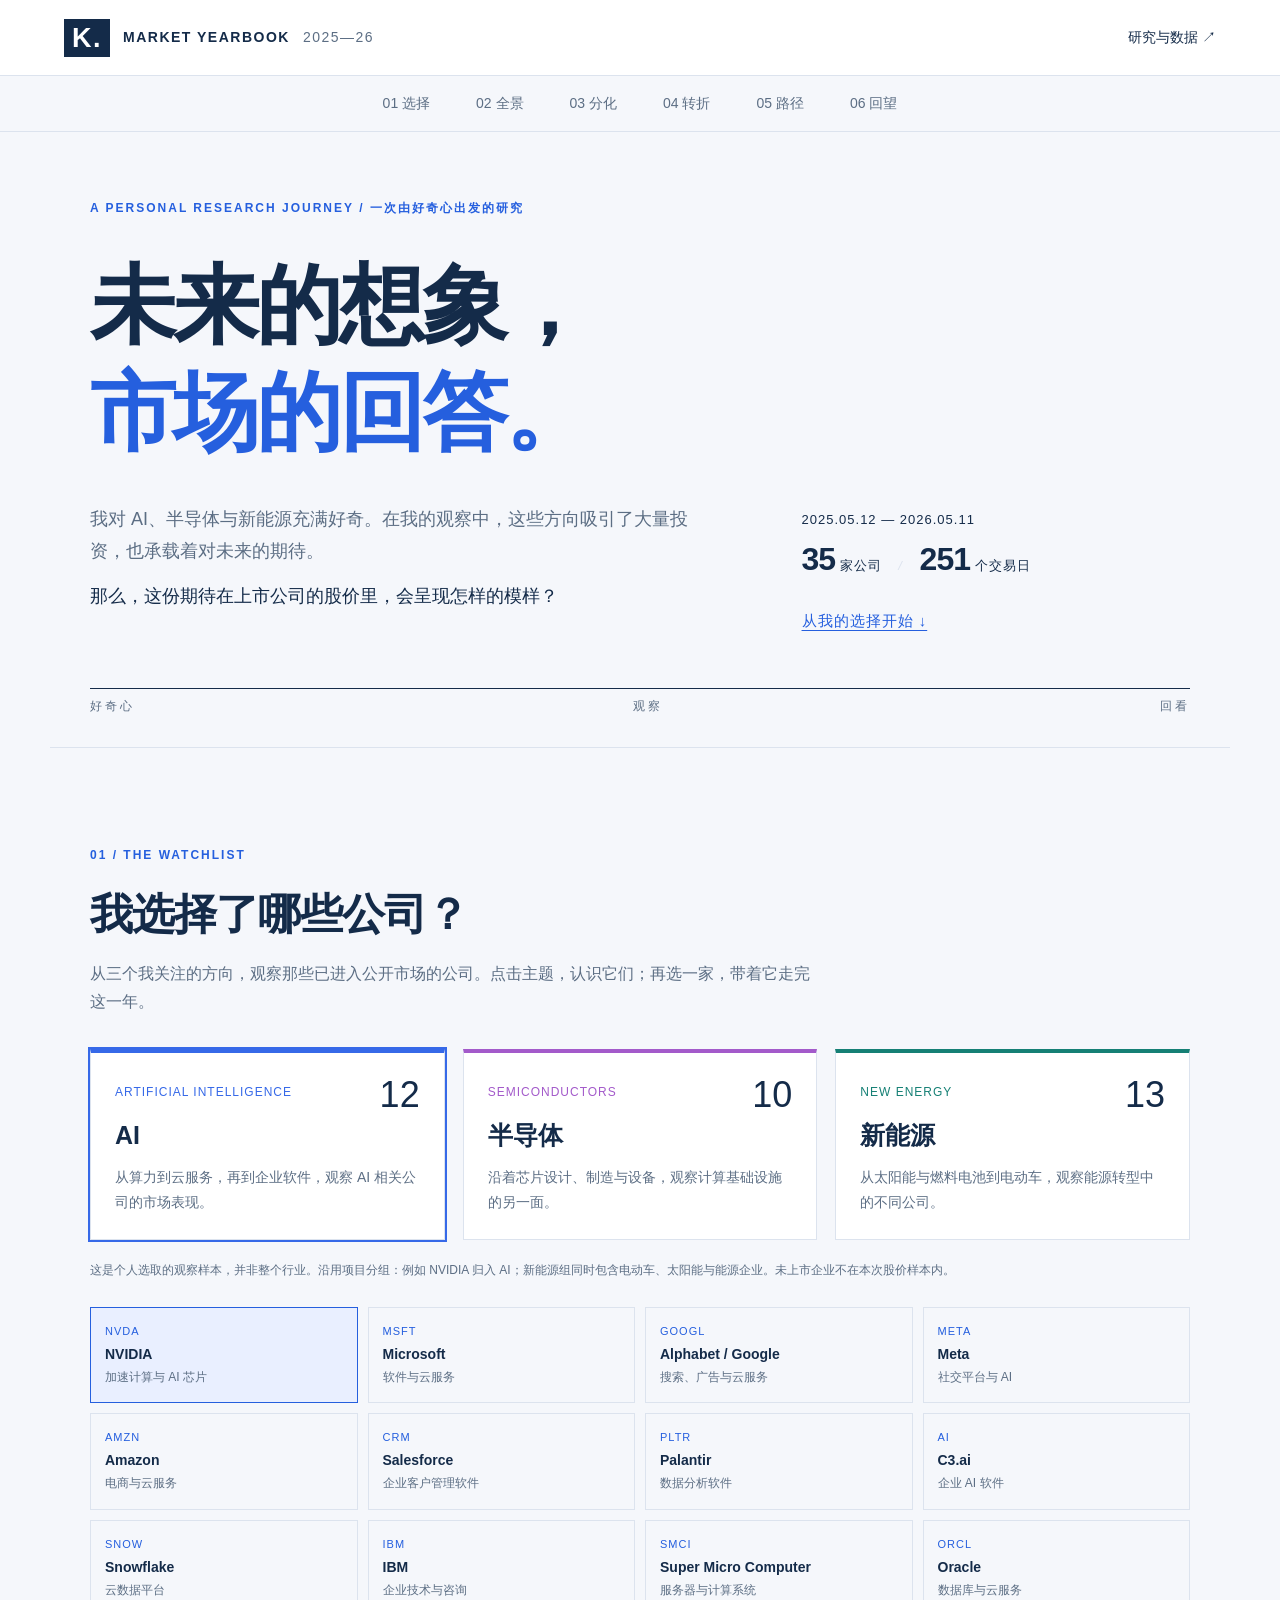
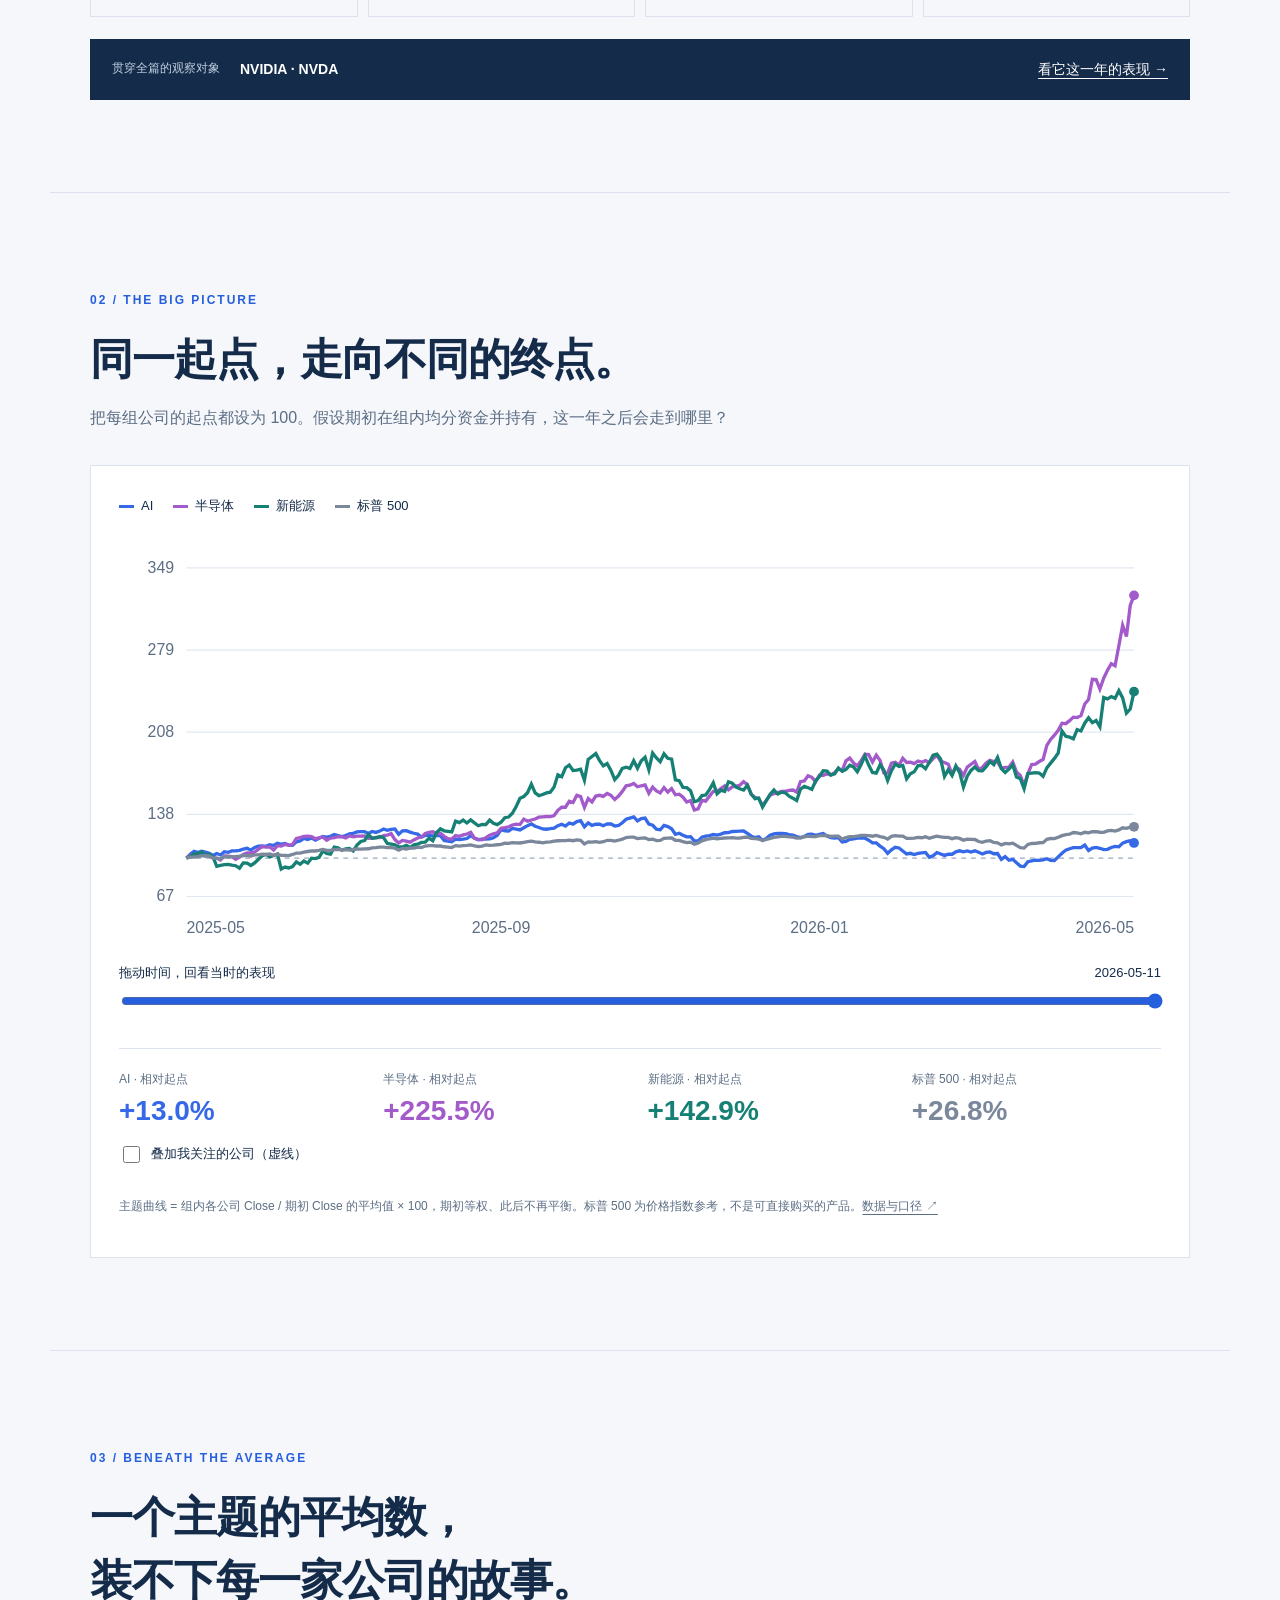
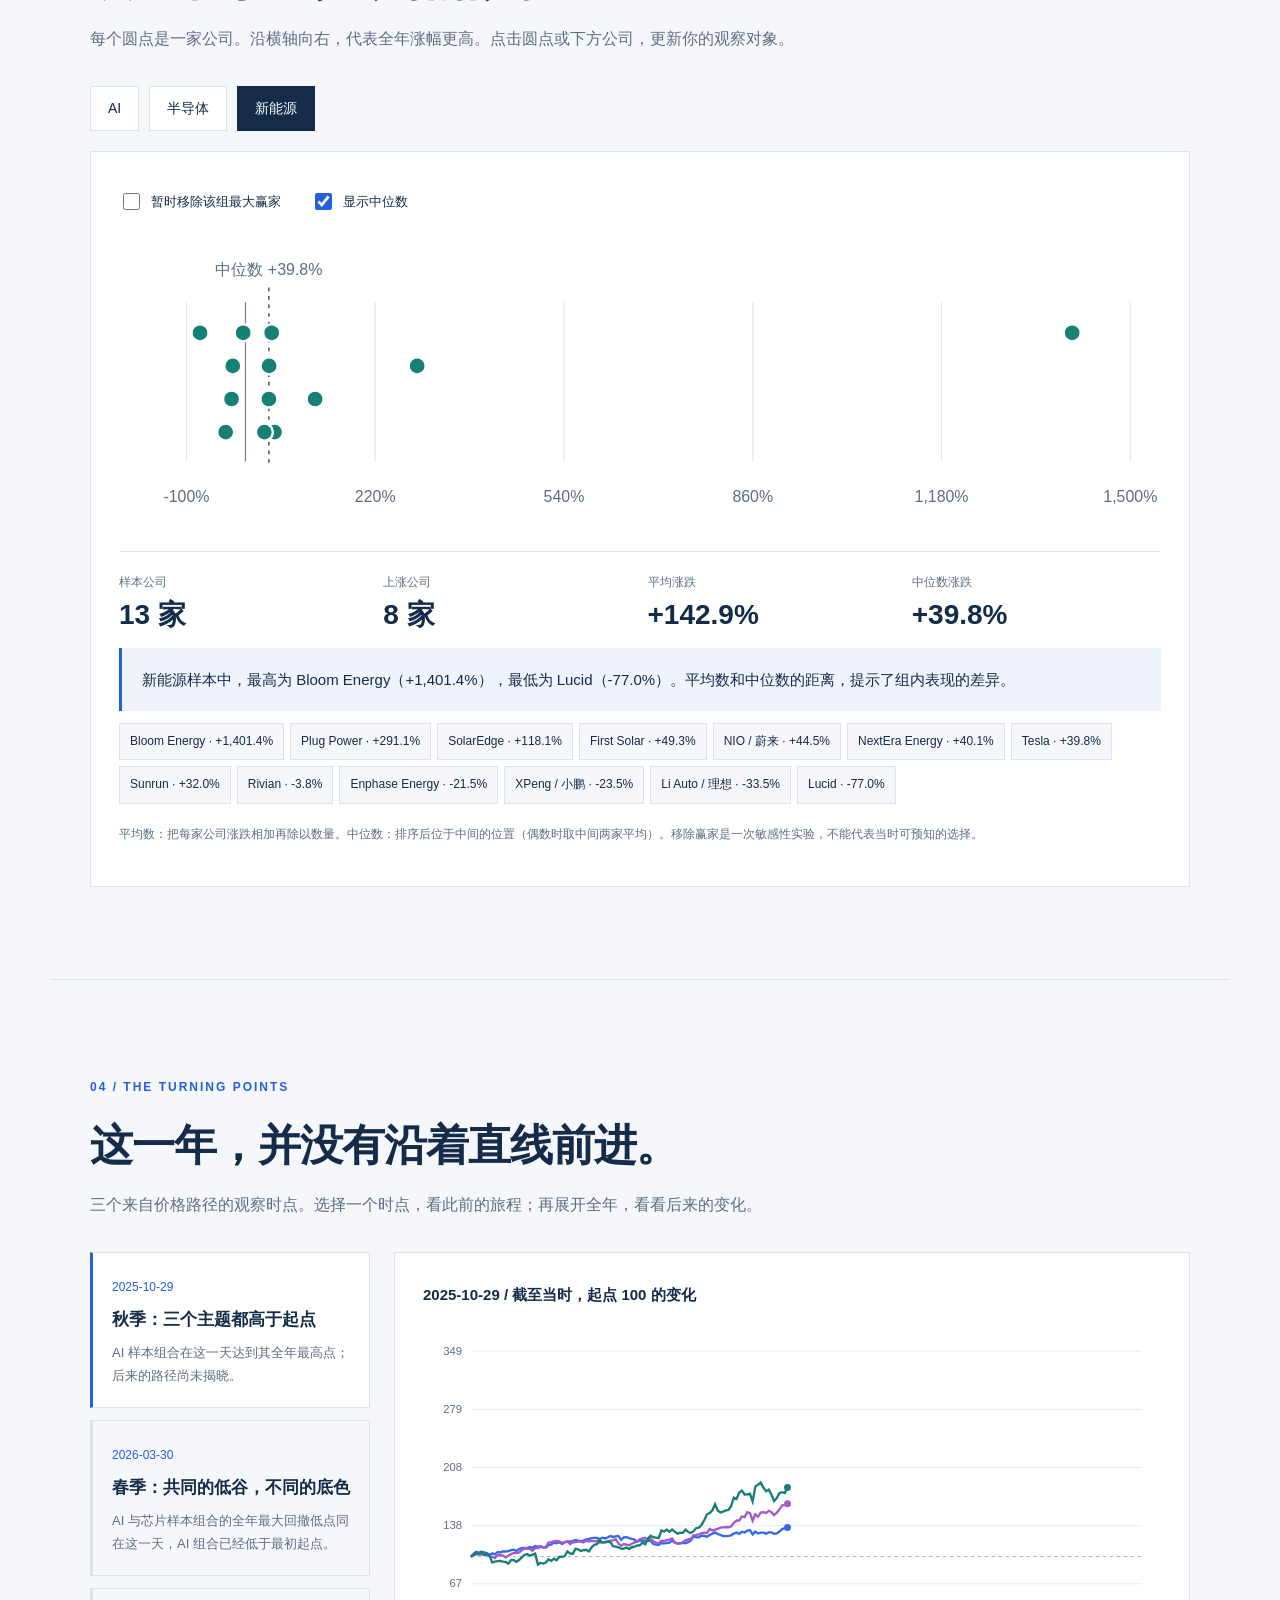
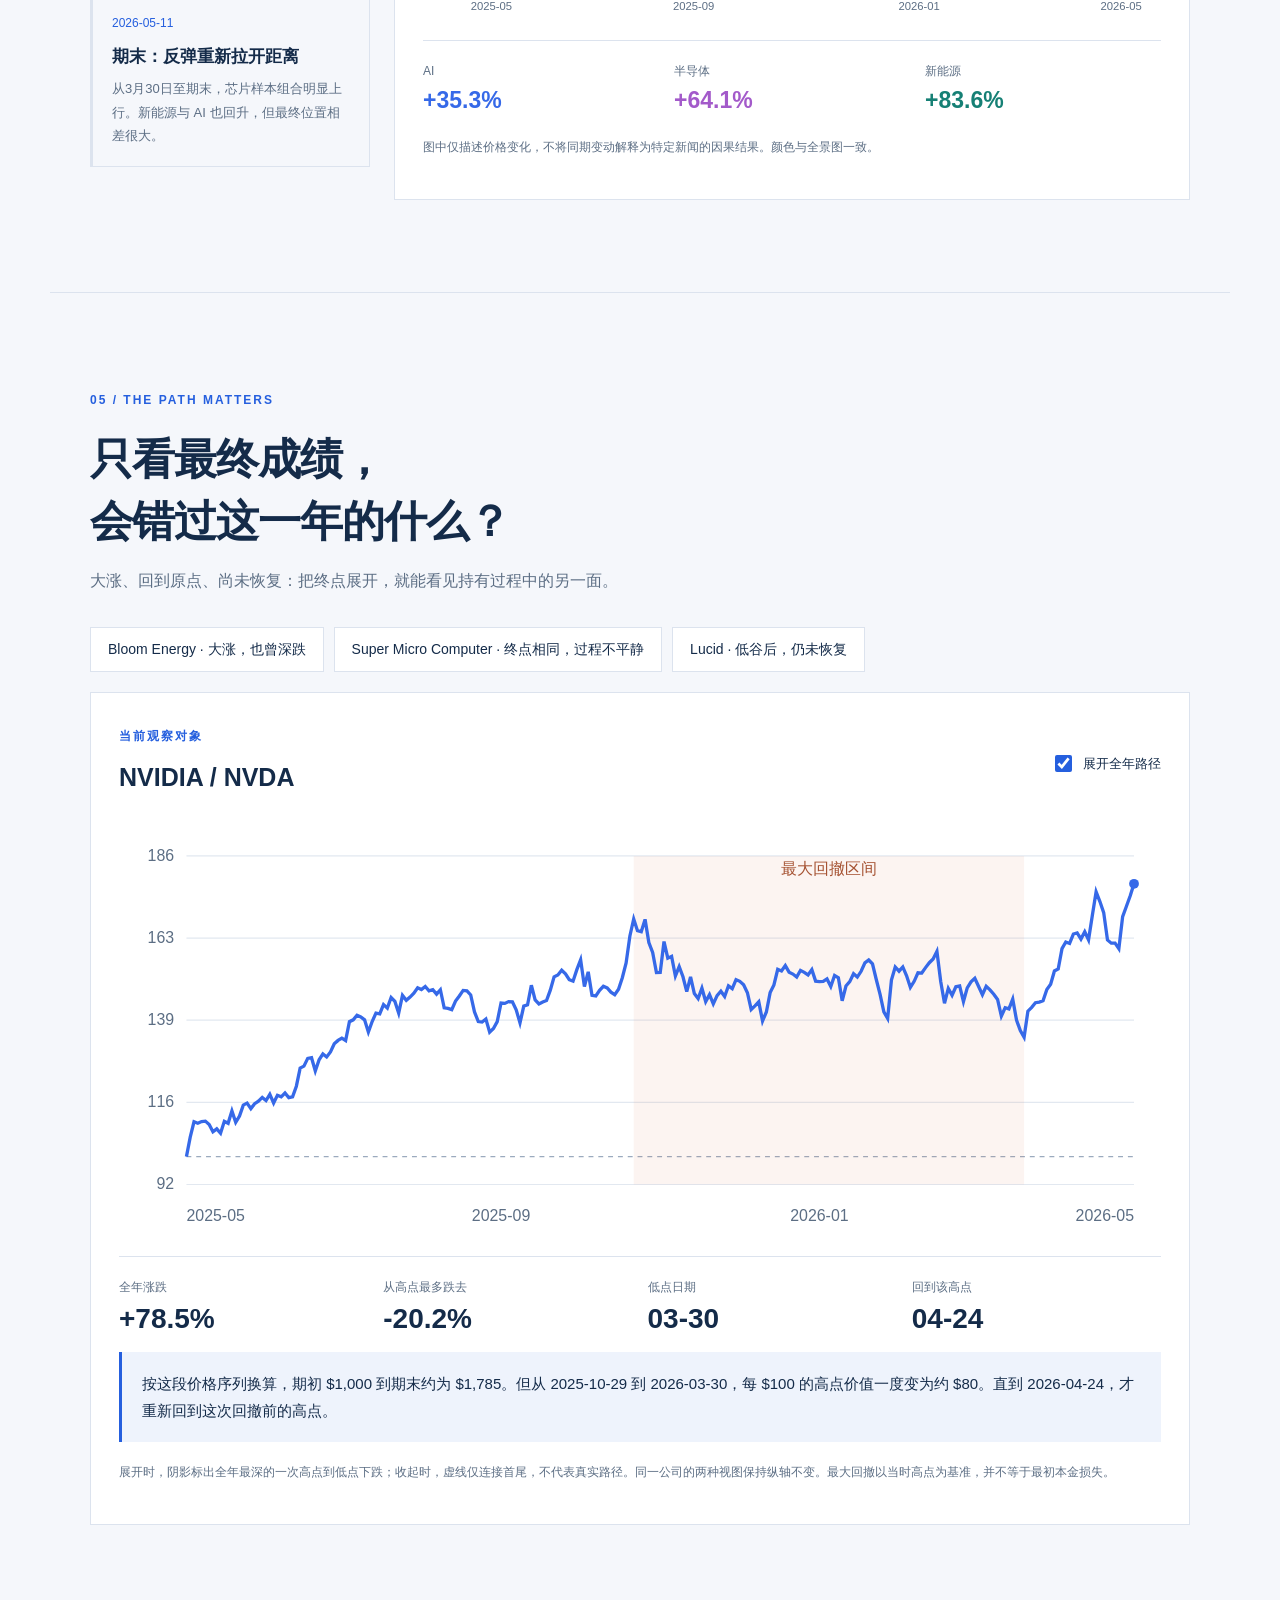
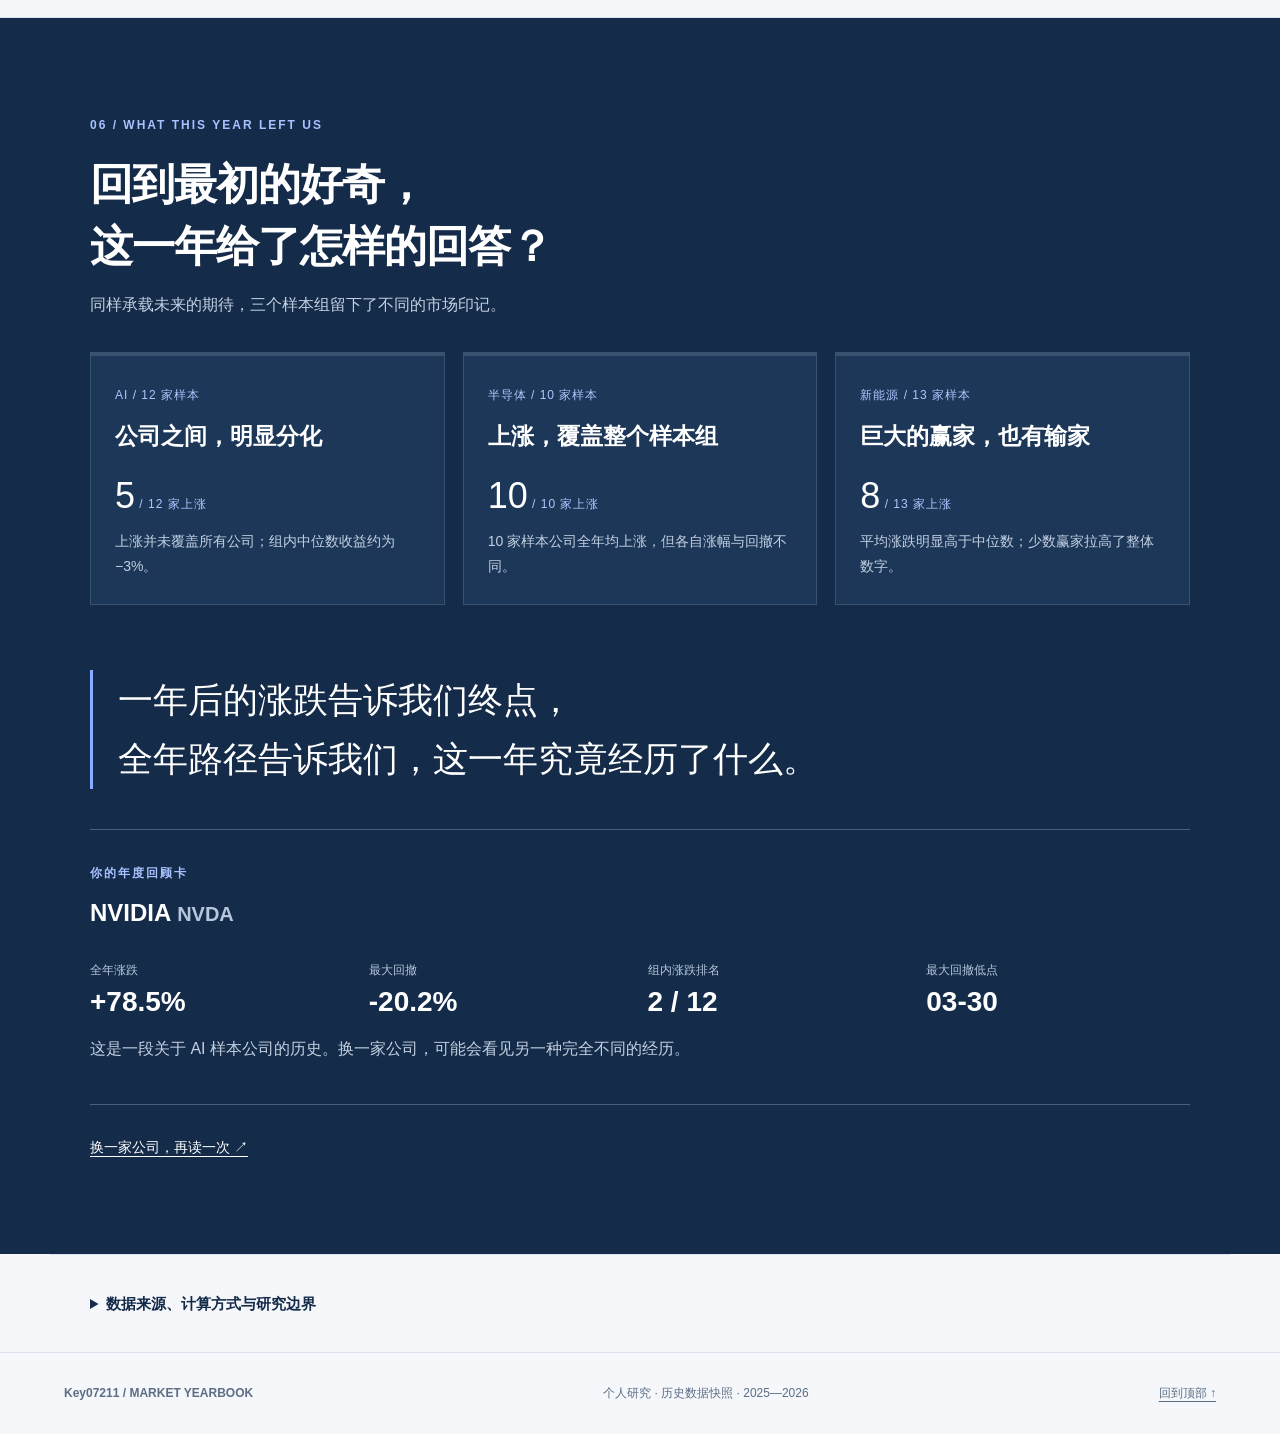
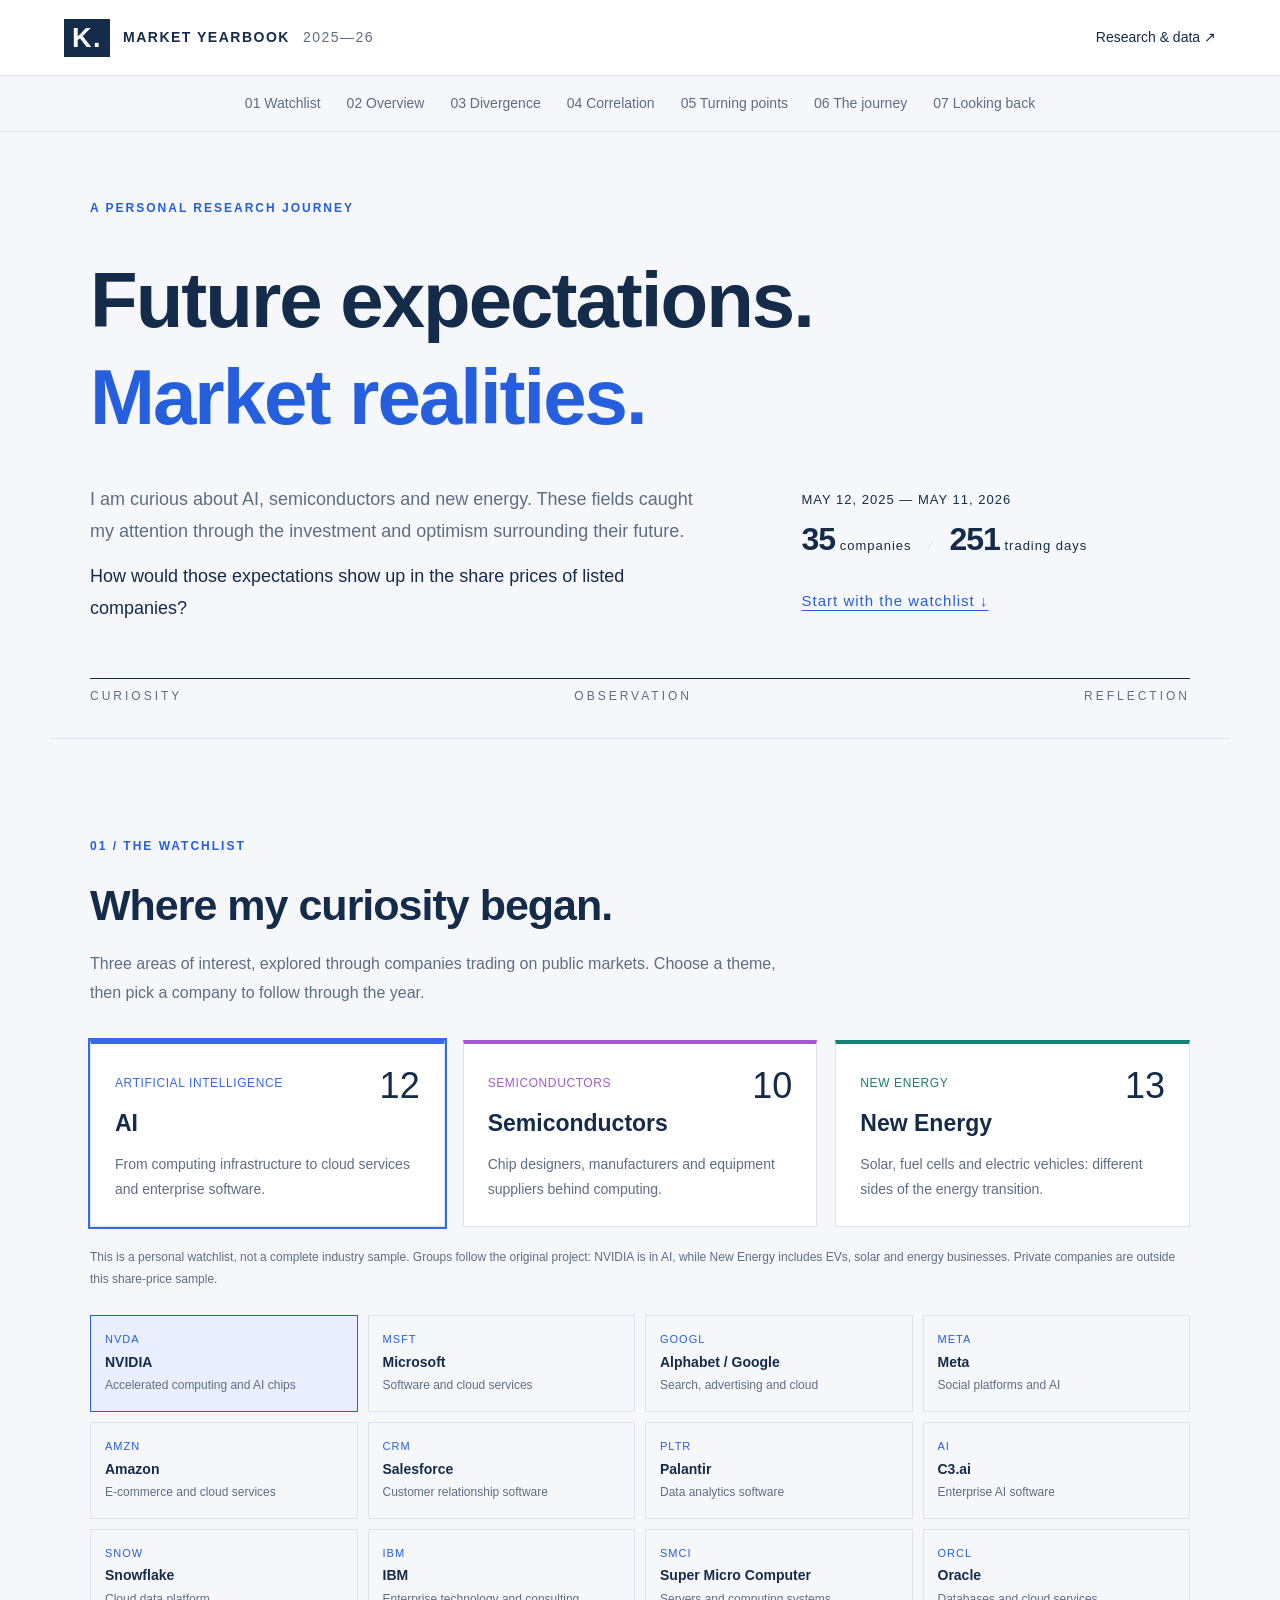
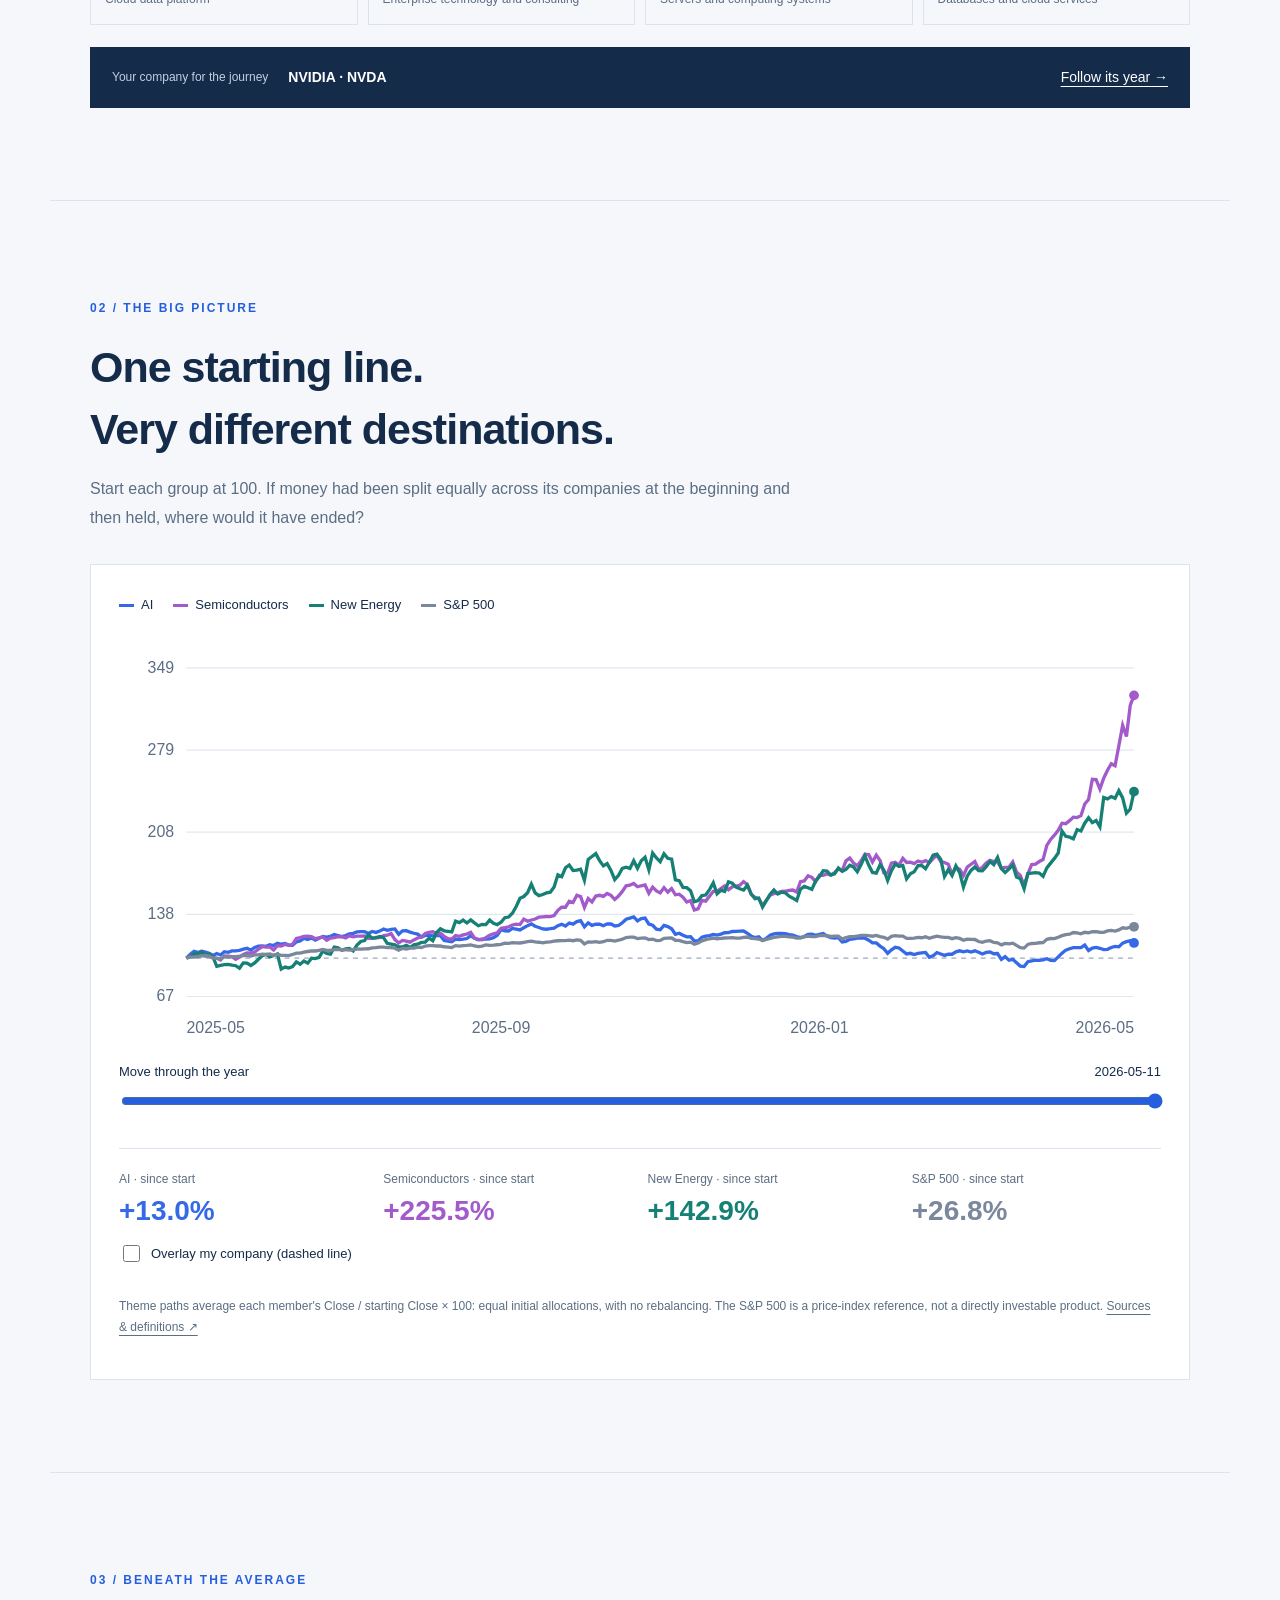
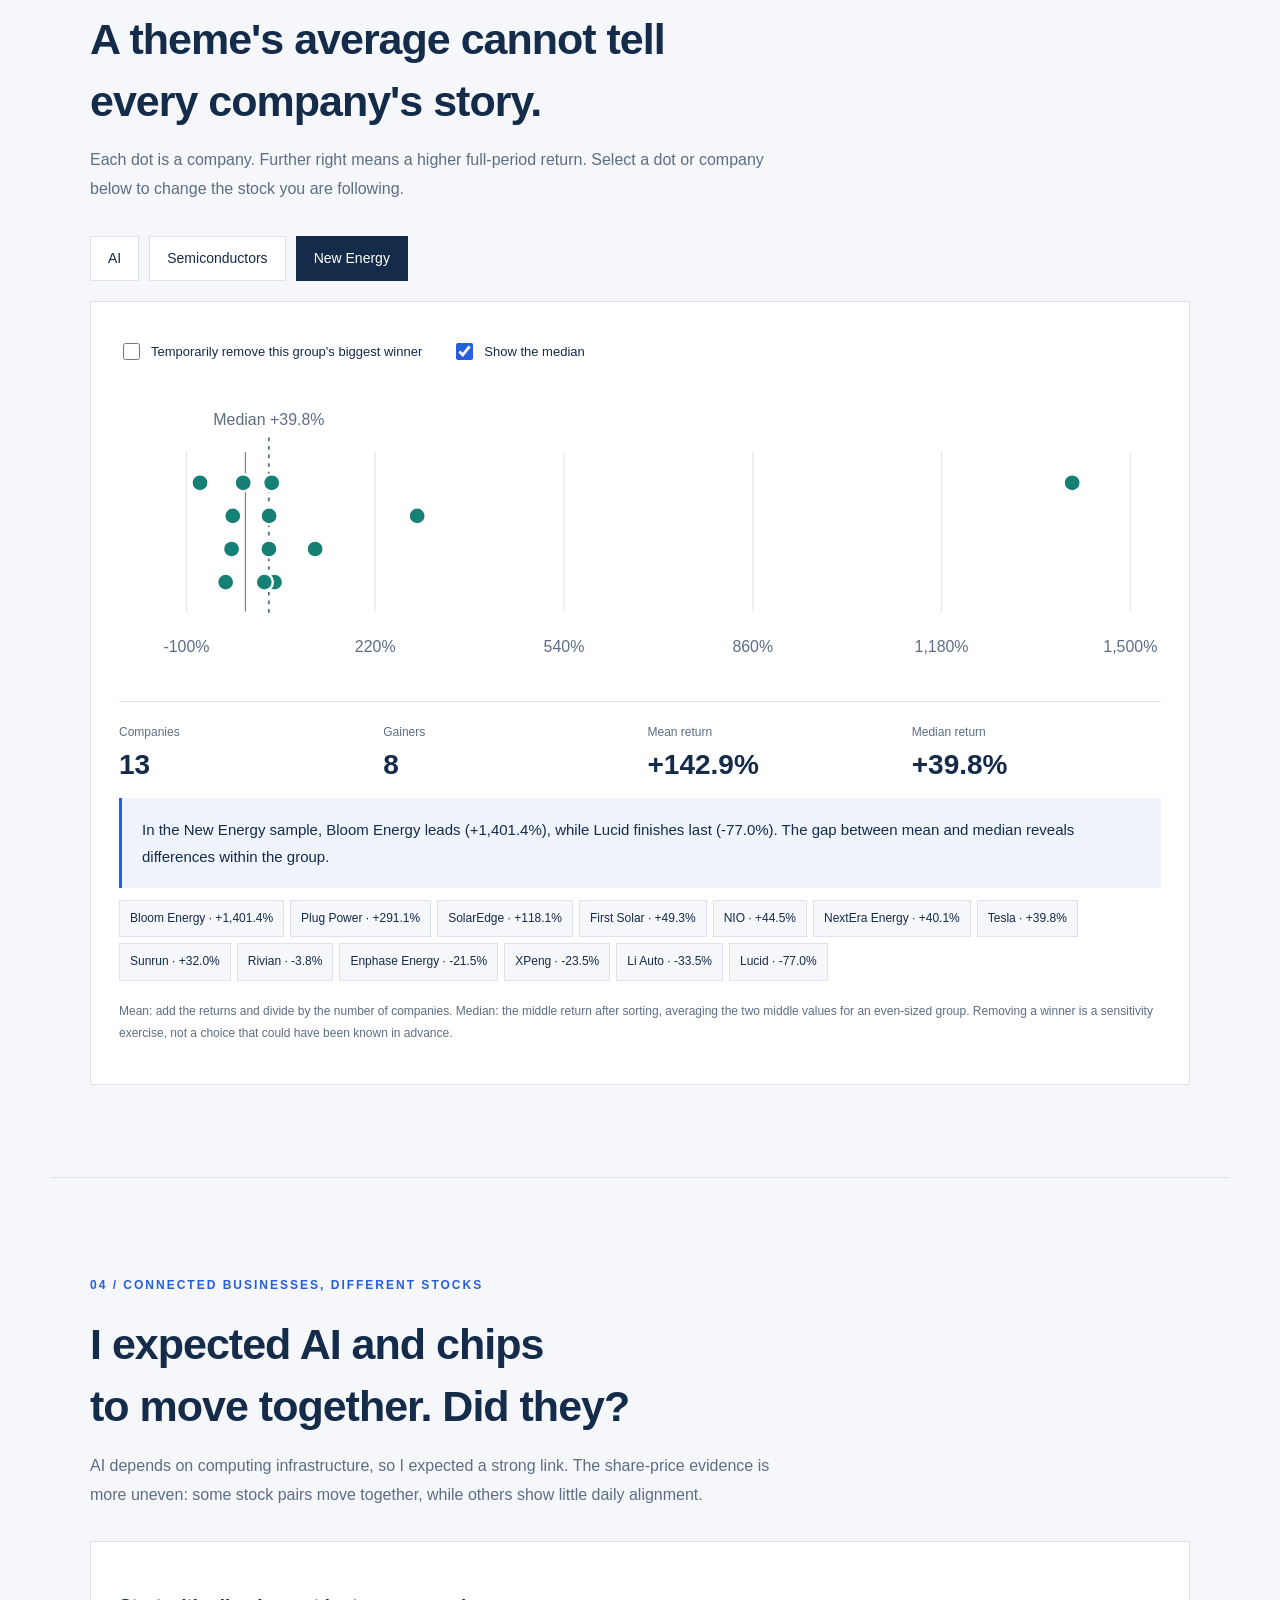
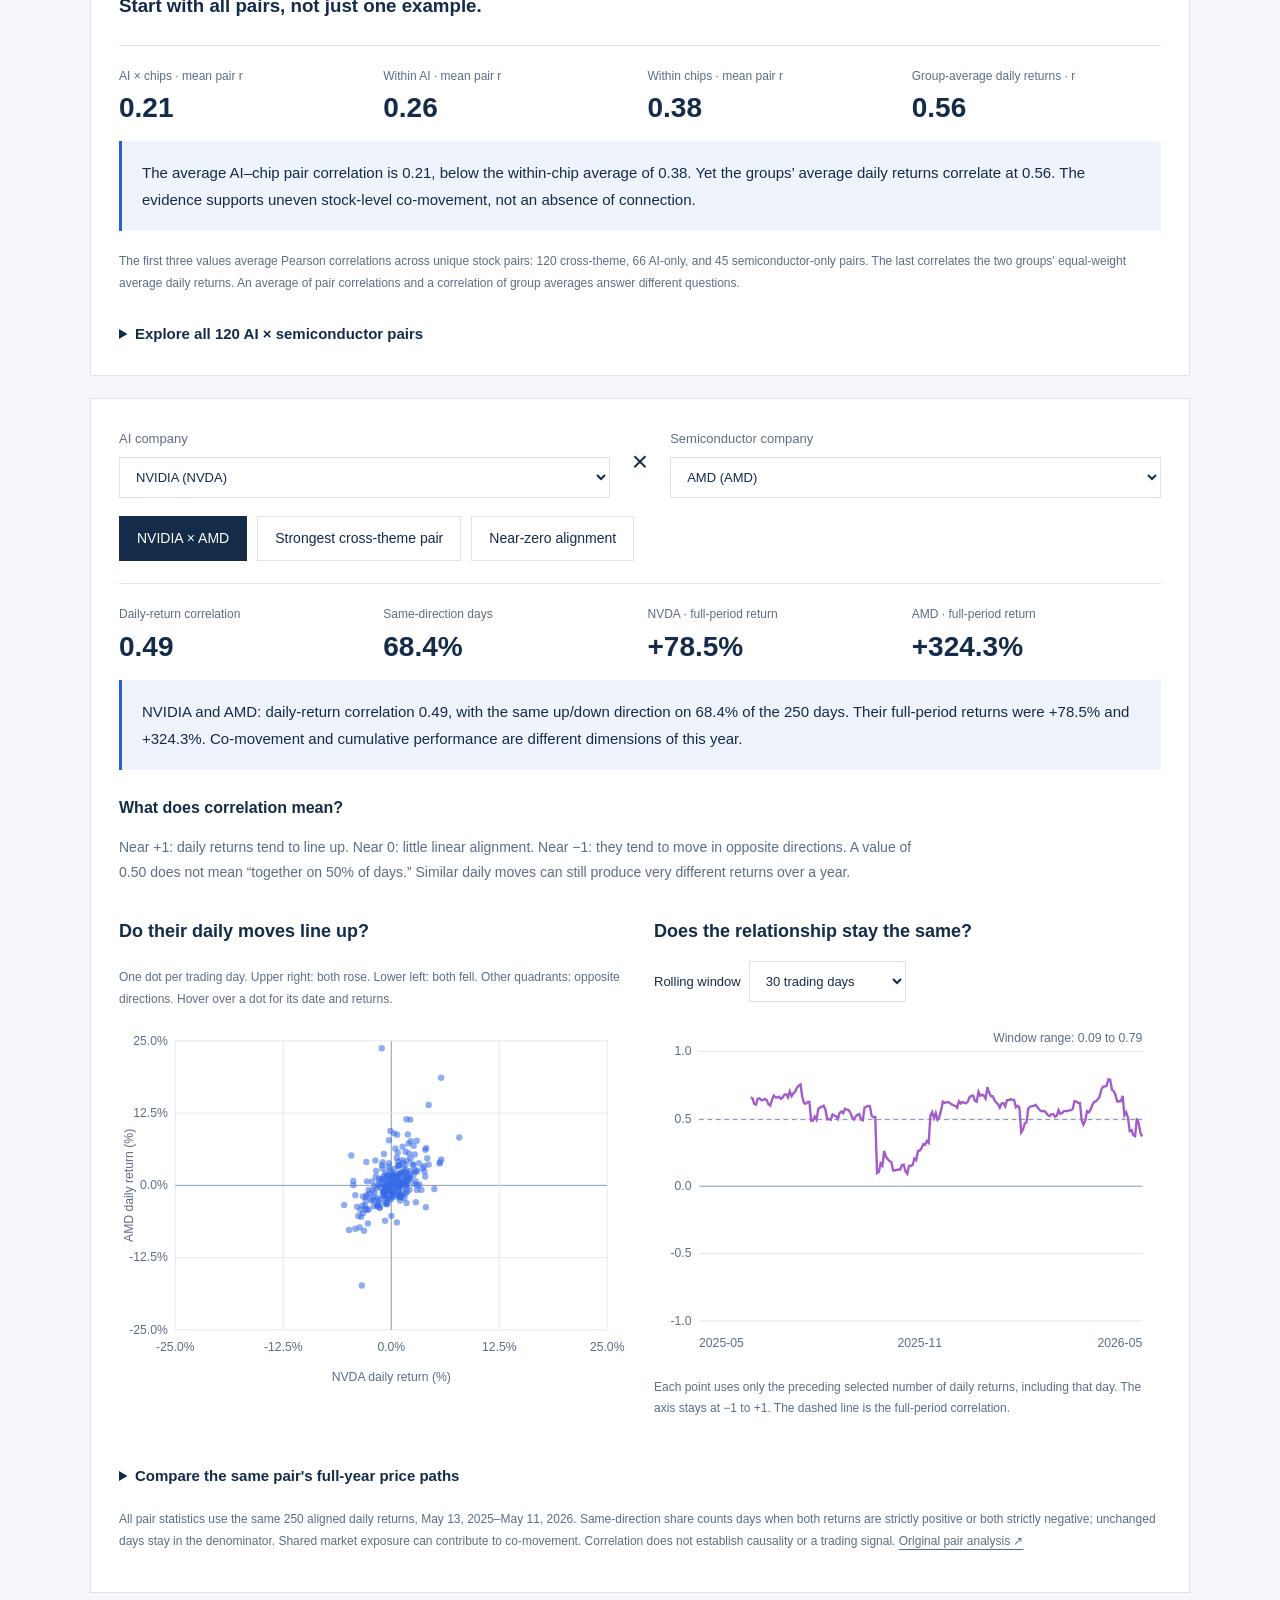
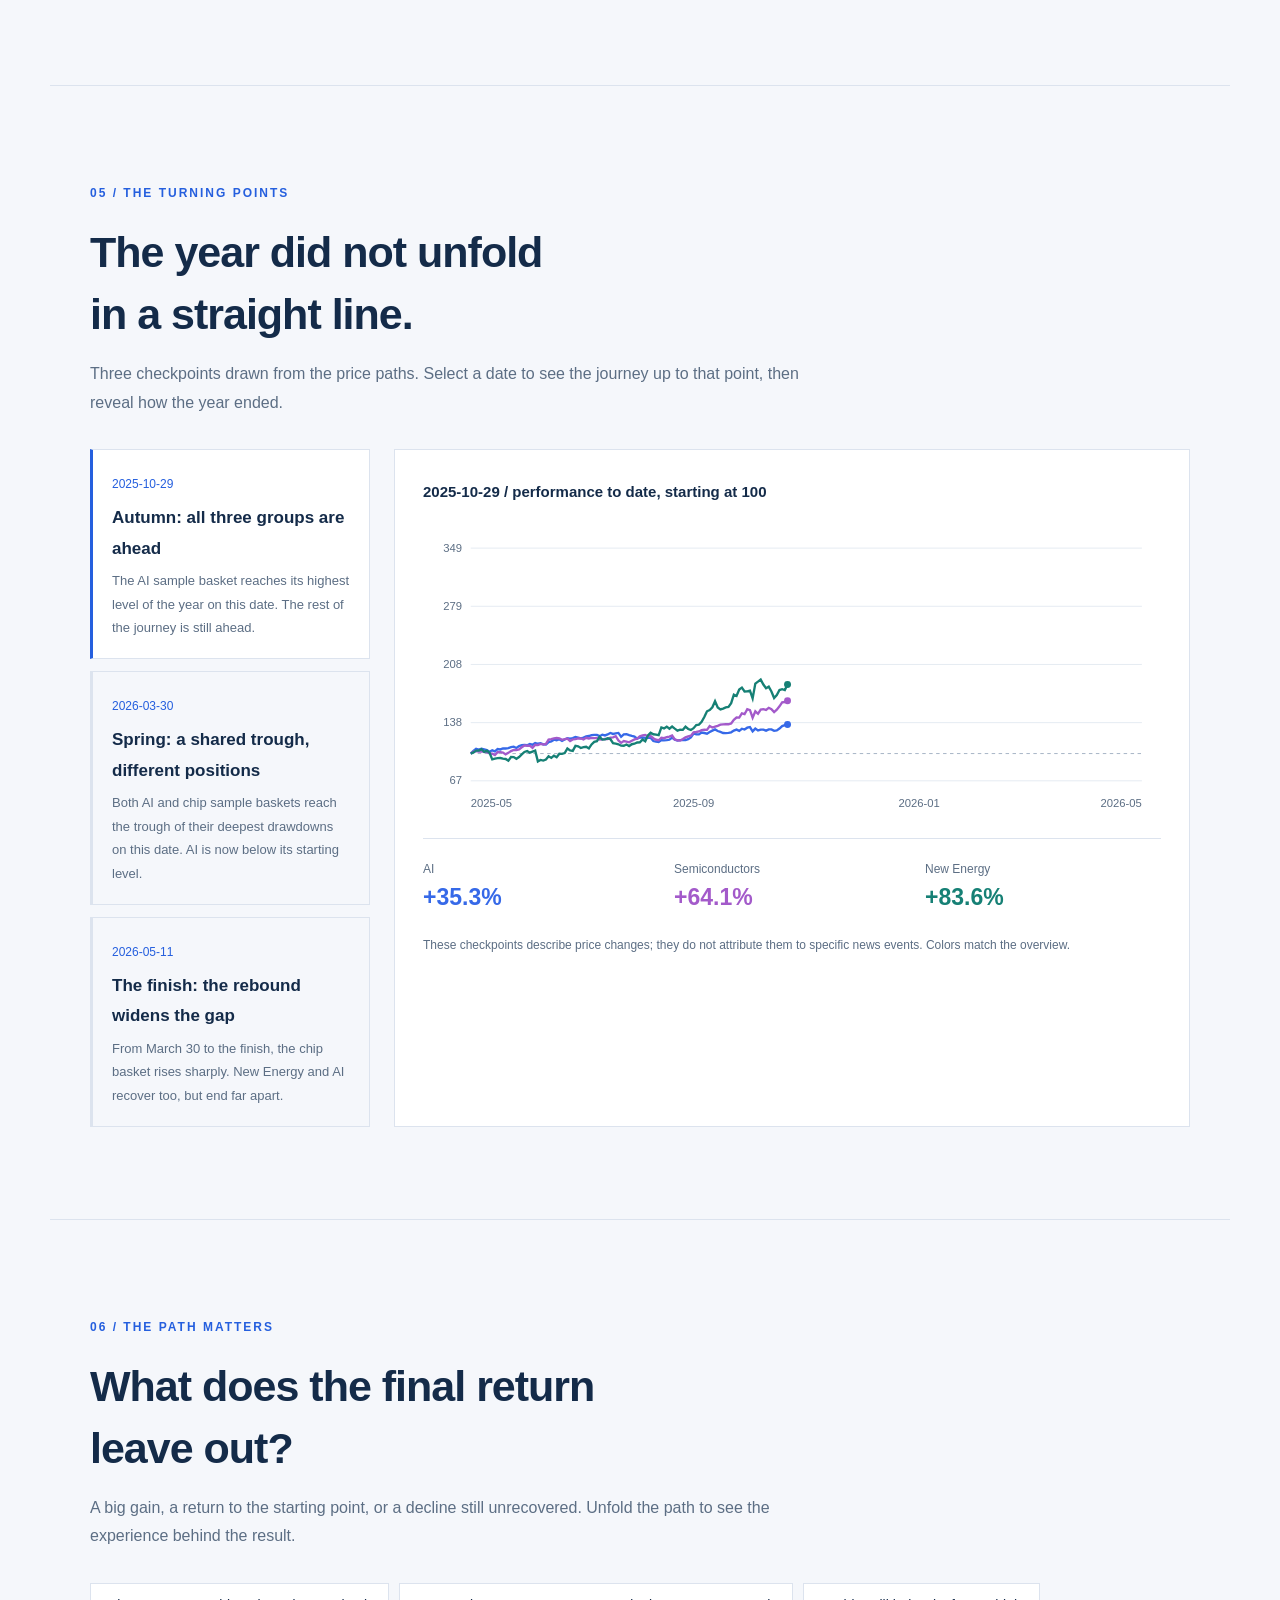
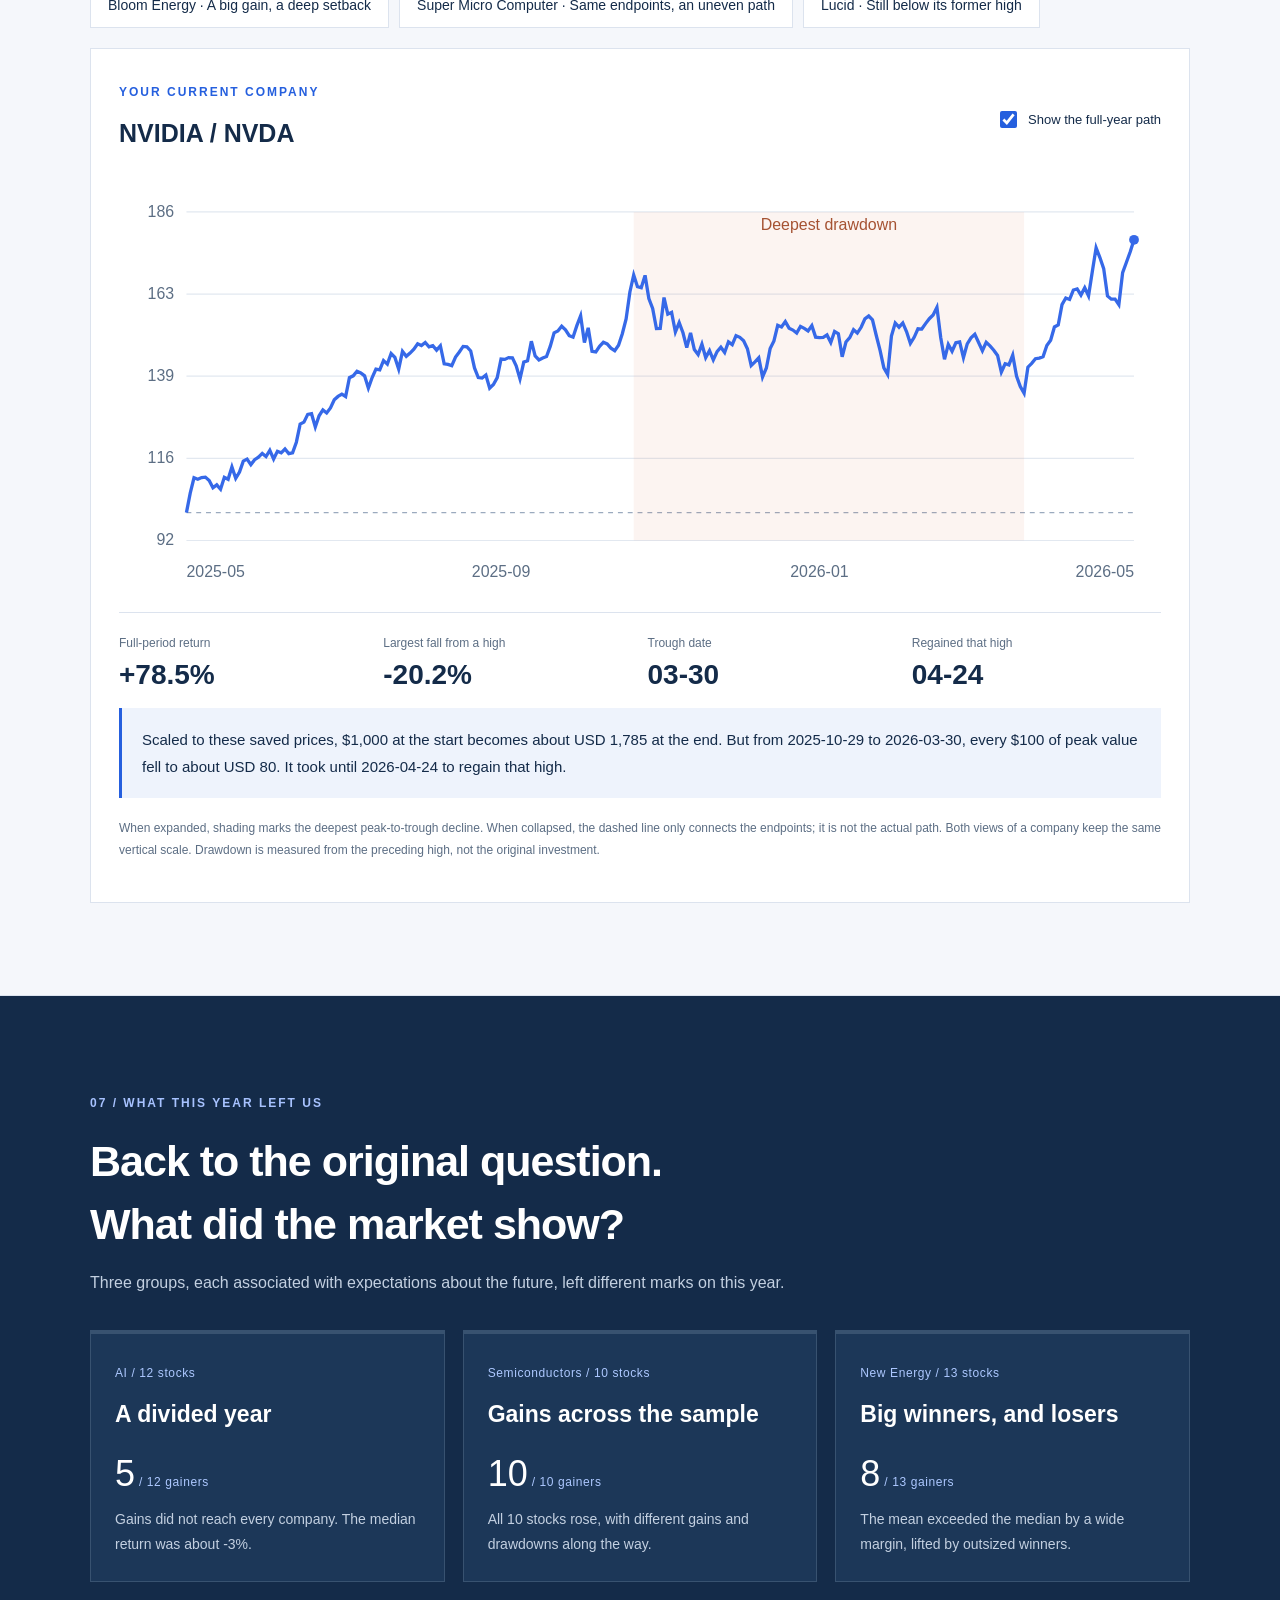
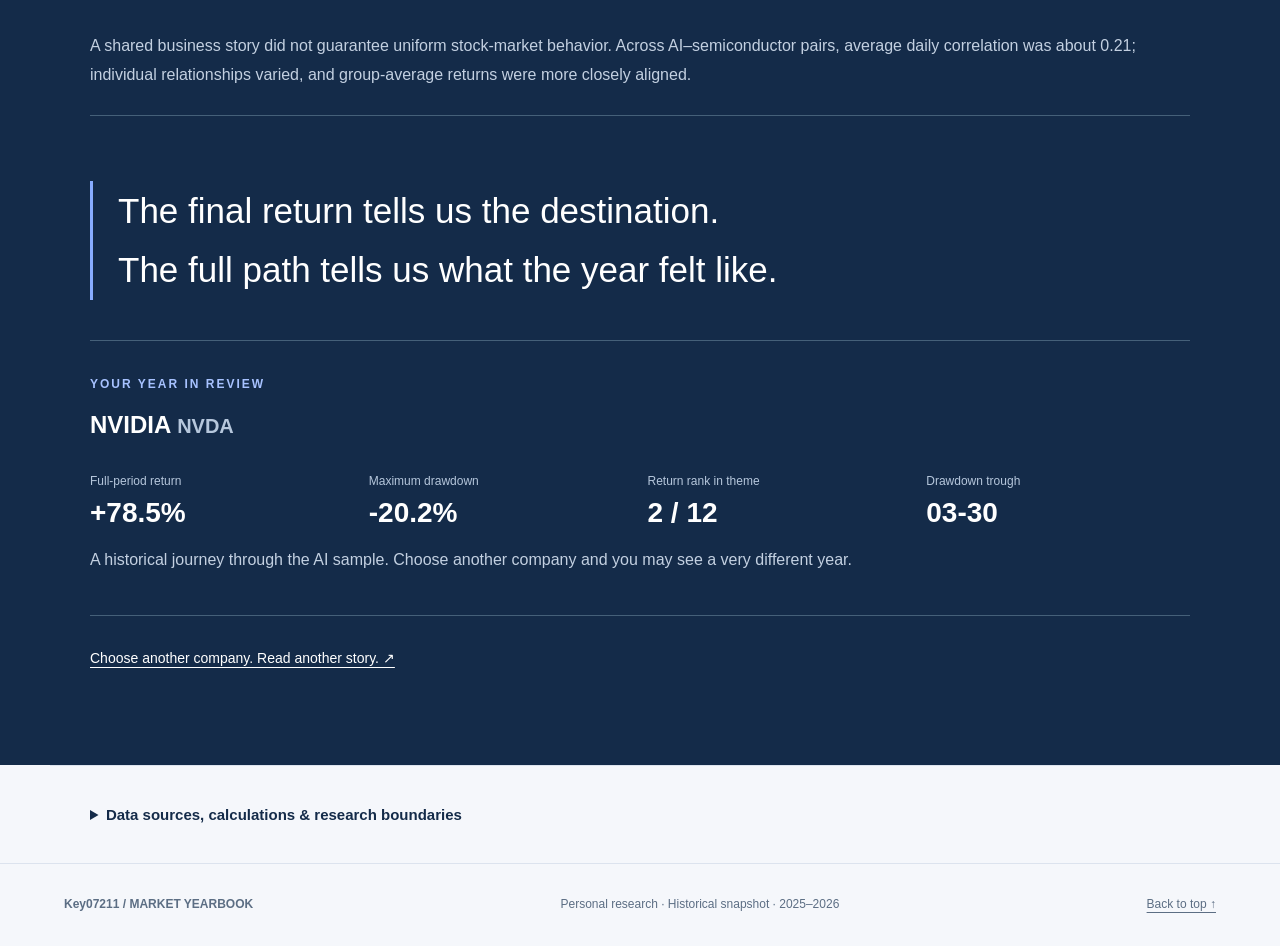
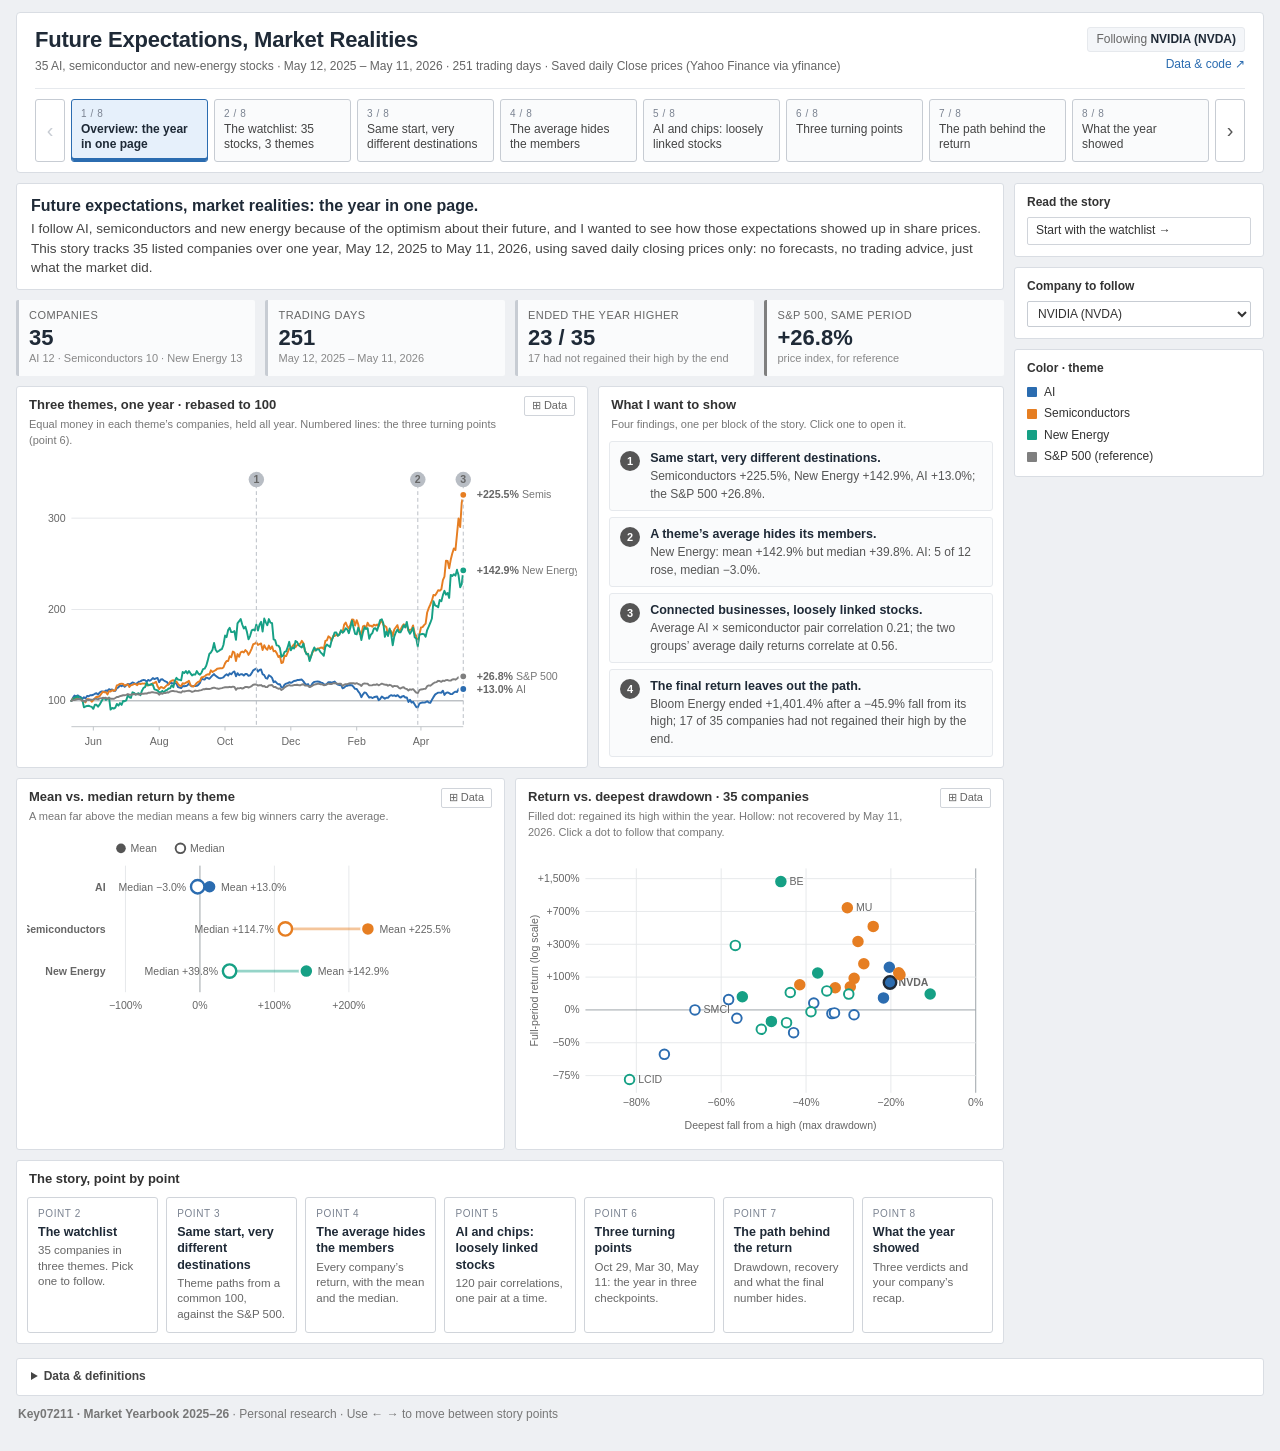
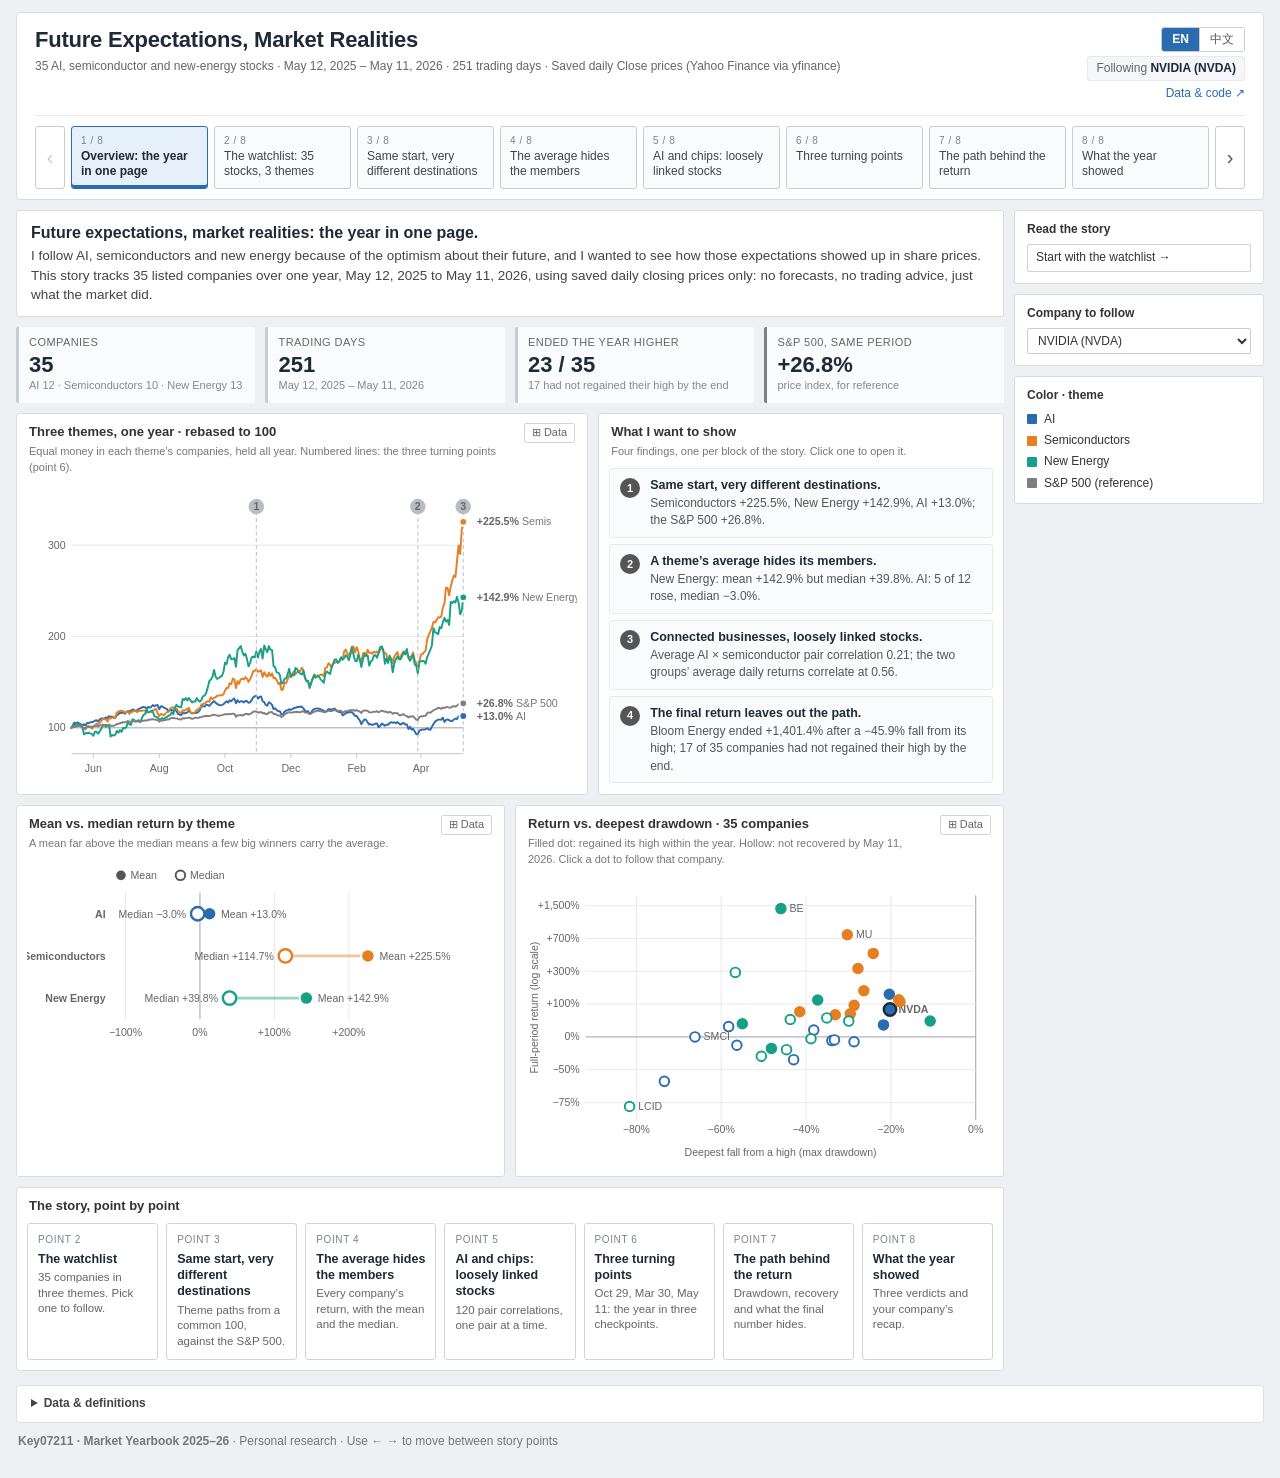
